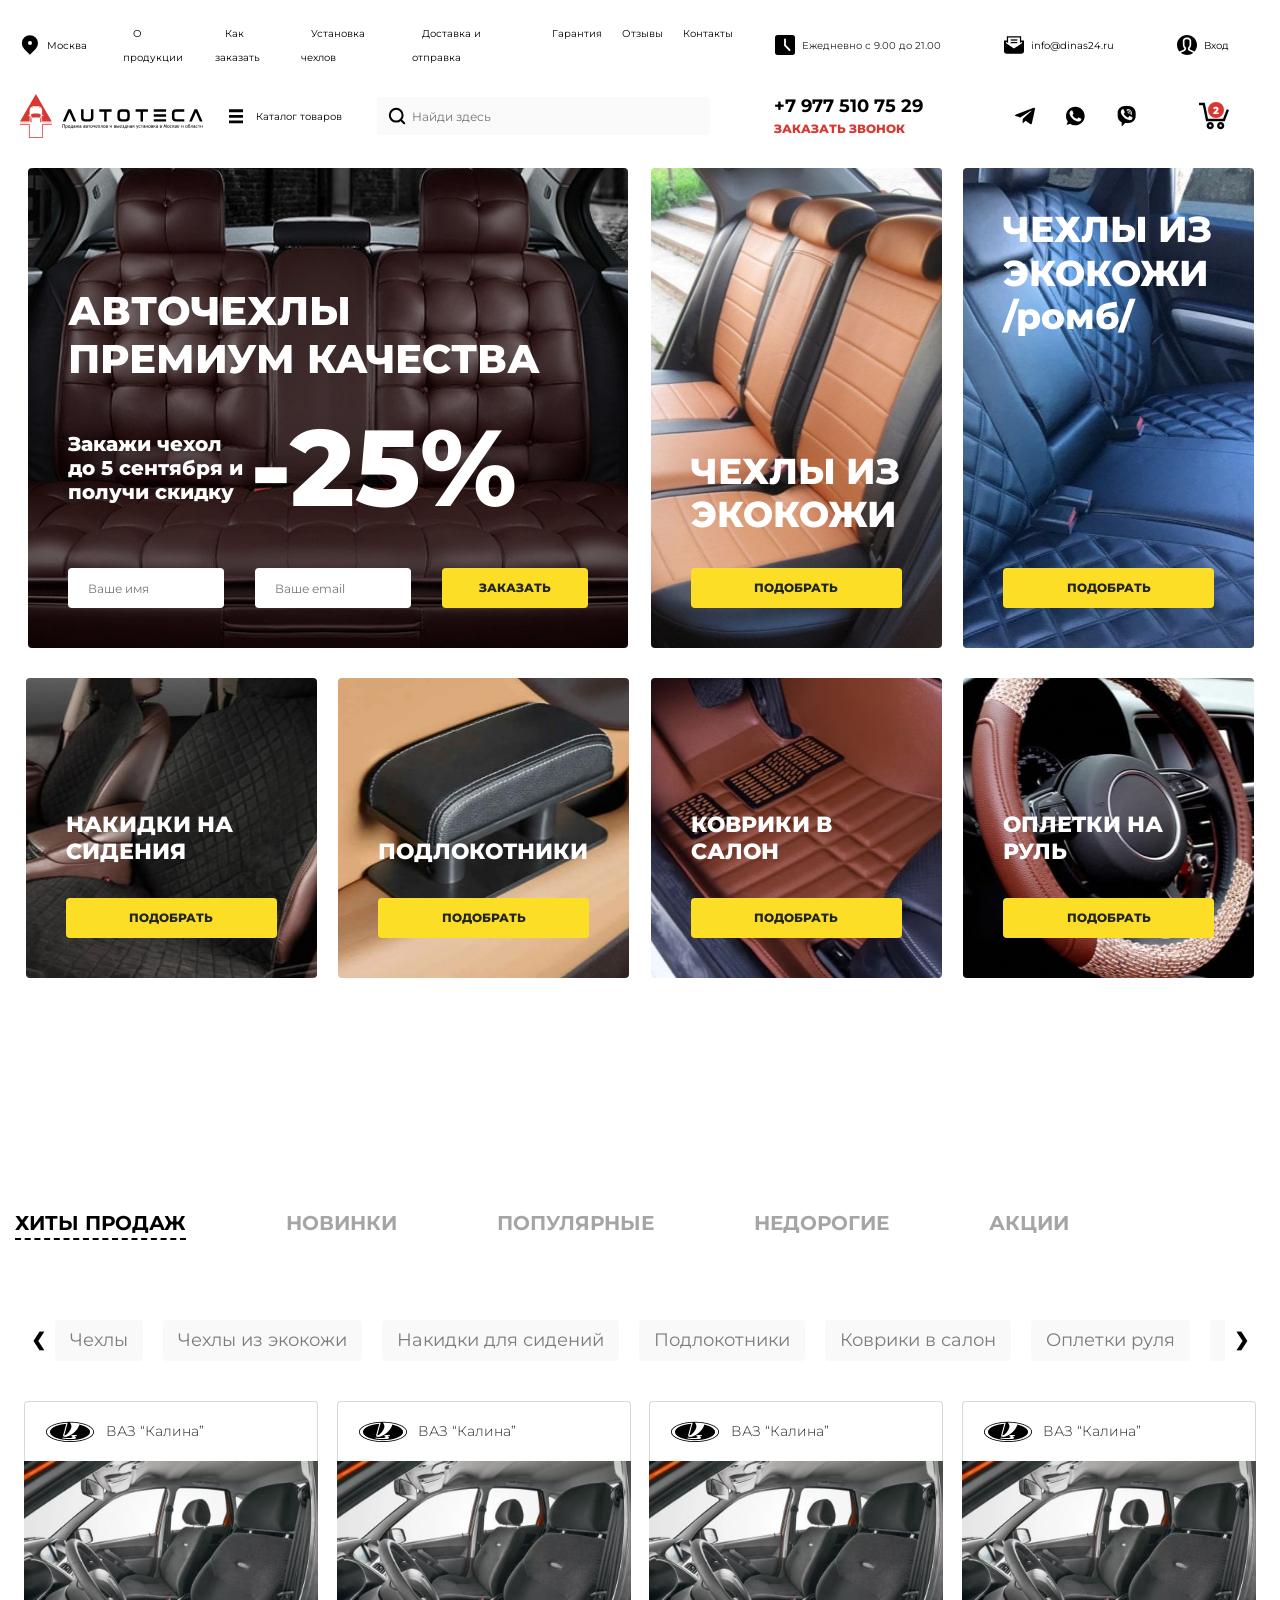
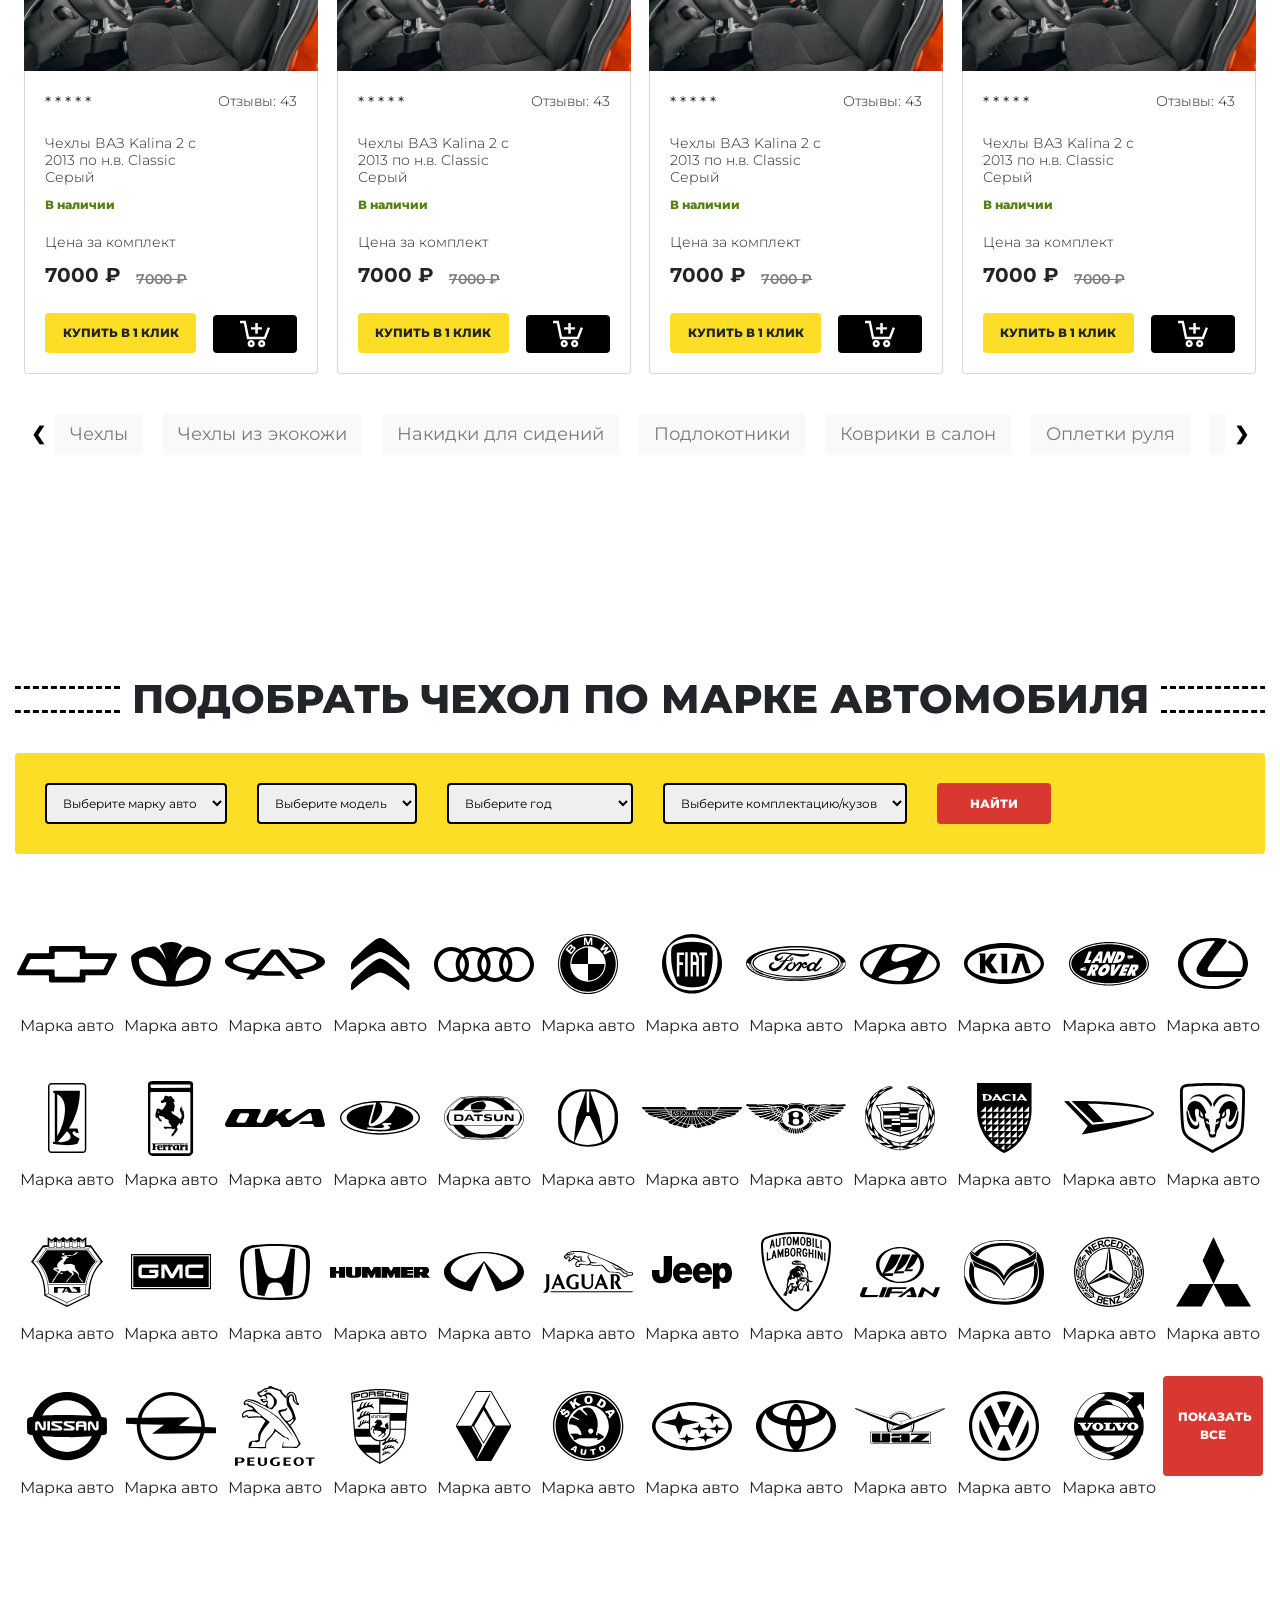
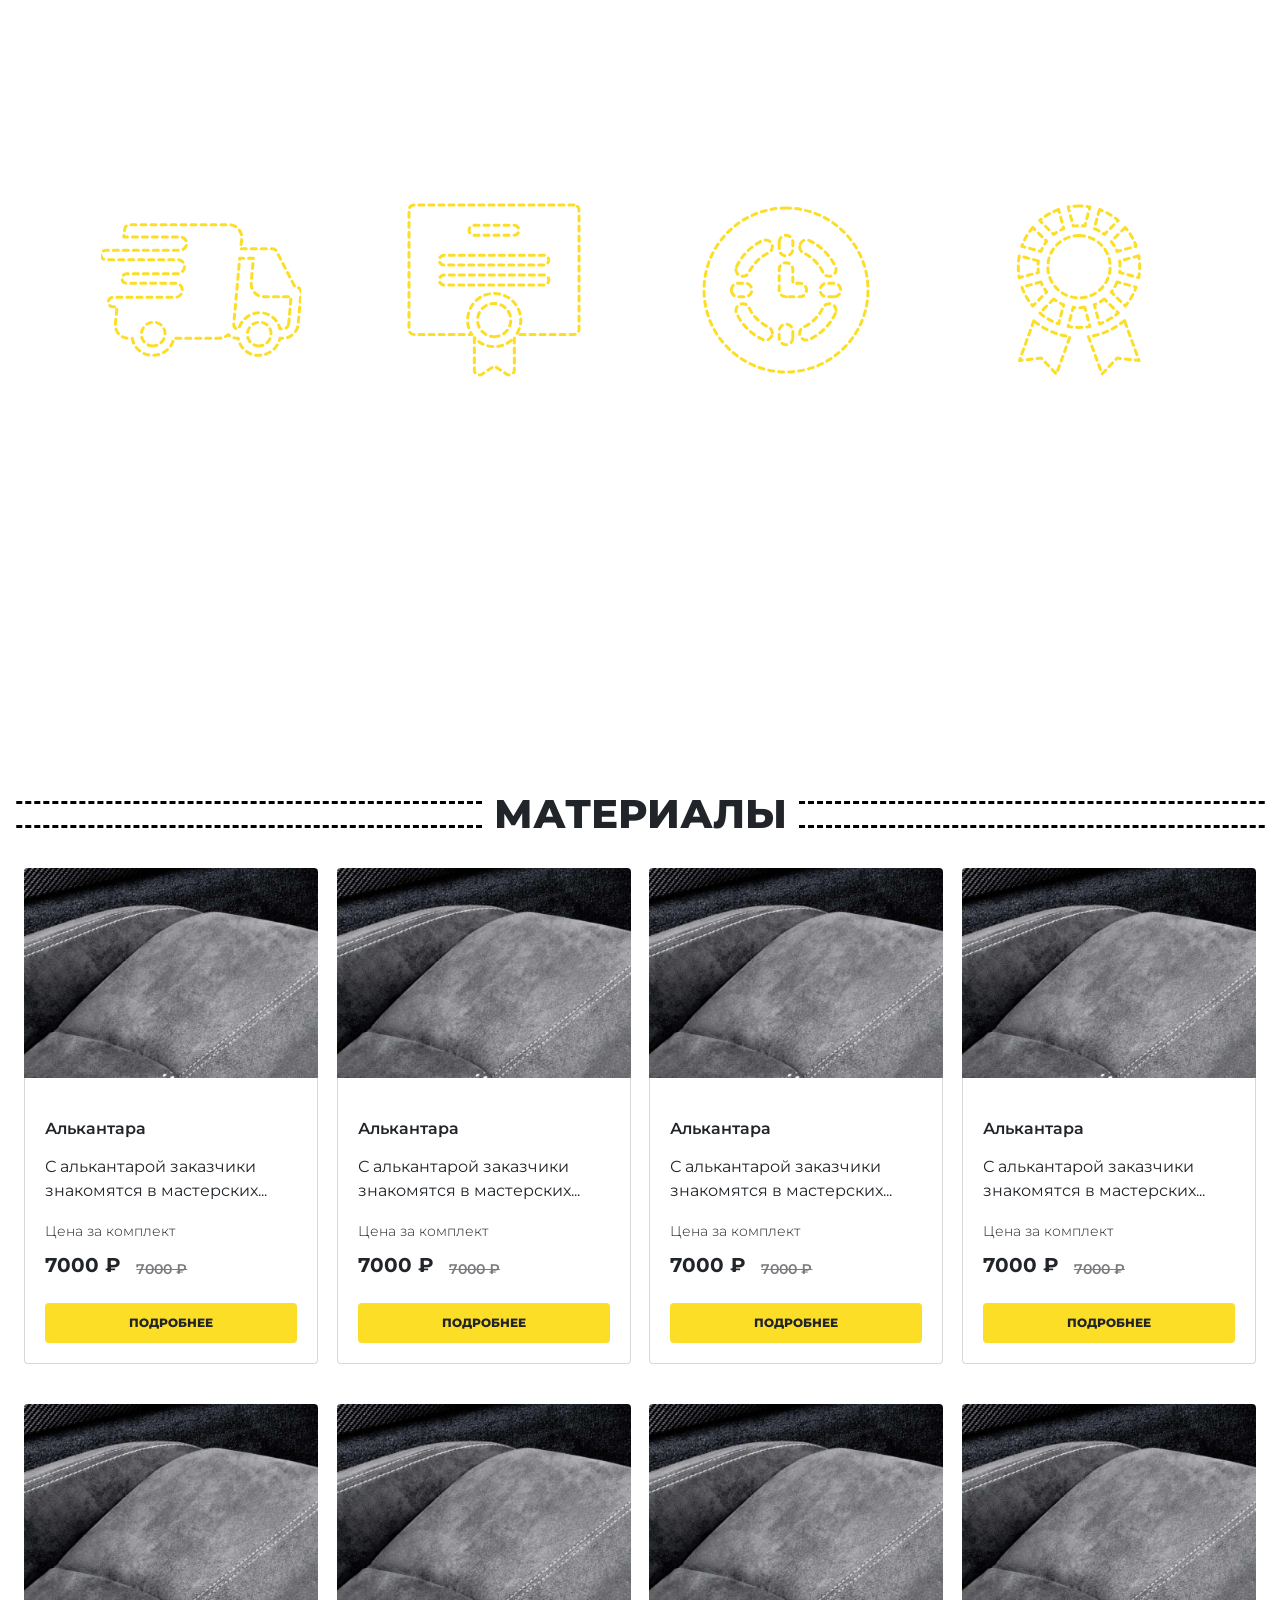
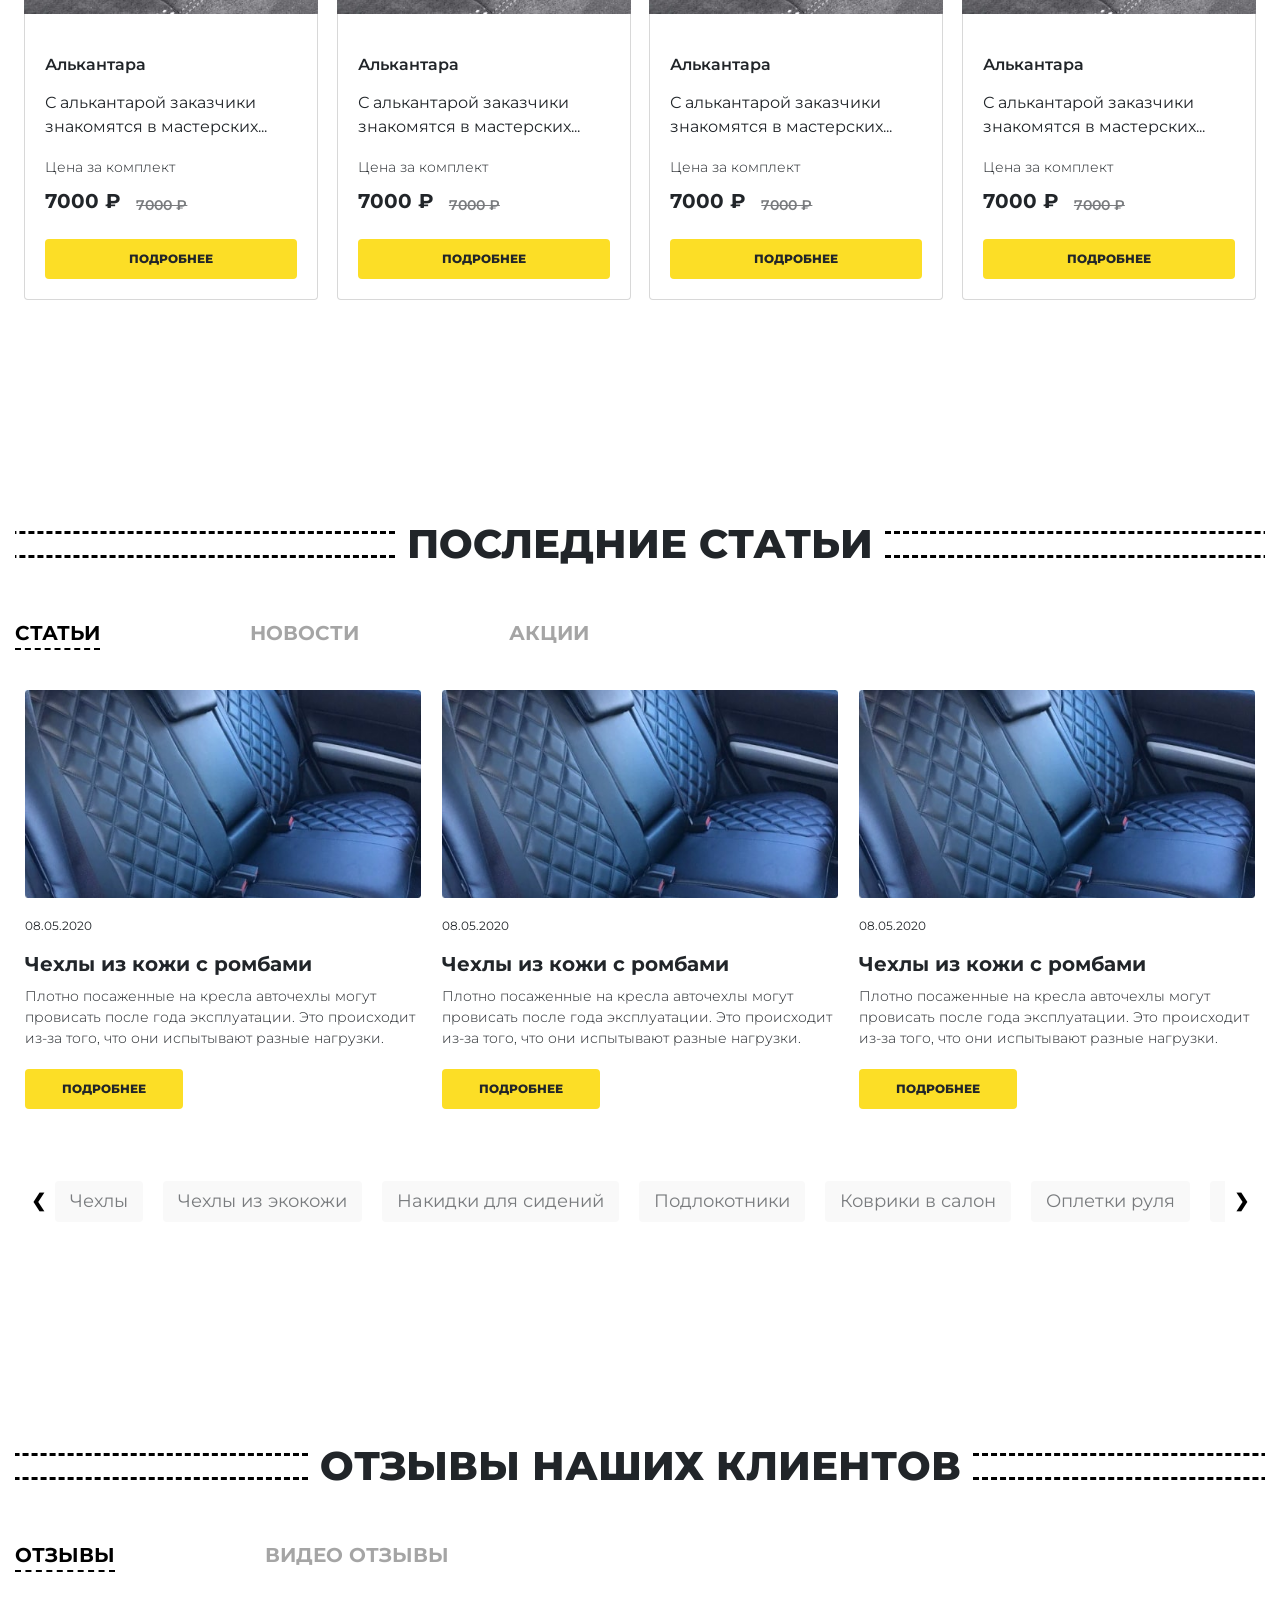
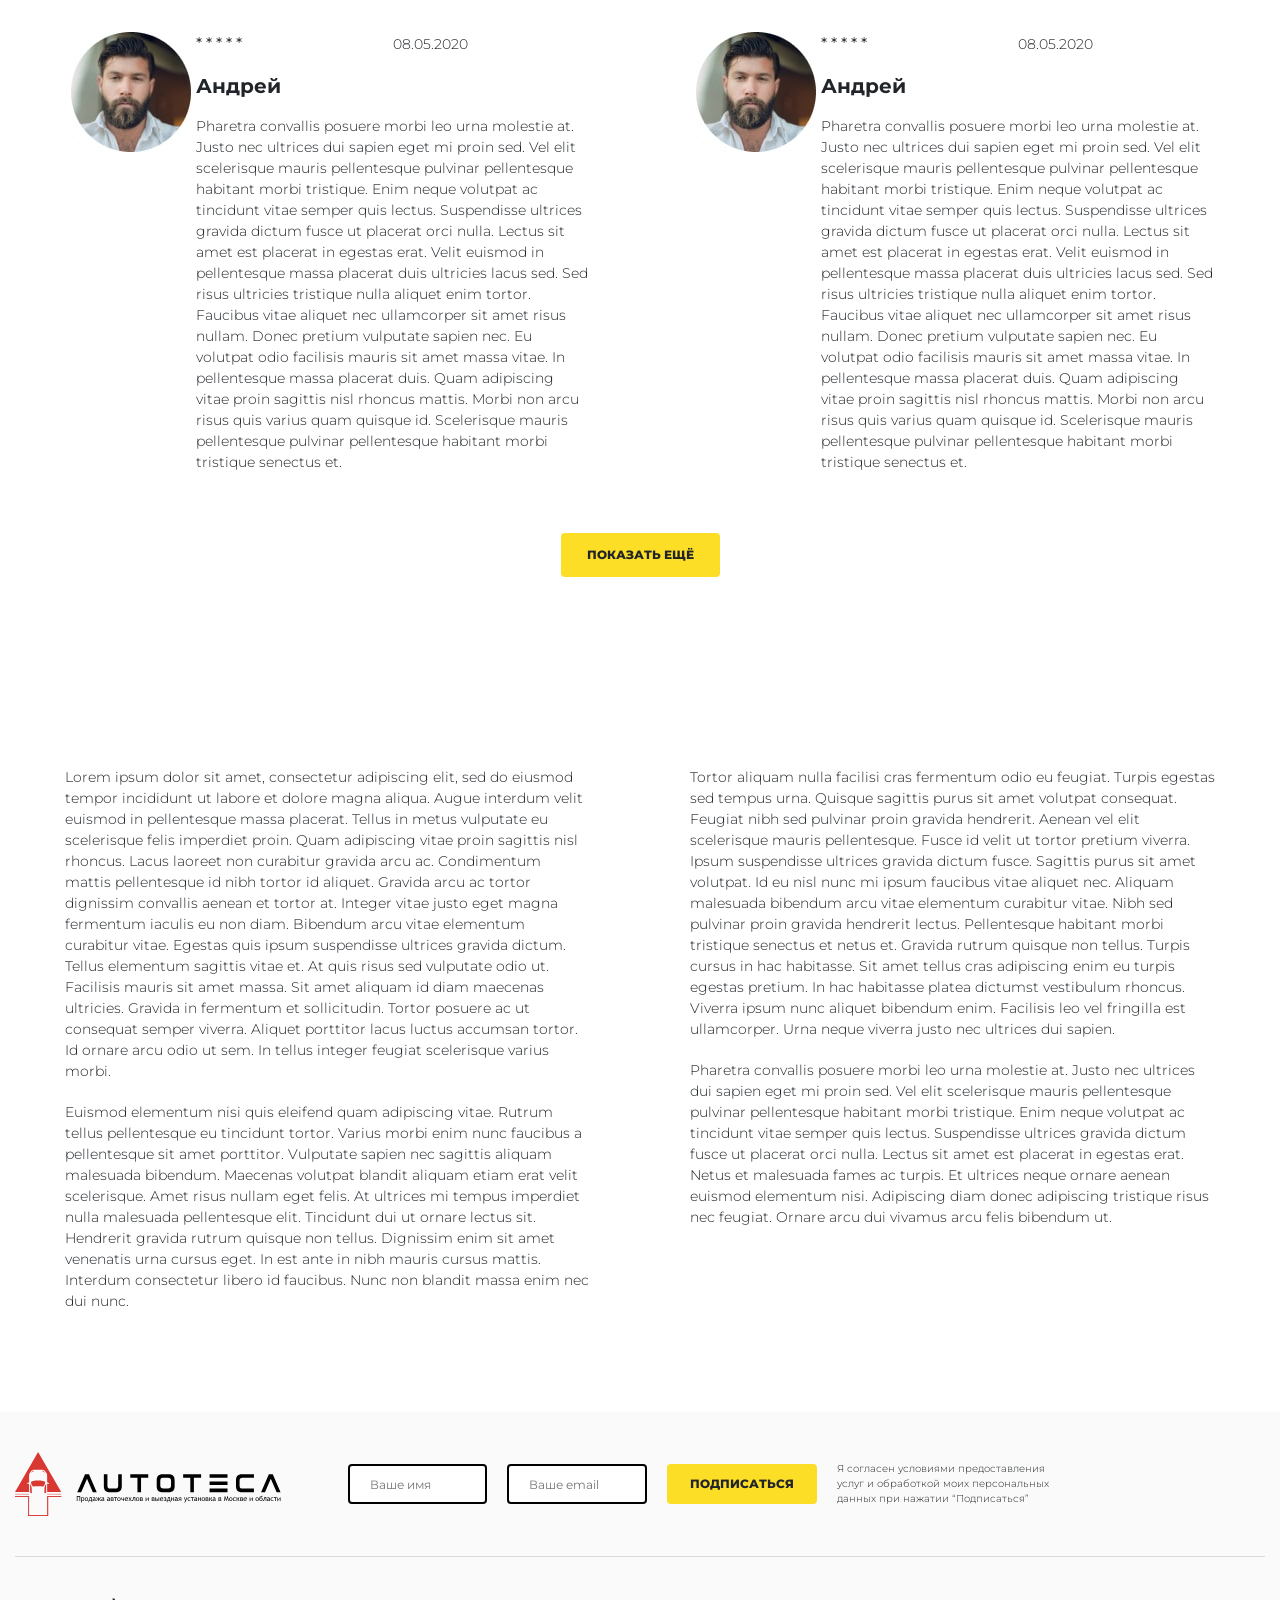
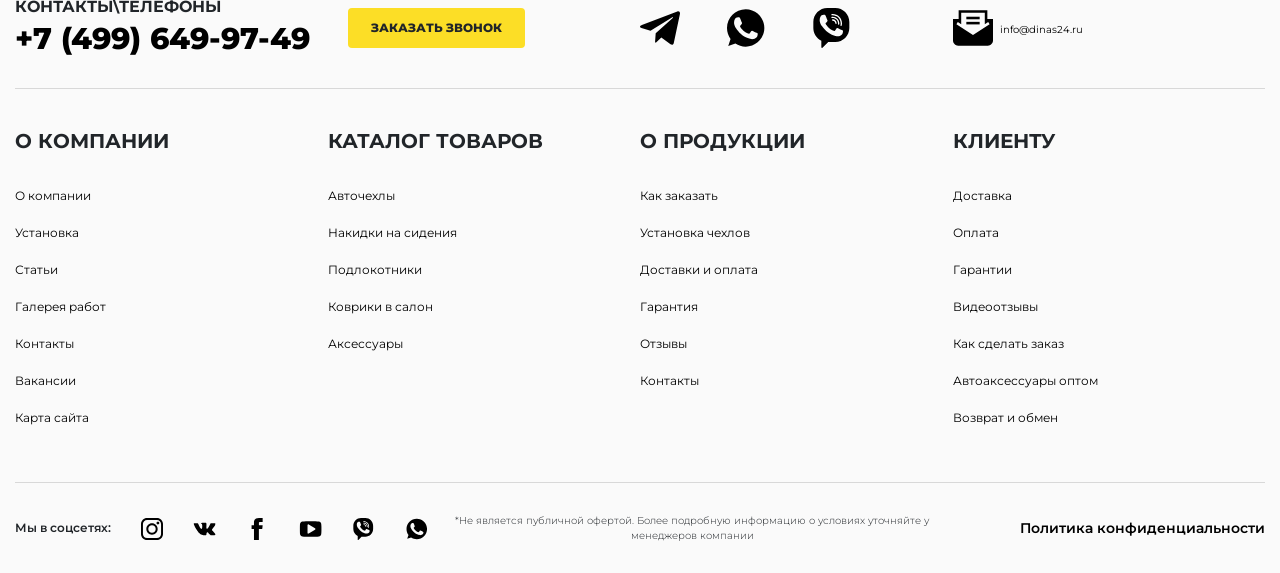
==== index.html @ cbc56b97 "optimization img" ====
<!doctype html>
<html lang="ru">

<head>
  <meta charset="UTF-8">
  <meta name="viewport" content="width=device-width,initial-scale=1">
  <meta http-equiv="X-UA-Compatible" content="ie=edge">
  <link rel="shortcut icon" href="img/favicon/favicon.ico">
  <link rel="icon" type="image/vnd.microsoft.icon" href="img/favicon/favicon.ico">
  <link rel="icon" type="image/x-icon" href="img/favicon/favicon.ico">
  <link rel="icon" href="img/favicon/favicon.ico">
  <title>Autoteca</title>
  <link href="vendors~main.css" rel="stylesheet">
  <link href="main.css" rel="stylesheet">
</head>

<body>
  <header class="header">
    <div class="container">

      <div class="row align-items-center header__top">

        <div class="col-1">
          <div class="icon-text">
            <div class="icon-text__img">
              <svg width="20" height="20" viewBox="0 0 20 20" fill="none" xmlns="http://www.w3.org/2000/svg">
                <path d="M4.88163 3.33141C7.65287 0.560167 12.146 0.560167 14.9172 3.33141C17.6884 6.10266 17.6884 10.5957 14.9172 13.367L9.89941 18.3848L4.88163 13.367C2.11038 10.5957 2.11038 6.10266 4.88163 3.33141Z" fill="black" stroke="black" stroke-width="2" />
                <circle cx="10" cy="8" r="2" fill="white" />
              </svg>
            </div>
            <div class="icon-text__text">
              <a href="#" class="icon-text__link">Москва</a>
            </div>
          </div>
        </div><!-- !col-1 -->

        <div class="col-6 d-flex justify-content-end">
          <nav class="header-menu">
            <ul class="header-menu__list">
              <li class="header-menu__item"><a href="#" class="header-menu__link">О продукции</a></li>
              <li class="header-menu__item"><a href="#" class="header-menu__link">Как заказать</a></li>
              <li class="header-menu__item"><a href="#" class="header-menu__link">Установка чехлов</a></li>
              <li class="header-menu__item"><a href="#" class="header-menu__link">Доставка и отправка</a></li>
              <li class="header-menu__item"><a href="#" class="header-menu__link">Гарантия</a></li>
              <li class="header-menu__item"><a href="#" class="header-menu__link">Отзывы</a></li>
              <li class="header-menu__item"><a href="#" class="header-menu__link">Контакты</a></li>
            </ul>
          </nav>
        </div><!-- !col-6 -->

        <div class="col-5">
          <div class="header-info d-flex justify-content-around">
            <div class="icon-text header-info__icon">

              <div class="icon-text__img">
                <svg width="20" height="20" viewBox="0 0 20 20" fill="none" xmlns="http://www.w3.org/2000/svg">
                  <g clip-path="url(#clip0)">
                    <path d="M17.5001 0H2.50006C1.12094 0 0 1.12094 0 2.50006V17.5001C0 18.8792 1.12094 19.9999 2.50006 19.9999H17.5001C18.8792 19.9999 19.9999 18.8792 19.9999 17.5001V2.50006C19.9999 1.12094 18.8792 0 17.5001 0V0ZM15.1881 15.6427C15.011 15.82 14.7781 15.909 14.5454 15.909C14.3127 15.909 14.08 15.82 13.9027 15.6427L9.35736 11.0972C9.1864 10.9272 9.09085 10.6964 9.09085 10.4545V4.31813C9.09085 3.81542 9.49735 3.40909 10.0001 3.40909C10.5028 3.40909 10.9091 3.81542 10.9091 4.31813V10.0781L15.1881 14.3573C15.5437 14.7127 15.5437 15.2873 15.1881 15.6427Z" fill="black" />
                  </g>
                  <defs>
                    <clipPath id="clip0">
                      <rect width="20" height="20" fill="white" />
                    </clipPath>
                  </defs>
                </svg>
              </div>

              <div class="icon-text__text">
                Ежедневно
                с 9.00 до 21.00
              </div>

            </div>

            <div class="icon-text header-info__icon">
              <div class="icon-text__img">
                <svg width="20" height="20" viewBox="0 0 20 20" fill="none" xmlns="http://www.w3.org/2000/svg">
                  <path d="M13.333 6.92355H6.6665V8.20546H13.333V6.92355Z" fill="black" />
                  <path d="M13.333 4.35895H6.6665V5.64085H13.333V4.35895Z" fill="black" />
                  <path d="M17.1792 5.51276V1.15381H2.82043V5.51276H0V16.2816C0 17.692 1.15379 18.8458 2.5642 18.8458H17.4358C18.8462 18.8458 20 17.692 20 16.2816V5.51276H17.1792ZM9.9998 13.4549L1.70392 8.10314L2.39921 7.0259L4.10273 8.12495V2.43571H15.8973V8.12416L17.6012 7.0251L18.2965 8.10235L9.9998 13.4549Z" fill="black" />
                </svg>
              </div>
              <div class="icon-text__text">
                <a class="icon-text__link" href="mailto:info@dinas24.ru">info@dinas24.ru</a>
              </div>
            </div>

            <div class="icon-text header-info__icon">
              <div class="icon-text__img">
                <svg width="20" height="20" viewBox="0 0 20 20" fill="none" xmlns="http://www.w3.org/2000/svg">
                  <g clip-path="url(#clip10)">
                    <path d="M10.0032 0C4.48914 0 0.00341797 4.48658 0.00341797 9.99979C0.00341797 12.5322 0.956718 14.8414 2.51418 16.6046L6.90827 14.458C7.17158 14.3138 7.45826 13.8522 7.49826 13.498C6.4516 12.5656 5.83661 11.1906 5.83661 9.75393V6.40568C5.80493 6.07901 5.74993 4.80322 6.66159 3.76242C7.39494 2.92494 8.51909 2.49995 10.0032 2.49995C11.4873 2.49995 12.6115 2.92494 13.3448 3.76242C14.2556 4.80322 14.2015 6.07905 14.1698 6.40568V9.75393C14.1698 11.1914 13.554 12.5672 12.5081 13.4989C12.5481 13.8522 12.8365 14.3147 13.1306 14.4755L17.6205 16.463C19.103 14.718 20.003 12.4639 20.003 9.99979C20.003 4.48658 15.5173 0 10.0032 0Z" fill="black" />
                    <path d="M10.8366 13.4185V12.6802L11.1816 12.4302C12.0299 11.776 12.5033 10.791 12.5033 9.75355L12.5108 6.24945C12.5108 6.24945 12.5974 5.42779 12.0808 4.84866C11.6774 4.39617 10.9783 4.16699 10.0033 4.16699C9.02833 4.16699 8.32916 4.39617 7.92585 4.84866C7.40918 5.42782 7.49586 6.24945 7.49668 6.25781L7.50336 6.3603V9.75355C7.50336 10.791 7.97667 11.776 8.76915 12.3893L9.11332 12.6385L9.17 13.4185C9.17 14.3893 8.52584 15.4734 7.67335 15.9384L3.80176 17.8301C5.5084 19.1842 7.66086 20 10.0033 20C12.4108 20 14.6224 19.1442 16.3498 17.7209L12.3941 15.9684C11.4799 15.4734 10.8366 14.3893 10.8366 13.4185Z" fill="black" />
                  </g>
                  <defs>
                    <clipPath id="clip10">
                      <rect width="20" height="20" fill="white" />
                    </clipPath>
                  </defs>
                </svg>
              </div>
              <div class="icon-text__text">
                <a class="icon-text__link" href="">Вход</a>
              </div>

            </div>
          </div>
        </div><!-- !col-5 -->
      </div><!-- !row-->

      <div class="row align-items-center header__bottom">

        <div class="col-7 d-flex align-items-center">
          <a class="logo" href="index.html">
            <svg width="183" height="44" viewBox="0 0 183 44" fill="none" xmlns="http://www.w3.org/2000/svg">
              <path d="M11.577 28.4238C11.1789 28.2784 10.7785 28.1352 10.3916 27.963V21.924C10.3916 21.924 11.5099 23.3912 11.5099 24.9457C11.5099 25.364 11.5345 26.3548 11.5524 27.5268C11.5681 27.8176 11.5726 28.1173 11.577 28.4238Z" fill="#D93732" />
              <path d="M11.9439 13.82C11.5909 13.9778 11.2625 14.1856 10.9688 14.437C11.4344 13.7038 12.1146 13.1317 12.9169 12.7983C12.9351 12.9168 12.9212 13.038 12.8766 13.1493C12.7223 13.516 12.3018 13.6613 11.9439 13.82Z" fill="#D93732" />
              <path d="M18.9062 13.1493C18.8628 13.0384 18.849 12.9183 18.8659 12.8005C19.6684 13.1326 20.3482 13.7051 20.8118 14.4392C20.5195 14.1864 20.1917 13.9778 19.8389 13.8199C19.481 13.6612 19.056 13.5159 18.9062 13.1493Z" fill="#D93732" />
              <path d="M20.7737 20.9085C20.6394 21.8224 20.2848 22.6898 19.7404 23.436C19.6907 23.5067 19.623 23.5628 19.5444 23.5986C19.4658 23.6343 19.379 23.6485 19.2931 23.6395C18.7205 23.5881 17.3248 23.4807 15.8777 23.4807C14.4306 23.4807 13.035 23.5881 12.4646 23.6395C12.3787 23.6482 12.292 23.634 12.2134 23.5982C12.1348 23.5625 12.0671 23.5065 12.0173 23.436C11.4729 22.6898 11.1182 21.8224 10.9839 20.9085C10.9689 20.8058 10.9852 20.7009 11.0307 20.6075C11.0762 20.5142 11.1487 20.4367 11.2389 20.3852C11.7466 20.0989 13.0282 19.6023 15.8755 19.6023C18.7227 19.6023 20.0021 20.0989 20.5143 20.3852C20.6051 20.4363 20.6784 20.5135 20.7247 20.6069C20.7709 20.7002 20.788 20.8053 20.7737 20.9085Z" fill="#D93732" />
              <path d="M21.3913 21.924V27.963C21.0043 28.1352 20.6062 28.2784 20.2036 28.4238C20.2036 28.1173 20.2036 27.8176 20.2193 27.5291C20.2372 26.3571 20.2618 25.3662 20.2618 24.9479C20.2618 23.3912 21.3913 21.924 21.3913 21.924Z" fill="#D93732" />
              <path d="M22.1002 21.6488C22.5699 21.8076 23.4847 22.0089 23.4847 22.0089C23.4847 22.0089 23.4847 21.1568 22.1002 20.8347V16.2808C22.1014 15.7375 21.9954 15.1994 21.7884 14.6971C21.5813 14.1949 21.2772 13.7384 20.8935 13.3539C20.5097 12.9693 20.0539 12.6642 19.5521 12.456C19.0503 12.2479 18.5124 12.1407 17.9692 12.1407H13.8135C13.2702 12.1407 12.7323 12.2479 12.2305 12.456C11.7287 12.6642 11.2729 12.9693 10.8892 13.3539C10.5055 13.7384 10.2014 14.1949 9.99431 14.6971C9.78723 15.1994 9.68124 15.7375 9.68242 16.2808V20.8392C8.29794 21.1612 8.29794 22.0134 8.29794 22.0134C8.29794 22.0134 9.21496 21.8121 9.68242 21.6533V27.5358H0L15.8913 0L31.7827 27.5268H22.1002V21.6488Z" fill="#D93732" />
              <path d="M9.68466 28.7972H0V29.1187H9.68466V28.7972Z" fill="#D93732" />
              <path d="M31.7848 28.7972H22.1001V29.1187H31.7848V28.7972Z" fill="#D93732" />
              <path d="M16.106 43.2396V43.7786H9.14339V30.7119H0V30.1751H9.68242V43.2396H16.106Z" fill="#D93732" />
              <path d="M15.8913 43.2396V43.5683H9.36705V30.4972H0V30.9266H8.93091V43.9933H16.3118V43.2396H15.8913Z" fill="#D93732" />
              <path d="M31.7828 30.1751V30.7119H22.6394V43.7786H15.6768V43.2396H22.1004V30.1751H31.7828Z" fill="#D93732" />
              <path d="M22.4223 30.4972V43.5684H15.8913V43.2463H15.4619V44H22.854V30.9266H31.7827V30.4972H22.4223Z" fill="#D93732" />
              <path d="M53.5141 27.6028L49.5015 18.3676L45.4979 27.6028H42.814L48.1663 15.2675H50.8502L56.2047 27.6028H53.5141Z" fill="black" />
              <path d="M70.9528 15.2675H73.4131V23.4918C73.4131 26.2325 72.042 27.6028 69.2999 27.6028H65.1957C62.4565 27.6028 61.0862 26.2325 61.0847 23.4918V15.2675H63.545V23.1541C63.545 24.4752 64.2026 25.1358 65.5177 25.1358H68.9644C70.284 25.1358 70.9446 24.4722 70.9461 23.1451L70.9528 15.2675Z" fill="black" />
              <path d="M84.1872 17.7347H79.2666V15.2743H91.6017V17.7347H86.6542V27.6029H84.1939L84.1872 17.7347Z" fill="black" />
              <path d="M105.645 27.6028H101.535C98.7954 27.6028 97.4251 26.2325 97.4236 23.4918V19.3808C97.4236 16.6386 98.7939 15.2675 101.535 15.2675H105.645C108.388 15.2675 109.759 16.6386 109.759 19.3808V23.4918C109.759 26.228 108.388 27.5984 105.645 27.6028ZM105.236 25.1425C106.605 25.1425 107.29 24.4573 107.292 23.087V19.7901C107.292 18.4213 106.606 17.7361 105.236 17.7346H101.535C100.439 17.7346 99.8906 18.4198 99.8906 19.7901V23.0803C99.8906 24.4506 100.576 25.1358 101.946 25.1358L105.236 25.1425Z" fill="black" />
              <path d="M120.528 17.7347H115.607V15.2743H127.943V17.7347H122.988V27.6029H120.528V17.7347Z" fill="black" />
              <path d="M133.762 15.2675H146.097V17.7279H133.762V15.2675ZM133.762 20.2017H146.097V22.662H133.762V20.2017ZM133.762 27.6028V25.1425H146.097V27.6028H133.762Z" fill="black" />
              <path d="M164.266 25.1358V27.5961H156.044C153.302 27.5961 151.931 26.2258 151.931 23.4851V19.3808C151.931 16.6386 153.302 15.2675 156.044 15.2675H164.266V17.7279H156.379C155.06 17.7279 154.399 18.3862 154.398 19.7029V23.1474C154.398 24.4685 155.061 25.1291 156.388 25.1291L164.266 25.1358Z" fill="black" />
              <path d="M179.878 27.6028L175.865 18.3676L171.861 27.6028H169.177L174.53 15.2675H177.214L182.568 27.6028H179.878Z" fill="black" />
              <path d="M44.8269 33.6979H44.3549V30.6962H42.9526V33.6979H42.4851V30.2735H44.8269V33.6979Z" fill="black" />
              <path d="M45.9361 33.5591V34.6775H45.4888V31.1927H45.9361V31.3985C46.0145 31.3165 46.109 31.2515 46.2137 31.2076C46.3184 31.1637 46.431 31.1419 46.5445 31.1435C46.6986 31.1351 46.8527 31.1608 46.9957 31.2188C47.1388 31.2768 47.2673 31.3657 47.372 31.479C47.5875 31.7566 47.6934 32.1037 47.6695 32.4542C47.6845 32.7913 47.5773 33.1226 47.3675 33.3869C47.2602 33.5082 47.1267 33.6034 46.9771 33.6654C46.8276 33.7274 46.6658 33.7546 46.5042 33.7448C46.3902 33.7434 46.277 33.7245 46.1687 33.6889C46.0798 33.6702 45.9987 33.625 45.9361 33.5591ZM45.9361 31.734V33.1946C45.9856 33.2507 46.0488 33.2931 46.1195 33.3176C46.2007 33.353 46.2881 33.372 46.3767 33.3735C46.9269 33.3735 47.2043 33.0604 47.2043 32.4319C47.2274 32.1815 47.1555 31.9316 47.003 31.7318C46.9199 31.653 46.8213 31.5924 46.7134 31.5539C46.6056 31.5154 46.4909 31.4998 46.3767 31.5081C46.298 31.5149 46.2218 31.5385 46.1531 31.5774C46.0715 31.6154 45.9979 31.6686 45.9361 31.734Z" fill="black" />
              <path d="M49.13 31.1435C49.2864 31.1348 49.4427 31.1617 49.5872 31.2221C49.7317 31.2826 49.8607 31.375 49.9643 31.4925C50.1737 31.761 50.2786 32.0964 50.2595 32.4363C50.2808 32.7843 50.1706 33.1275 49.9509 33.3981C49.848 33.5127 49.7211 33.6032 49.5792 33.6632C49.4373 33.7231 49.2839 33.751 49.13 33.7448C48.9734 33.7533 48.817 33.726 48.6725 33.6652C48.528 33.6044 48.3991 33.5115 48.2957 33.3936C48.0836 33.1211 47.9772 32.7812 47.996 32.4363C47.9811 32.0967 48.0927 31.7636 48.3092 31.5014C48.411 31.3848 48.5374 31.2922 48.6794 31.2303C48.8213 31.1684 48.9752 31.1388 49.13 31.1435ZM49.13 33.3802C49.2281 33.3849 49.3257 33.3636 49.4129 33.3185C49.5001 33.2733 49.5738 33.2059 49.6265 33.123C49.7515 32.9165 49.8122 32.6775 49.801 32.4363C49.801 31.819 49.5773 31.5081 49.13 31.5081C49.0333 31.5053 48.9375 31.5269 48.8514 31.5711C48.7654 31.6153 48.6919 31.6806 48.6379 31.7609C48.511 31.9609 48.4485 32.1952 48.459 32.4319C48.459 33.0656 48.6827 33.3825 49.13 33.3825V33.3802Z" fill="black" />
              <path d="M53.069 34.5164H52.6754V33.6978H50.904V34.5164H50.5215V33.3422H50.7138C50.9172 33.0985 51.0694 32.8163 51.1612 32.5124C51.265 32.1916 51.3178 31.8565 51.3177 31.5193V31.1927H52.7984V33.3422H53.0824L53.069 34.5164ZM52.3578 33.3422V31.5529H51.6756C51.6744 31.8845 51.6262 32.2144 51.5324 32.5325C51.4527 32.8279 51.3168 33.105 51.1321 33.3489L52.3578 33.3422Z" fill="black" />
              <path d="M54.8872 33.4093C54.7869 33.5246 54.6611 33.6149 54.5198 33.6732C54.3784 33.7314 54.2255 33.7559 54.0731 33.7448C53.9769 33.7445 53.8819 33.7246 53.7938 33.6861C53.7057 33.6476 53.6264 33.5915 53.5609 33.5211C53.4891 33.4525 53.4322 33.3698 53.3937 33.2782C53.3553 33.1866 53.336 33.0881 53.3372 32.9888C53.3373 32.8632 53.3675 32.7394 53.425 32.6278C53.4826 32.5161 53.566 32.4198 53.6682 32.3469C53.9131 32.1646 54.2132 32.0722 54.5182 32.0852C54.6277 32.0872 54.7364 32.1061 54.8402 32.1411C54.8402 31.7362 54.6591 31.5327 54.2945 31.5327C54.0594 31.5199 53.8288 31.6003 53.6526 31.7564L53.4669 31.3873C53.5693 31.3099 53.6843 31.2508 53.8069 31.2129C53.9502 31.1603 54.1016 31.133 54.2542 31.1323C54.5358 31.1092 54.8155 31.1958 55.0348 31.3739C55.1286 31.4835 55.1993 31.611 55.2427 31.7485C55.2861 31.8861 55.3014 32.031 55.2876 32.1746V33.0693C55.2751 33.1548 55.287 33.2421 55.3218 33.3212C55.3566 33.4003 55.4129 33.468 55.4844 33.5166V33.7403C55.3388 33.7514 55.1931 33.7211 55.0639 33.6531C54.9786 33.5947 54.9162 33.5085 54.8872 33.4093ZM54.8492 32.4676C54.7521 32.444 54.6534 32.4276 54.5539 32.4184C54.3552 32.4091 54.1599 32.4718 54.0037 32.5951C53.9391 32.6418 53.8862 32.7029 53.8493 32.7735C53.8124 32.8442 53.7925 32.9225 53.7912 33.0022C53.7912 33.2661 53.9433 33.3959 54.252 33.3959C54.3692 33.3912 54.4839 33.3599 54.5873 33.3045C54.6908 33.2491 54.7803 33.171 54.8492 33.076V32.4676Z" fill="black" />
              <path d="M58.9758 33.7112C58.9237 33.7152 58.8714 33.7152 58.8193 33.7112C58.7599 33.7142 58.7006 33.7054 58.6448 33.6853C58.5889 33.6651 58.5377 33.634 58.4939 33.5938C58.4502 33.5537 58.4149 33.5052 58.3901 33.4512C58.3654 33.3973 58.3516 33.3389 58.3496 33.2796C58.336 33.0742 58.2577 32.8784 58.1259 32.7204C58.0589 32.6608 57.9806 32.6153 57.8957 32.5865C57.8108 32.5577 57.721 32.5462 57.6316 32.5526V33.6911H57.2111V32.5526C57.0244 32.5389 56.8393 32.5955 56.6922 32.7115C56.5583 32.8718 56.4799 33.071 56.4685 33.2796C56.4669 33.3395 56.4531 33.3985 56.4282 33.453C56.4033 33.5075 56.3676 33.5565 56.3234 33.597C56.2791 33.6375 56.2272 33.6686 56.1707 33.6886C56.1142 33.7087 56.0542 33.7171 55.9944 33.7135C55.9437 33.7172 55.8929 33.7172 55.8423 33.7135V33.3243C55.8757 33.3278 55.9095 33.3278 55.9429 33.3243C56.0234 33.3243 56.0704 33.2773 56.0861 33.1856C56.1696 32.7383 56.3776 32.4654 56.7101 32.367C56.5594 32.3336 56.4223 32.2557 56.3165 32.1433C56.2061 32.0114 56.1355 31.8508 56.1129 31.6803C56.095 31.5886 56.0503 31.5417 55.981 31.5417C55.946 31.5389 55.9108 31.5389 55.8758 31.5417V31.1592C55.9287 31.1554 55.9818 31.1554 56.0346 31.1592C56.1522 31.1549 56.2667 31.1971 56.3533 31.2767C56.44 31.3562 56.4918 31.4667 56.4976 31.5842C56.5141 31.7629 56.5934 31.9301 56.7213 32.0561C56.8667 32.1541 57.0407 32.2005 57.2156 32.1881V31.1816H57.6361V32.1881C57.8102 32.2006 57.9831 32.1506 58.1237 32.0472C58.2468 31.9277 58.3257 31.77 58.3473 31.5998C58.352 31.482 58.403 31.3707 58.4893 31.2903C58.5756 31.2098 58.6902 31.1667 58.8081 31.1704C58.8587 31.1666 58.9095 31.1666 58.9602 31.1704V31.5528C58.9237 31.5502 58.887 31.5502 58.8506 31.5528C58.7835 31.5528 58.7387 31.6021 58.7208 31.696C58.7017 31.852 58.6369 31.9989 58.5347 32.1183C58.4324 32.2376 58.2972 32.3241 58.146 32.367C58.3019 32.4194 58.4394 32.5157 58.5419 32.6444C58.6545 32.8071 58.7273 32.9941 58.7544 33.1901C58.77 33.2796 58.8148 33.3243 58.8908 33.3243C58.9242 33.3287 58.9581 33.3287 58.9915 33.3243L58.9758 33.7112Z" fill="black" />
              <path d="M60.8726 33.4093C60.7722 33.5246 60.6464 33.6149 60.5051 33.6732C60.3638 33.7314 60.2109 33.7559 60.0584 33.7448C59.9626 33.7446 59.8678 33.7247 59.7801 33.6862C59.6923 33.6477 59.6135 33.5915 59.5485 33.5211C59.4764 33.4527 59.4193 33.3701 59.3808 33.2784C59.3423 33.1868 59.3232 33.0882 59.3248 32.9888C59.3255 32.8633 59.3558 32.7397 59.4133 32.6281C59.4709 32.5166 59.554 32.4202 59.6558 32.3469C59.9007 32.1646 60.2008 32.0722 60.5058 32.0852C60.6161 32.0872 60.7254 32.1061 60.8301 32.1411C60.8301 31.7362 60.6467 31.5327 60.2821 31.5327C60.047 31.5199 59.8164 31.6003 59.6402 31.7564L59.4545 31.3873C59.5569 31.3099 59.6719 31.2508 59.7945 31.2129C59.9379 31.1604 60.0892 31.1332 60.2418 31.1323C60.5234 31.1092 60.8031 31.1958 61.0224 31.3739C61.1162 31.4835 61.1869 31.611 61.2303 31.7485C61.2737 31.8861 61.289 32.031 61.2752 32.1746V33.0693C61.2627 33.1548 61.2746 33.2421 61.3094 33.3212C61.3442 33.4003 61.4005 33.468 61.472 33.5166V33.7403C61.3264 33.7514 61.1807 33.7211 61.0515 33.6531C60.9654 33.5951 60.9021 33.5089 60.8726 33.4093ZM60.8368 32.4676C60.7389 32.4441 60.6395 32.4277 60.5393 32.4184C60.3407 32.4095 60.1454 32.4722 59.9891 32.5951C59.9248 32.6421 59.8722 32.7033 59.8354 32.7739C59.7985 32.8445 59.7784 32.9226 59.7766 33.0022C59.7766 33.2661 59.9309 33.3959 60.2374 33.3959C60.3548 33.3909 60.4697 33.3595 60.5735 33.3041C60.6772 33.2488 60.7672 33.1708 60.8368 33.076V32.4676Z" fill="black" />
              <path d="M64.7732 33.4093C64.6729 33.5246 64.547 33.6149 64.4057 33.6732C64.2644 33.7314 64.1115 33.7559 63.959 33.7448C63.8629 33.7444 63.7679 33.7244 63.6798 33.6859C63.5917 33.6475 63.5125 33.5914 63.4469 33.5211C63.3751 33.4525 63.3182 33.3698 63.2797 33.2782C63.2412 33.1866 63.222 33.0881 63.2232 32.9888C63.2233 32.8632 63.2534 32.7394 63.311 32.6278C63.3686 32.5161 63.452 32.4198 63.5542 32.3469C63.7991 32.1646 64.0992 32.0722 64.4041 32.0852C64.5137 32.087 64.6224 32.1059 64.7262 32.1411C64.7262 31.7362 64.5451 31.5327 64.1805 31.5327C63.9454 31.5199 63.7148 31.6003 63.5386 31.7564L63.3529 31.3873C63.4553 31.3099 63.5703 31.2508 63.6929 31.2129C63.8362 31.1603 63.9876 31.133 64.1402 31.1323C64.4218 31.1092 64.7015 31.1958 64.9208 31.3739C65.0146 31.4835 65.0853 31.611 65.1287 31.7485C65.1721 31.8861 65.1874 32.031 65.1736 32.1746V33.0693C65.1611 33.1548 65.173 33.2421 65.2078 33.3212C65.2426 33.4003 65.2989 33.468 65.3704 33.5166V33.7403C65.2248 33.7514 65.0791 33.7211 64.9499 33.6531C64.8646 33.5947 64.8021 33.5085 64.7732 33.4093ZM64.7352 32.4676C64.6381 32.444 64.5394 32.4276 64.4399 32.4184C64.2412 32.4091 64.0458 32.4718 63.8897 32.5951C63.8254 32.6421 63.7728 32.7033 63.736 32.7739C63.6992 32.8445 63.679 32.9226 63.6772 33.0022C63.6772 33.2661 63.8293 33.3959 64.138 33.3959C64.2552 33.3912 64.3699 33.3599 64.4733 33.3045C64.5768 33.2491 64.6663 33.171 64.7352 33.076V32.4676Z" fill="black" />
              <path d="M67.3364 32.3536C67.4776 32.3856 67.6031 32.4664 67.6907 32.5817C67.7782 32.6971 67.8223 32.8397 67.815 32.9844C67.8172 33.0821 67.7967 33.179 67.7552 33.2674C67.7137 33.3559 67.6522 33.4336 67.5757 33.4943C67.3691 33.6455 67.1152 33.7177 66.86 33.6979H65.8423V31.1973C66.1934 31.1794 66.5133 31.1704 66.8197 31.1704C67.0517 31.1559 67.2822 31.2163 67.4773 31.3426C67.5526 31.4016 67.6124 31.478 67.6514 31.5654C67.6903 31.6527 67.7074 31.7482 67.7009 31.8437C67.7013 31.9533 67.6659 32.0601 67.6003 32.1478C67.5335 32.2399 67.442 32.3113 67.3364 32.3536ZM66.2628 32.2127C66.2874 32.2127 66.4663 32.2127 66.7996 32.2127C67.1328 32.2127 67.276 32.0897 67.276 31.8437C67.2781 31.7964 67.2691 31.7493 67.2496 31.7062C67.2302 31.6631 67.2009 31.6251 67.1641 31.5954C67.0736 31.5294 66.9629 31.497 66.851 31.5037C66.5938 31.5037 66.4037 31.5037 66.2628 31.5238V32.2127ZM66.2628 33.3422C66.4395 33.3534 66.6206 33.3579 66.8107 33.3579C67.182 33.3579 67.3677 33.2237 67.3677 32.9508C67.3706 32.8926 67.359 32.8345 67.334 32.7819C67.3091 32.7292 67.2714 32.6835 67.2245 32.6489C67.0976 32.5694 66.949 32.5318 66.7996 32.5415C66.5625 32.5415 66.3836 32.546 66.2628 32.5549V33.3422Z" fill="black" />
              <path d="M70.0229 31.5685H69.3094V33.6978H68.862V31.5685H68.1418V31.1927H70.0251L70.0229 31.5685Z" fill="black" />
              <path d="M71.4564 31.1435C71.6128 31.135 71.7691 31.1619 71.9136 31.2223C72.0581 31.2828 72.187 31.3751 72.2907 31.4924C72.5001 31.761 72.605 32.0963 72.5859 32.4363C72.6072 32.7843 72.497 33.1275 72.2773 33.3981C72.1743 33.5126 72.0474 33.603 71.9055 33.6629C71.7636 33.7228 71.6103 33.7508 71.4564 33.7448C71.2999 33.7534 71.1434 33.7262 70.9988 33.6654C70.8543 33.6046 70.7255 33.5116 70.6222 33.3936C70.409 33.1217 70.3024 32.7813 70.3225 32.4363C70.3075 32.0967 70.4191 31.7635 70.6356 31.5014C70.7372 31.3845 70.8636 31.2917 71.0056 31.2298C71.1476 31.1679 71.3016 31.1384 71.4564 31.1435ZM71.4564 33.3802C71.5533 33.3831 71.6492 33.3607 71.7347 33.3152C71.8202 33.2697 71.8923 33.2027 71.944 33.1207C72.069 32.9142 72.1297 32.6752 72.1185 32.4341C72.1185 31.8168 71.8948 31.5059 71.4475 31.5059C71.3508 31.5028 71.2549 31.5244 71.1688 31.5686C71.0827 31.6128 71.0093 31.6782 70.9554 31.7586C70.8274 31.9582 70.7648 32.1928 70.7765 32.4296C70.7825 33.0648 71.0091 33.3824 71.4564 33.3824V33.3802Z" fill="black" />
              <path d="M74.9655 33.6978H74.5182V32.7159C74.3067 32.7681 74.0896 32.7936 73.8718 32.7919C73.7545 32.8001 73.6368 32.7845 73.5257 32.7461C73.4147 32.7077 73.3125 32.6472 73.2254 32.5683C73.1447 32.4738 73.0834 32.3643 73.045 32.2461C73.0066 32.1279 72.9919 32.0033 73.0017 31.8794V31.2084H73.449V31.8794C73.4434 31.9558 73.4531 32.0326 73.4777 32.1053C73.5023 32.1779 73.5412 32.2448 73.5922 32.3021C73.6466 32.3534 73.7111 32.3928 73.7816 32.4179C73.852 32.4429 73.9269 32.453 74.0015 32.4475C74.1819 32.4477 74.3618 32.429 74.5383 32.3916V31.2128H74.9856L74.9655 33.6978Z" fill="black" />
              <path d="M77.7033 32.4923H75.8984C75.8939 32.6532 75.926 32.8131 75.9923 32.9598C76.0519 33.0842 76.1458 33.189 76.2629 33.2617C76.3917 33.3392 76.54 33.378 76.6901 33.3735C76.9224 33.3814 77.1492 33.3015 77.3254 33.1499L77.5088 33.51C77.3949 33.5998 77.2629 33.6639 77.1218 33.6979C76.9514 33.7349 76.7773 33.7522 76.6029 33.7493C76.4463 33.7541 76.2906 33.7254 76.1459 33.6652C76.0013 33.6051 75.8712 33.5148 75.7642 33.4004C75.5382 33.149 75.4201 32.8188 75.4354 32.4811C75.4207 32.1272 75.5443 31.7816 75.7798 31.5171C75.8834 31.4 76.0108 31.3065 76.1536 31.2428C76.2964 31.1792 76.4511 31.1469 76.6074 31.1481C76.9106 31.1333 77.2076 31.2376 77.4349 31.4388C77.5388 31.5401 77.62 31.6622 77.6732 31.7972C77.7264 31.9321 77.7504 32.0768 77.7436 32.2217C77.7394 32.313 77.7259 32.4037 77.7033 32.4923ZM76.6253 31.5193C76.4468 31.5165 76.2739 31.5817 76.1418 31.7018C76.0097 31.8219 75.9282 31.9878 75.914 32.1657H77.2963C77.2995 32.0799 77.285 31.9944 77.2539 31.9144C77.2227 31.8343 77.1755 31.7616 77.1151 31.7005C77.0497 31.6391 76.9727 31.5914 76.8885 31.5603C76.8044 31.5292 76.7149 31.5153 76.6253 31.5193Z" fill="black" />
              <path d="M80.2912 33.6978H79.7387L79.0968 32.7383L78.4795 33.6978H77.9517L78.8821 32.414L78.0322 31.1927H78.5533L79.1147 32.074L79.7074 31.1927H80.2107L79.3294 32.3961L80.2912 33.6978Z" fill="black" />
              <path d="M82.7288 33.6978H82.2814V31.5461H81.6104C81.6064 31.8747 81.5705 32.202 81.5031 32.5236C81.4543 32.7813 81.3668 33.0301 81.2436 33.2617C81.1674 33.4217 81.043 33.5538 80.888 33.6397C80.7423 33.701 80.5853 33.7307 80.4272 33.7269V33.3198C80.7068 33.3198 80.9037 33.0962 81.02 32.6712C81.1323 32.2661 81.191 31.848 81.1944 31.4276V31.1927H82.7288V33.6978Z" fill="black" />
              <path d="M84.3214 31.1435C84.4778 31.135 84.6341 31.1619 84.7786 31.2223C84.923 31.2828 85.052 31.3751 85.1557 31.4924C85.3651 31.761 85.47 32.0963 85.4509 32.4363C85.4722 32.7843 85.362 33.1275 85.1423 33.3981C85.0393 33.5126 84.9124 33.603 84.7705 33.6629C84.6286 33.7228 84.4753 33.7508 84.3214 33.7448C84.1648 33.7534 84.0083 33.7262 83.8638 33.6654C83.7193 33.6046 83.5905 33.5116 83.4872 33.3936C83.274 33.1217 83.1674 32.7813 83.1875 32.4363C83.1725 32.0967 83.2841 31.7635 83.5006 31.5014C83.6022 31.3845 83.7286 31.2917 83.8706 31.2298C84.0126 31.1679 84.1666 31.1384 84.3214 31.1435ZM84.3214 33.3802C84.4182 33.3831 84.5141 33.3607 84.5997 33.3152C84.6852 33.2697 84.7573 33.2027 84.809 33.1207C84.934 32.9142 84.9947 32.6752 84.9835 32.4341C84.9835 31.8168 84.7598 31.5059 84.3125 31.5059C84.2158 31.5028 84.1198 31.5244 84.0338 31.5686C83.9477 31.6128 83.8743 31.6782 83.8204 31.7586C83.6924 31.9582 83.6298 32.1928 83.6415 32.4296C83.6475 33.0648 83.8741 33.3824 84.3214 33.3824V33.3802Z" fill="black" />
              <path d="M87.4258 32.3536C87.5671 32.3856 87.6925 32.4664 87.7801 32.5817C87.8676 32.6971 87.9117 32.8397 87.9044 32.9844C87.9058 33.0848 87.8835 33.1842 87.8391 33.2744C87.7948 33.3646 87.7298 33.443 87.6494 33.5033C87.4425 33.6537 87.1889 33.7259 86.9337 33.7068H85.9138V31.1973C86.265 31.1794 86.5848 31.1704 86.8912 31.1704C87.1232 31.1559 87.3537 31.2163 87.5488 31.3426C87.6241 31.4016 87.6839 31.478 87.7229 31.5654C87.7619 31.6527 87.7789 31.7482 87.7725 31.8437C87.7728 31.9533 87.7375 32.0601 87.6718 32.1479C87.6099 32.2374 87.5248 32.3085 87.4258 32.3536ZM86.3522 32.2127C86.3768 32.2127 86.5557 32.2127 86.889 32.2127C87.2223 32.2127 87.3654 32.0897 87.3654 31.8437C87.3675 31.7964 87.3585 31.7493 87.339 31.7062C87.3196 31.6631 87.2903 31.6251 87.2536 31.5954C87.1637 31.5298 87.0538 31.4974 86.9427 31.5037C86.6832 31.5037 86.4953 31.5037 86.3522 31.5238V32.2127ZM86.3522 33.3422C86.5289 33.3534 86.7101 33.3579 86.9002 33.3579C87.2715 33.3579 87.4593 33.2237 87.4593 32.9508C87.4618 32.8924 87.4498 32.8343 87.4244 32.7816C87.3991 32.729 87.3611 32.6834 87.314 32.6489C87.1872 32.5691 87.0384 32.5315 86.889 32.5415C86.6519 32.5415 86.473 32.546 86.3522 32.5549V33.3422Z" fill="black" />
              <path d="M91.9417 33.6978H91.4944V31.9845L89.9288 33.7739H89.8281V31.2017H90.2755V32.9172L91.8411 31.1279H91.9417V33.6978Z" fill="black" />
              <path d="M95.5087 32.3536C95.65 32.3856 95.7755 32.4664 95.863 32.5817C95.9506 32.6971 95.9946 32.8397 95.9874 32.9844C95.9895 33.0818 95.9692 33.1785 95.9281 33.2669C95.887 33.3553 95.8262 33.4331 95.7503 33.4943C95.5435 33.6452 95.2898 33.7173 95.0346 33.6979H94.0146V31.1973C94.368 31.1794 94.6856 31.1704 94.9921 31.1704C95.2241 31.1559 95.4546 31.2163 95.6496 31.3426C95.7254 31.4012 95.7855 31.4776 95.8246 31.565C95.8636 31.6524 95.8803 31.7482 95.8733 31.8437C95.8736 31.9533 95.8383 32.0601 95.7727 32.1479C95.7068 32.2408 95.615 32.3124 95.5087 32.3536ZM94.4351 32.2127C94.4597 32.2127 94.6409 32.2127 94.9742 32.2127C95.3074 32.2127 95.4484 32.0897 95.4484 31.8437C95.4505 31.7964 95.4414 31.7493 95.422 31.7062C95.4026 31.6631 95.3733 31.6251 95.3365 31.5954C95.2468 31.5294 95.1368 31.497 95.0256 31.5037C94.7677 31.5037 94.5708 31.5104 94.4351 31.5238V32.2127ZM94.4351 33.3422C94.6118 33.3534 94.7952 33.3579 94.9831 33.3579C95.3566 33.3579 95.5423 33.2237 95.5423 32.9508C95.5447 32.8924 95.5328 32.8343 95.5074 32.7816C95.482 32.729 95.4441 32.6834 95.3969 32.6489C95.271 32.5691 95.1229 32.5315 94.9742 32.5415C94.7349 32.5415 94.5559 32.5415 94.4351 32.5549V33.3422Z" fill="black" />
              <path d="M96.9247 32.112C97.0656 32.0932 97.2076 32.0843 97.3497 32.0852C97.611 32.0664 97.8707 32.1401 98.0833 32.2932C98.1702 32.3691 98.2383 32.4642 98.2821 32.571C98.326 32.6777 98.3444 32.7932 98.336 32.9083C98.3345 33.0481 98.2951 33.1849 98.222 33.3042C98.1433 33.4344 98.026 33.5368 97.8865 33.5972C97.7139 33.6694 97.5277 33.7038 97.3407 33.6978H96.4863V31.1927H96.9337L96.9247 32.112ZM96.9247 33.3377C97.0298 33.3489 97.1707 33.3534 97.3497 33.3534C97.4914 33.3615 97.6316 33.3195 97.7456 33.2348C97.7939 33.1914 97.8326 33.1383 97.859 33.079C97.8855 33.0196 97.8992 32.9554 97.8992 32.8904C97.8992 32.8254 97.8855 32.7612 97.859 32.7018C97.8326 32.6425 97.7939 32.5894 97.7456 32.5459C97.625 32.4625 97.4805 32.4209 97.334 32.4274C97.1994 32.4308 97.065 32.4412 96.9314 32.4587L96.9247 33.3377ZM99.1367 33.6978H98.6894V31.1927H99.1367V33.6978Z" fill="black" />
              <path d="M101.874 32.4922H100.07C100.065 32.6529 100.097 32.8125 100.161 32.9597C100.221 33.0836 100.315 33.1882 100.432 33.2616C100.561 33.3388 100.709 33.3776 100.859 33.3735C101.091 33.3813 101.318 33.3014 101.494 33.1498L101.678 33.5099C101.564 33.6001 101.432 33.6643 101.291 33.6978C101.12 33.735 100.946 33.7522 100.772 33.7492C100.616 33.7543 100.46 33.7257 100.316 33.6655C100.171 33.6053 100.042 33.5149 99.9353 33.4003C99.7094 33.1489 99.5913 32.8187 99.6065 32.481C99.5895 32.1255 99.7132 31.7775 99.951 31.5126C100.054 31.3957 100.181 31.3022 100.324 31.2386C100.466 31.1749 100.62 31.1425 100.776 31.1435C101.08 31.1288 101.378 31.2331 101.606 31.4343C101.71 31.5356 101.791 31.6577 101.844 31.7926C101.898 31.9276 101.922 32.0722 101.915 32.2171C101.911 32.31 101.897 32.4022 101.874 32.4922ZM100.796 31.5193C100.618 31.5169 100.445 31.5823 100.313 31.7022C100.18 31.8221 100.098 31.9877 100.083 32.1657H101.467C101.471 32.0797 101.456 31.9939 101.425 31.9138C101.393 31.8337 101.345 31.7611 101.284 31.7004C101.219 31.6393 101.142 31.5918 101.058 31.5607C100.975 31.5296 100.886 31.5155 100.796 31.5193Z" fill="black" />
              <path d="M103.619 32.3849C103.755 32.4188 103.875 32.4977 103.96 32.6086C104.044 32.7195 104.089 32.8559 104.087 32.9955C104.091 33.1012 104.069 33.2064 104.023 33.3017C103.977 33.3969 103.908 33.4793 103.823 33.5413C103.613 33.6832 103.362 33.7523 103.109 33.7381C102.781 33.7397 102.461 33.6414 102.19 33.4563L102.414 33.1029C102.608 33.2826 102.865 33.3803 103.129 33.3758C103.258 33.3827 103.385 33.3456 103.489 33.2707C103.532 33.239 103.567 33.1974 103.59 33.1495C103.614 33.1017 103.625 33.0488 103.624 32.9955C103.624 32.6981 103.436 32.5482 103.062 32.5482C102.97 32.5475 102.877 32.552 102.785 32.5616V32.206C102.812 32.206 102.91 32.206 103.076 32.206C103.201 32.2139 103.326 32.1827 103.434 32.1165C103.474 32.0893 103.507 32.0523 103.529 32.0088C103.552 31.9654 103.562 31.917 103.561 31.8683C103.564 31.8169 103.555 31.7657 103.534 31.7184C103.514 31.6711 103.484 31.629 103.445 31.5954C103.352 31.5252 103.237 31.4903 103.12 31.497C102.888 31.5031 102.662 31.5694 102.463 31.6893L102.3 31.3292C102.564 31.2038 102.852 31.1366 103.145 31.1324C103.368 31.1247 103.587 31.1942 103.765 31.3292C103.845 31.3895 103.909 31.468 103.952 31.5584C103.995 31.6487 104.016 31.7481 104.013 31.8481C104.017 31.9688 103.981 32.0875 103.909 32.1849C103.838 32.2823 103.736 32.3528 103.619 32.3849Z" fill="black" />
              <path d="M106.898 34.5164H106.507V33.6978H104.733V34.5164H104.342V33.3422H104.532C104.735 33.0985 104.887 32.8162 104.979 32.5124C105.083 32.1916 105.136 31.8565 105.136 31.5193V31.1927H106.616V33.3422H106.898V34.5164ZM106.189 33.3422V31.5529H105.505C105.504 31.8844 105.457 32.2143 105.364 32.5325C105.284 32.8279 105.148 33.105 104.963 33.3489L106.189 33.3422Z" fill="black" />
              <path d="M109.376 33.6978H108.929V32.5683H107.779V33.6978H107.332V31.1927H107.779V32.1993H108.933V31.1927H109.381L109.376 33.6978Z" fill="black" />
              <path d="M111.396 33.4093C111.296 33.5246 111.17 33.6149 111.029 33.6731C110.887 33.7314 110.735 33.7559 110.582 33.7448C110.486 33.7445 110.391 33.7245 110.303 33.6861C110.215 33.6476 110.135 33.5914 110.07 33.5211C109.998 33.4524 109.941 33.3697 109.903 33.2782C109.864 33.1866 109.845 33.0881 109.846 32.9888C109.846 32.8631 109.876 32.7394 109.934 32.6277C109.992 32.5161 110.075 32.4198 110.177 32.3468C110.422 32.1642 110.722 32.0718 111.027 32.0851C111.141 32.0929 111.253 32.1186 111.358 32.1612C111.358 31.7563 111.177 31.5528 110.81 31.5528C110.694 31.5459 110.578 31.5621 110.468 31.6005C110.358 31.6389 110.257 31.6987 110.171 31.7765L109.983 31.4074C110.086 31.3309 110.2 31.2719 110.323 31.233C110.466 31.1806 110.617 31.1533 110.77 31.1524C111.052 31.1296 111.331 31.2161 111.551 31.394C111.644 31.5036 111.715 31.6311 111.758 31.7686C111.802 31.9062 111.817 32.0511 111.803 32.1947V33.0894C111.791 33.1747 111.803 33.2618 111.837 33.3408C111.871 33.4198 111.927 33.4877 111.998 33.5367V33.7604C111.853 33.7715 111.708 33.7413 111.58 33.6732C111.487 33.6121 111.421 33.5176 111.396 33.4093ZM111.358 32.4676C111.26 32.4438 111.161 32.4273 111.061 32.4184C110.863 32.4094 110.668 32.4722 110.513 32.5951C110.446 32.6407 110.391 32.7012 110.352 32.772C110.314 32.8427 110.292 32.9215 110.289 33.0022C110.289 33.2661 110.443 33.3958 110.75 33.3958C110.867 33.3913 110.982 33.3602 111.086 33.3048C111.19 33.2494 111.28 33.1711 111.349 33.076L111.358 32.4676Z" fill="black" />
              <path d="M114.342 33.6979H113.917V32.678H113.711C113.522 32.6654 113.334 32.7165 113.177 32.8233C113.038 32.9538 112.952 33.1304 112.935 33.3199C112.932 33.3768 112.918 33.4325 112.893 33.4839C112.868 33.5352 112.833 33.5811 112.791 33.619C112.748 33.6568 112.698 33.6859 112.644 33.7044C112.59 33.7229 112.533 33.7306 112.477 33.727C112.426 33.7308 112.375 33.7308 112.324 33.727V33.3244C112.354 33.3284 112.384 33.3284 112.414 33.3244C112.488 33.3244 112.53 33.2774 112.548 33.1857C112.572 33.0385 112.635 32.9006 112.731 32.7868C112.827 32.6729 112.953 32.5873 113.094 32.5393C112.923 32.5183 112.766 32.4394 112.647 32.3156C112.544 32.2156 112.483 32.0806 112.477 31.9376C112.472 31.777 112.522 31.6195 112.617 31.4903C112.707 31.3669 112.834 31.2764 112.98 31.2331C113.158 31.1844 113.341 31.1618 113.526 31.166C113.787 31.166 114.058 31.166 114.335 31.2017L114.342 33.6979ZM113.917 32.3559V31.5216C113.76 31.5059 113.613 31.497 113.47 31.497C113.322 31.486 113.175 31.528 113.056 31.6155C113.013 31.6506 112.979 31.6947 112.956 31.7446C112.933 31.7945 112.921 31.849 112.922 31.9041C112.918 31.9702 112.932 32.0362 112.963 32.0949C112.993 32.1537 113.039 32.2029 113.096 32.2373C113.232 32.3159 113.387 32.3554 113.543 32.3514L113.917 32.3559Z" fill="black" />
              <path d="M117.384 34.1095C117.313 34.2799 117.185 34.42 117.021 34.5053C116.833 34.6141 116.619 34.6697 116.402 34.6664V34.2683C116.569 34.2729 116.734 34.2278 116.876 34.1385C116.934 34.1079 116.984 34.0625 117.019 34.0067C117.054 33.951 117.074 33.8869 117.077 33.8209C117.078 33.682 117.054 33.544 117.006 33.4138L116.138 31.1772H116.585L117.316 33.1119L117.987 31.1772H118.435L117.384 34.1095Z" fill="black" />
              <path d="M120.687 31.3985L120.463 31.7094C120.39 31.6512 120.306 31.6066 120.217 31.5774C120.11 31.5384 119.998 31.5188 119.884 31.5193C119.774 31.5143 119.665 31.5349 119.565 31.5796C119.465 31.6242 119.376 31.6916 119.307 31.7765C119.151 31.974 119.072 32.2209 119.083 32.4721C119.069 32.7161 119.149 32.9562 119.307 33.1431C119.385 33.2243 119.48 33.2876 119.585 33.3285C119.69 33.3695 119.803 33.3871 119.915 33.3802C120.138 33.3711 120.352 33.2877 120.521 33.1431L120.694 33.5166C120.426 33.6832 120.114 33.7651 119.799 33.7515C119.642 33.7556 119.486 33.7271 119.341 33.6678C119.196 33.6085 119.065 33.5197 118.956 33.407C118.842 33.2818 118.754 33.1353 118.698 32.976C118.641 32.8167 118.616 32.6477 118.625 32.4788C118.615 32.3017 118.641 32.1245 118.702 31.9577C118.762 31.7909 118.855 31.638 118.976 31.5081C119.1 31.3865 119.249 31.2919 119.412 31.2304C119.574 31.1688 119.748 31.1415 119.922 31.1502C120.068 31.1529 120.213 31.1816 120.349 31.2352C120.47 31.2698 120.585 31.325 120.687 31.3985Z" fill="black" />
              <path d="M122.885 31.5685H122.168V33.6978H121.72V31.5685H121V31.1927H122.883L122.885 31.5685Z" fill="black" />
              <path d="M124.735 33.4093C124.635 33.5246 124.509 33.6149 124.368 33.6732C124.226 33.7314 124.073 33.7559 123.921 33.7448C123.825 33.7445 123.73 33.7246 123.642 33.6861C123.554 33.6476 123.474 33.5915 123.409 33.5211C123.337 33.4525 123.28 33.3698 123.242 33.2782C123.203 33.1866 123.184 33.0881 123.185 32.9888C123.185 32.8632 123.215 32.7394 123.273 32.6278C123.33 32.5161 123.414 32.4198 123.516 32.3469C123.761 32.1646 124.061 32.0722 124.366 32.0852C124.476 32.0872 124.584 32.1061 124.688 32.1411C124.688 31.7362 124.507 31.5327 124.142 31.5327C123.907 31.5199 123.677 31.6003 123.5 31.7564L123.315 31.3873C123.417 31.3099 123.532 31.2508 123.655 31.2129C123.798 31.1603 123.949 31.133 124.102 31.1323C124.384 31.1092 124.663 31.1958 124.883 31.3739C124.976 31.4835 125.047 31.611 125.091 31.7485C125.134 31.8861 125.149 32.031 125.135 32.1746V33.0693C125.123 33.1548 125.135 33.2421 125.17 33.3212C125.204 33.4003 125.261 33.468 125.332 33.5166V33.7403C125.187 33.7514 125.041 33.7211 124.912 33.6531C124.826 33.5947 124.764 33.5085 124.735 33.4093ZM124.697 32.4676C124.599 32.4438 124.5 32.4274 124.4 32.4184C124.202 32.4094 124.007 32.4722 123.852 32.5951C123.785 32.6406 123.73 32.7011 123.691 32.7719C123.652 32.8426 123.631 32.9215 123.628 33.0022C123.628 33.2661 123.78 33.3959 124.089 33.3959C124.206 33.3912 124.321 33.3599 124.424 33.3045C124.527 33.2491 124.617 33.171 124.686 33.076L124.697 32.4676Z" fill="black" />
              <path d="M127.849 33.6978H127.401V32.5683H126.247V33.6978H125.8V31.1927H126.247V32.1993H127.401V31.1927H127.849V33.6978Z" fill="black" />
              <path d="M129.455 31.1436C129.611 31.1349 129.767 31.1617 129.911 31.2222C130.055 31.2826 130.184 31.3751 130.287 31.4925C130.497 31.7608 130.602 32.0961 130.584 32.4364C130.605 32.7843 130.495 33.1275 130.276 33.3981C130.168 33.5086 130.039 33.5963 129.896 33.6562C129.754 33.7162 129.601 33.747 129.447 33.747C129.292 33.747 129.14 33.7162 128.997 33.6562C128.855 33.5963 128.726 33.5086 128.618 33.3981C128.407 33.1254 128.301 32.7854 128.321 32.4408C128.305 32.101 128.416 31.7675 128.634 31.5059C128.735 31.3881 128.861 31.2944 129.003 31.2317C129.145 31.169 129.299 31.1389 129.455 31.1436ZM129.455 33.3802C129.551 33.3831 129.647 33.3607 129.733 33.3152C129.818 33.2697 129.891 33.2027 129.942 33.1208C130.065 32.9136 130.125 32.6749 130.114 32.4341C130.114 31.8168 129.891 31.5059 129.443 31.5059C129.347 31.5028 129.251 31.5244 129.165 31.5686C129.079 31.6129 129.005 31.6782 128.951 31.7587C128.823 31.9582 128.761 32.1928 128.772 32.4297C128.78 33.0649 129.007 33.3825 129.455 33.3825V33.3802Z" fill="black" />
              <path d="M132.548 32.3536C132.689 32.3855 132.815 32.4663 132.902 32.5817C132.99 32.6971 133.034 32.8396 133.026 32.9843C133.028 33.0819 133.007 33.1787 132.966 33.267C132.924 33.3554 132.863 33.4332 132.787 33.4943C132.581 33.6454 132.327 33.7176 132.071 33.6978H131.054V31.1972C131.405 31.1793 131.725 31.1704 132.031 31.1704C132.262 31.1555 132.492 31.2159 132.686 31.3426C132.762 31.4012 132.822 31.4777 132.861 31.5651C132.9 31.6524 132.917 31.7481 132.91 31.8436C132.91 31.9532 132.875 32.06 132.809 32.1478C132.743 32.2395 132.653 32.3108 132.548 32.3536ZM131.474 32.2126C131.499 32.2126 131.678 32.2126 132.011 32.2126C132.344 32.2126 132.485 32.0896 132.485 31.8436C132.488 31.7965 132.479 31.7495 132.46 31.7063C132.441 31.6632 132.412 31.6252 132.376 31.5953C132.285 31.5294 132.174 31.4969 132.062 31.5036C131.805 31.5036 131.615 31.5036 131.474 31.5237V32.2126ZM131.474 33.3422C131.651 33.3534 131.832 33.3578 132.02 33.3578C132.393 33.3578 132.579 33.2236 132.579 32.9508C132.582 32.8925 132.57 32.8345 132.545 32.7818C132.521 32.7291 132.483 32.6834 132.436 32.6488C132.309 32.5693 132.16 32.5317 132.011 32.5414C131.774 32.5414 131.595 32.5459 131.474 32.5549V33.3422Z" fill="black" />
              <path d="M135.498 33.7112C135.444 33.7152 135.389 33.7152 135.335 33.7112C135.271 33.7192 135.207 33.7136 135.146 33.6947C135.085 33.6758 135.029 33.6441 134.982 33.6018C134.934 33.5594 134.896 33.5073 134.87 33.4491C134.844 33.3908 134.831 33.3277 134.831 33.2639C134.816 33.0568 134.726 32.8622 134.579 32.7159C134.416 32.5897 134.213 32.5276 134.008 32.5415H133.97V33.6799H133.523V31.1749H133.97V32.1769H134.033C134.222 32.1885 134.41 32.1374 134.567 32.0315C134.704 31.9198 134.79 31.7592 134.809 31.5842C134.811 31.5226 134.825 31.462 134.851 31.4062C134.877 31.3504 134.914 31.3005 134.96 31.2598C135.007 31.2191 135.061 31.1883 135.119 31.1695C135.178 31.1506 135.24 31.1441 135.301 31.1502C135.352 31.1468 135.404 31.1468 135.455 31.1502V31.5327H135.339C135.27 31.5327 135.225 31.5819 135.205 31.6759C135.179 31.8365 135.106 31.9858 134.995 32.1051C134.885 32.2244 134.741 32.3085 134.583 32.3469C134.761 32.4067 134.919 32.5158 135.038 32.6615C135.156 32.8071 135.231 32.9834 135.254 33.17C135.274 33.2594 135.319 33.3042 135.386 33.3042C135.425 33.3094 135.465 33.3094 135.505 33.3042L135.498 33.7112Z" fill="black" />
              <path d="M137.386 33.4093C137.286 33.5246 137.16 33.6149 137.019 33.6732C136.877 33.7314 136.724 33.7559 136.572 33.7448C136.476 33.7448 136.381 33.725 136.292 33.6865C136.204 33.648 136.125 33.5917 136.06 33.5211C135.988 33.4524 135.931 33.3698 135.893 33.2782C135.854 33.1866 135.835 33.0881 135.836 32.9888C135.836 32.8632 135.866 32.7394 135.924 32.6277C135.981 32.5161 136.065 32.4198 136.167 32.3469C136.412 32.1642 136.712 32.0718 137.017 32.0852C137.126 32.0874 137.235 32.1062 137.339 32.1411C137.339 31.7362 137.158 31.5327 136.791 31.5327C136.675 31.5258 136.559 31.542 136.449 31.5804C136.339 31.6188 136.238 31.6786 136.151 31.7564L135.963 31.3873C136.066 31.3103 136.181 31.2513 136.303 31.2129C136.447 31.1605 136.598 31.1332 136.751 31.1323C137.032 31.1095 137.312 31.196 137.531 31.3739C137.625 31.4835 137.696 31.611 137.739 31.7485C137.783 31.8861 137.798 32.031 137.784 32.1746V33.0693C137.772 33.1546 137.783 33.2416 137.818 33.3207C137.852 33.3997 137.908 33.4676 137.979 33.5166V33.7403C137.834 33.7514 137.689 33.7212 137.56 33.6531C137.475 33.5953 137.413 33.5088 137.386 33.4093ZM137.348 32.4676C137.25 32.4438 137.151 32.4274 137.05 32.4184C136.852 32.4094 136.658 32.4722 136.502 32.5951C136.436 32.6407 136.381 32.7013 136.342 32.772C136.303 32.8427 136.282 32.9216 136.279 33.0022C136.279 33.2661 136.433 33.3959 136.74 33.3959C136.857 33.3913 136.972 33.3602 137.076 33.3048C137.18 33.2494 137.27 33.1712 137.339 33.076L137.348 32.4676Z" fill="black" />
              <path d="M141.389 32.3536C141.531 32.3855 141.657 32.4662 141.744 32.5815C141.832 32.6968 141.877 32.8394 141.87 32.9843C141.872 33.0819 141.851 33.1787 141.81 33.2671C141.768 33.3554 141.707 33.4332 141.631 33.4943C141.424 33.6451 141.17 33.7173 140.915 33.6978H139.895V31.1972C140.249 31.1793 140.566 31.1704 140.873 31.1704C141.105 31.1555 141.335 31.2159 141.53 31.3426C141.608 31.4 141.67 31.4759 141.711 31.5634C141.752 31.6508 141.771 31.7472 141.765 31.8436C141.765 31.9532 141.73 32.06 141.664 32.1478C141.595 32.2418 141.499 32.3133 141.389 32.3536ZM140.318 32.2126C140.343 32.2126 140.522 32.2126 140.855 32.2126C141.188 32.2126 141.329 32.0896 141.329 31.8436C141.332 31.7965 141.323 31.7495 141.304 31.7063C141.285 31.6632 141.256 31.6252 141.219 31.5953C141.129 31.5294 141.018 31.497 140.906 31.5036C140.649 31.5036 140.459 31.5036 140.318 31.5238V32.2126ZM140.318 33.3422C140.492 33.3534 140.676 33.3578 140.864 33.3578C141.237 33.3578 141.423 33.2236 141.423 32.9508C141.425 32.8924 141.413 32.8342 141.388 32.7816C141.363 32.7289 141.325 32.6833 141.278 32.6488C141.152 32.5691 141.004 32.5315 140.855 32.5414C140.615 32.5414 140.436 32.5459 140.318 32.5549V33.3422Z" fill="black" />
              <path d="M146.493 33.6978L146.082 31.4902L145.323 33.7493H145.205L144.46 31.4902L144.057 33.7023H143.61L144.281 30.278H144.487L145.281 32.7741L146.07 30.278H146.272L146.943 33.7023L146.493 33.6978Z" fill="black" />
              <path d="M148.343 31.1436C148.499 31.1349 148.655 31.1617 148.799 31.2222C148.943 31.2826 149.072 31.3751 149.175 31.4925C149.385 31.7608 149.491 32.0961 149.472 32.4364C149.494 32.7843 149.383 33.1275 149.164 33.3981C149.061 33.5126 148.934 33.603 148.792 33.663C148.65 33.7229 148.497 33.7508 148.343 33.7448C148.186 33.7534 148.029 33.7263 147.884 33.6655C147.739 33.6046 147.61 33.5117 147.506 33.3937C147.295 33.1209 147.189 32.7809 147.209 32.4364C147.193 32.0966 147.305 31.763 147.522 31.5014C147.624 31.3844 147.75 31.2916 147.892 31.2296C148.034 31.1677 148.188 31.1383 148.343 31.1436ZM148.343 33.3802C148.44 33.3831 148.536 33.3607 148.621 33.3152C148.707 33.2697 148.779 33.2027 148.83 33.1208C148.954 32.9136 149.014 32.6749 149.003 32.4341C149.003 31.8168 148.779 31.5059 148.343 31.5059C148.246 31.5028 148.15 31.5244 148.064 31.5686C147.978 31.6128 147.905 31.6782 147.851 31.7587C147.723 31.9582 147.66 32.1928 147.672 32.4297C147.672 33.0649 147.896 33.3825 148.343 33.3825V33.3802Z" fill="black" />
              <path d="M151.841 31.3986L151.617 31.7139C151.544 31.6558 151.461 31.6111 151.371 31.582C151.265 31.543 151.152 31.5233 151.038 31.5238C150.929 31.5188 150.819 31.5395 150.719 31.5841C150.619 31.6288 150.531 31.6962 150.461 31.781C150.305 31.9785 150.226 32.2254 150.237 32.4766C150.223 32.7207 150.303 32.9609 150.461 33.1477C150.54 33.229 150.635 33.2924 150.74 33.3333C150.846 33.3743 150.959 33.3918 151.072 33.3847C151.294 33.3754 151.506 33.2919 151.676 33.1477L151.841 33.5033C151.573 33.6699 151.262 33.7517 150.946 33.7381C150.79 33.7428 150.634 33.7145 150.489 33.6552C150.345 33.5959 150.214 33.5068 150.105 33.3937C149.991 33.2689 149.903 33.1226 149.845 32.9632C149.788 32.8038 149.763 32.6346 149.772 32.4655C149.763 32.2884 149.789 32.1111 149.849 31.9443C149.909 31.7776 150.003 31.6246 150.123 31.4947C150.248 31.3731 150.396 31.2786 150.559 31.217C150.722 31.1554 150.896 31.1281 151.069 31.1369C151.216 31.1395 151.36 31.1683 151.497 31.2219C151.621 31.2599 151.738 31.3197 151.841 31.3986Z" fill="black" />
              <path d="M154.301 33.7112C154.247 33.7152 154.192 33.7152 154.138 33.7112C154.075 33.7192 154.011 33.7136 153.95 33.6947C153.889 33.6758 153.833 33.6441 153.785 33.6018C153.737 33.5594 153.699 33.5073 153.673 33.4491C153.647 33.3908 153.634 33.3277 153.635 33.2639C153.62 33.0566 153.53 32.8618 153.382 32.7159C153.22 32.5897 153.017 32.5276 152.812 32.5415H152.776V33.6799H152.329V31.1749H152.776V32.1769H152.836C153.026 32.1888 153.214 32.1377 153.371 32.0315C153.507 31.9198 153.594 31.7592 153.612 31.5842C153.616 31.5231 153.631 31.4633 153.657 31.4083C153.684 31.3532 153.721 31.304 153.767 31.2636C153.813 31.2232 153.866 31.1923 153.924 31.1728C153.982 31.1534 154.044 31.1457 154.105 31.1502C154.156 31.1468 154.207 31.1468 154.259 31.1502V31.5327H154.143C154.073 31.5327 154.028 31.5819 154.011 31.6759C153.983 31.8364 153.91 31.9855 153.799 32.1047C153.688 32.2239 153.545 32.3081 153.387 32.3469C153.565 32.4067 153.722 32.5158 153.841 32.6615C153.96 32.8071 154.035 32.9834 154.058 33.17C154.078 33.2594 154.122 33.3042 154.189 33.3042C154.229 33.3094 154.269 33.3094 154.308 33.3042L154.301 33.7112Z" fill="black" />
              <path d="M156.288 32.3536C156.429 32.3856 156.555 32.4664 156.642 32.5817C156.73 32.6971 156.774 32.8397 156.766 32.9844C156.771 33.0826 156.753 33.1806 156.713 33.2706C156.674 33.3606 156.614 33.4402 156.538 33.5033C156.331 33.6537 156.078 33.7259 155.823 33.7068H154.794V31.1973C155.145 31.1794 155.465 31.1704 155.771 31.1704C156.003 31.1559 156.234 31.2163 156.429 31.3426C156.504 31.4016 156.564 31.478 156.603 31.5654C156.642 31.6527 156.659 31.7482 156.652 31.8437C156.653 31.9533 156.617 32.0601 156.552 32.1479C156.485 32.2399 156.393 32.3113 156.288 32.3536ZM155.214 32.2127C155.239 32.2127 155.418 32.2127 155.751 32.2127C156.084 32.2127 156.227 32.0897 156.227 31.8437C156.23 31.7964 156.22 31.7493 156.201 31.7062C156.182 31.6631 156.152 31.6251 156.116 31.5954C156.026 31.5298 155.916 31.4974 155.805 31.5037C155.545 31.5037 155.357 31.5037 155.214 31.5238V32.2127ZM155.214 33.3422C155.391 33.3534 155.572 33.3579 155.762 33.3579C156.133 33.3579 156.321 33.2237 156.321 32.9508C156.324 32.8924 156.312 32.8343 156.286 32.7816C156.261 32.729 156.223 32.6834 156.176 32.6489C156.049 32.5691 155.9 32.5315 155.751 32.5415C155.514 32.5415 155.335 32.546 155.214 32.5549V33.3422Z" fill="black" />
              <path d="M159.372 32.4923H157.567C157.562 32.6532 157.594 32.8131 157.661 32.9597C157.72 33.0836 157.813 33.1882 157.929 33.2617C158.058 33.3386 158.206 33.3774 158.356 33.3735C158.589 33.3808 158.817 33.3011 158.994 33.1499L159.175 33.51C159.062 33.5998 158.931 33.6639 158.79 33.6979C158.619 33.7349 158.444 33.7522 158.269 33.7493C158.113 33.7539 157.958 33.7251 157.813 33.665C157.669 33.6048 157.539 33.5146 157.433 33.4004C157.207 33.1489 157.089 32.8188 157.104 32.4811C157.088 32.127 157.212 31.7809 157.448 31.5171C157.552 31.4 157.679 31.3065 157.822 31.2428C157.965 31.1792 158.12 31.1468 158.276 31.148C158.579 31.1337 158.876 31.238 159.103 31.4388C159.207 31.5401 159.288 31.6622 159.342 31.7971C159.395 31.9321 159.419 32.0768 159.412 32.2216C159.408 32.313 159.394 32.4037 159.372 32.4923ZM158.294 31.5193C158.115 31.517 157.942 31.5823 157.81 31.7023C157.678 31.8222 157.596 31.9878 157.58 32.1657H158.965C158.968 32.0797 158.953 31.9939 158.922 31.9139C158.89 31.8338 158.842 31.7611 158.781 31.7005C158.716 31.6394 158.64 31.5918 158.556 31.5607C158.472 31.5296 158.383 31.5155 158.294 31.5193Z" fill="black" />
              <path d="M163.433 33.6978H162.986V31.9845L161.42 33.7739H161.32V31.2017H161.767V32.9172L163.333 31.1279H163.433V33.6978Z" fill="black" />
              <path d="M166.48 31.1435C166.636 31.135 166.793 31.1619 166.937 31.2223C167.081 31.2828 167.21 31.3751 167.314 31.4924C167.524 31.761 167.628 32.0963 167.609 32.4363C167.631 32.7843 167.52 33.1275 167.301 33.3981C167.198 33.5126 167.071 33.603 166.929 33.6629C166.787 33.7228 166.634 33.7508 166.48 33.7448C166.323 33.7534 166.167 33.7262 166.022 33.6654C165.878 33.6046 165.749 33.5116 165.646 33.3936C165.432 33.1217 165.326 32.7813 165.346 32.4363C165.331 32.0967 165.443 31.7635 165.659 31.5014C165.761 31.3845 165.887 31.2917 166.029 31.2298C166.171 31.1679 166.325 31.1384 166.48 31.1435ZM166.48 33.3802C166.577 33.3831 166.673 33.3607 166.758 33.3152C166.844 33.2697 166.916 33.2027 166.967 33.1207C167.092 32.9142 167.153 32.6752 167.142 32.4341C167.142 31.8168 166.918 31.5059 166.471 31.5059C166.374 31.503 166.278 31.5247 166.192 31.5689C166.106 31.6131 166.033 31.6783 165.979 31.7586C165.851 31.9582 165.788 32.1928 165.8 32.4296C165.806 33.0648 166.033 33.3824 166.48 33.3824V33.3802Z" fill="black" />
              <path d="M168.298 31.8929C168.393 31.7241 168.528 31.5818 168.692 31.4791C168.844 31.3845 169.02 31.3349 169.2 31.3359C169.343 31.3286 169.486 31.3526 169.619 31.4063C169.752 31.46 169.871 31.5421 169.969 31.6468C170.164 31.8814 170.264 32.1808 170.249 32.4856C170.263 32.8172 170.154 33.1423 169.942 33.3982C169.837 33.514 169.708 33.6051 169.564 33.665C169.42 33.725 169.264 33.7522 169.108 33.7449C168.944 33.7521 168.781 33.7197 168.632 33.6504C168.483 33.5811 168.353 33.4769 168.254 33.3467C168.033 33.0313 167.924 32.6509 167.945 32.2664C167.942 31.9966 167.969 31.7272 168.025 31.4634C168.064 31.2604 168.14 31.0663 168.249 30.8909C168.352 30.745 168.486 30.623 168.64 30.533C168.836 30.4293 169.045 30.354 169.262 30.3093L170.065 30.1281L170.161 30.5397C169.58 30.6649 169.22 30.7455 169.086 30.7813C168.951 30.8169 168.823 30.8751 168.708 30.9535C168.586 31.0365 168.49 31.153 168.432 31.289C168.358 31.4826 168.313 31.6861 168.298 31.8929ZM169.128 33.378C169.22 33.3835 169.312 33.3659 169.396 33.3269C169.479 33.2878 169.552 33.2285 169.607 33.1544C169.727 32.9726 169.786 32.757 169.774 32.5393C169.789 32.3202 169.73 32.1025 169.609 31.9197C169.552 31.8488 169.479 31.7925 169.397 31.7556C169.314 31.7186 169.223 31.702 169.133 31.7072C169.034 31.7028 168.937 31.7213 168.847 31.7613C168.757 31.8013 168.678 31.8616 168.616 31.9376C168.482 32.104 168.412 32.3126 168.419 32.5259C168.409 32.7454 168.476 32.9616 168.609 33.1365C168.67 33.2148 168.749 33.2775 168.84 33.3195C168.93 33.3615 169.029 33.3815 169.128 33.378Z" fill="black" />
              <path d="M172.796 33.6978H172.349V31.5461H171.678C171.673 31.8746 171.637 32.2018 171.571 32.5236C171.521 32.781 171.433 33.0297 171.311 33.2617C171.235 33.4217 171.111 33.5538 170.956 33.6397C170.81 33.701 170.653 33.7307 170.495 33.7269V33.3198C170.774 33.3198 170.971 33.0962 171.088 32.6712C171.2 32.2661 171.259 31.848 171.262 31.4276V31.1927H172.794L172.796 33.6978Z" fill="black" />
              <path d="M174.802 33.4093C174.702 33.5246 174.576 33.615 174.435 33.6732C174.294 33.7314 174.141 33.756 173.988 33.7448C173.892 33.7448 173.797 33.725 173.709 33.6865C173.621 33.648 173.542 33.5917 173.476 33.5212C173.404 33.4525 173.347 33.3698 173.309 33.2782C173.271 33.1866 173.251 33.0881 173.252 32.9888C173.253 32.8632 173.283 32.7394 173.34 32.6278C173.398 32.5161 173.481 32.4198 173.584 32.3469C173.828 32.1643 174.128 32.0718 174.433 32.0852C174.543 32.0874 174.652 32.1063 174.756 32.1411C174.756 31.7363 174.572 31.5327 174.208 31.5327C174.091 31.5258 173.975 31.5421 173.865 31.5804C173.755 31.6188 173.654 31.6787 173.568 31.7564L173.38 31.3874C173.483 31.3104 173.598 31.2514 173.72 31.2129C173.863 31.1605 174.015 31.1332 174.167 31.1324C174.45 31.1091 174.73 31.1957 174.95 31.3739C175.043 31.4838 175.114 31.6112 175.157 31.7488C175.2 31.8864 175.215 32.0312 175.201 32.1747V33.0693C175.189 33.1548 175.201 33.2419 175.236 33.3209C175.27 33.3999 175.326 33.4677 175.397 33.5167V33.7403C175.253 33.7515 175.108 33.7212 174.979 33.6531C174.893 33.5957 174.83 33.5092 174.802 33.4093ZM174.764 32.4677C174.667 32.4439 174.567 32.4274 174.467 32.4185C174.268 32.4099 174.073 32.4726 173.917 32.5952C173.85 32.641 173.796 32.7016 173.757 32.7723C173.718 32.8429 173.696 32.9217 173.693 33.0022C173.693 33.2662 173.847 33.3959 174.154 33.3959C174.271 33.3912 174.386 33.36 174.49 33.3046C174.594 33.2492 174.684 33.1711 174.753 33.076L174.764 32.4677Z" fill="black" />
              <path d="M177.761 31.3986L177.538 31.7095C177.464 31.6513 177.381 31.6067 177.292 31.5775C177.185 31.5385 177.072 31.5188 176.958 31.5193C176.848 31.5145 176.739 31.5352 176.638 31.5799C176.538 31.6245 176.449 31.6918 176.379 31.7766C176.224 31.9745 176.145 32.2211 176.155 32.4722C176.142 32.7161 176.222 32.9558 176.379 33.1432C176.458 33.2242 176.553 33.2873 176.658 33.3282C176.764 33.3692 176.877 33.3869 176.99 33.3803C177.212 33.3712 177.426 33.2878 177.596 33.1432L177.786 33.5033C177.519 33.6712 177.206 33.7532 176.891 33.7381C176.734 33.7423 176.579 33.7138 176.433 33.6545C176.288 33.5952 176.157 33.5064 176.048 33.3937C175.934 33.2686 175.846 33.1222 175.789 32.9629C175.731 32.8036 175.706 32.6345 175.715 32.4655C175.705 32.2882 175.732 32.1109 175.793 31.9441C175.853 31.7773 175.947 31.6245 176.068 31.4947C176.193 31.3732 176.341 31.2786 176.504 31.217C176.667 31.1554 176.84 31.1281 177.014 31.1369C177.161 31.1395 177.305 31.1683 177.441 31.2219C177.557 31.2625 177.665 31.3222 177.761 31.3986Z" fill="black" />
              <path d="M179.96 31.5685H179.242V33.6978H178.795V31.5685H178.077V31.1927H179.96V31.5685Z" fill="black" />
              <path d="M182.528 33.6978H182.08V31.9845L180.515 33.7739H180.414V31.2017H180.861V32.9172L182.427 31.1279H182.528V33.6978Z" fill="black" />
            </svg>
          </a>
          <div id="catalogBtn" class="icon-text icon-text__pl">
            <div class="icon-text__img">
              <svg width="26" height="26" viewBox="0 0 26 26" fill="none" xmlns="http://www.w3.org/2000/svg">
                <path d="M6.00244 6.34949H20.0196V9.14534H6.00244V6.34949ZM6.00244 11.9564H20.0196V14.7523H6.00244V11.9564ZM6.00244 20.3669V17.571H20.0196V20.3669H6.00244Z" fill="black" />
              </svg>
            </div>
            <div class="icon-text__text">
              <a href="#" class="icon-text__link">
                Каталог товаров
              </a>
            </div>

          </div>
          <button class="btn header__btn d-none">
            ЧЕХЛЫ НА ЗАКАЗ
          </button>
          <form action="POST" class="header-form">
            <input type="search" class="header-form__input" placeholder="Найди здесь ">
          </form>
        </div><!-- !col-7 -->

        <div class="col-5 d-flex justify-content-around align-items-center">

          <div class="header__tel">
            <a href="tel:+79775107529" class="header__number">
              +7 977 510 75 29
            </a>
            <a href="#" class="header__order">
              ЗАКАЗАТЬ ЗВОНОК
            </a>
          </div>

          <div class="social">

            <a href="#" class="social__link">
              <svg width="20" height="20" viewBox="0 0 20 20" fill="none" xmlns="http://www.w3.org/2000/svg">
                <g clip-path="url(#clip11)">
                  <path class="c-t-y" d="M7.8474 12.6508L7.51657 17.3041C7.98991 17.3041 8.1949 17.1008 8.44074 16.8566L10.6599 14.7358L15.2582 18.1033C16.1016 18.5733 16.6957 18.3258 16.9232 17.3275L19.9416 3.18416L19.9424 3.18332C20.2099 1.93666 19.4916 1.44916 18.6699 1.75499L0.928237 8.54749C-0.282596 9.01748 -0.264263 9.69248 0.722404 9.99832L5.25824 11.4091L15.7941 4.81666C16.2899 4.48832 16.7407 4.66999 16.3699 4.99832L7.8474 12.6508Z" fill="black" />
                </g>
                <defs>
                  <clipPath id="clip11">
                    <rect width="20" height="20" fill="white" />
                  </clipPath>
                </defs>
              </svg>
            </a>

            <a href="#" class="social__link">
              <svg width="21" height="20" viewBox="0 0 21 20" fill="none" xmlns="http://www.w3.org/2000/svg">
                <path class="c-t-y" d="M10.3357 0.666656H10.331C5.18483 0.666656 1 4.85266 1 9.99999C1 12.0417 1.658 13.934 2.77683 15.4705L1.61367 18.9378L5.20117 17.791C6.677 18.7687 8.4375 19.3333 10.3357 19.3333C15.4818 19.3333 19.6667 15.1462 19.6667 9.99999C19.6667 4.85382 15.4818 0.666656 10.3357 0.666656Z" fill="black" />
                <path d="M16.1544 14.1213C15.9132 14.8025 14.9557 15.3675 14.1919 15.5325C13.6694 15.6438 12.9869 15.7325 10.6894 14.78C7.75069 13.5625 5.85819 10.5763 5.71069 10.3825C5.56944 10.1888 4.52319 8.80126 4.52319 7.36626C4.52319 5.93126 5.25194 5.23251 5.54569 4.93251C5.78694 4.68626 6.18569 4.57376 6.56819 4.57376C6.69194 4.57376 6.80319 4.58001 6.90319 4.58501C7.19694 4.59751 7.34444 4.61501 7.53819 5.07876C7.77944 5.66001 8.36694 7.09501 8.43694 7.24251C8.50819 7.39001 8.57944 7.59001 8.47944 7.78376C8.38569 7.98376 8.30319 8.07251 8.15569 8.24251C8.00819 8.41251 7.86819 8.54251 7.72069 8.72501C7.58569 8.88376 7.43319 9.05376 7.60319 9.34751C7.77319 9.63501 8.36069 10.5938 9.22569 11.3638C10.3419 12.3575 11.2469 12.675 11.5707 12.81C11.8119 12.91 12.0994 12.8863 12.2757 12.6988C12.4994 12.4575 12.7757 12.0575 13.0569 11.6638C13.2569 11.3813 13.5094 11.3463 13.7744 11.4463C14.0444 11.54 15.4732 12.2463 15.7669 12.3925C16.0607 12.54 16.2544 12.61 16.3257 12.7338C16.3957 12.8575 16.3957 13.4388 16.1544 14.1213Z" fill="#FAFAFA" />
              </svg>
            </a>

            <a href="#" class="social__link">
              <svg width="21" height="20" viewBox="0 0 21 20" fill="none" xmlns="http://www.w3.org/2000/svg">
                <g clip-path="url(#clip12)">
                  <path class="c-t-y" d="M12.6669 0H8.66643C4.80608 0 1.66553 3.14055 1.66553 7.0009V10.0013C1.66553 12.7115 3.22858 15.171 5.66604 16.3279V19.6692C5.66604 19.9593 6.02897 20.111 6.23514 19.9049L9.13784 17.0022H12.6669C16.5272 17.0022 19.6678 13.8616 19.6678 10.0013V7.0009C19.6678 3.14055 16.5272 0 12.6669 0Z" fill="black" />
                  <path d="M8.85307 7.18122L9.179 6.85524L9.17936 6.85489L8.85303 7.18118L8.85307 7.18122Z" fill="#E5E5E5" />
                  <path d="M12.4793 10.1551L12.1501 10.4843L12.1502 10.4843L12.4793 10.1552L12.4793 10.1551Z" fill="#E5E5E5" />
                  <path d="M11.3336 5.66733C11.1495 5.66733 11.0002 5.81659 11.0002 6.00069C11.0002 6.18479 11.1495 6.33405 11.3336 6.33405C12.0689 6.33405 12.6671 6.93225 12.6671 7.66756C12.6671 7.8492 12.8188 8.00092 13.0005 8.00092C13.1821 8.00092 13.3338 7.8492 13.3338 7.66756C13.3339 6.56459 12.4366 5.66733 11.3336 5.66733Z" fill="white" />
                  <path d="M11.3336 4.33383C11.2102 4.33383 11.0858 4.34067 10.9636 4.35414C10.7806 4.37434 10.6486 4.53907 10.6688 4.72211C10.689 4.90516 10.8541 5.0368 11.0368 5.01692C11.1347 5.0061 11.2346 5.00059 11.3336 5.00059C12.8041 5.00059 14.0006 6.197 14.0006 7.66758C14.0006 7.7666 13.995 7.86645 13.9842 7.96442C13.9643 8.14492 14.0984 8.3125 14.279 8.33239C14.4596 8.35227 14.627 8.21817 14.647 8.03758C14.6605 7.91539 14.6673 7.79094 14.6673 7.66758C14.6673 5.82938 13.1718 4.33383 11.3336 4.33383Z" fill="white" />
                  <path d="M11.334 3.00034C11.2149 3.00034 11.0942 3.00487 10.9755 3.01389C10.7919 3.0278 10.6543 3.18795 10.6682 3.37151C10.6821 3.5551 10.8428 3.69268 11.0258 3.67877C11.1279 3.671 11.2316 3.66709 11.334 3.66709C13.5399 3.66709 15.3345 5.4617 15.3345 7.6676C15.3345 7.97971 15.2985 8.29042 15.2275 8.59104C15.1868 8.76331 15.2929 8.94237 15.4637 8.98916C15.6434 9.03838 15.8336 8.92569 15.8764 8.7444C15.9593 8.39358 16.0013 8.03131 16.0013 7.6676C16.0013 5.09405 13.9076 3.00034 11.334 3.00034Z" fill="white" />
                  <path d="M16.2916 12.7145C16.054 13.3839 15.1107 13.9391 14.3583 14.1012C13.8436 14.2105 13.1713 14.2977 10.908 13.3618C8.01296 12.1655 6.14863 9.23129 6.00332 9.04091C5.86417 8.85054 4.8335 7.48721 4.8335 6.0772C4.8335 4.6672 5.5514 3.98062 5.84078 3.68584C6.07844 3.44388 6.47125 3.33334 6.84806 3.33334C6.96997 3.33334 7.07956 3.33948 7.17807 3.3444C7.46745 3.35668 7.61276 3.37388 7.80362 3.82955C8.04128 4.40067 8.62004 5.81068 8.689 5.95561C8.75919 6.10054 8.82938 6.29706 8.73086 6.48743C8.63851 6.68395 8.55724 6.77115 8.41193 6.93819C8.26663 7.10523 8.12871 7.23296 7.98341 7.41229C7.85042 7.56827 7.70019 7.73531 7.86765 8.02394C8.03512 8.30644 8.61388 9.24848 9.46601 10.0051C10.5656 10.9815 11.4572 11.2935 11.7761 11.4261C12.0138 11.5244 12.297 11.5011 12.4706 11.3168C12.691 11.0798 12.9632 10.6867 13.2402 10.2998C13.4373 10.0223 13.686 9.98788 13.9471 10.0861C14.213 10.1783 15.6205 10.8722 15.9099 11.0159C16.1993 11.1608 16.3901 11.2296 16.4603 11.3512C16.5293 11.4728 16.5293 12.0439 16.2916 12.7145Z" fill="#FAFAFA" />
                </g>
                <defs>
                  <clipPath id="clip12">
                    <rect width="20" height="20" fill="white" transform="translate(0.666748)" />
                  </clipPath>
                </defs>
              </svg>
            </a>

          </div>

          <div class="icon">
            <a href="#" class="icon__link">
              <svg width="30" height="30" viewBox="0 0 30 30" fill="none" xmlns="http://www.w3.org/2000/svg">
                <path class="c-t-r" d="M27.754 8.15093L24.04 17.8075H9.00779L5.7992 1.76474H0V4.17113H3.82646L7.035 20.2139H25.6927L30 9.01484L27.754 8.15093Z" fill="black" />
                <path class="c-t-r" d="M11.23 21.0161C9.2396 21.0161 7.62036 22.6352 7.62036 24.6257C7.62036 26.6161 9.23966 28.2353 11.23 28.2353C13.2203 28.2353 14.8396 26.6161 14.8396 24.6257C14.8396 22.6352 13.2203 21.0161 11.23 21.0161ZM11.23 25.8289C10.5665 25.8289 10.0267 25.2892 10.0267 24.6257C10.0267 23.9621 10.5665 23.4224 11.23 23.4224C11.8934 23.4224 12.4332 23.9621 12.4332 24.6257C12.4332 25.2892 11.8934 25.8289 11.23 25.8289Z" fill="black" />
                <path class="c-t-r" d="M21.6577 21.0161C19.6673 21.0161 18.0481 22.6352 18.0481 24.6257C18.0481 26.6161 19.6674 28.2353 21.6577 28.2353C23.6481 28.2353 25.2673 26.6161 25.2673 24.6257C25.2673 22.6352 23.648 21.0161 21.6577 21.0161ZM21.6577 25.8289C20.9942 25.8289 20.4545 25.2892 20.4545 24.6257C20.4545 23.9621 20.9942 23.4224 21.6577 23.4224C22.3212 23.4224 22.8609 23.9621 22.8609 24.6257C22.8609 25.2892 22.3212 25.8289 21.6577 25.8289Z" fill="black" />
                <circle cx="17" cy="9" r="8" fill="#D93732" />
                <path d="M19.7568 11.43V13H14.3068V11.76L16.9268 9.31C17.1802 9.07 17.3502 8.86667 17.4368 8.7C17.5235 8.52667 17.5668 8.35333 17.5668 8.18C17.5668 7.95333 17.4902 7.77667 17.3368 7.65C17.1835 7.52333 16.9602 7.46 16.6668 7.46C16.4068 7.46 16.1668 7.52 15.9468 7.64C15.7335 7.75333 15.5568 7.92 15.4168 8.14L13.9468 7.32C14.2202 6.86667 14.6035 6.51 15.0968 6.25C15.5902 5.99 16.1735 5.86 16.8468 5.86C17.3802 5.86 17.8502 5.94667 18.2568 6.12C18.6702 6.29333 18.9902 6.54333 19.2168 6.87C19.4502 7.19 19.5668 7.56333 19.5668 7.99C19.5668 8.37 19.4835 8.73 19.3168 9.07C19.1568 9.40333 18.8435 9.78333 18.3768 10.21L17.0568 11.43H19.7568Z" fill="white" />
              </svg>
            </a>
          </div>
        </div><!-- !col-5 -->
      </div><!-- !row-->
    </div>
    <aside class="menu-catalog">
      <div class="menu-catalog__wrapper">
        <nav class="menu-catalog__nav">
          <ul class="menu-catalog__list">
            <li class="menu-catalog__item">
              <a href="#" class="menu-catalog__link">
                <span>
                  <svg width="30" height="30" viewBox="0 0 30 30" fill="none" xmlns="http://www.w3.org/2000/svg">
                    <g clip-path="url(#clip25)">
                      <path d="M25.8204 23.139C25.4557 22.3155 24.7922 21.6834 23.952 21.359C23.5463 21.2023 23.1254 21.1289 22.71 21.1323V15.9601C22.71 14.8757 23.0082 13.8131 23.5725 12.8872C24.0059 12.176 24.235 11.36 24.235 10.5272C24.235 9.10734 23.5568 7.75107 22.4209 6.89912C21.8679 6.48434 21.4376 5.92676 21.1764 5.28668L20.5383 3.72246C19.6161 1.46115 17.4421 0 14.9998 0C12.5576 0 10.3836 1.46115 9.46126 3.72246L8.82323 5.28662C8.56214 5.9267 8.13182 6.48428 7.57876 6.89906C6.44286 7.75102 5.7647 9.10734 5.7647 10.5272C5.7647 11.3599 5.99374 12.176 6.4271 12.8871C6.99136 13.8131 7.28966 14.8757 7.28966 15.9601V21.1323C6.87429 21.1289 6.45329 21.2023 6.04759 21.3589C5.20747 21.6834 4.54389 22.3155 4.17927 23.139C3.81458 23.9624 3.79243 24.8786 4.11686 25.7187L4.5736 26.9016C4.92733 27.8177 5.54239 28.5954 6.35222 29.1509C7.16204 29.7064 8.10921 30 9.09118 30H20.9085C21.8905 30 22.8376 29.7064 23.6474 29.151C24.4573 28.5956 25.0723 27.8179 25.4261 26.9017L25.8828 25.7188C26.2072 24.8787 26.185 23.9625 25.8204 23.139ZM19.5488 5.95055C19.9301 6.88535 20.5586 7.69963 21.3662 8.30531C22.0618 8.82703 22.4772 9.65766 22.4772 10.5272C22.4772 11.0372 22.3368 11.5369 22.0715 11.9724C21.3393 13.174 20.9522 14.553 20.9522 15.9601V21.6443C20.5843 21.8739 20.2563 22.1766 19.9925 22.5466L19.6232 23.0644H19.1944V20.1462C19.1944 15.0472 18.9717 9.88629 18.5326 4.80697L18.4198 3.50127C18.6148 3.77139 18.7807 4.06734 18.9108 4.38627L19.5488 5.95055ZM12.8026 10.9836H17.1972C17.2466 11.9347 17.2884 12.8867 17.3225 13.8387H12.6772C12.7113 12.8867 12.7531 11.9347 12.8026 10.9836ZM12.6227 15.5964H17.377C17.4017 16.5491 17.4186 17.5011 17.4279 18.4515H12.5718C12.581 17.5011 12.598 16.5491 12.6227 15.5964ZM16.897 6.37072C16.9713 7.32035 17.038 8.27232 17.097 9.22576H12.9027C12.9618 8.27232 13.0284 7.32035 13.1027 6.37072H16.897ZM12.5631 20.2093H17.4365V23.0644H12.5631V20.2093ZM14.9998 1.75781C15.5348 1.75781 16.0514 1.85725 16.5292 2.04187L16.7514 4.61285H13.2482L13.4705 2.04187C13.9482 1.8573 14.4649 1.75781 14.9998 1.75781ZM7.92821 11.9724C7.66284 11.5369 7.52257 11.0372 7.52257 10.5272C7.52257 9.65766 7.93788 8.82703 8.6335 8.30531C9.44116 7.69957 10.0696 6.88529 10.4509 5.95049L11.0889 4.38633C11.219 4.0674 11.3849 3.77145 11.58 3.50133L11.4672 4.80691C11.028 9.88652 10.8054 15.0474 10.8054 20.1463V23.0643H10.3766L10.0073 22.5466C9.74345 22.1766 9.41538 21.8739 9.04759 21.6443V15.9601C9.04747 14.553 8.66046 13.174 7.92821 11.9724ZM24.243 25.0856L23.7863 26.2685C23.3305 27.449 22.1739 28.2422 20.9085 28.2422H9.09118C7.82573 28.2422 6.66927 27.4491 6.21341 26.2685L5.75661 25.0856C5.60134 24.6835 5.61194 24.245 5.78649 23.8508C5.96104 23.4567 6.27862 23.1541 6.68075 22.9987C6.87071 22.9254 7.06747 22.8902 7.26206 22.8902C7.77212 22.8902 8.26612 23.1327 8.57602 23.5672L9.47098 24.8221H20.5284L21.4235 23.5672C21.8517 22.9669 22.6309 22.7333 23.3187 22.9987C23.7209 23.154 24.0385 23.4566 24.2131 23.8508C24.3877 24.245 24.3983 24.6835 24.243 25.0856Z" fill="white" />
                    </g>
                    <defs>
                      <clipPath id="clip25">
                        <rect width="30" height="30" fill="white" />
                      </clipPath>
                    </defs>
                  </svg>
                </span>
                Авточехлы
              </a>
            </li>
            <li class="menu-catalog__item">
              <a href="#" class="menu-catalog__link">
                <span>
                  <svg width="30" height="30" viewBox="0 0 30 30" fill="none" xmlns="http://www.w3.org/2000/svg">
                    <path d="M3.57422 27.3047V30H26.4258V27.3047C26.4258 25.2244 24.9724 23.4785 23.0283 23.0255L24.4105 13.3488C24.6053 11.9868 24.1404 10.5929 23.1676 9.6199L20.1038 6.55609C20.7404 6.0743 21.1523 5.31097 21.1523 4.45312V2.63672C21.1523 1.18286 19.9695 0 18.5156 0H11.4844C10.0305 0 8.84766 1.18286 8.84766 2.63672V4.45312C8.84766 5.31097 9.25964 6.0743 9.89616 6.55632L6.83235 9.6199C5.8596 10.5929 5.39497 11.9868 5.58952 13.3488L6.97197 23.0257C5.02762 23.4785 3.57422 25.2244 3.57422 27.3047ZM22.6703 13.1003L21.2691 22.9102H19.3945V8.3329L21.9246 10.863C22.5085 11.4466 22.7872 12.2829 22.6703 13.1003ZM17.6367 17.6367H12.3633V7.08984H17.6367V17.6367ZM12.3633 19.3945H17.6367V22.9102H12.3633V19.3945ZM10.6055 2.63672C10.6055 2.15218 10.9998 1.75781 11.4844 1.75781H18.5156C19.0002 1.75781 19.3945 2.15218 19.3945 2.63672V4.45312C19.3945 4.93767 19.0002 5.33203 18.5156 5.33203H11.4844C10.9998 5.33203 10.6055 4.93767 10.6055 4.45312V2.63672ZM8.07541 10.863L10.6055 8.3329V22.9102H8.73093L7.32971 13.1003C7.21275 12.2829 7.49153 11.4466 8.07541 10.863ZM5.33203 27.3047C5.33203 25.8508 6.51489 24.668 7.96875 24.668H22.0312C23.4851 24.668 24.668 25.8508 24.668 27.3047V28.2422H5.33203V27.3047Z" fill="white" />
                  </svg>
                </span>
                Накидки на сидения
              </a>
            </li>
            <li class="menu-catalog__item">
              <a href="#" class="menu-catalog__link">
                <span>
                  <svg width="30" height="30" viewBox="0 0 30 30" fill="none" xmlns="http://www.w3.org/2000/svg">
                    <path fill-rule="evenodd" clip-rule="evenodd" d="M8.24107 1.33643C7.68661 0.430658 6.79528 0.0155155 5.92179 0.000429479C5.07503 -0.0141948 4.21808 0.345137 3.66189 1.00558C3.1058 1.66591 2.9464 2.41831 3.01492 3.21526C3.07946 3.96585 3.34964 4.79781 3.67797 5.69076C3.84189 6.13655 4.10849 6.49119 4.47187 6.73211C4.4784 6.73644 4.48495 6.74073 4.49151 6.74496C4.29457 6.99109 4.14 7.27037 4.03531 7.57444C3.79165 8.28209 3.84723 9.03925 4.19185 9.70638C4.28917 9.8948 4.39045 10.0873 4.49427 10.2846L4.50224 10.2997C5.55871 12.307 6.87361 14.8052 6.87361 18.5718V27.2076C6.87361 28.7473 8.16767 30 9.75826 30H23.2199C24.8105 30 26.1045 28.7473 26.1045 27.2076C26.1045 25.6679 24.8105 24.4153 23.2199 24.4153H8.79665V22.5537H9.7582C11.3488 22.5537 12.6428 21.301 12.6428 19.7613V18.8305H21.2968C21.827 18.8305 22.2583 19.2481 22.2583 19.7613C22.2583 20.2745 21.827 20.6921 21.2968 20.6921C20.7658 20.6921 20.3352 21.1088 20.3352 21.6229C20.3352 22.1369 20.7658 22.5537 21.2968 22.5537C22.8874 22.5537 24.1814 21.301 24.1814 19.7613C24.1814 18.2216 22.8874 16.9689 21.2968 16.9689H12.5806C12.2555 12.7468 10.7049 9.7886 9.63877 7.75706L9.62899 7.73841C9.53324 7.55591 9.44064 7.37943 9.35242 7.20857C9.08855 6.69771 8.68367 6.29926 8.20607 6.03526C8.26176 5.9343 8.30919 5.83139 8.34987 5.73088C8.52314 5.30284 8.62619 4.78745 8.67557 4.28469C8.72556 3.77564 8.72493 3.23427 8.66595 2.7385C8.60945 2.26356 8.48957 1.74238 8.24107 1.33643ZM4.95675 2.09604C5.16273 1.85145 5.52019 1.6866 5.89256 1.69303C6.23819 1.699 6.57069 1.85015 6.79725 2.22026C6.85755 2.31876 6.93932 2.55495 6.98495 2.93849C7.0281 3.30118 7.03009 3.71939 6.99082 4.11922C6.95093 4.52532 6.87283 4.8681 6.7807 5.09569C6.75762 5.15273 6.73689 5.19438 6.72049 5.2235L6.71802 5.22408C6.29394 5.32327 5.95192 5.40326 5.65618 5.38479C5.5151 5.37598 5.44375 5.34535 5.40731 5.32119C5.38046 5.30339 5.32237 5.2576 5.26683 5.10655C4.9369 4.20928 4.74451 3.56978 4.70155 3.07023C4.66259 2.61705 4.75077 2.34063 4.95675 2.09604ZM6.20319 9.43083L6.21572 9.45464C7.30489 11.524 8.79665 14.3583 8.79658 18.5719V20.6921H9.75813C10.2883 20.6921 10.7197 20.2746 10.7197 19.7614V18.5715C10.7197 13.9273 9.10396 10.8483 7.9242 8.60023L7.90842 8.57014C7.81293 8.3881 7.72051 8.21189 7.63234 8.0412C7.39522 7.58201 6.81637 7.39529 6.342 7.62482C6.11219 7.73602 5.94097 7.92721 5.85969 8.16313C5.77841 8.39906 5.797 8.65149 5.91187 8.87388C6.00565 9.05545 6.10321 9.24084 6.20319 9.43083ZM8.79665 26.2768V27.2076C8.79665 27.7209 9.228 28.1384 9.7582 28.1384H23.2199C23.7501 28.1384 24.1814 27.7209 24.1814 27.2076C24.1814 26.6944 23.7501 26.2768 23.2199 26.2768H8.79665Z" fill="white" />
                  </svg>
                </span>
                Подлокотники
              </a>
            </li>

            <li class="menu-catalog__item">
              <a href="#" class="menu-catalog__link">
                <span>
                  <svg width="30" height="30" viewBox="0 0 30 30" fill="none" xmlns="http://www.w3.org/2000/svg">
                    <path d="M19.82 28.26L19.1 28.8L19.82 28.26C19.2723 27.5298 18.4128 27.1 17.5 27.1H15H12.5C11.5872 27.1 10.7277 27.5298 10.18 28.26L10.9 28.8L10.18 28.26L9.88 28.66C9.67226 28.937 9.34623 29.1 9 29.1H7C6.39249 29.1 5.9 28.6075 5.9 28V15V8.43675C5.9 8.11029 6.04501 7.8007 6.2958 7.59171L8.0746 6.10937C8.54718 5.71556 8.88228 5.18167 9.03148 4.58488L9.4944 2.73321C9.61682 2.24353 10.0568 1.9 10.5616 1.9H15H19.4384C19.9432 1.9 20.3832 2.24353 20.5056 2.73321L20.9685 4.58488C21.1177 5.18167 21.4528 5.71556 21.9254 6.10937L23.7042 7.59171C23.955 7.8007 24.1 8.11029 24.1 8.43675V15V28C24.1 28.6075 23.6075 29.1 23 29.1H21C20.6538 29.1 20.3277 28.937 20.12 28.66L19.82 28.26Z" stroke="white" stroke-width="1.8" />
                    <path d="M17 6H13" stroke="white" stroke-width="1.8" stroke-linecap="round" stroke-linejoin="round" />
                    <path d="M17 11H13" stroke="white" stroke-width="1.8" stroke-linecap="round" stroke-linejoin="round" />
                    <path d="M17 16H13" stroke="white" stroke-width="1.8" stroke-linecap="round" stroke-linejoin="round" />
                    <path d="M17 21H13" stroke="white" stroke-width="1.8" stroke-linecap="round" stroke-linejoin="round" />
                    <path d="M11.8284 7.99994L9 10.8284" stroke="white" stroke-width="1.8" stroke-linecap="round" stroke-linejoin="round" />
                    <path d="M11.8284 12.9999L9 15.8284" stroke="white" stroke-width="1.8" stroke-linecap="round" stroke-linejoin="round" />
                    <path d="M11.8284 17.9999L9 20.8284" stroke="white" stroke-width="1.8" stroke-linecap="round" stroke-linejoin="round" />
                    <path d="M11.8284 22.9999L9 25.8284" stroke="white" stroke-width="1.8" stroke-linecap="round" stroke-linejoin="round" />
                    <path d="M18.0002 7.99994L20.8286 10.8284" stroke="white" stroke-width="1.8" stroke-linecap="round" stroke-linejoin="round" />
                    <path d="M18.0002 12.9999L20.8286 15.8284" stroke="white" stroke-width="1.8" stroke-linecap="round" stroke-linejoin="round" />
                    <path d="M18.0002 17.9999L20.8286 20.8284" stroke="white" stroke-width="1.8" stroke-linecap="round" stroke-linejoin="round" />
                    <path d="M18.0002 22.9999L20.8286 25.8284" stroke="white" stroke-width="1.8" stroke-linecap="round" stroke-linejoin="round" />
                  </svg>
                </span>
                Коврики в салон
              </a>
            </li>

            <li class="menu-catalog__item">
              <a href="#" class="menu-catalog__link">
                <span>
                  <svg width="30" height="30" viewBox="0 0 30 30" fill="none" xmlns="http://www.w3.org/2000/svg">
                    <path d="M14.9984 3.57532C8.69884 3.57532 3.57373 8.70042 3.57373 15C3.57373 21.2995 8.69884 26.4246 14.9984 26.4246C21.298 26.4246 26.4231 21.2995 26.4231 15C26.4231 8.70042 21.298 3.57532 14.9984 3.57532ZM14.9984 5.33296C19.7287 5.33296 23.6759 8.74823 24.5048 13.2423C23.953 13.1573 20.6879 13.7628 18.2032 11.115C16.7973 9.61662 14.9451 9.71569 14.998 9.727C13.7714 9.727 12.6333 10.22 11.7936 11.1149C10.525 12.4669 8.68899 13.2423 6.75658 13.2423H5.49196C6.32092 8.74823 10.2681 5.33296 14.9984 5.33296ZM6.03443 18.6179C9.44079 17.9009 12.706 20.7562 12.341 24.2955C9.47085 23.4738 7.14332 21.3554 6.03443 18.6179ZM14.0726 24.6225C14.669 19.7897 10.2167 15.8569 5.52541 16.9318C5.39834 16.3074 5.33137 15.6614 5.33137 15C5.91356 14.9074 9.9839 15.6119 13.0754 12.3176C14.1144 11.2102 15.8743 11.2016 16.9215 12.3177C20.0159 15.6152 24.0693 14.9051 24.6655 15C24.6655 15.6614 24.5985 16.3074 24.4714 16.9318C19.7706 15.8549 15.3291 19.7999 15.9243 24.6225C15.3257 24.6796 14.7181 24.6841 14.0726 24.6225ZM17.6558 24.2955C17.2904 20.7523 20.56 17.9017 23.9624 18.6179C22.8535 21.3554 20.5259 23.4738 17.6558 24.2955Z" fill="white" />
                    <path d="M17.6347 15.8789C17.6347 14.4251 16.4521 13.2424 14.9983 13.2424C13.5445 13.2424 12.3618 14.4251 12.3618 15.8789C12.3618 17.3326 13.5445 18.5154 14.9983 18.5154C16.4521 18.5154 17.6347 17.3327 17.6347 15.8789ZM14.9983 16.7577C14.5137 16.7577 14.1195 16.3635 14.1195 15.8789C14.1195 15.3943 14.5137 15.0001 14.9983 15.0001C15.4829 15.0001 15.8771 15.3943 15.8771 15.8789C15.8771 16.3635 15.4829 16.7577 14.9983 16.7577Z" fill="white" />
                    <path d="M25.592 4.40658C22.7513 1.56588 18.9891 0.00146484 14.9985 0.00146484C6.73997 0.00146484 0 6.74196 0 15C0 23.2586 6.74049 29.9985 14.9985 29.9985C18.9891 29.9985 22.7513 28.4341 25.592 25.5934C31.4683 19.717 31.4703 10.285 25.592 4.40658ZM14.9985 28.2409C7.69747 28.2409 1.75764 22.3011 1.75764 15C1.75764 7.69894 7.69747 1.75911 14.9985 1.75911C22.2996 1.75911 28.2394 7.69894 28.2394 15C28.2394 22.3011 22.2996 28.2409 14.9985 28.2409Z" fill="white" />
                  </svg>
                </span>
                Аксессуары
              </a>
            </li>

          </ul>
        </nav>

        <nav class="submenu submenu-item">
          <ul class="submenu__list">
            <li class="submenu__item"><a href="#" class="submenu__link">Чехлы из
                экокожи</a></li>
            <li class="submenu__item"><a href="#" class="submenu__link">Чехлы и экокожи /ромб/</a></li>
            <li class="submenu__item"><a href="#" class="submenu__link">Чехлы с алькантарой</a></li>
            <li class="submenu__item"><a href="#" class="submenu__link">Чехлы с велюром</a></li>
          </ul>
          <div class="submenu-content submenu-content-active">
            <div class="submenu-content__text">

              <ul class="submenu">
                <li>
                  <h3>Колонка 1</h3>
                  <ul>
                    <li><a href="">Элемент списка</a></li>
                    <li><a href="">Элемент списка</a></li>
                    <li><a href="">Элемент списка</a></li>
                    <li><a href="">Элемент списка</a></li>
                    <li><a href="">Элемент списка</a></li>
                    <li><a href="">Элемент списка</a></li>
                    <li><a href="">Элемент списка</a></li>
                    <li><a href="">Элемент списка</a></li>
                  </ul>
                </li>
                <li>
                  <h3>Колонка 2</h3>
                  <ul>
                    <li><a href="">Элемент списка</a></li>
                    <li><a href="">Элемент списка</a></li>
                    <li><a href="">Элемент списка</a></li>
                    <li><a href="">Элемент списка</a></li>
                    <li><a href="">Элемент списка</a></li>
                    <li><a href="">Элемент списка</a></li>
                  </ul>
                </li>
                <li>
                  <ul>

                  </ul>
                </li>
              </ul>

            </div>

            <div class="submenu-content__img">
              <img src="img/menu-min.jpg" alt="">
            </div>

          </div>
          <div class="submenu-content">
            <div class="submenu-content__text">
              asdfasdfasdfa
              dfa
              asdfasdf
              asdfas
              df
            </div>

            <div class="submenu-content__img">
              <img src="img/menu-min.jpg" alt="">
            </div>

          </div>
          <div class="submenu-content">

            <div class="submenu-content__text">
              asdfasdfasdfa
              asdf
              asd
              fas
              dfa
              sdf
              asdfasdf
              asdfas
              df
            </div>

            <div class="submenu-content__img">
              <img src="img/menu-min.jpg" alt="">
            </div>
          </div>

          <div class="submenu-content">

            <div class="submenu-content__text">
              asdfasdfasdfa
              asdf
              asd
              fas
              dfa
              sdf
              asdfasdf
              asdfas
              df
            </div>

            <div class="submenu-content__img">
              <img src="img/menu-min.jpg" alt="">
            </div>

          </div>
        </nav>

        <nav class="submenu submenu-item">
          <ul class="submenu__list">
            <li class="submenu__item"><a href="#" class="submenu__link">Чехлы из
                экокожи</a></li>
            <li class="submenu__item"><a href="#" class="submenu__link">Чехлы с алькантарой</a></li>
            <li class="submenu__item"><a href="#" class="submenu__link">Чехлы с велюром</a></li>
          </ul>
          <div class="submenu-content">

            <div class="submenu-content__text">
              asdfasdfasdfa
              asdf
              asd
              fas
              dfa
              sdf
              asdfasdf
              asdfas
              df
            </div>

            <div class="submenu-content__img">
              <img src="img/menu-min.jpg" alt="">
            </div>

          </div>
          <div class="submenu-content">

            <div class="submenu-content__text">
              asdfasdfasdfa
              asdf
              asd
              fas
              dfa
              sdf
              asdfasdf
              asdfas
              df
            </div>

            <div class="submenu-content__img">
              <img src="img/menu-min.jpg" alt="">
            </div>

          </div>
          <div class="submenu-content">

            <div class="submenu-content__text">
              asdfasdfasdfa
              asdf
              asd
              fas
              dfa
              sdf
              asdfasdf
              asdfas
              df
            </div>

            <div class="submenu-content__img">
              <img src="img/menu-min.jpg" alt="">
            </div>

          </div>
        </nav>

        <nav class="submenu submenu-item">
          <ul class="submenu__list">
            <li class="submenu__item"><a href="#" class="submenu__link">Чехлы из
                экокожи</a></li>
            <li class="submenu__item"><a href="#" class="submenu__link">Чехлы с велюром</a></li>
          </ul>

          <div class="submenu-content">

            <div class="submenu-content__text">
              asdfasdfasdfa
              asdf
              asd
              fas
              dfa
              sdf
              asdfasdf
              asdfas
              df
            </div>

            <div class="submenu-content__img">
              <img src="img/menu-min.jpg" alt="">
            </div>
          </div>


          <div class="submenu-content">

            <div class="submenu-content__text">
              asdfasdfasdfa
              asdf
              asd
              fas
              dfa
              sdf
              asdfasdf
              asdfas
              df
            </div>

            <div class="submenu-content__img">
              <img src="img/menu-min.jpg" alt="">
            </div>

          </div>
        </nav>

        <nav class="submenu submenu-item">
          <ul class="submenu__list">
            <li class="submenu__item"><a href="#" class="submenu__link">Чехлы из
                экокожи</a></li>
          </ul>
          <div class="submenu-content">

            <div class="submenu-content__text">
              asdfasdfasdfa
              asdf
              asd
              fas
              dfa
              sdf
              asdfasdf
              asdfas
              df
            </div>

            <div class="submenu-content__img">
              <img src="img/menu-min.jpg" alt="">
            </div>
          </div>


        </nav>

        <nav class="submenu submenu-item">
          <ul class="submenu__list">
            <li class="submenu__item"><a href="#" class="submenu__link">Чехлы с алькантарой</a></li>
            <li class="submenu__item"><a href="#" class="submenu__link">Чехлы с велюром</a></li>
          </ul>


          <div class="submenu-content">
            <div class="submenu-content__text">
              asdfasdfasdfa
              asdf
              asd
              fas
              dfa
              sdf
              asdfasdf
              asdfas
              df
            </div>

            <div class="submenu-content__img">
              <img src="img/menu-min.jpg" alt="">
            </div>

          </div>


          <div class="submenu-content">
            <div class="submenu-content__text">
              asdfasdfasdfa
              asdf
              asd
              fas
              dfa
              sdf
              asdfasdf
              asdfas
              df
            </div>

            <div class="submenu-content__img">
              <img src="img/menu-min.jpg" alt="">
            </div>
          </div>

        </nav>


      </div>

    </aside>
  </header>
  <main>
    <section class="dashboard">
      <div class="container">
        <div class="row">

          <div class="col-6">
            <div class="bigdashboard-m" style="background-image: url('img/image 30-min.jpg')">
              <h2 class="bigdashboard-m__title">
                АВТОЧЕХЛЫ
                ПРЕМИУМ КАЧЕСТВА
              </h2>
              <div class="bigdashboard-m__desc d-flex">
                <h3 class="bigdashboard-m__subtitle">
                  Закажи чехол
                  до 5 сентября
                  и получи скидку
                </h3>
                <h3 class="bigdashboard-m__subtitle">
                  <span>
                    -25%
                  </span>
                </h3>
              </div>

              <form action="POST" class="form-order">
                <input type="text" name="your-name" class="form-input form-order__input" placeholder="Ваше имя">
                <input type="email" name="your-email" class="form-input form-order__input" placeholder="Ваше email">
                <input type="submit" class="btn form-order__btn" value="заказать">
              </form>
            </div>
          </div><!-- !col-6 -->

          <div class="col-6">
            <div class="row d-flex justify-content-center">

              <div class="col-6">
                <div class="bigdashboard-s" style="background-image: url('img/image 32-min.jpg')">
                  <h2 class="bigdashboard-s__title">
                    ЧЕХЛЫ
                    ИЗ ЭКОКОЖИ
                  </h2>
                  <button class="btn bigdashboard-s__btn">подобрать</button>
                </div>
              </div>

              <div class="col-6">
                <div class="bigdashboard-s" style="background-image: url('img/image 31-min.jpg')">
                  <h2 class="bigdashboard-s__title bigdashboard-s__title-top">
                    ЧЕХЛЫ
                    ИЗ ЭКОКОЖИ
                    /ромб/
                  </h2>
                  <button class="btn bigdashboard-s__btn">подобрать</button>
                </div>
              </div>

            </div>
          </div><!-- !col-6 -->
        </div><!-- !row-->
        <div class="row">
          <div class="col-6">
            <div class="row">

              <div class="col-6">
                <div class="dashboard-s" style="background-image: url('img/image 33-min.jpg')">
                  <h3 class="dashboard-s__title">НАКИДКИ
                    НА СИДЕНИЯ</h3>
                  <button class="btn dashboard-s__btn">подобрать</button>
                </div>
              </div><!-- !col-6 -->

              <div class="col-6">
                <div class="dashboard-s" style="background-image: url('img/image 34-min.jpg')">
                  <h3 class="dashboard-s__title">ПОДЛОКОТНИКИ</h3>
                  <button class="btn dashboard-s__btn">подобрать</button>
                </div>
              </div><!-- !col-6 -->

            </div>
          </div><!-- !col-6 -->

          <div class="col-6">
            <div class="row">

              <div class="col-6">
                <div class="dashboard-s" style="background-image: url('img/image 35-min.jpg')">
                  <h3 class="dashboard-s__title">КОВРИКИ
                    В САЛОН</h3>
                  <button class="btn dashboard-s__btn">подобрать</button>
                </div>
              </div><!-- !col-6 -->

              <div class="col-6">
                <div class="dashboard-s" style="background-image: url('img/image 37-min.jpg')">
                  <h3 class="dashboard-s__title">ОПЛЕТКИ
                    НА РУЛЬ</h3>
                  <button class="btn dashboard-s__btn">подобрать</button>
                </div>
              </div><!-- !col-6 -->

            </div>
          </div><!-- !col-6 -->
        </div><!-- !row-->
      </div>
    </section>

    <section class="bestseller">
      <div class="container">

        <div class="row">
          <div class="col-12">
            <div class="sort">
              <a href="#" class="bestseller__sort">ХИТЫ ПРОДАЖ</a>
              <a href="#" class="bestseller__sort">НОВИНКИ</a>
              <a href="#" class="bestseller__sort">ПОПУЛЯРНЫЕ</a>
              <a href="#" class="bestseller__sort">НЕДОРОГИЕ</a>
              <a href="#" class="bestseller__sort">АКЦИИ</a>
            </div>
          </div><!-- !col-12 -->
        </div><!-- !row-->

        <div class="row">
          <div class="col-12">
            <div class="slider-category">
              <!-- Swiper -->
              <div class="swiper-container">
                <div class="swiper-wrapper">

                  <div class="swiper-slide">
                    <div class="slider-category__item">
                      Чехлы
                    </div>
                  </div>

                  <div class="swiper-slide">
                    <div class="slider-category__item">
                      Чехлы из экокожи
                    </div>
                  </div>

                  <div class="swiper-slide">
                    <div class="slider-category__item">
                      Накидки для сидений
                    </div>
                  </div>

                  <div class="swiper-slide">
                    <div class="slider-category__item">
                      Подлокотники
                    </div>
                  </div>

                  <div class="swiper-slide">
                    <div class="slider-category__item">
                      Коврики в салон
                    </div>
                  </div>

                  <div class="swiper-slide">
                    <div class="slider-category__item">
                      Оплетки руля
                    </div>
                  </div>

                  <div class="swiper-slide">
                    <div class="slider-category__item">
                      Чехлы
                    </div>
                  </div>

                  <div class="swiper-slide">
                    <div class="slider-category__item">
                      Чехлы из экокожи
                    </div>
                  </div>

                  <div class="swiper-slide">
                    <div class="slider-category__item">
                      Накидки для сидений
                    </div>
                  </div>

                  <div class="swiper-slide">
                    <div class="slider-category__item">
                      Чехлы
                    </div>
                  </div>

                  <div class="swiper-slide">
                    <div class="slider-category__item">
                      Чехлы из экокожи
                    </div>
                  </div>

                  <div class="swiper-slide">
                    <div class="slider-category__item">
                      Накидки для сидений
                    </div>
                  </div>

                  <div class="swiper-slide">
                    <div class="slider-category__item">
                      Подлокотники
                    </div>
                  </div>

                  <div class="swiper-slide">
                    <div class="slider-category__item">
                      Коврики в салон
                    </div>
                  </div>

                  <div class="swiper-slide">
                    <div class="slider-category__item">
                      Оплетки руля
                    </div>
                  </div>

                  <div class="swiper-slide">
                    <div class="slider-category__item">
                      Чехлы
                    </div>
                  </div>

                  <div class="swiper-slide">
                    <div class="slider-category__item">
                      Чехлы из экокожи
                    </div>
                  </div>

                  <div class="swiper-slide">
                    <div class="slider-category__item">
                      Накидки для сидений
                    </div>
                  </div>

                  <div class="swiper-slide">
                    <div class="slider-category__item">
                      Чехлы
                    </div>
                  </div>

                  <div class="swiper-slide">
                    <div class="slider-category__item">
                      Чехлы из экокожи
                    </div>
                  </div>

                  <div class="swiper-slide">
                    <div class="slider-category__item">
                      Накидки для сидений
                    </div>
                  </div>

                  <div class="swiper-slide">
                    <div class="slider-category__item">
                      Подлокотники
                    </div>
                  </div>

                  <div class="swiper-slide">
                    <div class="slider-category__item">
                      Коврики в салон
                    </div>
                  </div>

                  <div class="swiper-slide">
                    <div class="slider-category__item">
                      Оплетки руля
                    </div>
                  </div>

                  <div class="swiper-slide">
                    <div class="slider-category__item">
                      Чехлы
                    </div>
                  </div>

                  <div class="swiper-slide">
                    <div class="slider-category__item">
                      Чехлы из экокожи
                    </div>
                  </div>

                  <div class="swiper-slide">
                    <div class="slider-category__item">
                      Накидки для сидений
                    </div>
                  </div>


                </div>

                <!-- Add Arrows -->

              </div>
              <div class="swiper-button-next">&#10095;</div>
              <div class="swiper-button-prev">&#10094;</div>
            </div>
          </div>
        </div><!-- !row-->

        <div class="row bestseller__item">

          <div class="col-3">

            <div class="card-bestseller">

              <header class="card-bestseller__header">
                <div class="row align-items-center">
                  <div class="col-3">
                    <img src="img/lada.png" alt="logo lada">
                  </div>
                  <div class="col-9">
                    ВАЗ “Калина”
                  </div>
                </div>
              </header>

              <div class="card-bestseller__img">
                <img src="img/bestsellerimg-min.jpg" alt="best">
              </div>

              <div class="card-bestseller__desc">
                <div class="row">

                  <div class="col-8">
                    <div class="rating-star card-bestseller__rating">
                      * * * * *
                    </div>
                    <h4 class="card-bestseller__text">
                      Чехлы ВАЗ Kalina 2
                      с 2013 по н.в. Classic Серый
                    </h4>
                    <div class="card-bestseller__presence">
                      В наличии
                    </div>
                    <h4 class="card-bestseller__text">
                      Цена за комплект
                    </h4>
                    <div class="price">
                      <div class="price__new">
                        7000 ₽
                      </div>
                      <div class="price__old">
                        7000 ₽
                      </div>
                    </div>
                    <button class="btn card-bestseller__btn js-buy-one-click">
                      купить в 1 клик
                    </button>
                  </div><!-- !col-9 -->

                  <div class="col-4 d-flex flex-column justify-content-between align-items-end">
                    <div class="card-bestseller__reviews">
                      Отзывы: 43
                    </div>
                    <button class="btn-black card-bestseller__btn-b js-add-to-basket">
                      <svg class="js-add-to-basket" width="30" height="30" viewBox="0 0 30 30" fill="none" xmlns="http://www.w3.org/2000/svg">
                        <path class="js-add-to-basket" d="M27.754 8.15096L24.04 17.8075H9.00779L5.7992 1.76477H0V4.17116H3.82646L7.035 20.214H25.6927L30 9.01487L27.754 8.15096Z" fill="white" />
                        <path class="js-add-to-basket" d="M11.23 21.0161C9.2396 21.0161 7.62036 22.6353 7.62036 24.6257C7.62036 26.6162 9.23966 28.2353 11.23 28.2353C13.2203 28.2353 14.8396 26.6162 14.8396 24.6257C14.8396 22.6353 13.2203 21.0161 11.23 21.0161ZM11.23 25.8289C10.5665 25.8289 10.0267 25.2892 10.0267 24.6257C10.0267 23.9622 10.5665 23.4225 11.23 23.4225C11.8934 23.4225 12.4332 23.9622 12.4332 24.6257C12.4332 25.2892 11.8934 25.8289 11.23 25.8289Z" fill="white" />
                        <path class="js-add-to-basket" d="M21.6577 21.0161C19.6673 21.0161 18.0481 22.6353 18.0481 24.6257C18.0481 26.6162 19.6674 28.2353 21.6577 28.2353C23.6481 28.2353 25.2673 26.6162 25.2673 24.6257C25.2673 22.6353 23.648 21.0161 21.6577 21.0161ZM21.6577 25.8289C20.9942 25.8289 20.4545 25.2892 20.4545 24.6257C20.4545 23.9622 20.9942 23.4225 21.6577 23.4225C22.3212 23.4225 22.8609 23.9622 22.8609 24.6257C22.8609 25.2892 22.3212 25.8289 21.6577 25.8289Z" fill="white" />
                        <path class="js-add-to-basket" d="M22.064 10.6H17.816V14.8H15.248V10.6H11V8.2H15.248V4H17.816V8.2H22.064V10.6Z" fill="#F6F6F6" />
                      </svg>
                    </button>
                  </div><!-- !col-3 -->

                </div>
              </div>
            </div><!-- !card-bestseller-->

          </div>

          <div class="col-3">
            <div class="card-bestseller">

              <header class="card-bestseller__header">
                <div class="row align-items-center">
                  <div class="col-3">
                    <img src="img/lada.png" alt="logo lada">
                  </div>
                  <div class="col-9">
                    ВАЗ “Калина”
                  </div>
                </div>
              </header>

              <div class="card-bestseller__img">
                <img src="img/bestsellerimg-min.jpg" alt="best">
              </div>

              <div class="card-bestseller__desc">
                <div class="row">

                  <div class="col-8">
                    <div class="rating-star card-bestseller__rating">
                      * * * * *
                    </div>
                    <h4 class="card-bestseller__text">
                      Чехлы ВАЗ Kalina 2
                      с 2013 по н.в. Classic Серый
                    </h4>
                    <div class="card-bestseller__presence">
                      В наличии
                    </div>
                    <h4 class="card-bestseller__text">
                      Цена за комплект
                    </h4>
                    <div class="price">
                      <div class="price__new">
                        7000 ₽
                      </div>
                      <div class="price__old">
                        7000 ₽
                      </div>
                    </div>
                    <button class="btn card-bestseller__btn js-buy-one-click">
                      купить в 1 клик
                    </button>
                  </div><!-- !col-9 -->

                  <div class="col-4 d-flex flex-column justify-content-between align-items-end">
                    <div class="card-bestseller__reviews">
                      Отзывы: 43
                    </div>
                    <button class="btn-black card-bestseller__btn-b js-add-to-basket">
                      <svg class="js-add-to-basket" width="30" height="30" viewBox="0 0 30 30" fill="none" xmlns="http://www.w3.org/2000/svg">
                        <path class="js-add-to-basket" d="M27.754 8.15096L24.04 17.8075H9.00779L5.7992 1.76477H0V4.17116H3.82646L7.035 20.214H25.6927L30 9.01487L27.754 8.15096Z" fill="white" />
                        <path class="js-add-to-basket" d="M11.23 21.0161C9.2396 21.0161 7.62036 22.6353 7.62036 24.6257C7.62036 26.6162 9.23966 28.2353 11.23 28.2353C13.2203 28.2353 14.8396 26.6162 14.8396 24.6257C14.8396 22.6353 13.2203 21.0161 11.23 21.0161ZM11.23 25.8289C10.5665 25.8289 10.0267 25.2892 10.0267 24.6257C10.0267 23.9622 10.5665 23.4225 11.23 23.4225C11.8934 23.4225 12.4332 23.9622 12.4332 24.6257C12.4332 25.2892 11.8934 25.8289 11.23 25.8289Z" fill="white" />
                        <path class="js-add-to-basket" d="M21.6577 21.0161C19.6673 21.0161 18.0481 22.6353 18.0481 24.6257C18.0481 26.6162 19.6674 28.2353 21.6577 28.2353C23.6481 28.2353 25.2673 26.6162 25.2673 24.6257C25.2673 22.6353 23.648 21.0161 21.6577 21.0161ZM21.6577 25.8289C20.9942 25.8289 20.4545 25.2892 20.4545 24.6257C20.4545 23.9622 20.9942 23.4225 21.6577 23.4225C22.3212 23.4225 22.8609 23.9622 22.8609 24.6257C22.8609 25.2892 22.3212 25.8289 21.6577 25.8289Z" fill="white" />
                        <path class="js-add-to-basket" d="M22.064 10.6H17.816V14.8H15.248V10.6H11V8.2H15.248V4H17.816V8.2H22.064V10.6Z" fill="#F6F6F6" />
                      </svg>
                    </button>
                  </div><!-- !col-3 -->

                </div>
              </div>
            </div><!-- !card-bestseller-->
          </div>

          <div class="col-3">
            <div class="card-bestseller">

              <header class="card-bestseller__header">
                <div class="row align-items-center">
                  <div class="col-3">
                    <img src="img/lada.png" alt="logo lada">
                  </div>
                  <div class="col-9">
                    ВАЗ “Калина”
                  </div>
                </div>
              </header>

              <div class="card-bestseller__img">
                <img src="img/bestsellerimg-min.jpg" alt="best">
              </div>

              <div class="card-bestseller__desc">
                <div class="row">

                  <div class="col-8">
                    <div class="rating-star card-bestseller__rating">
                      * * * * *
                    </div>
                    <h4 class="card-bestseller__text">
                      Чехлы ВАЗ Kalina 2
                      с 2013 по н.в. Classic Серый
                    </h4>
                    <div class="card-bestseller__presence">
                      В наличии
                    </div>
                    <h4 class="card-bestseller__text">
                      Цена за комплект
                    </h4>
                    <div class="price">
                      <div class="price__new">
                        7000 ₽
                      </div>
                      <div class="price__old">
                        7000 ₽
                      </div>
                    </div>
                    <button class="btn card-bestseller__btn js-buy-one-click">
                      купить в 1 клик
                    </button>
                  </div><!-- !col-9 -->

                  <div class="col-4 d-flex flex-column justify-content-between align-items-end">
                    <div class="card-bestseller__reviews">
                      Отзывы: 43
                    </div>
                    <button class="btn-black card-bestseller__btn-b js-add-to-basket">
                      <svg class="js-add-to-basket" width="30" height="30" viewBox="0 0 30 30" fill="none" xmlns="http://www.w3.org/2000/svg">
                        <path class="js-add-to-basket" d="M27.754 8.15096L24.04 17.8075H9.00779L5.7992 1.76477H0V4.17116H3.82646L7.035 20.214H25.6927L30 9.01487L27.754 8.15096Z" fill="white" />
                        <path class="js-add-to-basket" d="M11.23 21.0161C9.2396 21.0161 7.62036 22.6353 7.62036 24.6257C7.62036 26.6162 9.23966 28.2353 11.23 28.2353C13.2203 28.2353 14.8396 26.6162 14.8396 24.6257C14.8396 22.6353 13.2203 21.0161 11.23 21.0161ZM11.23 25.8289C10.5665 25.8289 10.0267 25.2892 10.0267 24.6257C10.0267 23.9622 10.5665 23.4225 11.23 23.4225C11.8934 23.4225 12.4332 23.9622 12.4332 24.6257C12.4332 25.2892 11.8934 25.8289 11.23 25.8289Z" fill="white" />
                        <path class="js-add-to-basket" d="M21.6577 21.0161C19.6673 21.0161 18.0481 22.6353 18.0481 24.6257C18.0481 26.6162 19.6674 28.2353 21.6577 28.2353C23.6481 28.2353 25.2673 26.6162 25.2673 24.6257C25.2673 22.6353 23.648 21.0161 21.6577 21.0161ZM21.6577 25.8289C20.9942 25.8289 20.4545 25.2892 20.4545 24.6257C20.4545 23.9622 20.9942 23.4225 21.6577 23.4225C22.3212 23.4225 22.8609 23.9622 22.8609 24.6257C22.8609 25.2892 22.3212 25.8289 21.6577 25.8289Z" fill="white" />
                        <path class="js-add-to-basket" d="M22.064 10.6H17.816V14.8H15.248V10.6H11V8.2H15.248V4H17.816V8.2H22.064V10.6Z" fill="#F6F6F6" />
                      </svg>
                    </button>
                  </div><!-- !col-3 -->

                </div>
              </div>
            </div><!-- !card-bestseller-->
          </div>

          <div class="col-3">
            <div class="card-bestseller">

              <header class="card-bestseller__header">
                <div class="row align-items-center">
                  <div class="col-3">
                    <img src="img/lada.png" alt="logo lada">
                  </div>
                  <div class="col-9">
                    ВАЗ “Калина”
                  </div>
                </div>
              </header>

              <div class="card-bestseller__img">
                <img src="img/bestsellerimg-min.jpg" alt="best">
              </div>

              <div class="card-bestseller__desc">
                <div class="row">

                  <div class="col-8">
                    <div class="rating-star card-bestseller__rating">
                      * * * * *
                    </div>
                    <h4 class="card-bestseller__text">
                      Чехлы ВАЗ Kalina 2
                      с 2013 по н.в. Classic Серый
                    </h4>
                    <div class="card-bestseller__presence">
                      В наличии
                    </div>
                    <h4 class="card-bestseller__text">
                      Цена за комплект
                    </h4>
                    <div class="price">
                      <div class="price__new">
                        7000 ₽
                      </div>
                      <div class="price__old">
                        7000 ₽
                      </div>
                    </div>
                    <button class="btn card-bestseller__btn js-buy-one-click">
                      купить в 1 клик
                    </button>
                  </div><!-- !col-9 -->

                  <div class="col-4 d-flex flex-column justify-content-between align-items-end">
                    <div class="card-bestseller__reviews">
                      Отзывы: 43
                    </div>
                    <button class="btn-black card-bestseller__btn-b js-add-to-basket">
                      <svg class="js-add-to-basket" width="30" height="30" viewBox="0 0 30 30" fill="none" xmlns="http://www.w3.org/2000/svg">
                        <path class="js-add-to-basket" d="M27.754 8.15096L24.04 17.8075H9.00779L5.7992 1.76477H0V4.17116H3.82646L7.035 20.214H25.6927L30 9.01487L27.754 8.15096Z" fill="white" />
                        <path class="js-add-to-basket" d="M11.23 21.0161C9.2396 21.0161 7.62036 22.6353 7.62036 24.6257C7.62036 26.6162 9.23966 28.2353 11.23 28.2353C13.2203 28.2353 14.8396 26.6162 14.8396 24.6257C14.8396 22.6353 13.2203 21.0161 11.23 21.0161ZM11.23 25.8289C10.5665 25.8289 10.0267 25.2892 10.0267 24.6257C10.0267 23.9622 10.5665 23.4225 11.23 23.4225C11.8934 23.4225 12.4332 23.9622 12.4332 24.6257C12.4332 25.2892 11.8934 25.8289 11.23 25.8289Z" fill="white" />
                        <path class="js-add-to-basket" d="M21.6577 21.0161C19.6673 21.0161 18.0481 22.6353 18.0481 24.6257C18.0481 26.6162 19.6674 28.2353 21.6577 28.2353C23.6481 28.2353 25.2673 26.6162 25.2673 24.6257C25.2673 22.6353 23.648 21.0161 21.6577 21.0161ZM21.6577 25.8289C20.9942 25.8289 20.4545 25.2892 20.4545 24.6257C20.4545 23.9622 20.9942 23.4225 21.6577 23.4225C22.3212 23.4225 22.8609 23.9622 22.8609 24.6257C22.8609 25.2892 22.3212 25.8289 21.6577 25.8289Z" fill="white" />
                        <path class="js-add-to-basket" d="M22.064 10.6H17.816V14.8H15.248V10.6H11V8.2H15.248V4H17.816V8.2H22.064V10.6Z" fill="#F6F6F6" />
                      </svg>
                    </button>
                  </div><!-- !col-3 -->

                </div>
              </div>
            </div><!-- !card-bestseller-->
          </div>
        </div><!-- !row-->

        <div class="row bestseller__item">

          <div class="col-3">
            <div class="card-bestseller">

              <header class="card-bestseller__header">
                <div class="row align-items-center">
                  <div class="col-3">
                    <img src="img/lada.png" alt="logo lada">
                  </div>
                  <div class="col-9">
                    ВАЗ “Калина”
                  </div>
                </div>
              </header>

              <div class="card-bestseller__img">
                <img src="img/bestsellerimg-min.jpg" alt="best">
              </div>

              <div class="card-bestseller__desc">
                <div class="row">

                  <div class="col-8">
                    <div class="rating-star card-bestseller__rating">
                      * * * * *
                    </div>
                    <h4 class="card-bestseller__text">
                      Чехлы ВАЗ Kalina 2
                      с 2013 по н.в. Classic Серый
                    </h4>
                    <div class="card-bestseller__presence">
                      В наличии
                    </div>
                    <h4 class="card-bestseller__text">
                      Цена за комплект
                    </h4>
                    <div class="price">
                      <div class="price__new">
                        7000 ₽
                      </div>
                      <div class="price__old">
                        7000 ₽
                      </div>
                    </div>
                    <button class="btn card-bestseller__btn js-buy-one-click">
                      купить в 1 клик
                    </button>
                  </div><!-- !col-9 -->

                  <div class="col-4 d-flex flex-column justify-content-between align-items-end">
                    <div class="card-bestseller__reviews">
                      Отзывы: 43
                    </div>
                    <button class="btn-black card-bestseller__btn-b js-add-to-basket">
                      <svg class="js-add-to-basket" width="30" height="30" viewBox="0 0 30 30" fill="none" xmlns="http://www.w3.org/2000/svg">
                        <path class="js-add-to-basket" d="M27.754 8.15096L24.04 17.8075H9.00779L5.7992 1.76477H0V4.17116H3.82646L7.035 20.214H25.6927L30 9.01487L27.754 8.15096Z" fill="white" />
                        <path class="js-add-to-basket" d="M11.23 21.0161C9.2396 21.0161 7.62036 22.6353 7.62036 24.6257C7.62036 26.6162 9.23966 28.2353 11.23 28.2353C13.2203 28.2353 14.8396 26.6162 14.8396 24.6257C14.8396 22.6353 13.2203 21.0161 11.23 21.0161ZM11.23 25.8289C10.5665 25.8289 10.0267 25.2892 10.0267 24.6257C10.0267 23.9622 10.5665 23.4225 11.23 23.4225C11.8934 23.4225 12.4332 23.9622 12.4332 24.6257C12.4332 25.2892 11.8934 25.8289 11.23 25.8289Z" fill="white" />
                        <path class="js-add-to-basket" d="M21.6577 21.0161C19.6673 21.0161 18.0481 22.6353 18.0481 24.6257C18.0481 26.6162 19.6674 28.2353 21.6577 28.2353C23.6481 28.2353 25.2673 26.6162 25.2673 24.6257C25.2673 22.6353 23.648 21.0161 21.6577 21.0161ZM21.6577 25.8289C20.9942 25.8289 20.4545 25.2892 20.4545 24.6257C20.4545 23.9622 20.9942 23.4225 21.6577 23.4225C22.3212 23.4225 22.8609 23.9622 22.8609 24.6257C22.8609 25.2892 22.3212 25.8289 21.6577 25.8289Z" fill="white" />
                        <path class="js-add-to-basket" d="M22.064 10.6H17.816V14.8H15.248V10.6H11V8.2H15.248V4H17.816V8.2H22.064V10.6Z" fill="#F6F6F6" />
                      </svg>
                    </button>
                  </div><!-- !col-3 -->

                </div>
              </div>
            </div><!-- !card-bestseller-->
          </div>

          <div class="col-3">
            <div class="card-bestseller">

              <header class="card-bestseller__header">
                <div class="row align-items-center">
                  <div class="col-3">
                    <img src="img/lada.png" alt="logo lada">
                  </div>
                  <div class="col-9">
                    ВАЗ “Калина”
                  </div>
                </div>
              </header>

              <div class="card-bestseller__img">
                <img src="img/bestsellerimg-min.jpg" alt="best">
              </div>

              <div class="card-bestseller__desc">
                <div class="row">

                  <div class="col-8">
                    <div class="rating-star card-bestseller__rating">
                      * * * * *
                    </div>
                    <h4 class="card-bestseller__text">
                      Чехлы ВАЗ Kalina 2
                      с 2013 по н.в. Classic Серый
                    </h4>
                    <div class="card-bestseller__presence">
                      В наличии
                    </div>
                    <h4 class="card-bestseller__text">
                      Цена за комплект
                    </h4>
                    <div class="price">
                      <div class="price__new">
                        7000 ₽
                      </div>
                      <div class="price__old">
                        7000 ₽
                      </div>
                    </div>
                    <button class="btn card-bestseller__btn js-buy-one-click">
                      купить в 1 клик
                    </button>
                  </div><!-- !col-9 -->

                  <div class="col-4 d-flex flex-column justify-content-between align-items-end">
                    <div class="card-bestseller__reviews">
                      Отзывы: 43
                    </div>
                    <button class="btn-black card-bestseller__btn-b js-add-to-basket">
                      <svg class="js-add-to-basket" width="30" height="30" viewBox="0 0 30 30" fill="none" xmlns="http://www.w3.org/2000/svg">
                        <path class="js-add-to-basket" d="M27.754 8.15096L24.04 17.8075H9.00779L5.7992 1.76477H0V4.17116H3.82646L7.035 20.214H25.6927L30 9.01487L27.754 8.15096Z" fill="white" />
                        <path class="js-add-to-basket" d="M11.23 21.0161C9.2396 21.0161 7.62036 22.6353 7.62036 24.6257C7.62036 26.6162 9.23966 28.2353 11.23 28.2353C13.2203 28.2353 14.8396 26.6162 14.8396 24.6257C14.8396 22.6353 13.2203 21.0161 11.23 21.0161ZM11.23 25.8289C10.5665 25.8289 10.0267 25.2892 10.0267 24.6257C10.0267 23.9622 10.5665 23.4225 11.23 23.4225C11.8934 23.4225 12.4332 23.9622 12.4332 24.6257C12.4332 25.2892 11.8934 25.8289 11.23 25.8289Z" fill="white" />
                        <path class="js-add-to-basket" d="M21.6577 21.0161C19.6673 21.0161 18.0481 22.6353 18.0481 24.6257C18.0481 26.6162 19.6674 28.2353 21.6577 28.2353C23.6481 28.2353 25.2673 26.6162 25.2673 24.6257C25.2673 22.6353 23.648 21.0161 21.6577 21.0161ZM21.6577 25.8289C20.9942 25.8289 20.4545 25.2892 20.4545 24.6257C20.4545 23.9622 20.9942 23.4225 21.6577 23.4225C22.3212 23.4225 22.8609 23.9622 22.8609 24.6257C22.8609 25.2892 22.3212 25.8289 21.6577 25.8289Z" fill="white" />
                        <path class="js-add-to-basket" d="M22.064 10.6H17.816V14.8H15.248V10.6H11V8.2H15.248V4H17.816V8.2H22.064V10.6Z" fill="#F6F6F6" />
                      </svg>
                    </button>
                  </div><!-- !col-3 -->

                </div>
              </div>
            </div><!-- !card-bestseller-->
          </div>

          <div class="col-3">
            <div class="card-bestseller">

              <header class="card-bestseller__header">
                <div class="row align-items-center">
                  <div class="col-3">
                    <img src="img/lada.png" alt="logo lada">
                  </div>
                  <div class="col-9">
                    ВАЗ “Калина”
                  </div>
                </div>
              </header>

              <div class="card-bestseller__img">
                <img src="img/bestsellerimg-min.jpg" alt="best">
              </div>

              <div class="card-bestseller__desc">
                <div class="row">

                  <div class="col-8">
                    <div class="rating-star card-bestseller__rating">
                      * * * * *
                    </div>
                    <h4 class="card-bestseller__text">
                      Чехлы ВАЗ Kalina 2
                      с 2013 по н.в. Classic Серый
                    </h4>
                    <div class="card-bestseller__presence">
                      В наличии
                    </div>
                    <h4 class="card-bestseller__text">
                      Цена за комплект
                    </h4>
                    <div class="price">
                      <div class="price__new">
                        7000 ₽
                      </div>
                      <div class="price__old">
                        7000 ₽
                      </div>
                    </div>
                    <button class="btn card-bestseller__btn js-buy-one-click">
                      купить в 1 клик
                    </button>
                  </div><!-- !col-9 -->

                  <div class="col-4 d-flex flex-column justify-content-between align-items-end">
                    <div class="card-bestseller__reviews">
                      Отзывы: 43
                    </div>
                    <button class="btn-black card-bestseller__btn-b js-add-to-basket">
                      <svg class="js-add-to-basket" width="30" height="30" viewBox="0 0 30 30" fill="none" xmlns="http://www.w3.org/2000/svg">
                        <path class="js-add-to-basket" d="M27.754 8.15096L24.04 17.8075H9.00779L5.7992 1.76477H0V4.17116H3.82646L7.035 20.214H25.6927L30 9.01487L27.754 8.15096Z" fill="white" />
                        <path class="js-add-to-basket" d="M11.23 21.0161C9.2396 21.0161 7.62036 22.6353 7.62036 24.6257C7.62036 26.6162 9.23966 28.2353 11.23 28.2353C13.2203 28.2353 14.8396 26.6162 14.8396 24.6257C14.8396 22.6353 13.2203 21.0161 11.23 21.0161ZM11.23 25.8289C10.5665 25.8289 10.0267 25.2892 10.0267 24.6257C10.0267 23.9622 10.5665 23.4225 11.23 23.4225C11.8934 23.4225 12.4332 23.9622 12.4332 24.6257C12.4332 25.2892 11.8934 25.8289 11.23 25.8289Z" fill="white" />
                        <path class="js-add-to-basket" d="M21.6577 21.0161C19.6673 21.0161 18.0481 22.6353 18.0481 24.6257C18.0481 26.6162 19.6674 28.2353 21.6577 28.2353C23.6481 28.2353 25.2673 26.6162 25.2673 24.6257C25.2673 22.6353 23.648 21.0161 21.6577 21.0161ZM21.6577 25.8289C20.9942 25.8289 20.4545 25.2892 20.4545 24.6257C20.4545 23.9622 20.9942 23.4225 21.6577 23.4225C22.3212 23.4225 22.8609 23.9622 22.8609 24.6257C22.8609 25.2892 22.3212 25.8289 21.6577 25.8289Z" fill="white" />
                        <path class="js-add-to-basket" d="M22.064 10.6H17.816V14.8H15.248V10.6H11V8.2H15.248V4H17.816V8.2H22.064V10.6Z" fill="#F6F6F6" />
                      </svg>
                    </button>
                  </div><!-- !col-3 -->

                </div>
              </div>
            </div><!-- !card-bestseller-->
          </div>
        </div><!-- !row-->

        <div class="row bestseller__item">


          <div class="col-3">
            <div class="card-bestseller">

              <header class="card-bestseller__header">
                <div class="row align-items-center">
                  <div class="col-3">
                    <img src="img/lada.png" alt="logo lada">
                  </div>
                  <div class="col-9">
                    ВАЗ “Калина”
                  </div>
                </div>
              </header>

              <div class="card-bestseller__img">
                <img src="img/bestsellerimg-min.jpg" alt="best">
              </div>

              <div class="card-bestseller__desc">
                <div class="row">

                  <div class="col-8">
                    <div class="rating-star card-bestseller__rating">
                      * * * * *
                    </div>
                    <h4 class="card-bestseller__text">
                      Чехлы ВАЗ Kalina 2
                      с 2013 по н.в. Classic Серый
                    </h4>
                    <div class="card-bestseller__presence">
                      В наличии
                    </div>
                    <h4 class="card-bestseller__text">
                      Цена за комплект
                    </h4>
                    <div class="price">
                      <div class="price__new">
                        7000 ₽
                      </div>
                      <div class="price__old">
                        7000 ₽
                      </div>
                    </div>
                    <button class="btn card-bestseller__btn js-buy-one-click">
                      купить в 1 клик
                    </button>
                  </div><!-- !col-9 -->

                  <div class="col-4 d-flex flex-column justify-content-between align-items-end">
                    <div class="card-bestseller__reviews">
                      Отзывы: 43
                    </div>
                    <button class="btn-black card-bestseller__btn-b js-add-to-basket">
                      <svg class="js-add-to-basket" width="30" height="30" viewBox="0 0 30 30" fill="none" xmlns="http://www.w3.org/2000/svg">
                        <path class="js-add-to-basket" d="M27.754 8.15096L24.04 17.8075H9.00779L5.7992 1.76477H0V4.17116H3.82646L7.035 20.214H25.6927L30 9.01487L27.754 8.15096Z" fill="white" />
                        <path class="js-add-to-basket" d="M11.23 21.0161C9.2396 21.0161 7.62036 22.6353 7.62036 24.6257C7.62036 26.6162 9.23966 28.2353 11.23 28.2353C13.2203 28.2353 14.8396 26.6162 14.8396 24.6257C14.8396 22.6353 13.2203 21.0161 11.23 21.0161ZM11.23 25.8289C10.5665 25.8289 10.0267 25.2892 10.0267 24.6257C10.0267 23.9622 10.5665 23.4225 11.23 23.4225C11.8934 23.4225 12.4332 23.9622 12.4332 24.6257C12.4332 25.2892 11.8934 25.8289 11.23 25.8289Z" fill="white" />
                        <path class="js-add-to-basket" d="M21.6577 21.0161C19.6673 21.0161 18.0481 22.6353 18.0481 24.6257C18.0481 26.6162 19.6674 28.2353 21.6577 28.2353C23.6481 28.2353 25.2673 26.6162 25.2673 24.6257C25.2673 22.6353 23.648 21.0161 21.6577 21.0161ZM21.6577 25.8289C20.9942 25.8289 20.4545 25.2892 20.4545 24.6257C20.4545 23.9622 20.9942 23.4225 21.6577 23.4225C22.3212 23.4225 22.8609 23.9622 22.8609 24.6257C22.8609 25.2892 22.3212 25.8289 21.6577 25.8289Z" fill="white" />
                        <path class="js-add-to-basket" d="M22.064 10.6H17.816V14.8H15.248V10.6H11V8.2H15.248V4H17.816V8.2H22.064V10.6Z" fill="#F6F6F6" />
                      </svg>
                    </button>
                  </div><!-- !col-3 -->

                </div>
              </div>
            </div><!-- !card-bestseller-->
          </div>

          <div class="col-3">
            <div class="card-bestseller">

              <header class="card-bestseller__header">
                <div class="row align-items-center">
                  <div class="col-3">
                    <img src="img/lada.png" alt="logo lada">
                  </div>
                  <div class="col-9">
                    ВАЗ “Калина”
                  </div>
                </div>
              </header>

              <div class="card-bestseller__img">
                <img src="img/bestsellerimg-min.jpg" alt="best">
              </div>

              <div class="card-bestseller__desc">
                <div class="row">

                  <div class="col-8">
                    <div class="rating-star card-bestseller__rating">
                      * * * * *
                    </div>
                    <h4 class="card-bestseller__text">
                      Чехлы ВАЗ Kalina 2
                      с 2013 по н.в. Classic Серый
                    </h4>
                    <div class="card-bestseller__presence">
                      В наличии
                    </div>
                    <h4 class="card-bestseller__text">
                      Цена за комплект
                    </h4>
                    <div class="price">
                      <div class="price__new">
                        7000 ₽
                      </div>
                      <div class="price__old">
                        7000 ₽
                      </div>
                    </div>
                    <button class="btn card-bestseller__btn js-buy-one-click">
                      купить в 1 клик
                    </button>
                  </div><!-- !col-9 -->

                  <div class="col-4 d-flex flex-column justify-content-between align-items-end">
                    <div class="card-bestseller__reviews">
                      Отзывы: 43
                    </div>
                    <button class="btn-black card-bestseller__btn-b js-add-to-basket">
                      <svg class="js-add-to-basket" width="30" height="30" viewBox="0 0 30 30" fill="none" xmlns="http://www.w3.org/2000/svg">
                        <path class="js-add-to-basket" d="M27.754 8.15096L24.04 17.8075H9.00779L5.7992 1.76477H0V4.17116H3.82646L7.035 20.214H25.6927L30 9.01487L27.754 8.15096Z" fill="white" />
                        <path class="js-add-to-basket" d="M11.23 21.0161C9.2396 21.0161 7.62036 22.6353 7.62036 24.6257C7.62036 26.6162 9.23966 28.2353 11.23 28.2353C13.2203 28.2353 14.8396 26.6162 14.8396 24.6257C14.8396 22.6353 13.2203 21.0161 11.23 21.0161ZM11.23 25.8289C10.5665 25.8289 10.0267 25.2892 10.0267 24.6257C10.0267 23.9622 10.5665 23.4225 11.23 23.4225C11.8934 23.4225 12.4332 23.9622 12.4332 24.6257C12.4332 25.2892 11.8934 25.8289 11.23 25.8289Z" fill="white" />
                        <path class="js-add-to-basket" d="M21.6577 21.0161C19.6673 21.0161 18.0481 22.6353 18.0481 24.6257C18.0481 26.6162 19.6674 28.2353 21.6577 28.2353C23.6481 28.2353 25.2673 26.6162 25.2673 24.6257C25.2673 22.6353 23.648 21.0161 21.6577 21.0161ZM21.6577 25.8289C20.9942 25.8289 20.4545 25.2892 20.4545 24.6257C20.4545 23.9622 20.9942 23.4225 21.6577 23.4225C22.3212 23.4225 22.8609 23.9622 22.8609 24.6257C22.8609 25.2892 22.3212 25.8289 21.6577 25.8289Z" fill="white" />
                        <path class="js-add-to-basket" d="M22.064 10.6H17.816V14.8H15.248V10.6H11V8.2H15.248V4H17.816V8.2H22.064V10.6Z" fill="#F6F6F6" />
                      </svg>
                    </button>
                  </div><!-- !col-3 -->

                </div>
              </div>
            </div><!-- !card-bestseller-->
          </div>
        </div><!-- !row-->

        <div class="row bestseller__item">


          <div class="col-3">
            <div class="card-bestseller">

              <header class="card-bestseller__header">
                <div class="row align-items-center">
                  <div class="col-3">
                    <img src="img/lada.png" alt="logo lada">
                  </div>
                  <div class="col-9">
                    ВАЗ “Калина”
                  </div>
                </div>
              </header>

              <div class="card-bestseller__img">
                <img src="img/bestsellerimg-min.jpg" alt="best">
              </div>

              <div class="card-bestseller__desc">
                <div class="row">

                  <div class="col-8">
                    <div class="rating-star card-bestseller__rating">
                      * * * * *
                    </div>
                    <h4 class="card-bestseller__text">
                      Чехлы ВАЗ Kalina 2
                      с 2013 по н.в. Classic Серый
                    </h4>
                    <div class="card-bestseller__presence">
                      В наличии
                    </div>
                    <h4 class="card-bestseller__text">
                      Цена за комплект
                    </h4>
                    <div class="price">
                      <div class="price__new">
                        7000 ₽
                      </div>
                      <div class="price__old">
                        7000 ₽
                      </div>
                    </div>
                    <button class="btn card-bestseller__btn js-buy-one-click">
                      купить в 1 клик
                    </button>
                  </div><!-- !col-9 -->

                  <div class="col-4 d-flex flex-column justify-content-between align-items-end">
                    <div class="card-bestseller__reviews">
                      Отзывы: 43
                    </div>
                    <button class="btn-black card-bestseller__btn-b js-add-to-basket">
                      <svg class="js-add-to-basket" width="30" height="30" viewBox="0 0 30 30" fill="none" xmlns="http://www.w3.org/2000/svg">
                        <path class="js-add-to-basket" d="M27.754 8.15096L24.04 17.8075H9.00779L5.7992 1.76477H0V4.17116H3.82646L7.035 20.214H25.6927L30 9.01487L27.754 8.15096Z" fill="white" />
                        <path class="js-add-to-basket" d="M11.23 21.0161C9.2396 21.0161 7.62036 22.6353 7.62036 24.6257C7.62036 26.6162 9.23966 28.2353 11.23 28.2353C13.2203 28.2353 14.8396 26.6162 14.8396 24.6257C14.8396 22.6353 13.2203 21.0161 11.23 21.0161ZM11.23 25.8289C10.5665 25.8289 10.0267 25.2892 10.0267 24.6257C10.0267 23.9622 10.5665 23.4225 11.23 23.4225C11.8934 23.4225 12.4332 23.9622 12.4332 24.6257C12.4332 25.2892 11.8934 25.8289 11.23 25.8289Z" fill="white" />
                        <path class="js-add-to-basket" d="M21.6577 21.0161C19.6673 21.0161 18.0481 22.6353 18.0481 24.6257C18.0481 26.6162 19.6674 28.2353 21.6577 28.2353C23.6481 28.2353 25.2673 26.6162 25.2673 24.6257C25.2673 22.6353 23.648 21.0161 21.6577 21.0161ZM21.6577 25.8289C20.9942 25.8289 20.4545 25.2892 20.4545 24.6257C20.4545 23.9622 20.9942 23.4225 21.6577 23.4225C22.3212 23.4225 22.8609 23.9622 22.8609 24.6257C22.8609 25.2892 22.3212 25.8289 21.6577 25.8289Z" fill="white" />
                        <path class="js-add-to-basket" d="M22.064 10.6H17.816V14.8H15.248V10.6H11V8.2H15.248V4H17.816V8.2H22.064V10.6Z" fill="#F6F6F6" />
                      </svg>
                    </button>
                  </div><!-- !col-3 -->

                </div>
              </div>
            </div><!-- !card-bestseller-->
          </div>

          <div class="col-3">
            <div class="card-bestseller">

              <header class="card-bestseller__header">
                <div class="row align-items-center">
                  <div class="col-3">
                    <img src="img/lada.png" alt="logo lada">
                  </div>
                  <div class="col-9">
                    ВАЗ “Калина”
                  </div>
                </div>
              </header>

              <div class="card-bestseller__img">
                <img src="img/bestsellerimg-min.jpg" alt="best">
              </div>

              <div class="card-bestseller__desc">
                <div class="row">

                  <div class="col-8">
                    <div class="rating-star card-bestseller__rating">
                      * * * * *
                    </div>
                    <h4 class="card-bestseller__text">
                      Чехлы ВАЗ Kalina 2
                      с 2013 по н.в. Classic Серый
                    </h4>
                    <div class="card-bestseller__presence">
                      В наличии
                    </div>
                    <h4 class="card-bestseller__text">
                      Цена за комплект
                    </h4>
                    <div class="price">
                      <div class="price__new">
                        7000 ₽
                      </div>
                      <div class="price__old">
                        7000 ₽
                      </div>
                    </div>
                    <button class="btn card-bestseller__btn js-buy-one-click">
                      купить в 1 клик
                    </button>
                  </div><!-- !col-9 -->

                  <div class="col-4 d-flex flex-column justify-content-between align-items-end">
                    <div class="card-bestseller__reviews">
                      Отзывы: 43
                    </div>
                    <button class="btn-black card-bestseller__btn-b js-add-to-basket">
                      <svg class="js-add-to-basket" width="30" height="30" viewBox="0 0 30 30" fill="none" xmlns="http://www.w3.org/2000/svg">
                        <path class="js-add-to-basket" d="M27.754 8.15096L24.04 17.8075H9.00779L5.7992 1.76477H0V4.17116H3.82646L7.035 20.214H25.6927L30 9.01487L27.754 8.15096Z" fill="white" />
                        <path class="js-add-to-basket" d="M11.23 21.0161C9.2396 21.0161 7.62036 22.6353 7.62036 24.6257C7.62036 26.6162 9.23966 28.2353 11.23 28.2353C13.2203 28.2353 14.8396 26.6162 14.8396 24.6257C14.8396 22.6353 13.2203 21.0161 11.23 21.0161ZM11.23 25.8289C10.5665 25.8289 10.0267 25.2892 10.0267 24.6257C10.0267 23.9622 10.5665 23.4225 11.23 23.4225C11.8934 23.4225 12.4332 23.9622 12.4332 24.6257C12.4332 25.2892 11.8934 25.8289 11.23 25.8289Z" fill="white" />
                        <path class="js-add-to-basket" d="M21.6577 21.0161C19.6673 21.0161 18.0481 22.6353 18.0481 24.6257C18.0481 26.6162 19.6674 28.2353 21.6577 28.2353C23.6481 28.2353 25.2673 26.6162 25.2673 24.6257C25.2673 22.6353 23.648 21.0161 21.6577 21.0161ZM21.6577 25.8289C20.9942 25.8289 20.4545 25.2892 20.4545 24.6257C20.4545 23.9622 20.9942 23.4225 21.6577 23.4225C22.3212 23.4225 22.8609 23.9622 22.8609 24.6257C22.8609 25.2892 22.3212 25.8289 21.6577 25.8289Z" fill="white" />
                        <path class="js-add-to-basket" d="M22.064 10.6H17.816V14.8H15.248V10.6H11V8.2H15.248V4H17.816V8.2H22.064V10.6Z" fill="#F6F6F6" />
                      </svg>
                    </button>
                  </div><!-- !col-3 -->

                </div>
              </div>
            </div><!-- !card-bestseller-->
          </div>
        </div><!-- !row-->

        <div class="row bestseller__item">

          <div class="col-3">
            <div class="card-bestseller">

              <header class="card-bestseller__header">
                <div class="row align-items-center">
                  <div class="col-3">
                    <img src="img/lada.png" alt="logo lada">
                  </div>
                  <div class="col-9">
                    ВАЗ “Калина”
                  </div>
                </div>
              </header>

              <div class="card-bestseller__img">
                <img src="img/bestsellerimg-min.jpg" alt="best">
              </div>

              <div class="card-bestseller__desc">
                <div class="row">

                  <div class="col-8">
                    <div class="rating-star card-bestseller__rating">
                      * * * * *
                    </div>
                    <h4 class="card-bestseller__text">
                      Чехлы ВАЗ Kalina 2
                      с 2013 по н.в. Classic Серый
                    </h4>
                    <div class="card-bestseller__presence">
                      В наличии
                    </div>
                    <h4 class="card-bestseller__text">
                      Цена за комплект
                    </h4>
                    <div class="price">
                      <div class="price__new">
                        7000 ₽
                      </div>
                      <div class="price__old">
                        7000 ₽
                      </div>
                    </div>
                    <button class="btn card-bestseller__btn js-buy-one-click">
                      купить в 1 клик
                    </button>
                  </div><!-- !col-9 -->

                  <div class="col-4 d-flex flex-column justify-content-between align-items-end">
                    <div class="card-bestseller__reviews">
                      Отзывы: 43
                    </div>
                    <button class="btn-black card-bestseller__btn-b js-add-to-basket">
                      <svg class="js-add-to-basket" width="30" height="30" viewBox="0 0 30 30" fill="none" xmlns="http://www.w3.org/2000/svg">
                        <path class="js-add-to-basket" d="M27.754 8.15096L24.04 17.8075H9.00779L5.7992 1.76477H0V4.17116H3.82646L7.035 20.214H25.6927L30 9.01487L27.754 8.15096Z" fill="white" />
                        <path class="js-add-to-basket" d="M11.23 21.0161C9.2396 21.0161 7.62036 22.6353 7.62036 24.6257C7.62036 26.6162 9.23966 28.2353 11.23 28.2353C13.2203 28.2353 14.8396 26.6162 14.8396 24.6257C14.8396 22.6353 13.2203 21.0161 11.23 21.0161ZM11.23 25.8289C10.5665 25.8289 10.0267 25.2892 10.0267 24.6257C10.0267 23.9622 10.5665 23.4225 11.23 23.4225C11.8934 23.4225 12.4332 23.9622 12.4332 24.6257C12.4332 25.2892 11.8934 25.8289 11.23 25.8289Z" fill="white" />
                        <path class="js-add-to-basket" d="M21.6577 21.0161C19.6673 21.0161 18.0481 22.6353 18.0481 24.6257C18.0481 26.6162 19.6674 28.2353 21.6577 28.2353C23.6481 28.2353 25.2673 26.6162 25.2673 24.6257C25.2673 22.6353 23.648 21.0161 21.6577 21.0161ZM21.6577 25.8289C20.9942 25.8289 20.4545 25.2892 20.4545 24.6257C20.4545 23.9622 20.9942 23.4225 21.6577 23.4225C22.3212 23.4225 22.8609 23.9622 22.8609 24.6257C22.8609 25.2892 22.3212 25.8289 21.6577 25.8289Z" fill="white" />
                        <path class="js-add-to-basket" d="M22.064 10.6H17.816V14.8H15.248V10.6H11V8.2H15.248V4H17.816V8.2H22.064V10.6Z" fill="#F6F6F6" />
                      </svg>
                    </button>
                  </div><!-- !col-3 -->

                </div>
              </div>
            </div><!-- !card-bestseller-->
          </div>

          <div class="col-3">
            <div class="card-bestseller">

              <header class="card-bestseller__header">
                <div class="row align-items-center">
                  <div class="col-3">
                    <img src="img/lada.png" alt="logo lada">
                  </div>
                  <div class="col-9">
                    ВАЗ “Калина”
                  </div>
                </div>
              </header>

              <div class="card-bestseller__img">
                <img src="img/bestsellerimg-min.jpg" alt="best">
              </div>

              <div class="card-bestseller__desc">
                <div class="row">

                  <div class="col-8">
                    <div class="rating-star card-bestseller__rating">
                      * * * * *
                    </div>
                    <h4 class="card-bestseller__text">
                      Чехлы ВАЗ Kalina 2
                      с 2013 по н.в. Classic Серый
                    </h4>
                    <div class="card-bestseller__presence">
                      В наличии
                    </div>
                    <h4 class="card-bestseller__text">
                      Цена за комплект
                    </h4>
                    <div class="price">
                      <div class="price__new">
                        7000 ₽
                      </div>
                      <div class="price__old">
                        7000 ₽
                      </div>
                    </div>
                    <button class="btn card-bestseller__btn js-buy-one-click">
                      купить в 1 клик
                    </button>
                  </div><!-- !col-9 -->

                  <div class="col-4 d-flex flex-column justify-content-between align-items-end">
                    <div class="card-bestseller__reviews">
                      Отзывы: 43
                    </div>
                    <button class="btn-black card-bestseller__btn-b js-add-to-basket">
                      <svg class="js-add-to-basket" width="30" height="30" viewBox="0 0 30 30" fill="none" xmlns="http://www.w3.org/2000/svg">
                        <path class="js-add-to-basket" d="M27.754 8.15096L24.04 17.8075H9.00779L5.7992 1.76477H0V4.17116H3.82646L7.035 20.214H25.6927L30 9.01487L27.754 8.15096Z" fill="white" />
                        <path class="js-add-to-basket" d="M11.23 21.0161C9.2396 21.0161 7.62036 22.6353 7.62036 24.6257C7.62036 26.6162 9.23966 28.2353 11.23 28.2353C13.2203 28.2353 14.8396 26.6162 14.8396 24.6257C14.8396 22.6353 13.2203 21.0161 11.23 21.0161ZM11.23 25.8289C10.5665 25.8289 10.0267 25.2892 10.0267 24.6257C10.0267 23.9622 10.5665 23.4225 11.23 23.4225C11.8934 23.4225 12.4332 23.9622 12.4332 24.6257C12.4332 25.2892 11.8934 25.8289 11.23 25.8289Z" fill="white" />
                        <path class="js-add-to-basket" d="M21.6577 21.0161C19.6673 21.0161 18.0481 22.6353 18.0481 24.6257C18.0481 26.6162 19.6674 28.2353 21.6577 28.2353C23.6481 28.2353 25.2673 26.6162 25.2673 24.6257C25.2673 22.6353 23.648 21.0161 21.6577 21.0161ZM21.6577 25.8289C20.9942 25.8289 20.4545 25.2892 20.4545 24.6257C20.4545 23.9622 20.9942 23.4225 21.6577 23.4225C22.3212 23.4225 22.8609 23.9622 22.8609 24.6257C22.8609 25.2892 22.3212 25.8289 21.6577 25.8289Z" fill="white" />
                        <path class="js-add-to-basket" d="M22.064 10.6H17.816V14.8H15.248V10.6H11V8.2H15.248V4H17.816V8.2H22.064V10.6Z" fill="#F6F6F6" />
                      </svg>
                    </button>
                  </div><!-- !col-3 -->

                </div>
              </div>
            </div><!-- !card-bestseller-->
          </div>

        </div><!-- !row-->

        <div class="row">
          <div class="col-12">
            <div class="slider-category">
              <!-- Swiper -->
              <div class="swiper-container">
                <div class="swiper-wrapper">

                  <div class="swiper-slide">
                    <div class="slider-category__item">
                      Чехлы
                    </div>
                  </div>

                  <div class="swiper-slide">
                    <div class="slider-category__item">
                      Чехлы из экокожи
                    </div>
                  </div>

                  <div class="swiper-slide">
                    <div class="slider-category__item">
                      Накидки для сидений
                    </div>
                  </div>

                  <div class="swiper-slide">
                    <div class="slider-category__item">
                      Подлокотники
                    </div>
                  </div>

                  <div class="swiper-slide">
                    <div class="slider-category__item">
                      Коврики в салон
                    </div>
                  </div>

                  <div class="swiper-slide">
                    <div class="slider-category__item">
                      Оплетки руля
                    </div>
                  </div>

                  <div class="swiper-slide">
                    <div class="slider-category__item">
                      Чехлы
                    </div>
                  </div>

                  <div class="swiper-slide">
                    <div class="slider-category__item">
                      Чехлы из экокожи
                    </div>
                  </div>

                  <div class="swiper-slide">
                    <div class="slider-category__item">
                      Накидки для сидений
                    </div>
                  </div>

                  <div class="swiper-slide">
                    <div class="slider-category__item">
                      Чехлы
                    </div>
                  </div>

                  <div class="swiper-slide">
                    <div class="slider-category__item">
                      Чехлы из экокожи
                    </div>
                  </div>

                  <div class="swiper-slide">
                    <div class="slider-category__item">
                      Накидки для сидений
                    </div>
                  </div>

                  <div class="swiper-slide">
                    <div class="slider-category__item">
                      Подлокотники
                    </div>
                  </div>

                  <div class="swiper-slide">
                    <div class="slider-category__item">
                      Коврики в салон
                    </div>
                  </div>

                  <div class="swiper-slide">
                    <div class="slider-category__item">
                      Оплетки руля
                    </div>
                  </div>

                  <div class="swiper-slide">
                    <div class="slider-category__item">
                      Чехлы
                    </div>
                  </div>

                  <div class="swiper-slide">
                    <div class="slider-category__item">
                      Чехлы из экокожи
                    </div>
                  </div>

                  <div class="swiper-slide">
                    <div class="slider-category__item">
                      Накидки для сидений
                    </div>
                  </div>

                  <div class="swiper-slide">
                    <div class="slider-category__item">
                      Чехлы
                    </div>
                  </div>

                  <div class="swiper-slide">
                    <div class="slider-category__item">
                      Чехлы из экокожи
                    </div>
                  </div>

                  <div class="swiper-slide">
                    <div class="slider-category__item">
                      Накидки для сидений
                    </div>
                  </div>

                  <div class="swiper-slide">
                    <div class="slider-category__item">
                      Подлокотники
                    </div>
                  </div>

                  <div class="swiper-slide">
                    <div class="slider-category__item">
                      Коврики в салон
                    </div>
                  </div>

                  <div class="swiper-slide">
                    <div class="slider-category__item">
                      Оплетки руля
                    </div>
                  </div>

                  <div class="swiper-slide">
                    <div class="slider-category__item">
                      Чехлы
                    </div>
                  </div>

                  <div class="swiper-slide">
                    <div class="slider-category__item">
                      Чехлы из экокожи
                    </div>
                  </div>

                  <div class="swiper-slide">
                    <div class="slider-category__item">
                      Накидки для сидений
                    </div>
                  </div>


                </div>

                <!-- Add Arrows -->

              </div>
              <div class="swiper-button-next">&#10095;</div>
              <div class="swiper-button-prev">&#10094;</div>
            </div>
          </div>
        </div><!-- !row-->


      </div><!-- !container-->
    </section>

    <section class="selection">
      <div class="container">
        <div class="row">
          <div class="col-12">
            <h1 class="title">
              ПОДОБРАТЬ ЧЕХОЛ по МАРКЕ АВТОМоБИЛЯ
            </h1>
          </div>
        </div><!-- !row-->

        <div class="row">
          <div class="col-12">
            <form action="POST" class="selection-form">
              <select name="your-mark" class="form-select selection-form__select">
                <option value="dis" selected="selected" disabled="disabled" class="form-option selection-form__option">Выберите
                  марку авто
                </option>
                <option value="111" class="form-option selection-form__option">111</option>
                <option value="2" class="form-option selection-form__option">2</option>
                <option value="3" class="form-option selection-form__option">1231</option>
                <option value="4" class="form-option selection-form__option">11213</option>
              </select>

              <select name="your-mark" class="form-select selection-form__select">
                <option value="dis" selected="selected" disabled="disabled" class="form-option selection-form__option">Выберите
                  модель
                </option>
                <option value="111" class="form-option selection-form__option">111</option>
                <option value="2" class="form-option selection-form__option">2</option>
                <option value="3" class="form-option selection-form__option">1231</option>
                <option value="4" class="form-option selection-form__option">11213</option>
              </select>

              <select name="your-mark" class="form-select selection-form__select">
                <option value="dis" selected="selected" disabled="disabled" class="form-option selection-form__option">Выберите
                  год
                </option>
                <option value="111" class="form-option selection-form__option">111</option>
                <option value="2" class="form-option selection-form__option">2</option>
                <option value="3" class="form-option selection-form__option">1231</option>
                <option value="4" class="form-option selection-form__option">112131121311213112131121311
                </option>
              </select>

              <select name="your-mark" class="form-select selection-form__select">
                <option value="dis" selected="selected" disabled="disabled" class="form-option selection-form__option">Выберите
                  комплектацию/кузов
                </option>
                <option value="111" class="form-option selection-form__option">111</option>
                <option value="2" class="form-option selection-form__option">2</option>
                <option value="3" class="form-option selection-form__option">1231</option>
                <option value="4" class="form-option selection-form__option">11213</option>
              </select>

              <input type="submit" class="btn btn-red selection-form__btn" value="НАЙТИ">
            </form>
          </div>
        </div><!-- !row-->

        <div class="row">

          <div class="col-1">
            <div class="mark-item">
              <div class="mark-item__img">
                <svg width="100" height="100" viewBox="0 0 100 100" fill="none" xmlns="http://www.w3.org/2000/svg">
                  <path fill-rule="evenodd" clip-rule="evenodd" d="M98.2597 39.334L69.6499 39.3372C68.9179 39.3372 68.4404 39.1197 68.4404 38.1158L68.4385 33.8719C68.4385 32.648 67.7805 32 66.5835 32L33.8351 32.0013C32.6106 32.0013 31.9814 32.6906 31.9814 33.8606L31.9795 38.1045C31.9795 39 31.5565 39.3259 30.77 39.3259L12.021 39.3315C10.5871 39.3315 9.74676 40.0165 9.31498 40.9145L0.186125 58.7592C0.0708154 58.9823 0 59.2481 0 59.5163C0 60.2244 0.46249 61.135 1.74092 61.135L30.7688 61.1319C31.6637 61.1319 31.9776 61.5398 31.9776 62.3533L31.9751 66.5971C31.9751 67.8756 32.7184 68.4565 33.8338 68.4565L66.5835 68.4546C67.699 68.4546 68.4423 67.9138 68.4423 66.6084L68.4391 62.3645C68.4391 61.4966 68.8076 61.1425 69.6486 61.1425L87.8512 61.1375C89.1064 61.1375 90.0095 60.8072 90.6387 59.6379L99.6647 42.0043C99.8615 41.6233 100 41.4065 100 40.9534C100.001 39.7558 98.9672 39.334 98.2597 39.334ZM91.0504 46.4418L86.6993 54.9528C86.4267 55.4454 85.9411 55.4679 85.6014 55.4679L64.0022 55.4685C63.1067 55.4685 62.779 55.8753 62.779 56.6887L62.7771 61.5837C62.7771 62.3971 62.4192 62.7875 61.5519 62.7875L38.8661 62.7888C38.1066 62.7888 37.6422 62.5225 37.6422 61.5724L37.639 56.6774C37.639 55.7825 37.2298 55.4635 36.4164 55.4635H9.93915C9.28865 55.4635 8.83807 55.0537 8.83807 54.4847C8.83807 54.3198 8.87881 54.1644 8.95088 54.0278L13.3019 45.5169C13.4686 45.2142 13.7412 45.0074 14.3992 45.0074L36.4176 45.0093C37.1772 45.0093 37.6491 44.7034 37.6491 43.7816L37.6478 38.886C37.6478 38.018 38.0263 37.6696 38.8673 37.6696L61.5544 37.6677C62.3679 37.6677 62.7733 38.0287 62.7733 38.8966L62.7714 43.7916C62.7714 44.632 63.1625 45.0055 64.0035 45.0055H90.0627C90.8925 45.0055 91.1638 45.5513 91.1638 45.9844C91.1626 46.1498 91.1225 46.3052 91.0504 46.4418Z" fill="black" />
                </svg>
              </div>
              <div class="mark-item__name">Марка авто</div>
            </div>
          </div><!-- !col-1 -->

          <div class="col-1">
            <div class="mark-item">
              <div class="mark-item__img">
                <svg width="100" height="100" viewBox="0 0 100 100" fill="none" xmlns="http://www.w3.org/2000/svg">
                  <path d="M17.9548 45.127V45.1285V45.1329C17.9563 52.4583 20.8454 57.8824 25.8456 61.4621C30.6695 64.9165 37.4762 66.7245 45.5884 66.9343C45.2052 59.1383 42.0423 53.2144 37.9512 49.1802C33.6227 44.9114 28.2888 42.7581 24.1482 42.7581H24.1468H24.1395C21.8565 42.7595 20.2029 43.2811 19.132 43.9527L19.1306 43.9484C18.3424 44.4423 17.9548 44.8837 17.9548 45.127ZM82.0466 45.1285V45.127C82.0452 44.8837 81.6591 44.4423 80.8709 43.9484L80.868 43.9527C79.7971 43.2811 78.145 42.7595 75.8605 42.7581H75.8532H75.8518C71.7126 42.7581 66.3788 44.9114 62.0488 49.1802C57.9578 53.2144 54.7962 59.1383 54.4116 66.9343C62.5252 66.7245 69.3305 64.9165 74.1559 61.4621C79.1561 57.8824 82.0452 52.4583 82.0466 45.1329V45.1285ZM10 43.6832V43.6817C10.0015 43.0436 10.252 42.4055 10.711 41.7805C10.9995 41.3856 11.3608 40.9966 11.7833 40.6193C13.7356 38.8724 17.509 36.7963 21.4194 35.233L21.434 35.2257V35.2228C21.973 35.0086 22.585 34.7799 23.2537 34.5453C23.8627 34.3312 24.4644 34.133 25.0545 33.9524C28.1694 32.9981 31.0934 32.4634 33.0209 32.4634H33.0253C34.0175 32.4663 35.0708 32.9005 36.1461 33.6814C37.0494 34.337 38.0124 35.268 38.9944 36.4088C41.3444 39.1376 43.8838 43.1806 46.0066 47.5004C45.9978 47.4523 45.9862 47.4027 45.976 47.3547C45.2592 46.6189 45.0581 45.8657 44.8366 45.0993C43.7163 41.2297 42.1719 37.9298 40.1643 34.2569C40.0841 34.1097 40.0055 33.9742 39.9355 33.8504C38.7496 31.7932 38.5063 31.3692 41.4493 29.8977L41.4507 29.8992C41.4522 29.8977 41.4537 29.8963 41.4537 29.8963C43.894 28.6783 46.7875 28.0431 49.7013 28.0023C52.8046 27.9571 55.9297 28.585 58.5507 29.8977C61.4952 31.3692 61.2504 31.7932 60.0659 33.8504C59.996 33.9742 59.9159 34.1097 59.8372 34.2569L59.8299 34.2758L59.8255 34.2831H59.8226C59.167 35.4807 58.5522 36.1786 57.9738 37.4577C57.3866 38.7617 56.8651 40.038 56.4105 41.2793C55.6558 43.3365 55.0308 45.4126 53.9935 47.4858C57.9519 39.5324 63.5232 32.4634 66.9805 32.4634H66.9849C68.3427 32.4648 70.1785 32.7256 72.2153 33.2064C72.4979 33.2734 72.8301 33.3579 73.2133 33.457C74.8989 33.9014 76.7055 34.4871 78.4873 35.1951C78.4815 35.1937 78.4553 35.1864 78.4393 35.182C78.4495 35.1849 78.4669 35.1922 78.4873 35.1995V35.1966C78.5194 35.2082 78.55 35.2199 78.5806 35.233C78.5835 35.2345 78.5864 35.2345 78.5864 35.2345C79.3382 35.5346 80.1075 35.8653 80.8782 36.2179C81.6518 36.5719 82.3832 36.9274 83.0548 37.2756H83.0606C87.0162 39.3299 90 41.795 90 43.6832C90 43.6861 89.9883 43.8289 89.9883 43.8318C89.1914 52.1072 87.3732 59.2461 81.5221 64.4109C75.7673 69.4883 66.2127 72.4838 50 72.4838C33.7887 72.4838 24.2327 69.4883 18.4793 64.4109C12.6283 59.2461 10.8086 52.1072 10.0131 43.8318C10.0131 43.8289 10 43.6861 10 43.6832Z" fill="black" />
                </svg>
              </div>
              <div class="mark-item__name">Марка авто</div>
            </div>
          </div><!-- !col-1 -->

          <div class="col-1">
            <div class="mark-item">
              <div class="mark-item__img">
                <svg width="100" height="100" viewBox="0 0 100 100" fill="none" xmlns="http://www.w3.org/2000/svg">
                  <path fill-rule="evenodd" clip-rule="evenodd" d="M63.1019 34C84.3579 35.6288 100 41.1228 100 47.6486C100 52.9135 89.819 57.5061 74.724 59.9398L78.9593 64.9566H71.0412L50.1713 40.2363L36.23 56.749C40.4452 57.083 44.9615 57.2644 49.6612 57.2644C51.8732 57.2644 54.0449 57.2241 56.1636 57.1467L60.3798 61.4827C57.0311 61.6831 53.5593 61.7891 50.0005 61.7891C43.9222 61.7891 38.0974 61.4816 32.7084 60.9196L28.9185 65.4094H21.0004L25.5761 59.9886C10.3167 57.5666 0 52.9485 0 47.6486C0 41.2522 15.0271 35.8472 35.6383 34.1018L33.0223 38.6117C18.2507 40.1101 7.91809 43.5416 7.91809 47.5362C7.91809 51.1522 16.3897 54.3079 28.9567 55.9845L46.2117 35.5471L46.2096 35.545H54.1319L54.1308 35.5471L71.2787 55.8583C83.3399 54.1521 91.4032 51.0641 91.4032 47.5362C91.4032 43.5236 80.9783 40.0793 66.1008 38.5916L63.1019 34V34Z" fill="black" />
                </svg>
              </div>
              <div class="mark-item__name">Марка авто</div>
            </div>
          </div><!-- !col-1 -->

          <div class="col-1">
            <div class="mark-item">
              <div class="mark-item__img">
                <svg width="100" height="100" viewBox="0 0 100 100" fill="none" xmlns="http://www.w3.org/2000/svg">
                  <path d="M50.2224 38.098C57.6905 38.098 75.7175 53.5758 77.9788 55.5426C78.1306 55.6763 78.3435 55.8462 78.7333 55.8031C79.2975 55.7374 79.3133 54.8764 79.3133 54.8764C79.3133 54.8764 79.447 52.9097 79.447 50.9294C79.447 48.4347 77.4984 46.255 77.4984 46.255C77.4984 46.255 57.2963 24 50.2224 24C43.1485 24 22.9463 46.255 22.9463 46.255C22.9463 46.255 21 48.4347 21 50.9294C21 52.9097 21.1314 54.8764 21.1314 54.8764C21.1314 54.8764 21.1495 55.7374 21.7115 55.8031C22.1035 55.8462 22.3142 55.6763 22.4683 55.5426C24.7296 53.5758 42.7542 38.098 50.2224 38.098Z" fill="black" />
                  <path d="M50.2224 58.572C57.6905 58.572 75.7175 74.0522 77.9788 76.0189C78.1306 76.1503 78.3435 76.3248 78.7333 76.2795C79.2975 76.2138 79.3133 75.3527 79.3133 75.3527C79.3133 75.3527 79.447 73.386 79.447 71.4057C79.447 68.911 77.4984 66.729 77.4984 66.729C77.4984 66.729 57.2963 44.4763 50.2224 44.4763C43.1485 44.4763 22.9463 66.729 22.9463 66.729C22.9463 66.729 21 68.911 21 71.4057C21 73.386 21.1314 75.3527 21.1314 75.3527C21.1314 75.3527 21.1495 76.2138 21.7115 76.2795C22.1035 76.3248 22.3142 76.1503 22.4683 76.0189C24.7296 74.0522 42.7542 58.572 50.2224 58.572Z" fill="black" />
                </svg>
              </div>
              <div class="mark-item__name">Марка авто</div>
            </div>
          </div><!-- !col-1 -->

          <div class="col-1">
            <div class="mark-item">
              <div class="mark-item__img">
                <svg width="100" height="100" viewBox="0 0 100 100" fill="none" xmlns="http://www.w3.org/2000/svg">
                  <path fill-rule="evenodd" clip-rule="evenodd" d="M82.5175 33C78.4233 33 74.6606 34.4083 71.6795 36.7651C68.6984 34.4083 64.9358 33 60.8392 33C56.745 33 52.9799 34.4083 49.9988 36.7651C47.0201 34.4083 43.2574 33 39.1608 33C35.0667 33 31.3016 34.4083 28.3205 36.7651C25.3394 34.4083 21.5767 33 17.4825 33C7.82539 33 0 40.8254 0 50.4825C0 60.1372 7.82539 67.9626 17.4825 67.9626C21.5767 67.9626 25.3418 66.5568 28.3205 64.1975C31.3016 66.5543 35.0667 67.9626 39.1608 67.9626C43.2574 67.9626 47.0201 66.5568 49.9988 64.1975C52.9799 66.5543 56.745 67.9626 60.8392 67.9626C64.9358 67.9626 68.6984 66.5568 71.6795 64.1975C74.6582 66.5568 78.4233 67.9626 82.5175 67.9626C92.1746 67.9626 100 60.1372 100 50.4825C100 40.8254 92.1746 33 82.5175 33V33ZM25.4604 61.3398C23.2318 62.9659 20.4491 63.958 17.4825 63.958C10.0322 63.958 4.00465 57.9304 4.00465 50.4825C4.00465 43.0322 10.0322 37.0046 17.4825 37.0046C20.4491 37.0046 23.2318 37.9967 25.4604 39.6228C23.089 42.6063 21.6783 46.3738 21.6783 50.4825C21.6783 54.5719 23.106 58.3636 25.4604 61.3398ZM28.3205 58.4894C26.663 56.2487 25.683 53.483 25.683 50.4825C25.683 47.4772 26.6581 44.7163 28.3205 42.4732C29.9828 44.7163 30.958 47.4772 30.958 50.4825C30.958 53.483 29.9804 56.2487 28.3205 58.4894ZM47.1387 61.3398C44.9028 62.9877 42.1419 63.9555 39.1512 63.9555C36.1628 63.9555 33.4164 62.9877 31.1806 61.3398C33.535 58.3636 34.9626 54.5719 34.9626 50.4825C34.9626 46.3738 33.5519 42.6063 31.1806 39.6228C33.4164 37.9774 36.1628 37.0095 39.1512 37.0095C42.1419 37.0095 44.9028 37.975 47.1387 39.6228C44.7698 42.6063 43.3591 46.3738 43.3591 50.4825C43.3591 54.5719 44.7843 58.3636 47.1387 61.3398ZM49.9988 58.4894C48.3413 56.2487 47.3637 53.483 47.3637 50.4825C47.3637 47.4772 48.3389 44.7163 49.9988 42.4732C51.6611 44.7163 52.6363 47.4772 52.6363 50.4825C52.6363 53.483 51.6587 56.2487 49.9988 58.4894ZM68.8194 61.3398C66.5812 62.9877 63.8203 63.9555 60.8295 63.9555C57.8411 63.9555 55.0947 62.9877 52.8589 61.3398C55.2133 58.3636 56.6409 54.5719 56.6409 50.4825C56.6409 46.3738 55.2302 42.6063 52.8589 39.6228C55.0947 37.9774 57.8411 37.0095 60.8295 37.0095C63.8203 37.0095 66.5812 37.975 68.8194 39.6228C66.4481 42.6063 65.0374 46.3738 65.0374 50.4825C65.0374 54.5719 66.4626 58.3636 68.8194 61.3398ZM71.6795 58.4894C70.0196 56.2487 69.042 53.483 69.042 50.4825C69.042 47.4772 70.0172 44.7163 71.6795 42.4732C73.3419 44.7163 74.317 47.4772 74.317 50.4825C74.317 53.483 73.3371 56.2487 71.6795 58.4894ZM82.5175 63.958C79.5485 63.958 76.7658 62.9659 74.5396 61.3398C76.894 58.3636 78.3217 54.5719 78.3217 50.4825C78.3217 46.3738 76.911 42.6063 74.5396 39.6228C76.7682 37.9967 79.5485 37.0046 82.5175 37.0046C89.9678 37.0046 95.9954 43.0322 95.9954 50.4825C95.9954 57.9304 89.9678 63.958 82.5175 63.958Z" fill="black" />
                </svg>
              </div>
              <div class="mark-item__name">Марка авто</div>
            </div>
          </div><!-- !col-1 -->

          <div class="col-1">
            <div class="mark-item">
              <div class="mark-item__img">
                <svg width="100" height="100" viewBox="0 0 100 100" fill="none" xmlns="http://www.w3.org/2000/svg">
                  <path d="M71.213 28.787C65.5467 23.1207 58.0131 20 49.9999 20C33.4579 20 20 33.4578 20 50C20 58.013 23.1206 65.5468 28.7869 71.213C34.4533 76.8794 41.9868 80 49.9999 80C58.0131 80 65.5466 76.8794 71.213 71.213C76.8794 65.5467 80 58.013 80 50C80 41.9869 76.8794 34.4533 71.213 28.787ZM49.9999 78.9619C42.264 78.9619 34.9911 75.9494 29.521 70.4791C24.0507 65.0087 21.038 57.7358 21.038 50C21.038 42.2642 24.0507 34.9912 29.521 29.521C34.9911 24.0505 42.2641 21.0381 49.9999 21.0381C57.736 21.0381 65.0088 24.0505 70.4791 29.521C75.9492 34.9911 78.9619 42.2641 78.9619 50C78.9619 65.9698 65.9696 78.9619 49.9999 78.9619Z" fill="black" />
                  <path d="M33.4036 50H49.9999V33.4034C40.8342 33.4034 33.4036 40.8341 33.4036 50Z" fill="black" />
                  <path d="M50 50V66.5964C59.1658 66.5964 66.5964 59.1657 66.5964 50H50Z" fill="black" />
                  <path d="M33.0244 32.5922C32.6636 32.2895 32.1028 32.2774 31.8546 32.5733L29.7124 35.1261L31.0376 36.2382L33.1556 33.7141C33.4221 33.3968 33.4209 32.925 33.0244 32.5922Z" fill="black" />
                  <path d="M50 22.2317C34.6642 22.2317 22.2317 34.6641 22.2317 50C22.2317 65.3359 34.6642 77.7684 50 77.7684C65.3359 77.7684 77.7683 65.3358 77.7683 50C77.7683 34.6641 65.336 22.2317 50 22.2317ZM45.9418 23.7477H48.1403L50.1299 28.9536L52.1191 23.7477H54.3178V31.0567H52.8545V25.9532L50.9292 31.0567H49.3307L47.4051 25.9532V31.0567H45.9418V23.7477ZM27.5087 35.7716L31.0753 31.5213C31.8134 30.6416 32.8456 29.9391 33.8262 30.762C34.1293 31.0162 34.2574 31.1002 34.625 31.7704C34.7117 32.0083 34.7782 32.4392 34.6152 32.8616C35.4685 32.3327 36.3773 32.5049 36.9652 33.0764C37.8685 33.9546 37.7358 34.9698 36.8763 35.9939L33.1152 40.4761L27.5087 35.7716ZM50 67.7373C40.2041 67.7373 32.2626 59.7959 32.2626 50C32.2626 40.204 40.2041 32.2626 50 32.2626C59.796 32.2626 67.7374 40.2041 67.7374 50C67.7374 59.796 59.7961 67.7373 50 67.7373ZM66.5275 40.6255L65.2003 38.9734L67.8446 35.1072L67.8291 35.0877L63.4973 36.8702L62.1571 35.2284L66.7425 29.3303L67.8736 30.7269L65.002 34.4831L69.39 32.5992L70.6034 34.0974L67.8484 37.9979L72.1196 35.9702L73.2503 37.3668L66.5275 40.6255Z" fill="black" />
                  <path d="M35.623 35.551C35.9196 35.1976 35.8767 34.6468 35.4441 34.284C35.0618 33.9632 34.4952 34.0514 34.2409 34.3543L31.9897 37.0372L33.39 38.2121L35.623 35.551Z" fill="black" />
                </svg>
              </div>
              <div class="mark-item__name">Марка авто</div>
            </div>
          </div><!-- !col-1 -->

          <div class="col-1">
            <div class="mark-item">
              <div class="mark-item__img">
                <svg width="100" height="100" viewBox="0 0 100 100" fill="none" xmlns="http://www.w3.org/2000/svg">
                  <path fill-rule="evenodd" clip-rule="evenodd" d="M34.8575 38.4392H42.0694V41.1008L37.3442 41.1074L37.352 48.3033L41.0615 48.3088L41.0738 51.0054L37.3551 50.9973L37.3402 62.5346H34.8575V38.4392ZM43.1925 38.3691H45.6753V62.5346H43.1925V38.3691ZM56.8477 62.4646H54.3649L54.3488 50.9764L50.9273 50.9758L50.8736 62.4669L48.6309 62.4646V38.3691H54.4864L56.8477 43.1377V62.4646ZM54.3655 47.7696H50.9365V41.0307L53.063 41.0239L54.3655 44.1827V47.7696ZM57.4 38.4392H65.0053L64.9795 41.1447L62.4913 41.1387L62.4634 62.4646H59.9807L59.8701 41.1533L57.3969 41.1375L57.4 38.4392ZM50 79.6133C33.4341 79.6133 20 66.2656 20 49.8065C20 33.3477 33.4341 20 50 20C66.5659 20 80 33.3477 80 49.8065C80 66.2656 66.5659 79.6133 50 79.6133ZM24.9365 37.8004C25.6152 33.6115 28.2946 30.5253 32.5946 28.0371C41.9816 21.8423 56.8787 21.7489 67.5995 28.2553C71.47 30.2741 73.7001 33.358 74.7471 37.3551C76.9101 48.721 75.0253 58.6491 70.2378 67.2351C65.0113 79.1987 37.3629 79.402 30.8675 68.6315C25.3657 61.1747 22.6849 48.744 24.9365 37.8004ZM65.45 68.9996C59.2566 75.2785 38.6849 73.9301 34.9097 68.9996C30.291 58.8492 28.6305 48.4523 29.1983 37.8696C29.0338 34.3525 30.1885 31.9817 32.6618 30.7575C41.2512 26.9013 58.4269 26.4776 66.3937 30.6022C69.6829 31.8743 70.8872 35.0415 70.7526 39.6559C71.0164 51.2342 68.647 60.8069 65.45 68.9996Z" fill="black" />
                </svg>
              </div>
              <div class="mark-item__name">Марка авто</div>
            </div>
          </div><!-- !col-1 -->

          <div class="col-1">
            <div class="mark-item">
              <div class="mark-item__img">
                <svg width="100" height="100" viewBox="0 0 100 100" fill="none" xmlns="http://www.w3.org/2000/svg">
                  <path fill-rule="evenodd" clip-rule="evenodd" d="M50.0514 32C22.6695 32 0 39.8532 0 49.5413C0 59.2283 22.6695 67.082 50.0514 67.082C77.4332 67.082 100 59.2283 100 49.5407C100 39.8532 77.4332 32 50.0514 32ZM96.546 48.6436C96.599 50.7872 95.3693 52.4934 94.1223 54.1677C92.2604 56.4525 89.6084 57.9234 86.9207 58.8465C89.3272 57.5632 92.1901 56.0296 93.7534 53.6355C94.7544 52.1332 95.756 50.6153 95.703 48.722C95.9485 48.675 96.2648 48.6906 96.546 48.6436ZM50 33.611C74.7845 33.611 94.8772 40.547 94.8772 49.1027C94.8772 57.6584 74.7845 64.5944 50 64.5944C25.2155 64.5944 5.12281 57.6584 5.12281 49.1027C5.12281 40.547 25.2155 33.611 50 33.611ZM4.27974 49.7857C4.70154 52.5399 6.79166 54.9031 9.44365 56.6244L11.3407 57.845C7.95055 56.5617 4.49064 53.6355 3.57726 50.4276L3.48966 49.6608L4.27974 49.7857ZM97.1079 53.9643C94.8772 56.2962 92.1722 57.8298 89.3796 59.0661C81.1598 62.6812 72.0433 64.3868 62.6991 65.5603C47.752 67.36 32.3652 65.7479 18.9111 62.1642C12.9041 60.4742 6.91442 58.2208 2.64658 53.2911C1.75105 52.0548 0.714371 50.8186 0.767367 49.2222L0.960426 48.6901C1.01342 48.9248 1.13618 49.1752 1.38223 49.3163C1.87434 49.5353 2.62927 49.3006 2.92778 49.8014C3.13869 50.3806 2.98024 51.1004 3.3669 51.6168C4.57879 53.98 7.0031 56.4211 9.65509 57.6573C16.7512 61.4758 24.8132 63.1971 33.0687 64.5117C44.9951 66.3736 58.7131 66.0767 70.3928 63.9482C77.1201 62.759 83.7241 61.3038 89.6608 58.3928C92.4713 57.1252 94.7896 54.59 96.1951 52.1646C96.7569 51.1317 97.2139 50.0523 97.1961 48.7847C97.2312 48.6436 97.3015 48.4403 97.5124 48.4246C98.0218 48.2683 98.8471 48.6279 98.9877 47.9395L99.0753 47.6578C100.304 49.9425 98.8114 52.2587 97.1079 53.9643Z" fill="black" />
                  <path fill-rule="evenodd" clip-rule="evenodd" d="M49.9535 63.3825C73.9511 63.3825 93.4062 57.0229 93.4062 49.1784C93.4062 41.3338 73.9517 34.9742 49.9535 34.9742C25.9558 34.9742 6.50122 41.3338 6.50122 49.1784C6.50122 57.0229 25.9558 63.3825 49.9535 63.3825ZM49.9535 36.1548C73.2194 36.1548 92.0813 41.986 92.0813 49.1784C92.0813 56.3708 73.2194 62.202 49.9535 62.202C26.6875 62.202 7.82613 56.3713 7.82613 49.1784C7.82613 41.986 26.6875 36.1548 49.9535 36.1548Z" fill="black" />
                  <path fill-rule="evenodd" clip-rule="evenodd" d="M57.5126 52.5123C56.9842 52.0272 57.2406 51.2712 57.4163 50.7288C57.5764 50.3291 57.9127 49.7873 58.4411 49.73C58.2329 50.0155 58.2329 50.5 58.4411 50.8002C58.6655 51.1425 59.0338 51.2993 59.434 51.342C59.9142 51.3848 60.2987 51.2139 60.6507 50.9424C61.1472 50.486 61.3873 49.8581 61.1953 49.2162C61.0352 48.6738 60.4106 48.2033 59.8022 48.1179C58.201 47.8897 56.9842 48.9453 56.0714 50.0296C56.1352 49.7013 56.1833 49.2735 56.0871 48.9312C55.9589 48.4175 55.4143 47.9611 54.8379 47.8897C52.5163 47.6042 51.1871 49.744 49.602 50.957C49.6502 50.7715 49.6339 50.572 49.6339 50.3719C49.602 49.6726 49.5058 48.974 48.9455 48.4602C48.7054 48.3034 48.3209 48.3888 48.0808 48.4889C47.7607 48.6316 47.36 48.9026 47.36 49.2589C47.52 49.7867 47.7445 50.2859 47.6963 50.8851C47.52 52.3544 46.8954 53.6528 45.6149 54.6943C44.9102 55.2221 43.8698 55.5644 42.9888 55.1648C42.2842 54.7938 42.0598 54.1092 42.1241 53.4246C42.268 51.7838 43.8698 50.2859 45.5186 49.6153C45.855 49.4726 46.2871 49.4726 46.5753 49.2162C46.6715 49.0524 46.5715 48.8382 46.479 48.7025C46.3828 48.5029 46.1746 48.3174 45.9345 48.3174C45.0698 48.3034 44.3013 48.4889 43.5804 48.7885C40.6662 49.9441 40.0897 52.7686 38.0883 54.6662C37.8163 54.9517 37.3517 55.094 37.2393 55.4649C37.3031 55.7645 37.3836 56.0641 37.6713 56.2783C37.7833 56.3069 37.9277 56.3069 38.0239 56.2783C38.7443 55.9219 39.2407 55.2227 39.8972 54.7235C39.9291 54.7376 39.9453 54.7803 39.9453 54.8236C40.2336 55.8932 41.1621 57.1203 42.5232 57.263C45.4056 57.7335 47.4714 55.4082 48.9764 53.5679C50.0974 52.2841 51.3461 50.7434 52.9635 49.9301C53.268 49.83 53.6844 49.6159 53.9883 49.8587C54.2928 50.3578 53.9402 50.8856 53.732 51.3139L49.8892 56.7493L49.8254 56.9488C49.8092 57.0062 49.8892 57.0489 49.9373 57.0775L52.3389 57.0916L56.0216 51.8985C56.0216 52.098 55.9578 52.3409 56.006 52.555C56.0541 53.2256 56.438 53.8961 57.1589 54.1957C58.6639 54.7663 59.9288 53.7534 61.066 53.0828C60.9379 53.4397 60.794 53.782 60.7297 54.153C60.6496 55.3087 61.0017 56.4356 62.1389 57.0348C64.0766 57.7908 65.806 56.6211 67.199 55.5228C67.1509 55.9652 67.199 56.4216 67.4873 56.7639C67.9193 57.263 68.5277 57.5058 69.2486 57.4631C71.939 57.2349 73.7803 54.8668 75.5735 53.1547L75.6055 53.026C75.5416 52.7551 75.2053 52.5696 74.9489 52.4842C74.7245 52.4414 74.5644 52.5983 74.3887 52.7124C73.4921 53.5111 72.6111 54.4099 71.6507 55.1232C71.1062 55.4655 70.5778 55.8365 69.8894 55.7797C69.7131 55.751 69.5849 55.6082 69.4892 55.4941C69.2973 55.1805 69.4892 54.8522 69.6012 54.5813L77.0147 44.1816L74.3249 44.0101L69.9532 50.0874C69.9051 49.8019 69.7931 49.5596 69.665 49.3027C69.3286 48.6895 68.6402 48.4326 67.9518 48.3612C64.1409 47.9476 62.2352 51.7709 59.0489 52.741C58.553 52.8119 57.8646 52.9687 57.5126 52.5123ZM63.373 53.782C63.8375 52.0986 65.3425 50.1015 67.424 49.7732C67.8404 49.7164 68.1762 49.8873 68.4006 50.1583C68.7208 50.7288 68.3844 51.3853 68.1286 51.899L68.6088 52.0559C67.6803 53.2683 66.7194 54.8376 65.07 55.38C64.7017 55.4941 64.1571 55.5228 63.837 55.3087C63.3087 54.9517 63.2605 54.3385 63.373 53.782Z" fill="black" />
                  <path fill-rule="evenodd" clip-rule="evenodd" d="M27.5371 57.1771C31.5881 57.6195 34.6149 54.4667 36.6325 51.7558L39.1947 48.1894L40.1395 46.991C41.6288 46.8769 43.1175 46.7482 44.5587 46.5486C44.9751 46.905 45.3272 47.4334 45.9199 47.4761C46.0962 47.462 46.2562 47.462 46.3844 47.3333C46.4482 47.2619 46.4807 47.1765 46.4644 47.0764C46.24 46.7909 45.8717 46.62 45.5835 46.3918L45.5673 46.3491C45.9837 46.2204 46.3682 46.0068 46.7202 45.7358C47.2323 45.2935 47.5211 44.6943 47.3448 44.0524C47.2486 43.7382 46.9446 43.4245 46.5921 43.3104C46.0956 43.1963 45.5673 43.3391 45.1509 43.5814C44.3824 44.1092 44.0623 44.8938 44.2224 45.7358C43.1175 45.95 41.9327 45.9927 40.7798 46.0354C41.9489 44.2379 43.8222 42.4403 45.8555 41.342C45.9837 41.1711 45.8874 40.9142 45.9356 40.7142H45.9512L51.1871 41.9412C54.4215 42.6118 58.6488 43.2823 61.6593 41.7416C62.2996 41.3993 63.1486 40.9288 63.3087 40.2296C63.3568 40.0441 63.3249 39.8727 63.1648 39.7445C62.8609 39.4736 62.3645 39.6164 61.98 39.6304C58.5536 40.4292 54.4382 40.3297 50.8994 39.8586L43.9817 38.9453L41.5158 38.6884C38.0412 38.3461 34.4223 38.517 31.5881 39.9722C29.7305 40.8569 28.3375 42.5404 28.5776 44.4948C28.6738 45.4649 29.4423 46.4778 30.5152 46.7774C32.5166 47.3479 34.3585 46.4491 35.7035 45.1226C36.36 44.3525 37.1127 43.596 37.0803 42.5831C37.0321 42.4977 36.9683 42.3689 36.8402 42.3408C36.6801 42.2981 36.5357 42.3695 36.4238 42.4409C35.3671 43.4537 34.2623 44.6667 32.661 44.6381C32.0845 44.6094 31.54 44.3385 31.2837 43.8534C31.0598 43.1974 31.3318 42.5409 31.732 42.0272C34.8225 38.4461 40.955 39.7159 45.1022 40.586C42.54 41.813 40.1546 44.0102 38.5052 46.1928C37.3523 46.3783 36.1512 46.4783 35.0788 46.8488C34.5186 47.0629 33.7015 47.3338 33.6214 47.9898C33.6534 48.1185 33.6696 48.2607 33.8134 48.3321C33.9254 48.3889 34.0854 48.3608 34.1817 48.3181C35.1421 47.6334 36.3432 47.4193 37.5605 47.3052C35.3828 49.816 32.933 53.0975 29.4899 54.1671C28.2088 54.5381 26.6237 54.3813 25.7753 53.3538C25.2307 52.6692 25.3751 51.599 25.8234 50.9144C26.368 50.0156 27.4409 49.6305 28.2255 48.96C28.3218 48.8599 28.3218 48.6744 28.2737 48.5322C28.1936 48.3608 28.0017 48.2326 27.8091 48.1899C26.9282 48.0899 26.1116 48.3613 25.4232 48.7891C23.5819 50.0588 22.3808 51.9986 23.1173 54.0963C23.6619 55.7652 25.6476 57.0062 27.5371 57.1771ZM45.802 43.881C45.9777 43.8182 46.2411 43.8182 46.3817 43.9437C46.5748 44.0843 46.5223 44.3504 46.4871 44.5386C46.2941 45.102 45.6441 45.3995 45.0817 45.5558C44.9589 44.8982 45.1347 44.2098 45.802 43.881Z" fill="black" />
                </svg>
              </div>
              <div class="mark-item__name">Марка авто</div>
            </div>
          </div><!-- !col-1 -->

          <div class="col-1">
            <div class="mark-item">
              <div class="mark-item__img">
                <svg width="100" height="100" viewBox="0 0 100 100" fill="none" xmlns="http://www.w3.org/2000/svg">
                  <path fill-rule="evenodd" clip-rule="evenodd" d="M50 70.3627C72.0406 70.3627 90 61.2925 90 50.2267C90 39.0702 72.0406 30 50 30C27.8685 30 10 39.0702 10 50.2267C10 61.2925 27.8685 70.3627 50 70.3627ZM57.3471 60.5665C56.3493 62.4713 54.0819 66.9159 50 67.0975C44.3766 67.2785 35.5783 66.0089 29.7733 64.2858C28.7755 64.0134 27.9593 63.5599 29.0479 62.6529C29.8641 61.927 33.8552 58.7526 42.3811 55.7593C45.0117 54.7615 48.3677 53.5821 51.8145 52.9476C53.9003 52.585 61.5192 51.5872 57.3471 60.5665ZM79.3877 40.1588C84.014 42.9705 86.644 46.4173 86.644 50.2267C86.644 57.1197 77.5738 63.1064 64.5125 65.7371C63.2429 66.0089 62.2451 65.8279 63.1521 64.8301C71.0435 56.3042 77.7555 40.6123 77.9365 40.3404C78.2083 39.9771 78.7526 39.7053 79.3877 40.1588ZM42.6529 39.7961C43.5599 37.8914 45.8279 33.4468 49.9092 33.356C55.5326 33.0835 64.3309 34.3538 70.1359 36.0769C71.1337 36.4395 71.9498 36.8022 70.8612 37.8C70.0451 38.5259 66.054 41.6094 57.5281 44.6027C54.8974 45.6005 51.5415 46.7799 48.0947 47.4144C46.0089 47.8685 38.39 48.7755 42.6529 39.7961ZM35.3966 34.7164C36.6663 34.4446 37.7548 34.6256 36.7571 35.5326C28.8663 44.0591 22.1543 59.7504 21.9727 60.1131C21.7911 60.3855 21.1566 60.6574 20.5214 60.2947C15.986 57.483 13.2652 53.9454 13.2652 50.1359C13.2652 43.2423 22.3354 37.2563 35.3966 34.7164Z" fill="black" />
                </svg>
              </div>
              <div class="mark-item__name">Марка авто</div>
            </div>
          </div><!-- !col-1 -->

          <div class="col-1">
            <div class="mark-item">
              <div class="mark-item__img">
                <svg width="100" height="100" viewBox="0 0 100 100" fill="none" xmlns="http://www.w3.org/2000/svg">
                  <path d="M50.0005 29C27.9075 29 10 38.193 10 49.5332C10 60.8734 27.9075 70.0673 50.0005 70.0673C72.0925 70.0673 90 60.8734 90 49.5332C90 38.193 72.092 29 50.0005 29ZM50.1683 65.368C29.9663 65.368 13.5907 58.3236 13.5907 49.6342C13.5907 40.9452 29.9663 33.9004 50.1683 33.9004C70.3716 33.9004 86.7478 40.9452 86.7478 49.6342C86.7478 58.3236 70.3712 65.368 50.1683 65.368Z" fill="black" />
                  <path d="M63.2258 41.3752C63.2487 41.3272 63.2725 41.2441 63.2725 41.1871C63.2725 40.9587 63.0875 40.7715 62.8613 40.7715L62.864 40.7684L62.3084 40.7715C62.2626 40.7715 62.2249 40.7356 62.2249 40.6898V39.7136C62.2249 39.6665 62.2626 39.6306 62.3084 39.6306L64.4026 39.6283H64.8707L69.8034 39.6248C70.0278 39.6248 70.2428 39.6714 70.3173 39.9017L76.82 58.8806C76.8272 58.9134 76.833 58.9538 76.833 58.9883C76.833 59.1903 76.6737 59.3523 76.4735 59.3523L76.4825 59.3546L71.79 59.3581C71.5655 59.3581 71.3236 59.1701 71.25 58.9394L67.2307 46.693C67.2024 46.5875 67.1378 46.4977 67.0247 46.4977C66.9107 46.4977 66.8452 46.5781 66.8196 46.693L62.8021 58.9394C62.7267 59.1701 62.4848 59.3581 62.2594 59.3581L57.5817 59.3537C57.3811 59.3537 57.2168 59.1903 57.2168 58.9883C57.2168 58.9538 57.2195 58.9196 57.2298 58.886L63.2258 41.3752Z" fill="black" />
                  <path d="M47.6064 41.3586V41.1778V41.1769C47.6064 40.948 47.4125 40.7693 47.1858 40.7693L46.5646 40.7689C46.518 40.7689 46.4807 40.7321 46.4807 40.6854V39.7074C46.4807 39.6638 46.518 39.6252 46.5646 39.6252H47.5274H48.0126H48.2868H52.7729C52.9982 39.6252 53.1831 39.8111 53.1831 40.04V58.9412C53.1831 59.1701 52.9982 59.3546 52.7729 59.3546H48.0144C47.7882 59.3546 47.6041 59.1701 47.6041 58.9412V41.8694V41.7693L47.6064 41.3586Z" fill="black" />
                  <path d="M43.5776 59.3537L38.0996 59.3524C37.872 59.3524 37.5538 59.1656 37.3886 58.9358L31.9191 51.421C31.8267 51.3353 31.8199 51.307 31.7566 51.2536C31.7171 51.2267 31.6552 51.2092 31.6027 51.2092C31.4627 51.2092 31.3778 51.316 31.3778 51.461V51.5615V51.5525L31.381 58.9412C31.381 59.1701 31.1974 59.3546 30.9712 59.3546H26.3563C26.1305 59.3546 25.9465 59.1701 25.9465 58.9412L25.9505 41.1769V41.1746C25.9505 40.9457 25.7701 40.7617 25.5439 40.7617H25.5551L24.9092 40.7662C24.8639 40.7662 24.8267 40.7276 24.8267 40.6827V39.7069C24.8267 39.6607 24.8639 39.6226 24.9092 39.6226H25.8724H26.3567L30.9712 39.6248C31.1974 39.6248 31.381 39.8106 31.381 40.0395L31.3796 44.9381V45.2954L31.381 46.2222V46.2132V46.3138C31.381 46.4578 31.4658 46.566 31.6063 46.566C31.6592 46.566 31.7203 46.5481 31.7634 46.5207C31.8235 46.4691 31.828 46.4403 31.9223 46.3524L32.679 45.3097L36.4564 40.0436C36.6233 39.8124 36.9416 39.6279 37.1687 39.6279H42.4137C42.6121 39.6279 42.7665 39.7913 42.7665 39.9928C42.7665 40.0674 42.7486 40.1374 42.7113 40.1966L36.9101 48.6302C36.8464 48.715 36.8136 48.7868 36.8136 48.886C36.8136 48.9857 36.8379 49.0427 36.9025 49.1279L43.8451 58.746C43.9088 58.8142 43.9321 58.8887 43.9321 58.9884C43.9326 59.1903 43.775 59.3537 43.5776 59.3537Z" fill="black" />
                </svg>
              </div>
              <div class="mark-item__name">Марка авто</div>
            </div>
          </div><!-- !col-1 -->

          <div class="col-1">
            <div class="mark-item">
              <div class="mark-item__img">
                <svg width="100" height="100" viewBox="0 0 100 100" fill="none" xmlns="http://www.w3.org/2000/svg">
                  <path fill-rule="evenodd" clip-rule="evenodd" d="M61.3773 44.2064C61.565 43.913 61.7408 43.5726 61.8934 43.1737C62.1868 42.4694 62.2222 41.9533 62.0225 41.6245C61.9169 41.4248 61.6941 41.296 61.3773 41.2139C61.131 41.1549 60.8257 41.1199 60.4618 41.1199L58.6782 45.5324C59.4761 45.5324 60.1214 45.3682 60.6144 45.0158C60.8962 44.8285 61.1425 44.5587 61.3773 44.2064Z" fill="black" />
                  <path fill-rule="evenodd" clip-rule="evenodd" d="M75.319 53.3481H74.7558H74.5916L73.6646 55.6012H74.2747C74.4509 55.6012 74.6032 55.5777 74.7558 55.5191C75.1783 55.3549 75.5187 54.9795 75.7534 54.3928C75.8706 54.111 75.8941 53.8647 75.812 53.6535C75.7414 53.4538 75.5772 53.3481 75.319 53.3481Z" fill="black" />
                  <path fill-rule="evenodd" clip-rule="evenodd" d="M40.2538 44.3475L40.5942 41.0613H40.5236L39.3973 42.7982L38.4583 44.2534L39.3973 44.3004L40.2538 44.3475Z" fill="black" />
                  <path fill-rule="evenodd" clip-rule="evenodd" d="M35.3016 53.3481H34.7385H34.5623L33.6353 55.6012H34.2455C34.4216 55.6012 34.5858 55.5777 34.7385 55.5191C35.161 55.3549 35.4894 54.9795 35.7361 54.3928C35.8533 54.111 35.8768 53.8647 35.7951 53.6535C35.7121 53.4538 35.5479 53.3481 35.3016 53.3481Z" fill="black" />
                  <path fill-rule="evenodd" clip-rule="evenodd" d="M45.9217 54.017C45.6283 54.017 45.335 54.0991 45.0297 54.2633C44.842 54.3689 44.6542 54.498 44.4665 54.6507C44.044 55.0142 43.7037 55.4251 43.4574 55.9061C43.4108 56.0002 43.3753 56.0939 43.3402 56.1879C43.0935 56.7862 43.0469 57.2912 43.2111 57.7132C43.2696 57.8774 43.3517 58.0066 43.4574 58.1122C43.6335 58.2648 43.8563 58.3469 44.1381 58.3469C44.4199 58.3469 44.7248 58.2648 45.0301 58.1006C45.2063 58.0066 45.394 57.8774 45.5817 57.7252C46.0867 57.3027 46.4617 56.7981 46.7085 56.1879C46.9668 55.5777 47.0134 55.0612 46.8492 54.6387C46.685 54.2286 46.3677 54.017 45.9217 54.017Z" fill="black" />
                  <path fill-rule="evenodd" clip-rule="evenodd" d="M74.7557 35.1351C73.0538 34.3607 71.1997 33.6564 69.24 33.0582C66.7872 32.2953 64.1467 31.6736 61.3771 31.2276C59.4995 30.9107 57.5513 30.676 55.5565 30.5237C53.7375 30.3831 51.8949 30.3125 50.0053 30.3125C48.3154 30.3125 46.661 30.3711 45.0296 30.4767C44.5015 30.5237 43.9734 30.5588 43.4569 30.6058C42.0838 30.735 40.7228 30.8992 39.3967 31.0989C37.8009 31.3456 36.2397 31.6389 34.738 31.9909C33.94 32.167 33.1537 32.3663 32.3908 32.5775C29.457 33.387 26.7459 34.3966 24.3287 35.5584C16.9353 39.1259 12.3 44.1957 12.3 49.8166C12.3 55.4259 16.9358 60.5077 24.3287 64.0632C26.7459 65.237 29.457 66.2342 32.3908 67.0441C33.1537 67.2553 33.94 67.4546 34.738 67.6423C36.2401 67.9827 37.8009 68.276 39.3967 68.5227C40.7228 68.722 42.0843 68.8866 43.4569 69.0154C43.9734 69.0624 44.5015 69.1094 45.0296 69.1445C46.661 69.2501 48.3154 69.3087 50.0053 69.3087C51.8949 69.3087 53.7375 69.2381 55.5565 69.0975C57.5517 68.9448 59.4995 68.7105 61.3771 68.4052C64.1467 67.9476 66.7872 67.3254 69.24 66.563C71.1997 65.9644 73.0538 65.2721 74.7557 64.4977C82.6771 60.9186 87.6998 55.6611 87.6998 49.817C87.6998 43.9716 82.6767 38.7142 74.7557 35.1351ZM68.5006 41.5894H69.24H74.2276V43.6547L69.24 45.3682L68.9817 45.4622L68.6648 44.8401L69.24 44.6288L72.0331 43.6547H69.24H68.5006V41.5894ZM61.2599 37.5994C61.295 37.5994 61.342 37.5994 61.3775 37.5994C62.4218 37.6109 63.2787 37.7285 63.9475 37.9633C64.6517 38.2096 65.1679 38.5735 65.5082 39.055C65.8366 39.536 65.9893 40.1347 65.9658 40.8385C65.9423 41.5428 65.731 42.3642 65.3556 43.3148C64.9096 44.406 64.358 45.3686 63.6772 46.2016C63.1021 46.9058 62.3392 47.5041 61.3771 47.9856C61.2129 48.0677 61.0487 48.1498 60.8725 48.2203C59.6637 48.7369 58.173 49.0067 56.3779 49.0067H55.5565H53.8196L55.5565 44.7114L58.4317 37.5998H61.2599V37.5994ZM47.7877 37.5994H50.7686L51.7777 43.5846L52.5286 41.4372L54.0894 37.5998H55.5565H57.2934L55.5565 41.8951L52.6813 49.0067H49.4071L48.6562 42.9629L46.1919 49.0067H45.0301H43.4573H43.1875L43.4573 48.3144L45.0301 44.442L47.7877 37.5994ZM39.3972 38.55L40.066 37.5994H43.4573H43.7391L43.4573 40.7094L42.718 49.0063H39.6666L39.7016 47.1641H39.3963H36.486L35.547 49.0063H34.7371H32.39H32.0389L32.3908 48.5017L34.738 45.1689L39.3972 38.55ZM29.6096 37.5994H32.3908H32.7427L32.3908 38.4678L29.3159 45.9784H32.1676L30.9707 49.0058H24.9979L29.6096 37.5994ZM27.1924 56.5754H24.3287H21.4654V54.51L24.3287 53.5244L26.7109 52.7029L27.0277 53.3247L24.3287 54.2753L23.6599 54.51H24.3287H27.1924V56.5754ZM36.0404 57.1856L36.7447 61.8328H34.738H32.7898L32.6136 58.0891L32.3908 58.6287L31.0763 61.8324H27.5909L32.2852 50.4255H32.3908H34.738H36.604C37.496 50.4255 38.1999 50.5662 38.7044 50.8364C39.0213 51.0006 39.2561 51.2354 39.3967 51.5287C39.4788 51.7049 39.5374 51.8926 39.5609 52.1039C39.6195 52.5148 39.5609 52.9958 39.3967 53.559C39.3262 53.8057 39.2325 54.0636 39.1269 54.3334C38.5287 55.7774 37.5076 56.728 36.0404 57.1856ZM50.3226 56.1529C49.8766 57.2326 49.2313 58.2302 48.3744 59.1453C47.5294 60.0608 46.5908 60.7766 45.5462 61.3163C45.37 61.4099 45.2058 61.4924 45.0296 61.5626C44.4896 61.7973 43.9734 61.95 43.4569 62.0436C43.1635 62.0907 42.8702 62.1137 42.5764 62.1137C41.6378 62.1137 40.8634 61.8439 40.2763 61.3158C39.8658 60.9519 39.5725 60.4944 39.3963 59.9428C39.3142 59.6965 39.2672 59.4262 39.2321 59.1449C39.1735 58.5347 39.2321 57.9009 39.3963 57.2322C39.49 56.8802 39.6076 56.5163 39.7602 56.1525C40.0886 55.3545 40.5346 54.5801 41.1217 53.8524C41.6969 53.1246 42.3306 52.4793 43.0464 51.9277C43.1871 51.8221 43.3162 51.7164 43.4569 51.6108C43.9734 51.2589 44.4896 50.9656 45.0296 50.7304C45.1002 50.6953 45.1703 50.6718 45.2409 50.6367C46.0037 50.3314 46.7546 50.1792 47.4939 50.1792C48.2453 50.1792 48.8785 50.3434 49.3835 50.6487C49.8881 50.954 50.2636 51.388 50.5218 51.9277C50.7801 52.4673 50.8857 53.101 50.8622 53.8404C50.8271 54.5806 50.6514 55.355 50.3226 56.1529ZM54.7231 61.8328H51.4489L52.3875 50.4259H55.5561H56.2133L55.5561 54.5096L55.5441 54.5801L54.9104 57.2792H54.9805L55.5556 56.3286L56.5648 54.6507L59.405 50.4259H61.3767H63.1722L61.3767 52.8552L55.5561 60.7061L54.7231 61.8328ZM66.2356 61.8328H61.3771H59.5816L61.3771 57.4554L64.2759 50.4259H69.24H70.8713L69.5923 53.5475H69.2404H66.4708L66.0248 54.6392H68.8414L67.6326 57.561H64.8279L64.3349 58.7579H67.5035L66.2356 61.8328ZM79.1447 54.3338C78.546 55.7774 77.5253 56.728 76.0697 57.1856L76.774 61.8328H74.7557H72.8195L72.6437 58.0891L71.0945 61.8328H69.2404H67.6091L69.2404 57.8663L72.3034 50.4259H74.7561H76.6338C77.5257 50.4259 78.218 50.5666 78.7226 50.8369C79.2272 51.1067 79.509 51.5292 79.5911 52.1043C79.6608 52.691 79.5201 53.4303 79.1447 54.3338Z" fill="black" />
                  <path fill-rule="evenodd" clip-rule="evenodd" d="M50.0058 28C27.9668 28 10 37.7991 10 49.8157C10 61.8208 27.9668 71.6199 50.0058 71.6199C72.0332 71.6199 90 61.8208 90 49.8157C90 37.7991 72.0332 28 50.0058 28ZM74.7558 65.7057C73.0423 66.4685 71.1998 67.1493 69.24 67.7479C66.7757 68.4988 64.1468 69.109 61.3772 69.555C59.4995 69.8719 57.5513 70.1066 55.5566 70.2593C53.7375 70.388 51.8949 70.4705 50.0053 70.4705C48.3154 70.4705 46.661 70.4119 45.0297 70.2948C44.5016 70.2597 43.985 70.2242 43.4569 70.1776C42.0839 70.0485 40.7228 69.8843 39.3968 69.6846C37.801 69.4378 36.2517 69.1449 34.738 68.8045C33.9401 68.6168 33.1657 68.4291 32.3909 68.2179C29.4686 67.4199 26.7695 66.4343 24.3287 65.2956C16.2551 61.504 11.1503 55.9652 11.1503 49.8157C11.1503 43.6547 16.2551 38.1155 24.3292 34.3367C26.77 33.1865 29.4694 32.2008 32.3913 31.4029C33.1657 31.2036 33.9405 31.0039 34.7384 30.8162C36.2522 30.4759 37.8014 30.1825 39.3972 29.9358C40.7232 29.7365 42.0847 29.5719 43.4574 29.4547C43.9855 29.4077 44.502 29.3607 45.0301 29.3256C46.6614 29.208 48.3159 29.1494 50.0058 29.1494C51.8954 29.1494 53.7379 29.2315 55.557 29.3722C57.5522 29.5249 59.5 29.7596 61.3776 30.0645C64.1472 30.5105 66.7757 31.1207 69.2405 31.8835C71.2002 32.4702 73.0428 33.151 74.7562 33.9138C83.358 37.7041 88.8502 43.4311 88.8502 49.8153C88.8497 56.1884 83.3575 61.9149 74.7558 65.7057Z" fill="black" />
                </svg>
              </div>
              <div class="mark-item__name">Марка авто</div>
            </div>
          </div><!-- !col-1 -->

          <div class="col-1">
            <div class="mark-item">
              <div class="mark-item__img">
                <svg width="100" height="100" viewBox="0 0 100 100" fill="none" xmlns="http://www.w3.org/2000/svg">
                  <path fill-rule="evenodd" clip-rule="evenodd" d="M51.4048 28.1372C47.7395 32.6562 37.2838 47.2501 36.0924 49.1396C33.7986 52.7599 33.596 54.5143 33.5294 55.6832C33.4619 56.8306 33.4619 58.8992 35.3278 60.585C38.4527 63.3731 42.8377 62.9238 46.7282 62.9238H78.7706C80.1422 62.9238 80.5475 62.5195 81.2896 61.5297C83.8526 57.6167 85 53.3669 85 49.5664C85 41.426 79.7164 31.1731 66.3365 26.5405L64.8298 28.6991C75.4431 33.7361 79.828 40.3247 79.828 49.5439C79.8955 52.0178 79.2435 54.6934 77.6243 57.1663H46.458C44.592 57.1663 44.3218 55.0527 44.9963 53.8602C47.762 48.9584 50.5952 44.6185 53.9228 40.166C57.0712 35.9613 60.1736 32.0257 63.4347 27.911C64.3119 26.7646 63.7264 25.6623 61.9731 25.303C58.3302 24.5394 54.5308 24 49.9207 24C24.3543 24 15 38.6839 15 49.5664C15 61.3721 24.4218 75.0652 49.9882 75.0652C64.1768 75.0652 73.4635 70.5002 78.8382 64.6321H73.4185C68.7183 68.972 60.6465 72.0529 49.9882 72.0529C28.3349 72.0529 20.3522 59.8879 20.3522 49.4098C20.5088 40.0555 29.077 27.1485 50.5276 26.7206C51.3373 26.6981 51.9668 27.4402 51.4048 28.1372Z" fill="black" />
                </svg>
              </div>
              <div class="mark-item__name">Марка авто</div>
            </div>
          </div><!-- !col-1 -->

        </div><!-- !row-->

        <div class="row">

          <div class="col-1">
            <div class="mark-item">
              <div class="mark-item__img">
                <svg width="100" height="100" viewBox="0 0 100 100" fill="none" xmlns="http://www.w3.org/2000/svg">
                  <path fill-rule="evenodd" clip-rule="evenodd" d="M65.8044 15H34.5122C32.5787 15 31 16.592 31 18.5372V81.4628C31 83.408 32.5787 85 34.5122 85H65.8044C67.7375 85 69.3166 83.408 69.3166 81.4628V18.5372C69.3166 16.592 67.7375 15 65.8044 15ZM67.8259 81.4628C67.8259 82.5868 66.9159 83.5094 65.8044 83.5094H34.5247C33.4128 83.5094 32.4906 82.5872 32.4906 81.4628V18.5372C32.4906 17.4132 33.4124 16.4906 34.5247 16.4906H65.8044C66.9163 16.4906 67.8259 17.4128 67.8259 18.5372V81.4628Z" fill="black" />
                  <path fill-rule="evenodd" clip-rule="evenodd" d="M44.0881 22.8324C41.4984 22.8324 38.8955 22.8324 36.2808 22.8324C36.2808 23.6032 36.2808 24.0703 36.2808 24.8536L37.7714 25.4346L37.8473 73.9341L35.9146 73.7572V75.6395C38.8579 76.1454 41.5743 76.5363 44.0881 76.789C51.0237 77.5214 56.4185 77.2694 60.5872 75.5382L62.6209 70.6112C59.2985 68.8303 55.7612 66.7962 55.5715 65.1917C55.3438 63.2844 57.4667 62.0207 59.1342 65.002H61.7113L60.4859 60.568L51.9963 60.53C59.2985 48.768 62.8866 36.1477 62.8987 22.832C56.5567 22.8324 50.3542 22.8324 44.0881 22.8324ZM40.2225 26.2558C41.7762 27.077 43.0524 28.0755 44.0881 29.2121C47.2974 32.7493 48.1687 37.6383 47.9539 42.8943C47.6762 49.2489 45.9829 55.3378 44.0881 60.1509C42.7617 63.5242 41.3341 66.2653 40.2225 68.0216V26.2558ZM51.4787 72.2787C49.5835 73.4787 46.7282 74.0976 44.0881 74.1356C42.8881 74.1606 41.7257 74.0726 40.7277 73.8578C41.8392 72.7205 42.9765 71.5459 44.0881 70.3331C46.1977 68.0592 48.2192 65.671 49.8491 63.2457C54.9275 67.529 54.2326 70.5228 51.4787 72.2787Z" fill="black" />
                </svg>
              </div>
              <div class="mark-item__name">Марка авто</div>
            </div>
          </div><!-- !col-1 -->

          <div class="col-1">
            <div class="mark-item">
              <div class="mark-item__img">
                <svg width="100" height="100" viewBox="0 0 100 100" fill="none" xmlns="http://www.w3.org/2000/svg">
                  <g clip-path="url(#clip1)">
                    <path fill-rule="evenodd" clip-rule="evenodd" d="M72.2785 16.8304C72.2785 13.9501 69.9922 13.1784 67.1123 13.1191L32.2255 13C29.3455 13 27 13.8018 27 16.6817L27.0297 82.7437C27.0297 85.5939 29.0188 87.9691 31.9585 87.9691L66.8157 87.9988C69.7253 88.0581 72.3085 85.7719 72.3085 82.9513L72.2785 16.8304ZM67.8844 85.2379L30.266 85.2676C29.7019 85.2676 29.3455 84.5845 29.3455 83.9612V25.2625C29.3455 24.5794 29.9096 24.045 30.5333 24.045H68.1514C68.8345 24.045 69.3689 24.7281 69.3689 25.4405L69.3985 83.8421C69.3985 84.4659 68.6264 85.2973 67.8844 85.2379ZM69.3689 18.9086C69.3689 19.5319 68.8938 19.8586 68.1514 19.8586L30.6817 19.918C30.0583 19.918 29.5239 19.3836 29.5239 18.7306V17.1868C29.5239 16.6227 30.0583 16.385 30.7414 16.385H68.2111C68.8938 16.385 69.4286 16.7711 69.4286 17.3648L69.3689 18.9086Z" fill="black" />
                    <path fill-rule="evenodd" clip-rule="evenodd" d="M35.432 78.023H34.2149V76.2415H63.3119C63.5793 76.2415 63.7572 76.1525 63.7572 75.9444C63.7572 75.6774 63.5496 75.3804 63.2822 75.3804H31.2753C31.2456 75.3804 31.1863 75.41 31.1269 75.5287L31.0083 75.7961C30.9786 75.9444 31.0676 76.0037 31.2456 76.0631C31.7206 76.1521 31.9287 76.3601 31.869 76.8055L31.8986 80.7249C31.8986 81.3482 31.4829 81.4673 31.2753 81.5266C31.1863 81.586 31.0676 81.586 31.0676 81.6754L30.9786 81.883C30.9193 82.0907 31.0083 82.1203 31.1269 82.1203H34.7493L35.0163 81.883C35.0459 81.794 35.0459 81.6156 34.8976 81.6156C34.3039 81.4673 34.1552 81.408 34.2149 80.8435V78.8247H34.9573C35.1056 78.8247 35.2243 78.7654 35.2544 78.6467L35.5214 78.1717C35.64 78.0823 35.521 78.023 35.432 78.023Z" fill="black" />
                    <path fill-rule="evenodd" clip-rule="evenodd" d="M35.3727 50.1433C35.5804 50.1433 36.3228 49.6089 36.5305 49.4903C36.5305 49.6089 38.4603 53.0232 38.787 53.3499C39.0841 53.5576 40.3011 53.4389 40.6872 53.4389C40.6872 53.1419 40.6872 52.2215 40.5384 52.0138C40.2117 51.5981 38.8756 50.5887 38.6679 50.1433C38.3412 49.6979 37.8662 47.9461 37.7772 47.3821C38.6679 47.649 41.6369 48.3915 42.5573 48.8072C42.8543 49.0746 43.5667 49.9356 43.8637 50.1433C44.0714 50.4107 44.8731 50.8853 45.1999 51.1231C45.6156 51.3307 47.3077 51.8951 47.6344 52.2808C47.8421 52.6075 47.5751 53.6169 47.5751 53.914C47.8425 54.6564 50.5736 58.13 50.5736 58.3974C50.366 59.3475 47.8124 58.8131 46.803 58.8131C46.0605 58.8131 44.4574 58.8724 42.7946 58.8724C42.7946 59.0801 42.7946 59.6742 42.9132 59.8819C43.2993 60.0895 44.2494 60.6243 44.6058 60.8913C44.6058 60.9803 44.6058 61.1879 44.7244 61.1879C44.9321 61.0989 45.6745 60.6239 46.0605 60.6239C46.5653 60.5052 50.5732 60.5645 51.1673 60.5645V61.2476C51.4941 61.1587 52.5035 61.04 52.8005 60.9209C52.9192 60.9209 53.1272 60.4459 53.2459 60.3569C54.3447 61.4557 53.3349 62.7914 52.5929 63.9199C51.0194 65.7607 50.277 66.0875 50.6927 68.5813C50.9597 68.4326 52.0288 68.1063 52.1772 67.7796C52.4445 67.6906 56.3042 62.2571 56.5716 61.9897C57.106 61.2472 55.7995 59.3471 55.7995 59.0208C55.7995 58.6945 58.5607 54.9234 58.8578 54.8344C59.0358 55.042 58.7688 57.2689 59.8672 57.3283C60.1939 56.4078 60.3423 55.3984 60.9957 54.9827C61.2033 54.8937 61.8271 54.9827 61.9458 54.8937C61.9458 54.5077 61.6788 51.9545 61.9458 51.6871C62.0644 51.5388 62.5691 51.1231 62.6882 50.8853C63.9057 48.4805 63.0149 44.7098 62.3615 42.5422C62.2725 42.6609 61.6788 42.869 61.4707 42.8986C61.4707 42.4236 61.6191 40.6717 61.6191 40.1967C61.3521 40.3154 60.8766 40.7904 60.669 40.7904C60.58 40.7904 60.3126 40.5827 60.3126 40.5827C60.4016 40.1077 60.9953 38.7716 61.0847 38.1482C59.8672 38.1482 58.7095 40.7908 58.8281 42.0079C59.1845 44.5611 62.0644 46.6693 60.1346 50.0242C60.0456 50.2319 59.1845 50.9447 58.8281 50.8557C58.2938 50.737 57.2843 49.3415 56.839 49.0148C55.5325 48.0054 52.1776 46.4616 51.0491 45.1552C50.752 44.7691 50.4257 43.7004 50.2177 43.344C50.5444 43.344 51.9695 43.5517 52.8603 43.908C52.9789 43.5517 53.454 39.4543 53.454 39.2466C53.454 39.039 53.929 38.6233 53.929 38.5042C53.7803 37.8215 53.2459 36.0697 53.0382 35.4756C52.9196 35.2679 52.3255 34.5255 52.1178 34.1394C52.4445 34.1394 53.3353 34.0504 53.5726 33.9318C53.6616 33.8428 53.6616 33.3974 53.5726 33.3084C53.454 33.1893 53.0382 33.1007 52.9196 33.1007C53.0382 32.8334 53.5726 32.388 53.5726 32.1803C53.454 30.8739 52.0288 30.8739 51.2864 29.9535C51.1084 29.8645 51.3754 29.4191 51.3754 29.3301C51.019 27.6376 48.1692 28.6173 47.0704 28.4097C46.7436 28.2613 45.8232 27.7266 45.5266 27.7266C45.1999 27.5782 44.3981 27.8456 44.1904 27.9342C44.0718 28.0533 44.1904 28.3796 44.0718 28.4686C43.9235 28.5877 43.5078 28.3796 43.3887 28.4686C43.2997 28.4686 42.9136 28.8843 42.9136 29.0623C42.9136 29.389 43.3887 30.2204 43.2404 30.6061C42.9137 31.0218 41.5775 32.1202 41.1618 32.4469C40.9542 32.566 40.2711 32.4469 40.0634 32.4469C40.0634 33.3673 39.7367 35.2082 41.1618 35.1192C41.8148 35.0005 45.1405 33.4563 45.2592 34.7925C45.3482 36.2176 43.7154 38.5631 43.7154 38.5631C42.9136 39.8993 41.8449 42.4228 40.0041 41.7401C39.529 41.5324 37.8069 40.404 37.2428 40.404C36.9754 40.315 35.9067 40.8493 35.6393 41.2057C35.5503 41.3244 35.6393 42.0668 35.491 42.4232C35.1049 43.878 33.8879 46.0455 34.6892 49.3411C34.69 49.5492 35.1057 50.1433 35.3727 50.1433ZM36.9762 43.7597C37.0652 43.6707 37.2733 43.4033 37.3919 43.2847C37.5407 43.4923 38.2827 44.2051 38.4908 44.4127C38.1937 44.4127 37.1843 44.3534 36.8576 44.4721C36.8572 44.2348 36.9762 43.8784 36.9762 43.7597Z" fill="black" />
                    <path fill-rule="evenodd" clip-rule="evenodd" d="M63.965 78.023L63.579 77.1619C63.49 76.9542 63.3116 76.7462 63.0149 76.7462C62.4212 76.7462 61.8868 77.2212 61.5305 77.7556V77.1026C61.5305 76.8949 61.3525 76.8652 61.2635 76.8652H58.9179C58.8586 76.8652 58.7696 76.8356 58.7103 76.9542L58.5916 77.2212C58.5323 77.4289 58.651 77.4886 58.7696 77.5479C59.304 77.6369 59.3336 77.6963 59.3336 78.231V80.8736C59.304 81.4673 59.126 81.6161 58.8586 81.6754C58.7993 81.6754 58.7696 81.6754 58.7099 81.7347C58.0569 81.6161 58.0569 81.5864 58.1162 80.933V78.0234C58.1162 77.2216 57.7895 77.2216 57.4331 77.014C56.958 76.836 56.4237 76.6873 55.4143 76.6873C53.128 76.6873 51.7623 78.0827 51.7623 79.8642C51.7029 81.2597 52.5343 82.3585 53.8705 82.3585C54.6722 82.3585 55.5333 81.7945 55.8893 81.1114V81.9428C55.8893 82.1504 56.0084 82.2992 56.2753 82.2398H62.2729L62.5699 82.0025C62.6293 81.8838 62.6293 81.7351 62.4216 81.7351C61.6792 81.5868 61.5309 81.5275 61.5309 80.9334V79.9239C61.5309 78.2314 61.8279 78.6471 62.0949 78.6471C62.3619 78.6471 63.0153 78.9141 63.1636 78.7658L63.9061 78.2314C63.965 78.1713 63.965 78.112 63.965 78.023ZM55.7406 79.8638C55.5622 80.6062 55.1469 80.9626 54.7312 80.9626C54.3155 80.9626 53.9887 80.3986 53.9887 79.3892C53.9887 78.3798 54.4044 77.5187 55.0875 77.5187C55.7406 77.5187 55.8893 78.053 55.8893 78.8548C55.8889 79.1214 55.8296 79.3888 55.7406 79.8638Z" fill="black" />
                    <path fill-rule="evenodd" clip-rule="evenodd" d="M41.0139 80.4279C40.6871 80.9623 40.3604 81.4373 39.5294 81.4373C38.609 81.4373 38.2827 80.6355 38.2827 79.5371H41.3109C41.4893 79.5371 41.5783 79.2998 41.5783 79.0918C41.5783 77.5183 40.8359 76.6572 39.1438 76.6572C36.7982 76.6572 36.0261 78.0527 36.0261 79.4185C36.0261 80.7546 36.6495 82.3281 39.2921 82.3281C39.8265 82.3281 40.4799 82.2984 40.7765 82.1204C40.8952 82.0314 40.9549 81.9128 41.0439 81.764L41.519 80.7546C41.5186 80.6359 41.0435 80.3686 41.0139 80.4279ZM39.1137 77.3103C39.4103 77.3103 39.7964 77.5179 39.7964 78.468C39.7964 78.7947 39.6777 78.7354 39.4103 78.7354H38.3119C38.3123 77.934 38.5793 77.3103 39.1137 77.3103Z" fill="black" />
                    <path fill-rule="evenodd" clip-rule="evenodd" d="M46.8334 77.9636L46.477 77.1025C46.4177 76.8948 46.2096 76.6868 45.8833 76.6868C45.3192 76.6868 44.7849 77.1618 44.3988 77.6962V77.0432C44.3988 76.8355 44.2505 76.8054 44.1314 76.8054H41.8452C41.7562 76.8054 41.6376 76.7758 41.5778 76.8944L41.5482 77.1618C41.4295 77.3695 41.5482 77.4288 41.6372 77.4885C42.1715 77.5775 42.2309 77.6369 42.2309 78.1712V80.8138C42.1715 81.4075 42.0232 81.5562 41.7558 81.6156C41.6965 81.6156 41.5778 81.6156 41.5482 81.7639L41.4888 82.0012C41.4295 82.2089 41.5778 82.1495 41.6965 82.1495H45.0811L45.4672 81.9419C45.5265 81.8232 45.5265 81.6749 45.3188 81.6749C44.5764 81.4965 44.3984 81.4672 44.3984 80.8731V79.8637C44.3984 78.1712 44.7251 78.5869 44.9921 78.5869C45.2591 78.5869 45.8829 78.8543 46.0609 78.7056L46.8033 78.1712C46.8334 78.1119 46.8334 78.0526 46.8334 77.9636Z" fill="black" />
                    <path fill-rule="evenodd" clip-rule="evenodd" d="M51.9107 77.9636L51.5543 77.1321C51.4356 76.9245 51.2276 76.6868 50.9606 76.6868C50.3669 76.6868 49.8325 77.1915 49.5058 77.6962V77.0728C49.5058 76.8652 49.3274 76.8355 49.2384 76.8355H46.9522C46.8929 76.8355 46.8039 76.8058 46.7445 76.9245L46.6259 77.1919C46.5962 77.3995 46.6852 77.4593 46.8043 77.4889C47.3386 77.6076 47.3386 77.6669 47.3386 78.2017V80.8443C47.2793 81.438 47.1602 81.5867 46.8933 81.646C46.8339 81.646 46.7449 81.646 46.6856 81.7944L46.6263 82.002C46.5966 82.2097 46.7449 82.2097 46.8339 82.2097H50.1592C50.3669 82.2097 50.3669 82.2097 50.4262 82.18L50.5449 81.9423C50.5745 81.8533 50.5745 81.705 50.3669 81.705C49.6838 81.5266 49.5058 81.4676 49.5058 80.9032V79.8938C49.5058 78.2013 49.8024 78.617 50.0698 78.617C50.3071 78.617 50.9606 78.884 51.1089 78.706L51.8513 78.2013C51.9107 78.1416 51.9107 78.0822 51.9107 77.9636Z" fill="black" />
                    <path fill-rule="evenodd" clip-rule="evenodd" d="M67.142 81.764C66.667 81.586 66.6077 81.5563 66.6077 80.9622V77.1322C66.6077 76.9246 66.5187 76.8652 66.3403 76.8652H64.0541C63.9651 76.8652 63.8464 76.8652 63.8464 76.9839L63.7574 77.2513C63.6981 77.4589 63.8168 77.5183 63.9057 77.5479C64.3808 77.667 64.4401 77.7259 64.4401 78.2607V80.9033C64.3808 81.497 64.2918 81.6457 64.0244 81.705C63.9057 81.705 63.846 81.705 63.8168 81.8534L63.7574 82.061C63.6981 82.2987 63.8464 82.239 63.9057 82.239L66.8153 82.2094L67.2607 82.031C67.32 81.9127 67.32 81.764 67.142 81.764Z" fill="black" />
                    <path fill-rule="evenodd" clip-rule="evenodd" d="M64.6774 76.3303H66.1619C66.4293 76.3303 66.5776 76.1816 66.5776 75.9146C66.5776 75.707 66.4293 75.5286 66.1619 75.5286H64.6774C64.4698 75.5286 64.2024 75.7659 64.2024 75.9739C64.2028 76.182 64.4104 76.3303 64.6774 76.3303Z" fill="black" />
                  </g>
                  <defs>
                    <clipPath id="clip1">
                      <rect width="45.3081" height="75" fill="white" transform="translate(27 13)" />
                    </clipPath>
                  </defs>
                </svg>

              </div>
              <div class="mark-item__name">Марка авто</div>
            </div>
          </div><!-- !col-1 -->

          <div class="col-1">
            <div class="mark-item">
              <div class="mark-item__img">
                <svg width="100" height="100" viewBox="0 0 100 100" fill="none" xmlns="http://www.w3.org/2000/svg">
                  <path fill-rule="evenodd" clip-rule="evenodd" d="M99.9721 56.4657L96.8707 44.0735C96.577 42.872 95.5012 41 94.1182 41H84.6181C81.5725 41 81.0136 42.1875 79.016 43.5007L67.8392 50.8631C66.4418 51.7854 63.648 52.8892 62.6978 51.5197L60.8956 48.9492C60.3646 48.1949 60.3228 46.7422 61.0631 46.1973L66.2464 42.383C66.6238 42.1177 66.7076 41 66.2464 41H60.3786L50.9766 47.8036L53.072 42.9977C53.8821 41.1256 52.8063 41 52.052 41H46.1563C44.9827 41 43.7952 42.006 43.2926 43.0675L38.6124 52.7077C38.1233 53.7272 37.1033 54.831 35.9716 54.831H33.7501C31.585 54.831 31.1936 53.1125 32.088 51.1847L35.5663 43.5705C36.4746 41.6007 34.8818 41 33.2615 41H17.7256H11.0756C8.6726 41 7.47112 41.335 6.3534 43.4588L0.5554 54.4396C-0.925278 58.2958 0.667545 59.0501 3.99232 59.0501H17.7256H38.6682C40.6379 59.0501 42.7896 58.8128 44.4099 57.6951L50.8226 53.2661C51.3396 52.9031 52.3596 52.8054 52.7365 53.3224L56.7881 59.0501H64.1087C64.8914 59.0501 65.6038 58.4913 66.2464 58.0301L82.8857 46.0293C85.0932 44.4369 86.0708 45.2331 86.2249 46.0856L87.3565 51.8133C87.552 52.7775 86.7977 53.1544 85.8335 53.1544H78.2891C77.6325 53.1544 76.8922 53.294 76.3752 53.7133L74.4613 55.2782C73.8885 55.7393 74.4613 56.0604 75.3133 56.0604H86.4063C87.0908 56.0604 88.055 56.1162 88.3761 56.7449L88.6557 57.3037C89.3682 58.7286 89.4519 59.0501 91.0168 59.0501H97.946C98.9102 59.0501 99.9581 57.8486 100 56.8426V56.717C100 56.6192 99.986 56.5355 99.9721 56.4657ZM23.9149 47.4546L21.0508 53.1963C20.6176 54.0767 19.7656 54.7472 18.7875 54.7472H17.7256H13.2412C11.7182 54.7472 10.8941 53.6714 11.5088 52.4839L14.666 46.281C15.0574 45.5267 16.1611 45.275 17.0132 45.275H17.7256H22.1825C23.7055 45.275 24.5994 46.0856 23.9149 47.4546Z" fill="black" />
                </svg>
              </div>
              <div class="mark-item__name">Марка авто</div>
            </div>
          </div><!-- !col-1 -->

          <div class="col-1">
            <div class="mark-item">
              <div class="mark-item__img">
                <svg width="100" height="100" viewBox="0 0 100 100" fill="none" xmlns="http://www.w3.org/2000/svg">
                  <path fill-rule="evenodd" clip-rule="evenodd" d="M10 49.8491C10 40.5437 27.9085 33 49.9994 33C72.0915 33 90 40.5437 90 49.8491C90 59.155 72.0915 66.6987 49.9994 66.6987C27.9085 66.6987 10 59.155 10 49.8491ZM40.7272 54.6031L46.1953 34.4849C26.4696 35.29 11.3861 41.872 11.3861 49.8367C11.3861 58.3584 28.6978 65.2918 49.9916 65.2918C71.2859 65.2918 88.5976 58.3584 88.5976 49.8367C88.5976 41.3151 71.2859 34.3822 49.9916 34.3822C49.7648 34.3822 49.5582 34.3822 49.3314 34.3822C59.6484 43.0072 39.2871 59.9011 40.7272 54.6031ZM38.7875 54.6031L43.7397 36.4252C28.4087 37.58 16.6477 43.1722 16.6477 49.8575C16.6477 57.2232 31.0293 63.538 49.9916 63.538C69.1194 63.538 83.3153 57.0379 83.3153 49.8575C83.3153 45.1113 77.0011 40.2007 65.4259 37.7248C61.3815 54.0664 36.2471 63.9293 38.7875 54.6031ZM57.007 61.4742C54.758 61.66 52.4056 61.7633 49.9916 61.7633C45.3903 61.7633 41.0781 61.3917 37.1162 60.6899L37.5086 59.3285C41.119 59.9887 45.7827 60.0303 49.9916 60.0303C51.0644 60.0303 56.5534 59.4312 53.1692 57.2036C48.9395 54.4173 58.3482 55.0988 61.2372 55.0988V56.8527C60.2053 56.8527 56.3058 56.522 58.0596 57.5747C63.1769 60.6489 57.007 61.4742 57.007 61.4742Z" fill="black" />
                </svg>
              </div>
              <div class="mark-item__name">Марка авто</div>
            </div>
          </div><!-- !col-1 -->

          <div class="col-1">
            <div class="mark-item">
              <div class="mark-item__img">
                <svg width="100" height="100" viewBox="0 0 100 100" fill="none" xmlns="http://www.w3.org/2000/svg">
                  <path fill-rule="evenodd" clip-rule="evenodd" d="M37.7723 36.3554C37.9009 36.2254 37.3187 36.4656 36.4778 36.8854C35.7768 37.2359 34.2829 38.1177 33.6201 38.5855C33.7106 38.4315 33.8985 38.3001 34.0469 38.1856C35.285 37.226 36.5922 36.5872 37.9759 35.8918C38.5779 35.6417 39.1771 35.3845 39.7764 35.1315C42.2581 34.1846 44.9391 33.6193 47.654 33.4285C47.8971 33.4115 48.1911 33.4044 48.3366 33.3931C48.8454 33.3522 51.5236 33.2038 51.8896 33.5062C51.3738 33.5062 49.0517 33.4539 48.7493 33.6701C55.0243 36.1787 49.9195 41.3951 49.6736 41.4178C49.203 41.4262 37.8091 41.439 37.3455 41.4828C37.1858 41.3824 36.2107 38.8569 37.7723 36.3554Z" fill="black" />
                  <path fill-rule="evenodd" clip-rule="evenodd" d="M37.8528 42.6968C37.8528 42.6968 32.2972 42.6898 29.9243 42.6996L30.2013 42.2629H70.1788C70.2863 42.4184 70.3696 42.5357 70.4657 42.6982L48.6758 42.6996C47.0519 44.0861 40.2455 46.1198 37.8528 42.6968Z" fill="black" />
                  <path fill-rule="evenodd" clip-rule="evenodd" d="M39.8765 46.4814H48.8466V47.8862H45.3572V52.9727L43.3376 52.9741V47.8862H39.8765V46.4814Z" fill="black" />
                  <path fill-rule="evenodd" clip-rule="evenodd" d="M66.5735 46.4814H68.7726L68.7669 50.3849C68.7641 52.7027 66.1962 53.2101 64.3985 53.2214C61.6468 53.2412 60.095 52.4752 60.0229 50.3849L60.0286 46.4814H62.2644L62.239 50.6351C62.3648 50.9601 62.4722 51.1099 62.7124 51.2612C63.5986 51.8166 65.4415 51.7162 66.1213 51.2668C66.3403 51.1227 66.5735 50.8414 66.5735 50.6351V46.4814Z" fill="black" />
                  <path fill-rule="evenodd" clip-rule="evenodd" d="M70.8445 46.4814L74.0187 46.4899L77.5887 51.6498V46.4913L79.498 46.4899V52.9727H76.5174L72.8429 47.8862V52.9727H70.8445V46.4814Z" fill="black" />
                  <path fill-rule="evenodd" clip-rule="evenodd" d="M40.4052 52.9727H38.1878L37.5391 51.6413L33.0025 51.5961L32.2718 52.9727H30.1392L33.9889 46.4814H36.5442L40.4052 52.9727ZM33.6328 50.4669L36.9922 50.4796L35.3132 47.4905L33.6328 50.4669Z" fill="black" />
                  <path fill-rule="evenodd" clip-rule="evenodd" d="M20.2405 46.4815C21.4559 46.5254 26.5663 46.4095 27.1034 46.5409C27.6221 46.6667 28.3343 46.9338 28.7075 47.3041C29.3618 47.9542 29.4424 48.4983 29.465 49.6558C29.5399 53.5296 26.832 52.9021 23.426 52.9727H20.3224L20.2405 46.4815ZM22.3194 51.6414L25.9063 51.6301C26.5734 51.6273 27.2108 51.3461 27.3337 50.6366C27.4341 50.0515 27.42 48.7414 27.0695 48.3683C26.7995 48.0814 26.3784 47.9146 25.83 47.9005L22.3208 47.9302L22.3194 51.6414Z" fill="black" />
                  <path fill-rule="evenodd" clip-rule="evenodd" d="M51.7129 48.2523C51.8867 48.8105 55.3577 49.0056 55.8354 49.1003C57.5554 49.438 58.4641 50.0952 58.1702 51.7601C57.937 53.1013 55.6884 53.1649 54.6129 53.2087C52.151 53.3076 50.6275 52.902 50.0113 52.7918V51.3163C51.3369 51.5495 55.4708 52.3706 56.265 51.5594C57.5441 50.2535 52.8788 50.2323 52.3573 50.1404C50.8847 49.8846 49.7795 49.4861 50.0113 47.7082C50.3971 45.543 56.4841 46.0914 57.7744 46.6708L57.766 48.0573C57.1936 47.9357 51.3072 46.9436 51.7129 48.2523Z" fill="black" />
                  <path fill-rule="evenodd" clip-rule="evenodd" d="M29.6642 57.474L29.6543 57.4641L29.6642 57.474ZM29.6218 41.1421C30.9319 39.5974 32.3452 38.2294 34.0497 37.1496L34.5584 36.8005L34.6008 36.7808L36.1894 35.8635L36.2303 35.8395L36.3053 35.7915C36.407 35.7293 36.5088 35.6713 36.6091 35.619C40.3204 33.6857 45.1863 32.5706 49.9745 32.5734C54.8857 32.5777 60.2081 33.721 63.9703 35.9059C64.4635 36.1928 64.9059 36.426 65.2295 36.6324L68.7274 39.3233C68.8291 39.425 68.8828 39.4632 68.9803 39.5593C69.0764 39.6525 69.1768 39.7444 69.2376 39.8094C69.3139 39.89 69.3648 39.9691 69.4566 40.0596C69.841 40.4327 70.0318 40.6701 70.388 41.1096C70.566 41.3301 70.6763 41.4729 70.8134 41.6608C70.9321 41.8234 71.0762 42.1399 71.243 42.1922C73.3643 42.1696 75.4956 42.2699 77.6197 42.2954C79.1178 42.3138 82.9789 42.3717 83.9484 42.4706C84.4289 43.385 84.949 44.1581 85.3744 45.1969C86.7637 48.5916 85.8931 52.7692 83.8481 56.1286C83.7393 56.3081 83.6714 56.3759 83.6389 56.5964C82.8899 56.5582 82.0504 56.6416 81.29 56.6699C81.0003 56.6798 80.7177 56.6854 80.4265 56.6868L79.2705 56.7109C76.4255 56.7829 73.558 56.7801 70.7243 56.8875C70.3738 57.2931 70.1124 57.7496 69.7718 58.168L67.1855 60.7698L66.11 61.5825C65.002 62.4333 63.7936 63.0537 62.5358 63.6812C59.1792 65.3531 54.6426 66.3763 50.219 66.3975C46.3212 66.4159 42.6438 65.7926 39.0965 64.3793L38.1072 63.9667C37.9546 63.9073 37.9602 63.8974 37.7906 63.8112C37.58 63.7052 37.3963 63.6261 37.156 63.5102L36.6063 63.2275L36.5653 63.2063L34.3662 61.8821L34.3309 61.8552L34.2221 61.7732L34.1104 61.6941L33.815 61.4962C33.2766 61.1571 32.1431 60.1706 31.6768 59.6844L30.2239 58.0719L30.1985 58.0365L30.1702 58.004L29.6642 57.474C29.6091 57.3977 29.5356 57.279 29.4734 57.1009C29.3985 56.9186 29.4833 56.9243 29.2756 56.879C28.9661 56.814 26.6511 56.8352 26.2964 56.8324L18.4838 56.66C18.2817 56.6558 18.2817 56.6501 18.1163 56.6402C17.8464 56.6247 17.5086 56.6331 17.2881 56.6119C17.0111 56.5837 16.72 56.5879 16.4359 56.5865C16.3539 56.3886 16.1094 55.976 15.9893 55.7626C13.957 50.6931 14.4319 47.6644 16.0981 42.4551L28.7979 42.1724C29.0523 42.0905 29.4254 41.3725 29.6218 41.1421ZM80.4675 41.5633C79.0556 38.2576 71.5652 31.8696 69.0199 30.8789C69.9894 30.7955 71.1059 30.5072 72.0613 30.3037C73.4378 31.1022 74.9783 31.9883 76.2545 32.8631L78.6599 34.5322L79.6591 35.3025L80.1933 35.7038L80.3643 35.513C79.3482 34.4799 73.3898 30.25 72.2493 30.1341C70.9307 29.9998 69.4891 29.8472 68.1606 29.7794C66.7813 29.7087 65.3426 29.5264 63.9519 29.4783C62.5683 29.4317 61.0985 29.3299 59.7276 29.248C55.3167 28.9837 50.838 28.8635 46.406 28.8508C45.4902 28.8847 42.029 29.0091 41.4765 29.0402C37.0585 29.2847 32.4795 29.6423 28.087 30.103C27.4652 30.168 27.5231 30.1454 27.0949 30.3927C23.7765 32.3105 20.7931 34.4488 17.9933 36.9122C17.1652 37.64 16.4769 38.4484 15.7293 39.2257L15.7406 39.237L15.9667 39.3996C16.2169 39.1226 15.8763 39.4985 16.3228 39.0265L18.6463 36.7709C18.8837 36.5532 19.1056 36.3511 19.3642 36.1462L22.3378 33.8623C23.3101 33.1204 24.4393 32.5437 25.4385 31.8314L26.2865 31.2916L27.704 30.4789C27.9556 30.3334 30.6182 30.7206 30.9362 30.8718C28.9774 31.9558 24.0945 35.9667 22.9935 37.4577C21.4333 39.1424 21.0418 39.1296 19.7656 41.0616C19.6822 41.2481 19.5946 41.4333 19.5494 41.569L16.0049 41.7004C14.4149 44.6768 12.7628 47.1557 12.6752 49.5568C12.5861 51.9849 14.0814 54.3366 15.978 57.2847L19.5225 57.4161C19.5677 57.5518 19.6554 57.7383 19.7388 57.9235C21.0149 59.8554 21.4333 60.4292 22.9935 62.1138C24.0945 63.6035 28.9774 67.6158 30.9362 68.6983C30.6182 68.8496 27.9556 69.2368 27.704 69.0926L26.2865 68.2786L25.4385 67.7387C24.4393 67.0264 23.3101 66.4498 22.3378 65.7078L19.3642 63.4254C19.1056 63.219 18.8837 63.0183 18.6463 62.7993L16.3228 60.5437C15.8763 60.0731 16.2169 60.449 15.9667 60.1706L15.7406 60.3331L15.7293 60.3458C16.4769 61.1217 17.1652 61.9301 17.9933 62.658C20.7931 65.1227 23.7765 67.2596 27.0949 69.1774C27.5231 69.4248 27.4652 69.4036 28.087 69.4686C29.5526 69.6212 30.9955 69.9406 32.4894 70.0706C35.4728 70.3307 38.5326 70.3674 41.4765 70.5314C42.029 70.561 45.5085 70.6967 46.3989 70.6359C50.831 70.6232 55.3605 70.7335 59.7714 70.4692C63.8544 70.2247 68.1663 69.8516 72.2493 69.4361C73.3898 69.3202 79.3482 65.0902 80.3643 64.0571L80.1933 63.8663L79.6591 64.2677L78.6599 65.0379L76.2545 66.707C74.9783 67.5818 73.4378 68.468 72.0613 69.2665C71.1059 69.063 69.9894 68.7761 69.0199 68.6927C71.5652 67.702 79.0288 60.7274 80.4407 57.4217L84.0544 57.296C89.3359 49.2106 89.4079 49.8437 84.0813 41.6891L80.4675 41.5633ZM33.7698 30.4577L32.6265 30.5878L30.0275 30.1313C31.192 30.1624 34.8792 29.6776 36.0551 29.5787C36.6727 29.5264 37.3822 29.5122 38.0408 29.4359L42.1605 29.2508C43.6331 29.2282 44.9984 29.183 46.4752 29.1801C46.5134 29.1844 46.6646 29.1504 46.8003 29.1504L51.7807 29.255C55.0496 29.2508 58.0811 29.3851 61.3246 29.6366C64.0876 29.8514 67.1798 29.7892 69.8156 30.4167C69.1415 30.4295 67.5331 30.3517 66.8364 30.4577C63.583 30.1977 45.6343 28.6431 33.7698 30.4577ZM33.7698 69.1124C45.6343 70.9285 63.583 69.3725 66.8364 69.1138C67.5331 69.2198 69.728 69.3753 70.4021 69.3894C69.075 69.7046 67.348 69.6735 65.963 69.7908C64.4183 69.9222 62.8792 69.9745 61.3246 70.0961C59.7728 70.2162 58.1461 70.1992 56.6127 70.3109C53.7833 70.342 49.0644 70.3194 46.4752 70.39C44.9984 70.3872 43.6331 70.3434 42.1605 70.3194L38.0408 70.1356C37.3822 70.0593 36.6727 70.0438 36.0551 69.9915C35.3767 69.935 34.6574 69.8813 33.9875 69.8502C33.0858 69.8063 30.5702 69.6269 30.132 69.4912C30.019 69.4559 30.0868 69.4714 30.0275 69.4389L32.6265 68.9838L33.7698 69.1124Z" fill="black" />
                  <path fill-rule="evenodd" clip-rule="evenodd" d="M14.901 60.3345L14.4728 59.7861C14.159 59.4201 13.9414 59.0894 13.6375 58.7022L13.5414 58.5905L13.4608 58.4577L13.4199 58.4124C13.3789 58.329 13.4283 58.3686 13.3379 58.2753L13.2983 58.2329C13.2305 58.1128 13.1838 58.0323 13.0948 57.9093L13.0538 57.8627C13.0171 57.7878 13.0552 57.816 12.9761 57.7256L12.9323 57.6747C12.8729 57.5517 12.8772 57.5418 12.791 57.4203L12.7486 57.3708C12.6878 57.2436 12.6977 57.2408 12.6058 57.115L12.5662 57.0613C12.4956 56.9214 12.4602 56.8267 12.3684 56.6882L12.3217 56.6303L12.3034 56.5667L12.261 56.513L11.8158 55.5901L11.772 55.5279C11.7366 55.3795 11.7536 55.4389 11.6886 55.2848L11.6504 55.2439C11.5953 55.1082 11.5699 55.0149 11.5035 54.858L11.4667 54.8043C11.4074 54.5301 11.3522 54.4934 11.2646 54.2673C11.2236 54.1613 11.218 54.0934 11.1855 53.9818C11.136 53.815 11.1205 53.8164 11.0823 53.6369L11.0399 53.5804C10.9918 53.367 10.9353 53.2144 10.8986 52.9656L10.8562 52.9077C10.8505 52.6053 10.7572 52.4781 10.7191 52.1728L10.6739 51.9452L10.6541 51.746L10.6131 51.5736C10.6131 50.881 10.4294 50.6464 10.4887 49.1795C10.4986 48.9166 10.5424 48.9321 10.5523 48.6325C10.5693 48.0757 10.794 47.027 10.7954 46.921L10.8364 46.8631L10.8562 46.6765L10.8972 46.6186C10.9933 46.0165 11.2321 45.6137 11.3452 45.0823L11.3876 45.0329C11.4568 44.8492 11.495 44.6993 11.5685 44.5241C11.6561 44.3206 11.7211 44.2782 11.772 44.0507L11.8115 43.9955L11.9557 43.6705L11.9939 43.6295L12.261 43.0656L12.3005 43.019L12.3217 42.9469L12.3613 42.896C12.4716 42.7462 12.4942 42.6713 12.5662 42.513L12.603 42.4692L12.627 42.4028L12.6708 42.3476C12.7825 42.1865 12.8531 42.0763 12.9323 41.9039L12.9704 41.8587C13.133 41.6424 13.2446 41.4516 13.3958 41.2241C13.5626 40.9739 13.7053 40.8058 13.8467 40.5641L13.8877 40.516L15.1285 38.9812L15.226 38.8696C16.0768 37.9509 17.3573 36.6295 18.3791 35.7731C18.5034 35.6685 18.5232 35.6812 18.6532 35.5582L19.2058 35.0735C19.3316 34.976 19.3952 34.9322 19.5224 34.8247L19.5733 34.7795L20.7181 33.9005C20.8029 33.8439 20.8721 33.8058 20.9371 33.7535C21.0233 33.6856 21.0346 33.656 21.1336 33.5825L22.7574 32.4391L22.8026 32.3995C23.0245 32.2978 22.9609 32.319 23.1475 32.1805C23.2789 32.0844 23.3595 32.0462 23.4895 31.9544L23.539 31.912C23.6125 31.8738 23.58 31.9176 23.6718 31.8314L23.7227 31.7904L23.8555 31.7099L23.9036 31.6675C24.1227 31.5643 24.3205 31.4286 24.5269 31.2845L24.5763 31.2407C24.7134 31.1587 24.8773 31.0767 25.0144 30.9764L25.0611 30.9354C25.2208 30.8619 25.4752 30.7206 25.625 30.6075L25.6702 30.5693C25.7437 30.534 25.7197 30.5693 25.8087 30.493L25.8624 30.4478C25.9854 30.387 26.0645 30.3531 26.1875 30.2768C26.3203 30.1934 26.4122 30.1538 26.5408 30.0592L26.5832 30.0196C26.716 29.9447 26.6863 29.9461 26.846 29.8768L26.8955 29.8373C27.0496 29.7638 27.116 29.6959 27.2616 29.6422C27.3873 29.5956 27.605 29.6097 27.8085 29.5786C28.0572 29.5419 28.5745 29.4797 28.86 29.4712C29.1455 29.4613 29.1243 29.426 29.3476 29.409L35.5109 28.9667L35.754 28.9215L38.7459 28.7787L39.0427 28.7391L41.6756 28.6162C41.9328 28.6176 42.3441 28.6402 42.5858 28.612L46.1911 28.4946C47.2595 28.4946 54.7626 28.4395 55.4198 28.5427C55.9441 28.6233 56.6932 28.4975 57.2316 28.5597C57.7362 28.619 58.4456 28.6134 58.9502 28.6727L62.5328 28.8126C63.0741 28.8974 63.703 28.8748 64.3164 28.9215C64.9736 28.9709 65.1983 29.0289 66.0265 29.0416C66.5805 29.0501 67.1642 29.166 67.8016 29.166L67.9782 29.2112C68.9817 29.3129 71.3334 29.4175 72.2138 29.5673C72.4809 29.614 72.6152 29.5801 72.8371 29.6762C72.9996 29.7454 72.9431 29.7355 73.0675 29.8118C73.1833 29.8839 73.2484 29.9065 73.3544 29.9588L73.4095 30.004C73.5706 30.1143 73.8038 30.2471 73.9705 30.3249L74.0186 30.3658C74.1726 30.4775 74.42 30.616 74.5825 30.6909L74.6291 30.7305C74.8595 30.9001 75.0757 31.0131 75.3118 31.1686C75.4404 31.252 75.5266 31.2901 75.6552 31.3735C75.8191 31.4809 75.8643 31.5205 76.0424 31.6067L76.0947 31.6505C76.2756 31.7777 76.4198 31.871 76.5993 31.9727L76.6431 32.0151C76.7674 32.1028 76.8466 32.1494 76.9667 32.2172L77.0091 32.2568C77.1843 32.3854 77.3398 32.4843 77.5136 32.5833L77.5589 32.6285L77.6847 32.7048L77.7412 32.7529C77.8627 32.8504 77.9065 32.8758 78.0351 32.9606C78.1821 33.0596 78.2316 33.1161 78.3715 33.1938L78.4125 33.232L82.3358 36.3666L82.3796 36.409C82.3909 36.4218 82.4078 36.4557 82.4135 36.4444L83.4325 37.404L83.5399 37.5114L84.4811 38.5021L84.6988 38.7339L85.8746 40.15L85.9199 40.1995C86.0103 40.3535 86.0541 40.4341 86.1884 40.5782L86.2859 40.6856C86.3735 40.8354 86.4272 40.9259 86.5473 41.0658L86.5912 41.1153L86.6703 41.2495L86.7127 41.2948C86.8187 41.5237 86.8286 41.4926 86.9572 41.6749L87.6469 42.8352L87.6893 42.8875L88.1415 43.8118L88.1769 43.8556L88.2574 44.0563L88.2998 44.1128C88.3493 44.2202 88.3761 44.3262 88.4129 44.4308C88.4694 44.5948 88.4963 44.616 88.5627 44.7686C88.6715 45.0202 88.7097 45.1997 88.8044 45.4597L88.8482 45.5148C88.9047 45.7664 88.9909 45.9713 89.0503 46.2525L89.0927 46.3077L89.3216 47.3662C89.3626 47.6051 89.3725 47.7082 89.4135 47.9457C89.4446 48.128 89.4488 48.3244 89.4771 48.5717L89.5195 48.8191V50.7143L89.4771 51.0125C89.4488 51.2626 89.446 51.4563 89.4135 51.6386C89.3725 51.8732 89.3372 51.9975 89.3372 52.2293L89.2934 52.2943C89.2566 52.6166 89.1746 52.7621 89.1534 53.0321L89.1139 53.0886C89.0333 53.4405 88.9217 53.7472 88.8482 54.0652L88.8015 54.1259C88.721 54.3577 88.6588 54.5952 88.5627 54.817C88.4708 55.0319 88.3521 55.2396 88.2998 55.47L88.2532 55.5293L88.2376 55.5972L88.1995 55.6509L88.1769 55.7244L88.1359 55.7738L87.8716 56.3391L87.8334 56.383L87.7501 56.5737L87.7062 56.6275C87.613 56.7617 87.6059 56.8084 87.5268 56.9539C87.4434 57.1051 87.401 57.149 87.3232 57.2988C87.1014 57.727 86.7339 58.2132 86.4569 58.6301C86.3071 58.8548 86.153 59.0456 85.9905 59.2618C85.3856 60.0646 85.0281 60.3924 84.5264 61.0327L80.5635 64.6973C80.3713 64.8782 80.1706 65.0252 79.9558 65.1877C79.7226 65.363 79.5502 65.4887 79.3283 65.6753L79.2788 65.7205C79.194 65.7643 79.2463 65.7036 79.146 65.8067L79.0372 65.9028C78.8393 66.0187 78.7545 66.1035 78.5609 66.2335C78.3673 66.365 78.2302 66.4554 78.0465 66.6038L77.9348 66.6971L76.8014 67.4659C76.7109 67.5253 76.6558 67.5451 76.5696 67.5988L75.6467 68.2022C75.4517 68.3153 75.3584 68.393 75.1591 68.5075L74.2023 69.0983L74.1543 69.1378C74.0214 69.2 74.0257 69.1859 73.8971 69.282L73.8518 69.3216C73.719 69.3823 73.7204 69.3696 73.5918 69.4629L73.5451 69.5039C73.3784 69.5816 73.1424 69.7145 72.9812 69.8247L72.9275 69.8699C72.3071 70.1512 68.1153 70.3165 67.1882 70.4239C63.4416 70.684 59.7897 70.8861 56.0289 71.0302C54.911 71.0302 53.9825 71.091 52.8434 71.091C47.121 71.0557 41.947 70.8832 36.3066 70.6614C35.9744 70.6486 35.8232 70.6571 35.5589 70.6161L30.9304 70.2967L30.8131 70.2529C30.6266 70.2331 30.5008 70.2444 30.3227 70.2388L27.9201 70.0169C27.4368 69.9349 27.4029 69.9915 27.0171 69.8091L26.9676 69.771C26.8432 69.6777 26.7768 69.6551 26.651 69.5774C26.5083 69.4883 26.4348 69.4544 26.2906 69.3823L26.2355 69.3399C26.0278 69.1915 25.8991 69.1237 25.6759 69.0163L25.625 68.9739C25.4907 68.8778 25.4059 68.8495 25.2702 68.7605C25.136 68.6715 25.0851 68.6347 24.9339 68.5471C24.6569 68.3888 24.4929 68.2347 24.2089 68.1005L24.1608 68.0595C24.0619 67.9676 24.1142 68.0228 24.0167 67.9789L23.9771 67.9408C23.7199 67.7458 23.4627 67.5945 23.197 67.4165C22.9115 67.2271 22.6641 67.0448 22.3744 66.8794L22.3292 66.8427L20.3605 65.4152L20.3167 65.3757C20.1527 65.2287 19.9888 65.0888 19.8093 64.9884L19.7669 64.9503C19.6171 64.8132 19.5606 64.7849 19.4178 64.6662L18.7451 64.1179C18.5854 63.9836 18.5995 63.9384 18.4088 63.8281L18.3028 63.7306C18.1953 63.6317 18.1416 63.5624 18.0413 63.4776C17.9183 63.3745 17.8957 63.3886 17.7671 63.2656C17.5834 63.0918 17.4633 62.9137 17.247 62.7908L17.2032 62.7441L16.0274 61.5867C15.8988 61.4552 15.9115 61.4439 15.8111 61.3153C15.6034 61.0496 15.3448 60.8885 15.1285 60.5945C15.0338 60.4645 15.0027 60.4532 14.901 60.3345ZM30.3044 70.7179C30.4372 70.7221 30.5729 70.7165 30.7057 70.7249L30.8287 70.7716L35.5066 71.0938C35.7723 71.132 36.0211 71.1306 36.2882 71.1405C41.8056 71.3581 47.3174 71.5418 52.8406 71.5701C53.9048 71.5757 54.9661 71.5093 56.0289 71.5093H56.0473C59.7755 71.3666 63.4995 71.1602 67.2221 70.903L67.2334 70.9016L67.2447 70.9002C68.1549 70.7942 69.1286 70.7673 70.0459 70.7023C70.7087 70.6543 72.5629 70.561 73.1254 70.3066L73.1848 70.2812L73.2696 70.2091C73.4165 70.1102 73.5904 70.0127 73.7472 69.9392L73.808 69.9109L73.8886 69.8402C73.9508 69.7964 73.9663 69.7964 74.0511 69.7569L74.1147 69.7286L74.1995 69.6551L74.2447 69.624C74.2801 69.6056 74.321 69.5901 74.3578 69.5731L74.4143 69.5463L74.4822 69.4897L75.4107 68.916C75.5647 68.8269 75.7188 68.7138 75.8855 68.6177L75.8983 68.6121L76.8324 68.0001C76.9059 67.9549 76.9893 67.9182 77.0713 67.8631L78.2231 67.0801L78.3531 66.9727C78.5029 66.8511 78.6641 66.7423 78.8294 66.6307C78.9806 66.5289 79.122 66.4102 79.2788 66.3169L79.3198 66.2929L79.4682 66.1615L79.4965 66.1487L79.5544 66.1191L79.6449 66.0357C79.8399 65.8732 80.042 65.7233 80.2441 65.5707C80.466 65.4039 80.6851 65.2386 80.89 65.0506L84.8811 61.3591L84.9051 61.328C85.38 60.7203 85.9057 60.172 86.3735 59.5501C86.5375 59.3325 86.7056 59.1219 86.8554 58.8944C87.1565 58.4421 87.4999 58.0012 87.7486 57.5192C87.808 57.4048 87.8843 57.2988 87.9465 57.1843C87.996 57.0953 88.0341 57.0006 88.0907 56.9158L88.1627 56.8267L88.2433 56.643L88.2786 56.6034L88.5429 56.0339L88.6079 55.9576L88.6348 55.8685L88.6842 55.8007L88.6984 55.7385L88.7436 55.6806L88.7662 55.5774C88.81 55.3908 88.9273 55.1845 89.0036 55.0064C89.0955 54.793 89.1577 54.574 89.2298 54.3563L89.2919 54.2772L89.316 54.1726C89.3838 53.8758 89.4841 53.5875 89.5576 53.2907L89.6212 53.2031L89.6311 53.0702C89.6467 52.878 89.7131 52.6759 89.7513 52.471L89.8163 52.3735V52.2293C89.8163 52.0512 89.8558 51.8958 89.8855 51.722C89.9237 51.5057 89.9293 51.2838 89.9534 51.0662L90 50.7496V48.7767L89.9519 48.5039C89.9279 48.2905 89.9223 48.0743 89.8855 47.8637C89.853 47.6715 89.8276 47.4779 89.7951 47.2857L89.7923 47.2758L89.5378 46.0999L89.4926 46.0406C89.4389 45.8286 89.364 45.6236 89.3174 45.4102L89.2919 45.3L89.2283 45.2208C89.1549 45.006 89.0955 44.7912 89.0036 44.5778C88.9584 44.4746 88.9033 44.3799 88.8651 44.2725C88.8227 44.1496 88.7902 44.0323 88.7351 43.9122L88.7153 43.8683L88.68 43.8217L88.5938 43.6083L88.5471 43.5504L88.0963 42.6303L88.0426 42.5625L87.36 41.4135L87.3487 41.3965C87.2526 41.2622 87.2158 41.2396 87.148 41.0941L87.1155 41.0234L87.0561 40.9598L86.9798 40.8326L86.9077 40.7492C86.8229 40.6503 86.7678 40.5598 86.7 40.444L86.6746 40.403L86.5389 40.2503C86.4442 40.15 86.4018 40.0723 86.3325 39.955L86.3071 39.9126L86.2364 39.8348L85.0578 38.4159L84.8302 38.1742L83.8876 37.1807L83.7674 37.0606L82.7428 36.0967L82.7329 36.0854L82.7244 36.0755L82.6538 36.0062L82.617 35.9766L82.2679 35.6487L82.251 35.6854L78.7262 32.8673L78.6556 32.8023L78.6033 32.7741C78.5001 32.7161 78.4012 32.6285 78.3008 32.5621C78.2118 32.5027 78.1298 32.4504 78.045 32.3812L77.9645 32.3133L77.8557 32.2483L77.8076 32.1989L77.7525 32.1678C77.6013 32.0801 77.4571 31.9883 77.3158 31.8879L77.2536 31.8272L77.2013 31.7989C77.1123 31.748 77.0317 31.7 76.9483 31.6434L76.8876 31.5855L76.8367 31.5558C76.6812 31.4668 76.5342 31.3721 76.3873 31.2703L76.3067 31.2011L76.2516 31.1742C76.1258 31.1149 76.0339 31.0485 75.9195 30.9735C75.8064 30.8986 75.6863 30.8407 75.5746 30.7672C75.3612 30.6259 75.1323 30.5043 74.9259 30.3531L74.8425 30.2839L74.7846 30.257C74.6334 30.1863 74.4525 30.086 74.314 29.9871L74.232 29.9178L74.1755 29.891C74.0172 29.8175 73.8448 29.7186 73.6978 29.621L73.6186 29.5546L73.5678 29.5292C73.4844 29.4882 73.3996 29.4543 73.319 29.4048C73.2116 29.3384 73.1565 29.2903 73.0279 29.2352C72.7382 29.1108 72.577 29.1433 72.2944 29.0953C71.5849 28.9738 70.7892 28.9356 70.0699 28.8861C69.4028 28.8395 68.7258 28.8042 68.0616 28.7363L67.8623 28.6854H67.8016C67.2094 28.6854 66.6257 28.571 66.035 28.5611C65.4555 28.5526 64.9255 28.4862 64.3517 28.4424C63.7779 28.4 63.1717 28.4268 62.6063 28.3392L62.5795 28.3349L58.9869 28.1936C58.423 28.13 57.8492 28.1498 57.2882 28.0834C56.6974 28.0141 56.0515 28.154 55.4933 28.0678C55.2983 28.0382 55.0651 28.0367 54.8672 28.0311C54.5054 28.0198 54.1422 28.0155 53.7804 28.0113C52.7755 28 51.7693 28 50.7644 28C49.2395 28.0014 47.716 28.0141 46.1911 28.0141H46.184L42.5504 28.1328L42.5307 28.1357C42.2664 28.1668 41.947 28.1385 41.677 28.1371L41.6657 28.1357L38.9989 28.26L38.7021 28.301L35.6989 28.4438L35.4515 28.489L29.3136 28.9314C29.1483 28.9427 29.0098 28.9865 28.8444 28.9907C28.4869 29.002 28.094 29.0515 27.7392 29.1052C27.5202 29.1363 27.3096 29.1123 27.0948 29.1928C26.9323 29.2522 26.8333 29.3356 26.6892 29.4034L26.6369 29.4288L26.5888 29.4684C26.5026 29.5094 26.4362 29.5518 26.3486 29.6012L26.2991 29.6295L26.2355 29.6875C26.1408 29.7553 26.032 29.8076 25.9331 29.8698C25.8412 29.9277 25.7465 29.9687 25.649 30.0168L25.5967 30.0436L25.5119 30.1157L25.4624 30.1369L25.4087 30.1623L25.3268 30.2316C25.1967 30.3277 25.006 30.4323 24.8604 30.5001L24.7954 30.5298L24.7148 30.6004C24.5947 30.6852 24.4562 30.7531 24.3304 30.8294L24.2937 30.8506L24.2301 30.9057C24.0619 31.0244 23.8866 31.146 23.6987 31.2336L23.6407 31.2619L23.5729 31.3198L23.4457 31.3975L23.3651 31.464L23.3213 31.4837L23.269 31.5106L23.1941 31.5756C23.0853 31.6519 22.9708 31.7155 22.862 31.7947C22.8111 31.8328 22.7645 31.8738 22.7136 31.9106C22.6811 31.9303 22.6373 31.9473 22.602 31.9643L22.5398 31.9925L22.462 32.0604L20.8467 33.1981C20.7689 33.256 20.711 33.321 20.6389 33.3775C20.5824 33.4228 20.5103 33.4623 20.4495 33.5033L20.4368 33.5104L19.2666 34.4107L19.203 34.4672C19.1154 34.5407 19.0108 34.617 18.9091 34.6975L18.8992 34.7046L18.3367 35.1978L18.3254 35.2092C18.2462 35.2826 18.1544 35.3349 18.071 35.4056C16.9502 36.3454 15.8705 37.469 14.8741 38.5431L14.7611 38.6717L13.5202 40.2079L13.4552 40.2828L13.4326 40.3224C13.304 40.5429 13.1386 40.745 12.9959 40.9584C12.863 41.1591 12.7387 41.3654 12.5959 41.559L12.5238 41.6424L12.4956 41.7046C12.4348 41.8375 12.367 41.9434 12.285 42.0622L12.2016 42.1682L12.1818 42.2233L12.1564 42.2515L12.1281 42.3151C12.0772 42.4282 12.049 42.5116 11.9755 42.6105L11.8879 42.7222L11.8695 42.7858L11.8539 42.8027L11.5897 43.361L11.5473 43.4076L11.3932 43.7553L11.3254 43.85L11.3042 43.9461C11.2745 44.0803 11.1841 44.2061 11.1275 44.3361C11.0639 44.4845 11.0201 44.6343 10.9678 44.7856L10.9014 44.8605L10.876 44.982C10.7685 45.4823 10.5467 45.9119 10.4435 46.4306L10.3926 46.5027L10.3728 46.6878L10.3191 46.7627L10.3163 46.8956C10.281 47.2051 10.2004 47.5471 10.1538 47.8594C10.1156 48.1082 10.0803 48.3668 10.0718 48.6184C10.0661 48.8035 10.0167 48.9689 10.0096 49.1611C9.97993 49.8875 10.0209 50.433 10.1057 51.1425C10.1227 51.2867 10.1326 51.428 10.1326 51.5736V51.6287L10.1792 51.8251L10.199 52.0173L10.2456 52.2519C10.2767 52.471 10.3728 52.7112 10.3771 52.9176L10.3799 53.066L10.4449 53.1564C10.4802 53.3359 10.5311 53.5041 10.5721 53.6864L10.5947 53.7882L10.6414 53.8489C10.6668 53.9394 10.6965 54.0214 10.7247 54.1175C10.7572 54.2291 10.7728 54.328 10.8166 54.4411C10.883 54.6121 10.9593 54.7252 10.9989 54.9075L11.0187 55.0008L11.0795 55.0884C11.1247 55.1986 11.16 55.3131 11.2053 55.4233L11.2392 55.5081L11.283 55.5534L11.2886 55.5675L11.3056 55.641L11.3282 55.73L11.4017 55.8332L11.8525 56.7702L11.8695 56.7914L11.8865 56.8522L11.9783 56.9695C12.0419 57.067 12.0843 57.1716 12.1366 57.2747L12.155 57.3115L12.22 57.4005C12.2723 57.4726 12.2751 57.4924 12.3161 57.5772L12.3415 57.6323L12.4094 57.7129C12.4532 57.775 12.4631 57.8075 12.4998 57.8839L12.5281 57.9404L12.6016 58.0252L12.6228 58.0718L12.651 58.134L12.7203 58.2103C12.7796 58.2937 12.8291 58.3757 12.88 58.4676L12.9068 58.5156L12.9719 58.5877L12.9888 58.6216L13.0171 58.681L13.0736 58.7446L13.1542 58.8746L13.2672 59.006C13.5485 59.3664 13.8029 59.7409 14.1011 60.09L14.5222 60.6299L14.5349 60.6454C14.6028 60.7246 14.6805 60.7938 14.7413 60.8772C14.9547 61.1683 15.2275 61.3478 15.4338 61.6107C15.5228 61.7266 15.5779 61.8128 15.6868 61.9244L16.8612 63.0805L16.9474 63.1724L17.011 63.2077C17.1538 63.2897 17.3149 63.4974 17.4364 63.6133C17.5382 63.7108 17.6343 63.7617 17.7332 63.8451C17.818 63.9172 17.8943 64.0076 17.9777 64.0839L18.1233 64.2182L18.1699 64.245C18.2717 64.303 18.3423 64.4048 18.4356 64.4839L19.114 65.0379C19.2256 65.1284 19.3373 65.2075 19.4433 65.305L19.5267 65.3799L19.5747 65.4068C19.7259 65.4916 19.8673 65.6173 19.9945 65.7318L20.0595 65.7898L22.0338 67.22L22.0988 67.2751L22.137 67.2963C22.4112 67.4532 22.667 67.6412 22.9298 67.8164C23.1758 67.9804 23.4316 68.1302 23.6676 68.3082L23.7453 68.3831L23.8202 68.4156L23.8584 68.4326L23.9474 68.5075L24.0039 68.5344C24.2442 68.6474 24.4633 68.8297 24.695 68.964C24.8039 69.0262 24.9028 69.0926 25.0074 69.1619C25.1134 69.2311 25.2307 69.2848 25.3338 69.3555L25.4144 69.4219L25.4681 69.4473C25.6462 69.5336 25.7875 69.6113 25.95 69.7243L26.0334 69.7908L26.0758 69.812C26.1889 69.8671 26.2906 69.918 26.3966 69.9844C26.4899 70.0423 26.5931 70.089 26.6807 70.1554L26.7613 70.219L26.8121 70.243C27.2361 70.4437 27.4057 70.4169 27.8396 70.4903L27.8565 70.4932L30.2916 70.7179H30.3044Z" fill="black" />
                  <path fill-rule="evenodd" clip-rule="evenodd" d="M29.9243 56.9583L30.2013 57.395H68.1819C68.2893 57.2409 68.3741 57.1222 68.4688 56.9597C54.9112 56.9597 43.335 57.0148 29.9243 56.9583Z" fill="black" />
                </svg>
              </div>
              <div class="mark-item__name">Марка авто</div>
            </div>
          </div><!-- !col-1 -->

          <div class="col-1">
            <div class="mark-item">
              <div class="mark-item__img">
                <svg width="100" height="100" viewBox="0 0 100 100" fill="none" xmlns="http://www.w3.org/2000/svg">
                  <path d="M57.3855 21.35H51.3461L51.2148 21V21.35H48.5981L48.5956 21.0467L48.4867 21.35H42.5926C32.0692 22.7602 22.4077 29.5541 20 43.5955L20.1852 56.1421C20.7389 66.9756 27.946 72.9247 35.6091 75.9614L35.595 76.0971L35.648 75.977C40.9257 78.0614 46.4149 78.7663 50.0933 78.7347C56.1858 78.6142 61.1607 77.6857 65.1935 76.013L65.4312 76.5117L65.3524 75.9483C74.2391 72.1975 78.4984 64.7901 80 54.3824V46.2808C79.4337 35.3982 73.2343 24.972 57.3855 21.35ZM51.2153 23.5725V44.3364H48.7833L48.6165 23.5725H51.2153ZM23.3347 55.008V43.5955C26.0764 31.3216 33.9743 25.9107 43.1735 23.5725H47.6963L38.4947 49.3876L35.824 73.9951C30.1982 71.2627 25.3278 65.8687 23.3347 55.008ZM49.9091 76.8831C45.6629 76.6911 40.8314 76.258 36.4126 74.2722L48.2218 47.8908H51.7767L64.0744 73.665C60.4383 75.4714 55.8105 76.608 49.9091 76.8831ZM76.6449 54.0586C75.3105 62.1685 72.2985 69.1403 64.9679 73.192L61.5039 48.4518L52.1793 23.572H56.8294C70.5986 27.2616 76.0338 36.5756 76.6444 46.5812V54.0586H76.6449Z" fill="black" />
                </svg>
              </div>
              <div class="mark-item__name">Марка авто</div>
            </div>
          </div><!-- !col-1 -->

          <div class="col-1">
            <div class="mark-item">
              <div class="mark-item__img">
                <svg width="100" height="100" viewBox="0 0 100 100" fill="none" xmlns="http://www.w3.org/2000/svg">
                  <path d="M55.2051 41.3774C55.3485 40.7414 55.6228 40.22 56.0171 39.8255C56.5636 39.2788 57.3233 39.0008 58.2729 39.0008C58.2729 39.0008 67.4538 39.0008 77.129 39.0008C76.4809 39.4857 76.1402 40.0996 76.1176 40.1405C75.899 40.5494 75.6269 41.0287 75.3017 41.5649H55.1385C55.1797 41.4909 55.2051 41.3774 55.2051 41.3774ZM99.8522 39.9719C99.8417 39.9888 99.1159 41.1961 99.1159 41.1961C98.9778 41.4229 98.8927 41.5257 98.3271 41.5616C98.3241 41.5616 75.9971 41.5647 75.9971 41.5647C76.2463 41.142 76.4615 40.7582 76.6408 40.4239C76.6469 40.4123 77.4379 39.0028 78.8422 39.0028L99.2991 39.0008C99.5132 39.0099 99.7922 39.034 99.9398 39.2774C99.9575 39.3103 100 39.3782 100 39.5006C99.9997 39.6092 99.9652 39.7636 99.8522 39.9719ZM97.1209 42.399L96.3418 43.7677C96.2352 43.9702 96.0714 44.283 95.5503 44.4628C95.1149 44.5717 94.2485 44.5023 93.9482 44.4659L74.9547 43.2041C75.2001 42.8402 75.4277 42.4899 75.6355 42.1573H97.2853C97.2284 42.2297 97.1726 42.3079 97.1209 42.399ZM93.8918 45.4146C93.8971 45.4088 93.145 46.7324 92.9884 47.0073C92.9492 47.059 92.7361 47.2913 92.0396 47.1991L73.8391 44.7576C74.0886 44.4313 74.3254 44.1075 74.5469 43.7948L93.881 45.0778C93.9092 45.0811 93.9904 45.0902 94.1068 45.1007C94.028 45.1914 93.9559 45.2939 93.8918 45.4146ZM87.6317 48.9473C86.9468 49.1288 85.6068 48.9233 85.1408 48.8266C85.1408 48.8266 76.5798 47.0675 72.6343 46.2558C72.9078 45.9343 73.1702 45.6157 73.42 45.2999L91.6976 47.7533L87.6317 48.9473ZM81.4326 50.7666C80.5535 51.002 79.4055 50.6213 79.3945 50.6183L79.3812 50.6138C79.3812 50.6138 79.3793 50.6124 79.3774 50.6124L71.0065 48.0304C71.4214 47.6088 71.8162 47.1899 72.187 46.77L85.0214 49.4082C85.0499 49.4126 85.3123 49.4667 85.6817 49.5184L81.4326 50.7666ZM74.8937 52.6873C74.2997 52.8486 73.4236 52.5058 73.1329 52.3591C73.1329 52.3591 70.8932 51.3106 68.5929 50.2345C69.2841 49.6679 69.9293 49.0893 70.5302 48.5047L79.2108 51.1835C79.2276 51.1896 79.3856 51.241 79.6274 51.2957L74.8937 52.6873ZM73.5534 53.9974C73.3009 54.6455 73.0365 55.3133 71.2562 55.9824C70.5213 56.2109 69.6466 55.5608 69.6392 55.5537C69.6361 55.5506 67.6536 54.1319 65.3967 52.5163C66.3131 51.9502 67.2082 51.3272 68.0763 50.6475L72.8727 52.8928C72.8995 52.9061 73.394 53.1561 73.9933 53.2677C73.7071 53.5937 73.5767 53.9305 73.5534 53.9974ZM66.8446 57.2398L66.1763 57.421C65.6135 57.5556 64.9267 56.998 64.7071 56.7662C64.7071 56.7662 63.6282 55.644 62.2419 54.1963C63.1287 53.7946 63.9954 53.3459 64.8416 52.85L69.2869 56.0308C69.3043 56.0457 69.5585 56.2361 69.932 56.398C68.9441 56.667 66.8446 57.2395 66.8446 57.2398ZM60.9666 58.843C60.4977 58.917 59.9526 58.1465 59.7952 57.8586L58.4541 55.5893C59.549 55.2738 60.6198 54.8956 61.6606 54.4497L64.2755 57.1787C64.299 57.2016 64.5888 57.502 65.0077 57.739L60.9666 58.8424H60.9663V58.843H60.9666ZM56.5158 60.0559C56.1997 60.1288 55.9336 60.0965 55.7041 59.958C55.212 59.6569 55.0485 58.9648 55.0393 58.9242L54.3553 56.4565C55.5513 56.2905 56.7194 56.0562 57.8607 55.7542L59.2791 58.1556C59.328 58.2415 59.6159 58.743 60.0469 59.0939L56.5158 60.0559ZM53.6314 59.1604C53.6314 59.1604 51.7295 57.3456 51.0844 56.7317C51.9893 56.7002 52.8827 56.6336 53.7599 56.5308L54.4594 59.0538C54.479 59.1414 54.6188 59.6945 55.0067 60.1346C54.4716 59.9821 54.3091 59.8235 53.6314 59.1604ZM50.2971 56.1546V48.4672H51.5237L53.5986 55.9526C52.5189 56.0764 51.4187 56.1443 50.2971 56.1546ZM46.3999 55.9523L48.4756 48.4669H49.7028V56.1532C48.5792 56.1443 47.479 56.0753 46.3999 55.9523ZM45.8548 59.6481C45.5863 59.9092 45.2843 60.0561 44.9914 60.1351C45.3827 59.6934 45.5189 59.1392 45.5393 59.053L46.2386 56.5342C47.1157 56.6353 48.0087 56.7016 48.9137 56.732C48.1891 57.421 45.8548 59.6481 45.8548 59.6481ZM44.9591 58.9198C44.9591 58.9273 44.7981 59.65 44.2936 59.9586C44.0645 60.0967 43.7985 60.1288 43.4824 60.0564L39.9505 59.0944C40.3823 58.7422 40.673 58.2404 40.7227 58.1484C40.721 58.1498 41.3208 57.1359 42.1345 55.7567C43.2769 56.059 44.4464 56.2932 45.6424 56.4574L44.9591 58.9198ZM39.0316 58.843L34.9902 57.7393C35.4099 57.5008 35.7003 57.2 35.7224 57.1776C35.7224 57.1776 36.8775 55.9711 38.3373 54.4497C39.38 54.8939 40.4478 55.2749 41.5432 55.5907L40.208 57.8528C40.045 58.1462 39.5005 58.9168 39.0316 58.843ZM33.8213 57.421L30.0667 56.398C30.4408 56.2349 30.6969 56.0429 30.7176 56.0261C30.7146 56.0291 32.8159 54.5256 35.1571 52.8506C36.0033 53.3445 36.8697 53.7949 37.758 54.1966L35.2911 56.7665C35.072 56.998 34.3852 57.5556 33.8213 57.421ZM28.7376 55.9822C26.9644 55.313 26.6986 54.6469 26.4464 54.0001C26.4257 53.9427 26.2961 53.5982 26.0052 53.2675C26.6055 53.1539 27.102 52.9047 27.1346 52.8879C27.1296 52.8892 29.5332 51.767 31.9233 50.6473C32.7889 51.3269 33.6837 51.951 34.6012 52.516L30.3648 55.5473C30.3516 55.5608 29.4724 56.214 28.7376 55.9822ZM25.1062 52.6873C24.9274 52.634 22.9366 52.0494 20.3716 51.2957C20.6161 51.2413 20.7775 51.1868 20.7952 51.1805C20.7877 51.1835 27.8294 49.0109 29.4694 48.5047C30.0709 49.088 30.7157 49.6679 31.4067 50.2331L26.8741 52.3546C26.5743 52.5058 25.7002 52.8486 25.1062 52.6873ZM18.57 50.768C17.1746 50.3588 15.7031 49.9267 14.3154 49.5187C14.6856 49.467 14.95 49.4129 14.9776 49.4065C14.9765 49.4084 24.0384 47.5455 27.812 46.7703C28.1856 47.1886 28.5768 47.609 28.9915 48.0306L20.6112 50.616C20.5926 50.6213 19.4497 51.0006 18.57 50.768ZM12.3723 48.9493C10.487 48.3931 8.95423 47.9444 8.30028 47.7533L26.5809 45.2999C26.8304 45.6141 27.0918 45.9329 27.3653 46.2547L14.8577 48.8266C14.3927 48.9233 13.0589 49.1288 12.3723 48.9493ZM7.95963 47.1991C7.26839 47.2913 7.05096 47.0631 7.01118 47.0087L6.10168 45.4071C6.03979 45.2881 5.9663 45.1883 5.8906 45.1007C6.00719 45.09 25.4546 43.7951 25.4546 43.7951C25.6764 44.1075 25.9107 44.4294 26.1602 44.7576L7.95963 47.1991ZM4.4501 44.4628C3.92849 44.283 3.76355 43.9702 3.65691 43.7677C3.33781 43.2256 2.91842 42.4153 2.71259 42.157H24.366C24.5741 42.4896 24.7998 42.84 25.0468 43.2038L6.05029 44.4659C5.75219 44.5023 4.88523 44.5714 4.4501 44.4628ZM1.67794 41.5644C1.15578 41.5254 1.04527 41.4636 0.881157 41.1945C0.882815 41.1964 0.200412 40.0617 0.145986 39.9722C0.032989 39.7639 -0.00430844 39.6095 0.000388261 39.5006C0.013097 39.2227 0.20207 39.008 0.69992 39.0006L21.1582 39.0022C22.5429 39.0022 23.3596 40.4237 23.3596 40.4237C23.5397 40.7577 23.7541 41.1414 24.0049 41.5641L1.67794 41.5644ZM41.725 39.0003C42.676 39.0003 43.4346 39.2782 43.9808 39.8252C44.3756 40.2192 44.6494 40.7408 44.7947 41.3771C44.7947 41.3771 44.824 41.4857 44.8613 41.5641H24.6981C24.3903 41.0583 23.882 40.1396 23.882 40.1396C23.8599 40.099 23.519 39.4851 22.8708 39C32.5452 39.0003 41.725 39.0003 41.725 39.0003ZM70.9238 42.9383V42.157H74.9326C74.729 42.4769 74.5058 42.8129 74.2673 43.1588L70.9238 42.9383ZM70.9238 44.3672V43.5547L73.851 43.7481C73.6352 44.0484 73.404 44.3551 73.1631 44.6681L70.9238 44.3672ZM70.9238 45.9058V44.9659L72.7346 45.209C72.4909 45.5099 72.2356 45.8135 71.9696 46.1199C71.5021 46.0238 71.1427 45.9508 70.9238 45.9058ZM70.9238 46.512L71.5148 46.6324C71.3247 46.8427 71.1269 47.0557 70.9238 47.2659V46.512ZM64.8159 48.4672H69.7088C69.2104 48.9625 68.0334 49.922 67.9948 49.9538C66.8048 49.396 65.6442 48.8551 64.8159 48.4672ZM59.7374 48.4672H63.4152L67.4712 50.3649C66.628 51.01 65.7616 51.6023 64.8706 52.1416C62.9132 50.7395 60.8511 49.2631 59.7374 48.4672ZM56.7462 48.4672H58.7191L64.3101 52.4712C63.4953 52.9381 62.6582 53.3628 61.8048 53.7404C59.9634 51.8214 57.7455 49.5079 56.7462 48.4672ZM54.2467 48.4672H55.9223L61.2196 53.9913C60.2192 54.4082 59.1923 54.7629 58.1414 55.0611L54.2467 48.4672ZM53.5571 48.4672L57.5474 55.221C56.455 55.5053 55.3363 55.723 54.1948 55.8786L52.1398 48.4672H53.5571ZM46.4413 48.4672H47.8584L45.8034 55.8786C44.6596 55.723 43.5424 55.505 42.4503 55.2227C43.9457 52.6934 45.9413 49.3142 46.4413 48.4672ZM44.0761 48.4672H45.7515L41.8568 55.0611C40.8059 54.7649 39.7798 54.4082 38.7774 53.9894C40.902 51.7761 43.4584 49.1106 44.0761 48.4672ZM41.2799 48.4672H43.2528L38.1961 53.7402C37.3408 53.3622 36.5053 52.9379 35.6878 52.471C38.1144 50.7335 40.644 48.9219 41.2799 48.4672ZM32.0037 49.9535C31.9592 49.9173 30.7872 48.9324 30.2894 48.4669H35.1817L32.0037 49.9535ZM36.5841 48.4672H40.2599L35.1278 52.1403C34.2363 51.6021 33.3699 51.01 32.5283 50.3649C34.4551 49.4629 36.2393 48.6285 36.5841 48.4672ZM29.0705 46.512V47.2596C28.8693 47.0515 28.674 46.8413 28.4856 46.6321C28.7201 46.583 28.9171 46.5432 29.0705 46.512ZM29.0705 44.9659V45.9055L28.0289 46.1202C27.7631 45.8124 27.5092 45.5102 27.2661 45.2093L29.0705 44.9659ZM29.0705 43.5547V44.3672L26.8376 44.6681C26.5961 44.3551 26.3671 44.0484 26.1511 43.7481L29.0705 43.5547ZM29.0705 42.9383L25.7347 43.1588C25.4946 42.8129 25.273 42.4769 25.0692 42.157H29.0699V42.9383H29.0705Z" fill="black" />
                  <path fill-rule="evenodd" clip-rule="evenodd" d="M29.6682 47.8676C29.6699 47.8695 29.6716 47.8714 29.6739 47.8733L70.326 47.8719C70.3274 47.8702 70.3293 47.8702 70.3307 47.8672V42.1602H29.665V47.8642C29.6662 47.8653 29.6672 47.8664 29.6682 47.8676ZM39.5218 45.0566C39.5218 43.8885 40.3699 43.071 41.5825 43.071C42.6318 43.071 43.6919 43.6587 43.6919 44.9732C43.6919 46.2001 42.839 47.0254 41.5723 47.0254C40.3467 47.0254 39.5218 46.2352 39.5218 45.0566ZM41.5872 46.7776C41.9897 46.7776 42.3279 46.6322 42.5978 46.3468C42.941 45.98 43.0896 45.4617 43.0901 45.0964C43.0901 45.0723 43.0887 45.0468 43.0874 45.0237L43.0871 45.0191C43.0871 44.5704 43.0296 44.1955 42.7478 43.8358C42.4915 43.5125 42.0768 43.3191 41.6372 43.3191C40.7053 43.3191 40.1251 44.0098 40.1251 45.1235C40.1251 46.128 40.6992 46.7776 41.5872 46.7776ZM32.1974 43.071H32.367L34.0396 46.9585H33.3895L33.3821 46.9373C33.1829 46.3709 32.9969 45.8962 32.8154 45.4827H31.4716C31.4603 45.5125 31.4354 45.5749 31.4354 45.5749C31.2592 46.0098 31.0782 46.4632 30.9373 46.9362L30.9301 46.9588H30.4596L32.1974 43.071ZM32.1496 43.9054C32.0949 44.0322 31.6388 45.1006 31.6034 45.1865H32.7049C32.6912 45.1545 32.618 44.9859 32.5287 44.7805L32.5286 44.7803L32.5286 44.7801L32.5283 44.7796C32.3782 44.434 32.183 43.9847 32.1496 43.9054ZM34.2273 46.6827L34.2269 46.6822L34.2272 46.6834L34.2273 46.6827ZM34.2273 46.6827L34.2416 46.6972C34.4468 46.9212 34.9096 47.0257 35.1588 47.0257C35.9741 47.0257 36.5452 46.4996 36.5452 45.7446C36.5452 45.1215 36.0759 44.936 35.6201 44.7559L35.6136 44.7533L35.6031 44.7491C35.2 44.5891 34.8201 44.4382 34.8201 43.9797C34.8201 43.6288 35.0966 43.3752 35.4757 43.3752C35.7788 43.3752 36.0075 43.5352 36.1238 43.8283L36.1318 43.8496H36.2352L36.3976 43.3586L36.3797 43.3421C36.1584 43.1426 35.8174 43.0716 35.5749 43.0716C34.8146 43.0716 34.3247 43.4962 34.3247 44.1549C34.3247 44.8211 34.8182 45.0179 35.2557 45.1924L35.2652 45.1962C35.6636 45.3503 36.0371 45.4984 36.0371 45.9595C36.0371 46.3869 35.7185 46.724 35.3121 46.724C34.9397 46.724 34.6933 46.5637 34.4532 46.1709L34.4438 46.1559H34.3405L34.2273 46.6827ZM39.6126 43.1512H36.754V43.5518L36.791 43.5487C37.1193 43.5139 37.4359 43.4838 37.9531 43.4819V46.9707H38.5023V43.4835C38.8905 43.4835 39.2618 43.5059 39.6085 43.5484L39.6472 43.5529V43.1509L39.6126 43.1512ZM47.4995 43.1512H47.1589V45.9692H47.1528C47.1332 45.9462 44.5514 43.1512 44.5514 43.1512H44.2889V46.9588H44.6633V44.0123H44.671C44.6912 44.0352 47.0243 46.6176 47.0243 46.6176L47.3172 46.9588H47.3346H47.5338V43.1512H47.4995ZM53.5176 43.1512H53.6522H53.6525V43.1517H53.6829L53.6864 43.1835C53.8544 44.7759 53.9978 45.9982 54.1296 46.9218L54.1351 46.9594H53.5513L53.548 46.929C53.4842 46.178 53.3687 44.8682 53.2817 44.2123C52.6662 45.3122 52.2169 46.1482 51.8981 46.8792L51.8895 46.9005H51.7857L51.4765 46.2629C51.2326 45.7634 50.6375 44.6292 50.4649 44.3003L50.4645 44.2995L50.4643 44.2991L50.4642 44.2989L50.4641 44.2988L50.464 44.2986L50.422 44.2184C50.404 44.3679 50.3615 44.7425 50.3615 44.7425C50.2601 45.5901 50.165 46.3899 50.165 46.9262V46.9591H49.7036L49.7106 46.9215C49.8537 46.0374 50.1813 43.7454 50.2358 43.1832L50.2388 43.1514H50.4322L50.4413 43.1694C50.8775 44.0352 51.3892 45.034 51.9583 45.983C52.0119 45.8877 52.5952 44.8237 52.5952 44.8237L53.5176 43.1512ZM56.2627 43.071H56.0928L54.3539 46.9588H54.8275L54.8333 46.9361C54.9744 46.4585 55.1565 46.0037 55.3336 45.5655C55.3336 45.5655 55.3557 45.5114 55.3659 45.4827H56.7106C56.8957 45.9054 57.086 46.3919 57.2764 46.9375L57.2841 46.9585H57.9345L56.2627 43.071ZM55.4985 45.1865C55.5342 45.1006 55.9906 44.0322 56.045 43.9054C56.0994 44.0319 56.5636 45.1006 56.6012 45.1865H55.4985ZM60.705 44.0184C60.705 44.5475 60.2942 44.9389 59.6065 45.0776C59.6717 45.158 61.1136 46.9588 61.1133 46.9588H60.4146H60.3961L60.0422 46.4726C60.0422 46.4726 59.3951 45.6352 59.3971 45.6371C59.3971 45.6371 58.9879 45.1564 58.9705 45.134H58.8105V46.9588H58.263V43.1517H59.4559C60.2972 43.1517 60.705 43.4371 60.705 44.0184ZM58.8103 43.4216V44.8602C58.9495 44.8693 59.2368 44.8782 59.4747 44.8304C59.898 44.7453 60.1491 44.466 60.1491 44.0836C60.1491 43.7103 59.9557 43.4882 59.5761 43.4266C59.386 43.3962 59.0357 43.4109 58.8103 43.4216ZM63.8744 43.1512H61.0141V43.5518L61.0514 43.5487C61.3799 43.5139 61.6968 43.4838 62.2121 43.4819V46.9707H62.7643V43.4835C63.1508 43.4835 63.5227 43.5059 63.8697 43.5484L63.9087 43.5529V43.1509L63.8744 43.1512ZM64.8787 46.9588H64.3601V43.1512H64.8787V46.9588ZM68.5556 43.1512V45.9692H68.5515C68.5308 45.9462 65.9498 43.1512 65.9498 43.1512H65.6868V46.9588H66.0617V44.0123H66.0675C66.0874 44.0352 68.4236 46.6176 68.4236 46.6176L68.7164 46.9588H68.9294V43.1512H68.5556Z" fill="black" />
                </svg>
              </div>
              <div class="mark-item__name">Марка авто</div>
            </div>
          </div><!-- !col-1 -->

          <div class="col-1">
            <div class="mark-item">
              <div class="mark-item__img">
                <svg width="100" height="100" viewBox="0 0 100 100" fill="none" xmlns="http://www.w3.org/2000/svg">
                  <path d="M95.283 39.3382C94.5722 39.3393 93.8636 39.3419 93.1552 39.3419C91.9445 39.3976 90.6452 39.3638 89.395 39.3831C87.7488 39.4084 83.9592 39.4387 83.7668 39.4533C82.9811 39.4533 82.1941 39.4533 81.4097 39.4533C80.0726 39.4533 78.8923 39.4485 77.5563 39.4485C77.3298 39.4582 75.9754 39.4945 75.5476 39.492C75.3567 39.4871 75.0106 39.4642 74.8212 39.492C74.505 39.5404 73.9889 40.1986 74.6103 40.1986C74.6371 40.1924 74.6668 40.1877 74.6961 40.1841C74.7584 40.1755 74.8212 40.1658 74.8848 40.155C75.0586 40.1015 75.2856 40.1658 75.4631 40.1791C75.7945 40.2022 76.1287 40.2278 76.4611 40.2509C77.335 40.3102 78.2076 40.3684 79.0789 40.429C79.7052 40.4787 80.3338 40.5308 80.9601 40.5793C85.5477 40.8653 90.0804 41.2714 94.8344 41.2714C95.9343 41.2714 96.9158 40.795 97.2613 40.6862C97.4083 40.6389 97.7171 40.6049 97.8339 40.5019C98.0791 40.2899 97.7969 39.5203 97.5619 39.3799C97.4009 39.2824 95.4607 39.3285 95.283 39.3382Z" fill="black" />
                  <path d="M2.99679 39.6831C2.75656 39.7728 2.65124 39.8915 2.61923 40.1545C2.59372 40.3461 2.74067 40.7873 3.21152 41.0283C3.54714 41.1797 4.82315 41.7686 5.1517 41.8378C5.45552 41.902 24.6638 40.7918 24.6945 40.7871C24.9542 40.6694 25.659 40.4767 25.5982 40.0708C25.5809 39.9545 25.3958 39.8394 25.2927 39.7983C25.0757 39.7171 22.7092 39.9303 22.5326 39.9315C20.9012 39.9315 3.43828 39.6831 2.99679 39.6831Z" fill="black" />
                  <path d="M70.3205 39.9694C70.1088 39.9646 69.894 40.0909 69.811 40.3172C69.7411 40.504 69.7175 40.7583 69.8807 40.8879C70.0499 41.0213 70.312 41.0587 70.5243 41.1134C70.8662 41.2006 71.2093 41.2879 71.5488 41.3751C71.9434 41.4708 72.2717 41.5255 72.7291 41.5704C73.0823 41.6031 73.3886 41.5255 73.4803 41.2455C73.5823 40.9207 73.5455 40.7039 73.2892 40.5598C73.169 40.4929 72.6754 40.3548 71.9548 40.224C71.251 40.0966 70.5303 39.9827 70.3205 39.9694Z" fill="black" />
                  <path d="M29.1304 39.9543C28.4599 40.1592 27.7675 40.2599 27.069 40.388C26.7956 40.4352 26.4353 40.4497 26.2134 40.6026C26.1116 40.6728 26.0552 40.7797 26.0271 40.8922C26.0027 41.0051 26.0186 41.1384 26.0872 41.2183C26.189 41.3381 26.8347 41.6158 27.254 41.5443C27.9182 41.3853 28.4968 41.1759 29.1144 40.9783C29.3291 40.9163 29.6083 40.8814 29.763 40.7129C29.9322 40.5275 29.8206 40.3226 29.687 40.164C29.5486 40.004 29.3327 39.9072 29.1304 39.9543Z" fill="black" />
                  <path d="M74.5226 41.0085C74.4431 41.0437 74.3633 41.0668 74.2997 41.1322C74.0825 41.3504 74.0301 41.7102 74.4503 41.7102C74.6208 41.6593 75.0821 41.7284 75.2458 41.7541C75.5513 41.7989 75.8551 41.8462 76.1581 41.8932C77.3872 42.0848 78.618 42.2761 79.8471 42.4676C81.3312 42.7075 82.8216 42.9526 84.3301 43.1174C85.3892 43.2337 86.4433 43.4178 87.5134 43.5185C89.1631 43.6736 90.7909 43.9027 92.535 43.9027C92.6406 43.899 92.7473 43.8929 92.8523 43.8893C92.9137 43.8819 92.9776 43.8785 93.0399 43.8759C93.0829 43.8686 93.1295 43.865 93.1724 43.8603C93.219 43.8554 93.2667 43.8505 93.3161 43.8444C93.3677 43.8407 93.4214 43.8359 93.4741 43.8322C93.5194 43.8249 93.561 43.8226 93.6051 43.8177C93.6394 43.8103 93.6726 43.807 93.7044 43.802C93.7351 43.7984 93.7633 43.7923 93.794 43.7886C93.8234 43.7838 93.8506 43.779 93.8785 43.7742C93.9079 43.7693 93.9386 43.7657 93.9665 43.7597C94.1247 43.7196 94.2827 43.6785 94.4384 43.6372C94.991 43.4699 95.2726 43.241 95.4652 42.6992C95.5071 42.577 95.56 42.4047 95.463 42.2946C95.3757 42.1976 95.2412 42.1805 95.1089 42.1745C94.4152 42.1745 93.72 42.1723 93.0264 42.1723C92.0801 42.1382 91.1378 42.1033 90.1892 42.0691C86.6838 41.9068 83.2028 41.6292 79.7307 41.4087C78.5543 41.3189 77.3775 41.2294 76.1998 41.1384C75.7128 41.1008 75.0313 41.0085 74.5226 41.0085Z" fill="black" />
                  <path d="M29.9608 41.4863C29.3175 41.6099 28.7451 41.8828 28.1394 42.0837C27.8895 42.1649 27.5684 42.223 27.3834 42.4243C27.2706 42.5468 27.2413 42.7027 27.2816 42.8738C27.3073 42.9877 27.3588 43.1587 27.4396 43.2484C27.6016 43.43 28.0291 43.5998 28.3173 43.5998C28.4778 43.595 28.7254 43.5452 28.8296 43.5039C29.3027 43.2519 29.7735 43.0012 30.2466 42.749C30.4087 42.663 30.6168 42.6376 30.7492 42.5019C31.2 42.0426 30.3447 41.422 29.9608 41.4863Z" fill="black" />
                  <path d="M69.4363 41.7181C69.1664 41.8054 68.5538 42.135 68.8174 42.4294C68.9216 42.5482 69.2561 42.6596 69.3995 42.7082C69.5772 42.7844 69.5649 42.8062 69.7414 42.8826C69.941 42.9737 70.1371 43.0657 70.3359 43.1553C70.7059 43.3334 70.9033 43.5273 71.3692 43.5273C71.9182 43.5152 72.1641 43.5989 72.4364 43.0851C72.5101 42.9517 72.4611 42.8026 72.3824 42.7022C72.2541 42.5363 71.526 42.2744 71.2095 42.1679C70.5897 41.9592 69.6104 41.672 69.4363 41.7181Z" fill="black" />
                  <path d="M25.1886 41.5718C24.7547 41.6155 21.5841 41.9171 20.4294 41.9898C19.8116 42.0396 9.02832 42.7024 8.08826 42.7158C7.91416 42.729 5.63451 42.7049 5.39781 42.9037C5.27526 43.0065 5.41128 43.6161 5.52918 43.7276C5.74855 43.9374 6.14952 43.9991 6.43745 44.0779C7.27439 44.3106 8.02688 44.5746 8.99874 44.5746C9.06288 44.5697 25.923 42.4441 26.229 42.4441C26.2732 42.4018 26.3162 42.3714 26.3088 42.3034C26.2954 42.1519 25.7061 41.689 25.5586 41.6224C25.4497 41.5743 25.3235 41.5718 25.1886 41.5718Z" fill="black" />
                  <path d="M73.5253 42.2568C73.3599 42.3188 73.1625 42.4035 73.2041 42.6301C73.2324 42.7925 73.3034 43.0507 73.4394 43.1535C73.6724 43.3307 74.1943 43.3997 74.4924 43.476C75.3197 43.688 76.1504 43.8989 76.979 44.1085C78.2035 44.4201 79.4378 44.6769 80.6825 44.9677C82.1892 45.3216 83.7468 45.6317 85.2986 45.8804C86.1527 46.0147 87.0094 46.1677 87.8895 46.2803C88.343 46.3371 88.784 46.4195 89.2623 46.4195C89.3075 46.4158 89.3492 46.411 89.3948 46.405C89.4742 46.4012 89.5601 46.3966 89.6411 46.3916C89.6989 46.3868 89.7551 46.3831 89.8152 46.3771C89.8569 46.3723 89.9 46.3686 89.9438 46.3626C90.0074 46.359 90.0713 46.3541 90.1314 46.3493C90.1966 46.3434 90.2578 46.3385 90.32 46.336C90.3836 46.3289 90.4453 46.3252 90.5087 46.3204C90.5581 46.3154 90.6041 46.3106 90.6521 46.3058C90.6963 46.3009 90.7393 46.2961 90.7832 46.2924C90.826 46.2864 90.8704 46.2827 90.9131 46.278C90.9562 46.272 90.9989 46.2682 91.0441 46.262C91.0811 46.2584 91.1204 46.2534 91.1571 46.2486C91.1876 46.2449 91.2158 46.239 91.2465 46.2342C91.2744 46.2293 91.3041 46.2256 91.3337 46.2197C91.3631 46.2148 91.391 46.2112 91.4182 46.2052C91.4489 46.2015 91.4769 46.1955 91.5076 46.1907C91.6778 46.1131 91.8606 46.1168 92.0199 46.0113C92.2354 45.8671 92.7553 45.1558 92.4795 44.9305C92.2612 44.7497 91.0774 44.7861 90.7096 44.7571C89.5894 44.6698 88.4755 44.5353 87.3698 44.4299C85.7815 44.2821 84.2027 44.0045 82.6388 43.8058C80.7818 43.5695 78.9532 43.2702 77.1271 42.9684C76.2789 42.8243 75.4282 42.6825 74.5826 42.537C74.2142 42.4495 73.9396 42.2568 73.5253 42.2568Z" fill="black" />
                  <path d="M24.958 43.3346C24.0166 43.4982 23.0778 43.6594 22.1365 43.8218C20.6485 44.0908 14.7962 44.956 13.3532 45.1147C12.4195 45.2179 11.4879 45.3244 10.532 45.3995C8.78288 45.3159 8.47409 45.6008 8.696 46.0623C8.79138 46.2609 8.88578 46.5239 9.07721 46.6668C9.31137 46.8402 11.2589 47.2305 12.0125 47.2305C12.9194 47.2606 16.9409 46.6281 17.6065 46.4658C18.6423 46.2149 26.5294 44.1163 26.7314 43.9841C26.8872 43.8809 26.7597 43.4119 26.5658 43.1732C26.3969 42.9661 25.3918 43.257 24.958 43.3346Z" fill="black" />
                  <path d="M31.3215 43.13C31.0398 43.1432 29.1167 44.326 28.9793 44.5041C28.8851 44.6252 28.8875 44.7719 28.9338 44.9185C28.9708 45.0349 29.0037 45.1561 29.0946 45.2458C29.3052 45.4554 29.7761 45.4615 30.0936 45.4615C30.1794 45.4287 30.2664 45.3949 30.3533 45.3608C30.5225 45.2676 30.6587 45.1258 30.8167 45.0046C31.1414 44.7441 31.389 44.5598 31.7137 44.3006C31.8793 44.1854 32.2589 44.0909 32.3659 43.9104C32.6392 43.4425 31.6462 43.1227 31.3215 43.13Z" fill="black" />
                  <path d="M68.1865 43.1299C67.8665 43.1467 67.2794 43.3419 67.2256 43.7599C67.2108 43.8666 67.2292 43.9757 67.3088 44.0398C67.4522 44.1587 68.5859 44.7233 68.9475 44.9524C69.222 45.1247 69.4343 45.3319 69.7982 45.3319C70.2885 45.3162 70.4623 45.1974 70.5825 45.1259C70.7944 44.9962 71.0498 44.6762 70.8657 44.4263C70.7039 44.2036 70.3596 44.1078 70.124 44.0013C69.8643 43.8801 69.606 43.7587 69.3446 43.6377C69.1704 43.5516 68.4695 43.1299 68.1865 43.1299Z" fill="black" />
                  <path d="M72.8877 43.9597C72.7173 44.0335 72.5482 44.1087 72.3779 44.1826C72.1448 44.2747 71.5603 44.3983 71.7 44.7486C71.814 45.0356 74.5703 45.8416 75.415 46.1397C77.6137 46.8923 79.4953 47.5346 81.813 48.0399C83.4967 48.4071 85.2902 48.8216 87.1542 48.8216C87.2301 48.8178 87.3085 48.8142 87.3824 48.8082C87.4375 48.8033 87.4877 48.7985 87.5428 48.7949C87.5735 48.7885 87.6004 48.7853 87.63 48.7803C87.7573 48.716 87.8823 48.6882 88.0027 48.607C88.1889 48.4748 88.2931 48.2787 88.4377 48.1198C88.5715 47.9743 88.7714 47.8629 88.8509 47.6885C88.8849 47.6071 88.8888 47.5017 88.835 47.4292C88.7725 47.3502 88.6785 47.3274 88.585 47.3018C88.1572 47.245 87.7282 47.1879 87.2982 47.1299C86.4635 46.9965 85.6299 46.8632 84.794 46.73C83.6738 46.5446 82.5489 46.3034 81.4518 46.0672C79.6956 45.6903 77.971 45.3085 76.2601 44.8735C75.4645 44.6662 74.6679 44.4613 73.8723 44.2556C73.7045 44.2032 73.5353 44.1538 73.3662 44.1015C73.2052 44.0445 73.0728 43.9718 72.8877 43.9597Z" fill="black" />
                  <path d="M33.0111 44.4714C32.7243 44.4714 31.8884 45.315 31.5796 45.5622C31.4324 45.6834 31.0709 45.996 30.9961 46.1719C30.8551 46.5161 31.0731 46.7003 31.2999 46.8662C31.5085 47.02 32.147 46.9219 32.4303 46.7122C32.6371 46.5585 33.967 45.3805 34.0469 45.2422C34.4316 44.5697 33.4587 44.4714 33.0111 44.4714Z" fill="black" />
                  <path d="M27.6612 44.4751C27.5484 44.5056 27.4319 44.5382 27.3193 44.5695C27.0214 44.6943 20.1037 46.8151 16.8254 47.5046C15.879 47.7033 14.9216 47.8317 13.9462 47.9735C13.6473 48.0171 13.0136 47.976 12.8051 48.1506C12.6702 48.2705 13.0685 48.9032 13.1825 49.0751C13.4721 49.5006 16.8642 49.6422 18.3731 49.2485C18.9835 49.0717 27.9675 45.9621 28.1515 45.7305C28.3398 45.4918 28.2935 44.8967 28.2677 44.7889C28.2027 44.515 27.9356 44.4751 27.6612 44.4751Z" fill="black" />
                  <path d="M66.5495 44.5183C66.2788 44.5899 65.8599 44.4748 65.6904 44.7255C65.5974 44.86 65.578 45.0782 65.6647 45.21C65.7702 45.3663 67.2349 46.5527 67.409 46.6414C67.6393 46.7576 67.9396 46.7505 68.2276 46.7505C68.4703 46.7457 68.9716 46.5446 68.9116 46.1639C68.897 46.0633 68.8284 45.9738 68.7511 45.9033C68.5279 45.7035 68.2535 45.575 68.0107 45.4076C67.8037 45.2695 67.5709 45.095 67.3637 44.9568C67.1749 44.8162 67.0091 44.7108 66.8208 44.5704C66.7384 44.5305 66.6501 44.5244 66.5495 44.5183Z" fill="black" />
                  <path d="M64.3657 45.6623C64.1209 45.7217 63.8389 45.8235 63.8867 46.1469C63.8913 46.2089 64.2753 46.4983 64.4209 46.6388C64.7508 46.9661 64.9932 47.5333 65.4125 47.7562C65.7043 47.9125 66.1357 48.1028 66.4642 47.9367C66.8736 47.7391 66.7684 47.3416 66.7009 47.2558C66.4006 46.8704 65.9926 46.5748 65.6429 46.2291C65.474 46.0621 65.3147 45.8196 65.1039 45.7227C64.9013 45.632 64.6133 45.6623 64.3657 45.6623Z" fill="black" />
                  <path d="M34.6605 45.7144C34.4386 45.8417 34.1641 46.1919 33.9889 46.3784C33.8586 46.5154 33.7328 46.6524 33.6053 46.7869C33.3464 47.0474 32.8062 47.4946 33.2669 47.8142C33.4583 47.9464 33.7756 48.0545 33.9854 47.9937C34.1543 47.9161 34.3136 47.9016 34.4609 47.7779C34.6065 47.6568 34.7044 47.4786 34.8026 47.3247C34.9177 47.1526 35.3052 46.6157 35.402 46.5322C35.602 46.3577 35.8962 46.2256 35.7001 45.8729C35.6129 45.7132 34.8702 45.5958 34.6605 45.7144Z" fill="black" />
                  <path d="M71.3236 45.7334C71.1275 45.8169 70.4425 46.0545 70.4545 46.2484C70.4754 46.5296 70.8875 46.6531 71.1373 46.7381C71.326 46.8034 71.4952 46.9089 71.6694 46.9975C72.0247 47.184 72.3826 47.3695 72.7369 47.556C73.3018 47.8371 73.8668 48.1184 74.4319 48.3995C75.2505 48.8261 76.0853 49.2187 76.937 49.5691C77.812 49.9289 78.7068 50.3592 79.6727 50.5348C80.4926 50.684 81.4434 50.6403 82.3478 50.6403C82.4205 50.6344 82.494 50.6306 82.565 50.6258C82.6862 50.6209 82.8063 50.616 82.9277 50.6113C82.9917 50.6064 83.0525 50.6016 83.1153 50.5979C83.1532 50.5906 83.1926 50.5882 83.2316 50.5822C83.2697 50.5774 83.3086 50.5738 83.3478 50.5677C83.3763 50.5629 83.4032 50.5593 83.4326 50.5532C83.5184 50.5158 83.6067 50.4771 83.695 50.4407C83.8961 50.3 84.3677 49.8177 84.1692 49.5692C83.983 49.3413 83.1949 49.2867 82.885 49.2192C82.2068 49.0725 81.5342 48.916 80.8739 48.7524C78.4826 48.161 76.187 47.3891 73.9 46.622C73.3118 46.4085 72.7219 46.1953 72.1337 45.9809C71.8728 45.8849 71.6213 45.7431 71.3236 45.7334Z" fill="black" />
                  <path d="M28.9053 46.3055C28.4569 46.3248 26.8404 47.2482 26.1967 47.5136C24.3926 48.2723 22.5111 48.9156 20.6288 49.5362C20.1297 49.6865 19.6285 49.838 19.1285 49.9858C18.8161 50.0731 18.4421 50.1228 18.1637 50.2755C18.0816 50.3178 18.0114 50.3916 17.9983 50.4852C17.97 50.6511 18.111 50.7808 18.2287 50.868C18.3721 50.9723 18.5096 51.0934 18.6759 51.1553C18.9372 51.2485 19.2411 51.2426 19.5461 51.257C20.2583 51.2898 21.6741 51.5104 22.5982 51.1104C23.4486 50.7443 27.0448 48.8723 27.9934 48.3644C28.4409 48.116 30.4055 47.2093 30.3786 46.8506C30.3357 46.2849 29.414 46.3055 28.9053 46.3055Z" fill="black" />
                  <path d="M69.516 46.8929C69.3541 46.9983 68.9253 47.3206 68.9804 47.54C69.044 47.7836 69.8431 48.1483 69.9743 48.243C71.1951 49.1493 72.4125 50.0485 73.6857 50.8664C74.3866 51.315 75.099 51.7852 75.8785 52.0748C76.6397 52.3572 77.5452 52.4552 78.4438 52.4552C78.4952 52.4516 78.5492 52.4472 78.6029 52.443C78.6778 52.4102 78.7537 52.3814 78.8297 52.3509C79.0395 52.2226 79.538 51.8022 79.3861 51.534C79.3482 51.4698 79.2847 51.4238 79.2183 51.3936C79.0332 51.3321 78.8481 51.2689 78.663 51.2058C78.3433 51.0907 78.0221 50.973 77.7035 50.8591C76.7119 50.4653 75.745 50.0375 74.783 49.582C73.4639 48.9552 72.1671 48.2938 70.895 47.6006C70.4968 47.3764 70.1 47.1498 69.704 46.9244C69.6706 46.916 69.6365 46.9077 69.6031 46.8965C69.5724 46.8965 69.5466 46.894 69.5164 46.8928" fill="black" />
                  <path d="M67.6069 47.7227C67.5321 47.7602 67.4635 47.7978 67.4105 47.8705C67.3176 47.9989 67.2858 48.1735 67.2268 48.3201C67.1692 48.4522 67.1091 48.5806 67.0491 48.7103C67.0308 48.7831 67.0297 48.8703 67.0603 48.9357C67.1363 49.086 67.3373 49.0895 67.4719 49.1586C67.5868 49.2168 67.6922 49.2944 67.7903 49.384C68.6816 50.2141 69.5198 51.0889 70.4218 51.8743C70.7563 52.1691 71.0496 52.5321 71.4304 52.7334C71.7359 52.8972 72.1059 52.9759 72.4505 53.0642C72.9837 53.1989 73.5019 53.3855 74.1025 53.3855C74.3207 53.2775 74.969 53.08 74.8599 52.7312C74.8553 52.7178 74.849 52.7044 74.8418 52.691C74.8281 52.6704 74.8133 52.6476 74.799 52.6268C74.5793 52.3871 74.2497 52.2645 73.9851 52.1011C73.4887 51.797 73.0069 51.4769 72.5204 51.1605C71.3363 50.3898 70.2149 49.5053 69.0725 48.6581C68.6508 48.3455 68.3642 47.8593 67.8371 47.7384C67.8067 47.7347 67.7793 47.7324 67.7499 47.726C67.7266 47.7239 67.7035 47.7239 67.6791 47.7239C67.6535 47.7227 67.6327 47.7227 67.6069 47.7227Z" fill="black" />
                  <path d="M30.831 47.7352C30.5076 47.825 23.1082 51.8336 23.0015 52.007C22.8241 52.2908 23.3706 52.7302 23.6426 52.7896C24.0482 52.8782 26.29 52.6638 27.2622 52.0906C27.5452 51.8808 30.8949 49.2779 31.1585 49.0609C31.4796 48.7894 32.5263 48.2537 32.4101 48.0284C32.2775 47.7728 31.1365 47.6394 30.831 47.7352Z" fill="black" />
                  <path d="M32.9003 48.7518C32.6957 48.7263 31.5165 50.172 28.7071 52.1157C28.4661 52.2806 27.9178 52.6271 27.7977 52.8734C27.6225 53.353 28.4243 53.4731 28.7183 53.4731C28.7858 53.4671 30.3091 53.2743 31.0163 52.8682C31.341 52.6806 34.4988 49.5432 34.5964 49.4047C34.6405 49.3431 34.6737 49.0242 34.66 48.9964C34.4935 48.7466 33.9689 48.9188 33.6733 48.8813C33.4471 48.85 33.1235 48.7857 32.9003 48.7518Z" fill="black" />
                  <path d="M65.4069 48.7661C65.131 48.851 64.864 49.1746 64.9876 49.4968C65.0526 49.6701 65.2413 49.7065 65.3735 49.8156C65.4974 49.9223 65.5879 50.0433 65.6787 50.1707C66.2425 50.9415 66.8003 51.7231 67.4047 52.4693C67.6364 52.7531 67.8739 53.114 68.1914 53.3337C68.6022 53.6197 69.4222 53.9019 69.9797 53.9019C70.1793 53.8026 70.6746 53.7842 70.6845 53.4839C70.6845 53.4716 70.6845 53.4573 70.6821 53.4436C70.6488 53.1579 70.1158 52.7843 69.9052 52.5883C69.068 51.7944 68.2318 51.0006 67.3925 50.2071C67.2186 50.0313 67.0434 49.8569 66.8678 49.6824C66.7058 49.5007 66.57 49.2994 66.3715 49.1431C66.108 48.9322 65.7755 48.777 65.4067 48.7662" fill="black" />
                  <path d="M32.2116 54.8255C32.0843 54.8691 32.1284 55.0957 32.1641 55.2119C32.2264 55.4159 33.0487 56.7413 33.4129 57.2735C33.7253 57.7312 34.0244 58.2016 34.3957 58.631C35.7992 60.2594 37.494 61.7051 39.3181 62.632C39.5962 62.7702 41.1135 63.5506 41.4582 63.5189C41.5303 63.5131 41.5551 63.4443 41.5414 63.4032C41.5183 63.317 41.4421 63.2661 41.371 63.2211C41.0266 63.0615 40.6808 62.9003 40.3353 62.74C39.7407 62.4626 39.155 62.1269 38.5972 61.7704C37.2894 60.9318 36.0836 59.9391 34.973 58.7311C34.4654 58.1796 34.1262 57.6092 33.6663 56.9495C33.2328 56.3308 32.6566 55.1949 32.5107 54.9613C32.4348 54.8376 32.3281 54.7578 32.2116 54.8255Z" fill="black" />
                  <path d="M67.2597 54.959C67.1128 55.0368 66.2868 56.5489 65.5757 57.5707C64.7851 58.7025 63.7863 59.7934 62.682 60.673C61.7593 61.4096 60.857 61.9466 59.8297 62.4772C59.1864 62.7865 58.3763 63.1474 58.224 63.2747C58.0208 63.4408 58.1237 63.5692 58.3615 63.5692C58.5699 63.483 59.5159 63.0915 60.4698 62.5715C62.476 61.4789 64.5144 59.6718 65.9126 57.7886C66.5145 56.9755 67.3285 55.4568 67.4165 55.2446C67.4854 55.0791 67.4473 54.9773 67.2597 54.959Z" fill="black" />
                  <path d="M41.9832 36.8783C41.9832 36.8783 41.7784 36.5003 42.2247 36.2797C42.6756 36.058 46.0168 35 49.967 35C54.3061 35 58.0759 36.3898 58.2956 36.5668C58.5946 36.8067 58.3222 37.2541 57.9855 37.1874C57.6521 37.122 54.2326 35.6872 50.0126 35.6872C45.7928 35.6872 42.8451 36.7947 42.5849 36.9451C42.2763 37.122 41.9832 36.8783 41.9832 36.8783Z" fill="black" />
                  <path d="M70.4641 38.9808C70.4334 39.4619 71.827 39.3637 72.1663 39.3941C72.6703 39.4389 73.6509 39.7976 73.8383 39.6317C74.065 39.4316 74.3064 38.484 73.8994 38.4659C73.3088 38.4417 73.0858 38.5071 72.4277 38.5567C71.7508 38.598 70.4946 38.5119 70.4641 38.9808Z" fill="black" />
                  <path d="M29.2107 39.1478C29.2301 39.4799 27.805 39.4762 27.4666 39.5065C26.9639 39.5514 26.1588 39.893 25.8879 39.5975C25.6833 39.3755 25.4209 38.7286 25.8302 38.7115C26.4184 38.686 26.8342 38.7262 27.4899 38.7757C28.1703 38.817 29.1803 38.6668 29.2107 39.1478Z" fill="black" />
                  <path d="M69.4017 38.8173C69.5451 38.8536 69.7264 38.8572 69.7549 39.0307C69.7865 39.2463 69.6211 39.451 69.1787 39.4996C68.871 39.468 68.2496 38.9251 68.0082 39.4037C67.8009 39.8086 69.1037 39.9697 69.0448 40.371C68.9984 40.7066 68.8744 40.7612 68.5743 40.7612C68.4382 40.7683 68.1171 40.5744 68.0082 40.5347C67.709 40.3976 67.0005 39.8415 66.7333 40.2874C66.4698 40.7286 68.2693 41.3271 68.2213 41.6712C68.1736 41.9972 67.8426 42.2541 67.5925 42.1692C67.2469 42.0868 66.1401 40.8024 65.6377 41.3063C65.1743 41.7719 67.025 42.5874 66.9329 42.871C66.7764 43.3472 66.3545 43.4889 65.7674 43.0065C65.4611 42.7545 64.9782 42.2856 64.7026 42.6528C64.3628 43.106 65.3411 43.6767 65.4269 43.8282C65.6413 44.21 65.1485 44.651 64.8235 44.5783C64.5221 44.5383 64.0773 43.4138 63.6556 43.8004C63.3317 44.0948 64.1226 44.7965 64.04 45.0764C64.0071 45.337 63.3366 45.6802 63.0253 45.4388C62.5975 45.1577 63.6061 43.6963 62.6158 42.3184C62.1365 41.7332 61.7468 40.8243 61.7199 40.6643C61.6821 40.3843 61.7029 39.9031 61.8842 39.6632C62.578 38.7436 65.7254 38.8052 67.0698 38.7436C67.9714 38.7008 68.4786 38.8173 69.4017 38.8173Z" fill="black" />
                  <path d="M30.0627 38.9529C29.8812 38.9529 29.7243 38.9916 29.6974 39.1711C29.6631 39.3917 29.6961 39.7419 30.0733 39.7515C30.5183 39.7589 31.0614 39.1734 31.3211 39.5432C31.6153 39.9602 30.0955 40.2107 30.3383 40.7175C30.6511 41.3647 31.2674 40.7721 31.3803 40.732C31.6867 40.5902 32.6427 39.7481 33.0312 40.303C33.3756 40.7916 31.8054 41.5005 31.6156 41.7333C31.5616 41.8012 31.45 42.167 31.4931 42.2568C31.8361 43.0105 32.7027 42.2883 33.2835 41.6593C33.4996 41.4254 33.6562 41.297 33.8721 41.2412C34.1699 41.165 34.4296 41.2231 34.5094 41.4874C34.5571 41.6377 34.5118 41.8145 34.4002 41.9174C34.279 42.0326 32.9259 42.9983 32.971 43.2868C33.0645 43.8721 33.4221 43.9497 33.6845 43.8248C33.9664 43.7011 34.7581 42.372 35.2251 42.5475C35.3488 42.5947 35.5035 42.6155 35.5523 42.7331C35.621 42.8943 35.5942 43.1198 35.4911 43.2552C35.36 43.4298 35.1124 43.6588 34.9456 43.8043C34.8035 43.928 34.6456 44.0746 34.5609 44.2284C34.3401 44.6198 34.6673 44.7991 35.0293 44.7991C35.1566 44.7991 35.2254 44.7289 35.3134 44.6536C35.5342 44.4683 35.7628 43.6419 36.2106 43.8624C36.6787 44.0951 35.8121 44.7494 35.8979 45.2136C36.0252 45.5638 36.5879 45.6354 36.7436 45.3748C36.9147 44.9589 36.8135 44.318 36.986 43.5958C37.1538 42.9487 37.625 41.9585 37.8515 41.5685C37.9963 41.3383 38.1715 41.1575 38.2375 40.8826C38.2425 40.8633 38.246 40.8451 38.2496 40.8258C38.2876 40.5361 38.1028 40.2973 37.904 40.1203C37.578 39.8259 37.1378 39.6451 36.7298 39.5107C35.5264 39.1144 34.2378 39.0781 32.8579 39.015C31.9305 38.9698 31.0088 38.9529 30.0627 38.9529Z" fill="black" />
                  <path d="M62.5002 46.3655C62.6695 46.0273 63.4379 46.3981 63.5088 46.4624C63.7208 46.6467 63.7932 46.9485 63.9503 47.1689C64.1425 47.4403 64.6428 48.0147 64.6145 48.3225C64.5912 48.5722 63.619 49.3176 63.407 49.1419C63.401 49.1357 63.3961 49.1274 63.3865 49.12C63.2428 48.1919 62.933 47.3 62.478 46.4649C62.478 46.4283 62.4879 46.3945 62.5002 46.3655Z" fill="black" />
                  <path d="M63.5521 49.6104C63.8192 49.6104 64.2753 49.7132 64.4601 49.8746C64.6133 50.0067 64.6904 50.2055 64.7999 50.3691L65.3637 51.1556L66.6726 52.8947L67.2717 53.6592C67.3834 53.8471 67.3527 53.9862 67.1873 54.1161L67.0855 54.1295C66.4764 54.1295 65.5304 53.9052 65.1159 53.544C64.9086 53.3619 64.7984 53.1467 64.666 52.9297L64.0262 51.7599C63.9234 51.5853 63.5557 51.0511 63.4906 50.8607C63.4832 50.8389 63.4734 50.8097 63.4662 50.7757C63.4761 50.6242 63.4797 50.4727 63.4797 50.319C63.4797 50.1166 63.4723 49.9142 63.4575 49.7131C63.4797 49.6552 63.5105 49.6164 63.5521 49.6104Z" fill="black" />
                  <path d="M34.7242 50.194C35.0746 49.7143 35.5307 49.3178 35.9561 49.3821C36.0542 49.3857 36.1253 49.4221 36.1716 49.4765C36.14 49.7539 36.1252 50.0364 36.1252 50.32L36.1287 50.451L36.1178 50.48C35.9977 50.9054 35.9535 50.8072 35.6632 51.3633C35.2219 52.2057 34.7401 53.4104 34.4557 53.5398C34.0416 53.7288 33.4104 53.706 32.9546 53.8184C32.3023 53.9821 31.8394 53.8148 31.8394 53.5143C31.8416 53.1291 34.4631 50.5842 34.7242 50.194Z" fill="black" />
                  <path d="M34.8966 54.1725C35.2802 54.2088 35.4014 54.7144 35.8536 54.8211C36.1405 54.8889 36.4731 54.7361 36.6985 54.6077C36.8441 54.5238 37.0476 54.3593 37.2415 54.3798C38.5402 56.6315 40.8877 58.4647 43.823 59.5348C43.8293 59.5469 43.8343 59.5578 43.84 59.5702C43.8636 59.6829 43.8304 59.7761 43.7912 59.8233C43.6371 59.9979 42.1428 62.3223 41.8376 62.395C41.5702 62.4882 40.5443 61.8386 40.1755 61.6397C38.2279 60.5976 36.3859 59.2015 34.9602 57.3862C34.5093 56.8155 33.2358 55.3503 33.2506 54.7456C33.2628 54.3189 34.6712 54.1629 34.8966 54.1725Z" fill="black" />
                  <path d="M64.8202 54.5175C64.9817 54.4531 66.145 54.8784 66.1648 55.1609C66.1538 55.3937 65.4416 56.3802 64.6437 57.4381C63.2453 59.2944 61.5108 60.5511 59.5732 61.6187C59.1563 61.848 58.7141 62.0565 58.2728 62.2369L57.8988 62.3825C57.7825 62.3825 57.6768 62.352 57.6037 62.2744C57.4542 62.1219 55.9427 59.8944 55.8716 59.7987C55.814 59.7225 55.8298 59.5914 55.8839 59.5009C58.6378 58.472 60.865 56.7718 62.18 54.6849C62.4018 54.6245 62.7904 54.9542 62.9596 55.0359C63.2538 55.1796 63.6252 55.3233 63.988 55.224C64.368 55.1208 64.5223 54.6519 64.8202 54.5175Z" fill="black" />
                  <path d="M51.8529 60.45C52.0059 60.5397 52.0857 60.7107 52.1433 60.8259C52.2599 61.0612 52.6288 63.1804 52.821 64.008C52.8799 64.2833 52.957 64.7083 52.9117 64.9979C52.8725 65.2513 52.5761 65.605 52.2673 65.6462C52.0109 65.6841 51.4986 65.3009 51.4117 65.1095C51.299 64.8561 51.3171 64.5459 51.2903 64.2501C51.2228 63.3586 51.0903 61.21 51.0903 60.9799C51.0903 60.8439 51.1358 60.6344 51.2792 60.5044C51.4714 60.4889 51.6625 60.4722 51.8529 60.45Z" fill="black" />
                  <path d="M53.6187 60.1592C53.701 60.2305 53.7624 60.3191 53.8112 60.3833C53.9731 60.6016 54.7282 62.6775 55.0703 63.4832C55.1815 63.7486 55.336 64.1671 55.341 64.466C55.3472 64.7304 55.112 65.14 54.8095 65.2344C54.5545 65.3178 53.9698 65.0232 53.8483 64.8427C53.6865 64.6077 53.6495 64.2915 53.5675 63.9959C53.3396 63.106 52.8174 60.9591 52.7758 60.7277C52.756 60.6174 52.7577 60.4551 52.8211 60.313C53.092 60.268 53.3555 60.2159 53.6187 60.1592Z" fill="black" />
                  <path d="M55.232 59.7246C55.3373 59.7888 55.4207 59.8795 55.4868 59.9475C55.673 60.1439 56.6797 62.1141 57.1182 62.8716C57.2592 63.1225 57.4665 63.5176 57.5103 63.8143C57.546 64.0749 57.3636 64.509 57.074 64.6419C56.8327 64.7533 56.2151 64.5317 56.0715 64.3683C55.8828 64.1538 55.8082 63.8446 55.6903 63.561C55.3532 62.7056 54.5714 60.6369 54.5015 60.4117C54.4636 60.2917 54.4453 60.1013 54.5161 59.939C54.7579 59.8724 54.9978 59.8022 55.232 59.7246Z" fill="black" />
                  <path d="M50.0838 60.5613C50.2237 60.6715 50.2798 60.8489 50.324 60.9674C50.4112 61.217 50.5177 63.3653 50.6034 64.2115C50.6292 64.489 50.6547 64.9229 50.5738 65.2026C50.5018 65.4499 50.166 65.7653 49.8546 65.7696C49.5946 65.7734 49.1315 65.3348 49.0714 65.1335C48.9883 64.8686 49.0483 64.563 49.0555 64.2636C49.0999 63.3718 49.2296 61.223 49.259 60.9965C49.2752 60.8659 49.3412 60.674 49.4857 60.5616C49.5935 60.5641 49.6988 60.5641 49.8019 60.5641C49.8962 60.5638 49.9905 60.5638 50.0838 60.5613Z" fill="black" />
                  <path d="M48.4485 60.5149C48.5612 60.6418 48.5881 60.8226 48.6104 60.9427C48.6581 61.2029 48.423 63.3394 48.3764 64.19C48.3556 64.4675 48.3125 64.9 48.1889 65.1643C48.0772 65.3972 47.696 65.6563 47.3898 65.6128C47.1298 65.5776 46.7465 65.0698 46.7168 64.8628C46.6776 64.5864 46.7831 64.2957 46.8369 64.0022C47.0223 63.1271 47.4926 61.0246 47.5565 60.8054C47.5872 60.6963 47.6642 60.5505 47.7855 60.4539C48.0048 60.477 48.2269 60.4978 48.4485 60.5149Z" fill="black" />
                  <path d="M46.8013 60.3152C46.9395 60.4693 46.9332 60.6901 46.9359 60.8327C46.9359 61.0971 46.3291 63.1607 46.1319 63.9883C46.0633 64.2614 45.9456 64.6779 45.7765 64.9193C45.627 65.1277 45.2064 65.3177 44.9124 65.2223C44.6648 65.1422 44.3719 64.5784 44.3793 64.3678C44.3889 64.0906 44.5447 63.8213 44.6524 63.5413C44.9856 62.7112 45.8181 60.7225 45.9196 60.5166C45.9725 60.4151 46.0732 60.2813 46.2138 60.2051C46.405 60.2474 46.6025 60.2826 46.8013 60.3152Z" fill="black" />
                  <path d="M45.188 59.9658C45.2859 60.1353 45.2456 60.339 45.2261 60.4733C45.1865 60.733 44.2603 62.6804 43.9342 63.4679C43.8236 63.726 43.6399 64.12 43.4365 64.3296C43.255 64.5149 42.8076 64.6362 42.5321 64.4969C42.3018 64.3796 42.1029 63.777 42.1435 63.5698C42.1961 63.2983 42.3922 63.0562 42.543 62.7967C43.0037 62.0284 44.1398 60.1935 44.2736 60.0045C44.3287 59.9272 44.4204 59.8337 44.5361 59.7766C44.7503 59.8448 44.9697 59.9065 45.188 59.9658Z" fill="black" />
                  <path d="M36.4699 46.2892C36.6967 46.2334 37.1476 46.0626 37.2309 46.2819C36.748 47.1192 36.4137 48.0135 36.2467 48.9478C36.0715 49.0483 35.6302 48.7952 35.178 48.6073C34.5665 48.3492 35.4783 47.8366 35.7958 47.3735C35.9675 47.1229 36.2517 46.4612 36.4699 46.2892Z" fill="black" />
                  <path d="M36.1901 51.354C36.3137 52.2425 36.5822 53.0945 36.9842 53.899C36.8948 54.0628 35.9937 54.4008 35.5072 53.9948C35.233 53.6592 35.8785 51.3155 36.1901 51.354Z" fill="black" />
                  <path d="M98.4655 36.1643C98.6876 36.1643 98.8837 36.1643 99.0576 36.2527C99.2978 36.3739 100.007 37.0695 100 37.3495C99.9951 37.4984 99.1091 37.7724 98.7109 37.9216C98.4141 38.0538 97.7459 38.3178 97.6321 38.3542C97.5572 38.3808 97.0263 38.3857 96.9385 38.3832C96.8184 38.3869 95.9905 38.3954 95.6442 38.3954C95.5043 38.4002 92.9844 38.4656 92.1277 38.4656C91.1751 38.4656 90.24 38.4872 89.2914 38.4872C89.0791 38.4872 87.9957 38.5043 87.9321 38.5115H83.8669H82.9856L82.6387 38.5249L82.4218 38.5382H79.8037C79.6055 38.5382 78.2815 38.5769 77.6911 38.6106C76.8761 38.6775 75.6748 38.7778 75.6221 38.7815C75.4625 38.7815 75.1441 38.8409 75.0962 38.6653C75.0459 38.4774 75.4395 38.389 75.5632 38.366C77.0207 38.0824 78.4826 37.737 80.1326 37.5336C82.8768 37.193 84.1978 37.1518 84.6453 37.0208C84.9053 36.9421 84.8523 36.6076 84.6453 36.5819C81.7026 36.2393 75.1211 37.5151 74.1761 37.7092C72.4211 38.0835 71.1206 38.177 70.6877 38.1804H66.5951C64.319 38.1768 63.3337 38.424 63.178 38.4544C62.7378 38.5536 62.3227 38.6906 61.9316 38.8906C61.1029 39.3114 60.5761 39.83 60.9254 40.814C61.0491 41.026 61.1667 41.3181 61.2869 41.5302C61.5687 42.084 61.9316 42.7662 62.2247 43.3079C62.4365 43.6933 62.5675 44.1767 62.5675 44.6604L62.4501 45.2615C62.4427 45.3644 62.1877 45.8081 62.0541 45.7294C62.0407 45.7197 62.0174 45.6941 61.9867 45.6603C61.8263 45.4278 61.6559 45.1987 61.4744 44.9767C61.4155 44.8954 61.3691 44.83 61.3482 44.8059C61.1363 44.5319 61.7489 44.1575 61.6924 43.8098C61.5772 43.1202 60.5527 41.8006 59.7829 41.1717C59.3318 40.8033 58.9136 40.315 58.5129 39.864C58.3476 39.6398 58.1627 39.4545 57.9946 39.2324C57.8471 39.0362 57.7786 38.9139 57.7185 38.6738C57.6025 38.1951 57.8926 37.9044 58.2052 37.6583C58.3917 37.5116 58.7443 37.2936 59.0326 37.1772C59.8095 36.8608 61.632 36.5411 62.7108 36.4015C63.0689 36.3662 63.9437 36.2634 64.5983 36.25C65.3286 36.25 66.0248 36.2719 66.7087 36.3239C68.0422 36.4272 69.3452 36.673 70.7314 36.6923C72.7488 36.7238 74.6901 36.599 76.6476 36.5056C77.5204 36.4644 78.4405 36.4075 79.3745 36.3299C80.8074 36.2088 85.1755 36.2634 85.8202 36.3033C86.1375 36.3214 89.0303 36.439 90.4925 36.5505C90.8172 36.5747 91.0807 36.6051 91.2902 36.6414C91.9324 36.6281 92.5698 36.6559 93.1986 36.6184C94.3739 36.5445 95.5531 36.416 96.714 36.3239L98.4655 36.1643Z" fill="black" />
                  <path d="M17.5572 36.0512C19.4225 36.0512 21.0722 36.2063 22.874 36.2924C23.7994 36.3337 24.6953 36.353 25.6206 36.3954C26.5535 36.4389 27.5106 36.5093 28.4594 36.5093C30.1605 36.5093 31.7636 36.4003 33.4197 36.3238L34.693 36.3201C35.4874 36.3067 36.3647 36.2741 37.1676 36.3505C37.6678 36.3966 38.1727 36.4003 38.6569 36.456C39.3148 36.5309 40.4522 36.6642 40.9303 36.8777C41.3718 37.0716 41.6929 37.366 41.8618 37.5516C42.1865 37.9053 42.6705 38.458 42.3999 38.8748C42.2883 39.0845 41.9784 39.3898 41.8167 39.5741C41.6008 39.8128 39.9157 41.1967 39.4964 41.7856C39.1166 42.3102 39.0063 42.7053 38.7722 43.1174C38.4521 43.6469 38.804 44.0408 38.6864 44.3512C38.3384 44.7169 38.0183 45.0989 37.7328 45.4987C37.6704 45.5329 37.6149 45.5437 37.571 45.512C37.2816 45.3123 37.3379 44.8843 37.4078 44.3294C37.4385 43.9114 37.778 43.0473 37.9018 42.8245C38.1398 42.3808 38.9071 41.4503 38.9682 41.2817C39.46 39.9197 38.091 39.0774 37.0502 38.7417C36.7045 38.6303 36.3589 38.5031 35.9958 38.4377C34.6549 38.1974 33.2187 38.2243 31.7721 38.1795C30.7783 38.1492 29.7303 38.1104 28.7178 38.1104L26.5327 38.1055C25.8351 38.051 25.1296 38.0113 24.4785 37.8584C23.3633 37.5966 22.4282 37.3567 21.3126 37.1131C20.364 36.9071 19.3393 36.7276 18.3257 36.6647C17.6357 36.6223 16.4346 36.5471 15.7189 36.5471C15.1919 36.5471 11.2879 36.507 10.7107 36.6659C10.5111 36.7045 10.5429 37.0766 10.6778 37.1095C11.4279 37.3215 14.2124 37.382 16.0582 37.3192C17.143 37.3712 18.3552 37.5045 19.381 37.65C20.7086 37.8364 21.9343 38.0755 23.1648 38.4606L24.4786 38.8C24.6956 38.8667 24.9785 39.0098 24.6819 39.2107C23.8697 39.2107 23.1179 39.0544 22.2945 39.0423C20.2207 39.0423 17.2292 38.9803 15.1491 38.9803C14.932 38.967 4.84858 38.8603 3.64499 38.7924C2.30539 38.716 1.09828 38.0811 0.647182 37.8617C0.475509 37.7866 -0.029351 37.3987 0.00134032 37.3224C0.0978302 37.0764 0.647182 36.1495 1.07741 36.1154C1.98921 36.2003 3.11297 36.3203 4.05303 36.3615C4.05303 36.3615 10.7881 36.2875 10.9866 36.2731C12.0015 36.1944 14.4126 36.0912 15.4543 36.0733C16.0311 36.0632 17.0078 36.0269 17.5572 36.0512Z" fill="black" />
                  <path d="M63.5121 51.8149C63.8233 51.7762 64.4719 54.4313 64.06 54.6326C63.6432 54.8517 62.6519 54.3488 62.5367 54.2155C62.5148 54.1927 62.5025 54.1648 62.4998 54.1357C62.8788 53.4304 63.1543 52.6889 63.3147 51.9169C63.3689 51.8621 63.4298 51.8319 63.5121 51.8149Z" fill="black" />
                  <path d="M50.0366 36.2568C46.6636 36.2568 43.0468 37.1996 42.9116 37.4033C42.5993 37.8891 43.2708 37.8699 43.2538 38.5447C43.2328 39.3713 42.5834 39.9251 42.3576 40.1636C41.4985 41.0651 40.4026 41.5245 39.6455 42.5317C39.5877 42.6068 39.5311 42.9461 39.6085 43.0504C39.8081 43.3144 40.2779 43.0225 40.3906 42.9341C41.9839 41.7017 43.4793 41.2072 45.2859 40.6522C45.7345 40.5128 48.0103 40.0426 50.9471 40.1675C53.5429 40.2778 55.937 40.9491 58.0205 42.1584C58.8525 42.6408 59.5954 43.2407 60.3847 43.889C60.6715 44.1277 60.8958 43.7787 60.9054 43.6491C60.9167 43.4991 60.793 43.2868 60.7143 43.1609C60.1152 42.1707 58.7925 41.2766 57.8758 40.2124C57.4225 39.6852 57.1957 39.495 57.0254 39.1932C56.4651 38.2565 57.3218 38.2031 57.2141 37.7741C57.1306 37.4323 53.8078 36.2568 50.0366 36.2568Z" fill="black" />
                  <path d="M48.8722 42.8735C48.7753 42.9292 48.6114 42.8922 48.4962 42.9056C47.9949 42.9709 47.4939 43.0326 47.0083 43.1235C45.6025 43.3815 44.2498 43.9269 43.1052 44.7037C42.8145 44.9012 42.4811 45.1266 42.249 45.4089C42.2433 45.421 42.2361 45.4307 42.2263 45.4441C42.1431 45.5811 41.9975 45.6881 41.9413 45.8383C41.9191 45.8989 41.8986 45.9914 41.9219 46.0595C42.0003 46.2811 42.4169 46.6616 42.6253 46.7838C42.728 46.8455 42.9045 46.963 42.9204 47.0915C42.9423 47.288 42.8971 47.476 42.8847 47.6493C42.8823 47.8832 42.8814 48.1172 42.8814 48.3512V51.7971V53.1686C42.8779 53.3699 42.8745 53.5679 42.8683 53.7681C42.8417 53.8673 42.441 54.248 42.3464 54.3549C42.2213 54.4964 42.1577 54.6757 42.0549 54.826C42.0536 54.8382 42.0464 54.8469 42.0418 54.8578C42.1019 54.9138 42.0909 55.0204 42.1325 55.0885C42.254 55.2861 42.4556 55.4963 42.6481 55.6432C44.2156 56.8536 46.5723 57.522 48.6682 57.6879C49.4967 57.7523 50.3477 57.6911 51.1872 57.6911C51.2582 57.6195 51.7795 57.6206 51.923 57.6206C51.9904 57.5551 52.3565 57.5501 52.4739 57.5501C52.5426 57.4761 52.7714 57.4763 52.8795 57.4763C52.9212 57.4339 52.9998 57.4314 53.0674 57.4314C53.1348 57.3612 53.2972 57.3608 53.4011 57.3608C53.4505 57.3066 53.5821 57.2901 53.6608 57.2901C53.7085 57.2394 53.8321 57.2169 53.9071 57.2169C53.9551 57.1648 54.0917 57.1461 54.1662 57.1461C54.2414 57.0647 54.4576 57.0049 54.5715 57.0049C54.628 56.9276 54.7319 56.9164 54.8114 56.8801C55.0137 56.7831 55.2148 56.6852 55.4144 56.5886C56.1142 56.1795 56.743 55.6266 57.1129 54.9054C57.1866 54.7661 57.2914 54.6312 57.2914 54.4568C57.349 54.3997 57.3627 54.2889 57.3627 54.2004C57.4472 54.1178 57.434 53.9273 57.434 53.7998C57.527 53.6955 57.4821 53.378 57.4795 53.2293C57.4584 51.8127 56.3428 50.4473 55.1001 49.9211C55.0764 49.9115 55.0189 49.9099 55.0189 49.8796C55.1094 49.8176 55.2359 49.6937 55.3562 49.6937C55.448 49.5578 55.7481 49.4405 55.8877 49.3218C56.1805 49.0781 56.8861 48.392 56.8861 48.0236C56.9352 47.9775 56.9577 47.9059 56.9577 47.8345C57.0164 47.78 57.032 47.6745 57.032 47.5909C57.1347 47.4843 57.1035 47.2104 57.1035 47.0492C57.1951 46.9511 57.1325 46.7163 57.1128 46.6037C56.988 45.9288 56.7105 45.3634 56.241 44.8665C56.1344 44.7537 56.0156 44.6718 55.9103 44.5651C55.5782 44.2248 55.1436 44.0068 54.7366 43.8055C53.5944 43.2408 52.2655 42.9403 50.8818 42.8762C50.2092 42.8755 49.5415 42.8735 48.8722 42.8735ZM49.579 44.1044C50.3622 44.1044 51.135 44.1708 51.738 44.521C52.6746 45.064 52.9529 46.1856 52.8144 47.2521C52.7287 47.8882 52.5134 48.5003 52.0266 48.922C51.5511 49.3328 50.9352 49.4327 50.2891 49.5151C48.8588 49.6967 47.3795 49.2068 46.9726 47.8482C46.873 47.5199 46.796 47.1597 46.7911 46.7936C46.7996 46.6132 46.8083 46.4281 46.8172 46.2487C46.8783 46.1822 46.8885 46.0132 46.8885 45.9186C46.9373 45.8701 46.9628 45.7753 46.9628 45.7038C47.002 45.6687 47.0343 45.6037 47.0343 45.5469C47.0623 45.5213 47.0763 45.4886 47.0763 45.4474C47.1547 45.3868 47.2967 45.1762 47.2967 45.0757C47.4095 45.0127 47.4706 44.8894 47.5625 44.8033C47.8101 44.5742 48.2752 44.2905 48.626 44.2905C48.6602 44.2517 48.7145 44.2488 48.7683 44.2488C48.8435 44.1686 49.0606 44.1749 49.1772 44.1749C49.264 44.0816 49.4724 44.1624 49.579 44.1044ZM49.394 50.64C50.3552 50.64 51.2028 50.6545 51.9651 51.0021C53.5915 51.745 53.7418 54.4204 52.6167 55.6465C51.8017 56.5432 50.0458 56.7011 48.8398 56.3872C48.5642 56.3132 48.2878 56.2548 48.0424 56.1179C47.7177 55.9325 47.4602 55.6934 47.2383 55.3904C46.9249 54.9626 46.7433 54.3499 46.7165 53.7878C46.7019 53.4713 46.7455 53.1554 46.7455 52.8548C46.8056 52.7964 46.8171 52.6604 46.8171 52.5696C46.8694 52.5175 46.8884 52.418 46.8884 52.342C46.9361 52.3034 46.9627 52.2321 46.9627 52.169C47.0153 52.124 47.0762 52.0146 47.0762 51.9381C47.2048 51.8424 47.289 51.6521 47.3811 51.5245C47.4864 51.3791 47.9007 51.0405 48.0746 51.0405C48.1347 50.9643 48.2951 50.8965 48.3954 50.8965C48.4407 50.8444 48.5531 50.8259 48.6259 50.8259C48.682 50.7639 48.8247 50.7553 48.9143 50.7553C49.02 50.6439 49.2767 50.7394 49.394 50.64Z" fill="black" />
                </svg>
              </div>
              <div class="mark-item__name">Марка авто</div>
            </div>
          </div><!-- !col-1 -->

          <div class="col-1">
            <div class="mark-item">
              <div class="mark-item__img">
                <svg width="100" height="100" viewBox="0 0 100 100" fill="none" xmlns="http://www.w3.org/2000/svg">
                  <path fill-rule="evenodd" clip-rule="evenodd" d="M50.445 79.1079C51.4877 79.3292 52.5788 79.8724 53.6975 80.1298C55.0299 80.4365 55.4448 80.3301 56.5645 80.4099C56.7003 80.4194 56.912 80.4222 57.0773 80.4393C57.3384 80.4659 57.289 80.4536 57.4039 80.5808C56.8304 81.0139 51.2845 81.7508 50.3576 81.5855L50.445 79.1079ZM42.6077 80.5115C42.7245 80.3938 42.4985 80.4811 42.7701 80.4023L46.429 80.0728C47.618 79.899 48.6227 79.3093 49.6464 79.1241L49.6787 81.6539C48.4755 81.3985 47.1735 81.4175 45.9333 81.2266L43.3171 80.7708C42.7653 80.6597 42.7368 80.7527 42.6077 80.5115ZM56.2891 78.0776C56.3403 78.0045 56.2938 77.976 56.5597 77.9067L59.872 77.1204C60.3003 77.0596 63.4607 77.1726 64.2394 77.1584C65.2033 77.1413 65.9611 76.8763 66.8614 76.7908C66.7521 77.0064 66.7996 76.9637 66.5679 77.0729L64.4312 78.0634C61.2462 79.5514 61.8653 79.6416 59.0554 78.8734L56.4296 78.1726C56.329 78.1279 56.3441 78.1222 56.2891 78.0776ZM43.6637 78.0073C43.5545 78.2048 43.7463 78.0975 43.3645 78.202L42.3228 78.4831C40.8338 78.8867 39.0931 79.6227 37.9953 79.2134C37.568 79.0538 33.5653 77.3169 33.1056 76.7946C35.4987 76.9399 35.0571 77.3891 38.6411 77.1508C40.584 77.0207 40.8328 77.2267 42.5517 77.6531C42.8612 77.73 43.4595 77.8402 43.6637 78.0073ZM62.6212 76.6864C62.6991 76.4518 62.5301 76.5895 62.7865 76.4841L66.8955 75.9951C66.2745 76.391 65.7531 76.5221 64.889 76.712C64.4626 76.8051 62.9365 77.1242 62.6212 76.6864ZM50.3928 75.5658C50.6141 75.4471 59.1598 73.5678 59.5758 73.5649C59.4381 73.8394 58.9034 74.2496 58.6508 74.4357C58.4609 74.5772 58.3023 74.6959 58.1361 74.827C57.0649 75.6769 57.6841 75.223 56.8446 76.11C55.2787 77.7652 55.6794 77.5477 53.4725 77.9703C52.4839 78.1602 51.3595 78.2191 50.3007 78.3207C50.3054 77.7215 50.2171 75.9808 50.3928 75.5658ZM49.7442 78.2571C49.2741 78.3074 47.2894 77.9304 46.6731 77.8383C46.1565 77.7614 45.6636 77.6844 45.1679 77.6142C44.3151 77.4926 44.4595 77.5088 44.0017 77.0321C43.374 76.3797 42.8945 75.8327 42.3066 75.1784C41.4985 74.2791 40.9306 74.0303 40.4549 73.5592C41.0199 73.5127 48.2979 75.3692 49.709 75.6408L49.7442 78.2571ZM30.3251 72.0018C30.724 72.169 34.9679 74.5545 35.2661 74.8783C35.248 74.8887 35.2271 74.903 35.2119 74.9087C34.9346 75.0112 34.8805 74.9599 34.2594 74.9628C33.9328 74.9647 33.6925 74.9913 33.3582 74.9932C32.3032 74.9979 30.4657 75.2258 29.6157 74.7244C29.1533 74.4519 27.8133 73.3095 27.4192 72.9581L26.4107 72.018C26.0195 71.6856 24.5437 70.3884 24.4203 69.9905C24.8457 70.0883 25.4573 70.4074 25.8751 70.6078C27.1457 71.2174 28.8655 71.3893 30.3251 72.0018ZM64.6648 74.9324C64.7693 74.7016 66.7265 73.6343 67.095 73.4168L69.6048 71.9676C70.6941 71.4178 73.0359 71.1234 74.2182 70.6011C74.5676 70.4463 75.2979 70.0361 75.5695 69.9886C75.4375 70.415 72.5392 72.9496 71.8792 73.4776C71.5744 73.7216 71.4149 73.8451 71.1072 74.0967C70.4652 74.619 70.1309 75.0093 69.2449 75.0036L64.6648 74.9324ZM59.7078 76.3369C59.8597 75.7358 62.1958 74.185 63.2366 72.2753C63.3743 72.0227 63.4265 71.8489 63.6525 71.6495L68.2554 68.7408C68.4662 68.6116 68.6685 68.4008 68.8632 68.5024C68.6486 68.9972 68.396 69.434 68.1462 69.8823L66.6268 72.6789C66.2887 73.262 66.2593 73.4405 65.6363 73.772C64.7285 74.2544 63.6459 74.6542 62.7314 75.1033C62.0571 75.4348 60.457 76.242 59.7078 76.3369ZM39.7493 75.6513C40.0617 75.9153 40.1377 75.9713 40.2137 76.2913C39.1558 76.09 35.2699 74.2325 34.2594 73.6276C33.6669 73.2734 33.5596 73.1196 33.1959 72.5317C32.9527 72.1376 32.7153 71.6381 32.4722 71.1738C32.2386 70.7274 31.1181 68.6572 31.0896 68.3723C31.2852 68.4445 31.5188 68.6306 31.7505 68.7664L36.3059 71.6514C36.4522 71.7853 36.6193 72.0996 36.7399 72.3323C37.0913 73.0103 37.6107 73.5754 38.0855 74.1129L39.7493 75.6513ZM68.3124 71.8423C68.3665 71.508 68.4339 71.5033 68.6106 71.2535C68.9486 70.7749 70.5773 68.0779 70.8802 68.0286C70.9286 68.5015 70.1025 69.7892 69.8793 70.1567C69.4871 70.8015 69.0512 71.1396 68.7844 71.4976C68.6049 71.7388 68.6628 71.7863 68.3124 71.8423ZM29.1343 67.8035C29.3812 68.002 29.649 68.5585 29.8 68.7693C30.026 69.0865 31.5777 71.4359 31.7087 71.7929C31.0886 71.6191 30.4903 70.5888 30.1304 70.0389C29.8674 69.6391 29.0678 68.3647 29.1343 67.8035ZM26.6719 63.8302C28.1504 65.7779 27.7459 65.0211 28.4458 67.4094C28.6072 67.9573 29.3508 69.7123 29.3318 70.0693C28.9766 69.9905 28.5132 69.5261 28.2748 69.3163C27.914 68.9991 27.6433 68.7835 27.3015 68.4844C26.6396 67.9042 26.1752 67.2945 25.576 66.5937C24.9511 65.8615 24.8922 64.9793 24.6966 63.8644C24.6064 63.3507 24.143 61.0782 24.2531 60.8436C24.4421 60.9282 26.3034 63.345 26.6719 63.8302ZM70.5858 70.1928C70.5269 69.8177 70.8945 69.171 71.0388 68.813C71.8051 66.8966 71.8631 65.5101 72.9761 64.2823C73.1517 64.0876 73.2419 63.9651 73.3787 63.7808C73.6484 63.419 75.4574 60.9025 75.7832 60.7449C75.9209 61.0288 75.333 63.5453 75.2713 63.8682C75.0871 64.8302 74.9598 66.0172 74.4043 66.6858C74.0036 67.1672 71.0464 70.1168 70.5858 70.1928ZM24.2218 65.7912C24.5238 66.1559 25.9321 67.8196 26.0204 68.0969L22.8591 67.0827C21.2219 66.5861 21.6122 66.9241 20.5591 65.212C20.013 64.324 17.7586 60.478 17.7804 59.5911C17.9846 59.6927 18.1195 59.9348 18.3075 60.1561C19.0311 61.0108 18.9067 60.949 19.8915 61.7087C20.6255 62.2747 21.5305 62.7315 22.2855 63.4836L23.7631 65.2053C23.9711 65.4513 24.0433 65.5766 24.2218 65.7912ZM74.0501 68.0608C74.0653 67.7285 74.2695 67.6003 74.4822 67.3847L75.4366 66.1853C76.0595 65.4123 77.3928 63.5387 78.1867 63.0211L79.1354 62.3735C80.2465 61.6071 81.0935 60.893 81.9444 59.8275C82.1353 59.5882 82.1866 59.365 82.4601 59.2691C82.5598 59.5046 82.4173 59.7516 82.2682 60.0773C82.1391 60.3603 82.0593 60.553 81.9131 60.8408C81.3927 61.8683 81.01 62.6574 80.4031 63.6432L79.1496 65.6535C78.3766 66.8434 78.7042 66.5139 77.3064 67.0068C76.7689 67.1967 74.4081 68.0694 74.0501 68.0608ZM19.7471 60.3878C20.0339 60.8579 20.1422 60.9035 20.3055 61.1608L20.4394 61.3346C20.3093 61.4571 20.3634 61.4704 20.1821 61.3555C20.0861 61.2947 20.0064 61.2121 19.9105 61.1285C18.8469 60.2017 18.5914 59.932 17.845 58.5379C17.5981 58.0773 17.2572 57.537 17.43 57.2474C17.4452 57.2588 17.4652 57.2749 17.4747 57.2844C17.4841 57.2929 17.506 57.31 17.5174 57.3214C17.5278 57.3319 17.544 57.348 17.5554 57.3604L19.7471 60.3878ZM79.5371 61.5245C79.5912 61.2178 81.4924 58.5901 81.8257 58.1733C82.2587 57.631 82.3613 57.2445 82.6823 57.123C82.8418 57.9786 80.4981 61.233 79.5371 61.5245ZM77.9388 61.6841C77.7081 61.3716 77.8553 58.8693 77.8695 58.5332C77.8809 58.253 77.8895 57.9786 77.8914 57.6975C77.8942 57.1894 77.8192 57.3357 77.7537 57.0479C77.7024 56.8238 79.0395 52.2694 79.2797 51.3872C79.4583 50.73 79.388 50.9541 79.539 50.8829C79.8001 51.2276 80.1192 53.2133 80.2455 53.7897C80.5171 55.0338 80.6994 55.6349 80.2626 56.8238C79.9502 57.6728 79.5456 58.5493 79.1781 59.3527C79.0376 59.6623 78.2693 61.477 77.9388 61.6841ZM19.4812 55.0556C19.4793 54.2608 20.1412 51.0785 20.4897 50.6683C20.7338 50.8392 21.1592 52.8638 21.2286 53.1392C22.1677 56.839 22.3035 56.2246 21.9788 59.9681C21.9598 60.1884 21.9436 60.4229 21.9256 60.6347C21.9151 60.7648 21.9218 60.9253 21.9094 61.0412C21.8981 61.1504 21.899 61.1361 21.8715 61.2358L20.4622 58.423C20.0605 57.4306 19.485 56.1809 19.4812 55.0556ZM80.6652 57.5607C80.6709 57.16 81.9416 51.9892 82.1429 51.1213C82.6766 48.8241 82.9757 48.5744 83.6319 46.7045C83.7667 46.3209 83.8304 45.433 84.1333 45.2668C84.3223 45.564 84.3736 48.5402 84.3736 49.1441C84.3736 50.5999 84.1722 53.4678 83.7003 54.6928C83.4895 55.2389 82.8314 55.6748 82.2388 56.2265L81.0935 57.3091C80.9226 57.4781 80.9178 57.5275 80.6652 57.5607ZM15.5687 47.6143C15.5687 47.0359 15.6048 46.5013 15.6314 45.9458L15.7216 44.6941C15.7302 44.6191 15.7264 44.5963 15.7473 44.5232C15.8736 44.0892 15.7074 44.5659 15.8299 44.3808C16.0701 44.5954 16.7035 47.3807 16.789 47.7026C17.0863 48.826 17.3759 49.9371 17.6788 51.0538C17.8858 51.8136 19.4214 57.4449 19.4062 57.7298C19.334 57.593 19.1061 57.4876 18.9523 57.3585L16.6884 55.313C16.3959 55.0376 16.1395 54.7926 16.0284 54.2361C15.8042 53.1165 15.5687 48.8611 15.5687 47.6143ZM79.4184 39.3933L80.8713 41.5528C81.0688 41.9117 81.274 42.2906 81.4183 42.7369C81.9131 44.2659 81.8589 47.6769 81.5721 49.317L80.5864 46.7748C80.0442 45.2896 80.0632 46.3797 79.8258 45.7986C79.7621 45.6438 79.6159 44.5413 79.576 44.32C79.406 43.3742 78.5457 38.9489 78.5295 38.3971C78.8106 38.4645 78.6815 38.3382 79.0395 38.8643C79.162 39.0438 79.2655 39.1882 79.4184 39.3933ZM18.1935 47.544C18.1907 46.602 18.5117 42.6334 18.7851 41.945L20.3596 39.6278C20.7794 39.1046 21.0263 38.4949 21.4023 38.3591C21.4555 38.5794 20.5648 43.5983 20.409 44.5489C20.0786 46.5649 20.3739 46.0255 19.75 45.98C19.3986 46.3427 19.2571 46.9818 19.0453 47.562C18.902 47.9552 18.5819 48.9798 18.4034 49.2201C18.147 48.9438 18.1945 47.9248 18.1935 47.544ZM83.1704 40.1027C83.1105 40.4958 82.8532 41.1577 82.7269 41.5575C82.5863 42.0048 82.4335 42.4957 82.2939 42.9088C82.0308 42.8015 82.1961 43.0579 82.0527 42.6581L81.7944 41.6715C81.6861 41.2555 81.5693 40.831 81.4525 40.416C80.4316 36.8055 80.3414 36.5244 79.8875 32.9348C79.8552 32.6775 79.7916 32.4989 79.8865 32.2843C80.0356 32.3622 79.9587 32.2881 80.0603 32.4182C80.1182 32.4904 80.0993 32.4932 80.1306 32.554C81.0252 34.3194 83.4097 38.5272 83.1704 40.1027ZM17.6057 42.7132C16.6247 39.6297 16.4168 39.9393 17.5107 37.1237C17.8469 36.2576 19.5506 32.5103 20.1422 32.1267C20.2675 32.3688 19.8848 34.5568 19.8146 35.0658C19.5895 36.7068 19.0074 38.8444 18.5553 40.4578L18.0302 42.4378C17.8631 43.1026 17.9713 42.905 17.7776 43.0446L17.6057 42.7132ZM78.1573 35.2234C77.6122 34.741 77.2864 34.3583 76.7841 34.3631C76.3245 33.8579 73.4746 29.7023 73.4357 29.4031C73.7538 29.4183 75.1659 30.272 75.5828 30.4971C76.4764 30.9795 76.6929 31.2976 77.2361 32.0412C77.5466 32.4667 79.3832 35.7305 79.4516 36.1978C79.1734 36.1541 78.3899 35.4286 78.1573 35.2234ZM20.5857 36.1009C20.5676 35.6508 22.5941 32.3109 22.9455 31.7782C23.3899 31.103 24.0357 30.6832 24.7954 30.2227L26.9321 29.0708C26.7174 29.4126 26.5095 29.7412 26.2626 30.0831L23.4744 34.0449C22.9939 34.7638 22.9939 34.2206 22.446 34.6859C22.1336 34.9509 21.8601 35.1968 21.54 35.4495C21.3777 35.5786 21.2675 35.6945 21.1013 35.8454C20.8952 36.0316 20.7851 36.1588 20.5857 36.1009ZM76.9341 30.4002C76.6787 30.3879 76.3473 29.9235 76.1687 29.6985L74.805 28.1449C74.0083 27.1876 72.0511 24.7708 71.7957 23.8145C72.1651 23.8791 72.3132 24.0947 72.5326 24.2941L76.673 27.9312C76.6426 28.2664 76.559 28.2113 76.6198 28.6235C76.6844 29.0632 76.9674 30.084 76.9341 30.4002ZM23.463 27.7736L26.6405 24.9702C26.9928 24.7053 27.9662 23.7139 28.3736 23.6483C28.3252 23.9038 28.215 24.0358 28.1039 24.2096C26.5513 26.6254 26.4572 26.6767 24.5371 28.8466C24.2693 29.1486 23.3159 30.3005 23.049 30.3803L23.463 27.7736ZM30.0877 26.0993C29.7734 25.9531 29.9139 25.8809 29.4875 26.0082C29.0251 26.1468 27.2378 26.8078 28.2188 26.0623C29.799 24.862 30.403 24.0747 32.4874 23.1707C32.8663 23.0054 34.8216 22.2913 35.2661 22.4822C35.2632 22.5259 35.4114 22.4024 35.2053 22.6132L30.0877 26.0993ZM65.4834 23.07C64.982 22.7044 64.7997 22.6626 64.7332 22.4176C64.9507 22.2923 66.5869 22.8089 66.9525 22.9228C67.7768 23.1811 68.187 23.3606 68.8252 23.8326L71.2506 25.6435C71.5943 25.9018 71.9637 26.0566 71.9172 26.2921C71.6323 26.4004 71.1442 26.1801 70.7976 26.1069C70.3864 26.0205 69.8698 26.0965 69.5916 25.9132C68.4919 25.1867 66.9269 23.9826 65.9117 23.3369C65.755 23.2372 65.6534 23.1935 65.4834 23.07ZM58.384 19.2838C58.7106 19.1385 59.025 19.1965 59.3896 19.28C59.8768 19.3911 60.0952 19.3873 60.1721 19.6542C60.062 19.7102 58.3897 20.1955 58.384 19.2838ZM39.7892 19.5469C40.716 19.3218 41.5147 18.8964 41.6884 19.5155C41.4909 19.7757 41.2345 19.8584 40.8015 19.8697C40.6087 19.8745 40.395 19.8574 40.2146 19.827C40.1424 19.8156 39.9857 19.7881 39.9326 19.7539C39.6876 19.5972 39.8974 19.7833 39.7892 19.5469ZM32.1294 22.335C32.2823 22.0757 32.5406 21.6987 32.6831 21.4101C32.8132 21.1451 32.7324 21.0539 32.9243 20.8887C33.1294 20.713 35.2661 19.8944 35.6184 19.7624C36.3885 19.4737 37.1311 19.2287 37.8852 18.9657C38.5632 18.7302 39.6923 18.2848 40.3248 18.7501C40.0579 18.959 34.8739 21.1869 34.1474 21.487C33.722 21.6636 32.457 22.2894 32.1294 22.335ZM60.0183 18.8631C59.7144 18.7017 59.9347 18.8736 59.8379 18.6808C60.0933 17.7957 65.6506 20.2724 66.4986 20.6655C67.0541 20.9238 67.2517 20.9115 67.3504 21.2733C67.4739 21.7282 67.7388 22.0121 67.7626 22.2752C67.4064 22.2666 64.3581 20.8137 63.7598 20.5516C63.0657 20.2487 62.4285 19.9552 61.7495 19.6409L60.2633 18.9657C60.1987 18.9363 60.0506 18.8802 60.0183 18.8631ZM57.0963 20.072C57.5825 20.5962 58.5663 20.845 59.3175 21.1698C61.8938 22.2828 63.4579 23.0102 65.8405 24.4489C66.0418 24.5704 66.151 24.6806 66.3362 24.7879L67.7739 25.785C68.4339 26.2513 69.0056 26.785 69.5887 27.2389C71.9884 29.1049 74.0681 31.7782 75.5581 34.4134C76.371 35.8511 76.9816 37.2129 77.578 38.9375C79.3452 44.0541 79.1468 50.5857 77.0633 55.7118C76.5182 57.0508 75.9228 58.366 75.1688 59.5987L73.5867 62.0383C71.9694 64.1939 69.1737 67.0049 66.9079 68.4369C66.2327 68.8633 65.6259 69.3267 64.9212 69.7189C60.5472 72.1528 55.3337 74.3645 49.9797 74.3788C44.2145 74.394 37.2403 71.4928 32.5425 68.0419L31.2045 66.9479C31.0269 66.7978 30.9025 66.738 30.7354 66.5804C30.5758 66.4294 30.4657 66.3097 30.3137 66.1692C28.8788 64.8482 27.5047 63.515 26.3585 61.9186C23.9132 58.5132 22.2418 55.0224 21.5315 50.3834C20.9275 46.4377 21.2903 42.3125 22.5049 38.7808C23.2608 36.5833 24.4374 34.1655 25.8248 32.2938C26.7668 31.0223 27.6975 29.8305 28.7829 28.7108C29.8531 27.6074 31.0592 26.6378 32.3013 25.6958C34.834 23.7784 37.7826 22.3084 40.7198 21.0349L42.9942 20.1034C43.0018 20.0806 43.0236 20.0825 43.0379 20.072C42.7682 19.1727 41.716 18.6077 40.753 18.2354C39.5859 17.7834 38.5024 18.0578 37.4198 18.4263C35.512 19.0768 33.6004 19.9998 31.8227 20.9048C29.4201 22.127 28.8342 22.618 26.821 23.9684C25.8343 24.6312 24.3605 25.9227 23.5723 26.7707C23.2361 27.1335 22.9436 27.4583 22.5913 27.8049C22.0585 28.3281 21.673 28.9084 21.1915 29.4677C20.9684 29.7279 20.9294 29.7592 20.7509 30.0052C16.1281 36.3943 14.3086 44.187 15.2335 52.2276C15.7891 57.0489 17.3123 60.7601 19.2961 64.3858C19.5382 64.8292 19.7975 65.211 20.0672 65.6355C20.3454 66.0742 20.5714 66.4104 20.8781 66.8434L22.6226 69.1292C23.9967 70.7654 25.5276 72.2858 27.2454 73.62L29.555 75.3436C31.7752 76.9295 34.1711 78.201 36.6972 79.2561C40.1196 80.6843 46.0568 82.313 49.8401 82.2674C54.5655 82.2095 59.2652 80.9151 63.1578 79.3624C65.0798 78.5961 66.8689 77.617 68.4852 76.6228L70.3399 75.4167C70.9552 75.0416 71.4823 74.5677 72.0407 74.1271L76.2694 70.2839C76.6378 69.9278 76.8715 69.5651 77.201 69.1995L78.1316 68.115C79.0005 67.0049 80.3642 65.1103 80.991 63.8825C81.1011 63.6678 81.2255 63.4475 81.3328 63.25C82.0508 61.9357 82.7032 60.5426 83.2207 59.0878C83.9966 56.9055 84.4676 55.0376 84.7677 52.5571C85.3536 47.7149 84.8047 42.3694 83.4211 38.1056C83.0802 37.0572 82.6937 36.1256 82.2825 35.2006C81.4952 33.4248 80.4392 31.6747 79.275 30.1429C78.369 28.9511 77.5894 27.9445 76.5058 26.8619C75.692 26.05 74.2115 24.711 73.241 24.0719C72.4784 23.5695 71.7121 22.9171 70.8736 22.4081C68.338 20.8659 65.567 19.5032 62.6478 18.5336C61.4199 18.1262 60.6545 17.7967 59.2833 18.2525C58.4884 18.5165 57.0212 19.2487 57.0963 20.072Z" fill="black" />
                  <path fill-rule="evenodd" clip-rule="evenodd" d="M36.5159 60.7591C36.5957 60.7125 36.5055 60.7031 36.7609 60.6746L41.681 60.6556L41.6221 62.3507C40.983 62.2737 39.7304 61.8217 39.0334 61.6175C38.6184 61.496 38.1844 61.3735 37.7466 61.2443C37.5159 61.1769 37.2965 61.1133 37.0952 61.0544C36.3735 60.8464 36.6451 60.9889 36.5159 60.7591ZM50.7187 64.0344V59.0934L66.1398 59.0279C65.6232 60.8284 61.421 61.7647 59.2378 62.2842C56.4003 62.9603 53.5096 63.3554 50.7187 64.0344ZM50.1432 56.9548L41.699 56.8893L41.6316 58.7658L34.1599 58.7696L33.8531 56.8333L41.7066 56.8276L41.7142 54.9378L50.1774 54.9312L50.1432 56.9548ZM66.5424 54.6605L50.8288 54.6567L50.8298 51.6796L66.6032 51.6673L66.5424 54.6605ZM41.7038 51.0538L50.1147 51.0424L50.1707 53.0651L41.8329 52.9892L41.7038 51.0538ZM33.8332 47.4889H49.6228L49.6361 50.4527L33.9367 50.4328C33.838 50.1308 33.7781 47.8792 33.8332 47.4889ZM58.5531 51.1127L50.2647 51.0671L50.335 49.2372L58.5807 49.1802L58.5531 51.1127ZM51.4404 47.336L50.2362 47.3322L50.2106 45.3655L58.6529 45.3627L58.6614 47.2638C56.4573 47.354 53.7043 47.3161 51.4404 47.336ZM66.5709 45.3456L58.7288 45.4082L58.7279 43.4036L66.8283 43.376L66.5709 45.3456ZM67.8548 41.5337C67.2594 41.6097 60.6746 41.5328 59.2977 41.5518C58.9767 41.5565 58.8418 41.6306 58.7896 41.3609C58.7554 41.1862 58.8475 40.2232 58.8893 40.0475L68.7741 40.1454C68.5708 40.5888 68.134 41.1273 67.8548 41.5337ZM31.7032 40.0618C32.9434 39.9545 38.9356 40.0703 40.7295 40.0703L49.4889 40.1178C49.7548 40.1625 49.5174 40.1093 49.638 40.1748C49.7643 40.5176 49.7358 42.6097 49.7301 43.1187L33.4439 43.2317C33.2036 42.7236 32.8503 42.1339 32.5683 41.6524C32.2787 41.1567 31.9919 40.5869 31.7032 40.0618ZM50.5525 67.4094L50.5316 64.6621C53.4678 64.0467 63.5197 62.4523 65.8084 60.5198C66.3363 60.0734 66.6383 59.6974 66.8216 58.7591C67.1056 57.3072 67.1056 55.0508 67.1616 53.5314L67.3876 45.3873C67.4275 43.2687 67.6003 43.4539 68.813 41.2659C69.1387 40.6781 69.4663 40.0551 69.7854 39.4968L50.5173 39.3648L50.6294 35.4589L73.0436 38.0505C72.9971 38.2404 72.641 38.8282 72.5118 39.0561L70.7417 42.1538C69.3391 44.6409 69.5072 44.4472 69.3391 47.1936C69.2147 49.2277 69.0067 51.2266 68.8766 53.2456C68.7589 55.0717 68.5737 57.3584 68.1691 59.0573C67.738 60.8683 67.0096 61.8217 65.2794 62.6403C63.8939 63.2956 57.3813 65.2679 55.4934 65.8548C54.3035 66.2242 51.5268 67.1862 50.5525 67.4094ZM27.3311 37.9773C31.0992 37.5624 34.8056 37.1075 38.5719 36.7172C40.4655 36.5216 42.341 36.2841 44.2051 36.0847C45.0294 35.9964 49.4623 35.4371 49.8602 35.4884L49.8963 39.3657L30.7298 39.5822C30.725 39.8671 31.4895 41.0751 31.6367 41.3353C31.9957 41.9658 32.2881 42.5375 32.6215 43.1291C33.1514 44.0721 33.0678 44.2117 33.1105 45.4595C33.14 46.3256 33.1115 47.3113 33.1647 48.1736C33.3289 50.8164 33.3375 56.764 33.6556 58.7136C33.912 60.2852 34.9994 60.968 36.3716 61.5007C38.7029 62.4048 42.7189 63.1465 45.2962 63.7086C46.0588 63.8748 46.8233 64.0344 47.601 64.1939L49.7082 64.6402C49.8649 64.7001 49.8023 64.6858 49.8611 64.7238L49.8716 67.4065C49.1423 67.2698 48.1015 66.9023 47.3456 66.6611C44.3533 65.7086 37.4542 63.8036 35.1674 62.6327C34.5046 62.2937 33.6651 61.7087 33.2748 61.2624C32.7867 60.704 32.3983 60.0469 32.1875 59.0773C31.8295 57.4354 31.1885 49.3359 31.0375 47.1936C30.7934 43.7397 30.915 44.0911 29.0869 41.1007C28.8305 40.681 27.4393 38.305 27.3311 37.9773ZM25.7727 37.3031C25.9227 37.7143 26.1706 38.0305 26.3938 38.4417C27.1734 39.8757 28.1287 41.3656 28.9188 42.867C30.01 44.9401 29.8172 44.1072 30.0366 46.9723C30.2692 50.0178 30.6529 56.9093 31.2958 59.5549C31.8076 61.6641 32.7269 62.5263 34.4258 63.3772C36.025 64.1787 37.664 64.7323 39.3591 65.3259C41.0799 65.9279 42.7503 66.5414 44.5337 67.1064C49.8288 68.7844 50.297 68.906 55.7726 67.1131C58.0024 66.3838 64.1512 64.324 65.9717 63.4C67.6506 62.5472 68.6183 61.6859 69.1615 59.6347C69.6838 57.6595 70.2773 49.3872 70.3922 46.9846C70.4454 45.8736 70.4226 44.8802 70.8766 43.961C71.3409 43.0218 74.4719 37.7988 74.6333 37.2784C72.2915 36.8454 52.315 34.1845 50.1869 34.2101C49.4756 34.2187 45.0664 34.8094 44.0646 34.9442C42.0371 35.2168 39.9602 35.4542 37.9413 35.7125C35.8797 35.9765 33.8845 36.2557 31.8314 36.4997C29.8504 36.7362 27.7755 37.1151 25.7727 37.3031Z" fill="black" />
                </svg>
              </div>
              <div class="mark-item__name">Марка авто</div>
            </div>
          </div><!-- !col-1 -->

          <div class="col-1">
            <div class="mark-item">
              <div class="mark-item__img">
                <svg width="100" height="100" viewBox="0 0 100 100" fill="none" xmlns="http://www.w3.org/2000/svg">
                  <path fill-rule="evenodd" clip-rule="evenodd" d="M23.031 15L23 42.925C24.0309 66.9457 39.836 80.5023 50.394 85C50.4565 85 50.394 85 50.394 85C70.1972 75.7545 77.3502 56.7 77.5375 42.925C77.5375 38.2396 77.5375 15 77.5375 15H23.031V15ZM68.9793 38.2396V43.7686H63.5752L68.9793 38.2396ZM37.6186 30.6184C37.7117 30.2744 37.8059 29.8997 37.8059 29.4937C37.8059 29.0562 37.7117 28.6815 37.6186 28.3692C37.3684 27.8072 36.9934 27.3383 36.4003 26.9326C35.682 26.5261 34.7131 26.2449 33.4328 26.1514C31.6835 25.9323 29.8093 26.089 28.0597 26.0576L29.0286 27.2759V32.8673C30.4652 32.8673 31.9961 32.9922 33.4328 32.8359C34.807 32.742 35.8379 32.4922 36.4938 32.0237C37.0562 31.649 37.3684 31.1805 37.6186 30.6184ZM44.2092 31.087H41.0857L42.6472 28.7753L44.2092 31.087ZM57.9217 26.089L58.8277 27.1824V32.8673H61.5137V26.089H57.9217ZM48.2383 30.6491C48.4885 31.1805 48.8945 31.649 49.4566 32.0237C50.394 32.6796 51.7686 32.9608 53.5489 32.9608C54.0802 32.9608 54.5791 32.9297 55.2043 32.8673C55.7663 32.7734 56.2973 32.6796 56.6724 32.555V31.3054C56.2973 31.3989 55.7663 31.4931 55.2357 31.6176C54.6733 31.649 54.1734 31.7115 53.7362 31.7115C52.7057 31.7115 51.9242 31.4931 51.4242 31.087C50.956 30.6491 50.6745 30.1495 50.6745 29.4312C50.6745 28.7753 51.0188 28.2754 51.643 27.8379C52.2371 27.4632 52.9861 27.2759 53.8301 27.2759C54.3921 27.2759 54.8293 27.2759 55.1101 27.3697C55.3288 27.4632 55.6104 27.526 55.7977 27.6195V28.3068H56.485L56.8594 26.5261C56.4222 26.3388 55.9533 26.1828 55.3288 26.1514C54.7361 26.0576 54.2044 25.9951 53.7045 25.9951C51.9242 25.9951 50.4879 26.3702 49.5504 27.0257C48.8945 27.4632 48.4885 27.9321 48.2383 28.4941C48.1134 28.7753 48.0513 29.15 48.0513 29.4937C48.0513 29.8997 48.1134 30.2744 48.2383 30.6491ZM48.4885 32.8673L43.397 26.089L40.4919 26.1514L41.4604 27.3383L37.6186 32.6482L37.4309 32.8673H39.9613L40.6792 31.7425H44.6777L45.5209 32.8673C46.4894 32.8673 47.4889 32.8673 48.4885 32.8673ZM69.1042 31.087H66.0121L67.5737 28.7753L69.1042 31.087ZM69.6355 31.7425L70.447 32.8673H73.3842L68.3541 26.089L65.4497 26.1514L66.4496 27.3383L62.3576 32.8673H64.8877L65.6057 31.7425H69.6355ZM33.4328 27.3697C32.8393 27.2134 32.2145 27.2759 31.5897 27.2759V31.7115C32.2145 31.7115 32.8393 31.7425 33.4328 31.649C33.9013 31.5552 34.276 31.3678 34.5568 31.118C35.0257 30.8054 35.2131 30.2434 35.2131 29.4937C35.2131 28.7439 34.9947 28.1815 34.5258 27.8072C34.2449 27.6195 33.8699 27.4322 33.4328 27.3697ZM62.8262 38.2396V43.7686H57.4217L62.8262 38.2396ZM56.6099 38.2396V43.7686H51.2372L56.6099 38.2396ZM31.9643 38.2396V43.7686H26.6231L31.9643 38.2396ZM38.1495 43.7686H32.7765L38.1495 38.2396V43.7686ZM44.3341 43.7686H38.93L44.3341 38.2396V43.7686ZM50.4565 38.2396V43.7686H45.1462L50.4565 38.2396ZM62.8262 50.1411H57.4217L62.8262 44.6118V50.1411ZM74.4458 50.1411C74.8201 48.2977 75.0075 46.5174 75.1331 44.893V44.6118L69.7915 50.1411H74.4458ZM72.7272 56.513C73.1961 55.076 73.6329 53.5454 73.9459 52.1398L69.7915 56.513H72.7272ZM70.0098 62.9162C70.104 62.7289 70.1972 62.5726 70.2914 62.3856L69.7915 62.9162H70.0098ZM65.981 69.3198C67.1055 67.8514 68.0736 66.3519 68.9793 64.8528V63.7598L63.5752 69.3198H65.981ZM52.1115 81.252C53.7045 80.346 55.2043 79.3779 56.6099 78.3784V76.5352L52.1115 81.252ZM47.0828 80.1273C48.0513 80.7211 49.0819 81.3459 50.1749 81.9704C50.2691 82.0014 50.3626 82.0639 50.4565 82.0953V76.5352L47.0828 80.1273ZM59.9832 75.6917C60.9831 74.8481 61.9198 73.9738 62.8262 73.0367V70.1631L57.4217 75.6917H59.9832ZM68.9793 44.6118V50.1411H63.5752L68.9793 44.6118ZM56.6099 44.6118V50.1411H51.2372L56.6099 44.6118ZM38.1495 50.1411H32.7765L38.1495 44.6118V50.1411ZM44.3341 50.1411H38.93L44.3341 44.6118V50.1411ZM50.4565 44.6118V50.1411H45.1462L50.4565 44.6118ZM62.8262 56.513H57.4217L62.8262 50.984V56.513ZM68.9793 50.984V56.513H63.5752L68.9793 50.984ZM56.6099 50.984V56.513H51.2372L56.6099 50.984ZM38.1495 56.513H32.7765L38.1495 50.984V56.513ZM44.3341 56.513H38.93L44.3341 50.984V56.513ZM50.4565 50.984V56.513H45.1462L50.4565 50.984ZM62.8262 62.9162H57.4217L62.8262 57.3562V62.9162ZM68.9793 62.9162H63.5752L68.9793 57.3562V62.9162ZM56.6099 57.3562V62.9162H51.2372L56.6099 57.3562ZM38.1495 62.9162H32.7765L38.1495 57.3562V62.9162ZM44.3341 62.9162H38.93L44.3341 57.3562V62.9162ZM50.4565 57.3562V62.9162H45.1462L50.4565 57.3562ZM62.8262 69.3198H57.4217L62.8262 63.7598V69.3198ZM56.6099 63.7598V69.3198H51.2372L56.6099 63.7598ZM44.3341 69.3198H38.93L44.3341 63.7598V69.3198ZM50.4565 63.7598V69.3198H45.1462L50.4565 63.7598ZM56.6099 70.1631V75.6917H51.2372L56.6099 70.1631ZM50.4565 70.1631V75.6917H45.1462L50.4565 70.1631ZM36.9934 71.2875C37.3684 71.756 37.7435 72.1625 38.1495 72.5996V70.101L36.9934 71.2875ZM26.9357 49.8596C26.9357 49.9534 26.9978 50.0783 26.9978 50.1411H31.9643V44.6118L26.9357 49.8596ZM28.1539 54.92C28.3413 55.451 28.4976 56.013 28.6849 56.513H31.9643V50.984L28.1539 54.92ZM31.9643 57.3562V62.9162H31.4023C30.9962 62.104 30.6215 61.2612 30.2465 60.4172C30.0905 60.136 29.9653 59.8552 29.8718 59.574L31.9643 57.3562ZM34.276 67.7576C34.651 68.2889 35.0257 68.7888 35.4004 69.3198H38.1495V63.7598L34.276 67.7576ZM43.397 77.5037C43.7406 77.7221 44.0215 77.9719 44.3341 78.1907V76.5352L43.397 77.5037ZM40.0551 74.5676C40.4294 74.9419 40.8666 75.317 41.2727 75.6917H44.3341V70.1631L40.0551 74.5676ZM75.1331 43.7686H69.7915L75.1331 38.2396V43.7686Z" fill="black" />
                </svg>
              </div>
              <div class="mark-item__name">Марка авто</div>
            </div>
          </div><!-- !col-1 -->

          <div class="col-1">
            <div class="mark-item">
              <div class="mark-item__img">
                <svg width="100" height="100" viewBox="0 0 100 100" fill="none" xmlns="http://www.w3.org/2000/svg">
                  <path fill-rule="evenodd" clip-rule="evenodd" d="M5 33.3608L9.57233 33.0379L33.2324 56.6836C33.2324 56.6836 92.4328 51.2852 92.613 44.9503C92.7933 37.4289 28.6589 35.809 28.6589 35.809L45.3316 53.4083L34.3846 54.5594L12.5258 33.0379C12.5258 33.0379 86.7071 31.742 94.7018 44.3023C100.391 53.1927 22.7895 66.5802 22.7895 66.5802L28.6589 57.8347L5 33.3608Z" fill="black" />
                </svg>
              </div>
              <div class="mark-item__name">Марка авто</div>
            </div>
          </div><!-- !col-1 -->

          <div class="col-1">
            <div class="mark-item">
              <div class="mark-item__img">
                <svg width="100" height="100" viewBox="0 0 100 100" fill="none" xmlns="http://www.w3.org/2000/svg">
                  <path fill-rule="evenodd" clip-rule="evenodd" d="M75.048 16.0268C70.8807 15.6155 59.881 15 49.5068 15C39.1311 15 28.1323 15.615 23.967 16.0268C19.2109 16.5118 17 18.9274 17 23.6356C17 32.5731 17.3292 46.5001 17.9396 54.6805C18.4856 61.9727 18.911 67.7304 27.9907 73.2461C34.4864 77.1947 40.9463 80.5786 49.3576 84.9183L49.5022 85L49.6509 84.9183C58.0819 80.564 64.5539 77.18 71.0234 73.2461C80.1076 67.7253 80.5356 61.9727 81.0739 54.6805C81.6894 46.4613 82.0211 32.5489 82.0211 23.6356C82.0201 18.9279 79.8036 16.5118 75.048 16.0268ZM78.2565 54.4814C77.7378 61.46 77.3936 66.0754 69.5595 70.8336C63.4111 74.5699 57.9871 77.4185 49.7876 81.6765L49.5063 81.8116L49.2275 81.6765C41.2871 77.5601 35.6226 74.58 29.4561 70.8336C21.6185 66.0754 21.2702 61.4555 20.756 54.4738C20.1475 46.3363 19.8214 32.5126 19.8214 23.6351C19.8214 20.3837 20.9364 19.1774 24.2483 18.8376C28.3667 18.4319 39.249 17.8214 49.5068 17.8214C59.768 17.8214 70.6433 18.4319 74.7672 18.8376C78.0786 19.1769 79.1916 20.3837 79.1916 23.6351C79.1916 32.5081 78.8645 46.3272 78.2565 54.4814Z" fill="black" />
                  <path fill-rule="evenodd" clip-rule="evenodd" d="M49.0713 35.9062L48.0933 39.1918C44.5506 31.9511 40.3218 28.1512 35.2022 28.1512C29.6698 28.1512 26.9619 31.8553 26.1614 33.0253C27.5834 29.4563 31.3354 26.3179 36.3314 26.3179C43.1785 26.3179 47.0479 31.7247 49.0713 35.9062Z" fill="black" />
                  <path fill-rule="evenodd" clip-rule="evenodd" d="M23.4142 43.3279C23.457 55.3898 26.966 61.1918 32.205 61.1918C34.6322 61.1918 36.3723 59.6634 36.3723 57.1783C36.3723 55.0581 35.4519 53.3764 35.0773 52.7009C35.219 53.3956 35.349 54.184 35.349 55.0727C35.349 57.152 33.9451 57.8225 32.7963 57.8225C29.3115 57.8225 25.8273 51.0455 24.8418 43.3284C24.4022 43.3279 23.4021 43.3279 23.4142 43.3279Z" fill="black" />
                  <path fill-rule="evenodd" clip-rule="evenodd" d="M62.6883 26.3179C67.6863 26.3179 71.4312 29.4563 72.8613 33.0253C72.0608 31.8553 69.3524 28.1512 63.8134 28.1512C58.704 28.1512 54.4741 31.9511 50.9289 39.1918L49.9509 35.9062C51.9698 31.7247 55.8458 26.3179 62.6883 26.3179Z" fill="black" />
                  <path fill-rule="evenodd" clip-rule="evenodd" d="M74.18 43.3279C73.198 51.045 69.7107 57.822 66.2204 57.822C65.0751 57.822 63.6758 57.1516 63.6758 55.0722C63.6758 54.1835 63.8003 53.3951 63.9404 52.7004C63.5699 53.3759 62.6489 55.0576 62.6489 57.1778C62.6489 59.6629 64.3865 61.1913 66.8162 61.1913C72.0512 61.1913 75.5668 55.3898 75.6051 43.3274C75.6207 43.3279 74.6231 43.3279 74.18 43.3279Z" fill="black" />
                  <path fill-rule="evenodd" clip-rule="evenodd" d="M67.0648 32.9531C62.5895 32.9531 58.2155 36.5221 55.5987 44.7574L57.29 45.9375L56.4804 49.9874L53.3157 51.2965L52.7411 55.2763L54.2841 53.3854L55.9375 52.7004L55.4228 55.2717L52.5707 56.4563L51.5706 63.3377L52.2677 65.534L49.5114 66.6274L46.7525 65.534L47.4511 63.3377L46.449 56.4563L43.5938 55.2717L43.0852 52.7004L44.7356 53.3854L46.2832 55.2763L45.7014 51.2965L42.5408 49.9874L41.7262 45.9375L43.4204 44.7574C40.8057 36.5221 36.4342 32.9531 31.9544 32.9531C26.42 32.9531 24.1269 38.2068 24.4253 42.5349H25.7591C26.8666 48.6556 29.9794 53.8416 32.3204 53.8416C33.0362 53.8416 33.4112 53.2962 33.4112 52.4004C33.4112 50.2424 31.9383 47.9831 31.9383 43.8561C31.9383 41.9552 32.5583 40.7635 33.9859 40.7635C34.9593 40.7635 35.7552 41.7873 36.2286 42.9044C35.3636 45.9874 35.4931 48.5688 37.9541 49.6678C39.1699 50.2081 40.6358 50.8524 40.6358 50.8524C40.6358 50.8524 42.198 57.4706 42.3109 57.9439C42.4138 58.3764 42.6825 58.9677 42.8806 59.3327C43.1659 59.8302 45.2165 63.3417 45.2165 63.3417C45.2165 63.3417 45.9137 66.8436 46.0619 67.5882C46.4636 69.5924 47.8937 69.597 49.5109 69.5924C51.1234 69.5975 52.553 69.5924 52.9573 67.5882C53.106 66.8436 53.8057 63.3417 53.8057 63.3417C53.8057 63.3417 55.8508 59.8302 56.1437 59.3327C56.3387 58.9677 56.6054 58.3769 56.7037 57.9439C56.8166 57.4706 58.3813 50.8524 58.3813 50.8524C58.3813 50.8524 59.8492 50.2081 61.0681 49.6678C63.5271 48.5688 63.6592 45.9874 62.7911 42.9044C63.2645 41.7873 64.0629 40.7635 65.0358 40.7635C66.4634 40.7635 67.0809 41.9552 67.0809 43.8561C67.0809 47.9831 65.608 50.2419 65.608 52.4004C65.608 53.2962 65.983 53.8416 66.6988 53.8416C69.0348 53.8416 72.1521 48.6556 73.2641 42.5349H74.5934C74.8918 38.2068 72.6017 32.9531 67.0648 32.9531ZM38.9169 48.4756C37.1748 47.7351 36.9973 45.6728 37.5785 42.9291L39.4865 45.9279L40.1958 49.0215C40.1958 49.0215 39.5062 48.7256 38.9169 48.4756ZM60.1043 48.4756C59.511 48.7256 58.8209 49.0215 58.8209 49.0215L59.5276 45.9279L61.4376 42.9291C62.0204 45.6733 61.8439 47.7351 60.1043 48.4756Z" fill="black" />
                </svg>
              </div>
              <div class="mark-item__name">Марка авто</div>
            </div>
          </div><!-- !col-1 -->

        </div><!-- !row-->

        <div class="row">

          <div class="col-1">
            <div class="mark-item">
              <div class="mark-item__img">
                <svg width="100" height="100" viewBox="0 0 100 100" fill="none" xmlns="http://www.w3.org/2000/svg">
                  <path fill-rule="evenodd" clip-rule="evenodd" d="M49.9842 28.3068H69.9998L78.6496 39.6731C73.4931 44.8017 69.5564 52.3148 68.0041 60.992H50.012L32.0199 60.9642C30.4398 52.3148 26.5309 44.8017 21.3466 39.6731L29.9959 28.3068H49.9842ZM34.875 60.5208C35.0416 60.4929 35.2354 60.3821 35.4571 60.3543C35.8731 60.1326 36.3722 59.9387 36.7047 59.5505C36.6495 59.1901 36.6217 58.8298 36.7047 58.4694C36.8434 58.2751 37.0929 58.1642 37.3146 58.0812C37.3703 58.0255 37.3981 57.9982 37.4533 57.9147C37.675 57.4713 38.1467 57.0001 38.2297 56.4454C38.2575 56.4175 38.2575 56.3624 38.3684 56.3345C38.7009 55.3643 39.3386 54.5327 40.0594 53.7841C40.808 52.8969 41.0296 51.6771 42.1386 51.095C43.2475 51.5384 44.2735 52.0931 45.5206 51.8158C45.8536 51.6771 46.1031 51.6771 46.3248 51.5662C46.4078 51.5662 46.4078 51.5384 46.4357 51.5111C46.4357 51.4832 46.4357 51.4276 46.4357 51.3997C46.1031 51.0394 45.6314 50.7347 45.0772 50.7068C44.9385 50.6238 44.7168 50.679 44.5503 50.7068C44.4673 50.7347 44.3843 50.7625 44.2735 50.7898C43.7466 50.9842 43.2475 50.6238 42.7763 50.4573C42.7763 50.4573 42.7206 50.4295 42.7206 50.3743C42.7206 50.3743 42.7206 50.3186 42.7763 50.2913C43.3584 49.7922 43.8296 48.7663 44.7447 48.9601C46.1031 49.6257 47.5446 49.0158 48.8752 48.905C49.3186 48.6554 49.7898 48.6276 50.2889 48.4611C50.4554 48.4611 50.5941 48.4611 50.7606 48.4611C52.0077 49.7087 53.2832 50.679 54.7803 51.5111C55.002 51.6771 55.085 51.8158 55.2237 51.9266C55.002 53.5346 53.3388 54.477 52.2851 55.7246C51.0653 56.6671 50.4276 58.0255 49.4851 59.1623C49.3186 59.4948 49.1526 59.7722 48.9861 60.0496C48.9861 60.0774 48.9861 60.1047 48.9861 60.1604C49.4851 60.1882 50.0672 59.9109 50.4276 59.5505C50.4554 59.4948 50.4832 59.4675 50.4832 59.4675C50.5384 59.218 50.4832 58.9958 50.4832 58.7463C50.5941 58.6633 50.6771 58.6911 50.7049 58.6354C50.7606 58.6354 50.8158 58.5803 50.8436 58.5524C50.8988 58.4694 50.9823 58.4694 51.0096 58.4416C51.5922 58.0255 51.786 57.277 52.2299 56.7506C52.5903 56.0298 53.394 55.586 53.9482 55.0039C54.586 54.3662 55.085 53.8671 55.7784 53.3129C55.8893 53.2021 55.9444 53.1742 55.9723 53.1186C56.277 52.8139 56.5822 52.4535 56.8595 52.204C57.0812 51.3445 56.3326 50.679 55.9723 49.9582C55.7227 49.5149 55.3624 49.0988 55.2794 48.6276C55.2794 48.5724 55.3067 48.5724 55.3624 48.5724C55.4175 48.5724 55.4454 48.5724 55.501 48.6276C56.277 49.0715 57.0812 49.5149 57.8576 49.8752C58.6892 50.4021 59.8811 50.7068 60.3802 51.6492C60.3802 51.6771 60.3802 51.7049 60.4632 51.7327C60.491 51.9544 60.6849 52.1761 60.7127 52.3705C60.8236 52.703 60.9344 53.0077 61.0453 53.3407C61.1839 53.6454 61.2674 53.9228 61.4056 54.2832C61.517 54.6435 61.683 55.0317 61.8495 55.3643C61.8495 55.4199 61.8495 55.4473 61.8773 55.503C62.016 56.1128 62.5424 56.5841 62.8198 57.194C63.8457 58.1642 64.3447 59.384 65.398 60.2434L65.4258 60.2991C65.5367 60.3269 65.5645 60.3269 65.6475 60.3269C65.6754 60.3269 65.7584 60.2434 65.7584 60.1882C65.8692 59.5505 65.4258 58.9958 65.2593 58.3859C64.7603 58.0255 63.9839 57.8869 63.8179 57.2496C63.8179 57.1388 63.7622 57.0553 63.7622 56.9723C63.7622 56.9723 63.7344 56.9444 63.7344 56.8893C62.6259 55.9463 61.7387 54.5049 61.683 52.9804C61.4056 52.2318 61.9325 51.3997 61.6278 50.679C60.7127 49.8752 59.7981 49.0158 59.1047 48.0456C58.6892 47.4078 58.3288 46.8809 58.1066 46.188C57.8849 45.5782 57.4694 44.9404 57.885 44.3584C57.885 44.3027 57.9406 44.2197 57.9406 44.2197C57.9958 44.1918 58.0793 44.1919 58.1623 44.1088C58.1623 44.1088 58.218 44.0532 58.218 44.0258C57.1921 42.8891 55.7227 42.2792 54.1978 42.0296C53.0336 41.891 51.8417 41.891 50.7049 42.0018C50.1502 42.0575 49.6516 42.0575 49.0691 42.1962C48.3762 42.5009 47.5446 42.6117 46.8517 42.2792C46.4078 42.0296 46.4357 41.5584 46.4357 41.1981C46.5465 40.9207 46.713 40.699 46.7682 40.4495C46.9625 40.0613 47.1842 39.7009 47.4616 39.4514C48.1823 38.3981 49.0969 37.4557 49.7068 36.2354C49.9285 35.9859 50.2059 36.0137 50.4276 35.875C50.8436 35.9307 51.1483 35.792 51.5087 35.792C51.5643 35.792 51.62 35.7364 51.6752 35.7364C51.8417 35.6255 51.8969 35.4317 52.0077 35.2651C52.0077 35.1821 52.0077 35.1265 51.9247 35.1265C51.3705 35.0156 50.8158 35.0156 50.2337 34.9326C49.9842 34.7939 49.8733 34.5166 49.6516 34.3506C49.596 34.3227 49.5403 34.2675 49.4851 34.184C49.4851 34.1562 49.5403 34.0732 49.5403 34.0454C49.596 34.0454 49.6516 34.0454 49.6516 34.0175C50.4554 33.9624 51.287 34.184 52.1186 34.0454C53.5049 34.184 54.9463 33.7128 56.277 33.3525C56.9425 32.9921 57.6911 32.8812 58.301 32.4374C59.3543 31.8553 60.2972 31.2176 61.1566 30.2752C61.1566 30.2752 61.1566 30.2473 61.0731 30.1922L61.0453 30.1643C60.4632 30.1643 59.8811 30.2473 59.2434 30.2473C58.6057 30.9959 57.8576 31.578 57.109 32.1048C56.776 32.2992 56.5543 32.493 56.2218 32.6596C55.2237 32.9091 54.2813 33.4081 53.1723 33.3525C53.1723 33.3525 53.1445 33.2694 53.1445 33.2138C53.1445 33.1029 53.1723 32.9364 53.0615 32.8534C53.0615 32.8256 53.0336 32.7977 53.0058 32.7977C52.9506 32.7977 52.9228 32.7977 52.812 32.7977C52.4794 32.9364 52.0634 33.0473 51.6752 33.1586C50.3445 33.602 48.9304 33.4081 47.6833 32.9091C47.3503 32.9091 46.9069 32.7977 46.7682 32.4374C46.713 32.3544 46.713 32.2992 46.713 32.2435C46.7682 32.0497 46.9069 31.911 47.1012 31.8831C47.2394 31.8831 47.2673 31.8553 47.3229 31.8001C47.5446 31.6893 47.8771 31.6058 47.905 31.3011C47.905 31.2733 47.905 31.2454 47.8771 31.2176L47.8493 31.1902C47.1012 31.1902 46.214 31.3841 45.5206 31.0516C45.5206 31.0516 45.4932 31.0516 45.4097 31.0516C45.3267 31.1346 45.188 31.1624 45.0772 31.2454C44.9664 31.4398 44.8277 31.6893 44.8555 31.9662C45.9366 32.8812 47.1842 33.6298 48.5427 33.9624C48.5979 34.0175 48.5979 34.0454 48.5427 34.0732C48.487 34.1289 48.404 34.101 48.3762 34.1562C48.0158 34.1562 47.6833 34.2397 47.3229 34.2675C46.297 34.5166 45.1602 34.3227 44.2456 34.7109C44.1621 35.0156 44.1348 35.2651 44.1899 35.4873C44.1899 35.4873 44.2456 35.4873 44.2735 35.5147C44.8277 35.792 45.4097 35.792 45.9366 36.1802C45.9645 36.2354 45.9645 36.2354 45.9923 36.3189C44.606 38.5368 41.6117 39.6179 40.4754 42.0575C40.4754 42.1126 40.4754 42.1405 40.4754 42.1962C40.2259 42.5009 40.2532 42.8891 40.1981 43.2773C40.2532 43.7206 40.2259 44.1645 40.2532 44.6357C40.4476 44.9404 40.6971 45.3008 40.6971 45.7168C40.6971 45.7447 40.6693 45.7998 40.6693 45.7998C40.5863 45.8277 40.5863 45.8555 40.5584 45.8555C39.5325 45.7998 38.4236 45.5503 37.3703 45.6338C37.3146 45.6338 37.2873 45.6338 37.2594 45.6612C37.0929 45.7447 36.9269 45.7998 36.8434 45.9107C36.6495 46.1602 36.6495 46.4097 36.5939 46.6871C36.3722 46.9366 36.3165 47.297 36.3165 47.6017C37.4533 48.5724 39.0891 49.0988 40.3367 49.9304C40.3919 49.9304 40.3919 49.9304 40.4476 49.9304C40.5863 49.9861 40.8079 50.0413 40.891 50.1799C40.1981 52.2318 38.7287 54.0058 37.592 55.8633C36.8156 56.8614 36.3722 57.9982 35.6236 59.0236C35.2632 59.4948 34.9585 59.9387 34.709 60.4099C34.709 60.4378 34.7369 60.4929 34.7369 60.4929C34.8477 60.5208 34.8477 60.5208 34.875 60.5208ZM41.8334 48.4338C41.9169 48.2394 42.0277 47.9625 42.1107 47.796C42.1107 47.7682 42.1107 47.713 42.0556 47.6852C41.6952 47.5465 41.2513 47.6852 40.8358 47.4908C39.9207 47.4078 39.0891 47.0196 38.2297 46.9088C38.1467 46.9645 38.174 46.9366 38.1467 46.9923C38.1467 47.0475 38.1189 47.297 38.174 47.3248C39.1443 47.9899 40.1702 48.2951 41.0018 49.1823C41.1405 49.2097 41.3622 49.1823 41.4457 49.2375C41.8334 48.8771 41.7504 49.0158 41.8334 48.4338ZM36.9821 70.6673V65.0117H52.0912L54.8077 69.6692H59.992V68.006H58.6614V66.5367H55.8057V65.0117H63.3188V65.2891L62.6533 66.8971H63.3188V70.6673H51.703L51.0374 69.5305H47.2673L46.6022 70.6673H44.9107L47.4616 66.315H40.7249V70.6673H36.9821ZM47.7663 68.6432L49.1526 66.315L50.5662 68.6432H47.7663ZM50.012 17.6613L53.8652 15L57.7189 17.6613L61.6 15L65.481 17.6613L69.3347 15V23.3168H73.9922L86.0235 39.7839C76.0157 48.988 72.6889 60.3269 72.6889 73.6889L50.012 85L27.3346 73.6889C27.3346 60.3269 24.0078 48.988 14 39.7839L26.004 23.3168H30.6615V15L34.5425 17.6613L38.3962 15L42.2773 17.6613L46.1583 15L50.012 17.6613ZM49.7153 83.5212V80.7581C49.7153 80.7581 49.7153 80.7581 49.7153 80.7576L31.3598 71.9482L29.0127 73.17L49.7153 83.5212ZM28.6643 72.8081L31.0909 71.5456C31.3971 65.4377 30.4293 59.4571 28.5325 54.1062C26.5309 48.4581 23.4958 43.5119 19.834 39.8585H16.19C16.1866 39.8585 16.1831 39.8585 16.1796 39.8585C24.0411 47.8045 28.621 59.6241 28.6643 72.8081ZM16.2114 39.3768H19.9091L29.054 27.0487L26.688 25.1972C26.6482 25.1659 26.6084 25.1341 26.5866 25.0938L16.2114 39.3768ZM27.1895 24.98L29.4675 26.7629H70.5282L72.8067 24.98H68.273V25.6455C68.273 25.7663 68.1522 25.8871 68.0314 25.8871H62.8754C62.7542 25.8871 62.6334 25.7663 62.6334 25.6455V24.7498H60.5388V25.6455C60.5388 25.7663 60.418 25.8871 60.2972 25.8871H55.1407C55.0199 25.8871 54.8991 25.7663 54.8991 25.6455V24.7498H52.8318V25.6455C52.8318 25.7663 52.7111 25.8871 52.5903 25.8871H47.5168C47.396 25.8871 47.2752 25.7663 47.2752 25.6455V24.7498H45.0971V25.6455C45.0971 25.7663 44.9763 25.8871 44.8555 25.8871H39.6712C39.5504 25.8871 39.4296 25.7663 39.4296 25.6455V24.7498H37.3623V25.6455C37.3623 25.7663 37.2415 25.8871 37.1208 25.8871H31.9643C31.8435 25.8871 31.7227 25.7663 31.7227 25.6455V24.98H27.1895ZM73.4201 25.0704C73.4032 25.1221 73.3555 25.1599 73.3077 25.1972L70.9417 27.0487L80.0871 39.3768H83.7853L73.4201 25.0704ZM83.8171 39.8585C83.8131 39.8585 83.8096 39.8585 83.8056 39.8585H80.1622C76.5004 43.5119 73.4648 48.4581 71.4631 54.1062C69.5664 59.4576 68.5986 65.4387 68.9048 71.5466L71.3314 72.8225C71.3717 59.6325 75.9789 47.807 83.8171 39.8585ZM70.9711 73.1759L68.6359 71.9482L50.1974 80.7844V83.5764L70.9711 73.1759ZM68.872 62.5359H31.1237C31.5596 65.4581 31.7242 68.4723 31.5751 71.5177L49.9842 80.353L68.4201 71.5177C68.2715 68.4723 68.4361 65.4581 68.872 62.5359ZM31.0492 62.0542H68.9465C69.3959 59.2443 70.0962 56.5234 71.0098 53.9467C73.0115 48.2986 76.0381 43.3409 79.692 39.6502L70.4894 27.2446H29.5063L20.3037 39.6502C23.9581 43.3409 26.9847 48.2986 28.9864 53.9467C29.8995 56.5234 30.5993 59.2443 31.0492 62.0542ZM37.3623 20.0367V24.2682H39.4296V20.0367H37.3623ZM45.0971 20.0367V24.2682H47.2752V20.0367H45.0971ZM52.8318 20.0367V24.2682H54.8991V20.0367H52.8318ZM60.5388 20.0367V24.2682H62.6334V20.0367H60.5388ZM63.117 25.404H67.7899V19.2374L65.5829 20.6377C65.5243 20.6744 65.3826 20.6744 65.324 20.6377L63.117 19.2374V25.404ZM67.7899 18.6653V18.049L65.5834 19.4721C65.5243 19.5103 65.3826 19.5103 65.323 19.4721L63.117 18.049V18.6653L65.4532 20.1476L67.7899 18.6653ZM55.3823 25.404H60.0551V19.2374L57.8482 20.6377C57.7895 20.6744 57.6479 20.6744 57.5892 20.6377L55.3823 19.2374V25.404ZM60.0551 18.6653V18.049L57.8492 19.4721C57.7895 19.5103 57.6479 19.5103 57.5887 19.4721L55.3823 18.049V18.6653L57.7189 20.1476L60.0551 18.6653ZM47.7583 25.404H52.3482V19.2374L50.1412 20.6377C50.0826 20.6744 49.9409 20.6744 49.8823 20.6377L47.7583 19.2901V25.404ZM52.3482 18.6653V18.049L50.1422 19.4721C50.0791 19.5128 49.9345 19.5103 49.8728 19.4676L47.7583 17.9873V18.718L50.012 20.1476L52.3482 18.6653ZM39.9127 25.404H44.6139V19.234L42.3777 20.6377C42.3195 20.6739 42.1778 20.6739 42.1202 20.6377L39.9127 19.2374V25.404ZM44.6139 18.6653V18.047L42.3797 19.473C42.3205 19.5108 42.1783 19.5103 42.1192 19.4721L39.9127 18.049V18.6653L42.2504 20.1486L44.6139 18.6653ZM32.2058 25.404H36.8792V19.2374L34.6717 20.6377C34.6136 20.6744 34.4714 20.6744 34.4133 20.6377L32.2058 19.2374V25.404ZM36.8792 18.6653V18.049L34.6727 19.4721C34.6131 19.5103 34.4719 19.5103 34.4123 19.4721L32.2058 18.049V18.6653L34.5425 20.1476L36.8792 18.6653Z" fill="black" />
                </svg>
              </div>
              <div class="mark-item__name">Марка авто</div>
            </div>
          </div><!-- !col-1 -->

          <div class="col-1">
            <div class="mark-item">
              <div class="mark-item__img">
                <svg width="100" height="100" viewBox="0 0 100 100" fill="none" xmlns="http://www.w3.org/2000/svg">
                  <path fill-rule="evenodd" clip-rule="evenodd" d="M10 32V67.2522H90V32H10ZM88.8731 66.1248H11.1273V33.1273H88.8731V66.1248ZM12.2547 34.2547V64.9975H87.7458V34.2547H12.2547ZM37.4006 45.7768H21.6533C21.1742 45.7768 20.755 46.3757 20.755 46.7354V51.8865C20.755 52.9644 21.0544 53.0842 21.8329 53.0842H32.4891C34.2262 53.0842 34.1064 52.0657 34.1064 51.0476H28.2962V47.8133H37.4006V53.0842C37.4006 55.5399 34.885 56.3184 33.9268 56.3184H20.8149C18.7783 56.3184 17.4608 54.5219 17.4608 53.2638V45.7169C17.4608 44.3391 19.1376 42.5421 20.8149 42.5421H37.4006V45.7768ZM61.6386 56.3184H58.4043V46.196L52.4603 56.3184H49.5251L43.6305 45.8966V56.3184H40.3962V42.5421H45.6076L50.9628 52.3057L56.6073 42.5421H61.6386V56.3184ZM82.2717 45.7768H68.5163C68.0372 45.7768 67.6176 46.3757 67.6176 46.7354V51.8865C67.6176 52.9644 67.9174 53.0842 68.696 53.0842H82.2717V56.3184H67.6775C65.6409 56.3184 64.3234 54.5219 64.3234 53.2638V45.7169C64.3234 44.3391 66.0007 42.5421 67.6775 42.5421H82.2717V45.7768Z" fill="black" />
                </svg>
              </div>
              <div class="mark-item__name">Марка авто</div>
            </div>
          </div><!-- !col-1 -->

          <div class="col-1">
            <div class="mark-item">
              <div class="mark-item__img">
                <svg width="100" height="100" viewBox="0 0 100 100" fill="none" xmlns="http://www.w3.org/2000/svg">
                  <path fill-rule="evenodd" clip-rule="evenodd" d="M60.4719 73.994C59.4449 70.9157 58.3652 67.8531 57.4086 64.7528C56.6775 62.3827 54.994 60.9281 52.1307 60.5693C50.9551 60.4221 49.0434 60.4221 47.8693 60.5693C45.0064 60.9281 43.3229 62.3827 42.5918 64.7528C41.6352 67.8531 40.5554 70.9157 39.5281 73.994L32.6588 72.9737L29.7393 27.1146L34.4798 26.5079C36.1292 33.364 37.7341 40.2311 39.4386 47.0741C40.6157 51.7992 42.3936 54.5445 44.6479 55.2386C49.588 56.7603 50.4127 56.7599 55.3524 55.2386C57.6064 54.5445 59.3846 51.7992 60.5618 47.0741C62.2663 40.2311 63.8712 33.364 65.5206 26.5079L70.261 27.1146L67.3416 72.9737L60.4719 73.994ZM50 75.6284C40.545 75.6284 32.5169 75.0243 28.6015 74.0325C25.2341 73.1794 22.3993 70.7958 21.2476 65.9239C18.8614 55.8322 18.2723 45.458 19.3352 34.9382C19.8143 30.197 22.7659 26.5037 29.6311 25.3816C35.7045 24.3891 43.3603 24.0925 50 24.0925C56.6397 24.0925 64.2955 24.3891 70.3689 25.3816C77.2341 26.5037 80.1857 30.197 80.6648 34.9382C81.7277 45.458 81.1385 55.8322 78.7524 65.9239C77.6007 70.7958 74.7659 73.1794 71.3985 74.0325C67.4831 75.0243 59.4551 75.6284 50 75.6284ZM50 78.0048C43.3562 78.0048 36.642 77.7 30.0944 76.885C25.2588 76.2831 21.1978 74.4093 19.215 70.5531C17.933 68.0603 17.2689 65.2565 16.7517 62.47C15.7982 57.3333 15.4139 51.8869 15.1427 46.3494C14.8937 41.2562 14.7663 36.0112 16.5671 31.058C18.4809 25.7955 23.2966 23.7026 28.9802 23.112C35.2026 22.4655 42.4472 22 50 22C57.5528 22 64.7974 22.4655 71.0198 23.112C76.7034 23.7026 81.5191 25.7955 83.4329 31.058C85.2337 36.0112 85.1063 41.2562 84.8573 46.3494C84.5861 51.8869 84.2019 57.3333 83.2483 62.47C82.7311 65.2565 82.067 68.0603 80.785 70.5531C78.8022 74.4093 74.7412 76.2831 69.9056 76.885C63.358 77.7 56.6438 78.0048 50 78.0048Z" fill="black" />
                </svg>
              </div>
              <div class="mark-item__name">Марка авто</div>
            </div>
          </div><!-- !col-1 -->

          <div class="col-1">
            <div class="mark-item">
              <div class="mark-item__img">
                <svg width="100" height="100" viewBox="0 0 100 100" fill="none" xmlns="http://www.w3.org/2000/svg">
                  <path d="M9.04616 49.0807H6.09629V45H0V55.6687H6.09629V51.5388H9.04616V55.6687H15.1426V45H9.04616V49.0807Z" fill="black" />
                  <path d="M25.1708 52.1289C25.1708 52.8664 24.7283 53.7021 23.6466 53.7021C22.565 53.7021 22.1226 52.8664 22.1226 52.1289V45H16.0261V52.2271C16.0261 53.3086 16.9602 55.6685 20.4509 55.6685H26.8423C30.333 55.6685 31.2671 53.3086 31.2671 52.2271V45H25.1708V52.1289Z" fill="black" />
                  <path d="M41.4441 49.3265L39.0351 45H32.0537V55.6687H37.6585V51.0964L40.1659 55.6687H42.7224L45.2298 51.0964V55.6687H50.8346V45H43.8532L41.4441 49.3265Z" fill="black" />
                  <path d="M61.0115 49.3265L58.6025 45H51.6211V55.6687H57.2259V51.0964L59.7333 55.6687H62.2898L64.7971 51.0964V55.6687H70.4018V45H63.4206L61.0115 49.3265Z" fill="black" />
                  <path d="M71.0913 55.6687H82.9891V52.7188H77.3843V51.5388H82.9891V49.0807H77.3843V47.9499H82.9891V45H71.0913V55.6687Z" fill="black" />
                  <path d="M96.8042 51.8832C98.0825 51.9323 99.1149 49.8674 99.1149 48.5401C99.1149 47.2126 98.2792 45.0002 95.9192 45.0002H83.7756V55.6689H89.8721V52.5716L92.4778 55.6689H99.9999L96.8042 51.8832ZM91.5435 49.9165H89.8721V47.5075H91.7402C93.2644 47.5075 93.117 49.9165 91.5435 49.9165Z" fill="black" />
                </svg>
              </div>
              <div class="mark-item__name">Марка авто</div>
            </div>
          </div><!-- !col-1 -->

          <div class="col-1">
            <div class="mark-item">
              <div class="mark-item__img">
                <svg width="100" height="100" viewBox="0 0 100 100" fill="none" xmlns="http://www.w3.org/2000/svg">
                  <path d="M49.9997 30C27.9086 30 10 39.0289 10 50.1654C10 59.1828 21.7418 66.8188 37.9388 69.3983L50 40.5886L62.0612 69.3983C78.2585 66.8188 90 59.1828 90 50.1654C89.9994 39.0289 72.0908 30 49.9997 30ZM68.3669 60.287L49.9997 38.9563L31.7006 60.2271C22.6898 57.7112 16.7497 53.3078 16.7497 47.8953C16.7497 39.3098 31.5229 31.2591 49.9652 31.2591C68.4065 31.2591 83.5339 39.3098 83.5339 47.8953C83.5335 53.3502 77.4987 57.7808 68.3669 60.287Z" fill="black" />
                </svg>
              </div>
              <div class="mark-item__name">Марка авто</div>
            </div>
          </div><!-- !col-1 -->

          <div class="col-1">
            <div class="mark-item">
              <div class="mark-item__img">
                <svg width="100" height="100" viewBox="0 0 100 100" fill="none" xmlns="http://www.w3.org/2000/svg">
                  <path d="M26.9381 66.0115C26.6207 65.7494 26.1727 64.888 26.0233 64.5697L20.9451 52.3606H19.4701L14.8027 64.008C14.5973 64.5323 13.7509 66.0492 13.5891 66.2926C13.4398 66.5173 13.2157 66.8918 13.7759 66.8918H15.6056L17.0667 63.2215H22.4016L23.9325 66.8918H26.8636C27.2928 66.8916 27.3503 66.3519 26.9381 66.0115ZM17.8102 61.4272L19.6772 56.6709L21.6562 61.4272H17.8102Z" fill="black" />
                  <path d="M69.9098 66.0115C69.5924 65.7494 69.1444 64.888 68.995 64.5697L63.9168 52.3606H62.4418L57.7743 64.008C57.569 64.5323 56.7226 66.0492 56.5608 66.2926C56.4115 66.5173 56.1874 66.8918 56.7475 66.8918H58.5773L60.0383 63.2215H65.3732L66.9041 66.8918H69.8353C70.2645 66.8916 70.322 66.3519 69.9098 66.0115ZM60.7819 61.4272L62.6489 56.6709L64.6278 61.4272H60.7819Z" fill="black" />
                  <path d="M8.3606 54.2963V64.3332C8.3606 68.6776 5.44805 70.1756 5 70.7375H8.28592C10.1279 69.4939 11.2731 66.8128 11.2731 65.1572V52.3489H8.3606C8.0245 52.3489 7.83788 52.5736 7.98723 52.9481C8.13657 53.3226 8.32332 53.6596 8.3606 54.2963Z" fill="black" />
                  <path d="M37.6309 59.9252H40.5435V66.142C39.6846 66.7039 38.4897 67.2282 35.9133 67.2282C33.3368 67.2282 28.2212 65.9922 28.2212 59.5132C28.2212 53.0342 34.6063 52.1353 36.0252 52.1353C37.4442 52.1353 39.3112 52.4723 40.3193 52.8843V55.0191C39.5352 54.7569 38.3777 53.8955 36.212 53.8955C33.7475 53.8955 31.3205 55.918 31.2831 59.7379C31.2458 63.558 33.9343 66.5915 37.6309 65.2808V61.4608C37.6122 61.0488 37.5562 60.7493 37.3695 60.4871C37.2305 60.2918 37.1456 59.9252 37.6309 59.9252Z" fill="black" />
                  <path d="M55.0607 62.4714V54.3632C55.0795 53.9512 55.4155 53.1835 55.6022 52.9213C55.7412 52.7262 55.8263 52.3595 55.3408 52.3595H53.1377C52.6523 52.3595 52.7373 52.7262 52.8763 52.9213C53.063 53.1835 53.399 53.9513 53.4177 54.3632V61.4602C53.4177 63.5949 51.8868 65.5049 49.6837 65.5049C47.4806 65.5049 46.5471 63.2203 46.5471 62.0219V52.3594H43.6346C43.1491 52.3594 43.2343 52.726 43.3733 52.9212C43.56 53.1834 43.6161 53.4829 43.6346 53.8949V62.3214C43.6346 64.8682 46.4352 67.1901 49.6837 67.1901C52.9323 67.1903 55.0607 64.3438 55.0607 62.4714Z" fill="black" />
                  <path d="M75.7359 64.5507C75.7359 64.8317 75.9599 65.9364 76.1093 66.2923C76.2586 66.6481 76.0532 66.8915 75.7359 66.8915H72.8234V53.8959C72.8047 53.4839 72.7487 53.1844 72.5619 52.9222C72.4229 52.7271 72.3379 52.3604 72.8234 52.3604H77.0802C78.163 52.3604 81.8597 52.2481 81.897 56.4051C81.9344 57.5287 81.897 58.5399 80.1794 59.7008C79.8433 59.9256 79.6566 60.2251 79.9179 60.6745C80.1794 61.1239 82.2143 64.738 82.2143 64.738C82.5504 65.2623 83.1174 66.0455 83.3158 66.1986C83.5585 66.3858 83.6333 66.8915 83.2225 66.8915H80.2166L76.6506 60.4125C76.4266 60.0005 76.4266 59.626 76.9493 59.4762C77.6079 59.2875 79.0217 59.3641 79.0217 56.3302C79.0217 53.5027 77.0799 53.8398 76.4451 53.8398C75.8103 53.8398 75.7357 54.3079 75.7357 54.9821C75.7359 55.6561 75.7359 64.5507 75.7359 64.5507Z" fill="black" />
                  <path d="M94.6712 69.1533H12.6726V70.127H94.6712V69.1533Z" fill="black" />
                  <path d="M93.3012 49.8815H90.7434C89.3217 49.9172 88.615 49.1512 88.3035 48.8989C79.3734 42.4661 62.7198 35.1632 47.7091 30.1071C45.7674 29.5079 42.8921 29.0959 41.0998 29.0959C39.3075 29.0959 38.4487 28.9461 36.5817 29.021C34.7909 29.0928 32.9223 29.3954 31.8769 29.6951C30.8314 29.9947 28.479 30.594 28.3669 32.0171C27.4708 32.6912 26.556 33.6088 26.1826 33.9832C25.8092 34.3577 25.6785 35.0881 26.4252 35.912C27.1721 36.736 28.0682 37.5598 28.6656 37.1854C29.263 36.8109 29.1137 36.3614 29.3377 35.912C29.5617 35.4626 30.3086 34.7885 31.0553 35.6123C31.8021 36.4363 31.3354 36.7921 30.906 37.1852C30.5082 37.5495 29.711 38.2338 30.2339 38.908C30.7566 39.5821 31.3541 39.8068 32.1756 39.2077C32.7784 38.768 34.3907 37.8443 35.3248 37.3245C35.5549 37.1852 35.835 36.8482 36.8574 37.2616C37.9575 37.6838 39.6576 38.4398 40.3717 38.8331L38.8221 39.5446C38.0005 40.0689 37.2912 41.5483 37.2165 42.0726C37.1418 42.8966 37.4405 44.0762 38.5608 45.0499H40.9879L42.4441 42.9527L42.332 42.7281C44.1991 42.5033 49.2774 44.0388 51.667 43.1026C53.3099 43.7767 56.2225 44.1513 61.5994 43.6269C62.5703 43.5519 63.8959 43.3459 64.7173 44.4134C65.5662 45.5163 69.7395 49.9188 71.0838 50.3682C72.4281 50.8175 78.029 50.8175 79.4853 51.0797C80.7435 51.3063 81.2403 51.0797 82.2858 52.2781L84.5262 54.263C84.7876 54.5626 85.5718 55.1432 86.4678 55.1432H88.0175C88.9137 55.0683 89.399 54.4316 89.6231 53.6826H93.4317C94.6266 53.6826 95 52.6152 95 51.6415C95.0002 50.6679 94.3468 49.8815 93.3012 49.8815ZM93.3193 52.7839H89.716C89.5106 51.1923 88.3343 50.9686 87.6623 50.9301C87.0088 50.8927 86.5048 50.6305 86.2061 50.4432C86.2061 50.4432 83.779 48.2711 83.1069 47.5594C82.4348 46.8479 81.9866 46.6231 81.352 46.6231C81.352 46.6231 79.5971 46.6231 79.149 46.6231C78.701 46.6231 78.1781 46.6605 77.4313 45.6494C76.6845 44.6382 74.7801 43.0278 74.2947 42.6907C73.8092 42.3536 73.6973 42.7282 73.996 42.9904C74.2574 43.2525 75.4896 44.039 76.2363 45.2749C76.9831 46.5108 77.6179 47.1474 78.1407 47.4096C78.5888 47.7092 79.9704 47.6717 80.7919 47.6717C81.6133 47.6717 81.9121 47.7466 82.5842 48.4208C83.2562 49.0949 84.7872 50.4432 85.1979 50.8926C85.6087 51.342 86.3181 51.754 87.3263 51.754C88.3345 51.754 88.8199 52.3906 88.7826 52.9898C88.7476 53.5517 88.4465 54.1882 87.9985 54.1882H86.3928C86.1314 54.1882 85.534 53.8138 85.3846 53.6639C84.8619 53.2895 83.5549 52.1658 82.8082 51.3794C82.0614 50.5929 81.3146 50.3682 80.3064 50.2183C79.2982 50.0685 75.1161 49.8812 74.1826 49.8438C73.2491 49.8063 71.8302 49.8063 70.822 49.1697C69.8304 48.5434 65.8931 44.2262 65.2211 43.4396C64.4369 42.5407 63.2608 42.6532 62.5513 42.6344C55.5688 43.4021 53.0855 42.6906 52.3388 42.2412L53.067 40.9866C55.2515 41.4921 58.2386 41.0053 58.6493 40.8929C59.0601 40.7806 58.9854 40.3686 58.5746 40.4435C57.6412 40.5558 53.5711 40.069 53.1603 39.9941C53.123 38.9455 50.7706 35.7996 50.4719 35.2003C50.1732 34.6011 50.4346 34.2266 50.7332 33.9645C51.0319 33.7023 51.0319 33.3653 50.7706 33.3653C49.6878 33.4776 49.4263 34.3389 49.6504 35.3877C49.8744 36.4363 52.1894 39.4698 52.0401 40.1815C51.8907 40.893 51.1814 41.8855 50.7706 42.2975C48.7543 42.7844 44.2734 41.5859 41.697 41.6608C40.7072 41.6896 40.8754 42.541 41.2302 42.8405L40.4088 44.039H39.2325C38.5977 43.8517 38.3737 42.878 38.2616 42.3911C38.2902 42.0748 38.523 41.1553 39.3072 40.4811C40.8941 39.1169 47.2233 39.7321 47.7834 39.7321C48.3435 39.7321 48.1942 39.4699 47.8581 39.3576C47.2607 39.2078 45.4496 38.721 44.3854 38.6835C44.1427 37.9719 43.6946 37.4663 43.5452 36.7735C43.4178 36.1827 43.5826 35.444 43.7879 34.9946C44.0679 34.1332 43.4705 34.2643 43.2652 34.5077C42.9851 34.9197 42.2756 35.8372 42.2383 36.5113C42.2011 37.1855 42.8918 38.3839 43.0784 38.6835C42.7423 38.6835 42.1449 38.7209 41.8836 38.7209C40.0727 37.1854 36.824 36.1555 36.1892 35.9307C36.3013 35.6311 36.4693 35.3129 36.5814 34.9383C36.6933 34.5638 36.9174 34.6386 37.1787 34.7135C37.5521 34.9008 39.3072 35.5375 39.8673 35.7622C40.4274 35.9868 40.9501 35.8745 41.2115 35.6498C41.4728 35.4251 42.3317 34.6761 42.7052 34.1517C43.0785 33.6274 42.4811 33.59 42.2571 33.852C41.5476 34.5074 40.5022 34.8633 39.9421 34.7509C39.382 34.6386 37.5896 33.7397 37.1416 33.4402C36.1334 32.9908 35.7601 33.7023 35.648 34.1143C34.9942 36.0086 33.9306 36.9014 33.1648 37.4661C32.9408 37.6535 31.9302 38.2488 31.6339 38.44C31.3725 38.6084 31.2045 38.3275 31.3165 38.159C31.5406 37.9906 32.3621 37.1478 32.4181 36.8483C32.6048 35.7623 32.3061 35.4064 31.858 34.9195C31.4099 34.4326 30.831 34.2642 30.159 34.2642C29.4869 34.2642 28.8521 34.882 28.6281 35.1068C28.4041 35.3315 28.6841 35.7809 28.3106 36.0431C27.9373 36.3052 27.5078 35.6124 27.2838 35.3128C27.7693 34.7511 27.7319 34.4888 27.6199 33.9645C27.7807 33.8435 28.0339 33.5473 28.348 33.2716C28.6094 33.4214 29.1322 33.4963 29.4683 33.4214C31.2792 33.2716 31.5967 33.4776 32.0073 33.6648C32.4181 33.8522 32.5487 33.59 32.3993 33.3279C32.1989 32.9762 32.0446 32.841 31.6712 32.4665L32.3993 32.2417C33.2208 32.2417 34.0423 32.5413 34.4531 32.5788C34.8638 32.6162 35.1251 32.6162 35.2745 32.3165C35.5359 31.5301 36.0212 31.3802 36.3573 31.2679C36.6934 31.1556 36.9547 30.8559 36.656 30.781H35.9093C35.2745 30.8185 35.2371 31.0432 35.0505 31.2679C34.8637 31.4927 34.6397 31.7548 34.1542 31.6799C33.6688 31.605 32.642 31.4365 32.0446 31.4739C31.5777 31.5031 30.9057 31.9795 29.5989 31.9421C30.1216 30.6313 34.9758 30.107 35.9093 30.0695C42.1076 29.8073 43.4146 30.107 46.2525 30.7061C49.0904 31.3053 53.3578 32.6985 61.5352 35.9568C69.307 39.0534 84.3899 46.6559 87.8764 49.7589C88.0732 49.956 89.212 50.7613 90.5003 50.7613H93.1887C93.8607 50.7613 94.0475 51.3792 94.0475 51.6788C94.0475 51.9783 93.8793 52.7839 93.3193 52.7839Z" fill="black" />
                </svg>
              </div>
              <div class="mark-item__name">Марка авто</div>
            </div>
          </div><!-- !col-1 -->

          <div class="col-1">
            <div class="mark-item">
              <div class="mark-item__img">
                <svg width="100" height="100" viewBox="0 0 100 100" fill="none" xmlns="http://www.w3.org/2000/svg">
                  <path fill-rule="evenodd" clip-rule="evenodd" d="M30.0481 51.0462C30.0481 58.4069 26.6584 61.2154 19.8789 61.2154C13.0024 61.2154 10 57.4383 10 51.627V47.9468H17.4577V50.9492C17.4577 52.983 17.4577 54.9202 19.6854 54.9202C21.8161 54.9202 21.7192 52.3052 21.7192 51.1431V34H30.0486V51.0462H30.0481Z" fill="black" />
                  <path fill-rule="evenodd" clip-rule="evenodd" d="M37.506 48.722C37.7964 46.6883 38.9584 45.5257 40.8957 45.5257C42.6391 45.5257 43.8981 46.9787 43.8981 48.722H37.506ZM50.3872 52.5956C50.3872 45.0414 47.2879 40.7795 40.3144 40.7795C34.697 40.7795 31.0168 45.3318 31.0168 50.9492C31.0168 57.4383 35.2783 61.1185 40.8957 61.1185C44.9632 61.1185 48.6438 59.1813 49.9998 55.0168H43.7046C43.1234 55.8885 41.9613 56.3728 40.8957 56.3728C38.765 56.3728 37.6029 54.8233 37.409 52.5956H50.3872Z" fill="black" />
                  <path fill-rule="evenodd" clip-rule="evenodd" d="M57.3604 48.722C57.6509 46.6883 58.8134 45.5257 60.7502 45.5257C62.4936 45.5257 63.7526 46.9787 63.7526 48.722H57.3604ZM70.2417 52.5956C70.2417 45.0414 67.1424 40.7795 60.1689 40.7795C54.5515 40.7795 50.8713 45.3318 50.8713 50.9492C50.8713 57.4383 55.1328 61.1185 60.7502 61.1185C64.7212 61.1185 68.4983 59.1813 69.8543 55.0168H63.5587C62.9779 55.8885 61.8153 56.3728 60.7502 56.3728C58.6195 56.3728 57.4574 54.8233 57.2635 52.5956H70.2417Z" fill="black" />
                  <path fill-rule="evenodd" clip-rule="evenodd" d="M77.4092 50.9492C77.4092 48.6246 77.8935 46.2035 80.3147 46.2035C82.7358 46.2035 83.3171 48.6246 83.3171 50.9492C83.3171 53.1769 82.7358 55.695 80.3147 55.695C77.8931 55.695 77.4092 53.1769 77.4092 50.9492ZM70.9197 66.8333H77.6027V58.5039H77.6996C78.6683 60.1503 80.5086 61.119 82.5423 61.119C88.4502 61.119 90.0001 55.5985 90.0001 51.0462C90.0001 46.2035 87.6754 40.7795 82.6393 40.7795C79.3465 40.7795 78.2809 42.1355 77.4092 43.3946V41.2639H70.9201V66.8333H70.9197Z" fill="black" />
                </svg>
              </div>
              <div class="mark-item__name">Марка авто</div>
            </div>
          </div><!-- !col-1 -->

          <div class="col-1">
            <div class="mark-item">
              <div class="mark-item__img">
                <svg width="100" height="100" viewBox="0 0 100 100" fill="none" xmlns="http://www.w3.org/2000/svg">
                  <path d="M73.2169 26.1362L73.1972 24.8654L70.7904 24.4125L70.7792 16.9858L69.4463 16.7178L69.4494 25.4908L73.2169 26.1362Z" fill="black" />
                  <path d="M75.6851 26.8858L75.6817 18.135L74.3982 17.8831L74.4015 26.6338L75.6851 26.8858Z" fill="black" />
                  <path d="M45.3916 26.54C44.7608 27.231 44.4765 28.1559 44.3632 29.0655C44.2036 30.344 44.3007 31.9931 44.6567 32.8489C44.8117 33.2213 45.0215 33.6485 45.3481 33.9982C45.7202 34.3967 46.2178 34.6786 46.9042 34.6654L46.93 34.6647C47.603 34.6446 48.0961 34.3461 48.4682 33.9384C48.9145 33.4497 49.2205 32.7754 49.3712 32.1274C49.4243 31.8989 49.4661 31.658 49.4968 31.4129C49.6564 30.1344 49.5593 28.4852 49.2032 27.6295C49.0482 27.257 48.8386 26.83 48.512 26.4801C48.1398 26.0817 47.6423 25.7999 46.9559 25.8129L46.9302 25.8136C46.2569 25.834 45.7637 26.1323 45.3916 26.54ZM45.6374 29.1917C45.6645 28.9745 45.6979 28.7772 45.7371 28.6082C45.8363 28.1813 46.0341 27.7148 46.3303 27.3904C46.481 27.2253 46.6749 27.1041 46.9299 27.0938L46.9482 27.0932C47.2123 27.0881 47.4103 27.2036 47.5627 27.3667C47.7605 27.5785 47.9043 27.8774 48.0152 28.1441C48.2938 28.8137 48.3594 30.188 48.2221 31.2867C48.195 31.504 48.1616 31.7014 48.1224 31.8703C48.0238 32.2947 47.818 32.7718 47.5292 33.0881C47.3786 33.2532 47.1848 33.3744 46.9298 33.3848L46.9114 33.3853C46.6473 33.3903 46.4491 33.2748 46.2968 33.1118C46.099 32.9 45.9552 32.601 45.8443 32.3343C45.5658 31.6647 45.5001 30.2905 45.6374 29.1917Z" fill="black" />
                  <path d="M56.7792 23.6047H56.805C57.4779 23.6014 57.9711 23.3151 58.3432 22.9167C58.9745 22.2407 59.2592 21.3142 59.3714 20.4164C59.5311 19.1416 59.4339 17.4899 59.0779 16.6252C58.6729 15.6418 58.0012 14.759 56.8309 14.7522C56.8221 14.7522 56.8136 14.7523 56.805 14.7525C55.4407 14.7605 54.6442 16.0315 54.3643 17.2289C54.3111 17.4562 54.2693 17.6961 54.2387 17.9403C54.079 19.2151 54.1762 20.8669 54.5322 21.7315C54.9372 22.7152 55.6091 23.5977 56.7792 23.6047ZM55.5129 18.0984C55.54 17.8819 55.5734 17.6854 55.6126 17.5174C55.6457 17.3757 55.6859 17.2313 55.7441 17.0977C55.8582 16.8295 56.0054 16.5286 56.2057 16.3141C56.3563 16.1528 56.55 16.0365 56.805 16.0326L56.8234 16.0324C57.0875 16.0339 57.2855 16.1545 57.4378 16.3213C57.6356 16.538 57.7793 16.8407 57.8903 17.1102C58.1688 17.7868 58.2344 19.1629 58.0972 20.2584C58.0129 20.9332 57.704 22.3108 56.8048 22.3242C56.7987 22.3242 56.7927 22.3244 56.7866 22.3244C56.2009 22.321 55.9104 21.7097 55.7197 21.2466C55.4413 20.5701 55.3756 19.1941 55.5129 18.0984Z" fill="black" />
                  <path d="M48.1255 23.3087L48.1253 18.67L49.8501 23.7939L51.497 18.8428L51.498 23.3283L52.8104 23.3359L52.8053 14.856L51.474 14.8483L49.8437 19.7492L48.1876 14.8291L46.9298 14.8218L46.8356 14.8213L46.8132 23.3012L46.9298 23.3019L48.1255 23.3087Z" fill="black" />
                  <path d="M50.6138 34.5242L51.8801 34.5317L51.882 30.9845L52.8906 30.9903L53.0624 31.4849L54.1278 34.5522L55.4887 34.5601L54.1717 30.7683C54.4659 30.6271 54.7164 30.4252 54.9195 30.184C55.3123 29.7175 55.515 29.1116 55.5155 28.5051C55.5103 27.6282 55.2593 27.0118 54.7901 26.5833C54.346 26.1777 53.6672 25.9571 53.0624 25.9225C53.0119 25.9197 52.9619 25.9179 52.9126 25.9176L50.6264 25.9043L50.6138 34.5242ZM51.9041 27.1921L52.8623 27.1977C52.9315 27.203 52.9981 27.2097 53.0622 27.2176C53.4465 27.265 53.7396 27.3621 53.9259 27.5324C54.1928 27.7761 54.2347 28.1926 54.2351 28.5277C54.233 28.8302 54.1305 29.1341 53.94 29.3603C53.7673 29.5654 53.4395 29.7466 53.1626 29.707L53.0621 29.7064L51.8892 29.6996L51.9041 27.1921Z" fill="black" />
                  <path d="M41.0726 22.146C41.1926 22.363 41.338 22.5782 41.5195 22.7689C41.8916 23.1594 42.3894 23.4307 43.0757 23.4032L43.1016 23.4021C43.7747 23.3678 44.2678 23.0589 44.6401 22.6436C44.9709 22.2743 45.1856 21.8346 45.3449 21.4527L45.3452 21.4521C45.4218 21.2687 45.4877 21.0526 45.543 20.8136C45.5961 20.5838 45.6381 20.3422 45.6686 20.0966C45.8282 18.8149 45.7311 17.168 45.3749 16.3199C45.2199 15.9508 45.0101 15.5282 44.6835 15.1852C44.3114 14.7947 43.8137 14.5234 43.1273 14.551L43.1016 14.5522C42.4284 14.5864 41.9352 14.8953 41.563 15.3106C41.3607 15.5365 41.2019 15.7887 41.0725 16.0379C40.9902 16.1961 40.9199 16.3532 40.858 16.5015L40.8577 16.5021C40.7811 16.6855 40.7152 16.9016 40.6599 17.1406C40.6068 17.3704 40.565 17.612 40.5343 17.8576C40.3747 19.1393 40.4718 20.7862 40.828 21.6344C40.8969 21.7981 40.9767 21.9726 41.0726 22.146ZM41.8091 17.9568C41.8362 17.739 41.8696 17.5411 41.9088 17.3712C41.946 17.2108 41.9897 17.0668 42.0401 16.9461L42.0404 16.9457C42.1545 16.6722 42.3018 16.3646 42.5021 16.141C42.6529 15.9728 42.8467 15.8474 43.1019 15.8319L43.1201 15.8308C43.3842 15.8202 43.5824 15.9315 43.7348 16.0914C43.9326 16.299 44.0764 16.595 44.1873 16.8593C44.466 17.5229 44.5315 18.8955 44.3943 19.997C44.3672 20.2148 44.3339 20.4127 44.2946 20.5826C44.2575 20.743 44.2137 20.887 44.1633 21.0077L44.1631 21.0082C44.0489 21.2816 43.9015 21.5893 43.7013 21.8128C43.5507 21.981 43.3568 22.1064 43.1019 22.1222L43.0835 22.123C42.8194 22.1336 42.6212 22.0222 42.4689 21.8624C42.2711 21.6548 42.1273 21.3588 42.0163 21.0946C41.7373 20.431 41.6717 19.0583 41.8091 17.9568Z" fill="black" />
                  <path d="M62.8411 24.2037C62.9937 24.2147 63.1448 24.2211 63.2939 24.2218C63.7624 24.2237 64.2173 24.0388 64.5694 23.7078C64.9066 23.3907 65.1512 22.9405 65.2189 22.3979C65.2295 22.3127 65.2352 22.2147 65.2356 22.1035C65.2385 21.3973 65.1182 20.7997 64.8055 20.3042C64.7029 20.1416 64.4008 19.9422 64.5226 19.7961C64.8026 19.4604 64.9952 19.0181 65.0643 18.5509C65.0922 18.3623 65.0941 18.1817 65.088 17.9917C65.0086 16.7742 64.0583 15.7029 62.8411 15.5099C62.809 15.5049 62.7767 15.5001 62.7441 15.4963L60.5322 15.2437L60.5634 23.8953C61.2974 23.9873 62.0865 24.1495 62.8411 24.2037ZM61.8856 16.6865L62.5961 16.7708C62.6804 16.7808 62.7622 16.7992 62.8411 16.8249C63.2042 16.9431 63.5017 17.218 63.6686 17.5593C63.7473 17.7206 63.7967 17.8958 63.8076 18.0753C63.8139 18.1744 63.8095 18.2729 63.7954 18.368C63.7605 18.6043 63.6691 18.8208 63.5385 18.9773C63.437 19.0989 63.2964 19.1963 63.1323 19.1722C63.0284 19.1568 62.9321 19.1433 62.8411 19.1308C62.6495 19.1043 62.4811 19.083 62.3127 19.0617C62.1644 19.0429 62.0161 19.0243 61.872 19.0052L61.8856 16.6865ZM61.8645 20.299C61.9631 20.3118 62.0589 20.3238 62.1547 20.3359C62.3938 20.366 62.6328 20.3964 62.8411 20.4257L62.905 20.4348C63.3106 20.5629 63.571 20.7462 63.7222 20.9858C63.9387 21.3289 63.9941 21.8427 63.9448 22.2399C63.9162 22.4695 63.821 22.6522 63.6913 22.7741C63.5698 22.8883 63.4121 22.9571 63.2448 22.9363L62.8411 22.8859L61.85 22.7622L61.8645 20.299Z" fill="black" />
                  <path d="M58.0082 28.4302C58.2377 27.7862 59.084 27.3193 59.6381 27.9276C59.7799 28.0831 59.919 28.6455 59.918 28.8726L61.1981 28.8801C61.1981 28.8697 61.198 28.7067 61.1955 28.7067C61.167 28.0217 60.9531 27.4665 60.5869 27.0646C60.1474 26.5821 59.521 26.37 58.8832 26.3736C57.7504 26.3801 57.1366 27.0682 56.805 27.9904L56.801 28.0014C56.5267 28.7708 56.4723 29.6956 56.4559 30.4425C56.4292 31.6477 56.5463 32.573 56.805 33.2566C56.8684 33.4243 56.9405 33.5775 57.0209 33.7168C57.905 35.2473 60.2591 35.2824 61.0122 33.6252C61.3882 32.7973 61.3393 31.4187 61.3463 30.4928L59.0957 30.4992L59.0882 31.7843L60.0448 31.7899C60.0529 32.307 59.9965 32.7645 59.8456 33.0964C59.5249 33.8021 58.4878 33.6971 58.1291 33.0759C57.8402 32.5758 57.7079 31.7285 57.7357 30.4702C57.75 29.8233 57.794 29.0311 58.0082 28.4302Z" fill="black" />
                  <path d="M37.1859 23.7948L38.4715 23.7053L38.4599 16.3663L39.964 16.1596L39.9606 14.884L35.672 15.4771L35.6482 16.7525L37.1739 16.5226L37.1859 23.7948Z" fill="black" />
                  <path d="M66.1783 27.2397L66.1939 31.06L63.9065 30.6241L63.9094 26.8901L62.841 26.7265L62.6067 26.6907L62.6132 35.2521L62.841 35.2875L63.8971 35.4515L63.899 31.9053L66.1488 32.3223L66.1473 35.7822L67.4312 36.0005L67.4247 27.4391L66.1783 27.2397Z" fill="black" />
                  <path d="M68.9704 36.3266L70.2488 36.5998L70.2615 27.9909L68.9641 27.7175L68.9704 36.3266Z" fill="black" />
                  <path d="M66.5554 16.1162L66.5588 24.8942L67.8429 25.0725L67.8396 16.2944L66.5554 16.1162Z" fill="black" />
                  <path d="M75.4347 34.6477L73.269 28.8865L71.7744 28.5322L71.7864 36.8648L73.0455 37.2155L73.0508 31.9486L75.2543 37.9094L76.6994 38.3187L76.7098 29.8861L75.432 29.4687L75.4347 34.6477Z" fill="black" />
                  <path d="M78.1487 30.3865L78.1562 38.8122L79.4344 39.1617L79.4267 30.7737L78.1487 30.3865Z" fill="black" />
                  <path d="M28.0454 28.4666L27.3203 28.6176L26.3915 32.7602L25.3667 37.3311L26.3915 37.0668L26.7634 36.9709L27.2799 34.667L28.0454 34.4937L28.7892 34.3254L29.2525 36.3289L30.4967 36.0079L28.7203 28.3259L28.0454 28.4666ZM28.0454 33.1792L27.5904 33.2821L28.0454 31.2528L28.0617 31.1798L28.5003 33.0763L28.0454 33.1792Z" fill="black" />
                  <path d="M22.1028 30.2371L20.778 30.5671L20.7668 38.9272L24.7139 37.4821L24.7278 36.0895L22.1005 37.0818L22.1028 30.2371Z" fill="black" />
                  <path d="M43.3229 28.0917C43.3208 27.7554 43.2408 27.4644 43.1019 27.2103C42.9658 26.9613 42.7731 26.7477 42.5415 26.5618C42.1495 26.247 41.6421 26.071 41.0728 26.0914C41.0498 26.0923 41.0266 26.0934 41.0034 26.0947C40.939 26.0988 40.8754 26.1052 40.813 26.1136L38.7864 26.387L38.7924 34.8219C39.5369 34.723 40.3205 34.662 41.0729 34.5411C41.258 34.5114 41.4412 34.4779 41.6214 34.4397C41.9185 34.3769 42.1962 34.2446 42.4402 34.065C42.6954 33.877 42.9248 33.6279 43.102 33.3362C43.3278 32.9644 43.4689 32.5233 43.4709 32.0517C43.4736 31.4126 43.3687 30.8834 43.102 30.47C43.0734 30.4256 43.0428 30.3824 43.0103 30.3407C42.9189 30.2231 42.8156 30.1187 42.6992 30.028C42.8677 29.8132 43.0019 29.5675 43.1019 29.3072C43.2522 28.9157 43.3254 28.4916 43.3229 28.0917ZM40.1165 27.4737C40.4315 27.43 40.7554 27.3644 41.0728 27.3435L41.0863 27.3425C41.3444 27.3262 41.5658 27.3958 41.7274 27.5254C41.9238 27.6832 42.0258 27.9256 42.0423 28.1724C42.0732 28.6366 41.8549 29.1647 41.5104 29.4459C41.4652 29.4828 41.252 29.5931 41.2016 29.5908C41.1598 29.5954 41.1169 29.6004 41.0726 29.6056C40.8591 29.6308 40.6197 29.6621 40.3806 29.6935C40.2892 29.7055 40.1979 29.7177 40.1028 29.7297L40.1165 27.4737ZM41.312 33.2259L41.0726 33.2576L40.0809 33.3892L40.0953 30.9907C40.242 30.9722 40.3954 30.952 40.5488 30.9317C40.7158 30.9098 40.8829 30.888 41.0726 30.8653C41.1465 30.8564 41.2236 30.8474 41.3056 30.8383C41.6545 30.8577 41.8712 30.9447 41.9866 31.093C42.1353 31.2843 42.1925 31.6084 42.1906 32.0442C42.1886 32.5144 41.8304 33.1579 41.312 33.2259Z" fill="black" />
                  <path d="M30.4012 24.199C30.8448 24.7017 31.4946 24.8747 32.132 24.8005C32.9193 24.7085 33.5235 24.4157 33.9479 23.8567C34.3439 23.335 34.5994 22.6125 34.6051 21.6342L34.5853 15.7021L33.2608 15.9436L33.2655 21.6267C33.2615 22.3197 33.1491 22.7921 32.9284 23.0827C32.6792 23.4109 31.7299 23.7705 31.36 23.3512C31.2182 23.1906 31.1238 22.9193 31.0798 22.5424C31.0622 22.3922 31.0539 22.2261 31.055 22.0446L31.0618 16.4533L29.7885 16.7411L29.7699 22.0369C29.7685 22.2677 29.78 22.4856 29.8038 22.6903C29.8783 23.3285 30.0798 23.8347 30.4012 24.199Z" fill="black" />
                  <path d="M26.3916 23.5788L27.1968 23.3944L27.7248 25.5752L28.0453 25.4916L28.9912 25.2449L28.0453 21.3943L27.0743 17.4414L26.3915 17.5809L25.6455 17.7333L23.5806 26.6793L24.9816 26.306L25.5676 23.7676L26.3916 23.5788ZM26.3916 20.1977L26.4068 20.1319L26.8947 22.1467L26.3916 22.262L25.8885 22.3772L26.3916 20.1977Z" fill="black" />
                  <path d="M34.4993 31.8463L32.8372 27.3704L31.4927 27.6167L31.4965 35.7835L32.8019 35.531L32.791 30.9085L34.5654 35.8688L36.1833 30.7859L36.1958 35.095L37.4581 34.8853L37.4592 26.644L36.0998 26.8751L34.4993 31.8463Z" fill="black" />
                  <path d="M66.7493 58.8407C66.4333 59.1938 64.5739 59.0823 63.8489 58.413C63.1238 57.7436 62.2684 56.6281 61.5247 56.9441C61.5247 56.9441 61.4674 56.8632 61.3569 56.7383C60.9672 56.2974 59.9141 55.3058 58.364 55.3638C56.3746 55.4382 56.672 55.3638 56.672 55.3638C56.672 55.3638 56.6535 54.4527 55.6309 54.4342C55.3202 54.4286 55.0661 54.4245 54.8651 54.4159C54.4043 54.3965 54.2218 54.3534 54.2735 54.2111C54.3479 54.0065 54.3107 53.8764 54.3107 53.8764L54.8651 53.8629L55.073 53.8579C55.073 53.8579 55.2589 53.8207 55.2404 54.081L55.5937 54.0625C55.5937 54.0625 55.6494 53.5232 55.1103 53.356C55.0268 53.3301 54.9444 53.3121 54.8652 53.3002C54.4329 53.2364 54.0878 53.356 54.0878 53.356C54.0878 53.356 53.7903 53.2816 53.846 52.9841C53.9018 52.6866 54.0319 52.6494 54.4409 52.7795C54.5687 52.8201 54.7181 52.8371 54.8651 52.834C55.1886 52.8272 55.4994 52.7226 55.5378 52.5564C55.5937 52.3146 55.668 52.1287 55.668 52.1287C55.668 52.1287 56.1514 52.6308 56.356 53.4674C56.356 53.4674 56.6535 54.081 56.9882 54.1367C56.9882 54.1367 57.2485 54.1739 57.0439 53.3373C56.8472 52.5329 55.7739 50.2503 54.8651 48.9353C54.8287 48.8827 54.7928 48.8314 54.757 48.7821C54.2105 48.0279 53.5226 47.1519 53.0485 46.5578C52.716 46.1413 52.4887 45.863 52.4887 45.863C52.4887 45.863 52.4143 45.3983 52.7303 45.4911C52.7303 45.4911 52.8519 45.6299 53.0485 45.8574C53.4651 46.3399 54.2189 47.2221 54.8651 48.0301C55.1468 48.3823 55.4082 48.7204 55.6122 49.0052C56.5046 50.2509 56.8951 50.3624 57.5273 50.4182C58.1594 50.4741 58.3454 50.1951 58.1594 49.377C57.9735 48.559 57.6947 47.9082 57.6947 47.9082C57.6947 47.9082 57.3972 47.5363 57.1183 47.5363C56.8393 47.5363 56.8021 47.3319 57.2855 47.1273C57.7689 46.9227 58.2338 46.7554 58.5126 46.8483C58.5126 46.8483 60.1488 48.9679 60.7065 49.9719C61.2643 50.9759 61.413 51.7382 61.1899 52.7235C60.9668 53.709 60.9853 54.2296 61.2085 54.9918C61.2593 55.1656 61.3101 55.3344 61.3568 55.4957C61.5149 56.0418 61.6251 56.4998 61.5246 56.7582L62.5658 56.721C62.5658 56.721 62.5844 55.438 62.3985 54.4712C62.2126 53.5044 62.0453 53.1139 62.1567 52.1286C62.2683 51.1432 62.287 50.2508 61.6362 49.3582C61.5569 49.2495 61.4619 49.1189 61.3568 48.9736C60.5981 47.9255 59.2935 46.1046 59.2935 46.1046C59.2935 46.1046 60.2045 45.1563 59.3307 43.2971C58.4568 41.4379 56.2072 41.475 55.5006 41.4564C55.3673 41.4528 55.1471 41.4614 54.8651 41.4757C54.3937 41.4997 53.7496 41.5401 53.0485 41.5692C52.3695 41.5972 51.6372 41.6147 50.9573 41.5957C50.5341 41.584 50.1312 41.5581 49.774 41.5122C48.3406 41.3277 47.0049 41.1974 46.8912 40.8483C46.881 40.8169 46.8808 40.7836 46.8912 40.7484C46.9165 40.6624 47.0056 40.5646 47.1711 40.4524C48.1566 39.7831 48.454 39.8946 48.8072 40.2293C49.1025 40.5091 49.8265 40.9707 50.9573 41.1037C51.1794 41.1299 51.4171 41.1434 51.6705 41.1402C52.3262 41.1323 52.7667 41.1145 53.0484 41.0735C53.4296 41.0182 53.5195 40.9208 53.4553 40.7497C53.3615 40.4994 53.3069 40.3809 53.0484 40.3827C52.9996 40.3831 52.9439 40.3876 52.8789 40.3964C52.4699 40.4523 51.8191 40.2477 51.8563 39.9317C51.8934 39.6155 51.9493 39.5598 52.2096 39.8386C52.4699 40.1175 52.4699 40.0431 52.8974 40.0431C52.953 40.0431 53.0027 40.0425 53.0482 40.042C53.3535 40.0385 53.4639 40.0397 53.7712 40.2662C54.0096 40.4419 54.5187 40.4652 54.8648 40.3931C55.0315 40.3584 55.1605 40.3015 55.2029 40.229C55.2029 40.229 55.4584 39.8739 54.8648 39.5239C54.7793 39.4735 54.6762 39.4231 54.5522 39.3738C54.2478 39.2531 53.7122 39.0757 53.0482 38.9206C52.4343 38.777 51.7104 38.6525 50.957 38.6092C49.888 38.5479 48.7601 38.6502 47.803 39.0949C47.4398 39.2637 47.1394 39.425 46.8909 39.579C45.5242 40.4261 45.7406 41.0529 45.8507 41.4934C45.9203 41.7717 46.2131 42.1298 46.8909 42.3942C47.481 42.6244 48.3628 42.7837 49.6435 42.7577C50.0884 42.7487 50.5284 42.7378 50.957 42.7265C51.6999 42.7069 52.4084 42.6861 53.0482 42.6724C53.7524 42.6575 54.3732 42.6508 54.8648 42.6637C55.2621 42.6742 55.5752 42.6974 55.7793 42.7392C56.5974 42.9066 57.8245 42.8507 58.1778 43.9663C58.531 45.0818 58.5497 45.5839 57.0064 45.2864C56.2501 45.1405 55.5427 44.9681 54.8648 44.7642C54.2394 44.5761 53.639 44.3616 53.0482 44.1169C52.973 44.0857 52.898 44.0541 52.8231 44.022C51.8892 43.6218 51.4434 43.6715 50.9571 43.9445C50.7656 44.052 50.568 44.1939 50.3317 44.3567C49.4949 44.9331 49.3834 45.1562 49.1046 45.4722C48.8258 45.7882 48.5655 45.9743 47.9705 46.2718C47.7888 46.3626 47.3834 46.5559 46.8912 46.8249C45.771 47.4367 44.2005 48.4406 43.7871 49.5255C43.7871 49.5255 43.5455 50.6224 43.6756 51.5892C43.8058 52.556 43.6571 52.8907 43.3224 53.4113C42.9877 53.9318 42.3741 54.7686 42.0209 55.4564C41.8686 55.753 41.7683 55.9355 41.6853 56.1425C41.5759 56.4157 41.4971 56.7317 41.3701 57.4087C41.147 58.5986 41.3888 59.2308 41.4073 59.398C41.4258 59.5654 41.3144 60.5322 40.9983 60.9785C40.6823 61.4247 40.6264 62.3543 40.7194 63.1631C40.7989 63.8742 40.9615 64.6434 40.8404 65.1897C40.7566 65.7568 40.4965 66.0916 40.236 66.5378C39.9757 66.984 40.1245 68.1553 40.1989 68.7504C40.1989 68.7504 38.5255 69.8473 38.5627 71.1487C38.5627 71.1487 38.0421 71.409 37.6703 72.3015C37.2984 73.1939 37.5959 73.2683 37.7447 73.6588C37.8934 74.0492 38.1722 73.9377 38.1722 73.5472C38.1722 73.1568 38.2094 72.7663 38.2094 72.7663L38.4697 72.785L38.5812 73.1568L38.5069 73.8819C38.5069 73.8819 39.9199 73.9563 40.5892 73.6774C40.5892 73.6774 40.738 73.6216 40.738 73.2871C40.738 72.9524 40.7008 72.3574 40.9054 72.0785C41.11 71.7997 41.3329 71.8926 41.3516 71.1489C41.3701 70.4052 41.2772 69.8474 41.3144 69.5314C41.3516 69.2152 41.1657 69.3083 41.6491 68.9364L41.6854 68.9089C42.174 68.5417 42.9855 68.0678 42.8948 66.0547C42.8948 66.0547 44.0847 63.6562 44.8843 62.615C44.8843 62.615 44.9587 62.3547 45.2003 62.4663C45.4419 62.5778 45.3118 62.5591 45.3862 63.0799C45.4606 63.6005 45.5536 65.4969 45.5536 65.4969C45.5536 65.4969 45.721 65.6271 45.628 65.8129C45.5351 65.9988 45.5351 66.5938 45.5351 66.7797C45.5351 66.9656 45.4607 67.2259 44.9215 67.6163C44.3822 68.0068 43.1366 68.8249 42.8205 69.3455C42.5045 69.8661 42.4301 70.4053 42.4486 71.056C42.4673 71.7068 42.6345 71.6137 42.8576 71.558C43.0808 71.5022 43.2295 71.5022 43.2295 71.3164C43.2295 71.1305 43.3969 71.0376 43.527 71.242C43.6572 71.4466 43.5828 71.2792 43.5642 71.6882C43.5456 72.0973 43.5642 72.1717 44.1591 72.0601C44.7541 71.9485 45.4047 71.9485 45.8138 70.8702C46.1245 70.0509 46.4783 68.9742 46.8912 68.2595C47.0218 68.0334 47.1582 67.8435 47.3012 67.7095C47.8961 67.1517 48.268 67.1517 48.8072 65.7201C48.8072 65.7201 48.9746 65.3111 49.5323 65.1624C49.5323 65.1624 49.774 65.0508 49.6066 65.4413C49.4392 65.8317 49.3463 66.1665 48.7142 67.0031C48.0821 67.8398 47.171 68.3604 47.673 69.3085C47.673 69.3085 47.9518 69.513 48.1751 69.0111C48.3982 68.5091 48.4726 68.8066 48.5655 68.9739C48.6584 69.1413 48.5098 69.1598 48.3982 69.3644C48.2866 69.569 48.1751 69.8291 48.9188 69.7734C49.6625 69.7176 50.0715 69.5875 50.2946 69.569C50.5177 69.5503 51.0755 69.4946 50.9268 68.8438C50.778 68.193 50.5549 67.8583 50.7966 67.7468C50.8448 67.7246 50.9002 67.7089 50.9573 67.6931C51.1865 67.6301 51.44 67.5651 51.3358 67.0588C51.2056 66.4267 51.1314 65.8874 51.5217 65.7201C51.9121 65.5527 51.9865 65.5899 51.9865 65.5899C51.9865 65.5899 52.098 66.8914 52.5629 67.6536C52.6824 67.8495 52.8496 67.9948 53.0484 68.103C53.5432 68.3723 54.2331 68.4097 54.865 68.415C54.9671 68.4158 55.0678 68.416 55.1658 68.416C56.1141 68.416 57.1366 68.3231 57.304 66.9471C57.4714 65.5713 57.6201 64.1582 58.5126 63.3774C59.4051 62.5965 59.6654 62.5221 59.6654 62.5221C59.6654 62.5221 60.316 63.6377 60.7437 64.1582C61.1714 64.6788 61.0599 64.809 61.0599 65.3853C61.0599 65.9618 60.8181 66.5753 61.004 66.817C61.1899 67.0588 61.0969 67.3004 60.911 67.7467C60.7251 68.1929 60.4091 69.0481 61.2456 69.4758C61.285 69.496 61.3219 69.5146 61.3567 69.5321C62.0618 69.8857 61.8617 69.7036 61.915 69.4201C61.9708 69.1226 61.915 68.8995 62.2125 69.0854C62.5099 69.2714 62.324 69.5875 62.324 69.5875C62.324 69.5875 63.1236 69.9222 63.328 69.1971C63.5324 68.472 63.5139 68.286 63.3093 67.8957C63.1048 67.5052 62.8816 66.0549 62.8259 64.1213C62.7713 62.2287 62.7521 59.9445 61.3567 59.0813C61.3264 59.0625 61.2958 59.0443 61.2642 59.027C61.2642 59.027 60.7436 58.5436 60.5018 59.3988C60.2602 60.2541 60.3903 60.9606 59.8697 61.2768C59.3491 61.5929 57.025 63.0616 56.8577 64.828C56.6903 66.5942 56.5789 67.0777 55.7793 67.2635C55.4383 67.3428 55.1277 67.4118 54.8648 67.4507C54.5115 67.5028 54.2445 67.5004 54.106 67.3937C53.8642 67.2078 53.6598 66.9847 54.013 67.0219C54.3662 67.0591 54.6451 66.7988 54.4407 66.4826C54.2361 66.1666 53.6598 65.962 53.5296 66.3711C53.3994 66.7801 53.3437 66.9289 53.1763 66.5942C53.1351 66.5119 53.0895 66.4049 53.0482 66.279C52.9215 65.8927 52.8357 65.3285 53.0462 64.7535L53.0482 64.7479C53.3294 63.9839 54.2349 62.4842 53.7527 62.1132C53.4346 61.8686 53.2051 62.0101 53.0482 62.2309C52.9666 62.3457 52.9048 62.4821 52.8602 62.5966C52.73 62.9313 52.4326 63.489 52.2466 63.5077C52.0607 63.5262 52.0235 62.7453 52.1536 62.1876C52.2473 61.7858 52.7076 60.7859 53.0481 60.1537C53.1802 59.9083 53.2945 59.7184 53.362 59.6403C53.6038 59.3615 53.7524 58.7294 53.3806 58.2087C53.2896 58.0814 53.1742 57.9507 53.0479 57.8218C52.6578 57.4238 52.1641 57.0434 51.9675 56.8328C51.7072 56.554 51.6142 55.271 51.6142 55.271C51.6142 55.271 51.9861 55.0666 52.4323 55.2339C52.7027 55.3352 52.8706 55.4503 53.0479 55.4755C53.1632 55.492 53.2825 55.4705 53.4363 55.3826C53.6953 55.2347 54.3305 55.0538 54.8646 55.0357C55.1356 55.0266 55.3808 55.0592 55.5373 55.1595L55.6303 55.5128C55.6303 55.5128 55.2853 55.5158 54.8646 55.5659C54.2607 55.6377 53.5011 55.8063 53.3806 56.2008C53.176 56.8701 53.0459 57.8928 54.4217 58.934C54.5603 59.0388 54.7087 59.1336 54.8646 59.2189C56.2561 59.9809 58.2432 59.9671 59.1629 59.2314C60.1855 58.4134 59.6835 58.2461 59.2373 58.4877C58.791 58.7295 56.5413 58.4319 55.9278 58.1344C55.3142 57.8369 55.5374 57.6325 55.5746 57.3722L56.1324 57.3164C56.1324 57.3164 56.4485 57.3164 56.4857 57.0932C56.5229 56.8701 56.5229 56.8144 56.5229 56.8144L57.062 56.926C57.062 56.926 57.1736 57.428 57.9359 57.5953C58.6981 57.7627 58.8655 57.7069 58.8655 57.7069C58.8655 57.7069 59.0886 57.5395 58.8469 57.335C58.6052 57.1304 57.8987 56.8701 57.8987 56.61C57.8987 56.61 58.661 56.4241 59.442 56.8146C60.2229 57.2049 60.4832 57.3165 60.6134 57.2236L60.6319 58.2462C60.6319 58.2462 60.5575 58.5623 60.855 58.5994C61.0258 58.6208 61.166 58.6298 61.3565 58.7359C61.4978 58.8145 61.6667 58.9464 61.8962 59.1759C62.4353 59.7151 63.7554 60.5517 65.0756 60.3286C66.3957 60.1055 67.0278 59.306 67.1579 59.1015C67.1794 59.0676 67.1911 59.0279 67.1946 58.9874V58.9375C67.1794 58.7472 66.9917 58.5696 66.7493 58.8407ZM50.3877 40.118C50.5262 39.8962 50.6751 39.9225 50.9573 39.9732C51.0539 39.9906 51.166 40.0108 51.2986 40.025C51.8192 40.0808 51.5776 40.3038 51.5776 40.3038C51.6586 40.7579 51.3861 40.7311 50.9573 40.5934C50.8945 40.5732 50.8284 40.5506 50.7595 40.5269C50.2204 40.3411 50.2017 40.4155 50.3877 40.118ZM60.7853 61.7081C60.9894 61.3134 61.1827 60.9188 61.3569 60.7443C61.4035 60.6976 61.4489 60.6668 61.4926 60.6559C61.4926 60.6559 61.7341 60.5524 61.8032 61.2597C61.8722 61.9669 61.9584 63.071 61.9584 63.071C61.9584 63.071 62.0964 63.416 61.8376 63.4678C61.6566 63.504 61.4925 63.3628 61.3569 63.1863C61.2988 63.1104 61.2459 63.028 61.1993 62.9502C61.0441 62.6914 60.5265 62.2084 60.7853 61.7081ZM46.1339 53.4893L46.1151 52.5146L46.4713 52.5334C46.5778 53.0153 46.7284 53.3955 46.8912 53.6939C47.33 54.4982 47.8584 54.7078 47.8584 54.7078L48.0833 55.1389C48.0833 55.1389 48.1395 55.2138 46.9585 55.1952C46.9355 55.1948 46.9131 55.1942 46.8911 55.1935C45.7777 55.1591 45.7774 54.7266 45.7774 54.7266C45.459 53.9392 46.1339 53.4893 46.1339 53.4893ZM41.991 67.4176C41.9023 67.6266 41.7924 67.7541 41.6854 67.8316C41.4759 67.9834 41.2786 67.9425 41.2786 67.9425C41.1123 67.0467 41.4527 66.7275 41.6854 66.615C41.7936 66.5629 41.8786 66.5552 41.8786 66.5552L42.0848 66.7801C42.0848 66.7803 42.2534 66.7989 41.991 67.4176ZM47.1275 66.8177C47.0417 66.782 46.9506 66.7516 46.8913 66.6955C46.8174 66.6257 46.7931 66.5157 46.8913 66.3053C46.9209 66.242 46.9613 66.1698 47.015 66.0867C47.39 65.5056 47.7836 65.7867 47.7836 65.7867C48.1959 66.2928 47.3524 66.9114 47.1275 66.8177ZM51.6265 58.0447C51.666 58.3999 51.419 58.5888 50.9574 59.0458C50.7613 59.24 50.5263 59.4826 50.258 59.8068C49.3582 60.894 50.3893 62.2999 50.7641 62.7874C50.8321 62.8757 50.8968 62.978 50.9574 63.0865C51.2316 63.5773 51.4203 64.1934 51.4203 64.1934L50.9574 64.2124L46.8913 64.3798L46.865 64.3809C46.865 64.3809 46.5463 63.3686 46.5463 62.7125C46.5463 62.2476 46.5748 62.2344 46.8913 62.2263C47.0215 62.2229 47.2004 62.2204 47.4461 62.1877C48.2896 62.0752 48.0648 61.6816 48.0648 61.6816C47.9581 61.3235 47.4705 61.1542 46.8913 61.0846C46.0459 60.9829 45.0055 61.0934 44.6717 61.138C44.1093 61.2129 44.1469 61.6441 44.1469 61.6441C44.1469 61.6441 43.0034 63.3125 42.7409 63.6874C42.4784 64.0623 42.3285 64.3435 42.0473 64.1561C41.7662 63.9686 41.8599 63.0875 41.8599 63.0875C41.9911 61.7753 43.0034 59.2445 43.0034 59.2445C43.0034 59.2445 43.1159 59.0571 43.1159 58.5135C43.1159 57.9699 43.3221 57.8011 43.5846 57.4824C43.8471 57.1638 44.0719 57.6324 44.0719 57.6324C44.0719 57.6324 44.4093 58.026 44.8592 57.8948C45.3091 57.7635 45.3091 57.4636 45.5903 56.8451C45.8714 56.2264 46.3213 56.3201 46.6775 56.6202C46.7433 56.6755 46.8148 56.7263 46.8913 56.7715C47.2288 56.9709 47.6624 57.0577 48.121 56.9201C48.6834 56.7514 48.7397 56.3765 48.9459 55.9453C49.1521 55.5142 49.0209 55.5891 49.7708 55.2892C50.3883 55.0422 50.7768 55.9901 50.9576 56.5522C50.9962 56.6726 51.0257 56.7756 51.0455 56.8451C51.1578 57.2386 51.5702 57.5385 51.6265 58.0447ZM53.0485 50.6263L53.0324 50.6025C52.7137 50.1338 52.5263 50.2651 52.5263 50.2651C52.5263 50.2651 52.2638 50.3776 51.7952 50.3588C51.3265 50.3402 51.2891 50.4151 51.2891 49.8901C51.2891 49.3653 51.8327 49.5527 52.114 49.5527C52.3951 49.5527 52.7326 49.5714 52.7701 49.4214C52.8075 49.2715 52.9012 49.3277 52.6201 49.2152C52.339 49.1027 52.5264 48.9715 52.517 48.9247C52.5797 48.8202 52.6787 48.7934 53.0486 48.9173C53.1764 48.9601 53.3364 49.0209 53.5387 49.1027C54.326 49.4214 54.551 49.9463 54.7384 50.5087C54.926 51.0711 54.7198 51.6709 54.3073 51.7458C53.9017 51.8198 53.3691 51.0961 53.0485 50.6263Z" fill="black" />
                  <path d="M55.0234 61.4667C54.9625 61.3905 54.9099 61.306 54.8651 61.2206C54.7828 61.0638 54.7264 60.9039 54.6912 60.786C54.6172 60.5392 54.4675 60.4924 54.3678 60.8111C54.2816 61.0871 54.0746 61.4667 54.316 61.8635C54.4215 62.0366 54.6416 62.1767 54.8651 62.2541C55.1539 62.3541 55.4481 62.349 55.5064 62.174C55.61 61.8635 55.2993 61.8117 55.0234 61.4667Z" fill="black" />
                  <path d="M84.2488 18.8051C83.5567 17.2492 82.3082 15.9315 80.09 14.9863C72.3194 11.675 61.1364 10.0129 50 10.0001C48.6635 9.99857 47.3277 10.0205 45.9984 10.0664C43.5801 10.15 41.1907 10.311 38.8666 10.5493C31.6805 11.2857 25.017 12.7646 19.9109 14.9864L19.9106 14.986L19.9098 14.9863L19.9019 14.9902C17.6957 15.951 16.4495 17.2668 15.7561 18.8166C15.0863 20.3135 14.9722 21.9656 15.005 23.7058C15.3129 40.0156 18.8561 52.4477 24.1599 62.4295C29.4626 72.4095 36.5174 79.9248 43.8559 86.4146C45.9833 88.2961 47.969 89.2369 50 89.2369C52.031 89.2369 54.0166 88.2959 56.1441 86.4146C63.4826 79.9248 70.5372 72.4095 75.8401 62.4295C81.1439 52.4477 84.6871 40.0156 84.9949 23.7058C85.0276 21.9669 84.9171 20.3075 84.2488 18.8051ZM82.9623 23.6739C82.6614 39.6125 79.208 51.7444 74.0387 61.4731C68.8684 71.2037 61.9732 78.546 54.797 84.8923C53.0602 86.4284 51.5074 87.1964 50 87.1964C48.4926 87.1964 46.9398 86.4284 45.203 84.8923C38.0267 78.546 31.1316 71.2035 25.9612 61.4731C20.792 51.7444 17.3384 39.6125 17.0377 23.6739C17.0096 22.1879 17.0958 20.8024 17.6133 19.6455C18.1064 18.5433 19.032 17.59 20.7067 16.8591L20.7069 16.8595L20.7077 16.8593L20.7156 16.8553C25.6238 14.7181 32.0805 13.2906 39.0739 12.5739C41.3676 12.3388 43.7088 12.1804 46.0622 12.099C47.3707 12.0538 48.6853 12.032 50 12.0334C60.8798 12.0448 71.7689 13.6533 79.293 16.8595C80.974 17.576 81.8998 18.5288 82.3916 19.6341C82.9071 20.7932 82.9903 22.1866 82.9623 23.6739Z" fill="black" />
                </svg>
              </div>
              <div class="mark-item__name">Марка авто</div>
            </div>
          </div><!-- !col-1 -->

          <div class="col-1">
            <div class="mark-item">
              <div class="mark-item__img">
                <svg width="100" height="100" viewBox="0 0 100 100" fill="none" xmlns="http://www.w3.org/2000/svg">
                  <path d="M39.1069 65.3547C39.5735 65.2072 40.1138 65.2343 40.5923 65.2238C45.9908 65.2268 51.3892 65.2102 56.7892 65.2328C56.6733 65.6181 56.5679 66.0304 56.2669 66.3209C55.9132 66.6686 55.5265 67.1396 54.9771 67.0779L43.4323 67.0764C43.0289 67.1065 42.302 67.0072 42.1229 67.4647L41.3358 69.4814L53.0944 69.495C52.834 70.2249 52.3298 70.9518 51.5533 71.176C50.9001 71.2874 50.2364 71.2287 49.5802 71.2408L40.6089 71.2498L39.0813 75.1387L34.3315 75.1312L36.9186 68.5257C37.185 67.847 37.4138 67.1502 37.7524 66.503C38.0022 66.0259 38.5937 65.5172 39.1069 65.3547Z" fill="black" />
                  <path d="M70.9993 66.64C71.2461 65.8709 71.9399 65.159 72.7978 65.2042C73.3275 65.159 73.8212 65.3878 74.2426 65.6858L81.7645 70.8795C82.0761 71.0797 82.4072 71.3325 82.803 71.2904C83.0619 71.1354 83.1823 70.8344 83.2996 70.571L85.3449 65.2764L89.9999 65.2313L87.1163 72.8947C86.7687 73.7887 86.3006 74.7459 85.4097 75.2049C84.6857 75.4999 83.9062 75.1583 83.3252 74.7203L75.6136 69.2587C75.4345 69.1398 75.2464 69.0329 75.0402 68.9697C74.6459 69.1112 74.518 69.5446 74.363 69.8923L72.2861 75.1357L67.7048 75.1297L70.9993 66.64Z" fill="black" />
                  <path d="M66.3548 73.3493C66.5038 73.7903 66.7431 74.2538 66.6814 74.7354C66.4842 75.2351 65.8838 75.1102 65.4593 75.1327L57.0283 75.0951L56.7183 73.2199L60.7984 73.1371C61.2499 73.0212 61.0271 72.5396 60.9458 72.2371C60.6298 71.3386 60.4417 70.395 60.0519 69.5266C59.8096 69.0781 59.2452 69.3656 58.9442 69.5913C56.6084 71.2965 54.2712 73.0001 51.9625 74.7399C51.6961 74.9235 51.4297 75.1719 51.0806 75.1327L47.8779 75.1162L60.5756 65.5504C61.4064 64.8987 62.7458 64.8551 63.5209 65.6181C63.9634 65.9944 64.0823 66.5858 64.2674 67.1081L66.3548 73.3493Z" fill="black" />
                  <path d="M13.0704 65.2268H17.6938L15.0314 71.6938C14.9336 71.9527 14.8764 72.2326 14.9095 72.511C15.0886 73.0438 15.7373 72.9264 16.1767 72.9881L28.4846 73.0107C28.1821 73.9001 27.6208 74.8558 26.6651 75.1222L12.4338 75.1312C11.7084 75.1267 10.8656 75.0259 10.396 74.4013C9.8181 73.721 9.96108 72.7443 10.2666 71.9752L13.0704 65.2268Z" fill="black" />
                  <path d="M32.6037 65.269L37.1653 65.2344L33.308 75.1313H28.7358L32.6037 65.269Z" fill="black" />
                  <path d="M33.7792 51.2242L43.7032 51.1926L52.4412 32.4915L60.4102 32.4794C59.462 34.8047 58.3077 37.0411 57.2753 39.3302C55.978 42.3357 53.7039 44.8746 50.9678 46.649C49.4101 47.6965 47.6839 48.452 45.9456 49.1458L54.0787 49.1865C54.3556 49.2226 54.4384 48.899 54.5497 48.7139L62.171 32.4885L65.774 32.4539C62.3833 28.9863 57.6937 26.9982 52.9138 26.4023C48.6712 25.874 44.1156 26.5287 40.192 28.2007C36.8404 29.6862 33.7898 32.0084 31.8032 35.1237C29.7217 38.224 28.891 42.1747 29.6946 45.8348C30.1221 47.9403 31.0446 49.9359 32.345 51.6426L41.3494 32.4855L50.7902 32.484C49.669 35.0876 48.4063 37.6281 47.2339 40.2106C46.3655 42.1551 45.142 43.9415 43.6069 45.4209C40.8949 48.1646 37.3747 49.9329 33.7792 51.2242ZM53.3999 51.3175L43.634 51.4003L42.4586 54.022L34.5287 54.1213C37.5899 56.9191 41.4999 58.7131 45.5724 59.4174C51.168 60.3957 57.1534 59.4611 62.0386 56.5038C65.0215 54.7294 67.5635 52.1287 69.0173 48.9562C71.1604 44.542 70.6758 39.0202 67.8509 35.0169C67.0623 36.549 66.4588 38.1759 65.5468 39.6402C63.8566 42.6427 61.2379 45.1425 58.0955 46.5783C57.5417 46.8387 56.9487 47.0057 56.4039 47.2871L63.0154 47.3338L62.2087 49.2135L54.3977 49.2286L53.3999 51.3175ZM47.5409 25.0914C54.1885 24.5932 61.1296 26.1163 66.5973 30.0323C68.9752 31.7315 71.0355 33.9273 72.393 36.5279C73.6918 38.9976 74.2863 41.8616 73.9296 44.6414C73.6391 47.397 72.4186 49.9871 70.7059 52.1438C67.1962 56.5911 61.8685 59.2775 56.3994 60.4243C50.5299 61.6178 44.2916 61.1933 38.7156 58.9569C34.3285 57.187 30.244 54.2207 27.8811 50.0458C26.334 47.4015 25.6838 44.238 26.1022 41.2009C26.3791 39.0006 27.249 36.9087 28.4605 35.062C31.4766 30.6132 36.3166 27.674 41.4126 26.1946C43.4127 25.6227 45.4686 25.2645 47.5409 25.0914Z" fill="black" />
                </svg>
              </div>
              <div class="mark-item__name">Марка авто</div>
            </div>
          </div><!-- !col-1 -->

          <div class="col-1">
            <div class="mark-item">
              <div class="mark-item__img">
                <svg width="100" height="100" viewBox="0 0 100 100" fill="none" xmlns="http://www.w3.org/2000/svg">
                  <path d="M25.9238 69.9097C23.732 68.5619 23.0342 66.8512 19.7038 65.4787C16.3863 61.1332 15.0992 55.7264 15.0998 50.3165C15.0998 46.368 15.7859 42.4185 16.8681 38.8775L20.2132 45.5364C20.0131 47.0162 19.9247 48.6207 19.9247 50.3306C19.9247 72.3953 34.5615 76.8471 49.9998 76.7968C65.4382 76.8471 80.075 72.3953 80.075 50.3306C80.075 48.067 79.9209 45.9875 79.6276 44.0805L82.0201 39.1556C83.2802 42.292 83.9639 46.3097 83.8847 50.3546C83.7546 56.8747 81.6402 63.4643 76.7465 66.5663L75.9535 67.7448L75.1077 68.8183L74.2049 69.8169L73.248 70.74L72.2395 71.5907L71.182 72.3708L70.0816 73.084L68.9375 73.7322L67.7541 74.3183L66.5339 74.8424L65.2806 75.3107L63.9953 75.7238L62.6825 76.0848L61.3431 76.396L59.9817 76.6618L58.5989 76.8821L57.197 77.062L55.7791 77.2007L54.3478 77.305L52.906 77.3744L51.455 77.4124H48.5462L47.0952 77.3744L45.654 77.305L44.2221 77.2007L42.806 77.062L41.4035 76.8821L40.0207 76.6618L38.6575 76.396L37.3189 76.0848L36.0059 75.7238L34.722 75.3107L33.4673 74.8424L32.2483 74.3183L31.0643 73.7322L29.9202 73.084L28.8178 72.3708L27.7615 71.5907L26.753 70.74L25.9238 69.9097ZM16.8817 30.1768L16.422 29.7183C12.4803 34.4983 10 41.1419 10 50.3308C10 78.1503 32.7068 82.6615 49.9999 82.6615C67.2932 82.6615 90 78.1503 90 50.3308C90 41.1425 87.5197 34.4983 83.578 29.7188L83.1201 30.162C83.0361 32.5937 82.6162 35.1127 82.2664 37.4917C83.9923 41.2118 84.8087 45.6317 84.9252 50.3308C85.1781 64.15 78.1545 78.669 49.9999 79.6141C32.3005 79.4742 21.1782 74.0165 16.6338 62.6112C13.6251 60.6986 12.1557 57.1768 10.7611 53.7592L10.6893 52.8386L10.6236 50.3308L10.6893 47.8248L10.8802 45.4525L11.192 43.2116L11.6173 41.0984L12.1544 39.1098L12.7939 37.2402L13.5328 35.4879L14.3652 33.8455L15.2871 32.3134L16.1476 31.1142C16.476 33.4576 16.8829 36.5683 17.6078 37.1648C26.5653 44.6861 42.3303 43.7162 49.9159 58.8742C58.159 42.0646 72.7129 44.1883 81.6704 36.667L82.5039 29.4631C72.058 40.7548 57.8613 36.9249 49.9159 53.8136C41.3549 37.2327 27.3534 41.3242 16.8817 30.1768ZM23.8996 34.2117C29.2726 25.8988 39.4491 23.8303 49.9998 23.8647C60.3721 23.8309 70.3828 25.8294 75.8474 33.8889L82.3104 28.9952L82.3092 28.9928L82.6921 28.7025C74.5817 19.8837 61.1646 18 49.9999 18C38.6002 18 24.8516 19.9635 16.8025 29.2678L16.9541 29.3918L16.9529 29.393L17.1764 29.5721L17.2881 29.6636L17.2887 29.663C19.0257 31.3633 20.9462 33.1487 22.8943 34.1688C23.2092 34.3069 23.5645 34.3628 23.8996 34.2117ZM81.7164 28.5865L78.8021 30.4168C70.1632 22.8183 60.9589 20.9603 49.9999 21.0358C38.9275 20.9604 29.2132 22.9311 20.6871 31.0417L17.6998 29.2107L18.5376 28.3188L19.7682 27.1778L21.0633 26.1251L22.4197 25.1578L23.8314 24.2709L25.2964 23.4656L26.8076 22.734L28.3604 22.0755L29.9496 21.485L31.5706 20.9615L33.2179 20.5L34.8867 20.0992L36.5704 19.7536L38.2669 19.462L39.9676 19.2196L41.6696 19.0238L43.3656 18.8704L45.0529 18.7581L46.7248 18.6807L48.3759 18.6384L49.9999 18.6236L51.6259 18.6384L53.277 18.6807L54.9495 18.7581L56.6362 18.8704L58.3334 19.0238L60.0348 19.2196L61.7369 19.462L63.4315 19.7536L65.1164 20.0992L66.7846 20.5L68.4325 20.9615L70.053 21.485L71.6432 22.0755L73.1948 22.7334L74.706 23.4656L76.1698 24.2709L77.5839 25.1578L78.9398 26.1251L80.2355 27.1772L81.4649 28.3188L81.7164 28.5865ZM49.9159 63.9911C46.2185 56.0568 42.1805 52.4735 36.0096 49.914L20.5675 44.7098L18.4346 38.8231C22.2357 41.7367 27.8285 43.7125 33.166 45.7735C41.3937 48.9167 45.8682 52.913 49.916 61.0903V63.9911H49.9159ZM49.9159 63.9911C53.6133 56.0568 57.6514 51.9617 63.8223 49.4022L79.0936 43.9421L81.2167 38.2436C77.4156 41.1573 71.4061 43.3712 66.0686 45.4322C57.841 48.5754 53.9638 52.913 49.9158 61.0905V63.9911H49.9159ZM76.8294 39.0391L77.7733 38.545L78.6921 38.019L79.5816 37.4537L80.4415 36.846L81.0803 36.3383L81.6775 31.1777L80.9164 31.8804L79.8644 32.7594L78.7958 33.5653L77.7143 34.308L76.62 34.9923L75.5177 35.6251L74.4073 36.2125L73.2933 36.7625L71.0579 37.7765C69.2153 38.5603 67.366 39.3177 65.5235 40.1101L63.3709 41.1043L62.3152 41.6383L61.3448 42.1686C58.8179 44.3217 57.5529 46.4092 57.0355 48.6157L57.7223 48.0565L58.7707 47.2813L59.8343 46.5663L60.9084 45.9064L61.9942 45.2975L63.0849 44.7329L64.18 44.2075L65.2767 43.7152L67.4698 42.8142C69.5972 41.9911 71.7411 41.2135 73.8537 40.3689L74.867 39.946L75.8588 39.5041L76.8294 39.0391ZM58.3707 44.1009L58.2585 44.1815L57.2929 44.9498L56.3507 45.7858L55.4301 46.6948L55.1711 46.9808C54.2903 48.6405 53.8999 50.1596 53.9386 51.6296L54.6881 50.7986L55.6781 49.8105L56.1187 49.4127C56.3649 47.6634 57.1161 45.9116 58.3707 44.1009ZM36.0568 41.4869L36.0464 41.4819L33.8773 40.5349C32.0341 39.7837 30.1793 39.0625 28.3318 38.3093L26.0977 37.337L24.9837 36.8061L23.8764 36.2378L22.776 35.6222L21.684 34.9568L20.6025 34.2313L19.5358 33.442L18.4833 32.5802L17.4485 31.6399L16.7371 30.9224C16.8684 31.824 17.0022 32.7227 17.1452 33.6188L17.3116 34.5358L17.4951 35.3606L17.6915 36.0382L17.8855 36.4973L18.0574 36.725L18.843 37.3467L19.7134 37.9642L20.6206 38.5442L21.5609 39.0905L22.5338 39.6079L23.5348 40.0995L24.5616 40.5709L26.6841 41.4664C28.9158 42.3557 31.1629 43.2021 33.3878 44.1043L35.6612 45.0876L36.7917 45.6185L37.9161 46.1832L39.0283 46.784L40.1295 47.4286L40.7199 47.8047C39.4165 45.6396 37.7704 43.5608 36.0568 41.4869Z" fill="black" />
                </svg>
              </div>
              <div class="mark-item__name">Марка авто</div>
            </div>
          </div><!-- !col-1 -->

          <div class="col-1">
            <div class="mark-item">
              <div class="mark-item__img">
                <svg width="100" height="100" viewBox="0 0 100 100" fill="none" xmlns="http://www.w3.org/2000/svg">
                  <path fill-rule="evenodd" clip-rule="evenodd" d="M30.2697 62.5468C31.0416 63.5103 38.6593 73.4162 49.9994 73.4162C58.2451 73.4162 65.5172 69.1178 69.6915 62.6465L50.3173 55.2304V50.695L69.542 61.6453C70.0072 61.8778 70.1623 61.7615 69.7358 61.4127L52.7594 49.0281L54.4263 48.0978L70.4325 61.416C72.3308 58.0347 73.4162 54.1405 73.4162 49.9994C73.4162 37.2849 63.1925 26.8806 50.5455 26.5893L54.1162 47.2837L50.1623 49.6096L49.9407 26.8762C49.9407 26.6048 49.7469 26.6048 49.7082 26.8762L47.5263 48.3691L45.8971 47.4L49.2142 26.5971C36.6779 27.0146 26.5827 37.3646 26.5827 49.9994C26.5827 54.0951 27.6437 57.9494 29.5044 61.3041L45.4319 48.059L47.0988 49.0281L30.1324 61.3961C29.6672 61.7062 29.7835 61.8612 30.3262 61.5899L49.5808 50.6562V55.1916L30.3583 62.5191C30.2331 62.5678 30.3705 62.5113 30.2697 62.5468ZM49.9994 25.4076C63.5447 25.4076 74.5924 36.4553 74.5924 49.9994C74.5924 63.5447 63.5447 74.5913 49.9994 74.5913C36.4553 74.5913 25.4076 63.5447 25.4076 49.9994C25.4076 36.4553 36.4553 25.4076 49.9994 25.4076ZM49.9994 83.7407C68.5829 83.7407 83.7407 68.5829 83.7407 49.9994C83.7407 31.416 68.5829 16.2593 49.9994 16.2593C31.416 16.2593 16.2593 31.416 16.2593 49.9994C16.2593 68.5829 31.416 83.7407 49.9994 83.7407ZM49.9994 85C69.2773 85 85 69.2773 85 49.9994C85 30.7227 69.2773 15 49.9994 15C30.7227 15 15 30.7227 15 49.9994C15 69.2773 30.7227 85 49.9994 85ZM78.8864 36.5472C78.8188 36.4055 78.6549 36.4033 78.6106 36.5129C78.4511 37.0445 78.5187 37.451 78.8111 38.0834C79.3814 39.3294 79.8632 40.613 80.2032 41.9576C80.2531 42.1071 80.3649 42.1315 80.4524 42.0451C80.7858 41.4271 80.6673 40.5975 80.2287 39.4645C79.8222 38.4744 79.387 37.4964 78.8864 36.5472ZM76.0965 43.3542C76.1895 43.3896 76.2903 43.3088 76.256 43.1781C75.8384 42.0584 75.4209 40.9397 75.0044 39.82C74.8029 39.2884 74.3897 38.9329 73.9545 38.831C73.8282 38.7955 73.7274 38.8974 73.7895 38.9993C74.1704 39.8599 74.5293 40.7293 74.8516 41.6153C75.1562 42.4017 75.5881 43.1194 76.0965 43.3542ZM81.921 48.502C81.9133 48.3448 81.7638 48.2783 81.6807 48.3614C81.3241 48.7867 81.2277 49.1887 81.2487 49.8843C81.2831 51.2543 81.2222 52.6243 81.0073 53.9955C80.9951 54.1516 81.087 54.2181 81.2022 54.1727C81.7505 53.7352 81.9687 52.9267 82.0096 51.7117C82.0251 50.6418 82.0074 49.5719 81.921 48.502ZM76.6824 53.6654C76.7532 53.7352 76.8773 53.6997 76.8972 53.5668C76.9537 52.374 77.0091 51.1801 77.0645 49.9873C77.0888 49.4191 76.8474 48.9296 76.4885 48.6649C76.3855 48.5829 76.2537 48.6372 76.2704 48.7557C76.2825 49.696 76.2703 50.6374 76.2194 51.5777C76.1906 52.4205 76.3069 53.2501 76.6824 53.6654ZM80.0615 60.9143C80.1202 60.7692 80.0116 60.6462 79.9009 60.6872C79.4003 60.9265 79.1455 61.251 78.8753 61.8933C78.337 63.1537 77.7124 64.3742 76.9471 65.5316C76.8706 65.669 76.9271 65.7675 77.0512 65.7742C77.7312 65.6047 78.265 64.959 78.8077 63.8714C79.2663 62.9045 79.6949 61.9244 80.0615 60.9143ZM73.1493 63.4339C73.187 63.527 73.3143 63.5469 73.3874 63.4339C73.9345 62.3718 74.4806 61.3097 75.0266 60.2475C75.2846 59.7403 75.2702 59.1965 75.0521 58.8055C74.9934 58.6892 74.8505 58.6826 74.8161 58.7978C74.4374 59.6583 74.0353 60.5089 73.5967 61.3429C73.2213 62.0971 72.9821 62.9012 73.1493 63.4339ZM76.123 36.4088C76.1441 36.5483 76.0278 36.6458 75.9259 36.5794C75.0177 35.9337 74.5304 35.1362 74.403 33.9999C74.4019 33.8559 74.5304 33.805 74.6511 33.8703C75.5516 34.5813 76.0079 35.3699 76.123 36.4088ZM73.3642 71.6663C73.4716 71.5522 73.4162 71.3983 73.2988 71.3961C72.745 71.4337 72.3884 71.6408 71.9 72.137C70.9342 73.1094 69.902 74.0132 68.7634 74.8051C68.6416 74.9047 68.6582 75.0166 68.7701 75.0687C69.4656 75.1628 70.1999 74.7608 71.1059 73.95C71.89 73.2202 72.6498 72.4682 73.3642 71.6663ZM66.0101 71.4536C66.0101 71.5533 66.1208 71.6187 66.2316 71.5411C67.132 70.7559 68.0324 69.9706 68.9318 69.1854C69.3593 68.8099 69.5465 68.2983 69.4878 67.8552C69.4767 67.7246 69.346 67.6659 69.2729 67.76C68.6017 68.4201 67.9139 69.0614 67.1985 69.6749C66.5705 70.2365 66.0511 70.8954 66.0101 71.4536ZM79.0879 44.0165C79.2031 43.9445 79.3083 43.8792 79.4025 43.7573C79.6783 43.3597 79.6539 42.7727 79.4723 42.1425C79.0447 40.87 78.6527 39.6506 78.1199 38.4223C77.8342 37.801 77.6814 36.8762 77.812 36.4221C78.0158 35.7144 78.3304 35.0399 78.4865 34.3521C78.5441 34.1749 78.7933 34.2103 78.9296 34.423C79.7281 35.7697 80.3926 37.173 80.9962 38.6028C81.7084 40.1877 81.735 41.8922 81.0295 43.1493C80.582 43.888 79.8688 44.5625 79.2563 44.9767C79.1987 45.0155 79.171 45.0831 79.1821 45.144C79.2463 45.6191 79.3294 46.0976 79.3848 46.5805C79.3947 46.7001 79.4855 46.7134 79.5376 46.6735C79.9574 46.3501 80.335 45.9569 80.7105 45.5416C80.7902 45.4596 80.8168 45.3588 80.7847 45.2403C80.7659 45.1728 80.7559 45.1019 80.7559 45.0277C80.7559 44.5847 81.1181 44.2225 81.5611 44.2225C82.0052 44.2225 82.3674 44.5847 82.3674 45.0277C82.3674 45.4718 82.0052 45.834 81.5611 45.834C81.4725 45.834 81.3883 45.8196 81.3086 45.793C81.2222 45.762 81.0793 45.793 81.0095 45.8772C80.6828 46.1817 80.3694 46.5362 80.0825 46.8706C79.8189 47.1874 79.6771 47.5706 79.5952 47.9594C79.542 48.213 79.5365 48.3957 79.5476 48.6516C79.5664 49.0702 79.5752 49.4911 79.5752 49.9142C79.5752 51.7638 79.4025 53.5746 79.0724 55.3312C79.0536 55.4043 79.0935 55.463 79.1466 55.4541C79.2906 55.433 79.4257 55.3954 79.5642 55.3356C79.974 55.0775 80.1822 54.5282 80.2619 53.8769C80.3683 52.539 80.4868 51.2631 80.4801 49.9252C80.4602 49.2419 80.6828 48.3315 80.9818 47.966C81.447 47.3934 82.0008 46.8972 82.415 46.3257C82.5368 46.1851 82.7528 46.3158 82.7938 46.565C82.9998 48.1166 83.0596 49.6683 83.0529 51.22C83.0862 52.9577 82.4416 54.537 81.2986 55.4153C80.5975 55.9182 79.6771 56.2582 78.9506 56.3999C78.8997 56.4088 78.8343 56.462 78.8232 56.5195C78.7202 56.9603 78.6084 57.3967 78.4865 57.8298C78.4378 57.9715 78.4832 58.0612 78.6394 58.0103C79.1677 57.8552 79.7458 57.6448 80.2254 57.3823C80.3273 57.3314 80.386 57.245 80.3948 57.1232C80.3993 57.0523 80.4126 56.9825 80.4369 56.9127C80.5842 56.4941 81.045 56.2715 81.4636 56.4177C81.8834 56.5638 82.1049 57.0257 81.9587 57.4443C81.8125 57.863 81.3506 58.0856 80.932 57.9394C80.8489 57.9106 80.7736 57.8685 80.7072 57.8165C80.6363 57.76 80.4912 57.7423 80.397 57.7988C79.9873 57.9782 79.5752 58.2085 79.1943 58.4301C78.8155 58.656 78.3813 59.0658 78.0635 59.4734C77.9217 59.6561 77.8663 59.7746 77.7877 59.9884C77.0035 62.1226 75.9768 64.1428 74.743 66.0134C74.7142 66.0544 74.722 66.1064 74.7718 66.1186C74.8704 66.1419 74.9701 66.1507 75.0775 66.1507C75.5582 66.0876 75.9746 65.6734 76.3191 65.1152C76.9714 63.9412 77.6094 62.8314 78.1587 61.6109C78.4256 60.9818 79.0071 60.2453 79.4302 60.0371C80.0914 59.7093 80.8002 59.4889 81.416 59.1411C81.5843 59.0647 81.7261 59.2729 81.6608 59.5166C81.2033 61.014 80.613 62.4493 79.9618 63.8581C79.2696 65.453 78.0269 66.6203 76.6225 66.9448C75.8351 67.0988 74.9335 67.0467 74.2325 66.8994C74.1837 66.8884 74.125 66.9127 74.1018 66.9459C73.7895 67.3823 73.4649 67.8109 73.1283 68.2307C73.0939 68.2772 73.084 68.3193 73.1559 68.3304C73.7241 68.4057 74.3776 68.45 74.9524 68.3979C75.0664 68.3924 75.1539 68.3359 75.2104 68.2263C75.2425 68.1642 75.2835 68.1055 75.3334 68.0513C75.6346 67.7246 76.1463 67.7046 76.4719 68.0059C76.7986 68.3071 76.8186 68.8188 76.5173 69.1444C76.2161 69.47 75.7044 69.4911 75.3788 69.1898C75.3134 69.13 75.2614 69.0614 75.2204 68.9883C75.1783 68.9074 75.0532 68.8332 74.9435 68.8476C74.4972 68.8487 74.0265 68.8963 73.589 68.9484C73.2279 68.9949 72.7816 69.1411 72.3818 69.3305C72.0971 69.4656 72.0008 69.5575 71.7903 69.7857C70.1999 71.5101 68.4068 73.0452 66.4487 74.351C66.4044 74.3875 66.3955 74.444 66.4354 74.4772C66.5506 74.5681 66.6558 74.6301 66.7975 74.6899C67.2671 74.8084 67.8076 74.5769 68.3337 74.1848C69.3737 73.3365 70.3771 72.5401 71.3385 71.6087C71.8191 71.1236 72.631 70.654 73.1017 70.6175C73.836 70.5576 74.578 70.6152 75.278 70.5178C75.4629 70.51 75.5172 70.7559 75.3666 70.9586C74.3886 72.1791 73.3088 73.2955 72.1835 74.3643C70.9508 75.5892 69.3648 76.2161 67.9394 75.9979C67.091 75.8384 66.2072 75.4087 65.6025 74.9812C65.5626 74.9535 65.5117 74.9479 65.463 74.9812C64.9856 75.2725 64.4994 75.5504 64.0054 75.8151C63.9356 75.8594 63.8858 75.834 63.8537 75.762L63.7164 75.4884C63.6842 75.4131 63.7141 75.3522 63.7839 75.3123C64.2591 75.0576 64.7242 74.7896 65.1827 74.5094C65.2348 74.4739 65.2503 74.4285 65.2403 74.3831C65.1096 73.7208 65.1085 73.1748 65.1407 72.4394C65.165 71.3673 65.433 70.2752 66.1053 69.6162C67.0811 68.718 67.8541 68.2152 68.3891 67.6581C68.8465 67.1929 69.1998 66.7311 69.6018 66.236C69.7126 66.1164 69.9197 66.1164 69.9873 66.3014C70.7913 68.2584 70.2376 69.5099 69.0514 70.5145C68.2163 71.2033 67.3646 71.8734 66.5306 72.5612C66.1563 72.9145 65.9768 73.3553 66.0411 73.8282C66.0466 73.8947 66.0976 73.929 66.1385 73.8991C68.0612 72.6166 69.8233 71.1114 71.385 69.418C71.5799 69.2064 71.6242 69.0569 71.6873 68.8354C71.8657 68.1543 71.8867 67.4543 71.6674 66.7244C71.6397 66.6181 71.5245 66.5284 71.4348 66.5184C71.3506 66.5085 71.2676 66.4852 71.1878 66.4464C70.788 66.2548 70.6175 65.772 70.8102 65.371C71.0007 64.9712 71.4847 64.8006 71.8845 64.9934C72.2843 65.185 72.4549 65.6678 72.2633 66.0677C72.2311 66.1341 72.1913 66.1939 72.1459 66.2471C72.065 66.339 72.0451 66.442 72.0816 66.5506C72.2245 67.0334 72.3784 67.5019 72.5811 67.935C72.5944 67.9737 72.6365 67.9726 72.6586 67.9405C72.9832 67.5363 73.2789 67.122 73.6012 66.7001C73.6289 66.6702 73.6211 66.6059 73.6012 66.5683C73.1814 65.9481 72.9654 65.4186 72.7063 64.6722C72.333 63.6665 72.178 62.5523 72.559 61.6929C73.1338 60.4978 73.6665 59.7447 73.9567 59.0292C74.2103 58.4278 74.3687 57.8685 74.5592 57.2594C74.6179 57.1077 74.8095 57.0312 74.9413 57.1774C76.411 58.6992 76.3601 60.067 75.628 61.4381C75.1074 62.3873 74.5636 63.3243 74.0431 64.2723C73.8016 64.7896 73.8238 65.319 74.1417 65.7642C74.176 65.8118 74.2236 65.8085 74.2557 65.7686C75.6734 63.908 76.5838 61.7438 77.3701 59.5265C77.4178 59.3859 77.4266 59.2397 77.4045 59.078C77.2959 58.3846 77.0368 57.7367 76.5461 57.1553C76.4786 57.0689 76.3379 57.0312 76.2504 57.0589C76.1696 57.0833 76.0843 57.0944 75.9957 57.091C75.5527 57.0744 75.2038 56.699 75.2204 56.256C75.237 55.8118 75.6125 55.4641 76.0566 55.4807C76.4996 55.4973 76.8474 55.8716 76.8308 56.3158C76.8286 56.3889 76.8164 56.4597 76.7953 56.5273C76.7577 56.6436 76.7809 56.7455 76.8573 56.8308C77.152 57.1819 77.4488 57.5186 77.77 57.8143C77.853 57.8896 77.915 57.8619 77.9405 57.7434C78.0679 57.2937 78.1842 56.8407 78.2905 56.3833C78.3082 56.3279 78.2728 56.2604 78.2318 56.2272C77.6814 55.8694 77.2915 55.4973 76.7931 54.9756C76.0355 54.217 75.4308 53.2678 75.4209 52.3275C75.4463 51.0018 75.618 50.0947 75.5848 49.3238C75.566 48.6715 75.4762 48.0967 75.3965 47.4643C75.3876 47.3015 75.5305 47.152 75.7099 47.2295C77.6803 48.0037 78.2019 49.2685 78.1067 50.8201C78.0269 51.8989 77.9217 52.9787 77.842 54.0575C77.8375 54.5747 78.0358 55.0133 78.4289 55.2935C78.4876 55.3378 78.522 55.288 78.5308 55.2392C78.8554 53.5126 79.0259 51.7327 79.0259 49.9142C79.0259 49.7425 79.0237 49.5719 79.0215 49.4003C78.9993 48.2972 78.0878 47.0877 77.1619 46.5406C77.07 46.4808 76.9249 46.493 76.8518 46.5472C76.7831 46.5971 76.7056 46.6358 76.6214 46.6613C76.1973 46.792 75.7454 46.5528 75.6136 46.1286C75.4829 45.7044 75.7232 45.2525 76.1474 45.1218C76.5716 44.9911 77.0235 45.2304 77.1542 45.6534C77.1763 45.7243 77.1874 45.7952 77.1896 45.865C77.1929 45.9879 77.2483 46.0765 77.3491 46.1319C77.8143 46.4088 78.2783 46.6668 78.7579 46.8507C78.8354 46.8773 78.8631 46.8197 78.8498 46.7322C78.7933 46.2183 78.7224 45.7088 78.6394 45.2038C78.6283 45.1551 78.5851 45.113 78.5275 45.1008C77.8818 44.9878 77.3768 44.7995 76.7123 44.5149C75.7177 44.1151 74.7907 43.4782 74.4108 42.6177C73.9146 41.3894 73.7152 40.4879 73.383 39.7912C73.1083 39.1987 72.8015 38.7047 72.4792 38.1543C72.4061 38.0092 72.4792 37.8154 72.6764 37.8165C74.7907 37.7545 75.7675 38.7136 76.2892 40.1778C76.6392 41.2011 76.967 42.2345 77.317 43.2578C77.5185 43.7396 77.8774 44.0663 78.3536 44.1671C78.4101 44.1804 78.4345 44.1162 78.4245 44.0542C78.0313 42.1658 77.4521 40.3428 76.7067 38.6073C76.5616 38.2473 76.359 38.0203 76.0477 37.7755C74.403 36.4431 73.5292 35.2603 73.3575 32.5534C73.352 32.3807 73.445 32.3496 73.5956 32.4316C75.4641 33.3409 77.3114 34.2723 77.0567 37.4111C77.0257 37.801 77.0523 38.0402 77.214 38.3979C77.9726 40.1678 78.563 42.0251 78.9628 43.9512C78.9739 44.0265 79.0348 44.0553 79.0879 44.0165ZM68.1809 28.9528L69.212 29.861C68.9307 30.2342 68.7978 30.5864 68.8122 30.9187C68.8277 31.2476 68.9794 31.5699 69.2707 31.8823C69.5786 32.2134 69.882 32.3973 70.1789 32.4338C70.4757 32.4715 70.7171 32.4028 70.9043 32.2278C71.0261 32.116 71.0937 31.9853 71.1125 31.8358C71.1325 31.6862 71.0904 31.4946 70.9874 31.2598C70.9187 31.1003 70.736 30.757 70.4436 30.2298C70.0659 29.552 69.8743 29.0093 69.8665 28.6017C69.8544 28.028 70.0504 27.554 70.4524 27.1774C70.7127 26.936 71.0228 26.7831 71.3861 26.7189C71.7482 26.6569 72.1182 26.7078 72.4936 26.874C72.8691 27.0412 73.239 27.3192 73.6034 27.7113C74.2004 28.3503 74.5082 28.9606 74.5304 29.5454C74.5503 30.129 74.3344 30.6474 73.8825 31.1003L72.8791 30.1146C73.1006 29.8256 73.2002 29.5564 73.1792 29.305C73.1593 29.0536 73.0142 28.7834 72.7439 28.4943C72.4659 28.1964 72.1868 28.0169 71.9066 27.9649C71.7272 27.9283 71.5699 27.9715 71.4392 28.0945C71.3185 28.2074 71.262 28.3547 71.272 28.5364C71.2831 28.7668 71.4636 29.1876 71.8125 29.7979C72.1603 30.4081 72.3829 30.891 72.4803 31.2476C72.5767 31.6054 72.58 31.9531 72.4881 32.2943C72.3951 32.6332 72.1879 32.9522 71.8657 33.2523C71.5755 33.5236 71.2266 33.6986 70.8212 33.7728C70.4148 33.8482 70.0116 33.7961 69.6129 33.6156C69.212 33.435 68.8055 33.1227 68.3935 32.6797C67.7932 32.0373 67.4809 31.4049 67.4565 30.7825C67.4322 30.1611 67.6736 29.5498 68.1809 28.9528ZM62.3951 27.6426L66.4852 22.0119L70.6584 25.0443L69.9673 25.9979L66.9304 23.7906L66.0234 25.0388L68.8487 27.0921L68.1609 28.0402L65.3345 25.9868L64.2214 27.5185L67.3657 29.8034L66.6768 30.7526L62.3951 27.6426ZM60.3594 20.5167L58.6338 24.7896L59.6063 25.1816C59.9695 25.3289 60.2398 25.4153 60.4192 25.4386C60.6507 25.4707 60.8622 25.4541 61.0527 25.3843C61.2443 25.3145 61.4415 25.1506 61.6464 24.8981C61.8501 24.6456 62.055 24.2679 62.2566 23.7695C62.4571 23.27 62.5667 22.8713 62.5878 22.5689C62.6066 22.2655 62.5678 22.0063 62.4704 21.7937C62.3718 21.5799 62.2112 21.3983 61.9897 21.2465C61.8247 21.1314 61.4758 20.9685 60.9442 20.7526L60.3594 20.5167ZM59.4988 18.8985L61.8801 19.8599C62.4161 20.077 62.8082 20.283 63.0574 20.4801C63.3907 20.7437 63.6355 21.0738 63.7895 21.4669C63.9445 21.8601 64.0099 22.2921 63.9844 22.7605C63.9567 23.2301 63.8227 23.7662 63.5779 24.372C63.3642 24.9025 63.1127 25.3334 62.8248 25.6645C62.4748 26.0688 62.0916 26.3556 61.674 26.524C61.3595 26.6536 60.9852 26.7023 60.551 26.6702C60.2276 26.6458 59.8245 26.5351 59.3416 26.3412L56.8917 25.35L59.4988 18.8985ZM51.3994 24.4584L52.5457 17.595L57.6337 18.4445L57.4399 19.6063L53.7374 18.9883L53.4838 20.5089L56.9293 21.0848L56.7366 22.24L53.29 21.6641L52.9787 23.5325L56.8119 24.1727L56.6192 25.33L51.3994 24.4584ZM49.9452 21.8945L51.3385 22.2057C51.1967 22.9809 50.901 23.5724 50.4491 23.9822C49.9983 24.392 49.3992 24.629 48.6549 24.6943C47.7356 24.7752 46.9504 24.526 46.3036 23.95C45.6557 23.373 45.2835 22.5379 45.1883 21.4492C45.0875 20.2952 45.3079 19.3726 45.8473 18.6815C46.3877 17.9915 47.142 17.6038 48.1133 17.5186C48.9606 17.4443 49.6727 17.6348 50.2453 18.09C50.5876 18.3581 50.86 18.7634 51.0671 19.305L49.7104 19.7569C49.5974 19.4036 49.4014 19.1345 49.1223 18.9495C48.8443 18.7645 48.5187 18.6881 48.1476 18.7213C47.6337 18.7656 47.2317 18.986 46.9448 19.3837C46.658 19.7802 46.5494 20.3915 46.6225 21.2177C46.699 22.0938 46.9105 22.7052 47.2594 23.0485C47.606 23.3941 48.0324 23.5436 48.5364 23.4993C48.9085 23.4672 49.2186 23.321 49.4656 23.0607C49.7126 22.8015 49.8721 22.4117 49.9452 21.8945ZM40.3738 22.1005L41.3717 21.8147C42.0196 21.6286 42.4172 21.4858 42.5634 21.385C42.7085 21.2842 42.8071 21.1535 42.8613 20.9929C42.9134 20.8334 42.9123 20.6529 42.8536 20.4524C42.7893 20.2265 42.6764 20.0637 42.5169 19.9596C42.3574 19.8544 42.1625 19.8167 41.9321 19.8422C41.8191 19.8588 41.4891 19.9452 40.9397 20.1024L39.8876 20.4048L40.3738 22.1005ZM40.129 26.349L38.2108 19.6605L41.0549 18.8443C41.7693 18.6394 42.3053 18.5519 42.6642 18.5785C43.0219 18.6062 43.3442 18.7446 43.6266 18.996C43.9091 19.2485 44.1062 19.5708 44.2203 19.9662C44.3632 20.4679 44.3355 20.9265 44.1339 21.3374C43.9334 21.7471 43.5502 22.0816 42.9876 22.3341C43.3298 22.4216 43.6244 22.539 43.8725 22.6886C44.1217 22.8381 44.4806 23.126 44.9524 23.5535L46.1441 24.6245L44.5293 25.0875L43.1349 23.9113C42.6387 23.4904 42.3076 23.2324 42.1414 23.1327C41.9742 23.0341 41.8125 22.9809 41.6552 22.971C41.4968 22.9621 41.2643 23.002 40.953 23.0917L40.6806 23.1692L41.4813 25.9613L40.129 26.349ZM35.4009 29.1079L31.9221 23.0817L36.3889 20.5023L36.9781 21.5223L33.7274 23.3996L34.4983 24.7353L37.523 22.9887L38.1089 24.0021L35.0842 25.7498L36.0311 27.389L39.3969 25.4463L39.9839 26.462L35.4009 29.1079ZM30.2763 33.7474L25.4419 28.7413L26.9548 27.2804L31.1602 29.8189L28.7601 25.5372L30.2763 24.073L35.1108 29.078L34.1716 29.9839L30.3671 26.0444L33.1781 30.9442L32.2046 31.8845L27.4089 28.9008L31.2144 32.8403L30.2763 33.7474ZM21.2089 36.5472C21.2775 36.4055 21.4404 36.4033 21.4847 36.5129C21.6453 37.0445 21.5766 37.451 21.2842 38.0834C20.7149 39.3294 20.232 40.613 19.892 41.9576C19.8422 42.1071 19.7314 42.1315 19.6428 42.0451C19.3106 41.4271 19.428 40.5975 19.8665 39.4645C20.2741 38.4744 20.7094 37.4964 21.2089 36.5472ZM23.9999 43.3542C23.9057 43.3896 23.8061 43.3088 23.8393 43.1781C24.2568 42.0584 24.6744 40.9397 25.0919 39.82C25.2935 39.2884 25.7066 38.9329 26.1408 38.831C26.267 38.7955 26.3678 38.8974 26.3058 38.9993C25.9248 39.8599 25.566 40.7293 25.2448 41.6153C24.9402 42.4017 24.5071 43.1194 23.9999 43.3542ZM18.1753 48.502C18.182 48.3448 18.3315 48.2783 18.4146 48.3614C18.7712 48.7867 18.8686 49.1887 18.8476 49.8843C18.8122 51.2543 18.8731 52.6243 19.0879 53.9955C19.1012 54.1516 19.0093 54.2181 18.8941 54.1727C18.3448 53.7352 18.1277 52.9267 18.0856 51.7117C18.0712 50.6418 18.0878 49.5719 18.1753 48.502ZM23.414 53.6654C23.342 53.7352 23.218 53.6997 23.198 53.5668C23.1427 52.374 23.0862 51.1801 23.0308 49.9873C23.0075 49.4191 23.2479 48.9296 23.6078 48.6649C23.7097 48.5829 23.8426 48.6372 23.8249 48.7557C23.8127 49.696 23.8249 50.6374 23.8758 51.5777C23.9046 52.4205 23.7883 53.2501 23.414 53.6654ZM20.0338 60.9143C19.9762 60.7692 20.0836 60.6462 20.1944 60.6872C20.695 60.9265 20.9497 61.251 21.22 61.8933C21.7582 63.1537 22.3829 64.3742 23.1482 65.5316C23.2246 65.669 23.1692 65.7675 23.0452 65.7742C22.364 65.6047 21.8302 64.959 21.2875 63.8714C20.829 62.9045 20.4004 61.9244 20.0338 60.9143ZM26.946 63.4339C26.9083 63.527 26.782 63.5469 26.7078 63.4339C26.1618 62.3718 25.6147 61.3097 25.0687 60.2475C24.8106 59.7403 24.8261 59.1965 25.0432 58.8055C25.1019 58.6892 25.2448 58.6826 25.2791 58.7978C25.6579 59.6583 26.061 60.5089 26.4985 61.3429C26.8751 62.0971 27.1143 62.9012 26.946 63.4339ZM23.9722 36.4088C23.9512 36.5483 24.0686 36.6458 24.1693 36.5794C25.0775 35.9337 25.566 35.1362 25.6922 33.9999C25.6933 33.8559 25.566 33.805 25.4452 33.8703C24.5437 34.5813 24.0874 35.3699 23.9722 36.4088ZM26.7322 71.6663C26.6237 71.5522 26.679 71.3983 26.7964 71.3961C27.3502 71.4337 27.7068 71.6408 28.1953 72.137C29.161 73.1094 30.1933 74.0132 31.3318 74.8051C31.4536 74.9047 31.4381 75.0166 31.3252 75.0687C30.6296 75.1628 29.8953 74.7608 28.9894 73.95C28.2063 73.2202 27.4455 72.4682 26.7322 71.6663ZM34.0852 71.4536C34.0852 71.5533 33.9744 71.6187 33.8648 71.5411C32.9643 70.7559 32.0639 69.9706 31.1635 69.1854C30.736 68.8099 30.5488 68.2983 30.6075 67.8552C30.6186 67.7246 30.7493 67.6659 30.8223 67.76C31.4935 68.4201 32.1813 69.0614 32.8968 69.6749C33.5259 70.2365 34.0442 70.8954 34.0852 71.4536ZM21.0073 44.0165C20.8932 43.9445 20.7869 43.8792 20.6928 43.7573C20.417 43.3597 20.4414 42.7727 20.6241 42.1425C21.0516 40.87 21.4426 39.6506 21.9764 38.4223C22.261 37.801 22.4139 36.8762 22.2832 36.4221C22.0805 35.7144 21.766 35.0399 21.6087 34.3521C21.5511 34.1749 21.3019 34.2103 21.1668 34.423C20.3671 35.7697 19.7026 37.173 19.1001 38.6028C18.3869 40.1877 18.3603 41.8922 19.0669 43.1493C19.5132 43.888 20.2265 44.5625 20.839 44.9767C20.8966 45.0155 20.9242 45.0831 20.9143 45.144C20.8489 45.6191 20.767 46.0976 20.7105 46.5805C20.7016 46.7001 20.6108 46.7134 20.5576 46.6735C20.139 46.3501 19.7602 45.9569 19.3848 45.5416C19.305 45.4596 19.2784 45.3588 19.3117 45.2403C19.3294 45.1728 19.3405 45.1019 19.3405 45.0277C19.3405 44.5847 18.9783 44.2225 18.5342 44.2225C18.09 44.2225 17.729 44.5847 17.729 45.0277C17.729 45.4718 18.09 45.834 18.5342 45.834C18.6228 45.834 18.7081 45.8196 18.7867 45.793C18.8731 45.762 19.0159 45.793 19.0857 45.8772C19.4136 46.1817 19.727 46.5362 20.0138 46.8706C20.2774 47.1874 20.4181 47.5706 20.5001 47.9594C20.5543 48.213 20.5588 48.3957 20.5477 48.6516C20.5289 49.0702 20.52 49.4911 20.52 49.9142C20.52 51.7638 20.6939 53.5746 21.0239 55.3312C21.0416 55.4043 21.0018 55.463 20.9486 55.4541C20.8046 55.433 20.6695 55.3954 20.5322 55.3356C20.1213 55.0775 19.9142 54.5282 19.8333 53.8769C19.727 52.539 19.6085 51.2631 19.6162 49.9252C19.6351 49.2419 19.4124 48.3315 19.1145 47.966C18.6494 47.3934 18.0945 46.8972 17.6803 46.3257C17.5584 46.1851 17.3436 46.3158 17.3015 46.565C17.0955 48.1166 17.0357 49.6683 17.0423 51.22C17.0091 52.9577 17.6537 54.537 18.7967 55.4153C19.4977 55.9182 20.4181 56.2582 21.1446 56.3999C21.1967 56.4088 21.2609 56.462 21.2731 56.5195C21.375 56.9603 21.4869 57.3967 21.6087 57.8298C21.6574 57.9715 21.6131 58.0612 21.4559 58.0103C20.9276 57.8552 20.3494 57.6448 19.8699 57.3823C19.768 57.3314 19.7093 57.245 19.7015 57.1232C19.6971 57.0523 19.6827 56.9825 19.6583 56.9127C19.5121 56.4941 19.0503 56.2715 18.6316 56.4177C18.213 56.5638 17.9904 57.0257 18.1366 57.4443C18.2828 57.863 18.7446 58.0856 19.1633 57.9394C19.2463 57.9106 19.3227 57.8685 19.3881 57.8165C19.4601 57.76 19.6041 57.7423 19.6982 57.7988C20.108 57.9782 20.5211 58.2085 20.9021 58.4301C21.2798 58.656 21.7139 59.0658 22.0318 59.4734C22.1736 59.6561 22.23 59.7746 22.3076 59.9884C23.0928 62.1226 24.1184 64.1428 25.3522 66.0134C25.381 66.0544 25.3743 66.1064 25.3245 66.1186C25.2259 66.1419 25.1252 66.1507 25.0177 66.1507C24.5382 66.0876 24.1206 65.6734 23.7773 65.1152C23.1238 63.9412 22.4859 62.8314 21.9365 61.6109C21.6696 60.9818 21.0893 60.2453 20.6662 60.0371C20.005 59.7093 19.295 59.4889 18.6804 59.1411C18.5109 59.0647 18.3691 59.2729 18.4345 59.5166C18.893 61.014 19.4833 62.4493 20.1346 63.8581C20.8268 65.453 22.0683 66.6203 23.4738 66.9448C24.2602 67.0988 25.1617 67.0467 25.8628 66.8994C25.9126 66.8884 25.9713 66.9127 25.9935 66.9459C26.3069 67.3823 26.6314 67.8109 26.967 68.2307C27.0024 68.2772 27.0113 68.3193 26.9393 68.3304C26.3711 68.4057 25.7177 68.45 25.144 68.3979C25.0299 68.3924 24.9413 68.3359 24.8859 68.2263C24.8527 68.1642 24.8117 68.1055 24.7619 68.0513C24.4617 67.7246 23.9489 67.7046 23.6233 68.0059C23.2977 68.3071 23.2767 68.8188 23.5779 69.1444C23.8792 69.47 24.3909 69.4911 24.7165 69.1898C24.7818 69.13 24.835 69.0614 24.8748 68.9883C24.9169 68.9074 25.0432 68.8332 25.1517 68.8476C25.5981 68.8487 26.0699 68.8963 26.5074 68.9484C26.8673 68.9949 27.3137 69.1411 27.7146 69.3305C27.9992 69.4656 28.0945 69.5575 28.3049 69.7857C29.8953 71.5101 31.6896 73.0452 33.6477 74.351C33.692 74.3875 33.6997 74.444 33.661 74.4772C33.5447 74.5681 33.4395 74.6301 33.2977 74.6899C32.8281 74.8084 32.2876 74.5769 31.7615 74.1848C30.7216 73.3365 29.7181 72.5401 28.7568 71.6087C28.2772 71.1236 27.4643 70.654 26.9947 70.6175C26.2593 70.5576 25.5172 70.6152 24.8173 70.5178C24.6323 70.51 24.578 70.7559 24.7298 70.9586C25.7077 72.1791 26.7876 73.2955 27.9128 74.3643C29.1444 75.5892 30.7304 76.2161 32.1569 75.9979C33.0042 75.8384 33.8891 75.4087 34.4927 74.9812C34.5326 74.9535 34.5847 74.9479 34.6334 74.9812C35.1096 75.2725 35.5959 75.5504 36.0898 75.8151C36.1596 75.8594 36.2105 75.834 36.2416 75.762L36.3789 75.4884C36.4121 75.4131 36.3822 75.3522 36.3113 75.3123C35.8362 75.0576 35.371 74.7896 34.9125 74.5094C34.8604 74.4739 34.8449 74.4285 34.856 74.3831C34.9856 73.7208 34.9878 73.1748 34.9546 72.4394C34.9302 71.3673 34.6622 70.2752 33.991 69.6162C33.0153 68.718 32.2411 68.2152 31.7073 67.6581C31.2488 67.1929 30.8954 66.7311 30.4945 66.236C30.3827 66.1164 30.1767 66.1164 30.108 66.3014C29.305 68.2584 29.8577 69.5099 31.0439 70.5145C31.8789 71.2033 32.7306 71.8734 33.5646 72.5612C33.939 72.9145 34.1184 73.3553 34.0542 73.8282C34.0486 73.8947 33.9977 73.929 33.9567 73.8991C32.034 72.6166 30.273 71.1114 28.7114 69.418C28.5153 69.2064 28.4721 69.0569 28.4079 68.8354C28.2296 68.1543 28.2085 67.4543 28.429 66.7244C28.4555 66.6181 28.5707 66.5284 28.6615 66.5184C28.7446 66.5085 28.8277 66.4852 28.9074 66.4464C29.3072 66.2548 29.4778 65.772 29.2862 65.371C29.0946 64.9712 28.6117 64.8006 28.2119 64.9934C27.8109 65.185 27.6404 65.6678 27.832 66.0677C27.8641 66.1341 27.904 66.1939 27.9505 66.2471C28.0302 66.339 28.0502 66.442 28.0136 66.5506C27.8707 67.0334 27.7179 67.5019 27.5141 67.935C27.5008 67.9737 27.4587 67.9726 27.4366 67.9405C27.1121 67.5363 26.8164 67.122 26.4941 66.7001C26.4675 66.6702 26.4741 66.6059 26.4952 66.5683C26.9138 65.9481 27.1298 65.4186 27.389 64.6722C27.7633 63.6665 27.9173 62.5523 27.5363 61.6929C26.9615 60.4978 26.4298 59.7447 26.1386 59.0292C25.8849 58.4278 25.7265 57.8685 25.536 57.2594C25.4774 57.1077 25.2857 57.0312 25.1539 57.1774C23.6842 58.6992 23.7363 60.067 24.4673 61.4381C24.9878 62.3873 25.5316 63.3243 26.0533 64.2723C26.2936 64.7896 26.2726 65.319 25.9536 65.7642C25.9193 65.8118 25.8727 65.8085 25.8395 65.7686C24.4219 63.908 23.5115 61.7438 22.7251 59.5265C22.6775 59.3859 22.6686 59.2397 22.6908 59.078C22.7993 58.3846 23.0585 57.7367 23.5502 57.1553C23.6167 57.0689 23.7584 57.0312 23.8448 57.0589C23.9257 57.0833 24.011 57.0944 24.0996 57.091C24.5426 57.0744 24.8915 56.699 24.8748 56.256C24.8582 55.8118 24.4828 55.4641 24.0398 55.4807C23.5956 55.4973 23.2479 55.8716 23.2645 56.3158C23.2667 56.3889 23.28 56.4597 23.301 56.5273C23.3376 56.6436 23.3143 56.7455 23.2379 56.8308C22.9444 57.1819 22.6476 57.5186 22.3253 57.8143C22.2422 57.8896 22.1813 57.8619 22.1547 57.7434C22.0274 57.2937 21.9111 56.8407 21.8047 56.3833C21.787 56.3279 21.8225 56.2604 21.8634 56.2272C22.4139 55.8694 22.8037 55.4973 23.3032 54.9756C24.0608 54.217 24.6644 53.2678 24.6755 52.3275C24.6489 51.0018 24.4783 50.0947 24.5105 49.3238C24.5304 48.6715 24.619 48.0967 24.6987 47.4643C24.7087 47.3015 24.5658 47.152 24.3853 47.2295C22.4161 48.0037 21.8945 49.2685 21.9886 50.8201C22.0683 51.8989 22.1736 52.9787 22.2533 54.0575C22.2577 54.5747 22.0595 55.0133 21.6674 55.2935C21.6076 55.3378 21.5733 55.288 21.5655 55.2392C21.2399 53.5126 21.0693 51.7327 21.0693 49.9142C21.0693 49.7425 21.0715 49.5719 21.0749 49.4003C21.0959 48.2972 22.0074 47.0877 22.9344 46.5406C23.0264 46.4808 23.1714 46.493 23.2445 46.5472C23.3121 46.5971 23.3896 46.6358 23.4738 46.6613C23.898 46.792 24.351 46.5528 24.4817 46.1286C24.6124 45.7044 24.3731 45.2525 23.9489 45.1218C23.5248 44.9911 23.0718 45.2304 22.9411 45.6534C22.92 45.7243 22.9079 45.7952 22.9056 45.865C22.9023 45.9879 22.8469 46.0765 22.7473 46.1319C22.281 46.4088 21.8169 46.6668 21.3374 46.8507C21.2598 46.8773 21.2321 46.8197 21.2454 46.7322C21.303 46.2183 21.3728 45.7088 21.457 45.2038C21.468 45.1551 21.5101 45.113 21.5677 45.1008C22.2145 44.9878 22.7196 44.7995 23.383 44.5149C24.3776 44.1151 25.3057 43.4782 25.6845 42.6177C26.1817 41.3894 26.38 40.4879 26.7123 39.7912C26.9869 39.1987 27.2948 38.7047 27.616 38.1543C27.6891 38.0092 27.6171 37.8154 27.42 37.8165C25.3046 37.7545 24.3288 38.7136 23.8061 40.1778C23.4561 41.2011 23.1283 42.2345 22.7783 43.2578C22.5767 43.7396 22.219 44.0663 21.7416 44.1671C21.6862 44.1804 21.6619 44.1162 21.6707 44.0542C22.0639 42.1658 22.6443 40.3428 23.3896 38.6073C23.5336 38.2473 23.7374 38.0203 24.0475 37.7755C25.6922 36.4431 26.5661 35.2603 26.7388 32.5534C26.7433 32.3807 26.6502 32.3496 26.5007 32.4316C24.6312 33.3409 22.7838 34.2723 23.0385 37.4111C23.0707 37.801 23.0441 38.0402 22.8813 38.3979C22.1226 40.1678 21.5323 42.0251 21.1325 43.9512C21.1225 44.0265 21.0605 44.0553 21.0073 44.0165ZM43.9788 82.1492L44.6777 75.2259L49.8101 75.7432L49.6915 76.9149L45.9569 76.5384L45.8019 78.0734L49.2773 78.4234L49.1599 79.5885L45.6845 79.2386L45.4951 81.1225L49.3615 81.5123L49.2441 82.6797L43.9788 82.1492ZM57.7002 81.7604L57.3081 80.5554L59.3903 75.1329L56.3069 76.1352L55.9425 75.0144L60.7869 73.4406L61.1247 74.4795L58.9495 80.1213L62.7151 78.8974L63.0773 80.0127L57.7002 81.7604ZM51.0173 82.652L50.1877 75.7432L51.5456 75.5803L54.928 79.8544L54.3731 75.2414L55.6701 75.0853L56.4996 81.9941L55.0986 82.1625L51.7726 77.9915L52.3142 82.4969L51.0173 82.652ZM39.5941 73.5192L42.2167 74.4473C42.7362 74.6301 43.1172 74.7896 43.3564 74.9236C43.5967 75.0565 43.7917 75.227 43.9445 75.4364C44.0985 75.6446 44.2004 75.886 44.2535 76.1618C44.3078 76.4376 44.2834 76.7178 44.1837 77.0002C44.0752 77.307 43.8925 77.5606 43.6377 77.7589C43.3797 77.9571 43.0873 78.0701 42.7594 78.0978C43.1172 78.3547 43.3553 78.6626 43.4705 79.0182C43.5868 79.3748 43.5768 79.7425 43.4428 80.1213C43.3376 80.4192 43.1659 80.685 42.9267 80.9187C42.6886 81.1513 42.4194 81.3097 42.1204 81.3927C41.8202 81.4758 41.488 81.4758 41.1203 81.3905C40.8921 81.3351 40.3539 81.1624 39.5077 80.87L37.2738 80.0792L39.5941 73.5192ZM40.5344 75.0797L39.9972 76.5971L40.8655 76.9039C41.3817 77.0866 41.7051 77.1918 41.8358 77.2217C42.0705 77.2749 42.2777 77.2605 42.4527 77.1763C42.6287 77.0921 42.7528 76.9448 42.8281 76.7322C42.9001 76.5295 42.9034 76.3446 42.837 76.1784C42.7683 76.0112 42.6287 75.8761 42.4183 75.7731C42.2921 75.711 41.9177 75.5704 41.2942 75.3489L40.5344 75.0797ZM39.6118 77.6891L38.9916 79.4423L40.2165 79.8754C40.6939 80.0449 41.0007 80.1401 41.1391 80.1578C41.3484 80.1922 41.54 80.16 41.7128 80.067C41.8856 79.9718 42.0141 79.8067 42.096 79.5752C42.1658 79.3781 42.1758 79.1943 42.1292 79.0237C42.0816 78.852 41.9797 78.7025 41.8225 78.5763C41.6641 78.45 41.282 78.2805 40.6806 78.0668L39.6118 77.6891Z" fill="black" />
                </svg>
              </div>
              <div class="mark-item__name">Марка авто</div>
            </div>
          </div><!-- !col-1 -->

          <div class="col-1">
            <div class="mark-item">
              <div class="mark-item__img">
                <svg width="100" height="100" viewBox="0 0 100 100" fill="none" xmlns="http://www.w3.org/2000/svg">
                  <path fill-rule="evenodd" clip-rule="evenodd" d="M50.5075 15L39.6101 38.5269L50.5075 61.9644L61.4632 38.5269L50.5075 15V15ZM13 84.4632H38.6701L50.5075 61.9644H26.5844L13 84.4632ZM88 84.4632H62.3299L50.5075 61.9644H74.4156L88 84.4632Z" fill="black" />
                </svg>
              </div>
              <div class="mark-item__name">Марка авто</div>
            </div>
          </div><!-- !col-1 -->

        </div><!-- !row-->

        <div class="row">

          <div class="col-1">
            <div class="mark-item">
              <div class="mark-item__img">
                <svg width="100" height="100" viewBox="0 0 100 100" fill="none" xmlns="http://www.w3.org/2000/svg">
                  <path fill-rule="evenodd" clip-rule="evenodd" d="M18.8473 54.446C18.3238 54.5288 18.1419 54.258 18.1515 53.8422C18.198 51.6603 18.1823 49.5594 18.1631 47.4059C18.1571 46.8046 18.2814 46.1866 18.7841 45.8284C19.6426 45.2139 20.737 45.1397 21.7031 45.4913C22.3443 45.7243 22.7804 46.2488 23.0715 46.8708C23.842 48.5139 24.6469 49.8605 25.4862 51.623C25.7747 52.2303 26.5604 51.9701 26.521 51.3046C26.3917 49.189 26.5048 47.3786 26.4796 45.3165C27.3133 45.2887 27.9459 45.2862 28.7695 45.3165C28.7837 47.7196 28.7756 50.1394 28.7756 52.5365C28.7756 53.0443 28.5477 53.593 28.1586 53.8715C26.8166 54.8285 24.363 54.6855 23.6172 53.0857C22.8623 51.4714 22.0301 50.051 21.2853 48.4169C21.115 48.0455 20.4839 47.9879 20.4697 48.4083C20.3985 50.2855 20.448 51.9802 20.448 53.8411C20.448 54.2186 20.3748 54.5071 19.8968 54.45C19.4471 54.3965 19.2884 54.3772 18.8473 54.446ZM30.3773 54.4455C31.3702 54.3767 32.0529 54.4748 33.0094 54.3939C33.0195 51.3642 33.023 48.3336 33.0058 45.2978C32.0589 45.2554 31.3106 45.2518 30.3586 45.2978C30.3571 48.3462 30.3207 51.4082 30.3773 54.4455ZM34.2766 54.4283C37.3619 54.4111 40.4178 54.4384 43.499 54.4156C43.6875 54.4146 43.8431 54.4808 44.0675 54.3429C44.2918 54.2044 44.2873 54.3651 44.4808 54.1923C46.5398 52.3773 44.6521 50.3395 42.7628 49.9333C40.9792 49.5508 39.3683 48.5438 37.6004 48.0875C37.2987 48.0097 37.0213 47.5938 37.3219 47.3963C37.5013 47.2795 37.6554 47.2376 37.8454 47.2366C40.3415 47.2255 42.8154 47.2507 45.313 47.2214C45.3554 46.5297 45.3959 45.9805 45.2978 45.2721C43.4818 45.3039 41.4577 45.2119 39.668 45.2933C37.7484 45.3807 35.1098 44.5828 34.3226 46.889C34.1473 47.4038 34.265 47.703 34.3812 48.1759C34.5692 48.9404 35.1336 49.4416 35.8319 49.6766C37.7747 50.3315 39.4987 51.0833 41.484 51.723C41.9357 51.868 41.9746 52.5067 41.4875 52.5052C38.9621 52.4946 36.6929 52.4946 34.2155 52.5062C34.2498 53.1595 34.1407 53.8219 34.2766 54.4283ZM46.5994 54.4273C49.5943 54.4207 52.5739 54.4242 55.5596 54.4242C56.021 54.4242 56.5085 54.3929 56.8663 54.1069C57.3438 53.7264 57.701 53.113 57.6672 52.5592C57.6353 52.0388 57.6353 51.2384 57.1391 50.958C54.8694 49.6715 52.3713 49.095 49.8873 48.039C49.4088 47.8364 49.5973 47.2179 50.1283 47.2235C52.7316 47.2517 55.0857 47.231 57.6444 47.23C57.6581 46.5246 57.7238 45.986 57.6166 45.2726C55.8032 45.3049 53.778 45.2124 51.9883 45.2938C50.0702 45.3812 47.4286 44.5834 46.6454 46.8879C46.4711 47.4038 46.5843 47.6999 46.703 48.1764C46.8925 48.9434 47.4534 49.4401 48.1507 49.6766C50.095 50.3365 51.8185 51.0778 53.8083 51.725C54.2666 51.8736 54.301 52.5097 53.8083 52.5072C51.2804 52.493 49.0152 52.4961 46.5388 52.5072C46.5681 53.162 46.4615 53.828 46.5994 54.4273ZM66.782 48.8308C65.1135 48.8742 63.3329 48.8975 61.6144 48.8176C61.5543 46.8576 63.5466 47.2401 64.8053 47.1871C65.7269 47.1487 67.0892 47.4397 66.782 48.8308ZM59.659 54.4525C59.1881 54.5243 58.9056 54.257 58.9026 53.8507C58.8859 51.528 58.6883 49.1693 59.0198 46.8874C59.0936 46.366 59.4882 45.8673 59.9349 45.6379C60.382 45.4054 60.9475 45.2862 61.4649 45.2746C62.7867 45.2453 64.2692 45.2963 65.5506 45.264C66.9295 45.2306 68.9006 45.1488 69.3397 46.6424C69.7485 48.0304 69.4059 49.3613 69.4893 50.7428C69.562 51.9676 69.4807 53.1545 69.4852 54.3879C68.6005 54.4505 67.8314 54.4323 66.9719 54.402C66.8623 53.1853 67.0578 52.1186 66.8542 50.861C65.0953 50.7559 63.3728 50.7721 61.6048 50.8514C61.5078 51.9499 61.5391 52.7821 61.5664 53.8437C61.5765 54.2454 61.4093 54.4859 60.9667 54.449C60.4538 54.4076 60.1542 54.3772 59.659 54.4525ZM70.9389 54.4364C71.7853 54.3838 72.3754 54.4748 73.1778 54.3858C73.1975 52.5011 73.1647 50.5841 73.1834 48.6933C73.1864 48.4306 73.2905 48.133 73.5416 48.0516C73.769 47.9794 73.9267 48.2664 74.0398 48.4649C74.9337 50.0222 75.6461 51.7574 76.6112 53.3434C77.5278 54.8436 80.1093 54.7835 81.2472 53.6067C81.5433 53.2995 81.5812 52.728 81.5741 52.2717C81.5473 49.9838 81.5938 47.6393 81.5504 45.3327C80.7571 45.2589 80.0679 45.3034 79.2599 45.3059C79.2817 47.419 79.2306 49.3982 79.2741 51.5416C79.2842 52.0039 78.6167 52.1808 78.4141 51.7781C77.5617 50.0914 76.6587 48.515 75.8483 46.8404C75.5345 46.1881 75.0176 45.6217 74.3334 45.4307C73.2733 45.1356 71.9535 45.2579 71.2532 46.1614C70.658 46.9309 70.9677 48.0087 70.9389 48.954C70.8854 50.7584 70.9152 52.635 70.9389 54.4364ZM74.8453 39.9858C70.7282 30.776 61.1632 24.321 50.0182 24.321C39.0667 24.321 29.6467 30.5572 25.416 39.5118C34.5368 39.0505 55.2453 38.334 74.8453 39.9858ZM50.3618 61.1046C50.3618 61.1046 36.8692 61.0455 25.1653 60.1658C29.2682 69.4059 38.8509 75.8866 50.0182 75.8866C61.1374 75.8866 70.6822 69.4599 74.8155 60.283C68.3382 60.8171 59.8566 61.2587 50.3618 61.1046ZM89.8102 56.2074C89.8102 56.2291 89.7668 58.653 87.736 58.8283C87.736 58.8283 86.5411 59.0208 84.3911 59.2947C80.1912 73.6634 66.3984 84.2076 50.0187 84.2076C33.5798 84.2076 19.7467 73.5881 15.5998 59.1406C14.6009 58.9864 13.6666 58.8212 12.8334 58.6418C12.7202 58.5847 10.4854 58.8136 10.3136 56.0634C10.0837 53.4849 9.74108 45.8642 10.3136 43.5728C10.3136 43.4581 10.4838 41.682 13.0057 41.2242C13.9001 41.0358 14.7702 40.8569 15.7181 40.672C20.0014 26.4265 33.7309 16 50.0187 16C66.4363 16 80.2548 26.5933 84.4214 41.0115C85.5911 41.1671 86.7492 41.3319 87.8912 41.5092C87.8912 41.5092 89.8325 41.5577 89.8759 44.0902C89.8971 44.0902 90.1816 52.6709 89.8102 56.2074Z" fill="black" />
                </svg>
              </div>
              <div class="mark-item__name">Марка авто</div>
            </div>
          </div><!-- !col-1 -->

          <div class="col-1">
            <div class="mark-item">
              <div class="mark-item__img">
                <svg width="100" height="100" viewBox="0 0 100 100" fill="none" xmlns="http://www.w3.org/2000/svg">
                  <path fill-rule="evenodd" clip-rule="evenodd" d="M83.9265 50.9496C83.9344 50.6581 83.9381 50.3665 83.9381 50.0726C83.9375 31.2541 68.6828 16 49.8649 16C33.9282 16 20.5474 26.9403 16.8234 41.7207L5 41.8264V47.8704L15.8455 48.1559C15.8095 48.7903 15.7924 49.4296 15.7924 50.0732C15.7924 68.8911 31.047 84.1457 49.8649 84.1457C66.1977 84.1457 79.8462 72.6541 83.1662 57.3158L95 57.2094V51.4655L83.9265 50.9496ZM49.8649 80.5422C33.0365 80.5422 19.3947 66.901 19.3947 50.0726C19.3947 49.4608 19.4124 48.8532 19.4485 48.2506L43.0966 48.8734L31.0232 57.7815L79.4605 57.3475C76.1986 70.6635 64.1857 80.5422 49.8649 80.5422ZM80.3266 50.7821L57.7633 49.7321L69.1204 41.2531L20.5633 41.687C24.2054 28.937 35.9451 19.603 49.8649 19.603C66.6928 19.603 80.3339 33.2447 80.3339 50.0726C80.3345 50.3103 80.3321 50.5462 80.3266 50.7821Z" fill="black" />
                </svg>
              </div>
              <div class="mark-item__name">Марка авто</div>
            </div>
          </div><!-- !col-1 -->

          <div class="col-1">
            <div class="mark-item">
              <div class="mark-item__img">
                <svg width="100" height="100" viewBox="0 0 100 100" fill="none" xmlns="http://www.w3.org/2000/svg">
                  <path fill-rule="evenodd" clip-rule="evenodd" d="M78.9086 85.3666C78.9086 88.1613 76.9363 89.9307 73.7348 89.998C70.5747 90.0652 68.5913 88.4885 68.5173 85.835C68.4433 83.1926 70.5097 81.3717 73.6418 81.3056C76.7749 81.2394 78.9086 82.8845 78.9086 85.3666ZM71.0868 85.8585C71.1429 87.8666 72.1413 88.9973 73.7863 88.9962C75.9457 88.9928 76.3973 86.876 76.3637 85.677C76.3088 83.7204 75.484 82.3365 73.7381 82.3387C71.9923 82.3432 71.0252 83.6711 71.0868 85.8585ZM54.1356 82.8049L54.5099 81.8311C53.4868 81.4344 52.2071 81.2988 51.0943 81.2988C46.5145 81.2988 45.0095 83.9109 45.0095 85.6759C45.0095 87.9585 46.8025 89.998 50.6226 89.998C53.2582 89.998 54.7632 89.2382 54.7632 89.2382V85.7364H52.2374L52.2362 88.7743C52.2362 88.7743 52.2026 88.8012 52.1477 88.8225C51.825 88.9435 51.184 89.0119 50.5251 88.9323C48.8464 88.7317 47.7326 87.443 47.7326 85.7061C47.7326 83.6543 49.8718 82.5416 51.3017 82.4911C52.7349 82.4407 53.6807 82.6973 54.1356 82.8049ZM89.6192 82.7276H86.4401V89.6304H83.8672V82.7276H80.7755V81.607H89.6192V82.7276ZM10 81.607H15.027C16.9365 81.607 17.3701 81.663 18.0571 81.9152C18.9266 82.2222 19.5676 83.1624 19.5676 83.9367C19.5676 86.253 17.5999 86.6743 15.25 86.6743H12.7029V89.6304H10V81.607V81.607ZM12.6939 85.7621H14.6168C15.9302 85.7621 16.8322 85.0651 16.8322 84.181C16.8322 83.3047 15.9156 82.5987 14.7367 82.5987L12.6939 82.6066V85.7621ZM37.4859 89.998H37.5016C39.2183 89.998 40.2313 89.6125 41.1424 88.8393C41.6881 88.3754 42.0265 87.8117 42.0265 86.4984V81.607H39.513C39.513 81.607 39.5108 85.872 39.5108 87.108C39.5108 88.2039 38.6692 88.9076 37.5016 88.9076H37.4926C36.3216 88.9076 35.4442 88.2409 35.4442 87.0194C35.4442 85.7969 35.4419 81.607 35.4419 81.607H32.9284V86.4513C32.9284 87.8095 33.3206 88.4348 33.8664 88.8976C34.7763 89.6719 35.7759 89.998 37.4926 89.998H37.4859ZM24.8512 88.3384H29.5723V89.6304H22.2907V81.607H29.5723V82.7455H24.8512V84.7581H28.6657V85.7308H24.8512V88.3384ZM61.1068 88.3675H65.8268V89.6304H58.5463V81.607H65.8268V82.7746H61.1068V84.7861H64.9202V85.761H61.1068V88.3675Z" fill="black" />
                  <path fill-rule="evenodd" clip-rule="evenodd" d="M55.2965 36.4045C55.4018 35.9653 57.2889 35.5159 58.2862 35.3646C63.4544 34.5824 62.3125 31.2375 61.6278 31.8841C59.7609 34.2216 54.3272 32.5822 53.3265 35.3444C52.4199 37.8456 62.1052 47.6429 65.1386 52.0525C68.6494 57.1579 71.8588 61.5641 73.6775 67.3934C73.8658 68.7381 72.3037 69.3298 72.2353 69.4037L71.6325 70.6633C67.493 70.7619 62.5321 70.3988 58.0935 70.4246C57.8828 70.401 58.4991 66.8006 59.0146 65.7887C57.4435 66.7109 56.8474 72.0304 57.4648 71.9856C61.8295 71.6662 67.6622 71.9082 71.9272 72.0304C72.4707 72.0461 72.734 71.5653 72.8348 71.1137C73.6764 69.8564 75.7652 68.2405 75.6722 67.7699L74.0933 64.9438C73.2775 63.4825 68.701 53.9003 65.3571 49.4785C66.5797 48.6246 71.0105 44.1108 70.8514 42.6843C70.2687 37.4725 65.2563 28.399 64.2511 25.9718C62.8336 18.8773 68.2079 16.7191 67.809 23.7273C67.7294 25.1202 71.9765 29.0983 72.9604 29.0983C74.2233 29.0983 73.5913 28.8159 74.0092 28.6982C74.2804 27.3042 73.134 26.9736 72.3138 25.7589C71.5596 24.6428 72.446 15.8338 65.9141 15.7106C64.9896 15.6848 62.8761 16.495 62.029 18.2016C60.4019 20.3498 62.2587 25.9741 61.5964 27.5216C62.066 28.2421 62.2172 29.6362 62.4033 29.9779C62.512 30.0967 62.6655 30.5393 62.6823 30.6268C62.8627 30.7937 62.8683 30.7478 62.9008 30.8946L63.0498 31.0683C63.1115 31.1826 63.0263 31.1747 63.2874 31.3047C63.5384 32.1227 65.2081 34.0244 65.8928 35.6156C66.4396 36.8886 68.0746 40.4622 67.437 41.8618C67.0896 42.6261 64.5425 45.4623 61.3477 44.8112C61.0059 44.7417 55.2965 38.1493 55.2965 36.4045ZM64.77 48.7131L62.5893 46.259L65.4961 45.1698L68.1306 42.7168L68.5856 44.4425L66.1326 47.532L64.77 48.7131ZM67.7877 18.6824C69.1302 19.5127 69.1436 22.8398 69.3599 23.6701C69.7678 25.5303 70.959 26.5635 72.0224 27.0364C72.0695 26.9523 70.829 25.0978 70.6822 24.3044C70.2754 23.279 70.3617 20.5145 69.259 18.5501C66.285 14.8824 62.7787 18.5838 62.5949 19.7772C62.4414 19.9498 62.4391 21.5186 62.605 21.4626C63.2941 19.7413 65.393 17.3321 67.7877 18.6824Z" fill="black" />
                  <path fill-rule="evenodd" clip-rule="evenodd" d="M23.2141 40.6517C23.0886 39.2554 22.2291 39.2498 20.9539 39.354C19.8019 39.447 18.2936 41.7286 18.1076 39.8572C17.8588 37.3605 21.5343 35.3591 23.7329 35.3591C28.6557 35.3591 30.266 35.748 34.3483 38.3623C34.7416 38.6133 35.3042 38.9753 35.6874 39.2509C35.7445 39.9435 35.572 40.5811 34.866 40.5419C32.3211 40.4018 30.3455 40.292 27.7334 40.4511C26.5142 40.5262 25.3869 40.2628 24.1845 40.6259C24.0041 40.6427 23.1984 40.8836 23.1356 40.7716C23.1659 40.6943 23.2208 40.7268 23.2141 40.6517ZM63.3346 64.6604C63.9902 62.5772 60.1432 61.9093 59.5627 61.7905C59.5336 61.7065 51.4698 55.9612 50.6753 55.1925C49.5211 56.6694 48.0408 58.5475 47.7147 58.9767C46.128 61.0621 41.5089 66.0981 41.454 66.1967C41.2523 66.8646 41.0573 71.4052 41.1637 72.0787C37.4523 72.7196 31.5423 71.3234 23.5816 72.1481C23.6186 70.9446 23.6971 68.4087 24.1341 67.3274C24.7773 65.735 26.3327 64.7007 28.1301 64.7612C29.9208 64.8206 30.9114 64.6458 33.3196 63.8546C33.2714 61.8858 33.1571 58.4422 33.2983 58.0679C33.4944 56.963 37.5958 49.2208 40.5048 44.9189C39.3125 44.2701 38.3488 42.2552 36.8057 42.0042C32.1743 41.2523 27.3009 41.6311 22.73 42.1712C22.4465 39.5244 20.4742 40.8018 18.4381 41.9011C18.0616 41.8653 16.8133 41.5907 16.9556 38.9282C17.0228 37.6765 18.3048 36.1054 19.636 35.1933C22.2818 33.3824 27.5396 34.0402 27.7323 33.5191C28.473 31.5121 25.4273 31.8225 24.0176 30.6246C23.8248 30.461 22.8107 28.9168 21.8895 28.6445C20.8541 28.3364 20.6266 29.6598 19.6652 29.1275C19.5867 29.0838 18.4292 28.3588 18.5984 27.0712C18.8393 25.2514 20.7981 23.2758 23.5514 23.1671C30.4677 22.8993 37.1845 29.1342 39.9815 29.3427C39.0716 30.8846 30.8431 25.7086 25.3746 24.3997C22.9003 23.8081 21.4189 25.0104 21.2609 25.1606C20.481 25.9002 19.7335 26.4571 19.7716 26.8662C19.8736 27.9845 23.0707 27.6203 23.1457 27.5083C24.1386 30.0229 26.326 29.1566 27.237 29.9948C28.9358 31.1233 31.6376 35.5888 35.2011 38.1034C37.4333 40.4567 41.2612 43.6952 44.8281 45.9812C45.0118 45.9285 36.232 55.3236 35.5865 59.4362C35.117 62.4214 34.8268 65.3495 34.9803 65.2912C34.9444 65.3428 32.7167 65.856 31.1501 66.5093C30.9137 65.6633 27.9508 65.6947 27.3558 65.9871C26.7384 66.2919 27.0588 67.1794 27.0297 67.2433C26.8538 67.6299 26.7518 68.2373 26.4593 68.4435C26.4022 69.3231 26.4055 69.3153 26.4055 70.1669C24.9521 70.0997 25.4037 70.651 24.7 71.0253C27.9587 71.0802 38.9214 71.0791 40.2605 70.9951C40.3704 69.3814 40.1922 68.0871 40.59 65.8034C40.5508 64.9102 45.6607 59.686 46.4059 58.7201C48.1753 56.4262 49.6701 54.2142 49.5301 52.168C50.9185 54.2747 58.2438 59.2613 61.1047 61.5787C62.5256 61.479 63.124 62.1581 63.3795 62.4304C63.9711 62.8965 64.165 64.267 63.3346 64.6604Z" fill="black" />
                  <path fill-rule="evenodd" clip-rule="evenodd" d="M46.1704 31.6599C45.0711 31.6599 43.5751 32.1788 43.2513 30.6155C43.184 30.2883 43.0787 29.932 42.7616 29.8121C41.9895 28.9346 42.5218 27.9519 42.7717 27.0823C43.3443 26.429 42.4411 24.7257 42.4321 24.6372C42.3335 24.6024 42.3436 24.6237 42.3156 24.5374C40.7748 24.0242 36.8785 26.7898 38.166 23.5558C38.4798 23.6667 41.5962 23.6387 42.0926 22.7086C42.2831 21.9343 42.5677 19.9206 41.4841 19.8197C41.3373 19.5362 40.4218 19.1463 40.3624 19.0925C46.7453 15.4494 52.9601 27.0173 46.1704 31.6599ZM41.3227 22.7154C39.6295 23.0056 37.8175 22.9417 35.9271 22.6414C35.7545 22.9865 35.5819 23.3306 35.4094 23.6757C35.6313 24.1195 35.8531 24.5632 36.075 25.007C36.2958 25.0316 36.5176 25.0563 36.7395 25.0809C37.4701 27.3288 39.6004 27.0106 40.9541 25.7466C42.8131 26.2351 42.2058 27.6135 40.8801 27.8163C40.8555 28.3082 40.8308 28.8013 40.8061 29.2944C40.5103 29.2944 40.2145 29.2944 39.9186 29.2944C39.4256 29.4176 38.7106 29.1711 38.2187 29.2944C38.8586 29.5902 39.7214 30.2558 40.3624 30.5505C41.0527 30.9943 41.7418 31.438 42.4321 31.8818C42.4971 31.902 42.5632 31.9221 42.6282 31.9434C42.8725 32.0196 43.221 32.2594 43.8026 32.4701C44.011 32.4925 45.6673 33.1458 45.7558 33.2119C46.4494 33.4349 46.9795 33.2019 47.3851 33.138C48.6906 31.6106 49.9972 30.0832 51.3027 28.5548C51.4753 27.6684 51.6479 26.7809 51.8204 25.8934C51.9078 25.0764 51.8048 23.7855 51.0809 22.9372C49.3563 21.0143 47.6317 19.0925 45.906 17.1707C45.6606 16.9981 45.414 16.8255 45.1675 16.653C43.9348 16.6283 42.7033 16.6036 41.4707 16.579C40.9036 17.0967 40.3377 17.6144 39.7707 18.1321C38.9079 18.5759 38.0461 19.0185 37.1833 19.4623C36.7395 19.4623 36.2958 19.4623 35.8531 19.4623C35.2861 18.8706 34.7191 18.2801 34.1521 17.6884C34.2014 17.4419 34.2507 17.1953 34.3 16.9488C34.7684 16.9241 35.2368 16.8995 35.7052 16.8748C40.2526 13.7159 37.9408 13.8829 43.7623 13.0312C44.28 13.0312 44.7977 12.4395 45.3154 12.4395C49.0358 12.8172 50.8724 13.8694 54.9256 15.1749C55.3694 15.7173 55.738 16.7023 55.886 17.3186C57.5377 18.8706 58.8051 20.1279 60.0254 21.6799C61.9215 21.4995 61.6402 21.8021 61.2088 19.906C60.1364 19.5396 59.2018 18.6218 58.3255 17.4665C57.9064 17.0967 57.4884 16.7269 57.0693 16.3571C56.9707 15.7912 56.8721 15.2242 56.7735 14.6572C56.4283 14.312 56.0832 13.9669 55.738 13.6218C55.2943 13.6464 54.8516 13.6711 54.4079 13.6957C51.2803 11.7055 48.6929 12.1695 46.4237 10.2958C46.0046 10.1972 45.5866 10.0986 45.1675 10C44.6005 10.2465 44.0334 10.4931 43.4664 10.7396C43.3925 10.9603 43.3185 11.1833 43.2446 11.4041C42.9991 11.5027 42.7526 11.6013 42.5061 11.6999C38.2871 11.8635 38.1459 13.9187 34.7437 15.6186C34.3739 15.6186 34.0042 15.6186 33.6344 15.6186C32.7525 16.0366 32.4723 16.4557 32.3782 16.8748C32.3894 17.3925 32.4645 17.9103 32.674 18.4269C33.4136 19.2651 34.1521 20.1033 34.8917 20.9403C35.0642 21.0883 35.2368 21.2362 35.4094 21.3841C36.4829 21.467 35.7265 21.1107 37.5531 20.2019C38.0215 20.1279 38.4899 20.054 38.9572 19.98C40.6537 20.3789 41.6679 21.0793 41.3227 22.7154Z" fill="black" />
                  <path fill-rule="evenodd" clip-rule="evenodd" d="M40.9529 14.5922C39.7236 14.6707 37.497 16.4244 40.7647 15.835C41.2196 15.7532 41.8158 15.6052 42.2181 15.2713C42.422 14.2863 42.5285 13.8504 41.688 13.8941C40.9877 14.1574 41.1591 14.5799 40.9529 14.5922Z" fill="black" />
                  <path fill-rule="evenodd" clip-rule="evenodd" d="M21.2944 25.2758C23.2555 25.0327 24.9599 24.6965 26.4873 25.9247C47.5589 35.5382 57.3495 41.6947 69.1661 62.4358C56.8082 45.0834 52.0771 37.9038 25.3846 26.2384C24.1777 25.7106 22.6212 25.8081 21.2944 25.2758Z" fill="black" />
                </svg>
              </div>
              <div class="mark-item__name">Марка авто</div>
            </div>
          </div><!-- !col-1 -->

          <div class="col-1">
            <div class="mark-item">
              <div class="mark-item__img">
                <svg width="100" height="100" viewBox="0 0 100 100" fill="none" xmlns="http://www.w3.org/2000/svg">
                  <path fill-rule="evenodd" clip-rule="evenodd" d="M49.8129 88C36.0578 80.9054 24.7645 70.9151 24.1854 58.8977L21 16.9094C32.7277 14.2307 39.8225 13 49.8129 13C59.8029 13 66.8977 14.2307 78.6255 16.9094L75.44 58.8977C74.861 70.9151 63.5676 80.9054 49.8129 88ZM49.8129 38.0484H40.1119V54.554C40.1119 59.0424 43.8764 64.1823 49.8129 64.1823C55.7491 64.1823 59.5135 59.0424 59.5135 54.554V38.0484H49.8129ZM21 16.9094L24.0405 57.1603L21 16.9094ZM21 16.9094L24.0405 57.1603L21 16.9094ZM49.8129 14.1584C61.6853 14.1584 72.3996 16.6921 77.3948 17.9228L76.8609 25.1045C64.0743 21.9046 56.4731 21.3979 49.8129 21.3979C43.1526 21.3979 35.5511 21.9046 22.7645 25.1045L22.2307 17.9228C27.2259 16.6921 37.9402 14.1584 49.8129 14.1584ZM60.6719 44.7391L60.6468 52.7112L74.6949 52.7543L75.3217 44.698L60.6719 44.7391ZM75.9095 36.9833L76.539 28.6751L50.3919 28.5265V36.6314H60.6719V36.9826L75.9095 36.9833ZM38.9559 44.7737C38.6148 45.2042 38.2161 45.7778 38.1428 46.0858C38.3014 46.1706 38.6386 46.4553 38.9585 46.8491L38.9559 44.7737ZM35.4054 76.8746C39.6249 80.6946 44.61 83.873 49.2336 86.3169V76.8431L35.4054 76.8746ZM49.2333 68.6987V65.3277C45.2678 65.1463 42.4922 63.1141 40.8334 60.7202L25.5042 60.7372C25.9471 63.5518 27.0034 66.2114 28.4951 68.7015L49.2333 68.6987ZM56.4816 63.1586C59.3107 60.9827 60.6719 57.6342 60.6719 55.278V53.8747L74.6525 53.8318L74.137 60.6351C72.3996 72.0735 60.5269 80.9778 50.3919 86.3349L50.3922 65.3277C52.0908 65.25 53.5711 64.8327 54.839 64.1929L54.8083 64.4828C54.4685 65.4794 54.4871 65.8985 54.4677 66.1135C54.4098 66.5623 53.8595 66.6057 53.7615 66.5566C53.6419 66.4853 53.5021 66.4442 53.3528 66.4442C52.9117 66.4442 52.5541 66.8018 52.5541 67.2429C52.5541 67.3184 52.5647 67.3695 52.5843 67.4388C52.2975 67.5599 52.1706 67.7953 52.1706 68.1261C52.1706 68.5671 52.4557 68.9248 52.8967 68.9248C53.0797 68.9248 53.198 68.9457 53.3326 68.8423C53.4791 69.0082 53.6933 69.1129 53.9321 69.1129C54.3729 69.1129 54.5979 68.9948 54.6269 68.0971C57.5769 66.5352 62.0654 65.3407 64.0526 65.4476C66.2998 65.5683 67.9328 67.822 68.1067 67.9669C68.2804 68.1116 68.4253 68.1116 68.3964 67.8801C68.2514 66.9532 67.9654 65.558 65.7756 64.3616C65.9205 63.7534 66.9882 63.6394 67.1871 63.5508C67.337 63.4841 67.39 63.2901 67.1871 63.2901C65.7213 63.0965 64.6751 63.7534 64.4725 64.0141C64.2697 63.9562 63.278 63.8839 62.9883 63.9128C63.1514 63.1689 63.5857 62.626 64.2335 62.0811C64.1394 62.1601 64.4074 61.8496 64.2046 61.8496C62.5829 61.9943 61.5768 63.6738 61.461 64.1081C61.316 64.1371 59.5569 64.4267 59.2673 64.5135C59.5316 62.8069 61.4682 61.6467 61.6419 61.531C61.8155 61.4152 61.8736 61.2413 61.6419 61.2413C59.2058 61.323 57.4214 64.4701 57.3345 65.1363C56.9581 65.281 56.3788 65.4838 56.0894 65.6574C55.9883 64.5229 56.0098 64.172 56.3188 63.4952L56.4816 63.1586ZM54.1057 73.8442C54.0825 74.5623 53.9026 74.6568 53.5497 74.6568C53.3587 74.6568 53.1874 74.5729 53.0704 74.4403C52.9626 74.523 52.8678 74.5062 52.7215 74.5062C52.3686 74.5062 52.1407 74.2202 52.1407 73.8672C52.1407 73.6026 52.2422 73.4142 52.4714 73.3174C52.4559 73.2621 52.4476 73.221 52.4476 73.1608C52.4476 72.8078 52.7334 72.5218 53.0864 72.5218C53.2058 72.5218 53.3176 72.5546 53.4135 72.6119C53.4918 72.651 53.9321 72.6163 53.9783 72.2572C54.013 71.875 54.8049 69.0054 56.7741 68.7273C56.9826 68.6811 56.9131 68.8431 56.8203 68.9359C56.978 68.7782 55.1297 70.2505 55.2757 71.8923C55.5072 71.7533 56.1878 71.5187 56.4888 71.403C56.5583 70.8702 58.1671 68.4609 60.1158 68.3958C60.3011 68.3958 60.2548 68.5348 60.1158 68.6273C59.9768 68.7201 58.2828 69.6121 58.0715 70.9774C58.3032 70.9079 59.4572 70.6761 59.573 70.6529C59.6657 70.3056 60.8889 68.7795 62.3108 68.8098C62.4731 68.8098 62.2586 69.0583 62.3341 68.9953C61.8155 69.4309 60.8527 69.9741 60.7225 70.5689C60.9543 70.5459 61.7475 70.6038 61.9098 70.65C62.0718 70.4415 62.9811 69.8436 64.1539 69.9986C64.3162 69.9986 64.2738 70.1536 64.1539 70.2071C63.9947 70.2779 63.249 70.5138 63.1333 71.0004C64.4002 71.7476 64.8968 72.5308 65.0125 73.2721C65.0358 73.4577 64.92 73.4577 64.781 73.3416C64.642 73.2259 63.2994 71.9295 61.5016 71.8329C59.9117 71.7476 56.4658 72.5946 54.1057 73.8442ZM53.4724 78.7967C53.4564 79.2879 53.2249 79.389 52.9835 79.389C52.8528 79.389 52.7357 79.3316 52.6556 79.2406C52.5817 79.2975 52.5171 79.2859 52.4169 79.2859C52.1756 79.2859 52.0198 79.0903 52.0198 78.8489C52.0198 78.6678 52.0893 78.5391 52.2461 78.4727C52.2352 78.435 52.2296 78.4068 52.2296 78.3655C52.2296 78.1241 52.4252 77.9285 52.6665 77.9285C52.7481 77.9285 52.8249 77.951 52.8903 77.99C52.9437 78.0169 53.245 77.9931 53.2766 77.7477C53.3003 77.4862 53.4324 75.4759 54.646 75.2607C54.7886 75.2292 54.7411 75.34 54.6778 75.4033C54.7855 75.2956 53.9574 76.2542 54.1639 77.4438C54.3225 77.3487 54.6251 77.2425 54.831 77.1632C54.8786 76.7989 55.3274 75.1147 56.6601 75.0703C56.787 75.0703 56.7552 75.1653 56.6601 75.2286C56.5651 75.292 56.0038 75.8839 55.8591 76.8177C56.0387 76.7247 56.4912 76.6524 56.6689 76.596C56.7322 76.3583 57.6958 75.0612 58.6683 75.0819C58.7792 75.0819 58.6327 75.2519 58.6841 75.2088C58.3296 75.5067 57.8521 75.9868 57.7629 76.3937C57.9213 76.378 58.3012 76.3632 58.4123 76.395C58.5231 76.2524 58.9278 75.7529 59.7301 75.8589C59.8409 75.8589 59.812 75.9648 59.7301 76.0015C59.621 76.0498 59.3283 76.2475 59.2489 76.5803C60.183 77.0322 60.582 77.428 60.661 77.935C60.677 78.0619 60.5977 78.0619 60.5026 77.9825C60.4075 77.9035 59.5616 77.3244 58.3319 77.2583C57.2446 77.1999 55.1155 77.7924 53.4724 78.7967ZM41.777 52.7623C41.8674 52.4907 42.1571 52.1652 42.1933 52.0021C42.2294 51.8394 42.1752 51.7125 42.2837 51.5497C42.3925 51.3869 42.7 51.0792 42.8087 50.9707C42.9173 50.8619 43.2973 50.6991 43.4963 51.1334C43.6955 51.5678 44.0394 52.5269 44.727 52.8166C44.4557 52.9613 43.804 53.1967 43.4601 53.269C43.1162 53.3414 42.8449 53.3956 42.9896 54.2465C43.1346 55.0969 43.1707 55.4589 43.1162 55.7304C43.062 56.002 43.0439 56.581 43.5508 57.0335L44.003 57.667C44.1841 57.8298 44.6185 58.011 44.6547 57.649C44.6908 57.2869 44.7994 56.9249 44.4376 56.8888C44.3107 56.8707 43.9668 56.581 44.003 56.2552C44.0394 55.9296 43.9487 55.6581 43.804 55.3865C43.6593 55.1152 43.6051 54.8075 43.6774 54.5359C43.7498 54.2646 43.9487 54.1015 44.4012 54.192C44.7632 54.3188 46.4282 54.7713 46.9352 54.2101C47.2788 54.4635 49.3242 55.2237 50.5185 55.0969C50.7358 55.4769 51.1883 56.3097 51.4779 56.5449C51.713 56.7622 51.8037 57.4497 51.4056 57.8117C51.1702 57.9926 50.5547 58.6262 50.048 58.7709C49.5413 58.9158 49.3423 59.0063 49.1069 59.2417C48.8716 59.4768 48.7269 59.4768 48.5822 59.7845C48.4372 60.0923 48.1116 60.6351 48.6364 60.6351C49.1612 60.6351 49.3059 60.3819 49.3423 60.237C49.3785 60.0923 49.3423 59.7845 49.5413 59.7303C49.7405 59.676 50.3557 59.6398 50.772 59.1329C51.1883 58.6262 52.0208 58.3546 52.3466 58.3003C52.6722 58.2461 52.7084 57.9203 52.6722 57.7575C52.636 57.5947 52.6179 57.1784 52.8171 56.9611C53.1065 57.0335 54.0298 57.2327 54.4641 57.8298C54.5364 57.9926 54.5545 58.0833 54.6269 58.1918C54.5003 58.4091 54.2468 58.6081 54.1564 58.8254C54.0659 59.0424 53.9574 59.4044 53.5411 59.7303C53.1246 60.0561 52.7629 60.2551 52.5637 60.5447C52.3647 60.8344 52.2381 61.1418 52.2743 61.54C52.3104 61.9382 52.419 61.7392 52.5998 61.7392C52.781 61.7392 53.1972 61.54 53.2153 61.2687C53.2334 60.9971 53.1065 60.8703 53.4866 60.7075C53.8667 60.5447 54.5365 60.0018 54.6811 59.6579C54.8261 59.314 55.2605 58.6443 55.6044 58.4453C55.948 58.2461 55.8757 57.9564 55.7129 57.667C55.5498 57.3774 54.9889 56.5991 55.0974 56.0924C55.2059 55.5857 55.8033 55.278 55.9842 54.4997C56.1653 53.7215 56.0568 53.3595 55.948 53.0881C56.2558 52.9977 56.4366 53.0701 56.8351 53.2509C57.2332 53.4321 58.1381 53.3956 58.2466 53.1424C58.3552 52.8889 58.319 52.3822 58.2466 52.2737C58.4999 52.0564 58.681 51.5859 58.5363 51.3688C58.3913 51.1515 58.319 50.8619 58.3913 50.5725C58.1381 50.5363 57.8666 50.319 58.0474 50.1562C58.2286 49.9932 58.5906 49.6133 58.4275 49.1245C58.4818 48.817 58.4999 48.4369 57.9751 48.455C57.957 48.2558 57.7942 47.6044 56.9798 48.2015C56.8532 48.2919 56.7082 48.093 56.8893 48.0387C57.0702 47.9842 58.0113 47.6767 58.1562 47.3509C58.3009 47.0251 58.2466 46.8623 58.1924 46.7357C58.2647 46.5907 58.3371 46.3013 58.2647 46.1925C58.1924 46.084 57.9027 46.1021 57.7035 46.5907C57.5046 47.0793 57.5588 47.0793 57.034 47.17C56.5092 47.2605 56.1111 47.17 55.7672 47.7491C55.6586 47.8938 55.6044 48.0568 55.3509 48.2015C55.0974 48.3462 54.9527 48.5816 54.9165 48.7806C54.8804 48.9798 55.0612 49.3418 55.0251 49.595C54.9889 49.8485 54.8442 50.3913 55.5137 50.9707C55.8395 51.3324 56.3281 51.8032 55.9661 52.1652C55.6044 52.5269 55.2785 52.1471 55.007 51.966C54.7354 51.7851 53.8486 51.5135 53.2696 51.5497C52.6903 51.5859 50.7901 51.1153 50.3376 50.7353C49.8852 50.3552 50.1619 50.1627 50.3919 50.0474C50.5547 49.9751 50.6635 49.9027 50.7539 49.7219C50.8443 49.5407 50.9893 49.5046 51.1521 49.5046C51.3149 49.5046 51.4779 49.4684 51.6226 49.1245C51.7673 48.7806 51.9123 48.9074 52.075 48.8713C52.2381 48.8351 52.3466 48.4912 52.057 48.3826C51.7673 48.2739 51.6045 48.1653 51.6226 48.0568C51.6407 47.9483 51.8399 47.7129 52.1112 47.6948C52.3828 47.6767 52.4009 47.4958 52.3828 47.3509C52.3647 47.2062 52.3828 47.1158 52.5637 47.0251C52.7445 46.9346 52.7267 46.7176 52.419 46.6269C52.1112 46.5365 51.6588 46.4279 51.6588 46.283C51.6588 46.1383 51.858 45.8851 52.057 45.8125C52.2562 45.7401 52.3466 45.4324 51.8942 45.4504C51.4417 45.4685 51.1883 45.5231 51.0978 45.2334C51.0074 44.9437 50.9893 44.781 51.4598 44.6001C51.6588 44.5456 51.713 44.2743 51.351 44.2924C50.9893 44.3104 50.5728 44.4913 50.4462 44.3647C50.3196 44.2381 50.3557 44.1293 50.4281 44.075C50.5004 44.0208 50.5185 43.8399 50.3376 43.8399C50.1565 43.8399 49.4509 44.1112 49.2697 43.9123C49.0889 43.713 48.7992 43.6045 48.5641 43.7492C48.3287 43.8942 48.3287 44.1112 48.4553 44.2381C48.5822 44.3647 48.4191 44.5637 48.2744 44.4371C48.1297 44.3104 48.184 44.22 48.184 44.1655C48.184 44.1112 48.0752 43.9304 47.9486 43.858C47.822 43.7857 47.822 43.5864 47.8582 43.4598C47.8943 43.333 47.7496 43.2063 47.5323 43.333C47.3153 43.4598 47.1161 43.6769 47.2246 44.0027C46.9895 44.0208 46.3921 44.1655 46.374 44.3466C46.3559 44.5275 46.4466 44.7267 46.4104 44.7991C46.374 44.8714 46.175 44.8714 46.0665 44.9438C45.7587 45.2515 45.234 45.5411 45.1071 45.6678C44.9805 45.7944 44.89 45.9212 44.727 46.1202C44.5642 46.3013 44.5498 46.5088 44.6185 46.6088C44.8174 46.8985 44.9805 46.6995 45.089 46.8623C45.1975 47.0251 45.1975 47.0612 45.1794 47.1519C45.1614 47.2424 45.3787 47.4413 45.7045 47.17C46.0303 46.8985 46.2654 46.6088 46.5189 46.9165C46.7721 47.2243 46.537 47.4052 46.4282 47.6044C46.2112 47.8214 45.7045 48.4912 45.4691 48.6901C45.234 48.8893 45.0528 49.3599 44.9624 49.7942C44.872 50.2286 44.7632 50.319 44.6727 50.4275C44.2384 50.2647 43.7498 50.0658 43.4782 49.8485C43.2973 49.7038 42.8992 49.5226 42.6457 49.8846C42.5191 50.0296 41.8674 50.9164 41.7046 51.2965C41.5419 51.6763 41.2884 51.5316 41.2884 52.2556C41.2884 52.5088 41.0892 52.6176 40.9806 53.0158C40.9625 53.1243 40.6729 53.7938 40.9625 53.9207C41.2522 54.0473 41.5961 53.8845 41.6685 53.7034C41.7408 53.5225 41.7589 52.9613 41.777 52.7623ZM38.9536 36.8901H49.2336V22.6361C43.4958 22.7185 35.6938 23.0324 22.871 26.3912L24.8864 52.7571L38.9536 52.7543L38.9525 47.8723C38.559 47.5623 37.9526 47.0618 36.1439 47.063C35.0739 47.0641 32.0401 48.0749 30.2746 50.2376C30.2503 50.9949 29.8159 51.2779 29.4439 51.2779C29.2426 51.2779 29.0617 51.1895 28.9382 51.0495C28.8248 51.1368 28.6943 51.1799 28.5398 51.1799C28.1677 51.1799 27.8661 50.8784 27.8661 50.5063C27.8661 50.2273 28.0648 49.9676 28.3067 49.8653C28.2902 49.8069 28.2814 49.7637 28.2814 49.7002C28.2814 49.3281 28.5832 49.0263 28.9553 49.0263C29.0813 49.0263 29.1992 49.0609 29.3002 49.1211C29.3829 49.1627 29.6524 49.3454 29.7015 48.9666C29.7379 48.5635 29.6873 44.781 31.7097 44.2081C31.9298 44.1593 31.8564 44.3303 31.7588 44.428C31.6608 44.5257 30.7668 46.0703 30.8862 48.0196C31.1306 47.8731 31.6601 47.4757 31.9776 47.3537C32.0753 46.9382 32.7758 43.79 34.4481 43.7575C34.6437 43.7575 34.5948 43.904 34.4481 44.0019C34.3016 44.0996 33.5732 44.9611 33.4264 46.5003C33.6708 46.4269 34.2806 46.323 34.4029 46.2985C34.5005 45.9321 35.2217 43.8226 36.5901 43.7004C36.7612 43.7004 36.6878 43.8769 36.6144 43.9502C36.541 44.0236 35.8162 45.0298 35.6723 46.0124C35.9167 45.9882 36.4831 46.0062 36.6542 46.0551C36.8012 45.8662 37.9609 44.5936 38.9533 44.1771L38.9564 39.8884C38.7663 39.7155 38.4686 39.5315 37.5565 39.5287C36.1299 39.5246 33.745 40.1152 30.4547 42.2653C30.4221 43.2751 29.8433 43.6523 29.347 43.6523C29.0785 43.6523 28.8377 43.5345 28.6731 43.3477C28.5214 43.4642 28.3475 43.5221 28.1416 43.5221C27.6455 43.5221 27.2434 43.1198 27.2434 42.6237C27.2434 42.2513 27.5085 41.9054 27.831 41.7689C27.809 41.6912 27.7972 41.6333 27.7972 41.5485C27.7972 41.0524 28.1995 40.6501 28.6956 40.6501C28.8635 40.6501 29.0209 40.6964 29.1555 40.7767C29.2656 40.832 29.7216 41.0274 29.787 40.5225C29.8358 39.9848 30.6609 35.4857 33.43 35.0948C33.7233 35.0294 33.6256 35.2576 33.4951 35.3878C33.3649 35.5183 31.2076 37.2882 31.3668 39.8871C31.6926 39.6918 32.6879 39.2104 33.1114 39.0473C33.2419 38.4936 34.4654 35.1162 36.695 35.0731C36.9557 35.0731 36.8904 35.2684 36.695 35.3986C36.4994 35.5291 35.1421 36.4846 34.9468 38.537C35.2726 38.4393 36.2787 38.204 36.4415 38.1714C36.572 37.6828 37.4371 35.7389 39.2613 35.5761C39.4895 35.5761 39.3915 35.8113 39.2939 35.9092C39.1962 36.0069 38.2298 36.6727 38.0379 37.9833C38.2231 37.9647 38.6182 38.035 38.9593 38.1042L38.9536 36.8901ZM30.0493 34.3199C30.0131 35.442 29.3697 35.8611 28.8186 35.8611C28.5201 35.8611 28.2524 35.7304 28.0695 35.5229C27.9013 35.6521 27.708 35.7164 27.4793 35.7164C26.9279 35.7164 26.4812 35.2694 26.4812 34.7183C26.4812 34.3046 26.7755 33.9199 27.1339 33.7685C27.1096 33.6819 27.0964 33.6181 27.0964 33.5238C27.0964 32.9724 27.5434 32.5256 28.0946 32.5256C28.2814 32.5256 28.456 32.5768 28.6057 32.6659C28.7281 32.7274 29.2348 32.9445 29.3072 32.3835C29.3614 31.7861 30.1578 26.4654 33.2347 26.031C33.5605 25.9584 33.4517 26.2119 33.307 26.3569C33.1623 26.5016 30.7733 28.4198 31.0627 31.6776C31.4247 31.4605 32.6915 30.8451 33.1623 30.6642C33.2709 29.8317 34.4654 25.9584 37.1438 25.8861C37.4335 25.8861 37.3611 26.1034 37.1438 26.2481C36.9265 26.3928 35.2979 27.6961 35.0806 29.9764C35.4426 29.8678 36.601 29.6867 36.7818 29.6505C36.9265 29.1077 38.0487 26.4654 40.0758 26.2843C40.3292 26.2843 40.2205 26.4654 40.1119 26.5739C40.0034 26.6824 38.5554 27.9131 38.5554 29.3611C38.9174 29.325 39.9311 29.325 40.1843 29.3973C40.4378 29.0715 41.5238 27.877 43.08 27.7684C43.3335 27.7684 43.225 27.9493 43.08 28.0943C42.9353 28.239 41.9943 29.0715 41.8132 29.8317C42.3563 30.1211 43.9126 31.1709 44.0937 32.3292C44.1299 32.6186 43.9487 32.6186 43.7317 32.4378C43.5146 32.2569 41.8493 30.9174 39.7499 30.9174C37.6505 30.9174 33.7052 31.9311 30.0493 34.3199ZM45.8538 19.5243L45.852 20.3607L44.6014 20.4209L44.6022 19.6861C44.6004 18.9546 44.1994 18.4967 43.519 18.544L40.0634 18.7688L40.0975 20.7674L38.8526 20.8261L38.7159 15.8293L43.904 15.4836C44.8539 15.4071 45.6885 15.6009 45.6864 16.9032C45.6859 17.2753 45.5528 17.6533 45.352 17.9908C45.6138 18.1944 45.8582 18.737 45.8538 19.5243ZM23.6787 23.8955L23.3167 18.8639L28.4747 17.7058C29.1263 17.5608 30.0493 17.6515 30.0854 18.8096C30.1216 19.968 29.9046 20.4566 29.0901 20.6377L24.7645 21.6149L24.9275 23.6058L23.6787 23.8955ZM24.6559 19.7145L24.6921 20.4566L28.2938 19.6602C28.6015 19.5879 28.6555 19.3344 28.6377 19.1716C28.6235 19.0458 28.4927 18.8639 28.1307 18.9365C27.769 19.0088 24.6559 19.7145 24.6559 19.7145ZM30.8637 18.2667C30.8637 17.7962 30.8456 17.1084 32.1306 16.9094L36.3113 16.2216C36.818 16.1311 37.9583 16.4751 37.9583 17.4161L38.0125 19.8413C38.0306 20.348 37.9944 21.0178 36.6371 21.2167L32.7639 21.832C32.0763 21.9588 30.9541 21.8503 30.918 20.547L30.8637 18.2667ZM32.1306 18.8277C32.1306 18.8277 32.1306 19.2078 32.1306 18.8277C32.1306 18.4476 32.1125 18.0859 32.7822 17.959L35.9855 17.4161C36.3294 17.3619 36.6914 17.6151 36.6914 17.959L36.7276 19.4432C36.7276 19.6783 36.619 20.0584 36.094 20.1488L32.9269 20.6558C32.4926 20.7281 32.2029 20.7462 32.1668 20.1853L32.1306 18.8277ZM48.5096 17.3262C48.2692 17.3262 48.0747 17.1316 48.0747 16.8913C48.0747 16.651 48.2692 16.4562 48.5096 16.4562H53.6135V15.371H47.9124C47.6228 15.371 46.6455 15.4343 46.6546 16.9094C46.6636 18.3843 47.6951 18.4114 47.9124 18.4114L51.9123 18.4106C52.1526 18.4106 52.3474 18.6055 52.3474 18.8458C52.3474 19.0861 52.1526 19.2447 51.9123 19.2447H46.8083V20.33H52.4913C52.8533 20.33 53.8034 20.3842 53.8034 18.8186C53.8034 17.2531 52.7357 17.3257 52.4913 17.3257L48.5096 17.3262ZM62.554 15.9862L62.2462 21.1263L63.4408 21.2891L63.5857 19.0812L67.7845 19.8775L67.6396 21.9769L68.8341 22.194L69.1418 17.0722L67.9654 16.8549L67.8388 18.8458L63.64 18.0494L63.7485 16.1673L62.554 15.9862ZM69.9563 22.357L70.2459 17.2895L76.0013 18.5021L75.9289 19.5336L71.3859 18.5745L71.3498 19.5155L75.8563 20.4747L75.784 21.5064L71.2774 20.547L71.2232 21.5787L75.7116 22.5379L75.6212 23.5696L69.9563 22.357ZM61.4137 17.0179L61.4682 15.8958L56.1653 15.4795C55.7129 15.4433 54.8442 15.4071 54.7718 16.8913C54.6992 18.3752 54.6631 19.045 54.6631 19.045C54.645 19.5517 54.9527 20.4023 55.9118 20.4747L61.1967 20.8728L61.2509 19.7506L56.8351 19.4251C56.4188 19.407 55.9661 19.2801 56.0023 18.5202L56.0387 17.4342C56.0568 16.9998 56.2015 16.6017 56.8893 16.6559L61.4137 17.0179ZM43.7353 17.4505L40.029 17.6577L40.013 16.8637L43.7671 16.6663C44.0575 16.674 44.1777 16.7782 44.1898 17.0427C44.2022 17.3076 43.9924 17.4306 43.7353 17.4505ZM41.4491 41.2408C41.5036 41.5485 41.6447 41.6751 41.9307 41.6751C42.1697 41.6751 42.3361 41.5485 42.3361 41.3674C42.3361 41.2697 42.2819 41.2046 42.1442 41.1395L41.4819 40.8318C41.1923 40.6979 41.062 40.4987 41.062 40.1765C41.062 39.6951 41.3767 39.3765 41.8548 39.3765C42.3795 39.3765 42.6801 39.677 42.7018 40.2271H42.2674C42.224 39.9377 42.1044 39.8181 41.862 39.8181C41.6447 39.8181 41.4891 39.945 41.4891 40.1222C41.4891 40.2054 41.5434 40.2744 41.6411 40.3214L42.3217 40.6362C42.6294 40.7775 42.7633 40.9439 42.7633 41.2987C42.7633 41.5485 42.6692 41.7694 42.4919 41.9286C42.3434 42.0625 42.177 42.117 41.9163 42.117C41.5543 42.117 41.2972 41.9901 41.1488 41.7366C41.0656 41.6028 41.0367 41.4834 41.0222 41.2408H41.4491ZM44.6596 39.4272V39.9052H44.0188V42.0661H43.5736V39.9052H42.9183V39.4272H44.6596ZM46.7119 39.4272V41.056C46.7119 41.6571 46.5344 42.117 45.8394 42.117C45.1482 42.117 44.967 41.6643 44.967 41.056V39.4272H45.4123V41.0454C45.4123 41.4726 45.5316 41.639 45.8321 41.639C46.1507 41.639 46.2665 41.4798 46.2665 41.0454V39.4272H46.7119ZM48.6873 39.4272V39.9052H48.0468V42.0661H47.6016V39.9052H46.9463V39.4272H48.6873ZM51.6771 40.6362H52.575V42.0661H52.267L52.2239 41.733C52.0536 41.9973 51.8474 42.117 51.5758 42.117C50.9932 42.117 50.5803 41.5594 50.5803 40.7703C50.5803 39.9305 51.0004 39.3765 51.641 39.3765C52.1621 39.3765 52.5097 39.706 52.575 40.2672H52.1187C52.0319 39.9811 51.8872 39.8545 51.6446 39.8545C51.2717 39.8545 51.0402 40.1982 51.0402 40.7486C51.0402 41.2878 51.279 41.639 51.6446 41.639C51.9234 41.639 52.1079 41.4436 52.1657 41.0889H51.6771V40.6362ZM53.5954 39.4272H54.0985L54.8623 42.0661H54.3773L54.2287 41.5124H53.4432L53.2913 42.0661H52.8244L53.5954 39.4272ZM56.0633 39.4272C56.371 39.4272 56.4868 39.46 56.617 39.5794C56.7619 39.7168 56.8415 39.9269 56.8415 40.1873C56.8415 40.4915 56.7656 40.647 56.5338 40.7992C56.7439 40.9113 56.7692 40.9837 56.7873 41.4943C56.8017 41.9214 56.8126 41.9865 56.8813 42.0661H56.3891C56.3457 41.9214 56.3385 41.8852 56.3348 41.6498C56.324 41.2625 56.3782 41.0235 55.9656 41.0235H55.5566V42.0661H55.1111V39.4272H56.0633ZM58.8316 39.4272V39.9052H58.1908V42.0661H57.7456V39.9052H57.0904V39.4272H58.8316ZM50.642 39.4272V39.9052H50.0015V42.0661H49.556V39.9052H48.9007V39.4272H50.642ZM54.1093 41.0599L53.8378 40.0318L53.5665 41.0599H54.1093ZM55.5566 40.5783H55.9801C56.2839 40.5783 56.3819 40.4951 56.3819 40.238C56.3819 39.9811 56.2878 39.9052 55.9801 39.9052H55.5566V40.5783Z" fill="black" />
                </svg>
              </div>
              <div class="mark-item__name">Марка авто</div>
            </div>
          </div><!-- !col-1 -->

          <div class="col-1">
            <div class="mark-item">
              <div class="mark-item__img">
                <svg width="100" height="100" viewBox="0 0 100 100" fill="none" xmlns="http://www.w3.org/2000/svg">
                  <path fill-rule="evenodd" clip-rule="evenodd" d="M41.4625 84.3403C41.6785 84.7203 42.0299 84.9494 42.4646 84.9963L42.4906 84.9988C42.4959 85.0015 56.7129 84.9988 56.7129 84.9988C57.093 84.9884 57.486 84.788 57.6968 84.4653L76.8829 51.2079C76.9609 51.0361 77.0052 50.4557 77.0286 50.1746L76.9714 50.172C77.0234 50.0991 77.0546 50.0132 77.0599 49.9195C77.0807 49.4952 76.9844 49.0267 76.7761 48.6545L57.6083 15.4934C57.3923 15.1342 57.0123 14.9832 56.6114 15.0015H42.5453C42.1523 14.9885 41.7254 15.1576 41.4937 15.4908L41.4703 15.5247L22.4014 48.6571C22.1724 49.0683 22.0318 49.6149 22.0006 50.0835C21.9954 50.198 22.0266 50.3047 22.0891 50.3932C22.0865 50.4244 22.0865 50.4609 22.0891 50.4947C22.1021 50.6014 22.1307 50.7264 22.1697 50.8253L22.3181 51.1767L41.4625 84.3403ZM50.0078 70.839L43.4485 82.2033C43.2325 82.5703 42.6833 82.258 42.8264 81.878L48.2847 69.3424L37.4644 50.5962H39.4452L49.1593 67.3407C49.2946 67.5698 49.5888 67.6505 49.8204 67.5151C49.8959 67.4709 49.9532 67.4162 49.9974 67.3381L59.7089 50.4401C59.7193 50.4192 59.7297 50.401 59.7401 50.3776H61.8302L49.5758 71.5809L50.0078 70.839ZM61.6637 49.4093L50.833 30.6527L56.3563 18.0989C56.5021 17.7632 55.9138 17.4898 55.7212 17.823L37.3057 49.6305H23.0521C23.1016 49.4483 23.1589 49.2974 23.2474 49.1282L42.2902 16.04L42.3969 15.9802C42.436 15.9619 42.4906 15.9671 42.5323 15.9671C42.6 15.9697 56.6661 15.9671 56.6947 15.9645C56.7311 15.9593 56.7598 15.9724 56.7832 15.9984L75.9328 49.1308C75.9823 49.2245 76.0135 49.3078 76.0421 49.4093H61.6637ZM58.8395 50.0106L49.5758 66.1304L40.2574 50.0704L49.5784 33.9272L58.8395 50.0106Z" fill="black" />
                </svg>
              </div>
              <div class="mark-item__name">Марка авто</div>
            </div>
          </div><!-- !col-1 -->

          <div class="col-1">
            <div class="mark-item">
              <div class="mark-item__img">
                <svg width="100" height="100" viewBox="0 0 100 100" fill="none" xmlns="http://www.w3.org/2000/svg">
                  <path fill-rule="evenodd" clip-rule="evenodd" d="M50.2456 15C69.5393 15 85.363 30.7062 85.363 50C85.363 69.2938 69.5393 85 50.2456 85C30.8343 85 15 69.2938 15 50C15 30.7062 30.8343 15 50.2456 15ZM50.2456 16.2492C68.8347 16.2492 84.1031 31.4002 84.1031 50C84.1031 68.5998 68.8347 83.7508 50.2456 83.7508C31.5284 83.7508 16.2599 68.5998 16.2599 50C16.2599 31.4002 31.5284 16.2492 50.2456 16.2492ZM50.2456 17.6052C68.0979 17.6052 82.7684 32.1476 82.7684 50C82.7684 67.8523 68.0979 82.4054 50.2456 82.4054C32.2758 82.4054 17.6266 67.8523 17.6266 50C17.6266 32.1476 32.2758 17.6052 50.2456 17.6052ZM26.5848 40.8923L27.7593 38.7569C28.0796 38.9491 28.4213 39.0238 28.6455 38.9811C29.0406 38.9491 29.4036 38.7569 29.6385 38.3191C29.7773 38.0095 29.8841 37.6998 29.852 37.5076C29.852 37.23 29.6919 37.0378 29.5104 36.9204C29.3502 36.8456 29.158 36.8136 28.9231 36.8456C28.6989 36.9204 28.3038 37.198 27.8661 37.6998C27.0653 38.522 26.3499 39.0238 25.7306 39.184C25.1541 39.3334 24.5988 39.2587 24.065 38.9491C23.7447 38.7569 23.4777 38.4045 23.2428 38.0095C23.0933 37.6571 23.0293 37.1553 23.0933 36.6107C23.0933 36.4933 23.1254 36.3865 23.1681 36.2157L21.78 36.0662L22.4634 34.8276L23.3282 34.8917L23.4777 34.4326L23.0293 33.7386L23.7126 32.6602L24.5988 33.8133C24.9192 33.4716 25.2715 33.2367 25.6239 33.0766C26.2431 32.8096 26.9372 32.8417 27.6739 33.2367L26.5528 35.2547C26.2431 35.1693 25.9335 35.1052 25.6986 35.2227C25.4317 35.2974 25.1541 35.4789 25.0046 35.7672C24.8871 36.0235 24.791 36.2157 24.8444 36.3865C24.8871 36.5787 24.9619 36.7816 25.1113 36.8456C25.1968 36.9204 25.389 36.9204 25.4637 36.8777C25.6239 36.8456 25.8908 36.6534 26.2111 36.3118C26.9905 35.5323 27.6098 34.9878 28.0369 34.6995C28.496 34.4326 28.9765 34.3258 29.3075 34.3258C29.7453 34.3258 30.1724 34.4326 30.5567 34.6782C30.9838 34.9344 31.3362 35.3615 31.5284 35.7886C31.7312 36.2584 31.806 36.8456 31.7312 37.3475C31.6458 37.892 31.4109 38.522 30.9838 39.2053C30.2578 40.3478 29.5104 41.0525 28.763 41.1913C28.101 41.3621 27.3215 41.2447 26.6382 40.8923H26.5848ZM31.4109 26.0403L33.5891 24.759L35.18 27.3642L35.8099 23.435L38.6501 21.6733L37.7105 25.8588L42.9103 28.5601L40.273 30.151L37.166 28.2184L36.7709 30.0549L37.7532 31.6779L35.575 33.0018L31.4109 26.0403ZM46.3377 23.6379C46.4124 22.3353 46.8395 21.2996 47.5869 20.6269C48.3664 19.9115 49.4555 19.6339 50.7261 19.666C52.0393 19.7407 53.1071 20.1678 53.7904 20.9045C54.4951 21.6519 54.8048 22.741 54.7193 24.0116C54.6873 24.9619 54.4524 25.7306 54.1001 26.3072C53.7584 26.9372 53.2886 27.3642 52.68 27.6205C52.0393 27.9515 51.3133 28.101 50.4164 28.0262C49.4768 27.9835 48.7081 27.834 48.1315 27.5137C47.5442 27.1934 47.0744 26.6595 46.7648 26.0403C46.4552 25.3783 46.295 24.5561 46.3377 23.6592V23.6379ZM48.8682 23.7874C48.8255 24.5988 48.943 25.1861 49.1778 25.5384C49.4555 25.9228 49.9253 26.147 50.363 26.147C50.9076 26.2004 51.3774 26.0403 51.655 25.6879C51.9646 25.3783 52.2102 24.759 52.2102 23.8728C52.2315 23.1254 52.1141 22.5488 51.9005 22.1538C51.5802 21.8014 51.1531 21.5665 50.5979 21.5345C50.1388 21.5345 49.6904 21.7267 49.4021 22.079C49.1031 22.3353 48.9109 22.9759 48.8682 23.7874ZM62.8447 22.2285L66.0052 24.2145C66.6138 24.5988 67.0943 25.0259 67.3505 25.4317C67.6388 25.8588 67.7776 26.3072 67.8737 26.745C67.9057 27.1934 67.8737 27.7166 67.7456 28.1757C67.5961 28.6455 67.3185 29.1794 67.0409 29.6492C66.6138 30.3539 66.1226 30.8664 65.7276 31.1653C65.3005 31.4857 64.8307 31.6779 64.4036 31.7526C63.9338 31.8273 63.4854 31.8273 63.0796 31.6779C62.5458 31.5177 62.076 31.3255 61.7129 31.1013L58.5311 29.1153L62.8447 22.2285ZM63.9765 25.1113L61.6916 28.9124L62.1934 29.1794C62.6098 29.4677 62.9728 29.6065 63.1971 29.6492C63.3999 29.6919 63.6989 29.6065 63.9338 29.4677C64.2114 29.2755 64.5317 28.9124 64.9054 28.3679C65.3432 27.5991 65.5781 27.0012 65.4927 26.6275C65.4179 26.2004 65.0656 25.8054 64.5317 25.453L63.9765 25.1113ZM71.2477 39.3334L69.6888 36.9204L68.3649 37.3261L67.0409 35.1693L75.4973 33.3862L76.96 35.7672L71.7175 42.6007L70.2761 40.3905L71.2477 39.3334ZM72.4115 37.9347L74.4295 35.6711L71.5253 36.4506L72.4115 37.9347ZM36.3118 74.8459L34.6034 73.6928L33.824 74.3121L32.3398 73.2977L37.3902 69.6461L39.0238 70.7352L37.6251 76.8746L36.0021 75.7962L36.3118 74.8459ZM36.6855 73.5326L37.3261 71.4399L35.6071 72.8279L36.6855 73.5326ZM46.8182 73.2977L48.6013 73.5326L48.0461 77.0348C48.0461 77.3444 47.8966 77.6647 47.7257 77.9744C47.5869 78.1986 47.352 78.5189 47.1171 78.6577C46.8822 78.8926 46.5726 78.978 46.3377 79.0528C45.964 79.0528 45.4835 79.1382 45.0244 78.978C44.7895 78.978 44.4692 78.8926 44.0848 78.8179C43.7645 78.7538 43.5296 78.5936 43.3054 78.5189C43.0811 78.3481 42.9103 78.1132 42.7502 77.8996C42.6113 77.6647 42.5366 77.4298 42.5366 77.1202C42.4512 76.7999 42.4512 76.4155 42.5366 76.1059L43.0811 72.6785L44.8536 72.9134L44.309 76.4902C44.2343 76.7999 44.309 77.1202 44.4692 77.259C44.5439 77.4939 44.8536 77.5793 45.0885 77.6647C45.3981 77.6647 45.7184 77.6647 45.8679 77.4939C46.1028 77.3444 46.1775 77.1202 46.263 76.7999L46.8182 73.2977ZM52.018 73.4579L57.4527 72.5183L57.6769 74.0024L55.8191 74.3121L56.5131 78.5937L54.7193 78.8926L54.0253 74.547L52.2315 74.8459L52.018 73.4579ZM61.414 74.0772C60.9442 73.2977 60.8054 72.4542 60.9442 71.835C61.1791 71.0662 61.7129 70.4256 62.503 69.9558C63.3572 69.5073 64.1367 69.3365 64.8307 69.5073C65.6101 69.7315 66.2294 70.18 66.6992 71.0662C66.9982 71.6001 67.169 72.1446 67.2331 72.6785C67.2331 73.1483 67.0943 73.6181 66.8594 74.0024C66.5497 74.4722 66.144 74.8459 65.6101 75.1663C65.0656 75.4652 64.5317 75.7001 64.0512 75.7001C63.5067 75.7962 63.0369 75.6467 62.5778 75.4118C62.1934 75.0915 61.7129 74.6965 61.414 74.0772ZM62.9728 73.2337C63.2718 73.6928 63.5921 74.0024 63.9124 74.1519C64.2114 74.2373 64.5317 74.2373 64.8307 74.0024C65.2257 73.853 65.4713 73.5326 65.4713 73.2337C65.5247 72.9134 65.3752 72.4542 65.0656 71.9097C64.7559 71.4399 64.4463 71.1196 64.2114 71.0662C63.9124 70.8954 63.5067 70.9701 63.1971 71.1196C62.8874 71.3545 62.6525 71.6001 62.6525 71.9097C62.5778 72.2193 62.7379 72.6785 62.9728 73.2337ZM50.2242 29.4677C61.5207 29.4677 70.8206 38.6714 70.8206 50C70.8206 61.3286 61.5207 70.543 50.2242 70.543C38.8423 70.543 29.5424 61.3286 29.5424 50C29.5424 38.6714 38.8423 29.4677 50.2242 29.4677Z" fill="black" />
                  <path fill-rule="evenodd" clip-rule="evenodd" d="M35.4895 38.4794L39.6964 34.4006C40.8922 33.5038 42.0987 33.5678 43.4227 34.6355L47.8965 39.0239C48.9108 40.0382 49.8291 39.3335 49.1778 38.2445L45.6009 34.4327C44.1167 33.1194 44.405 32.1798 47.2772 31.6779L49.6903 31.5925C52.114 31.6352 53.9932 32.8845 55.1997 34.6783C59.5454 40.775 61.2644 47.9714 58.2214 57.2606C57.7516 58.7661 57.8797 59.2573 58.7339 59.1932C59.7055 59.1398 59.7375 58.9263 59.492 58.2216C58.9581 57.282 59.6628 57.0684 61.6061 57.6343C62.9728 58.1682 64.1686 59.0437 65.3431 60.0474C65.9197 60.5065 66.1866 61.0938 65.3004 61.681C63.592 62.9623 61.9264 63.6883 60.2394 64.0941C59.4706 64.1688 59.1183 63.8592 59.3532 63.2292C60.0579 62.375 59.5881 62.1828 58.1039 62.2576L42.5365 62.3003C41.1698 62.3003 39.9847 62.6526 39.1839 63.3466C38.5325 63.8805 37.7958 64.1154 36.931 64.0086C36.0768 64.0941 35.575 63.5495 35.4895 62.375C35.1585 61.051 34.3257 59.8125 32.8843 58.8088C31.9554 58.2963 32.2757 57.6343 33.7491 57.6343L37.988 57.6023C39.312 57.6877 40.3156 58.0934 41.298 58.8088C43.1024 59.7057 43.743 59.0437 43.3053 56.9723C41.298 50.4058 37.0484 48.3558 31.9127 48.5053C31.0585 48.2704 30.5566 47.2667 31.2186 45.4836L32.4252 42.7289C33.4715 41.4263 34.5606 41.0739 35.8312 42.0242L39.5362 43.7646C41.0097 44.48 41.6717 43.5297 40.1982 42.7289L36.4291 40.775C35.0624 40.3479 34.7848 39.5684 35.4895 38.4794ZM52.744 52.4559C54.1854 52.4559 55.3385 53.6304 55.3385 55.0611C55.3385 56.5025 54.1854 57.6877 52.744 57.6877C51.3132 57.6877 50.1387 56.5025 50.1387 55.0611C50.1387 53.6304 51.3132 52.4559 52.744 52.4559Z" fill="black" />
                </svg>
              </div>
              <div class="mark-item__name">Марка авто</div>
            </div>
          </div><!-- !col-1 -->

          <div class="col-1">
            <div class="mark-item">
              <div class="mark-item__img">
                <svg width="100" height="100" viewBox="0 0 100 100" fill="none" xmlns="http://www.w3.org/2000/svg">
                  <path fill-rule="evenodd" clip-rule="evenodd" d="M22.5631 33.0369C30.634 28.2576 40.5777 26 49.9067 26C59.2758 26 69.2654 28.2403 77.3852 33.0255C83.4743 36.6129 90 42.7221 90 50.345C90 57.9477 83.5117 63.9938 77.4283 67.5467C69.2913 72.3002 59.273 74.5003 49.9067 74.5003C40.5805 74.5003 30.6139 72.2801 22.5258 67.5323C16.4596 63.9708 10 57.9276 10 50.345C10 42.7422 16.4941 36.633 22.5631 33.0369ZM49.9067 29.53C41.2096 29.53 31.8892 31.6209 24.3611 36.0758C19.4697 38.971 13.5328 44.1323 13.5328 50.345C13.5328 56.5317 19.4324 61.6242 24.3094 64.4878C31.8547 68.9196 41.2096 70.9704 49.9067 70.9704C58.644 70.9704 68.0534 68.934 75.6475 64.4993C80.5389 61.6385 86.47 56.5461 86.47 50.345C86.47 44.118 80.5044 38.9566 75.5987 36.0643C68.0218 31.6008 58.6468 29.53 49.9067 29.53Z" fill="black" />
                  <path fill-rule="evenodd" clip-rule="evenodd" d="M40.6121 42.7134L57.3514 46.3525L40.7959 49.8078L37.1568 58.9041L33.5177 49.6268L18.2346 46.3525L33.5177 43.0782L36.973 34.3438L40.6121 42.7134Z" fill="black" />
                  <path fill-rule="evenodd" clip-rule="evenodd" d="M58.9887 51.2641L66.0831 52.7203L58.9887 54.3575L57.5325 58.1775L55.8953 54.1737L49.3467 52.7203L55.8953 51.2641L57.3516 47.625L58.9887 51.2641Z" fill="black" />
                  <path fill-rule="evenodd" clip-rule="evenodd" d="M76.2707 51.2641L83.3679 52.7203L76.2707 54.3575L74.8173 58.1775L73.1773 54.1737L66.8096 52.7203L73.1773 51.2641L74.8173 47.625L76.2707 51.2641Z" fill="black" />
                  <path fill-rule="evenodd" clip-rule="evenodd" d="M71.7241 40.5305L78.8185 41.9838L71.7241 43.44L70.2679 47.4439L68.6307 43.44L62.082 41.9838L68.6307 40.5305L70.0869 36.8914L71.7241 40.5305Z" fill="black" />
                  <path fill-rule="evenodd" clip-rule="evenodd" d="M64.9916 59.8146L72.2698 61.4518L65.1726 62.908L63.5354 66.728L61.8982 62.908L55.5305 61.4518L61.8982 59.9956L63.5354 56.3564L64.9916 59.8146Z" fill="black" />
                  <path fill-rule="evenodd" clip-rule="evenodd" d="M46.2531 61.0872L53.3475 62.7243L46.2531 64.1805L44.7969 68.0006L43.1597 63.9996L36.6111 62.7243L43.1597 61.2681L44.616 57.4509L46.2531 61.0872Z" fill="black" />
                </svg>
              </div>
              <div class="mark-item__name">Марка авто</div>
            </div>
          </div><!-- !col-1 -->

          <div class="col-1">
            <div class="mark-item">
              <div class="mark-item__img">
                <svg width="100" height="100" viewBox="0 0 100 100" fill="none" xmlns="http://www.w3.org/2000/svg">
                  <path fill-rule="evenodd" clip-rule="evenodd" d="M47.4807 73.4477C41.601 69.7733 39.2907 55.7061 40.2369 49.8265C28.5288 47.9879 20.1311 42.9493 19.9208 37.0184C17.0336 39.9569 15.4079 45.1007 15.4079 49.1444C15.4079 64.6808 34.5675 73.4477 47.4807 73.4477ZM10 50.0906C10 35.6517 27.9519 24 50.0526 24C72.0994 24 90 35.6517 90 50.0906C90 64.4731 72.0994 76.1247 50.0526 76.1247C27.9519 76.1247 10 64.4731 10 50.0906H10ZM50.0526 27.7258C54.2527 27.7258 57.9272 34.2362 59.2913 43.3186V43.2109C67.5326 41.9006 73.3584 39.0133 73.3584 35.4952C73.3584 30.8771 62.9145 27.0975 50.0526 27.0975C37.1393 27.0975 26.639 30.8771 26.639 35.4952C26.639 39.0133 32.4674 41.9006 40.76 43.2109V43.2647C42.1267 34.2362 45.7473 27.7258 50.0526 27.7258ZM52.5732 73.4477C70.525 72.5554 84.5921 62.0063 84.5921 49.1444C84.5921 44.734 82.9664 40.6416 80.1305 37.1235V37.0184C79.9202 42.9493 71.4686 47.9879 59.8144 49.8265C59.8144 56.2831 59.1324 69.3553 52.5193 73.4477H52.5732ZM50.0526 43.9468C51.8885 43.9468 53.727 43.8955 55.563 43.6852C54.6707 37.9107 52.5193 33.8695 50.0526 33.8695C46.2191 33.8695 44.855 41.3749 44.4883 43.6852C46.273 43.8955 48.0576 43.9468 49.9987 43.9468H50.0526ZM50.1039 65.3654C55.0912 65.2603 55.9835 52.8189 56.0374 50.2983C51.9937 50.6137 48.0576 50.6137 44.0165 50.2983C44.1729 58.5934 46.7961 65.2603 49.9474 65.3654C49.9987 65.3654 50.0526 65.3654 50.1039 65.3654Z" fill="black" />
                </svg>
              </div>
              <div class="mark-item__name">Марка авто</div>
            </div>
          </div><!-- !col-1 -->

          <div class="col-1">
            <div class="mark-item">
              <div class="mark-item__img">
                <svg width="100" height="100" viewBox="0 0 100 100" fill="none" xmlns="http://www.w3.org/2000/svg">
                  <path d="M60.7636 57.4113C66.8388 57.3887 72.9156 57.4101 78.9909 57.4002C78.9885 57.9432 79.0012 58.4872 78.9746 59.0302C76.3203 60.9332 73.715 62.9049 71.0731 64.8254C73.7122 64.8293 76.3517 64.8266 78.9897 64.8254C78.9909 65.3582 78.9885 65.89 78.9948 66.4228C72.9205 66.4304 66.8464 66.4265 60.7723 66.4253C60.7735 65.8861 60.7621 65.3482 60.7835 64.8103C63.4317 62.8886 66.0522 60.9292 68.6926 58.9964C66.0522 59 63.4115 58.9964 60.7711 58.9976C60.7723 58.4685 60.776 57.9393 60.7636 57.4113ZM50.1661 62.8032C49.8543 63.042 49.9814 63.4933 49.9448 63.8338C49.9814 64.1405 49.8642 64.6105 50.2238 64.7614C50.5631 64.8429 50.9177 64.8142 51.2631 64.8266C51.2607 64.1242 51.2619 63.4202 51.2619 62.7178C50.8963 62.7329 50.5205 62.6951 50.1661 62.8032ZM41.5869 58.3969C41.8045 57.7005 42.5788 57.3724 43.261 57.4014C48.2004 57.4038 53.1397 57.4002 58.0788 57.4038C58.5389 57.399 59.0327 57.5372 59.3282 57.9115C59.6838 58.3302 59.7279 58.9059 59.7179 59.4323C59.7116 61.7639 59.7203 64.0964 59.7077 66.4292C54.1791 66.4216 48.6489 66.4316 43.1191 66.424C42.4795 66.4491 41.8622 66.0419 41.6473 65.4361C41.3747 64.6847 41.5368 63.8588 41.5078 63.0758C41.4803 62.23 42.1438 61.4231 43.0099 61.3956C45.761 61.3706 48.5122 61.3929 51.2619 61.3842C51.2507 60.6968 51.2908 60.0068 51.2256 59.3206C51.2256 59.0906 50.9881 58.9738 50.7843 58.9976C50.5305 59.0127 50.19 58.921 50.0227 59.1673C49.9186 59.5443 49.9623 59.9428 49.9473 60.3298C47.1321 60.3285 44.3181 60.3285 41.503 60.3298C41.5241 59.6877 41.4248 59.0266 41.5869 58.3969ZM21.958 57.4014C24.7723 57.4053 27.5874 57.399 30.4026 57.4038C30.4038 59.5467 30.4014 61.6896 30.4038 63.8314C30.4101 64.1341 30.399 64.4508 30.5209 64.736C30.8563 64.8743 31.2635 64.8682 31.6043 64.7475C31.7561 64.4233 31.7136 64.0538 31.7275 63.7082C31.7223 61.6093 31.7374 59.5117 31.7199 57.4129C34.5414 57.3963 37.3641 57.3914 40.1856 57.4165C40.1582 59.9352 40.1956 62.4552 40.1669 64.9736C40.1718 65.8058 39.3963 66.4506 38.5894 66.424C33.6527 66.4316 28.7161 66.4216 23.7779 66.4292C23.4021 66.4328 23.0012 66.4065 22.6795 66.1892C22.1518 65.8508 21.9381 65.1873 21.9544 64.5866C21.9595 62.191 21.9532 59.797 21.958 57.4014ZM20.9063 56.3355C20.9012 59.4637 20.9063 62.5934 20.9036 65.7216C20.8873 66.2695 21.0569 66.8702 21.5194 67.2047C21.8777 67.4697 22.3414 67.4836 22.7688 67.486C41.9476 67.4772 61.1279 67.4963 80.3067 67.4772C80.3082 63.7634 80.3082 60.0496 80.3067 56.3355C60.507 56.3382 40.7061 56.3382 20.9063 56.3355ZM43.7727 49.5276C43.2284 50.4426 42.6793 51.3536 42.1323 52.2661C41.8685 52.7135 41.5304 53.1445 41.4803 53.6812C41.8574 53.5644 42.2129 53.3896 42.5713 53.2263C45.2832 52.0047 47.9918 50.7767 50.7052 49.5578C48.3951 49.5035 46.084 49.5412 43.7727 49.5276ZM39.2882 47.8523C38.935 50.6158 39.6139 53.5228 41.2539 55.784C43.6356 55.8429 46.0249 55.7916 48.409 55.8091C52.1768 55.8103 55.945 55.8067 59.7128 55.8103C61.2133 53.7075 61.9285 51.0798 61.7552 48.5058C58.2799 50.083 54.8275 51.7095 51.3612 53.3066C51.1967 53.3758 51.0207 53.4087 50.8447 53.4298C47.8949 53.7039 44.9478 53.9991 41.9992 54.2819C41.6687 54.3209 41.2337 54.2832 41.0767 53.9363C40.9186 53.4902 41.1371 53.0241 41.3557 52.6392C41.9881 51.5975 42.6377 50.5669 43.2649 49.5213C41.9313 48.9822 40.6282 48.37 39.2882 47.8523ZM62.0894 48.4907C62.278 51.0584 61.5765 53.6749 60.1363 55.8091C60.4982 55.8051 60.8614 55.8317 61.2221 55.7876C62.3849 53.9577 62.9916 51.7898 63.052 49.6281C63.0583 48.7684 63.0635 47.881 62.7655 47.0629C62.5545 47.5429 62.1775 47.9703 62.0894 48.4907ZM37.9851 48.869C37.8957 51.2959 38.5242 53.7567 39.8213 55.8154C40.1567 55.8091 40.4923 55.8079 40.828 55.8067C39.3299 53.562 38.6223 50.7982 38.9251 48.111C39.0534 47.5115 38.5758 47.0391 38.328 46.5425C38.0705 47.289 38.0165 48.0847 37.9851 48.869ZM47.7642 38.362C45.2998 38.9652 43.0588 40.4383 41.5241 42.4592C44.7416 43.3702 47.9338 44.3833 51.1589 45.2581C53.9816 44.4198 56.7932 43.5351 59.6135 42.6817C58.2448 40.7751 56.2513 39.3298 54.0233 38.5957C52.0147 37.931 49.8178 37.8492 47.7642 38.362ZM46.3805 36.3788C43.4095 37.3125 40.78 39.3108 39.1023 41.9376C39.3561 42.2002 39.6052 42.4704 39.8527 42.7393C41.7629 39.4919 45.2808 37.2787 49.0136 36.8488C51.8176 36.502 54.7321 37.144 57.1301 38.6422C58.8567 39.6905 60.2495 41.2062 61.3428 42.8927C61.5602 42.6277 61.7751 42.3611 61.9852 42.0897C60.5097 39.7696 58.3366 37.8945 55.8004 36.8262C52.8481 35.5593 49.4407 35.4011 46.3805 36.3788ZM93.3689 32.6511C91.1481 33.3925 88.8971 34.0373 86.6624 34.7349C78.6063 37.2032 70.5478 39.6616 62.4954 42.1374C62.0818 42.385 61.8732 42.8728 61.5188 43.1958C60.8578 43.1315 60.1777 42.7973 59.5229 43.0385C56.7856 43.8807 54.0508 44.7289 51.3071 45.5497C51.257 46.8051 51.2972 48.0633 51.2833 49.3202C64.1242 44.3733 76.9612 39.4189 89.8009 34.4695C91.4282 33.8187 93.0885 33.2455 94.6947 32.5479C94.25 32.46 93.7975 32.5165 93.3689 32.6511ZM5.38336 32.3194C6.24669 32.71 7.15922 32.9829 8.04398 33.3234C22.3528 38.5429 36.6617 43.7611 50.9718 48.977C50.9742 47.842 50.9754 46.7061 50.973 45.5699C47.8949 44.661 44.8159 43.7587 41.7402 42.8438C41.058 42.5736 40.3628 42.9721 39.683 43.0599C39.3398 42.7119 39.0609 42.3035 38.699 41.9753C38.4312 41.8395 38.1309 41.7894 37.8468 41.6976C27.3638 38.6096 16.8807 35.5179 6.39762 32.4274C6.0707 32.3194 5.72507 32.2904 5.38336 32.3194ZM5 32.4148C5.04136 32.0906 5.40087 32 5.67376 32C6.2491 32.0063 6.78853 32.24 7.33641 32.3885C17.8382 35.4925 28.3327 38.6247 38.8508 41.6762C40.6846 38.8809 43.549 36.7809 46.7777 35.9025C50.039 34.9963 53.6297 35.3292 56.6601 36.8437C58.9397 37.966 60.8916 39.7331 62.2502 41.8784C72.624 38.7605 82.9676 35.5466 93.3212 32.3643C93.7797 32.2364 94.2989 32.1005 94.7551 32.3055C94.97 32.387 95.0657 32.6535 94.9513 32.8546C94.7741 33.1727 94.4384 33.3575 94.1242 33.5144C84.1727 38.1193 74.2215 42.7243 64.2712 47.3307C64.676 50.2201 64.1556 53.2188 62.8069 55.8051C68.817 55.8154 74.827 55.8039 80.8371 55.8103C80.8422 59.8773 80.8386 63.9442 80.8398 68.0127C61.4409 68.014 42.0421 68.01 22.6444 68.014C22.1204 68.0203 21.5647 67.9273 21.1487 67.5865C20.5894 67.1467 20.3633 66.409 20.3708 65.7189C20.3696 62.4162 20.3708 59.1132 20.3708 55.8103C26.3066 55.8051 32.244 55.8103 38.1798 55.8091C36.7106 53.0528 36.2343 49.7978 36.8036 46.7312C26.6058 42.2769 16.4167 37.8051 6.20654 33.3813C5.73896 33.1776 5.13312 32.9729 5 32.4148H5Z" fill="black" />
                </svg>
              </div>
              <div class="mark-item__name">Марка авто</div>
            </div>
          </div><!-- !col-1 -->

          <div class="col-1">
            <div class="mark-item">
              <div class="mark-item__img">
                <svg width="100" height="100" viewBox="0 0 100 100" fill="none" xmlns="http://www.w3.org/2000/svg">
                  <path d="M50 15C30.67 15 15 30.6707 15 50C15 69.33 30.67 85 50 85C69.3293 85 85 69.33 85 50C85.0001 30.6707 69.3294 15 50 15ZM50 81.8617C32.403 81.8617 18.1383 67.597 18.1383 50C18.1383 32.4037 32.403 18.1383 50 18.1383C67.5963 18.1383 81.8617 32.4037 81.8617 50C81.8617 67.597 67.5964 81.8617 50 81.8617Z" fill="black" />
                  <path d="M43.0242 26.1953C45.2371 25.5481 47.5777 25.2012 50.0002 25.2012C52.4188 25.2012 54.7575 25.5474 56.9681 26.1934L50.0002 41.6386L43.0242 26.1953Z" fill="black" />
                  <path d="M63.3116 29.0728C65.9253 30.7388 68.2052 32.8807 70.0305 35.3761L58.5938 60.6843L54.1807 50.8716H45.8192L41.4062 60.6843L29.9863 35.3526C31.8085 32.8671 34.0822 30.7339 36.6873 29.0734L45.8194 49.3324H54.2094L63.3116 29.0728Z" fill="black" />
                  <path d="M26.0391 43.5815C25.4922 45.6292 25.2004 47.7809 25.2004 50.0001C25.2004 59.7187 30.7903 68.1309 38.9301 72.1984L26.0391 43.5815Z" fill="black" />
                  <path d="M43.1392 73.8385C45.3175 74.4647 47.6197 74.7997 49.9999 74.7997C52.3771 74.7997 54.6761 74.4653 56.8526 73.841L49.9999 58.623L43.1392 73.8385Z" fill="black" />
                  <path d="M61.0693 72.1983C69.2091 68.1308 74.799 59.7186 74.799 50C74.799 47.8 74.5128 45.6669 73.9752 43.636L61.0693 72.1983Z" fill="black" />
                </svg>
              </div>
              <div class="mark-item__name">Марка авто</div>
            </div>
          </div><!-- !col-1 -->

          <div class="col-1">
            <div class="mark-item">
              <div class="mark-item__img">
                <svg width="100" height="100" viewBox="0 0 100 100" fill="none" xmlns="http://www.w3.org/2000/svg">
                  <path fill-rule="evenodd" clip-rule="evenodd" d="M85 34.3098C83.8336 31.8385 82.5703 29.6017 81.1667 27.576L77.9927 30.855C80.205 34.0852 81.8767 37.7148 82.8764 41.6133L83.6344 41.6151C84.4404 44.8525 84.6749 47.1762 84.6749 50.1048C84.6749 53.3993 84.377 56.0074 83.3645 59.6098H82.6002C80.9792 65.2062 77.9637 70.2113 73.9538 74.2212C67.7814 80.3936 59.2554 84.2106 49.8375 84.2106C40.4195 84.2106 31.8935 80.3936 25.722 74.2212C21.6976 70.1977 18.6748 65.1718 17.0584 59.5518L16.2977 59.5509C15.2943 55.9702 15 53.3794 15 50.1048C15 47.1173 15.2463 44.7493 16.0867 41.4548L16.8392 41.4566C18.3923 35.5142 21.5084 30.203 25.722 25.9894C31.8935 19.817 40.4195 16 49.8375 16C57.936 16 65.3744 18.8245 71.2235 23.5398L74.3984 20.3178C72.4433 18.7792 70.269 17.4399 67.8267 16.2762L84.9665 16.2979L85 34.3098ZM54.5292 50.8157C54.5292 52.0754 53.534 53.1983 52.2743 53.1983L50.8354 53.1947C50.7014 53.1947 50.5936 53.0869 50.5936 52.9538L50.5945 52.511V48.7909L50.5999 48.291C50.5999 48.1524 50.7113 48.0401 50.8499 48.0401L52.2381 48.0447V46.6283H44.826V48.0392L46.2133 48.0401H46.293C46.4642 48.0401 46.6027 48.1787 46.6027 48.348L46.6036 53.0217C46.6036 53.1186 46.5249 53.1965 46.4298 53.1965L44.826 53.1956V54.6037H55.9582V50.8166L54.5292 50.8157ZM20.8129 48.0972C20.7767 48.0628 20.7296 48.041 20.678 48.041H19.0189V46.6283H27.0016V48.0447H25.6151L25.5527 48.0465C25.4585 48.0465 25.3833 48.1216 25.3833 48.2158L27.7668 52.2447L30.0135 48.1651C30.0135 48.0981 29.9583 48.0447 29.8931 48.0447H28.5827V46.6283H34.1927V48.0447H32.7194L32.5799 48.0465C32.5337 48.0465 32.4885 48.0573 32.4504 48.0782L28.9114 54.5974H24.5348L20.8129 48.0972ZM74.8847 52.9022C75.3529 52.395 75.6807 51.551 75.6807 50.6174C75.6807 49.8196 75.477 49.0634 75.0912 48.578C74.8141 48.2294 74.3758 47.993 73.8977 47.993C73.501 47.993 73.1343 48.1542 72.8608 48.406C72.8037 48.4594 72.7512 48.5174 72.7023 48.578C72.3156 49.0634 72.111 49.8196 72.111 50.6174C72.111 51.4877 72.4487 52.338 72.8689 52.8524C73.0817 53.115 73.5318 53.2671 73.8977 53.2671C74.2635 53.2671 74.6212 53.1195 74.8847 52.9022ZM68.2025 50.6174C68.2025 48.4042 70.7191 46.6102 73.8198 46.6102C76.9241 46.6102 79.4389 48.4042 79.4389 50.6174C79.4389 52.8306 76.9232 54.6246 73.8198 54.6246C70.7191 54.6246 68.2025 52.8306 68.2025 50.6174ZM39.9305 52.9221C40.4005 52.4168 40.7283 51.5719 40.7283 50.6382C40.7283 49.8404 40.5245 49.0852 40.1369 48.5989C39.8607 48.2502 39.4224 48.013 38.9434 48.013C38.5477 48.013 38.18 48.1751 37.9083 48.4277C37.8513 48.4811 37.7978 48.5382 37.7489 48.5989C37.3623 49.0852 37.1576 49.8404 37.1576 50.6382C37.1576 51.5085 37.4954 52.3588 37.9147 52.8741C38.1293 53.1367 38.5784 53.2879 38.9434 53.2879C39.3101 53.2879 39.6688 53.1403 39.9305 52.9221ZM33.2491 50.6382C33.2491 48.4259 35.7648 46.6311 38.8682 46.6311C41.9707 46.6311 44.4846 48.4259 44.4846 50.6382C44.4846 52.8514 41.9707 54.6454 38.8682 54.6454C35.7648 54.6454 33.2491 52.8514 33.2491 50.6382ZM55.7273 48.0972C55.6938 48.0628 55.6449 48.041 55.5915 48.041H53.9334V46.6283H61.916V48.0447H60.5305L60.4689 48.0465C60.3738 48.0465 60.2977 48.1216 60.2977 48.2158L62.683 52.2447L64.927 48.1651C64.927 48.0981 64.8745 48.0447 64.8075 48.0447H63.498V46.6283H69.109V48.0447H67.6347L67.4952 48.0465C67.4482 48.0465 67.4047 48.0573 67.3657 48.0782L63.8277 54.5974H59.4492L55.7273 48.0972ZM17.455 41.4584L24.6643 41.4756C26.7263 35.4228 30.7914 30.1568 36.1243 27.0897C41.4944 21.5955 52.7634 16.5895 39.9622 18.0747C34.6799 19.7011 29.9538 22.5989 26.1422 26.4105C22.0381 30.5145 18.9936 35.679 17.455 41.4584ZM30.4926 41.4892L69.2231 41.5816C68.1572 39.161 66.6522 36.9785 64.8084 35.1348C60.9769 31.3033 55.6838 28.9334 49.8375 28.9334C43.9911 28.9334 38.698 31.3033 34.8665 35.1339C33.0463 36.955 31.5557 39.1057 30.4926 41.4892ZM69.9512 41.5825L75.1229 41.5952C74.3296 39.3674 74.1259 38.9726 72.4777 36.1201L72.7059 35.9C70.9391 33.4966 68.9052 31.0117 66.1052 28.7858L65.3889 28.2434L65.3554 28.2778C57.9043 22.953 47.8289 22.0981 39.7276 25.4297C41.2064 24.909 42.7559 24.5477 44.3651 24.3693C46.4117 24.1139 51.6386 24.9706 54.2241 28.707C58.4947 29.5782 62.3126 31.6954 65.2802 34.663C67.2507 36.6335 68.8464 38.979 69.9512 41.5825ZM74.6574 59.6025L69.5111 59.598C68.4389 61.8157 67.0026 63.8252 65.2802 65.5476C62.7935 68.0343 59.71 69.9233 56.2634 70.9829C54.6578 73.0992 52.6719 76.9606 42.9189 75.6194C33.0418 73.3129 27.4 66.5582 24.8056 59.559L17.6787 59.5527C19.2788 65.0079 22.2283 69.8862 26.1422 73.801C32.2059 79.8647 40.5834 83.6147 49.8375 83.6147C50.1046 83.6147 50.3708 83.612 50.6362 83.6057C62.7029 80.4959 48.3342 79.1638 41.6447 75.4763C50.571 77.8607 66.8061 76.5585 74.6574 59.6025ZM68.7676 59.5971L31.025 59.5645C32.0656 61.564 33.4176 63.4041 35.0177 65.0043C38.8374 68.824 44.0689 71.2772 49.8375 71.2772C55.6838 71.2772 60.9769 68.9073 64.8084 65.0758C66.4031 63.4811 67.7443 61.6328 68.7676 59.5971ZM70.1024 23.4176L67.1765 26.4132L67.2444 27.5769L70.8033 23.9654C70.5724 23.7798 70.3387 23.5978 70.1024 23.4176Z" fill="black" />
                </svg>
              </div>
              <div class="mark-item__name">Марка авто</div>
            </div>
          </div><!-- !col-1 -->

          <div class="col-1">
            <div class="mark-item">
              <button class="btn btn-red mark-item__btn">показать все</button>
            </div>
          </div><!-- !col-1 -->

        </div><!-- !row-->

      </div><!-- !container-->
    </section>

    <section class="advantage" style="background-image: url('img/advantage-bg-min.jpg');">
      <div class="container">
        <div class="row">

          <div class="col-3">
            <div class="advantage__text">
              <div class="advantage__img">
                <svg width="200" height="200" viewBox="0 0 200 200" fill="none" xmlns="http://www.w3.org/2000/svg">
                  <g clip-path="url(#clip2)">
                    <path d="M199.997 101.972C199.997 101.934 199.995 101.897 199.995 101.859C199.94 99.353 197.927 97.3559 195.39 97.3559H194.182L175.511 61.259C174.723 59.7348 173.152 58.7857 171.418 58.7853L139.542 58.7786L140.758 49.1393C141.105 45.2871 139.914 41.6499 137.404 38.8969C134.899 36.1495 131.401 34.6362 127.554 34.6362H28.6231C26.1357 34.6362 24.0226 36.5609 23.7855 39.0422L22.7938 46.9841H79.1597C82.8196 46.9841 85.709 49.9511 85.6134 53.611C85.5173 57.271 82.4727 60.238 78.8127 60.238H60.0116C60.0149 60.2475 60.0182 60.2569 60.0216 60.2659H4.81065C2.22236 60.2659 0.0690799 62.3638 0.00139047 64.9521C-0.066299 67.5404 1.97669 69.6383 4.56498 69.6383H77.6582C81.0512 70.1609 83.586 73.0952 83.4928 76.6477C83.3905 80.5491 80.1608 83.7125 76.2661 83.7452H25.8739C23.2596 83.7452 21.085 85.8644 21.0164 88.4787C20.9477 91.093 23.0115 93.2122 25.6259 93.2122H75.4245C78.8672 93.6917 81.4526 96.6497 81.3589 100.237C81.2562 104.158 77.9938 107.337 74.0726 107.337H16.9422V107.342H12.1419C9.52761 107.342 7.35303 109.461 7.28439 112.076C7.21576 114.69 9.2791 116.809 11.8939 116.809H16.0367L14.4164 133.764C14.069 137.616 15.2599 141.253 17.7706 144.006C20.2756 146.754 23.7741 148.266 27.621 148.266H31.1949C32.898 158.005 41.3237 165.363 51.63 165.363C61.9363 165.363 70.7473 158.005 72.9592 148.267H117.558C121.164 148.267 124.578 146.888 127.255 144.631C129.703 146.98 132.949 148.267 136.492 148.267H137.226C138.929 158.005 147.354 165.363 157.661 165.363C167.967 165.363 176.778 158.005 178.99 148.267H181.934C189.603 148.267 196.404 142.032 197.095 134.369L199.98 102.415C199.983 102.372 199.982 102.329 199.984 102.286C199.989 102.22 199.998 102.156 200 102.089C200.001 102.05 199.997 102.011 199.997 101.972ZM51.878 155.896C45.3528 155.896 40.1829 150.588 40.3538 144.063C40.5246 137.537 45.9725 132.229 52.4976 132.229C59.0228 132.229 64.1923 137.537 64.0214 144.063C63.8505 150.588 58.4032 155.896 51.878 155.896ZM157.909 155.896C151.384 155.896 146.214 150.588 146.385 144.063C146.556 137.537 152.003 132.229 158.529 132.229C165.054 132.229 170.224 137.537 170.052 144.063C169.882 150.588 164.434 155.896 157.909 155.896ZM187.664 133.764C187.418 136.494 184.908 138.8 182.183 138.8H178.998C176.89 129.592 168.706 122.762 158.776 122.762C148.847 122.762 140.305 129.592 137.715 138.8H136.74C135.537 138.8 134.463 138.349 133.716 137.529C132.964 136.704 132.61 135.582 132.719 134.369L138.688 68.2457L152.395 68.2485L150.223 92.3195C149.875 96.1711 151.065 99.8084 153.575 102.561C156.08 105.31 159.58 106.823 163.427 106.823H190.095L187.664 133.764Z" stroke="#FCDE26" stroke-width="3" stroke-linecap="round" stroke-linejoin="round" stroke-dasharray="5 5" />
                  </g>
                  <defs>
                    <clipPath id="clip2">
                      <rect width="200" height="200" fill="white" />
                    </clipPath>
                  </defs>
                </svg>
              </div>
              <h2 class="advantage__text">ДОСТАВКА
                И ВЫЕЗДНАЯ УСТАНОВКА
              </h2>
            </div>
          </div><!-- !col-3 -->

          <div class="col-3">
            <div class="advantage__text">
              <div class="advantage__img">
                <svg width="200" height="200" viewBox="0 0 200 200" fill="none" xmlns="http://www.w3.org/2000/svg">
                  <path d="M100.166 146.655C109.335 146.655 116.768 139.222 116.768 130.054C116.768 120.885 109.335 113.453 100.166 113.453C90.9972 113.453 83.5645 120.885 83.5645 130.054C83.5645 139.222 90.9972 146.655 100.166 146.655Z" stroke="#FCDE26" stroke-width="3" stroke-linecap="round" stroke-linejoin="round" stroke-dasharray="5 5" />
                  <path d="M180.02 15H19.9805C17.2299 15 15 17.2296 15 19.9801V139.505C15 142.256 17.2299 144.486 19.9805 144.486H77.8841C66.4668 126.921 79.1318 103.492 100.166 103.492C121.2 103.492 133.865 126.92 122.448 144.486H180.02C182.77 144.486 185 142.256 185 139.505V19.9801C185 17.2296 182.77 15 180.02 15V15ZM80.0781 35.2529H119.922C122.672 35.2529 124.902 37.4825 124.902 40.233C124.902 42.9836 122.672 45.2132 119.922 45.2132H80.0781C77.3276 45.2132 75.0977 42.9836 75.0977 40.233C75.0977 37.4825 77.3276 35.2529 80.0781 35.2529V35.2529ZM149.805 95.0155H50.1953C47.4448 95.0155 45.2148 92.786 45.2148 90.0354C45.2148 87.2849 47.4448 85.0553 50.1953 85.0553H149.805C152.555 85.0553 154.785 87.2849 154.785 90.0354C154.785 92.786 152.555 95.0155 149.805 95.0155ZM149.805 75.0947H50.1953C47.4448 75.0947 45.2148 72.8651 45.2148 70.1145C45.2148 67.364 47.4448 65.1344 50.1953 65.1344H149.805C152.555 65.1344 154.785 67.364 154.785 70.1145C154.785 72.8651 152.555 75.0947 149.805 75.0947Z" stroke="#FCDE26" stroke-width="3" stroke-linecap="round" stroke-linejoin="round" stroke-dasharray="5 5" />
                  <path d="M80.3267 147.69V180.012C80.3267 183.961 84.736 186.365 88.059 184.162L100.332 176.026L112.605 184.162C115.877 186.332 120.337 184.007 120.337 180.012V147.307C109.845 159.555 91.0599 159.75 80.3267 147.69V147.69Z" stroke="#FCDE26" stroke-width="3" stroke-linecap="round" stroke-linejoin="round" stroke-dasharray="5 5" />
                </svg>
              </div>
              <h2 class="advantage__text">СЕТРТИФИЦИРОВАННАЯ
                ПРОДУКЦИЯ
              </h2>
            </div>
          </div><!-- !col-3 -->

          <div class="col-3">
            <div class="advantage__text">
              <div class="advantage__img">
                <svg width="200" height="200" viewBox="0 0 200 200" fill="none" xmlns="http://www.w3.org/2000/svg">
                  <path d="M100 18C54.7837 18 18 54.7837 18 100C18 145.216 54.7837 182 100 182C145.216 182 182 145.216 182 100C182 54.7837 145.216 18 100 18ZM114.302 53.834C115.915 50.4243 119.987 48.9688 123.404 50.5883C134.761 55.973 143.986 65.191 149.398 76.5413C151.018 79.9443 149.569 84.0238 146.159 85.6433C145.21 86.0943 144.212 86.313 143.228 86.313C140.672 86.313 138.226 84.8713 137.051 82.4113C132.998 73.8971 126.069 66.9748 117.541 62.9296C114.131 61.3165 112.676 57.2437 114.302 53.834ZM93.1668 52.1668C93.1668 48.3948 96.2213 45.3335 100 45.3335C103.779 45.3335 106.833 48.3948 106.833 52.1668V59C106.833 62.772 103.779 65.8332 100 65.8332C96.2213 65.8332 93.1668 62.772 93.1668 59V52.1668ZM50.6017 76.5618C55.9932 65.2115 65.2115 55.9935 76.5685 50.602C79.9853 48.9758 84.0577 50.4313 85.6705 53.841C87.2967 57.2508 85.8412 61.3235 82.4315 62.943C73.9102 66.9883 66.9883 73.9105 62.9427 82.4318C61.7742 84.8918 59.321 86.3335 56.7655 86.3335C55.7815 86.3335 54.7908 86.1218 53.8407 85.6708C50.431 84.051 48.9755 79.9715 50.6017 76.5618ZM45.3332 100C45.3332 96.228 48.3877 93.1668 52.1665 93.1668H59C62.7787 93.1668 65.8332 96.228 65.8332 100C65.8332 103.772 62.7787 106.833 59 106.833H52.1668C48.3877 106.833 45.3332 103.772 45.3332 100ZM85.6977 146.173C84.5292 148.633 82.083 150.074 79.5205 150.074C78.5365 150.074 77.5458 149.863 76.5957 149.412C65.225 144.02 55.9932 134.795 50.6017 123.431C48.9755 120.022 50.431 115.942 53.8407 114.329C57.2575 112.696 61.33 114.165 62.9427 117.568C66.988 126.096 73.924 133.019 82.4587 137.071C85.8688 138.684 87.3243 142.763 85.6977 146.173ZM106.833 147.833C106.833 151.605 103.779 154.666 100 154.666C96.2213 154.666 93.1668 151.605 93.1668 147.833V141C93.1668 137.228 96.2213 134.167 100 134.167C103.779 134.167 106.833 137.228 106.833 141V147.833ZM100 106.833C96.2213 106.833 93.1668 103.772 93.1668 100V79.5C93.1668 75.728 96.2213 72.6668 100 72.6668C103.779 72.6668 106.833 75.728 106.833 79.5V93.1668H113.666C117.445 93.1668 120.5 96.228 120.5 100C120.5 103.772 117.445 106.833 113.666 106.833H100ZM149.398 123.438C144.007 134.789 134.788 144.006 123.431 149.398C122.482 149.849 121.491 150.061 120.507 150.061C117.951 150.061 115.498 148.626 114.329 146.159C112.703 142.749 114.159 138.676 117.568 137.057C126.09 133.012 133.012 126.089 137.057 117.568C138.67 114.165 142.742 112.71 146.159 114.329C149.569 115.949 151.024 120.029 149.398 123.438ZM147.833 106.833H141C137.221 106.833 134.167 103.772 134.167 100C134.167 96.228 137.221 93.1668 141 93.1668H147.833C151.612 93.1668 154.666 96.228 154.666 100C154.666 103.772 151.612 106.833 147.833 106.833Z" stroke="#FCDE26" stroke-width="3" stroke-linecap="round" stroke-linejoin="round" stroke-dasharray="5 5" />
                </svg>
              </div>
              <h2 class="advantage__text">РАБОТАЕМ
                БЕЗ ПЕРЕРЫВА И ВЫХОДНЫХ
              </h2>
            </div>
          </div><!-- !col-3 -->

          <div class="col-3">
            <div class="advantage__text">
              <div class="advantage__img">
                <svg width="200" height="200" viewBox="0 0 200 200" fill="none" xmlns="http://www.w3.org/2000/svg">
                  <path d="M54.8486 130.865L40.4104 170.533L62.2773 168.017L77.4108 184L90.9951 146.678C77.3514 144.932 64.9161 139.271 54.8486 130.865Z" stroke="#FCDE26" stroke-width="3" stroke-linecap="round" stroke-linejoin="round" stroke-dasharray="5 5" />
                  <path d="M145.488 130.579C135.465 139.055 123.056 144.791 109.424 146.619L123.03 184L138.163 168.017L160.03 170.533L145.488 130.579Z" stroke="#FCDE26" stroke-width="3" stroke-linecap="round" stroke-linejoin="round" stroke-dasharray="5 5" />
                  <path d="M79.5863 19.5354C72.6242 22.0288 66.2471 25.7599 60.7195 30.4623L74.6989 44.4417C77.7229 42.0658 81.0885 40.1065 84.7074 38.647L79.5863 19.5354Z" stroke="#FCDE26" stroke-width="3" stroke-linecap="round" stroke-linejoin="round" stroke-dasharray="5 5" />
                  <path d="M61.9436 91.9961L42.8323 97.1168C45.3257 104.079 49.0568 110.456 53.7592 115.984L67.7386 102.004C65.3623 98.9806 63.4031 95.615 61.9436 91.9961Z" stroke="#FCDE26" stroke-width="3" stroke-linecap="round" stroke-linejoin="round" stroke-dasharray="5 5" />
                  <path d="M59.3942 70.9183L40.2803 65.7966C39.6355 69.3361 39.2969 72.9806 39.2969 76.7032C39.2969 80.4258 39.6355 84.0702 40.2803 87.6097L59.3942 82.488C59.1261 80.5974 58.9844 78.6667 58.9844 76.7032C58.9844 74.7397 59.1261 72.809 59.3942 70.9183Z" stroke="#FCDE26" stroke-width="3" stroke-linecap="round" stroke-linejoin="round" stroke-dasharray="5 5" />
                  <path d="M53.7594 37.4229C49.0567 42.9504 45.3259 49.3276 42.8325 56.2897L61.9442 61.4108C63.4033 57.7915 65.3622 54.426 67.7388 51.4023L53.7594 37.4229Z" stroke="#FCDE26" stroke-width="3" stroke-linecap="round" stroke-linejoin="round" stroke-dasharray="5 5" />
                  <path d="M100 16C96.2777 16 92.6329 16.3386 89.0938 16.9834L94.2155 36.0973C96.1061 35.8293 98.0365 35.6875 100 35.6875C101.963 35.6875 103.894 35.8293 105.784 36.0973L110.906 16.9834C107.367 16.3386 103.722 16 100 16Z" stroke="#FCDE26" stroke-width="3" stroke-linecap="round" stroke-linejoin="round" stroke-dasharray="5 5" />
                  <path d="M120.413 19.5356L115.292 38.6473C118.911 40.1068 122.277 42.0657 125.3 44.4423L139.28 30.4625C133.753 25.7598 127.375 22.0291 120.413 19.5356Z" stroke="#FCDE26" stroke-width="3" stroke-linecap="round" stroke-linejoin="round" stroke-dasharray="5 5" />
                  <path d="M105.784 117.309C103.894 117.577 101.963 117.719 100 117.719C98.0365 117.719 96.1061 117.577 94.2155 117.309L89.0938 136.423C92.6329 137.068 96.2777 137.406 100 137.406C103.722 137.406 107.367 137.068 110.906 136.423L105.784 117.309Z" stroke="#FCDE26" stroke-width="3" stroke-linecap="round" stroke-linejoin="round" stroke-dasharray="5 5" />
                  <path d="M100 45.5312C82.8118 45.5312 68.8281 59.515 68.8281 76.7031C68.8281 93.8913 82.8118 107.875 100 107.875C117.188 107.875 131.172 93.8913 131.172 76.7031C131.172 59.515 117.188 45.5312 100 45.5312Z" stroke="#FCDE26" stroke-width="3" stroke-linecap="round" stroke-linejoin="round" stroke-dasharray="5 5" />
                  <path d="M74.6992 108.964L60.7197 122.944C66.2473 127.646 72.6244 131.377 79.5866 133.871L84.7073 114.759C81.0884 113.3 77.7228 111.341 74.6992 108.964Z" stroke="#FCDE26" stroke-width="3" stroke-linecap="round" stroke-linejoin="round" stroke-dasharray="5 5" />
                  <path d="M125.301 108.964C122.277 111.341 118.912 113.3 115.293 114.759L120.414 133.871C127.376 131.377 133.753 127.646 139.28 122.944L125.301 108.964Z" stroke="#FCDE26" stroke-width="3" stroke-linecap="round" stroke-linejoin="round" stroke-dasharray="5 5" />
                  <path d="M146.241 37.4226L132.261 51.402C134.638 54.426 136.597 57.7916 138.056 61.4105L157.168 56.2895C154.674 49.3273 150.943 42.9502 146.241 37.4226Z" stroke="#FCDE26" stroke-width="3" stroke-linecap="round" stroke-linejoin="round" stroke-dasharray="5 5" />
                  <path d="M138.057 91.9958C136.597 95.6147 134.638 98.9803 132.262 102.004L146.241 115.983C150.944 110.456 154.674 104.079 157.168 97.1169L138.057 91.9958Z" stroke="#FCDE26" stroke-width="3" stroke-linecap="round" stroke-linejoin="round" stroke-dasharray="5 5" />
                  <path d="M159.72 65.7966L140.606 70.9183C140.874 72.809 141.016 74.7397 141.016 76.7032C141.016 78.6667 140.874 80.5974 140.606 82.488L159.72 87.6097C160.365 84.0702 160.703 80.4258 160.703 76.7032C160.703 72.9806 160.365 69.3361 159.72 65.7966Z" stroke="#FCDE26" stroke-width="3" stroke-linecap="round" stroke-linejoin="round" stroke-dasharray="5 5" />
                </svg>
              </div>
              <h2 class="advantage__text">ГАРАНТИЯ
                НА ВСЮ ПРОДУКЦИЮ И УСТАНОВКУ
              </h2>
            </div>
          </div><!-- !col-3 -->

        </div><!-- !row-->
      </div><!-- !container-->
    </section>

    <section class="materials">
      <div class="container">
        <div class="row">
          <div class="col-12">
            <h2 class="title">
              МАТЕРИАЛЫ
            </h2>
          </div>
        </div><!-- !row-->

        <div class="row">

          <div class="col-3">
            <div class="materials-item">
              <div class="materials-item__img">
                <img src="img/material-min.jpg" alt="material">
              </div>
              <div class="materials-item__description">
                <div class="materials-item__name">
                  Алькантара
                </div>
                <div class="materials-item__text">
                  С алькантарой заказчики знакомятся в мастерских...
                </div>
                <h4 class="card-bestseller__text">
                  Цена за комплект
                </h4>
                <div class="price">
                  <div class="price__new">
                    7000 ₽
                  </div>
                  <div class="price__old">
                    7000 ₽
                  </div>
                </div>
                <button class="btn materials-item__btn">
                  ПОДРОБНЕЕ
                </button>
              </div>
            </div>
          </div><!-- !col-3 -->

          <div class="col-3">
            <div class="materials-item">
              <div class="materials-item__img">
                <img src="img/material-min.jpg" alt="material">
              </div>
              <div class="materials-item__description">
                <div class="materials-item__name">
                  Алькантара
                </div>
                <div class="materials-item__text">
                  С алькантарой заказчики знакомятся в мастерских...
                </div>
                <h4 class="card-bestseller__text">
                  Цена за комплект
                </h4>
                <div class="price">
                  <div class="price__new">
                    7000 ₽
                  </div>
                  <div class="price__old">
                    7000 ₽
                  </div>
                </div>
                <button class="btn materials-item__btn">
                  ПОДРОБНЕЕ
                </button>
              </div>
            </div>
          </div><!-- !col-3 -->

          <div class="col-3">
            <div class="materials-item">
              <div class="materials-item__img">
                <img src="img/material-min.jpg" alt="material">
              </div>
              <div class="materials-item__description">
                <div class="materials-item__name">
                  Алькантара
                </div>
                <div class="materials-item__text">
                  С алькантарой заказчики знакомятся в мастерских...
                </div>
                <h4 class="card-bestseller__text">
                  Цена за комплект
                </h4>
                <div class="price">
                  <div class="price__new">
                    7000 ₽
                  </div>
                  <div class="price__old">
                    7000 ₽
                  </div>
                </div>
                <button class="btn materials-item__btn">
                  ПОДРОБНЕЕ
                </button>
              </div>
            </div>
          </div><!-- !col-3 -->

          <div class="col-3">
            <div class="materials-item">
              <div class="materials-item__img">
                <img src="img/material-min.jpg" alt="material">
              </div>
              <div class="materials-item__description">
                <div class="materials-item__name">
                  Алькантара
                </div>
                <div class="materials-item__text">
                  С алькантарой заказчики знакомятся в мастерских...
                </div>
                <h4 class="card-bestseller__text">
                  Цена за комплект
                </h4>
                <div class="price">
                  <div class="price__new">
                    7000 ₽
                  </div>
                  <div class="price__old">
                    7000 ₽
                  </div>
                </div>
                <button class="btn materials-item__btn">
                  ПОДРОБНЕЕ
                </button>
              </div>
            </div>
          </div><!-- !col-3 -->

        </div><!-- !row-->
        <div class="row">

          <div class="col-3">
            <div class="materials-item">
              <div class="materials-item__img">
                <img src="img/material-min.jpg" alt="material">
              </div>
              <div class="materials-item__description">
                <div class="materials-item__name">
                  Алькантара
                </div>
                <div class="materials-item__text">
                  С алькантарой заказчики знакомятся в мастерских...
                </div>
                <h4 class="card-bestseller__text">
                  Цена за комплект
                </h4>
                <div class="price">
                  <div class="price__new">
                    7000 ₽
                  </div>
                  <div class="price__old">
                    7000 ₽
                  </div>
                </div>
                <button class="btn materials-item__btn">
                  ПОДРОБНЕЕ
                </button>
              </div>
            </div>
          </div><!-- !col-3 -->

          <div class="col-3">
            <div class="materials-item">
              <div class="materials-item__img">
                <img src="img/material-min.jpg" alt="material">
              </div>
              <div class="materials-item__description">
                <div class="materials-item__name">
                  Алькантара
                </div>
                <div class="materials-item__text">
                  С алькантарой заказчики знакомятся в мастерских...
                </div>
                <h4 class="card-bestseller__text">
                  Цена за комплект
                </h4>
                <div class="price">
                  <div class="price__new">
                    7000 ₽
                  </div>
                  <div class="price__old">
                    7000 ₽
                  </div>
                </div>
                <button class="btn materials-item__btn">
                  ПОДРОБНЕЕ
                </button>
              </div>
            </div>
          </div><!-- !col-3 -->

          <div class="col-3">
            <div class="materials-item">
              <div class="materials-item__img">
                <img src="img/material-min.jpg" alt="material">
              </div>
              <div class="materials-item__description">
                <div class="materials-item__name">
                  Алькантара
                </div>
                <div class="materials-item__text">
                  С алькантарой заказчики знакомятся в мастерских...
                </div>
                <h4 class="card-bestseller__text">
                  Цена за комплект
                </h4>
                <div class="price">
                  <div class="price__new">
                    7000 ₽
                  </div>
                  <div class="price__old">
                    7000 ₽
                  </div>
                </div>
                <button class="btn materials-item__btn">
                  ПОДРОБНЕЕ
                </button>
              </div>
            </div>
          </div><!-- !col-3 -->

          <div class="col-3">
            <div class="materials-item">
              <div class="materials-item__img">
                <img src="img/material-min.jpg" alt="material">
              </div>
              <div class="materials-item__description">
                <div class="materials-item__name">
                  Алькантара
                </div>
                <div class="materials-item__text">
                  С алькантарой заказчики знакомятся в мастерских...
                </div>
                <h4 class="card-bestseller__text">
                  Цена за комплект
                </h4>
                <div class="price">
                  <div class="price__new">
                    7000 ₽
                  </div>
                  <div class="price__old">
                    7000 ₽
                  </div>
                </div>
                <button class="btn materials-item__btn">
                  ПОДРОБНЕЕ
                </button>
              </div>
            </div>
          </div><!-- !col-3 -->

        </div><!-- !row-->

      </div><!-- !container-->
    </section>

    <section class="articles">

      <div class="container">

        <div class="row">
          <div class="col-12">
            <h2 class="title">
              ПОСЛЕДНИЕ СТАТЬИ
            </h2>
          </div>
        </div><!-- !row-->

        <div class="row">
          <div class="col-12">
            <div class="sort">
              <a href="#" class="articles__sort">СТАТЬИ</a>
              <a href="#" class="articles__sort">НОВОСТИ</a>
              <a href="#" class="articles__sort">АКЦИИ</a>
            </div>
          </div><!-- !col-12 -->
        </div><!-- !row-->

        <div class="row articles__item">

          <div class="col-4">
            <div class="articles-item">
              <div class="articles-item__img">
                <img src="img/article-min.jpg" alt="article">
              </div>
              <time datetime="2012-12-23T08:23:11+07:00" class="articles-item__date">08.05.2020</time>
              <h4 class="articles-item__title">
                Чехлы из кожи с ромбами
              </h4>
              <p class="articles-item__text">
                Плотно посаженные на кресла авточехлы могут провисать после года эксплуатации. Это
                происходит из-за того, что они испытывают разные нагрузки.
              </p>
              <button class="btn articles-item__btn">ПОДРОБНЕЕ</button>
            </div>
          </div><!-- !col-4 -->

          <div class="col-4">
            <div class="articles-item">
              <div class="articles-item__img">
                <img src="img/article-min.jpg" alt="article">
              </div>
              <time datetime="2012-12-23T08:23:11+07:00" class="articles-item__date">08.05.2020</time>
              <h4 class="articles-item__title">
                Чехлы из кожи с ромбами
              </h4>
              <p class="articles-item__text">
                Плотно посаженные на кресла авточехлы могут провисать после года эксплуатации. Это
                происходит из-за того, что они испытывают разные нагрузки.
              </p>
              <button class="btn articles-item__btn">ПОДРОБНЕЕ</button>
            </div>
          </div><!-- !col-4 -->

          <div class="col-4">
            <div class="articles-item">
              <div class="articles-item__img">
                <img src="img/article-min.jpg" alt="article">
              </div>
              <time datetime="2012-12-23T08:23:11+07:00" class="articles-item__date">08.05.2020</time>
              <h4 class="articles-item__title">
                Чехлы из кожи с ромбами
              </h4>
              <p class="articles-item__text">
                Плотно посаженные на кресла авточехлы могут провисать после года эксплуатации. Это
                происходит из-за того, что они испытывают разные нагрузки.
              </p>
              <button class="btn articles-item__btn">ПОДРОБНЕЕ</button>
            </div>
          </div><!-- !col-4 -->

        </div>

        <div class="row articles__item">


          <div class="col-4">
            <div class="articles-item">
              <div class="articles-item__img">
                <img src="img/article-min.jpg" alt="article">
              </div>
              <time datetime="2012-12-23T08:23:11+07:00" class="articles-item__date">08.05.2020</time>
              <h4 class="articles-item__title">
                Чехлы из кожи с ромбами
              </h4>
              <p class="articles-item__text">
                Плотно посаженные на кресла авточехлы могут провисать после года эксплуатации. Это
                происходит из-за того, что они испытывают разные нагрузки.
              </p>
              <button class="btn articles-item__btn">ПОДРОБНЕЕ</button>
            </div>
          </div><!-- !col-4 -->

          <div class="col-4">
            <div class="articles-item">
              <div class="articles-item__img">
                <img src="img/article-min.jpg" alt="article">
              </div>
              <time datetime="2012-12-23T08:23:11+07:00" class="articles-item__date">08.05.2020</time>
              <h4 class="articles-item__title">
                Чехлы из кожи с ромбами
              </h4>
              <p class="articles-item__text">
                Плотно посаженные на кресла авточехлы могут провисать после года эксплуатации. Это
                происходит из-за того, что они испытывают разные нагрузки.
              </p>
              <button class="btn articles-item__btn">ПОДРОБНЕЕ</button>
            </div>
          </div><!-- !col-4 -->

        </div>

        <div class="row articles__item">


          <div class="col-4">
            <div class="articles-item">
              <div class="articles-item__img">
                <img src="img/article-min.jpg" alt="article">
              </div>
              <time datetime="2012-12-23T08:23:11+07:00" class="articles-item__date">08.05.2020</time>
              <h4 class="articles-item__title">
                Чехлы из кожи с ромбами
              </h4>
              <p class="articles-item__text">
                Плотно посаженные на кресла авточехлы могут провисать после года эксплуатации. Это
                происходит из-за того, что они испытывают разные нагрузки.
              </p>
              <button class="btn articles-item__btn">ПОДРОБНЕЕ</button>
            </div>
          </div><!-- !col-4 -->

        </div>

        <div class="row">
          <div class="col-12">
            <div class="slider-category">
              <!-- Swiper -->
              <div class="swiper-container">
                <div class="swiper-wrapper">

                  <div class="swiper-slide">
                    <div class="slider-category__item">
                      Чехлы
                    </div>
                  </div>

                  <div class="swiper-slide">
                    <div class="slider-category__item">
                      Чехлы из экокожи
                    </div>
                  </div>

                  <div class="swiper-slide">
                    <div class="slider-category__item">
                      Накидки для сидений
                    </div>
                  </div>

                  <div class="swiper-slide">
                    <div class="slider-category__item">
                      Подлокотники
                    </div>
                  </div>

                  <div class="swiper-slide">
                    <div class="slider-category__item">
                      Коврики в салон
                    </div>
                  </div>

                  <div class="swiper-slide">
                    <div class="slider-category__item">
                      Оплетки руля
                    </div>
                  </div>

                  <div class="swiper-slide">
                    <div class="slider-category__item">
                      Чехлы
                    </div>
                  </div>

                  <div class="swiper-slide">
                    <div class="slider-category__item">
                      Чехлы из экокожи
                    </div>
                  </div>

                  <div class="swiper-slide">
                    <div class="slider-category__item">
                      Накидки для сидений
                    </div>
                  </div>

                  <div class="swiper-slide">
                    <div class="slider-category__item">
                      Чехлы
                    </div>
                  </div>

                  <div class="swiper-slide">
                    <div class="slider-category__item">
                      Чехлы из экокожи
                    </div>
                  </div>

                  <div class="swiper-slide">
                    <div class="slider-category__item">
                      Накидки для сидений
                    </div>
                  </div>

                  <div class="swiper-slide">
                    <div class="slider-category__item">
                      Подлокотники
                    </div>
                  </div>

                  <div class="swiper-slide">
                    <div class="slider-category__item">
                      Коврики в салон
                    </div>
                  </div>

                  <div class="swiper-slide">
                    <div class="slider-category__item">
                      Оплетки руля
                    </div>
                  </div>

                  <div class="swiper-slide">
                    <div class="slider-category__item">
                      Чехлы
                    </div>
                  </div>

                  <div class="swiper-slide">
                    <div class="slider-category__item">
                      Чехлы из экокожи
                    </div>
                  </div>

                  <div class="swiper-slide">
                    <div class="slider-category__item">
                      Накидки для сидений
                    </div>
                  </div>

                  <div class="swiper-slide">
                    <div class="slider-category__item">
                      Чехлы
                    </div>
                  </div>

                  <div class="swiper-slide">
                    <div class="slider-category__item">
                      Чехлы из экокожи
                    </div>
                  </div>

                  <div class="swiper-slide">
                    <div class="slider-category__item">
                      Накидки для сидений
                    </div>
                  </div>

                  <div class="swiper-slide">
                    <div class="slider-category__item">
                      Подлокотники
                    </div>
                  </div>

                  <div class="swiper-slide">
                    <div class="slider-category__item">
                      Коврики в салон
                    </div>
                  </div>

                  <div class="swiper-slide">
                    <div class="slider-category__item">
                      Оплетки руля
                    </div>
                  </div>

                  <div class="swiper-slide">
                    <div class="slider-category__item">
                      Чехлы
                    </div>
                  </div>

                  <div class="swiper-slide">
                    <div class="slider-category__item">
                      Чехлы из экокожи
                    </div>
                  </div>

                  <div class="swiper-slide">
                    <div class="slider-category__item">
                      Накидки для сидений
                    </div>
                  </div>


                </div>

                <!-- Add Arrows -->

              </div>
              <div class="swiper-button-next">&#10095;</div>
              <div class="swiper-button-prev">&#10094;</div>
            </div>
          </div>
        </div><!-- !row-->

      </div><!-- !container-->
    </section>

    <section class="reviews">
      <div class="container">
        <div class="row">
          <div class="col-12">
            <h2 class="title">
              Отзывы наших клиентов
            </h2>
          </div><!-- !col-12-->
        </div><!-- !row-->

        <div class="row">
          <div class="col-12">
            <div class="sort">
              <a href="#" class="reviews__sort">ОТЗЫВЫ</a>
              <a href="#" class="reviews__sort">ВИДЕО ОТЗЫВЫ</a>
            </div>
          </div><!-- !col-12 -->
        </div><!-- !row-->

        <div class="row justify-content-center reviews__item">
          <div class="col-6">
            <div class="reviews-item">
              <div class="row">

                <div class="col-3">
                  <div class="reviews-item__img">
                    <img src="img/review-min.jpg" alt="review">
                  </div>
                </div><!-- !col-3-->

                <div class="col-9">
                  <header class="reviews-item__header">
                    <div class="row">
                      <div class="col-6">
                        <div class="rating-star reviews-item__rating">
                          * * * * *
                        </div>
                      </div>
                      <div class="col-6">
                        <time datetime="2012-12-23T08:23:11+07:00" class="reviews-item__date">
                          08.05.2020
                        </time>
                      </div>
                    </div>
                  </header>
                  <div class="reviews-item__name">
                    Андрей
                  </div>
                  <p class="reviews-item__text">
                    Pharetra convallis posuere morbi leo urna molestie at. Justo nec ultrices
                    dui sapien eget mi proin sed. Vel elit scelerisque mauris pellentesque
                    pulvinar pellentesque habitant morbi tristique. Enim neque volutpat ac
                    tincidunt vitae semper quis lectus. Suspendisse ultrices gravida dictum
                    fusce ut placerat orci nulla. Lectus sit amet est placerat in egestas erat.
                    Velit euismod in pellentesque massa placerat duis ultricies lacus sed. Sed
                    risus ultricies tristique nulla aliquet enim tortor. Faucibus vitae aliquet
                    nec ullamcorper sit amet risus nullam. Donec pretium vulputate sapien nec.
                    Eu volutpat odio facilisis mauris sit amet massa vitae. In pellentesque
                    massa placerat duis. Quam adipiscing vitae proin sagittis nisl rhoncus
                    mattis. Morbi non arcu risus quis varius quam quisque id. Scelerisque mauris
                    pellentesque pulvinar pellentesque habitant morbi tristique senectus et.
                  </p>
                </div><!-- !col-9-->
              </div>
            </div><!-- !reviews-item-->
          </div><!-- !col-6-->
          <div class="col-6">
            <div class="reviews-item">
              <div class="row">

                <div class="col-3">
                  <div class="reviews-item__img">
                    <img src="img/review-min.jpg" alt="review">
                  </div>
                </div><!-- !col-3-->

                <div class="col-9">
                  <header class="reviews-item__header">
                    <div class="row">
                      <div class="col-6">
                        <div class="rating-star reviews-item__rating">
                          * * * * *
                        </div>
                      </div>
                      <div class="col-6">
                        <time datetime="2012-12-23T08:23:11+07:00" class="reviews-item__date">
                          08.05.2020
                        </time>
                      </div>
                    </div>
                  </header>
                  <div class="reviews-item__name">
                    Андрей
                  </div>
                  <p class="reviews-item__text">
                    Pharetra convallis posuere morbi leo urna molestie at. Justo nec ultrices
                    dui sapien eget mi proin sed. Vel elit scelerisque mauris pellentesque
                    pulvinar pellentesque habitant morbi tristique. Enim neque volutpat ac
                    tincidunt vitae semper quis lectus. Suspendisse ultrices gravida dictum
                    fusce ut placerat orci nulla. Lectus sit amet est placerat in egestas erat.
                    Velit euismod in pellentesque massa placerat duis ultricies lacus sed. Sed
                    risus ultricies tristique nulla aliquet enim tortor. Faucibus vitae aliquet
                    nec ullamcorper sit amet risus nullam. Donec pretium vulputate sapien nec.
                    Eu volutpat odio facilisis mauris sit amet massa vitae. In pellentesque
                    massa placerat duis. Quam adipiscing vitae proin sagittis nisl rhoncus
                    mattis. Morbi non arcu risus quis varius quam quisque id. Scelerisque mauris
                    pellentesque pulvinar pellentesque habitant morbi tristique senectus et.
                  </p>
                </div><!-- !col-9-->
              </div>
            </div><!-- !reviews-item-->
          </div><!-- !col-6-->
          <div class="row justify-content-center">
            <button class="btn reviews__btn">ПОКАЗАТЬ ЕЩЁ</button>
          </div>
        </div>

        <div class="row justify-content-center reviews__item">
          <div class="col-4">
            <div class="reviews__video">
              <img src="img/video-min.jpg" alt="">
            </div>
          </div>

          <div class="col-4">
            <div class="reviews__video">
              <img src="img/video1-min.jpg" alt="">
            </div>
          </div>

          <div class="col-4">
            <div class="reviews__video">
              <img src="img/video2-min.jpg" alt="">
            </div>
          </div>

        </div>

      </div>
    </section>

    <section class="text-block">
      <div class="container">
        <div class="row">
          <div class="col-6">
            <p class="text-block__par">
              Lorem ipsum dolor sit amet, consectetur adipiscing elit, sed do eiusmod tempor
              incididunt ut labore et dolore magna aliqua. Augue interdum velit euismod in
              pellentesque massa placerat. Tellus in metus vulputate eu scelerisque felis imperdiet
              proin. Quam adipiscing vitae proin sagittis nisl rhoncus. Lacus laoreet non curabitur
              gravida arcu ac. Condimentum mattis pellentesque id nibh tortor id aliquet. Gravida arcu
              ac tortor dignissim convallis aenean et tortor at. Integer vitae justo eget magna
              fermentum iaculis eu non diam. Bibendum arcu vitae elementum curabitur vitae. Egestas
              quis ipsum suspendisse ultrices gravida dictum. Tellus elementum sagittis vitae et. At
              quis risus sed vulputate odio ut. Facilisis mauris sit amet massa. Sit amet aliquam id
              diam maecenas ultricies. Gravida in fermentum et sollicitudin. Tortor posuere ac ut
              consequat semper viverra. Aliquet porttitor lacus luctus accumsan tortor. Id ornare arcu
              odio ut sem. In tellus integer feugiat scelerisque varius morbi.
            </p>
            <p class="text-block__par">
              Euismod elementum nisi quis eleifend quam adipiscing vitae. Rutrum tellus pellentesque
              eu tincidunt tortor. Varius morbi enim nunc faucibus a pellentesque sit amet porttitor.
              Vulputate sapien nec sagittis aliquam malesuada bibendum. Maecenas volutpat blandit
              aliquam etiam erat velit scelerisque. Amet risus nullam eget felis. At ultrices mi
              tempus imperdiet nulla malesuada pellentesque elit. Tincidunt dui ut ornare lectus sit.
              Hendrerit gravida rutrum quisque non tellus. Dignissim enim sit amet venenatis urna
              cursus eget. In est ante in nibh mauris cursus mattis. Interdum consectetur libero id
              faucibus. Nunc non blandit massa enim nec dui nunc.
            </p>
          </div><!-- !col-6-->

          <div class="col-6">
            <p class="text-block__par">
              Tortor aliquam nulla facilisi cras fermentum odio eu feugiat. Turpis egestas sed tempus
              urna. Quisque sagittis purus sit amet volutpat consequat. Feugiat nibh sed pulvinar
              proin gravida hendrerit. Aenean vel elit scelerisque mauris pellentesque. Fusce id velit
              ut tortor pretium viverra. Ipsum suspendisse ultrices gravida dictum fusce. Sagittis
              purus sit amet volutpat. Id eu nisl nunc mi ipsum faucibus vitae aliquet nec. Aliquam
              malesuada bibendum arcu vitae elementum curabitur vitae. Nibh sed pulvinar proin gravida
              hendrerit lectus. Pellentesque habitant morbi tristique senectus et netus et. Gravida
              rutrum quisque non tellus. Turpis cursus in hac habitasse. Sit amet tellus cras
              adipiscing enim eu turpis egestas pretium. In hac habitasse platea dictumst vestibulum
              rhoncus. Viverra ipsum nunc aliquet bibendum enim. Facilisis leo vel fringilla est
              ullamcorper. Urna neque viverra justo nec ultrices dui sapien.
            </p>

            <p class="text-block__par">
              Pharetra convallis posuere morbi leo urna molestie at. Justo nec ultrices dui sapien
              eget mi proin sed. Vel elit scelerisque mauris pellentesque pulvinar pellentesque
              habitant morbi tristique. Enim neque volutpat ac tincidunt vitae semper quis lectus.
              Suspendisse ultrices gravida dictum fusce ut placerat orci nulla. Lectus sit amet est
              placerat in egestas erat. Netus et malesuada fames ac turpis. Et ultrices neque ornare
              aenean euismod elementum nisi. Adipiscing diam donec adipiscing tristique risus nec
              feugiat. Ornare arcu dui vivamus arcu felis bibendum ut.
            </p>
          </div>
        </div>

      </div>
    </section>

    <!-- MODAL -->
    <aside class="modal-basket">
      <div class="modal-basket__wrapper">

        <div class="modal-basket__item">

          <div class="modal-basket__img">
            <img src="img/modalbasket-min.jpg" alt="">
          </div>

          <div class="modal-info">
            <div class="modal-info__name">
              Чехлы ВАЗ Kalina 2 с 2013 по н.в. Classic Бежевый
            </div>
            <div class="modal-info__availability">
              В наличии на складе
            </div>
          </div>
          <div class="modal-price">
            <div class="modal-price__newprice">
              8000₽
            </div>
            <div class="modal-price__oldprice">
              16000₽
            </div>
          </div>
          <div class="modal-basket__exit">
            &#10006;
          </div>
        </div>

        <div class="modal-basket__item">

          <div class="modal-basket__img">
            <img src="img/modalbasket-min.jpg" alt="">
          </div>

          <div class="modal-info">
            <div class="modal-info__name">
              Чехлы ВАЗ Kalina 2 с 2013 по н.в. Classic Бежевый
            </div>
            <div class="modal-info__availability">
              В наличии на складе
            </div>
          </div>
          <div class="modal-price">
            <div class="modal-price__newprice">
              8000₽
            </div>
            <div class="modal-price__oldprice">
              16000₽
            </div>
          </div>
          <div class="modal-basket__exit">
            &#10006;
          </div>
        </div>

        <div class="modal-basket__item">

          <div class="modal-basket__img">
            <img src="img/modalbasket-min.jpg" alt="">
          </div>

          <div class="modal-info">
            <div class="modal-info__name">
              Чехлы ВАЗ Kalina 2 с 2013 по н.в. Classic Бежевый
            </div>
            <div class="modal-info__availability">
              В наличии на складе
            </div>
          </div>
          <div class="modal-price">
            <div class="modal-price__newprice">
              8000₽
            </div>
            <div class="modal-price__oldprice">
              16000₽
            </div>
          </div>
          <div class="modal-basket__exit">
            &#10006;
          </div>
        </div>

        <div class="modal-basket__item">

          <div class="modal-basket__img">
            <img src="img/modalbasket-min.jpg" alt="">
          </div>

          <div class="modal-info">
            <div class="modal-info__name">
              Чехлы ВАЗ Kalina 2 с 2013 по н.в. Classic Бежевый
            </div>
            <div class="modal-info__availability">
              В наличии на складе
            </div>
          </div>
          <div class="modal-price">
            <div class="modal-price__newprice">
              8000₽
            </div>
            <div class="modal-price__oldprice">
              16000₽
            </div>
          </div>
          <div class="modal-basket__exit">
            &#10006;
          </div>
        </div>

        <button class="btn modal-basket__btn">
          ПЕРЕЙТИ КОРЗИНУ
        </button>
      </div>
    </aside>

    <aside class="modal-buy">
      <div class="modal-buy__wrapper">
        <div class="modal-buy__item">
          <div class="modal-buy__title">
            Купить в 1 клик
          </div>
          <div class="modal-buy__text">
            Оставьте заявку. Менеджер свяжется с вами в ближайшее время
          </div>
          <form action="POST" class="form-order modal-buy__form">
            <input type="text" name="your-name" class="form-input form-order__input modal-buy__input" placeholder="Ваше имя">
            <input type="email" name="your-email" class="form-input form-order__input modal-buy__input" placeholder="Ваше email">
            <input type="submit" class="btn form-order__btn modal-buy__btn" value="отправить">
            <p class="modal-buy__agreement">
              Нажимая на кнопку Вы соглашаетесь
              с условиями политики конфиденциальности
            </p>
          </form>
          <div class="modal-buy__exit">
            <svg width="20" height="21" viewBox="0 0 20 21" fill="none" xmlns="http://www.w3.org/2000/svg">
              <path d="M12.9336 6.00793L8.93359 10.0099L12.9336 14.0119L14.0683 12.8766L11.2031 10.0099L14.0683 7.14328L12.9336 6.00793Z" fill="black" />
              <path d="M7.13277 6.00793L11.1328 10.0099L7.13277 14.0119L5.99807 12.8766L8.86333 10.0099L5.99807 7.14328L7.13277 6.00793Z" fill="black" />
              <rect x="1" y="1.005" width="18" height="18.0099" rx="3" stroke="black" stroke-width="2" />
            </svg>
          </div>
        </div>
      </div>
    </aside>
    <!-- !MODAL -->
  </main>
  <footer class="footer">
    <div class="container">

      <div class="footer__header">
        <div class="row align-items-center">
          <div class="col-3">
            <div class="logo footer__logo">
              <svg width="266" height="64" viewBox="0 0 266 64" fill="none" xmlns="http://www.w3.org/2000/svg">
                <g style="mix-blend-mode:multiply">
                  <g style="mix-blend-mode:multiply">
                    <path d="M36.8889 28.9971C36.8889 29.2443 36.8889 29.4721 36.8889 29.69C36.8758 29.4753 36.8824 29.2476 36.8889 28.9971Z" fill="#D93732" />
                  </g>
                </g>
                <path d="M16.8395 41.3434C16.2604 41.1319 15.6781 40.9237 15.1152 40.6732V31.8892C15.1152 31.8892 16.7419 34.0234 16.7419 36.2844C16.7419 36.8928 16.7777 38.3341 16.8037 40.0388C16.8265 40.4617 16.833 40.8977 16.8395 41.3434Z" fill="#D93732" />
                <path d="M17.373 20.1035C16.8595 20.3331 16.3818 20.6355 15.9546 21.0014C16.6319 19.9345 17.6213 19.1019 18.7882 18.6167C18.8147 18.7891 18.7945 18.9655 18.7297 19.1275C18.5052 19.661 17.8936 19.8725 17.373 20.1035Z" fill="#D93732" />
                <path d="M27.4999 19.1267C27.4369 18.9654 27.4167 18.7905 27.4414 18.6191C28.6086 19.1025 29.5974 19.9356 30.2717 21.0038C29.8465 20.636 29.3697 20.3324 28.8565 20.1027C28.336 19.8717 27.7179 19.6602 27.4999 19.1267Z" fill="#D93732" />
                <path d="M30.2163 30.4127C30.021 31.7419 29.5052 33.0036 28.7133 34.0889C28.641 34.1917 28.5426 34.2734 28.4282 34.3254C28.3138 34.3775 28.1876 34.398 28.0626 34.385C27.2298 34.3102 25.1997 34.154 23.0949 34.154C20.99 34.154 18.9599 34.3102 18.1303 34.385C18.0054 34.3977 17.8793 34.377 17.765 34.3249C17.6507 34.2729 17.5522 34.1915 17.4797 34.0889C16.6878 33.0036 16.172 31.7419 15.9767 30.4127C15.9548 30.2632 15.9785 30.1106 16.0447 29.9748C16.1108 29.839 16.2164 29.7263 16.3475 29.6514C17.086 29.2349 18.9502 28.5127 23.0916 28.5127C27.2331 28.5127 29.0939 29.2349 29.8389 29.6514C29.971 29.7257 30.0776 29.8381 30.1449 29.9739C30.2122 30.1096 30.2371 30.2625 30.2163 30.4127Z" fill="#D93732" />
                <path d="M31.1147 31.8892V40.6732C30.5519 40.9237 29.9728 41.1319 29.3872 41.3434C29.3872 40.8977 29.3872 40.4617 29.41 40.0421C29.436 38.3373 29.4718 36.8961 29.4718 36.2877C29.4718 34.0234 31.1147 31.8892 31.1147 31.8892Z" fill="#D93732" />
                <path d="M32.1458 31.4892C32.829 31.7202 34.1596 32.013 34.1596 32.013C34.1596 32.013 34.1596 30.7735 32.1458 30.305V23.6812C32.1475 22.891 31.9934 22.1082 31.6922 21.3776C31.391 20.6471 30.9486 19.9831 30.3905 19.4238C29.8323 18.8644 29.1693 18.4206 28.4395 18.1178C27.7096 17.8151 26.9272 17.6592 26.137 17.6592H20.0924C19.3022 17.6592 18.5197 17.8151 17.7899 18.1178C17.06 18.4206 16.397 18.8644 15.8389 19.4238C15.2807 19.9831 14.8384 20.6471 14.5372 21.3776C14.236 22.1082 14.0818 22.891 14.0835 23.6812V30.3115C12.0697 30.78 12.0697 32.0195 12.0697 32.0195C12.0697 32.0195 13.4036 31.7267 14.0835 31.4957V40.052H0L23.1147 0L46.2293 40.039H32.1458V31.4892Z" fill="#D93732" />
                <path d="M14.0868 41.8862H0V42.3547H14.0868V41.8862Z" fill="#D93732" />
                <path d="M46.2323 41.8862H32.1455V42.3547H46.2323V41.8862Z" fill="#D93732" />
                <path d="M23.427 62.8935V63.6775H13.2995V44.6714H0V43.8906H14.0835V62.8935H23.427Z" fill="#D93732" />
                <path d="M23.1147 62.8937V63.372H13.6248V44.3594H0V44.984H12.9904V63.9901H23.7263V62.8937H23.1147Z" fill="#D93732" />
                <path d="M46.2297 43.8906V44.6714H32.9302V63.6775H22.8027V62.8935H32.1462V43.8906H46.2297Z" fill="#D93732" />
                <path d="M32.6145 44.3594V63.372H23.1149V62.9035H22.4902V63.9999H33.2424V44.984H46.2295V44.3594H32.6145Z" fill="#D93732" />
                <path d="M77.8384 40.1498L72.002 26.7167L66.1786 40.1498H62.2747L70.0598 22.2075H73.9638L81.7521 40.1498H77.8384Z" fill="black" />
                <path d="M103.204 22.2075H106.783V34.1701C106.783 38.1565 104.788 40.1498 100.8 40.1498H94.8299C90.8457 40.1498 88.8525 38.1565 88.8503 34.1701V22.2075H92.429V33.6788C92.429 35.6005 93.3854 36.5613 95.2984 36.5613H100.312C102.231 36.5613 103.192 35.5962 103.194 33.6658L103.204 22.2075Z" fill="black" />
                <path d="M122.454 25.796H115.297V22.2173H133.239V25.796H126.042V40.1498H122.464L122.454 25.796Z" fill="black" />
                <path d="M153.666 40.1498H147.686C143.702 40.1498 141.709 38.1565 141.707 34.1701V28.1904C141.707 24.2018 143.7 22.2075 147.686 22.2075H153.666C157.654 22.2075 159.649 24.2018 159.649 28.1904V34.1701C159.649 38.15 157.654 40.1433 153.666 40.1498ZM153.071 36.5711C155.062 36.5711 156.058 35.5745 156.06 33.5812V28.7858C156.06 26.7947 155.064 25.7981 153.071 25.796H147.686C146.092 25.796 145.295 26.7926 145.295 28.7858V33.5715C145.295 35.5647 146.292 36.5613 148.285 36.5613L153.071 36.5711Z" fill="black" />
                <path d="M175.313 25.796H168.156V22.2173H186.098V25.796H178.892V40.1498H175.313V25.796Z" fill="black" />
                <path d="M194.563 22.2075H212.505V25.7862H194.563V22.2075ZM194.563 29.3844H212.505V32.9631H194.563V29.3844ZM194.563 40.1498V36.5711H212.505V40.1498H194.563Z" fill="black" />
                <path d="M238.932 36.5613V40.14H226.973C222.984 40.14 220.99 38.1468 220.99 34.1603V28.1904C220.99 24.2018 222.984 22.2075 226.973 22.2075H238.932V25.7862H227.461C225.541 25.7862 224.581 26.7438 224.578 28.6589V33.6691C224.578 35.5907 225.544 36.5516 227.474 36.5516L238.932 36.5613Z" fill="black" />
                <path d="M261.64 40.1498L255.804 26.7167L249.98 40.1498H246.076L253.861 22.2075H257.765L265.554 40.1498H261.64Z" fill="black" />
                <path d="M65.2026 49.0151H64.5161V44.6491H62.4763V49.0151H61.7964V44.0342H65.2026V49.0151Z" fill="black" />
                <path d="M66.8159 48.8128V50.4394H66.1653V45.3707H66.8159V45.67C66.93 45.5507 67.0675 45.4561 67.2197 45.3923C67.372 45.3285 67.5358 45.2968 67.7008 45.2991C67.925 45.2869 68.1491 45.3243 68.3572 45.4087C68.5653 45.493 68.7522 45.6222 68.9046 45.7871C69.218 46.1908 69.372 46.6957 69.3372 47.2056C69.3591 47.696 69.2032 48.1777 68.8981 48.5623C68.742 48.7386 68.5478 48.8772 68.3302 48.9673C68.1126 49.0575 67.8774 49.097 67.6423 49.0828C67.4764 49.0807 67.3118 49.0533 67.1543 49.0015C67.025 48.9744 66.9069 48.9086 66.8159 48.8128ZM66.8159 46.158V48.2825C66.8879 48.3641 66.9798 48.4258 67.0827 48.4614C67.2008 48.5129 67.328 48.5406 67.4568 48.5427C68.2572 48.5427 68.6606 48.0873 68.6606 47.1731C68.6942 46.8089 68.5897 46.4455 68.3678 46.1548C68.2469 46.0402 68.1035 45.952 67.9466 45.896C67.7898 45.84 67.623 45.8173 67.4568 45.8294C67.3424 45.8393 67.2315 45.8737 67.1315 45.9303C67.0129 45.9856 66.9058 46.0628 66.8159 46.158Z" fill="black" />
                <path d="M71.4616 45.2992C71.6891 45.2865 71.9165 45.3256 72.1267 45.4135C72.3369 45.5014 72.5244 45.6359 72.6751 45.8067C72.9797 46.1973 73.1322 46.6851 73.1045 47.1796C73.1354 47.6857 72.9752 48.185 72.6556 48.5786C72.5059 48.7453 72.3213 48.877 72.1149 48.9641C71.9085 49.0513 71.6855 49.0918 71.4616 49.0829C71.2339 49.0951 71.0063 49.0556 70.7961 48.9671C70.5859 48.8786 70.3985 48.7435 70.2481 48.5721C69.9396 48.1757 69.7848 47.6812 69.8122 47.1796C69.7904 46.6856 69.9527 46.201 70.2676 45.8198C70.4158 45.6501 70.5997 45.5154 70.8062 45.4254C71.0126 45.3353 71.2365 45.2923 71.4616 45.2992ZM71.4616 48.5526C71.6043 48.5594 71.7462 48.5284 71.8731 48.4627C71.9999 48.397 72.1071 48.2989 72.1838 48.1784C72.3656 47.878 72.4539 47.5304 72.4376 47.1796C72.4376 46.2817 72.1123 45.8295 71.4616 45.8295C71.321 45.8253 71.1816 45.8569 71.0564 45.9212C70.9312 45.9854 70.8244 46.0804 70.7459 46.1971C70.5612 46.4881 70.4703 46.8288 70.4856 47.1731C70.4856 48.0949 70.8109 48.5558 71.4616 48.5558V48.5526Z" fill="black" />
                <path d="M77.1911 50.2056H76.6185V49.0149H74.0419V50.2056H73.4856V48.4976H73.7654C74.0612 48.1431 74.2825 47.7326 74.416 47.2906C74.5671 46.824 74.6439 46.3365 74.6438 45.8461V45.3711H76.7975V48.4976H77.2106L77.1911 50.2056ZM76.1566 48.4976V45.8949H75.1643C75.1626 46.3773 75.0925 46.8571 74.9561 47.3199C74.8401 47.7494 74.6424 48.1526 74.3737 48.5073L76.1566 48.4976Z" fill="black" />
                <path d="M79.8359 48.5956C79.69 48.7633 79.507 48.8947 79.3014 48.9794C79.0959 49.0641 78.8734 49.0998 78.6517 49.0836C78.5119 49.0832 78.3736 49.0542 78.2455 48.9982C78.1173 48.9423 78.002 48.8606 77.9067 48.7582C77.8023 48.6584 77.7196 48.5381 77.6636 48.4049C77.6076 48.2717 77.5796 48.1284 77.5814 47.984C77.5816 47.8012 77.6254 47.6212 77.7091 47.4588C77.7928 47.2964 77.9141 47.1563 78.0629 47.0502C78.419 46.7851 78.8555 46.6507 79.2991 46.6696C79.4585 46.6726 79.6165 46.7 79.7676 46.7509C79.7676 46.1621 79.5041 45.866 78.9738 45.866C78.6319 45.8474 78.2964 45.9643 78.0401 46.1914L77.7701 45.6545C77.9189 45.5419 78.0862 45.456 78.2646 45.4008C78.473 45.3243 78.6932 45.2846 78.9152 45.2837C79.3248 45.25 79.7316 45.3759 80.0506 45.635C80.187 45.7945 80.2899 45.9798 80.353 46.18C80.4162 46.3801 80.4384 46.5909 80.4183 46.7997V48.1011C80.4002 48.2255 80.4174 48.3524 80.468 48.4675C80.5186 48.5826 80.6006 48.681 80.7045 48.7517V49.0771C80.4928 49.0932 80.2808 49.0492 80.0929 48.9502C79.9688 48.8652 79.878 48.7399 79.8359 48.5956ZM79.7806 47.2259C79.6394 47.1916 79.4959 47.1677 79.3512 47.1543C79.0621 47.1408 78.7779 47.232 78.5509 47.4114C78.4568 47.4792 78.3799 47.568 78.3263 47.6708C78.2726 47.7736 78.2437 47.8875 78.2418 48.0035C78.2418 48.3874 78.463 48.5761 78.912 48.5761C79.0825 48.5692 79.2493 48.5238 79.3997 48.4432C79.5502 48.3626 79.6804 48.249 79.7806 48.1108V47.2259Z" fill="black" />
                <path d="M85.783 49.0345C85.7072 49.0403 85.631 49.0403 85.5552 49.0345C85.469 49.0389 85.3827 49.0261 85.3015 48.9967C85.2202 48.9674 85.1456 48.9222 85.082 48.8638C85.0184 48.8053 84.9671 48.7348 84.9311 48.6563C84.895 48.5778 84.8749 48.493 84.872 48.4066C84.8523 48.1079 84.7384 47.8232 84.5467 47.5933C84.4492 47.5067 84.3354 47.4404 84.2119 47.3985C84.0884 47.3566 83.9578 47.3399 83.8277 47.3493V49.0053H83.2161V47.3493C82.9445 47.3293 82.6752 47.4117 82.4613 47.5803C82.2666 47.8135 82.1525 48.1033 82.136 48.4066C82.1336 48.4938 82.1136 48.5796 82.0773 48.6589C82.0411 48.7382 81.9892 48.8095 81.9249 48.8683C81.8605 48.9272 81.785 48.9725 81.7028 49.0017C81.6206 49.0308 81.5334 49.0431 81.4463 49.0378C81.3727 49.0432 81.2987 49.0432 81.2251 49.0378V48.4717C81.2738 48.4768 81.3228 48.4768 81.3715 48.4717C81.4886 48.4717 81.5569 48.4034 81.5797 48.27C81.7012 47.6193 82.0037 47.2224 82.4874 47.0793C82.2682 47.0307 82.0687 46.9174 81.9148 46.7539C81.7543 46.562 81.6517 46.3285 81.6187 46.0805C81.5927 45.9471 81.5277 45.8788 81.4268 45.8788C81.3759 45.8748 81.3248 45.8748 81.2739 45.8788V45.3225C81.3508 45.317 81.428 45.317 81.5049 45.3225C81.6758 45.3163 81.8424 45.3777 81.9684 45.4934C82.0945 45.609 82.1699 45.7697 82.1783 45.9406C82.2023 46.2006 82.3176 46.4438 82.5036 46.6271C82.7151 46.7695 82.9682 46.8371 83.2226 46.819V45.355H83.8342V46.819C84.0875 46.8372 84.339 46.7646 84.5434 46.614C84.7226 46.4403 84.8373 46.2109 84.8688 45.9634C84.8756 45.7919 84.9498 45.6301 85.0753 45.5131C85.2008 45.3961 85.3675 45.3335 85.539 45.3387C85.6126 45.3333 85.6865 45.3333 85.7602 45.3387V45.8951C85.7071 45.8912 85.6538 45.8912 85.6008 45.8951C85.5032 45.8951 85.4381 45.9666 85.4121 46.1033C85.3842 46.3302 85.2901 46.5438 85.1413 46.7175C84.9926 46.8911 84.7959 47.0169 84.576 47.0793C84.8028 47.1555 85.0027 47.2956 85.1518 47.4827C85.3156 47.7194 85.4214 47.9914 85.4609 48.2765C85.4837 48.4066 85.5487 48.4717 85.6593 48.4717C85.7079 48.4781 85.7571 48.4781 85.8057 48.4717L85.783 49.0345Z" fill="black" />
                <path d="M88.5417 48.5956C88.3958 48.7633 88.2128 48.8947 88.0072 48.9794C87.8017 49.0641 87.5792 49.0998 87.3575 49.0836C87.2181 49.0834 87.0803 49.0544 86.9527 48.9984C86.825 48.9424 86.7103 48.8606 86.6157 48.7582C86.5109 48.6587 86.4278 48.5385 86.3718 48.4052C86.3158 48.272 86.2881 48.1285 86.2904 47.984C86.2914 47.8014 86.3355 47.6216 86.4192 47.4594C86.5029 47.2971 86.6237 47.1569 86.7719 47.0502C87.128 46.7851 87.5646 46.6507 88.0082 46.6696C88.1686 46.6726 88.3277 46.7 88.4799 46.7509C88.4799 46.1621 88.2131 45.866 87.6828 45.866C87.3409 45.8474 87.0054 45.9643 86.7491 46.1914L86.4791 45.6545C86.628 45.5419 86.7953 45.456 86.9736 45.4008C87.1821 45.3245 87.4023 45.2849 87.6243 45.2837C88.0339 45.25 88.4407 45.3759 88.7597 45.635C88.8961 45.7945 88.9989 45.9798 89.0621 46.18C89.1252 46.3801 89.1474 46.5909 89.1273 46.7997V48.1011C89.1092 48.2255 89.1264 48.3524 89.1771 48.4675C89.2277 48.5826 89.3096 48.681 89.4136 48.7517V49.0771C89.2018 49.0932 88.9898 49.0492 88.802 48.9502C88.6767 48.8658 88.5847 48.7404 88.5417 48.5956ZM88.4897 47.2259C88.3473 47.1917 88.2027 47.1678 88.057 47.1543C87.768 47.1414 87.484 47.2326 87.2566 47.4114C87.1632 47.4797 87.0867 47.5687 87.0331 47.6714C86.9795 47.774 86.9502 47.8877 86.9476 48.0035C86.9476 48.3874 87.1721 48.5761 87.6178 48.5761C87.7887 48.5688 87.9557 48.5232 88.1066 48.4426C88.2576 48.3621 88.3884 48.2487 88.4897 48.1108V47.2259Z" fill="black" />
                <path d="M94.2153 48.5956C94.0694 48.7633 93.8864 48.8947 93.6808 48.9794C93.4753 49.0641 93.2528 49.0998 93.0311 49.0836C92.8913 49.083 92.7531 49.0539 92.625 48.998C92.4968 48.942 92.3815 48.8604 92.2861 48.7582C92.1817 48.6584 92.0989 48.5381 92.043 48.4049C91.987 48.2717 91.959 48.1284 91.9608 47.984C91.961 47.8012 92.0047 47.6212 92.0885 47.4588C92.1722 47.2964 92.2935 47.1563 92.4422 47.0502C92.7984 46.7851 93.2349 46.6507 93.6785 46.6696C93.8379 46.6723 93.996 46.6998 94.147 46.7509C94.147 46.1621 93.8835 45.866 93.3532 45.866C93.0113 45.8474 92.6758 45.9643 92.4195 46.1914L92.1495 45.6545C92.2983 45.5419 92.4656 45.456 92.644 45.4008C92.8524 45.3243 93.0726 45.2846 93.2946 45.2837C93.7042 45.25 94.111 45.3759 94.43 45.635C94.5664 45.7945 94.6692 45.9798 94.7324 46.18C94.7956 46.3801 94.8178 46.5909 94.7976 46.7997V48.1011C94.7795 48.2255 94.7968 48.3524 94.8474 48.4675C94.898 48.5826 94.98 48.681 95.0839 48.7517V49.0771C94.8722 49.0932 94.6602 49.0492 94.4723 48.9502C94.3482 48.8652 94.2574 48.7399 94.2153 48.5956ZM94.16 47.2259C94.0188 47.1916 93.8753 47.1677 93.7306 47.1543C93.4415 47.1408 93.1573 47.232 92.9302 47.4114C92.8368 47.4797 92.7603 47.5687 92.7067 47.6714C92.6531 47.774 92.6238 47.8877 92.6212 48.0035C92.6212 48.3874 92.8424 48.5761 93.2914 48.5761C93.4619 48.5692 93.6287 48.5238 93.7791 48.4432C93.9296 48.3626 94.0598 48.249 94.16 48.1108V47.2259Z" fill="black" />
                <path d="M97.9437 47.0596C98.1492 47.106 98.3317 47.2235 98.4591 47.3914C98.5864 47.5592 98.6505 47.7666 98.6399 47.977C98.6431 48.1191 98.6133 48.26 98.5529 48.3887C98.4925 48.5174 98.4032 48.6304 98.2918 48.7188C97.9913 48.9387 97.622 49.0437 97.2508 49.0148H95.7705V45.3776C96.2813 45.3515 96.7465 45.3385 97.1922 45.3385C97.5296 45.3174 97.8649 45.4052 98.1487 45.589C98.2582 45.6747 98.3452 45.786 98.4019 45.913C98.4586 46.04 98.4834 46.179 98.474 46.3178C98.4745 46.4772 98.4231 46.6325 98.3276 46.7602C98.2304 46.8942 98.0973 46.9979 97.9437 47.0596ZM96.3821 46.8546C96.4179 46.8546 96.6782 46.8546 97.1629 46.8546C97.6477 46.8546 97.8559 46.6757 97.8559 46.3178C97.8589 46.2491 97.8458 46.1806 97.8176 46.1179C97.7893 46.0551 97.7467 45.9999 97.6932 45.9567C97.5614 45.8607 97.4004 45.8136 97.2377 45.8233C96.8636 45.8233 96.5871 45.8233 96.3821 45.8526V46.8546ZM96.3821 48.4975C96.6391 48.5138 96.9026 48.5203 97.1792 48.5203C97.7192 48.5203 97.9893 48.3251 97.9893 47.9282C97.9935 47.8435 97.9767 47.7591 97.9403 47.6824C97.904 47.6058 97.8493 47.5393 97.781 47.489C97.5965 47.3734 97.3802 47.3187 97.1629 47.3328C96.8181 47.3328 96.5578 47.3393 96.3821 47.3524V48.4975Z" fill="black" />
                <path d="M101.851 45.9177H100.813V49.0148H100.163V45.9177H99.1152V45.3711H101.855L101.851 45.9177Z" fill="black" />
                <path d="M103.937 45.2991C104.164 45.2867 104.391 45.3259 104.602 45.4138C104.812 45.5017 104.999 45.636 105.15 45.8067C105.455 46.1972 105.607 46.685 105.58 47.1796C105.61 47.6857 105.45 48.1849 105.131 48.5785C104.981 48.7451 104.796 48.8766 104.59 48.9637C104.383 49.0509 104.16 49.0915 103.937 49.0828C103.709 49.0953 103.481 49.0558 103.271 48.9673C103.061 48.8788 102.873 48.7436 102.723 48.572C102.413 48.1765 102.258 47.6813 102.287 47.1796C102.265 46.6855 102.428 46.201 102.743 45.8197C102.89 45.6496 103.074 45.5147 103.281 45.4246C103.487 45.3346 103.711 45.2917 103.937 45.2991ZM103.937 48.5525C104.077 48.5567 104.217 48.5241 104.341 48.4579C104.466 48.3917 104.571 48.2942 104.646 48.1751C104.828 47.8747 104.916 47.527 104.9 47.1763C104.9 46.2784 104.574 45.8262 103.924 45.8262C103.783 45.8217 103.643 45.8531 103.518 45.9174C103.393 45.9817 103.286 46.0768 103.208 46.1938C103.022 46.4841 102.931 46.8253 102.948 47.1698C102.956 48.0938 103.286 48.5557 103.937 48.5557V48.5525Z" fill="black" />
                <path d="M109.041 49.0145H108.39V47.5863C108.082 47.6622 107.767 47.6994 107.45 47.6969C107.279 47.7088 107.108 47.6862 106.946 47.6303C106.785 47.5744 106.636 47.4864 106.51 47.3716C106.392 47.2341 106.303 47.0749 106.247 46.9029C106.191 46.731 106.17 46.5498 106.184 46.3696V45.3936H106.835V46.3696C106.827 46.4808 106.841 46.5925 106.877 46.6981C106.912 46.8037 106.969 46.9011 107.043 46.9844C107.122 47.0591 107.216 47.1164 107.319 47.1528C107.421 47.1892 107.53 47.2039 107.638 47.1959C107.901 47.1962 108.163 47.169 108.419 47.1146V45.4001H109.07L109.041 49.0145Z" fill="black" />
                <path d="M113.023 47.2615H110.398C110.391 47.4956 110.438 47.7281 110.534 47.9414C110.621 48.1224 110.757 48.2748 110.928 48.3806C111.115 48.4934 111.331 48.5498 111.549 48.5433C111.887 48.5547 112.217 48.4385 112.473 48.218L112.74 48.7418C112.574 48.8724 112.382 48.9657 112.177 49.015C111.929 49.0689 111.676 49.094 111.422 49.0899C111.195 49.0968 110.968 49.0551 110.758 48.9676C110.547 48.8801 110.358 48.7487 110.202 48.5823C109.874 48.2166 109.702 47.7364 109.724 47.2452C109.703 46.7305 109.882 46.2277 110.225 45.843C110.376 45.6727 110.561 45.5367 110.769 45.4441C110.976 45.3515 111.201 45.3045 111.429 45.3062C111.87 45.2847 112.302 45.4365 112.633 45.7292C112.784 45.8765 112.902 46.0541 112.979 46.2504C113.056 46.4466 113.091 46.6571 113.081 46.8678C113.075 47.0007 113.056 47.1326 113.023 47.2615ZM111.455 45.8463C111.195 45.8421 110.944 45.937 110.752 46.1117C110.559 46.2863 110.441 46.5276 110.42 46.7865H112.431C112.435 46.6617 112.414 46.5372 112.369 46.4209C112.324 46.3045 112.255 46.1986 112.167 46.1098C112.072 46.0205 111.96 45.9511 111.838 45.9059C111.715 45.8606 111.585 45.8403 111.455 45.8463Z" fill="black" />
                <path d="M116.787 49.0148H115.983L115.05 47.6192L114.152 49.0148H113.384L114.737 47.1474L113.501 45.3711H114.259L115.076 46.6529L115.938 45.3711H116.67L115.388 47.1214L116.787 49.0148Z" fill="black" />
                <path d="M120.333 49.0149H119.682V45.8851H118.706C118.7 46.363 118.648 46.8391 118.55 47.3068C118.479 47.6817 118.352 48.0437 118.172 48.3804C118.061 48.6132 117.881 48.8054 117.655 48.9303C117.443 49.0194 117.215 49.0627 116.985 49.0571V48.465C117.392 48.465 117.678 48.1397 117.847 47.5216C118.01 46.9323 118.096 46.3242 118.101 45.7127V45.3711H120.333V49.0149Z" fill="black" />
                <path d="M122.649 45.2991C122.877 45.2867 123.104 45.3259 123.314 45.4138C123.524 45.5017 123.712 45.636 123.863 45.8067C124.167 46.1972 124.32 46.685 124.292 47.1796C124.323 47.6857 124.163 48.1849 123.843 48.5785C123.693 48.7451 123.509 48.8766 123.302 48.9637C123.096 49.0509 122.873 49.0915 122.649 49.0828C122.421 49.0953 122.194 49.0558 121.984 48.9673C121.773 48.8788 121.586 48.7436 121.436 48.572C121.126 48.1765 120.971 47.6813 121 47.1796C120.978 46.6855 121.14 46.201 121.455 45.8197C121.603 45.6496 121.787 45.5147 121.994 45.4246C122.2 45.3346 122.424 45.2917 122.649 45.2991ZM122.649 48.5525C122.79 48.5567 122.93 48.5241 123.054 48.4579C123.178 48.3917 123.283 48.2942 123.358 48.1751C123.54 47.8747 123.629 47.527 123.612 47.1763C123.612 46.2784 123.287 45.8262 122.636 45.8262C122.496 45.8217 122.356 45.8531 122.231 45.9174C122.106 45.9817 121.999 46.0768 121.921 46.1938C121.734 46.4841 121.643 46.8253 121.66 47.1698C121.669 48.0938 121.999 48.5557 122.649 48.5557V48.5525Z" fill="black" />
                <path d="M127.165 47.0596C127.37 47.106 127.553 47.2235 127.68 47.3914C127.807 47.5592 127.871 47.7666 127.861 47.977C127.863 48.1231 127.83 48.2677 127.766 48.3989C127.701 48.53 127.607 48.6441 127.49 48.7318C127.189 48.9506 126.82 49.0555 126.449 49.0278H124.965V45.3776C125.476 45.3515 125.941 45.3385 126.387 45.3385C126.724 45.3174 127.06 45.4052 127.343 45.589C127.453 45.6747 127.54 45.786 127.597 45.913C127.653 46.04 127.678 46.179 127.669 46.3178C127.669 46.4772 127.618 46.6325 127.522 46.7602C127.432 46.8904 127.309 46.9939 127.165 47.0596ZM125.603 46.8546C125.639 46.8546 125.899 46.8546 126.384 46.8546C126.869 46.8546 127.077 46.6757 127.077 46.3178C127.08 46.2491 127.067 46.1806 127.038 46.1179C127.01 46.0551 126.968 45.9999 126.914 45.9567C126.783 45.8612 126.623 45.8141 126.462 45.8233C126.084 45.8233 125.811 45.8233 125.603 45.8526V46.8546ZM125.603 48.4975C125.86 48.5138 126.124 48.5203 126.4 48.5203C126.94 48.5203 127.213 48.3251 127.213 47.9282C127.217 47.8432 127.199 47.7587 127.163 47.6821C127.126 47.6055 127.071 47.5392 127.002 47.489C126.818 47.373 126.601 47.3183 126.384 47.3328C126.039 47.3328 125.779 47.3393 125.603 47.3524V48.4975Z" fill="black" />
                <path d="M133.733 49.0154H133.083V46.5234L130.805 49.1261H130.659V45.3847H131.31V47.88L133.587 45.2773H133.733V49.0154Z" fill="black" />
                <path d="M138.922 47.0596C139.127 47.106 139.31 47.2235 139.437 47.3914C139.564 47.5592 139.629 47.7666 139.618 47.977C139.621 48.1188 139.592 48.2594 139.532 48.388C139.472 48.5166 139.383 48.6297 139.273 48.7188C138.972 48.9381 138.603 49.0431 138.232 49.0148H136.749V45.3776C137.263 45.3515 137.725 45.3385 138.17 45.3385C138.508 45.3174 138.843 45.4052 139.127 45.589C139.237 45.6742 139.324 45.7853 139.381 45.9125C139.438 46.0396 139.462 46.1789 139.452 46.3178C139.452 46.4773 139.401 46.6325 139.306 46.7602C139.21 46.8955 139.076 46.9996 138.922 47.0596ZM137.36 46.8546C137.396 46.8546 137.659 46.8546 138.144 46.8546C138.629 46.8546 138.834 46.6757 138.834 46.3178C138.837 46.2491 138.824 46.1806 138.796 46.1179C138.767 46.0551 138.725 45.9999 138.671 45.9567C138.541 45.8607 138.381 45.8135 138.219 45.8233C137.844 45.8233 137.558 45.833 137.36 45.8526V46.8546ZM137.36 48.4975C137.617 48.5138 137.884 48.5203 138.157 48.5203C138.701 48.5203 138.971 48.3251 138.971 47.9282C138.974 47.8433 138.957 47.7587 138.92 47.6821C138.883 47.6055 138.828 47.5392 138.759 47.489C138.576 47.373 138.361 47.3183 138.144 47.3328C137.796 47.3328 137.536 47.3328 137.36 47.3524V48.4975Z" fill="black" />
                <path d="M140.981 46.7082C141.186 46.6809 141.393 46.6679 141.599 46.6692C141.979 46.6419 142.357 46.749 142.666 46.9717C142.793 47.0822 142.892 47.2205 142.956 47.3758C143.019 47.531 143.046 47.699 143.034 47.8664C143.032 48.0698 142.974 48.2688 142.868 48.4423C142.754 48.6316 142.583 48.7806 142.38 48.8684C142.129 48.9735 141.858 49.0235 141.586 49.0148H140.344V45.3711H140.994L140.981 46.7082ZM140.981 48.4911C141.134 48.5073 141.339 48.5138 141.599 48.5138C141.805 48.5256 142.009 48.4646 142.175 48.3414C142.245 48.2783 142.302 48.201 142.34 48.1147C142.379 48.0284 142.399 47.9349 142.399 47.8404C142.399 47.7459 142.379 47.6524 142.34 47.5661C142.302 47.4798 142.245 47.4025 142.175 47.3394C142 47.2181 141.79 47.1575 141.577 47.1669C141.381 47.1719 141.185 47.1871 140.991 47.2125L140.981 48.4911ZM144.199 49.0148H143.548V45.3711H144.199V49.0148Z" fill="black" />
                <path d="M148.181 47.2621H145.556C145.55 47.4958 145.595 47.7279 145.689 47.942C145.777 48.1223 145.913 48.2745 146.083 48.3812C146.27 48.4935 146.486 48.5499 146.704 48.5439C147.042 48.5553 147.372 48.4391 147.628 48.2186L147.895 48.7424C147.729 48.8736 147.537 48.9669 147.332 49.0157C147.084 49.0697 146.831 49.0948 146.577 49.0905C146.35 49.0978 146.124 49.0562 145.914 48.9687C145.704 48.8811 145.515 48.7496 145.36 48.583C145.032 48.2172 144.86 47.737 144.882 47.2458C144.857 46.7286 145.037 46.2225 145.383 45.8371C145.533 45.6671 145.718 45.5312 145.925 45.4386C146.132 45.346 146.357 45.2988 146.584 45.3003C147.026 45.279 147.459 45.4307 147.791 45.7233C147.942 45.8706 148.06 46.0482 148.137 46.2445C148.214 46.4408 148.249 46.6512 148.24 46.8619C148.234 46.997 148.214 47.1311 148.181 47.2621ZM146.613 45.8469C146.353 45.8435 146.102 45.9385 145.909 46.113C145.717 46.2874 145.597 46.5283 145.575 46.7871H147.589C147.594 46.662 147.572 46.5372 147.527 46.4208C147.481 46.3043 147.411 46.1986 147.322 46.1104C147.227 46.0215 147.116 45.9524 146.994 45.9071C146.872 45.8619 146.743 45.8414 146.613 45.8469Z" fill="black" />
                <path d="M150.719 47.1054C150.916 47.1547 151.09 47.2694 151.214 47.4307C151.337 47.592 151.402 47.7905 151.398 47.9936C151.405 48.1473 151.374 48.3003 151.307 48.4389C151.24 48.5774 151.139 48.6972 151.015 48.7874C150.709 48.9938 150.345 49.0943 149.977 49.0737C149.5 49.076 149.033 48.933 148.64 48.6638L148.965 48.1498C149.248 48.4111 149.621 48.5533 150.006 48.5467C150.193 48.5567 150.378 48.5028 150.53 48.3938C150.592 48.3477 150.642 48.2873 150.676 48.2176C150.71 48.1479 150.727 48.0711 150.725 47.9936C150.725 47.5609 150.452 47.3429 149.908 47.3429C149.774 47.3419 149.639 47.3484 149.505 47.3625V46.8452C149.544 46.8452 149.687 46.8452 149.928 46.8452C150.111 46.8567 150.293 46.8112 150.448 46.715C150.507 46.6754 150.555 46.6215 150.588 46.5584C150.62 46.4952 150.636 46.4249 150.634 46.3539C150.638 46.2792 150.625 46.2047 150.595 46.1359C150.566 46.0671 150.521 46.0059 150.465 45.957C150.329 45.8549 150.162 45.8042 149.993 45.8139C149.655 45.8228 149.326 45.9192 149.037 46.0936L148.799 45.5699C149.184 45.3874 149.603 45.2898 150.029 45.2836C150.353 45.2723 150.672 45.3734 150.93 45.5699C151.046 45.6575 151.14 45.7718 151.203 45.9032C151.266 46.0345 151.296 46.1791 151.291 46.3246C151.297 46.5002 151.244 46.6728 151.14 46.8145C151.037 46.9562 150.888 47.0587 150.719 47.1054Z" fill="black" />
                <path d="M155.488 50.2056H154.918V49.0149H152.339V50.2056H151.769V48.4976H152.046C152.342 48.143 152.563 47.7325 152.696 47.2906C152.848 46.824 152.924 46.3365 152.924 45.8461V45.3711H155.078V48.4976H155.488V50.2056ZM154.457 48.4976V45.8949H153.461C153.46 46.3772 153.391 46.857 153.256 47.3199C153.14 47.7494 152.942 48.1526 152.674 48.5073L154.457 48.4976Z" fill="black" />
                <path d="M159.092 49.0148H158.442V47.3719H156.77V49.0148H156.119V45.3711H156.77V46.8351H158.448V45.3711H159.099L159.092 49.0148Z" fill="black" />
                <path d="M162.031 48.595C161.885 48.7627 161.702 48.8941 161.496 48.9788C161.291 49.0636 161.068 49.0992 160.847 49.083C160.707 49.0827 160.568 49.0536 160.44 48.9976C160.312 48.9417 160.197 48.86 160.102 48.7577C159.997 48.6578 159.914 48.5375 159.858 48.4043C159.802 48.2711 159.774 48.1278 159.776 47.9834C159.776 47.8007 159.82 47.6206 159.904 47.4582C159.988 47.2958 160.109 47.1558 160.258 47.0497C160.614 46.7841 161.05 46.6496 161.494 46.669C161.659 46.6803 161.822 46.7177 161.975 46.7796C161.975 46.1908 161.712 45.8947 161.178 45.8947C161.009 45.8847 160.84 45.9083 160.681 45.9641C160.521 46.02 160.374 46.107 160.248 46.2201L159.975 45.6833C160.124 45.5719 160.291 45.4861 160.469 45.4295C160.678 45.3533 160.898 45.3137 161.12 45.3124C161.529 45.2791 161.936 45.4049 162.255 45.6637C162.392 45.8232 162.494 46.0085 162.558 46.2087C162.621 46.4088 162.643 46.6196 162.623 46.8284V48.1298C162.605 48.2538 162.622 48.3805 162.672 48.4954C162.722 48.6104 162.803 48.7091 162.906 48.7804V49.1058C162.695 49.122 162.484 49.078 162.298 48.9789C162.162 48.89 162.067 48.7525 162.031 48.595ZM161.975 47.2253C161.833 47.1907 161.689 47.1668 161.543 47.1538C161.255 47.1407 160.972 47.232 160.746 47.4108C160.649 47.4771 160.569 47.5652 160.512 47.668C160.456 47.7709 160.424 47.8856 160.42 48.0029C160.42 48.3868 160.645 48.5755 161.091 48.5755C161.262 48.5689 161.429 48.5236 161.58 48.443C161.731 48.3625 161.862 48.2487 161.962 48.1103L161.975 47.2253Z" fill="black" />
                <path d="M166.315 49.0146H165.697V47.531H165.398C165.122 47.5127 164.849 47.5872 164.62 47.7425C164.419 47.9322 164.294 48.1891 164.269 48.4647C164.264 48.5475 164.244 48.6286 164.207 48.7033C164.171 48.7779 164.121 48.8447 164.059 48.8998C163.997 48.9548 163.925 48.9971 163.846 49.024C163.768 49.051 163.685 49.0621 163.602 49.0569C163.528 49.0624 163.454 49.0624 163.381 49.0569V48.4712C163.424 48.4771 163.468 48.4771 163.511 48.4712C163.618 48.4712 163.68 48.4029 163.706 48.2695C163.741 48.0555 163.833 47.8549 163.973 47.6893C164.112 47.5237 164.295 47.3992 164.5 47.3293C164.252 47.2989 164.022 47.184 163.849 47.004C163.7 46.8586 163.612 46.6621 163.602 46.4542C163.596 46.2205 163.668 45.9914 163.807 45.8035C163.937 45.624 164.122 45.4924 164.334 45.4294C164.593 45.3586 164.86 45.3257 165.128 45.3318C165.509 45.3318 165.902 45.3318 166.306 45.3838L166.315 49.0146ZM165.697 47.0625V45.849C165.469 45.8263 165.255 45.8133 165.047 45.8133C164.832 45.7972 164.618 45.8584 164.445 45.9857C164.383 46.0366 164.333 46.1008 164.3 46.1734C164.266 46.246 164.249 46.3253 164.249 46.4054C164.244 46.5016 164.264 46.5976 164.309 46.683C164.354 46.7684 164.421 46.84 164.503 46.8901C164.701 47.0044 164.926 47.0618 165.154 47.056L165.697 47.0625Z" fill="black" />
                <path d="M170.74 49.6133C170.637 49.8612 170.45 50.0651 170.213 50.1891C169.939 50.3473 169.627 50.4283 169.311 50.4234V49.8443C169.555 49.8511 169.795 49.7854 170.001 49.6556C170.086 49.6111 170.158 49.545 170.209 49.4639C170.261 49.3828 170.29 49.2895 170.294 49.1936C170.296 48.9915 170.26 48.7908 170.19 48.6015L168.927 45.3481H169.578L170.642 48.1623L171.618 45.3481H172.269L170.74 49.6133Z" fill="black" />
                <path d="M175.544 45.6706L175.219 46.1228C175.112 46.0382 174.991 45.9732 174.861 45.9308C174.706 45.8741 174.542 45.8455 174.376 45.8462C174.217 45.839 174.058 45.869 173.913 45.934C173.767 45.9989 173.638 46.097 173.537 46.2204C173.311 46.5076 173.195 46.8668 173.212 47.2322C173.192 47.5871 173.308 47.9363 173.537 48.2082C173.651 48.3263 173.789 48.4183 173.942 48.4779C174.094 48.5374 174.258 48.5631 174.422 48.553C174.746 48.5399 175.057 48.4185 175.304 48.2082L175.554 48.7515C175.165 48.9938 174.711 49.1129 174.253 49.0931C174.025 49.0991 173.798 49.0577 173.587 48.9714C173.376 48.8852 173.185 48.756 173.026 48.5921C172.861 48.4099 172.733 48.1969 172.651 47.9651C172.568 47.7334 172.532 47.4876 172.545 47.2419C172.531 46.9843 172.569 46.7265 172.656 46.4839C172.744 46.2413 172.88 46.0189 173.056 45.83C173.237 45.6531 173.453 45.5156 173.689 45.426C173.926 45.3364 174.179 45.2967 174.432 45.3094C174.645 45.3133 174.855 45.3552 175.053 45.4331C175.229 45.4834 175.396 45.5638 175.544 45.6706Z" fill="black" />
                <path d="M178.742 45.9177H177.698V49.0148H177.047V45.9177H176V45.3711H178.739L178.742 45.9177Z" fill="black" />
                <path d="M181.433 48.5956C181.287 48.7633 181.104 48.8947 180.898 48.9794C180.693 49.0641 180.47 49.0998 180.249 49.0836C180.109 49.0832 179.971 49.0542 179.842 48.9982C179.714 48.9423 179.599 48.8606 179.504 48.7582C179.399 48.6584 179.316 48.5381 179.261 48.4049C179.205 48.2717 179.177 48.1284 179.178 47.984C179.178 47.8012 179.222 47.6212 179.306 47.4588C179.39 47.2964 179.511 47.1563 179.66 47.0502C180.016 46.7851 180.452 46.6507 180.896 46.6696C181.055 46.6726 181.213 46.7 181.364 46.7509C181.364 46.1621 181.101 45.866 180.571 45.866C180.229 45.8474 179.893 45.9643 179.637 46.1914L179.367 45.6545C179.516 45.5419 179.683 45.456 179.861 45.4008C180.07 45.3243 180.29 45.2846 180.512 45.2837C180.922 45.25 181.329 45.3759 181.648 45.635C181.784 45.7945 181.887 45.9798 181.95 46.18C182.013 46.3801 182.035 46.5909 182.015 46.7997V48.1011C181.997 48.2255 182.014 48.3524 182.065 48.4675C182.116 48.5826 182.198 48.681 182.301 48.7517V49.0771C182.09 49.0932 181.878 49.0492 181.69 48.9502C181.566 48.8652 181.475 48.7399 181.433 48.5956ZM181.378 47.2259C181.235 47.1913 181.091 47.1674 180.945 47.1543C180.657 47.1413 180.374 47.2325 180.148 47.4114C180.051 47.4774 179.971 47.5655 179.914 47.6684C179.858 47.7713 179.826 47.8861 179.822 48.0035C179.822 48.3874 180.044 48.5761 180.493 48.5761C180.663 48.5692 180.83 48.5238 180.98 48.4432C181.131 48.3626 181.261 48.249 181.361 48.1108L181.378 47.2259Z" fill="black" />
                <path d="M185.961 49.0148H185.311V47.3719H183.632V49.0148H182.981V45.3711H183.632V46.8351H185.311V45.3711H185.961V49.0148Z" fill="black" />
                <path d="M188.298 45.2992C188.525 45.2865 188.751 45.3256 188.961 45.4136C189.171 45.5015 189.358 45.6359 189.508 45.8067C189.813 46.197 189.967 46.6847 189.941 47.1796C189.971 47.6857 189.811 48.185 189.492 48.5786C189.335 48.7392 189.147 48.8669 188.94 48.954C188.733 49.0412 188.511 49.0861 188.286 49.0861C188.062 49.0861 187.839 49.0412 187.632 48.954C187.425 48.8669 187.238 48.7392 187.081 48.5786C186.773 48.1819 186.62 47.6873 186.648 47.1862C186.625 46.6919 186.787 46.2068 187.104 45.8263C187.251 45.6549 187.434 45.5185 187.641 45.4273C187.847 45.3361 188.072 45.2924 188.298 45.2992ZM188.298 48.5526C188.438 48.5568 188.578 48.5242 188.702 48.458C188.827 48.3918 188.932 48.2943 189.007 48.1752C189.186 47.8738 189.273 47.5266 189.257 47.1764C189.257 46.2785 188.932 45.8263 188.281 45.8263C188.141 45.8218 188.001 45.8532 187.876 45.9175C187.751 45.9818 187.644 46.0769 187.566 46.1939C187.379 46.4842 187.288 46.8254 187.305 47.1699C187.316 48.0938 187.647 48.5558 188.298 48.5558V48.5526Z" fill="black" />
                <path d="M192.797 47.0597C193.002 47.1061 193.185 47.2236 193.312 47.3915C193.439 47.5593 193.504 47.7667 193.493 47.9771C193.495 48.1191 193.465 48.2598 193.405 48.3884C193.345 48.517 193.256 48.63 193.145 48.7189C192.844 48.9388 192.475 49.0438 192.104 49.0149H190.624V45.3777C191.134 45.3517 191.6 45.3387 192.045 45.3387C192.382 45.3171 192.716 45.4049 192.998 45.5892C193.108 45.6745 193.196 45.7856 193.252 45.9128C193.309 46.0399 193.334 46.179 193.324 46.3179C193.324 46.4774 193.273 46.6327 193.177 46.7604C193.081 46.8938 192.949 46.9975 192.797 47.0597ZM191.235 46.8547C191.271 46.8547 191.531 46.8547 192.016 46.8547C192.501 46.8547 192.706 46.6758 192.706 46.3179C192.709 46.2494 192.697 46.181 192.669 46.1183C192.641 46.0555 192.599 46.0002 192.546 45.9568C192.414 45.8609 192.253 45.8137 192.091 45.8234C191.717 45.8234 191.44 45.8234 191.235 45.8527V46.8547ZM191.235 48.4977C191.492 48.5139 191.756 48.5204 192.029 48.5204C192.572 48.5204 192.842 48.3252 192.842 47.9283C192.847 47.8436 192.83 47.7592 192.793 47.6826C192.757 47.6059 192.702 47.5395 192.634 47.4891C192.45 47.3735 192.233 47.3189 192.016 47.333C191.671 47.333 191.411 47.3395 191.235 47.3525V48.4977Z" fill="black" />
                <path d="M197.088 49.0345C197.009 49.0402 196.929 49.0402 196.85 49.0345C196.758 49.0461 196.665 49.0379 196.576 49.0105C196.488 48.983 196.406 48.9369 196.337 48.8753C196.267 48.8137 196.212 48.738 196.174 48.6532C196.137 48.5684 196.118 48.4766 196.118 48.3839C196.096 48.0826 195.965 47.7996 195.751 47.5868C195.515 47.4032 195.219 47.3128 194.921 47.333H194.866V48.989H194.215V45.3452H194.866V46.8027H194.957C195.232 46.8196 195.505 46.7453 195.734 46.5913C195.932 46.4289 196.058 46.1952 196.086 45.9406C196.088 45.851 196.109 45.7629 196.147 45.6817C196.184 45.6005 196.239 45.5281 196.306 45.4688C196.373 45.4096 196.452 45.3648 196.537 45.3374C196.622 45.31 196.712 45.3005 196.801 45.3094C196.876 45.3044 196.951 45.3044 197.026 45.3094V45.8658H196.857C196.756 45.8658 196.691 45.9373 196.662 46.074C196.623 46.3076 196.517 46.5247 196.356 46.6983C196.196 46.8719 195.987 46.9942 195.757 47.05C196.016 47.1371 196.245 47.2957 196.418 47.5076C196.591 47.7194 196.7 47.9759 196.733 48.2472C196.762 48.3774 196.827 48.4424 196.925 48.4424C196.982 48.4501 197.04 48.4501 197.098 48.4424L197.088 49.0345Z" fill="black" />
                <path d="M199.834 48.5955C199.688 48.7632 199.505 48.8946 199.299 48.9793C199.094 49.064 198.871 49.0997 198.65 49.0835C198.51 49.0835 198.371 49.0547 198.243 48.9987C198.115 48.9427 198 48.8608 197.905 48.7582C197.8 48.6583 197.718 48.538 197.662 48.4048C197.606 48.2716 197.578 48.1283 197.579 47.9839C197.58 47.8011 197.623 47.6211 197.707 47.4587C197.791 47.2963 197.912 47.1563 198.061 47.0501C198.417 46.7845 198.853 46.6501 199.297 46.6695C199.457 46.6727 199.614 46.7002 199.766 46.7508C199.766 46.162 199.502 45.8659 198.969 45.8659C198.8 45.8559 198.63 45.8795 198.471 45.9353C198.311 45.9912 198.164 46.0782 198.038 46.1913L197.765 45.6545C197.914 45.5424 198.081 45.4566 198.259 45.4007C198.468 45.3245 198.688 45.2849 198.91 45.2836C199.32 45.2503 199.726 45.3761 200.045 45.6349C200.182 45.7944 200.285 45.9797 200.348 46.1799C200.411 46.38 200.433 46.5908 200.413 46.7996V48.101C200.395 48.225 200.412 48.3517 200.462 48.4666C200.512 48.5816 200.593 48.6803 200.696 48.7516V49.077C200.485 49.0932 200.274 49.0492 200.088 48.9501C199.963 48.866 199.873 48.7402 199.834 48.5955ZM199.779 47.2258C199.636 47.1912 199.492 47.1673 199.346 47.1543C199.058 47.1412 198.775 47.2324 198.549 47.4113C198.452 47.4775 198.372 47.5657 198.316 47.6685C198.259 47.7714 198.228 47.8861 198.224 48.0034C198.224 48.3873 198.448 48.576 198.894 48.576C199.065 48.5694 199.232 48.5241 199.383 48.4435C199.534 48.3629 199.665 48.2491 199.766 48.1107L199.779 47.2258Z" fill="black" />
                <path d="M205.657 47.0597C205.863 47.1061 206.046 47.2234 206.174 47.3912C206.302 47.559 206.366 47.7664 206.357 47.9771C206.359 48.1191 206.329 48.2598 206.269 48.3884C206.208 48.517 206.119 48.63 206.008 48.7189C205.708 48.9383 205.339 49.0432 204.967 49.0149H203.484V45.3777C203.998 45.3517 204.46 45.3387 204.906 45.3387C205.243 45.3171 205.578 45.4049 205.862 45.5892C205.975 45.6727 206.065 45.7831 206.125 45.9103C206.185 46.0375 206.212 46.1776 206.204 46.3179C206.204 46.4774 206.153 46.6327 206.057 46.7604C205.956 46.897 205.817 47.0011 205.657 47.0597ZM204.099 46.8547C204.135 46.8547 204.395 46.8547 204.88 46.8547C205.364 46.8547 205.569 46.6758 205.569 46.3179C205.573 46.2494 205.56 46.181 205.533 46.1183C205.505 46.0555 205.463 46.0002 205.41 45.9568C205.278 45.8609 205.117 45.8137 204.954 45.8234C204.58 45.8234 204.304 45.8234 204.099 45.8527V46.8547ZM204.099 48.4977C204.353 48.5139 204.619 48.5204 204.893 48.5204C205.436 48.5204 205.706 48.3252 205.706 47.9283C205.709 47.8434 205.692 47.7589 205.655 47.6823C205.618 47.6056 205.563 47.5393 205.494 47.4891C205.311 47.3731 205.096 47.3184 204.88 47.333C204.53 47.333 204.27 47.3395 204.099 47.3525V48.4977Z" fill="black" />
                <path d="M213.081 49.0159L212.482 45.8048L211.379 49.0907H211.207L210.123 45.8048L209.538 49.0224H208.887L209.863 44.0415H210.162L211.317 47.6722L212.466 44.0415H212.759L213.735 49.0224L213.081 49.0159Z" fill="black" />
                <path d="M215.771 45.2992C215.998 45.2865 216.225 45.3256 216.435 45.4136C216.644 45.5015 216.831 45.6359 216.981 45.8067C217.287 46.197 217.441 46.6847 217.414 47.1796C217.445 47.6857 217.285 48.185 216.965 48.5786C216.815 48.7451 216.631 48.8766 216.424 48.9638C216.218 49.0509 215.995 49.0916 215.771 49.0829C215.543 49.0954 215.315 49.0559 215.104 48.9675C214.893 48.879 214.705 48.7438 214.554 48.5721C214.247 48.1754 214.093 47.6808 214.122 47.1796C214.098 46.6854 214.261 46.2003 214.577 45.8197C214.725 45.6495 214.909 45.5145 215.115 45.4244C215.322 45.3343 215.546 45.2916 215.771 45.2992ZM215.771 48.5526C215.912 48.5568 216.052 48.5242 216.176 48.458C216.3 48.3918 216.405 48.2943 216.48 48.1752C216.66 47.8738 216.747 47.5266 216.731 47.1764C216.731 46.2785 216.406 45.8263 215.771 45.8263C215.631 45.8218 215.491 45.8532 215.366 45.9175C215.241 45.9818 215.134 46.0769 215.055 46.1939C214.869 46.4842 214.778 46.8254 214.795 47.1699C214.795 48.0938 215.121 48.5558 215.771 48.5558V48.5526Z" fill="black" />
                <path d="M220.86 45.6715L220.534 46.1302C220.427 46.0457 220.306 45.9807 220.176 45.9383C220.021 45.8816 219.857 45.853 219.692 45.8537C219.532 45.8464 219.373 45.8765 219.228 45.9414C219.082 46.0064 218.953 46.1045 218.852 46.2279C218.626 46.5151 218.51 46.8743 218.527 47.2396C218.507 47.5946 218.623 47.9439 218.852 48.2156C218.967 48.334 219.105 48.4262 219.258 48.4857C219.412 48.5453 219.576 48.5708 219.74 48.5605C220.064 48.5469 220.373 48.4255 220.619 48.2156L220.86 48.7329C220.47 48.9753 220.017 49.0943 219.558 49.0745C219.331 49.0813 219.104 49.0402 218.893 48.9539C218.683 48.8676 218.492 48.738 218.335 48.5735C218.168 48.392 218.04 48.1792 217.957 47.9473C217.873 47.7155 217.837 47.4694 217.85 47.2234C217.836 46.9658 217.874 46.708 217.962 46.4654C218.05 46.2228 218.185 46.0004 218.361 45.8114C218.542 45.6346 218.758 45.497 218.995 45.4075C219.232 45.3179 219.484 45.2782 219.737 45.2909C219.95 45.2947 220.16 45.3366 220.359 45.4145C220.54 45.4698 220.709 45.5568 220.86 45.6715Z" fill="black" />
                <path d="M224.438 49.0345C224.359 49.0403 224.28 49.0403 224.201 49.0345C224.109 49.0461 224.015 49.0379 223.927 49.0105C223.838 48.983 223.756 48.9369 223.687 48.8753C223.618 48.8137 223.562 48.738 223.525 48.6532C223.487 48.5684 223.468 48.4766 223.469 48.3839C223.447 48.0823 223.317 47.7989 223.101 47.5868C222.865 47.4032 222.57 47.3128 222.272 47.333H222.22V48.989H221.569V45.3452H222.22V46.8027H222.307C222.583 46.8201 222.856 46.7457 223.085 46.5913C223.283 46.4289 223.409 46.1952 223.436 45.9406C223.441 45.8518 223.463 45.7648 223.502 45.6847C223.54 45.6047 223.595 45.5331 223.661 45.4743C223.728 45.4155 223.806 45.3706 223.89 45.3423C223.974 45.314 224.063 45.3028 224.152 45.3094C224.227 45.3044 224.302 45.3044 224.376 45.3094V45.8658H224.207C224.106 45.8658 224.041 45.9373 224.015 46.074C223.976 46.3075 223.869 46.5243 223.707 46.6978C223.546 46.8712 223.338 46.9936 223.108 47.05C223.367 47.1371 223.596 47.2957 223.769 47.5076C223.941 47.7194 224.051 47.9759 224.084 48.2472C224.113 48.3774 224.178 48.4424 224.276 48.4424C224.333 48.4501 224.391 48.4501 224.448 48.4424L224.438 49.0345Z" fill="black" />
                <path d="M227.328 47.0596C227.533 47.106 227.715 47.2235 227.843 47.3914C227.97 47.5592 228.034 47.7666 228.024 47.977C228.03 48.1199 228.004 48.2624 227.946 48.3933C227.889 48.5242 227.802 48.6401 227.692 48.7318C227.391 48.9506 227.022 49.0555 226.651 49.0278H225.154V45.3776C225.665 45.3515 226.13 45.3385 226.576 45.3385C226.913 45.3174 227.249 45.4052 227.532 45.589C227.642 45.6747 227.729 45.786 227.786 45.913C227.842 46.04 227.867 46.179 227.858 46.3178C227.858 46.4772 227.807 46.6325 227.711 46.7602C227.614 46.8942 227.481 46.9979 227.328 47.0596ZM225.766 46.8546C225.802 46.8546 226.062 46.8546 226.547 46.8546C227.031 46.8546 227.24 46.6757 227.24 46.3178C227.243 46.2491 227.23 46.1806 227.201 46.1179C227.173 46.0551 227.13 45.9999 227.077 45.9567C226.946 45.8612 226.786 45.8141 226.625 45.8233C226.247 45.8233 225.974 45.8233 225.766 45.8526V46.8546ZM225.766 48.4975C226.023 48.5138 226.286 48.5203 226.563 48.5203C227.103 48.5203 227.376 48.3251 227.376 47.9282C227.38 47.8432 227.362 47.7587 227.326 47.6821C227.289 47.6055 227.233 47.5392 227.165 47.489C226.98 47.373 226.764 47.3183 226.547 47.3328C226.202 47.3328 225.942 47.3393 225.766 47.3524V48.4975Z" fill="black" />
                <path d="M231.813 47.2614H229.188C229.182 47.4954 229.228 47.7279 229.325 47.9413C229.411 48.1215 229.546 48.2737 229.715 48.3805C229.903 48.4924 230.118 48.5488 230.336 48.5432C230.675 48.5538 231.006 48.4378 231.264 48.2178L231.527 48.7416C231.363 48.8722 231.172 48.9655 230.968 49.0149C230.719 49.0688 230.464 49.0939 230.21 49.0897C229.982 49.0964 229.756 49.0546 229.547 48.9671C229.337 48.8796 229.148 48.7484 228.993 48.5822C228.664 48.2165 228.492 47.7363 228.515 47.2451C228.492 46.7301 228.671 46.2267 229.016 45.8429C229.166 45.6726 229.352 45.5366 229.559 45.444C229.767 45.3514 229.992 45.3044 230.219 45.3061C230.66 45.2853 231.092 45.437 231.423 45.729C231.574 45.8763 231.692 46.054 231.77 46.2503C231.847 46.4465 231.882 46.657 231.872 46.8677C231.866 47.0006 231.846 47.1325 231.813 47.2614ZM230.245 45.8462C229.986 45.8427 229.734 45.9378 229.542 46.1122C229.349 46.2867 229.23 46.5275 229.208 46.7864H231.221C231.226 46.6613 231.205 46.5365 231.159 46.42C231.113 46.3035 231.044 46.1979 230.955 46.1097C230.86 46.0208 230.748 45.9516 230.627 45.9064C230.505 45.8611 230.375 45.8407 230.245 45.8462Z" fill="black" />
                <path d="M237.721 49.0154H237.071V46.5234L234.793 49.1261H234.647V45.3847H235.298V47.88L237.575 45.2773H237.721V49.0154Z" fill="black" />
                <path d="M242.152 45.2991C242.38 45.2867 242.607 45.3259 242.817 45.4138C243.027 45.5017 243.215 45.636 243.366 45.8067C243.67 46.1972 243.823 46.685 243.795 47.1796C243.826 47.6857 243.666 48.1849 243.346 48.5785C243.197 48.7451 243.012 48.8766 242.806 48.9637C242.599 49.0509 242.376 49.0915 242.152 49.0828C241.925 49.0953 241.697 49.0558 241.487 48.9673C241.277 48.8788 241.089 48.7436 240.939 48.572C240.629 48.1765 240.474 47.6813 240.503 47.1796C240.481 46.6855 240.644 46.201 240.958 45.8197C241.106 45.6496 241.29 45.5147 241.497 45.4246C241.703 45.3346 241.927 45.2917 242.152 45.2991ZM242.152 48.5525C242.293 48.5567 242.433 48.5241 242.557 48.4579C242.681 48.3917 242.786 48.2942 242.862 48.1751C243.043 47.8747 243.132 47.527 243.115 47.1763C243.115 46.2784 242.79 45.8262 242.139 45.8262C241.999 45.822 241.859 45.8535 241.734 45.9178C241.609 45.9821 241.502 46.0771 241.424 46.1938C241.237 46.4841 241.146 46.8253 241.163 47.1698C241.172 48.0938 241.502 48.5557 242.152 48.5557V48.5525Z" fill="black" />
                <path d="M244.797 46.3896C244.935 46.1441 245.132 45.9372 245.37 45.7878C245.592 45.6503 245.848 45.5781 246.109 45.5796C246.317 45.5689 246.525 45.6038 246.718 45.6819C246.911 45.7601 247.085 45.8794 247.228 46.0318C247.512 46.3729 247.657 46.8085 247.634 47.2518C247.655 47.7341 247.496 48.207 247.189 48.5792C247.036 48.7476 246.848 48.8801 246.638 48.9673C246.429 49.0545 246.202 49.0942 245.975 49.0834C245.737 49.094 245.499 49.0469 245.283 48.9461C245.066 48.8452 244.878 48.6937 244.732 48.5043C244.411 48.0455 244.253 47.4922 244.283 46.933C244.279 46.5405 244.318 46.1487 244.401 45.765C244.457 45.4697 244.567 45.1873 244.726 44.9321C244.876 44.72 245.07 44.5425 245.295 44.4116C245.58 44.2608 245.884 44.1513 246.2 44.0863L247.368 43.8228L247.507 44.4214C246.662 44.6036 246.138 44.7207 245.943 44.7727C245.746 44.8245 245.561 44.9092 245.393 45.0232C245.215 45.144 245.076 45.3135 244.993 45.5112C244.885 45.7928 244.819 46.0888 244.797 46.3896ZM246.004 48.5499C246.138 48.5578 246.272 48.5322 246.394 48.4754C246.515 48.4186 246.621 48.3324 246.701 48.2245C246.876 47.9601 246.961 47.6465 246.945 47.3299C246.965 47.0112 246.881 46.6946 246.704 46.4287C246.621 46.3256 246.516 46.2437 246.395 46.1899C246.274 46.1361 246.143 46.112 246.011 46.1196C245.868 46.1131 245.726 46.14 245.596 46.1982C245.465 46.2564 245.35 46.3442 245.259 46.4547C245.065 46.6967 244.963 47.0001 244.973 47.3103C244.958 47.6297 245.056 47.9442 245.25 48.1985C245.339 48.3124 245.454 48.4037 245.585 48.4647C245.716 48.5258 245.86 48.555 246.004 48.5499Z" fill="black" />
                <path d="M251.34 49.0149H250.689V45.8851H249.713C249.706 46.3629 249.654 46.8389 249.557 47.3068C249.485 47.6813 249.358 48.043 249.18 48.3804C249.069 48.6132 248.888 48.8054 248.663 48.9303C248.451 49.0194 248.222 49.0627 247.992 49.0571V48.465C248.399 48.465 248.685 48.1397 248.855 47.5216C249.018 46.9323 249.103 46.3242 249.108 45.7127V45.3711H251.337L251.34 49.0149Z" fill="black" />
                <path d="M254.258 48.5956C254.112 48.7633 253.929 48.8948 253.724 48.9795C253.518 49.0642 253.296 49.0998 253.074 49.0836C252.934 49.0837 252.796 49.0548 252.667 48.9988C252.539 48.9428 252.424 48.8609 252.329 48.7583C252.224 48.6584 252.142 48.5382 252.086 48.405C252.03 48.2718 252.002 48.1285 252.003 47.984C252.004 47.8013 252.047 47.6213 252.131 47.4589C252.215 47.2965 252.336 47.1564 252.485 47.0503C252.841 46.7847 253.278 46.6502 253.721 46.6696C253.881 46.6729 254.039 46.7003 254.19 46.751C254.19 46.1621 253.923 45.8661 253.393 45.8661C253.224 45.856 253.055 45.8796 252.895 45.9355C252.735 45.9913 252.588 46.0783 252.462 46.1914L252.189 45.6546C252.338 45.5426 252.505 45.4568 252.683 45.4008C252.892 45.3246 253.112 45.285 253.334 45.2837C253.745 45.2499 254.153 45.3758 254.473 45.6351C254.609 45.7948 254.711 45.9803 254.773 46.1804C254.836 46.3805 254.858 46.5911 254.837 46.7998V48.1011C254.82 48.2255 254.837 48.3522 254.888 48.4671C254.938 48.582 255.02 48.6806 255.123 48.7518V49.0771C254.913 49.0933 254.702 49.0493 254.515 48.9502C254.39 48.8667 254.298 48.7409 254.258 48.5956ZM254.203 47.226C254.06 47.1913 253.916 47.1674 253.77 47.1544C253.481 47.142 253.197 47.2331 252.97 47.4114C252.873 47.4781 252.794 47.5663 252.737 47.669C252.681 47.7718 252.649 47.8863 252.644 48.0035C252.644 48.3874 252.869 48.5761 253.315 48.5761C253.486 48.5693 253.653 48.5239 253.804 48.4433C253.955 48.3628 254.086 48.2491 254.186 48.1109L254.203 47.226Z" fill="black" />
                <path d="M258.562 45.6715L258.236 46.1237C258.129 46.0392 258.008 45.9742 257.879 45.9318C257.723 45.8751 257.559 45.8465 257.394 45.8472C257.234 45.8402 257.075 45.8703 256.929 45.9352C256.782 46.0001 256.653 46.0981 256.551 46.2213C256.326 46.5093 256.211 46.8679 256.226 47.2331C256.207 47.5879 256.323 47.9366 256.551 48.2091C256.666 48.327 256.804 48.4188 256.958 48.4783C257.111 48.5378 257.275 48.5636 257.439 48.554C257.764 48.5408 258.074 48.4194 258.321 48.2091L258.598 48.7329C258.209 48.9772 257.755 49.0964 257.296 49.0745C257.068 49.0805 256.841 49.0391 256.63 48.9529C256.419 48.8666 256.228 48.7374 256.07 48.5735C255.904 48.3916 255.775 48.1787 255.692 47.9469C255.609 47.7152 255.573 47.4693 255.585 47.2234C255.571 46.9656 255.61 46.7076 255.698 46.465C255.786 46.2224 255.923 46.0001 256.099 45.8114C256.28 45.6346 256.496 45.497 256.733 45.4075C256.97 45.3179 257.222 45.2782 257.475 45.2909C257.688 45.2947 257.898 45.3366 258.097 45.4145C258.265 45.4735 258.422 45.5604 258.562 45.6715Z" fill="black" />
                <path d="M261.76 45.9177H260.715V49.0148H260.065V45.9177H259.021V45.3711H261.76V45.9177Z" fill="black" />
                <path d="M265.495 49.0154H264.844V46.5234L262.567 49.1261H262.42V45.3847H263.071V47.88L265.348 45.2773H265.495V49.0154Z" fill="black" />
              </svg>
            </div>
          </div>
          <div class="col-7">
            <form action="POST" class="form-order footer__form">
              <input type="text" name="your-name" class="form-input form-order__input footer__input" placeholder="Ваше имя">
              <input type="email" name="your-email" class="form-input form-order__input footer__input" placeholder="Ваше email">
              <input type="submit" class="btn form-order__btn footer__btn" value="подписаться">
              <p class="footer__agreement">
                Я согласен условиями предоставления услуг и обработкой моих персональных данных при нажатии
                “Подписаться”
              </p>
            </form>
          </div>
        </div>
      </div>

      <div class="footer__row">
        <div class="row align-items-end">
          <div class="col-3">
            <div class="footer-contacts">
              <h3 class="footer-contacts__title">
                КОНТАКТЫ\ТЕЛЕФОНЫ
              </h3>
              <a href="tel:+74996499749" class="footer-contacts__tel">+7 (499) 649-97-49</a>
            </div>
          </div>
          <div class="col-3">
            <button class="btn footer__btn">ЗАКАЗАТЬ звонок</button>
          </div>
          <div class="col-3">
            <div class="social footer-social">
              <a href="#" class="social__link footer-social__link">
                <svg width="40" height="40" viewBox="0 0 40 40" fill="none" xmlns="http://www.w3.org/2000/svg">
                  <g clip-path="url(#clip20)">
                    <path class="c-t-y" d="M15.6948 25.302L15.0331 34.6087C15.9798 34.6087 16.3898 34.202 16.8815 33.7137L21.3198 29.472L30.5165 36.207C32.2031 37.147 33.3915 36.652 33.8465 34.6553L39.8831 6.36868L39.8848 6.36701C40.4198 3.87368 38.9831 2.89868 37.3398 3.51035L1.85647 17.0953C-0.565192 18.0353 -0.528525 19.3853 1.44481 19.997L10.5165 22.8187L31.5881 9.63368C32.5798 8.97701 33.4815 9.34034 32.7398 9.99701L15.6948 25.302Z" fill="black" />
                  </g>
                  <defs>
                    <clipPath id="clip20">
                      <rect width="40" height="40" fill="white" />
                    </clipPath>
                  </defs>
                </svg>
              </a>

              <a href="#" class="social__link footer-social__link">
                <svg width="41" height="40" viewBox="0 0 41 40" fill="none" xmlns="http://www.w3.org/2000/svg">
                  <path class="c-t-y" d="M20.6713 1.33301H20.662C10.3697 1.33301 2 9.70501 2 19.9997C2 24.083 3.316 27.8677 5.55367 30.9407L3.22733 37.8753L10.4023 35.5817C13.354 37.537 16.875 38.6663 20.6713 38.6663C30.9637 38.6663 39.3333 30.292 39.3333 19.9997C39.3333 9.70734 30.9637 1.33301 20.6713 1.33301Z" fill="black" />
                  <path d="M32.3089 28.2424C31.8264 29.6049 29.9114 30.7349 28.3839 31.0649C27.3389 31.2874 25.9739 31.4649 21.3789 29.5599C15.5014 27.1249 11.7164 21.1524 11.4214 20.7649C11.1389 20.3774 9.04639 17.6025 9.04639 14.7325C9.04639 11.8625 10.5039 10.465 11.0914 9.86496C11.5739 9.37246 12.3714 9.14746 13.1364 9.14746C13.3839 9.14746 13.6064 9.15996 13.8064 9.16996C14.3939 9.19496 14.6889 9.22996 15.0764 10.1575C15.5589 11.32 16.7339 14.19 16.8739 14.485C17.0164 14.78 17.1589 15.18 16.9589 15.5675C16.7714 15.9675 16.6064 16.145 16.3114 16.485C16.0164 16.825 15.7364 17.085 15.4414 17.45C15.1714 17.7675 14.8664 18.1075 15.2064 18.695C15.5464 19.27 16.7214 21.1874 18.4514 22.7274C20.6839 24.7149 22.4939 25.3499 23.1414 25.6199C23.6239 25.8199 24.1989 25.7724 24.5514 25.3974C24.9989 24.9149 25.5514 24.1149 26.1139 23.3274C26.5139 22.7624 27.0189 22.6924 27.5489 22.8924C28.0889 23.0799 30.9464 24.4924 31.5339 24.7849C32.1214 25.0799 32.5089 25.2199 32.6514 25.4674C32.7914 25.7149 32.7914 26.8774 32.3089 28.2424Z" fill="#FAFAFA" />
                </svg>
              </a>

              <a href="#" class="social__link footer-social__link">
                <svg width="41" height="40" viewBox="0 0 41 40" fill="none" xmlns="http://www.w3.org/2000/svg">
                  <g clip-path="url(#clip19)">
                    <path class="c-t-y" d="M24.3339 0H16.3329C8.61215 0 2.33105 6.28109 2.33105 14.0018V20.0026C2.33105 25.423 5.45715 30.342 10.3321 32.6558V39.3384C10.3321 39.9186 11.0579 40.222 11.4703 39.8098L17.2757 34.0044H24.3338C32.0544 34.0044 38.3356 27.7233 38.3356 20.0026V14.0018C38.3356 6.28109 32.0544 0 24.3339 0Z" fill="black" />
                    <path d="M16.7061 14.3626L17.358 13.7107L17.3587 13.71L16.7061 14.3625L16.7061 14.3626Z" fill="#E5E5E5" />
                    <path d="M23.9586 20.3105L23.3003 20.9688L23.3004 20.9689L23.9587 20.3106L23.9586 20.3105Z" fill="#E5E5E5" />
                    <path d="M21.6672 11.335C21.299 11.335 21.0005 11.6335 21.0005 12.0017C21.0005 12.3699 21.299 12.6684 21.6672 12.6684C23.1378 12.6684 24.3342 13.8648 24.3342 15.3354C24.3342 15.6987 24.6377 16.0021 25.001 16.0021C25.3642 16.0021 25.6677 15.6987 25.6677 15.3354C25.6678 13.1295 23.8731 11.335 21.6672 11.335Z" fill="white" />
                    <path d="M21.6671 8.66797C21.4205 8.66797 21.1716 8.68164 20.9272 8.70859C20.5612 8.74898 20.2972 9.07844 20.3376 9.44453C20.378 9.81063 20.7081 10.0739 21.0735 10.0341C21.2695 10.0125 21.4691 10.0015 21.6671 10.0015C24.6083 10.0015 27.0011 12.3943 27.0011 15.3355C27.0011 15.5335 26.9901 15.7332 26.9684 15.9291C26.9286 16.2902 27.1969 16.6253 27.5581 16.6651C27.9192 16.7048 28.2541 16.4366 28.294 16.0755C28.321 15.8311 28.3346 15.5822 28.3346 15.3355C28.3346 11.6591 25.3436 8.66797 21.6671 8.66797Z" fill="white" />
                    <path d="M21.6676 6.00098C21.4293 6.00098 21.188 6.01004 20.9505 6.02809C20.5833 6.0559 20.3081 6.37621 20.3359 6.74332C20.3637 7.11051 20.6851 7.38566 21.0512 7.35785C21.2553 7.34231 21.4627 7.33449 21.6676 7.33449C26.0794 7.33449 29.6686 10.9237 29.6686 15.3355C29.6686 15.9597 29.5965 16.5811 29.4545 17.1824C29.373 17.5269 29.5852 17.885 29.9269 17.9786C30.2863 18.0771 30.6666 17.8517 30.7522 17.4891C30.918 16.7875 31.0021 16.0629 31.0021 15.3355C31.0021 10.1884 26.8147 6.00098 21.6676 6.00098Z" fill="white" />
                    <path d="M31.5833 25.4294C31.1079 26.7682 29.2214 27.8785 27.7167 28.2027C26.6872 28.4214 25.3426 28.5958 20.8159 26.7239C15.0259 24.3314 11.2973 18.4629 11.0066 18.0821C10.7283 17.7014 8.66699 14.9747 8.66699 12.1547C8.66699 9.3347 10.1028 7.96154 10.6816 7.37199C11.1569 6.88807 11.9425 6.66699 12.6961 6.66699C12.9399 6.66699 13.1591 6.67927 13.3561 6.6891C13.9349 6.71366 14.2255 6.74806 14.6072 7.6594C15.0826 8.80165 16.2401 11.6217 16.378 11.9115C16.5184 12.2014 16.6588 12.5944 16.4617 12.9752C16.277 13.3682 16.1145 13.5426 15.8239 13.8767C15.5333 14.2108 15.2574 14.4662 14.9668 14.8249C14.7008 15.1368 14.4004 15.4709 14.7353 16.0482C15.0702 16.6132 16.2278 18.4973 17.932 20.0104C20.1313 21.9633 21.9143 22.5873 22.5522 22.8526C23.0275 23.0491 23.594 23.0024 23.9412 22.6339C24.3821 22.1598 24.9263 21.3738 25.4805 20.6C25.8745 20.0448 26.372 19.9761 26.8941 20.1726C27.4261 20.3568 30.241 21.7447 30.8198 22.0321C31.3986 22.322 31.7803 22.4595 31.9207 22.7027C32.0586 22.9459 32.0586 24.0882 31.5833 25.4294Z" fill="#FAFAFA" />
                  </g>
                  <defs>
                    <clipPath id="clip19">
                      <rect width="40" height="40" fill="white" transform="translate(0.333496)" />
                    </clipPath>
                  </defs>
                </svg>
              </a>
            </div>
          </div>
          <div class="col-3">
            <div class="icon-text">
              <svg width="40" height="40" viewBox="0 0 40 40" fill="none" xmlns="http://www.w3.org/2000/svg">
                <path d="M26.6661 13.8467H13.333V16.4105H26.6661V13.8467Z" fill="black" />
                <path d="M26.6661 8.71777H13.333V11.2816H26.6661V8.71777Z" fill="black" />
                <path d="M34.3584 11.0255V2.30762H5.64085V11.0255H0V32.5632C0 35.3841 2.30759 37.6917 5.12841 37.6917H34.8716C37.6924 37.6917 40 35.3841 40 32.5632V11.0255H34.3584ZM19.9996 26.9097L3.40783 16.2063L4.79841 14.0518L8.20545 16.2499V4.87142H31.7945V16.2483L35.2024 14.0502L36.593 16.2047L19.9996 26.9097Z" fill="black" />
              </svg>
              <div class="icon-text__text">
                <a href="mailto:info@dinas24.ru" class="icon-text__link">
                  info@dinas24.ru
                </a>
              </div>
            </div>
          </div>
        </div>
      </div>

      <div class="footer__row">
        <div class="row">
          <div class="col-3">
            <nav class="footer-nav">
              <h4 class="footer-nav__title">О КОМПАНИИ</h4>
              <ul class="footer-nav__list">
                <li class="footer-nav__item"><a href="#" class="footer-nav__link">О компании</a></li>
                <li class="footer-nav__item"><a href="#" class="footer-nav__link">Установка</a></li>
                <li class="footer-nav__item"><a href="#" class="footer-nav__link">Статьи</a></li>
                <li class="footer-nav__item"><a href="#" class="footer-nav__link">Галерея работ</a></li>
                <li class="footer-nav__item"><a href="#" class="footer-nav__link">Контакты</a></li>
                <li class="footer-nav__item"><a href="#" class="footer-nav__link">Вакансии</a></li>
                <li class="footer-nav__item"><a href="#" class="footer-nav__link">Карта сайта</a></li>
              </ul>
            </nav>
          </div>
          <div class="col-3">
            <nav class="footer-nav">
              <h4 class="footer-nav__title">КАТАЛОГ ТОВАРОВ</h4>
              <ul class="footer-nav__list">
                <li class="footer-nav__item"><a href="#" class="footer-nav__link">Авточехлы</a></li>
                <li class="footer-nav__item"><a href="#" class="footer-nav__link">Накидки на сидения</a>
                </li>
                <li class="footer-nav__item"><a href="#" class="footer-nav__link">Подлокотники</a></li>
                <li class="footer-nav__item"><a href="#" class="footer-nav__link">Коврики в салон</a></li>
                <li class="footer-nav__item"><a href="#" class="footer-nav__link">Аксессуары</a></li>
              </ul>
            </nav>
          </div>
          <div class="col-3">
            <nav class="footer-nav">
              <h4 class="footer-nav__title">О ПРОДУКЦИИ </h4>
              <ul class="footer-nav__list">
                <li class="footer-nav__item"><a href="#" class="footer-nav__link">Как заказать</a></li>
                <li class="footer-nav__item"><a href="#" class="footer-nav__link">Установка чехлов</a></li>
                <li class="footer-nav__item"><a href="#" class="footer-nav__link">Доставки и оплата</a></li>
                <li class="footer-nav__item"><a href="#" class="footer-nav__link">Гарантия</a></li>
                <li class="footer-nav__item"><a href="#" class="footer-nav__link">Отзывы</a></li>
                <li class="footer-nav__item"><a href="#" class="footer-nav__link">Контакты</a></li>
              </ul>
            </nav>
          </div>
          <div class="col-3">
            <nav class="footer-nav">
              <h4 class="footer-nav__title">КЛИЕНТУ</h4>
              <ul class="footer-nav__list">
                <li class="footer-nav__item"><a href="#" class="footer-nav__link">Доставка</a></li>
                <li class="footer-nav__item"><a href="#" class="footer-nav__link">Оплата</a></li>
                <li class="footer-nav__item"><a href="#" class="footer-nav__link">Гарантии</a></li>
                <li class="footer-nav__item"><a href="#" class="footer-nav__link">Видеоотзывы</a></li>
                <li class="footer-nav__item"><a href="#" class="footer-nav__link">Как сделать заказ</a></li>
                <li class="footer-nav__item"><a href="#" class="footer-nav__link">Автоаксессуары оптом</a>
                </li>
                <li class="footer-nav__item"><a href="#" class="footer-nav__link">Возврат и обмен</a></li>
              </ul>
            </nav>
          </div>
        </div>

      </div>

      <div class="footer__footer">
        <div class="row align-items-center">
          <div class="col-4">
            <div class="social footer-social d-flex align-items-center">
              <h6 class="footer-social__title">
                Мы в соцсетях:
              </h6>
              <a href="#" class="social__link">
                <svg width="22" height="22" viewBox="0 0 22 22" fill="none" xmlns="http://www.w3.org/2000/svg">
                  <path class="c-t-y" d="M15.9286 0H6.07104C2.72347 0 0 2.7236 0 6.07117V15.9287C0 19.2764 2.72347 21.9999 6.07104 21.9999H15.9286C19.2764 21.9999 21.9999 19.2763 21.9999 15.9287V6.07117C22 2.7236 19.2764 0 15.9286 0ZM20.0481 15.9287C20.0481 18.2001 18.2001 20.0479 15.9287 20.0479H6.07104C3.79977 20.0481 1.95193 18.2001 1.95193 15.9287V6.07117C1.95193 3.7999 3.79977 1.95193 6.07104 1.95193H15.9286C18.2 1.95193 20.0479 3.7999 20.0479 6.07117V15.9287H20.0481Z" fill="black" />
                  <path class="c-t-y" d="M10.9999 5.33154C7.87404 5.33154 5.33105 7.87452 5.33105 11.0004C5.33105 14.126 7.87404 16.6689 10.9999 16.6689C14.1257 16.6689 16.6687 14.126 16.6687 11.0004C16.6687 7.87452 14.1257 5.33154 10.9999 5.33154ZM10.9999 14.7168C8.95046 14.7168 7.28299 13.0496 7.28299 11.0002C7.28299 8.95069 8.95033 7.28335 10.9999 7.28335C13.0494 7.28335 14.7167 8.95069 14.7167 11.0002C14.7167 13.0496 13.0493 14.7168 10.9999 14.7168Z" fill="black" />
                  <path class="c-t-y" d="M16.9065 3.67627C16.5304 3.67627 16.161 3.82852 15.8954 4.09529C15.6285 4.36075 15.4751 4.73031 15.4751 5.10769C15.4751 5.48389 15.6287 5.85333 15.8954 6.12009C16.1609 6.38556 16.5304 6.53911 16.9065 6.53911C17.2839 6.53911 17.6522 6.38556 17.9189 6.12009C18.1857 5.85333 18.3379 5.48376 18.3379 5.10769C18.3379 4.73031 18.1857 4.36075 17.9189 4.09529C17.6535 3.82852 17.2839 3.67627 16.9065 3.67627Z" fill="black" />
                </svg>
              </a>

              <a href="#" class="social__link">
                <svg width="23" height="22" viewBox="0 0 23 22" fill="none" xmlns="http://www.w3.org/2000/svg">
                  <g clip-path="url(#clip15)">
                    <path class="c-t-y" d="M22.439 16.0599C22.4124 16.0025 22.3876 15.9549 22.3645 15.9168C21.9828 15.2293 21.2534 14.3855 20.1767 13.3851L20.1539 13.3622L20.1425 13.351L20.131 13.3395H20.1195C19.6308 12.8736 19.3214 12.5604 19.1918 12.4001C18.9547 12.0946 18.9016 11.7854 19.0311 11.4721C19.1227 11.2354 19.4666 10.7355 20.0621 9.97173C20.3753 9.56696 20.6233 9.24256 20.8065 8.99815C22.1277 7.2417 22.7005 6.11931 22.5248 5.63053L22.4565 5.51631C22.4107 5.44755 22.2923 5.38464 22.1016 5.32727C21.9105 5.27002 21.6662 5.26055 21.3683 5.2987L18.0695 5.32149C18.0161 5.30255 17.9398 5.30432 17.8403 5.32727C17.7411 5.35022 17.6914 5.36173 17.6914 5.36173L17.634 5.39042L17.5884 5.42488C17.5502 5.44767 17.5082 5.48775 17.4623 5.54504C17.4167 5.60213 17.3786 5.66913 17.3481 5.74548C16.9889 6.66947 16.5806 7.52856 16.1223 8.32269C15.8397 8.79622 15.5802 9.20661 15.3433 9.55409C15.1066 9.90144 14.908 10.1574 14.7478 10.3214C14.5873 10.4856 14.4425 10.6172 14.3124 10.7166C14.1825 10.816 14.0834 10.858 14.0148 10.8426C13.946 10.8272 13.8812 10.812 13.8198 10.7968C13.713 10.728 13.627 10.6345 13.5623 10.5161C13.4972 10.3978 13.4534 10.2488 13.4305 10.0693C13.4077 9.88977 13.3942 9.73531 13.3903 9.60544C13.3868 9.47573 13.3884 9.29226 13.3962 9.05556C13.4041 8.81873 13.4077 8.65849 13.4077 8.57448C13.4077 8.28426 13.4133 7.96927 13.4247 7.62946C13.4362 7.28965 13.4456 7.0204 13.4534 6.82205C13.4612 6.6235 13.4648 6.41343 13.4648 6.19197C13.4648 5.97051 13.4513 5.79683 13.4247 5.67077C13.3984 5.54488 13.358 5.42267 13.3047 5.3042C13.2512 5.18584 13.1728 5.09429 13.0699 5.0293C12.9668 4.96438 12.8387 4.91287 12.6862 4.8746C12.2814 4.783 11.766 4.73345 11.1397 4.72575C9.71942 4.71051 8.80682 4.80222 8.40209 5.00077C8.24173 5.08466 8.09662 5.19928 7.96687 5.34428C7.82938 5.51234 7.8102 5.60405 7.90946 5.61914C8.36771 5.68778 8.69212 5.85199 8.88305 6.11161L8.95185 6.24918C9.00537 6.34844 9.05881 6.52416 9.11229 6.77611C9.16569 7.02806 9.20015 7.30678 9.21532 7.61209C9.25343 8.16963 9.25343 8.6469 9.21532 9.04392C9.17708 9.44111 9.14098 9.75031 9.10651 9.97177C9.07205 10.1932 9.02054 10.3727 8.95185 10.5101C8.88305 10.6476 8.83727 10.7316 8.81432 10.7621C8.79141 10.7925 8.77232 10.8118 8.75715 10.8193C8.65789 10.8573 8.55467 10.8767 8.44783 10.8767C8.34083 10.8767 8.21108 10.8232 8.05838 10.7162C7.90573 10.6093 7.74729 10.4624 7.58308 10.2752C7.41887 10.0881 7.23368 9.82654 7.02743 9.49058C6.82133 9.15461 6.60749 8.75755 6.38603 8.29938L6.2028 7.96711C6.08826 7.75335 5.93179 7.4421 5.73324 7.03364C5.53457 6.62502 5.35896 6.22976 5.20631 5.84794C5.14529 5.68758 5.05361 5.5655 4.93145 5.48149L4.87412 5.44702C4.836 5.41653 4.77482 5.38416 4.69089 5.34965C4.60684 5.31519 4.51914 5.29048 4.42742 5.27527L1.28889 5.29806C0.968176 5.29806 0.750566 5.37072 0.635984 5.51583L0.590127 5.58447C0.567219 5.62271 0.555664 5.68377 0.555664 5.76782C0.555664 5.85183 0.578572 5.95494 0.624429 6.07703C1.0826 7.15384 1.58084 8.19234 2.11917 9.19269C2.6575 10.193 3.1253 10.9988 3.52228 11.6094C3.91935 12.2204 4.32407 12.797 4.73647 13.339C5.14886 13.8812 5.42183 14.2287 5.55539 14.3814C5.68911 14.5343 5.79414 14.6487 5.87049 14.725L6.15691 14.9999C6.34017 15.1832 6.6093 15.4027 6.9644 15.6585C7.31958 15.9144 7.71279 16.1663 8.14424 16.4147C8.57577 16.6627 9.07779 16.8651 9.65058 17.0216C10.2233 17.1782 10.7807 17.2411 11.3229 17.2108H12.6402C12.9074 17.1877 13.1098 17.1037 13.2474 16.9587L13.2929 16.9013C13.3236 16.8557 13.3523 16.7849 13.3787 16.6896C13.4055 16.5942 13.4189 16.489 13.4189 16.3747C13.411 16.0463 13.436 15.7505 13.4932 15.487C13.5503 15.2237 13.6153 15.0251 13.6881 14.8914C13.7608 14.7578 13.8429 14.6451 13.9343 14.5537C14.0258 14.4621 14.0911 14.4066 14.1293 14.3875C14.1674 14.3683 14.1978 14.3553 14.2207 14.3474C14.4039 14.2864 14.6196 14.3455 14.868 14.5251C15.1163 14.7046 15.3491 14.9262 15.5668 15.1895C15.7845 15.4531 16.046 15.7488 16.3514 16.0771C16.657 16.4055 16.9242 16.6497 17.1532 16.8103L17.3822 16.9477C17.5351 17.0394 17.7337 17.1234 17.9781 17.1998C18.222 17.2761 18.4358 17.2952 18.6194 17.257L21.5516 17.2113C21.8416 17.2113 22.0673 17.1633 22.2274 17.068C22.3878 16.9726 22.483 16.8674 22.5138 16.753C22.5444 16.6385 22.5461 16.5086 22.5196 16.3634C22.4924 16.2185 22.4657 16.1172 22.439 16.0599Z" fill="black" />
                  </g>
                  <defs>
                    <clipPath id="clip15">
                      <rect width="22" height="22" fill="white" transform="translate(0.555664)" />
                    </clipPath>
                  </defs>
                </svg>
              </a>

              <a href="#" class="social__link">
                <svg width="23" height="22" viewBox="0 0 23 22" fill="none" xmlns="http://www.w3.org/2000/svg">
                  <path class="c-t-y" d="M7.97543 4.24553C7.97543 4.10839 7.99448 3.81222 8.03257 3.3589C8.07352 2.90464 8.24494 2.42942 8.55255 1.93039C8.8573 1.43327 9.35156 0.986624 10.0392 0.591403C10.7239 0.198087 11.7134 0 13.0047 0H16.6427V3.96459H13.979C13.7152 3.96459 13.4695 4.06363 13.2476 4.25886C13.0276 4.45409 12.9143 4.6398 12.9143 4.81217V7.27873H16.6417C16.6027 7.76157 16.5598 8.23107 16.5103 8.68439L16.3627 9.88243C16.3036 10.2872 16.2436 10.6624 16.1846 11.0081H12.8876V22H7.97543V11.0071H5.57935V7.27873H7.97543V4.24553Z" fill="black" />
                </svg>
              </a>

              <a href="#" class="social__link">
                <svg width="23" height="22" viewBox="0 0 23 22" fill="none" xmlns="http://www.w3.org/2000/svg">
                  <g clip-path="url(#clip16)">
                    <path class="c-t-y" d="M22.6544 9.15824C22.6464 8.71633 22.6114 8.15759 22.5502 7.48253C22.4886 6.80708 22.4006 6.20345 22.2862 5.67158C22.1552 5.07418 21.8707 4.57078 21.4329 4.16155C20.9952 3.75223 20.4856 3.51496 19.9043 3.44938C18.0872 3.24492 15.3414 3.14258 11.6667 3.14258C7.99194 3.14258 5.24604 3.24492 3.42907 3.44938C2.84788 3.51492 2.34035 3.75223 1.9067 4.16155C1.47287 4.57065 1.19049 5.07405 1.05951 5.67158C0.936874 6.20362 0.844682 6.80721 0.783321 7.48253C0.722046 8.15759 0.687216 8.71611 0.679089 9.15824C0.67079 9.60019 0.666748 10.214 0.666748 10.9998C0.666748 11.7855 0.67079 12.3994 0.679132 12.8413C0.687259 13.2835 0.722089 13.8419 0.783364 14.5169C0.844725 15.1923 0.932746 15.796 1.04734 16.3279C1.17832 16.9255 1.46268 17.4288 1.90055 17.8379C2.3385 18.2471 2.8481 18.4844 3.42912 18.55C5.24608 18.7546 7.99181 18.8569 11.6667 18.8569C15.3418 18.8569 18.0873 18.7546 19.9044 18.55C20.4857 18.4845 20.993 18.2471 21.4268 17.8379C21.8606 17.4288 22.1428 16.9252 22.2738 16.3279C22.3965 15.796 22.4886 15.1923 22.5502 14.5169C22.6114 13.842 22.6461 13.2832 22.6544 12.8413C22.6626 12.3994 22.6667 11.7855 22.6667 10.9998C22.6667 10.214 22.6626 9.60019 22.6544 9.15824ZM16.0127 11.6627L9.72712 15.5912C9.61248 15.673 9.47321 15.7139 9.30959 15.7139C9.18691 15.7139 9.06006 15.681 8.92913 15.6156C8.65909 15.4684 8.52411 15.2392 8.52411 14.9282V7.07132C8.52411 6.76047 8.65913 6.5312 8.92913 6.38392C9.20747 6.23639 9.47338 6.24464 9.72712 6.40847L16.0128 10.337C16.2582 10.4758 16.381 10.697 16.381 10.9998C16.381 11.3025 16.2582 11.5237 16.0127 11.6627Z" fill="black" />
                  </g>
                  <defs>
                    <clipPath id="clip16">
                      <rect width="22" height="22" fill="white" transform="translate(0.666748)" />
                    </clipPath>
                  </defs>
                </svg>
              </a>

              <a href="#" class="social__link">
                <svg width="23" height="22" viewBox="0 0 23 22" fill="none" xmlns="http://www.w3.org/2000/svg">
                  <g clip-path="url(#clip17)">
                    <path class="c-t-y" d="M13.4224 0H9.02179C4.7754 0 1.3208 3.4546 1.3208 7.70099V11.0014C1.3208 13.9826 3.04015 16.6881 5.72136 17.9607V21.6361C5.72136 21.9552 6.12058 22.1221 6.34737 21.8954L9.54034 18.7024H13.4223C17.6687 18.7024 21.1233 15.2478 21.1233 11.0014V7.70099C21.1233 3.4546 17.6687 0 13.4224 0Z" fill="black" />
                    <path d="M9.22709 7.89949L9.58562 7.54091L9.58601 7.54053L9.22705 7.89945L9.22709 7.89949Z" fill="#E5E5E5" />
                    <path d="M13.2158 11.1707L12.8538 11.5327L12.8538 11.5328L13.2159 11.1707L13.2158 11.1707Z" fill="#E5E5E5" />
                    <path d="M11.9556 6.23389C11.7531 6.23389 11.5889 6.39807 11.5889 6.60058C11.5889 6.80309 11.7531 6.96728 11.9556 6.96728C12.7644 6.96728 13.4224 7.6253 13.4224 8.43414C13.4224 8.63395 13.5893 8.80084 13.7891 8.80084C13.9889 8.80084 14.1558 8.63395 14.1558 8.43414C14.1559 7.22088 13.1688 6.23389 11.9556 6.23389Z" fill="white" />
                    <path d="M11.9557 4.76709C11.82 4.76709 11.6831 4.77461 11.5487 4.78943C11.3474 4.81165 11.2022 4.99285 11.2244 5.1942C11.2466 5.39555 11.4282 5.54036 11.6292 5.51848C11.7369 5.50658 11.8468 5.50052 11.9557 5.50052C13.5733 5.50052 14.8894 6.81657 14.8894 8.43421C14.8894 8.54314 14.8833 8.65297 14.8714 8.76073C14.8495 8.95929 14.997 9.14363 15.1957 9.1655C15.3943 9.18737 15.5785 9.03986 15.6004 8.84121C15.6153 8.70681 15.6228 8.56991 15.6228 8.43421C15.6228 6.41219 13.9777 4.76709 11.9557 4.76709Z" fill="white" />
                    <path d="M11.9561 3.30029C11.8251 3.30029 11.6923 3.30528 11.5617 3.3152C11.3598 3.3305 11.2084 3.50667 11.2237 3.70858C11.239 3.91054 11.4157 4.06187 11.6171 4.04657C11.7294 4.03802 11.8435 4.03373 11.9561 4.03373C14.3826 4.03373 16.3567 6.0078 16.3567 8.43429C16.3567 8.77761 16.3171 9.11938 16.2389 9.45007C16.1941 9.63956 16.3108 9.83653 16.4987 9.888C16.6964 9.94214 16.9056 9.81818 16.9527 9.61876C17.0439 9.23286 17.0901 8.83437 17.0901 8.43429C17.0901 5.60338 14.787 3.30029 11.9561 3.30029Z" fill="white" />
                    <path d="M17.4094 13.9858C17.1479 14.7221 16.1104 15.3328 15.2827 15.5112C14.7166 15.6314 13.977 15.7273 11.4873 14.6978C8.30283 13.3819 6.25206 10.1542 6.09223 9.94483C5.93917 9.73542 4.80542 8.23575 4.80542 6.68475C4.80542 5.13374 5.59511 4.37851 5.91343 4.05426C6.17485 3.7881 6.60695 3.6665 7.02144 3.6665C7.15554 3.6665 7.27609 3.67326 7.38445 3.67866C7.70277 3.69217 7.86261 3.71109 8.07256 4.21233C8.33398 4.84057 8.97061 6.39157 9.04647 6.551C9.12368 6.71042 9.20089 6.92659 9.09252 7.136C8.99093 7.35217 8.90153 7.44809 8.7417 7.63183C8.58186 7.81558 8.43016 7.95609 8.27032 8.15334C8.12403 8.32492 7.95878 8.50867 8.14299 8.82616C8.32721 9.1369 8.96384 10.1732 9.90118 11.0054C11.1108 12.0795 12.0915 12.4227 12.4423 12.5686C12.7037 12.6767 13.0153 12.651 13.2062 12.4483C13.4487 12.1876 13.7481 11.7552 14.0528 11.3297C14.2696 11.0243 14.5432 10.9865 14.8303 11.0946C15.1229 11.1959 16.6711 11.9592 16.9895 12.1173C17.3078 12.2767 17.5177 12.3524 17.5949 12.4862C17.6708 12.6199 17.6708 13.2481 17.4094 13.9858Z" fill="#FAFAFA" />
                  </g>
                  <defs>
                    <clipPath id="clip17">
                      <rect width="22" height="22" fill="white" transform="translate(0.222168)" />
                    </clipPath>
                  </defs>
                </svg>
              </a>

              <a href="#" class="social__link">
                <svg width="23" height="22" viewBox="0 0 23 22" fill="none" xmlns="http://www.w3.org/2000/svg">
                  <g clip-path="url(#clip18)">
                    <path class="c-t-y" d="M11.7805 0.733398H11.7753C6.11455 0.733398 1.51123 5.338 1.51123 11.0001C1.51123 13.2459 2.23503 15.3275 3.46575 17.0176L2.18626 20.8317L6.13251 19.5702C7.75593 20.6456 9.69248 21.2667 11.7805 21.2667C17.4412 21.2667 22.0446 16.6608 22.0446 11.0001C22.0446 5.33928 17.4412 0.733398 11.7805 0.733398Z" fill="black" />
                    <path d="M18.1811 15.5335C17.9157 16.2829 16.8625 16.9044 16.0223 17.0859C15.4476 17.2082 14.6968 17.3059 12.1696 16.2581C8.93697 14.9189 6.85522 11.634 6.69297 11.4209C6.53759 11.2077 5.38672 9.6815 5.38672 8.103C5.38672 6.5245 6.18834 5.75587 6.51147 5.42587C6.77684 5.155 7.21547 5.03125 7.63622 5.03125C7.77234 5.03125 7.89472 5.03813 8.00472 5.04363C8.32784 5.05738 8.49009 5.07663 8.70322 5.58675C8.96859 6.22612 9.61484 7.80462 9.69184 7.96687C9.77022 8.12912 9.84859 8.34912 9.73859 8.56225C9.63547 8.78225 9.54472 8.87987 9.38247 9.06687C9.22022 9.25387 9.06622 9.39687 8.90397 9.59762C8.75547 9.77225 8.58772 9.95925 8.77472 10.2824C8.96172 10.5986 9.60797 11.6532 10.5595 12.5002C11.7873 13.5934 12.7828 13.9426 13.139 14.0911C13.4043 14.2011 13.7206 14.175 13.9145 13.9687C14.1606 13.7034 14.4645 13.2634 14.7738 12.8302C14.9938 12.5195 15.2716 12.481 15.5631 12.591C15.8601 12.6941 17.4317 13.471 17.7548 13.6319C18.078 13.7941 18.2911 13.8711 18.3695 14.0072C18.4465 14.1434 18.4465 14.7827 18.1811 15.5335Z" fill="#FAFAFA" />
                  </g>
                  <defs>
                    <clipPath id="clip18">
                      <rect width="22" height="22" fill="white" transform="translate(0.777832)" />
                    </clipPath>
                  </defs>
                </svg>
              </a>

            </div>
          </div>
          <div class="col-5">
            <p class="footer__text">
              *Не является публичной офертой. Более подробную информацию о условиях уточняйте у менеджеров
              компании
            </p>
          </div>
          <div class="col-3 d-flex justify-content-end">
            <a href="#" class="footer__politics">Политика конфиденциальности</a>
          </div>
        </div>
      </div>

    </div>
  </footer>
  <script src="vendors~main.js"></script>
  <script src="main.js"></script>
</body>

</html>
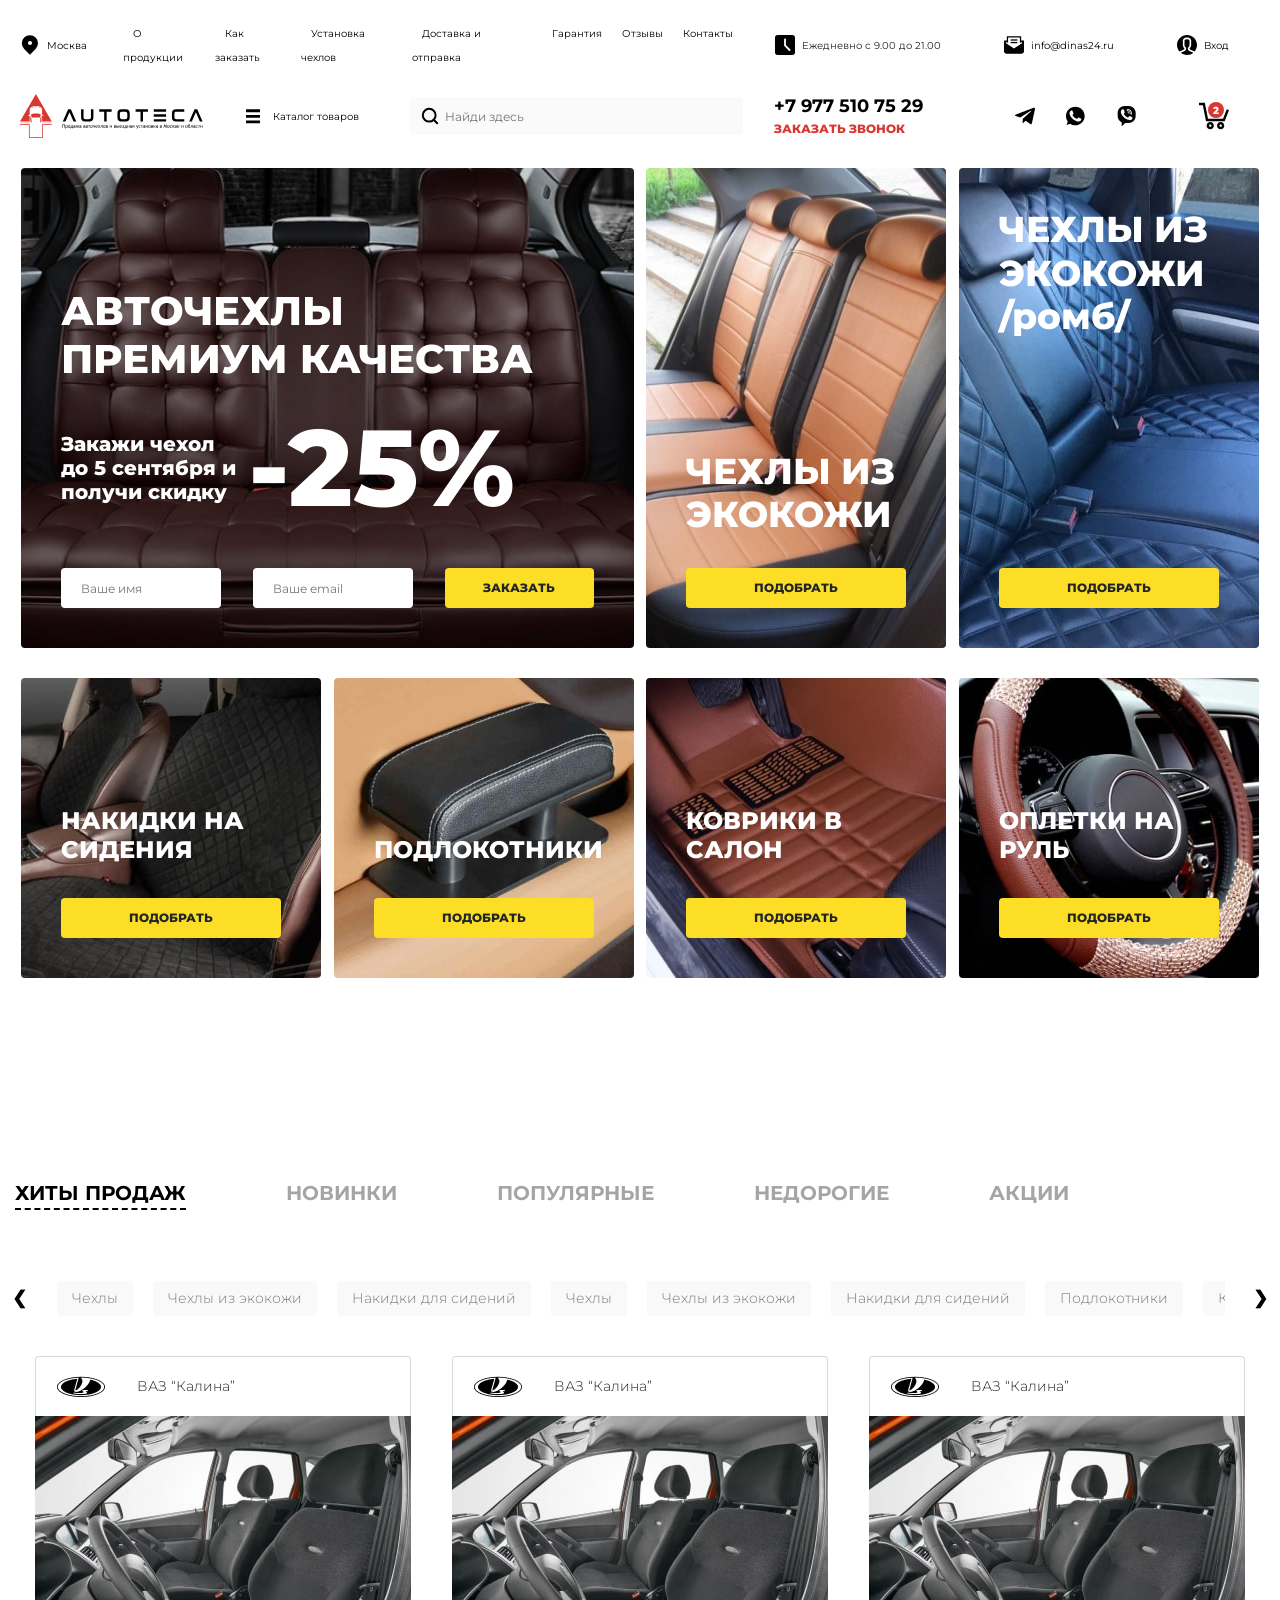
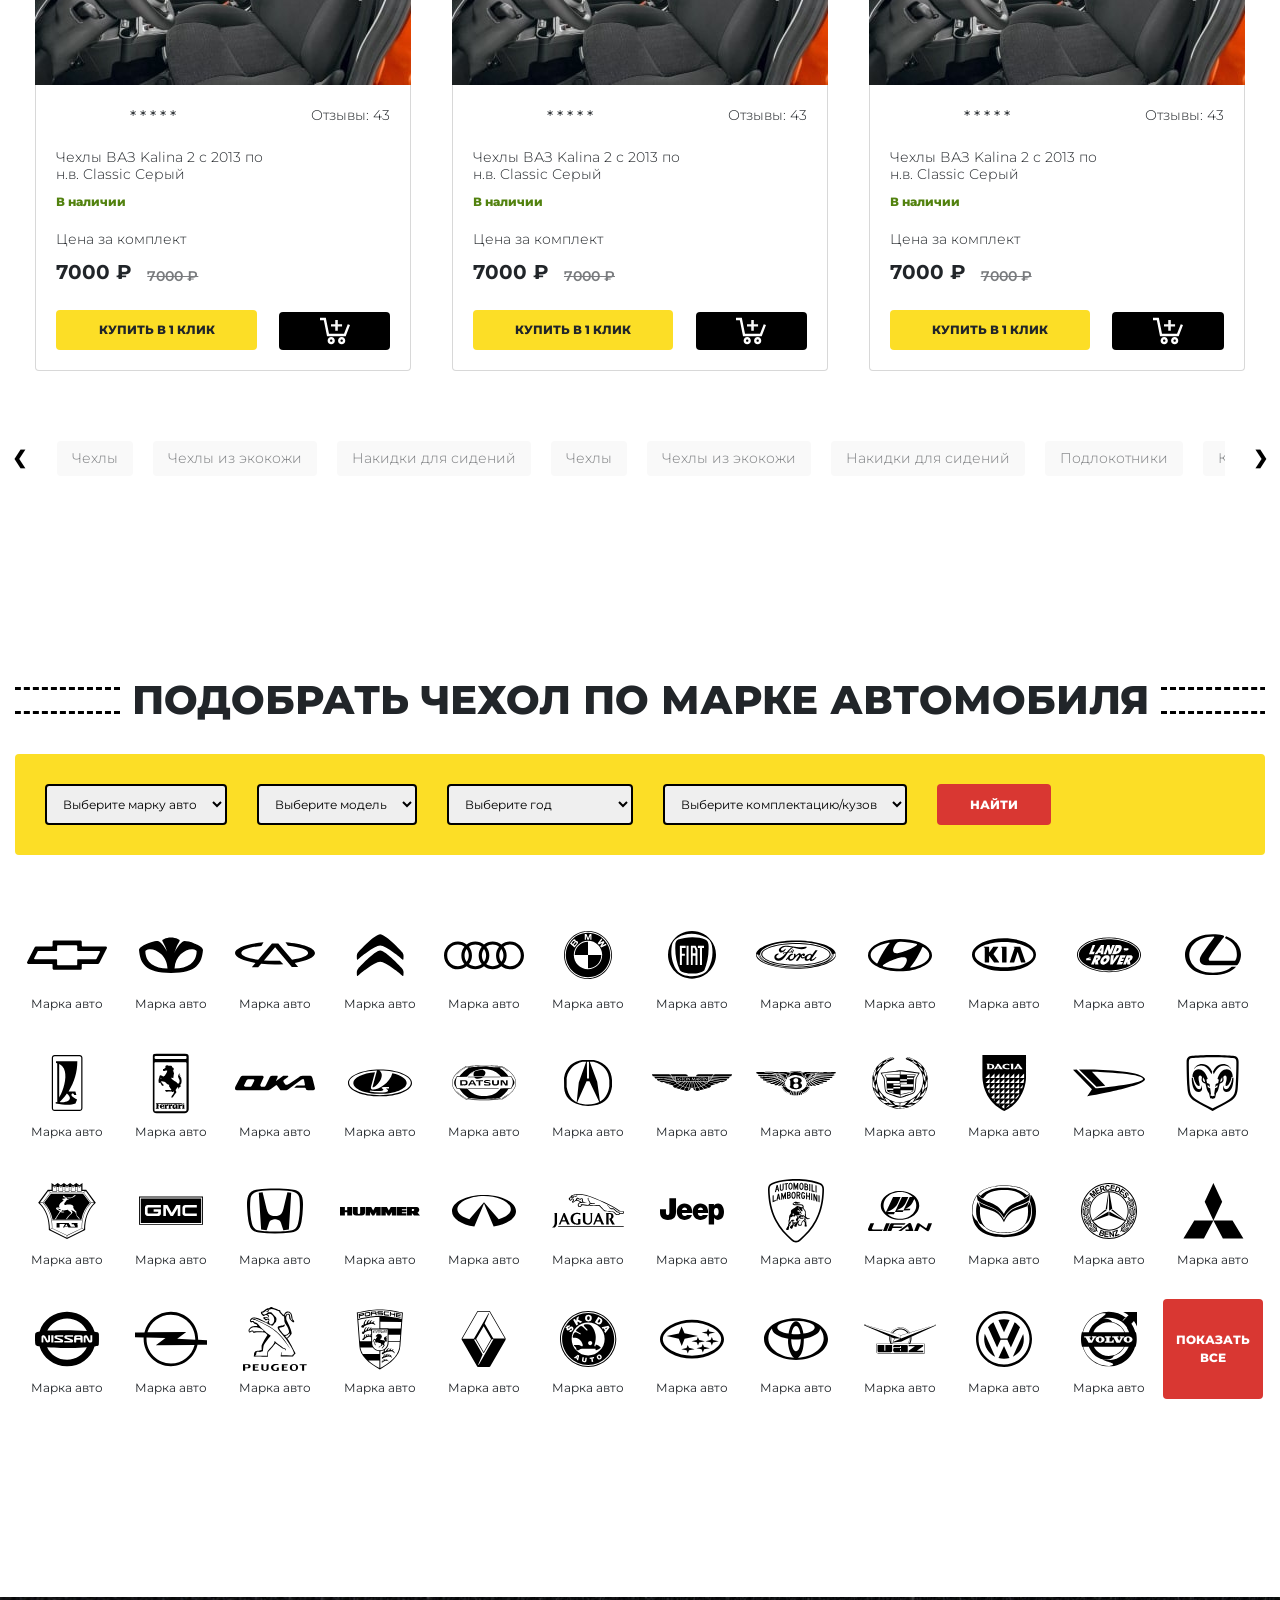
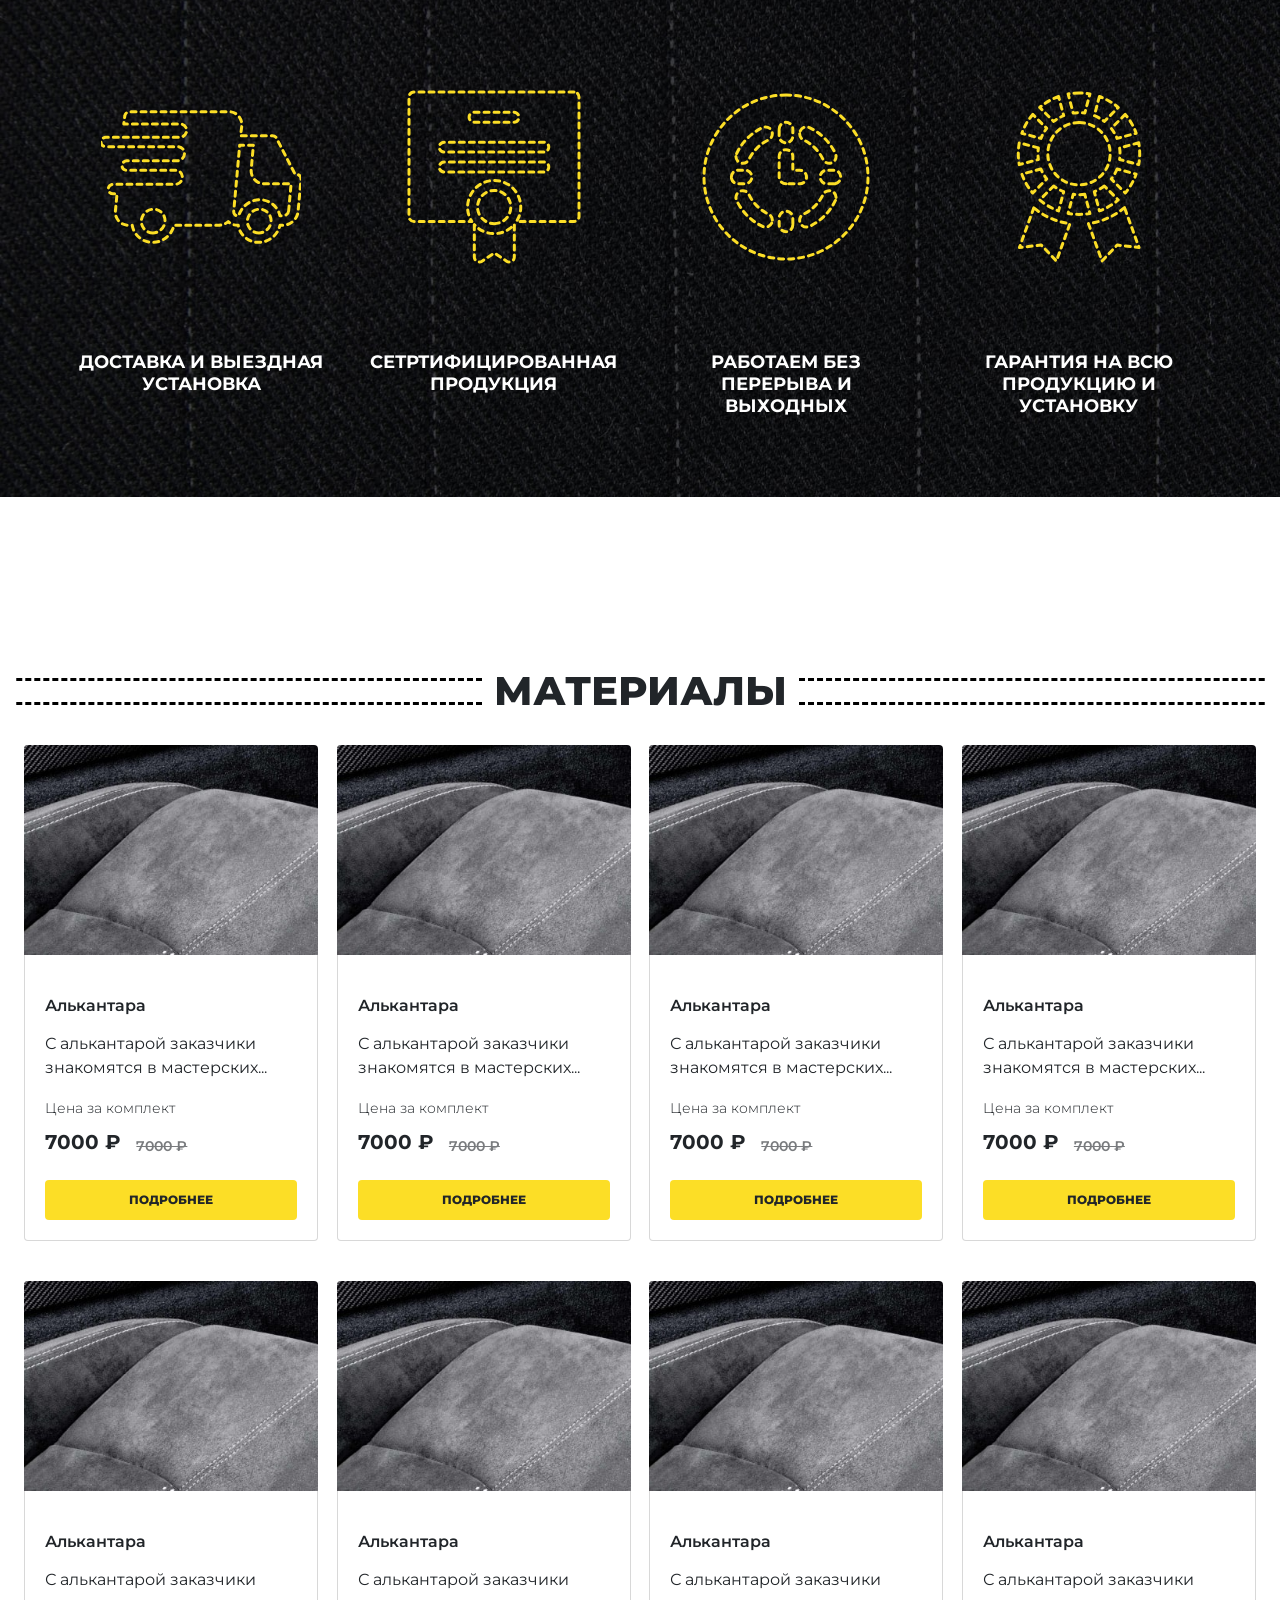
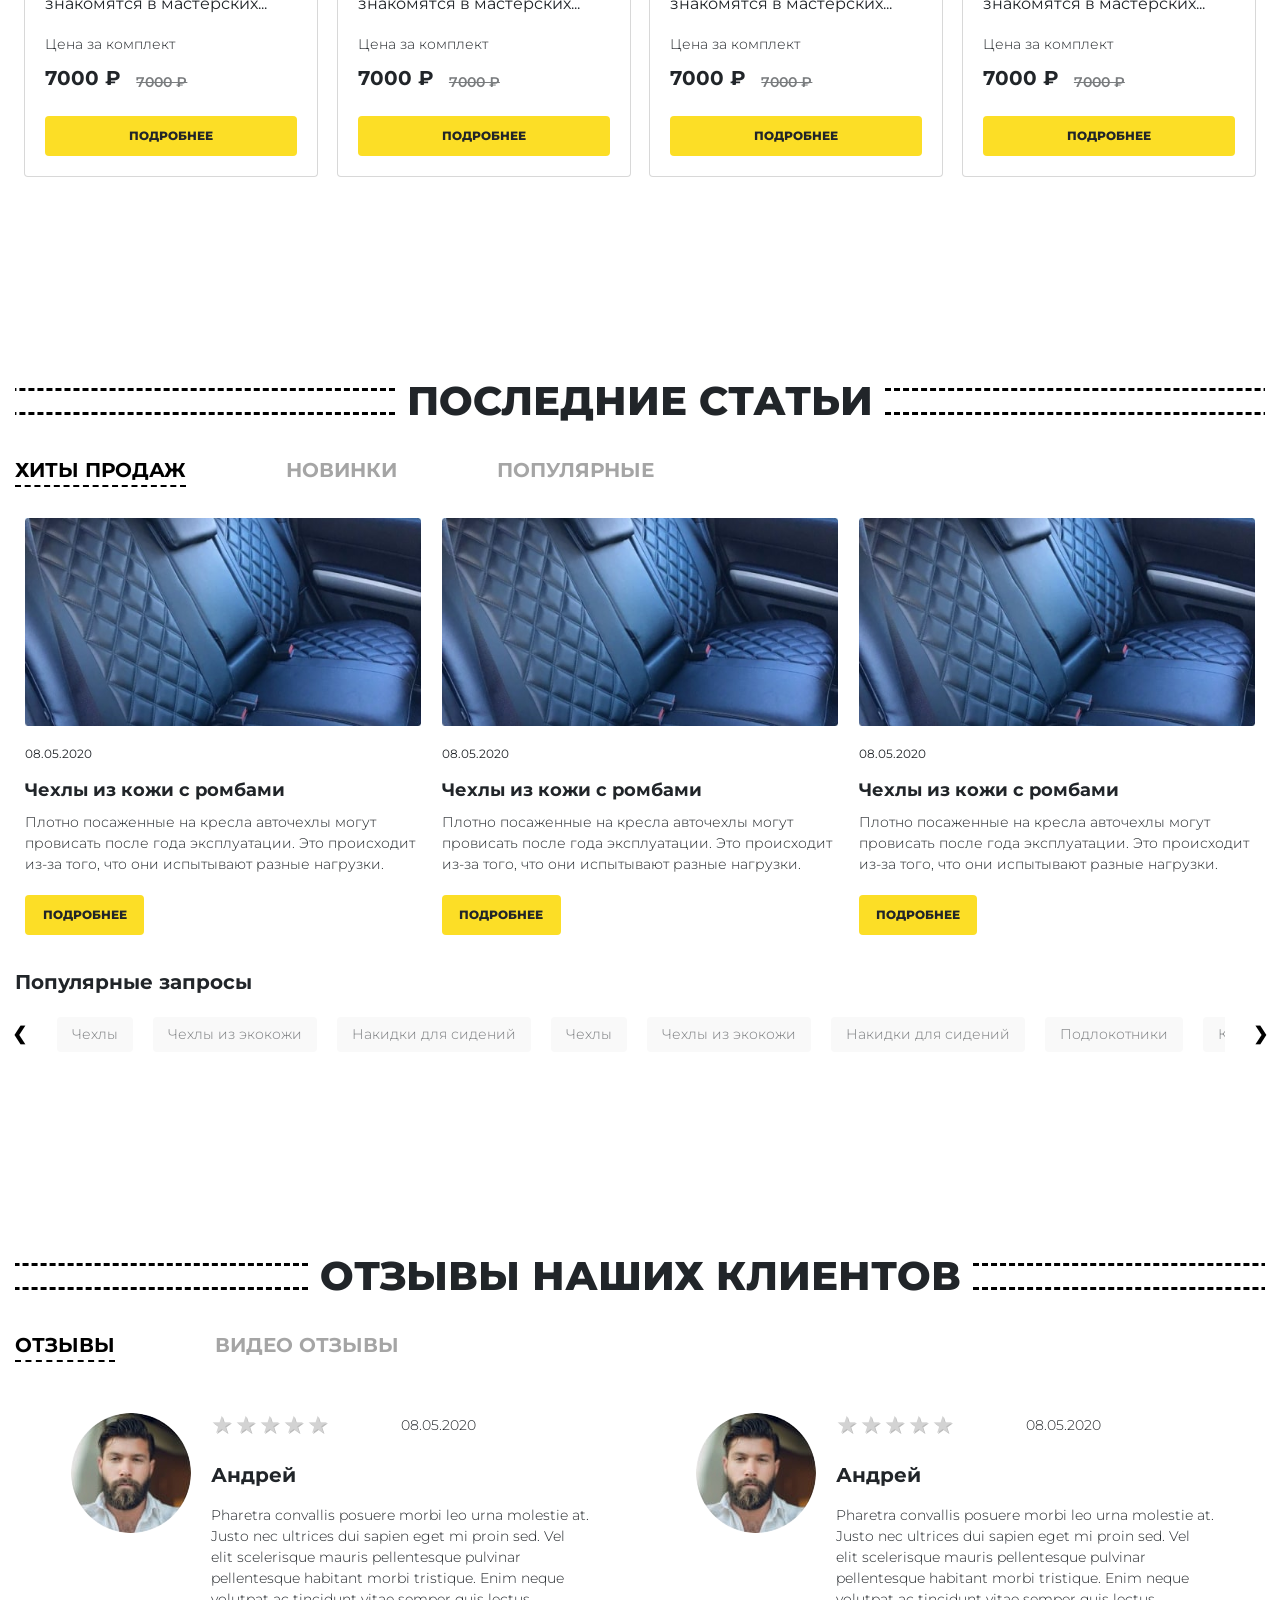
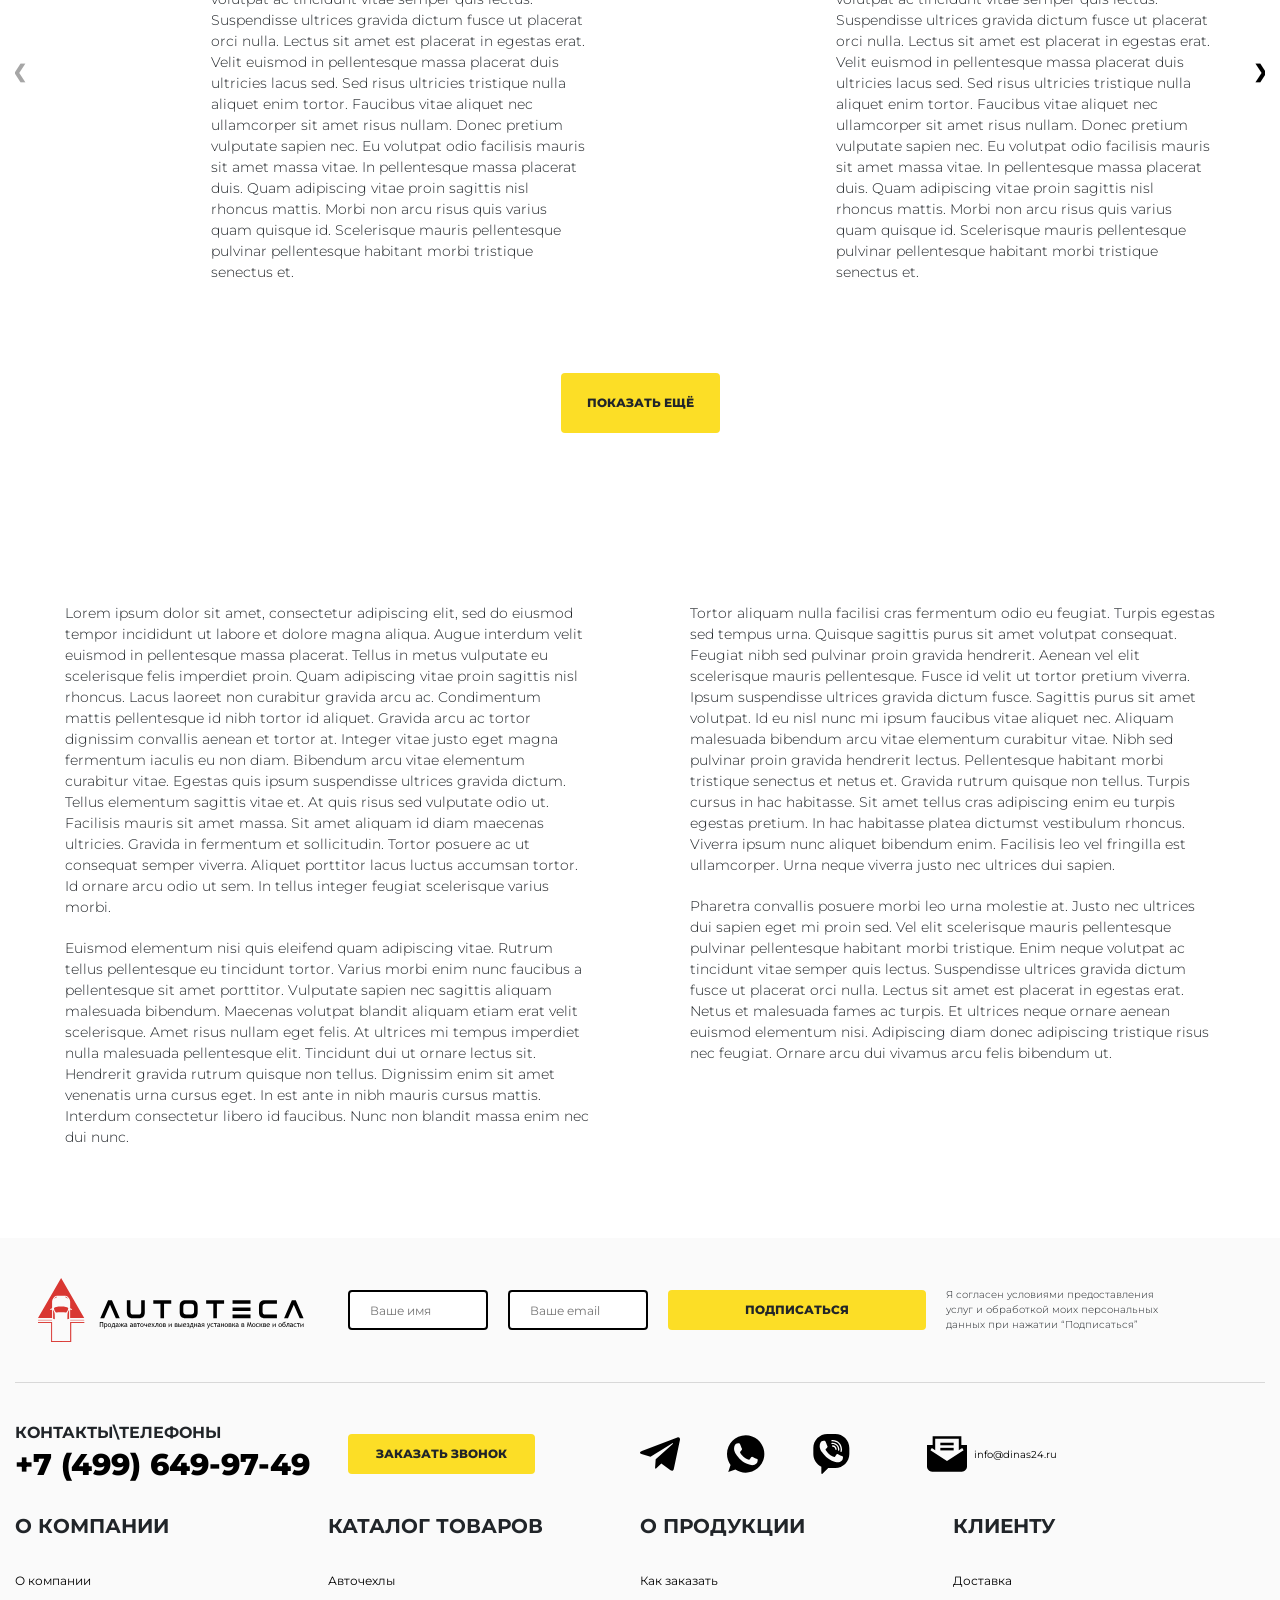
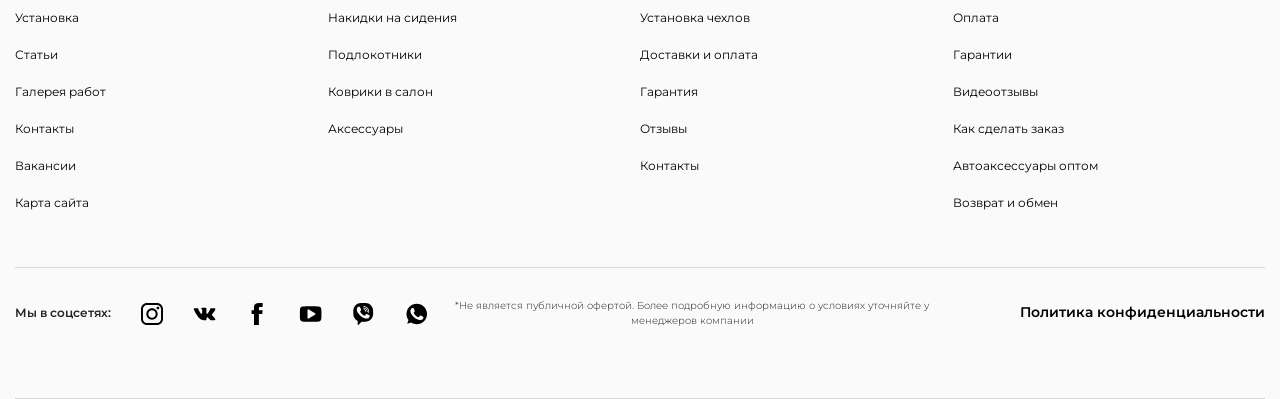
==== commit ce96607f: "update" ====
--- a/index.html
+++ b/index.html
@@ -15,764 +15,1321 @@
 </head>
 
 <body>
-  <header class="header">
-    <div class="container">
-
-      <div class="row align-items-center header__top">
-
-        <div class="col-1">
-          <div class="icon-text">
-            <div class="icon-text__img">
-              <svg width="20" height="20" viewBox="0 0 20 20" fill="none" xmlns="http://www.w3.org/2000/svg">
-                <path d="M4.88163 3.33141C7.65287 0.560167 12.146 0.560167 14.9172 3.33141C17.6884 6.10266 17.6884 10.5957 14.9172 13.367L9.89941 18.3848L4.88163 13.367C2.11038 10.5957 2.11038 6.10266 4.88163 3.33141Z" fill="black" stroke="black" stroke-width="2" />
-                <circle cx="10" cy="8" r="2" fill="white" />
-              </svg>
-            </div>
-            <div class="icon-text__text">
-              <a href="#" class="icon-text__link">Москва</a>
-            </div>
-          </div>
-        </div><!-- !col-1 -->
-
-        <div class="col-6 d-flex justify-content-end">
-          <nav class="header-menu">
-            <ul class="header-menu__list">
-              <li class="header-menu__item"><a href="#" class="header-menu__link">О продукции</a></li>
-              <li class="header-menu__item"><a href="#" class="header-menu__link">Как заказать</a></li>
-              <li class="header-menu__item"><a href="#" class="header-menu__link">Установка чехлов</a></li>
-              <li class="header-menu__item"><a href="#" class="header-menu__link">Доставка и отправка</a></li>
-              <li class="header-menu__item"><a href="#" class="header-menu__link">Гарантия</a></li>
-              <li class="header-menu__item"><a href="#" class="header-menu__link">Отзывы</a></li>
-              <li class="header-menu__item"><a href="#" class="header-menu__link">Контакты</a></li>
-            </ul>
-          </nav>
-        </div><!-- !col-6 -->
-
-        <div class="col-5">
-          <div class="header-info d-flex justify-content-around">
-            <div class="icon-text header-info__icon">
-
-              <div class="icon-text__img">
-                <svg width="20" height="20" viewBox="0 0 20 20" fill="none" xmlns="http://www.w3.org/2000/svg">
-                  <g clip-path="url(#clip0)">
-                    <path d="M17.5001 0H2.50006C1.12094 0 0 1.12094 0 2.50006V17.5001C0 18.8792 1.12094 19.9999 2.50006 19.9999H17.5001C18.8792 19.9999 19.9999 18.8792 19.9999 17.5001V2.50006C19.9999 1.12094 18.8792 0 17.5001 0V0ZM15.1881 15.6427C15.011 15.82 14.7781 15.909 14.5454 15.909C14.3127 15.909 14.08 15.82 13.9027 15.6427L9.35736 11.0972C9.1864 10.9272 9.09085 10.6964 9.09085 10.4545V4.31813C9.09085 3.81542 9.49735 3.40909 10.0001 3.40909C10.5028 3.40909 10.9091 3.81542 10.9091 4.31813V10.0781L15.1881 14.3573C15.5437 14.7127 15.5437 15.2873 15.1881 15.6427Z" fill="black" />
-                  </g>
-                  <defs>
-                    <clipPath id="clip0">
-                      <rect width="20" height="20" fill="white" />
-                    </clipPath>
-                  </defs>
-                </svg>
-              </div>
-
-              <div class="icon-text__text">
-                Ежедневно
-                с 9.00 до 21.00
-              </div>
-
-            </div>
-
-            <div class="icon-text header-info__icon">
-              <div class="icon-text__img">
-                <svg width="20" height="20" viewBox="0 0 20 20" fill="none" xmlns="http://www.w3.org/2000/svg">
-                  <path d="M13.333 6.92355H6.6665V8.20546H13.333V6.92355Z" fill="black" />
-                  <path d="M13.333 4.35895H6.6665V5.64085H13.333V4.35895Z" fill="black" />
-                  <path d="M17.1792 5.51276V1.15381H2.82043V5.51276H0V16.2816C0 17.692 1.15379 18.8458 2.5642 18.8458H17.4358C18.8462 18.8458 20 17.692 20 16.2816V5.51276H17.1792ZM9.9998 13.4549L1.70392 8.10314L2.39921 7.0259L4.10273 8.12495V2.43571H15.8973V8.12416L17.6012 7.0251L18.2965 8.10235L9.9998 13.4549Z" fill="black" />
-                </svg>
-              </div>
-              <div class="icon-text__text">
-                <a class="icon-text__link" href="mailto:info@dinas24.ru">info@dinas24.ru</a>
-              </div>
-            </div>
-
-            <div class="icon-text header-info__icon">
-              <div class="icon-text__img">
-                <svg width="20" height="20" viewBox="0 0 20 20" fill="none" xmlns="http://www.w3.org/2000/svg">
-                  <g clip-path="url(#clip10)">
-                    <path d="M10.0032 0C4.48914 0 0.00341797 4.48658 0.00341797 9.99979C0.00341797 12.5322 0.956718 14.8414 2.51418 16.6046L6.90827 14.458C7.17158 14.3138 7.45826 13.8522 7.49826 13.498C6.4516 12.5656 5.83661 11.1906 5.83661 9.75393V6.40568C5.80493 6.07901 5.74993 4.80322 6.66159 3.76242C7.39494 2.92494 8.51909 2.49995 10.0032 2.49995C11.4873 2.49995 12.6115 2.92494 13.3448 3.76242C14.2556 4.80322 14.2015 6.07905 14.1698 6.40568V9.75393C14.1698 11.1914 13.554 12.5672 12.5081 13.4989C12.5481 13.8522 12.8365 14.3147 13.1306 14.4755L17.6205 16.463C19.103 14.718 20.003 12.4639 20.003 9.99979C20.003 4.48658 15.5173 0 10.0032 0Z" fill="black" />
-                    <path d="M10.8366 13.4185V12.6802L11.1816 12.4302C12.0299 11.776 12.5033 10.791 12.5033 9.75355L12.5108 6.24945C12.5108 6.24945 12.5974 5.42779 12.0808 4.84866C11.6774 4.39617 10.9783 4.16699 10.0033 4.16699C9.02833 4.16699 8.32916 4.39617 7.92585 4.84866C7.40918 5.42782 7.49586 6.24945 7.49668 6.25781L7.50336 6.3603V9.75355C7.50336 10.791 7.97667 11.776 8.76915 12.3893L9.11332 12.6385L9.17 13.4185C9.17 14.3893 8.52584 15.4734 7.67335 15.9384L3.80176 17.8301C5.5084 19.1842 7.66086 20 10.0033 20C12.4108 20 14.6224 19.1442 16.3498 17.7209L12.3941 15.9684C11.4799 15.4734 10.8366 14.3893 10.8366 13.4185Z" fill="black" />
-                  </g>
-                  <defs>
-                    <clipPath id="clip10">
-                      <rect width="20" height="20" fill="white" />
-                    </clipPath>
-                  </defs>
-                </svg>
-              </div>
-              <div class="icon-text__text">
-                <a class="icon-text__link" href="">Вход</a>
-              </div>
-
-            </div>
-          </div>
-        </div><!-- !col-5 -->
-      </div><!-- !row-->
-
-      <div class="row align-items-center header__bottom">
-
-        <div class="col-7 d-flex align-items-center">
-          <a class="logo" href="index.html">
-            <svg width="183" height="44" viewBox="0 0 183 44" fill="none" xmlns="http://www.w3.org/2000/svg">
-              <path d="M11.577 28.4238C11.1789 28.2784 10.7785 28.1352 10.3916 27.963V21.924C10.3916 21.924 11.5099 23.3912 11.5099 24.9457C11.5099 25.364 11.5345 26.3548 11.5524 27.5268C11.5681 27.8176 11.5726 28.1173 11.577 28.4238Z" fill="#D93732" />
-              <path d="M11.9439 13.82C11.5909 13.9778 11.2625 14.1856 10.9688 14.437C11.4344 13.7038 12.1146 13.1317 12.9169 12.7983C12.9351 12.9168 12.9212 13.038 12.8766 13.1493C12.7223 13.516 12.3018 13.6613 11.9439 13.82Z" fill="#D93732" />
-              <path d="M18.9062 13.1493C18.8628 13.0384 18.849 12.9183 18.8659 12.8005C19.6684 13.1326 20.3482 13.7051 20.8118 14.4392C20.5195 14.1864 20.1917 13.9778 19.8389 13.8199C19.481 13.6612 19.056 13.5159 18.9062 13.1493Z" fill="#D93732" />
-              <path d="M20.7737 20.9085C20.6394 21.8224 20.2848 22.6898 19.7404 23.436C19.6907 23.5067 19.623 23.5628 19.5444 23.5986C19.4658 23.6343 19.379 23.6485 19.2931 23.6395C18.7205 23.5881 17.3248 23.4807 15.8777 23.4807C14.4306 23.4807 13.035 23.5881 12.4646 23.6395C12.3787 23.6482 12.292 23.634 12.2134 23.5982C12.1348 23.5625 12.0671 23.5065 12.0173 23.436C11.4729 22.6898 11.1182 21.8224 10.9839 20.9085C10.9689 20.8058 10.9852 20.7009 11.0307 20.6075C11.0762 20.5142 11.1487 20.4367 11.2389 20.3852C11.7466 20.0989 13.0282 19.6023 15.8755 19.6023C18.7227 19.6023 20.0021 20.0989 20.5143 20.3852C20.6051 20.4363 20.6784 20.5135 20.7247 20.6069C20.7709 20.7002 20.788 20.8053 20.7737 20.9085Z" fill="#D93732" />
-              <path d="M21.3913 21.924V27.963C21.0043 28.1352 20.6062 28.2784 20.2036 28.4238C20.2036 28.1173 20.2036 27.8176 20.2193 27.5291C20.2372 26.3571 20.2618 25.3662 20.2618 24.9479C20.2618 23.3912 21.3913 21.924 21.3913 21.924Z" fill="#D93732" />
-              <path d="M22.1002 21.6488C22.5699 21.8076 23.4847 22.0089 23.4847 22.0089C23.4847 22.0089 23.4847 21.1568 22.1002 20.8347V16.2808C22.1014 15.7375 21.9954 15.1994 21.7884 14.6971C21.5813 14.1949 21.2772 13.7384 20.8935 13.3539C20.5097 12.9693 20.0539 12.6642 19.5521 12.456C19.0503 12.2479 18.5124 12.1407 17.9692 12.1407H13.8135C13.2702 12.1407 12.7323 12.2479 12.2305 12.456C11.7287 12.6642 11.2729 12.9693 10.8892 13.3539C10.5055 13.7384 10.2014 14.1949 9.99431 14.6971C9.78723 15.1994 9.68124 15.7375 9.68242 16.2808V20.8392C8.29794 21.1612 8.29794 22.0134 8.29794 22.0134C8.29794 22.0134 9.21496 21.8121 9.68242 21.6533V27.5358H0L15.8913 0L31.7827 27.5268H22.1002V21.6488Z" fill="#D93732" />
-              <path d="M9.68466 28.7972H0V29.1187H9.68466V28.7972Z" fill="#D93732" />
-              <path d="M31.7848 28.7972H22.1001V29.1187H31.7848V28.7972Z" fill="#D93732" />
-              <path d="M16.106 43.2396V43.7786H9.14339V30.7119H0V30.1751H9.68242V43.2396H16.106Z" fill="#D93732" />
-              <path d="M15.8913 43.2396V43.5683H9.36705V30.4972H0V30.9266H8.93091V43.9933H16.3118V43.2396H15.8913Z" fill="#D93732" />
-              <path d="M31.7828 30.1751V30.7119H22.6394V43.7786H15.6768V43.2396H22.1004V30.1751H31.7828Z" fill="#D93732" />
-              <path d="M22.4223 30.4972V43.5684H15.8913V43.2463H15.4619V44H22.854V30.9266H31.7827V30.4972H22.4223Z" fill="#D93732" />
-              <path d="M53.5141 27.6028L49.5015 18.3676L45.4979 27.6028H42.814L48.1663 15.2675H50.8502L56.2047 27.6028H53.5141Z" fill="black" />
-              <path d="M70.9528 15.2675H73.4131V23.4918C73.4131 26.2325 72.042 27.6028 69.2999 27.6028H65.1957C62.4565 27.6028 61.0862 26.2325 61.0847 23.4918V15.2675H63.545V23.1541C63.545 24.4752 64.2026 25.1358 65.5177 25.1358H68.9644C70.284 25.1358 70.9446 24.4722 70.9461 23.1451L70.9528 15.2675Z" fill="black" />
-              <path d="M84.1872 17.7347H79.2666V15.2743H91.6017V17.7347H86.6542V27.6029H84.1939L84.1872 17.7347Z" fill="black" />
-              <path d="M105.645 27.6028H101.535C98.7954 27.6028 97.4251 26.2325 97.4236 23.4918V19.3808C97.4236 16.6386 98.7939 15.2675 101.535 15.2675H105.645C108.388 15.2675 109.759 16.6386 109.759 19.3808V23.4918C109.759 26.228 108.388 27.5984 105.645 27.6028ZM105.236 25.1425C106.605 25.1425 107.29 24.4573 107.292 23.087V19.7901C107.292 18.4213 106.606 17.7361 105.236 17.7346H101.535C100.439 17.7346 99.8906 18.4198 99.8906 19.7901V23.0803C99.8906 24.4506 100.576 25.1358 101.946 25.1358L105.236 25.1425Z" fill="black" />
-              <path d="M120.528 17.7347H115.607V15.2743H127.943V17.7347H122.988V27.6029H120.528V17.7347Z" fill="black" />
-              <path d="M133.762 15.2675H146.097V17.7279H133.762V15.2675ZM133.762 20.2017H146.097V22.662H133.762V20.2017ZM133.762 27.6028V25.1425H146.097V27.6028H133.762Z" fill="black" />
-              <path d="M164.266 25.1358V27.5961H156.044C153.302 27.5961 151.931 26.2258 151.931 23.4851V19.3808C151.931 16.6386 153.302 15.2675 156.044 15.2675H164.266V17.7279H156.379C155.06 17.7279 154.399 18.3862 154.398 19.7029V23.1474C154.398 24.4685 155.061 25.1291 156.388 25.1291L164.266 25.1358Z" fill="black" />
-              <path d="M179.878 27.6028L175.865 18.3676L171.861 27.6028H169.177L174.53 15.2675H177.214L182.568 27.6028H179.878Z" fill="black" />
-              <path d="M44.8269 33.6979H44.3549V30.6962H42.9526V33.6979H42.4851V30.2735H44.8269V33.6979Z" fill="black" />
-              <path d="M45.9361 33.5591V34.6775H45.4888V31.1927H45.9361V31.3985C46.0145 31.3165 46.109 31.2515 46.2137 31.2076C46.3184 31.1637 46.431 31.1419 46.5445 31.1435C46.6986 31.1351 46.8527 31.1608 46.9957 31.2188C47.1388 31.2768 47.2673 31.3657 47.372 31.479C47.5875 31.7566 47.6934 32.1037 47.6695 32.4542C47.6845 32.7913 47.5773 33.1226 47.3675 33.3869C47.2602 33.5082 47.1267 33.6034 46.9771 33.6654C46.8276 33.7274 46.6658 33.7546 46.5042 33.7448C46.3902 33.7434 46.277 33.7245 46.1687 33.6889C46.0798 33.6702 45.9987 33.625 45.9361 33.5591ZM45.9361 31.734V33.1946C45.9856 33.2507 46.0488 33.2931 46.1195 33.3176C46.2007 33.353 46.2881 33.372 46.3767 33.3735C46.9269 33.3735 47.2043 33.0604 47.2043 32.4319C47.2274 32.1815 47.1555 31.9316 47.003 31.7318C46.9199 31.653 46.8213 31.5924 46.7134 31.5539C46.6056 31.5154 46.4909 31.4998 46.3767 31.5081C46.298 31.5149 46.2218 31.5385 46.1531 31.5774C46.0715 31.6154 45.9979 31.6686 45.9361 31.734Z" fill="black" />
-              <path d="M49.13 31.1435C49.2864 31.1348 49.4427 31.1617 49.5872 31.2221C49.7317 31.2826 49.8607 31.375 49.9643 31.4925C50.1737 31.761 50.2786 32.0964 50.2595 32.4363C50.2808 32.7843 50.1706 33.1275 49.9509 33.3981C49.848 33.5127 49.7211 33.6032 49.5792 33.6632C49.4373 33.7231 49.2839 33.751 49.13 33.7448C48.9734 33.7533 48.817 33.726 48.6725 33.6652C48.528 33.6044 48.3991 33.5115 48.2957 33.3936C48.0836 33.1211 47.9772 32.7812 47.996 32.4363C47.9811 32.0967 48.0927 31.7636 48.3092 31.5014C48.411 31.3848 48.5374 31.2922 48.6794 31.2303C48.8213 31.1684 48.9752 31.1388 49.13 31.1435ZM49.13 33.3802C49.2281 33.3849 49.3257 33.3636 49.4129 33.3185C49.5001 33.2733 49.5738 33.2059 49.6265 33.123C49.7515 32.9165 49.8122 32.6775 49.801 32.4363C49.801 31.819 49.5773 31.5081 49.13 31.5081C49.0333 31.5053 48.9375 31.5269 48.8514 31.5711C48.7654 31.6153 48.6919 31.6806 48.6379 31.7609C48.511 31.9609 48.4485 32.1952 48.459 32.4319C48.459 33.0656 48.6827 33.3825 49.13 33.3825V33.3802Z" fill="black" />
-              <path d="M53.069 34.5164H52.6754V33.6978H50.904V34.5164H50.5215V33.3422H50.7138C50.9172 33.0985 51.0694 32.8163 51.1612 32.5124C51.265 32.1916 51.3178 31.8565 51.3177 31.5193V31.1927H52.7984V33.3422H53.0824L53.069 34.5164ZM52.3578 33.3422V31.5529H51.6756C51.6744 31.8845 51.6262 32.2144 51.5324 32.5325C51.4527 32.8279 51.3168 33.105 51.1321 33.3489L52.3578 33.3422Z" fill="black" />
-              <path d="M54.8872 33.4093C54.7869 33.5246 54.6611 33.6149 54.5198 33.6732C54.3784 33.7314 54.2255 33.7559 54.0731 33.7448C53.9769 33.7445 53.8819 33.7246 53.7938 33.6861C53.7057 33.6476 53.6264 33.5915 53.5609 33.5211C53.4891 33.4525 53.4322 33.3698 53.3937 33.2782C53.3553 33.1866 53.336 33.0881 53.3372 32.9888C53.3373 32.8632 53.3675 32.7394 53.425 32.6278C53.4826 32.5161 53.566 32.4198 53.6682 32.3469C53.9131 32.1646 54.2132 32.0722 54.5182 32.0852C54.6277 32.0872 54.7364 32.1061 54.8402 32.1411C54.8402 31.7362 54.6591 31.5327 54.2945 31.5327C54.0594 31.5199 53.8288 31.6003 53.6526 31.7564L53.4669 31.3873C53.5693 31.3099 53.6843 31.2508 53.8069 31.2129C53.9502 31.1603 54.1016 31.133 54.2542 31.1323C54.5358 31.1092 54.8155 31.1958 55.0348 31.3739C55.1286 31.4835 55.1993 31.611 55.2427 31.7485C55.2861 31.8861 55.3014 32.031 55.2876 32.1746V33.0693C55.2751 33.1548 55.287 33.2421 55.3218 33.3212C55.3566 33.4003 55.4129 33.468 55.4844 33.5166V33.7403C55.3388 33.7514 55.1931 33.7211 55.0639 33.6531C54.9786 33.5947 54.9162 33.5085 54.8872 33.4093ZM54.8492 32.4676C54.7521 32.444 54.6534 32.4276 54.5539 32.4184C54.3552 32.4091 54.1599 32.4718 54.0037 32.5951C53.9391 32.6418 53.8862 32.7029 53.8493 32.7735C53.8124 32.8442 53.7925 32.9225 53.7912 33.0022C53.7912 33.2661 53.9433 33.3959 54.252 33.3959C54.3692 33.3912 54.4839 33.3599 54.5873 33.3045C54.6908 33.2491 54.7803 33.171 54.8492 33.076V32.4676Z" fill="black" />
-              <path d="M58.9758 33.7112C58.9237 33.7152 58.8714 33.7152 58.8193 33.7112C58.7599 33.7142 58.7006 33.7054 58.6448 33.6853C58.5889 33.6651 58.5377 33.634 58.4939 33.5938C58.4502 33.5537 58.4149 33.5052 58.3901 33.4512C58.3654 33.3973 58.3516 33.3389 58.3496 33.2796C58.336 33.0742 58.2577 32.8784 58.1259 32.7204C58.0589 32.6608 57.9806 32.6153 57.8957 32.5865C57.8108 32.5577 57.721 32.5462 57.6316 32.5526V33.6911H57.2111V32.5526C57.0244 32.5389 56.8393 32.5955 56.6922 32.7115C56.5583 32.8718 56.4799 33.071 56.4685 33.2796C56.4669 33.3395 56.4531 33.3985 56.4282 33.453C56.4033 33.5075 56.3676 33.5565 56.3234 33.597C56.2791 33.6375 56.2272 33.6686 56.1707 33.6886C56.1142 33.7087 56.0542 33.7171 55.9944 33.7135C55.9437 33.7172 55.8929 33.7172 55.8423 33.7135V33.3243C55.8757 33.3278 55.9095 33.3278 55.9429 33.3243C56.0234 33.3243 56.0704 33.2773 56.0861 33.1856C56.1696 32.7383 56.3776 32.4654 56.7101 32.367C56.5594 32.3336 56.4223 32.2557 56.3165 32.1433C56.2061 32.0114 56.1355 31.8508 56.1129 31.6803C56.095 31.5886 56.0503 31.5417 55.981 31.5417C55.946 31.5389 55.9108 31.5389 55.8758 31.5417V31.1592C55.9287 31.1554 55.9818 31.1554 56.0346 31.1592C56.1522 31.1549 56.2667 31.1971 56.3533 31.2767C56.44 31.3562 56.4918 31.4667 56.4976 31.5842C56.5141 31.7629 56.5934 31.9301 56.7213 32.0561C56.8667 32.1541 57.0407 32.2005 57.2156 32.1881V31.1816H57.6361V32.1881C57.8102 32.2006 57.9831 32.1506 58.1237 32.0472C58.2468 31.9277 58.3257 31.77 58.3473 31.5998C58.352 31.482 58.403 31.3707 58.4893 31.2903C58.5756 31.2098 58.6902 31.1667 58.8081 31.1704C58.8587 31.1666 58.9095 31.1666 58.9602 31.1704V31.5528C58.9237 31.5502 58.887 31.5502 58.8506 31.5528C58.7835 31.5528 58.7387 31.6021 58.7208 31.696C58.7017 31.852 58.6369 31.9989 58.5347 32.1183C58.4324 32.2376 58.2972 32.3241 58.146 32.367C58.3019 32.4194 58.4394 32.5157 58.5419 32.6444C58.6545 32.8071 58.7273 32.9941 58.7544 33.1901C58.77 33.2796 58.8148 33.3243 58.8908 33.3243C58.9242 33.3287 58.9581 33.3287 58.9915 33.3243L58.9758 33.7112Z" fill="black" />
-              <path d="M60.8726 33.4093C60.7722 33.5246 60.6464 33.6149 60.5051 33.6732C60.3638 33.7314 60.2109 33.7559 60.0584 33.7448C59.9626 33.7446 59.8678 33.7247 59.7801 33.6862C59.6923 33.6477 59.6135 33.5915 59.5485 33.5211C59.4764 33.4527 59.4193 33.3701 59.3808 33.2784C59.3423 33.1868 59.3232 33.0882 59.3248 32.9888C59.3255 32.8633 59.3558 32.7397 59.4133 32.6281C59.4709 32.5166 59.554 32.4202 59.6558 32.3469C59.9007 32.1646 60.2008 32.0722 60.5058 32.0852C60.6161 32.0872 60.7254 32.1061 60.8301 32.1411C60.8301 31.7362 60.6467 31.5327 60.2821 31.5327C60.047 31.5199 59.8164 31.6003 59.6402 31.7564L59.4545 31.3873C59.5569 31.3099 59.6719 31.2508 59.7945 31.2129C59.9379 31.1604 60.0892 31.1332 60.2418 31.1323C60.5234 31.1092 60.8031 31.1958 61.0224 31.3739C61.1162 31.4835 61.1869 31.611 61.2303 31.7485C61.2737 31.8861 61.289 32.031 61.2752 32.1746V33.0693C61.2627 33.1548 61.2746 33.2421 61.3094 33.3212C61.3442 33.4003 61.4005 33.468 61.472 33.5166V33.7403C61.3264 33.7514 61.1807 33.7211 61.0515 33.6531C60.9654 33.5951 60.9021 33.5089 60.8726 33.4093ZM60.8368 32.4676C60.7389 32.4441 60.6395 32.4277 60.5393 32.4184C60.3407 32.4095 60.1454 32.4722 59.9891 32.5951C59.9248 32.6421 59.8722 32.7033 59.8354 32.7739C59.7985 32.8445 59.7784 32.9226 59.7766 33.0022C59.7766 33.2661 59.9309 33.3959 60.2374 33.3959C60.3548 33.3909 60.4697 33.3595 60.5735 33.3041C60.6772 33.2488 60.7672 33.1708 60.8368 33.076V32.4676Z" fill="black" />
-              <path d="M64.7732 33.4093C64.6729 33.5246 64.547 33.6149 64.4057 33.6732C64.2644 33.7314 64.1115 33.7559 63.959 33.7448C63.8629 33.7444 63.7679 33.7244 63.6798 33.6859C63.5917 33.6475 63.5125 33.5914 63.4469 33.5211C63.3751 33.4525 63.3182 33.3698 63.2797 33.2782C63.2412 33.1866 63.222 33.0881 63.2232 32.9888C63.2233 32.8632 63.2534 32.7394 63.311 32.6278C63.3686 32.5161 63.452 32.4198 63.5542 32.3469C63.7991 32.1646 64.0992 32.0722 64.4041 32.0852C64.5137 32.087 64.6224 32.1059 64.7262 32.1411C64.7262 31.7362 64.5451 31.5327 64.1805 31.5327C63.9454 31.5199 63.7148 31.6003 63.5386 31.7564L63.3529 31.3873C63.4553 31.3099 63.5703 31.2508 63.6929 31.2129C63.8362 31.1603 63.9876 31.133 64.1402 31.1323C64.4218 31.1092 64.7015 31.1958 64.9208 31.3739C65.0146 31.4835 65.0853 31.611 65.1287 31.7485C65.1721 31.8861 65.1874 32.031 65.1736 32.1746V33.0693C65.1611 33.1548 65.173 33.2421 65.2078 33.3212C65.2426 33.4003 65.2989 33.468 65.3704 33.5166V33.7403C65.2248 33.7514 65.0791 33.7211 64.9499 33.6531C64.8646 33.5947 64.8021 33.5085 64.7732 33.4093ZM64.7352 32.4676C64.6381 32.444 64.5394 32.4276 64.4399 32.4184C64.2412 32.4091 64.0458 32.4718 63.8897 32.5951C63.8254 32.6421 63.7728 32.7033 63.736 32.7739C63.6992 32.8445 63.679 32.9226 63.6772 33.0022C63.6772 33.2661 63.8293 33.3959 64.138 33.3959C64.2552 33.3912 64.3699 33.3599 64.4733 33.3045C64.5768 33.2491 64.6663 33.171 64.7352 33.076V32.4676Z" fill="black" />
-              <path d="M67.3364 32.3536C67.4776 32.3856 67.6031 32.4664 67.6907 32.5817C67.7782 32.6971 67.8223 32.8397 67.815 32.9844C67.8172 33.0821 67.7967 33.179 67.7552 33.2674C67.7137 33.3559 67.6522 33.4336 67.5757 33.4943C67.3691 33.6455 67.1152 33.7177 66.86 33.6979H65.8423V31.1973C66.1934 31.1794 66.5133 31.1704 66.8197 31.1704C67.0517 31.1559 67.2822 31.2163 67.4773 31.3426C67.5526 31.4016 67.6124 31.478 67.6514 31.5654C67.6903 31.6527 67.7074 31.7482 67.7009 31.8437C67.7013 31.9533 67.6659 32.0601 67.6003 32.1478C67.5335 32.2399 67.442 32.3113 67.3364 32.3536ZM66.2628 32.2127C66.2874 32.2127 66.4663 32.2127 66.7996 32.2127C67.1328 32.2127 67.276 32.0897 67.276 31.8437C67.2781 31.7964 67.2691 31.7493 67.2496 31.7062C67.2302 31.6631 67.2009 31.6251 67.1641 31.5954C67.0736 31.5294 66.9629 31.497 66.851 31.5037C66.5938 31.5037 66.4037 31.5037 66.2628 31.5238V32.2127ZM66.2628 33.3422C66.4395 33.3534 66.6206 33.3579 66.8107 33.3579C67.182 33.3579 67.3677 33.2237 67.3677 32.9508C67.3706 32.8926 67.359 32.8345 67.334 32.7819C67.3091 32.7292 67.2714 32.6835 67.2245 32.6489C67.0976 32.5694 66.949 32.5318 66.7996 32.5415C66.5625 32.5415 66.3836 32.546 66.2628 32.5549V33.3422Z" fill="black" />
-              <path d="M70.0229 31.5685H69.3094V33.6978H68.862V31.5685H68.1418V31.1927H70.0251L70.0229 31.5685Z" fill="black" />
-              <path d="M71.4564 31.1435C71.6128 31.135 71.7691 31.1619 71.9136 31.2223C72.0581 31.2828 72.187 31.3751 72.2907 31.4924C72.5001 31.761 72.605 32.0963 72.5859 32.4363C72.6072 32.7843 72.497 33.1275 72.2773 33.3981C72.1743 33.5126 72.0474 33.603 71.9055 33.6629C71.7636 33.7228 71.6103 33.7508 71.4564 33.7448C71.2999 33.7534 71.1434 33.7262 70.9988 33.6654C70.8543 33.6046 70.7255 33.5116 70.6222 33.3936C70.409 33.1217 70.3024 32.7813 70.3225 32.4363C70.3075 32.0967 70.4191 31.7635 70.6356 31.5014C70.7372 31.3845 70.8636 31.2917 71.0056 31.2298C71.1476 31.1679 71.3016 31.1384 71.4564 31.1435ZM71.4564 33.3802C71.5533 33.3831 71.6492 33.3607 71.7347 33.3152C71.8202 33.2697 71.8923 33.2027 71.944 33.1207C72.069 32.9142 72.1297 32.6752 72.1185 32.4341C72.1185 31.8168 71.8948 31.5059 71.4475 31.5059C71.3508 31.5028 71.2549 31.5244 71.1688 31.5686C71.0827 31.6128 71.0093 31.6782 70.9554 31.7586C70.8274 31.9582 70.7648 32.1928 70.7765 32.4296C70.7825 33.0648 71.0091 33.3824 71.4564 33.3824V33.3802Z" fill="black" />
-              <path d="M74.9655 33.6978H74.5182V32.7159C74.3067 32.7681 74.0896 32.7936 73.8718 32.7919C73.7545 32.8001 73.6368 32.7845 73.5257 32.7461C73.4147 32.7077 73.3125 32.6472 73.2254 32.5683C73.1447 32.4738 73.0834 32.3643 73.045 32.2461C73.0066 32.1279 72.9919 32.0033 73.0017 31.8794V31.2084H73.449V31.8794C73.4434 31.9558 73.4531 32.0326 73.4777 32.1053C73.5023 32.1779 73.5412 32.2448 73.5922 32.3021C73.6466 32.3534 73.7111 32.3928 73.7816 32.4179C73.852 32.4429 73.9269 32.453 74.0015 32.4475C74.1819 32.4477 74.3618 32.429 74.5383 32.3916V31.2128H74.9856L74.9655 33.6978Z" fill="black" />
-              <path d="M77.7033 32.4923H75.8984C75.8939 32.6532 75.926 32.8131 75.9923 32.9598C76.0519 33.0842 76.1458 33.189 76.2629 33.2617C76.3917 33.3392 76.54 33.378 76.6901 33.3735C76.9224 33.3814 77.1492 33.3015 77.3254 33.1499L77.5088 33.51C77.3949 33.5998 77.2629 33.6639 77.1218 33.6979C76.9514 33.7349 76.7773 33.7522 76.6029 33.7493C76.4463 33.7541 76.2906 33.7254 76.1459 33.6652C76.0013 33.6051 75.8712 33.5148 75.7642 33.4004C75.5382 33.149 75.4201 32.8188 75.4354 32.4811C75.4207 32.1272 75.5443 31.7816 75.7798 31.5171C75.8834 31.4 76.0108 31.3065 76.1536 31.2428C76.2964 31.1792 76.4511 31.1469 76.6074 31.1481C76.9106 31.1333 77.2076 31.2376 77.4349 31.4388C77.5388 31.5401 77.62 31.6622 77.6732 31.7972C77.7264 31.9321 77.7504 32.0768 77.7436 32.2217C77.7394 32.313 77.7259 32.4037 77.7033 32.4923ZM76.6253 31.5193C76.4468 31.5165 76.2739 31.5817 76.1418 31.7018C76.0097 31.8219 75.9282 31.9878 75.914 32.1657H77.2963C77.2995 32.0799 77.285 31.9944 77.2539 31.9144C77.2227 31.8343 77.1755 31.7616 77.1151 31.7005C77.0497 31.6391 76.9727 31.5914 76.8885 31.5603C76.8044 31.5292 76.7149 31.5153 76.6253 31.5193Z" fill="black" />
-              <path d="M80.2912 33.6978H79.7387L79.0968 32.7383L78.4795 33.6978H77.9517L78.8821 32.414L78.0322 31.1927H78.5533L79.1147 32.074L79.7074 31.1927H80.2107L79.3294 32.3961L80.2912 33.6978Z" fill="black" />
-              <path d="M82.7288 33.6978H82.2814V31.5461H81.6104C81.6064 31.8747 81.5705 32.202 81.5031 32.5236C81.4543 32.7813 81.3668 33.0301 81.2436 33.2617C81.1674 33.4217 81.043 33.5538 80.888 33.6397C80.7423 33.701 80.5853 33.7307 80.4272 33.7269V33.3198C80.7068 33.3198 80.9037 33.0962 81.02 32.6712C81.1323 32.2661 81.191 31.848 81.1944 31.4276V31.1927H82.7288V33.6978Z" fill="black" />
-              <path d="M84.3214 31.1435C84.4778 31.135 84.6341 31.1619 84.7786 31.2223C84.923 31.2828 85.052 31.3751 85.1557 31.4924C85.3651 31.761 85.47 32.0963 85.4509 32.4363C85.4722 32.7843 85.362 33.1275 85.1423 33.3981C85.0393 33.5126 84.9124 33.603 84.7705 33.6629C84.6286 33.7228 84.4753 33.7508 84.3214 33.7448C84.1648 33.7534 84.0083 33.7262 83.8638 33.6654C83.7193 33.6046 83.5905 33.5116 83.4872 33.3936C83.274 33.1217 83.1674 32.7813 83.1875 32.4363C83.1725 32.0967 83.2841 31.7635 83.5006 31.5014C83.6022 31.3845 83.7286 31.2917 83.8706 31.2298C84.0126 31.1679 84.1666 31.1384 84.3214 31.1435ZM84.3214 33.3802C84.4182 33.3831 84.5141 33.3607 84.5997 33.3152C84.6852 33.2697 84.7573 33.2027 84.809 33.1207C84.934 32.9142 84.9947 32.6752 84.9835 32.4341C84.9835 31.8168 84.7598 31.5059 84.3125 31.5059C84.2158 31.5028 84.1198 31.5244 84.0338 31.5686C83.9477 31.6128 83.8743 31.6782 83.8204 31.7586C83.6924 31.9582 83.6298 32.1928 83.6415 32.4296C83.6475 33.0648 83.8741 33.3824 84.3214 33.3824V33.3802Z" fill="black" />
-              <path d="M87.4258 32.3536C87.5671 32.3856 87.6925 32.4664 87.7801 32.5817C87.8676 32.6971 87.9117 32.8397 87.9044 32.9844C87.9058 33.0848 87.8835 33.1842 87.8391 33.2744C87.7948 33.3646 87.7298 33.443 87.6494 33.5033C87.4425 33.6537 87.1889 33.7259 86.9337 33.7068H85.9138V31.1973C86.265 31.1794 86.5848 31.1704 86.8912 31.1704C87.1232 31.1559 87.3537 31.2163 87.5488 31.3426C87.6241 31.4016 87.6839 31.478 87.7229 31.5654C87.7619 31.6527 87.7789 31.7482 87.7725 31.8437C87.7728 31.9533 87.7375 32.0601 87.6718 32.1479C87.6099 32.2374 87.5248 32.3085 87.4258 32.3536ZM86.3522 32.2127C86.3768 32.2127 86.5557 32.2127 86.889 32.2127C87.2223 32.2127 87.3654 32.0897 87.3654 31.8437C87.3675 31.7964 87.3585 31.7493 87.339 31.7062C87.3196 31.6631 87.2903 31.6251 87.2536 31.5954C87.1637 31.5298 87.0538 31.4974 86.9427 31.5037C86.6832 31.5037 86.4953 31.5037 86.3522 31.5238V32.2127ZM86.3522 33.3422C86.5289 33.3534 86.7101 33.3579 86.9002 33.3579C87.2715 33.3579 87.4593 33.2237 87.4593 32.9508C87.4618 32.8924 87.4498 32.8343 87.4244 32.7816C87.3991 32.729 87.3611 32.6834 87.314 32.6489C87.1872 32.5691 87.0384 32.5315 86.889 32.5415C86.6519 32.5415 86.473 32.546 86.3522 32.5549V33.3422Z" fill="black" />
-              <path d="M91.9417 33.6978H91.4944V31.9845L89.9288 33.7739H89.8281V31.2017H90.2755V32.9172L91.8411 31.1279H91.9417V33.6978Z" fill="black" />
-              <path d="M95.5087 32.3536C95.65 32.3856 95.7755 32.4664 95.863 32.5817C95.9506 32.6971 95.9946 32.8397 95.9874 32.9844C95.9895 33.0818 95.9692 33.1785 95.9281 33.2669C95.887 33.3553 95.8262 33.4331 95.7503 33.4943C95.5435 33.6452 95.2898 33.7173 95.0346 33.6979H94.0146V31.1973C94.368 31.1794 94.6856 31.1704 94.9921 31.1704C95.2241 31.1559 95.4546 31.2163 95.6496 31.3426C95.7254 31.4012 95.7855 31.4776 95.8246 31.565C95.8636 31.6524 95.8803 31.7482 95.8733 31.8437C95.8736 31.9533 95.8383 32.0601 95.7727 32.1479C95.7068 32.2408 95.615 32.3124 95.5087 32.3536ZM94.4351 32.2127C94.4597 32.2127 94.6409 32.2127 94.9742 32.2127C95.3074 32.2127 95.4484 32.0897 95.4484 31.8437C95.4505 31.7964 95.4414 31.7493 95.422 31.7062C95.4026 31.6631 95.3733 31.6251 95.3365 31.5954C95.2468 31.5294 95.1368 31.497 95.0256 31.5037C94.7677 31.5037 94.5708 31.5104 94.4351 31.5238V32.2127ZM94.4351 33.3422C94.6118 33.3534 94.7952 33.3579 94.9831 33.3579C95.3566 33.3579 95.5423 33.2237 95.5423 32.9508C95.5447 32.8924 95.5328 32.8343 95.5074 32.7816C95.482 32.729 95.4441 32.6834 95.3969 32.6489C95.271 32.5691 95.1229 32.5315 94.9742 32.5415C94.7349 32.5415 94.5559 32.5415 94.4351 32.5549V33.3422Z" fill="black" />
-              <path d="M96.9247 32.112C97.0656 32.0932 97.2076 32.0843 97.3497 32.0852C97.611 32.0664 97.8707 32.1401 98.0833 32.2932C98.1702 32.3691 98.2383 32.4642 98.2821 32.571C98.326 32.6777 98.3444 32.7932 98.336 32.9083C98.3345 33.0481 98.2951 33.1849 98.222 33.3042C98.1433 33.4344 98.026 33.5368 97.8865 33.5972C97.7139 33.6694 97.5277 33.7038 97.3407 33.6978H96.4863V31.1927H96.9337L96.9247 32.112ZM96.9247 33.3377C97.0298 33.3489 97.1707 33.3534 97.3497 33.3534C97.4914 33.3615 97.6316 33.3195 97.7456 33.2348C97.7939 33.1914 97.8326 33.1383 97.859 33.079C97.8855 33.0196 97.8992 32.9554 97.8992 32.8904C97.8992 32.8254 97.8855 32.7612 97.859 32.7018C97.8326 32.6425 97.7939 32.5894 97.7456 32.5459C97.625 32.4625 97.4805 32.4209 97.334 32.4274C97.1994 32.4308 97.065 32.4412 96.9314 32.4587L96.9247 33.3377ZM99.1367 33.6978H98.6894V31.1927H99.1367V33.6978Z" fill="black" />
-              <path d="M101.874 32.4922H100.07C100.065 32.6529 100.097 32.8125 100.161 32.9597C100.221 33.0836 100.315 33.1882 100.432 33.2616C100.561 33.3388 100.709 33.3776 100.859 33.3735C101.091 33.3813 101.318 33.3014 101.494 33.1498L101.678 33.5099C101.564 33.6001 101.432 33.6643 101.291 33.6978C101.12 33.735 100.946 33.7522 100.772 33.7492C100.616 33.7543 100.46 33.7257 100.316 33.6655C100.171 33.6053 100.042 33.5149 99.9353 33.4003C99.7094 33.1489 99.5913 32.8187 99.6065 32.481C99.5895 32.1255 99.7132 31.7775 99.951 31.5126C100.054 31.3957 100.181 31.3022 100.324 31.2386C100.466 31.1749 100.62 31.1425 100.776 31.1435C101.08 31.1288 101.378 31.2331 101.606 31.4343C101.71 31.5356 101.791 31.6577 101.844 31.7926C101.898 31.9276 101.922 32.0722 101.915 32.2171C101.911 32.31 101.897 32.4022 101.874 32.4922ZM100.796 31.5193C100.618 31.5169 100.445 31.5823 100.313 31.7022C100.18 31.8221 100.098 31.9877 100.083 32.1657H101.467C101.471 32.0797 101.456 31.9939 101.425 31.9138C101.393 31.8337 101.345 31.7611 101.284 31.7004C101.219 31.6393 101.142 31.5918 101.058 31.5607C100.975 31.5296 100.886 31.5155 100.796 31.5193Z" fill="black" />
-              <path d="M103.619 32.3849C103.755 32.4188 103.875 32.4977 103.96 32.6086C104.044 32.7195 104.089 32.8559 104.087 32.9955C104.091 33.1012 104.069 33.2064 104.023 33.3017C103.977 33.3969 103.908 33.4793 103.823 33.5413C103.613 33.6832 103.362 33.7523 103.109 33.7381C102.781 33.7397 102.461 33.6414 102.19 33.4563L102.414 33.1029C102.608 33.2826 102.865 33.3803 103.129 33.3758C103.258 33.3827 103.385 33.3456 103.489 33.2707C103.532 33.239 103.567 33.1974 103.59 33.1495C103.614 33.1017 103.625 33.0488 103.624 32.9955C103.624 32.6981 103.436 32.5482 103.062 32.5482C102.97 32.5475 102.877 32.552 102.785 32.5616V32.206C102.812 32.206 102.91 32.206 103.076 32.206C103.201 32.2139 103.326 32.1827 103.434 32.1165C103.474 32.0893 103.507 32.0523 103.529 32.0088C103.552 31.9654 103.562 31.917 103.561 31.8683C103.564 31.8169 103.555 31.7657 103.534 31.7184C103.514 31.6711 103.484 31.629 103.445 31.5954C103.352 31.5252 103.237 31.4903 103.12 31.497C102.888 31.5031 102.662 31.5694 102.463 31.6893L102.3 31.3292C102.564 31.2038 102.852 31.1366 103.145 31.1324C103.368 31.1247 103.587 31.1942 103.765 31.3292C103.845 31.3895 103.909 31.468 103.952 31.5584C103.995 31.6487 104.016 31.7481 104.013 31.8481C104.017 31.9688 103.981 32.0875 103.909 32.1849C103.838 32.2823 103.736 32.3528 103.619 32.3849Z" fill="black" />
-              <path d="M106.898 34.5164H106.507V33.6978H104.733V34.5164H104.342V33.3422H104.532C104.735 33.0985 104.887 32.8162 104.979 32.5124C105.083 32.1916 105.136 31.8565 105.136 31.5193V31.1927H106.616V33.3422H106.898V34.5164ZM106.189 33.3422V31.5529H105.505C105.504 31.8844 105.457 32.2143 105.364 32.5325C105.284 32.8279 105.148 33.105 104.963 33.3489L106.189 33.3422Z" fill="black" />
-              <path d="M109.376 33.6978H108.929V32.5683H107.779V33.6978H107.332V31.1927H107.779V32.1993H108.933V31.1927H109.381L109.376 33.6978Z" fill="black" />
-              <path d="M111.396 33.4093C111.296 33.5246 111.17 33.6149 111.029 33.6731C110.887 33.7314 110.735 33.7559 110.582 33.7448C110.486 33.7445 110.391 33.7245 110.303 33.6861C110.215 33.6476 110.135 33.5914 110.07 33.5211C109.998 33.4524 109.941 33.3697 109.903 33.2782C109.864 33.1866 109.845 33.0881 109.846 32.9888C109.846 32.8631 109.876 32.7394 109.934 32.6277C109.992 32.5161 110.075 32.4198 110.177 32.3468C110.422 32.1642 110.722 32.0718 111.027 32.0851C111.141 32.0929 111.253 32.1186 111.358 32.1612C111.358 31.7563 111.177 31.5528 110.81 31.5528C110.694 31.5459 110.578 31.5621 110.468 31.6005C110.358 31.6389 110.257 31.6987 110.171 31.7765L109.983 31.4074C110.086 31.3309 110.2 31.2719 110.323 31.233C110.466 31.1806 110.617 31.1533 110.77 31.1524C111.052 31.1296 111.331 31.2161 111.551 31.394C111.644 31.5036 111.715 31.6311 111.758 31.7686C111.802 31.9062 111.817 32.0511 111.803 32.1947V33.0894C111.791 33.1747 111.803 33.2618 111.837 33.3408C111.871 33.4198 111.927 33.4877 111.998 33.5367V33.7604C111.853 33.7715 111.708 33.7413 111.58 33.6732C111.487 33.6121 111.421 33.5176 111.396 33.4093ZM111.358 32.4676C111.26 32.4438 111.161 32.4273 111.061 32.4184C110.863 32.4094 110.668 32.4722 110.513 32.5951C110.446 32.6407 110.391 32.7012 110.352 32.772C110.314 32.8427 110.292 32.9215 110.289 33.0022C110.289 33.2661 110.443 33.3958 110.75 33.3958C110.867 33.3913 110.982 33.3602 111.086 33.3048C111.19 33.2494 111.28 33.1711 111.349 33.076L111.358 32.4676Z" fill="black" />
-              <path d="M114.342 33.6979H113.917V32.678H113.711C113.522 32.6654 113.334 32.7165 113.177 32.8233C113.038 32.9538 112.952 33.1304 112.935 33.3199C112.932 33.3768 112.918 33.4325 112.893 33.4839C112.868 33.5352 112.833 33.5811 112.791 33.619C112.748 33.6568 112.698 33.6859 112.644 33.7044C112.59 33.7229 112.533 33.7306 112.477 33.727C112.426 33.7308 112.375 33.7308 112.324 33.727V33.3244C112.354 33.3284 112.384 33.3284 112.414 33.3244C112.488 33.3244 112.53 33.2774 112.548 33.1857C112.572 33.0385 112.635 32.9006 112.731 32.7868C112.827 32.6729 112.953 32.5873 113.094 32.5393C112.923 32.5183 112.766 32.4394 112.647 32.3156C112.544 32.2156 112.483 32.0806 112.477 31.9376C112.472 31.777 112.522 31.6195 112.617 31.4903C112.707 31.3669 112.834 31.2764 112.98 31.2331C113.158 31.1844 113.341 31.1618 113.526 31.166C113.787 31.166 114.058 31.166 114.335 31.2017L114.342 33.6979ZM113.917 32.3559V31.5216C113.76 31.5059 113.613 31.497 113.47 31.497C113.322 31.486 113.175 31.528 113.056 31.6155C113.013 31.6506 112.979 31.6947 112.956 31.7446C112.933 31.7945 112.921 31.849 112.922 31.9041C112.918 31.9702 112.932 32.0362 112.963 32.0949C112.993 32.1537 113.039 32.2029 113.096 32.2373C113.232 32.3159 113.387 32.3554 113.543 32.3514L113.917 32.3559Z" fill="black" />
-              <path d="M117.384 34.1095C117.313 34.2799 117.185 34.42 117.021 34.5053C116.833 34.6141 116.619 34.6697 116.402 34.6664V34.2683C116.569 34.2729 116.734 34.2278 116.876 34.1385C116.934 34.1079 116.984 34.0625 117.019 34.0067C117.054 33.951 117.074 33.8869 117.077 33.8209C117.078 33.682 117.054 33.544 117.006 33.4138L116.138 31.1772H116.585L117.316 33.1119L117.987 31.1772H118.435L117.384 34.1095Z" fill="black" />
-              <path d="M120.687 31.3985L120.463 31.7094C120.39 31.6512 120.306 31.6066 120.217 31.5774C120.11 31.5384 119.998 31.5188 119.884 31.5193C119.774 31.5143 119.665 31.5349 119.565 31.5796C119.465 31.6242 119.376 31.6916 119.307 31.7765C119.151 31.974 119.072 32.2209 119.083 32.4721C119.069 32.7161 119.149 32.9562 119.307 33.1431C119.385 33.2243 119.48 33.2876 119.585 33.3285C119.69 33.3695 119.803 33.3871 119.915 33.3802C120.138 33.3711 120.352 33.2877 120.521 33.1431L120.694 33.5166C120.426 33.6832 120.114 33.7651 119.799 33.7515C119.642 33.7556 119.486 33.7271 119.341 33.6678C119.196 33.6085 119.065 33.5197 118.956 33.407C118.842 33.2818 118.754 33.1353 118.698 32.976C118.641 32.8167 118.616 32.6477 118.625 32.4788C118.615 32.3017 118.641 32.1245 118.702 31.9577C118.762 31.7909 118.855 31.638 118.976 31.5081C119.1 31.3865 119.249 31.2919 119.412 31.2304C119.574 31.1688 119.748 31.1415 119.922 31.1502C120.068 31.1529 120.213 31.1816 120.349 31.2352C120.47 31.2698 120.585 31.325 120.687 31.3985Z" fill="black" />
-              <path d="M122.885 31.5685H122.168V33.6978H121.72V31.5685H121V31.1927H122.883L122.885 31.5685Z" fill="black" />
-              <path d="M124.735 33.4093C124.635 33.5246 124.509 33.6149 124.368 33.6732C124.226 33.7314 124.073 33.7559 123.921 33.7448C123.825 33.7445 123.73 33.7246 123.642 33.6861C123.554 33.6476 123.474 33.5915 123.409 33.5211C123.337 33.4525 123.28 33.3698 123.242 33.2782C123.203 33.1866 123.184 33.0881 123.185 32.9888C123.185 32.8632 123.215 32.7394 123.273 32.6278C123.33 32.5161 123.414 32.4198 123.516 32.3469C123.761 32.1646 124.061 32.0722 124.366 32.0852C124.476 32.0872 124.584 32.1061 124.688 32.1411C124.688 31.7362 124.507 31.5327 124.142 31.5327C123.907 31.5199 123.677 31.6003 123.5 31.7564L123.315 31.3873C123.417 31.3099 123.532 31.2508 123.655 31.2129C123.798 31.1603 123.949 31.133 124.102 31.1323C124.384 31.1092 124.663 31.1958 124.883 31.3739C124.976 31.4835 125.047 31.611 125.091 31.7485C125.134 31.8861 125.149 32.031 125.135 32.1746V33.0693C125.123 33.1548 125.135 33.2421 125.17 33.3212C125.204 33.4003 125.261 33.468 125.332 33.5166V33.7403C125.187 33.7514 125.041 33.7211 124.912 33.6531C124.826 33.5947 124.764 33.5085 124.735 33.4093ZM124.697 32.4676C124.599 32.4438 124.5 32.4274 124.4 32.4184C124.202 32.4094 124.007 32.4722 123.852 32.5951C123.785 32.6406 123.73 32.7011 123.691 32.7719C123.652 32.8426 123.631 32.9215 123.628 33.0022C123.628 33.2661 123.78 33.3959 124.089 33.3959C124.206 33.3912 124.321 33.3599 124.424 33.3045C124.527 33.2491 124.617 33.171 124.686 33.076L124.697 32.4676Z" fill="black" />
-              <path d="M127.849 33.6978H127.401V32.5683H126.247V33.6978H125.8V31.1927H126.247V32.1993H127.401V31.1927H127.849V33.6978Z" fill="black" />
-              <path d="M129.455 31.1436C129.611 31.1349 129.767 31.1617 129.911 31.2222C130.055 31.2826 130.184 31.3751 130.287 31.4925C130.497 31.7608 130.602 32.0961 130.584 32.4364C130.605 32.7843 130.495 33.1275 130.276 33.3981C130.168 33.5086 130.039 33.5963 129.896 33.6562C129.754 33.7162 129.601 33.747 129.447 33.747C129.292 33.747 129.14 33.7162 128.997 33.6562C128.855 33.5963 128.726 33.5086 128.618 33.3981C128.407 33.1254 128.301 32.7854 128.321 32.4408C128.305 32.101 128.416 31.7675 128.634 31.5059C128.735 31.3881 128.861 31.2944 129.003 31.2317C129.145 31.169 129.299 31.1389 129.455 31.1436ZM129.455 33.3802C129.551 33.3831 129.647 33.3607 129.733 33.3152C129.818 33.2697 129.891 33.2027 129.942 33.1208C130.065 32.9136 130.125 32.6749 130.114 32.4341C130.114 31.8168 129.891 31.5059 129.443 31.5059C129.347 31.5028 129.251 31.5244 129.165 31.5686C129.079 31.6129 129.005 31.6782 128.951 31.7587C128.823 31.9582 128.761 32.1928 128.772 32.4297C128.78 33.0649 129.007 33.3825 129.455 33.3825V33.3802Z" fill="black" />
-              <path d="M132.548 32.3536C132.689 32.3855 132.815 32.4663 132.902 32.5817C132.99 32.6971 133.034 32.8396 133.026 32.9843C133.028 33.0819 133.007 33.1787 132.966 33.267C132.924 33.3554 132.863 33.4332 132.787 33.4943C132.581 33.6454 132.327 33.7176 132.071 33.6978H131.054V31.1972C131.405 31.1793 131.725 31.1704 132.031 31.1704C132.262 31.1555 132.492 31.2159 132.686 31.3426C132.762 31.4012 132.822 31.4777 132.861 31.5651C132.9 31.6524 132.917 31.7481 132.91 31.8436C132.91 31.9532 132.875 32.06 132.809 32.1478C132.743 32.2395 132.653 32.3108 132.548 32.3536ZM131.474 32.2126C131.499 32.2126 131.678 32.2126 132.011 32.2126C132.344 32.2126 132.485 32.0896 132.485 31.8436C132.488 31.7965 132.479 31.7495 132.46 31.7063C132.441 31.6632 132.412 31.6252 132.376 31.5953C132.285 31.5294 132.174 31.4969 132.062 31.5036C131.805 31.5036 131.615 31.5036 131.474 31.5237V32.2126ZM131.474 33.3422C131.651 33.3534 131.832 33.3578 132.02 33.3578C132.393 33.3578 132.579 33.2236 132.579 32.9508C132.582 32.8925 132.57 32.8345 132.545 32.7818C132.521 32.7291 132.483 32.6834 132.436 32.6488C132.309 32.5693 132.16 32.5317 132.011 32.5414C131.774 32.5414 131.595 32.5459 131.474 32.5549V33.3422Z" fill="black" />
-              <path d="M135.498 33.7112C135.444 33.7152 135.389 33.7152 135.335 33.7112C135.271 33.7192 135.207 33.7136 135.146 33.6947C135.085 33.6758 135.029 33.6441 134.982 33.6018C134.934 33.5594 134.896 33.5073 134.87 33.4491C134.844 33.3908 134.831 33.3277 134.831 33.2639C134.816 33.0568 134.726 32.8622 134.579 32.7159C134.416 32.5897 134.213 32.5276 134.008 32.5415H133.97V33.6799H133.523V31.1749H133.97V32.1769H134.033C134.222 32.1885 134.41 32.1374 134.567 32.0315C134.704 31.9198 134.79 31.7592 134.809 31.5842C134.811 31.5226 134.825 31.462 134.851 31.4062C134.877 31.3504 134.914 31.3005 134.96 31.2598C135.007 31.2191 135.061 31.1883 135.119 31.1695C135.178 31.1506 135.24 31.1441 135.301 31.1502C135.352 31.1468 135.404 31.1468 135.455 31.1502V31.5327H135.339C135.27 31.5327 135.225 31.5819 135.205 31.6759C135.179 31.8365 135.106 31.9858 134.995 32.1051C134.885 32.2244 134.741 32.3085 134.583 32.3469C134.761 32.4067 134.919 32.5158 135.038 32.6615C135.156 32.8071 135.231 32.9834 135.254 33.17C135.274 33.2594 135.319 33.3042 135.386 33.3042C135.425 33.3094 135.465 33.3094 135.505 33.3042L135.498 33.7112Z" fill="black" />
-              <path d="M137.386 33.4093C137.286 33.5246 137.16 33.6149 137.019 33.6732C136.877 33.7314 136.724 33.7559 136.572 33.7448C136.476 33.7448 136.381 33.725 136.292 33.6865C136.204 33.648 136.125 33.5917 136.06 33.5211C135.988 33.4524 135.931 33.3698 135.893 33.2782C135.854 33.1866 135.835 33.0881 135.836 32.9888C135.836 32.8632 135.866 32.7394 135.924 32.6277C135.981 32.5161 136.065 32.4198 136.167 32.3469C136.412 32.1642 136.712 32.0718 137.017 32.0852C137.126 32.0874 137.235 32.1062 137.339 32.1411C137.339 31.7362 137.158 31.5327 136.791 31.5327C136.675 31.5258 136.559 31.542 136.449 31.5804C136.339 31.6188 136.238 31.6786 136.151 31.7564L135.963 31.3873C136.066 31.3103 136.181 31.2513 136.303 31.2129C136.447 31.1605 136.598 31.1332 136.751 31.1323C137.032 31.1095 137.312 31.196 137.531 31.3739C137.625 31.4835 137.696 31.611 137.739 31.7485C137.783 31.8861 137.798 32.031 137.784 32.1746V33.0693C137.772 33.1546 137.783 33.2416 137.818 33.3207C137.852 33.3997 137.908 33.4676 137.979 33.5166V33.7403C137.834 33.7514 137.689 33.7212 137.56 33.6531C137.475 33.5953 137.413 33.5088 137.386 33.4093ZM137.348 32.4676C137.25 32.4438 137.151 32.4274 137.05 32.4184C136.852 32.4094 136.658 32.4722 136.502 32.5951C136.436 32.6407 136.381 32.7013 136.342 32.772C136.303 32.8427 136.282 32.9216 136.279 33.0022C136.279 33.2661 136.433 33.3959 136.74 33.3959C136.857 33.3913 136.972 33.3602 137.076 33.3048C137.18 33.2494 137.27 33.1712 137.339 33.076L137.348 32.4676Z" fill="black" />
-              <path d="M141.389 32.3536C141.531 32.3855 141.657 32.4662 141.744 32.5815C141.832 32.6968 141.877 32.8394 141.87 32.9843C141.872 33.0819 141.851 33.1787 141.81 33.2671C141.768 33.3554 141.707 33.4332 141.631 33.4943C141.424 33.6451 141.17 33.7173 140.915 33.6978H139.895V31.1972C140.249 31.1793 140.566 31.1704 140.873 31.1704C141.105 31.1555 141.335 31.2159 141.53 31.3426C141.608 31.4 141.67 31.4759 141.711 31.5634C141.752 31.6508 141.771 31.7472 141.765 31.8436C141.765 31.9532 141.73 32.06 141.664 32.1478C141.595 32.2418 141.499 32.3133 141.389 32.3536ZM140.318 32.2126C140.343 32.2126 140.522 32.2126 140.855 32.2126C141.188 32.2126 141.329 32.0896 141.329 31.8436C141.332 31.7965 141.323 31.7495 141.304 31.7063C141.285 31.6632 141.256 31.6252 141.219 31.5953C141.129 31.5294 141.018 31.497 140.906 31.5036C140.649 31.5036 140.459 31.5036 140.318 31.5238V32.2126ZM140.318 33.3422C140.492 33.3534 140.676 33.3578 140.864 33.3578C141.237 33.3578 141.423 33.2236 141.423 32.9508C141.425 32.8924 141.413 32.8342 141.388 32.7816C141.363 32.7289 141.325 32.6833 141.278 32.6488C141.152 32.5691 141.004 32.5315 140.855 32.5414C140.615 32.5414 140.436 32.5459 140.318 32.5549V33.3422Z" fill="black" />
-              <path d="M146.493 33.6978L146.082 31.4902L145.323 33.7493H145.205L144.46 31.4902L144.057 33.7023H143.61L144.281 30.278H144.487L145.281 32.7741L146.07 30.278H146.272L146.943 33.7023L146.493 33.6978Z" fill="black" />
-              <path d="M148.343 31.1436C148.499 31.1349 148.655 31.1617 148.799 31.2222C148.943 31.2826 149.072 31.3751 149.175 31.4925C149.385 31.7608 149.491 32.0961 149.472 32.4364C149.494 32.7843 149.383 33.1275 149.164 33.3981C149.061 33.5126 148.934 33.603 148.792 33.663C148.65 33.7229 148.497 33.7508 148.343 33.7448C148.186 33.7534 148.029 33.7263 147.884 33.6655C147.739 33.6046 147.61 33.5117 147.506 33.3937C147.295 33.1209 147.189 32.7809 147.209 32.4364C147.193 32.0966 147.305 31.763 147.522 31.5014C147.624 31.3844 147.75 31.2916 147.892 31.2296C148.034 31.1677 148.188 31.1383 148.343 31.1436ZM148.343 33.3802C148.44 33.3831 148.536 33.3607 148.621 33.3152C148.707 33.2697 148.779 33.2027 148.83 33.1208C148.954 32.9136 149.014 32.6749 149.003 32.4341C149.003 31.8168 148.779 31.5059 148.343 31.5059C148.246 31.5028 148.15 31.5244 148.064 31.5686C147.978 31.6128 147.905 31.6782 147.851 31.7587C147.723 31.9582 147.66 32.1928 147.672 32.4297C147.672 33.0649 147.896 33.3825 148.343 33.3825V33.3802Z" fill="black" />
-              <path d="M151.841 31.3986L151.617 31.7139C151.544 31.6558 151.461 31.6111 151.371 31.582C151.265 31.543 151.152 31.5233 151.038 31.5238C150.929 31.5188 150.819 31.5395 150.719 31.5841C150.619 31.6288 150.531 31.6962 150.461 31.781C150.305 31.9785 150.226 32.2254 150.237 32.4766C150.223 32.7207 150.303 32.9609 150.461 33.1477C150.54 33.229 150.635 33.2924 150.74 33.3333C150.846 33.3743 150.959 33.3918 151.072 33.3847C151.294 33.3754 151.506 33.2919 151.676 33.1477L151.841 33.5033C151.573 33.6699 151.262 33.7517 150.946 33.7381C150.79 33.7428 150.634 33.7145 150.489 33.6552C150.345 33.5959 150.214 33.5068 150.105 33.3937C149.991 33.2689 149.903 33.1226 149.845 32.9632C149.788 32.8038 149.763 32.6346 149.772 32.4655C149.763 32.2884 149.789 32.1111 149.849 31.9443C149.909 31.7776 150.003 31.6246 150.123 31.4947C150.248 31.3731 150.396 31.2786 150.559 31.217C150.722 31.1554 150.896 31.1281 151.069 31.1369C151.216 31.1395 151.36 31.1683 151.497 31.2219C151.621 31.2599 151.738 31.3197 151.841 31.3986Z" fill="black" />
-              <path d="M154.301 33.7112C154.247 33.7152 154.192 33.7152 154.138 33.7112C154.075 33.7192 154.011 33.7136 153.95 33.6947C153.889 33.6758 153.833 33.6441 153.785 33.6018C153.737 33.5594 153.699 33.5073 153.673 33.4491C153.647 33.3908 153.634 33.3277 153.635 33.2639C153.62 33.0566 153.53 32.8618 153.382 32.7159C153.22 32.5897 153.017 32.5276 152.812 32.5415H152.776V33.6799H152.329V31.1749H152.776V32.1769H152.836C153.026 32.1888 153.214 32.1377 153.371 32.0315C153.507 31.9198 153.594 31.7592 153.612 31.5842C153.616 31.5231 153.631 31.4633 153.657 31.4083C153.684 31.3532 153.721 31.304 153.767 31.2636C153.813 31.2232 153.866 31.1923 153.924 31.1728C153.982 31.1534 154.044 31.1457 154.105 31.1502C154.156 31.1468 154.207 31.1468 154.259 31.1502V31.5327H154.143C154.073 31.5327 154.028 31.5819 154.011 31.6759C153.983 31.8364 153.91 31.9855 153.799 32.1047C153.688 32.2239 153.545 32.3081 153.387 32.3469C153.565 32.4067 153.722 32.5158 153.841 32.6615C153.96 32.8071 154.035 32.9834 154.058 33.17C154.078 33.2594 154.122 33.3042 154.189 33.3042C154.229 33.3094 154.269 33.3094 154.308 33.3042L154.301 33.7112Z" fill="black" />
-              <path d="M156.288 32.3536C156.429 32.3856 156.555 32.4664 156.642 32.5817C156.73 32.6971 156.774 32.8397 156.766 32.9844C156.771 33.0826 156.753 33.1806 156.713 33.2706C156.674 33.3606 156.614 33.4402 156.538 33.5033C156.331 33.6537 156.078 33.7259 155.823 33.7068H154.794V31.1973C155.145 31.1794 155.465 31.1704 155.771 31.1704C156.003 31.1559 156.234 31.2163 156.429 31.3426C156.504 31.4016 156.564 31.478 156.603 31.5654C156.642 31.6527 156.659 31.7482 156.652 31.8437C156.653 31.9533 156.617 32.0601 156.552 32.1479C156.485 32.2399 156.393 32.3113 156.288 32.3536ZM155.214 32.2127C155.239 32.2127 155.418 32.2127 155.751 32.2127C156.084 32.2127 156.227 32.0897 156.227 31.8437C156.23 31.7964 156.22 31.7493 156.201 31.7062C156.182 31.6631 156.152 31.6251 156.116 31.5954C156.026 31.5298 155.916 31.4974 155.805 31.5037C155.545 31.5037 155.357 31.5037 155.214 31.5238V32.2127ZM155.214 33.3422C155.391 33.3534 155.572 33.3579 155.762 33.3579C156.133 33.3579 156.321 33.2237 156.321 32.9508C156.324 32.8924 156.312 32.8343 156.286 32.7816C156.261 32.729 156.223 32.6834 156.176 32.6489C156.049 32.5691 155.9 32.5315 155.751 32.5415C155.514 32.5415 155.335 32.546 155.214 32.5549V33.3422Z" fill="black" />
-              <path d="M159.372 32.4923H157.567C157.562 32.6532 157.594 32.8131 157.661 32.9597C157.72 33.0836 157.813 33.1882 157.929 33.2617C158.058 33.3386 158.206 33.3774 158.356 33.3735C158.589 33.3808 158.817 33.3011 158.994 33.1499L159.175 33.51C159.062 33.5998 158.931 33.6639 158.79 33.6979C158.619 33.7349 158.444 33.7522 158.269 33.7493C158.113 33.7539 157.958 33.7251 157.813 33.665C157.669 33.6048 157.539 33.5146 157.433 33.4004C157.207 33.1489 157.089 32.8188 157.104 32.4811C157.088 32.127 157.212 31.7809 157.448 31.5171C157.552 31.4 157.679 31.3065 157.822 31.2428C157.965 31.1792 158.12 31.1468 158.276 31.148C158.579 31.1337 158.876 31.238 159.103 31.4388C159.207 31.5401 159.288 31.6622 159.342 31.7971C159.395 31.9321 159.419 32.0768 159.412 32.2216C159.408 32.313 159.394 32.4037 159.372 32.4923ZM158.294 31.5193C158.115 31.517 157.942 31.5823 157.81 31.7023C157.678 31.8222 157.596 31.9878 157.58 32.1657H158.965C158.968 32.0797 158.953 31.9939 158.922 31.9139C158.89 31.8338 158.842 31.7611 158.781 31.7005C158.716 31.6394 158.64 31.5918 158.556 31.5607C158.472 31.5296 158.383 31.5155 158.294 31.5193Z" fill="black" />
-              <path d="M163.433 33.6978H162.986V31.9845L161.42 33.7739H161.32V31.2017H161.767V32.9172L163.333 31.1279H163.433V33.6978Z" fill="black" />
-              <path d="M166.48 31.1435C166.636 31.135 166.793 31.1619 166.937 31.2223C167.081 31.2828 167.21 31.3751 167.314 31.4924C167.524 31.761 167.628 32.0963 167.609 32.4363C167.631 32.7843 167.52 33.1275 167.301 33.3981C167.198 33.5126 167.071 33.603 166.929 33.6629C166.787 33.7228 166.634 33.7508 166.48 33.7448C166.323 33.7534 166.167 33.7262 166.022 33.6654C165.878 33.6046 165.749 33.5116 165.646 33.3936C165.432 33.1217 165.326 32.7813 165.346 32.4363C165.331 32.0967 165.443 31.7635 165.659 31.5014C165.761 31.3845 165.887 31.2917 166.029 31.2298C166.171 31.1679 166.325 31.1384 166.48 31.1435ZM166.48 33.3802C166.577 33.3831 166.673 33.3607 166.758 33.3152C166.844 33.2697 166.916 33.2027 166.967 33.1207C167.092 32.9142 167.153 32.6752 167.142 32.4341C167.142 31.8168 166.918 31.5059 166.471 31.5059C166.374 31.503 166.278 31.5247 166.192 31.5689C166.106 31.6131 166.033 31.6783 165.979 31.7586C165.851 31.9582 165.788 32.1928 165.8 32.4296C165.806 33.0648 166.033 33.3824 166.48 33.3824V33.3802Z" fill="black" />
-              <path d="M168.298 31.8929C168.393 31.7241 168.528 31.5818 168.692 31.4791C168.844 31.3845 169.02 31.3349 169.2 31.3359C169.343 31.3286 169.486 31.3526 169.619 31.4063C169.752 31.46 169.871 31.5421 169.969 31.6468C170.164 31.8814 170.264 32.1808 170.249 32.4856C170.263 32.8172 170.154 33.1423 169.942 33.3982C169.837 33.514 169.708 33.6051 169.564 33.665C169.42 33.725 169.264 33.7522 169.108 33.7449C168.944 33.7521 168.781 33.7197 168.632 33.6504C168.483 33.5811 168.353 33.4769 168.254 33.3467C168.033 33.0313 167.924 32.6509 167.945 32.2664C167.942 31.9966 167.969 31.7272 168.025 31.4634C168.064 31.2604 168.14 31.0663 168.249 30.8909C168.352 30.745 168.486 30.623 168.64 30.533C168.836 30.4293 169.045 30.354 169.262 30.3093L170.065 30.1281L170.161 30.5397C169.58 30.6649 169.22 30.7455 169.086 30.7813C168.951 30.8169 168.823 30.8751 168.708 30.9535C168.586 31.0365 168.49 31.153 168.432 31.289C168.358 31.4826 168.313 31.6861 168.298 31.8929ZM169.128 33.378C169.22 33.3835 169.312 33.3659 169.396 33.3269C169.479 33.2878 169.552 33.2285 169.607 33.1544C169.727 32.9726 169.786 32.757 169.774 32.5393C169.789 32.3202 169.73 32.1025 169.609 31.9197C169.552 31.8488 169.479 31.7925 169.397 31.7556C169.314 31.7186 169.223 31.702 169.133 31.7072C169.034 31.7028 168.937 31.7213 168.847 31.7613C168.757 31.8013 168.678 31.8616 168.616 31.9376C168.482 32.104 168.412 32.3126 168.419 32.5259C168.409 32.7454 168.476 32.9616 168.609 33.1365C168.67 33.2148 168.749 33.2775 168.84 33.3195C168.93 33.3615 169.029 33.3815 169.128 33.378Z" fill="black" />
-              <path d="M172.796 33.6978H172.349V31.5461H171.678C171.673 31.8746 171.637 32.2018 171.571 32.5236C171.521 32.781 171.433 33.0297 171.311 33.2617C171.235 33.4217 171.111 33.5538 170.956 33.6397C170.81 33.701 170.653 33.7307 170.495 33.7269V33.3198C170.774 33.3198 170.971 33.0962 171.088 32.6712C171.2 32.2661 171.259 31.848 171.262 31.4276V31.1927H172.794L172.796 33.6978Z" fill="black" />
-              <path d="M174.802 33.4093C174.702 33.5246 174.576 33.615 174.435 33.6732C174.294 33.7314 174.141 33.756 173.988 33.7448C173.892 33.7448 173.797 33.725 173.709 33.6865C173.621 33.648 173.542 33.5917 173.476 33.5212C173.404 33.4525 173.347 33.3698 173.309 33.2782C173.271 33.1866 173.251 33.0881 173.252 32.9888C173.253 32.8632 173.283 32.7394 173.34 32.6278C173.398 32.5161 173.481 32.4198 173.584 32.3469C173.828 32.1643 174.128 32.0718 174.433 32.0852C174.543 32.0874 174.652 32.1063 174.756 32.1411C174.756 31.7363 174.572 31.5327 174.208 31.5327C174.091 31.5258 173.975 31.5421 173.865 31.5804C173.755 31.6188 173.654 31.6787 173.568 31.7564L173.38 31.3874C173.483 31.3104 173.598 31.2514 173.72 31.2129C173.863 31.1605 174.015 31.1332 174.167 31.1324C174.45 31.1091 174.73 31.1957 174.95 31.3739C175.043 31.4838 175.114 31.6112 175.157 31.7488C175.2 31.8864 175.215 32.0312 175.201 32.1747V33.0693C175.189 33.1548 175.201 33.2419 175.236 33.3209C175.27 33.3999 175.326 33.4677 175.397 33.5167V33.7403C175.253 33.7515 175.108 33.7212 174.979 33.6531C174.893 33.5957 174.83 33.5092 174.802 33.4093ZM174.764 32.4677C174.667 32.4439 174.567 32.4274 174.467 32.4185C174.268 32.4099 174.073 32.4726 173.917 32.5952C173.85 32.641 173.796 32.7016 173.757 32.7723C173.718 32.8429 173.696 32.9217 173.693 33.0022C173.693 33.2662 173.847 33.3959 174.154 33.3959C174.271 33.3912 174.386 33.36 174.49 33.3046C174.594 33.2492 174.684 33.1711 174.753 33.076L174.764 32.4677Z" fill="black" />
-              <path d="M177.761 31.3986L177.538 31.7095C177.464 31.6513 177.381 31.6067 177.292 31.5775C177.185 31.5385 177.072 31.5188 176.958 31.5193C176.848 31.5145 176.739 31.5352 176.638 31.5799C176.538 31.6245 176.449 31.6918 176.379 31.7766C176.224 31.9745 176.145 32.2211 176.155 32.4722C176.142 32.7161 176.222 32.9558 176.379 33.1432C176.458 33.2242 176.553 33.2873 176.658 33.3282C176.764 33.3692 176.877 33.3869 176.99 33.3803C177.212 33.3712 177.426 33.2878 177.596 33.1432L177.786 33.5033C177.519 33.6712 177.206 33.7532 176.891 33.7381C176.734 33.7423 176.579 33.7138 176.433 33.6545C176.288 33.5952 176.157 33.5064 176.048 33.3937C175.934 33.2686 175.846 33.1222 175.789 32.9629C175.731 32.8036 175.706 32.6345 175.715 32.4655C175.705 32.2882 175.732 32.1109 175.793 31.9441C175.853 31.7773 175.947 31.6245 176.068 31.4947C176.193 31.3732 176.341 31.2786 176.504 31.217C176.667 31.1554 176.84 31.1281 177.014 31.1369C177.161 31.1395 177.305 31.1683 177.441 31.2219C177.557 31.2625 177.665 31.3222 177.761 31.3986Z" fill="black" />
-              <path d="M179.96 31.5685H179.242V33.6978H178.795V31.5685H178.077V31.1927H179.96V31.5685Z" fill="black" />
-              <path d="M182.528 33.6978H182.08V31.9845L180.515 33.7739H180.414V31.2017H180.861V32.9172L182.427 31.1279H182.528V33.6978Z" fill="black" />
-            </svg>
-          </a>
-          <div id="catalogBtn" class="icon-text icon-text__pl">
-            <div class="icon-text__img">
-              <svg width="26" height="26" viewBox="0 0 26 26" fill="none" xmlns="http://www.w3.org/2000/svg">
-                <path d="M6.00244 6.34949H20.0196V9.14534H6.00244V6.34949ZM6.00244 11.9564H20.0196V14.7523H6.00244V11.9564ZM6.00244 20.3669V17.571H20.0196V20.3669H6.00244Z" fill="black" />
-              </svg>
-            </div>
-            <div class="icon-text__text">
-              <a href="#" class="icon-text__link">
-                Каталог товаров
+  <div class="wrapper">
+    <header class="header">
+      <div class="container">
+        <div class="header__body">
+
+          <div class="row align-items-center header__top">
+
+            <div class="col-1">
+              <div class="icon-text">
+                <div class="icon-text__img">
+                  <svg width="20" height="20" viewBox="0 0 20 20" fill="none" xmlns="http://www.w3.org/2000/svg">
+                    <path d="M4.88163 3.33141C7.65287 0.560167 12.146 0.560167 14.9172 3.33141C17.6884 6.10266 17.6884 10.5957 14.9172 13.367L9.89941 18.3848L4.88163 13.367C2.11038 10.5957 2.11038 6.10266 4.88163 3.33141Z" fill="black" stroke="black" stroke-width="2" />
+                    <circle cx="10" cy="8" r="2" fill="white" />
+                  </svg>
+                </div>
+                <div class="icon-text__text">
+                  <a href="#" class="icon-text__link">Москва</a>
+                </div>
+              </div>
+            </div><!-- !col-1 -->
+
+            <div class="col-9 col-lg-6 d-flex justify-content-center justify-content-lg-end">
+              <nav class="header-menu">
+                <ul class="header-menu__list">
+                  <li class="header-menu__item"><a href="gallery.html" class="header-menu__link">О продукции</a></li>
+                  <li class="header-menu__item"><a href="how-to-place-an-order.html" class="header-menu__link">Как заказать</a>
+                  </li>
+                  <li class="header-menu__item"><a href="installation-of-covers.html" class="header-menu__link">Установка чехлов</a>
+                  </li>
+                  <li class="header-menu__item"><a href="delivery.html" class="header-menu__link">Доставка и
+                      отправка</a></li>
+                  <li class="header-menu__item"><a href="guearantees.html" class="header-menu__link">Гарантия</a></li>
+                  <li class="header-menu__item"><a href="reviews.html" class="header-menu__link">Отзывы</a></li>
+                  <li class="header-menu__item"><a href="contacts.html" class="header-menu__link">Контакты</a></li>
+                </ul>
+              </nav>
+            </div><!-- !col-6 -->
+
+            <div class="col-2 col-lg-5">
+              <div class="header-info d-flex justify-content-around">
+                <div class="d-none d-lg-flex icon-text header-info__icon">
+
+                  <div class="icon-text__img">
+                    <svg width="20" height="20" viewBox="0 0 20 20" fill="none" xmlns="http://www.w3.org/2000/svg">
+                      <g clip-path="url(#clip0)">
+                        <path d="M17.5001 0H2.50006C1.12094 0 0 1.12094 0 2.50006V17.5001C0 18.8792 1.12094 19.9999 2.50006 19.9999H17.5001C18.8792 19.9999 19.9999 18.8792 19.9999 17.5001V2.50006C19.9999 1.12094 18.8792 0 17.5001 0V0ZM15.1881 15.6427C15.011 15.82 14.7781 15.909 14.5454 15.909C14.3127 15.909 14.08 15.82 13.9027 15.6427L9.35736 11.0972C9.1864 10.9272 9.09085 10.6964 9.09085 10.4545V4.31813C9.09085 3.81542 9.49735 3.40909 10.0001 3.40909C10.5028 3.40909 10.9091 3.81542 10.9091 4.31813V10.0781L15.1881 14.3573C15.5437 14.7127 15.5437 15.2873 15.1881 15.6427Z" fill="black" />
+                      </g>
+                      <defs>
+                        <clipPath id="clip0">
+                          <rect width="20" height="20" fill="white" />
+                        </clipPath>
+                      </defs>
+                    </svg>
+                  </div>
+
+                  <div class="icon-text__text">
+                    Ежедневно
+                    с 9.00 до 21.00
+                  </div>
+
+                </div>
+
+                <div class="d-none d-lg-flex icon-text header-info__icon">
+                  <div class="icon-text__img">
+                    <svg width="20" height="20" viewBox="0 0 20 20" fill="none" xmlns="http://www.w3.org/2000/svg">
+                      <path d="M13.333 6.92355H6.6665V8.20546H13.333V6.92355Z" fill="black" />
+                      <path d="M13.333 4.35895H6.6665V5.64085H13.333V4.35895Z" fill="black" />
+                      <path d="M17.1792 5.51276V1.15381H2.82043V5.51276H0V16.2816C0 17.692 1.15379 18.8458 2.5642 18.8458H17.4358C18.8462 18.8458 20 17.692 20 16.2816V5.51276H17.1792ZM9.9998 13.4549L1.70392 8.10314L2.39921 7.0259L4.10273 8.12495V2.43571H15.8973V8.12416L17.6012 7.0251L18.2965 8.10235L9.9998 13.4549Z" fill="black" />
+                    </svg>
+                  </div>
+                  <div class="icon-text__text">
+                    <a class="icon-text__link" href="mailto:info@dinas24.ru">info@dinas24.ru</a>
+                  </div>
+                </div>
+
+                <div class="icon-text header-info__icon">
+                  <div class="icon-text__img">
+                    <svg width="20" height="20" viewBox="0 0 20 20" fill="none" xmlns="http://www.w3.org/2000/svg">
+                      <g clip-path="url(#clip10)">
+                        <path d="M10.0032 0C4.48914 0 0.00341797 4.48658 0.00341797 9.99979C0.00341797 12.5322 0.956718 14.8414 2.51418 16.6046L6.90827 14.458C7.17158 14.3138 7.45826 13.8522 7.49826 13.498C6.4516 12.5656 5.83661 11.1906 5.83661 9.75393V6.40568C5.80493 6.07901 5.74993 4.80322 6.66159 3.76242C7.39494 2.92494 8.51909 2.49995 10.0032 2.49995C11.4873 2.49995 12.6115 2.92494 13.3448 3.76242C14.2556 4.80322 14.2015 6.07905 14.1698 6.40568V9.75393C14.1698 11.1914 13.554 12.5672 12.5081 13.4989C12.5481 13.8522 12.8365 14.3147 13.1306 14.4755L17.6205 16.463C19.103 14.718 20.003 12.4639 20.003 9.99979C20.003 4.48658 15.5173 0 10.0032 0Z" fill="black" />
+                        <path d="M10.8366 13.4185V12.6802L11.1816 12.4302C12.0299 11.776 12.5033 10.791 12.5033 9.75355L12.5108 6.24945C12.5108 6.24945 12.5974 5.42779 12.0808 4.84866C11.6774 4.39617 10.9783 4.16699 10.0033 4.16699C9.02833 4.16699 8.32916 4.39617 7.92585 4.84866C7.40918 5.42782 7.49586 6.24945 7.49668 6.25781L7.50336 6.3603V9.75355C7.50336 10.791 7.97667 11.776 8.76915 12.3893L9.11332 12.6385L9.17 13.4185C9.17 14.3893 8.52584 15.4734 7.67335 15.9384L3.80176 17.8301C5.5084 19.1842 7.66086 20 10.0033 20C12.4108 20 14.6224 19.1442 16.3498 17.7209L12.3941 15.9684C11.4799 15.4734 10.8366 14.3893 10.8366 13.4185Z" fill="black" />
+                      </g>
+                      <defs>
+                        <clipPath id="clip10">
+                          <rect width="20" height="20" fill="white" />
+                        </clipPath>
+                      </defs>
+                    </svg>
+                  </div>
+                  <div class="icon-text__text">
+                    <a class="icon-text__link" href="user-profile.html">Вход</a>
+                  </div>
+
+                </div>
+              </div>
+            </div><!-- !col-5 -->
+          </div><!-- !row-->
+
+          <div class="row align-items-center header__bottom">
+
+            <div class="col-9 col-lg-7 d-flex align-items-center justify-content-between">
+              <a class="logo" href="index.html">
+                <svg width="183" height="44" viewBox="0 0 183 44" fill="none" xmlns="http://www.w3.org/2000/svg">
+                  <path d="M11.577 28.4238C11.1789 28.2784 10.7785 28.1352 10.3916 27.963V21.924C10.3916 21.924 11.5099 23.3912 11.5099 24.9457C11.5099 25.364 11.5345 26.3548 11.5524 27.5268C11.5681 27.8176 11.5726 28.1173 11.577 28.4238Z" fill="#D93732" />
+                  <path d="M11.9439 13.82C11.5909 13.9778 11.2625 14.1856 10.9688 14.437C11.4344 13.7038 12.1146 13.1317 12.9169 12.7983C12.9351 12.9168 12.9212 13.038 12.8766 13.1493C12.7223 13.516 12.3018 13.6613 11.9439 13.82Z" fill="#D93732" />
+                  <path d="M18.9062 13.1493C18.8628 13.0384 18.849 12.9183 18.8659 12.8005C19.6684 13.1326 20.3482 13.7051 20.8118 14.4392C20.5195 14.1864 20.1917 13.9778 19.8389 13.8199C19.481 13.6612 19.056 13.5159 18.9062 13.1493Z" fill="#D93732" />
+                  <path d="M20.7737 20.9085C20.6394 21.8224 20.2848 22.6898 19.7404 23.436C19.6907 23.5067 19.623 23.5628 19.5444 23.5986C19.4658 23.6343 19.379 23.6485 19.2931 23.6395C18.7205 23.5881 17.3248 23.4807 15.8777 23.4807C14.4306 23.4807 13.035 23.5881 12.4646 23.6395C12.3787 23.6482 12.292 23.634 12.2134 23.5982C12.1348 23.5625 12.0671 23.5065 12.0173 23.436C11.4729 22.6898 11.1182 21.8224 10.9839 20.9085C10.9689 20.8058 10.9852 20.7009 11.0307 20.6075C11.0762 20.5142 11.1487 20.4367 11.2389 20.3852C11.7466 20.0989 13.0282 19.6023 15.8755 19.6023C18.7227 19.6023 20.0021 20.0989 20.5143 20.3852C20.6051 20.4363 20.6784 20.5135 20.7247 20.6069C20.7709 20.7002 20.788 20.8053 20.7737 20.9085Z" fill="#D93732" />
+                  <path d="M21.3913 21.924V27.963C21.0043 28.1352 20.6062 28.2784 20.2036 28.4238C20.2036 28.1173 20.2036 27.8176 20.2193 27.5291C20.2372 26.3571 20.2618 25.3662 20.2618 24.9479C20.2618 23.3912 21.3913 21.924 21.3913 21.924Z" fill="#D93732" />
+                  <path d="M22.1002 21.6488C22.5699 21.8076 23.4847 22.0089 23.4847 22.0089C23.4847 22.0089 23.4847 21.1568 22.1002 20.8347V16.2808C22.1014 15.7375 21.9954 15.1994 21.7884 14.6971C21.5813 14.1949 21.2772 13.7384 20.8935 13.3539C20.5097 12.9693 20.0539 12.6642 19.5521 12.456C19.0503 12.2479 18.5124 12.1407 17.9692 12.1407H13.8135C13.2702 12.1407 12.7323 12.2479 12.2305 12.456C11.7287 12.6642 11.2729 12.9693 10.8892 13.3539C10.5055 13.7384 10.2014 14.1949 9.99431 14.6971C9.78723 15.1994 9.68124 15.7375 9.68242 16.2808V20.8392C8.29794 21.1612 8.29794 22.0134 8.29794 22.0134C8.29794 22.0134 9.21496 21.8121 9.68242 21.6533V27.5358H0L15.8913 0L31.7827 27.5268H22.1002V21.6488Z" fill="#D93732" />
+                  <path d="M9.68466 28.7972H0V29.1187H9.68466V28.7972Z" fill="#D93732" />
+                  <path d="M31.7848 28.7972H22.1001V29.1187H31.7848V28.7972Z" fill="#D93732" />
+                  <path d="M16.106 43.2396V43.7786H9.14339V30.7119H0V30.1751H9.68242V43.2396H16.106Z" fill="#D93732" />
+                  <path d="M15.8913 43.2396V43.5683H9.36705V30.4972H0V30.9266H8.93091V43.9933H16.3118V43.2396H15.8913Z" fill="#D93732" />
+                  <path d="M31.7828 30.1751V30.7119H22.6394V43.7786H15.6768V43.2396H22.1004V30.1751H31.7828Z" fill="#D93732" />
+                  <path d="M22.4223 30.4972V43.5684H15.8913V43.2463H15.4619V44H22.854V30.9266H31.7827V30.4972H22.4223Z" fill="#D93732" />
+                  <path d="M53.5141 27.6028L49.5015 18.3676L45.4979 27.6028H42.814L48.1663 15.2675H50.8502L56.2047 27.6028H53.5141Z" fill="black" />
+                  <path d="M70.9528 15.2675H73.4131V23.4918C73.4131 26.2325 72.042 27.6028 69.2999 27.6028H65.1957C62.4565 27.6028 61.0862 26.2325 61.0847 23.4918V15.2675H63.545V23.1541C63.545 24.4752 64.2026 25.1358 65.5177 25.1358H68.9644C70.284 25.1358 70.9446 24.4722 70.9461 23.1451L70.9528 15.2675Z" fill="black" />
+                  <path d="M84.1872 17.7347H79.2666V15.2743H91.6017V17.7347H86.6542V27.6029H84.1939L84.1872 17.7347Z" fill="black" />
+                  <path d="M105.645 27.6028H101.535C98.7954 27.6028 97.4251 26.2325 97.4236 23.4918V19.3808C97.4236 16.6386 98.7939 15.2675 101.535 15.2675H105.645C108.388 15.2675 109.759 16.6386 109.759 19.3808V23.4918C109.759 26.228 108.388 27.5984 105.645 27.6028ZM105.236 25.1425C106.605 25.1425 107.29 24.4573 107.292 23.087V19.7901C107.292 18.4213 106.606 17.7361 105.236 17.7346H101.535C100.439 17.7346 99.8906 18.4198 99.8906 19.7901V23.0803C99.8906 24.4506 100.576 25.1358 101.946 25.1358L105.236 25.1425Z" fill="black" />
+                  <path d="M120.528 17.7347H115.607V15.2743H127.943V17.7347H122.988V27.6029H120.528V17.7347Z" fill="black" />
+                  <path d="M133.762 15.2675H146.097V17.7279H133.762V15.2675ZM133.762 20.2017H146.097V22.662H133.762V20.2017ZM133.762 27.6028V25.1425H146.097V27.6028H133.762Z" fill="black" />
+                  <path d="M164.266 25.1358V27.5961H156.044C153.302 27.5961 151.931 26.2258 151.931 23.4851V19.3808C151.931 16.6386 153.302 15.2675 156.044 15.2675H164.266V17.7279H156.379C155.06 17.7279 154.399 18.3862 154.398 19.7029V23.1474C154.398 24.4685 155.061 25.1291 156.388 25.1291L164.266 25.1358Z" fill="black" />
+                  <path d="M179.878 27.6028L175.865 18.3676L171.861 27.6028H169.177L174.53 15.2675H177.214L182.568 27.6028H179.878Z" fill="black" />
+                  <path d="M44.8269 33.6979H44.3549V30.6962H42.9526V33.6979H42.4851V30.2735H44.8269V33.6979Z" fill="black" />
+                  <path d="M45.9361 33.5591V34.6775H45.4888V31.1927H45.9361V31.3985C46.0145 31.3165 46.109 31.2515 46.2137 31.2076C46.3184 31.1637 46.431 31.1419 46.5445 31.1435C46.6986 31.1351 46.8527 31.1608 46.9957 31.2188C47.1388 31.2768 47.2673 31.3657 47.372 31.479C47.5875 31.7566 47.6934 32.1037 47.6695 32.4542C47.6845 32.7913 47.5773 33.1226 47.3675 33.3869C47.2602 33.5082 47.1267 33.6034 46.9771 33.6654C46.8276 33.7274 46.6658 33.7546 46.5042 33.7448C46.3902 33.7434 46.277 33.7245 46.1687 33.6889C46.0798 33.6702 45.9987 33.625 45.9361 33.5591ZM45.9361 31.734V33.1946C45.9856 33.2507 46.0488 33.2931 46.1195 33.3176C46.2007 33.353 46.2881 33.372 46.3767 33.3735C46.9269 33.3735 47.2043 33.0604 47.2043 32.4319C47.2274 32.1815 47.1555 31.9316 47.003 31.7318C46.9199 31.653 46.8213 31.5924 46.7134 31.5539C46.6056 31.5154 46.4909 31.4998 46.3767 31.5081C46.298 31.5149 46.2218 31.5385 46.1531 31.5774C46.0715 31.6154 45.9979 31.6686 45.9361 31.734Z" fill="black" />
+                  <path d="M49.13 31.1435C49.2864 31.1348 49.4427 31.1617 49.5872 31.2221C49.7317 31.2826 49.8607 31.375 49.9643 31.4925C50.1737 31.761 50.2786 32.0964 50.2595 32.4363C50.2808 32.7843 50.1706 33.1275 49.9509 33.3981C49.848 33.5127 49.7211 33.6032 49.5792 33.6632C49.4373 33.7231 49.2839 33.751 49.13 33.7448C48.9734 33.7533 48.817 33.726 48.6725 33.6652C48.528 33.6044 48.3991 33.5115 48.2957 33.3936C48.0836 33.1211 47.9772 32.7812 47.996 32.4363C47.9811 32.0967 48.0927 31.7636 48.3092 31.5014C48.411 31.3848 48.5374 31.2922 48.6794 31.2303C48.8213 31.1684 48.9752 31.1388 49.13 31.1435ZM49.13 33.3802C49.2281 33.3849 49.3257 33.3636 49.4129 33.3185C49.5001 33.2733 49.5738 33.2059 49.6265 33.123C49.7515 32.9165 49.8122 32.6775 49.801 32.4363C49.801 31.819 49.5773 31.5081 49.13 31.5081C49.0333 31.5053 48.9375 31.5269 48.8514 31.5711C48.7654 31.6153 48.6919 31.6806 48.6379 31.7609C48.511 31.9609 48.4485 32.1952 48.459 32.4319C48.459 33.0656 48.6827 33.3825 49.13 33.3825V33.3802Z" fill="black" />
+                  <path d="M53.069 34.5164H52.6754V33.6978H50.904V34.5164H50.5215V33.3422H50.7138C50.9172 33.0985 51.0694 32.8163 51.1612 32.5124C51.265 32.1916 51.3178 31.8565 51.3177 31.5193V31.1927H52.7984V33.3422H53.0824L53.069 34.5164ZM52.3578 33.3422V31.5529H51.6756C51.6744 31.8845 51.6262 32.2144 51.5324 32.5325C51.4527 32.8279 51.3168 33.105 51.1321 33.3489L52.3578 33.3422Z" fill="black" />
+                  <path d="M54.8872 33.4093C54.7869 33.5246 54.6611 33.6149 54.5198 33.6732C54.3784 33.7314 54.2255 33.7559 54.0731 33.7448C53.9769 33.7445 53.8819 33.7246 53.7938 33.6861C53.7057 33.6476 53.6264 33.5915 53.5609 33.5211C53.4891 33.4525 53.4322 33.3698 53.3937 33.2782C53.3553 33.1866 53.336 33.0881 53.3372 32.9888C53.3373 32.8632 53.3675 32.7394 53.425 32.6278C53.4826 32.5161 53.566 32.4198 53.6682 32.3469C53.9131 32.1646 54.2132 32.0722 54.5182 32.0852C54.6277 32.0872 54.7364 32.1061 54.8402 32.1411C54.8402 31.7362 54.6591 31.5327 54.2945 31.5327C54.0594 31.5199 53.8288 31.6003 53.6526 31.7564L53.4669 31.3873C53.5693 31.3099 53.6843 31.2508 53.8069 31.2129C53.9502 31.1603 54.1016 31.133 54.2542 31.1323C54.5358 31.1092 54.8155 31.1958 55.0348 31.3739C55.1286 31.4835 55.1993 31.611 55.2427 31.7485C55.2861 31.8861 55.3014 32.031 55.2876 32.1746V33.0693C55.2751 33.1548 55.287 33.2421 55.3218 33.3212C55.3566 33.4003 55.4129 33.468 55.4844 33.5166V33.7403C55.3388 33.7514 55.1931 33.7211 55.0639 33.6531C54.9786 33.5947 54.9162 33.5085 54.8872 33.4093ZM54.8492 32.4676C54.7521 32.444 54.6534 32.4276 54.5539 32.4184C54.3552 32.4091 54.1599 32.4718 54.0037 32.5951C53.9391 32.6418 53.8862 32.7029 53.8493 32.7735C53.8124 32.8442 53.7925 32.9225 53.7912 33.0022C53.7912 33.2661 53.9433 33.3959 54.252 33.3959C54.3692 33.3912 54.4839 33.3599 54.5873 33.3045C54.6908 33.2491 54.7803 33.171 54.8492 33.076V32.4676Z" fill="black" />
+                  <path d="M58.9758 33.7112C58.9237 33.7152 58.8714 33.7152 58.8193 33.7112C58.7599 33.7142 58.7006 33.7054 58.6448 33.6853C58.5889 33.6651 58.5377 33.634 58.4939 33.5938C58.4502 33.5537 58.4149 33.5052 58.3901 33.4512C58.3654 33.3973 58.3516 33.3389 58.3496 33.2796C58.336 33.0742 58.2577 32.8784 58.1259 32.7204C58.0589 32.6608 57.9806 32.6153 57.8957 32.5865C57.8108 32.5577 57.721 32.5462 57.6316 32.5526V33.6911H57.2111V32.5526C57.0244 32.5389 56.8393 32.5955 56.6922 32.7115C56.5583 32.8718 56.4799 33.071 56.4685 33.2796C56.4669 33.3395 56.4531 33.3985 56.4282 33.453C56.4033 33.5075 56.3676 33.5565 56.3234 33.597C56.2791 33.6375 56.2272 33.6686 56.1707 33.6886C56.1142 33.7087 56.0542 33.7171 55.9944 33.7135C55.9437 33.7172 55.8929 33.7172 55.8423 33.7135V33.3243C55.8757 33.3278 55.9095 33.3278 55.9429 33.3243C56.0234 33.3243 56.0704 33.2773 56.0861 33.1856C56.1696 32.7383 56.3776 32.4654 56.7101 32.367C56.5594 32.3336 56.4223 32.2557 56.3165 32.1433C56.2061 32.0114 56.1355 31.8508 56.1129 31.6803C56.095 31.5886 56.0503 31.5417 55.981 31.5417C55.946 31.5389 55.9108 31.5389 55.8758 31.5417V31.1592C55.9287 31.1554 55.9818 31.1554 56.0346 31.1592C56.1522 31.1549 56.2667 31.1971 56.3533 31.2767C56.44 31.3562 56.4918 31.4667 56.4976 31.5842C56.5141 31.7629 56.5934 31.9301 56.7213 32.0561C56.8667 32.1541 57.0407 32.2005 57.2156 32.1881V31.1816H57.6361V32.1881C57.8102 32.2006 57.9831 32.1506 58.1237 32.0472C58.2468 31.9277 58.3257 31.77 58.3473 31.5998C58.352 31.482 58.403 31.3707 58.4893 31.2903C58.5756 31.2098 58.6902 31.1667 58.8081 31.1704C58.8587 31.1666 58.9095 31.1666 58.9602 31.1704V31.5528C58.9237 31.5502 58.887 31.5502 58.8506 31.5528C58.7835 31.5528 58.7387 31.6021 58.7208 31.696C58.7017 31.852 58.6369 31.9989 58.5347 32.1183C58.4324 32.2376 58.2972 32.3241 58.146 32.367C58.3019 32.4194 58.4394 32.5157 58.5419 32.6444C58.6545 32.8071 58.7273 32.9941 58.7544 33.1901C58.77 33.2796 58.8148 33.3243 58.8908 33.3243C58.9242 33.3287 58.9581 33.3287 58.9915 33.3243L58.9758 33.7112Z" fill="black" />
+                  <path d="M60.8726 33.4093C60.7722 33.5246 60.6464 33.6149 60.5051 33.6732C60.3638 33.7314 60.2109 33.7559 60.0584 33.7448C59.9626 33.7446 59.8678 33.7247 59.7801 33.6862C59.6923 33.6477 59.6135 33.5915 59.5485 33.5211C59.4764 33.4527 59.4193 33.3701 59.3808 33.2784C59.3423 33.1868 59.3232 33.0882 59.3248 32.9888C59.3255 32.8633 59.3558 32.7397 59.4133 32.6281C59.4709 32.5166 59.554 32.4202 59.6558 32.3469C59.9007 32.1646 60.2008 32.0722 60.5058 32.0852C60.6161 32.0872 60.7254 32.1061 60.8301 32.1411C60.8301 31.7362 60.6467 31.5327 60.2821 31.5327C60.047 31.5199 59.8164 31.6003 59.6402 31.7564L59.4545 31.3873C59.5569 31.3099 59.6719 31.2508 59.7945 31.2129C59.9379 31.1604 60.0892 31.1332 60.2418 31.1323C60.5234 31.1092 60.8031 31.1958 61.0224 31.3739C61.1162 31.4835 61.1869 31.611 61.2303 31.7485C61.2737 31.8861 61.289 32.031 61.2752 32.1746V33.0693C61.2627 33.1548 61.2746 33.2421 61.3094 33.3212C61.3442 33.4003 61.4005 33.468 61.472 33.5166V33.7403C61.3264 33.7514 61.1807 33.7211 61.0515 33.6531C60.9654 33.5951 60.9021 33.5089 60.8726 33.4093ZM60.8368 32.4676C60.7389 32.4441 60.6395 32.4277 60.5393 32.4184C60.3407 32.4095 60.1454 32.4722 59.9891 32.5951C59.9248 32.6421 59.8722 32.7033 59.8354 32.7739C59.7985 32.8445 59.7784 32.9226 59.7766 33.0022C59.7766 33.2661 59.9309 33.3959 60.2374 33.3959C60.3548 33.3909 60.4697 33.3595 60.5735 33.3041C60.6772 33.2488 60.7672 33.1708 60.8368 33.076V32.4676Z" fill="black" />
+                  <path d="M64.7732 33.4093C64.6729 33.5246 64.547 33.6149 64.4057 33.6732C64.2644 33.7314 64.1115 33.7559 63.959 33.7448C63.8629 33.7444 63.7679 33.7244 63.6798 33.6859C63.5917 33.6475 63.5125 33.5914 63.4469 33.5211C63.3751 33.4525 63.3182 33.3698 63.2797 33.2782C63.2412 33.1866 63.222 33.0881 63.2232 32.9888C63.2233 32.8632 63.2534 32.7394 63.311 32.6278C63.3686 32.5161 63.452 32.4198 63.5542 32.3469C63.7991 32.1646 64.0992 32.0722 64.4041 32.0852C64.5137 32.087 64.6224 32.1059 64.7262 32.1411C64.7262 31.7362 64.5451 31.5327 64.1805 31.5327C63.9454 31.5199 63.7148 31.6003 63.5386 31.7564L63.3529 31.3873C63.4553 31.3099 63.5703 31.2508 63.6929 31.2129C63.8362 31.1603 63.9876 31.133 64.1402 31.1323C64.4218 31.1092 64.7015 31.1958 64.9208 31.3739C65.0146 31.4835 65.0853 31.611 65.1287 31.7485C65.1721 31.8861 65.1874 32.031 65.1736 32.1746V33.0693C65.1611 33.1548 65.173 33.2421 65.2078 33.3212C65.2426 33.4003 65.2989 33.468 65.3704 33.5166V33.7403C65.2248 33.7514 65.0791 33.7211 64.9499 33.6531C64.8646 33.5947 64.8021 33.5085 64.7732 33.4093ZM64.7352 32.4676C64.6381 32.444 64.5394 32.4276 64.4399 32.4184C64.2412 32.4091 64.0458 32.4718 63.8897 32.5951C63.8254 32.6421 63.7728 32.7033 63.736 32.7739C63.6992 32.8445 63.679 32.9226 63.6772 33.0022C63.6772 33.2661 63.8293 33.3959 64.138 33.3959C64.2552 33.3912 64.3699 33.3599 64.4733 33.3045C64.5768 33.2491 64.6663 33.171 64.7352 33.076V32.4676Z" fill="black" />
+                  <path d="M67.3364 32.3536C67.4776 32.3856 67.6031 32.4664 67.6907 32.5817C67.7782 32.6971 67.8223 32.8397 67.815 32.9844C67.8172 33.0821 67.7967 33.179 67.7552 33.2674C67.7137 33.3559 67.6522 33.4336 67.5757 33.4943C67.3691 33.6455 67.1152 33.7177 66.86 33.6979H65.8423V31.1973C66.1934 31.1794 66.5133 31.1704 66.8197 31.1704C67.0517 31.1559 67.2822 31.2163 67.4773 31.3426C67.5526 31.4016 67.6124 31.478 67.6514 31.5654C67.6903 31.6527 67.7074 31.7482 67.7009 31.8437C67.7013 31.9533 67.6659 32.0601 67.6003 32.1478C67.5335 32.2399 67.442 32.3113 67.3364 32.3536ZM66.2628 32.2127C66.2874 32.2127 66.4663 32.2127 66.7996 32.2127C67.1328 32.2127 67.276 32.0897 67.276 31.8437C67.2781 31.7964 67.2691 31.7493 67.2496 31.7062C67.2302 31.6631 67.2009 31.6251 67.1641 31.5954C67.0736 31.5294 66.9629 31.497 66.851 31.5037C66.5938 31.5037 66.4037 31.5037 66.2628 31.5238V32.2127ZM66.2628 33.3422C66.4395 33.3534 66.6206 33.3579 66.8107 33.3579C67.182 33.3579 67.3677 33.2237 67.3677 32.9508C67.3706 32.8926 67.359 32.8345 67.334 32.7819C67.3091 32.7292 67.2714 32.6835 67.2245 32.6489C67.0976 32.5694 66.949 32.5318 66.7996 32.5415C66.5625 32.5415 66.3836 32.546 66.2628 32.5549V33.3422Z" fill="black" />
+                  <path d="M70.0229 31.5685H69.3094V33.6978H68.862V31.5685H68.1418V31.1927H70.0251L70.0229 31.5685Z" fill="black" />
+                  <path d="M71.4564 31.1435C71.6128 31.135 71.7691 31.1619 71.9136 31.2223C72.0581 31.2828 72.187 31.3751 72.2907 31.4924C72.5001 31.761 72.605 32.0963 72.5859 32.4363C72.6072 32.7843 72.497 33.1275 72.2773 33.3981C72.1743 33.5126 72.0474 33.603 71.9055 33.6629C71.7636 33.7228 71.6103 33.7508 71.4564 33.7448C71.2999 33.7534 71.1434 33.7262 70.9988 33.6654C70.8543 33.6046 70.7255 33.5116 70.6222 33.3936C70.409 33.1217 70.3024 32.7813 70.3225 32.4363C70.3075 32.0967 70.4191 31.7635 70.6356 31.5014C70.7372 31.3845 70.8636 31.2917 71.0056 31.2298C71.1476 31.1679 71.3016 31.1384 71.4564 31.1435ZM71.4564 33.3802C71.5533 33.3831 71.6492 33.3607 71.7347 33.3152C71.8202 33.2697 71.8923 33.2027 71.944 33.1207C72.069 32.9142 72.1297 32.6752 72.1185 32.4341C72.1185 31.8168 71.8948 31.5059 71.4475 31.5059C71.3508 31.5028 71.2549 31.5244 71.1688 31.5686C71.0827 31.6128 71.0093 31.6782 70.9554 31.7586C70.8274 31.9582 70.7648 32.1928 70.7765 32.4296C70.7825 33.0648 71.0091 33.3824 71.4564 33.3824V33.3802Z" fill="black" />
+                  <path d="M74.9655 33.6978H74.5182V32.7159C74.3067 32.7681 74.0896 32.7936 73.8718 32.7919C73.7545 32.8001 73.6368 32.7845 73.5257 32.7461C73.4147 32.7077 73.3125 32.6472 73.2254 32.5683C73.1447 32.4738 73.0834 32.3643 73.045 32.2461C73.0066 32.1279 72.9919 32.0033 73.0017 31.8794V31.2084H73.449V31.8794C73.4434 31.9558 73.4531 32.0326 73.4777 32.1053C73.5023 32.1779 73.5412 32.2448 73.5922 32.3021C73.6466 32.3534 73.7111 32.3928 73.7816 32.4179C73.852 32.4429 73.9269 32.453 74.0015 32.4475C74.1819 32.4477 74.3618 32.429 74.5383 32.3916V31.2128H74.9856L74.9655 33.6978Z" fill="black" />
+                  <path d="M77.7033 32.4923H75.8984C75.8939 32.6532 75.926 32.8131 75.9923 32.9598C76.0519 33.0842 76.1458 33.189 76.2629 33.2617C76.3917 33.3392 76.54 33.378 76.6901 33.3735C76.9224 33.3814 77.1492 33.3015 77.3254 33.1499L77.5088 33.51C77.3949 33.5998 77.2629 33.6639 77.1218 33.6979C76.9514 33.7349 76.7773 33.7522 76.6029 33.7493C76.4463 33.7541 76.2906 33.7254 76.1459 33.6652C76.0013 33.6051 75.8712 33.5148 75.7642 33.4004C75.5382 33.149 75.4201 32.8188 75.4354 32.4811C75.4207 32.1272 75.5443 31.7816 75.7798 31.5171C75.8834 31.4 76.0108 31.3065 76.1536 31.2428C76.2964 31.1792 76.4511 31.1469 76.6074 31.1481C76.9106 31.1333 77.2076 31.2376 77.4349 31.4388C77.5388 31.5401 77.62 31.6622 77.6732 31.7972C77.7264 31.9321 77.7504 32.0768 77.7436 32.2217C77.7394 32.313 77.7259 32.4037 77.7033 32.4923ZM76.6253 31.5193C76.4468 31.5165 76.2739 31.5817 76.1418 31.7018C76.0097 31.8219 75.9282 31.9878 75.914 32.1657H77.2963C77.2995 32.0799 77.285 31.9944 77.2539 31.9144C77.2227 31.8343 77.1755 31.7616 77.1151 31.7005C77.0497 31.6391 76.9727 31.5914 76.8885 31.5603C76.8044 31.5292 76.7149 31.5153 76.6253 31.5193Z" fill="black" />
+                  <path d="M80.2912 33.6978H79.7387L79.0968 32.7383L78.4795 33.6978H77.9517L78.8821 32.414L78.0322 31.1927H78.5533L79.1147 32.074L79.7074 31.1927H80.2107L79.3294 32.3961L80.2912 33.6978Z" fill="black" />
+                  <path d="M82.7288 33.6978H82.2814V31.5461H81.6104C81.6064 31.8747 81.5705 32.202 81.5031 32.5236C81.4543 32.7813 81.3668 33.0301 81.2436 33.2617C81.1674 33.4217 81.043 33.5538 80.888 33.6397C80.7423 33.701 80.5853 33.7307 80.4272 33.7269V33.3198C80.7068 33.3198 80.9037 33.0962 81.02 32.6712C81.1323 32.2661 81.191 31.848 81.1944 31.4276V31.1927H82.7288V33.6978Z" fill="black" />
+                  <path d="M84.3214 31.1435C84.4778 31.135 84.6341 31.1619 84.7786 31.2223C84.923 31.2828 85.052 31.3751 85.1557 31.4924C85.3651 31.761 85.47 32.0963 85.4509 32.4363C85.4722 32.7843 85.362 33.1275 85.1423 33.3981C85.0393 33.5126 84.9124 33.603 84.7705 33.6629C84.6286 33.7228 84.4753 33.7508 84.3214 33.7448C84.1648 33.7534 84.0083 33.7262 83.8638 33.6654C83.7193 33.6046 83.5905 33.5116 83.4872 33.3936C83.274 33.1217 83.1674 32.7813 83.1875 32.4363C83.1725 32.0967 83.2841 31.7635 83.5006 31.5014C83.6022 31.3845 83.7286 31.2917 83.8706 31.2298C84.0126 31.1679 84.1666 31.1384 84.3214 31.1435ZM84.3214 33.3802C84.4182 33.3831 84.5141 33.3607 84.5997 33.3152C84.6852 33.2697 84.7573 33.2027 84.809 33.1207C84.934 32.9142 84.9947 32.6752 84.9835 32.4341C84.9835 31.8168 84.7598 31.5059 84.3125 31.5059C84.2158 31.5028 84.1198 31.5244 84.0338 31.5686C83.9477 31.6128 83.8743 31.6782 83.8204 31.7586C83.6924 31.9582 83.6298 32.1928 83.6415 32.4296C83.6475 33.0648 83.8741 33.3824 84.3214 33.3824V33.3802Z" fill="black" />
+                  <path d="M87.4258 32.3536C87.5671 32.3856 87.6925 32.4664 87.7801 32.5817C87.8676 32.6971 87.9117 32.8397 87.9044 32.9844C87.9058 33.0848 87.8835 33.1842 87.8391 33.2744C87.7948 33.3646 87.7298 33.443 87.6494 33.5033C87.4425 33.6537 87.1889 33.7259 86.9337 33.7068H85.9138V31.1973C86.265 31.1794 86.5848 31.1704 86.8912 31.1704C87.1232 31.1559 87.3537 31.2163 87.5488 31.3426C87.6241 31.4016 87.6839 31.478 87.7229 31.5654C87.7619 31.6527 87.7789 31.7482 87.7725 31.8437C87.7728 31.9533 87.7375 32.0601 87.6718 32.1479C87.6099 32.2374 87.5248 32.3085 87.4258 32.3536ZM86.3522 32.2127C86.3768 32.2127 86.5557 32.2127 86.889 32.2127C87.2223 32.2127 87.3654 32.0897 87.3654 31.8437C87.3675 31.7964 87.3585 31.7493 87.339 31.7062C87.3196 31.6631 87.2903 31.6251 87.2536 31.5954C87.1637 31.5298 87.0538 31.4974 86.9427 31.5037C86.6832 31.5037 86.4953 31.5037 86.3522 31.5238V32.2127ZM86.3522 33.3422C86.5289 33.3534 86.7101 33.3579 86.9002 33.3579C87.2715 33.3579 87.4593 33.2237 87.4593 32.9508C87.4618 32.8924 87.4498 32.8343 87.4244 32.7816C87.3991 32.729 87.3611 32.6834 87.314 32.6489C87.1872 32.5691 87.0384 32.5315 86.889 32.5415C86.6519 32.5415 86.473 32.546 86.3522 32.5549V33.3422Z" fill="black" />
+                  <path d="M91.9417 33.6978H91.4944V31.9845L89.9288 33.7739H89.8281V31.2017H90.2755V32.9172L91.8411 31.1279H91.9417V33.6978Z" fill="black" />
+                  <path d="M95.5087 32.3536C95.65 32.3856 95.7755 32.4664 95.863 32.5817C95.9506 32.6971 95.9946 32.8397 95.9874 32.9844C95.9895 33.0818 95.9692 33.1785 95.9281 33.2669C95.887 33.3553 95.8262 33.4331 95.7503 33.4943C95.5435 33.6452 95.2898 33.7173 95.0346 33.6979H94.0146V31.1973C94.368 31.1794 94.6856 31.1704 94.9921 31.1704C95.2241 31.1559 95.4546 31.2163 95.6496 31.3426C95.7254 31.4012 95.7855 31.4776 95.8246 31.565C95.8636 31.6524 95.8803 31.7482 95.8733 31.8437C95.8736 31.9533 95.8383 32.0601 95.7727 32.1479C95.7068 32.2408 95.615 32.3124 95.5087 32.3536ZM94.4351 32.2127C94.4597 32.2127 94.6409 32.2127 94.9742 32.2127C95.3074 32.2127 95.4484 32.0897 95.4484 31.8437C95.4505 31.7964 95.4414 31.7493 95.422 31.7062C95.4026 31.6631 95.3733 31.6251 95.3365 31.5954C95.2468 31.5294 95.1368 31.497 95.0256 31.5037C94.7677 31.5037 94.5708 31.5104 94.4351 31.5238V32.2127ZM94.4351 33.3422C94.6118 33.3534 94.7952 33.3579 94.9831 33.3579C95.3566 33.3579 95.5423 33.2237 95.5423 32.9508C95.5447 32.8924 95.5328 32.8343 95.5074 32.7816C95.482 32.729 95.4441 32.6834 95.3969 32.6489C95.271 32.5691 95.1229 32.5315 94.9742 32.5415C94.7349 32.5415 94.5559 32.5415 94.4351 32.5549V33.3422Z" fill="black" />
+                  <path d="M96.9247 32.112C97.0656 32.0932 97.2076 32.0843 97.3497 32.0852C97.611 32.0664 97.8707 32.1401 98.0833 32.2932C98.1702 32.3691 98.2383 32.4642 98.2821 32.571C98.326 32.6777 98.3444 32.7932 98.336 32.9083C98.3345 33.0481 98.2951 33.1849 98.222 33.3042C98.1433 33.4344 98.026 33.5368 97.8865 33.5972C97.7139 33.6694 97.5277 33.7038 97.3407 33.6978H96.4863V31.1927H96.9337L96.9247 32.112ZM96.9247 33.3377C97.0298 33.3489 97.1707 33.3534 97.3497 33.3534C97.4914 33.3615 97.6316 33.3195 97.7456 33.2348C97.7939 33.1914 97.8326 33.1383 97.859 33.079C97.8855 33.0196 97.8992 32.9554 97.8992 32.8904C97.8992 32.8254 97.8855 32.7612 97.859 32.7018C97.8326 32.6425 97.7939 32.5894 97.7456 32.5459C97.625 32.4625 97.4805 32.4209 97.334 32.4274C97.1994 32.4308 97.065 32.4412 96.9314 32.4587L96.9247 33.3377ZM99.1367 33.6978H98.6894V31.1927H99.1367V33.6978Z" fill="black" />
+                  <path d="M101.874 32.4922H100.07C100.065 32.6529 100.097 32.8125 100.161 32.9597C100.221 33.0836 100.315 33.1882 100.432 33.2616C100.561 33.3388 100.709 33.3776 100.859 33.3735C101.091 33.3813 101.318 33.3014 101.494 33.1498L101.678 33.5099C101.564 33.6001 101.432 33.6643 101.291 33.6978C101.12 33.735 100.946 33.7522 100.772 33.7492C100.616 33.7543 100.46 33.7257 100.316 33.6655C100.171 33.6053 100.042 33.5149 99.9353 33.4003C99.7094 33.1489 99.5913 32.8187 99.6065 32.481C99.5895 32.1255 99.7132 31.7775 99.951 31.5126C100.054 31.3957 100.181 31.3022 100.324 31.2386C100.466 31.1749 100.62 31.1425 100.776 31.1435C101.08 31.1288 101.378 31.2331 101.606 31.4343C101.71 31.5356 101.791 31.6577 101.844 31.7926C101.898 31.9276 101.922 32.0722 101.915 32.2171C101.911 32.31 101.897 32.4022 101.874 32.4922ZM100.796 31.5193C100.618 31.5169 100.445 31.5823 100.313 31.7022C100.18 31.8221 100.098 31.9877 100.083 32.1657H101.467C101.471 32.0797 101.456 31.9939 101.425 31.9138C101.393 31.8337 101.345 31.7611 101.284 31.7004C101.219 31.6393 101.142 31.5918 101.058 31.5607C100.975 31.5296 100.886 31.5155 100.796 31.5193Z" fill="black" />
+                  <path d="M103.619 32.3849C103.755 32.4188 103.875 32.4977 103.96 32.6086C104.044 32.7195 104.089 32.8559 104.087 32.9955C104.091 33.1012 104.069 33.2064 104.023 33.3017C103.977 33.3969 103.908 33.4793 103.823 33.5413C103.613 33.6832 103.362 33.7523 103.109 33.7381C102.781 33.7397 102.461 33.6414 102.19 33.4563L102.414 33.1029C102.608 33.2826 102.865 33.3803 103.129 33.3758C103.258 33.3827 103.385 33.3456 103.489 33.2707C103.532 33.239 103.567 33.1974 103.59 33.1495C103.614 33.1017 103.625 33.0488 103.624 32.9955C103.624 32.6981 103.436 32.5482 103.062 32.5482C102.97 32.5475 102.877 32.552 102.785 32.5616V32.206C102.812 32.206 102.91 32.206 103.076 32.206C103.201 32.2139 103.326 32.1827 103.434 32.1165C103.474 32.0893 103.507 32.0523 103.529 32.0088C103.552 31.9654 103.562 31.917 103.561 31.8683C103.564 31.8169 103.555 31.7657 103.534 31.7184C103.514 31.6711 103.484 31.629 103.445 31.5954C103.352 31.5252 103.237 31.4903 103.12 31.497C102.888 31.5031 102.662 31.5694 102.463 31.6893L102.3 31.3292C102.564 31.2038 102.852 31.1366 103.145 31.1324C103.368 31.1247 103.587 31.1942 103.765 31.3292C103.845 31.3895 103.909 31.468 103.952 31.5584C103.995 31.6487 104.016 31.7481 104.013 31.8481C104.017 31.9688 103.981 32.0875 103.909 32.1849C103.838 32.2823 103.736 32.3528 103.619 32.3849Z" fill="black" />
+                  <path d="M106.898 34.5164H106.507V33.6978H104.733V34.5164H104.342V33.3422H104.532C104.735 33.0985 104.887 32.8162 104.979 32.5124C105.083 32.1916 105.136 31.8565 105.136 31.5193V31.1927H106.616V33.3422H106.898V34.5164ZM106.189 33.3422V31.5529H105.505C105.504 31.8844 105.457 32.2143 105.364 32.5325C105.284 32.8279 105.148 33.105 104.963 33.3489L106.189 33.3422Z" fill="black" />
+                  <path d="M109.376 33.6978H108.929V32.5683H107.779V33.6978H107.332V31.1927H107.779V32.1993H108.933V31.1927H109.381L109.376 33.6978Z" fill="black" />
+                  <path d="M111.396 33.4093C111.296 33.5246 111.17 33.6149 111.029 33.6731C110.887 33.7314 110.735 33.7559 110.582 33.7448C110.486 33.7445 110.391 33.7245 110.303 33.6861C110.215 33.6476 110.135 33.5914 110.07 33.5211C109.998 33.4524 109.941 33.3697 109.903 33.2782C109.864 33.1866 109.845 33.0881 109.846 32.9888C109.846 32.8631 109.876 32.7394 109.934 32.6277C109.992 32.5161 110.075 32.4198 110.177 32.3468C110.422 32.1642 110.722 32.0718 111.027 32.0851C111.141 32.0929 111.253 32.1186 111.358 32.1612C111.358 31.7563 111.177 31.5528 110.81 31.5528C110.694 31.5459 110.578 31.5621 110.468 31.6005C110.358 31.6389 110.257 31.6987 110.171 31.7765L109.983 31.4074C110.086 31.3309 110.2 31.2719 110.323 31.233C110.466 31.1806 110.617 31.1533 110.77 31.1524C111.052 31.1296 111.331 31.2161 111.551 31.394C111.644 31.5036 111.715 31.6311 111.758 31.7686C111.802 31.9062 111.817 32.0511 111.803 32.1947V33.0894C111.791 33.1747 111.803 33.2618 111.837 33.3408C111.871 33.4198 111.927 33.4877 111.998 33.5367V33.7604C111.853 33.7715 111.708 33.7413 111.58 33.6732C111.487 33.6121 111.421 33.5176 111.396 33.4093ZM111.358 32.4676C111.26 32.4438 111.161 32.4273 111.061 32.4184C110.863 32.4094 110.668 32.4722 110.513 32.5951C110.446 32.6407 110.391 32.7012 110.352 32.772C110.314 32.8427 110.292 32.9215 110.289 33.0022C110.289 33.2661 110.443 33.3958 110.75 33.3958C110.867 33.3913 110.982 33.3602 111.086 33.3048C111.19 33.2494 111.28 33.1711 111.349 33.076L111.358 32.4676Z" fill="black" />
+                  <path d="M114.342 33.6979H113.917V32.678H113.711C113.522 32.6654 113.334 32.7165 113.177 32.8233C113.038 32.9538 112.952 33.1304 112.935 33.3199C112.932 33.3768 112.918 33.4325 112.893 33.4839C112.868 33.5352 112.833 33.5811 112.791 33.619C112.748 33.6568 112.698 33.6859 112.644 33.7044C112.59 33.7229 112.533 33.7306 112.477 33.727C112.426 33.7308 112.375 33.7308 112.324 33.727V33.3244C112.354 33.3284 112.384 33.3284 112.414 33.3244C112.488 33.3244 112.53 33.2774 112.548 33.1857C112.572 33.0385 112.635 32.9006 112.731 32.7868C112.827 32.6729 112.953 32.5873 113.094 32.5393C112.923 32.5183 112.766 32.4394 112.647 32.3156C112.544 32.2156 112.483 32.0806 112.477 31.9376C112.472 31.777 112.522 31.6195 112.617 31.4903C112.707 31.3669 112.834 31.2764 112.98 31.2331C113.158 31.1844 113.341 31.1618 113.526 31.166C113.787 31.166 114.058 31.166 114.335 31.2017L114.342 33.6979ZM113.917 32.3559V31.5216C113.76 31.5059 113.613 31.497 113.47 31.497C113.322 31.486 113.175 31.528 113.056 31.6155C113.013 31.6506 112.979 31.6947 112.956 31.7446C112.933 31.7945 112.921 31.849 112.922 31.9041C112.918 31.9702 112.932 32.0362 112.963 32.0949C112.993 32.1537 113.039 32.2029 113.096 32.2373C113.232 32.3159 113.387 32.3554 113.543 32.3514L113.917 32.3559Z" fill="black" />
+                  <path d="M117.384 34.1095C117.313 34.2799 117.185 34.42 117.021 34.5053C116.833 34.6141 116.619 34.6697 116.402 34.6664V34.2683C116.569 34.2729 116.734 34.2278 116.876 34.1385C116.934 34.1079 116.984 34.0625 117.019 34.0067C117.054 33.951 117.074 33.8869 117.077 33.8209C117.078 33.682 117.054 33.544 117.006 33.4138L116.138 31.1772H116.585L117.316 33.1119L117.987 31.1772H118.435L117.384 34.1095Z" fill="black" />
+                  <path d="M120.687 31.3985L120.463 31.7094C120.39 31.6512 120.306 31.6066 120.217 31.5774C120.11 31.5384 119.998 31.5188 119.884 31.5193C119.774 31.5143 119.665 31.5349 119.565 31.5796C119.465 31.6242 119.376 31.6916 119.307 31.7765C119.151 31.974 119.072 32.2209 119.083 32.4721C119.069 32.7161 119.149 32.9562 119.307 33.1431C119.385 33.2243 119.48 33.2876 119.585 33.3285C119.69 33.3695 119.803 33.3871 119.915 33.3802C120.138 33.3711 120.352 33.2877 120.521 33.1431L120.694 33.5166C120.426 33.6832 120.114 33.7651 119.799 33.7515C119.642 33.7556 119.486 33.7271 119.341 33.6678C119.196 33.6085 119.065 33.5197 118.956 33.407C118.842 33.2818 118.754 33.1353 118.698 32.976C118.641 32.8167 118.616 32.6477 118.625 32.4788C118.615 32.3017 118.641 32.1245 118.702 31.9577C118.762 31.7909 118.855 31.638 118.976 31.5081C119.1 31.3865 119.249 31.2919 119.412 31.2304C119.574 31.1688 119.748 31.1415 119.922 31.1502C120.068 31.1529 120.213 31.1816 120.349 31.2352C120.47 31.2698 120.585 31.325 120.687 31.3985Z" fill="black" />
+                  <path d="M122.885 31.5685H122.168V33.6978H121.72V31.5685H121V31.1927H122.883L122.885 31.5685Z" fill="black" />
+                  <path d="M124.735 33.4093C124.635 33.5246 124.509 33.6149 124.368 33.6732C124.226 33.7314 124.073 33.7559 123.921 33.7448C123.825 33.7445 123.73 33.7246 123.642 33.6861C123.554 33.6476 123.474 33.5915 123.409 33.5211C123.337 33.4525 123.28 33.3698 123.242 33.2782C123.203 33.1866 123.184 33.0881 123.185 32.9888C123.185 32.8632 123.215 32.7394 123.273 32.6278C123.33 32.5161 123.414 32.4198 123.516 32.3469C123.761 32.1646 124.061 32.0722 124.366 32.0852C124.476 32.0872 124.584 32.1061 124.688 32.1411C124.688 31.7362 124.507 31.5327 124.142 31.5327C123.907 31.5199 123.677 31.6003 123.5 31.7564L123.315 31.3873C123.417 31.3099 123.532 31.2508 123.655 31.2129C123.798 31.1603 123.949 31.133 124.102 31.1323C124.384 31.1092 124.663 31.1958 124.883 31.3739C124.976 31.4835 125.047 31.611 125.091 31.7485C125.134 31.8861 125.149 32.031 125.135 32.1746V33.0693C125.123 33.1548 125.135 33.2421 125.17 33.3212C125.204 33.4003 125.261 33.468 125.332 33.5166V33.7403C125.187 33.7514 125.041 33.7211 124.912 33.6531C124.826 33.5947 124.764 33.5085 124.735 33.4093ZM124.697 32.4676C124.599 32.4438 124.5 32.4274 124.4 32.4184C124.202 32.4094 124.007 32.4722 123.852 32.5951C123.785 32.6406 123.73 32.7011 123.691 32.7719C123.652 32.8426 123.631 32.9215 123.628 33.0022C123.628 33.2661 123.78 33.3959 124.089 33.3959C124.206 33.3912 124.321 33.3599 124.424 33.3045C124.527 33.2491 124.617 33.171 124.686 33.076L124.697 32.4676Z" fill="black" />
+                  <path d="M127.849 33.6978H127.401V32.5683H126.247V33.6978H125.8V31.1927H126.247V32.1993H127.401V31.1927H127.849V33.6978Z" fill="black" />
+                  <path d="M129.455 31.1436C129.611 31.1349 129.767 31.1617 129.911 31.2222C130.055 31.2826 130.184 31.3751 130.287 31.4925C130.497 31.7608 130.602 32.0961 130.584 32.4364C130.605 32.7843 130.495 33.1275 130.276 33.3981C130.168 33.5086 130.039 33.5963 129.896 33.6562C129.754 33.7162 129.601 33.747 129.447 33.747C129.292 33.747 129.14 33.7162 128.997 33.6562C128.855 33.5963 128.726 33.5086 128.618 33.3981C128.407 33.1254 128.301 32.7854 128.321 32.4408C128.305 32.101 128.416 31.7675 128.634 31.5059C128.735 31.3881 128.861 31.2944 129.003 31.2317C129.145 31.169 129.299 31.1389 129.455 31.1436ZM129.455 33.3802C129.551 33.3831 129.647 33.3607 129.733 33.3152C129.818 33.2697 129.891 33.2027 129.942 33.1208C130.065 32.9136 130.125 32.6749 130.114 32.4341C130.114 31.8168 129.891 31.5059 129.443 31.5059C129.347 31.5028 129.251 31.5244 129.165 31.5686C129.079 31.6129 129.005 31.6782 128.951 31.7587C128.823 31.9582 128.761 32.1928 128.772 32.4297C128.78 33.0649 129.007 33.3825 129.455 33.3825V33.3802Z" fill="black" />
+                  <path d="M132.548 32.3536C132.689 32.3855 132.815 32.4663 132.902 32.5817C132.99 32.6971 133.034 32.8396 133.026 32.9843C133.028 33.0819 133.007 33.1787 132.966 33.267C132.924 33.3554 132.863 33.4332 132.787 33.4943C132.581 33.6454 132.327 33.7176 132.071 33.6978H131.054V31.1972C131.405 31.1793 131.725 31.1704 132.031 31.1704C132.262 31.1555 132.492 31.2159 132.686 31.3426C132.762 31.4012 132.822 31.4777 132.861 31.5651C132.9 31.6524 132.917 31.7481 132.91 31.8436C132.91 31.9532 132.875 32.06 132.809 32.1478C132.743 32.2395 132.653 32.3108 132.548 32.3536ZM131.474 32.2126C131.499 32.2126 131.678 32.2126 132.011 32.2126C132.344 32.2126 132.485 32.0896 132.485 31.8436C132.488 31.7965 132.479 31.7495 132.46 31.7063C132.441 31.6632 132.412 31.6252 132.376 31.5953C132.285 31.5294 132.174 31.4969 132.062 31.5036C131.805 31.5036 131.615 31.5036 131.474 31.5237V32.2126ZM131.474 33.3422C131.651 33.3534 131.832 33.3578 132.02 33.3578C132.393 33.3578 132.579 33.2236 132.579 32.9508C132.582 32.8925 132.57 32.8345 132.545 32.7818C132.521 32.7291 132.483 32.6834 132.436 32.6488C132.309 32.5693 132.16 32.5317 132.011 32.5414C131.774 32.5414 131.595 32.5459 131.474 32.5549V33.3422Z" fill="black" />
+                  <path d="M135.498 33.7112C135.444 33.7152 135.389 33.7152 135.335 33.7112C135.271 33.7192 135.207 33.7136 135.146 33.6947C135.085 33.6758 135.029 33.6441 134.982 33.6018C134.934 33.5594 134.896 33.5073 134.87 33.4491C134.844 33.3908 134.831 33.3277 134.831 33.2639C134.816 33.0568 134.726 32.8622 134.579 32.7159C134.416 32.5897 134.213 32.5276 134.008 32.5415H133.97V33.6799H133.523V31.1749H133.97V32.1769H134.033C134.222 32.1885 134.41 32.1374 134.567 32.0315C134.704 31.9198 134.79 31.7592 134.809 31.5842C134.811 31.5226 134.825 31.462 134.851 31.4062C134.877 31.3504 134.914 31.3005 134.96 31.2598C135.007 31.2191 135.061 31.1883 135.119 31.1695C135.178 31.1506 135.24 31.1441 135.301 31.1502C135.352 31.1468 135.404 31.1468 135.455 31.1502V31.5327H135.339C135.27 31.5327 135.225 31.5819 135.205 31.6759C135.179 31.8365 135.106 31.9858 134.995 32.1051C134.885 32.2244 134.741 32.3085 134.583 32.3469C134.761 32.4067 134.919 32.5158 135.038 32.6615C135.156 32.8071 135.231 32.9834 135.254 33.17C135.274 33.2594 135.319 33.3042 135.386 33.3042C135.425 33.3094 135.465 33.3094 135.505 33.3042L135.498 33.7112Z" fill="black" />
+                  <path d="M137.386 33.4093C137.286 33.5246 137.16 33.6149 137.019 33.6732C136.877 33.7314 136.724 33.7559 136.572 33.7448C136.476 33.7448 136.381 33.725 136.292 33.6865C136.204 33.648 136.125 33.5917 136.06 33.5211C135.988 33.4524 135.931 33.3698 135.893 33.2782C135.854 33.1866 135.835 33.0881 135.836 32.9888C135.836 32.8632 135.866 32.7394 135.924 32.6277C135.981 32.5161 136.065 32.4198 136.167 32.3469C136.412 32.1642 136.712 32.0718 137.017 32.0852C137.126 32.0874 137.235 32.1062 137.339 32.1411C137.339 31.7362 137.158 31.5327 136.791 31.5327C136.675 31.5258 136.559 31.542 136.449 31.5804C136.339 31.6188 136.238 31.6786 136.151 31.7564L135.963 31.3873C136.066 31.3103 136.181 31.2513 136.303 31.2129C136.447 31.1605 136.598 31.1332 136.751 31.1323C137.032 31.1095 137.312 31.196 137.531 31.3739C137.625 31.4835 137.696 31.611 137.739 31.7485C137.783 31.8861 137.798 32.031 137.784 32.1746V33.0693C137.772 33.1546 137.783 33.2416 137.818 33.3207C137.852 33.3997 137.908 33.4676 137.979 33.5166V33.7403C137.834 33.7514 137.689 33.7212 137.56 33.6531C137.475 33.5953 137.413 33.5088 137.386 33.4093ZM137.348 32.4676C137.25 32.4438 137.151 32.4274 137.05 32.4184C136.852 32.4094 136.658 32.4722 136.502 32.5951C136.436 32.6407 136.381 32.7013 136.342 32.772C136.303 32.8427 136.282 32.9216 136.279 33.0022C136.279 33.2661 136.433 33.3959 136.74 33.3959C136.857 33.3913 136.972 33.3602 137.076 33.3048C137.18 33.2494 137.27 33.1712 137.339 33.076L137.348 32.4676Z" fill="black" />
+                  <path d="M141.389 32.3536C141.531 32.3855 141.657 32.4662 141.744 32.5815C141.832 32.6968 141.877 32.8394 141.87 32.9843C141.872 33.0819 141.851 33.1787 141.81 33.2671C141.768 33.3554 141.707 33.4332 141.631 33.4943C141.424 33.6451 141.17 33.7173 140.915 33.6978H139.895V31.1972C140.249 31.1793 140.566 31.1704 140.873 31.1704C141.105 31.1555 141.335 31.2159 141.53 31.3426C141.608 31.4 141.67 31.4759 141.711 31.5634C141.752 31.6508 141.771 31.7472 141.765 31.8436C141.765 31.9532 141.73 32.06 141.664 32.1478C141.595 32.2418 141.499 32.3133 141.389 32.3536ZM140.318 32.2126C140.343 32.2126 140.522 32.2126 140.855 32.2126C141.188 32.2126 141.329 32.0896 141.329 31.8436C141.332 31.7965 141.323 31.7495 141.304 31.7063C141.285 31.6632 141.256 31.6252 141.219 31.5953C141.129 31.5294 141.018 31.497 140.906 31.5036C140.649 31.5036 140.459 31.5036 140.318 31.5238V32.2126ZM140.318 33.3422C140.492 33.3534 140.676 33.3578 140.864 33.3578C141.237 33.3578 141.423 33.2236 141.423 32.9508C141.425 32.8924 141.413 32.8342 141.388 32.7816C141.363 32.7289 141.325 32.6833 141.278 32.6488C141.152 32.5691 141.004 32.5315 140.855 32.5414C140.615 32.5414 140.436 32.5459 140.318 32.5549V33.3422Z" fill="black" />
+                  <path d="M146.493 33.6978L146.082 31.4902L145.323 33.7493H145.205L144.46 31.4902L144.057 33.7023H143.61L144.281 30.278H144.487L145.281 32.7741L146.07 30.278H146.272L146.943 33.7023L146.493 33.6978Z" fill="black" />
+                  <path d="M148.343 31.1436C148.499 31.1349 148.655 31.1617 148.799 31.2222C148.943 31.2826 149.072 31.3751 149.175 31.4925C149.385 31.7608 149.491 32.0961 149.472 32.4364C149.494 32.7843 149.383 33.1275 149.164 33.3981C149.061 33.5126 148.934 33.603 148.792 33.663C148.65 33.7229 148.497 33.7508 148.343 33.7448C148.186 33.7534 148.029 33.7263 147.884 33.6655C147.739 33.6046 147.61 33.5117 147.506 33.3937C147.295 33.1209 147.189 32.7809 147.209 32.4364C147.193 32.0966 147.305 31.763 147.522 31.5014C147.624 31.3844 147.75 31.2916 147.892 31.2296C148.034 31.1677 148.188 31.1383 148.343 31.1436ZM148.343 33.3802C148.44 33.3831 148.536 33.3607 148.621 33.3152C148.707 33.2697 148.779 33.2027 148.83 33.1208C148.954 32.9136 149.014 32.6749 149.003 32.4341C149.003 31.8168 148.779 31.5059 148.343 31.5059C148.246 31.5028 148.15 31.5244 148.064 31.5686C147.978 31.6128 147.905 31.6782 147.851 31.7587C147.723 31.9582 147.66 32.1928 147.672 32.4297C147.672 33.0649 147.896 33.3825 148.343 33.3825V33.3802Z" fill="black" />
+                  <path d="M151.841 31.3986L151.617 31.7139C151.544 31.6558 151.461 31.6111 151.371 31.582C151.265 31.543 151.152 31.5233 151.038 31.5238C150.929 31.5188 150.819 31.5395 150.719 31.5841C150.619 31.6288 150.531 31.6962 150.461 31.781C150.305 31.9785 150.226 32.2254 150.237 32.4766C150.223 32.7207 150.303 32.9609 150.461 33.1477C150.54 33.229 150.635 33.2924 150.74 33.3333C150.846 33.3743 150.959 33.3918 151.072 33.3847C151.294 33.3754 151.506 33.2919 151.676 33.1477L151.841 33.5033C151.573 33.6699 151.262 33.7517 150.946 33.7381C150.79 33.7428 150.634 33.7145 150.489 33.6552C150.345 33.5959 150.214 33.5068 150.105 33.3937C149.991 33.2689 149.903 33.1226 149.845 32.9632C149.788 32.8038 149.763 32.6346 149.772 32.4655C149.763 32.2884 149.789 32.1111 149.849 31.9443C149.909 31.7776 150.003 31.6246 150.123 31.4947C150.248 31.3731 150.396 31.2786 150.559 31.217C150.722 31.1554 150.896 31.1281 151.069 31.1369C151.216 31.1395 151.36 31.1683 151.497 31.2219C151.621 31.2599 151.738 31.3197 151.841 31.3986Z" fill="black" />
+                  <path d="M154.301 33.7112C154.247 33.7152 154.192 33.7152 154.138 33.7112C154.075 33.7192 154.011 33.7136 153.95 33.6947C153.889 33.6758 153.833 33.6441 153.785 33.6018C153.737 33.5594 153.699 33.5073 153.673 33.4491C153.647 33.3908 153.634 33.3277 153.635 33.2639C153.62 33.0566 153.53 32.8618 153.382 32.7159C153.22 32.5897 153.017 32.5276 152.812 32.5415H152.776V33.6799H152.329V31.1749H152.776V32.1769H152.836C153.026 32.1888 153.214 32.1377 153.371 32.0315C153.507 31.9198 153.594 31.7592 153.612 31.5842C153.616 31.5231 153.631 31.4633 153.657 31.4083C153.684 31.3532 153.721 31.304 153.767 31.2636C153.813 31.2232 153.866 31.1923 153.924 31.1728C153.982 31.1534 154.044 31.1457 154.105 31.1502C154.156 31.1468 154.207 31.1468 154.259 31.1502V31.5327H154.143C154.073 31.5327 154.028 31.5819 154.011 31.6759C153.983 31.8364 153.91 31.9855 153.799 32.1047C153.688 32.2239 153.545 32.3081 153.387 32.3469C153.565 32.4067 153.722 32.5158 153.841 32.6615C153.96 32.8071 154.035 32.9834 154.058 33.17C154.078 33.2594 154.122 33.3042 154.189 33.3042C154.229 33.3094 154.269 33.3094 154.308 33.3042L154.301 33.7112Z" fill="black" />
+                  <path d="M156.288 32.3536C156.429 32.3856 156.555 32.4664 156.642 32.5817C156.73 32.6971 156.774 32.8397 156.766 32.9844C156.771 33.0826 156.753 33.1806 156.713 33.2706C156.674 33.3606 156.614 33.4402 156.538 33.5033C156.331 33.6537 156.078 33.7259 155.823 33.7068H154.794V31.1973C155.145 31.1794 155.465 31.1704 155.771 31.1704C156.003 31.1559 156.234 31.2163 156.429 31.3426C156.504 31.4016 156.564 31.478 156.603 31.5654C156.642 31.6527 156.659 31.7482 156.652 31.8437C156.653 31.9533 156.617 32.0601 156.552 32.1479C156.485 32.2399 156.393 32.3113 156.288 32.3536ZM155.214 32.2127C155.239 32.2127 155.418 32.2127 155.751 32.2127C156.084 32.2127 156.227 32.0897 156.227 31.8437C156.23 31.7964 156.22 31.7493 156.201 31.7062C156.182 31.6631 156.152 31.6251 156.116 31.5954C156.026 31.5298 155.916 31.4974 155.805 31.5037C155.545 31.5037 155.357 31.5037 155.214 31.5238V32.2127ZM155.214 33.3422C155.391 33.3534 155.572 33.3579 155.762 33.3579C156.133 33.3579 156.321 33.2237 156.321 32.9508C156.324 32.8924 156.312 32.8343 156.286 32.7816C156.261 32.729 156.223 32.6834 156.176 32.6489C156.049 32.5691 155.9 32.5315 155.751 32.5415C155.514 32.5415 155.335 32.546 155.214 32.5549V33.3422Z" fill="black" />
+                  <path d="M159.372 32.4923H157.567C157.562 32.6532 157.594 32.8131 157.661 32.9597C157.72 33.0836 157.813 33.1882 157.929 33.2617C158.058 33.3386 158.206 33.3774 158.356 33.3735C158.589 33.3808 158.817 33.3011 158.994 33.1499L159.175 33.51C159.062 33.5998 158.931 33.6639 158.79 33.6979C158.619 33.7349 158.444 33.7522 158.269 33.7493C158.113 33.7539 157.958 33.7251 157.813 33.665C157.669 33.6048 157.539 33.5146 157.433 33.4004C157.207 33.1489 157.089 32.8188 157.104 32.4811C157.088 32.127 157.212 31.7809 157.448 31.5171C157.552 31.4 157.679 31.3065 157.822 31.2428C157.965 31.1792 158.12 31.1468 158.276 31.148C158.579 31.1337 158.876 31.238 159.103 31.4388C159.207 31.5401 159.288 31.6622 159.342 31.7971C159.395 31.9321 159.419 32.0768 159.412 32.2216C159.408 32.313 159.394 32.4037 159.372 32.4923ZM158.294 31.5193C158.115 31.517 157.942 31.5823 157.81 31.7023C157.678 31.8222 157.596 31.9878 157.58 32.1657H158.965C158.968 32.0797 158.953 31.9939 158.922 31.9139C158.89 31.8338 158.842 31.7611 158.781 31.7005C158.716 31.6394 158.64 31.5918 158.556 31.5607C158.472 31.5296 158.383 31.5155 158.294 31.5193Z" fill="black" />
+                  <path d="M163.433 33.6978H162.986V31.9845L161.42 33.7739H161.32V31.2017H161.767V32.9172L163.333 31.1279H163.433V33.6978Z" fill="black" />
+                  <path d="M166.48 31.1435C166.636 31.135 166.793 31.1619 166.937 31.2223C167.081 31.2828 167.21 31.3751 167.314 31.4924C167.524 31.761 167.628 32.0963 167.609 32.4363C167.631 32.7843 167.52 33.1275 167.301 33.3981C167.198 33.5126 167.071 33.603 166.929 33.6629C166.787 33.7228 166.634 33.7508 166.48 33.7448C166.323 33.7534 166.167 33.7262 166.022 33.6654C165.878 33.6046 165.749 33.5116 165.646 33.3936C165.432 33.1217 165.326 32.7813 165.346 32.4363C165.331 32.0967 165.443 31.7635 165.659 31.5014C165.761 31.3845 165.887 31.2917 166.029 31.2298C166.171 31.1679 166.325 31.1384 166.48 31.1435ZM166.48 33.3802C166.577 33.3831 166.673 33.3607 166.758 33.3152C166.844 33.2697 166.916 33.2027 166.967 33.1207C167.092 32.9142 167.153 32.6752 167.142 32.4341C167.142 31.8168 166.918 31.5059 166.471 31.5059C166.374 31.503 166.278 31.5247 166.192 31.5689C166.106 31.6131 166.033 31.6783 165.979 31.7586C165.851 31.9582 165.788 32.1928 165.8 32.4296C165.806 33.0648 166.033 33.3824 166.48 33.3824V33.3802Z" fill="black" />
+                  <path d="M168.298 31.8929C168.393 31.7241 168.528 31.5818 168.692 31.4791C168.844 31.3845 169.02 31.3349 169.2 31.3359C169.343 31.3286 169.486 31.3526 169.619 31.4063C169.752 31.46 169.871 31.5421 169.969 31.6468C170.164 31.8814 170.264 32.1808 170.249 32.4856C170.263 32.8172 170.154 33.1423 169.942 33.3982C169.837 33.514 169.708 33.6051 169.564 33.665C169.42 33.725 169.264 33.7522 169.108 33.7449C168.944 33.7521 168.781 33.7197 168.632 33.6504C168.483 33.5811 168.353 33.4769 168.254 33.3467C168.033 33.0313 167.924 32.6509 167.945 32.2664C167.942 31.9966 167.969 31.7272 168.025 31.4634C168.064 31.2604 168.14 31.0663 168.249 30.8909C168.352 30.745 168.486 30.623 168.64 30.533C168.836 30.4293 169.045 30.354 169.262 30.3093L170.065 30.1281L170.161 30.5397C169.58 30.6649 169.22 30.7455 169.086 30.7813C168.951 30.8169 168.823 30.8751 168.708 30.9535C168.586 31.0365 168.49 31.153 168.432 31.289C168.358 31.4826 168.313 31.6861 168.298 31.8929ZM169.128 33.378C169.22 33.3835 169.312 33.3659 169.396 33.3269C169.479 33.2878 169.552 33.2285 169.607 33.1544C169.727 32.9726 169.786 32.757 169.774 32.5393C169.789 32.3202 169.73 32.1025 169.609 31.9197C169.552 31.8488 169.479 31.7925 169.397 31.7556C169.314 31.7186 169.223 31.702 169.133 31.7072C169.034 31.7028 168.937 31.7213 168.847 31.7613C168.757 31.8013 168.678 31.8616 168.616 31.9376C168.482 32.104 168.412 32.3126 168.419 32.5259C168.409 32.7454 168.476 32.9616 168.609 33.1365C168.67 33.2148 168.749 33.2775 168.84 33.3195C168.93 33.3615 169.029 33.3815 169.128 33.378Z" fill="black" />
+                  <path d="M172.796 33.6978H172.349V31.5461H171.678C171.673 31.8746 171.637 32.2018 171.571 32.5236C171.521 32.781 171.433 33.0297 171.311 33.2617C171.235 33.4217 171.111 33.5538 170.956 33.6397C170.81 33.701 170.653 33.7307 170.495 33.7269V33.3198C170.774 33.3198 170.971 33.0962 171.088 32.6712C171.2 32.2661 171.259 31.848 171.262 31.4276V31.1927H172.794L172.796 33.6978Z" fill="black" />
+                  <path d="M174.802 33.4093C174.702 33.5246 174.576 33.615 174.435 33.6732C174.294 33.7314 174.141 33.756 173.988 33.7448C173.892 33.7448 173.797 33.725 173.709 33.6865C173.621 33.648 173.542 33.5917 173.476 33.5212C173.404 33.4525 173.347 33.3698 173.309 33.2782C173.271 33.1866 173.251 33.0881 173.252 32.9888C173.253 32.8632 173.283 32.7394 173.34 32.6278C173.398 32.5161 173.481 32.4198 173.584 32.3469C173.828 32.1643 174.128 32.0718 174.433 32.0852C174.543 32.0874 174.652 32.1063 174.756 32.1411C174.756 31.7363 174.572 31.5327 174.208 31.5327C174.091 31.5258 173.975 31.5421 173.865 31.5804C173.755 31.6188 173.654 31.6787 173.568 31.7564L173.38 31.3874C173.483 31.3104 173.598 31.2514 173.72 31.2129C173.863 31.1605 174.015 31.1332 174.167 31.1324C174.45 31.1091 174.73 31.1957 174.95 31.3739C175.043 31.4838 175.114 31.6112 175.157 31.7488C175.2 31.8864 175.215 32.0312 175.201 32.1747V33.0693C175.189 33.1548 175.201 33.2419 175.236 33.3209C175.27 33.3999 175.326 33.4677 175.397 33.5167V33.7403C175.253 33.7515 175.108 33.7212 174.979 33.6531C174.893 33.5957 174.83 33.5092 174.802 33.4093ZM174.764 32.4677C174.667 32.4439 174.567 32.4274 174.467 32.4185C174.268 32.4099 174.073 32.4726 173.917 32.5952C173.85 32.641 173.796 32.7016 173.757 32.7723C173.718 32.8429 173.696 32.9217 173.693 33.0022C173.693 33.2662 173.847 33.3959 174.154 33.3959C174.271 33.3912 174.386 33.36 174.49 33.3046C174.594 33.2492 174.684 33.1711 174.753 33.076L174.764 32.4677Z" fill="black" />
+                  <path d="M177.761 31.3986L177.538 31.7095C177.464 31.6513 177.381 31.6067 177.292 31.5775C177.185 31.5385 177.072 31.5188 176.958 31.5193C176.848 31.5145 176.739 31.5352 176.638 31.5799C176.538 31.6245 176.449 31.6918 176.379 31.7766C176.224 31.9745 176.145 32.2211 176.155 32.4722C176.142 32.7161 176.222 32.9558 176.379 33.1432C176.458 33.2242 176.553 33.2873 176.658 33.3282C176.764 33.3692 176.877 33.3869 176.99 33.3803C177.212 33.3712 177.426 33.2878 177.596 33.1432L177.786 33.5033C177.519 33.6712 177.206 33.7532 176.891 33.7381C176.734 33.7423 176.579 33.7138 176.433 33.6545C176.288 33.5952 176.157 33.5064 176.048 33.3937C175.934 33.2686 175.846 33.1222 175.789 32.9629C175.731 32.8036 175.706 32.6345 175.715 32.4655C175.705 32.2882 175.732 32.1109 175.793 31.9441C175.853 31.7773 175.947 31.6245 176.068 31.4947C176.193 31.3732 176.341 31.2786 176.504 31.217C176.667 31.1554 176.84 31.1281 177.014 31.1369C177.161 31.1395 177.305 31.1683 177.441 31.2219C177.557 31.2625 177.665 31.3222 177.761 31.3986Z" fill="black" />
+                  <path d="M179.96 31.5685H179.242V33.6978H178.795V31.5685H178.077V31.1927H179.96V31.5685Z" fill="black" />
+                  <path d="M182.528 33.6978H182.08V31.9845L180.515 33.7739H180.414V31.2017H180.861V32.9172L182.427 31.1279H182.528V33.6978Z" fill="black" />
+                </svg>
               </a>
-            </div>
-
-          </div>
-          <button class="btn header__btn d-none">
-            ЧЕХЛЫ НА ЗАКАЗ
-          </button>
-          <form action="POST" class="header-form">
-            <input type="search" class="header-form__input" placeholder="Найди здесь ">
-          </form>
-        </div><!-- !col-7 -->
-
-        <div class="col-5 d-flex justify-content-around align-items-center">
-
-          <div class="header__tel">
-            <a href="tel:+79775107529" class="header__number">
-              +7 977 510 75 29
-            </a>
-            <a href="#" class="header__order">
-              ЗАКАЗАТЬ ЗВОНОК
-            </a>
-          </div>
-
-          <div class="social">
-
-            <a href="#" class="social__link">
-              <svg width="20" height="20" viewBox="0 0 20 20" fill="none" xmlns="http://www.w3.org/2000/svg">
-                <g clip-path="url(#clip11)">
-                  <path class="c-t-y" d="M7.8474 12.6508L7.51657 17.3041C7.98991 17.3041 8.1949 17.1008 8.44074 16.8566L10.6599 14.7358L15.2582 18.1033C16.1016 18.5733 16.6957 18.3258 16.9232 17.3275L19.9416 3.18416L19.9424 3.18332C20.2099 1.93666 19.4916 1.44916 18.6699 1.75499L0.928237 8.54749C-0.282596 9.01748 -0.264263 9.69248 0.722404 9.99832L5.25824 11.4091L15.7941 4.81666C16.2899 4.48832 16.7407 4.66999 16.3699 4.99832L7.8474 12.6508Z" fill="black" />
-                </g>
-                <defs>
-                  <clipPath id="clip11">
-                    <rect width="20" height="20" fill="white" />
-                  </clipPath>
-                </defs>
-              </svg>
-            </a>
-
-            <a href="#" class="social__link">
-              <svg width="21" height="20" viewBox="0 0 21 20" fill="none" xmlns="http://www.w3.org/2000/svg">
-                <path class="c-t-y" d="M10.3357 0.666656H10.331C5.18483 0.666656 1 4.85266 1 9.99999C1 12.0417 1.658 13.934 2.77683 15.4705L1.61367 18.9378L5.20117 17.791C6.677 18.7687 8.4375 19.3333 10.3357 19.3333C15.4818 19.3333 19.6667 15.1462 19.6667 9.99999C19.6667 4.85382 15.4818 0.666656 10.3357 0.666656Z" fill="black" />
-                <path d="M16.1544 14.1213C15.9132 14.8025 14.9557 15.3675 14.1919 15.5325C13.6694 15.6438 12.9869 15.7325 10.6894 14.78C7.75069 13.5625 5.85819 10.5763 5.71069 10.3825C5.56944 10.1888 4.52319 8.80126 4.52319 7.36626C4.52319 5.93126 5.25194 5.23251 5.54569 4.93251C5.78694 4.68626 6.18569 4.57376 6.56819 4.57376C6.69194 4.57376 6.80319 4.58001 6.90319 4.58501C7.19694 4.59751 7.34444 4.61501 7.53819 5.07876C7.77944 5.66001 8.36694 7.09501 8.43694 7.24251C8.50819 7.39001 8.57944 7.59001 8.47944 7.78376C8.38569 7.98376 8.30319 8.07251 8.15569 8.24251C8.00819 8.41251 7.86819 8.54251 7.72069 8.72501C7.58569 8.88376 7.43319 9.05376 7.60319 9.34751C7.77319 9.63501 8.36069 10.5938 9.22569 11.3638C10.3419 12.3575 11.2469 12.675 11.5707 12.81C11.8119 12.91 12.0994 12.8863 12.2757 12.6988C12.4994 12.4575 12.7757 12.0575 13.0569 11.6638C13.2569 11.3813 13.5094 11.3463 13.7744 11.4463C14.0444 11.54 15.4732 12.2463 15.7669 12.3925C16.0607 12.54 16.2544 12.61 16.3257 12.7338C16.3957 12.8575 16.3957 13.4388 16.1544 14.1213Z" fill="#FAFAFA" />
-              </svg>
-            </a>
-
-            <a href="#" class="social__link">
-              <svg width="21" height="20" viewBox="0 0 21 20" fill="none" xmlns="http://www.w3.org/2000/svg">
-                <g clip-path="url(#clip12)">
-                  <path class="c-t-y" d="M12.6669 0H8.66643C4.80608 0 1.66553 3.14055 1.66553 7.0009V10.0013C1.66553 12.7115 3.22858 15.171 5.66604 16.3279V19.6692C5.66604 19.9593 6.02897 20.111 6.23514 19.9049L9.13784 17.0022H12.6669C16.5272 17.0022 19.6678 13.8616 19.6678 10.0013V7.0009C19.6678 3.14055 16.5272 0 12.6669 0Z" fill="black" />
-                  <path d="M8.85307 7.18122L9.179 6.85524L9.17936 6.85489L8.85303 7.18118L8.85307 7.18122Z" fill="#E5E5E5" />
-                  <path d="M12.4793 10.1551L12.1501 10.4843L12.1502 10.4843L12.4793 10.1552L12.4793 10.1551Z" fill="#E5E5E5" />
-                  <path d="M11.3336 5.66733C11.1495 5.66733 11.0002 5.81659 11.0002 6.00069C11.0002 6.18479 11.1495 6.33405 11.3336 6.33405C12.0689 6.33405 12.6671 6.93225 12.6671 7.66756C12.6671 7.8492 12.8188 8.00092 13.0005 8.00092C13.1821 8.00092 13.3338 7.8492 13.3338 7.66756C13.3339 6.56459 12.4366 5.66733 11.3336 5.66733Z" fill="white" />
-                  <path d="M11.3336 4.33383C11.2102 4.33383 11.0858 4.34067 10.9636 4.35414C10.7806 4.37434 10.6486 4.53907 10.6688 4.72211C10.689 4.90516 10.8541 5.0368 11.0368 5.01692C11.1347 5.0061 11.2346 5.00059 11.3336 5.00059C12.8041 5.00059 14.0006 6.197 14.0006 7.66758C14.0006 7.7666 13.995 7.86645 13.9842 7.96442C13.9643 8.14492 14.0984 8.3125 14.279 8.33239C14.4596 8.35227 14.627 8.21817 14.647 8.03758C14.6605 7.91539 14.6673 7.79094 14.6673 7.66758C14.6673 5.82938 13.1718 4.33383 11.3336 4.33383Z" fill="white" />
-                  <path d="M11.334 3.00034C11.2149 3.00034 11.0942 3.00487 10.9755 3.01389C10.7919 3.0278 10.6543 3.18795 10.6682 3.37151C10.6821 3.5551 10.8428 3.69268 11.0258 3.67877C11.1279 3.671 11.2316 3.66709 11.334 3.66709C13.5399 3.66709 15.3345 5.4617 15.3345 7.6676C15.3345 7.97971 15.2985 8.29042 15.2275 8.59104C15.1868 8.76331 15.2929 8.94237 15.4637 8.98916C15.6434 9.03838 15.8336 8.92569 15.8764 8.7444C15.9593 8.39358 16.0013 8.03131 16.0013 7.6676C16.0013 5.09405 13.9076 3.00034 11.334 3.00034Z" fill="white" />
-                  <path d="M16.2916 12.7145C16.054 13.3839 15.1107 13.9391 14.3583 14.1012C13.8436 14.2105 13.1713 14.2977 10.908 13.3618C8.01296 12.1655 6.14863 9.23129 6.00332 9.04091C5.86417 8.85054 4.8335 7.48721 4.8335 6.0772C4.8335 4.6672 5.5514 3.98062 5.84078 3.68584C6.07844 3.44388 6.47125 3.33334 6.84806 3.33334C6.96997 3.33334 7.07956 3.33948 7.17807 3.3444C7.46745 3.35668 7.61276 3.37388 7.80362 3.82955C8.04128 4.40067 8.62004 5.81068 8.689 5.95561C8.75919 6.10054 8.82938 6.29706 8.73086 6.48743C8.63851 6.68395 8.55724 6.77115 8.41193 6.93819C8.26663 7.10523 8.12871 7.23296 7.98341 7.41229C7.85042 7.56827 7.70019 7.73531 7.86765 8.02394C8.03512 8.30644 8.61388 9.24848 9.46601 10.0051C10.5656 10.9815 11.4572 11.2935 11.7761 11.4261C12.0138 11.5244 12.297 11.5011 12.4706 11.3168C12.691 11.0798 12.9632 10.6867 13.2402 10.2998C13.4373 10.0223 13.686 9.98788 13.9471 10.0861C14.213 10.1783 15.6205 10.8722 15.9099 11.0159C16.1993 11.1608 16.3901 11.2296 16.4603 11.3512C16.5293 11.4728 16.5293 12.0439 16.2916 12.7145Z" fill="#FAFAFA" />
-                </g>
-                <defs>
-                  <clipPath id="clip12">
-                    <rect width="20" height="20" fill="white" transform="translate(0.666748)" />
-                  </clipPath>
-                </defs>
-              </svg>
-            </a>
-
-          </div>
-
-          <div class="icon">
-            <a href="#" class="icon__link">
-              <svg width="30" height="30" viewBox="0 0 30 30" fill="none" xmlns="http://www.w3.org/2000/svg">
-                <path class="c-t-r" d="M27.754 8.15093L24.04 17.8075H9.00779L5.7992 1.76474H0V4.17113H3.82646L7.035 20.2139H25.6927L30 9.01484L27.754 8.15093Z" fill="black" />
-                <path class="c-t-r" d="M11.23 21.0161C9.2396 21.0161 7.62036 22.6352 7.62036 24.6257C7.62036 26.6161 9.23966 28.2353 11.23 28.2353C13.2203 28.2353 14.8396 26.6161 14.8396 24.6257C14.8396 22.6352 13.2203 21.0161 11.23 21.0161ZM11.23 25.8289C10.5665 25.8289 10.0267 25.2892 10.0267 24.6257C10.0267 23.9621 10.5665 23.4224 11.23 23.4224C11.8934 23.4224 12.4332 23.9621 12.4332 24.6257C12.4332 25.2892 11.8934 25.8289 11.23 25.8289Z" fill="black" />
-                <path class="c-t-r" d="M21.6577 21.0161C19.6673 21.0161 18.0481 22.6352 18.0481 24.6257C18.0481 26.6161 19.6674 28.2353 21.6577 28.2353C23.6481 28.2353 25.2673 26.6161 25.2673 24.6257C25.2673 22.6352 23.648 21.0161 21.6577 21.0161ZM21.6577 25.8289C20.9942 25.8289 20.4545 25.2892 20.4545 24.6257C20.4545 23.9621 20.9942 23.4224 21.6577 23.4224C22.3212 23.4224 22.8609 23.9621 22.8609 24.6257C22.8609 25.2892 22.3212 25.8289 21.6577 25.8289Z" fill="black" />
-                <circle cx="17" cy="9" r="8" fill="#D93732" />
-                <path d="M19.7568 11.43V13H14.3068V11.76L16.9268 9.31C17.1802 9.07 17.3502 8.86667 17.4368 8.7C17.5235 8.52667 17.5668 8.35333 17.5668 8.18C17.5668 7.95333 17.4902 7.77667 17.3368 7.65C17.1835 7.52333 16.9602 7.46 16.6668 7.46C16.4068 7.46 16.1668 7.52 15.9468 7.64C15.7335 7.75333 15.5568 7.92 15.4168 8.14L13.9468 7.32C14.2202 6.86667 14.6035 6.51 15.0968 6.25C15.5902 5.99 16.1735 5.86 16.8468 5.86C17.3802 5.86 17.8502 5.94667 18.2568 6.12C18.6702 6.29333 18.9902 6.54333 19.2168 6.87C19.4502 7.19 19.5668 7.56333 19.5668 7.99C19.5668 8.37 19.4835 8.73 19.3168 9.07C19.1568 9.40333 18.8435 9.78333 18.3768 10.21L17.0568 11.43H19.7568Z" fill="white" />
-              </svg>
-            </a>
-          </div>
-        </div><!-- !col-5 -->
-      </div><!-- !row-->
-    </div>
-    <aside class="menu-catalog">
-      <div class="menu-catalog__wrapper">
-        <nav class="menu-catalog__nav">
-          <ul class="menu-catalog__list">
-            <li class="menu-catalog__item">
-              <a href="#" class="menu-catalog__link">
-                <span>
-                  <svg width="30" height="30" viewBox="0 0 30 30" fill="none" xmlns="http://www.w3.org/2000/svg">
-                    <g clip-path="url(#clip25)">
-                      <path d="M25.8204 23.139C25.4557 22.3155 24.7922 21.6834 23.952 21.359C23.5463 21.2023 23.1254 21.1289 22.71 21.1323V15.9601C22.71 14.8757 23.0082 13.8131 23.5725 12.8872C24.0059 12.176 24.235 11.36 24.235 10.5272C24.235 9.10734 23.5568 7.75107 22.4209 6.89912C21.8679 6.48434 21.4376 5.92676 21.1764 5.28668L20.5383 3.72246C19.6161 1.46115 17.4421 0 14.9998 0C12.5576 0 10.3836 1.46115 9.46126 3.72246L8.82323 5.28662C8.56214 5.9267 8.13182 6.48428 7.57876 6.89906C6.44286 7.75102 5.7647 9.10734 5.7647 10.5272C5.7647 11.3599 5.99374 12.176 6.4271 12.8871C6.99136 13.8131 7.28966 14.8757 7.28966 15.9601V21.1323C6.87429 21.1289 6.45329 21.2023 6.04759 21.3589C5.20747 21.6834 4.54389 22.3155 4.17927 23.139C3.81458 23.9624 3.79243 24.8786 4.11686 25.7187L4.5736 26.9016C4.92733 27.8177 5.54239 28.5954 6.35222 29.1509C7.16204 29.7064 8.10921 30 9.09118 30H20.9085C21.8905 30 22.8376 29.7064 23.6474 29.151C24.4573 28.5956 25.0723 27.8179 25.4261 26.9017L25.8828 25.7188C26.2072 24.8787 26.185 23.9625 25.8204 23.139ZM19.5488 5.95055C19.9301 6.88535 20.5586 7.69963 21.3662 8.30531C22.0618 8.82703 22.4772 9.65766 22.4772 10.5272C22.4772 11.0372 22.3368 11.5369 22.0715 11.9724C21.3393 13.174 20.9522 14.553 20.9522 15.9601V21.6443C20.5843 21.8739 20.2563 22.1766 19.9925 22.5466L19.6232 23.0644H19.1944V20.1462C19.1944 15.0472 18.9717 9.88629 18.5326 4.80697L18.4198 3.50127C18.6148 3.77139 18.7807 4.06734 18.9108 4.38627L19.5488 5.95055ZM12.8026 10.9836H17.1972C17.2466 11.9347 17.2884 12.8867 17.3225 13.8387H12.6772C12.7113 12.8867 12.7531 11.9347 12.8026 10.9836ZM12.6227 15.5964H17.377C17.4017 16.5491 17.4186 17.5011 17.4279 18.4515H12.5718C12.581 17.5011 12.598 16.5491 12.6227 15.5964ZM16.897 6.37072C16.9713 7.32035 17.038 8.27232 17.097 9.22576H12.9027C12.9618 8.27232 13.0284 7.32035 13.1027 6.37072H16.897ZM12.5631 20.2093H17.4365V23.0644H12.5631V20.2093ZM14.9998 1.75781C15.5348 1.75781 16.0514 1.85725 16.5292 2.04187L16.7514 4.61285H13.2482L13.4705 2.04187C13.9482 1.8573 14.4649 1.75781 14.9998 1.75781ZM7.92821 11.9724C7.66284 11.5369 7.52257 11.0372 7.52257 10.5272C7.52257 9.65766 7.93788 8.82703 8.6335 8.30531C9.44116 7.69957 10.0696 6.88529 10.4509 5.95049L11.0889 4.38633C11.219 4.0674 11.3849 3.77145 11.58 3.50133L11.4672 4.80691C11.028 9.88652 10.8054 15.0474 10.8054 20.1463V23.0643H10.3766L10.0073 22.5466C9.74345 22.1766 9.41538 21.8739 9.04759 21.6443V15.9601C9.04747 14.553 8.66046 13.174 7.92821 11.9724ZM24.243 25.0856L23.7863 26.2685C23.3305 27.449 22.1739 28.2422 20.9085 28.2422H9.09118C7.82573 28.2422 6.66927 27.4491 6.21341 26.2685L5.75661 25.0856C5.60134 24.6835 5.61194 24.245 5.78649 23.8508C5.96104 23.4567 6.27862 23.1541 6.68075 22.9987C6.87071 22.9254 7.06747 22.8902 7.26206 22.8902C7.77212 22.8902 8.26612 23.1327 8.57602 23.5672L9.47098 24.8221H20.5284L21.4235 23.5672C21.8517 22.9669 22.6309 22.7333 23.3187 22.9987C23.7209 23.154 24.0385 23.4566 24.2131 23.8508C24.3877 24.245 24.3983 24.6835 24.243 25.0856Z" fill="white" />
+              <div class="header__burger">
+                <span></span>
+              </div>
+              <div id="catalogBtn" class="icon-text icon-text__pl">
+                <div class="icon-text__img">
+                  <svg width="26" height="26" viewBox="0 0 26 26" fill="none" xmlns="http://www.w3.org/2000/svg">
+                    <path d="M6.00244 6.34949H20.0196V9.14534H6.00244V6.34949ZM6.00244 11.9564H20.0196V14.7523H6.00244V11.9564ZM6.00244 20.3669V17.571H20.0196V20.3669H6.00244Z" fill="black" />
+                  </svg>
+                </div>
+                <div class="icon-text__text">
+                  <a href="#" class="icon-text__link">
+                    Каталог товаров
+                  </a>
+                </div>
+
+              </div>
+              <a class="btn header__btn d-none">
+                ЧЕХЛЫ НА ЗАКАЗ
+              </a>
+              <form action="POST" class="header-form">
+                <input type="search" class="header-form__input" placeholder="Найди здесь ">
+              </form>
+            </div><!-- !col-7 -->
+
+            <div class="col-3 col-lg-5 d-flex justify-content-around align-items-center">
+
+              <div class="header__tel">
+                <a href="tel:+79775107529" class="header__number">
+                  +7 977 510 75 29
+                </a>
+                <a href="#" class="header__order">
+                  ЗАКАЗАТЬ ЗВОНОК
+                </a>
+              </div>
+
+              <div class="social d-none d-lg-flex">
+
+                <a href="#" class="social__link">
+                  <svg width="20" height="20" viewBox="0 0 20 20" fill="none" xmlns="http://www.w3.org/2000/svg">
+                    <g clip-path="url(#clip11)">
+                      <path class="c-t-y" d="M7.8474 12.6508L7.51657 17.3041C7.98991 17.3041 8.1949 17.1008 8.44074 16.8566L10.6599 14.7358L15.2582 18.1033C16.1016 18.5733 16.6957 18.3258 16.9232 17.3275L19.9416 3.18416L19.9424 3.18332C20.2099 1.93666 19.4916 1.44916 18.6699 1.75499L0.928237 8.54749C-0.282596 9.01748 -0.264263 9.69248 0.722404 9.99832L5.25824 11.4091L15.7941 4.81666C16.2899 4.48832 16.7407 4.66999 16.3699 4.99832L7.8474 12.6508Z" fill="black" />
                     </g>
                     <defs>
-                      <clipPath id="clip25">
-                        <rect width="30" height="30" fill="white" />
+                      <clipPath id="clip11">
+                        <rect width="20" height="20" fill="white" />
                       </clipPath>
                     </defs>
                   </svg>
-                </span>
-                Авточехлы
-              </a>
-            </li>
-            <li class="menu-catalog__item">
-              <a href="#" class="menu-catalog__link">
-                <span>
+                </a>
+
+                <a href="#" class="social__link">
+                  <svg width="21" height="20" viewBox="0 0 21 20" fill="none" xmlns="http://www.w3.org/2000/svg">
+                    <path class="c-t-y" d="M10.3357 0.666656H10.331C5.18483 0.666656 1 4.85266 1 9.99999C1 12.0417 1.658 13.934 2.77683 15.4705L1.61367 18.9378L5.20117 17.791C6.677 18.7687 8.4375 19.3333 10.3357 19.3333C15.4818 19.3333 19.6667 15.1462 19.6667 9.99999C19.6667 4.85382 15.4818 0.666656 10.3357 0.666656Z" fill="black" />
+                    <path d="M16.1544 14.1213C15.9132 14.8025 14.9557 15.3675 14.1919 15.5325C13.6694 15.6438 12.9869 15.7325 10.6894 14.78C7.75069 13.5625 5.85819 10.5763 5.71069 10.3825C5.56944 10.1888 4.52319 8.80126 4.52319 7.36626C4.52319 5.93126 5.25194 5.23251 5.54569 4.93251C5.78694 4.68626 6.18569 4.57376 6.56819 4.57376C6.69194 4.57376 6.80319 4.58001 6.90319 4.58501C7.19694 4.59751 7.34444 4.61501 7.53819 5.07876C7.77944 5.66001 8.36694 7.09501 8.43694 7.24251C8.50819 7.39001 8.57944 7.59001 8.47944 7.78376C8.38569 7.98376 8.30319 8.07251 8.15569 8.24251C8.00819 8.41251 7.86819 8.54251 7.72069 8.72501C7.58569 8.88376 7.43319 9.05376 7.60319 9.34751C7.77319 9.63501 8.36069 10.5938 9.22569 11.3638C10.3419 12.3575 11.2469 12.675 11.5707 12.81C11.8119 12.91 12.0994 12.8863 12.2757 12.6988C12.4994 12.4575 12.7757 12.0575 13.0569 11.6638C13.2569 11.3813 13.5094 11.3463 13.7744 11.4463C14.0444 11.54 15.4732 12.2463 15.7669 12.3925C16.0607 12.54 16.2544 12.61 16.3257 12.7338C16.3957 12.8575 16.3957 13.4388 16.1544 14.1213Z" fill="#FAFAFA" />
+                  </svg>
+                </a>
+
+                <a href="#" class="social__link">
+                  <svg width="21" height="20" viewBox="0 0 21 20" fill="none" xmlns="http://www.w3.org/2000/svg">
+                    <g clip-path="url(#clip12)">
+                      <path class="c-t-y" d="M12.6669 0H8.66643C4.80608 0 1.66553 3.14055 1.66553 7.0009V10.0013C1.66553 12.7115 3.22858 15.171 5.66604 16.3279V19.6692C5.66604 19.9593 6.02897 20.111 6.23514 19.9049L9.13784 17.0022H12.6669C16.5272 17.0022 19.6678 13.8616 19.6678 10.0013V7.0009C19.6678 3.14055 16.5272 0 12.6669 0Z" fill="black" />
+                      <path d="M8.85307 7.18122L9.179 6.85524L9.17936 6.85489L8.85303 7.18118L8.85307 7.18122Z" fill="#E5E5E5" />
+                      <path d="M12.4793 10.1551L12.1501 10.4843L12.1502 10.4843L12.4793 10.1552L12.4793 10.1551Z" fill="#E5E5E5" />
+                      <path d="M11.3336 5.66733C11.1495 5.66733 11.0002 5.81659 11.0002 6.00069C11.0002 6.18479 11.1495 6.33405 11.3336 6.33405C12.0689 6.33405 12.6671 6.93225 12.6671 7.66756C12.6671 7.8492 12.8188 8.00092 13.0005 8.00092C13.1821 8.00092 13.3338 7.8492 13.3338 7.66756C13.3339 6.56459 12.4366 5.66733 11.3336 5.66733Z" fill="white" />
+                      <path d="M11.3336 4.33383C11.2102 4.33383 11.0858 4.34067 10.9636 4.35414C10.7806 4.37434 10.6486 4.53907 10.6688 4.72211C10.689 4.90516 10.8541 5.0368 11.0368 5.01692C11.1347 5.0061 11.2346 5.00059 11.3336 5.00059C12.8041 5.00059 14.0006 6.197 14.0006 7.66758C14.0006 7.7666 13.995 7.86645 13.9842 7.96442C13.9643 8.14492 14.0984 8.3125 14.279 8.33239C14.4596 8.35227 14.627 8.21817 14.647 8.03758C14.6605 7.91539 14.6673 7.79094 14.6673 7.66758C14.6673 5.82938 13.1718 4.33383 11.3336 4.33383Z" fill="white" />
+                      <path d="M11.334 3.00034C11.2149 3.00034 11.0942 3.00487 10.9755 3.01389C10.7919 3.0278 10.6543 3.18795 10.6682 3.37151C10.6821 3.5551 10.8428 3.69268 11.0258 3.67877C11.1279 3.671 11.2316 3.66709 11.334 3.66709C13.5399 3.66709 15.3345 5.4617 15.3345 7.6676C15.3345 7.97971 15.2985 8.29042 15.2275 8.59104C15.1868 8.76331 15.2929 8.94237 15.4637 8.98916C15.6434 9.03838 15.8336 8.92569 15.8764 8.7444C15.9593 8.39358 16.0013 8.03131 16.0013 7.6676C16.0013 5.09405 13.9076 3.00034 11.334 3.00034Z" fill="white" />
+                      <path d="M16.2916 12.7145C16.054 13.3839 15.1107 13.9391 14.3583 14.1012C13.8436 14.2105 13.1713 14.2977 10.908 13.3618C8.01296 12.1655 6.14863 9.23129 6.00332 9.04091C5.86417 8.85054 4.8335 7.48721 4.8335 6.0772C4.8335 4.6672 5.5514 3.98062 5.84078 3.68584C6.07844 3.44388 6.47125 3.33334 6.84806 3.33334C6.96997 3.33334 7.07956 3.33948 7.17807 3.3444C7.46745 3.35668 7.61276 3.37388 7.80362 3.82955C8.04128 4.40067 8.62004 5.81068 8.689 5.95561C8.75919 6.10054 8.82938 6.29706 8.73086 6.48743C8.63851 6.68395 8.55724 6.77115 8.41193 6.93819C8.26663 7.10523 8.12871 7.23296 7.98341 7.41229C7.85042 7.56827 7.70019 7.73531 7.86765 8.02394C8.03512 8.30644 8.61388 9.24848 9.46601 10.0051C10.5656 10.9815 11.4572 11.2935 11.7761 11.4261C12.0138 11.5244 12.297 11.5011 12.4706 11.3168C12.691 11.0798 12.9632 10.6867 13.2402 10.2998C13.4373 10.0223 13.686 9.98788 13.9471 10.0861C14.213 10.1783 15.6205 10.8722 15.9099 11.0159C16.1993 11.1608 16.3901 11.2296 16.4603 11.3512C16.5293 11.4728 16.5293 12.0439 16.2916 12.7145Z" fill="#FAFAFA" />
+                    </g>
+                    <defs>
+                      <clipPath id="clip12">
+                        <rect width="20" height="20" fill="white" transform="translate(0.666748)" />
+                      </clipPath>
+                    </defs>
+                  </svg>
+                </a>
+
+              </div>
+
+              <div class="icon">
+                <a href="basket.html" class="icon__link">
                   <svg width="30" height="30" viewBox="0 0 30 30" fill="none" xmlns="http://www.w3.org/2000/svg">
-                    <path d="M3.57422 27.3047V30H26.4258V27.3047C26.4258 25.2244 24.9724 23.4785 23.0283 23.0255L24.4105 13.3488C24.6053 11.9868 24.1404 10.5929 23.1676 9.6199L20.1038 6.55609C20.7404 6.0743 21.1523 5.31097 21.1523 4.45312V2.63672C21.1523 1.18286 19.9695 0 18.5156 0H11.4844C10.0305 0 8.84766 1.18286 8.84766 2.63672V4.45312C8.84766 5.31097 9.25964 6.0743 9.89616 6.55632L6.83235 9.6199C5.8596 10.5929 5.39497 11.9868 5.58952 13.3488L6.97197 23.0257C5.02762 23.4785 3.57422 25.2244 3.57422 27.3047ZM22.6703 13.1003L21.2691 22.9102H19.3945V8.3329L21.9246 10.863C22.5085 11.4466 22.7872 12.2829 22.6703 13.1003ZM17.6367 17.6367H12.3633V7.08984H17.6367V17.6367ZM12.3633 19.3945H17.6367V22.9102H12.3633V19.3945ZM10.6055 2.63672C10.6055 2.15218 10.9998 1.75781 11.4844 1.75781H18.5156C19.0002 1.75781 19.3945 2.15218 19.3945 2.63672V4.45312C19.3945 4.93767 19.0002 5.33203 18.5156 5.33203H11.4844C10.9998 5.33203 10.6055 4.93767 10.6055 4.45312V2.63672ZM8.07541 10.863L10.6055 8.3329V22.9102H8.73093L7.32971 13.1003C7.21275 12.2829 7.49153 11.4466 8.07541 10.863ZM5.33203 27.3047C5.33203 25.8508 6.51489 24.668 7.96875 24.668H22.0312C23.4851 24.668 24.668 25.8508 24.668 27.3047V28.2422H5.33203V27.3047Z" fill="white" />
+                    <path class="c-t-r" d="M27.754 8.15093L24.04 17.8075H9.00779L5.7992 1.76474H0V4.17113H3.82646L7.035 20.2139H25.6927L30 9.01484L27.754 8.15093Z" fill="black" />
+                    <path class="c-t-r" d="M11.23 21.0161C9.2396 21.0161 7.62036 22.6352 7.62036 24.6257C7.62036 26.6161 9.23966 28.2353 11.23 28.2353C13.2203 28.2353 14.8396 26.6161 14.8396 24.6257C14.8396 22.6352 13.2203 21.0161 11.23 21.0161ZM11.23 25.8289C10.5665 25.8289 10.0267 25.2892 10.0267 24.6257C10.0267 23.9621 10.5665 23.4224 11.23 23.4224C11.8934 23.4224 12.4332 23.9621 12.4332 24.6257C12.4332 25.2892 11.8934 25.8289 11.23 25.8289Z" fill="black" />
+                    <path class="c-t-r" d="M21.6577 21.0161C19.6673 21.0161 18.0481 22.6352 18.0481 24.6257C18.0481 26.6161 19.6674 28.2353 21.6577 28.2353C23.6481 28.2353 25.2673 26.6161 25.2673 24.6257C25.2673 22.6352 23.648 21.0161 21.6577 21.0161ZM21.6577 25.8289C20.9942 25.8289 20.4545 25.2892 20.4545 24.6257C20.4545 23.9621 20.9942 23.4224 21.6577 23.4224C22.3212 23.4224 22.8609 23.9621 22.8609 24.6257C22.8609 25.2892 22.3212 25.8289 21.6577 25.8289Z" fill="black" />
+                    <circle cx="17" cy="9" r="8" fill="#D93732" />
+                    <path d="M19.7568 11.43V13H14.3068V11.76L16.9268 9.31C17.1802 9.07 17.3502 8.86667 17.4368 8.7C17.5235 8.52667 17.5668 8.35333 17.5668 8.18C17.5668 7.95333 17.4902 7.77667 17.3368 7.65C17.1835 7.52333 16.9602 7.46 16.6668 7.46C16.4068 7.46 16.1668 7.52 15.9468 7.64C15.7335 7.75333 15.5568 7.92 15.4168 8.14L13.9468 7.32C14.2202 6.86667 14.6035 6.51 15.0968 6.25C15.5902 5.99 16.1735 5.86 16.8468 5.86C17.3802 5.86 17.8502 5.94667 18.2568 6.12C18.6702 6.29333 18.9902 6.54333 19.2168 6.87C19.4502 7.19 19.5668 7.56333 19.5668 7.99C19.5668 8.37 19.4835 8.73 19.3168 9.07C19.1568 9.40333 18.8435 9.78333 18.3768 10.21L17.0568 11.43H19.7568Z" fill="white" />
                   </svg>
-                </span>
-                Накидки на сидения
-              </a>
-            </li>
-            <li class="menu-catalog__item">
-              <a href="#" class="menu-catalog__link">
-                <span>
-                  <svg width="30" height="30" viewBox="0 0 30 30" fill="none" xmlns="http://www.w3.org/2000/svg">
-                    <path fill-rule="evenodd" clip-rule="evenodd" d="M8.24107 1.33643C7.68661 0.430658 6.79528 0.0155155 5.92179 0.000429479C5.07503 -0.0141948 4.21808 0.345137 3.66189 1.00558C3.1058 1.66591 2.9464 2.41831 3.01492 3.21526C3.07946 3.96585 3.34964 4.79781 3.67797 5.69076C3.84189 6.13655 4.10849 6.49119 4.47187 6.73211C4.4784 6.73644 4.48495 6.74073 4.49151 6.74496C4.29457 6.99109 4.14 7.27037 4.03531 7.57444C3.79165 8.28209 3.84723 9.03925 4.19185 9.70638C4.28917 9.8948 4.39045 10.0873 4.49427 10.2846L4.50224 10.2997C5.55871 12.307 6.87361 14.8052 6.87361 18.5718V27.2076C6.87361 28.7473 8.16767 30 9.75826 30H23.2199C24.8105 30 26.1045 28.7473 26.1045 27.2076C26.1045 25.6679 24.8105 24.4153 23.2199 24.4153H8.79665V22.5537H9.7582C11.3488 22.5537 12.6428 21.301 12.6428 19.7613V18.8305H21.2968C21.827 18.8305 22.2583 19.2481 22.2583 19.7613C22.2583 20.2745 21.827 20.6921 21.2968 20.6921C20.7658 20.6921 20.3352 21.1088 20.3352 21.6229C20.3352 22.1369 20.7658 22.5537 21.2968 22.5537C22.8874 22.5537 24.1814 21.301 24.1814 19.7613C24.1814 18.2216 22.8874 16.9689 21.2968 16.9689H12.5806C12.2555 12.7468 10.7049 9.7886 9.63877 7.75706L9.62899 7.73841C9.53324 7.55591 9.44064 7.37943 9.35242 7.20857C9.08855 6.69771 8.68367 6.29926 8.20607 6.03526C8.26176 5.9343 8.30919 5.83139 8.34987 5.73088C8.52314 5.30284 8.62619 4.78745 8.67557 4.28469C8.72556 3.77564 8.72493 3.23427 8.66595 2.7385C8.60945 2.26356 8.48957 1.74238 8.24107 1.33643ZM4.95675 2.09604C5.16273 1.85145 5.52019 1.6866 5.89256 1.69303C6.23819 1.699 6.57069 1.85015 6.79725 2.22026C6.85755 2.31876 6.93932 2.55495 6.98495 2.93849C7.0281 3.30118 7.03009 3.71939 6.99082 4.11922C6.95093 4.52532 6.87283 4.8681 6.7807 5.09569C6.75762 5.15273 6.73689 5.19438 6.72049 5.2235L6.71802 5.22408C6.29394 5.32327 5.95192 5.40326 5.65618 5.38479C5.5151 5.37598 5.44375 5.34535 5.40731 5.32119C5.38046 5.30339 5.32237 5.2576 5.26683 5.10655C4.9369 4.20928 4.74451 3.56978 4.70155 3.07023C4.66259 2.61705 4.75077 2.34063 4.95675 2.09604ZM6.20319 9.43083L6.21572 9.45464C7.30489 11.524 8.79665 14.3583 8.79658 18.5719V20.6921H9.75813C10.2883 20.6921 10.7197 20.2746 10.7197 19.7614V18.5715C10.7197 13.9273 9.10396 10.8483 7.9242 8.60023L7.90842 8.57014C7.81293 8.3881 7.72051 8.21189 7.63234 8.0412C7.39522 7.58201 6.81637 7.39529 6.342 7.62482C6.11219 7.73602 5.94097 7.92721 5.85969 8.16313C5.77841 8.39906 5.797 8.65149 5.91187 8.87388C6.00565 9.05545 6.10321 9.24084 6.20319 9.43083ZM8.79665 26.2768V27.2076C8.79665 27.7209 9.228 28.1384 9.7582 28.1384H23.2199C23.7501 28.1384 24.1814 27.7209 24.1814 27.2076C24.1814 26.6944 23.7501 26.2768 23.2199 26.2768H8.79665Z" fill="white" />
-                  </svg>
-                </span>
-                Подлокотники
-              </a>
-            </li>
-
-            <li class="menu-catalog__item">
-              <a href="#" class="menu-catalog__link">
-                <span>
-                  <svg width="30" height="30" viewBox="0 0 30 30" fill="none" xmlns="http://www.w3.org/2000/svg">
-                    <path d="M19.82 28.26L19.1 28.8L19.82 28.26C19.2723 27.5298 18.4128 27.1 17.5 27.1H15H12.5C11.5872 27.1 10.7277 27.5298 10.18 28.26L10.9 28.8L10.18 28.26L9.88 28.66C9.67226 28.937 9.34623 29.1 9 29.1H7C6.39249 29.1 5.9 28.6075 5.9 28V15V8.43675C5.9 8.11029 6.04501 7.8007 6.2958 7.59171L8.0746 6.10937C8.54718 5.71556 8.88228 5.18167 9.03148 4.58488L9.4944 2.73321C9.61682 2.24353 10.0568 1.9 10.5616 1.9H15H19.4384C19.9432 1.9 20.3832 2.24353 20.5056 2.73321L20.9685 4.58488C21.1177 5.18167 21.4528 5.71556 21.9254 6.10937L23.7042 7.59171C23.955 7.8007 24.1 8.11029 24.1 8.43675V15V28C24.1 28.6075 23.6075 29.1 23 29.1H21C20.6538 29.1 20.3277 28.937 20.12 28.66L19.82 28.26Z" stroke="white" stroke-width="1.8" />
-                    <path d="M17 6H13" stroke="white" stroke-width="1.8" stroke-linecap="round" stroke-linejoin="round" />
-                    <path d="M17 11H13" stroke="white" stroke-width="1.8" stroke-linecap="round" stroke-linejoin="round" />
-                    <path d="M17 16H13" stroke="white" stroke-width="1.8" stroke-linecap="round" stroke-linejoin="round" />
-                    <path d="M17 21H13" stroke="white" stroke-width="1.8" stroke-linecap="round" stroke-linejoin="round" />
-                    <path d="M11.8284 7.99994L9 10.8284" stroke="white" stroke-width="1.8" stroke-linecap="round" stroke-linejoin="round" />
-                    <path d="M11.8284 12.9999L9 15.8284" stroke="white" stroke-width="1.8" stroke-linecap="round" stroke-linejoin="round" />
-                    <path d="M11.8284 17.9999L9 20.8284" stroke="white" stroke-width="1.8" stroke-linecap="round" stroke-linejoin="round" />
-                    <path d="M11.8284 22.9999L9 25.8284" stroke="white" stroke-width="1.8" stroke-linecap="round" stroke-linejoin="round" />
-                    <path d="M18.0002 7.99994L20.8286 10.8284" stroke="white" stroke-width="1.8" stroke-linecap="round" stroke-linejoin="round" />
-                    <path d="M18.0002 12.9999L20.8286 15.8284" stroke="white" stroke-width="1.8" stroke-linecap="round" stroke-linejoin="round" />
-                    <path d="M18.0002 17.9999L20.8286 20.8284" stroke="white" stroke-width="1.8" stroke-linecap="round" stroke-linejoin="round" />
-                    <path d="M18.0002 22.9999L20.8286 25.8284" stroke="white" stroke-width="1.8" stroke-linecap="round" stroke-linejoin="round" />
-                  </svg>
-                </span>
-                Коврики в салон
-              </a>
-            </li>
-
-            <li class="menu-catalog__item">
-              <a href="#" class="menu-catalog__link">
-                <span>
-                  <svg width="30" height="30" viewBox="0 0 30 30" fill="none" xmlns="http://www.w3.org/2000/svg">
-                    <path d="M14.9984 3.57532C8.69884 3.57532 3.57373 8.70042 3.57373 15C3.57373 21.2995 8.69884 26.4246 14.9984 26.4246C21.298 26.4246 26.4231 21.2995 26.4231 15C26.4231 8.70042 21.298 3.57532 14.9984 3.57532ZM14.9984 5.33296C19.7287 5.33296 23.6759 8.74823 24.5048 13.2423C23.953 13.1573 20.6879 13.7628 18.2032 11.115C16.7973 9.61662 14.9451 9.71569 14.998 9.727C13.7714 9.727 12.6333 10.22 11.7936 11.1149C10.525 12.4669 8.68899 13.2423 6.75658 13.2423H5.49196C6.32092 8.74823 10.2681 5.33296 14.9984 5.33296ZM6.03443 18.6179C9.44079 17.9009 12.706 20.7562 12.341 24.2955C9.47085 23.4738 7.14332 21.3554 6.03443 18.6179ZM14.0726 24.6225C14.669 19.7897 10.2167 15.8569 5.52541 16.9318C5.39834 16.3074 5.33137 15.6614 5.33137 15C5.91356 14.9074 9.9839 15.6119 13.0754 12.3176C14.1144 11.2102 15.8743 11.2016 16.9215 12.3177C20.0159 15.6152 24.0693 14.9051 24.6655 15C24.6655 15.6614 24.5985 16.3074 24.4714 16.9318C19.7706 15.8549 15.3291 19.7999 15.9243 24.6225C15.3257 24.6796 14.7181 24.6841 14.0726 24.6225ZM17.6558 24.2955C17.2904 20.7523 20.56 17.9017 23.9624 18.6179C22.8535 21.3554 20.5259 23.4738 17.6558 24.2955Z" fill="white" />
-                    <path d="M17.6347 15.8789C17.6347 14.4251 16.4521 13.2424 14.9983 13.2424C13.5445 13.2424 12.3618 14.4251 12.3618 15.8789C12.3618 17.3326 13.5445 18.5154 14.9983 18.5154C16.4521 18.5154 17.6347 17.3327 17.6347 15.8789ZM14.9983 16.7577C14.5137 16.7577 14.1195 16.3635 14.1195 15.8789C14.1195 15.3943 14.5137 15.0001 14.9983 15.0001C15.4829 15.0001 15.8771 15.3943 15.8771 15.8789C15.8771 16.3635 15.4829 16.7577 14.9983 16.7577Z" fill="white" />
-                    <path d="M25.592 4.40658C22.7513 1.56588 18.9891 0.00146484 14.9985 0.00146484C6.73997 0.00146484 0 6.74196 0 15C0 23.2586 6.74049 29.9985 14.9985 29.9985C18.9891 29.9985 22.7513 28.4341 25.592 25.5934C31.4683 19.717 31.4703 10.285 25.592 4.40658ZM14.9985 28.2409C7.69747 28.2409 1.75764 22.3011 1.75764 15C1.75764 7.69894 7.69747 1.75911 14.9985 1.75911C22.2996 1.75911 28.2394 7.69894 28.2394 15C28.2394 22.3011 22.2996 28.2409 14.9985 28.2409Z" fill="white" />
-                  </svg>
-                </span>
-                Аксессуары
-              </a>
-            </li>
-
-          </ul>
-        </nav>
-
-        <nav class="submenu submenu-item">
-          <ul class="submenu__list">
-            <li class="submenu__item"><a href="#" class="submenu__link">Чехлы из
-                экокожи</a></li>
-            <li class="submenu__item"><a href="#" class="submenu__link">Чехлы и экокожи /ромб/</a></li>
-            <li class="submenu__item"><a href="#" class="submenu__link">Чехлы с алькантарой</a></li>
-            <li class="submenu__item"><a href="#" class="submenu__link">Чехлы с велюром</a></li>
-          </ul>
-          <div class="submenu-content submenu-content-active">
-            <div class="submenu-content__text">
-
-              <ul class="submenu">
-                <li>
-                  <h3>Колонка 1</h3>
-                  <ul>
-                    <li><a href="">Элемент списка</a></li>
-                    <li><a href="">Элемент списка</a></li>
-                    <li><a href="">Элемент списка</a></li>
-                    <li><a href="">Элемент списка</a></li>
-                    <li><a href="">Элемент списка</a></li>
-                    <li><a href="">Элемент списка</a></li>
-                    <li><a href="">Элемент списка</a></li>
-                    <li><a href="">Элемент списка</a></li>
-                  </ul>
-                </li>
-                <li>
-                  <h3>Колонка 2</h3>
-                  <ul>
-                    <li><a href="">Элемент списка</a></li>
-                    <li><a href="">Элемент списка</a></li>
-                    <li><a href="">Элемент списка</a></li>
-                    <li><a href="">Элемент списка</a></li>
-                    <li><a href="">Элемент списка</a></li>
-                    <li><a href="">Элемент списка</a></li>
-                  </ul>
-                </li>
-                <li>
-                  <ul>
-
-                  </ul>
-                </li>
-              </ul>
-
-            </div>
-
-            <div class="submenu-content__img">
-              <img src="img/menu-min.jpg" alt="">
-            </div>
-
-          </div>
-          <div class="submenu-content">
-            <div class="submenu-content__text">
-              asdfasdfasdfa
-              dfa
-              asdfasdf
-              asdfas
-              df
-            </div>
-
-            <div class="submenu-content__img">
-              <img src="img/menu-min.jpg" alt="">
-            </div>
-
-          </div>
-          <div class="submenu-content">
-
-            <div class="submenu-content__text">
-              asdfasdfasdfa
-              asdf
-              asd
-              fas
-              dfa
-              sdf
-              asdfasdf
-              asdfas
-              df
-            </div>
-
-            <div class="submenu-content__img">
-              <img src="img/menu-min.jpg" alt="">
-            </div>
-          </div>
-
-          <div class="submenu-content">
-
-            <div class="submenu-content__text">
-              asdfasdfasdfa
-              asdf
-              asd
-              fas
-              dfa
-              sdf
-              asdfasdf
-              asdfas
-              df
-            </div>
-
-            <div class="submenu-content__img">
-              <img src="img/menu-min.jpg" alt="">
-            </div>
-
-          </div>
-        </nav>
-
-        <nav class="submenu submenu-item">
-          <ul class="submenu__list">
-            <li class="submenu__item"><a href="#" class="submenu__link">Чехлы из
-                экокожи</a></li>
-            <li class="submenu__item"><a href="#" class="submenu__link">Чехлы с алькантарой</a></li>
-            <li class="submenu__item"><a href="#" class="submenu__link">Чехлы с велюром</a></li>
-          </ul>
-          <div class="submenu-content">
-
-            <div class="submenu-content__text">
-              asdfasdfasdfa
-              asdf
-              asd
-              fas
-              dfa
-              sdf
-              asdfasdf
-              asdfas
-              df
-            </div>
-
-            <div class="submenu-content__img">
-              <img src="img/menu-min.jpg" alt="">
-            </div>
-
-          </div>
-          <div class="submenu-content">
-
-            <div class="submenu-content__text">
-              asdfasdfasdfa
-              asdf
-              asd
-              fas
-              dfa
-              sdf
-              asdfasdf
-              asdfas
-              df
-            </div>
-
-            <div class="submenu-content__img">
-              <img src="img/menu-min.jpg" alt="">
-            </div>
-
-          </div>
-          <div class="submenu-content">
-
-            <div class="submenu-content__text">
-              asdfasdfasdfa
-              asdf
-              asd
-              fas
-              dfa
-              sdf
-              asdfasdf
-              asdfas
-              df
-            </div>
-
-            <div class="submenu-content__img">
-              <img src="img/menu-min.jpg" alt="">
-            </div>
-
-          </div>
-        </nav>
-
-        <nav class="submenu submenu-item">
-          <ul class="submenu__list">
-            <li class="submenu__item"><a href="#" class="submenu__link">Чехлы из
-                экокожи</a></li>
-            <li class="submenu__item"><a href="#" class="submenu__link">Чехлы с велюром</a></li>
-          </ul>
-
-          <div class="submenu-content">
-
-            <div class="submenu-content__text">
-              asdfasdfasdfa
-              asdf
-              asd
-              fas
-              dfa
-              sdf
-              asdfasdf
-              asdfas
-              df
-            </div>
-
-            <div class="submenu-content__img">
-              <img src="img/menu-min.jpg" alt="">
-            </div>
-          </div>
-
-
-          <div class="submenu-content">
-
-            <div class="submenu-content__text">
-              asdfasdfasdfa
-              asdf
-              asd
-              fas
-              dfa
-              sdf
-              asdfasdf
-              asdfas
-              df
-            </div>
-
-            <div class="submenu-content__img">
-              <img src="img/menu-min.jpg" alt="">
-            </div>
-
-          </div>
-        </nav>
-
-        <nav class="submenu submenu-item">
-          <ul class="submenu__list">
-            <li class="submenu__item"><a href="#" class="submenu__link">Чехлы из
-                экокожи</a></li>
-          </ul>
-          <div class="submenu-content">
-
-            <div class="submenu-content__text">
-              asdfasdfasdfa
-              asdf
-              asd
-              fas
-              dfa
-              sdf
-              asdfasdf
-              asdfas
-              df
-            </div>
-
-            <div class="submenu-content__img">
-              <img src="img/menu-min.jpg" alt="">
-            </div>
-          </div>
-
-
-        </nav>
-
-        <nav class="submenu submenu-item">
-          <ul class="submenu__list">
-            <li class="submenu__item"><a href="#" class="submenu__link">Чехлы с алькантарой</a></li>
-            <li class="submenu__item"><a href="#" class="submenu__link">Чехлы с велюром</a></li>
-          </ul>
-
-
-          <div class="submenu-content">
-            <div class="submenu-content__text">
-              asdfasdfasdfa
-              asdf
-              asd
-              fas
-              dfa
-              sdf
-              asdfasdf
-              asdfas
-              df
-            </div>
-
-            <div class="submenu-content__img">
-              <img src="img/menu-min.jpg" alt="">
-            </div>
-
-          </div>
-
-
-          <div class="submenu-content">
-            <div class="submenu-content__text">
-              asdfasdfasdfa
-              asdf
-              asd
-              fas
-              dfa
-              sdf
-              asdfasdf
-              asdfas
-              df
-            </div>
-
-            <div class="submenu-content__img">
-              <img src="img/menu-min.jpg" alt="">
-            </div>
-          </div>
-
-        </nav>
-
+                </a>
+              </div>
+            </div><!-- !col-5 -->
+          </div><!-- !row-->
+        </div>
 
       </div>
-
-    </aside>
-  </header>
+      <aside class="menu-catalog">
+        <div class="menu-catalog__wrapper">
+          <nav class="menu-catalog__nav">
+            <ul class="menu-catalog__list">
+              <li class="menu-catalog__item">
+                <a href="#" class="menu-catalog__link">
+                  <span>
+                    <svg width="30" height="30" viewBox="0 0 30 30" fill="none" xmlns="http://www.w3.org/2000/svg">
+                      <g clip-path="url(#clip25)">
+                        <path d="M25.8204 23.139C25.4557 22.3155 24.7922 21.6834 23.952 21.359C23.5463 21.2023 23.1254 21.1289 22.71 21.1323V15.9601C22.71 14.8757 23.0082 13.8131 23.5725 12.8872C24.0059 12.176 24.235 11.36 24.235 10.5272C24.235 9.10734 23.5568 7.75107 22.4209 6.89912C21.8679 6.48434 21.4376 5.92676 21.1764 5.28668L20.5383 3.72246C19.6161 1.46115 17.4421 0 14.9998 0C12.5576 0 10.3836 1.46115 9.46126 3.72246L8.82323 5.28662C8.56214 5.9267 8.13182 6.48428 7.57876 6.89906C6.44286 7.75102 5.7647 9.10734 5.7647 10.5272C5.7647 11.3599 5.99374 12.176 6.4271 12.8871C6.99136 13.8131 7.28966 14.8757 7.28966 15.9601V21.1323C6.87429 21.1289 6.45329 21.2023 6.04759 21.3589C5.20747 21.6834 4.54389 22.3155 4.17927 23.139C3.81458 23.9624 3.79243 24.8786 4.11686 25.7187L4.5736 26.9016C4.92733 27.8177 5.54239 28.5954 6.35222 29.1509C7.16204 29.7064 8.10921 30 9.09118 30H20.9085C21.8905 30 22.8376 29.7064 23.6474 29.151C24.4573 28.5956 25.0723 27.8179 25.4261 26.9017L25.8828 25.7188C26.2072 24.8787 26.185 23.9625 25.8204 23.139ZM19.5488 5.95055C19.9301 6.88535 20.5586 7.69963 21.3662 8.30531C22.0618 8.82703 22.4772 9.65766 22.4772 10.5272C22.4772 11.0372 22.3368 11.5369 22.0715 11.9724C21.3393 13.174 20.9522 14.553 20.9522 15.9601V21.6443C20.5843 21.8739 20.2563 22.1766 19.9925 22.5466L19.6232 23.0644H19.1944V20.1462C19.1944 15.0472 18.9717 9.88629 18.5326 4.80697L18.4198 3.50127C18.6148 3.77139 18.7807 4.06734 18.9108 4.38627L19.5488 5.95055ZM12.8026 10.9836H17.1972C17.2466 11.9347 17.2884 12.8867 17.3225 13.8387H12.6772C12.7113 12.8867 12.7531 11.9347 12.8026 10.9836ZM12.6227 15.5964H17.377C17.4017 16.5491 17.4186 17.5011 17.4279 18.4515H12.5718C12.581 17.5011 12.598 16.5491 12.6227 15.5964ZM16.897 6.37072C16.9713 7.32035 17.038 8.27232 17.097 9.22576H12.9027C12.9618 8.27232 13.0284 7.32035 13.1027 6.37072H16.897ZM12.5631 20.2093H17.4365V23.0644H12.5631V20.2093ZM14.9998 1.75781C15.5348 1.75781 16.0514 1.85725 16.5292 2.04187L16.7514 4.61285H13.2482L13.4705 2.04187C13.9482 1.8573 14.4649 1.75781 14.9998 1.75781ZM7.92821 11.9724C7.66284 11.5369 7.52257 11.0372 7.52257 10.5272C7.52257 9.65766 7.93788 8.82703 8.6335 8.30531C9.44116 7.69957 10.0696 6.88529 10.4509 5.95049L11.0889 4.38633C11.219 4.0674 11.3849 3.77145 11.58 3.50133L11.4672 4.80691C11.028 9.88652 10.8054 15.0474 10.8054 20.1463V23.0643H10.3766L10.0073 22.5466C9.74345 22.1766 9.41538 21.8739 9.04759 21.6443V15.9601C9.04747 14.553 8.66046 13.174 7.92821 11.9724ZM24.243 25.0856L23.7863 26.2685C23.3305 27.449 22.1739 28.2422 20.9085 28.2422H9.09118C7.82573 28.2422 6.66927 27.4491 6.21341 26.2685L5.75661 25.0856C5.60134 24.6835 5.61194 24.245 5.78649 23.8508C5.96104 23.4567 6.27862 23.1541 6.68075 22.9987C6.87071 22.9254 7.06747 22.8902 7.26206 22.8902C7.77212 22.8902 8.26612 23.1327 8.57602 23.5672L9.47098 24.8221H20.5284L21.4235 23.5672C21.8517 22.9669 22.6309 22.7333 23.3187 22.9987C23.7209 23.154 24.0385 23.4566 24.2131 23.8508C24.3877 24.245 24.3983 24.6835 24.243 25.0856Z" fill="white" />
+                      </g>
+                      <defs>
+                        <clipPath id="clip25">
+                          <rect width="30" height="30" fill="white" />
+                        </clipPath>
+                      </defs>
+                    </svg>
+                  </span>
+                  Авточехлы
+                </a>
+              </li>
+              <li class="menu-catalog__item">
+                <a href="#" class="menu-catalog__link">
+                  <span>
+                    <svg width="30" height="30" viewBox="0 0 30 30" fill="none" xmlns="http://www.w3.org/2000/svg">
+                      <path d="M3.57422 27.3047V30H26.4258V27.3047C26.4258 25.2244 24.9724 23.4785 23.0283 23.0255L24.4105 13.3488C24.6053 11.9868 24.1404 10.5929 23.1676 9.6199L20.1038 6.55609C20.7404 6.0743 21.1523 5.31097 21.1523 4.45312V2.63672C21.1523 1.18286 19.9695 0 18.5156 0H11.4844C10.0305 0 8.84766 1.18286 8.84766 2.63672V4.45312C8.84766 5.31097 9.25964 6.0743 9.89616 6.55632L6.83235 9.6199C5.8596 10.5929 5.39497 11.9868 5.58952 13.3488L6.97197 23.0257C5.02762 23.4785 3.57422 25.2244 3.57422 27.3047ZM22.6703 13.1003L21.2691 22.9102H19.3945V8.3329L21.9246 10.863C22.5085 11.4466 22.7872 12.2829 22.6703 13.1003ZM17.6367 17.6367H12.3633V7.08984H17.6367V17.6367ZM12.3633 19.3945H17.6367V22.9102H12.3633V19.3945ZM10.6055 2.63672C10.6055 2.15218 10.9998 1.75781 11.4844 1.75781H18.5156C19.0002 1.75781 19.3945 2.15218 19.3945 2.63672V4.45312C19.3945 4.93767 19.0002 5.33203 18.5156 5.33203H11.4844C10.9998 5.33203 10.6055 4.93767 10.6055 4.45312V2.63672ZM8.07541 10.863L10.6055 8.3329V22.9102H8.73093L7.32971 13.1003C7.21275 12.2829 7.49153 11.4466 8.07541 10.863ZM5.33203 27.3047C5.33203 25.8508 6.51489 24.668 7.96875 24.668H22.0312C23.4851 24.668 24.668 25.8508 24.668 27.3047V28.2422H5.33203V27.3047Z" fill="white" />
+                    </svg>
+                  </span>
+                  Накидки на сидения
+                </a>
+              </li>
+              <li class="menu-catalog__item">
+                <a href="#" class="menu-catalog__link">
+                  <span>
+                    <svg width="30" height="30" viewBox="0 0 30 30" fill="none" xmlns="http://www.w3.org/2000/svg">
+                      <path fill-rule="evenodd" clip-rule="evenodd" d="M8.24107 1.33643C7.68661 0.430658 6.79528 0.0155155 5.92179 0.000429479C5.07503 -0.0141948 4.21808 0.345137 3.66189 1.00558C3.1058 1.66591 2.9464 2.41831 3.01492 3.21526C3.07946 3.96585 3.34964 4.79781 3.67797 5.69076C3.84189 6.13655 4.10849 6.49119 4.47187 6.73211C4.4784 6.73644 4.48495 6.74073 4.49151 6.74496C4.29457 6.99109 4.14 7.27037 4.03531 7.57444C3.79165 8.28209 3.84723 9.03925 4.19185 9.70638C4.28917 9.8948 4.39045 10.0873 4.49427 10.2846L4.50224 10.2997C5.55871 12.307 6.87361 14.8052 6.87361 18.5718V27.2076C6.87361 28.7473 8.16767 30 9.75826 30H23.2199C24.8105 30 26.1045 28.7473 26.1045 27.2076C26.1045 25.6679 24.8105 24.4153 23.2199 24.4153H8.79665V22.5537H9.7582C11.3488 22.5537 12.6428 21.301 12.6428 19.7613V18.8305H21.2968C21.827 18.8305 22.2583 19.2481 22.2583 19.7613C22.2583 20.2745 21.827 20.6921 21.2968 20.6921C20.7658 20.6921 20.3352 21.1088 20.3352 21.6229C20.3352 22.1369 20.7658 22.5537 21.2968 22.5537C22.8874 22.5537 24.1814 21.301 24.1814 19.7613C24.1814 18.2216 22.8874 16.9689 21.2968 16.9689H12.5806C12.2555 12.7468 10.7049 9.7886 9.63877 7.75706L9.62899 7.73841C9.53324 7.55591 9.44064 7.37943 9.35242 7.20857C9.08855 6.69771 8.68367 6.29926 8.20607 6.03526C8.26176 5.9343 8.30919 5.83139 8.34987 5.73088C8.52314 5.30284 8.62619 4.78745 8.67557 4.28469C8.72556 3.77564 8.72493 3.23427 8.66595 2.7385C8.60945 2.26356 8.48957 1.74238 8.24107 1.33643ZM4.95675 2.09604C5.16273 1.85145 5.52019 1.6866 5.89256 1.69303C6.23819 1.699 6.57069 1.85015 6.79725 2.22026C6.85755 2.31876 6.93932 2.55495 6.98495 2.93849C7.0281 3.30118 7.03009 3.71939 6.99082 4.11922C6.95093 4.52532 6.87283 4.8681 6.7807 5.09569C6.75762 5.15273 6.73689 5.19438 6.72049 5.2235L6.71802 5.22408C6.29394 5.32327 5.95192 5.40326 5.65618 5.38479C5.5151 5.37598 5.44375 5.34535 5.40731 5.32119C5.38046 5.30339 5.32237 5.2576 5.26683 5.10655C4.9369 4.20928 4.74451 3.56978 4.70155 3.07023C4.66259 2.61705 4.75077 2.34063 4.95675 2.09604ZM6.20319 9.43083L6.21572 9.45464C7.30489 11.524 8.79665 14.3583 8.79658 18.5719V20.6921H9.75813C10.2883 20.6921 10.7197 20.2746 10.7197 19.7614V18.5715C10.7197 13.9273 9.10396 10.8483 7.9242 8.60023L7.90842 8.57014C7.81293 8.3881 7.72051 8.21189 7.63234 8.0412C7.39522 7.58201 6.81637 7.39529 6.342 7.62482C6.11219 7.73602 5.94097 7.92721 5.85969 8.16313C5.77841 8.39906 5.797 8.65149 5.91187 8.87388C6.00565 9.05545 6.10321 9.24084 6.20319 9.43083ZM8.79665 26.2768V27.2076C8.79665 27.7209 9.228 28.1384 9.7582 28.1384H23.2199C23.7501 28.1384 24.1814 27.7209 24.1814 27.2076C24.1814 26.6944 23.7501 26.2768 23.2199 26.2768H8.79665Z" fill="white" />
+                    </svg>
+                  </span>
+                  Подлокотники
+                </a>
+              </li>
+
+              <li class="menu-catalog__item">
+                <a href="#" class="menu-catalog__link">
+                  <span>
+                    <svg width="30" height="30" viewBox="0 0 30 30" fill="none" xmlns="http://www.w3.org/2000/svg">
+                      <path d="M19.82 28.26L19.1 28.8L19.82 28.26C19.2723 27.5298 18.4128 27.1 17.5 27.1H15H12.5C11.5872 27.1 10.7277 27.5298 10.18 28.26L10.9 28.8L10.18 28.26L9.88 28.66C9.67226 28.937 9.34623 29.1 9 29.1H7C6.39249 29.1 5.9 28.6075 5.9 28V15V8.43675C5.9 8.11029 6.04501 7.8007 6.2958 7.59171L8.0746 6.10937C8.54718 5.71556 8.88228 5.18167 9.03148 4.58488L9.4944 2.73321C9.61682 2.24353 10.0568 1.9 10.5616 1.9H15H19.4384C19.9432 1.9 20.3832 2.24353 20.5056 2.73321L20.9685 4.58488C21.1177 5.18167 21.4528 5.71556 21.9254 6.10937L23.7042 7.59171C23.955 7.8007 24.1 8.11029 24.1 8.43675V15V28C24.1 28.6075 23.6075 29.1 23 29.1H21C20.6538 29.1 20.3277 28.937 20.12 28.66L19.82 28.26Z" stroke="white" stroke-width="1.8" />
+                      <path d="M17 6H13" stroke="white" stroke-width="1.8" stroke-linecap="round" stroke-linejoin="round" />
+                      <path d="M17 11H13" stroke="white" stroke-width="1.8" stroke-linecap="round" stroke-linejoin="round" />
+                      <path d="M17 16H13" stroke="white" stroke-width="1.8" stroke-linecap="round" stroke-linejoin="round" />
+                      <path d="M17 21H13" stroke="white" stroke-width="1.8" stroke-linecap="round" stroke-linejoin="round" />
+                      <path d="M11.8284 7.99994L9 10.8284" stroke="white" stroke-width="1.8" stroke-linecap="round" stroke-linejoin="round" />
+                      <path d="M11.8284 12.9999L9 15.8284" stroke="white" stroke-width="1.8" stroke-linecap="round" stroke-linejoin="round" />
+                      <path d="M11.8284 17.9999L9 20.8284" stroke="white" stroke-width="1.8" stroke-linecap="round" stroke-linejoin="round" />
+                      <path d="M11.8284 22.9999L9 25.8284" stroke="white" stroke-width="1.8" stroke-linecap="round" stroke-linejoin="round" />
+                      <path d="M18.0002 7.99994L20.8286 10.8284" stroke="white" stroke-width="1.8" stroke-linecap="round" stroke-linejoin="round" />
+                      <path d="M18.0002 12.9999L20.8286 15.8284" stroke="white" stroke-width="1.8" stroke-linecap="round" stroke-linejoin="round" />
+                      <path d="M18.0002 17.9999L20.8286 20.8284" stroke="white" stroke-width="1.8" stroke-linecap="round" stroke-linejoin="round" />
+                      <path d="M18.0002 22.9999L20.8286 25.8284" stroke="white" stroke-width="1.8" stroke-linecap="round" stroke-linejoin="round" />
+                    </svg>
+                  </span>
+                  Коврики в салон
+                </a>
+              </li>
+
+              <li class="menu-catalog__item">
+                <a href="#" class="menu-catalog__link">
+                  <span>
+                    <svg width="30" height="30" viewBox="0 0 30 30" fill="none" xmlns="http://www.w3.org/2000/svg">
+                      <path d="M14.9984 3.57532C8.69884 3.57532 3.57373 8.70042 3.57373 15C3.57373 21.2995 8.69884 26.4246 14.9984 26.4246C21.298 26.4246 26.4231 21.2995 26.4231 15C26.4231 8.70042 21.298 3.57532 14.9984 3.57532ZM14.9984 5.33296C19.7287 5.33296 23.6759 8.74823 24.5048 13.2423C23.953 13.1573 20.6879 13.7628 18.2032 11.115C16.7973 9.61662 14.9451 9.71569 14.998 9.727C13.7714 9.727 12.6333 10.22 11.7936 11.1149C10.525 12.4669 8.68899 13.2423 6.75658 13.2423H5.49196C6.32092 8.74823 10.2681 5.33296 14.9984 5.33296ZM6.03443 18.6179C9.44079 17.9009 12.706 20.7562 12.341 24.2955C9.47085 23.4738 7.14332 21.3554 6.03443 18.6179ZM14.0726 24.6225C14.669 19.7897 10.2167 15.8569 5.52541 16.9318C5.39834 16.3074 5.33137 15.6614 5.33137 15C5.91356 14.9074 9.9839 15.6119 13.0754 12.3176C14.1144 11.2102 15.8743 11.2016 16.9215 12.3177C20.0159 15.6152 24.0693 14.9051 24.6655 15C24.6655 15.6614 24.5985 16.3074 24.4714 16.9318C19.7706 15.8549 15.3291 19.7999 15.9243 24.6225C15.3257 24.6796 14.7181 24.6841 14.0726 24.6225ZM17.6558 24.2955C17.2904 20.7523 20.56 17.9017 23.9624 18.6179C22.8535 21.3554 20.5259 23.4738 17.6558 24.2955Z" fill="white" />
+                      <path d="M17.6347 15.8789C17.6347 14.4251 16.4521 13.2424 14.9983 13.2424C13.5445 13.2424 12.3618 14.4251 12.3618 15.8789C12.3618 17.3326 13.5445 18.5154 14.9983 18.5154C16.4521 18.5154 17.6347 17.3327 17.6347 15.8789ZM14.9983 16.7577C14.5137 16.7577 14.1195 16.3635 14.1195 15.8789C14.1195 15.3943 14.5137 15.0001 14.9983 15.0001C15.4829 15.0001 15.8771 15.3943 15.8771 15.8789C15.8771 16.3635 15.4829 16.7577 14.9983 16.7577Z" fill="white" />
+                      <path d="M25.592 4.40658C22.7513 1.56588 18.9891 0.00146484 14.9985 0.00146484C6.73997 0.00146484 0 6.74196 0 15C0 23.2586 6.74049 29.9985 14.9985 29.9985C18.9891 29.9985 22.7513 28.4341 25.592 25.5934C31.4683 19.717 31.4703 10.285 25.592 4.40658ZM14.9985 28.2409C7.69747 28.2409 1.75764 22.3011 1.75764 15C1.75764 7.69894 7.69747 1.75911 14.9985 1.75911C22.2996 1.75911 28.2394 7.69894 28.2394 15C28.2394 22.3011 22.2996 28.2409 14.9985 28.2409Z" fill="white" />
+                    </svg>
+                  </span>
+                  Аксессуары
+                </a>
+              </li>
+
+            </ul>
+          </nav>
+
+          <nav class="submenu submenu-item">
+            <ul class="submenu__list">
+              <li class="submenu__item"><a href="#" class="submenu__link">Чехлы из
+                  экокожи</a></li>
+              <li class="submenu__item"><a href="#" class="submenu__link">Чехлы и экокожи /ромб/</a></li>
+              <li class="submenu__item"><a href="#" class="submenu__link">Чехлы с алькантарой</a></li>
+              <li class="submenu__item"><a href="#" class="submenu__link">Чехлы с велюром</a></li>
+            </ul>
+            <div class="submenu-content">
+              <div class="submenu-content__text">
+                <div class="container">
+                  <div class="row">
+
+                    <div class="col-4">
+
+                      <ul class="submenu-list">
+                        <li class="submenu-list__title">A
+                          <ul class="submenu-list__submenu">
+                            <li class="submenu-list__item">
+                              <a href="#" class="submenu-list__link">AUDI</a>
+                            </li>
+                          </ul>
+                        </li>
+                      </ul>
+
+                      <ul class="submenu-list">
+                        <li class="submenu-list__title">B
+                          <ul class="submenu-list__submenu">
+                            <li class="submenu-list__item">
+                              <a href="#" class="submenu-list__link">BMW</a>
+                            </li>
+                            <li class="submenu-list__item">
+                              <a href="#" class="submenu-list__link">BRILLIANCE</a>
+                            </li>
+                            <li class="submenu-list__item">
+                              <a href="#" class="submenu-list__link">BYD</a>
+                            </li>
+
+                          </ul>
+                        </li>
+                      </ul>
+
+                      <ul class="submenu-list">
+                        <li class="submenu-list__title">C
+                          <ul class="submenu-list__submenu">
+                            <li class="submenu-list__item">
+                              <a href="#" class="submenu-list__link">CHANGAN</a>
+                            </li>
+                            <li class="submenu-list__item">
+                              <a href="#" class="submenu-list__link">CHERY</a>
+                            </li>
+                            <li class="submenu-list__item">
+                              <a href="#" class="submenu-list__link">CHEVROLET</a>
+                            </li>
+                            <li class="submenu-list__item">
+                              <a href="#" class="submenu-list__link">CHRYSLER</a>
+                            </li>
+                            <li class="submenu-list__item">
+                              <a href="#" class="submenu-list__link">CITROEN</a>
+                            </li>
+
+                          </ul>
+                        </li>
+                      </ul>
+
+                      <ul class="submenu-list">
+                        <li class="submenu-list__title">D
+                          <ul class="submenu-list__submenu">
+                            <li class="submenu-list__item">
+                              <a href="#" class="submenu-list__link">DAEWOO</a>
+                            </li>
+                            <li class="submenu-list__item">
+                              <a href="#" class="submenu-list__link">DATSUN</a>
+                            </li>
+                            <li class="submenu-list__item">
+                              <a href="#" class="submenu-list__link">DODGE</a>
+                            </li>
+                          </ul>
+                        </li>
+                      </ul>
+
+                      <ul class="submenu-list">
+                        <li class="submenu-list__title">F
+                          <ul class="submenu-list__submenu">
+                            <li class="submenu-list__item">
+                              <a href="#" class="submenu-list__link">FAW</a>
+                            </li>
+                            <li class="submenu-list__item">
+                              <a href="#" class="submenu-list__link">FIAT</a>
+                            </li>
+                            <li class="submenu-list__item">
+                              <a href="#" class="submenu-list__link">FORD</a>
+                            </li>
+                          </ul>
+                        </li>
+                      </ul>
+
+                    </div>
+
+                    <div class="col-4">
+
+                      <ul class="submenu-list">
+                        <li class="submenu-list__title">G
+                          <ul class="submenu-list__submenu">
+                            <li class="submenu-list__item">
+                              <a href="#" class="submenu-list__link">GEELY</a>
+                            </li>
+                            <li class="submenu-list__item">
+                              <a href="#" class="submenu-list__link">GREAT WALL</a>
+                            </li>
+                          </ul>
+                        </li>
+                      </ul>
+
+                      <ul class="submenu-list">
+                        <li class="submenu-list__title">H
+                          <ul class="submenu-list__submenu">
+                            <li class="submenu-list__item">
+                              <a href="#" class="submenu-list__link">HAVAL</a>
+                            </li>
+                            <li class="submenu-list__item">
+                              <a href="#" class="submenu-list__link">HONDA</a>
+                            </li>
+                            <li class="submenu-list__item">
+                              <a href="#" class="submenu-list__link">HYUNDAI</a>
+                            </li>
+                          </ul>
+                        </li>
+                      </ul>
+
+                      <ul class="submenu-list">
+                        <li class="submenu-list__title">K
+                          <ul class="submenu-list__submenu">
+                            <li class="submenu-list__item">
+                              <a href="#" class="submenu-list__link">KIA</a>
+                            </li>
+                          </ul>
+                        </li>
+                      </ul>
+
+                      <ul class="submenu-list">
+                        <li class="submenu-list__title">L
+                          <ul class="submenu-list__submenu">
+                            <li class="submenu-list__item">
+                              <a href="#" class="submenu-list__link">LAND ROVER</a>
+                            </li>
+                            <li class="submenu-list__item">
+                              <a href="#" class="submenu-list__link">LEXUS</a>
+                            </li>
+                            <li class="submenu-list__item">
+                              <a href="#" class="submenu-list__link">LIFAN</a>
+                            </li>
+                          </ul>
+                        </li>
+                      </ul>
+
+                      <ul class="submenu-list">
+                        <li class="submenu-list__title">N
+                          <ul class="submenu-list__submenu">
+                            <li class="submenu-list__item">
+                              <a href="#" class="submenu-list__link">NISSAN</a>
+                            </li>
+                          </ul>
+                        </li>
+                      </ul>
+
+                      <ul class="submenu-list">
+                        <li class="submenu-list__title">O
+                          <ul class="submenu-list__submenu">
+                            <li class="submenu-list__item">
+                              <a href="#" class="submenu-list__link">OPEL</a>
+                            </li>
+                          </ul>
+                        </li>
+                      </ul>
+
+                      <ul class="submenu-list">
+                        <li class="submenu-list__title">P
+                          <ul class="submenu-list__submenu">
+                            <li class="submenu-list__item">
+                              <a href="#" class="submenu-list__link">PEUGEOT</a>
+                            </li>
+                            <li class="submenu-list__item">
+                              <a href="#" class="submenu-list__link">PORSHE</a>
+                            </li>
+                            <li class="submenu-list__item">
+                              <a href="#" class="submenu-list__link">PONTIAC</a>
+                            </li>
+                          </ul>
+                        </li>
+                      </ul>
+
+                      <ul class="submenu-list">
+                        <li class="submenu-list__title">R
+                          <ul class="submenu-list__submenu">
+                            <li class="submenu-list__item">
+                              <a href="#" class="submenu-list__link">RENAULT</a>
+                            </li>
+                          </ul>
+                        </li>
+                      </ul>
+
+                    </div>
+
+                    <div class="col-4">
+
+                      <ul class="submenu-list">
+                        <li class="submenu-list__title">S
+                          <ul class="submenu-list__submenu">
+                            <li class="submenu-list__item">
+                              <a href="#" class="submenu-list__link">SEAT</a>
+                            </li>
+                            <li class="submenu-list__item">
+                              <a href="#" class="submenu-list__link">SKODA</a>
+                            </li>
+                            <li class="submenu-list__item">
+                              <a href="#" class="submenu-list__link">SMART</a>
+                            </li>
+                            <li class="submenu-list__item">
+                              <a href="#" class="submenu-list__link">SANGYONG</a>
+                            </li>
+                            <li class="submenu-list__item">
+                              <a href="#" class="submenu-list__link">SUBARU</a>
+                            </li>
+                            <li class="submenu-list__item">
+                              <a href="#" class="submenu-list__link">SUZUKI</a>
+                            </li>
+                          </ul>
+                        </li>
+                      </ul>
+
+                      <ul class="submenu-list">
+                        <li class="submenu-list__title">T
+                          <ul class="submenu-list__submenu">
+                            <li class="submenu-list__item">
+                              <a href="#" class="submenu-list__link">TOYOTA</a>
+                            </li>
+                          </ul>
+                        </li>
+                      </ul>
+
+                      <ul class="submenu-list">
+                        <li class="submenu-list__title">V
+                          <ul class="submenu-list__submenu">
+                            <li class="submenu-list__item">
+                              <a href="#" class="submenu-list__link">VOLKSWAGEN</a>
+                            </li>
+                            <li class="submenu-list__item">
+                              <a href="#" class="submenu-list__link">VOLVO</a>
+                            </li>
+                          </ul>
+                        </li>
+                      </ul>
+
+                      <ul class="submenu-list">
+                        <li class="submenu-list__title">В
+                          <ul class="submenu-list__submenu">
+                            <li class="submenu-list__item">
+                              <a href="#" class="submenu-list__link">ВАЗ (LADA)</a>
+                            </li>
+                          </ul>
+                        </li>
+                      </ul>
+
+                      <ul class="submenu-list">
+                        <li class="submenu-list__title">Г
+                          <ul class="submenu-list__submenu">
+                            <li class="submenu-list__item">
+                              <a href="#" class="submenu-list__link">ГАЗ</a>
+                            </li>
+                          </ul>
+                        </li>
+                      </ul>
+
+                      <ul class="submenu-list">
+                        <li class="submenu-list__title">Н
+                          <ul class="submenu-list__submenu">
+                            <li class="submenu-list__item">
+                              <a href="#" class="submenu-list__link">НИВА</a>
+                            </li>
+                          </ul>
+                        </li>
+                      </ul>
+
+                      <ul class="submenu-list">
+                        <li class="submenu-list__title">Т
+                          <ul class="submenu-list__submenu">
+                            <li class="submenu-list__item">
+                              <a href="#" class="submenu-list__link">ТАГАЗ</a>
+                            </li>
+                          </ul>
+                        </li>
+                      </ul>
+
+                      <ul class="submenu-list">
+                        <li class="submenu-list__title">У
+                          <ul class="submenu-list__submenu">
+                            <li class="submenu-list__item">
+                              <a href="#" class="submenu-list__link">УАЗ</a>
+                            </li>
+                          </ul>
+                        </li>
+                      </ul>
+
+                    </div>
+
+                  </div>
+                </div>
+
+              </div>
+
+              <div class="submenu-content__img">
+                <img src="img/menu-min.jpg" alt="">
+              </div>
+
+            </div>
+            <div class="submenu-content">
+              <div class="submenu-content__text">
+                <div class="container">
+                  <div class="row">
+
+                    <div class="col-4">
+
+                      <ul class="submenu-list">
+                        <li class="submenu-list__title">A
+                          <ul class="submenu-list__submenu">
+                            <li class="submenu-list__item">
+                              <a href="#" class="submenu-list__link">AUDI</a>
+                            </li>
+                          </ul>
+                        </li>
+                      </ul>
+
+                      <ul class="submenu-list">
+                        <li class="submenu-list__title">B
+                          <ul class="submenu-list__submenu">
+                            <li class="submenu-list__item">
+                              <a href="#" class="submenu-list__link">BMW</a>
+                            </li>
+                            <li class="submenu-list__item">
+                              <a href="#" class="submenu-list__link">BRILLIANCE</a>
+                            </li>
+                            <li class="submenu-list__item">
+                              <a href="#" class="submenu-list__link">BYD</a>
+                            </li>
+
+                          </ul>
+                        </li>
+                      </ul>
+
+                      <ul class="submenu-list">
+                        <li class="submenu-list__title">C
+                          <ul class="submenu-list__submenu">
+                            <li class="submenu-list__item">
+                              <a href="#" class="submenu-list__link">CHANGAN</a>
+                            </li>
+                            <li class="submenu-list__item">
+                              <a href="#" class="submenu-list__link">CHERY</a>
+                            </li>
+                            <li class="submenu-list__item">
+                              <a href="#" class="submenu-list__link">CHEVROLET</a>
+                            </li>
+                            <li class="submenu-list__item">
+                              <a href="#" class="submenu-list__link">CHRYSLER</a>
+                            </li>
+                            <li class="submenu-list__item">
+                              <a href="#" class="submenu-list__link">CITROEN</a>
+                            </li>
+
+                          </ul>
+                        </li>
+                      </ul>
+
+                      <ul class="submenu-list">
+                        <li class="submenu-list__title">D
+                          <ul class="submenu-list__submenu">
+                            <li class="submenu-list__item">
+                              <a href="#" class="submenu-list__link">DAEWOO</a>
+                            </li>
+                            <li class="submenu-list__item">
+                              <a href="#" class="submenu-list__link">DATSUN</a>
+                            </li>
+                            <li class="submenu-list__item">
+                              <a href="#" class="submenu-list__link">DODGE</a>
+                            </li>
+                          </ul>
+                        </li>
+                      </ul>
+
+                      <ul class="submenu-list">
+                        <li class="submenu-list__title">F
+                          <ul class="submenu-list__submenu">
+                            <li class="submenu-list__item">
+                              <a href="#" class="submenu-list__link">FAW</a>
+                            </li>
+                            <li class="submenu-list__item">
+                              <a href="#" class="submenu-list__link">FIAT</a>
+                            </li>
+                            <li class="submenu-list__item">
+                              <a href="#" class="submenu-list__link">FORD</a>
+                            </li>
+                          </ul>
+                        </li>
+                      </ul>
+
+                    </div>
+
+                    <div class="col-4">
+
+                      <ul class="submenu-list">
+                        <li class="submenu-list__title">G
+                          <ul class="submenu-list__submenu">
+                            <li class="submenu-list__item">
+                              <a href="#" class="submenu-list__link">GEELY</a>
+                            </li>
+                            <li class="submenu-list__item">
+                              <a href="#" class="submenu-list__link">GREAT WALL</a>
+                            </li>
+                          </ul>
+                        </li>
+                      </ul>
+
+                      <ul class="submenu-list">
+                        <li class="submenu-list__title">H
+                          <ul class="submenu-list__submenu">
+                            <li class="submenu-list__item">
+                              <a href="#" class="submenu-list__link">HAVAL</a>
+                            </li>
+                            <li class="submenu-list__item">
+                              <a href="#" class="submenu-list__link">HONDA</a>
+                            </li>
+                            <li class="submenu-list__item">
+                              <a href="#" class="submenu-list__link">HYUNDAI</a>
+                            </li>
+                          </ul>
+                        </li>
+                      </ul>
+
+                      <ul class="submenu-list">
+                        <li class="submenu-list__title">K
+                          <ul class="submenu-list__submenu">
+                            <li class="submenu-list__item">
+                              <a href="#" class="submenu-list__link">KIA</a>
+                            </li>
+                          </ul>
+                        </li>
+                      </ul>
+
+                      <ul class="submenu-list">
+                        <li class="submenu-list__title">L
+                          <ul class="submenu-list__submenu">
+                            <li class="submenu-list__item">
+                              <a href="#" class="submenu-list__link">LAND ROVER</a>
+                            </li>
+                            <li class="submenu-list__item">
+                              <a href="#" class="submenu-list__link">LEXUS</a>
+                            </li>
+                            <li class="submenu-list__item">
+                              <a href="#" class="submenu-list__link">LIFAN</a>
+                            </li>
+                          </ul>
+                        </li>
+                      </ul>
+
+                      <ul class="submenu-list">
+                        <li class="submenu-list__title">N
+                          <ul class="submenu-list__submenu">
+                            <li class="submenu-list__item">
+                              <a href="#" class="submenu-list__link">NISSAN</a>
+                            </li>
+                          </ul>
+                        </li>
+                      </ul>
+
+                      <ul class="submenu-list">
+                        <li class="submenu-list__title">O
+                          <ul class="submenu-list__submenu">
+                            <li class="submenu-list__item">
+                              <a href="#" class="submenu-list__link">OPEL</a>
+                            </li>
+                          </ul>
+                        </li>
+                      </ul>
+
+                      <ul class="submenu-list">
+                        <li class="submenu-list__title">P
+                          <ul class="submenu-list__submenu">
+                            <li class="submenu-list__item">
+                              <a href="#" class="submenu-list__link">PEUGEOT</a>
+                            </li>
+                            <li class="submenu-list__item">
+                              <a href="#" class="submenu-list__link">PORSHE</a>
+                            </li>
+                            <li class="submenu-list__item">
+                              <a href="#" class="submenu-list__link">PONTIAC</a>
+                            </li>
+                          </ul>
+                        </li>
+                      </ul>
+
+                      <ul class="submenu-list">
+                        <li class="submenu-list__title">R
+                          <ul class="submenu-list__submenu">
+                            <li class="submenu-list__item">
+                              <a href="#" class="submenu-list__link">RENAULT</a>
+                            </li>
+                          </ul>
+                        </li>
+                      </ul>
+
+                    </div>
+
+                    <div class="col-4">
+
+                      <ul class="submenu-list">
+                        <li class="submenu-list__title">S
+                          <ul class="submenu-list__submenu">
+                            <li class="submenu-list__item">
+                              <a href="#" class="submenu-list__link">SEAT</a>
+                            </li>
+                            <li class="submenu-list__item">
+                              <a href="#" class="submenu-list__link">SKODA</a>
+                            </li>
+                            <li class="submenu-list__item">
+                              <a href="#" class="submenu-list__link">SMART</a>
+                            </li>
+                            <li class="submenu-list__item">
+                              <a href="#" class="submenu-list__link">SANGYONG</a>
+                            </li>
+                            <li class="submenu-list__item">
+                              <a href="#" class="submenu-list__link">SUBARU</a>
+                            </li>
+                            <li class="submenu-list__item">
+                              <a href="#" class="submenu-list__link">SUZUKI</a>
+                            </li>
+                          </ul>
+                        </li>
+                      </ul>
+
+                      <ul class="submenu-list">
+                        <li class="submenu-list__title">T
+                          <ul class="submenu-list__submenu">
+                            <li class="submenu-list__item">
+                              <a href="#" class="submenu-list__link">TOYOTA</a>
+                            </li>
+                          </ul>
+                        </li>
+                      </ul>
+
+                      <ul class="submenu-list">
+                        <li class="submenu-list__title">V
+                          <ul class="submenu-list__submenu">
+                            <li class="submenu-list__item">
+                              <a href="#" class="submenu-list__link">VOLKSWAGEN</a>
+                            </li>
+                            <li class="submenu-list__item">
+                              <a href="#" class="submenu-list__link">VOLVO</a>
+                            </li>
+                          </ul>
+                        </li>
+                      </ul>
+
+                      <ul class="submenu-list">
+                        <li class="submenu-list__title">В
+                          <ul class="submenu-list__submenu">
+                            <li class="submenu-list__item">
+                              <a href="#" class="submenu-list__link">ВАЗ (LADA)</a>
+                            </li>
+                          </ul>
+                        </li>
+                      </ul>
+
+                      <ul class="submenu-list">
+                        <li class="submenu-list__title">Г
+                          <ul class="submenu-list__submenu">
+                            <li class="submenu-list__item">
+                              <a href="#" class="submenu-list__link">ГАЗ</a>
+                            </li>
+                          </ul>
+                        </li>
+                      </ul>
+
+                      <ul class="submenu-list">
+                        <li class="submenu-list__title">Н
+                          <ul class="submenu-list__submenu">
+                            <li class="submenu-list__item">
+                              <a href="#" class="submenu-list__link">НИВА</a>
+                            </li>
+                          </ul>
+                        </li>
+                      </ul>
+
+                      <ul class="submenu-list">
+                        <li class="submenu-list__title">Т
+                          <ul class="submenu-list__submenu">
+                            <li class="submenu-list__item">
+                              <a href="#" class="submenu-list__link">ТАГАЗ</a>
+                            </li>
+                          </ul>
+                        </li>
+                      </ul>
+
+                      <ul class="submenu-list">
+                        <li class="submenu-list__title">У
+                          <ul class="submenu-list__submenu">
+                            <li class="submenu-list__item">
+                              <a href="#" class="submenu-list__link">УАЗ</a>
+                            </li>
+                          </ul>
+                        </li>
+                      </ul>
+
+                    </div>
+
+                  </div>
+                </div>
+
+              </div>
+
+              <div class="submenu-content__img">
+                <img src="img/menu-min.jpg" alt="">
+              </div>
+
+            </div>
+            <div class="submenu-content">
+
+              <div class="submenu-content__text">
+                asdfasdfasdfa
+                asdf
+                asd
+                fas
+                dfa
+                sdf
+                asdfasdf
+                asdfas
+                df
+              </div>
+
+              <div class="submenu-content__img">
+                <img src="img/menu-min.jpg" alt="">
+              </div>
+            </div>
+
+            <div class="submenu-content">
+
+              <div class="submenu-content__text">
+                asdfasdfasdfa
+                asdf
+                asd
+                fas
+                dfa
+                sdf
+                asdfasdf
+                asdfas
+                df
+              </div>
+
+              <div class="submenu-content__img">
+                <img src="img/menu-min.jpg" alt="">
+              </div>
+
+            </div>
+          </nav>
+
+          <nav class="submenu submenu-item">
+            <ul class="submenu__list">
+              <li class="submenu__item"><a href="#" class="submenu__link">Чехлы из
+                  экокожи</a></li>
+              <li class="submenu__item"><a href="#" class="submenu__link">Чехлы с алькантарой</a></li>
+              <li class="submenu__item"><a href="#" class="submenu__link">Чехлы с велюром</a></li>
+            </ul>
+            <div class="submenu-content">
+
+              <div class="submenu-content__text">
+                asdfasdfasdfa
+                asdf
+                asd
+                fas
+                dfa
+                sdf
+                asdfasdf
+                asdfas
+                df
+              </div>
+
+              <div class="submenu-content__img">
+                <img src="img/menu-min.jpg" alt="">
+              </div>
+
+            </div>
+            <div class="submenu-content">
+
+              <div class="submenu-content__text">
+                asdfasdfasdfa
+                asdf
+                asd
+                fas
+                dfa
+                sdf
+                asdfasdf
+                asdfas
+                df
+              </div>
+
+              <div class="submenu-content__img">
+                <img src="img/menu-min.jpg" alt="">
+              </div>
+
+            </div>
+            <div class="submenu-content">
+
+              <div class="submenu-content__text">
+                asdfasdfasdfa
+                asdf
+                asd
+                fas
+                dfa
+                sdf
+                asdfasdf
+                asdfas
+                df
+              </div>
+
+              <div class="submenu-content__img">
+                <img src="img/menu-min.jpg" alt="">
+              </div>
+
+            </div>
+          </nav>
+
+          <nav class="submenu submenu-item">
+            <ul class="submenu__list">
+              <li class="submenu__item"><a href="#" class="submenu__link">Чехлы из экокожи</a></li>
+              <li class="submenu__item"><a href="#" class="submenu__link">Чехлы с велюром</a></li>
+            </ul>
+
+            <div class="submenu-content">
+
+              <div class="submenu-content__text">
+                asdfasdfasdfa
+                asdf
+                asd
+                fas
+                dfa
+                sdf
+                asdfasdf
+                asdfas
+                df
+              </div>
+
+              <div class="submenu-content__img">
+                <img src="img/menu-min.jpg" alt="">
+              </div>
+            </div>
+
+
+            <div class="submenu-content">
+
+              <div class="submenu-content__text">
+                asdfasdfasdfa
+                asdf
+                asd
+                fas
+                dfa
+                sdf
+                asdfasdf
+                asdfas
+                df
+              </div>
+
+              <div class="submenu-content__img">
+                <img src="img/menu-min.jpg" alt="">
+              </div>
+
+            </div>
+          </nav>
+
+          <nav class="submenu submenu-item">
+            <ul class="submenu__list">
+              <li class="submenu__item"><a href="#" class="submenu__link">Чехлы из
+                  экокожи</a></li>
+            </ul>
+            <div class="submenu-content">
+
+              <div class="submenu-content__text">
+                asdfasdfasdfa
+                asdf
+                asd
+                fas
+                dfa
+                sdf
+                asdfasdf
+                asdfas
+                df
+              </div>
+
+              <div class="submenu-content__img">
+                <img src="img/menu-min.jpg" alt="">
+              </div>
+            </div>
+
+
+          </nav>
+
+          <nav class="submenu submenu-item">
+            <ul class="submenu__list">
+              <li class="submenu__item"><a href="#" class="submenu__link">Чехлы с алькантарой</a></li>
+              <li class="submenu__item"><a href="#" class="submenu__link">Чехлы с велюром</a></li>
+            </ul>
+
+
+            <div class="submenu-content">
+              <div class="submenu-content__text">
+                asdfasdfasdfa
+                asdf
+                asd
+                fas
+                dfa
+                sdf
+                asdfasdf
+                asdfas
+                df
+              </div>
+
+              <div class="submenu-content__img">
+                <img src="img/menu-min.jpg" alt="">
+              </div>
+
+            </div>
+
+
+            <div class="submenu-content">
+              <div class="submenu-content__text">
+                asdfasdfasdfa
+                asdf
+                asd
+                fas
+                dfa
+                sdf
+                asdfasdf
+                asdfas
+                df
+              </div>
+
+              <div class="submenu-content__img">
+                <img src="img/menu-min.jpg" alt="">
+              </div>
+            </div>
+
+          </nav>
+
+
+        </div>
+
+      </aside>
+    </header>
+  </div>
+
+
   <main>
+
     <section class="dashboard">
       <div class="container">
         <div class="row">
-
-          <div class="col-6">
-            <div class="bigdashboard-m" style="background-image: url('img/image 30-min.jpg')">
-              <h2 class="bigdashboard-m__title">
-                АВТОЧЕХЛЫ
-                ПРЕМИУМ КАЧЕСТВА
-              </h2>
-              <div class="bigdashboard-m__desc d-flex">
-                <h3 class="bigdashboard-m__subtitle">
-                  Закажи чехол
-                  до 5 сентября
-                  и получи скидку
-                </h3>
-                <h3 class="bigdashboard-m__subtitle">
-                  <span>
-                    -25%
-                  </span>
-                </h3>
-              </div>
-
-              <form action="POST" class="form-order">
-                <input type="text" name="your-name" class="form-input form-order__input" placeholder="Ваше имя">
-                <input type="email" name="your-email" class="form-input form-order__input" placeholder="Ваше email">
-                <input type="submit" class="btn form-order__btn" value="заказать">
-              </form>
-            </div>
-          </div><!-- !col-6 -->
-
-          <div class="col-6">
-            <div class="row d-flex justify-content-center">
-
-              <div class="col-6">
+          <div class="swiper-container6">
+            <div class="swiper-wrapper">
+
+              <div class="swiper-slide">
+                <div class="bigdashboard-m" style="background-image: url('img/image 30-min.jpg')">
+                  <h2 class="bigdashboard-m__title">
+                    АВТОЧЕХЛЫ
+                    ПРЕМИУМ КАЧЕСТВА
+                  </h2>
+                  <div class="bigdashboard-m__desc d-flex">
+                    <h3 class="bigdashboard-m__subtitle">
+                      Закажи чехол
+                      до 5 сентября
+                      и получи скидку
+                    </h3>
+                    <h3 class="bigdashboard-m__subtitle">
+                      <span>
+                        -25%
+                      </span>
+                    </h3>
+                  </div>
+
+                  <form action="POST" class="form-order">
+                    <input type="text" name="your-name" class="form-input form-order__input" placeholder="Ваше имя">
+                    <input type="email" name="your-email" class="form-input form-order__input" placeholder="Ваше email">
+                    <input type="submit" class="btn form-order__btn" value="заказать">
+                  </form>
+                </div>
+              </div>
+
+              <div class="swiper-slide">
                 <div class="bigdashboard-s" style="background-image: url('img/image 32-min.jpg')">
                   <h2 class="bigdashboard-s__title">
                     ЧЕХЛЫ
                     ИЗ ЭКОКОЖИ
                   </h2>
-                  <button class="btn bigdashboard-s__btn">подобрать</button>
+                  <a class="btn bigdashboard-s__btn">подобрать</a>
                 </div>
-              </div>
-
-              <div class="col-6">
                 <div class="bigdashboard-s" style="background-image: url('img/image 31-min.jpg')">
                   <h2 class="bigdashboard-s__title bigdashboard-s__title-top">
                     ЧЕХЛЫ
                     ИЗ ЭКОКОЖИ
                     /ромб/
                   </h2>
-                  <button class="btn bigdashboard-s__btn">подобрать</button>
+                  <a class="btn bigdashboard-s__btn">подобрать</a>
                 </div>
               </div>
 
-            </div>
-          </div><!-- !col-6 -->
-        </div><!-- !row-->
-        <div class="row">
-          <div class="col-6">
-            <div class="row">
-
-              <div class="col-6">
+              <div class="swiper-slide">
                 <div class="dashboard-s" style="background-image: url('img/image 33-min.jpg')">
                   <h3 class="dashboard-s__title">НАКИДКИ
                     НА СИДЕНИЯ</h3>
-                  <button class="btn dashboard-s__btn">подобрать</button>
+                  <a class="btn dashboard-s__btn">подобрать</a>
                 </div>
-              </div><!-- !col-6 -->
-
-              <div class="col-6">
                 <div class="dashboard-s" style="background-image: url('img/image 34-min.jpg')">
                   <h3 class="dashboard-s__title">ПОДЛОКОТНИКИ</h3>
-                  <button class="btn dashboard-s__btn">подобрать</button>
+                  <a class="btn dashboard-s__btn">подобрать</a>
                 </div>
-              </div><!-- !col-6 -->
-
-            </div>
-          </div><!-- !col-6 -->
-
-          <div class="col-6">
-            <div class="row">
-
-              <div class="col-6">
+              </div>
+
+              <div class="swiper-slide">
                 <div class="dashboard-s" style="background-image: url('img/image 35-min.jpg')">
                   <h3 class="dashboard-s__title">КОВРИКИ
                     В САЛОН</h3>
-                  <button class="btn dashboard-s__btn">подобрать</button>
+                  <a class="btn dashboard-s__btn">подобрать</a>
                 </div>
-              </div><!-- !col-6 -->
-
-              <div class="col-6">
                 <div class="dashboard-s" style="background-image: url('img/image 37-min.jpg')">
                   <h3 class="dashboard-s__title">ОПЛЕТКИ
                     НА РУЛЬ</h3>
-                  <button class="btn dashboard-s__btn">подобрать</button>
+                  <a class="btn dashboard-s__btn">подобрать</a>
                 </div>
-              </div><!-- !col-6 -->
-
-            </div>
-          </div><!-- !col-6 -->
-        </div><!-- !row-->
+              </div>
+
+
+            </div>
+          </div>
+        </div>
+
       </div>
     </section>
 
     <section class="bestseller">
+
       <div class="container">
-
-        <div class="row">
-          <div class="col-12">
-            <div class="sort">
-              <a href="#" class="bestseller__sort">ХИТЫ ПРОДАЖ</a>
-              <a href="#" class="bestseller__sort">НОВИНКИ</a>
-              <a href="#" class="bestseller__sort">ПОПУЛЯРНЫЕ</a>
-              <a href="#" class="bestseller__sort">НЕДОРОГИЕ</a>
-              <a href="#" class="bestseller__sort">АКЦИИ</a>
-            </div>
-          </div><!-- !col-12 -->
-        </div><!-- !row-->
-
+        <ul class="nav mb-3" role="tablist">
+          <li class="nav-item">
+            <a class="nav-link bestseller__sort active" id="pills-hit-tab" data-toggle="pill" href="#pills-hit" role="tab" aria-selected="true">ХИТЫ ПРОДАЖ</a>
+          </li>
+          <li class="nav-item">
+            <a class="nav-link bestseller__sort" id="pills-new-tab" data-toggle="pill" href="#pills-new" role="tab" aria-selected="false">НОВИНКИ</a>
+          </li>
+          <li class="nav-item">
+            <a class="nav-link bestseller__sort" id="pills-popular-tab" data-toggle="pill" href="#pills-popular" role="tab" aria-selected="false">ПОПУЛЯРНЫЕ</a>
+          </li>
+          <li class="nav-item">
+            <a class="nav-link bestseller__sort" id="pills-inexpensive-tab" data-toggle="pill" href="#pills-inexpensive" role="tab" aria-selected="false">НЕДОРОГИЕ</a>
+          </li>
+          <li class="nav-item">
+            <a class="nav-link bestseller__sort" id="pills-action-tab" data-toggle="pill" href="#pills-action" role="tab" aria-selected="false">АКЦИИ</a>
+          </li>
+        </ul>
         <div class="row">
           <div class="col-12">
             <div class="slider-category">
@@ -780,163 +1337,163 @@
               <div class="swiper-container">
                 <div class="swiper-wrapper">
 
-                  <div class="swiper-slide">
+                  <div class="swiper-slide swiper-slide__wauto">
                     <div class="slider-category__item">
                       Чехлы
                     </div>
                   </div>
 
-                  <div class="swiper-slide">
+                  <div class="swiper-slide swiper-slide__wauto">
                     <div class="slider-category__item">
                       Чехлы из экокожи
                     </div>
                   </div>
 
-                  <div class="swiper-slide">
+                  <div class="swiper-slide swiper-slide__wauto">
                     <div class="slider-category__item">
                       Накидки для сидений
                     </div>
                   </div>
 
-                  <div class="swiper-slide">
+                  <div class="swiper-slide swiper-slide__wauto">
                     <div class="slider-category__item">
                       Подлокотники
                     </div>
                   </div>
 
-                  <div class="swiper-slide">
+                  <div class="swiper-slide swiper-slide__wauto">
                     <div class="slider-category__item">
                       Коврики в салон
                     </div>
                   </div>
 
-                  <div class="swiper-slide">
+                  <div class="swiper-slide swiper-slide__wauto">
                     <div class="slider-category__item">
                       Оплетки руля
                     </div>
                   </div>
 
-                  <div class="swiper-slide">
+                  <div class="swiper-slide swiper-slide__wauto">
                     <div class="slider-category__item">
                       Чехлы
                     </div>
                   </div>
 
-                  <div class="swiper-slide">
+                  <div class="swiper-slide swiper-slide__wauto">
                     <div class="slider-category__item">
                       Чехлы из экокожи
                     </div>
                   </div>
 
-                  <div class="swiper-slide">
+                  <div class="swiper-slide swiper-slide__wauto">
                     <div class="slider-category__item">
                       Накидки для сидений
                     </div>
                   </div>
 
-                  <div class="swiper-slide">
+                  <div class="swiper-slide swiper-slide__wauto">
                     <div class="slider-category__item">
                       Чехлы
                     </div>
                   </div>
 
-                  <div class="swiper-slide">
+                  <div class="swiper-slide swiper-slide__wauto">
                     <div class="slider-category__item">
                       Чехлы из экокожи
                     </div>
                   </div>
 
-                  <div class="swiper-slide">
+                  <div class="swiper-slide swiper-slide__wauto">
                     <div class="slider-category__item">
                       Накидки для сидений
                     </div>
                   </div>
 
-                  <div class="swiper-slide">
+                  <div class="swiper-slide swiper-slide__wauto">
                     <div class="slider-category__item">
                       Подлокотники
                     </div>
                   </div>
 
-                  <div class="swiper-slide">
+                  <div class="swiper-slide swiper-slide__wauto">
                     <div class="slider-category__item">
                       Коврики в салон
                     </div>
                   </div>
 
-                  <div class="swiper-slide">
+                  <div class="swiper-slide swiper-slide__wauto">
                     <div class="slider-category__item">
                       Оплетки руля
                     </div>
                   </div>
 
-                  <div class="swiper-slide">
+                  <div class="swiper-slide swiper-slide__wauto">
                     <div class="slider-category__item">
                       Чехлы
                     </div>
                   </div>
 
-                  <div class="swiper-slide">
+                  <div class="swiper-slide swiper-slide__wauto">
                     <div class="slider-category__item">
                       Чехлы из экокожи
                     </div>
                   </div>
 
-                  <div class="swiper-slide">
+                  <div class="swiper-slide swiper-slide__wauto">
                     <div class="slider-category__item">
                       Накидки для сидений
                     </div>
                   </div>
 
-                  <div class="swiper-slide">
+                  <div class="swiper-slide swiper-slide__wauto">
                     <div class="slider-category__item">
                       Чехлы
                     </div>
                   </div>
 
-                  <div class="swiper-slide">
+                  <div class="swiper-slide swiper-slide__wauto">
                     <div class="slider-category__item">
                       Чехлы из экокожи
                     </div>
                   </div>
 
-                  <div class="swiper-slide">
+                  <div class="swiper-slide swiper-slide__wauto">
                     <div class="slider-category__item">
                       Накидки для сидений
                     </div>
                   </div>
 
-                  <div class="swiper-slide">
+                  <div class="swiper-slide swiper-slide__wauto">
                     <div class="slider-category__item">
                       Подлокотники
                     </div>
                   </div>
 
-                  <div class="swiper-slide">
+                  <div class="swiper-slide swiper-slide__wauto">
                     <div class="slider-category__item">
                       Коврики в салон
                     </div>
                   </div>
 
-                  <div class="swiper-slide">
+                  <div class="swiper-slide swiper-slide__wauto">
                     <div class="slider-category__item">
                       Оплетки руля
                     </div>
                   </div>
 
-                  <div class="swiper-slide">
+                  <div class="swiper-slide swiper-slide__wauto">
                     <div class="slider-category__item">
                       Чехлы
                     </div>
                   </div>
 
-                  <div class="swiper-slide">
+                  <div class="swiper-slide swiper-slide__wauto">
                     <div class="slider-category__item">
                       Чехлы из экокожи
                     </div>
                   </div>
 
-                  <div class="swiper-slide">
+                  <div class="swiper-slide swiper-slide__wauto">
                     <div class="slider-category__item">
                       Накидки для сидений
                     </div>
@@ -948,902 +1505,1140 @@
                 <!-- Add Arrows -->
 
               </div>
+
               <div class="swiper-button-next">&#10095;</div>
               <div class="swiper-button-prev">&#10094;</div>
             </div>
           </div>
         </div><!-- !row-->
 
-        <div class="row bestseller__item">
-
-          <div class="col-3">
-
-            <div class="card-bestseller">
-
-              <header class="card-bestseller__header">
-                <div class="row align-items-center">
-                  <div class="col-3">
-                    <img src="img/lada.png" alt="logo lada">
-                  </div>
-                  <div class="col-9">
-                    ВАЗ “Калина”
-                  </div>
+        <div class="tab-content" id="pills-tabContent">
+
+          <div class="tab-pane fade show active" id="pills-hit" role="tabpanel">
+            <div class="row">
+              <div class="swiper-container2">
+                <div class="swiper-wrapper">
+
+                  <div class="swiper-slide">
+                    <div class="card-bestseller">
+
+                      <header class="card-bestseller__header">
+                        <div class="row align-items-center">
+                          <div class="col-3">
+                            <img src="img/lada.png" alt="logo lada">
+                          </div>
+                          <div class="col-9">
+                            ВАЗ “Калина”
+                          </div>
+                        </div>
+                      </header>
+
+                      <div class="card-bestseller__img">
+                        <a href="img/bestsellerimg-min.jpg" class="fresco"><img src="img/bestsellerimg-min.jpg" alt="best"></a>
+                      </div>
+
+                      <div class="card-bestseller__desc">
+                        <div class="row">
+
+                          <div class="col-8 d-flex flex-column align-items-start">
+                            <div class="rating-star card-bestseller__rating">
+                              * * * * *
+                            </div>
+                            <h4 class="card-bestseller__text">
+                              Чехлы ВАЗ Kalina 2
+                              с 2013 по н.в. Classic Серый
+                            </h4>
+                            <div class="card-bestseller__presence">
+                              В наличии
+                            </div>
+                            <h4 class="card-bestseller__text">
+                              Цена за комплект
+                            </h4>
+                            <div class="price">
+                              <div class="price__new">
+                                7000 ₽
+                              </div>
+                              <div class="price__old">
+                                7000 ₽
+                              </div>
+                            </div>
+                            <a class="btn card-bestseller__btn js-buy-one-click">
+                              купить в 1 клик
+                            </a>
+                          </div><!-- !col-9 -->
+
+                          <div class="col-4 d-flex flex-column justify-content-between align-items-end">
+                            <div class="card-bestseller__reviews">
+                              Отзывы: 43
+                            </div>
+                            <a class="btn-black card-bestseller__btn-b js-add-to-basket">
+                              <svg class="js-add-to-basket" width="30" height="30" viewBox="0 0 30 30" fill="none" xmlns="http://www.w3.org/2000/svg">
+                                <path class="js-add-to-basket" d="M27.754 8.15096L24.04 17.8075H9.00779L5.7992 1.76477H0V4.17116H3.82646L7.035 20.214H25.6927L30 9.01487L27.754 8.15096Z" fill="white" />
+                                <path class="js-add-to-basket" d="M11.23 21.0161C9.2396 21.0161 7.62036 22.6353 7.62036 24.6257C7.62036 26.6162 9.23966 28.2353 11.23 28.2353C13.2203 28.2353 14.8396 26.6162 14.8396 24.6257C14.8396 22.6353 13.2203 21.0161 11.23 21.0161ZM11.23 25.8289C10.5665 25.8289 10.0267 25.2892 10.0267 24.6257C10.0267 23.9622 10.5665 23.4225 11.23 23.4225C11.8934 23.4225 12.4332 23.9622 12.4332 24.6257C12.4332 25.2892 11.8934 25.8289 11.23 25.8289Z" fill="white" />
+                                <path class="js-add-to-basket" d="M21.6577 21.0161C19.6673 21.0161 18.0481 22.6353 18.0481 24.6257C18.0481 26.6162 19.6674 28.2353 21.6577 28.2353C23.6481 28.2353 25.2673 26.6162 25.2673 24.6257C25.2673 22.6353 23.648 21.0161 21.6577 21.0161ZM21.6577 25.8289C20.9942 25.8289 20.4545 25.2892 20.4545 24.6257C20.4545 23.9622 20.9942 23.4225 21.6577 23.4225C22.3212 23.4225 22.8609 23.9622 22.8609 24.6257C22.8609 25.2892 22.3212 25.8289 21.6577 25.8289Z" fill="white" />
+                                <path class="js-add-to-basket" d="M22.064 10.6H17.816V14.8H15.248V10.6H11V8.2H15.248V4H17.816V8.2H22.064V10.6Z" fill="#F6F6F6" />
+                              </svg>
+                            </a>
+                          </div><!-- !col-3 -->
+
+                        </div>
+                      </div>
+                    </div><!-- !card-bestseller-->
+                  </div>
+
+                  <div class="swiper-slide">
+                    <div class="card-bestseller">
+
+                      <header class="card-bestseller__header">
+                        <div class="row align-items-center">
+                          <div class="col-3">
+                            <img src="img/lada.png" alt="logo lada">
+                          </div>
+                          <div class="col-9">
+                            ВАЗ “Калина”
+                          </div>
+                        </div>
+                      </header>
+
+                      <div class="card-bestseller__img">
+                        <a href="img/bestsellerimg-min.jpg" class="fresco">
+                          <img src="img/bestsellerimg-min.jpg" alt="best">
+                        </a>
+                      </div>
+
+                      <div class="card-bestseller__desc">
+                        <div class="row">
+
+                          <div class="col-8">
+                            <div class="rating-star card-bestseller__rating">
+                              * * * * *
+                            </div>
+                            <h4 class="card-bestseller__text">
+                              Чехлы ВАЗ Kalina 2
+                              с 2013 по н.в. Classic Серый
+                            </h4>
+                            <div class="card-bestseller__presence">
+                              В наличии
+                            </div>
+                            <h4 class="card-bestseller__text">
+                              Цена за комплект
+                            </h4>
+                            <div class="price">
+                              <div class="price__new">
+                                7000 ₽
+                              </div>
+                              <div class="price__old">
+                                7000 ₽
+                              </div>
+                            </div>
+                            <a class="btn card-bestseller__btn js-buy-one-click">
+                              купить в 1 клик
+                            </a>
+                          </div><!-- !col-9 -->
+
+                          <div class="col-4 d-flex flex-column justify-content-between align-items-end">
+                            <div class="card-bestseller__reviews">
+                              Отзывы: 43
+                            </div>
+                            <a class="btn-black card-bestseller__btn-b js-add-to-basket">
+                              <svg class="js-add-to-basket" width="30" height="30" viewBox="0 0 30 30" fill="none" xmlns="http://www.w3.org/2000/svg">
+                                <path class="js-add-to-basket" d="M27.754 8.15096L24.04 17.8075H9.00779L5.7992 1.76477H0V4.17116H3.82646L7.035 20.214H25.6927L30 9.01487L27.754 8.15096Z" fill="white" />
+                                <path class="js-add-to-basket" d="M11.23 21.0161C9.2396 21.0161 7.62036 22.6353 7.62036 24.6257C7.62036 26.6162 9.23966 28.2353 11.23 28.2353C13.2203 28.2353 14.8396 26.6162 14.8396 24.6257C14.8396 22.6353 13.2203 21.0161 11.23 21.0161ZM11.23 25.8289C10.5665 25.8289 10.0267 25.2892 10.0267 24.6257C10.0267 23.9622 10.5665 23.4225 11.23 23.4225C11.8934 23.4225 12.4332 23.9622 12.4332 24.6257C12.4332 25.2892 11.8934 25.8289 11.23 25.8289Z" fill="white" />
+                                <path class="js-add-to-basket" d="M21.6577 21.0161C19.6673 21.0161 18.0481 22.6353 18.0481 24.6257C18.0481 26.6162 19.6674 28.2353 21.6577 28.2353C23.6481 28.2353 25.2673 26.6162 25.2673 24.6257C25.2673 22.6353 23.648 21.0161 21.6577 21.0161ZM21.6577 25.8289C20.9942 25.8289 20.4545 25.2892 20.4545 24.6257C20.4545 23.9622 20.9942 23.4225 21.6577 23.4225C22.3212 23.4225 22.8609 23.9622 22.8609 24.6257C22.8609 25.2892 22.3212 25.8289 21.6577 25.8289Z" fill="white" />
+                                <path class="js-add-to-basket" d="M22.064 10.6H17.816V14.8H15.248V10.6H11V8.2H15.248V4H17.816V8.2H22.064V10.6Z" fill="#F6F6F6" />
+                              </svg>
+                            </a>
+                          </div><!-- !col-3 -->
+
+                        </div>
+                      </div>
+                    </div><!-- !card-bestseller-->
+                  </div>
+
+                  <div class="swiper-slide">
+                    <div class="card-bestseller">
+
+                      <header class="card-bestseller__header">
+                        <div class="row align-items-center">
+                          <div class="col-3">
+                            <img src="img/lada.png" alt="logo lada">
+                          </div>
+                          <div class="col-9">
+                            ВАЗ “Калина”
+                          </div>
+                        </div>
+                      </header>
+
+                      <div class="card-bestseller__img">
+                        <a href="img/bestsellerimg-min.jpg" class="fresco"><img src="img/bestsellerimg-min.jpg" alt="best"></a>
+                      </div>
+
+                      <div class="card-bestseller__desc">
+                        <div class="row">
+
+                          <div class="col-8">
+                            <div class="rating-star card-bestseller__rating">
+                              * * * * *
+                            </div>
+                            <h4 class="card-bestseller__text">
+                              Чехлы ВАЗ Kalina 2
+                              с 2013 по н.в. Classic Серый
+                            </h4>
+                            <div class="card-bestseller__presence">
+                              В наличии
+                            </div>
+                            <h4 class="card-bestseller__text">
+                              Цена за комплект
+                            </h4>
+                            <div class="price">
+                              <div class="price__new">
+                                7000 ₽
+                              </div>
+                              <div class="price__old">
+                                7000 ₽
+                              </div>
+                            </div>
+                            <a class="btn card-bestseller__btn js-buy-one-click">
+                              купить в 1 клик
+                            </a>
+                          </div><!-- !col-9 -->
+
+                          <div class="col-4 d-flex flex-column justify-content-between align-items-end">
+                            <div class="card-bestseller__reviews">
+                              Отзывы: 43
+                            </div>
+                            <a class="btn-black card-bestseller__btn-b js-add-to-basket">
+                              <svg class="js-add-to-basket" width="30" height="30" viewBox="0 0 30 30" fill="none" xmlns="http://www.w3.org/2000/svg">
+                                <path class="js-add-to-basket" d="M27.754 8.15096L24.04 17.8075H9.00779L5.7992 1.76477H0V4.17116H3.82646L7.035 20.214H25.6927L30 9.01487L27.754 8.15096Z" fill="white" />
+                                <path class="js-add-to-basket" d="M11.23 21.0161C9.2396 21.0161 7.62036 22.6353 7.62036 24.6257C7.62036 26.6162 9.23966 28.2353 11.23 28.2353C13.2203 28.2353 14.8396 26.6162 14.8396 24.6257C14.8396 22.6353 13.2203 21.0161 11.23 21.0161ZM11.23 25.8289C10.5665 25.8289 10.0267 25.2892 10.0267 24.6257C10.0267 23.9622 10.5665 23.4225 11.23 23.4225C11.8934 23.4225 12.4332 23.9622 12.4332 24.6257C12.4332 25.2892 11.8934 25.8289 11.23 25.8289Z" fill="white" />
+                                <path class="js-add-to-basket" d="M21.6577 21.0161C19.6673 21.0161 18.0481 22.6353 18.0481 24.6257C18.0481 26.6162 19.6674 28.2353 21.6577 28.2353C23.6481 28.2353 25.2673 26.6162 25.2673 24.6257C25.2673 22.6353 23.648 21.0161 21.6577 21.0161ZM21.6577 25.8289C20.9942 25.8289 20.4545 25.2892 20.4545 24.6257C20.4545 23.9622 20.9942 23.4225 21.6577 23.4225C22.3212 23.4225 22.8609 23.9622 22.8609 24.6257C22.8609 25.2892 22.3212 25.8289 21.6577 25.8289Z" fill="white" />
+                                <path class="js-add-to-basket" d="M22.064 10.6H17.816V14.8H15.248V10.6H11V8.2H15.248V4H17.816V8.2H22.064V10.6Z" fill="#F6F6F6" />
+                              </svg>
+                            </a>
+                          </div><!-- !col-3 -->
+
+                        </div>
+                      </div>
+                    </div><!-- !card-bestseller-->
+                  </div>
+
+                  <div class="swiper-slide">
+                    <div class="card-bestseller">
+
+                      <header class="card-bestseller__header">
+                        <div class="row align-items-center">
+                          <div class="col-3">
+                            <img src="img/lada.png" alt="logo lada">
+                          </div>
+                          <div class="col-9">
+                            ВАЗ “Калина”
+                          </div>
+                        </div>
+                      </header>
+
+                      <div class="card-bestseller__img">
+                        <a href="img/bestsellerimg-min.jpg" class="fresco"><img src="img/bestsellerimg-min.jpg" alt="best"></a>
+                      </div>
+
+                      <div class="card-bestseller__desc">
+                        <div class="row">
+
+                          <div class="col-8">
+                            <div class="rating-star card-bestseller__rating">
+                              * * * * *
+                            </div>
+                            <h4 class="card-bestseller__text">
+                              Чехлы ВАЗ Kalina 2
+                              с 2013 по н.в. Classic Серый
+                            </h4>
+                            <div class="card-bestseller__presence">
+                              В наличии
+                            </div>
+                            <h4 class="card-bestseller__text">
+                              Цена за комплект
+                            </h4>
+                            <div class="price">
+                              <div class="price__new">
+                                7000 ₽
+                              </div>
+                              <div class="price__old">
+                                7000 ₽
+                              </div>
+                            </div>
+                            <a class="btn card-bestseller__btn js-buy-one-click">
+                              купить в 1 клик
+                            </a>
+                          </div><!-- !col-9 -->
+
+                          <div class="col-4 d-flex flex-column justify-content-between align-items-end">
+                            <div class="card-bestseller__reviews">
+                              Отзывы: 43
+                            </div>
+                            <a class="btn-black card-bestseller__btn-b js-add-to-basket">
+                              <svg class="js-add-to-basket" width="30" height="30" viewBox="0 0 30 30" fill="none" xmlns="http://www.w3.org/2000/svg">
+                                <path class="js-add-to-basket" d="M27.754 8.15096L24.04 17.8075H9.00779L5.7992 1.76477H0V4.17116H3.82646L7.035 20.214H25.6927L30 9.01487L27.754 8.15096Z" fill="white" />
+                                <path class="js-add-to-basket" d="M11.23 21.0161C9.2396 21.0161 7.62036 22.6353 7.62036 24.6257C7.62036 26.6162 9.23966 28.2353 11.23 28.2353C13.2203 28.2353 14.8396 26.6162 14.8396 24.6257C14.8396 22.6353 13.2203 21.0161 11.23 21.0161ZM11.23 25.8289C10.5665 25.8289 10.0267 25.2892 10.0267 24.6257C10.0267 23.9622 10.5665 23.4225 11.23 23.4225C11.8934 23.4225 12.4332 23.9622 12.4332 24.6257C12.4332 25.2892 11.8934 25.8289 11.23 25.8289Z" fill="white" />
+                                <path class="js-add-to-basket" d="M21.6577 21.0161C19.6673 21.0161 18.0481 22.6353 18.0481 24.6257C18.0481 26.6162 19.6674 28.2353 21.6577 28.2353C23.6481 28.2353 25.2673 26.6162 25.2673 24.6257C25.2673 22.6353 23.648 21.0161 21.6577 21.0161ZM21.6577 25.8289C20.9942 25.8289 20.4545 25.2892 20.4545 24.6257C20.4545 23.9622 20.9942 23.4225 21.6577 23.4225C22.3212 23.4225 22.8609 23.9622 22.8609 24.6257C22.8609 25.2892 22.3212 25.8289 21.6577 25.8289Z" fill="white" />
+                                <path class="js-add-to-basket" d="M22.064 10.6H17.816V14.8H15.248V10.6H11V8.2H15.248V4H17.816V8.2H22.064V10.6Z" fill="#F6F6F6" />
+                              </svg>
+                            </a>
+                          </div><!-- !col-3 -->
+
+                        </div>
+                      </div>
+                    </div><!-- !card-bestseller-->
+                  </div>
+
                 </div>
-              </header>
-
-              <div class="card-bestseller__img">
-                <img src="img/bestsellerimg-min.jpg" alt="best">
-              </div>
-
-              <div class="card-bestseller__desc">
-                <div class="row">
-
-                  <div class="col-8">
-                    <div class="rating-star card-bestseller__rating">
-                      * * * * *
-                    </div>
-                    <h4 class="card-bestseller__text">
-                      Чехлы ВАЗ Kalina 2
-                      с 2013 по н.в. Classic Серый
-                    </h4>
-                    <div class="card-bestseller__presence">
-                      В наличии
-                    </div>
-                    <h4 class="card-bestseller__text">
-                      Цена за комплект
-                    </h4>
-                    <div class="price">
-                      <div class="price__new">
-                        7000 ₽
-                      </div>
-                      <div class="price__old">
-                        7000 ₽
-                      </div>
-                    </div>
-                    <button class="btn card-bestseller__btn js-buy-one-click">
-                      купить в 1 клик
-                    </button>
-                  </div><!-- !col-9 -->
-
-                  <div class="col-4 d-flex flex-column justify-content-between align-items-end">
-                    <div class="card-bestseller__reviews">
-                      Отзывы: 43
-                    </div>
-                    <button class="btn-black card-bestseller__btn-b js-add-to-basket">
-                      <svg class="js-add-to-basket" width="30" height="30" viewBox="0 0 30 30" fill="none" xmlns="http://www.w3.org/2000/svg">
-                        <path class="js-add-to-basket" d="M27.754 8.15096L24.04 17.8075H9.00779L5.7992 1.76477H0V4.17116H3.82646L7.035 20.214H25.6927L30 9.01487L27.754 8.15096Z" fill="white" />
-                        <path class="js-add-to-basket" d="M11.23 21.0161C9.2396 21.0161 7.62036 22.6353 7.62036 24.6257C7.62036 26.6162 9.23966 28.2353 11.23 28.2353C13.2203 28.2353 14.8396 26.6162 14.8396 24.6257C14.8396 22.6353 13.2203 21.0161 11.23 21.0161ZM11.23 25.8289C10.5665 25.8289 10.0267 25.2892 10.0267 24.6257C10.0267 23.9622 10.5665 23.4225 11.23 23.4225C11.8934 23.4225 12.4332 23.9622 12.4332 24.6257C12.4332 25.2892 11.8934 25.8289 11.23 25.8289Z" fill="white" />
-                        <path class="js-add-to-basket" d="M21.6577 21.0161C19.6673 21.0161 18.0481 22.6353 18.0481 24.6257C18.0481 26.6162 19.6674 28.2353 21.6577 28.2353C23.6481 28.2353 25.2673 26.6162 25.2673 24.6257C25.2673 22.6353 23.648 21.0161 21.6577 21.0161ZM21.6577 25.8289C20.9942 25.8289 20.4545 25.2892 20.4545 24.6257C20.4545 23.9622 20.9942 23.4225 21.6577 23.4225C22.3212 23.4225 22.8609 23.9622 22.8609 24.6257C22.8609 25.2892 22.3212 25.8289 21.6577 25.8289Z" fill="white" />
-                        <path class="js-add-to-basket" d="M22.064 10.6H17.816V14.8H15.248V10.6H11V8.2H15.248V4H17.816V8.2H22.064V10.6Z" fill="#F6F6F6" />
-                      </svg>
-                    </button>
-                  </div><!-- !col-3 -->
+              </div>
+            </div>
+          </div>
+
+          <div class="tab-pane fade" id="pills-new" role="tabpanel">
+            <div class="row">
+              <div class="swiper-container2">
+                <div class="swiper-wrapper">
+
+                  <div class="swiper-slide">
+                    <div class="card-bestseller">
+
+                      <header class="card-bestseller__header">
+                        <div class="row align-items-center">
+                          <div class="col-3">
+                            <img src="img/lada.png" alt="logo lada">
+                          </div>
+                          <div class="col-9">
+                            ВАЗ “Калина”
+                          </div>
+                        </div>
+                      </header>
+
+                      <div class="card-bestseller__img">
+                        <a href="img/bestsellerimg-min.jpg" class="fresco"><img src="img/bestsellerimg-min.jpg" alt="best"></a>
+                      </div>
+
+                      <div class="card-bestseller__desc">
+                        <div class="row">
+
+                          <div class="col-8">
+                            <div class="rating-star card-bestseller__rating">
+                              * * * * *
+                            </div>
+                            <h4 class="card-bestseller__text">
+                              Чехлы ВАЗ Kalina 2
+                              с 2013 по н.в. Classic Серый
+                            </h4>
+                            <div class="card-bestseller__presence">
+                              В наличии
+                            </div>
+                            <h4 class="card-bestseller__text">
+                              Цена за комплект
+                            </h4>
+                            <div class="price">
+                              <div class="price__new">
+                                7000 ₽
+                              </div>
+                              <div class="price__old">
+                                7000 ₽
+                              </div>
+                            </div>
+                            <a class="btn card-bestseller__btn js-buy-one-click">
+                              купить в 1 клик
+                            </a>
+                          </div><!-- !col-9 -->
+
+                          <div class="col-4 d-flex flex-column justify-content-between align-items-end">
+                            <div class="card-bestseller__reviews">
+                              Отзывы: 43
+                            </div>
+                            <a class="btn-black card-bestseller__btn-b js-add-to-basket">
+                              <svg class="js-add-to-basket" width="30" height="30" viewBox="0 0 30 30" fill="none" xmlns="http://www.w3.org/2000/svg">
+                                <path class="js-add-to-basket" d="M27.754 8.15096L24.04 17.8075H9.00779L5.7992 1.76477H0V4.17116H3.82646L7.035 20.214H25.6927L30 9.01487L27.754 8.15096Z" fill="white" />
+                                <path class="js-add-to-basket" d="M11.23 21.0161C9.2396 21.0161 7.62036 22.6353 7.62036 24.6257C7.62036 26.6162 9.23966 28.2353 11.23 28.2353C13.2203 28.2353 14.8396 26.6162 14.8396 24.6257C14.8396 22.6353 13.2203 21.0161 11.23 21.0161ZM11.23 25.8289C10.5665 25.8289 10.0267 25.2892 10.0267 24.6257C10.0267 23.9622 10.5665 23.4225 11.23 23.4225C11.8934 23.4225 12.4332 23.9622 12.4332 24.6257C12.4332 25.2892 11.8934 25.8289 11.23 25.8289Z" fill="white" />
+                                <path class="js-add-to-basket" d="M21.6577 21.0161C19.6673 21.0161 18.0481 22.6353 18.0481 24.6257C18.0481 26.6162 19.6674 28.2353 21.6577 28.2353C23.6481 28.2353 25.2673 26.6162 25.2673 24.6257C25.2673 22.6353 23.648 21.0161 21.6577 21.0161ZM21.6577 25.8289C20.9942 25.8289 20.4545 25.2892 20.4545 24.6257C20.4545 23.9622 20.9942 23.4225 21.6577 23.4225C22.3212 23.4225 22.8609 23.9622 22.8609 24.6257C22.8609 25.2892 22.3212 25.8289 21.6577 25.8289Z" fill="white" />
+                                <path class="js-add-to-basket" d="M22.064 10.6H17.816V14.8H15.248V10.6H11V8.2H15.248V4H17.816V8.2H22.064V10.6Z" fill="#F6F6F6" />
+                              </svg>
+                            </a>
+                          </div><!-- !col-3 -->
+
+                        </div>
+                      </div>
+                    </div><!-- !card-bestseller-->
+                  </div>
+
+                  <div class="swiper-slide">
+                    <div class="card-bestseller">
+
+                      <header class="card-bestseller__header">
+                        <div class="row align-items-center">
+                          <div class="col-3">
+                            <img src="img/lada.png" alt="logo lada">
+                          </div>
+                          <div class="col-9">
+                            ВАЗ “Калина”
+                          </div>
+                        </div>
+                      </header>
+
+                      <div class="card-bestseller__img">
+                        <a href="img/bestsellerimg-min.jpg" class="fresco"><img src="img/bestsellerimg-min.jpg" alt="best"></a>
+                      </div>
+
+                      <div class="card-bestseller__desc">
+                        <div class="row">
+
+                          <div class="col-8">
+                            <div class="rating-star card-bestseller__rating">
+                              * * * * *
+                            </div>
+                            <h4 class="card-bestseller__text">
+                              Чехлы ВАЗ Kalina 2
+                              с 2013 по н.в. Classic Серый
+                            </h4>
+                            <div class="card-bestseller__presence">
+                              В наличии
+                            </div>
+                            <h4 class="card-bestseller__text">
+                              Цена за комплект
+                            </h4>
+                            <div class="price">
+                              <div class="price__new">
+                                7000 ₽
+                              </div>
+                              <div class="price__old">
+                                7000 ₽
+                              </div>
+                            </div>
+                            <a class="btn card-bestseller__btn js-buy-one-click">
+                              купить в 1 клик
+                            </a>
+                          </div><!-- !col-9 -->
+
+                          <div class="col-4 d-flex flex-column justify-content-between align-items-end">
+                            <div class="card-bestseller__reviews">
+                              Отзывы: 43
+                            </div>
+                            <a class="btn-black card-bestseller__btn-b js-add-to-basket">
+                              <svg class="js-add-to-basket" width="30" height="30" viewBox="0 0 30 30" fill="none" xmlns="http://www.w3.org/2000/svg">
+                                <path class="js-add-to-basket" d="M27.754 8.15096L24.04 17.8075H9.00779L5.7992 1.76477H0V4.17116H3.82646L7.035 20.214H25.6927L30 9.01487L27.754 8.15096Z" fill="white" />
+                                <path class="js-add-to-basket" d="M11.23 21.0161C9.2396 21.0161 7.62036 22.6353 7.62036 24.6257C7.62036 26.6162 9.23966 28.2353 11.23 28.2353C13.2203 28.2353 14.8396 26.6162 14.8396 24.6257C14.8396 22.6353 13.2203 21.0161 11.23 21.0161ZM11.23 25.8289C10.5665 25.8289 10.0267 25.2892 10.0267 24.6257C10.0267 23.9622 10.5665 23.4225 11.23 23.4225C11.8934 23.4225 12.4332 23.9622 12.4332 24.6257C12.4332 25.2892 11.8934 25.8289 11.23 25.8289Z" fill="white" />
+                                <path class="js-add-to-basket" d="M21.6577 21.0161C19.6673 21.0161 18.0481 22.6353 18.0481 24.6257C18.0481 26.6162 19.6674 28.2353 21.6577 28.2353C23.6481 28.2353 25.2673 26.6162 25.2673 24.6257C25.2673 22.6353 23.648 21.0161 21.6577 21.0161ZM21.6577 25.8289C20.9942 25.8289 20.4545 25.2892 20.4545 24.6257C20.4545 23.9622 20.9942 23.4225 21.6577 23.4225C22.3212 23.4225 22.8609 23.9622 22.8609 24.6257C22.8609 25.2892 22.3212 25.8289 21.6577 25.8289Z" fill="white" />
+                                <path class="js-add-to-basket" d="M22.064 10.6H17.816V14.8H15.248V10.6H11V8.2H15.248V4H17.816V8.2H22.064V10.6Z" fill="#F6F6F6" />
+                              </svg>
+                            </a>
+                          </div><!-- !col-3 -->
+
+                        </div>
+                      </div>
+                    </div><!-- !card-bestseller-->
+                  </div>
+
+                  <div class="swiper-slide">
+                    <div class="card-bestseller">
+
+                      <header class="card-bestseller__header">
+                        <div class="row align-items-center">
+                          <div class="col-3">
+                            <img src="img/lada.png" alt="logo lada">
+                          </div>
+                          <div class="col-9">
+                            ВАЗ “Калина”
+                          </div>
+                        </div>
+                      </header>
+
+                      <div class="card-bestseller__img">
+                        <a href="img/bestsellerimg-min.jpg" class="fresco"><img src="img/bestsellerimg-min.jpg" alt="best"></a>
+                      </div>
+
+                      <div class="card-bestseller__desc">
+                        <div class="row">
+
+                          <div class="col-8">
+                            <div class="rating-star card-bestseller__rating">
+                              * * * * *
+                            </div>
+                            <h4 class="card-bestseller__text">
+                              Чехлы ВАЗ Kalina 2
+                              с 2013 по н.в. Classic Серый
+                            </h4>
+                            <div class="card-bestseller__presence">
+                              В наличии
+                            </div>
+                            <h4 class="card-bestseller__text">
+                              Цена за комплект
+                            </h4>
+                            <div class="price">
+                              <div class="price__new">
+                                7000 ₽
+                              </div>
+                              <div class="price__old">
+                                7000 ₽
+                              </div>
+                            </div>
+                            <a class="btn card-bestseller__btn js-buy-one-click">
+                              купить в 1 клик
+                            </a>
+                          </div><!-- !col-9 -->
+
+                          <div class="col-4 d-flex flex-column justify-content-between align-items-end">
+                            <div class="card-bestseller__reviews">
+                              Отзывы: 43
+                            </div>
+                            <a class="btn-black card-bestseller__btn-b js-add-to-basket">
+                              <svg class="js-add-to-basket" width="30" height="30" viewBox="0 0 30 30" fill="none" xmlns="http://www.w3.org/2000/svg">
+                                <path class="js-add-to-basket" d="M27.754 8.15096L24.04 17.8075H9.00779L5.7992 1.76477H0V4.17116H3.82646L7.035 20.214H25.6927L30 9.01487L27.754 8.15096Z" fill="white" />
+                                <path class="js-add-to-basket" d="M11.23 21.0161C9.2396 21.0161 7.62036 22.6353 7.62036 24.6257C7.62036 26.6162 9.23966 28.2353 11.23 28.2353C13.2203 28.2353 14.8396 26.6162 14.8396 24.6257C14.8396 22.6353 13.2203 21.0161 11.23 21.0161ZM11.23 25.8289C10.5665 25.8289 10.0267 25.2892 10.0267 24.6257C10.0267 23.9622 10.5665 23.4225 11.23 23.4225C11.8934 23.4225 12.4332 23.9622 12.4332 24.6257C12.4332 25.2892 11.8934 25.8289 11.23 25.8289Z" fill="white" />
+                                <path class="js-add-to-basket" d="M21.6577 21.0161C19.6673 21.0161 18.0481 22.6353 18.0481 24.6257C18.0481 26.6162 19.6674 28.2353 21.6577 28.2353C23.6481 28.2353 25.2673 26.6162 25.2673 24.6257C25.2673 22.6353 23.648 21.0161 21.6577 21.0161ZM21.6577 25.8289C20.9942 25.8289 20.4545 25.2892 20.4545 24.6257C20.4545 23.9622 20.9942 23.4225 21.6577 23.4225C22.3212 23.4225 22.8609 23.9622 22.8609 24.6257C22.8609 25.2892 22.3212 25.8289 21.6577 25.8289Z" fill="white" />
+                                <path class="js-add-to-basket" d="M22.064 10.6H17.816V14.8H15.248V10.6H11V8.2H15.248V4H17.816V8.2H22.064V10.6Z" fill="#F6F6F6" />
+                              </svg>
+                            </a>
+                          </div><!-- !col-3 -->
+
+                        </div>
+                      </div>
+                    </div><!-- !card-bestseller-->
+                  </div>
 
                 </div>
               </div>
-            </div><!-- !card-bestseller-->
-
+            </div>
           </div>
 
-          <div class="col-3">
-            <div class="card-bestseller">
-
-              <header class="card-bestseller__header">
-                <div class="row align-items-center">
-                  <div class="col-3">
-                    <img src="img/lada.png" alt="logo lada">
-                  </div>
-                  <div class="col-9">
-                    ВАЗ “Калина”
-                  </div>
+          <div class="tab-pane fade" id="pills-popular" role="tabpanel">
+            <div class="row">
+              <div class="swiper-container2">
+                <div class="swiper-wrapper">
+
+                  <div class="swiper-slide">
+                    <div class="card-bestseller">
+
+                      <header class="card-bestseller__header">
+                        <div class="row align-items-center">
+                          <div class="col-3">
+                            <img src="img/lada.png" alt="logo lada">
+                          </div>
+                          <div class="col-9">
+                            ВАЗ “Калина”
+                          </div>
+                        </div>
+                      </header>
+
+                      <div class="card-bestseller__img">
+                        <a href="img/bestsellerimg-min.jpg" class="fresco"><img src="img/bestsellerimg-min.jpg" alt="best"></a>
+                      </div>
+
+                      <div class="card-bestseller__desc">
+                        <div class="row">
+
+                          <div class="col-8">
+                            <div class="rating-star card-bestseller__rating">
+                              * * * * *
+                            </div>
+                            <h4 class="card-bestseller__text">
+                              Чехлы ВАЗ Kalina 2
+                              с 2013 по н.в. Classic Серый
+                            </h4>
+                            <div class="card-bestseller__presence">
+                              В наличии
+                            </div>
+                            <h4 class="card-bestseller__text">
+                              Цена за комплект
+                            </h4>
+                            <div class="price">
+                              <div class="price__new">
+                                7000 ₽
+                              </div>
+                              <div class="price__old">
+                                7000 ₽
+                              </div>
+                            </div>
+                            <a class="btn card-bestseller__btn js-buy-one-click">
+                              купить в 1 клик
+                            </a>
+                          </div><!-- !col-9 -->
+
+                          <div class="col-4 d-flex flex-column justify-content-between align-items-end">
+                            <div class="card-bestseller__reviews">
+                              Отзывы: 43
+                            </div>
+                            <a class="btn-black card-bestseller__btn-b js-add-to-basket">
+                              <svg class="js-add-to-basket" width="30" height="30" viewBox="0 0 30 30" fill="none" xmlns="http://www.w3.org/2000/svg">
+                                <path class="js-add-to-basket" d="M27.754 8.15096L24.04 17.8075H9.00779L5.7992 1.76477H0V4.17116H3.82646L7.035 20.214H25.6927L30 9.01487L27.754 8.15096Z" fill="white" />
+                                <path class="js-add-to-basket" d="M11.23 21.0161C9.2396 21.0161 7.62036 22.6353 7.62036 24.6257C7.62036 26.6162 9.23966 28.2353 11.23 28.2353C13.2203 28.2353 14.8396 26.6162 14.8396 24.6257C14.8396 22.6353 13.2203 21.0161 11.23 21.0161ZM11.23 25.8289C10.5665 25.8289 10.0267 25.2892 10.0267 24.6257C10.0267 23.9622 10.5665 23.4225 11.23 23.4225C11.8934 23.4225 12.4332 23.9622 12.4332 24.6257C12.4332 25.2892 11.8934 25.8289 11.23 25.8289Z" fill="white" />
+                                <path class="js-add-to-basket" d="M21.6577 21.0161C19.6673 21.0161 18.0481 22.6353 18.0481 24.6257C18.0481 26.6162 19.6674 28.2353 21.6577 28.2353C23.6481 28.2353 25.2673 26.6162 25.2673 24.6257C25.2673 22.6353 23.648 21.0161 21.6577 21.0161ZM21.6577 25.8289C20.9942 25.8289 20.4545 25.2892 20.4545 24.6257C20.4545 23.9622 20.9942 23.4225 21.6577 23.4225C22.3212 23.4225 22.8609 23.9622 22.8609 24.6257C22.8609 25.2892 22.3212 25.8289 21.6577 25.8289Z" fill="white" />
+                                <path class="js-add-to-basket" d="M22.064 10.6H17.816V14.8H15.248V10.6H11V8.2H15.248V4H17.816V8.2H22.064V10.6Z" fill="#F6F6F6" />
+                              </svg>
+                            </a>
+                          </div><!-- !col-3 -->
+
+                        </div>
+                      </div>
+                    </div><!-- !card-bestseller-->
+                  </div>
+
+                  <div class="swiper-slide">
+                    <div class="card-bestseller">
+
+                      <header class="card-bestseller__header">
+                        <div class="row align-items-center">
+                          <div class="col-3">
+                            <img src="img/lada.png" alt="logo lada">
+                          </div>
+                          <div class="col-9">
+                            ВАЗ “Калина”
+                          </div>
+                        </div>
+                      </header>
+
+                      <div class="card-bestseller__img">
+                        <a href="img/bestsellerimg-min.jpg" class="fresco"><img src="img/bestsellerimg-min.jpg" alt="best"></a>
+                      </div>
+
+                      <div class="card-bestseller__desc">
+                        <div class="row">
+
+                          <div class="col-8">
+                            <div class="rating-star card-bestseller__rating">
+                              * * * * *
+                            </div>
+                            <h4 class="card-bestseller__text">
+                              Чехлы ВАЗ Kalina 2
+                              с 2013 по н.в. Classic Серый
+                            </h4>
+                            <div class="card-bestseller__presence">
+                              В наличии
+                            </div>
+                            <h4 class="card-bestseller__text">
+                              Цена за комплект
+                            </h4>
+                            <div class="price">
+                              <div class="price__new">
+                                7000 ₽
+                              </div>
+                              <div class="price__old">
+                                7000 ₽
+                              </div>
+                            </div>
+                            <a class="btn card-bestseller__btn js-buy-one-click">
+                              купить в 1 клик
+                            </a>
+                          </div><!-- !col-9 -->
+
+                          <div class="col-4 d-flex flex-column justify-content-between align-items-end">
+                            <div class="card-bestseller__reviews">
+                              Отзывы: 43
+                            </div>
+                            <a class="btn-black card-bestseller__btn-b js-add-to-basket">
+                              <svg class="js-add-to-basket" width="30" height="30" viewBox="0 0 30 30" fill="none" xmlns="http://www.w3.org/2000/svg">
+                                <path class="js-add-to-basket" d="M27.754 8.15096L24.04 17.8075H9.00779L5.7992 1.76477H0V4.17116H3.82646L7.035 20.214H25.6927L30 9.01487L27.754 8.15096Z" fill="white" />
+                                <path class="js-add-to-basket" d="M11.23 21.0161C9.2396 21.0161 7.62036 22.6353 7.62036 24.6257C7.62036 26.6162 9.23966 28.2353 11.23 28.2353C13.2203 28.2353 14.8396 26.6162 14.8396 24.6257C14.8396 22.6353 13.2203 21.0161 11.23 21.0161ZM11.23 25.8289C10.5665 25.8289 10.0267 25.2892 10.0267 24.6257C10.0267 23.9622 10.5665 23.4225 11.23 23.4225C11.8934 23.4225 12.4332 23.9622 12.4332 24.6257C12.4332 25.2892 11.8934 25.8289 11.23 25.8289Z" fill="white" />
+                                <path class="js-add-to-basket" d="M21.6577 21.0161C19.6673 21.0161 18.0481 22.6353 18.0481 24.6257C18.0481 26.6162 19.6674 28.2353 21.6577 28.2353C23.6481 28.2353 25.2673 26.6162 25.2673 24.6257C25.2673 22.6353 23.648 21.0161 21.6577 21.0161ZM21.6577 25.8289C20.9942 25.8289 20.4545 25.2892 20.4545 24.6257C20.4545 23.9622 20.9942 23.4225 21.6577 23.4225C22.3212 23.4225 22.8609 23.9622 22.8609 24.6257C22.8609 25.2892 22.3212 25.8289 21.6577 25.8289Z" fill="white" />
+                                <path class="js-add-to-basket" d="M22.064 10.6H17.816V14.8H15.248V10.6H11V8.2H15.248V4H17.816V8.2H22.064V10.6Z" fill="#F6F6F6" />
+                              </svg>
+                            </a>
+                          </div><!-- !col-3 -->
+
+                        </div>
+                      </div>
+                    </div><!-- !card-bestseller-->
+                  </div>
+
                 </div>
-              </header>
-
-              <div class="card-bestseller__img">
-                <img src="img/bestsellerimg-min.jpg" alt="best">
-              </div>
-
-              <div class="card-bestseller__desc">
-                <div class="row">
-
-                  <div class="col-8">
-                    <div class="rating-star card-bestseller__rating">
-                      * * * * *
-                    </div>
-                    <h4 class="card-bestseller__text">
-                      Чехлы ВАЗ Kalina 2
-                      с 2013 по н.в. Classic Серый
-                    </h4>
-                    <div class="card-bestseller__presence">
-                      В наличии
-                    </div>
-                    <h4 class="card-bestseller__text">
-                      Цена за комплект
-                    </h4>
-                    <div class="price">
-                      <div class="price__new">
-                        7000 ₽
-                      </div>
-                      <div class="price__old">
-                        7000 ₽
-                      </div>
-                    </div>
-                    <button class="btn card-bestseller__btn js-buy-one-click">
-                      купить в 1 клик
-                    </button>
-                  </div><!-- !col-9 -->
-
-                  <div class="col-4 d-flex flex-column justify-content-between align-items-end">
-                    <div class="card-bestseller__reviews">
-                      Отзывы: 43
-                    </div>
-                    <button class="btn-black card-bestseller__btn-b js-add-to-basket">
-                      <svg class="js-add-to-basket" width="30" height="30" viewBox="0 0 30 30" fill="none" xmlns="http://www.w3.org/2000/svg">
-                        <path class="js-add-to-basket" d="M27.754 8.15096L24.04 17.8075H9.00779L5.7992 1.76477H0V4.17116H3.82646L7.035 20.214H25.6927L30 9.01487L27.754 8.15096Z" fill="white" />
-                        <path class="js-add-to-basket" d="M11.23 21.0161C9.2396 21.0161 7.62036 22.6353 7.62036 24.6257C7.62036 26.6162 9.23966 28.2353 11.23 28.2353C13.2203 28.2353 14.8396 26.6162 14.8396 24.6257C14.8396 22.6353 13.2203 21.0161 11.23 21.0161ZM11.23 25.8289C10.5665 25.8289 10.0267 25.2892 10.0267 24.6257C10.0267 23.9622 10.5665 23.4225 11.23 23.4225C11.8934 23.4225 12.4332 23.9622 12.4332 24.6257C12.4332 25.2892 11.8934 25.8289 11.23 25.8289Z" fill="white" />
-                        <path class="js-add-to-basket" d="M21.6577 21.0161C19.6673 21.0161 18.0481 22.6353 18.0481 24.6257C18.0481 26.6162 19.6674 28.2353 21.6577 28.2353C23.6481 28.2353 25.2673 26.6162 25.2673 24.6257C25.2673 22.6353 23.648 21.0161 21.6577 21.0161ZM21.6577 25.8289C20.9942 25.8289 20.4545 25.2892 20.4545 24.6257C20.4545 23.9622 20.9942 23.4225 21.6577 23.4225C22.3212 23.4225 22.8609 23.9622 22.8609 24.6257C22.8609 25.2892 22.3212 25.8289 21.6577 25.8289Z" fill="white" />
-                        <path class="js-add-to-basket" d="M22.064 10.6H17.816V14.8H15.248V10.6H11V8.2H15.248V4H17.816V8.2H22.064V10.6Z" fill="#F6F6F6" />
-                      </svg>
-                    </button>
-                  </div><!-- !col-3 -->
+              </div>
+            </div>
+          </div>
+
+          <div class="tab-pane fade" id="pills-inexpensive" role="tabpanel">
+            <div class="row">
+              <div class="swiper-container2">
+                <div class="swiper-wrapper">
+
+                  <div class="swiper-slide">
+                    <div class="card-bestseller">
+
+                      <header class="card-bestseller__header">
+                        <div class="row align-items-center">
+                          <div class="col-3">
+                            <img src="img/lada.png" alt="logo lada">
+                          </div>
+                          <div class="col-9">
+                            ВАЗ “Калина”
+                          </div>
+                        </div>
+                      </header>
+
+                      <div class="card-bestseller__img">
+                        <a href="img/bestsellerimg-min.jpg" class="fresco"><img src="img/bestsellerimg-min.jpg" alt="best"></a>
+                      </div>
+
+                      <div class="card-bestseller__desc">
+                        <div class="row">
+
+                          <div class="col-8 d-flex flex-column align-items-start">
+                            <div class="rating-star card-bestseller__rating">
+                              * * * * *
+                            </div>
+                            <h4 class="card-bestseller__text">
+                              Чехлы ВАЗ Kalina 2
+                              с 2013 по н.в. Classic Серый
+                            </h4>
+                            <div class="card-bestseller__presence">
+                              В наличии
+                            </div>
+                            <h4 class="card-bestseller__text">
+                              Цена за комплект
+                            </h4>
+                            <div class="price">
+                              <div class="price__new">
+                                7000 ₽
+                              </div>
+                              <div class="price__old">
+                                7000 ₽
+                              </div>
+                            </div>
+                            <a class="btn card-bestseller__btn js-buy-one-click">
+                              купить в 1 клик
+                            </a>
+                          </div><!-- !col-9 -->
+
+                          <div class="col-4 d-flex flex-column justify-content-between align-items-end">
+                            <div class="card-bestseller__reviews">
+                              Отзывы: 43
+                            </div>
+                            <a class="btn-black card-bestseller__btn-b js-add-to-basket">
+                              <svg class="js-add-to-basket" width="30" height="30" viewBox="0 0 30 30" fill="none" xmlns="http://www.w3.org/2000/svg">
+                                <path class="js-add-to-basket" d="M27.754 8.15096L24.04 17.8075H9.00779L5.7992 1.76477H0V4.17116H3.82646L7.035 20.214H25.6927L30 9.01487L27.754 8.15096Z" fill="white" />
+                                <path class="js-add-to-basket" d="M11.23 21.0161C9.2396 21.0161 7.62036 22.6353 7.62036 24.6257C7.62036 26.6162 9.23966 28.2353 11.23 28.2353C13.2203 28.2353 14.8396 26.6162 14.8396 24.6257C14.8396 22.6353 13.2203 21.0161 11.23 21.0161ZM11.23 25.8289C10.5665 25.8289 10.0267 25.2892 10.0267 24.6257C10.0267 23.9622 10.5665 23.4225 11.23 23.4225C11.8934 23.4225 12.4332 23.9622 12.4332 24.6257C12.4332 25.2892 11.8934 25.8289 11.23 25.8289Z" fill="white" />
+                                <path class="js-add-to-basket" d="M21.6577 21.0161C19.6673 21.0161 18.0481 22.6353 18.0481 24.6257C18.0481 26.6162 19.6674 28.2353 21.6577 28.2353C23.6481 28.2353 25.2673 26.6162 25.2673 24.6257C25.2673 22.6353 23.648 21.0161 21.6577 21.0161ZM21.6577 25.8289C20.9942 25.8289 20.4545 25.2892 20.4545 24.6257C20.4545 23.9622 20.9942 23.4225 21.6577 23.4225C22.3212 23.4225 22.8609 23.9622 22.8609 24.6257C22.8609 25.2892 22.3212 25.8289 21.6577 25.8289Z" fill="white" />
+                                <path class="js-add-to-basket" d="M22.064 10.6H17.816V14.8H15.248V10.6H11V8.2H15.248V4H17.816V8.2H22.064V10.6Z" fill="#F6F6F6" />
+                              </svg>
+                            </a>
+                          </div><!-- !col-3 -->
+
+                        </div>
+                      </div>
+                    </div><!-- !card-bestseller-->
+                  </div>
+
+                  <div class="swiper-slide">
+                    <div class="card-bestseller">
+
+                      <header class="card-bestseller__header">
+                        <div class="row align-items-center">
+                          <div class="col-3">
+                            <img src="img/lada.png" alt="logo lada">
+                          </div>
+                          <div class="col-9">
+                            ВАЗ “Калина”
+                          </div>
+                        </div>
+                      </header>
+
+                      <div class="card-bestseller__img">
+                        <a href="img/bestsellerimg-min.jpg" class="fresco"><img src="img/bestsellerimg-min.jpg" alt="best"></a>
+                      </div>
+
+                      <div class="card-bestseller__desc">
+                        <div class="row">
+
+                          <div class="col-8">
+                            <div class="rating-star card-bestseller__rating">
+                              * * * * *
+                            </div>
+                            <h4 class="card-bestseller__text">
+                              Чехлы ВАЗ Kalina 2
+                              с 2013 по н.в. Classic Серый
+                            </h4>
+                            <div class="card-bestseller__presence">
+                              В наличии
+                            </div>
+                            <h4 class="card-bestseller__text">
+                              Цена за комплект
+                            </h4>
+                            <div class="price">
+                              <div class="price__new">
+                                7000 ₽
+                              </div>
+                              <div class="price__old">
+                                7000 ₽
+                              </div>
+                            </div>
+                            <a class="btn card-bestseller__btn js-buy-one-click">
+                              купить в 1 клик
+                            </a>
+                          </div><!-- !col-9 -->
+
+                          <div class="col-4 d-flex flex-column justify-content-between align-items-end">
+                            <div class="card-bestseller__reviews">
+                              Отзывы: 43
+                            </div>
+                            <a class="btn-black card-bestseller__btn-b js-add-to-basket">
+                              <svg class="js-add-to-basket" width="30" height="30" viewBox="0 0 30 30" fill="none" xmlns="http://www.w3.org/2000/svg">
+                                <path class="js-add-to-basket" d="M27.754 8.15096L24.04 17.8075H9.00779L5.7992 1.76477H0V4.17116H3.82646L7.035 20.214H25.6927L30 9.01487L27.754 8.15096Z" fill="white" />
+                                <path class="js-add-to-basket" d="M11.23 21.0161C9.2396 21.0161 7.62036 22.6353 7.62036 24.6257C7.62036 26.6162 9.23966 28.2353 11.23 28.2353C13.2203 28.2353 14.8396 26.6162 14.8396 24.6257C14.8396 22.6353 13.2203 21.0161 11.23 21.0161ZM11.23 25.8289C10.5665 25.8289 10.0267 25.2892 10.0267 24.6257C10.0267 23.9622 10.5665 23.4225 11.23 23.4225C11.8934 23.4225 12.4332 23.9622 12.4332 24.6257C12.4332 25.2892 11.8934 25.8289 11.23 25.8289Z" fill="white" />
+                                <path class="js-add-to-basket" d="M21.6577 21.0161C19.6673 21.0161 18.0481 22.6353 18.0481 24.6257C18.0481 26.6162 19.6674 28.2353 21.6577 28.2353C23.6481 28.2353 25.2673 26.6162 25.2673 24.6257C25.2673 22.6353 23.648 21.0161 21.6577 21.0161ZM21.6577 25.8289C20.9942 25.8289 20.4545 25.2892 20.4545 24.6257C20.4545 23.9622 20.9942 23.4225 21.6577 23.4225C22.3212 23.4225 22.8609 23.9622 22.8609 24.6257C22.8609 25.2892 22.3212 25.8289 21.6577 25.8289Z" fill="white" />
+                                <path class="js-add-to-basket" d="M22.064 10.6H17.816V14.8H15.248V10.6H11V8.2H15.248V4H17.816V8.2H22.064V10.6Z" fill="#F6F6F6" />
+                              </svg>
+                            </a>
+                          </div><!-- !col-3 -->
+
+                        </div>
+                      </div>
+                    </div><!-- !card-bestseller-->
+                  </div>
+
+                  <div class="swiper-slide">
+                    <div class="card-bestseller">
+
+                      <header class="card-bestseller__header">
+                        <div class="row align-items-center">
+                          <div class="col-3">
+                            <img src="img/lada.png" alt="logo lada">
+                          </div>
+                          <div class="col-9">
+                            ВАЗ “Калина”
+                          </div>
+                        </div>
+                      </header>
+
+                      <div class="card-bestseller__img">
+                        <a href="img/bestsellerimg-min.jpg" class="fresco"><img src="img/bestsellerimg-min.jpg" alt="best"></a>
+                      </div>
+
+                      <div class="card-bestseller__desc">
+                        <div class="row">
+
+                          <div class="col-8">
+                            <div class="rating-star card-bestseller__rating">
+                              * * * * *
+                            </div>
+                            <h4 class="card-bestseller__text">
+                              Чехлы ВАЗ Kalina 2
+                              с 2013 по н.в. Classic Серый
+                            </h4>
+                            <div class="card-bestseller__presence">
+                              В наличии
+                            </div>
+                            <h4 class="card-bestseller__text">
+                              Цена за комплект
+                            </h4>
+                            <div class="price">
+                              <div class="price__new">
+                                7000 ₽
+                              </div>
+                              <div class="price__old">
+                                7000 ₽
+                              </div>
+                            </div>
+                            <a class="btn card-bestseller__btn js-buy-one-click">
+                              купить в 1 клик
+                            </a>
+                          </div><!-- !col-9 -->
+
+                          <div class="col-4 d-flex flex-column justify-content-between align-items-end">
+                            <div class="card-bestseller__reviews">
+                              Отзывы: 43
+                            </div>
+                            <a class="btn-black card-bestseller__btn-b js-add-to-basket">
+                              <svg class="js-add-to-basket" width="30" height="30" viewBox="0 0 30 30" fill="none" xmlns="http://www.w3.org/2000/svg">
+                                <path class="js-add-to-basket" d="M27.754 8.15096L24.04 17.8075H9.00779L5.7992 1.76477H0V4.17116H3.82646L7.035 20.214H25.6927L30 9.01487L27.754 8.15096Z" fill="white" />
+                                <path class="js-add-to-basket" d="M11.23 21.0161C9.2396 21.0161 7.62036 22.6353 7.62036 24.6257C7.62036 26.6162 9.23966 28.2353 11.23 28.2353C13.2203 28.2353 14.8396 26.6162 14.8396 24.6257C14.8396 22.6353 13.2203 21.0161 11.23 21.0161ZM11.23 25.8289C10.5665 25.8289 10.0267 25.2892 10.0267 24.6257C10.0267 23.9622 10.5665 23.4225 11.23 23.4225C11.8934 23.4225 12.4332 23.9622 12.4332 24.6257C12.4332 25.2892 11.8934 25.8289 11.23 25.8289Z" fill="white" />
+                                <path class="js-add-to-basket" d="M21.6577 21.0161C19.6673 21.0161 18.0481 22.6353 18.0481 24.6257C18.0481 26.6162 19.6674 28.2353 21.6577 28.2353C23.6481 28.2353 25.2673 26.6162 25.2673 24.6257C25.2673 22.6353 23.648 21.0161 21.6577 21.0161ZM21.6577 25.8289C20.9942 25.8289 20.4545 25.2892 20.4545 24.6257C20.4545 23.9622 20.9942 23.4225 21.6577 23.4225C22.3212 23.4225 22.8609 23.9622 22.8609 24.6257C22.8609 25.2892 22.3212 25.8289 21.6577 25.8289Z" fill="white" />
+                                <path class="js-add-to-basket" d="M22.064 10.6H17.816V14.8H15.248V10.6H11V8.2H15.248V4H17.816V8.2H22.064V10.6Z" fill="#F6F6F6" />
+                              </svg>
+                            </a>
+                          </div><!-- !col-3 -->
+
+                        </div>
+                      </div>
+                    </div><!-- !card-bestseller-->
+                  </div>
+
+                  <div class="swiper-slide">
+                    <div class="card-bestseller">
+
+                      <header class="card-bestseller__header">
+                        <div class="row align-items-center">
+                          <div class="col-3">
+                            <img src="img/lada.png" alt="logo lada">
+                          </div>
+                          <div class="col-9">
+                            ВАЗ “Калина”
+                          </div>
+                        </div>
+                      </header>
+
+                      <div class="card-bestseller__img">
+                        <a href="img/bestsellerimg-min.jpg" class="fresco"><img src="img/bestsellerimg-min.jpg" alt="best"></a>
+                      </div>
+
+                      <div class="card-bestseller__desc">
+                        <div class="row">
+
+                          <div class="col-8">
+                            <div class="rating-star card-bestseller__rating">
+                              * * * * *
+                            </div>
+                            <h4 class="card-bestseller__text">
+                              Чехлы ВАЗ Kalina 2
+                              с 2013 по н.в. Classic Серый
+                            </h4>
+                            <div class="card-bestseller__presence">
+                              В наличии
+                            </div>
+                            <h4 class="card-bestseller__text">
+                              Цена за комплект
+                            </h4>
+                            <div class="price">
+                              <div class="price__new">
+                                7000 ₽
+                              </div>
+                              <div class="price__old">
+                                7000 ₽
+                              </div>
+                            </div>
+                            <a class="btn card-bestseller__btn js-buy-one-click">
+                              купить в 1 клик
+                            </a>
+                          </div><!-- !col-9 -->
+
+                          <div class="col-4 d-flex flex-column justify-content-between align-items-end">
+                            <div class="card-bestseller__reviews">
+                              Отзывы: 43
+                            </div>
+                            <a class="btn-black card-bestseller__btn-b js-add-to-basket">
+                              <svg class="js-add-to-basket" width="30" height="30" viewBox="0 0 30 30" fill="none" xmlns="http://www.w3.org/2000/svg">
+                                <path class="js-add-to-basket" d="M27.754 8.15096L24.04 17.8075H9.00779L5.7992 1.76477H0V4.17116H3.82646L7.035 20.214H25.6927L30 9.01487L27.754 8.15096Z" fill="white" />
+                                <path class="js-add-to-basket" d="M11.23 21.0161C9.2396 21.0161 7.62036 22.6353 7.62036 24.6257C7.62036 26.6162 9.23966 28.2353 11.23 28.2353C13.2203 28.2353 14.8396 26.6162 14.8396 24.6257C14.8396 22.6353 13.2203 21.0161 11.23 21.0161ZM11.23 25.8289C10.5665 25.8289 10.0267 25.2892 10.0267 24.6257C10.0267 23.9622 10.5665 23.4225 11.23 23.4225C11.8934 23.4225 12.4332 23.9622 12.4332 24.6257C12.4332 25.2892 11.8934 25.8289 11.23 25.8289Z" fill="white" />
+                                <path class="js-add-to-basket" d="M21.6577 21.0161C19.6673 21.0161 18.0481 22.6353 18.0481 24.6257C18.0481 26.6162 19.6674 28.2353 21.6577 28.2353C23.6481 28.2353 25.2673 26.6162 25.2673 24.6257C25.2673 22.6353 23.648 21.0161 21.6577 21.0161ZM21.6577 25.8289C20.9942 25.8289 20.4545 25.2892 20.4545 24.6257C20.4545 23.9622 20.9942 23.4225 21.6577 23.4225C22.3212 23.4225 22.8609 23.9622 22.8609 24.6257C22.8609 25.2892 22.3212 25.8289 21.6577 25.8289Z" fill="white" />
+                                <path class="js-add-to-basket" d="M22.064 10.6H17.816V14.8H15.248V10.6H11V8.2H15.248V4H17.816V8.2H22.064V10.6Z" fill="#F6F6F6" />
+                              </svg>
+                            </a>
+                          </div><!-- !col-3 -->
+
+                        </div>
+                      </div>
+                    </div><!-- !card-bestseller-->
+                  </div>
 
                 </div>
               </div>
-            </div><!-- !card-bestseller-->
+            </div>
           </div>
 
-          <div class="col-3">
-            <div class="card-bestseller">
-
-              <header class="card-bestseller__header">
-                <div class="row align-items-center">
-                  <div class="col-3">
-                    <img src="img/lada.png" alt="logo lada">
-                  </div>
-                  <div class="col-9">
-                    ВАЗ “Калина”
-                  </div>
+          <div class="tab-pane fade" id="pills-action" role="tabpanel">
+            <div class="row">
+              <div class="swiper-container2">
+                <div class="swiper-wrapper">
+
+                  <div class="swiper-slide">
+                    <div class="card-bestseller">
+
+                      <header class="card-bestseller__header">
+                        <div class="row align-items-center">
+                          <div class="col-3">
+                            <img src="img/lada.png" alt="logo lada">
+                          </div>
+                          <div class="col-9">
+                            ВАЗ “Калина”
+                          </div>
+                        </div>
+                      </header>
+
+                      <div class="card-bestseller__img">
+                        <a href="img/bestsellerimg-min.jpg" class="fresco"><img src="img/bestsellerimg-min.jpg" alt="best"></a>
+                      </div>
+
+                      <div class="card-bestseller__desc">
+                        <div class="row">
+
+                          <div class="col-8">
+                            <div class="rating-star card-bestseller__rating">
+                              * * * * *
+                            </div>
+                            <h4 class="card-bestseller__text">
+                              Чехлы ВАЗ Kalina 2
+                              с 2013 по н.в. Classic Серый
+                            </h4>
+                            <div class="card-bestseller__presence">
+                              В наличии
+                            </div>
+                            <h4 class="card-bestseller__text">
+                              Цена за комплект
+                            </h4>
+                            <div class="price">
+                              <div class="price__new">
+                                7000 ₽
+                              </div>
+                              <div class="price__old">
+                                7000 ₽
+                              </div>
+                            </div>
+                            <a class="btn card-bestseller__btn js-buy-one-click">
+                              купить в 1 клик
+                            </a>
+                          </div><!-- !col-9 -->
+
+                          <div class="col-4 d-flex flex-column justify-content-between align-items-end">
+                            <div class="card-bestseller__reviews">
+                              Отзывы: 43
+                            </div>
+                            <a class="btn-black card-bestseller__btn-b js-add-to-basket">
+                              <svg class="js-add-to-basket" width="30" height="30" viewBox="0 0 30 30" fill="none" xmlns="http://www.w3.org/2000/svg">
+                                <path class="js-add-to-basket" d="M27.754 8.15096L24.04 17.8075H9.00779L5.7992 1.76477H0V4.17116H3.82646L7.035 20.214H25.6927L30 9.01487L27.754 8.15096Z" fill="white" />
+                                <path class="js-add-to-basket" d="M11.23 21.0161C9.2396 21.0161 7.62036 22.6353 7.62036 24.6257C7.62036 26.6162 9.23966 28.2353 11.23 28.2353C13.2203 28.2353 14.8396 26.6162 14.8396 24.6257C14.8396 22.6353 13.2203 21.0161 11.23 21.0161ZM11.23 25.8289C10.5665 25.8289 10.0267 25.2892 10.0267 24.6257C10.0267 23.9622 10.5665 23.4225 11.23 23.4225C11.8934 23.4225 12.4332 23.9622 12.4332 24.6257C12.4332 25.2892 11.8934 25.8289 11.23 25.8289Z" fill="white" />
+                                <path class="js-add-to-basket" d="M21.6577 21.0161C19.6673 21.0161 18.0481 22.6353 18.0481 24.6257C18.0481 26.6162 19.6674 28.2353 21.6577 28.2353C23.6481 28.2353 25.2673 26.6162 25.2673 24.6257C25.2673 22.6353 23.648 21.0161 21.6577 21.0161ZM21.6577 25.8289C20.9942 25.8289 20.4545 25.2892 20.4545 24.6257C20.4545 23.9622 20.9942 23.4225 21.6577 23.4225C22.3212 23.4225 22.8609 23.9622 22.8609 24.6257C22.8609 25.2892 22.3212 25.8289 21.6577 25.8289Z" fill="white" />
+                                <path class="js-add-to-basket" d="M22.064 10.6H17.816V14.8H15.248V10.6H11V8.2H15.248V4H17.816V8.2H22.064V10.6Z" fill="#F6F6F6" />
+                              </svg>
+                            </a>
+                          </div><!-- !col-3 -->
+
+                        </div>
+                      </div>
+                    </div><!-- !card-bestseller-->
+                  </div>
+
+                  <div class="swiper-slide">
+                    <div class="card-bestseller">
+
+                      <header class="card-bestseller__header">
+                        <div class="row align-items-center">
+                          <div class="col-3">
+                            <img src="img/lada.png" alt="logo lada">
+                          </div>
+                          <div class="col-9">
+                            ВАЗ “Калина”
+                          </div>
+                        </div>
+                      </header>
+
+                      <div class="card-bestseller__img">
+                        <a href="img/bestsellerimg-min.jpg" class="fresco"><img src="img/bestsellerimg-min.jpg" alt="best"></a>
+                      </div>
+
+                      <div class="card-bestseller__desc">
+                        <div class="row">
+
+                          <div class="col-8">
+                            <div class="rating-star card-bestseller__rating">
+                              * * * * *
+                            </div>
+                            <h4 class="card-bestseller__text">
+                              Чехлы ВАЗ Kalina 2
+                              с 2013 по н.в. Classic Серый
+                            </h4>
+                            <div class="card-bestseller__presence">
+                              В наличии
+                            </div>
+                            <h4 class="card-bestseller__text">
+                              Цена за комплект
+                            </h4>
+                            <div class="price">
+                              <div class="price__new">
+                                7000 ₽
+                              </div>
+                              <div class="price__old">
+                                7000 ₽
+                              </div>
+                            </div>
+                            <a class="btn card-bestseller__btn js-buy-one-click">
+                              купить в 1 клик
+                            </a>
+                          </div><!-- !col-9 -->
+
+                          <div class="col-4 d-flex flex-column justify-content-between align-items-end">
+                            <div class="card-bestseller__reviews">
+                              Отзывы: 43
+                            </div>
+                            <a class="btn-black card-bestseller__btn-b js-add-to-basket">
+                              <svg class="js-add-to-basket" width="30" height="30" viewBox="0 0 30 30" fill="none" xmlns="http://www.w3.org/2000/svg">
+                                <path class="js-add-to-basket" d="M27.754 8.15096L24.04 17.8075H9.00779L5.7992 1.76477H0V4.17116H3.82646L7.035 20.214H25.6927L30 9.01487L27.754 8.15096Z" fill="white" />
+                                <path class="js-add-to-basket" d="M11.23 21.0161C9.2396 21.0161 7.62036 22.6353 7.62036 24.6257C7.62036 26.6162 9.23966 28.2353 11.23 28.2353C13.2203 28.2353 14.8396 26.6162 14.8396 24.6257C14.8396 22.6353 13.2203 21.0161 11.23 21.0161ZM11.23 25.8289C10.5665 25.8289 10.0267 25.2892 10.0267 24.6257C10.0267 23.9622 10.5665 23.4225 11.23 23.4225C11.8934 23.4225 12.4332 23.9622 12.4332 24.6257C12.4332 25.2892 11.8934 25.8289 11.23 25.8289Z" fill="white" />
+                                <path class="js-add-to-basket" d="M21.6577 21.0161C19.6673 21.0161 18.0481 22.6353 18.0481 24.6257C18.0481 26.6162 19.6674 28.2353 21.6577 28.2353C23.6481 28.2353 25.2673 26.6162 25.2673 24.6257C25.2673 22.6353 23.648 21.0161 21.6577 21.0161ZM21.6577 25.8289C20.9942 25.8289 20.4545 25.2892 20.4545 24.6257C20.4545 23.9622 20.9942 23.4225 21.6577 23.4225C22.3212 23.4225 22.8609 23.9622 22.8609 24.6257C22.8609 25.2892 22.3212 25.8289 21.6577 25.8289Z" fill="white" />
+                                <path class="js-add-to-basket" d="M22.064 10.6H17.816V14.8H15.248V10.6H11V8.2H15.248V4H17.816V8.2H22.064V10.6Z" fill="#F6F6F6" />
+                              </svg>
+                            </a>
+                          </div><!-- !col-3 -->
+
+                        </div>
+                      </div>
+                    </div><!-- !card-bestseller-->
+                  </div>
+
+                  <div class="swiper-slide">
+                    <div class="card-bestseller">
+
+                      <header class="card-bestseller__header">
+                        <div class="row align-items-center">
+                          <div class="col-3">
+                            <img src="img/lada.png" alt="logo lada">
+                          </div>
+                          <div class="col-9">
+                            ВАЗ “Калина”
+                          </div>
+                        </div>
+                      </header>
+
+                      <div class="card-bestseller__img">
+                        <a href="img/bestsellerimg-min.jpg" class="fresco"><img src="img/bestsellerimg-min.jpg" alt="best"></a>
+                      </div>
+
+                      <div class="card-bestseller__desc">
+                        <div class="row">
+
+                          <div class="col-8">
+                            <div class="rating-star card-bestseller__rating">
+                              * * * * *
+                            </div>
+                            <h4 class="card-bestseller__text">
+                              Чехлы ВАЗ Kalina 2
+                              с 2013 по н.в. Classic Серый
+                            </h4>
+                            <div class="card-bestseller__presence">
+                              В наличии
+                            </div>
+                            <h4 class="card-bestseller__text">
+                              Цена за комплект
+                            </h4>
+                            <div class="price">
+                              <div class="price__new">
+                                7000 ₽
+                              </div>
+                              <div class="price__old">
+                                7000 ₽
+                              </div>
+                            </div>
+                            <a class="btn card-bestseller__btn js-buy-one-click">
+                              купить в 1 клик
+                            </a>
+                          </div><!-- !col-9 -->
+
+                          <div class="col-4 d-flex flex-column justify-content-between align-items-end">
+                            <div class="card-bestseller__reviews">
+                              Отзывы: 43
+                            </div>
+                            <a class="btn-black card-bestseller__btn-b js-add-to-basket">
+                              <svg class="js-add-to-basket" width="30" height="30" viewBox="0 0 30 30" fill="none" xmlns="http://www.w3.org/2000/svg">
+                                <path class="js-add-to-basket" d="M27.754 8.15096L24.04 17.8075H9.00779L5.7992 1.76477H0V4.17116H3.82646L7.035 20.214H25.6927L30 9.01487L27.754 8.15096Z" fill="white" />
+                                <path class="js-add-to-basket" d="M11.23 21.0161C9.2396 21.0161 7.62036 22.6353 7.62036 24.6257C7.62036 26.6162 9.23966 28.2353 11.23 28.2353C13.2203 28.2353 14.8396 26.6162 14.8396 24.6257C14.8396 22.6353 13.2203 21.0161 11.23 21.0161ZM11.23 25.8289C10.5665 25.8289 10.0267 25.2892 10.0267 24.6257C10.0267 23.9622 10.5665 23.4225 11.23 23.4225C11.8934 23.4225 12.4332 23.9622 12.4332 24.6257C12.4332 25.2892 11.8934 25.8289 11.23 25.8289Z" fill="white" />
+                                <path class="js-add-to-basket" d="M21.6577 21.0161C19.6673 21.0161 18.0481 22.6353 18.0481 24.6257C18.0481 26.6162 19.6674 28.2353 21.6577 28.2353C23.6481 28.2353 25.2673 26.6162 25.2673 24.6257C25.2673 22.6353 23.648 21.0161 21.6577 21.0161ZM21.6577 25.8289C20.9942 25.8289 20.4545 25.2892 20.4545 24.6257C20.4545 23.9622 20.9942 23.4225 21.6577 23.4225C22.3212 23.4225 22.8609 23.9622 22.8609 24.6257C22.8609 25.2892 22.3212 25.8289 21.6577 25.8289Z" fill="white" />
+                                <path class="js-add-to-basket" d="M22.064 10.6H17.816V14.8H15.248V10.6H11V8.2H15.248V4H17.816V8.2H22.064V10.6Z" fill="#F6F6F6" />
+                              </svg>
+                            </a>
+                          </div><!-- !col-3 -->
+
+                        </div>
+                      </div>
+                    </div><!-- !card-bestseller-->
+                  </div>
+
                 </div>
-              </header>
-
-              <div class="card-bestseller__img">
-                <img src="img/bestsellerimg-min.jpg" alt="best">
-              </div>
-
-              <div class="card-bestseller__desc">
-                <div class="row">
-
-                  <div class="col-8">
-                    <div class="rating-star card-bestseller__rating">
-                      * * * * *
-                    </div>
-                    <h4 class="card-bestseller__text">
-                      Чехлы ВАЗ Kalina 2
-                      с 2013 по н.в. Classic Серый
-                    </h4>
-                    <div class="card-bestseller__presence">
-                      В наличии
-                    </div>
-                    <h4 class="card-bestseller__text">
-                      Цена за комплект
-                    </h4>
-                    <div class="price">
-                      <div class="price__new">
-                        7000 ₽
-                      </div>
-                      <div class="price__old">
-                        7000 ₽
-                      </div>
-                    </div>
-                    <button class="btn card-bestseller__btn js-buy-one-click">
-                      купить в 1 клик
-                    </button>
-                  </div><!-- !col-9 -->
-
-                  <div class="col-4 d-flex flex-column justify-content-between align-items-end">
-                    <div class="card-bestseller__reviews">
-                      Отзывы: 43
-                    </div>
-                    <button class="btn-black card-bestseller__btn-b js-add-to-basket">
-                      <svg class="js-add-to-basket" width="30" height="30" viewBox="0 0 30 30" fill="none" xmlns="http://www.w3.org/2000/svg">
-                        <path class="js-add-to-basket" d="M27.754 8.15096L24.04 17.8075H9.00779L5.7992 1.76477H0V4.17116H3.82646L7.035 20.214H25.6927L30 9.01487L27.754 8.15096Z" fill="white" />
-                        <path class="js-add-to-basket" d="M11.23 21.0161C9.2396 21.0161 7.62036 22.6353 7.62036 24.6257C7.62036 26.6162 9.23966 28.2353 11.23 28.2353C13.2203 28.2353 14.8396 26.6162 14.8396 24.6257C14.8396 22.6353 13.2203 21.0161 11.23 21.0161ZM11.23 25.8289C10.5665 25.8289 10.0267 25.2892 10.0267 24.6257C10.0267 23.9622 10.5665 23.4225 11.23 23.4225C11.8934 23.4225 12.4332 23.9622 12.4332 24.6257C12.4332 25.2892 11.8934 25.8289 11.23 25.8289Z" fill="white" />
-                        <path class="js-add-to-basket" d="M21.6577 21.0161C19.6673 21.0161 18.0481 22.6353 18.0481 24.6257C18.0481 26.6162 19.6674 28.2353 21.6577 28.2353C23.6481 28.2353 25.2673 26.6162 25.2673 24.6257C25.2673 22.6353 23.648 21.0161 21.6577 21.0161ZM21.6577 25.8289C20.9942 25.8289 20.4545 25.2892 20.4545 24.6257C20.4545 23.9622 20.9942 23.4225 21.6577 23.4225C22.3212 23.4225 22.8609 23.9622 22.8609 24.6257C22.8609 25.2892 22.3212 25.8289 21.6577 25.8289Z" fill="white" />
-                  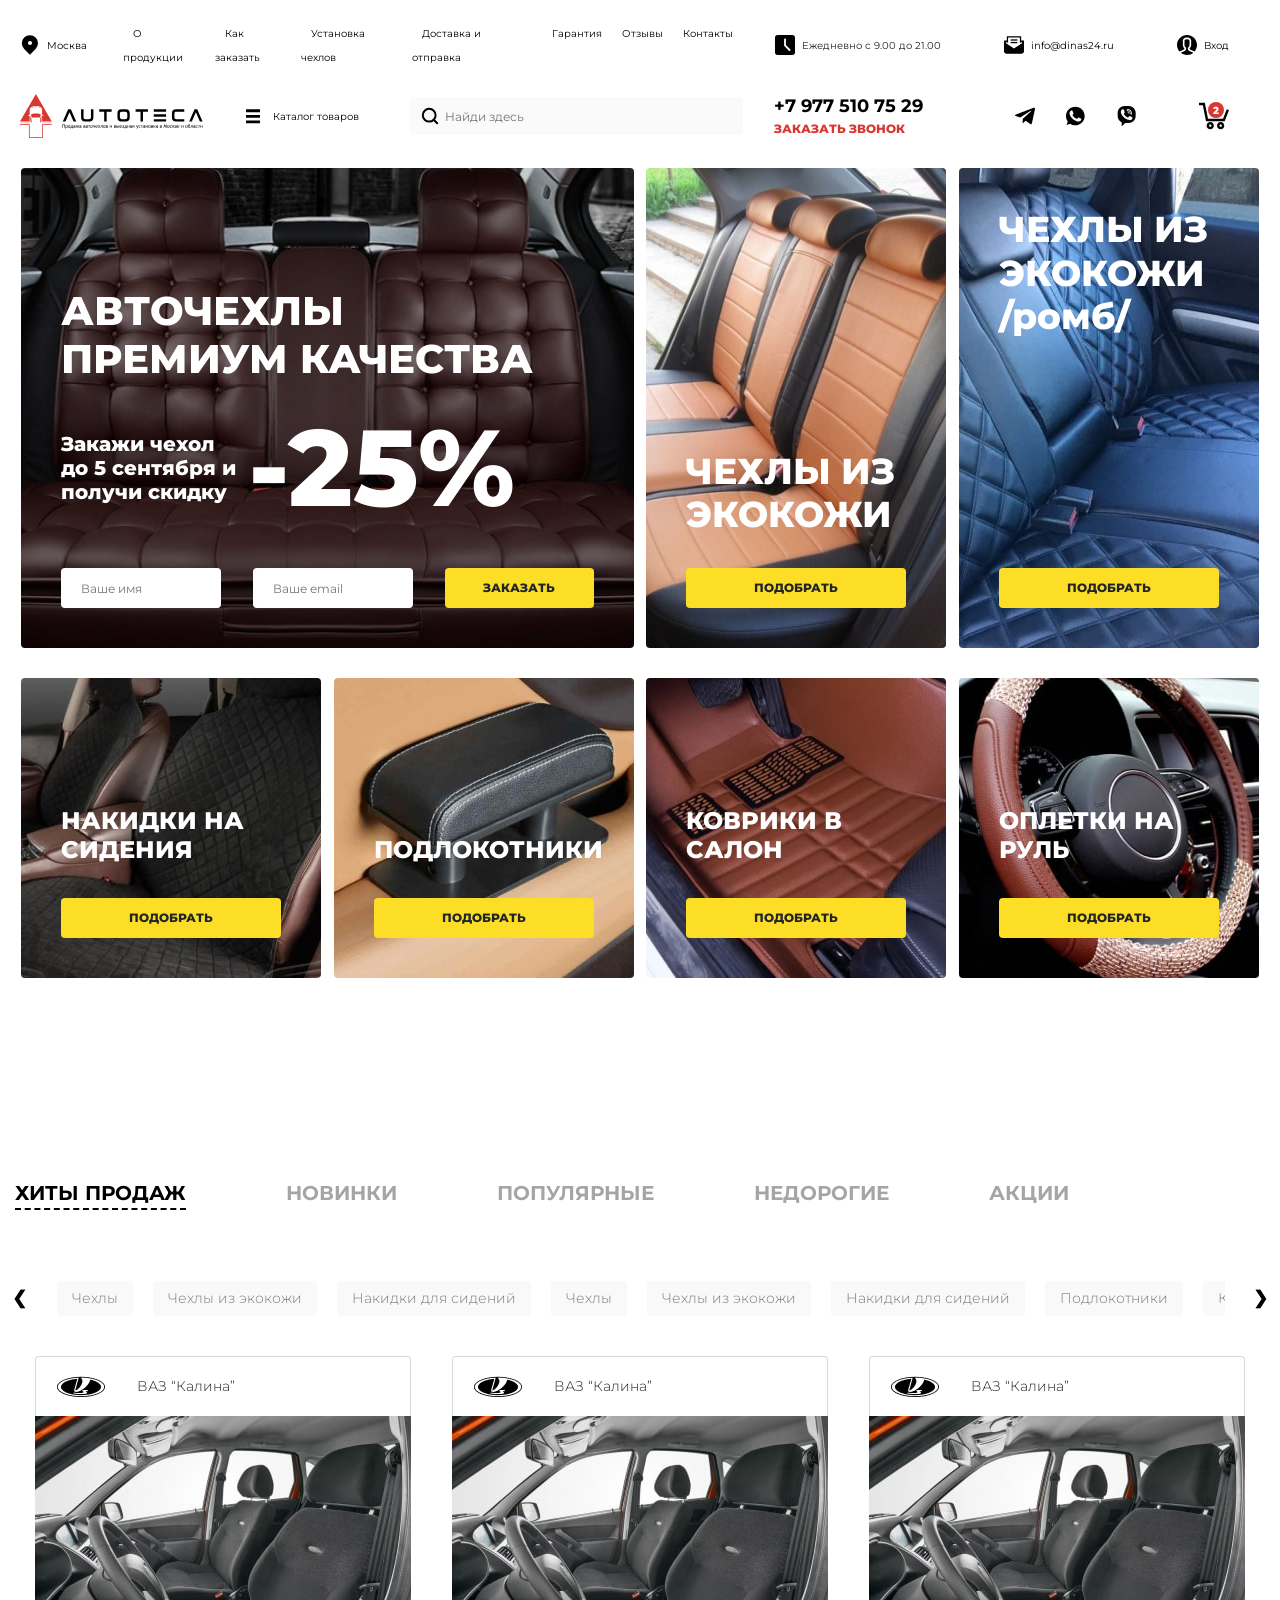
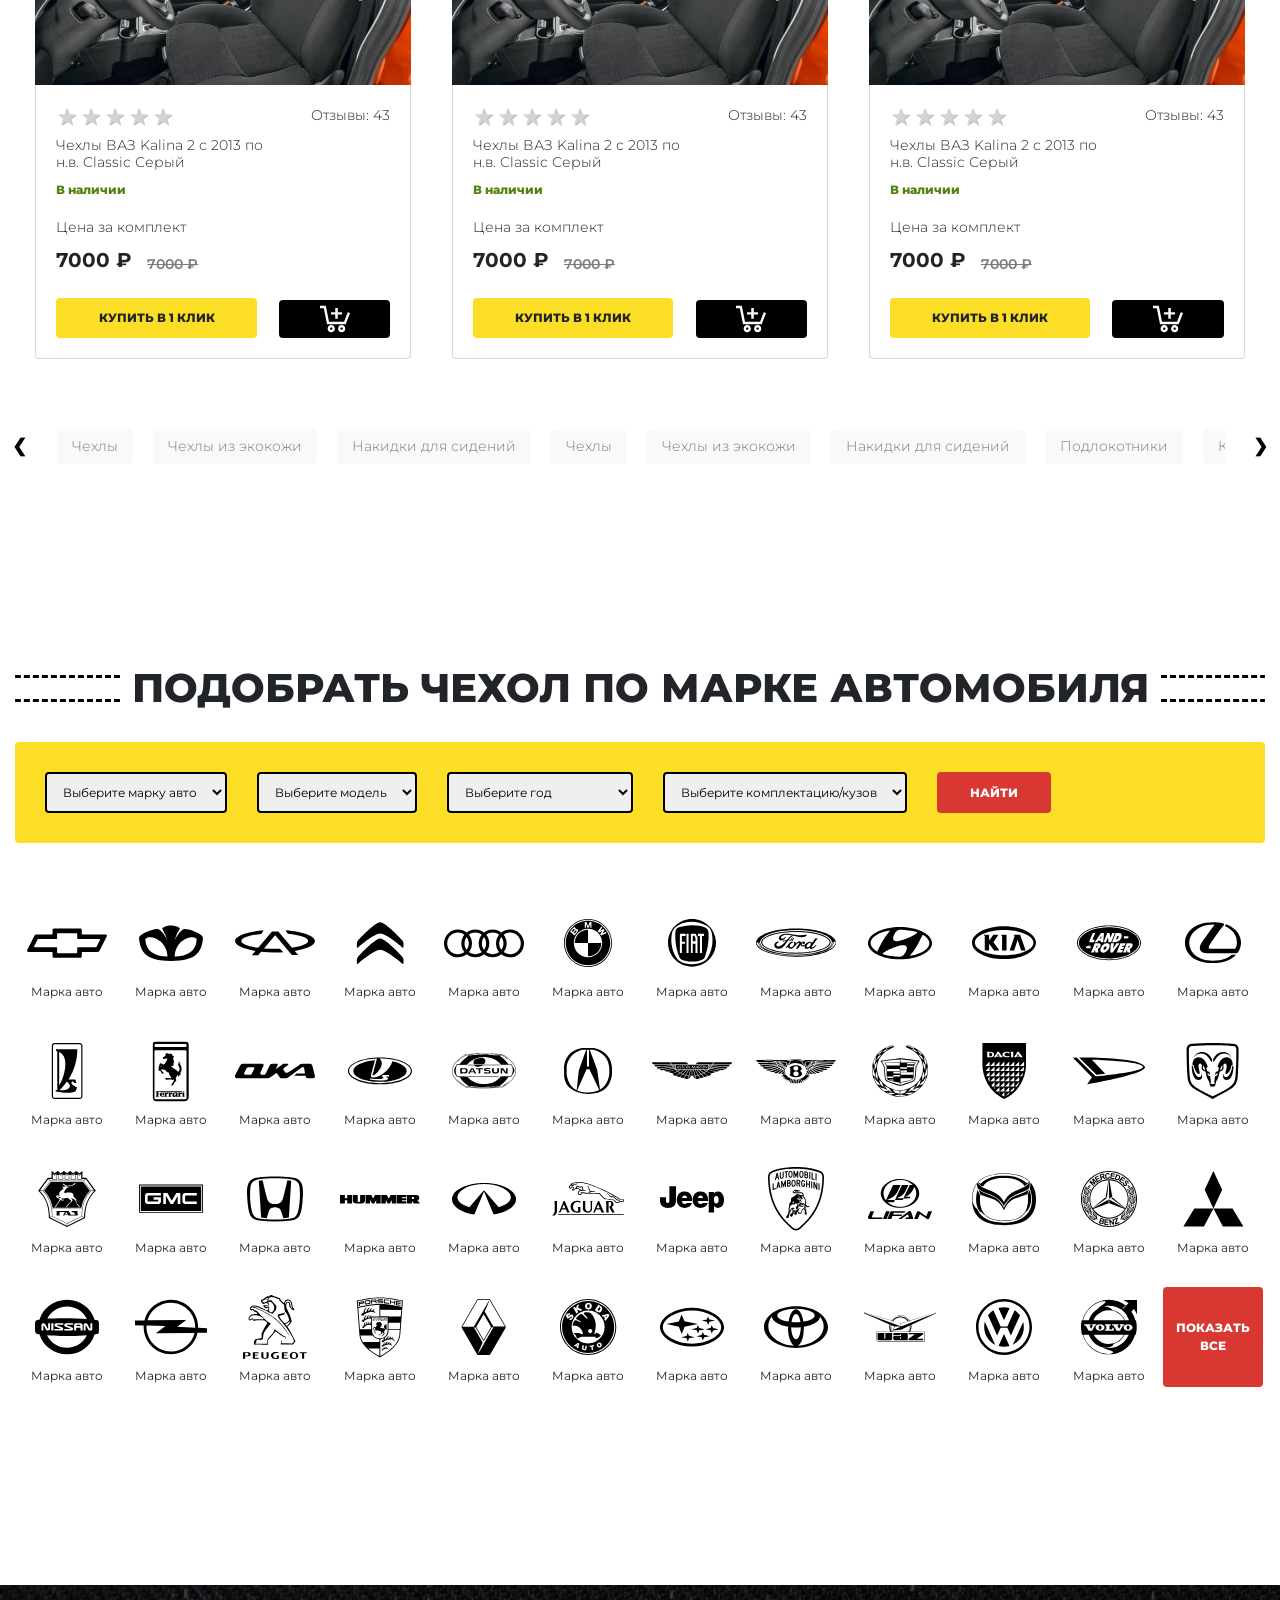
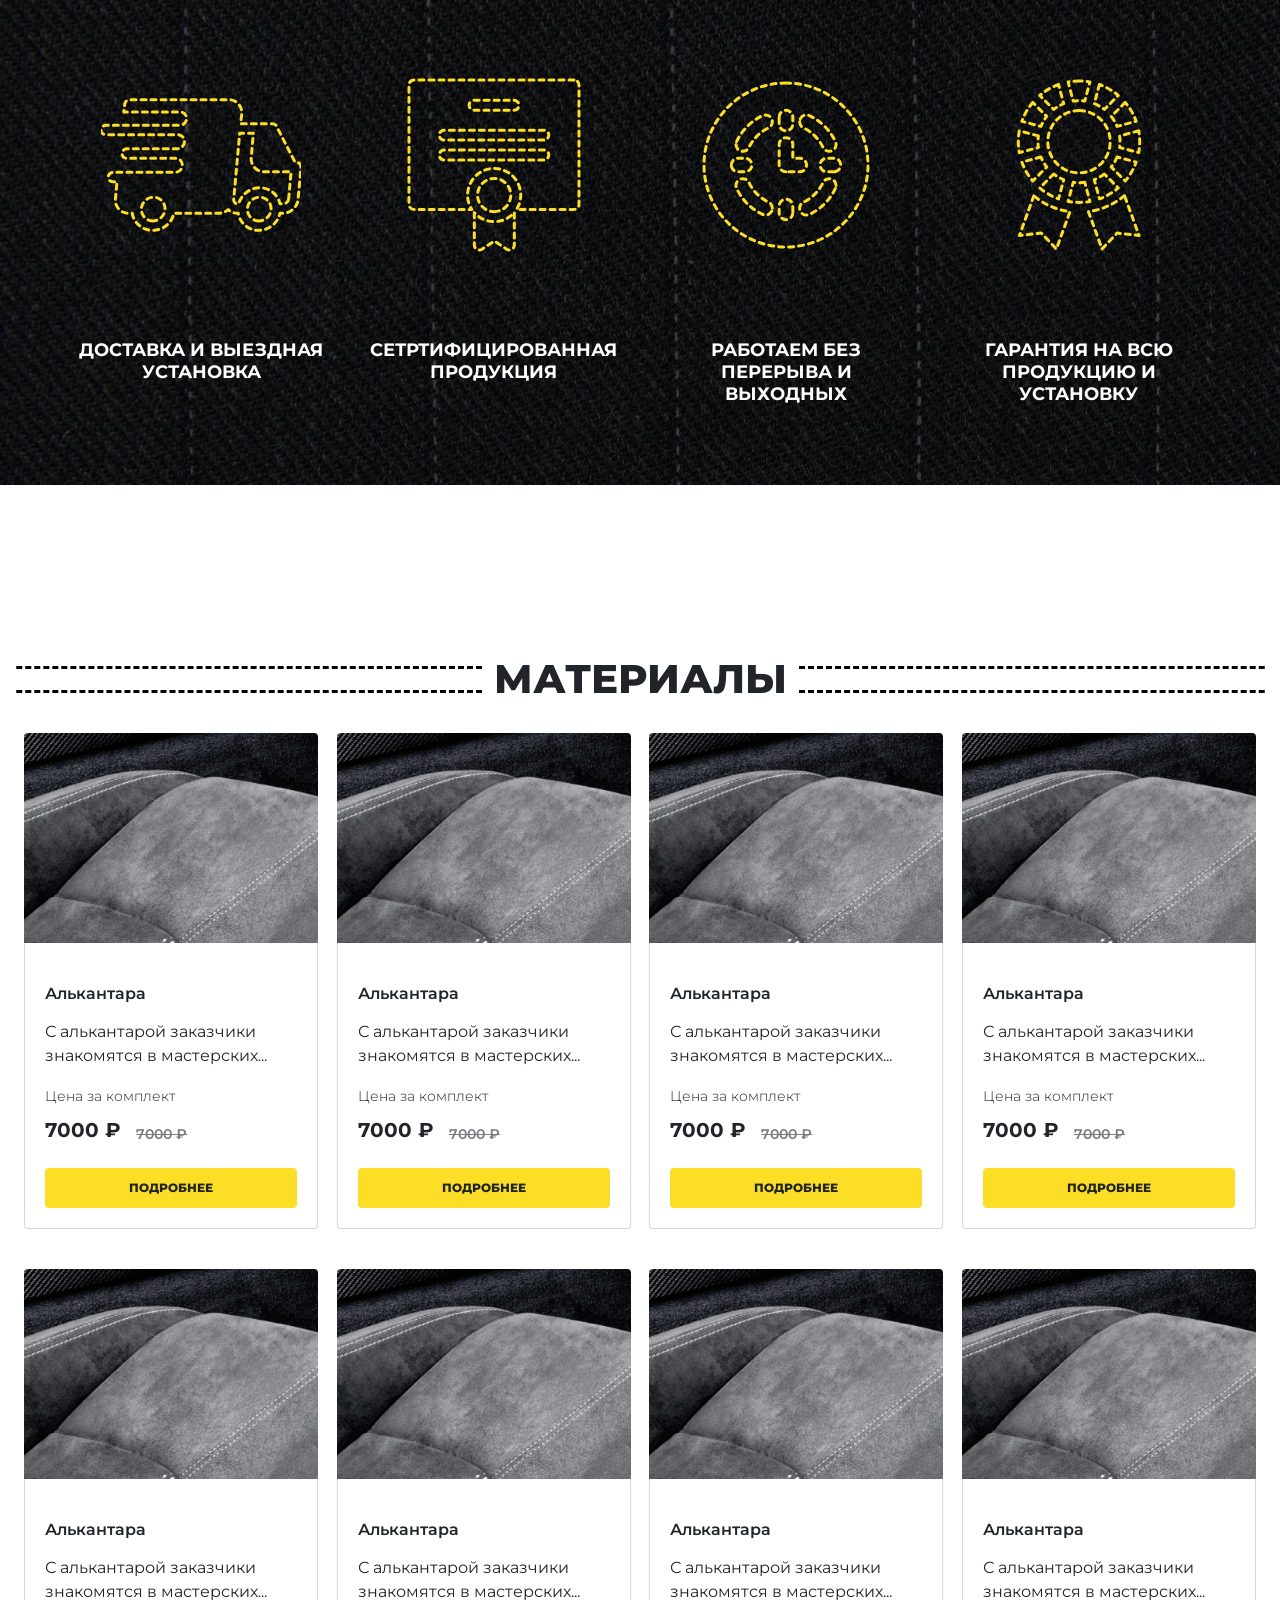
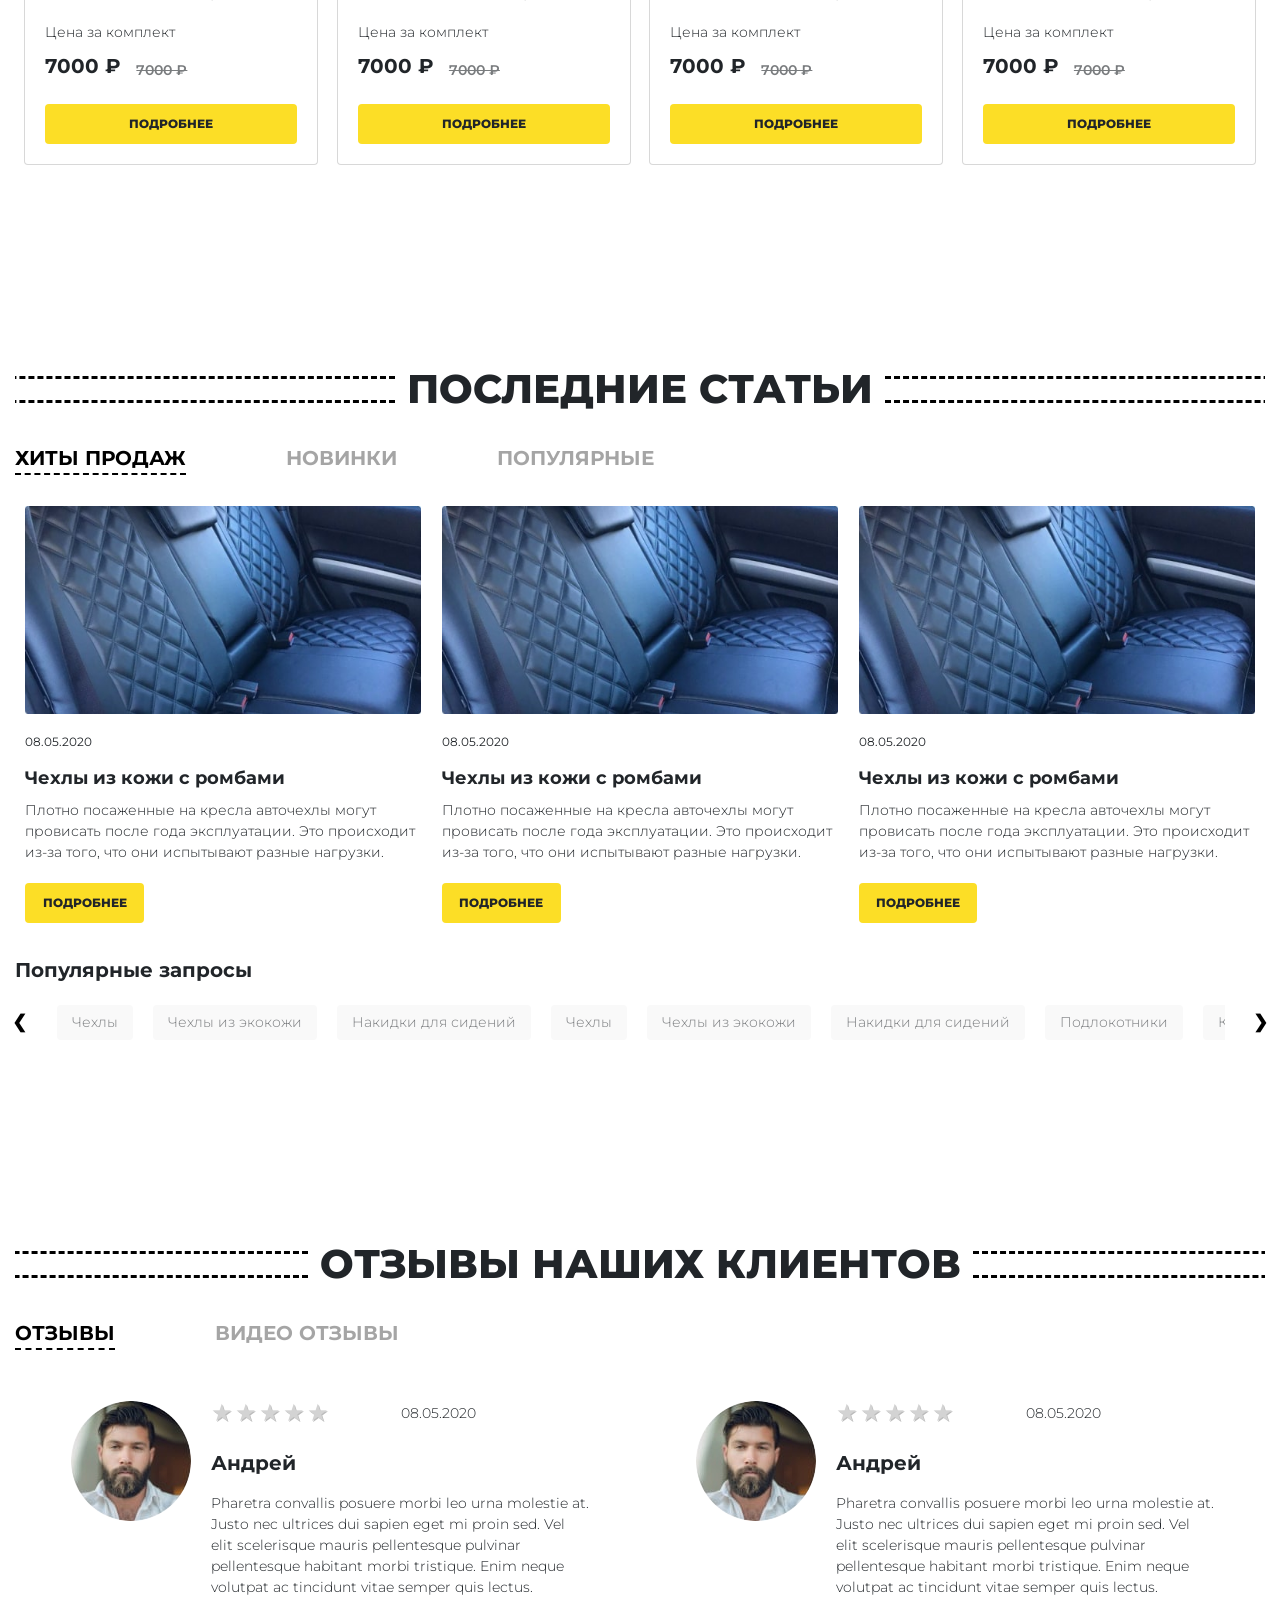
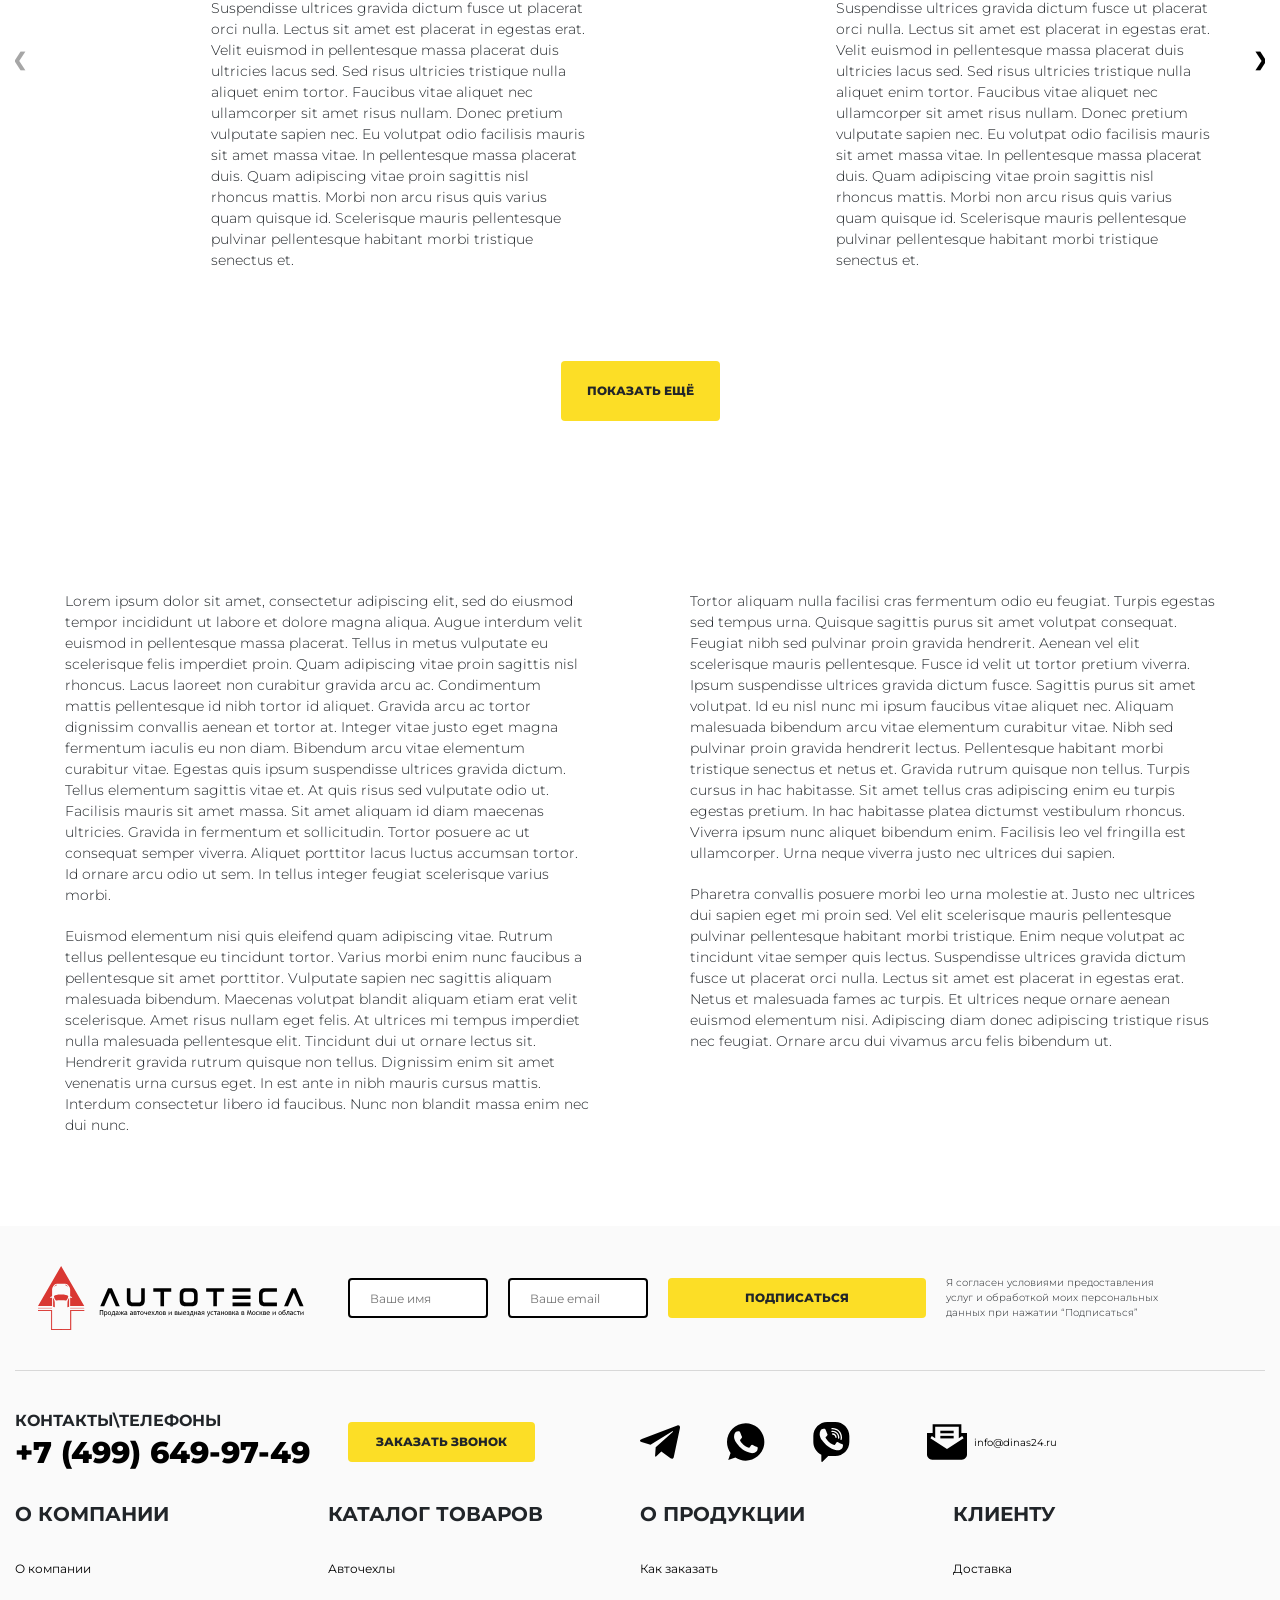
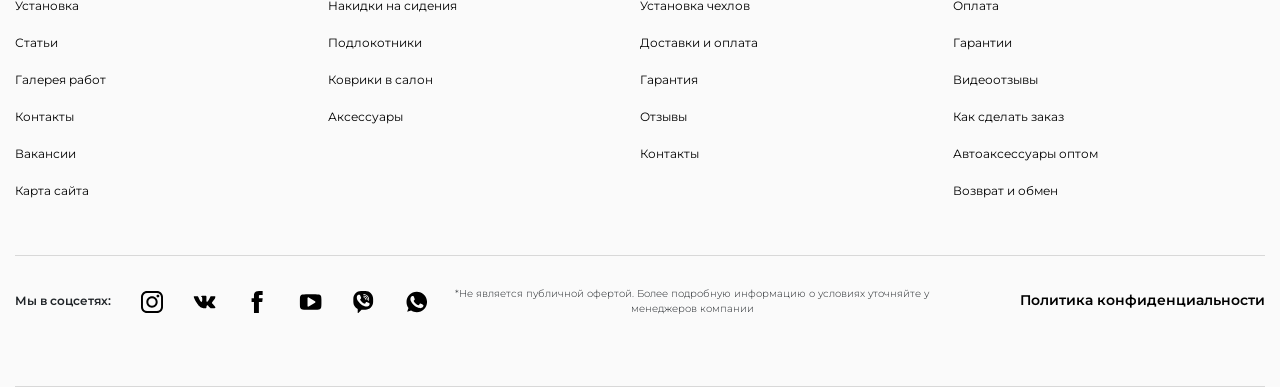
==== commit 3df0c6ec: "update" ====
--- a/index.html
+++ b/index.html
@@ -1541,8 +1541,17 @@
                         <div class="row">
 
                           <div class="col-8 d-flex flex-column align-items-start">
-                            <div class="rating-star card-bestseller__rating">
-                              * * * * *
+                            <div class="rating-star reviews-item__rating">
+                              <input type="radio" id="star-5" name="rating" value="5">
+                              <label for="star-5" title="Оценка «5»"></label>
+                              <input type="radio" id="star-4" name="rating" value="4">
+                              <label for="star-4" title="Оценка «4»"></label>
+                              <input type="radio" id="star-3" name="rating" value="3">
+                              <label for="star-3" title="Оценка «3»"></label>
+                              <input type="radio" id="star-2" name="rating" value="2">
+                              <label for="star-2" title="Оценка «2»"></label>
+                              <input type="radio" id="star-1" name="rating" value="1">
+                              <label for="star-1" title="Оценка «1»"></label>
                             </div>
                             <h4 class="card-bestseller__text">
                               Чехлы ВАЗ Kalina 2
@@ -1610,8 +1619,17 @@
                         <div class="row">
 
                           <div class="col-8">
-                            <div class="rating-star card-bestseller__rating">
-                              * * * * *
+                            <div class="rating-star reviews-item__rating">
+                              <input type="radio" id="star-5" name="rating" value="5">
+                              <label for="star-5" title="Оценка «5»"></label>
+                              <input type="radio" id="star-4" name="rating" value="4">
+                              <label for="star-4" title="Оценка «4»"></label>
+                              <input type="radio" id="star-3" name="rating" value="3">
+                              <label for="star-3" title="Оценка «3»"></label>
+                              <input type="radio" id="star-2" name="rating" value="2">
+                              <label for="star-2" title="Оценка «2»"></label>
+                              <input type="radio" id="star-1" name="rating" value="1">
+                              <label for="star-1" title="Оценка «1»"></label>
                             </div>
                             <h4 class="card-bestseller__text">
                               Чехлы ВАЗ Kalina 2
@@ -1677,8 +1695,17 @@
                         <div class="row">
 
                           <div class="col-8">
-                            <div class="rating-star card-bestseller__rating">
-                              * * * * *
+                            <div class="rating-star reviews-item__rating">
+                              <input type="radio" id="star-5" name="rating" value="5">
+                              <label for="star-5" title="Оценка «5»"></label>
+                              <input type="radio" id="star-4" name="rating" value="4">
+                              <label for="star-4" title="Оценка «4»"></label>
+                              <input type="radio" id="star-3" name="rating" value="3">
+                              <label for="star-3" title="Оценка «3»"></label>
+                              <input type="radio" id="star-2" name="rating" value="2">
+                              <label for="star-2" title="Оценка «2»"></label>
+                              <input type="radio" id="star-1" name="rating" value="1">
+                              <label for="star-1" title="Оценка «1»"></label>
                             </div>
                             <h4 class="card-bestseller__text">
                               Чехлы ВАЗ Kalina 2
@@ -1744,8 +1771,17 @@
                         <div class="row">
 
                           <div class="col-8">
-                            <div class="rating-star card-bestseller__rating">
-                              * * * * *
+                            <div class="rating-star reviews-item__rating">
+                              <input type="radio" id="star-5" name="rating" value="5">
+                              <label for="star-5" title="Оценка «5»"></label>
+                              <input type="radio" id="star-4" name="rating" value="4">
+                              <label for="star-4" title="Оценка «4»"></label>
+                              <input type="radio" id="star-3" name="rating" value="3">
+                              <label for="star-3" title="Оценка «3»"></label>
+                              <input type="radio" id="star-2" name="rating" value="2">
+                              <label for="star-2" title="Оценка «2»"></label>
+                              <input type="radio" id="star-1" name="rating" value="1">
+                              <label for="star-1" title="Оценка «1»"></label>
                             </div>
                             <h4 class="card-bestseller__text">
                               Чехлы ВАЗ Kalina 2
@@ -1821,8 +1857,17 @@
                         <div class="row">
 
                           <div class="col-8">
-                            <div class="rating-star card-bestseller__rating">
-                              * * * * *
+                            <div class="rating-star reviews-item__rating">
+                              <input type="radio" id="star-5" name="rating" value="5">
+                              <label for="star-5" title="Оценка «5»"></label>
+                              <input type="radio" id="star-4" name="rating" value="4">
+                              <label for="star-4" title="Оценка «4»"></label>
+                              <input type="radio" id="star-3" name="rating" value="3">
+                              <label for="star-3" title="Оценка «3»"></label>
+                              <input type="radio" id="star-2" name="rating" value="2">
+                              <label for="star-2" title="Оценка «2»"></label>
+                              <input type="radio" id="star-1" name="rating" value="1">
+                              <label for="star-1" title="Оценка «1»"></label>
                             </div>
                             <h4 class="card-bestseller__text">
                               Чехлы ВАЗ Kalina 2
@@ -1888,8 +1933,17 @@
                         <div class="row">
 
                           <div class="col-8">
-                            <div class="rating-star card-bestseller__rating">
-                              * * * * *
+                            <div class="rating-star reviews-item__rating">
+                              <input type="radio" id="star-5" name="rating" value="5">
+                              <label for="star-5" title="Оценка «5»"></label>
+                              <input type="radio" id="star-4" name="rating" value="4">
+                              <label for="star-4" title="Оценка «4»"></label>
+                              <input type="radio" id="star-3" name="rating" value="3">
+                              <label for="star-3" title="Оценка «3»"></label>
+                              <input type="radio" id="star-2" name="rating" value="2">
+                              <label for="star-2" title="Оценка «2»"></label>
+                              <input type="radio" id="star-1" name="rating" value="1">
+                              <label for="star-1" title="Оценка «1»"></label>
                             </div>
                             <h4 class="card-bestseller__text">
                               Чехлы ВАЗ Kalina 2
@@ -1955,8 +2009,17 @@
                         <div class="row">
 
                           <div class="col-8">
-                            <div class="rating-star card-bestseller__rating">
-                              * * * * *
+                            <div class="rating-star reviews-item__rating">
+                              <input type="radio" id="star-5" name="rating" value="5">
+                              <label for="star-5" title="Оценка «5»"></label>
+                              <input type="radio" id="star-4" name="rating" value="4">
+                              <label for="star-4" title="Оценка «4»"></label>
+                              <input type="radio" id="star-3" name="rating" value="3">
+                              <label for="star-3" title="Оценка «3»"></label>
+                              <input type="radio" id="star-2" name="rating" value="2">
+                              <label for="star-2" title="Оценка «2»"></label>
+                              <input type="radio" id="star-1" name="rating" value="1">
+                              <label for="star-1" title="Оценка «1»"></label>
                             </div>
                             <h4 class="card-bestseller__text">
                               Чехлы ВАЗ Kalina 2
@@ -2032,8 +2095,17 @@
                         <div class="row">
 
                           <div class="col-8">
-                            <div class="rating-star card-bestseller__rating">
-                              * * * * *
+                            <div class="rating-star reviews-item__rating">
+                              <input type="radio" id="star-5" name="rating" value="5">
+                              <label for="star-5" title="Оценка «5»"></label>
+                              <input type="radio" id="star-4" name="rating" value="4">
+                              <label for="star-4" title="Оценка «4»"></label>
+                              <input type="radio" id="star-3" name="rating" value="3">
+                              <label for="star-3" title="Оценка «3»"></label>
+                              <input type="radio" id="star-2" name="rating" value="2">
+                              <label for="star-2" title="Оценка «2»"></label>
+                              <input type="radio" id="star-1" name="rating" value="1">
+                              <label for="star-1" title="Оценка «1»"></label>
                             </div>
                             <h4 class="card-bestseller__text">
                               Чехлы ВАЗ Kalina 2
@@ -2099,8 +2171,17 @@
                         <div class="row">
 
                           <div class="col-8">
-                            <div class="rating-star card-bestseller__rating">
-                              * * * * *
+                            <div class="rating-star reviews-item__rating">
+                              <input type="radio" id="star-5" name="rating" value="5">
+                              <label for="star-5" title="Оценка «5»"></label>
+                              <input type="radio" id="star-4" name="rating" value="4">
+                              <label for="star-4" title="Оценка «4»"></label>
+                              <input type="radio" id="star-3" name="rating" value="3">
+                              <label for="star-3" title="Оценка «3»"></label>
+                              <input type="radio" id="star-2" name="rating" value="2">
+                              <label for="star-2" title="Оценка «2»"></label>
+                              <input type="radio" id="star-1" name="rating" value="1">
+                              <label for="star-1" title="Оценка «1»"></label>
                             </div>
                             <h4 class="card-bestseller__text">
                               Чехлы ВАЗ Kalina 2
@@ -2176,8 +2257,17 @@
                         <div class="row">
 
                           <div class="col-8 d-flex flex-column align-items-start">
-                            <div class="rating-star card-bestseller__rating">
-                              * * * * *
+                            <div class="rating-star reviews-item__rating">
+                              <input type="radio" id="star-5" name="rating" value="5">
+                              <label for="star-5" title="Оценка «5»"></label>
+                              <input type="radio" id="star-4" name="rating" value="4">
+                              <label for="star-4" title="Оценка «4»"></label>
+                              <input type="radio" id="star-3" name="rating" value="3">
+                              <label for="star-3" title="Оценка «3»"></label>
+                              <input type="radio" id="star-2" name="rating" value="2">
+                              <label for="star-2" title="Оценка «2»"></label>
+                              <input type="radio" id="star-1" name="rating" value="1">
+                              <label for="star-1" title="Оценка «1»"></label>
                             </div>
                             <h4 class="card-bestseller__text">
                               Чехлы ВАЗ Kalina 2
@@ -2243,8 +2333,17 @@
                         <div class="row">
 
                           <div class="col-8">
-                            <div class="rating-star card-bestseller__rating">
-                              * * * * *
+                            <div class="rating-star reviews-item__rating">
+                              <input type="radio" id="star-5" name="rating" value="5">
+                              <label for="star-5" title="Оценка «5»"></label>
+                              <input type="radio" id="star-4" name="rating" value="4">
+                              <label for="star-4" title="Оценка «4»"></label>
+                              <input type="radio" id="star-3" name="rating" value="3">
+                              <label for="star-3" title="Оценка «3»"></label>
+                              <input type="radio" id="star-2" name="rating" value="2">
+                              <label for="star-2" title="Оценка «2»"></label>
+                              <input type="radio" id="star-1" name="rating" value="1">
+                              <label for="star-1" title="Оценка «1»"></label>
                             </div>
                             <h4 class="card-bestseller__text">
                               Чехлы ВАЗ Kalina 2
@@ -2310,8 +2409,17 @@
                         <div class="row">
 
                           <div class="col-8">
-                            <div class="rating-star card-bestseller__rating">
-                              * * * * *
+                            <div class="rating-star reviews-item__rating">
+                              <input type="radio" id="star-5" name="rating" value="5">
+                              <label for="star-5" title="Оценка «5»"></label>
+                              <input type="radio" id="star-4" name="rating" value="4">
+                              <label for="star-4" title="Оценка «4»"></label>
+                              <input type="radio" id="star-3" name="rating" value="3">
+                              <label for="star-3" title="Оценка «3»"></label>
+                              <input type="radio" id="star-2" name="rating" value="2">
+                              <label for="star-2" title="Оценка «2»"></label>
+                              <input type="radio" id="star-1" name="rating" value="1">
+                              <label for="star-1" title="Оценка «1»"></label>
                             </div>
                             <h4 class="card-bestseller__text">
                               Чехлы ВАЗ Kalina 2
@@ -2377,8 +2485,17 @@
                         <div class="row">
 
                           <div class="col-8">
-                            <div class="rating-star card-bestseller__rating">
-                              * * * * *
+                            <div class="rating-star reviews-item__rating">
+                              <input type="radio" id="star-5" name="rating" value="5">
+                              <label for="star-5" title="Оценка «5»"></label>
+                              <input type="radio" id="star-4" name="rating" value="4">
+                              <label for="star-4" title="Оценка «4»"></label>
+                              <input type="radio" id="star-3" name="rating" value="3">
+                              <label for="star-3" title="Оценка «3»"></label>
+                              <input type="radio" id="star-2" name="rating" value="2">
+                              <label for="star-2" title="Оценка «2»"></label>
+                              <input type="radio" id="star-1" name="rating" value="1">
+                              <label for="star-1" title="Оценка «1»"></label>
                             </div>
                             <h4 class="card-bestseller__text">
                               Чехлы ВАЗ Kalina 2
@@ -2454,8 +2571,17 @@
                         <div class="row">
 
                           <div class="col-8">
-                            <div class="rating-star card-bestseller__rating">
-                              * * * * *
+                            <div class="rating-star reviews-item__rating">
+                              <input type="radio" id="star-5" name="rating" value="5">
+                              <label for="star-5" title="Оценка «5»"></label>
+                              <input type="radio" id="star-4" name="rating" value="4">
+                              <label for="star-4" title="Оценка «4»"></label>
+                              <input type="radio" id="star-3" name="rating" value="3">
+                              <label for="star-3" title="Оценка «3»"></label>
+                              <input type="radio" id="star-2" name="rating" value="2">
+                              <label for="star-2" title="Оценка «2»"></label>
+                              <input type="radio" id="star-1" name="rating" value="1">
+                              <label for="star-1" title="Оценка «1»"></label>
                             </div>
                             <h4 class="card-bestseller__text">
                               Чехлы ВАЗ Kalina 2
@@ -2521,8 +2647,17 @@
                         <div class="row">
 
                           <div class="col-8">
-                            <div class="rating-star card-bestseller__rating">
-                              * * * * *
+                            <div class="rating-star reviews-item__rating">
+                              <input type="radio" id="star-5" name="rating" value="5">
+                              <label for="star-5" title="Оценка «5»"></label>
+                              <input type="radio" id="star-4" name="rating" value="4">
+                              <label for="star-4" title="Оценка «4»"></label>
+                              <input type="radio" id="star-3" name="rating" value="3">
+                              <label for="star-3" title="Оценка «3»"></label>
+                              <input type="radio" id="star-2" name="rating" value="2">
+                              <label for="star-2" title="Оценка «2»"></label>
+                              <input type="radio" id="star-1" name="rating" value="1">
+                              <label for="star-1" title="Оценка «1»"></label>
                             </div>
                             <h4 class="card-bestseller__text">
                               Чехлы ВАЗ Kalina 2
@@ -2588,8 +2723,17 @@
                         <div class="row">
 
                           <div class="col-8">
-                            <div class="rating-star card-bestseller__rating">
-                              * * * * *
+                            <div class="rating-star reviews-item__rating">
+                              <input type="radio" id="star-5" name="rating" value="5">
+                              <label for="star-5" title="Оценка «5»"></label>
+                              <input type="radio" id="star-4" name="rating" value="4">
+                              <label for="star-4" title="Оценка «4»"></label>
+                              <input type="radio" id="star-3" name="rating" value="3">
+                              <label for="star-3" title="Оценка «3»"></label>
+                              <input type="radio" id="star-2" name="rating" value="2">
+                              <label for="star-2" title="Оценка «2»"></label>
+                              <input type="radio" id="star-1" name="rating" value="1">
+                              <label for="star-1" title="Оценка «1»"></label>
                             </div>
                             <h4 class="card-bestseller__text">
                               Чехлы ВАЗ Kalina 2
--- a/main.css
+++ b/main.css
@@ -1 +1 @@
-@import url(https://fonts.googleapis.com/css2?family=Montserrat:wght@300;400;500;600;700;800&display=swap);*,:after,:before{box-sizing:border-box}ol[class],ul[class]{padding:0}blockquote,body,dd,dl,figcaption,figure,h1,h2,h3,h4,h5,h6,li,ol[class],p,ul[class]{margin:0}body,html{min-height:100vh;scroll-behavior:smooth;text-rendering:optimizeSpeed;line-height:1.5;font-family:Montserrat,sans-serif;overflow-x:hidden}section{padding:80px 0}section:first-child{padding:0 0 90px}@media(max-width:767px){section{padding:30px 0}section:first-child{padding:0 0 30px}}ol[class],ul[class]{list-style:none}a,a:hover{color:#000;text-decoration:none}a:not([class]){text-decoration-skip-ink:auto}img{max-width:100%;display:block}button,input,select,textarea{font:inherit}button,button:active,button:focus,button:hover,input,input:active,input:focus,input:hover,textarea,textarea:active,textarea:focus,textarea:hover{cursor:pointer;border:none;outline:none}textarea{resize:none}@media(prefers-reduced-motion:reduce){*{animation-duration:.01ms!important;animation-iteration-count:1!important;transition-duration:.01ms!important;scroll-behavior:auto!important}}.animationShow{animation:showTabs .6s}.animationHide{animation:hideTabs .6s}@keyframes showTabs{0%{opacity:0}to{opacity:1}}@keyframes hideTabs{0%{opacity:1}to{opacity:0}}.advantage{background-size:cover;background-repeat:no-repeat;padding:80px;margin:90px 0}.advantage__item{display:flex;flex-direction:column;justify-content:center;align-items:center}.advantage__img{margin-bottom:75px}.advantage__text{word-wrap:break-word;font-size:20px;text-transform:uppercase;font-weight:700;color:#fff;text-align:center;padding:0 30px}@media(max-width:1629px){.advantage{padding:80px 40px}.advantage__text{font-size:18px;padding:0 10px}}@media(max-width:768px){.advantage{padding:80px 40px}.advantage__img{margin-bottom:10px}.advantage__text{margin-bottom:80px}}.articles__sort{font-weight:700;font-size:20px;margin-right:150px;opacity:.35;transition:all .3s}.articles__sort:hover{opacity:.6}.articles__sort-active{opacity:1;border-bottom:2px dashed #000}.articles__item{display:flex}.articles-item{width:95%;margin:0 auto;padding-bottom:32px;cursor:pointer;display:block}.articles-item__img{padding-bottom:15px}.articles-item__date{font-size:12px}.articles-item__title{padding-top:15px;font-size:18px;font-weight:700;padding-bottom:10px}.articles-item__text{font-size:14px;font-weight:300;padding-bottom:20px}.articles-item__btn{min-height:40px;padding:6px 36px;width:30%}.articles-item__info{display:flex;justify-content:space-between;align-items:center;font-size:12px}.articles-item__author{position:relative}.articles-item__author:before{content:url(img/pen/ 1.svg);display:block;position:absolute;top:0;left:-30px}.articles-item__view{position:relative;margin-right:15px}.articles-item__view:before{content:url(img/enable/ 1.svg);display:block;position:absolute;top:0;left:-30px}.articles-item:hover .articles-item__title{color:#d93732}@media screen and (min-width:991px)and (max-width:1200px){.articles-item__title{font-size:16px}}.btn{background-color:#fcde26}.btn,.btn-black{font-size:12px;font-weight:800;border-radius:4px;transition:all .3s;text-transform:uppercase;display:flex;justify-content:center;align-items:center}.btn-black{background-color:#000;color:#fff}.btn-black:hover{background-color:#27969d;color:#fff;-webkit-box-shadow:0 0 15px 10px rgba(39,150,157,.43);-moz-box-shadow:0 0 15px 10px rgba(39,150,157,.43);box-shadow:0 0 15px 10px rgba(39,150,157,.43)}.btn-transparent{background-color:transparent;border:2px dashed #fff;color:#fff}.btn-transparent:hover{border:2px solid #fff;background-color:transparent!important}.btn-red{display:flex;justify-content:center;align-items:center}.btn-red,.btn:hover{background-color:#d93732}.btn:hover{color:#fff;-webkit-box-shadow:0 0 15px 10px rgba(217,55,50,.43);-moz-box-shadow:0 0 15px 10px rgba(217,55,50,.43);box-shadow:0 0 15px 10px rgba(217,55,50,.43)}@media(max-width:1279px){.btn{font-size:10px}}.bigdashboard-m{height:480px;width:98%;padding:40px;border-radius:4px;background-repeat:no-repeat;background-size:cover;background-position:50%;margin:0 auto 30px;display:flex;flex-direction:column;justify-content:flex-end;max-width:784px}.bigdashboard-m__title{font-weight:800;font-size:50px;width:95%;padding-bottom:20px}.bigdashboard-m__subtitle{font-size:25px;font-weight:800;width:35%;padding-right:5px;padding-bottom:35px;display:flex;align-items:center}.bigdashboard-m__subtitle span{font-size:108px;font-weight:800}@media(max-width:1629px){.bigdashboard-m__title{font-size:40px}.bigdashboard-m__subtitle{font-size:20px}}@media(max-width:1279px){.bigdashboard-m__title{font-size:34px}.bigdashboard-m__subtitle{font-size:16px}.bigdashboard-m span{font-size:88px}}@media(max-width:1200px){.bigdashboard-m__title{font-size:29px}.bigdashboard-m__subtitle{font-size:14px}.bigdashboard-m span{font-size:70px}}@media(max-width:767px){.bigdashboard-m{padding:20px}}@media(max-width:500px){.bigdashboard-m{padding:15px}}.bigdashboard-s{height:480px;width:48%;border-radius:4px;background-repeat:no-repeat;background-size:cover;background-position:50%;margin:0 auto 30px;padding:40px;display:flex;flex-direction:column;justify-content:flex-end;max-width:784px}.bigdashboard-s__title{font-weight:800;font-size:40px;padding-bottom:32px}.bigdashboard-s__title-top{padding-bottom:230px}.bigdashboard-s__btn{width:100%;min-height:40px;display:flex;justify-content:center;align-items:center;font-size:12px;font-weight:800;text-transform:uppercase}@media(max-width:1629px){.bigdashboard-s__title{font-weight:800;font-size:36px}}@media(max-width:1279px){.bigdashboard-s__title{font-size:30px}}@media(max-width:1200px){.bigdashboard-s__title{font-size:23px}}@media(max-width:500px){.bigdashboard-s{padding:15px}}.bestseller__sort{font-weight:700;font-size:20px;margin-right:150px;opacity:.35;transition:all .3s;border-bottom:2px dashed transparent;margin-bottom:15px}.bestseller__sort:hover{opacity:.6}.bestseller__sort-active{opacity:1;border-bottom:2px dashed #000}.nav-item:last-child .bestseller__sort{margin-right:0}.nav-link.bestseller__sort{padding:0}.nav-link.bestseller__sort.active{opacity:1;border-bottom:2px dashed #000}@media(max-width:1629px){.bestseller__sort{margin-right:100px}}@media(max-width:1279px){.bestseller__sort{margin-right:50px}}@media(max-width:1200px){.bestseller__sort{font-size:16px}}@media(max-width:991px){.bestseller__sort{font-size:14px;margin-right:25px}}@media(max-width:767px){.bestseller__sort{font-size:12px;margin-right:15px;margin-bottom:15px}}.block-reviews__item{padding:15px 10px!important}.block-reviews__img{display:flex;justify-content:flex-end;padding:15px 0 0 15px}.basket-item{border:1px solid #d8d8d8;border-radius:4px;padding:15px;margin-bottom:20px}.basket-item__name{font-weight:300;font-size:14px}.basket-item__availability,.basket-item__name{padding-bottom:10px;padding-right:15px;padding-left:40px}.basket-item__availability{color:#52820f;font-size:12px}.basket-item__count{display:flex;align-items:center;justify-content:space-between;width:100px}.basket-item__num{font-weight:600;font-size:16px;padding:10px 20px;border:2px solid #000;border-radius:4px}.col,.col-1,.col-2,.col-3,.col-4,.col-5,.col-6,.col-7,.col-8,.col-9,.col-10,.col-11,.col-12,.col-auto,.col-lg,.col-lg-1,.col-lg-2,.col-lg-3,.col-lg-4,.col-lg-5,.col-lg-6,.col-lg-7,.col-lg-8,.col-lg-9,.col-lg-10,.col-lg-11,.col-lg-12,.col-lg-auto,.col-md,.col-md-1,.col-md-2,.col-md-3,.col-md-4,.col-md-5,.col-md-6,.col-md-7,.col-md-8,.col-md-9,.col-md-10,.col-md-11,.col-md-12,.col-md-auto,.col-sm,.col-sm-1,.col-sm-2,.col-sm-3,.col-sm-4,.col-sm-5,.col-sm-6,.col-sm-7,.col-sm-8,.col-sm-9,.col-sm-10,.col-sm-11,.col-sm-12,.col-sm-auto,.col-xl,.col-xl-1,.col-xl-2,.col-xl-3,.col-xl-4,.col-xl-5,.col-xl-6,.col-xl-7,.col-xl-8,.col-xl-9,.col-xl-10,.col-xl-11,.col-xl-12,.col-xl-auto{padding-right:0;padding-left:0}.row{margin-right:0;margin-left:0;width:100%}@media(min-width:1280px){.container,.container-lg,.container-md,.container-sm,.container-xl{max-width:1280px}.col-xl-1{-ms-flex:0 0 8.333333%;flex:0 0 8.333333%;max-width:8.333333%}}@media(min-width:1630px){.container,.container-lg,.container-md,.container-sm,.container-xl{max-width:1630px}}.card-bestseller{width:94%;margin:0 auto 30px;max-width:376px}.card-bestseller__header{border-top:1px solid #d8d8d8;border-left:1px solid #d8d8d8;border-right:1px solid #d8d8d8;border-top-left-radius:4px;border-top-right-radius:4px;display:flex;align-items:center;height:60px;padding:15px;font-size:14px;font-weight:300}.card-bestseller__rating{padding-bottom:20px}.card-bestseller__desc{border-bottom:1px solid #d8d8d8;border-left:1px solid #d8d8d8;border-right:1px solid #d8d8d8;border-bottom-left-radius:4px;border-bottom-right-radius:4px;padding:20px}.card-bestseller__text{font-size:14px;font-weight:300;padding-bottom:10px}.card-bestseller__presence{color:#52820f;font-size:12px;font-weight:800;padding-bottom:20px}.card-bestseller__reviews{font-size:14px;font-weight:300}.card-bestseller__btn{min-height:40px;width:90%}.card-bestseller__btn-b{max-height:40px;padding:4px;width:100%;margin:0 auto}@media(max-width:1279px){.card-bestseller__reviews{font-size:12px}}.contacts__subtitle{font-weight:700;font-size:20px}.contacts__text{font-weight:300;font-size:14px}.contacts__map{padding:0 20px}@media(max-width:1629px){.contacts__subtitle{font-weight:700;font-size:18px}.contacts__text{font-weight:300;font-size:12px}.contacts__map{padding:0 20px}}.contacts-item{display:flex;padding-bottom:45px;align-items:center}.contacts-item__text{padding-left:40px;font-weight:300;font-size:20px}.contacts-item__text span{font-size:20px;font-weight:700}@media(max-width:1629px){.contacts-item{display:flex;padding-bottom:25px;align-items:center}.contacts-item__text{padding-left:30px;font-size:16px}.contacts-item__text span{font-size:18px;font-weight:700}}.contacts-social{padding-bottom:60px}.contacts-social__link{margin-left:0!important;margin-right:20px}@media(max-width:1629px){.contacts-social__link svg{width:30px;height:30px}}@media(max-width:1200px){.contacts-social__link{margin-left:0!important;margin-right:10px}}@media(max-width:767px){.contacts-social__link{margin-left:0!important;margin-right:5px}}.category-select__item{margin-bottom:30px;width:90%}.category-select__link{display:block;border-bottom:2px dashed #000;opacity:1;font-size:16px;font-weight:600;position:relative;margin-bottom:20px}.category-select__link:after{content:url(img/arrowtop.svg);display:block;position:absolute;top:0;right:10px}.category-select__link.collapsed{display:block;border:none;border-bottom:2px dashed #000;opacity:.6;border-radius:0}.category-select__link.collapsed:after{content:url(img/arrowbottom.svg);display:block;position:absolute;top:0;right:10px}.category-select__checkbox{display:flex;position:relative}.category-select__checkbox input{margin-right:15px}.category-select__checkbox label{display:flex!important;align-items:center;padding-left:35px!important;font-size:14px;font-weight:300}.category-select__checkbox span{margin-right:15px}.category-select__color{display:inline-block;width:16px;height:16px;border-radius:50%;margin-top:-2px}.category-select__more{padding-left:35px;font-weight:600;font-size:14px}.category-select__more.collapsed{display:block;border:none}.category-select__img{margin-top:80px}.category-select__price{display:flex;align-items:center}.category-select__num{margin:0 10px;padding:11px 20px;font-weight:300;font-size:14px;max-width:100px}.category-select__num:active,.category-select__num:focus,.category-select__num:hover{border:2px solid #000}.category-select__accept{position:absolute;top:0;right:0}@media screen and (min-width:992px)and (max-width:1280px){.category-select__price{display:flex;align-items:center;flex-direction:column}.category-select__num{margin:0 10px;padding:11px 20px;font-weight:300;font-size:14px;max-width:100px}.category-select__num:active,.category-select__num:focus,.category-select__num:hover{border:2px solid #000}}.checkbox input[type=checkbox]{opacity:0;display:none}.checkbox label{position:relative;display:inline-block;padding-left:22px}.checkbox label:after,.checkbox label:before{position:absolute;content:"";display:inline-block}.checkbox label:before{height:16px;width:16px;background-color:rgba(0,0,0,.2);border-radius:4px;left:0;top:3px}.checkbox label:after{height:5px;width:9px;border-left:2px solid;border-bottom:2px solid;transform:rotate(-45deg);left:4px;top:7px}.checkbox input[type=checkbox]+label:after{content:none}.checkbox input[type=checkbox]:checked+label:after{content:""}.checkbox input[type=checkbox]:checked+label:before{background-color:#fcde26}.category__subtitle{font-weight:800;font-size:12px;margin-bottom:40px}.category__sort{display:flex;justify-content:space-between}.category__select{width:220px;border:2px solid #000;height:40px;border-radius:4px;display:flex;align-items:center;padding:5px;font-weight:300;font-size:14px;margin-bottom:20px}.category__select:active,.category__select:focus,.category__select:hover{border:2px solid #000}.category__page{padding:11px 12px 10px;border-radius:4px;border:2px solid #000;color:#000;font-size:14px;font-weight:300;margin-right:20px;margin-bottom:20px;cursor:pointer}.category__page:hover{background-color:#f1b5b3}.category__page-active{background-color:#d93732;border:2px solid #d93732;color:#fff}.category__page-active:hover{background-color:#d93732!important}@media screen and (max-width:575px){.category__subtitle{font-weight:800;font-size:10px;margin-bottom:20px}.category__sort{flex-direction:column}}.dashboard{color:#fff}.dashboard-s{height:300px;width:48%;border-radius:4px;background-repeat:no-repeat;background-size:cover;background-position:50%;margin:0 auto 30px;display:flex;flex-direction:column;justify-content:flex-end;padding:40px}.dashboard-s__title{font-size:30px;font-weight:800;padding-bottom:33px}.dashboard-s__btn{width:100%;height:40px;display:flex;justify-content:center;align-items:center;font-size:12px;font-weight:800;text-transform:uppercase}@media(max-width:1629px){.dashboard-s__title{font-size:24px}}@media(max-width:1279px){.dashboard-s{padding:30px}.dashboard-s__title{font-size:20px}}@media(max-width:1200px){.dashboard-s{padding:20px}.dashboard-s__title{font-size:18px}}@media(max-width:991px){.dashboard-s{height:480px;padding:20px}.dashboard-s__title{font-size:18px}}@media(max-width:500px){.dashboard-s{padding:15px}.dashboard-s__title{font-size:14px}}.delivery__item{display:flex;padding-bottom:60px}.delivery__img{display:flex;justify-content:center}.delivery__descr{padding-left:60px}.delivery__title{font-size:18px;font-weight:700;padding:7px 0}.delivery__text{font-weight:300;font-size:14px}.delivery__text span{font-weight:600;font-size:16px}.district__title{font-weight:600;font-size:30px}.district__item{padding-bottom:20px}.district__link{font-weight:300;font-size:14px}.district__link-active{font-weight:600;font-size:16px}@media(max-width:574px){.district__title{font-weight:600;font-size:20px}.district__item{padding-bottom:10px}}.form-order{display:flex;justify-content:space-between;align-items:center}.form-order__input{width:30%}.form-order__btn{height:40px;display:flex;justify-content:center;align-items:center;font-size:12px;font-weight:800;text-transform:uppercase;width:28%}@media(max-width:767px){.form-order{display:flex;flex-wrap:wrap;justify-content:space-between;align-items:center}.form-order__input{width:100%;margin-bottom:20px}.form-order__btn{height:40px;display:flex;justify-content:center;align-items:center;font-size:12px;font-weight:800;text-transform:uppercase;width:100%}}.form-input{border-radius:4px;padding:8px 20px;transition:all .3s;max-height:40px}.form-input::placeholder{font-size:12px;font-weight:400;line-height:14}.form-input:hover{background-color:#e1e1e1}.form-input:active,.form-input:focus{background-color:#d93732;color:#fff;font-weight:500}.form-input:active::placeholder,.form-input:focus::placeholder{color:#fff}.form-option{padding-top:5px;word-wrap:break-word}.form-option:hover{background-color:#fcde26}.form-select{border:2px solid #000;border-radius:4px;padding:10px 12px;font-size:12px;transition:all .3s;margin-right:30px;max-width:300px;cursor:pointer}.footer{background:#fafafa}.footer__header{padding:40px 0;border-bottom:1px solid #d8d8d8}.footer__input{margin-left:20px}.footer__input,.footer__input:active,.footer__input:focus,.footer__input:hover{border:2px solid #000}.footer-form__btn,.footer__btn{margin-left:20px;padding:10px 22px;max-height:40px;width:60%}.footer__agreement{font-size:10px;font-weight:300;margin-left:20px;width:55%}.footer__row{padding:40px 0;border-bottom:1px solid #d8d8d8}.footer__footer{padding:30px 0}.footer__text{font-weight:300;font-size:10px;padding:0 15px;text-align:center}.footer__politics{transition:all .3s;font-size:14px;font-weight:600}.footer__politics:hover{color:#d93732}@media screen and (max-width:1200px){.footer__text{font-size:9px}.footer__politics{font-size:11px}.footer__logo svg{width:200px}.footer__form{justify-content:space-around;flex-wrap:wrap}.footer__input{width:40%;margin-bottom:20px}.footer-form__btn,.footer__agreement{width:40%}.footer__btn{width:80%}}@media screen and (max-width:991px){.footer__btn,.footer__logo{margin-bottom:20px}.footer__politics{margin-top:20px}}@media screen and (max-width:767px){.footer__footer,.footer__header,.footer__row{padding:25px 0}.footer__btn{margin-bottom:20px}.footer__politics{margin-top:20px}.footer__form{justify-content:space-around;flex-wrap:wrap}.footer-form__btn{margin-left:0;width:80%}.footer__input{margin-left:0}.footer-form__btn,.footer__input{width:90%;margin-bottom:20px}.footer__agreement{margin-left:0;width:90%;text-align:center}.footer__btn{margin-left:0;width:80%}}.footer-nav__title{font-weight:700;font-size:20px;padding-bottom:30px}.footer-nav__item{padding-bottom:13px}.footer-nav__link{font-size:12px;transition:all .3s}.footer-nav__link:hover{color:#d93732}@media screen and (max-width:1200px){.footer-nav__title{font-size:18px}}.footer-contacts{display:flex;flex-direction:column;justify-content:flex-end;margin-bottom:-13px}.footer-contacts__title{font-weight:700;font-size:20px}.footer-contacts__tel{font-size:40px;font-weight:800;transition:all .3s}.footer-contacts__tel:hover{color:#d93732}@media(max-width:1629px){.footer-contacts__title{font-size:16px}.footer-contacts__tel{font-size:30px}}@media(max-width:1279px){.footer-contacts__tel{font-size:26px}}@media screen and (max-width:1200px){.footer-contacts__title{font-size:14px}.footer-contacts__tel{font-size:22px}}@media screen and (max-width:991px){.footer-contacts{margin-bottom:20px}}.footer-social__title{font-weight:600;font-size:14px}.footer-social__link{margin-left:0!important;margin-right:55px}@media(max-width:1629px){.footer-social__title{font-size:12px}.footer-social__link{margin-right:45px}}@media(max-width:1200px){.footer-social__title{font-size:10px}.footer-social__link svg{width:30px;height:30px}}@media(max-width:991px){.footer-social{margin-bottom:20px}}.faq__btn{transition:all .3s;display:flex;padding:20px;border:2px solid;border-color:#000 #000 transparent;border-top-left-radius:4px;border-top-right-radius:4px;border-bottom-right-radius:0;border-bottom-left-radius:0;border-bottom-right-radius:4px;border-bottom-left-radius:4px;font-weight:600;font-size:16px;margin-bottom:10px}.collapsed{border:2px solid rgba(0,0,0,.2);border-bottom-right-radius:4px;border-bottom-left-radius:4px}.card,.collapsed{transition:all .3s}.card{position:relative;display:-ms-flexbox;display:flex;-ms-flex-direction:column;flex-direction:column;min-width:0;word-wrap:break-word;background-color:#fff;background-clip:border-box;border:2px solid #000;border-top:none;margin-top:-30px;margin-bottom:15px;border-top-left-radius:0;border-top-right-radius:0;border-bottom-left-radius:4px;border-bottom-right-radius:4px;font-weight:300;font-size:14px}@media screen and (max-width:575px){.faq__btn{font-size:14px}.card{font-size:10px}}.gallery__form{background-color:transparent!important}.guearantees__subtitle{font-weight:600;font-size:14px;padding:40px 0}.guearantees__title{font-weight:700;font-size:20px;padding-bottom:20px}.guearantees__text{padding-right:120px;font-weight:300;font-size:14px;padding-bottom:20px}.guearantees__text span{font-weight:600;font-size:16px}.green-form{display:flex;padding:40px 50px;flex-direction:column;background-color:#27969d;color:#fff;max-width:510px;margin:0 auto}.green-form,.green-form__rating{justify-content:center;align-items:center;border-radius:4px}.green-form__rating{width:100%!important;min-height:40px;background-color:#fff}.green-form__title{font-weight:600;font-size:30px;padding-bottom:20px}.green-form__subtitle{font-size:16px;font-weight:600;padding-bottom:30px}.green-form__input{margin-bottom:20px;width:100%}.green-form__select{width:90%}.green-form__par{padding-bottom:10px;font-weight:600;font-size:16px}.green-form__area{height:100px;margin-bottom:20px;width:100%;border-radius:4px;padding:8px 20px;transition:all .3s}.green-form__area::placeholder{font-size:12px;font-weight:400}.green-form__area:hover{background-color:#e1e1e1}.green-form__area:active,.green-form__area:focus{background-color:#d93732;color:#fff;font-weight:500}.green-form__area:active::placeholder,.green-form__area:focus::placeholder{color:#fff}.green-form__btn{height:60px;margin-bottom:20px;width:100%}.green-form__agreement{padding-bottom:10px;font-size:12px;text-align:center}@media screen and (max-width:575px){.green-form{padding:20px 25px}.green-form__title{font-size:20px}.green-form__subtitle{font-size:14px}.green-form__btn{height:40px}.green-form__select{width:100%}.green-form__par{padding-bottom:10px;font-weight:600;font-size:12px}.green-form__agreement{font-size:10px}}.header__top{padding:20px 5px}.header__burger{display:none}.header__bottom{padding:5px 5px 30px}.header__tel{display:flex;flex-direction:column}.header__number{font-size:18px;font-weight:700;transition:all .3s}.header__number:hover{color:#d93732}.header__order{color:#d93732;font-size:12px;font-weight:800;transition:all .3s}.header__btn{padding:7.5px 14px;margin:0 40px}@media(max-width:1200px){.header__number{font-size:14px}.header__order{font-size:10px}}@media screen and (min-width:768px)and (max-width:991px){.header__number{font-size:11px}.header__order{font-size:8px}}.header-form{position:relative;margin-left:35px}.header-form__input{background-color:#fafafa;border-radius:4px;width:333px;padding:7px 35px;transition:all .3s}.header-form__input::placeholder{font-size:12px;font-weight:400;line-height:14}.header-form__input:hover{background-color:#e1e1e1}.header-form__input:active,.header-form__input:focus{background-color:#d93732;color:#fff;font-weight:500}.header-form__input:active::placeholder,.header-form__input:focus::placeholder{color:#fff}.header-form:before{content:url(img/search.svg);display:block;width:20px;height:20px;position:absolute;top:10px;left:11px}@media(max-width:1279px){.header-form{margin-left:20px}.header-form__input{width:295px}}@media(max-width:1200px){.header-form__input{width:220px;padding:2px 35px}.header-form__input::placeholder{font-size:10px}.header-form:before{top:6px}}.header-info,.header-menu__list{display:flex}.header-menu__link{font-size:12px;padding:10px;transition:all .3s;border-radius:4px}.header-menu__link:hover{background-color:#fcde26}@media(max-width:1629px){.header-menu__link{font-size:10px}}@media(max-width:1279px){.header-menu__link{padding:5px}}@media(max-width:1200px){.header-menu__link{font-size:8px}}.headcrumbs{max-width:1630px;width:100%;margin:0 auto -40px;justify-content:center}.headcrumbs,.headcrumbs__list{display:flex}.headcrumbs__item{padding-right:30px;position:relative}.headcrumbs__item:after{content:url(img/arrowright.svg);display:block;position:absolute;top:0;right:11px}.headcrumbs__item:last-child a{opacity:1}.headcrumbs__item:last-child:after{content:"";display:none}.headcrumbs__link{font-size:12px;opacity:.5;transition:all .3s}.headcrumbs__link:hover{color:#d93732}@media screen and (max-width:767px){.headcrumbs{margin-bottom:0}}.how-order__item{padding:0 15px}.how-order__title{font-weight:600;font-size:16px;padding-bottom:20px}.how-order__text{font-weight:300;font-size:14px;padding-bottom:30px}.how-order__img{padding-bottom:50px}.how-order__form{margin-top:80px;display:flex;justify-content:space-between;align-items:center}.how-order__input{width:24%;margin-left:0}.how-order__input,.how-order__input:active,.how-order__input:focus,.how-order__input:hover{border:2px solid #000}.how-order__btn{width:20%;height:40px;color:#fff}.how-order__agreement{width:24%;font-weight:300;font-size:10px;line-height:14px}@media screen and (max-width:1630px){.how-order__btn{width:22%}}@media screen and (max-width:991px){.how-order__form{flex-wrap:wrap}.how-order__input{margin-left:0}.how-order__agreement,.how-order__btn,.how-order__input{width:100%;margin-bottom:20px}.how-order__agreement{text-align:center;line-height:12px}}.icon svg circle.c-t-b,.icon svg path.c-t-r{transition:all .3s}.icon:hover svg path.c-t-r{fill:#d93732}.icon:hover svg circle.c-t-b{fill:#000}.icon-text{display:flex;align-items:center}.icon-text__pl{padding-left:55px}.icon-text__text{padding-top:2px;padding-left:7px;font-size:12px}.icon-text__link{transition:all .3s}.icon-text__link:hover{color:#d93732}@media(max-width:1629px){.icon-text__pl{padding-left:20px}.icon-text__link,.icon-text__text{font-size:10px}}@media(max-width:1199px){.icon-text svg{width:30px;height:30px}.icon-text__img svg{width:15px;height:15px}.icon-text .icon-text__link,.icon-text .icon-text__text{font-size:8px}}.logo{transition:all .3s}.logo:hover{transform:scale(1.1)}.mark-item{display:flex;flex-direction:column;align-items:center;justify-content:center;cursor:pointer;transition:all .3s}.mark-item:active{transform:scale(1.1)}.mark-item__img path{transition:all .3s}.mark-item:hover path{fill:#d93732}.mark-item__name{margin-bottom:30px;text-align:center;font-size:14px}.mark-item__btn{width:100px;height:100px;padding:14px;color:#fff;font-size:12px;font-weight:800}.mark-item__btn:hover{color:#000}@media screen and (min-width:1200px)and (max-width:1280px){.mark-item__img svg{width:80px;height:80px}.mark-item__name{font-size:12px}}@media screen and (max-width:1200px)and (max-width:1280px){.mark-item__name{margin-bottom:15px}}.materials-item{width:94%;margin:0 auto 40px;border-radius:4px;max-width:376px}.materials-item__img img{border-top-left-radius:4px;border-top-right-radius:4px}.materials-item__description{border-bottom:1px solid #d8d8d8;border-left:1px solid #d8d8d8;border-right:1px solid #d8d8d8;border-bottom-left-radius:4px;border-bottom-right-radius:4px;padding:20px}.materials-item__name{font-weight:600;font-size:16px;padding-top:19px;padding-bottom:14px}.materials-item__text{padding-bottom:20px}.materials-item__btn{min-height:40px;width:100%}.menu-catalog{position:fixed;top:0;height:100%;margin-left:0;overflow:auto;transition:all .3s;z-index:100;display:none}.menu-catalog-active{display:block}.menu-catalog__wrapper{min-height:100%;height:auto;display:flex}.menu-catalog__nav{width:320px;padding:30px;background-color:#27969d}.menu-catalog__item{padding:12px 0;cursor:pointer}.menu-catalog__item path{transition:all .3s}.menu-catalog__item:hover a{color:#000}.menu-catalog__item:hover path{fill:#000}.menu-catalog__link{font-size:14px;font-weight:300;color:#fff;transition:all .3s;opacity:.6}.menu-catalog__link-active{opacity:1;display:block;font-weight:600;position:relative}.menu-catalog__link-active:after{content:url(img/left-arrow.svg);display:block;position:absolute;top:7px;right:0}.menu-catalog__link span{margin-right:30px}.modal-basket{position:fixed;top:0;height:100%;right:0;padding:30px;overflow:auto;transition:all .3s;z-index:10;display:none}.modal-basket-active{display:block}.modal-basket__wrapper{padding:20px;background-color:#fff;border-radius:4px;width:320px;height:auto;-webkit-box-shadow:0 5px 20px 0 rgba(0,0,0,.2);-moz-box-shadow:0 5px 20px 0 rgba(0,0,0,.2);box-shadow:0 5px 20px 0 rgba(0,0,0,.2)}.modal-basket__item{display:flex;justify-content:space-between;position:relative;border:1px solid #d0d0d0;border-radius:4px;padding:7px;align-items:center;margin-bottom:10px;transition:all .3s;cursor:pointer}.modal-basket__item:hover{transform:scale(1.1)}.modal-basket__img{width:30%;display:flex;justify-content:center;align-items:center}.modal-basket__exit{z-index:1000;position:absolute;top:0;right:4px;cursor:pointer;transition:all .3s}.modal-basket__exit:hover{color:#d93732}.modal-basket__btn{width:100%;padding:10px}.modal-price__oldprice{font-size:10px;font-weight:600;opacity:.6;text-decoration:line-through}.modal-price__newprice{font-size:14px;font-weight:600}.modal-info{font-size:8px;font-weight:500}.modal-info__name{padding-bottom:10px}.modal-info__availability{color:#52820f}.modal-buy{position:fixed;top:0;height:100%;left:0;padding:30px;overflow:auto;transition:all .3s;z-index:10;display:none}.modal-buy-active{display:block}.modal-buy__wrapper{padding:40px;background-color:#fff;border-radius:4px;width:360px;height:auto;-webkit-box-shadow:0 5px 20px 0 rgba(0,0,0,.2);-moz-box-shadow:0 5px 20px 0 rgba(0,0,0,.2);box-shadow:0 5px 20px 0 rgba(0,0,0,.2)}.modal-buy__title{font-weight:700;font-size:20px;padding-bottom:20px}.modal-buy__text{font-weight:300;font-size:14px;padding-bottom:20px}.modal-buy__form{flex-direction:column}.modal-buy__input{width:100%;text-align:center;border:2px solid #000;margin-bottom:20px}.modal-buy__agreement{margin-top:15px;font-size:10px;font-weight:300;text-align:center}.modal-buy__exit{position:absolute;top:60px;right:60px;cursor:pointer}.modal-buy__exit path,.modal-buy__exit rect{transition:all .3s}.modal-buy__exit:hover path{fill:#d93732;stroke:#d93732}.modal-buy__btn{width:100%;padding:10px}.map-block__item,.map-block__title{padding-bottom:40px}.map-block__title{font-weight:600;font-size:30px}.map-block__header{display:flex;justify-content:space-between}.map-block__address{padding-bottom:20px;font-weight:300;font-size:14px}.map-block__price{font-weight:700;font-size:20px}.map-info{padding:0 60px}.map-info__item{padding-bottom:40px;display:flex}.map-info__info{padding-left:20px}.map-info__text{font-weight:300;font-size:14px;padding-bottom:10px}.map-info__text-b{font-weight:700;font-size:12px;padding-bottom:5px}.map-info__price{font-weight:700;font-size:20px;padding-bottom:10px}@media(max-width:574px){.map-info{padding:0 30px}.map-info__item{padding-bottom:30px}.map-info__info{padding-left:20px}.map-info__text{font-size:12px}.map-info__text-b{font-size:11px;padding-bottom:5px}.map-info__price{font-size:16px}}.more-product__title{font-weight:600;font-size:30px}.more-product__info{border-bottom:1px solid #d8d8d8;border-left:1px solid #d8d8d8;border-right:1px solid #d8d8d8;border-bottom-left-radius:4px;border-bottom-right-radius:4px;padding:15px}.more-product__name{font-weight:400;font-size:12px;padding-bottom:10px}.more-product__price{font-weight:300;font-size:10px;padding-bottom:5px}.more-product__btn{height:40px;margin-top:15px}.news-aside{padding-left:30px;padding-bottom:100px;max-width:360px;margin:0 auto}.news-aside__item{padding-bottom:30px;display:flex}.news-aside__text{font-weight:600;font-size:14px;padding:0 20px}@media screen and (max-width:991px){.news-aside{padding-bottom:40px}}.news-post__title{font-weight:600;font-size:30px;padding-bottom:25px}.news-post__date{padding-bottom:20px;font-weight:300;font-size:14px}.news-post__author{margin-left:30px}.news-post__header{display:flex;justify-content:space-between;font-size:14px;padding-bottom:30px;padding-top:20px}.news-post__img{padding-bottom:20px}.news-post__text{max-width:600px;font-weight:300;font-size:14px;padding-bottom:100px}@media screen and (max-width:991px){.news-post__text{padding-bottom:40px}}.order-results{border:2px solid #000;border-radius:4px;margin-bottom:30px}.order-results__item{border-bottom:1px solid rgba(0,0,0,.2)}.order-results__item,.order-results__item-green{display:flex;justify-content:space-between;padding:15px}.order-results__item-green{background-color:#27969d;color:#fff;align-items:center}.order-results__price{display:flex;font-size:14px;font-weight:300;align-items:center}.order-results__price-old{font-size:12px;text-decoration:line-through;padding-right:15px}.order-results__price-b{font-size:20px;font-weight:700}.order-results__price-green{display:flex;align-items:center;font-weight:600;font-size:14px}.order-results__price-green svg{margin-right:20px}.order-results__text{font-size:14px;font-weight:300}.order-results__text-b{font-size:20px;font-weight:700}.order-results__text-green{font-weight:600;font-size:14px}@media screen and (max-width:575px){.order-results__item{padding:10px}.order-results__item-green{padding:15px}.order-results__price,.order-results__price-old{font-size:12px}.order-results__price-b{font-size:16px}.order-results__price-green{font-size:10px}.order-results__price-green svg{margin-right:15px}.order-results__text{font-size:12px}.order-results__text-b{font-size:16px}.order-results__text-green{font-size:10px}}.order__title{font-weight:700;text-align:center;font-size:20px;padding-bottom:30px}.order__form{padding-bottom:10px}.order__input{width:100%;height:40px;padding:0 15px;display:flex;justify-content:center;align-items:center;border:2px solid #000;border-radius:4px;margin-bottom:30px}.order__input:active,.order__input:focus,.order__input:hover{border:2px solid #000}.order__input::placeholder{font-size:14px;font-weight:300;text-align:center}.order__subtext{margin-top:-20px;font-size:10px;font-weight:300;padding-bottom:40px;width:100%}.order__radio{padding-bottom:30px}.order__radio,.order__radio label{display:flex;align-items:center;width:100%}.order__radio label{padding-left:15px}.order__icon{padding-right:15px}.order__radiotext{font-weight:300;font-size:14px}.order__price{font-weight:600;font-size:16px}.order__info{padding:0;margin:0;list-style-type:none;width:100%}.order__info li{border-bottom:1px dotted #c2c2c2;position:relative;padding:0;margin-bottom:5px}.order__info li span{background-color:#fff;margin:0}.order__info li span.order__radiotext{position:relative;margin-right:7em;padding-right:2px;bottom:-5px}.order__info li span.order__price{position:absolute;right:0;padding-left:2px;bottom:-5px;padding-right:10px;margin-top:2px}.order__date{padding:10px 25px;border-radius:4px;background-color:#27969d;text-align:center;color:#fff;font-size:14px;font-weight:600;width:100%;margin-bottom:40px}.order__area{width:100%;height:120px;padding:15px;display:flex;justify-content:center;align-items:center;border:2px solid #000;border-radius:4px;margin-bottom:60px;font-size:14px;font-weight:400}.order__area:active,.order__area:focus,.order__area:hover{border:2px solid #000}.order__area::placeholder{font-size:14px;font-weight:300;text-align:left;color:#000}.order__btn{width:100%;padding:20px;height:60px;margin-bottom:20px}.order__agreement{width:100%;max-width:420px;margin:0 auto;display:flex;align-items:center;font-size:12px}.order__agreement input{margin-right:10px}.order__agreement label{margin-bottom:0}.price{display:flex;align-items:flex-end;padding-bottom:23px}.price__item.faq__btn{display:flex;justify-content:space-between;align-items:center;padding:13px}.price__name{font-size:16px;font-weight:300}.price__new,.price__price{font-weight:700;font-size:20px}.price__new{padding-right:15px}.price__old{font-size:14px;font-weight:600;opacity:.6;text-decoration:line-through}@media(max-width:1200px){.price{padding-bottom:23px}.price__new{font-size:20px;font-weight:700;padding-right:15px}.price__old{font-size:14px;font-weight:600;opacity:.6;text-decoration:line-through}}@media(max-width:575px){.price{padding-bottom:20px}.price__new{font-size:16px}.price__old{font-size:12px}.price__item.faq__btn{padding:10px}.price__name{font-size:12px;font-weight:300}.price__price{font-weight:700;font-size:14px}}.payment__item{display:flex;padding-bottom:60px}.payment__img{display:flex;justify-content:center}.payment__descr{padding-left:60px}.payment__title{font-size:18px;font-weight:700;padding:7px 0}.payment__text{font-weight:300;font-size:14px}.page404{color:#000;display:flex;flex-direction:column;align-items:center;justify-content:center}.page404__title{font-size:100px;font-weight:800;color:#000}.page404__subtitle{color:#000;font-size:30px;font-weight:600;text-align:center}.pagination{display:flex;justify-content:center;align-items:center;margin-bottom:50px}.pagination__end,.pagination__start{font-size:14px;font-weight:600;padding:0 30px}.pagination__list{display:flex;justify-content:center}.pagination__item{padding-right:20px;cursor:pointer;transition:all .3s}.pagination__item:last-child{padding-right:0}.pagination__link{font-size:14px;font-weight:300}.pagination__link-active,.post-description__title{font-weight:600;font-size:16px}.post-description__title{padding-bottom:15px}.post-description__text{font-weight:300;font-size:14px;padding-bottom:25px}.post-description__sort{margin-right:75px}.post-description__list{padding:0;margin:0 0 30px!important;list-style-type:none;width:90%}.post-description__list-dot{list-style:disc!important}.post-description__list-dot li{margin-left:15px;font-weight:300;font-size:14px;padding-bottom:15px}.post-description__list li{border-bottom:1px dotted #c2c2c2;position:relative;padding:0;margin-bottom:5px}.post-description__list li span{background-color:#fff;margin:0}.post-description__list li span.post-description__text{position:relative;margin-right:7em;padding-right:2px;bottom:-5px;font-size:14px;font-weight:300}.post-description__list li span.post-description__page{position:absolute;right:0;padding-left:2px;bottom:-5px;font-size:14px;font-weight:300}@media(max-width:1629px){.post-description__sort{margin-right:50px}}@media(max-width:1279px){.post-description__sort{margin-right:35px;font-size:16px}}@media screen and (min-width:1280px)and (max-width:1630px){.post-description__list{width:100%}.post-description__list li span.post-description__page,.post-description__list li span.post-description__text{font-size:12px}}@media screen and (min-width:1200px)and (max-width:1279px){.post-description__list{width:100%}.post-description__list li span.post-description__page,.post-description__list li span.post-description__text{font-size:10px}}@media screen and (min-width:992px)and (max-width:1199px){.post-description__list{width:100%}.post-description__list li span.post-description__text{font-size:10px}.post-description__list li span.post-description__page{font-size:8px}}@media(max-width:991px){.post-description__sort{font-size:14px;margin-right:20px}.post-description__list{width:100%}.post-description__list li span.post-description__page,.post-description__list li span.post-description__text{font-size:12px}}@media(max-width:767px){.post-description__sort{font-size:12px;margin-right:15px;margin-bottom:10px}.post-description__list{list-style:disc!important;width:90%}.post-description__list li{list-style:disc!important;margin-left:15px;display:flex;flex-direction:column;position:relative;padding:0;margin-bottom:5px}.post-description__list li span{background-color:#fff;margin:0}.post-description__list li span.post-description__text{position:relative;font-size:14px;padding-bottom:5px;font-weight:600}.post-description__list li span.post-description__text:before{content:"*";position:absolute;top:0;left:-10px;font-weight:600;font-size:14px}.post-description__list li span.post-description__page{position:relative;padding-left:0;padding-bottom:10px;font-size:14px;font-weight:300}}.rating-star{overflow:hidden;width:120px;display:flex;flex-direction:row-reverse}.rating-star:not(:checked)>input{display:none}.rating-star:not(:checked)>label{width:26px;padding:0;cursor:pointer;font-size:24px;line-height:24px;color:#d3d3d3;text-shadow:1px 1px #bbb}.rating-star:not(:checked)>label:before{content:"★"}.rating-star:not(:checked)>label:hover,.rating-star:not(:checked)>label:hover~label,.rating-star>input:checked+label:hover,.rating-star>input:checked+label:hover~label,.rating-star>input:checked~label,.rating-star>input:checked~label:hover,.rating-star>input:checked~label:hover~label,.rating-star>label:hover~input:checked~label{color:#d93732}.rate-area>label:active{position:relative}.reviews__item{display:flex}.reviews__sort{font-weight:700;font-size:20px;margin-right:150px;opacity:.35;transition:all .3s}.reviews__sort:hover{opacity:.6}.reviews__sort-active{opacity:1;border-bottom:2px dashed #000}.reviews__btn{margin-top:20px;padding:12px 25px;min-height:60px}.reviews__btn-transparent{width:90%;min-height:60px;margin-top:20px}.reviews__video{padding:15px;cursor:pointer}.reviews__video img{transition:all .3s;border-radius:4px}.reviews__video img:hover{transform:scale(1.05)}@media screen and (max-width:575px){.reviews__btn-transparent{width:100%;min-height:60px;margin-top:20px}}.reviews-item{padding:20px 50px;margin-bottom:50px}.reviews-item__img{display:flex;justify-content:center;margin-bottom:20px}.reviews-item__img img{border-radius:50%}.reviews-item__header{padding-left:15px}.reviews-item__date{font-weight:300;font-size:14px}.reviews-item__name{font-size:20px;font-weight:700;padding:15px}.reviews-item__content{display:flex;justify-content:space-between}.reviews-item__text{font-weight:300;font-size:14px;padding-left:15px}@media(max-width:1279px){.reviews-item{padding:20px 25px}}@media(max-width:575px){.reviews-item{padding:15px 20px;margin-bottom:30px}.reviews-item__img{margin-bottom:15px}.reviews-item__date{font-size:12px;padding-left:10px}.reviews-item__name{font-size:16px;font-weight:700;padding:15px}.reviews-item__text{font-size:12px}}.reviews-comments{display:flex;padding-top:40px}.reviews-comments__img img{border-radius:50%}.reviews-comments__name{font-size:20px;font-weight:700;padding-bottom:15px}.reviews-comments__text{font-weight:300;font-size:14px;padding-bottom:15px}@media(max-width:575px){.reviews-comments{padding-top:20px}.reviews-comments__name{font-size:16px;font-weight:700;padding-bottom:10px}.reviews-comments__text{font-size:12px}}.social{display:flex}.social__link{cursor:pointer;margin-left:30px}.social__link path{transition:all .3s}.social__link:hover path.c-t-y{fill:#d93732}@media(max-width:1200px){.social__link{margin-left:15px}}@media(max-width:767px){.social__link{margin-left:5px}}.slider-category{padding:40px}.slider-category__title{font-weight:700;font-size:20px;margin-bottom:-20px}.slider-category__item{background:#f6f6f6;opacity:.6;padding:7px 15px;border-radius:4px;transition:all .3s;cursor:grab;font-weight:300;font-size:14px}.slider-category__item:hover{opacity:1;background-color:#fcde26}.swiper-container,.swiper-container2,.swiper-container3,.swiper-container4,.swiper-container5,.swiper-container6,.swiper-container7{margin-left:auto;margin-right:auto;position:relative;overflow:hidden;list-style:none;padding:0;z-index:1;width:100%;height:100%}.swiper-container-vertical>.swiper-wrapper{flex-direction:column}.swiper-container-multirow-column>.swiper-wrapper{flex-wrap:wrap;flex-direction:row}.swiper-wrapper{position:relative;width:100%;height:100%;z-index:1;display:flex;transition-property:transform;box-sizing:content-box}.swiper-slide{background:#fff;display:-webkit-box;display:-ms-flexbox;display:-webkit-flex;display:flex;-webkit-box-pack:center;-ms-flex-pack:center;-webkit-justify-content:center;justify-content:center;-webkit-box-align:center;-ms-flex-align:center;-webkit-align-items:center;align-items:center;position:relative}.swiper-slide__wauto{text-align:center;width:auto!important}.swiper-button-next,.swiper-button-prev{z-index:20;color:#000;font-size:18px;font-weight:800}.swiper-button-next{right:-9px}.swiper-button-prev{left:-9px}@media(max-width:991px){.slider-category{padding:40px}.slider-category__item{font-size:10px}}@media(max-width:767px){.slider-category{padding:20px}}.sort{display:flex;padding-top:20px;padding-bottom:40px}.selection-form{width:100%;padding:30px;background-color:#fcde26;display:flex;border-radius:4px;margin-bottom:60px}.selection-form__btn{color:#fff;padding-left:32px;padding-right:32px;font-size:12px;font-weight:800}.selection-form__btn:hover{color:#000}@media screen and (max-width:1200px){.selection-form{flex-wrap:wrap;align-items:center;justify-content:space-around}.selection-form__select{width:40%;margin-bottom:15px;max-width:40%;margin-right:0}.selection-form__btn{width:60%;margin:0 auto}}@media screen and (max-width:991px){.selection-form{flex-direction:column}.selection-form__select{width:100%;margin-bottom:15px;max-width:100%}}.submenu{display:flex}.submenu__list{background-color:#fff;min-width:280px}.submenu-item{display:none}.submenu-item-active{display:flex}.submenu__item{padding:12px 30px}.submenu__link{transition:all .3s;font-weight:400;opacity:.6}.submenu__link-active{font-weight:600;opacity:1}.submenu__link:hover{opacity:.9}ul.submenu__list{padding-top:30px}.submenu-content{display:none;background-color:#fafafa;margin-left:-1px}.submenu-content-active{display:flex}.submenu-content__text{padding:42px 30px;width:50%}.submenu-content__img{width:50%;background-color:#fff;display:flex;justify-content:center;align-items:center;padding:0 150px}.submenu-list__submenu{list-style-type:none}.submenu-list__title{text-transform:uppercase;display:flex;font-weight:600;font-size:15px}.submenu-list__item{padding:0 10px 15px;margin-right:40px;width:100%}.submenu-list__link{text-transform:uppercase;font-size:14px;font-weight:300}.subtext{position:relative;font-size:12px;font-weight:400;padding-bottom:20px}.subtext:before{content:"*";display:block;position:absolute;font-weight:600;font-size:16px;left:-10px;top:0}.slider-mark{padding:40px 5px}.title{font-size:40px;font-weight:800;overflow:hidden;text-transform:uppercase;margin:0 auto 30px;text-align:center}.title:after,.title:before{content:"";display:inline-block;border-bottom:3px dashed #000;border-top:3px dashed #000;vertical-align:baseline;box-sizing:border-box;width:100%;height:27px}.title:before{margin-left:-100%}.title:after{margin-right:-100%}.title__left{font-size:40px;font-weight:800;overflow:hidden;text-transform:uppercase;margin:0 0 30px;text-align:left}.title__left:after{content:"";display:inline-block;border-bottom:3px dashed #000;border-top:3px dashed #000;vertical-align:baseline;box-sizing:border-box;width:100%;height:27px;margin-right:-100%}@media screen and (max-width:1200px){.title,.title__left{font-size:30px}.title:after,.title:before,.title__left:after,.title__left:before{height:21px}}@media screen and (max-width:991px){.title.title__left{break-word:break-word;font-size:28px}.title.title__left:after,.title.title__left:before{height:20px}}@media screen and (max-width:767px){.title,.title__left{break-word:break-word;font-size:22px}.title:after,.title:before,.title__left:after,.title__left:before{height:14px}}.text-block{font-size:14px;font-weight:300}.text-block__par{padding:10px 50px}@media screen and (max-width:767px){.text-block__par{padding:10px 5px}}.user-account{padding-bottom:180px}.user-account__header{display:flex}.user-account__header svg{margin-right:20px}.user-account__title{font-weight:600;font-size:30px;padding-bottom:30px;max-width:360px}.user-account__subtitle{font-weight:700;font-size:20px;padding-bottom:30px}.user-account__list{display:block}.user-account__listitem{font-weight:300;font-size:14px;margin-bottom:20px}.user-account__listitem-active{display:inline-block;font-weight:600;font-size:14px;border-bottom:2px dashed #000;margin-bottom:20px}.user-account__text{padding-bottom:20px;font-weight:300;font-size:14px}.user-account__text-b,.user-account__text-r{font-weight:600;font-size:14px;padding-bottom:15px}.user-account__text-r{color:#d93732}.user-account__text span{font-weight:700;font-size:20px}.user-account__btn{width:auto;height:40px}.user-account__img{display:flex;justify-content:center;margin-bottom:20px}.user-account__img img{border-radius:50%}@media screen and (max-width:991px){.user-account{padding-bottom:90px}.user-account__header{display:flex}.user-account__header svg{margin-right:20px}.user-account__title{font-weight:600;font-size:30px;padding-bottom:30px;max-width:360px}.user-account__list{display:flex;margin-left:20px;align-items:center}.user-account__listitem{font-weight:300;font-size:14px;margin-left:20px;padding-top:15px}.user-account__listitem-active{padding-top:15px;display:block;font-weight:600;font-size:14px;border-bottom:2px dashed #000;margin-left:20px}.user-account__text{padding-bottom:20px;font-weight:300;font-size:14px}.user-account__text-b{font-weight:600;padding-bottom:15px}.user-account__text span{font-weight:700;font-size:20px}.user-account__btn{width:80%}}+@import url(https://fonts.googleapis.com/css2?family=Montserrat:wght@300;400;500;600;700;800&display=swap);*,:after,:before{box-sizing:border-box}ol[class],ul[class]{padding:0}blockquote,body,dd,dl,figcaption,figure,h1,h2,h3,h4,h5,h6,li,ol[class],p,ul[class]{margin:0}body,html{min-height:100vh;scroll-behavior:smooth;text-rendering:optimizeSpeed;line-height:1.5;font-family:Montserrat,sans-serif;overflow-x:hidden}section{padding:80px 0}section:first-child{padding:0 0 90px}@media(max-width:767px){section{padding:30px 0}section:first-child{padding:0 0 30px}}ol[class],ul[class]{list-style:none}a,a:hover{color:#000;text-decoration:none}a:not([class]){text-decoration-skip-ink:auto}img{max-width:100%;display:block}button,input,select,textarea{font:inherit}button,button:active,button:focus,button:hover,input,input:active,input:focus,input:hover,textarea,textarea:active,textarea:focus,textarea:hover{cursor:pointer;border:none;outline:none}textarea{resize:none}@media(prefers-reduced-motion:reduce){*{animation-duration:.01ms!important;animation-iteration-count:1!important;transition-duration:.01ms!important;scroll-behavior:auto!important}}.animationShow{animation:showTabs .6s}.animationHide{animation:hideTabs .6s}@keyframes showTabs{0%{opacity:0}to{opacity:1}}@keyframes hideTabs{0%{opacity:1}to{opacity:0}}.advantage{background-size:cover;background-repeat:no-repeat;padding:80px;margin:90px 0}.advantage__item{display:flex;flex-direction:column;justify-content:center;align-items:center}.advantage__img{margin-bottom:75px}.advantage__text{word-wrap:break-word;font-size:20px;text-transform:uppercase;font-weight:700;color:#fff;text-align:center;padding:0 30px}@media(max-width:1629px){.advantage{padding:80px 40px}.advantage__text{font-size:18px;padding:0 10px}}@media(max-width:768px){.advantage{padding:80px 40px}.advantage__img{margin-bottom:10px}.advantage__text{margin-bottom:80px}}.articles__sort{font-weight:700;font-size:20px;margin-right:150px;opacity:.35;transition:all .3s}.articles__sort:hover{opacity:.6}.articles__sort-active{opacity:1;border-bottom:2px dashed #000}.articles__item{display:flex}.articles-item{width:95%;margin:0 auto;padding-bottom:32px;cursor:pointer;display:block}.articles-item__img{padding-bottom:15px}.articles-item__date{font-size:12px}.articles-item__title{padding-top:15px;font-size:18px;font-weight:700;padding-bottom:10px}.articles-item__text{font-size:14px;font-weight:300;padding-bottom:20px}.articles-item__btn{min-height:40px;padding:6px 36px;width:30%}.articles-item__info{display:flex;justify-content:space-between;align-items:center;font-size:12px}.articles-item__author{position:relative}.articles-item__author:before{content:url(img/pen/ 1.svg);display:block;position:absolute;top:0;left:-30px}.articles-item__view{position:relative;margin-right:15px}.articles-item__view:before{content:url(img/enable/ 1.svg);display:block;position:absolute;top:0;left:-30px}.articles-item:hover .articles-item__title{color:#d93732}@media screen and (min-width:991px)and (max-width:1200px){.articles-item__title{font-size:16px}}.btn{background-color:#fcde26}.btn,.btn-black{font-size:12px;font-weight:800;border-radius:4px;transition:all .3s;text-transform:uppercase;display:flex;justify-content:center;align-items:center}.btn-black{background-color:#000;color:#fff}.btn-black:hover{background-color:#27969d;color:#fff;-webkit-box-shadow:0 0 15px 10px rgba(39,150,157,.43);-moz-box-shadow:0 0 15px 10px rgba(39,150,157,.43);box-shadow:0 0 15px 10px rgba(39,150,157,.43)}.btn-transparent{background-color:transparent;border:2px dashed #fff;color:#fff}.btn-transparent:hover{border:2px solid #fff;background-color:transparent!important}.btn-red{display:flex;justify-content:center;align-items:center}.btn-red,.btn:hover{background-color:#d93732}.btn:hover{color:#fff;-webkit-box-shadow:0 0 15px 10px rgba(217,55,50,.43);-moz-box-shadow:0 0 15px 10px rgba(217,55,50,.43);box-shadow:0 0 15px 10px rgba(217,55,50,.43)}@media(max-width:1279px){.btn{font-size:10px}}.bigdashboard-m{height:480px;width:98%;padding:40px;border-radius:4px;background-repeat:no-repeat;background-size:cover;background-position:50%;margin:0 auto 30px;display:flex;flex-direction:column;justify-content:flex-end;max-width:784px}.bigdashboard-m__title{font-weight:800;font-size:50px;width:95%;padding-bottom:20px}.bigdashboard-m__subtitle{font-size:25px;font-weight:800;width:35%;padding-right:5px;padding-bottom:35px;display:flex;align-items:center}.bigdashboard-m__subtitle span{font-size:108px;font-weight:800}@media(max-width:1629px){.bigdashboard-m__title{font-size:40px}.bigdashboard-m__subtitle{font-size:20px}}@media(max-width:1279px){.bigdashboard-m__title{font-size:34px}.bigdashboard-m__subtitle{font-size:16px}.bigdashboard-m span{font-size:88px}}@media(max-width:1200px){.bigdashboard-m__title{font-size:29px}.bigdashboard-m__subtitle{font-size:14px}.bigdashboard-m span{font-size:70px}}@media(max-width:767px){.bigdashboard-m{padding:20px}}@media(max-width:500px){.bigdashboard-m{padding:15px}}.bigdashboard-s{height:480px;width:48%;border-radius:4px;background-repeat:no-repeat;background-size:cover;background-position:50%;margin:0 auto 30px;padding:40px;display:flex;flex-direction:column;justify-content:flex-end;max-width:784px}.bigdashboard-s__title{font-weight:800;font-size:40px;padding-bottom:32px}.bigdashboard-s__title-top{padding-bottom:230px}.bigdashboard-s__btn{width:100%;min-height:40px;display:flex;justify-content:center;align-items:center;font-size:12px;font-weight:800;text-transform:uppercase}@media(max-width:1629px){.bigdashboard-s__title{font-weight:800;font-size:36px}}@media(max-width:1279px){.bigdashboard-s__title{font-size:30px}}@media(max-width:1200px){.bigdashboard-s__title{font-size:23px}}@media(max-width:500px){.bigdashboard-s{padding:15px}}.bestseller__sort{font-weight:700;font-size:20px;margin-right:150px;opacity:.35;transition:all .3s;border-bottom:2px dashed transparent;margin-bottom:15px}.bestseller__sort:hover{opacity:.6}.bestseller__sort-active{opacity:1;border-bottom:2px dashed #000}.nav-item:last-child .bestseller__sort{margin-right:0}.nav-link.bestseller__sort{padding:0}.nav-link.bestseller__sort.active{opacity:1;border-bottom:2px dashed #000}@media(max-width:1629px){.bestseller__sort{margin-right:100px}}@media(max-width:1279px){.bestseller__sort{margin-right:50px}}@media(max-width:1200px){.bestseller__sort{font-size:16px}}@media(max-width:991px){.bestseller__sort{font-size:14px;margin-right:25px}}@media(max-width:767px){.bestseller__sort{font-size:12px;margin-right:15px;margin-bottom:15px}}.block-reviews__item{padding:15px 10px!important}.block-reviews__img{display:flex;justify-content:flex-end;padding:15px 0 0 15px}.basket-item{border:1px solid #d8d8d8;border-radius:4px;padding:15px;margin-bottom:20px}.basket-item__name{font-weight:300;font-size:14px}.basket-item__availability,.basket-item__name{padding-bottom:10px;padding-right:15px;padding-left:40px}.basket-item__availability{color:#52820f;font-size:12px}.basket-item__count{display:flex;align-items:center;justify-content:space-between;width:100px}.basket-item__num{font-weight:600;font-size:16px;padding:10px 20px;border:2px solid #000;border-radius:4px}.col,.col-1,.col-2,.col-3,.col-4,.col-5,.col-6,.col-7,.col-8,.col-9,.col-10,.col-11,.col-12,.col-auto,.col-lg,.col-lg-1,.col-lg-2,.col-lg-3,.col-lg-4,.col-lg-5,.col-lg-6,.col-lg-7,.col-lg-8,.col-lg-9,.col-lg-10,.col-lg-11,.col-lg-12,.col-lg-auto,.col-md,.col-md-1,.col-md-2,.col-md-3,.col-md-4,.col-md-5,.col-md-6,.col-md-7,.col-md-8,.col-md-9,.col-md-10,.col-md-11,.col-md-12,.col-md-auto,.col-sm,.col-sm-1,.col-sm-2,.col-sm-3,.col-sm-4,.col-sm-5,.col-sm-6,.col-sm-7,.col-sm-8,.col-sm-9,.col-sm-10,.col-sm-11,.col-sm-12,.col-sm-auto,.col-xl,.col-xl-1,.col-xl-2,.col-xl-3,.col-xl-4,.col-xl-5,.col-xl-6,.col-xl-7,.col-xl-8,.col-xl-9,.col-xl-10,.col-xl-11,.col-xl-12,.col-xl-auto{padding-right:0;padding-left:0}.row{margin-right:0;margin-left:0;width:100%}@media(min-width:1280px){.container,.container-lg,.container-md,.container-sm,.container-xl{max-width:1280px}.col-xl-1{-ms-flex:0 0 8.333333%;flex:0 0 8.333333%;max-width:8.333333%}}@media(min-width:1630px){.container,.container-lg,.container-md,.container-sm,.container-xl{max-width:1630px}}.card-bestseller{width:94%;margin:0 auto 30px;max-width:376px}.card-bestseller__header{border-top:1px solid #d8d8d8;border-left:1px solid #d8d8d8;border-right:1px solid #d8d8d8;border-top-left-radius:4px;border-top-right-radius:4px;display:flex;align-items:center;height:60px;padding:15px;font-size:14px;font-weight:300}.card-bestseller__rating{padding-bottom:20px}.card-bestseller__desc{border-bottom:1px solid #d8d8d8;border-left:1px solid #d8d8d8;border-right:1px solid #d8d8d8;border-bottom-left-radius:4px;border-bottom-right-radius:4px;padding:20px}.card-bestseller__text{font-size:14px;font-weight:300;padding-bottom:10px}.card-bestseller__presence{color:#52820f;font-size:12px;font-weight:800;padding-bottom:20px}.card-bestseller__reviews{font-size:14px;font-weight:300}.card-bestseller__btn{min-height:40px;width:90%}.card-bestseller__btn-b{max-height:40px;padding:4px;width:100%;margin:0 auto}@media(max-width:1279px){.card-bestseller__reviews{font-size:12px}}.contacts__subtitle{font-weight:700;font-size:20px}.contacts__text{font-weight:300;font-size:14px}.contacts__map{padding:0 20px}@media(max-width:1629px){.contacts__subtitle{font-weight:700;font-size:18px}.contacts__text{font-weight:300;font-size:12px}.contacts__map{padding:0 20px}}.contacts-item{display:flex;padding-bottom:45px;align-items:center}.contacts-item__text{padding-left:40px;font-weight:300;font-size:20px}.contacts-item__text span{font-size:20px;font-weight:700}@media(max-width:1629px){.contacts-item{display:flex;padding-bottom:25px;align-items:center}.contacts-item__text{padding-left:30px;font-size:16px}.contacts-item__text span{font-size:18px;font-weight:700}}.contacts-social{padding-bottom:60px}.contacts-social__link{margin-left:0!important;margin-right:20px}@media(max-width:1629px){.contacts-social__link svg{width:30px;height:30px}}@media(max-width:1200px){.contacts-social__link{margin-left:0!important;margin-right:10px}}@media(max-width:767px){.contacts-social__link{margin-left:0!important;margin-right:5px}}.category-select__item{margin-bottom:30px;width:90%}.category-select__link{display:block;border-bottom:2px dashed #000;opacity:1;font-size:16px;font-weight:600;position:relative;margin-bottom:20px}.category-select__link:after{content:url(img/arrowtop.svg);display:block;position:absolute;top:0;right:10px}.category-select__link.collapsed{display:block;border:none;border-bottom:2px dashed #000;opacity:.6;border-radius:0}.category-select__link.collapsed:after{content:url(img/arrowbottom.svg);display:block;position:absolute;top:0;right:10px}.category-select__checkbox{display:flex;position:relative}.category-select__checkbox input{margin-right:15px}.category-select__checkbox label{display:flex!important;align-items:center;padding-left:35px!important;font-size:14px;font-weight:300}.category-select__checkbox span{margin-right:15px}.category-select__color{display:inline-block;width:16px;height:16px;border-radius:50%;margin-top:-2px}.category-select__more{padding-left:35px;font-weight:600;font-size:14px}.category-select__more.collapsed{display:block;border:none}.category-select__img{margin-top:80px}.category-select__price{display:flex;align-items:center}.category-select__num{margin:0 10px;padding:11px 20px;font-weight:300;font-size:14px;max-width:100px}.category-select__num:active,.category-select__num:focus,.category-select__num:hover{border:2px solid #000}.category-select__accept{position:absolute;top:0;right:0}@media screen and (min-width:992px)and (max-width:1280px){.category-select__price{display:flex;align-items:center;flex-direction:column}.category-select__num{margin:0 10px;padding:11px 20px;font-weight:300;font-size:14px;max-width:100px}.category-select__num:active,.category-select__num:focus,.category-select__num:hover{border:2px solid #000}}.checkbox input[type=checkbox]{opacity:0;display:none}.checkbox label{position:relative;display:inline-block;padding-left:22px}.checkbox label:after,.checkbox label:before{position:absolute;content:"";display:inline-block}.checkbox label:before{height:16px;width:16px;background-color:rgba(0,0,0,.2);border-radius:4px;left:0;top:3px}.checkbox label:after{height:5px;width:9px;border-left:2px solid;border-bottom:2px solid;transform:rotate(-45deg);left:4px;top:7px}.checkbox input[type=checkbox]+label:after{content:none}.checkbox input[type=checkbox]:checked+label:after{content:""}.checkbox input[type=checkbox]:checked+label:before{background-color:#fcde26}.category__subtitle{font-weight:800;font-size:12px;margin-bottom:40px}.category__sort{display:flex;justify-content:space-between}.category__select{width:220px;border:2px solid #000;height:40px;border-radius:4px;display:flex;align-items:center;padding:5px;font-weight:300;font-size:14px;margin-bottom:20px}.category__select:active,.category__select:focus,.category__select:hover{border:2px solid #000}.category__page{padding:11px 12px 10px;border-radius:4px;border:2px solid #000;color:#000;font-size:14px;font-weight:300;margin-right:20px;margin-bottom:20px;cursor:pointer}.category__page:hover{background-color:#f1b5b3}.category__page-active{background-color:#d93732;border:2px solid #d93732;color:#fff}.category__page-active:hover{background-color:#d93732!important}@media screen and (max-width:575px){.category__subtitle{font-weight:800;font-size:10px;margin-bottom:20px}.category__sort{flex-direction:column}}.dashboard{color:#fff}.dashboard-s{height:300px;width:48%;border-radius:4px;background-repeat:no-repeat;background-size:cover;background-position:50%;margin:0 auto 30px;display:flex;flex-direction:column;justify-content:flex-end;padding:40px}.dashboard-s__title{font-size:30px;font-weight:800;padding-bottom:33px}.dashboard-s__btn{width:100%;height:40px;display:flex;justify-content:center;align-items:center;font-size:12px;font-weight:800;text-transform:uppercase}@media(max-width:1629px){.dashboard-s__title{font-size:24px}}@media(max-width:1279px){.dashboard-s{padding:30px}.dashboard-s__title{font-size:20px}}@media(max-width:1200px){.dashboard-s{padding:20px}.dashboard-s__title{font-size:18px}}@media(max-width:991px){.dashboard-s{height:480px;padding:20px}.dashboard-s__title{font-size:18px}}@media(max-width:500px){.dashboard-s{padding:15px}.dashboard-s__title{font-size:14px}}.delivery__item{display:flex;padding-bottom:60px}.delivery__img{display:flex;justify-content:center}.delivery__descr{padding-left:60px}.delivery__title{font-size:18px;font-weight:700;padding:7px 0}.delivery__text{font-weight:300;font-size:14px}.delivery__text span{font-weight:600;font-size:16px}.district__title{font-weight:600;font-size:30px}.district__item{padding-bottom:20px}.district__link{font-weight:300;font-size:14px}.district__link-active{font-weight:600;font-size:16px}@media(max-width:574px){.district__title{font-weight:600;font-size:20px}.district__item{padding-bottom:10px}}.form-order{display:flex;justify-content:space-between;align-items:center}.form-order__input{width:30%}.form-order__btn{height:40px;display:flex;justify-content:center;align-items:center;font-size:12px;font-weight:800;text-transform:uppercase;width:28%}@media(max-width:767px){.form-order{display:flex;flex-wrap:wrap;justify-content:space-between;align-items:center}.form-order__input{width:100%;margin-bottom:20px}.form-order__btn{height:40px;display:flex;justify-content:center;align-items:center;font-size:12px;font-weight:800;text-transform:uppercase;width:100%}}.form-input{border-radius:4px;padding:8px 20px;transition:all .3s;max-height:40px}.form-input::placeholder{font-size:12px;font-weight:400;line-height:14}.form-input:hover{background-color:#e1e1e1}.form-input:active,.form-input:focus{background-color:#d93732;color:#fff;font-weight:500}.form-input:active::placeholder,.form-input:focus::placeholder{color:#fff}.form-option{padding-top:5px;word-wrap:break-word}.form-option:hover{background-color:#fcde26}.form-select{border:2px solid #000;border-radius:4px;padding:10px 12px;font-size:12px;transition:all .3s;margin-right:30px;max-width:300px;cursor:pointer}.footer{background:#fafafa}.footer__header{padding:40px 0;border-bottom:1px solid #d8d8d8}.footer__input{margin-left:20px}.footer__input,.footer__input:active,.footer__input:focus,.footer__input:hover{border:2px solid #000}.footer-form__btn,.footer__btn{margin-left:20px;padding:10px 22px;max-height:40px;width:60%}.footer__agreement{font-size:10px;font-weight:300;margin-left:20px;width:55%}.footer__row{padding:40px 0;border-bottom:1px solid #d8d8d8}.footer__footer{padding:30px 0}.footer__text{font-weight:300;font-size:10px;padding:0 15px;text-align:center}.footer__politics{transition:all .3s;font-size:14px;font-weight:600}.footer__politics:hover{color:#d93732}@media screen and (max-width:1200px){.footer__text{font-size:9px}.footer__politics{font-size:11px}.footer__logo svg{width:200px}.footer__form{justify-content:space-around;flex-wrap:wrap}.footer__input{width:40%;margin-bottom:20px}.footer-form__btn,.footer__agreement{width:40%}.footer__btn{width:80%}}@media screen and (max-width:991px){.footer__btn,.footer__logo{margin-bottom:20px}.footer__politics{margin-top:20px}}@media screen and (max-width:767px){.footer__footer,.footer__header,.footer__row{padding:25px 0}.footer__btn{margin-bottom:20px}.footer__politics{margin-top:20px}.footer__form{justify-content:space-around;flex-wrap:wrap}.footer-form__btn{margin-left:0;width:80%}.footer__input{margin-left:0}.footer-form__btn,.footer__input{width:90%;margin-bottom:20px}.footer__agreement{margin-left:0;width:90%;text-align:center}.footer__btn{margin-left:0;width:80%}}.footer-nav__title{font-weight:700;font-size:20px;padding-bottom:30px}.footer-nav__item{padding-bottom:13px}.footer-nav__link{font-size:12px;transition:all .3s}.footer-nav__link:hover{color:#d93732}@media screen and (max-width:1200px){.footer-nav__title{font-size:18px}}.footer-contacts{display:flex;flex-direction:column;justify-content:flex-end;margin-bottom:-13px}.footer-contacts__title{font-weight:700;font-size:20px}.footer-contacts__tel{font-size:40px;font-weight:800;transition:all .3s}.footer-contacts__tel:hover{color:#d93732}@media(max-width:1629px){.footer-contacts__title{font-size:16px}.footer-contacts__tel{font-size:30px}}@media(max-width:1279px){.footer-contacts__tel{font-size:26px}}@media screen and (max-width:1200px){.footer-contacts__title{font-size:14px}.footer-contacts__tel{font-size:22px}}@media screen and (max-width:991px){.footer-contacts{margin-bottom:20px}}.footer-social__title{font-weight:600;font-size:14px}.footer-social__link{margin-left:0!important;margin-right:55px}@media(max-width:1629px){.footer-social__title{font-size:12px}.footer-social__link{margin-right:45px}}@media(max-width:1200px){.footer-social__title{font-size:10px}.footer-social__link svg{width:30px;height:30px}}@media(max-width:991px){.footer-social{margin-bottom:20px}}.faq__btn{transition:all .3s;display:flex;padding:20px;border:2px solid;border-color:#000 #000 transparent;border-top-left-radius:4px;border-top-right-radius:4px;border-bottom-right-radius:0;border-bottom-left-radius:0;border-bottom-right-radius:4px;border-bottom-left-radius:4px;font-weight:600;font-size:16px;margin-bottom:10px}.collapsed{border:2px solid rgba(0,0,0,.2);border-bottom-right-radius:4px;border-bottom-left-radius:4px}.card,.collapsed{transition:all .3s}.card{position:relative;display:-ms-flexbox;display:flex;-ms-flex-direction:column;flex-direction:column;min-width:0;word-wrap:break-word;background-color:#fff;background-clip:border-box;border:2px solid #000;border-top:none;margin-top:-30px;margin-bottom:15px;border-top-left-radius:0;border-top-right-radius:0;border-bottom-left-radius:4px;border-bottom-right-radius:4px;font-weight:300;font-size:14px}@media screen and (max-width:575px){.faq__btn{font-size:14px}.card{font-size:10px}}.gallery__form{background-color:transparent!important}.guearantees__subtitle{font-weight:600;font-size:14px;padding:40px 0}.guearantees__title{font-weight:700;font-size:20px;padding-bottom:20px}.guearantees__text{padding-right:120px;font-weight:300;font-size:14px;padding-bottom:20px}.guearantees__text span{font-weight:600;font-size:16px}.green-form{display:flex;padding:40px 50px;flex-direction:column;background-color:#27969d;color:#fff;max-width:510px;margin:0 auto}.green-form,.green-form__rating{justify-content:center;align-items:center;border-radius:4px}.green-form__rating{width:100%!important;min-height:40px;background-color:#fff}.green-form__title{font-weight:600;font-size:30px;padding-bottom:20px}.green-form__subtitle{font-size:16px;font-weight:600;padding-bottom:30px}.green-form__input{margin-bottom:20px;width:100%}.green-form__select{width:90%}.green-form__par{padding-bottom:10px;font-weight:600;font-size:16px}.green-form__area{height:100px;margin-bottom:20px;width:100%;border-radius:4px;padding:8px 20px;transition:all .3s}.green-form__area::placeholder{font-size:12px;font-weight:400}.green-form__area:hover{background-color:#e1e1e1}.green-form__area:active,.green-form__area:focus{background-color:#d93732;color:#fff;font-weight:500}.green-form__area:active::placeholder,.green-form__area:focus::placeholder{color:#fff}.green-form__btn{height:60px;margin-bottom:20px;width:100%}.green-form__agreement{padding-bottom:10px;font-size:12px;text-align:center}@media screen and (max-width:575px){.green-form{padding:20px 25px}.green-form__title{font-size:20px}.green-form__subtitle{font-size:14px}.green-form__btn{height:40px}.green-form__select{width:100%}.green-form__par{padding-bottom:10px;font-weight:600;font-size:12px}.green-form__agreement{font-size:10px}}.header__top{padding:20px 5px}.header__burger{display:none}.header__bottom{padding:5px 5px 30px}.header__tel{display:flex;flex-direction:column}.header__number{font-size:18px;font-weight:700;transition:all .3s}.header__number:hover{color:#d93732}.header__order{color:#d93732;font-size:12px;font-weight:800;transition:all .3s}.header__btn{padding:7.5px 14px;margin:0 40px}@media(max-width:1200px){.header__number{font-size:14px}.header__order{font-size:10px}}@media screen and (min-width:768px)and (max-width:991px){.header__number{font-size:11px}.header__order{font-size:8px}}.header-form{position:relative;margin-left:35px}.header-form__input{background-color:#fafafa;border-radius:4px;width:333px;padding:7px 35px;transition:all .3s}.header-form__input::placeholder{font-size:12px;font-weight:400;line-height:14}.header-form__input:hover{background-color:#e1e1e1}.header-form__input:active,.header-form__input:focus{background-color:#d93732;color:#fff;font-weight:500}.header-form__input:active::placeholder,.header-form__input:focus::placeholder{color:#fff}.header-form:before{content:url(img/search.svg);display:block;width:20px;height:20px;position:absolute;top:10px;left:11px}@media(max-width:1279px){.header-form{margin-left:20px}.header-form__input{width:295px}}@media(max-width:1200px){.header-form__input{width:220px;padding:2px 35px}.header-form__input::placeholder{font-size:10px}.header-form:before{top:6px}}.header-info,.header-menu__list{display:flex}.header-menu__link{font-size:12px;padding:10px;transition:all .3s;border-radius:4px}.header-menu__link:hover{background-color:#fcde26}@media(max-width:1629px){.header-menu__link{font-size:10px}}@media(max-width:1279px){.header-menu__link{padding:5px}}@media(max-width:1200px){.header-menu__link{font-size:8px}}.headcrumbs{max-width:1630px;width:100%;margin:0 auto -40px;justify-content:center}.headcrumbs,.headcrumbs__list{display:flex}.headcrumbs__item{padding-right:30px;position:relative}.headcrumbs__item:after{content:url(img/arrowright.svg);display:block;position:absolute;top:0;right:11px}.headcrumbs__item:last-child a{opacity:1}.headcrumbs__item:last-child:after{content:"";display:none}.headcrumbs__link{font-size:12px;opacity:.5;transition:all .3s}.headcrumbs__link:hover{color:#d93732}@media screen and (max-width:767px){.headcrumbs{margin-bottom:0}}.how-order__item{padding:0 15px}.how-order__title{font-weight:600;font-size:16px;padding-bottom:20px}.how-order__text{font-weight:300;font-size:14px;padding-bottom:30px}.how-order__img{padding-bottom:50px}.how-order__form{margin-top:80px;display:flex;justify-content:space-between;align-items:center}.how-order__input{width:24%;margin-left:0}.how-order__input,.how-order__input:active,.how-order__input:focus,.how-order__input:hover{border:2px solid #000}.how-order__btn{width:20%;height:40px;color:#fff}.how-order__agreement{width:24%;font-weight:300;font-size:10px;line-height:14px}@media screen and (max-width:1630px){.how-order__btn{width:22%}}@media screen and (max-width:991px){.how-order__form{flex-wrap:wrap}.how-order__input{margin-left:0}.how-order__agreement,.how-order__btn,.how-order__input{width:100%;margin-bottom:20px}.how-order__agreement{text-align:center;line-height:12px}}.icon svg circle.c-t-b,.icon svg path.c-t-r{transition:all .3s}.icon:hover svg path.c-t-r{fill:#d93732}.icon:hover svg circle.c-t-b{fill:#000}.icon-text{display:flex;align-items:center}.icon-text__pl{padding-left:55px}.icon-text__text{padding-top:2px;padding-left:7px;font-size:12px}.icon-text__link{transition:all .3s}.icon-text__link:hover{color:#d93732}@media(max-width:1629px){.icon-text__pl{padding-left:20px}.icon-text__link,.icon-text__text{font-size:10px}}@media(max-width:1199px){.icon-text svg{width:30px;height:30px}.icon-text__img svg{width:15px;height:15px}.icon-text .icon-text__link,.icon-text .icon-text__text{font-size:8px}}.logo{transition:all .3s}.logo:hover{transform:scale(1.1)}.mark-item{display:flex;flex-direction:column;align-items:center;justify-content:center;cursor:pointer;transition:all .3s}.mark-item:active{transform:scale(1.1)}.mark-item__img path{transition:all .3s}.mark-item:hover path{fill:#d93732}.mark-item__name{margin-bottom:30px;text-align:center;font-size:14px}.mark-item__btn{width:100px;height:100px;padding:14px;color:#fff;font-size:12px;font-weight:800}.mark-item__btn:hover{color:#000}@media screen and (min-width:1200px)and (max-width:1280px){.mark-item__img svg{width:80px;height:80px}.mark-item__name{font-size:12px}}@media screen and (max-width:1200px)and (max-width:1280px){.mark-item__name{margin-bottom:15px}}.materials-item{width:94%;margin:0 auto 40px;border-radius:4px;max-width:376px}.materials-item__img img{border-top-left-radius:4px;border-top-right-radius:4px}.materials-item__description{border-bottom:1px solid #d8d8d8;border-left:1px solid #d8d8d8;border-right:1px solid #d8d8d8;border-bottom-left-radius:4px;border-bottom-right-radius:4px;padding:20px}.materials-item__name{font-weight:600;font-size:16px;padding-top:19px;padding-bottom:14px}.materials-item__text{padding-bottom:20px}.materials-item__btn{min-height:40px;width:100%}.menu-catalog{position:fixed;top:0;height:100%;margin-left:0;overflow:auto;transition:all .3s;z-index:100;display:none}.menu-catalog-active{display:block}.menu-catalog__wrapper{min-height:100%;height:auto;display:flex}.menu-catalog__nav{width:320px;padding:30px;background-color:#27969d}.menu-catalog__item{padding:12px 0;cursor:pointer}.menu-catalog__item path{transition:all .3s}.menu-catalog__item:hover a{color:#000}.menu-catalog__item:hover path{fill:#000}.menu-catalog__link{font-size:14px;font-weight:300;color:#fff;transition:all .3s;opacity:.6}.menu-catalog__link-active{opacity:1;display:block;font-weight:600;position:relative}.menu-catalog__link-active:after{content:url(img/left-arrow.svg);display:block;position:absolute;top:7px;right:0}.menu-catalog__link span{margin-right:30px}.modal-basket{position:fixed;top:0;height:100%;right:0;padding:30px;overflow:auto;transition:all .3s;z-index:10;display:none}.modal-basket-active{display:block}.modal-basket__wrapper{padding:20px;background-color:#fff;border-radius:4px;width:320px;height:auto;-webkit-box-shadow:0 5px 20px 0 rgba(0,0,0,.2);-moz-box-shadow:0 5px 20px 0 rgba(0,0,0,.2);box-shadow:0 5px 20px 0 rgba(0,0,0,.2)}.modal-basket__item{display:flex;justify-content:space-between;position:relative;border:1px solid #d0d0d0;border-radius:4px;padding:7px;align-items:center;margin-bottom:10px;transition:all .3s;cursor:pointer}.modal-basket__item:hover{transform:scale(1.1)}.modal-basket__img{width:30%;display:flex;justify-content:center;align-items:center}.modal-basket__exit{z-index:1000;position:absolute;top:0;right:4px;cursor:pointer;transition:all .3s}.modal-basket__exit:hover{color:#d93732}.modal-basket__btn{width:100%;padding:10px}.modal-price__oldprice{font-size:10px;font-weight:600;opacity:.6;text-decoration:line-through}.modal-price__newprice{font-size:14px;font-weight:600}.modal-info{font-size:8px;font-weight:500}.modal-info__name{padding-bottom:10px}.modal-info__availability{color:#52820f}.modal-buy{position:fixed;top:0;height:100%;left:0;padding:30px;overflow:auto;transition:all .3s;z-index:10;display:none}.modal-buy-active{display:block}.modal-buy__wrapper{padding:40px;background-color:#fff;border-radius:4px;width:360px;height:auto;-webkit-box-shadow:0 5px 20px 0 rgba(0,0,0,.2);-moz-box-shadow:0 5px 20px 0 rgba(0,0,0,.2);box-shadow:0 5px 20px 0 rgba(0,0,0,.2)}.modal-buy__title{font-weight:700;font-size:20px;padding-bottom:20px}.modal-buy__text{font-weight:300;font-size:14px;padding-bottom:20px}.modal-buy__form{flex-direction:column}.modal-buy__input{width:100%;text-align:center;border:2px solid #000;margin-bottom:20px}.modal-buy__agreement{margin-top:15px;font-size:10px;font-weight:300;text-align:center}.modal-buy__exit{position:absolute;top:60px;right:60px;cursor:pointer}.modal-buy__exit path,.modal-buy__exit rect{transition:all .3s}.modal-buy__exit:hover path{fill:#d93732;stroke:#d93732}.modal-buy__btn{width:100%;padding:10px}.map-block__item,.map-block__title{padding-bottom:40px}.map-block__title{font-weight:600;font-size:30px}.map-block__header{display:flex;justify-content:space-between}.map-block__address{padding-bottom:20px;font-weight:300;font-size:14px}.map-block__price{font-weight:700;font-size:20px}.map-info{padding:0 60px}.map-info__item{padding-bottom:40px;display:flex}.map-info__info{padding-left:20px}.map-info__text{font-weight:300;font-size:14px;padding-bottom:10px}.map-info__text-b{font-weight:700;font-size:12px;padding-bottom:5px}.map-info__price{font-weight:700;font-size:20px;padding-bottom:10px}@media(max-width:574px){.map-info{padding:0 30px}.map-info__item{padding-bottom:30px}.map-info__info{padding-left:20px}.map-info__text{font-size:12px}.map-info__text-b{font-size:11px;padding-bottom:5px}.map-info__price{font-size:16px}}.more-product__title{font-weight:600;font-size:30px}.more-product__info{border-bottom:1px solid #d8d8d8;border-left:1px solid #d8d8d8;border-right:1px solid #d8d8d8;border-bottom-left-radius:4px;border-bottom-right-radius:4px;padding:15px}.more-product__name{font-weight:400;font-size:12px;padding-bottom:10px}.more-product__price{font-weight:300;font-size:10px;padding-bottom:5px}.more-product__btn{height:40px;margin-top:15px}.news-aside{padding-left:30px;padding-bottom:100px;max-width:360px;margin:0 auto}.news-aside__item{padding-bottom:30px;display:flex}.news-aside__text{font-weight:600;font-size:14px;padding:0 20px}@media screen and (max-width:991px){.news-aside{padding-bottom:40px}}.news-post__title{font-weight:600;font-size:30px;padding-bottom:25px}.news-post__date{padding-bottom:20px;font-weight:300;font-size:14px}.news-post__author{margin-left:30px}.news-post__header{display:flex;justify-content:space-between;font-size:14px;padding-bottom:30px;padding-top:20px}.news-post__img{padding-bottom:20px}.news-post__text{max-width:600px;font-weight:300;font-size:14px;padding-bottom:100px}@media screen and (max-width:991px){.news-post__text{padding-bottom:40px}}.order-results{border:2px solid #000;border-radius:4px;margin-bottom:30px}.order-results__item{border-bottom:1px solid rgba(0,0,0,.2)}.order-results__item,.order-results__item-green{display:flex;justify-content:space-between;padding:15px}.order-results__item-green{background-color:#27969d;color:#fff;align-items:center}.order-results__price{display:flex;font-size:14px;font-weight:300;align-items:center}.order-results__price-old{font-size:12px;text-decoration:line-through;padding-right:15px}.order-results__price-b{font-size:20px;font-weight:700}.order-results__price-green{display:flex;align-items:center;font-weight:600;font-size:14px}.order-results__price-green svg{margin-right:20px}.order-results__text{font-size:14px;font-weight:300}.order-results__text-b{font-size:20px;font-weight:700}.order-results__text-green{font-weight:600;font-size:14px}@media screen and (max-width:575px){.order-results__item{padding:10px}.order-results__item-green{padding:15px}.order-results__price,.order-results__price-old{font-size:12px}.order-results__price-b{font-size:16px}.order-results__price-green{font-size:10px}.order-results__price-green svg{margin-right:15px}.order-results__text{font-size:12px}.order-results__text-b{font-size:16px}.order-results__text-green{font-size:10px}}.order__title{font-weight:700;text-align:center;font-size:20px;padding-bottom:30px}.order__form{padding-bottom:10px}.order__input{width:100%;height:40px;padding:0 15px;display:flex;justify-content:center;align-items:center;border:2px solid #000;border-radius:4px;margin-bottom:30px}.order__input:active,.order__input:focus,.order__input:hover{border:2px solid #000}.order__input::placeholder{font-size:14px;font-weight:300;text-align:center}.order__subtext{margin-top:-20px;font-size:10px;font-weight:300;padding-bottom:40px;width:100%}.order__radio{padding-bottom:30px}.order__radio,.order__radio label{display:flex;align-items:center;width:100%}.order__radio label{padding-left:15px}.order__icon{padding-right:15px}.order__radiotext{font-weight:300;font-size:14px}.order__price{font-weight:600;font-size:16px}.order__info{padding:0;margin:0;list-style-type:none;width:100%}.order__info li{border-bottom:1px dotted #c2c2c2;position:relative;padding:0;margin-bottom:5px}.order__info li span{background-color:#fff;margin:0}.order__info li span.order__radiotext{position:relative;margin-right:7em;padding-right:2px;bottom:-5px}.order__info li span.order__price{position:absolute;right:0;padding-left:2px;bottom:-5px;padding-right:10px;margin-top:2px}.order__date{padding:10px 25px;border-radius:4px;background-color:#27969d;text-align:center;color:#fff;font-size:14px;font-weight:600;width:100%;margin-bottom:40px}.order__area{width:100%;height:120px;padding:15px;display:flex;justify-content:center;align-items:center;border:2px solid #000;border-radius:4px;margin-bottom:60px;font-size:14px;font-weight:400}.order__area:active,.order__area:focus,.order__area:hover{border:2px solid #000}.order__area::placeholder{font-size:14px;font-weight:300;text-align:left;color:#000}.order__btn{width:100%;padding:20px;height:60px;margin-bottom:20px}.order__agreement{width:100%;max-width:420px;margin:0 auto;display:flex;align-items:center;font-size:12px}.order__agreement input{margin-right:10px}.order__agreement label{margin-bottom:0}.price{display:flex;align-items:flex-end;padding-bottom:23px}.price__item.faq__btn{display:flex;justify-content:space-between;align-items:center;padding:13px}.price__name{font-size:16px;font-weight:300}.price__new,.price__price{font-weight:700;font-size:20px}.price__new{padding-right:15px}.price__old{font-size:14px;font-weight:600;opacity:.6;text-decoration:line-through}@media(max-width:1200px){.price{padding-bottom:23px}.price__new{font-size:20px;font-weight:700;padding-right:15px}.price__old{font-size:14px;font-weight:600;opacity:.6;text-decoration:line-through}}@media(max-width:575px){.price{padding-bottom:20px}.price__new{font-size:16px}.price__old{font-size:12px}.price__item.faq__btn{padding:10px}.price__name{font-size:12px;font-weight:300}.price__price{font-weight:700;font-size:14px}}.payment__item{display:flex;padding-bottom:60px}.payment__img{display:flex;justify-content:center}.payment__descr{padding-left:60px}.payment__title{font-size:18px;font-weight:700;padding:7px 0}.payment__text{font-weight:300;font-size:14px}.page404{color:#000;display:flex;flex-direction:column;align-items:center;justify-content:center}.page404__title{font-size:100px;font-weight:800;color:#000}.page404__subtitle{color:#000;font-size:30px;font-weight:600;text-align:center}@media screen and (max-width:1630px){.page404__img svg{height:160px}.page404__title{font-size:80px;font-weight:800;color:#000}.page404__subtitle{color:#000;font-size:28px;font-weight:600;text-align:center}}.pagination{display:flex;justify-content:center;align-items:center;margin-bottom:50px}.pagination__end,.pagination__start{font-size:14px;font-weight:600;padding:0 30px}.pagination__list{display:flex;justify-content:center}.pagination__item{padding-right:20px;cursor:pointer;transition:all .3s}.pagination__item:last-child{padding-right:0}.pagination__link{font-size:14px;font-weight:300}.pagination__link-active{font-weight:600;font-size:16px}.post-description{padding:30px 0 90px}.post-description__title{font-size:16px;font-weight:600;padding-bottom:15px}.post-description__text{font-weight:300;font-size:14px;padding-bottom:25px}.post-description__sort{margin-right:75px}.post-description__list{padding:0;margin:0 0 30px!important;list-style-type:none;width:90%}.post-description__list-dot{list-style:disc!important}.post-description__list-dot li{margin-left:15px;font-weight:300;font-size:14px;padding-bottom:15px}.post-description__list li{border-bottom:1px dotted #c2c2c2;position:relative;padding:0;margin-bottom:5px}.post-description__list li span{background-color:#fff;margin:0}.post-description__list li span.post-description__text{position:relative;margin-right:7em;padding-right:2px;bottom:-5px;font-size:14px;font-weight:300}.post-description__list li span.post-description__page{position:absolute;right:0;padding-left:2px;bottom:-5px;font-size:14px;font-weight:300}@media(max-width:1629px){.post-description__sort{margin-right:50px}}@media(max-width:1279px){.post-description__sort{margin-right:35px;font-size:16px}}@media screen and (min-width:1280px)and (max-width:1630px){.post-description__list{width:100%}.post-description__list li span.post-description__page,.post-description__list li span.post-description__text{font-size:12px}}@media screen and (min-width:1200px)and (max-width:1279px){.post-description__list{width:100%}.post-description__list li span.post-description__page,.post-description__list li span.post-description__text{font-size:10px}}@media screen and (min-width:992px)and (max-width:1199px){.post-description__list{width:100%}.post-description__list li span.post-description__text{font-size:10px}.post-description__list li span.post-description__page{font-size:8px}}@media(max-width:991px){.post-description__sort{font-size:14px;margin-right:20px}.post-description__list{width:100%}.post-description__list li span.post-description__page,.post-description__list li span.post-description__text{font-size:12px}}@media(max-width:767px){.post-description__sort{font-size:12px;margin-right:15px;margin-bottom:10px}.post-description__list{list-style:disc!important;width:90%}.post-description__list li{list-style:disc!important;margin-left:15px;display:flex;flex-direction:column;position:relative;padding:0;margin-bottom:5px}.post-description__list li span{background-color:#fff;margin:0}.post-description__list li span.post-description__text{position:relative;font-size:14px;padding-bottom:5px;font-weight:600}.post-description__list li span.post-description__text:before{content:"*";position:absolute;top:0;left:-10px;font-weight:600;font-size:14px}.post-description__list li span.post-description__page{position:relative;padding-left:0;padding-bottom:10px;font-size:14px;font-weight:300}}.post-info{padding:90px 0 30px}.post-info__title{font-size:30px;font-weight:600;padding-bottom:20px}.post-info__subtitle{font-weight:600;font-size:16px;padding-bottom:15px}.post-info__text{font-size:14px;font-weight:300;padding-bottom:10px}.post-info__text span{font-weight:600}.post-info__price{display:flex;padding-bottom:25px;align-items:center}.post-info__price-title{font-size:12px;padding-bottom:8px;width:100%}.post-info__price-title-t2{padding:10px 0!important}.post-info__price-new{font-weight:600;font-size:30px;padding-right:20px}.post-info__price-old{font-size:20px;font-weight:600;text-decoration-line:line-through;opacity:.5}.post-info__reviews{padding-bottom:40px;font-weight:300;font-size:13px}.post-info__info,.post-info__info-nocheck{padding:0;margin:0;list-style-type:none;width:100%}.post-info__info-nocheck li,.post-info__info li{border-bottom:1px dotted #c2c2c2;position:relative;padding:0;margin-bottom:5px}.post-info__info-nocheck li span,.post-info__info li span{background-color:#fff;margin:0;padding-left:15px}.post-info__info-nocheck li span.post-info__radiotext-nocheck,.post-info__info li span.post-info__radiotext-nocheck{padding-left:45px}.post-info__info-nocheck li span.post-info__radiotext,.post-info__info li span.post-info__radiotext{position:relative;margin-right:7em;padding-right:2px;bottom:-5px;font-weight:300;font-size:14px}.post-info__info-nocheck li span.post-info__price,.post-info__info li span.post-info__price{font-weight:600;font-size:16px;position:absolute;padding-left:2px;bottom:-30px;left:72%;width:100%;padding-right:10px;margin-top:2px}.post-info__info-nocheck li span.post-info__price a,.post-info__info li span.post-info__price a{font-size:14px;margin-left:20px;border-bottom:1px dotted #c2c2c2}.post-info__info-nocheck li span.post-info__price-nocheck,.post-info__info li span.post-info__price-nocheck{left:59%}.post-info__check{display:flex;align-items:center;width:80%;padding-bottom:0}.post-info__check label{padding-left:30px;display:flex;align-items:center;width:100%}.post-info__check label:before{top:8px}.post-info__check label:after{top:12px}.post-info__icon{padding-right:15px}.post-info__radiotext{font-weight:300;font-size:14px}.post-info__subtext{font-weight:300;font-size:10px;width:70%}@media screen and (min-width:1200px)and (max-width:1279px){.post-info{padding:80px 0 20px}.post-info__title{font-size:22px}.post-info__subtitle{font-size:14px}.post-info__text{font-size:12px}.post-info__price-title{font-size:11px}.post-info__price-new{font-size:24px}.post-info__price-old{font-size:16px}.post-info__reviews{font-size:11px}.post-info__info-nocheck li span.post-info__radiotext,.post-info__info li span.post-info__radiotext{font-size:12px}.post-info__info-nocheck li span.post-info__price,.post-info__info li span.post-info__price{font-size:14px}.post-info__info-nocheck li span.post-info__price a,.post-info__info li span.post-info__price a{font-size:12px;margin-left:15px}.post-info__icon{padding-right:10px}.post-info__radiotext{font-size:12px}.post-info__subtext{width:90%}}@media screen and (min-width:992px)and (max-width:1199px){.post-info{padding:70px 0 20px}.post-info__title{font-size:18px}.post-info__subtitle{font-size:12px}.post-info__text{font-size:10px}.post-info__price-title{font-size:9px}.post-info__price-new{font-size:18px}.post-info__price-old{font-size:13px}.post-info__reviews{font-size:9px}.post-info__info-nocheck li span.post-info__radiotext,.post-info__info li span.post-info__radiotext{font-size:10px}.post-info__info-nocheck li span.post-info__price,.post-info__info li span.post-info__price{font-size:12px}.post-info__info-nocheck li span.post-info__price a,.post-info__info li span.post-info__price a{font-size:10px;margin-left:15px}.post-info__icon{padding-right:10px}.post-info__radiotext{font-size:10px}.post-info__subtext{width:90%}}@media screen and (max-width:575px){.post-info{padding:70px 0 20px}.post-info__title{font-size:18px}.post-info__subtitle{font-size:12px}.post-info__text{font-size:10px}.post-info__price-title{font-size:9px}.post-info__price-new{font-size:18px}.post-info__price-old{font-size:13px}.post-info__reviews{font-size:9px}.post-info__info-nocheck li span.post-info__radiotext,.post-info__info li span.post-info__radiotext{font-size:10px}.post-info__info-nocheck li span.post-info__price,.post-info__info li span.post-info__price{font-size:12px}.post-info__info-nocheck li span.post-info__price a,.post-info__info li span.post-info__price a{font-size:10px;margin-left:15px}.post-info__icon{padding-right:10px}.post-info__radiotext{font-size:10px}.post-info__subtext{width:90%}}.post-info-materialblock{display:flex;flex-wrap:wrap;padding-bottom:25px}.post-info-materialblock__text{font-weight:600;font-size:14px;padding-bottom:15px}.post-info-materialblock__item{width:33%;padding:5px;display:flex;flex-direction:column;align-items:center;justify-content:center}.post-info-materialblock__material{width:42px;height:42px;display:block;border-radius:50%}.post-info-materialblock__name{padding:2px 2px 3px;font-weight:500;font-size:8px;text-align:center}.post-info-materialblock-t2{align-items:center}.post-info-materialblock-t2 .post-info-materialblock__item{width:90px}.post-info-moreblock{display:flex}.post-info-moreblock__item{padding-right:50px;display:flex;flex-direction:column;justify-content:center;align-items:center}.post-info-moreblock__item p{text-align:center;padding:8px 2px 25px;font-size:12px}.post-info-colorblock{padding-bottom:20px;display:flex;flex-wrap:wrap;width:90%}.post-info-colorblock__text{font-weight:600;font-size:14px;padding-bottom:15px}.post-info-colorblock__item{width:20%}.post-info-colorblock__color{width:30px;height:30px;border-radius:50%;margin-left:10px;margin-bottom:10px}.post-info-colorblock-t2{align-items:center;width:100%}.post-info-colorblock-t2 .post-info-colorblock__item{width:40px}.post-info-countblock{display:flex;padding-bottom:25px}.post-info-countblock__text{width:100%;padding:10px;font-size:12px}.post-info-countblock__count{display:flex;align-items:center;justify-content:space-between;width:10%;margin-right:30px}.post-info-countblock__btn{display:flex;align-items:center;justify-content:center;max-height:40px;width:30%;margin:0 15px}.post-info-countblock__btn-b{max-height:40px;padding:4px;width:30%;margin:0 15px}.post-info-countblock__num{border:2px solid #000;border-radius:4px;margin:0 10px;font-weight:600;font-size:14px;max-width:50px;text-align:center;height:40px}.post-info-countblock__num::placeholder{text-align:center}.post-info-countblock__num:active,.post-info-countblock__num:focus,.post-info-countblock__num:hover{border:2px solid #000}.post-info-countblock-t2 .post-info-countblock__btn{margin:0 30px 0 0;height:40px}@media screen and (max-width:1279px){.post-info-countblock{justify-content:space-between}.post-info-countblock__text{width:100%;padding:10px;font-size:12px}.post-info-countblock__count{display:flex;align-items:center;justify-content:space-between;width:10%;margin-right:40px}.post-info-countblock__btn{display:flex;align-items:center;justify-content:center;max-height:40px;width:30%;margin:0 15px;font-size:9px}.post-info-countblock__btn-b{max-height:40px;padding:4px;width:20%;margin:0 15px}.post-info-countblock__num{border:2px solid #000;border-radius:4px;margin:0 10px;font-weight:600;font-size:14px;max-width:50px;text-align:center;height:40px}.post-info-countblock__num::placeholder{text-align:center}.post-info-countblock__num:active,.post-info-countblock__num:focus,.post-info-countblock__num:hover{border:2px solid #000}.post-info-countblock-t2 .post-info-countblock__btn,.post-info-countblock-t2 .post-info-countblock__btn-b{width:40%}}.post-info-countblock-t2{align-items:center;width:100%}.post-info-countblock-t2 .post-info-countblock__item{width:40px}.post-info-paymentblock{display:flex}.post-info-paymentblock input{position:absolute;right:25%;top:20px}.post-info-paymentblock__item{display:flex;width:30%;position:relative}.post-info-paymentblock__radiotext{padding:10px 0;font-size:12px;width:90%}.rating-star{overflow:hidden;width:120px;display:flex;flex-direction:row-reverse}.rating-star:not(:checked)>input{display:none}.rating-star:not(:checked)>label{width:26px;padding:0;cursor:pointer;font-size:24px;line-height:24px;color:#d3d3d3;text-shadow:1px 1px #bbb}.rating-star:not(:checked)>label:before{content:"★"}.rating-star:not(:checked)>label:hover,.rating-star:not(:checked)>label:hover~label,.rating-star>input:checked+label:hover,.rating-star>input:checked+label:hover~label,.rating-star>input:checked~label,.rating-star>input:checked~label:hover,.rating-star>input:checked~label:hover~label,.rating-star>label:hover~input:checked~label{color:#d93732}.rate-area>label:active{position:relative}.reviews__item{display:flex}.reviews__sort{font-weight:700;font-size:20px;margin-right:150px;opacity:.35;transition:all .3s}.reviews__sort:hover{opacity:.6}.reviews__sort-active{opacity:1;border-bottom:2px dashed #000}.reviews__btn{margin-top:20px;padding:12px 25px;min-height:60px}.reviews__btn-transparent{width:90%;min-height:60px;margin-top:20px}.reviews__video{padding:15px;cursor:pointer}.reviews__video img{transition:all .3s;border-radius:4px}.reviews__video img:hover{transform:scale(1.05)}@media screen and (max-width:575px){.reviews__btn-transparent{width:100%;min-height:60px;margin-top:20px}}.reviews-item{padding:20px 50px;margin-bottom:50px}.reviews-item__img{display:flex;justify-content:center;margin-bottom:20px}.reviews-item__img img{border-radius:50%}.reviews-item__header{padding-left:15px}.reviews-item__date{font-weight:300;font-size:14px}.reviews-item__name{font-size:20px;font-weight:700;padding:15px}.reviews-item__content{display:flex;justify-content:space-between}.reviews-item__text{font-weight:300;font-size:14px;padding-left:15px}@media(max-width:1279px){.reviews-item{padding:20px 25px}}@media(max-width:575px){.reviews-item{padding:15px 20px;margin-bottom:30px}.reviews-item__img{margin-bottom:15px}.reviews-item__date{font-size:12px;padding-left:10px}.reviews-item__name{font-size:16px;font-weight:700;padding:15px}.reviews-item__text{font-size:12px}}.reviews-comments{display:flex;padding-top:40px}.reviews-comments__img img{border-radius:50%}.reviews-comments__name{font-size:20px;font-weight:700;padding-bottom:15px}.reviews-comments__text{font-weight:300;font-size:14px;padding-bottom:15px}@media(max-width:575px){.reviews-comments{padding-top:20px}.reviews-comments__name{font-size:16px;font-weight:700;padding-bottom:10px}.reviews-comments__text{font-size:12px}}.social{display:flex}.social__link{cursor:pointer;margin-left:30px}.social__link path{transition:all .3s}.social__link:hover path.c-t-y{fill:#d93732}@media(max-width:1200px){.social__link{margin-left:15px}}@media(max-width:767px){.social__link{margin-left:5px}}.slider-category{padding:40px}.slider-category__title{font-weight:700;font-size:20px;margin-bottom:-20px}.slider-category__item{background:#f6f6f6;opacity:.6;padding:7px 15px;border-radius:4px;transition:all .3s;cursor:grab;font-weight:300;font-size:14px}.slider-category__item:hover{opacity:1;background-color:#fcde26}.swiper-container,.swiper-container2,.swiper-container3,.swiper-container4,.swiper-container5,.swiper-container6,.swiper-container7,.swiper-container-post{margin-left:auto;margin-right:auto;position:relative;overflow:hidden;list-style:none;padding:0;z-index:1;width:100%;height:100%}.swiper-container-vertical>.swiper-wrapper{flex-direction:column}.swiper-container-multirow-column>.swiper-wrapper{flex-wrap:wrap;flex-direction:row}.swiper-wrapper{position:relative;width:100%;height:100%;z-index:1;display:flex;transition-property:transform;box-sizing:content-box}.swiper-slide{background:#fff;display:-webkit-box;display:-ms-flexbox;display:-webkit-flex;display:flex;-webkit-box-pack:center;-ms-flex-pack:center;-webkit-justify-content:center;justify-content:center;-webkit-box-align:center;-ms-flex-align:center;-webkit-align-items:center;align-items:center;position:relative}.swiper-slide__wauto{text-align:center;width:auto!important}.swiper-button-next,.swiper-button-prev{z-index:20;color:#000;font-size:18px;font-weight:800}.swiper-button-next{right:-9px}.swiper-button-prev{left:-9px}@media(max-width:991px){.slider-category{padding:40px}.slider-category__item{font-size:10px}}@media(max-width:767px){.slider-category{padding:20px}}.sort{display:flex;padding-top:20px;padding-bottom:40px}.selection-form{width:100%;padding:30px;background-color:#fcde26;display:flex;border-radius:4px;margin-bottom:60px}.selection-form__btn{color:#fff;padding-left:32px;padding-right:32px;font-size:12px;font-weight:800}.selection-form__btn:hover{color:#000}@media screen and (max-width:1200px){.selection-form{flex-wrap:wrap;align-items:center;justify-content:space-around}.selection-form__select{width:40%;margin-bottom:15px;max-width:40%;margin-right:0}.selection-form__btn{width:60%;margin:0 auto}}@media screen and (max-width:991px){.selection-form{flex-direction:column}.selection-form__select{width:100%;margin-bottom:15px;max-width:100%}}.submenu{display:flex}.submenu__list{background-color:#fff;min-width:280px}.submenu-item{display:none}.submenu-item-active{display:flex}.submenu__item{padding:12px 30px}.submenu__link{transition:all .3s;font-weight:400;opacity:.6}.submenu__link-active{font-weight:600;opacity:1}.submenu__link:hover{opacity:.9}ul.submenu__list{padding-top:30px}.submenu-content{display:none;background-color:#fafafa;margin-left:-1px}.submenu-content-active{display:flex}.submenu-content__text{padding:42px 30px;width:50%}.submenu-content__img{width:50%;background-color:#fff;display:flex;justify-content:center;align-items:center;padding:0 150px}.submenu-list__submenu{list-style-type:none}.submenu-list__title{text-transform:uppercase;display:flex;font-weight:600;font-size:15px}.submenu-list__item{padding:0 10px 15px;margin-right:40px;width:100%}.submenu-list__link{text-transform:uppercase;font-size:14px;font-weight:300}.subtext{position:relative;font-size:12px;font-weight:400;padding-bottom:20px}.subtext:before{content:"*";display:block;position:absolute;font-weight:600;font-size:16px;left:-10px;top:0}.slider-mark{padding:40px 5px}.title{font-size:40px;font-weight:800;overflow:hidden;text-transform:uppercase;margin:0 auto 30px;text-align:center}.title:after,.title:before{content:"";display:inline-block;border-bottom:3px dashed #000;border-top:3px dashed #000;vertical-align:baseline;box-sizing:border-box;width:100%;height:27px}.title:before{margin-left:-100%}.title:after{margin-right:-100%}.title__left{font-size:40px;font-weight:800;overflow:hidden;text-transform:uppercase;margin:0 0 30px;text-align:left}.title__left:after{content:"";display:inline-block;border-bottom:3px dashed #000;border-top:3px dashed #000;vertical-align:baseline;box-sizing:border-box;width:100%;height:27px;margin-right:-100%}@media screen and (max-width:1200px){.title,.title__left{font-size:30px}.title:after,.title:before,.title__left:after,.title__left:before{height:21px}}@media screen and (max-width:991px){.title.title__left{break-word:break-word;font-size:28px}.title.title__left:after,.title.title__left:before{height:20px}}@media screen and (max-width:767px){.title,.title__left{break-word:break-word;font-size:22px}.title:after,.title:before,.title__left:after,.title__left:before{height:14px}}.text-block{font-size:14px;font-weight:300}.text-block__par{padding:10px 50px}@media screen and (max-width:767px){.text-block__par{padding:10px 5px}}.user-account{padding-bottom:180px}.user-account__header{display:flex}.user-account__header svg{margin-right:20px}.user-account__title{font-weight:600;font-size:30px;padding-bottom:30px;max-width:360px}.user-account__subtitle{font-weight:700;font-size:20px;padding-bottom:30px}.user-account__list{display:block}.user-account__listitem{font-weight:300;font-size:14px;margin-bottom:20px}.user-account__listitem-active{display:inline-block;font-weight:600;font-size:14px;border-bottom:2px dashed #000;margin-bottom:20px}.user-account__text{padding-bottom:20px;font-weight:300;font-size:14px}.user-account__text-b,.user-account__text-r{font-weight:600;font-size:14px;padding-bottom:15px}.user-account__text-r{color:#d93732}.user-account__text span{font-weight:700;font-size:20px}.user-account__btn{width:auto;height:40px}.user-account__img{display:flex;justify-content:center;margin-bottom:20px}.user-account__img img{border-radius:50%}@media screen and (max-width:991px){.user-account{padding-bottom:90px}.user-account__header{display:flex}.user-account__header svg{margin-right:20px}.user-account__title{font-weight:600;font-size:30px;padding-bottom:30px;max-width:360px}.user-account__list{display:flex;margin-left:20px;align-items:center}.user-account__listitem{font-weight:300;font-size:14px;margin-left:20px;padding-top:15px}.user-account__listitem-active{padding-top:15px;display:block;font-weight:600;font-size:14px;border-bottom:2px dashed #000;margin-left:20px}.user-account__text{padding-bottom:20px;font-weight:300;font-size:14px}.user-account__text-b{font-weight:600;padding-bottom:15px}.user-account__text span{font-weight:700;font-size:20px}.user-account__btn{width:80%}}
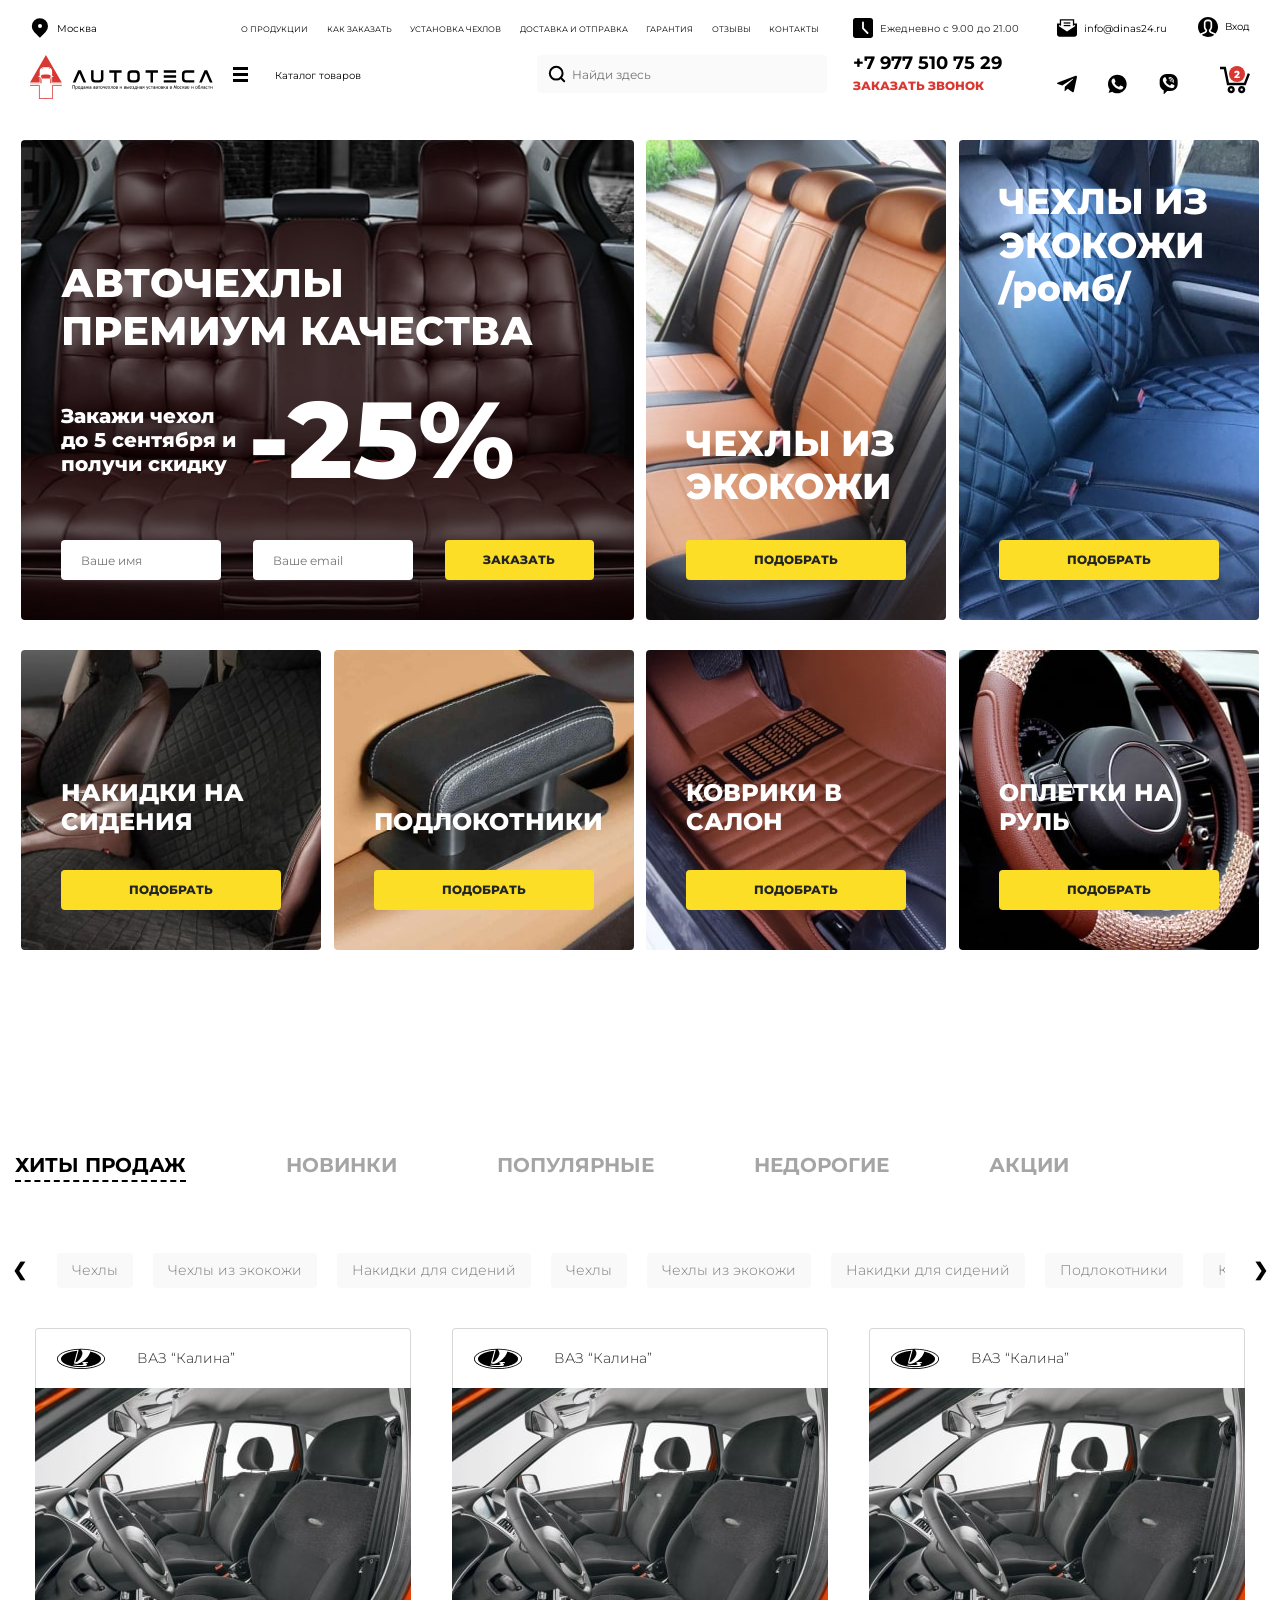
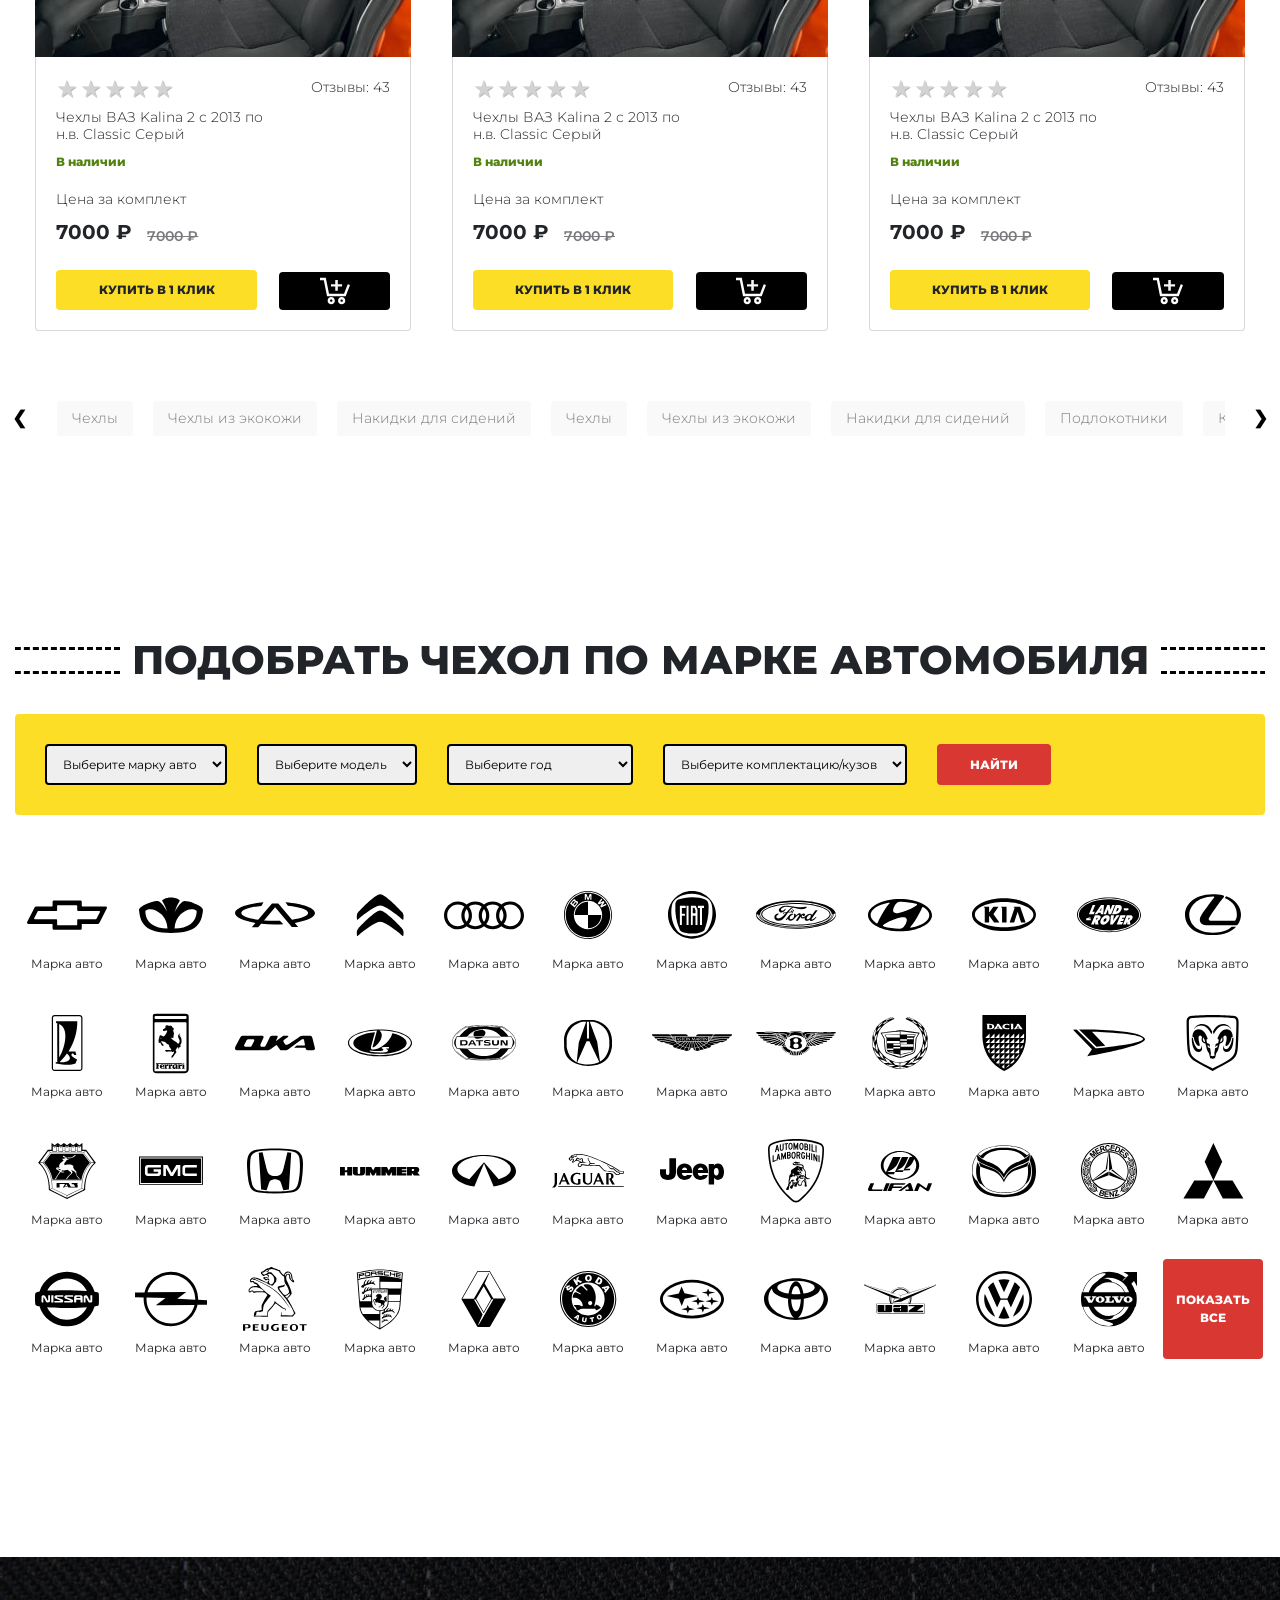
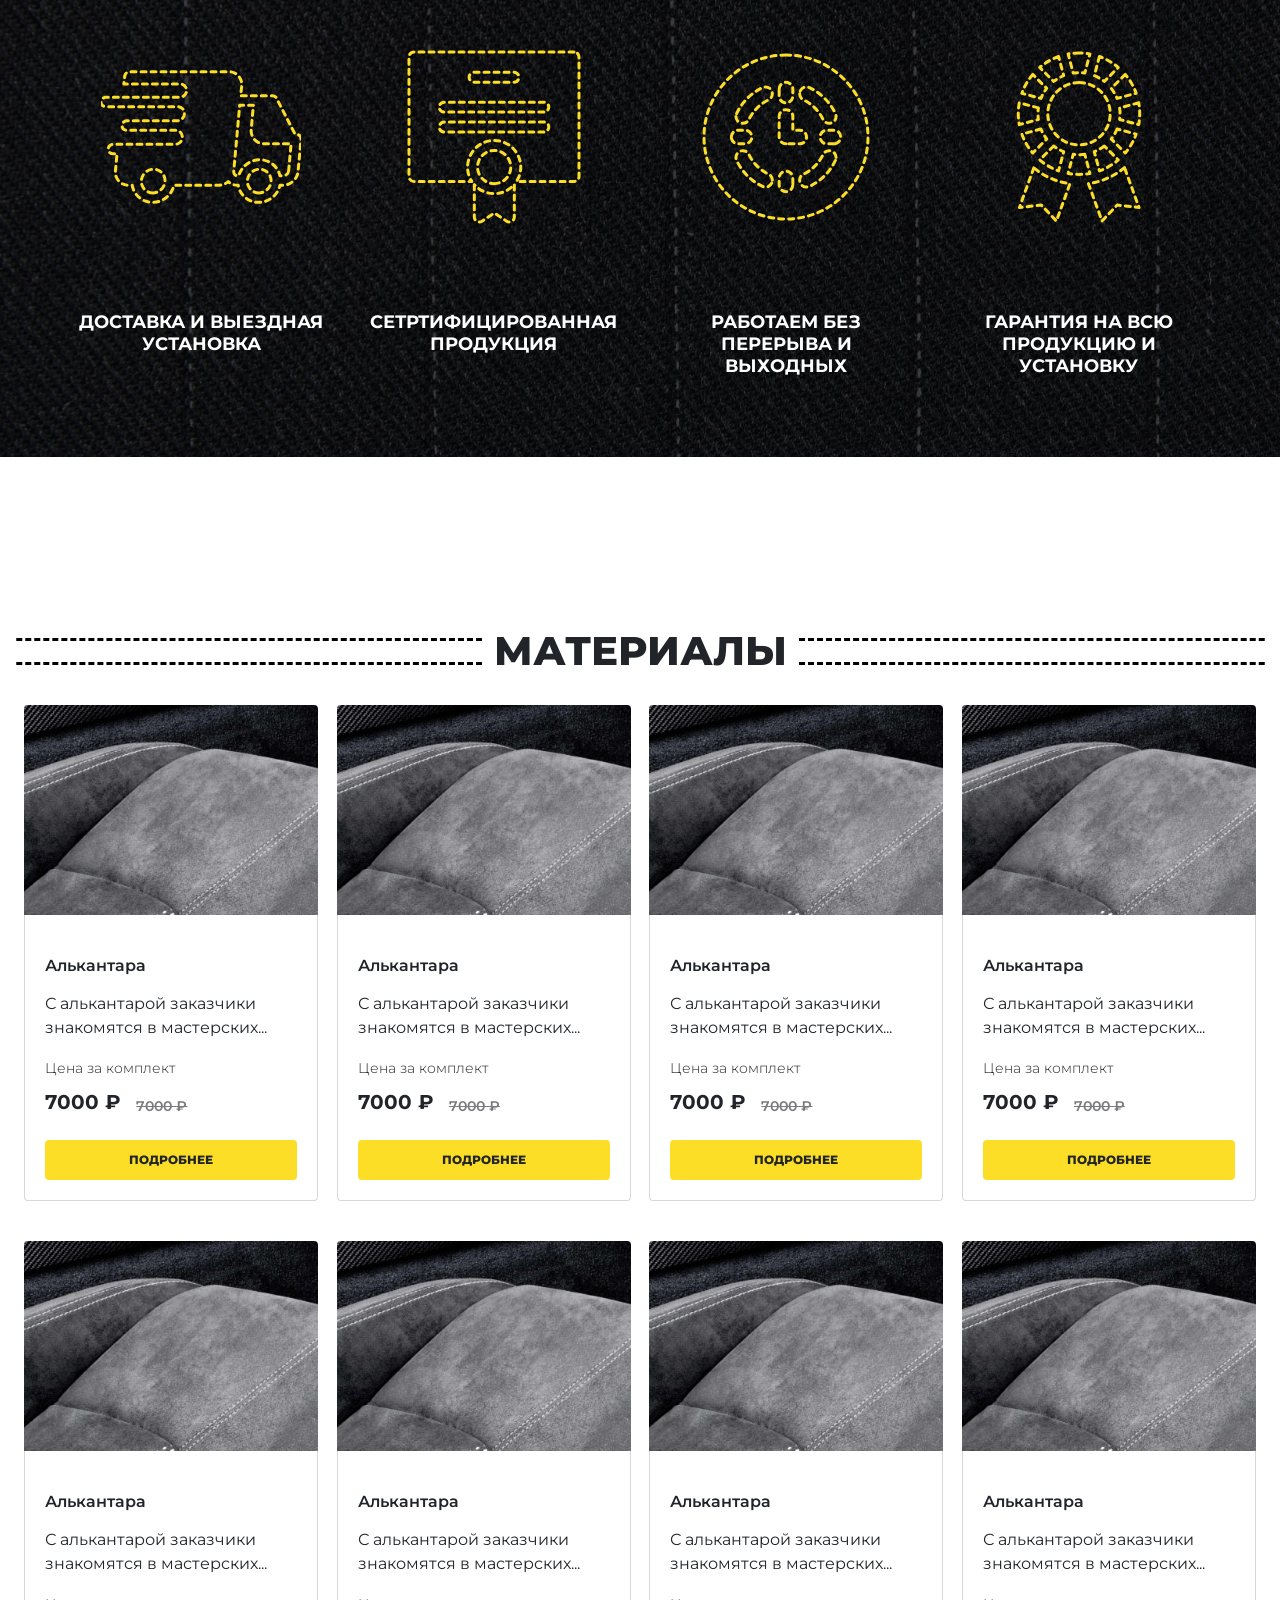
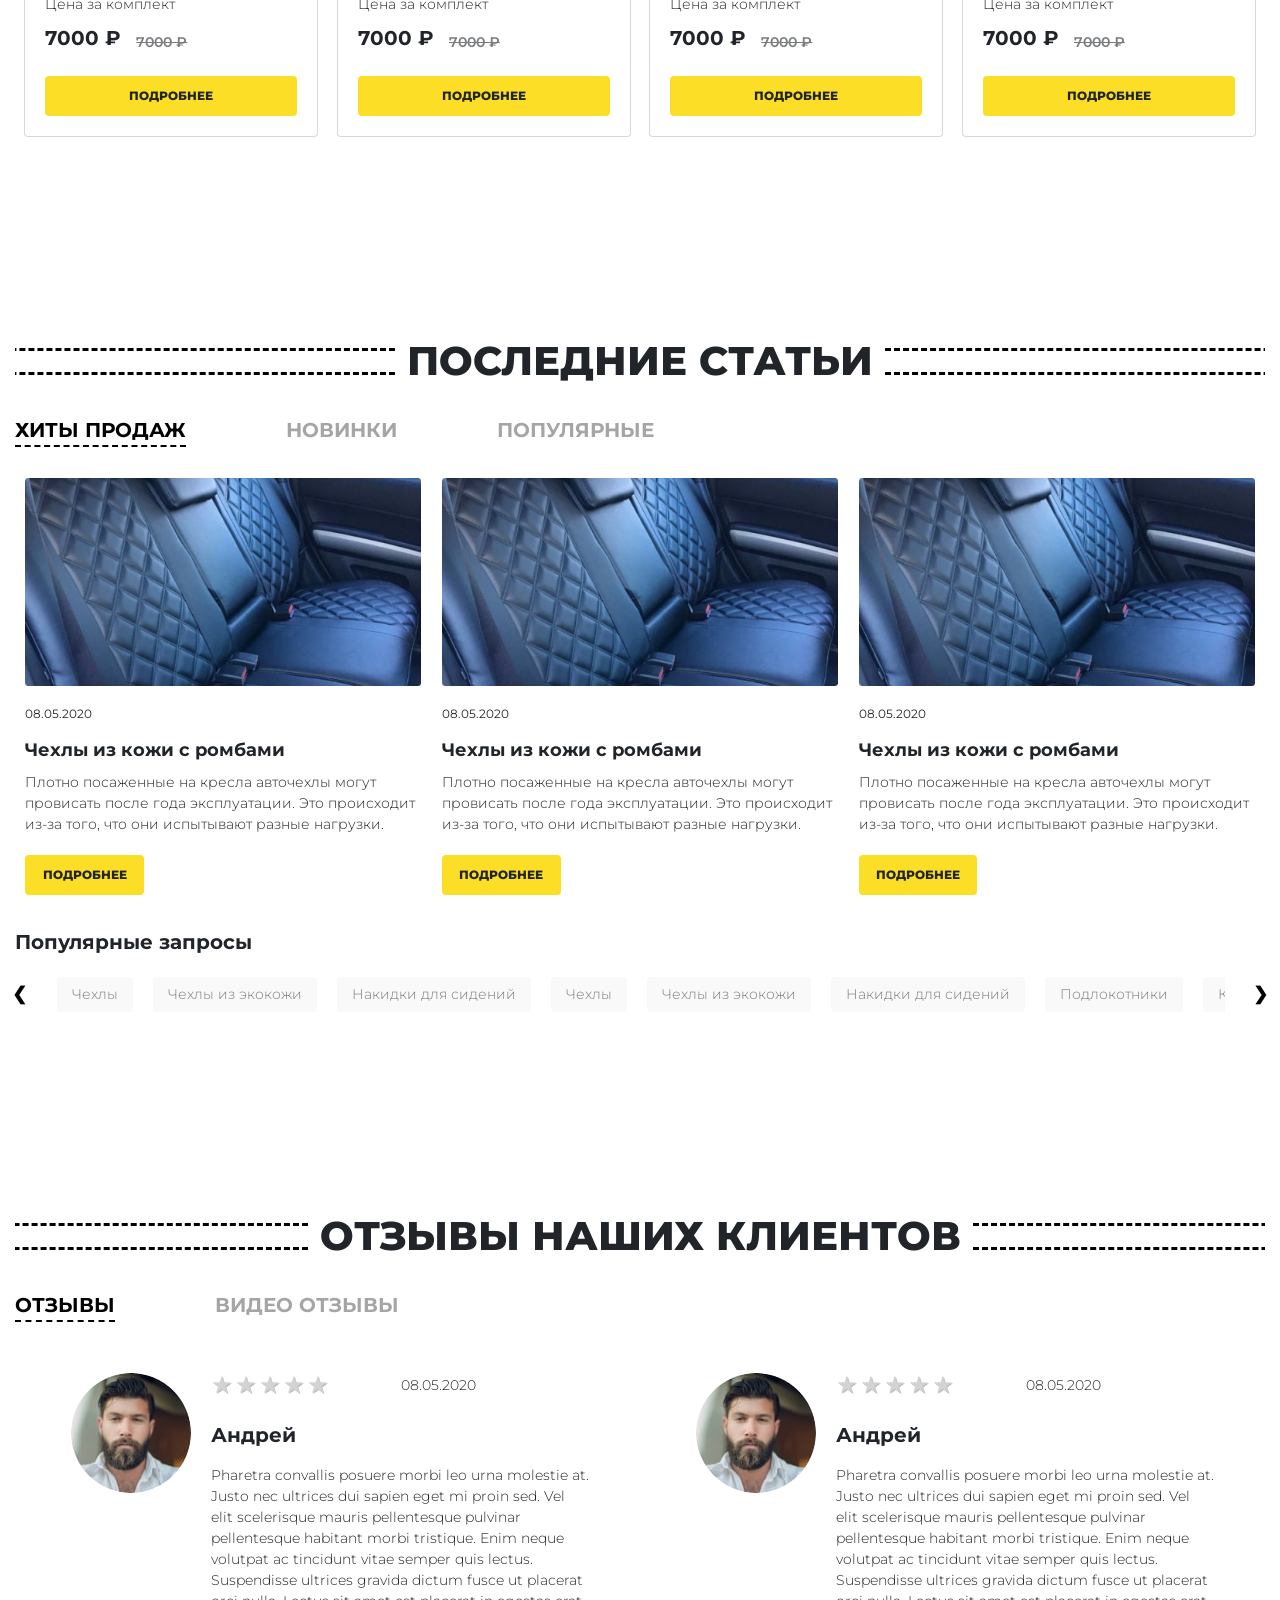
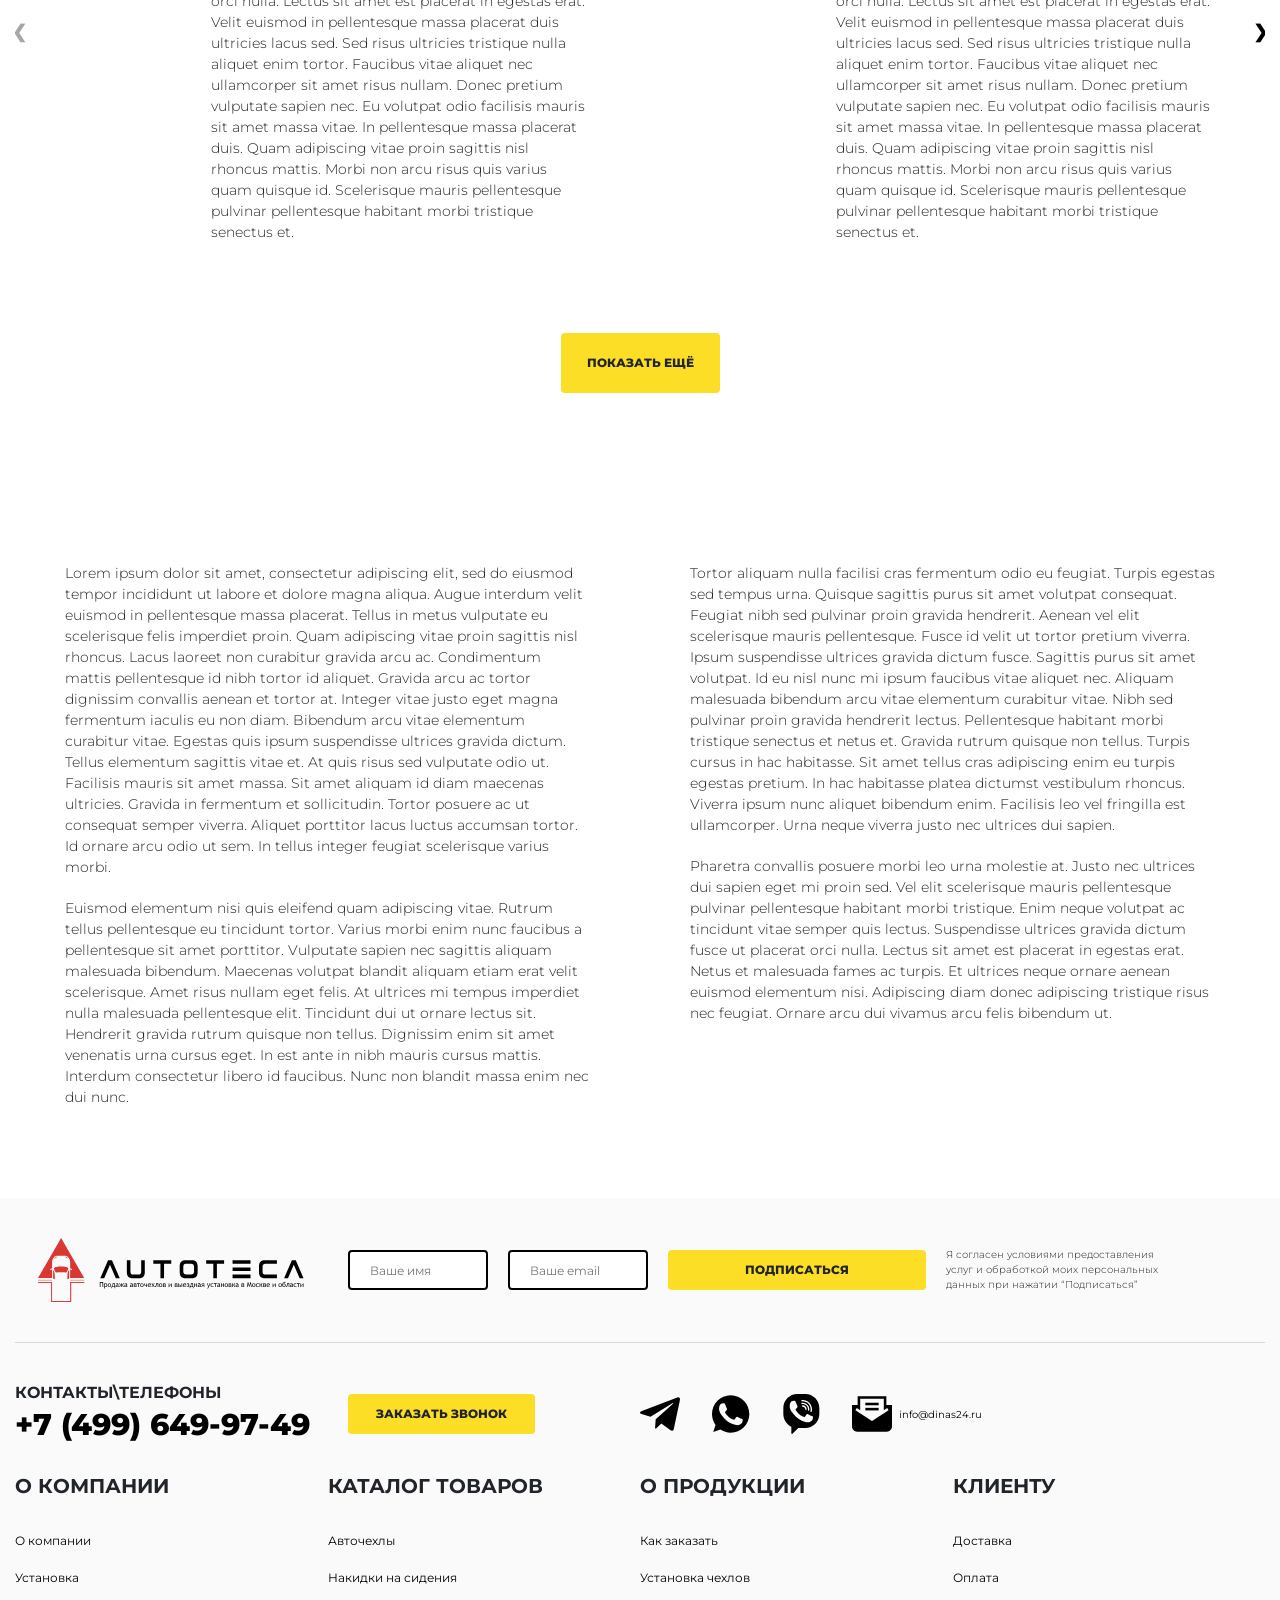
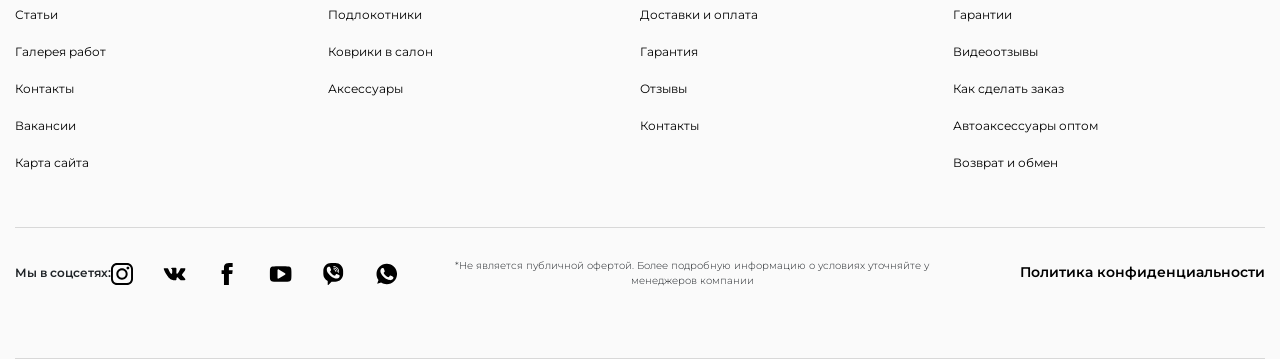
==== commit 418c151e: "header" ====
--- a/index.html
+++ b/index.html
@@ -15,1214 +15,1389 @@
 </head>
 
 <body>
-  <div class="wrapper">
-    <header class="header">
-      <div class="container">
-        <div class="header__body">
-
-          <div class="row align-items-center header__top">
-
-            <div class="col-1">
-              <div class="icon-text">
+
+  <header class="header">
+    <div class="container">
+      <div class="row justify-content-between justify-content-lg-center">
+
+        <div class="col-7 col-lg-2 header__leftblock">
+          <div class="icon-text d-none d-lg-flex" style="z-index: 4;">
+            <div class="icon-text__img">
+              <svg width="20" height="20" viewBox="0 0 20 20" fill="none" xmlns="http://www.w3.org/2000/svg">
+                <path d="M4.88163 3.33141C7.65287 0.560167 12.146 0.560167 14.9172 3.33141C17.6884 6.10266 17.6884 10.5957 14.9172 13.367L9.89941 18.3848L4.88163 13.367C2.11038 10.5957 2.11038 6.10266 4.88163 3.33141Z" fill="black" stroke="black" stroke-width="2" />
+                <circle cx="10" cy="8" r="2" fill="white" />
+              </svg>
+            </div>
+            <div class="icon-text__text">
+              <a href="#" class="icon-text__link">Москва</a>
+            </div>
+          </div>
+          <div class="header__burger" style="z-index: 5;">
+            <span></span>
+          </div>
+          <a href="index.html" class="header__logo">
+            <svg class="mt-lg-3" width="183" height="44" viewBox="0 0 183 44" fill="none" xmlns="http://www.w3.org/2000/svg">
+              <path d="M11.577 28.4238C11.1789 28.2784 10.7785 28.1352 10.3916 27.963V21.924C10.3916 21.924 11.5099 23.3912 11.5099 24.9457C11.5099 25.364 11.5345 26.3548 11.5524 27.5268C11.5681 27.8176 11.5726 28.1173 11.577 28.4238Z" fill="#D93732" />
+              <path d="M11.9439 13.82C11.5909 13.9778 11.2625 14.1856 10.9688 14.437C11.4344 13.7038 12.1146 13.1317 12.9169 12.7983C12.9351 12.9168 12.9212 13.038 12.8766 13.1493C12.7223 13.516 12.3018 13.6613 11.9439 13.82Z" fill="#D93732" />
+              <path d="M18.9062 13.1493C18.8628 13.0384 18.849 12.9183 18.8659 12.8005C19.6684 13.1326 20.3482 13.7051 20.8118 14.4392C20.5195 14.1864 20.1917 13.9778 19.8389 13.8199C19.481 13.6612 19.056 13.5159 18.9062 13.1493Z" fill="#D93732" />
+              <path d="M20.7737 20.9085C20.6394 21.8224 20.2848 22.6898 19.7404 23.436C19.6907 23.5067 19.623 23.5628 19.5444 23.5986C19.4658 23.6343 19.379 23.6485 19.2931 23.6395C18.7205 23.5881 17.3248 23.4807 15.8777 23.4807C14.4306 23.4807 13.035 23.5881 12.4646 23.6395C12.3787 23.6482 12.292 23.634 12.2134 23.5982C12.1348 23.5625 12.0671 23.5065 12.0173 23.436C11.4729 22.6898 11.1182 21.8224 10.9839 20.9085C10.9689 20.8058 10.9852 20.7009 11.0307 20.6075C11.0762 20.5142 11.1487 20.4367 11.2389 20.3852C11.7466 20.0989 13.0282 19.6023 15.8755 19.6023C18.7227 19.6023 20.0021 20.0989 20.5143 20.3852C20.6051 20.4363 20.6784 20.5135 20.7247 20.6069C20.7709 20.7002 20.788 20.8053 20.7737 20.9085Z" fill="#D93732" />
+              <path d="M21.3913 21.924V27.963C21.0043 28.1352 20.6062 28.2784 20.2036 28.4238C20.2036 28.1173 20.2036 27.8176 20.2193 27.5291C20.2372 26.3571 20.2618 25.3662 20.2618 24.9479C20.2618 23.3912 21.3913 21.924 21.3913 21.924Z" fill="#D93732" />
+              <path d="M22.1002 21.6488C22.5699 21.8076 23.4847 22.0089 23.4847 22.0089C23.4847 22.0089 23.4847 21.1568 22.1002 20.8347V16.2808C22.1014 15.7375 21.9954 15.1994 21.7884 14.6971C21.5813 14.1949 21.2772 13.7384 20.8935 13.3539C20.5097 12.9693 20.0539 12.6642 19.5521 12.456C19.0503 12.2479 18.5124 12.1407 17.9692 12.1407H13.8135C13.2702 12.1407 12.7323 12.2479 12.2305 12.456C11.7287 12.6642 11.2729 12.9693 10.8892 13.3539C10.5055 13.7384 10.2014 14.1949 9.99431 14.6971C9.78723 15.1994 9.68124 15.7375 9.68242 16.2808V20.8392C8.29794 21.1612 8.29794 22.0134 8.29794 22.0134C8.29794 22.0134 9.21496 21.8121 9.68242 21.6533V27.5358H0L15.8913 0L31.7827 27.5268H22.1002V21.6488Z" fill="#D93732" />
+              <path d="M9.68466 28.7972H0V29.1187H9.68466V28.7972Z" fill="#D93732" />
+              <path d="M31.7848 28.7972H22.1001V29.1187H31.7848V28.7972Z" fill="#D93732" />
+              <path d="M16.106 43.2396V43.7786H9.14339V30.7119H0V30.1751H9.68242V43.2396H16.106Z" fill="#D93732" />
+              <path d="M15.8913 43.2396V43.5683H9.36705V30.4972H0V30.9266H8.93091V43.9933H16.3118V43.2396H15.8913Z" fill="#D93732" />
+              <path d="M31.7828 30.1751V30.7119H22.6394V43.7786H15.6768V43.2396H22.1004V30.1751H31.7828Z" fill="#D93732" />
+              <path d="M22.4223 30.4972V43.5684H15.8913V43.2463H15.4619V44H22.854V30.9266H31.7827V30.4972H22.4223Z" fill="#D93732" />
+              <path d="M53.5141 27.6028L49.5015 18.3676L45.4979 27.6028H42.814L48.1663 15.2675H50.8502L56.2047 27.6028H53.5141Z" fill="black" />
+              <path d="M70.9528 15.2675H73.4131V23.4918C73.4131 26.2325 72.042 27.6028 69.2999 27.6028H65.1957C62.4565 27.6028 61.0862 26.2325 61.0847 23.4918V15.2675H63.545V23.1541C63.545 24.4752 64.2026 25.1358 65.5177 25.1358H68.9644C70.284 25.1358 70.9446 24.4722 70.9461 23.1451L70.9528 15.2675Z" fill="black" />
+              <path d="M84.1872 17.7347H79.2666V15.2743H91.6017V17.7347H86.6542V27.6029H84.1939L84.1872 17.7347Z" fill="black" />
+              <path d="M105.645 27.6028H101.535C98.7954 27.6028 97.4251 26.2325 97.4236 23.4918V19.3808C97.4236 16.6386 98.7939 15.2675 101.535 15.2675H105.645C108.388 15.2675 109.759 16.6386 109.759 19.3808V23.4918C109.759 26.228 108.388 27.5984 105.645 27.6028ZM105.236 25.1425C106.605 25.1425 107.29 24.4573 107.292 23.087V19.7901C107.292 18.4213 106.606 17.7361 105.236 17.7346H101.535C100.439 17.7346 99.8906 18.4198 99.8906 19.7901V23.0803C99.8906 24.4506 100.576 25.1358 101.946 25.1358L105.236 25.1425Z" fill="black" />
+              <path d="M120.528 17.7347H115.607V15.2743H127.943V17.7347H122.988V27.6029H120.528V17.7347Z" fill="black" />
+              <path d="M133.762 15.2675H146.097V17.7279H133.762V15.2675ZM133.762 20.2017H146.097V22.662H133.762V20.2017ZM133.762 27.6028V25.1425H146.097V27.6028H133.762Z" fill="black" />
+              <path d="M164.266 25.1358V27.5961H156.044C153.302 27.5961 151.931 26.2258 151.931 23.4851V19.3808C151.931 16.6386 153.302 15.2675 156.044 15.2675H164.266V17.7279H156.379C155.06 17.7279 154.399 18.3862 154.398 19.7029V23.1474C154.398 24.4685 155.061 25.1291 156.388 25.1291L164.266 25.1358Z" fill="black" />
+              <path d="M179.878 27.6028L175.865 18.3676L171.861 27.6028H169.177L174.53 15.2675H177.214L182.568 27.6028H179.878Z" fill="black" />
+              <path d="M44.8269 33.6979H44.3549V30.6962H42.9526V33.6979H42.4851V30.2735H44.8269V33.6979Z" fill="black" />
+              <path d="M45.9361 33.5591V34.6775H45.4888V31.1927H45.9361V31.3985C46.0145 31.3165 46.109 31.2515 46.2137 31.2076C46.3184 31.1637 46.431 31.1419 46.5445 31.1435C46.6986 31.1351 46.8527 31.1608 46.9957 31.2188C47.1388 31.2768 47.2673 31.3657 47.372 31.479C47.5875 31.7566 47.6934 32.1037 47.6695 32.4542C47.6845 32.7913 47.5773 33.1226 47.3675 33.3869C47.2602 33.5082 47.1267 33.6034 46.9771 33.6654C46.8276 33.7274 46.6658 33.7546 46.5042 33.7448C46.3902 33.7434 46.277 33.7245 46.1687 33.6889C46.0798 33.6702 45.9987 33.625 45.9361 33.5591ZM45.9361 31.734V33.1946C45.9856 33.2507 46.0488 33.2931 46.1195 33.3176C46.2007 33.353 46.2881 33.372 46.3767 33.3735C46.9269 33.3735 47.2043 33.0604 47.2043 32.4319C47.2274 32.1815 47.1555 31.9316 47.003 31.7318C46.9199 31.653 46.8213 31.5924 46.7134 31.5539C46.6056 31.5154 46.4909 31.4998 46.3767 31.5081C46.298 31.5149 46.2218 31.5385 46.1531 31.5774C46.0715 31.6154 45.9979 31.6686 45.9361 31.734Z" fill="black" />
+              <path d="M49.13 31.1435C49.2864 31.1348 49.4427 31.1617 49.5872 31.2221C49.7317 31.2826 49.8607 31.375 49.9643 31.4925C50.1737 31.761 50.2786 32.0964 50.2595 32.4363C50.2808 32.7843 50.1706 33.1275 49.9509 33.3981C49.848 33.5127 49.7211 33.6032 49.5792 33.6632C49.4373 33.7231 49.2839 33.751 49.13 33.7448C48.9734 33.7533 48.817 33.726 48.6725 33.6652C48.528 33.6044 48.3991 33.5115 48.2957 33.3936C48.0836 33.1211 47.9772 32.7812 47.996 32.4363C47.9811 32.0967 48.0927 31.7636 48.3092 31.5014C48.411 31.3848 48.5374 31.2922 48.6794 31.2303C48.8213 31.1684 48.9752 31.1388 49.13 31.1435ZM49.13 33.3802C49.2281 33.3849 49.3257 33.3636 49.4129 33.3185C49.5001 33.2733 49.5738 33.2059 49.6265 33.123C49.7515 32.9165 49.8122 32.6775 49.801 32.4363C49.801 31.819 49.5773 31.5081 49.13 31.5081C49.0333 31.5053 48.9375 31.5269 48.8514 31.5711C48.7654 31.6153 48.6919 31.6806 48.6379 31.7609C48.511 31.9609 48.4485 32.1952 48.459 32.4319C48.459 33.0656 48.6827 33.3825 49.13 33.3825V33.3802Z" fill="black" />
+              <path d="M53.069 34.5164H52.6754V33.6978H50.904V34.5164H50.5215V33.3422H50.7138C50.9172 33.0985 51.0694 32.8163 51.1612 32.5124C51.265 32.1916 51.3178 31.8565 51.3177 31.5193V31.1927H52.7984V33.3422H53.0824L53.069 34.5164ZM52.3578 33.3422V31.5529H51.6756C51.6744 31.8845 51.6262 32.2144 51.5324 32.5325C51.4527 32.8279 51.3168 33.105 51.1321 33.3489L52.3578 33.3422Z" fill="black" />
+              <path d="M54.8872 33.4093C54.7869 33.5246 54.6611 33.6149 54.5198 33.6732C54.3784 33.7314 54.2255 33.7559 54.0731 33.7448C53.9769 33.7445 53.8819 33.7246 53.7938 33.6861C53.7057 33.6476 53.6264 33.5915 53.5609 33.5211C53.4891 33.4525 53.4322 33.3698 53.3937 33.2782C53.3553 33.1866 53.336 33.0881 53.3372 32.9888C53.3373 32.8632 53.3675 32.7394 53.425 32.6278C53.4826 32.5161 53.566 32.4198 53.6682 32.3469C53.9131 32.1646 54.2132 32.0722 54.5182 32.0852C54.6277 32.0872 54.7364 32.1061 54.8402 32.1411C54.8402 31.7362 54.6591 31.5327 54.2945 31.5327C54.0594 31.5199 53.8288 31.6003 53.6526 31.7564L53.4669 31.3873C53.5693 31.3099 53.6843 31.2508 53.8069 31.2129C53.9502 31.1603 54.1016 31.133 54.2542 31.1323C54.5358 31.1092 54.8155 31.1958 55.0348 31.3739C55.1286 31.4835 55.1993 31.611 55.2427 31.7485C55.2861 31.8861 55.3014 32.031 55.2876 32.1746V33.0693C55.2751 33.1548 55.287 33.2421 55.3218 33.3212C55.3566 33.4003 55.4129 33.468 55.4844 33.5166V33.7403C55.3388 33.7514 55.1931 33.7211 55.0639 33.6531C54.9786 33.5947 54.9162 33.5085 54.8872 33.4093ZM54.8492 32.4676C54.7521 32.444 54.6534 32.4276 54.5539 32.4184C54.3552 32.4091 54.1599 32.4718 54.0037 32.5951C53.9391 32.6418 53.8862 32.7029 53.8493 32.7735C53.8124 32.8442 53.7925 32.9225 53.7912 33.0022C53.7912 33.2661 53.9433 33.3959 54.252 33.3959C54.3692 33.3912 54.4839 33.3599 54.5873 33.3045C54.6908 33.2491 54.7803 33.171 54.8492 33.076V32.4676Z" fill="black" />
+              <path d="M58.9758 33.7112C58.9237 33.7152 58.8714 33.7152 58.8193 33.7112C58.7599 33.7142 58.7006 33.7054 58.6448 33.6853C58.5889 33.6651 58.5377 33.634 58.4939 33.5938C58.4502 33.5537 58.4149 33.5052 58.3901 33.4512C58.3654 33.3973 58.3516 33.3389 58.3496 33.2796C58.336 33.0742 58.2577 32.8784 58.1259 32.7204C58.0589 32.6608 57.9806 32.6153 57.8957 32.5865C57.8108 32.5577 57.721 32.5462 57.6316 32.5526V33.6911H57.2111V32.5526C57.0244 32.5389 56.8393 32.5955 56.6922 32.7115C56.5583 32.8718 56.4799 33.071 56.4685 33.2796C56.4669 33.3395 56.4531 33.3985 56.4282 33.453C56.4033 33.5075 56.3676 33.5565 56.3234 33.597C56.2791 33.6375 56.2272 33.6686 56.1707 33.6886C56.1142 33.7087 56.0542 33.7171 55.9944 33.7135C55.9437 33.7172 55.8929 33.7172 55.8423 33.7135V33.3243C55.8757 33.3278 55.9095 33.3278 55.9429 33.3243C56.0234 33.3243 56.0704 33.2773 56.0861 33.1856C56.1696 32.7383 56.3776 32.4654 56.7101 32.367C56.5594 32.3336 56.4223 32.2557 56.3165 32.1433C56.2061 32.0114 56.1355 31.8508 56.1129 31.6803C56.095 31.5886 56.0503 31.5417 55.981 31.5417C55.946 31.5389 55.9108 31.5389 55.8758 31.5417V31.1592C55.9287 31.1554 55.9818 31.1554 56.0346 31.1592C56.1522 31.1549 56.2667 31.1971 56.3533 31.2767C56.44 31.3562 56.4918 31.4667 56.4976 31.5842C56.5141 31.7629 56.5934 31.9301 56.7213 32.0561C56.8667 32.1541 57.0407 32.2005 57.2156 32.1881V31.1816H57.6361V32.1881C57.8102 32.2006 57.9831 32.1506 58.1237 32.0472C58.2468 31.9277 58.3257 31.77 58.3473 31.5998C58.352 31.482 58.403 31.3707 58.4893 31.2903C58.5756 31.2098 58.6902 31.1667 58.8081 31.1704C58.8587 31.1666 58.9095 31.1666 58.9602 31.1704V31.5528C58.9237 31.5502 58.887 31.5502 58.8506 31.5528C58.7835 31.5528 58.7387 31.6021 58.7208 31.696C58.7017 31.852 58.6369 31.9989 58.5347 32.1183C58.4324 32.2376 58.2972 32.3241 58.146 32.367C58.3019 32.4194 58.4394 32.5157 58.5419 32.6444C58.6545 32.8071 58.7273 32.9941 58.7544 33.1901C58.77 33.2796 58.8148 33.3243 58.8908 33.3243C58.9242 33.3287 58.9581 33.3287 58.9915 33.3243L58.9758 33.7112Z" fill="black" />
+              <path d="M60.8726 33.4093C60.7722 33.5246 60.6464 33.6149 60.5051 33.6732C60.3638 33.7314 60.2109 33.7559 60.0584 33.7448C59.9626 33.7446 59.8678 33.7247 59.7801 33.6862C59.6923 33.6477 59.6135 33.5915 59.5485 33.5211C59.4764 33.4527 59.4193 33.3701 59.3808 33.2784C59.3423 33.1868 59.3232 33.0882 59.3248 32.9888C59.3255 32.8633 59.3558 32.7397 59.4133 32.6281C59.4709 32.5166 59.554 32.4202 59.6558 32.3469C59.9007 32.1646 60.2008 32.0722 60.5058 32.0852C60.6161 32.0872 60.7254 32.1061 60.8301 32.1411C60.8301 31.7362 60.6467 31.5327 60.2821 31.5327C60.047 31.5199 59.8164 31.6003 59.6402 31.7564L59.4545 31.3873C59.5569 31.3099 59.6719 31.2508 59.7945 31.2129C59.9379 31.1604 60.0892 31.1332 60.2418 31.1323C60.5234 31.1092 60.8031 31.1958 61.0224 31.3739C61.1162 31.4835 61.1869 31.611 61.2303 31.7485C61.2737 31.8861 61.289 32.031 61.2752 32.1746V33.0693C61.2627 33.1548 61.2746 33.2421 61.3094 33.3212C61.3442 33.4003 61.4005 33.468 61.472 33.5166V33.7403C61.3264 33.7514 61.1807 33.7211 61.0515 33.6531C60.9654 33.5951 60.9021 33.5089 60.8726 33.4093ZM60.8368 32.4676C60.7389 32.4441 60.6395 32.4277 60.5393 32.4184C60.3407 32.4095 60.1454 32.4722 59.9891 32.5951C59.9248 32.6421 59.8722 32.7033 59.8354 32.7739C59.7985 32.8445 59.7784 32.9226 59.7766 33.0022C59.7766 33.2661 59.9309 33.3959 60.2374 33.3959C60.3548 33.3909 60.4697 33.3595 60.5735 33.3041C60.6772 33.2488 60.7672 33.1708 60.8368 33.076V32.4676Z" fill="black" />
+              <path d="M64.7732 33.4093C64.6729 33.5246 64.547 33.6149 64.4057 33.6732C64.2644 33.7314 64.1115 33.7559 63.959 33.7448C63.8629 33.7444 63.7679 33.7244 63.6798 33.6859C63.5917 33.6475 63.5125 33.5914 63.4469 33.5211C63.3751 33.4525 63.3182 33.3698 63.2797 33.2782C63.2412 33.1866 63.222 33.0881 63.2232 32.9888C63.2233 32.8632 63.2534 32.7394 63.311 32.6278C63.3686 32.5161 63.452 32.4198 63.5542 32.3469C63.7991 32.1646 64.0992 32.0722 64.4041 32.0852C64.5137 32.087 64.6224 32.1059 64.7262 32.1411C64.7262 31.7362 64.5451 31.5327 64.1805 31.5327C63.9454 31.5199 63.7148 31.6003 63.5386 31.7564L63.3529 31.3873C63.4553 31.3099 63.5703 31.2508 63.6929 31.2129C63.8362 31.1603 63.9876 31.133 64.1402 31.1323C64.4218 31.1092 64.7015 31.1958 64.9208 31.3739C65.0146 31.4835 65.0853 31.611 65.1287 31.7485C65.1721 31.8861 65.1874 32.031 65.1736 32.1746V33.0693C65.1611 33.1548 65.173 33.2421 65.2078 33.3212C65.2426 33.4003 65.2989 33.468 65.3704 33.5166V33.7403C65.2248 33.7514 65.0791 33.7211 64.9499 33.6531C64.8646 33.5947 64.8021 33.5085 64.7732 33.4093ZM64.7352 32.4676C64.6381 32.444 64.5394 32.4276 64.4399 32.4184C64.2412 32.4091 64.0458 32.4718 63.8897 32.5951C63.8254 32.6421 63.7728 32.7033 63.736 32.7739C63.6992 32.8445 63.679 32.9226 63.6772 33.0022C63.6772 33.2661 63.8293 33.3959 64.138 33.3959C64.2552 33.3912 64.3699 33.3599 64.4733 33.3045C64.5768 33.2491 64.6663 33.171 64.7352 33.076V32.4676Z" fill="black" />
+              <path d="M67.3364 32.3536C67.4776 32.3856 67.6031 32.4664 67.6907 32.5817C67.7782 32.6971 67.8223 32.8397 67.815 32.9844C67.8172 33.0821 67.7967 33.179 67.7552 33.2674C67.7137 33.3559 67.6522 33.4336 67.5757 33.4943C67.3691 33.6455 67.1152 33.7177 66.86 33.6979H65.8423V31.1973C66.1934 31.1794 66.5133 31.1704 66.8197 31.1704C67.0517 31.1559 67.2822 31.2163 67.4773 31.3426C67.5526 31.4016 67.6124 31.478 67.6514 31.5654C67.6903 31.6527 67.7074 31.7482 67.7009 31.8437C67.7013 31.9533 67.6659 32.0601 67.6003 32.1478C67.5335 32.2399 67.442 32.3113 67.3364 32.3536ZM66.2628 32.2127C66.2874 32.2127 66.4663 32.2127 66.7996 32.2127C67.1328 32.2127 67.276 32.0897 67.276 31.8437C67.2781 31.7964 67.2691 31.7493 67.2496 31.7062C67.2302 31.6631 67.2009 31.6251 67.1641 31.5954C67.0736 31.5294 66.9629 31.497 66.851 31.5037C66.5938 31.5037 66.4037 31.5037 66.2628 31.5238V32.2127ZM66.2628 33.3422C66.4395 33.3534 66.6206 33.3579 66.8107 33.3579C67.182 33.3579 67.3677 33.2237 67.3677 32.9508C67.3706 32.8926 67.359 32.8345 67.334 32.7819C67.3091 32.7292 67.2714 32.6835 67.2245 32.6489C67.0976 32.5694 66.949 32.5318 66.7996 32.5415C66.5625 32.5415 66.3836 32.546 66.2628 32.5549V33.3422Z" fill="black" />
+              <path d="M70.0229 31.5685H69.3094V33.6978H68.862V31.5685H68.1418V31.1927H70.0251L70.0229 31.5685Z" fill="black" />
+              <path d="M71.4564 31.1435C71.6128 31.135 71.7691 31.1619 71.9136 31.2223C72.0581 31.2828 72.187 31.3751 72.2907 31.4924C72.5001 31.761 72.605 32.0963 72.5859 32.4363C72.6072 32.7843 72.497 33.1275 72.2773 33.3981C72.1743 33.5126 72.0474 33.603 71.9055 33.6629C71.7636 33.7228 71.6103 33.7508 71.4564 33.7448C71.2999 33.7534 71.1434 33.7262 70.9988 33.6654C70.8543 33.6046 70.7255 33.5116 70.6222 33.3936C70.409 33.1217 70.3024 32.7813 70.3225 32.4363C70.3075 32.0967 70.4191 31.7635 70.6356 31.5014C70.7372 31.3845 70.8636 31.2917 71.0056 31.2298C71.1476 31.1679 71.3016 31.1384 71.4564 31.1435ZM71.4564 33.3802C71.5533 33.3831 71.6492 33.3607 71.7347 33.3152C71.8202 33.2697 71.8923 33.2027 71.944 33.1207C72.069 32.9142 72.1297 32.6752 72.1185 32.4341C72.1185 31.8168 71.8948 31.5059 71.4475 31.5059C71.3508 31.5028 71.2549 31.5244 71.1688 31.5686C71.0827 31.6128 71.0093 31.6782 70.9554 31.7586C70.8274 31.9582 70.7648 32.1928 70.7765 32.4296C70.7825 33.0648 71.0091 33.3824 71.4564 33.3824V33.3802Z" fill="black" />
+              <path d="M74.9655 33.6978H74.5182V32.7159C74.3067 32.7681 74.0896 32.7936 73.8718 32.7919C73.7545 32.8001 73.6368 32.7845 73.5257 32.7461C73.4147 32.7077 73.3125 32.6472 73.2254 32.5683C73.1447 32.4738 73.0834 32.3643 73.045 32.2461C73.0066 32.1279 72.9919 32.0033 73.0017 31.8794V31.2084H73.449V31.8794C73.4434 31.9558 73.4531 32.0326 73.4777 32.1053C73.5023 32.1779 73.5412 32.2448 73.5922 32.3021C73.6466 32.3534 73.7111 32.3928 73.7816 32.4179C73.852 32.4429 73.9269 32.453 74.0015 32.4475C74.1819 32.4477 74.3618 32.429 74.5383 32.3916V31.2128H74.9856L74.9655 33.6978Z" fill="black" />
+              <path d="M77.7033 32.4923H75.8984C75.8939 32.6532 75.926 32.8131 75.9923 32.9598C76.0519 33.0842 76.1458 33.189 76.2629 33.2617C76.3917 33.3392 76.54 33.378 76.6901 33.3735C76.9224 33.3814 77.1492 33.3015 77.3254 33.1499L77.5088 33.51C77.3949 33.5998 77.2629 33.6639 77.1218 33.6979C76.9514 33.7349 76.7773 33.7522 76.6029 33.7493C76.4463 33.7541 76.2906 33.7254 76.1459 33.6652C76.0013 33.6051 75.8712 33.5148 75.7642 33.4004C75.5382 33.149 75.4201 32.8188 75.4354 32.4811C75.4207 32.1272 75.5443 31.7816 75.7798 31.5171C75.8834 31.4 76.0108 31.3065 76.1536 31.2428C76.2964 31.1792 76.4511 31.1469 76.6074 31.1481C76.9106 31.1333 77.2076 31.2376 77.4349 31.4388C77.5388 31.5401 77.62 31.6622 77.6732 31.7972C77.7264 31.9321 77.7504 32.0768 77.7436 32.2217C77.7394 32.313 77.7259 32.4037 77.7033 32.4923ZM76.6253 31.5193C76.4468 31.5165 76.2739 31.5817 76.1418 31.7018C76.0097 31.8219 75.9282 31.9878 75.914 32.1657H77.2963C77.2995 32.0799 77.285 31.9944 77.2539 31.9144C77.2227 31.8343 77.1755 31.7616 77.1151 31.7005C77.0497 31.6391 76.9727 31.5914 76.8885 31.5603C76.8044 31.5292 76.7149 31.5153 76.6253 31.5193Z" fill="black" />
+              <path d="M80.2912 33.6978H79.7387L79.0968 32.7383L78.4795 33.6978H77.9517L78.8821 32.414L78.0322 31.1927H78.5533L79.1147 32.074L79.7074 31.1927H80.2107L79.3294 32.3961L80.2912 33.6978Z" fill="black" />
+              <path d="M82.7288 33.6978H82.2814V31.5461H81.6104C81.6064 31.8747 81.5705 32.202 81.5031 32.5236C81.4543 32.7813 81.3668 33.0301 81.2436 33.2617C81.1674 33.4217 81.043 33.5538 80.888 33.6397C80.7423 33.701 80.5853 33.7307 80.4272 33.7269V33.3198C80.7068 33.3198 80.9037 33.0962 81.02 32.6712C81.1323 32.2661 81.191 31.848 81.1944 31.4276V31.1927H82.7288V33.6978Z" fill="black" />
+              <path d="M84.3214 31.1435C84.4778 31.135 84.6341 31.1619 84.7786 31.2223C84.923 31.2828 85.052 31.3751 85.1557 31.4924C85.3651 31.761 85.47 32.0963 85.4509 32.4363C85.4722 32.7843 85.362 33.1275 85.1423 33.3981C85.0393 33.5126 84.9124 33.603 84.7705 33.6629C84.6286 33.7228 84.4753 33.7508 84.3214 33.7448C84.1648 33.7534 84.0083 33.7262 83.8638 33.6654C83.7193 33.6046 83.5905 33.5116 83.4872 33.3936C83.274 33.1217 83.1674 32.7813 83.1875 32.4363C83.1725 32.0967 83.2841 31.7635 83.5006 31.5014C83.6022 31.3845 83.7286 31.2917 83.8706 31.2298C84.0126 31.1679 84.1666 31.1384 84.3214 31.1435ZM84.3214 33.3802C84.4182 33.3831 84.5141 33.3607 84.5997 33.3152C84.6852 33.2697 84.7573 33.2027 84.809 33.1207C84.934 32.9142 84.9947 32.6752 84.9835 32.4341C84.9835 31.8168 84.7598 31.5059 84.3125 31.5059C84.2158 31.5028 84.1198 31.5244 84.0338 31.5686C83.9477 31.6128 83.8743 31.6782 83.8204 31.7586C83.6924 31.9582 83.6298 32.1928 83.6415 32.4296C83.6475 33.0648 83.8741 33.3824 84.3214 33.3824V33.3802Z" fill="black" />
+              <path d="M87.4258 32.3536C87.5671 32.3856 87.6925 32.4664 87.7801 32.5817C87.8676 32.6971 87.9117 32.8397 87.9044 32.9844C87.9058 33.0848 87.8835 33.1842 87.8391 33.2744C87.7948 33.3646 87.7298 33.443 87.6494 33.5033C87.4425 33.6537 87.1889 33.7259 86.9337 33.7068H85.9138V31.1973C86.265 31.1794 86.5848 31.1704 86.8912 31.1704C87.1232 31.1559 87.3537 31.2163 87.5488 31.3426C87.6241 31.4016 87.6839 31.478 87.7229 31.5654C87.7619 31.6527 87.7789 31.7482 87.7725 31.8437C87.7728 31.9533 87.7375 32.0601 87.6718 32.1479C87.6099 32.2374 87.5248 32.3085 87.4258 32.3536ZM86.3522 32.2127C86.3768 32.2127 86.5557 32.2127 86.889 32.2127C87.2223 32.2127 87.3654 32.0897 87.3654 31.8437C87.3675 31.7964 87.3585 31.7493 87.339 31.7062C87.3196 31.6631 87.2903 31.6251 87.2536 31.5954C87.1637 31.5298 87.0538 31.4974 86.9427 31.5037C86.6832 31.5037 86.4953 31.5037 86.3522 31.5238V32.2127ZM86.3522 33.3422C86.5289 33.3534 86.7101 33.3579 86.9002 33.3579C87.2715 33.3579 87.4593 33.2237 87.4593 32.9508C87.4618 32.8924 87.4498 32.8343 87.4244 32.7816C87.3991 32.729 87.3611 32.6834 87.314 32.6489C87.1872 32.5691 87.0384 32.5315 86.889 32.5415C86.6519 32.5415 86.473 32.546 86.3522 32.5549V33.3422Z" fill="black" />
+              <path d="M91.9417 33.6978H91.4944V31.9845L89.9288 33.7739H89.8281V31.2017H90.2755V32.9172L91.8411 31.1279H91.9417V33.6978Z" fill="black" />
+              <path d="M95.5087 32.3536C95.65 32.3856 95.7755 32.4664 95.863 32.5817C95.9506 32.6971 95.9946 32.8397 95.9874 32.9844C95.9895 33.0818 95.9692 33.1785 95.9281 33.2669C95.887 33.3553 95.8262 33.4331 95.7503 33.4943C95.5435 33.6452 95.2898 33.7173 95.0346 33.6979H94.0146V31.1973C94.368 31.1794 94.6856 31.1704 94.9921 31.1704C95.2241 31.1559 95.4546 31.2163 95.6496 31.3426C95.7254 31.4012 95.7855 31.4776 95.8246 31.565C95.8636 31.6524 95.8803 31.7482 95.8733 31.8437C95.8736 31.9533 95.8383 32.0601 95.7727 32.1479C95.7068 32.2408 95.615 32.3124 95.5087 32.3536ZM94.4351 32.2127C94.4597 32.2127 94.6409 32.2127 94.9742 32.2127C95.3074 32.2127 95.4484 32.0897 95.4484 31.8437C95.4505 31.7964 95.4414 31.7493 95.422 31.7062C95.4026 31.6631 95.3733 31.6251 95.3365 31.5954C95.2468 31.5294 95.1368 31.497 95.0256 31.5037C94.7677 31.5037 94.5708 31.5104 94.4351 31.5238V32.2127ZM94.4351 33.3422C94.6118 33.3534 94.7952 33.3579 94.9831 33.3579C95.3566 33.3579 95.5423 33.2237 95.5423 32.9508C95.5447 32.8924 95.5328 32.8343 95.5074 32.7816C95.482 32.729 95.4441 32.6834 95.3969 32.6489C95.271 32.5691 95.1229 32.5315 94.9742 32.5415C94.7349 32.5415 94.5559 32.5415 94.4351 32.5549V33.3422Z" fill="black" />
+              <path d="M96.9247 32.112C97.0656 32.0932 97.2076 32.0843 97.3497 32.0852C97.611 32.0664 97.8707 32.1401 98.0833 32.2932C98.1702 32.3691 98.2383 32.4642 98.2821 32.571C98.326 32.6777 98.3444 32.7932 98.336 32.9083C98.3345 33.0481 98.2951 33.1849 98.222 33.3042C98.1433 33.4344 98.026 33.5368 97.8865 33.5972C97.7139 33.6694 97.5277 33.7038 97.3407 33.6978H96.4863V31.1927H96.9337L96.9247 32.112ZM96.9247 33.3377C97.0298 33.3489 97.1707 33.3534 97.3497 33.3534C97.4914 33.3615 97.6316 33.3195 97.7456 33.2348C97.7939 33.1914 97.8326 33.1383 97.859 33.079C97.8855 33.0196 97.8992 32.9554 97.8992 32.8904C97.8992 32.8254 97.8855 32.7612 97.859 32.7018C97.8326 32.6425 97.7939 32.5894 97.7456 32.5459C97.625 32.4625 97.4805 32.4209 97.334 32.4274C97.1994 32.4308 97.065 32.4412 96.9314 32.4587L96.9247 33.3377ZM99.1367 33.6978H98.6894V31.1927H99.1367V33.6978Z" fill="black" />
+              <path d="M101.874 32.4922H100.07C100.065 32.6529 100.097 32.8125 100.161 32.9597C100.221 33.0836 100.315 33.1882 100.432 33.2616C100.561 33.3388 100.709 33.3776 100.859 33.3735C101.091 33.3813 101.318 33.3014 101.494 33.1498L101.678 33.5099C101.564 33.6001 101.432 33.6643 101.291 33.6978C101.12 33.735 100.946 33.7522 100.772 33.7492C100.616 33.7543 100.46 33.7257 100.316 33.6655C100.171 33.6053 100.042 33.5149 99.9353 33.4003C99.7094 33.1489 99.5913 32.8187 99.6065 32.481C99.5895 32.1255 99.7132 31.7775 99.951 31.5126C100.054 31.3957 100.181 31.3022 100.324 31.2386C100.466 31.1749 100.62 31.1425 100.776 31.1435C101.08 31.1288 101.378 31.2331 101.606 31.4343C101.71 31.5356 101.791 31.6577 101.844 31.7926C101.898 31.9276 101.922 32.0722 101.915 32.2171C101.911 32.31 101.897 32.4022 101.874 32.4922ZM100.796 31.5193C100.618 31.5169 100.445 31.5823 100.313 31.7022C100.18 31.8221 100.098 31.9877 100.083 32.1657H101.467C101.471 32.0797 101.456 31.9939 101.425 31.9138C101.393 31.8337 101.345 31.7611 101.284 31.7004C101.219 31.6393 101.142 31.5918 101.058 31.5607C100.975 31.5296 100.886 31.5155 100.796 31.5193Z" fill="black" />
+              <path d="M103.619 32.3849C103.755 32.4188 103.875 32.4977 103.96 32.6086C104.044 32.7195 104.089 32.8559 104.087 32.9955C104.091 33.1012 104.069 33.2064 104.023 33.3017C103.977 33.3969 103.908 33.4793 103.823 33.5413C103.613 33.6832 103.362 33.7523 103.109 33.7381C102.781 33.7397 102.461 33.6414 102.19 33.4563L102.414 33.1029C102.608 33.2826 102.865 33.3803 103.129 33.3758C103.258 33.3827 103.385 33.3456 103.489 33.2707C103.532 33.239 103.567 33.1974 103.59 33.1495C103.614 33.1017 103.625 33.0488 103.624 32.9955C103.624 32.6981 103.436 32.5482 103.062 32.5482C102.97 32.5475 102.877 32.552 102.785 32.5616V32.206C102.812 32.206 102.91 32.206 103.076 32.206C103.201 32.2139 103.326 32.1827 103.434 32.1165C103.474 32.0893 103.507 32.0523 103.529 32.0088C103.552 31.9654 103.562 31.917 103.561 31.8683C103.564 31.8169 103.555 31.7657 103.534 31.7184C103.514 31.6711 103.484 31.629 103.445 31.5954C103.352 31.5252 103.237 31.4903 103.12 31.497C102.888 31.5031 102.662 31.5694 102.463 31.6893L102.3 31.3292C102.564 31.2038 102.852 31.1366 103.145 31.1324C103.368 31.1247 103.587 31.1942 103.765 31.3292C103.845 31.3895 103.909 31.468 103.952 31.5584C103.995 31.6487 104.016 31.7481 104.013 31.8481C104.017 31.9688 103.981 32.0875 103.909 32.1849C103.838 32.2823 103.736 32.3528 103.619 32.3849Z" fill="black" />
+              <path d="M106.898 34.5164H106.507V33.6978H104.733V34.5164H104.342V33.3422H104.532C104.735 33.0985 104.887 32.8162 104.979 32.5124C105.083 32.1916 105.136 31.8565 105.136 31.5193V31.1927H106.616V33.3422H106.898V34.5164ZM106.189 33.3422V31.5529H105.505C105.504 31.8844 105.457 32.2143 105.364 32.5325C105.284 32.8279 105.148 33.105 104.963 33.3489L106.189 33.3422Z" fill="black" />
+              <path d="M109.376 33.6978H108.929V32.5683H107.779V33.6978H107.332V31.1927H107.779V32.1993H108.933V31.1927H109.381L109.376 33.6978Z" fill="black" />
+              <path d="M111.396 33.4093C111.296 33.5246 111.17 33.6149 111.029 33.6731C110.887 33.7314 110.735 33.7559 110.582 33.7448C110.486 33.7445 110.391 33.7245 110.303 33.6861C110.215 33.6476 110.135 33.5914 110.07 33.5211C109.998 33.4524 109.941 33.3697 109.903 33.2782C109.864 33.1866 109.845 33.0881 109.846 32.9888C109.846 32.8631 109.876 32.7394 109.934 32.6277C109.992 32.5161 110.075 32.4198 110.177 32.3468C110.422 32.1642 110.722 32.0718 111.027 32.0851C111.141 32.0929 111.253 32.1186 111.358 32.1612C111.358 31.7563 111.177 31.5528 110.81 31.5528C110.694 31.5459 110.578 31.5621 110.468 31.6005C110.358 31.6389 110.257 31.6987 110.171 31.7765L109.983 31.4074C110.086 31.3309 110.2 31.2719 110.323 31.233C110.466 31.1806 110.617 31.1533 110.77 31.1524C111.052 31.1296 111.331 31.2161 111.551 31.394C111.644 31.5036 111.715 31.6311 111.758 31.7686C111.802 31.9062 111.817 32.0511 111.803 32.1947V33.0894C111.791 33.1747 111.803 33.2618 111.837 33.3408C111.871 33.4198 111.927 33.4877 111.998 33.5367V33.7604C111.853 33.7715 111.708 33.7413 111.58 33.6732C111.487 33.6121 111.421 33.5176 111.396 33.4093ZM111.358 32.4676C111.26 32.4438 111.161 32.4273 111.061 32.4184C110.863 32.4094 110.668 32.4722 110.513 32.5951C110.446 32.6407 110.391 32.7012 110.352 32.772C110.314 32.8427 110.292 32.9215 110.289 33.0022C110.289 33.2661 110.443 33.3958 110.75 33.3958C110.867 33.3913 110.982 33.3602 111.086 33.3048C111.19 33.2494 111.28 33.1711 111.349 33.076L111.358 32.4676Z" fill="black" />
+              <path d="M114.342 33.6979H113.917V32.678H113.711C113.522 32.6654 113.334 32.7165 113.177 32.8233C113.038 32.9538 112.952 33.1304 112.935 33.3199C112.932 33.3768 112.918 33.4325 112.893 33.4839C112.868 33.5352 112.833 33.5811 112.791 33.619C112.748 33.6568 112.698 33.6859 112.644 33.7044C112.59 33.7229 112.533 33.7306 112.477 33.727C112.426 33.7308 112.375 33.7308 112.324 33.727V33.3244C112.354 33.3284 112.384 33.3284 112.414 33.3244C112.488 33.3244 112.53 33.2774 112.548 33.1857C112.572 33.0385 112.635 32.9006 112.731 32.7868C112.827 32.6729 112.953 32.5873 113.094 32.5393C112.923 32.5183 112.766 32.4394 112.647 32.3156C112.544 32.2156 112.483 32.0806 112.477 31.9376C112.472 31.777 112.522 31.6195 112.617 31.4903C112.707 31.3669 112.834 31.2764 112.98 31.2331C113.158 31.1844 113.341 31.1618 113.526 31.166C113.787 31.166 114.058 31.166 114.335 31.2017L114.342 33.6979ZM113.917 32.3559V31.5216C113.76 31.5059 113.613 31.497 113.47 31.497C113.322 31.486 113.175 31.528 113.056 31.6155C113.013 31.6506 112.979 31.6947 112.956 31.7446C112.933 31.7945 112.921 31.849 112.922 31.9041C112.918 31.9702 112.932 32.0362 112.963 32.0949C112.993 32.1537 113.039 32.2029 113.096 32.2373C113.232 32.3159 113.387 32.3554 113.543 32.3514L113.917 32.3559Z" fill="black" />
+              <path d="M117.384 34.1095C117.313 34.2799 117.185 34.42 117.021 34.5053C116.833 34.6141 116.619 34.6697 116.402 34.6664V34.2683C116.569 34.2729 116.734 34.2278 116.876 34.1385C116.934 34.1079 116.984 34.0625 117.019 34.0067C117.054 33.951 117.074 33.8869 117.077 33.8209C117.078 33.682 117.054 33.544 117.006 33.4138L116.138 31.1772H116.585L117.316 33.1119L117.987 31.1772H118.435L117.384 34.1095Z" fill="black" />
+              <path d="M120.687 31.3985L120.463 31.7094C120.39 31.6512 120.306 31.6066 120.217 31.5774C120.11 31.5384 119.998 31.5188 119.884 31.5193C119.774 31.5143 119.665 31.5349 119.565 31.5796C119.465 31.6242 119.376 31.6916 119.307 31.7765C119.151 31.974 119.072 32.2209 119.083 32.4721C119.069 32.7161 119.149 32.9562 119.307 33.1431C119.385 33.2243 119.48 33.2876 119.585 33.3285C119.69 33.3695 119.803 33.3871 119.915 33.3802C120.138 33.3711 120.352 33.2877 120.521 33.1431L120.694 33.5166C120.426 33.6832 120.114 33.7651 119.799 33.7515C119.642 33.7556 119.486 33.7271 119.341 33.6678C119.196 33.6085 119.065 33.5197 118.956 33.407C118.842 33.2818 118.754 33.1353 118.698 32.976C118.641 32.8167 118.616 32.6477 118.625 32.4788C118.615 32.3017 118.641 32.1245 118.702 31.9577C118.762 31.7909 118.855 31.638 118.976 31.5081C119.1 31.3865 119.249 31.2919 119.412 31.2304C119.574 31.1688 119.748 31.1415 119.922 31.1502C120.068 31.1529 120.213 31.1816 120.349 31.2352C120.47 31.2698 120.585 31.325 120.687 31.3985Z" fill="black" />
+              <path d="M122.885 31.5685H122.168V33.6978H121.72V31.5685H121V31.1927H122.883L122.885 31.5685Z" fill="black" />
+              <path d="M124.735 33.4093C124.635 33.5246 124.509 33.6149 124.368 33.6732C124.226 33.7314 124.073 33.7559 123.921 33.7448C123.825 33.7445 123.73 33.7246 123.642 33.6861C123.554 33.6476 123.474 33.5915 123.409 33.5211C123.337 33.4525 123.28 33.3698 123.242 33.2782C123.203 33.1866 123.184 33.0881 123.185 32.9888C123.185 32.8632 123.215 32.7394 123.273 32.6278C123.33 32.5161 123.414 32.4198 123.516 32.3469C123.761 32.1646 124.061 32.0722 124.366 32.0852C124.476 32.0872 124.584 32.1061 124.688 32.1411C124.688 31.7362 124.507 31.5327 124.142 31.5327C123.907 31.5199 123.677 31.6003 123.5 31.7564L123.315 31.3873C123.417 31.3099 123.532 31.2508 123.655 31.2129C123.798 31.1603 123.949 31.133 124.102 31.1323C124.384 31.1092 124.663 31.1958 124.883 31.3739C124.976 31.4835 125.047 31.611 125.091 31.7485C125.134 31.8861 125.149 32.031 125.135 32.1746V33.0693C125.123 33.1548 125.135 33.2421 125.17 33.3212C125.204 33.4003 125.261 33.468 125.332 33.5166V33.7403C125.187 33.7514 125.041 33.7211 124.912 33.6531C124.826 33.5947 124.764 33.5085 124.735 33.4093ZM124.697 32.4676C124.599 32.4438 124.5 32.4274 124.4 32.4184C124.202 32.4094 124.007 32.4722 123.852 32.5951C123.785 32.6406 123.73 32.7011 123.691 32.7719C123.652 32.8426 123.631 32.9215 123.628 33.0022C123.628 33.2661 123.78 33.3959 124.089 33.3959C124.206 33.3912 124.321 33.3599 124.424 33.3045C124.527 33.2491 124.617 33.171 124.686 33.076L124.697 32.4676Z" fill="black" />
+              <path d="M127.849 33.6978H127.401V32.5683H126.247V33.6978H125.8V31.1927H126.247V32.1993H127.401V31.1927H127.849V33.6978Z" fill="black" />
+              <path d="M129.455 31.1436C129.611 31.1349 129.767 31.1617 129.911 31.2222C130.055 31.2826 130.184 31.3751 130.287 31.4925C130.497 31.7608 130.602 32.0961 130.584 32.4364C130.605 32.7843 130.495 33.1275 130.276 33.3981C130.168 33.5086 130.039 33.5963 129.896 33.6562C129.754 33.7162 129.601 33.747 129.447 33.747C129.292 33.747 129.14 33.7162 128.997 33.6562C128.855 33.5963 128.726 33.5086 128.618 33.3981C128.407 33.1254 128.301 32.7854 128.321 32.4408C128.305 32.101 128.416 31.7675 128.634 31.5059C128.735 31.3881 128.861 31.2944 129.003 31.2317C129.145 31.169 129.299 31.1389 129.455 31.1436ZM129.455 33.3802C129.551 33.3831 129.647 33.3607 129.733 33.3152C129.818 33.2697 129.891 33.2027 129.942 33.1208C130.065 32.9136 130.125 32.6749 130.114 32.4341C130.114 31.8168 129.891 31.5059 129.443 31.5059C129.347 31.5028 129.251 31.5244 129.165 31.5686C129.079 31.6129 129.005 31.6782 128.951 31.7587C128.823 31.9582 128.761 32.1928 128.772 32.4297C128.78 33.0649 129.007 33.3825 129.455 33.3825V33.3802Z" fill="black" />
+              <path d="M132.548 32.3536C132.689 32.3855 132.815 32.4663 132.902 32.5817C132.99 32.6971 133.034 32.8396 133.026 32.9843C133.028 33.0819 133.007 33.1787 132.966 33.267C132.924 33.3554 132.863 33.4332 132.787 33.4943C132.581 33.6454 132.327 33.7176 132.071 33.6978H131.054V31.1972C131.405 31.1793 131.725 31.1704 132.031 31.1704C132.262 31.1555 132.492 31.2159 132.686 31.3426C132.762 31.4012 132.822 31.4777 132.861 31.5651C132.9 31.6524 132.917 31.7481 132.91 31.8436C132.91 31.9532 132.875 32.06 132.809 32.1478C132.743 32.2395 132.653 32.3108 132.548 32.3536ZM131.474 32.2126C131.499 32.2126 131.678 32.2126 132.011 32.2126C132.344 32.2126 132.485 32.0896 132.485 31.8436C132.488 31.7965 132.479 31.7495 132.46 31.7063C132.441 31.6632 132.412 31.6252 132.376 31.5953C132.285 31.5294 132.174 31.4969 132.062 31.5036C131.805 31.5036 131.615 31.5036 131.474 31.5237V32.2126ZM131.474 33.3422C131.651 33.3534 131.832 33.3578 132.02 33.3578C132.393 33.3578 132.579 33.2236 132.579 32.9508C132.582 32.8925 132.57 32.8345 132.545 32.7818C132.521 32.7291 132.483 32.6834 132.436 32.6488C132.309 32.5693 132.16 32.5317 132.011 32.5414C131.774 32.5414 131.595 32.5459 131.474 32.5549V33.3422Z" fill="black" />
+              <path d="M135.498 33.7112C135.444 33.7152 135.389 33.7152 135.335 33.7112C135.271 33.7192 135.207 33.7136 135.146 33.6947C135.085 33.6758 135.029 33.6441 134.982 33.6018C134.934 33.5594 134.896 33.5073 134.87 33.4491C134.844 33.3908 134.831 33.3277 134.831 33.2639C134.816 33.0568 134.726 32.8622 134.579 32.7159C134.416 32.5897 134.213 32.5276 134.008 32.5415H133.97V33.6799H133.523V31.1749H133.97V32.1769H134.033C134.222 32.1885 134.41 32.1374 134.567 32.0315C134.704 31.9198 134.79 31.7592 134.809 31.5842C134.811 31.5226 134.825 31.462 134.851 31.4062C134.877 31.3504 134.914 31.3005 134.96 31.2598C135.007 31.2191 135.061 31.1883 135.119 31.1695C135.178 31.1506 135.24 31.1441 135.301 31.1502C135.352 31.1468 135.404 31.1468 135.455 31.1502V31.5327H135.339C135.27 31.5327 135.225 31.5819 135.205 31.6759C135.179 31.8365 135.106 31.9858 134.995 32.1051C134.885 32.2244 134.741 32.3085 134.583 32.3469C134.761 32.4067 134.919 32.5158 135.038 32.6615C135.156 32.8071 135.231 32.9834 135.254 33.17C135.274 33.2594 135.319 33.3042 135.386 33.3042C135.425 33.3094 135.465 33.3094 135.505 33.3042L135.498 33.7112Z" fill="black" />
+              <path d="M137.386 33.4093C137.286 33.5246 137.16 33.6149 137.019 33.6732C136.877 33.7314 136.724 33.7559 136.572 33.7448C136.476 33.7448 136.381 33.725 136.292 33.6865C136.204 33.648 136.125 33.5917 136.06 33.5211C135.988 33.4524 135.931 33.3698 135.893 33.2782C135.854 33.1866 135.835 33.0881 135.836 32.9888C135.836 32.8632 135.866 32.7394 135.924 32.6277C135.981 32.5161 136.065 32.4198 136.167 32.3469C136.412 32.1642 136.712 32.0718 137.017 32.0852C137.126 32.0874 137.235 32.1062 137.339 32.1411C137.339 31.7362 137.158 31.5327 136.791 31.5327C136.675 31.5258 136.559 31.542 136.449 31.5804C136.339 31.6188 136.238 31.6786 136.151 31.7564L135.963 31.3873C136.066 31.3103 136.181 31.2513 136.303 31.2129C136.447 31.1605 136.598 31.1332 136.751 31.1323C137.032 31.1095 137.312 31.196 137.531 31.3739C137.625 31.4835 137.696 31.611 137.739 31.7485C137.783 31.8861 137.798 32.031 137.784 32.1746V33.0693C137.772 33.1546 137.783 33.2416 137.818 33.3207C137.852 33.3997 137.908 33.4676 137.979 33.5166V33.7403C137.834 33.7514 137.689 33.7212 137.56 33.6531C137.475 33.5953 137.413 33.5088 137.386 33.4093ZM137.348 32.4676C137.25 32.4438 137.151 32.4274 137.05 32.4184C136.852 32.4094 136.658 32.4722 136.502 32.5951C136.436 32.6407 136.381 32.7013 136.342 32.772C136.303 32.8427 136.282 32.9216 136.279 33.0022C136.279 33.2661 136.433 33.3959 136.74 33.3959C136.857 33.3913 136.972 33.3602 137.076 33.3048C137.18 33.2494 137.27 33.1712 137.339 33.076L137.348 32.4676Z" fill="black" />
+              <path d="M141.389 32.3536C141.531 32.3855 141.657 32.4662 141.744 32.5815C141.832 32.6968 141.877 32.8394 141.87 32.9843C141.872 33.0819 141.851 33.1787 141.81 33.2671C141.768 33.3554 141.707 33.4332 141.631 33.4943C141.424 33.6451 141.17 33.7173 140.915 33.6978H139.895V31.1972C140.249 31.1793 140.566 31.1704 140.873 31.1704C141.105 31.1555 141.335 31.2159 141.53 31.3426C141.608 31.4 141.67 31.4759 141.711 31.5634C141.752 31.6508 141.771 31.7472 141.765 31.8436C141.765 31.9532 141.73 32.06 141.664 32.1478C141.595 32.2418 141.499 32.3133 141.389 32.3536ZM140.318 32.2126C140.343 32.2126 140.522 32.2126 140.855 32.2126C141.188 32.2126 141.329 32.0896 141.329 31.8436C141.332 31.7965 141.323 31.7495 141.304 31.7063C141.285 31.6632 141.256 31.6252 141.219 31.5953C141.129 31.5294 141.018 31.497 140.906 31.5036C140.649 31.5036 140.459 31.5036 140.318 31.5238V32.2126ZM140.318 33.3422C140.492 33.3534 140.676 33.3578 140.864 33.3578C141.237 33.3578 141.423 33.2236 141.423 32.9508C141.425 32.8924 141.413 32.8342 141.388 32.7816C141.363 32.7289 141.325 32.6833 141.278 32.6488C141.152 32.5691 141.004 32.5315 140.855 32.5414C140.615 32.5414 140.436 32.5459 140.318 32.5549V33.3422Z" fill="black" />
+              <path d="M146.493 33.6978L146.082 31.4902L145.323 33.7493H145.205L144.46 31.4902L144.057 33.7023H143.61L144.281 30.278H144.487L145.281 32.7741L146.07 30.278H146.272L146.943 33.7023L146.493 33.6978Z" fill="black" />
+              <path d="M148.343 31.1436C148.499 31.1349 148.655 31.1617 148.799 31.2222C148.943 31.2826 149.072 31.3751 149.175 31.4925C149.385 31.7608 149.491 32.0961 149.472 32.4364C149.494 32.7843 149.383 33.1275 149.164 33.3981C149.061 33.5126 148.934 33.603 148.792 33.663C148.65 33.7229 148.497 33.7508 148.343 33.7448C148.186 33.7534 148.029 33.7263 147.884 33.6655C147.739 33.6046 147.61 33.5117 147.506 33.3937C147.295 33.1209 147.189 32.7809 147.209 32.4364C147.193 32.0966 147.305 31.763 147.522 31.5014C147.624 31.3844 147.75 31.2916 147.892 31.2296C148.034 31.1677 148.188 31.1383 148.343 31.1436ZM148.343 33.3802C148.44 33.3831 148.536 33.3607 148.621 33.3152C148.707 33.2697 148.779 33.2027 148.83 33.1208C148.954 32.9136 149.014 32.6749 149.003 32.4341C149.003 31.8168 148.779 31.5059 148.343 31.5059C148.246 31.5028 148.15 31.5244 148.064 31.5686C147.978 31.6128 147.905 31.6782 147.851 31.7587C147.723 31.9582 147.66 32.1928 147.672 32.4297C147.672 33.0649 147.896 33.3825 148.343 33.3825V33.3802Z" fill="black" />
+              <path d="M151.841 31.3986L151.617 31.7139C151.544 31.6558 151.461 31.6111 151.371 31.582C151.265 31.543 151.152 31.5233 151.038 31.5238C150.929 31.5188 150.819 31.5395 150.719 31.5841C150.619 31.6288 150.531 31.6962 150.461 31.781C150.305 31.9785 150.226 32.2254 150.237 32.4766C150.223 32.7207 150.303 32.9609 150.461 33.1477C150.54 33.229 150.635 33.2924 150.74 33.3333C150.846 33.3743 150.959 33.3918 151.072 33.3847C151.294 33.3754 151.506 33.2919 151.676 33.1477L151.841 33.5033C151.573 33.6699 151.262 33.7517 150.946 33.7381C150.79 33.7428 150.634 33.7145 150.489 33.6552C150.345 33.5959 150.214 33.5068 150.105 33.3937C149.991 33.2689 149.903 33.1226 149.845 32.9632C149.788 32.8038 149.763 32.6346 149.772 32.4655C149.763 32.2884 149.789 32.1111 149.849 31.9443C149.909 31.7776 150.003 31.6246 150.123 31.4947C150.248 31.3731 150.396 31.2786 150.559 31.217C150.722 31.1554 150.896 31.1281 151.069 31.1369C151.216 31.1395 151.36 31.1683 151.497 31.2219C151.621 31.2599 151.738 31.3197 151.841 31.3986Z" fill="black" />
+              <path d="M154.301 33.7112C154.247 33.7152 154.192 33.7152 154.138 33.7112C154.075 33.7192 154.011 33.7136 153.95 33.6947C153.889 33.6758 153.833 33.6441 153.785 33.6018C153.737 33.5594 153.699 33.5073 153.673 33.4491C153.647 33.3908 153.634 33.3277 153.635 33.2639C153.62 33.0566 153.53 32.8618 153.382 32.7159C153.22 32.5897 153.017 32.5276 152.812 32.5415H152.776V33.6799H152.329V31.1749H152.776V32.1769H152.836C153.026 32.1888 153.214 32.1377 153.371 32.0315C153.507 31.9198 153.594 31.7592 153.612 31.5842C153.616 31.5231 153.631 31.4633 153.657 31.4083C153.684 31.3532 153.721 31.304 153.767 31.2636C153.813 31.2232 153.866 31.1923 153.924 31.1728C153.982 31.1534 154.044 31.1457 154.105 31.1502C154.156 31.1468 154.207 31.1468 154.259 31.1502V31.5327H154.143C154.073 31.5327 154.028 31.5819 154.011 31.6759C153.983 31.8364 153.91 31.9855 153.799 32.1047C153.688 32.2239 153.545 32.3081 153.387 32.3469C153.565 32.4067 153.722 32.5158 153.841 32.6615C153.96 32.8071 154.035 32.9834 154.058 33.17C154.078 33.2594 154.122 33.3042 154.189 33.3042C154.229 33.3094 154.269 33.3094 154.308 33.3042L154.301 33.7112Z" fill="black" />
+              <path d="M156.288 32.3536C156.429 32.3856 156.555 32.4664 156.642 32.5817C156.73 32.6971 156.774 32.8397 156.766 32.9844C156.771 33.0826 156.753 33.1806 156.713 33.2706C156.674 33.3606 156.614 33.4402 156.538 33.5033C156.331 33.6537 156.078 33.7259 155.823 33.7068H154.794V31.1973C155.145 31.1794 155.465 31.1704 155.771 31.1704C156.003 31.1559 156.234 31.2163 156.429 31.3426C156.504 31.4016 156.564 31.478 156.603 31.5654C156.642 31.6527 156.659 31.7482 156.652 31.8437C156.653 31.9533 156.617 32.0601 156.552 32.1479C156.485 32.2399 156.393 32.3113 156.288 32.3536ZM155.214 32.2127C155.239 32.2127 155.418 32.2127 155.751 32.2127C156.084 32.2127 156.227 32.0897 156.227 31.8437C156.23 31.7964 156.22 31.7493 156.201 31.7062C156.182 31.6631 156.152 31.6251 156.116 31.5954C156.026 31.5298 155.916 31.4974 155.805 31.5037C155.545 31.5037 155.357 31.5037 155.214 31.5238V32.2127ZM155.214 33.3422C155.391 33.3534 155.572 33.3579 155.762 33.3579C156.133 33.3579 156.321 33.2237 156.321 32.9508C156.324 32.8924 156.312 32.8343 156.286 32.7816C156.261 32.729 156.223 32.6834 156.176 32.6489C156.049 32.5691 155.9 32.5315 155.751 32.5415C155.514 32.5415 155.335 32.546 155.214 32.5549V33.3422Z" fill="black" />
+              <path d="M159.372 32.4923H157.567C157.562 32.6532 157.594 32.8131 157.661 32.9597C157.72 33.0836 157.813 33.1882 157.929 33.2617C158.058 33.3386 158.206 33.3774 158.356 33.3735C158.589 33.3808 158.817 33.3011 158.994 33.1499L159.175 33.51C159.062 33.5998 158.931 33.6639 158.79 33.6979C158.619 33.7349 158.444 33.7522 158.269 33.7493C158.113 33.7539 157.958 33.7251 157.813 33.665C157.669 33.6048 157.539 33.5146 157.433 33.4004C157.207 33.1489 157.089 32.8188 157.104 32.4811C157.088 32.127 157.212 31.7809 157.448 31.5171C157.552 31.4 157.679 31.3065 157.822 31.2428C157.965 31.1792 158.12 31.1468 158.276 31.148C158.579 31.1337 158.876 31.238 159.103 31.4388C159.207 31.5401 159.288 31.6622 159.342 31.7971C159.395 31.9321 159.419 32.0768 159.412 32.2216C159.408 32.313 159.394 32.4037 159.372 32.4923ZM158.294 31.5193C158.115 31.517 157.942 31.5823 157.81 31.7023C157.678 31.8222 157.596 31.9878 157.58 32.1657H158.965C158.968 32.0797 158.953 31.9939 158.922 31.9139C158.89 31.8338 158.842 31.7611 158.781 31.7005C158.716 31.6394 158.64 31.5918 158.556 31.5607C158.472 31.5296 158.383 31.5155 158.294 31.5193Z" fill="black" />
+              <path d="M163.433 33.6978H162.986V31.9845L161.42 33.7739H161.32V31.2017H161.767V32.9172L163.333 31.1279H163.433V33.6978Z" fill="black" />
+              <path d="M166.48 31.1435C166.636 31.135 166.793 31.1619 166.937 31.2223C167.081 31.2828 167.21 31.3751 167.314 31.4924C167.524 31.761 167.628 32.0963 167.609 32.4363C167.631 32.7843 167.52 33.1275 167.301 33.3981C167.198 33.5126 167.071 33.603 166.929 33.6629C166.787 33.7228 166.634 33.7508 166.48 33.7448C166.323 33.7534 166.167 33.7262 166.022 33.6654C165.878 33.6046 165.749 33.5116 165.646 33.3936C165.432 33.1217 165.326 32.7813 165.346 32.4363C165.331 32.0967 165.443 31.7635 165.659 31.5014C165.761 31.3845 165.887 31.2917 166.029 31.2298C166.171 31.1679 166.325 31.1384 166.48 31.1435ZM166.48 33.3802C166.577 33.3831 166.673 33.3607 166.758 33.3152C166.844 33.2697 166.916 33.2027 166.967 33.1207C167.092 32.9142 167.153 32.6752 167.142 32.4341C167.142 31.8168 166.918 31.5059 166.471 31.5059C166.374 31.503 166.278 31.5247 166.192 31.5689C166.106 31.6131 166.033 31.6783 165.979 31.7586C165.851 31.9582 165.788 32.1928 165.8 32.4296C165.806 33.0648 166.033 33.3824 166.48 33.3824V33.3802Z" fill="black" />
+              <path d="M168.298 31.8929C168.393 31.7241 168.528 31.5818 168.692 31.4791C168.844 31.3845 169.02 31.3349 169.2 31.3359C169.343 31.3286 169.486 31.3526 169.619 31.4063C169.752 31.46 169.871 31.5421 169.969 31.6468C170.164 31.8814 170.264 32.1808 170.249 32.4856C170.263 32.8172 170.154 33.1423 169.942 33.3982C169.837 33.514 169.708 33.6051 169.564 33.665C169.42 33.725 169.264 33.7522 169.108 33.7449C168.944 33.7521 168.781 33.7197 168.632 33.6504C168.483 33.5811 168.353 33.4769 168.254 33.3467C168.033 33.0313 167.924 32.6509 167.945 32.2664C167.942 31.9966 167.969 31.7272 168.025 31.4634C168.064 31.2604 168.14 31.0663 168.249 30.8909C168.352 30.745 168.486 30.623 168.64 30.533C168.836 30.4293 169.045 30.354 169.262 30.3093L170.065 30.1281L170.161 30.5397C169.58 30.6649 169.22 30.7455 169.086 30.7813C168.951 30.8169 168.823 30.8751 168.708 30.9535C168.586 31.0365 168.49 31.153 168.432 31.289C168.358 31.4826 168.313 31.6861 168.298 31.8929ZM169.128 33.378C169.22 33.3835 169.312 33.3659 169.396 33.3269C169.479 33.2878 169.552 33.2285 169.607 33.1544C169.727 32.9726 169.786 32.757 169.774 32.5393C169.789 32.3202 169.73 32.1025 169.609 31.9197C169.552 31.8488 169.479 31.7925 169.397 31.7556C169.314 31.7186 169.223 31.702 169.133 31.7072C169.034 31.7028 168.937 31.7213 168.847 31.7613C168.757 31.8013 168.678 31.8616 168.616 31.9376C168.482 32.104 168.412 32.3126 168.419 32.5259C168.409 32.7454 168.476 32.9616 168.609 33.1365C168.67 33.2148 168.749 33.2775 168.84 33.3195C168.93 33.3615 169.029 33.3815 169.128 33.378Z" fill="black" />
+              <path d="M172.796 33.6978H172.349V31.5461H171.678C171.673 31.8746 171.637 32.2018 171.571 32.5236C171.521 32.781 171.433 33.0297 171.311 33.2617C171.235 33.4217 171.111 33.5538 170.956 33.6397C170.81 33.701 170.653 33.7307 170.495 33.7269V33.3198C170.774 33.3198 170.971 33.0962 171.088 32.6712C171.2 32.2661 171.259 31.848 171.262 31.4276V31.1927H172.794L172.796 33.6978Z" fill="black" />
+              <path d="M174.802 33.4093C174.702 33.5246 174.576 33.615 174.435 33.6732C174.294 33.7314 174.141 33.756 173.988 33.7448C173.892 33.7448 173.797 33.725 173.709 33.6865C173.621 33.648 173.542 33.5917 173.476 33.5212C173.404 33.4525 173.347 33.3698 173.309 33.2782C173.271 33.1866 173.251 33.0881 173.252 32.9888C173.253 32.8632 173.283 32.7394 173.34 32.6278C173.398 32.5161 173.481 32.4198 173.584 32.3469C173.828 32.1643 174.128 32.0718 174.433 32.0852C174.543 32.0874 174.652 32.1063 174.756 32.1411C174.756 31.7363 174.572 31.5327 174.208 31.5327C174.091 31.5258 173.975 31.5421 173.865 31.5804C173.755 31.6188 173.654 31.6787 173.568 31.7564L173.38 31.3874C173.483 31.3104 173.598 31.2514 173.72 31.2129C173.863 31.1605 174.015 31.1332 174.167 31.1324C174.45 31.1091 174.73 31.1957 174.95 31.3739C175.043 31.4838 175.114 31.6112 175.157 31.7488C175.2 31.8864 175.215 32.0312 175.201 32.1747V33.0693C175.189 33.1548 175.201 33.2419 175.236 33.3209C175.27 33.3999 175.326 33.4677 175.397 33.5167V33.7403C175.253 33.7515 175.108 33.7212 174.979 33.6531C174.893 33.5957 174.83 33.5092 174.802 33.4093ZM174.764 32.4677C174.667 32.4439 174.567 32.4274 174.467 32.4185C174.268 32.4099 174.073 32.4726 173.917 32.5952C173.85 32.641 173.796 32.7016 173.757 32.7723C173.718 32.8429 173.696 32.9217 173.693 33.0022C173.693 33.2662 173.847 33.3959 174.154 33.3959C174.271 33.3912 174.386 33.36 174.49 33.3046C174.594 33.2492 174.684 33.1711 174.753 33.076L174.764 32.4677Z" fill="black" />
+              <path d="M177.761 31.3986L177.538 31.7095C177.464 31.6513 177.381 31.6067 177.292 31.5775C177.185 31.5385 177.072 31.5188 176.958 31.5193C176.848 31.5145 176.739 31.5352 176.638 31.5799C176.538 31.6245 176.449 31.6918 176.379 31.7766C176.224 31.9745 176.145 32.2211 176.155 32.4722C176.142 32.7161 176.222 32.9558 176.379 33.1432C176.458 33.2242 176.553 33.2873 176.658 33.3282C176.764 33.3692 176.877 33.3869 176.99 33.3803C177.212 33.3712 177.426 33.2878 177.596 33.1432L177.786 33.5033C177.519 33.6712 177.206 33.7532 176.891 33.7381C176.734 33.7423 176.579 33.7138 176.433 33.6545C176.288 33.5952 176.157 33.5064 176.048 33.3937C175.934 33.2686 175.846 33.1222 175.789 32.9629C175.731 32.8036 175.706 32.6345 175.715 32.4655C175.705 32.2882 175.732 32.1109 175.793 31.9441C175.853 31.7773 175.947 31.6245 176.068 31.4947C176.193 31.3732 176.341 31.2786 176.504 31.217C176.667 31.1554 176.84 31.1281 177.014 31.1369C177.161 31.1395 177.305 31.1683 177.441 31.2219C177.557 31.2625 177.665 31.3222 177.761 31.3986Z" fill="black" />
+              <path d="M179.96 31.5685H179.242V33.6978H178.795V31.5685H178.077V31.1927H179.96V31.5685Z" fill="black" />
+              <path d="M182.528 33.6978H182.08V31.9845L180.515 33.7739H180.414V31.2017H180.861V32.9172L182.427 31.1279H182.528V33.6978Z" fill="black" />
+            </svg>
+          </a>
+        </div>
+
+
+        <div class="col-1 col-lg-6 pr-xl-3">
+          <div class="header__nav">
+            <div class="header__bottomblock">
+              <div id="catalogBtn" class="icon-text d-none d-lg-flex mt-lg-3 js-catalog-btn">
                 <div class="icon-text__img">
-                  <svg width="20" height="20" viewBox="0 0 20 20" fill="none" xmlns="http://www.w3.org/2000/svg">
-                    <path d="M4.88163 3.33141C7.65287 0.560167 12.146 0.560167 14.9172 3.33141C17.6884 6.10266 17.6884 10.5957 14.9172 13.367L9.89941 18.3848L4.88163 13.367C2.11038 10.5957 2.11038 6.10266 4.88163 3.33141Z" fill="black" stroke="black" stroke-width="2" />
-                    <circle cx="10" cy="8" r="2" fill="white" />
-                  </svg>
+                  <div class="header__burger-catalog">
+                    <span></span>
+                  </div>
                 </div>
-                <div class="icon-text__text">
-                  <a href="#" class="icon-text__link">Москва</a>
-                </div>
-              </div>
-            </div><!-- !col-1 -->
-
-            <div class="col-9 col-lg-6 d-flex justify-content-center justify-content-lg-end">
-              <nav class="header-menu">
-                <ul class="header-menu__list">
-                  <li class="header-menu__item"><a href="gallery.html" class="header-menu__link">О продукции</a></li>
-                  <li class="header-menu__item"><a href="how-to-place-an-order.html" class="header-menu__link">Как заказать</a>
-                  </li>
-                  <li class="header-menu__item"><a href="installation-of-covers.html" class="header-menu__link">Установка чехлов</a>
-                  </li>
-                  <li class="header-menu__item"><a href="delivery.html" class="header-menu__link">Доставка и
-                      отправка</a></li>
-                  <li class="header-menu__item"><a href="guearantees.html" class="header-menu__link">Гарантия</a></li>
-                  <li class="header-menu__item"><a href="reviews.html" class="header-menu__link">Отзывы</a></li>
-                  <li class="header-menu__item"><a href="contacts.html" class="header-menu__link">Контакты</a></li>
-                </ul>
-              </nav>
-            </div><!-- !col-6 -->
-
-            <div class="col-2 col-lg-5">
-              <div class="header-info d-flex justify-content-around">
-                <div class="d-none d-lg-flex icon-text header-info__icon">
-
-                  <div class="icon-text__img">
-                    <svg width="20" height="20" viewBox="0 0 20 20" fill="none" xmlns="http://www.w3.org/2000/svg">
-                      <g clip-path="url(#clip0)">
-                        <path d="M17.5001 0H2.50006C1.12094 0 0 1.12094 0 2.50006V17.5001C0 18.8792 1.12094 19.9999 2.50006 19.9999H17.5001C18.8792 19.9999 19.9999 18.8792 19.9999 17.5001V2.50006C19.9999 1.12094 18.8792 0 17.5001 0V0ZM15.1881 15.6427C15.011 15.82 14.7781 15.909 14.5454 15.909C14.3127 15.909 14.08 15.82 13.9027 15.6427L9.35736 11.0972C9.1864 10.9272 9.09085 10.6964 9.09085 10.4545V4.31813C9.09085 3.81542 9.49735 3.40909 10.0001 3.40909C10.5028 3.40909 10.9091 3.81542 10.9091 4.31813V10.0781L15.1881 14.3573C15.5437 14.7127 15.5437 15.2873 15.1881 15.6427Z" fill="black" />
-                      </g>
-                      <defs>
-                        <clipPath id="clip0">
-                          <rect width="20" height="20" fill="white" />
-                        </clipPath>
-                      </defs>
-                    </svg>
-                  </div>
-
-                  <div class="icon-text__text">
-                    Ежедневно
-                    с 9.00 до 21.00
-                  </div>
-
-                </div>
-
-                <div class="d-none d-lg-flex icon-text header-info__icon">
-                  <div class="icon-text__img">
-                    <svg width="20" height="20" viewBox="0 0 20 20" fill="none" xmlns="http://www.w3.org/2000/svg">
-                      <path d="M13.333 6.92355H6.6665V8.20546H13.333V6.92355Z" fill="black" />
-                      <path d="M13.333 4.35895H6.6665V5.64085H13.333V4.35895Z" fill="black" />
-                      <path d="M17.1792 5.51276V1.15381H2.82043V5.51276H0V16.2816C0 17.692 1.15379 18.8458 2.5642 18.8458H17.4358C18.8462 18.8458 20 17.692 20 16.2816V5.51276H17.1792ZM9.9998 13.4549L1.70392 8.10314L2.39921 7.0259L4.10273 8.12495V2.43571H15.8973V8.12416L17.6012 7.0251L18.2965 8.10235L9.9998 13.4549Z" fill="black" />
-                    </svg>
-                  </div>
-                  <div class="icon-text__text">
-                    <a class="icon-text__link" href="mailto:info@dinas24.ru">info@dinas24.ru</a>
-                  </div>
-                </div>
-
-                <div class="icon-text header-info__icon">
-                  <div class="icon-text__img">
-                    <svg width="20" height="20" viewBox="0 0 20 20" fill="none" xmlns="http://www.w3.org/2000/svg">
-                      <g clip-path="url(#clip10)">
-                        <path d="M10.0032 0C4.48914 0 0.00341797 4.48658 0.00341797 9.99979C0.00341797 12.5322 0.956718 14.8414 2.51418 16.6046L6.90827 14.458C7.17158 14.3138 7.45826 13.8522 7.49826 13.498C6.4516 12.5656 5.83661 11.1906 5.83661 9.75393V6.40568C5.80493 6.07901 5.74993 4.80322 6.66159 3.76242C7.39494 2.92494 8.51909 2.49995 10.0032 2.49995C11.4873 2.49995 12.6115 2.92494 13.3448 3.76242C14.2556 4.80322 14.2015 6.07905 14.1698 6.40568V9.75393C14.1698 11.1914 13.554 12.5672 12.5081 13.4989C12.5481 13.8522 12.8365 14.3147 13.1306 14.4755L17.6205 16.463C19.103 14.718 20.003 12.4639 20.003 9.99979C20.003 4.48658 15.5173 0 10.0032 0Z" fill="black" />
-                        <path d="M10.8366 13.4185V12.6802L11.1816 12.4302C12.0299 11.776 12.5033 10.791 12.5033 9.75355L12.5108 6.24945C12.5108 6.24945 12.5974 5.42779 12.0808 4.84866C11.6774 4.39617 10.9783 4.16699 10.0033 4.16699C9.02833 4.16699 8.32916 4.39617 7.92585 4.84866C7.40918 5.42782 7.49586 6.24945 7.49668 6.25781L7.50336 6.3603V9.75355C7.50336 10.791 7.97667 11.776 8.76915 12.3893L9.11332 12.6385L9.17 13.4185C9.17 14.3893 8.52584 15.4734 7.67335 15.9384L3.80176 17.8301C5.5084 19.1842 7.66086 20 10.0033 20C12.4108 20 14.6224 19.1442 16.3498 17.7209L12.3941 15.9684C11.4799 15.4734 10.8366 14.3893 10.8366 13.4185Z" fill="black" />
-                      </g>
-                      <defs>
-                        <clipPath id="clip10">
-                          <rect width="20" height="20" fill="white" />
-                        </clipPath>
-                      </defs>
-                    </svg>
-                  </div>
-                  <div class="icon-text__text">
-                    <a class="icon-text__link" href="user-profile.html">Вход</a>
-                  </div>
-
-                </div>
-              </div>
-            </div><!-- !col-5 -->
-          </div><!-- !row-->
-
-          <div class="row align-items-center header__bottom">
-
-            <div class="col-9 col-lg-7 d-flex align-items-center justify-content-between">
-              <a class="logo" href="index.html">
-                <svg width="183" height="44" viewBox="0 0 183 44" fill="none" xmlns="http://www.w3.org/2000/svg">
-                  <path d="M11.577 28.4238C11.1789 28.2784 10.7785 28.1352 10.3916 27.963V21.924C10.3916 21.924 11.5099 23.3912 11.5099 24.9457C11.5099 25.364 11.5345 26.3548 11.5524 27.5268C11.5681 27.8176 11.5726 28.1173 11.577 28.4238Z" fill="#D93732" />
-                  <path d="M11.9439 13.82C11.5909 13.9778 11.2625 14.1856 10.9688 14.437C11.4344 13.7038 12.1146 13.1317 12.9169 12.7983C12.9351 12.9168 12.9212 13.038 12.8766 13.1493C12.7223 13.516 12.3018 13.6613 11.9439 13.82Z" fill="#D93732" />
-                  <path d="M18.9062 13.1493C18.8628 13.0384 18.849 12.9183 18.8659 12.8005C19.6684 13.1326 20.3482 13.7051 20.8118 14.4392C20.5195 14.1864 20.1917 13.9778 19.8389 13.8199C19.481 13.6612 19.056 13.5159 18.9062 13.1493Z" fill="#D93732" />
-                  <path d="M20.7737 20.9085C20.6394 21.8224 20.2848 22.6898 19.7404 23.436C19.6907 23.5067 19.623 23.5628 19.5444 23.5986C19.4658 23.6343 19.379 23.6485 19.2931 23.6395C18.7205 23.5881 17.3248 23.4807 15.8777 23.4807C14.4306 23.4807 13.035 23.5881 12.4646 23.6395C12.3787 23.6482 12.292 23.634 12.2134 23.5982C12.1348 23.5625 12.0671 23.5065 12.0173 23.436C11.4729 22.6898 11.1182 21.8224 10.9839 20.9085C10.9689 20.8058 10.9852 20.7009 11.0307 20.6075C11.0762 20.5142 11.1487 20.4367 11.2389 20.3852C11.7466 20.0989 13.0282 19.6023 15.8755 19.6023C18.7227 19.6023 20.0021 20.0989 20.5143 20.3852C20.6051 20.4363 20.6784 20.5135 20.7247 20.6069C20.7709 20.7002 20.788 20.8053 20.7737 20.9085Z" fill="#D93732" />
-                  <path d="M21.3913 21.924V27.963C21.0043 28.1352 20.6062 28.2784 20.2036 28.4238C20.2036 28.1173 20.2036 27.8176 20.2193 27.5291C20.2372 26.3571 20.2618 25.3662 20.2618 24.9479C20.2618 23.3912 21.3913 21.924 21.3913 21.924Z" fill="#D93732" />
-                  <path d="M22.1002 21.6488C22.5699 21.8076 23.4847 22.0089 23.4847 22.0089C23.4847 22.0089 23.4847 21.1568 22.1002 20.8347V16.2808C22.1014 15.7375 21.9954 15.1994 21.7884 14.6971C21.5813 14.1949 21.2772 13.7384 20.8935 13.3539C20.5097 12.9693 20.0539 12.6642 19.5521 12.456C19.0503 12.2479 18.5124 12.1407 17.9692 12.1407H13.8135C13.2702 12.1407 12.7323 12.2479 12.2305 12.456C11.7287 12.6642 11.2729 12.9693 10.8892 13.3539C10.5055 13.7384 10.2014 14.1949 9.99431 14.6971C9.78723 15.1994 9.68124 15.7375 9.68242 16.2808V20.8392C8.29794 21.1612 8.29794 22.0134 8.29794 22.0134C8.29794 22.0134 9.21496 21.8121 9.68242 21.6533V27.5358H0L15.8913 0L31.7827 27.5268H22.1002V21.6488Z" fill="#D93732" />
-                  <path d="M9.68466 28.7972H0V29.1187H9.68466V28.7972Z" fill="#D93732" />
-                  <path d="M31.7848 28.7972H22.1001V29.1187H31.7848V28.7972Z" fill="#D93732" />
-                  <path d="M16.106 43.2396V43.7786H9.14339V30.7119H0V30.1751H9.68242V43.2396H16.106Z" fill="#D93732" />
-                  <path d="M15.8913 43.2396V43.5683H9.36705V30.4972H0V30.9266H8.93091V43.9933H16.3118V43.2396H15.8913Z" fill="#D93732" />
-                  <path d="M31.7828 30.1751V30.7119H22.6394V43.7786H15.6768V43.2396H22.1004V30.1751H31.7828Z" fill="#D93732" />
-                  <path d="M22.4223 30.4972V43.5684H15.8913V43.2463H15.4619V44H22.854V30.9266H31.7827V30.4972H22.4223Z" fill="#D93732" />
-                  <path d="M53.5141 27.6028L49.5015 18.3676L45.4979 27.6028H42.814L48.1663 15.2675H50.8502L56.2047 27.6028H53.5141Z" fill="black" />
-                  <path d="M70.9528 15.2675H73.4131V23.4918C73.4131 26.2325 72.042 27.6028 69.2999 27.6028H65.1957C62.4565 27.6028 61.0862 26.2325 61.0847 23.4918V15.2675H63.545V23.1541C63.545 24.4752 64.2026 25.1358 65.5177 25.1358H68.9644C70.284 25.1358 70.9446 24.4722 70.9461 23.1451L70.9528 15.2675Z" fill="black" />
-                  <path d="M84.1872 17.7347H79.2666V15.2743H91.6017V17.7347H86.6542V27.6029H84.1939L84.1872 17.7347Z" fill="black" />
-                  <path d="M105.645 27.6028H101.535C98.7954 27.6028 97.4251 26.2325 97.4236 23.4918V19.3808C97.4236 16.6386 98.7939 15.2675 101.535 15.2675H105.645C108.388 15.2675 109.759 16.6386 109.759 19.3808V23.4918C109.759 26.228 108.388 27.5984 105.645 27.6028ZM105.236 25.1425C106.605 25.1425 107.29 24.4573 107.292 23.087V19.7901C107.292 18.4213 106.606 17.7361 105.236 17.7346H101.535C100.439 17.7346 99.8906 18.4198 99.8906 19.7901V23.0803C99.8906 24.4506 100.576 25.1358 101.946 25.1358L105.236 25.1425Z" fill="black" />
-                  <path d="M120.528 17.7347H115.607V15.2743H127.943V17.7347H122.988V27.6029H120.528V17.7347Z" fill="black" />
-                  <path d="M133.762 15.2675H146.097V17.7279H133.762V15.2675ZM133.762 20.2017H146.097V22.662H133.762V20.2017ZM133.762 27.6028V25.1425H146.097V27.6028H133.762Z" fill="black" />
-                  <path d="M164.266 25.1358V27.5961H156.044C153.302 27.5961 151.931 26.2258 151.931 23.4851V19.3808C151.931 16.6386 153.302 15.2675 156.044 15.2675H164.266V17.7279H156.379C155.06 17.7279 154.399 18.3862 154.398 19.7029V23.1474C154.398 24.4685 155.061 25.1291 156.388 25.1291L164.266 25.1358Z" fill="black" />
-                  <path d="M179.878 27.6028L175.865 18.3676L171.861 27.6028H169.177L174.53 15.2675H177.214L182.568 27.6028H179.878Z" fill="black" />
-                  <path d="M44.8269 33.6979H44.3549V30.6962H42.9526V33.6979H42.4851V30.2735H44.8269V33.6979Z" fill="black" />
-                  <path d="M45.9361 33.5591V34.6775H45.4888V31.1927H45.9361V31.3985C46.0145 31.3165 46.109 31.2515 46.2137 31.2076C46.3184 31.1637 46.431 31.1419 46.5445 31.1435C46.6986 31.1351 46.8527 31.1608 46.9957 31.2188C47.1388 31.2768 47.2673 31.3657 47.372 31.479C47.5875 31.7566 47.6934 32.1037 47.6695 32.4542C47.6845 32.7913 47.5773 33.1226 47.3675 33.3869C47.2602 33.5082 47.1267 33.6034 46.9771 33.6654C46.8276 33.7274 46.6658 33.7546 46.5042 33.7448C46.3902 33.7434 46.277 33.7245 46.1687 33.6889C46.0798 33.6702 45.9987 33.625 45.9361 33.5591ZM45.9361 31.734V33.1946C45.9856 33.2507 46.0488 33.2931 46.1195 33.3176C46.2007 33.353 46.2881 33.372 46.3767 33.3735C46.9269 33.3735 47.2043 33.0604 47.2043 32.4319C47.2274 32.1815 47.1555 31.9316 47.003 31.7318C46.9199 31.653 46.8213 31.5924 46.7134 31.5539C46.6056 31.5154 46.4909 31.4998 46.3767 31.5081C46.298 31.5149 46.2218 31.5385 46.1531 31.5774C46.0715 31.6154 45.9979 31.6686 45.9361 31.734Z" fill="black" />
-                  <path d="M49.13 31.1435C49.2864 31.1348 49.4427 31.1617 49.5872 31.2221C49.7317 31.2826 49.8607 31.375 49.9643 31.4925C50.1737 31.761 50.2786 32.0964 50.2595 32.4363C50.2808 32.7843 50.1706 33.1275 49.9509 33.3981C49.848 33.5127 49.7211 33.6032 49.5792 33.6632C49.4373 33.7231 49.2839 33.751 49.13 33.7448C48.9734 33.7533 48.817 33.726 48.6725 33.6652C48.528 33.6044 48.3991 33.5115 48.2957 33.3936C48.0836 33.1211 47.9772 32.7812 47.996 32.4363C47.9811 32.0967 48.0927 31.7636 48.3092 31.5014C48.411 31.3848 48.5374 31.2922 48.6794 31.2303C48.8213 31.1684 48.9752 31.1388 49.13 31.1435ZM49.13 33.3802C49.2281 33.3849 49.3257 33.3636 49.4129 33.3185C49.5001 33.2733 49.5738 33.2059 49.6265 33.123C49.7515 32.9165 49.8122 32.6775 49.801 32.4363C49.801 31.819 49.5773 31.5081 49.13 31.5081C49.0333 31.5053 48.9375 31.5269 48.8514 31.5711C48.7654 31.6153 48.6919 31.6806 48.6379 31.7609C48.511 31.9609 48.4485 32.1952 48.459 32.4319C48.459 33.0656 48.6827 33.3825 49.13 33.3825V33.3802Z" fill="black" />
-                  <path d="M53.069 34.5164H52.6754V33.6978H50.904V34.5164H50.5215V33.3422H50.7138C50.9172 33.0985 51.0694 32.8163 51.1612 32.5124C51.265 32.1916 51.3178 31.8565 51.3177 31.5193V31.1927H52.7984V33.3422H53.0824L53.069 34.5164ZM52.3578 33.3422V31.5529H51.6756C51.6744 31.8845 51.6262 32.2144 51.5324 32.5325C51.4527 32.8279 51.3168 33.105 51.1321 33.3489L52.3578 33.3422Z" fill="black" />
-                  <path d="M54.8872 33.4093C54.7869 33.5246 54.6611 33.6149 54.5198 33.6732C54.3784 33.7314 54.2255 33.7559 54.0731 33.7448C53.9769 33.7445 53.8819 33.7246 53.7938 33.6861C53.7057 33.6476 53.6264 33.5915 53.5609 33.5211C53.4891 33.4525 53.4322 33.3698 53.3937 33.2782C53.3553 33.1866 53.336 33.0881 53.3372 32.9888C53.3373 32.8632 53.3675 32.7394 53.425 32.6278C53.4826 32.5161 53.566 32.4198 53.6682 32.3469C53.9131 32.1646 54.2132 32.0722 54.5182 32.0852C54.6277 32.0872 54.7364 32.1061 54.8402 32.1411C54.8402 31.7362 54.6591 31.5327 54.2945 31.5327C54.0594 31.5199 53.8288 31.6003 53.6526 31.7564L53.4669 31.3873C53.5693 31.3099 53.6843 31.2508 53.8069 31.2129C53.9502 31.1603 54.1016 31.133 54.2542 31.1323C54.5358 31.1092 54.8155 31.1958 55.0348 31.3739C55.1286 31.4835 55.1993 31.611 55.2427 31.7485C55.2861 31.8861 55.3014 32.031 55.2876 32.1746V33.0693C55.2751 33.1548 55.287 33.2421 55.3218 33.3212C55.3566 33.4003 55.4129 33.468 55.4844 33.5166V33.7403C55.3388 33.7514 55.1931 33.7211 55.0639 33.6531C54.9786 33.5947 54.9162 33.5085 54.8872 33.4093ZM54.8492 32.4676C54.7521 32.444 54.6534 32.4276 54.5539 32.4184C54.3552 32.4091 54.1599 32.4718 54.0037 32.5951C53.9391 32.6418 53.8862 32.7029 53.8493 32.7735C53.8124 32.8442 53.7925 32.9225 53.7912 33.0022C53.7912 33.2661 53.9433 33.3959 54.252 33.3959C54.3692 33.3912 54.4839 33.3599 54.5873 33.3045C54.6908 33.2491 54.7803 33.171 54.8492 33.076V32.4676Z" fill="black" />
-                  <path d="M58.9758 33.7112C58.9237 33.7152 58.8714 33.7152 58.8193 33.7112C58.7599 33.7142 58.7006 33.7054 58.6448 33.6853C58.5889 33.6651 58.5377 33.634 58.4939 33.5938C58.4502 33.5537 58.4149 33.5052 58.3901 33.4512C58.3654 33.3973 58.3516 33.3389 58.3496 33.2796C58.336 33.0742 58.2577 32.8784 58.1259 32.7204C58.0589 32.6608 57.9806 32.6153 57.8957 32.5865C57.8108 32.5577 57.721 32.5462 57.6316 32.5526V33.6911H57.2111V32.5526C57.0244 32.5389 56.8393 32.5955 56.6922 32.7115C56.5583 32.8718 56.4799 33.071 56.4685 33.2796C56.4669 33.3395 56.4531 33.3985 56.4282 33.453C56.4033 33.5075 56.3676 33.5565 56.3234 33.597C56.2791 33.6375 56.2272 33.6686 56.1707 33.6886C56.1142 33.7087 56.0542 33.7171 55.9944 33.7135C55.9437 33.7172 55.8929 33.7172 55.8423 33.7135V33.3243C55.8757 33.3278 55.9095 33.3278 55.9429 33.3243C56.0234 33.3243 56.0704 33.2773 56.0861 33.1856C56.1696 32.7383 56.3776 32.4654 56.7101 32.367C56.5594 32.3336 56.4223 32.2557 56.3165 32.1433C56.2061 32.0114 56.1355 31.8508 56.1129 31.6803C56.095 31.5886 56.0503 31.5417 55.981 31.5417C55.946 31.5389 55.9108 31.5389 55.8758 31.5417V31.1592C55.9287 31.1554 55.9818 31.1554 56.0346 31.1592C56.1522 31.1549 56.2667 31.1971 56.3533 31.2767C56.44 31.3562 56.4918 31.4667 56.4976 31.5842C56.5141 31.7629 56.5934 31.9301 56.7213 32.0561C56.8667 32.1541 57.0407 32.2005 57.2156 32.1881V31.1816H57.6361V32.1881C57.8102 32.2006 57.9831 32.1506 58.1237 32.0472C58.2468 31.9277 58.3257 31.77 58.3473 31.5998C58.352 31.482 58.403 31.3707 58.4893 31.2903C58.5756 31.2098 58.6902 31.1667 58.8081 31.1704C58.8587 31.1666 58.9095 31.1666 58.9602 31.1704V31.5528C58.9237 31.5502 58.887 31.5502 58.8506 31.5528C58.7835 31.5528 58.7387 31.6021 58.7208 31.696C58.7017 31.852 58.6369 31.9989 58.5347 32.1183C58.4324 32.2376 58.2972 32.3241 58.146 32.367C58.3019 32.4194 58.4394 32.5157 58.5419 32.6444C58.6545 32.8071 58.7273 32.9941 58.7544 33.1901C58.77 33.2796 58.8148 33.3243 58.8908 33.3243C58.9242 33.3287 58.9581 33.3287 58.9915 33.3243L58.9758 33.7112Z" fill="black" />
-                  <path d="M60.8726 33.4093C60.7722 33.5246 60.6464 33.6149 60.5051 33.6732C60.3638 33.7314 60.2109 33.7559 60.0584 33.7448C59.9626 33.7446 59.8678 33.7247 59.7801 33.6862C59.6923 33.6477 59.6135 33.5915 59.5485 33.5211C59.4764 33.4527 59.4193 33.3701 59.3808 33.2784C59.3423 33.1868 59.3232 33.0882 59.3248 32.9888C59.3255 32.8633 59.3558 32.7397 59.4133 32.6281C59.4709 32.5166 59.554 32.4202 59.6558 32.3469C59.9007 32.1646 60.2008 32.0722 60.5058 32.0852C60.6161 32.0872 60.7254 32.1061 60.8301 32.1411C60.8301 31.7362 60.6467 31.5327 60.2821 31.5327C60.047 31.5199 59.8164 31.6003 59.6402 31.7564L59.4545 31.3873C59.5569 31.3099 59.6719 31.2508 59.7945 31.2129C59.9379 31.1604 60.0892 31.1332 60.2418 31.1323C60.5234 31.1092 60.8031 31.1958 61.0224 31.3739C61.1162 31.4835 61.1869 31.611 61.2303 31.7485C61.2737 31.8861 61.289 32.031 61.2752 32.1746V33.0693C61.2627 33.1548 61.2746 33.2421 61.3094 33.3212C61.3442 33.4003 61.4005 33.468 61.472 33.5166V33.7403C61.3264 33.7514 61.1807 33.7211 61.0515 33.6531C60.9654 33.5951 60.9021 33.5089 60.8726 33.4093ZM60.8368 32.4676C60.7389 32.4441 60.6395 32.4277 60.5393 32.4184C60.3407 32.4095 60.1454 32.4722 59.9891 32.5951C59.9248 32.6421 59.8722 32.7033 59.8354 32.7739C59.7985 32.8445 59.7784 32.9226 59.7766 33.0022C59.7766 33.2661 59.9309 33.3959 60.2374 33.3959C60.3548 33.3909 60.4697 33.3595 60.5735 33.3041C60.6772 33.2488 60.7672 33.1708 60.8368 33.076V32.4676Z" fill="black" />
-                  <path d="M64.7732 33.4093C64.6729 33.5246 64.547 33.6149 64.4057 33.6732C64.2644 33.7314 64.1115 33.7559 63.959 33.7448C63.8629 33.7444 63.7679 33.7244 63.6798 33.6859C63.5917 33.6475 63.5125 33.5914 63.4469 33.5211C63.3751 33.4525 63.3182 33.3698 63.2797 33.2782C63.2412 33.1866 63.222 33.0881 63.2232 32.9888C63.2233 32.8632 63.2534 32.7394 63.311 32.6278C63.3686 32.5161 63.452 32.4198 63.5542 32.3469C63.7991 32.1646 64.0992 32.0722 64.4041 32.0852C64.5137 32.087 64.6224 32.1059 64.7262 32.1411C64.7262 31.7362 64.5451 31.5327 64.1805 31.5327C63.9454 31.5199 63.7148 31.6003 63.5386 31.7564L63.3529 31.3873C63.4553 31.3099 63.5703 31.2508 63.6929 31.2129C63.8362 31.1603 63.9876 31.133 64.1402 31.1323C64.4218 31.1092 64.7015 31.1958 64.9208 31.3739C65.0146 31.4835 65.0853 31.611 65.1287 31.7485C65.1721 31.8861 65.1874 32.031 65.1736 32.1746V33.0693C65.1611 33.1548 65.173 33.2421 65.2078 33.3212C65.2426 33.4003 65.2989 33.468 65.3704 33.5166V33.7403C65.2248 33.7514 65.0791 33.7211 64.9499 33.6531C64.8646 33.5947 64.8021 33.5085 64.7732 33.4093ZM64.7352 32.4676C64.6381 32.444 64.5394 32.4276 64.4399 32.4184C64.2412 32.4091 64.0458 32.4718 63.8897 32.5951C63.8254 32.6421 63.7728 32.7033 63.736 32.7739C63.6992 32.8445 63.679 32.9226 63.6772 33.0022C63.6772 33.2661 63.8293 33.3959 64.138 33.3959C64.2552 33.3912 64.3699 33.3599 64.4733 33.3045C64.5768 33.2491 64.6663 33.171 64.7352 33.076V32.4676Z" fill="black" />
-                  <path d="M67.3364 32.3536C67.4776 32.3856 67.6031 32.4664 67.6907 32.5817C67.7782 32.6971 67.8223 32.8397 67.815 32.9844C67.8172 33.0821 67.7967 33.179 67.7552 33.2674C67.7137 33.3559 67.6522 33.4336 67.5757 33.4943C67.3691 33.6455 67.1152 33.7177 66.86 33.6979H65.8423V31.1973C66.1934 31.1794 66.5133 31.1704 66.8197 31.1704C67.0517 31.1559 67.2822 31.2163 67.4773 31.3426C67.5526 31.4016 67.6124 31.478 67.6514 31.5654C67.6903 31.6527 67.7074 31.7482 67.7009 31.8437C67.7013 31.9533 67.6659 32.0601 67.6003 32.1478C67.5335 32.2399 67.442 32.3113 67.3364 32.3536ZM66.2628 32.2127C66.2874 32.2127 66.4663 32.2127 66.7996 32.2127C67.1328 32.2127 67.276 32.0897 67.276 31.8437C67.2781 31.7964 67.2691 31.7493 67.2496 31.7062C67.2302 31.6631 67.2009 31.6251 67.1641 31.5954C67.0736 31.5294 66.9629 31.497 66.851 31.5037C66.5938 31.5037 66.4037 31.5037 66.2628 31.5238V32.2127ZM66.2628 33.3422C66.4395 33.3534 66.6206 33.3579 66.8107 33.3579C67.182 33.3579 67.3677 33.2237 67.3677 32.9508C67.3706 32.8926 67.359 32.8345 67.334 32.7819C67.3091 32.7292 67.2714 32.6835 67.2245 32.6489C67.0976 32.5694 66.949 32.5318 66.7996 32.5415C66.5625 32.5415 66.3836 32.546 66.2628 32.5549V33.3422Z" fill="black" />
-                  <path d="M70.0229 31.5685H69.3094V33.6978H68.862V31.5685H68.1418V31.1927H70.0251L70.0229 31.5685Z" fill="black" />
-                  <path d="M71.4564 31.1435C71.6128 31.135 71.7691 31.1619 71.9136 31.2223C72.0581 31.2828 72.187 31.3751 72.2907 31.4924C72.5001 31.761 72.605 32.0963 72.5859 32.4363C72.6072 32.7843 72.497 33.1275 72.2773 33.3981C72.1743 33.5126 72.0474 33.603 71.9055 33.6629C71.7636 33.7228 71.6103 33.7508 71.4564 33.7448C71.2999 33.7534 71.1434 33.7262 70.9988 33.6654C70.8543 33.6046 70.7255 33.5116 70.6222 33.3936C70.409 33.1217 70.3024 32.7813 70.3225 32.4363C70.3075 32.0967 70.4191 31.7635 70.6356 31.5014C70.7372 31.3845 70.8636 31.2917 71.0056 31.2298C71.1476 31.1679 71.3016 31.1384 71.4564 31.1435ZM71.4564 33.3802C71.5533 33.3831 71.6492 33.3607 71.7347 33.3152C71.8202 33.2697 71.8923 33.2027 71.944 33.1207C72.069 32.9142 72.1297 32.6752 72.1185 32.4341C72.1185 31.8168 71.8948 31.5059 71.4475 31.5059C71.3508 31.5028 71.2549 31.5244 71.1688 31.5686C71.0827 31.6128 71.0093 31.6782 70.9554 31.7586C70.8274 31.9582 70.7648 32.1928 70.7765 32.4296C70.7825 33.0648 71.0091 33.3824 71.4564 33.3824V33.3802Z" fill="black" />
-                  <path d="M74.9655 33.6978H74.5182V32.7159C74.3067 32.7681 74.0896 32.7936 73.8718 32.7919C73.7545 32.8001 73.6368 32.7845 73.5257 32.7461C73.4147 32.7077 73.3125 32.6472 73.2254 32.5683C73.1447 32.4738 73.0834 32.3643 73.045 32.2461C73.0066 32.1279 72.9919 32.0033 73.0017 31.8794V31.2084H73.449V31.8794C73.4434 31.9558 73.4531 32.0326 73.4777 32.1053C73.5023 32.1779 73.5412 32.2448 73.5922 32.3021C73.6466 32.3534 73.7111 32.3928 73.7816 32.4179C73.852 32.4429 73.9269 32.453 74.0015 32.4475C74.1819 32.4477 74.3618 32.429 74.5383 32.3916V31.2128H74.9856L74.9655 33.6978Z" fill="black" />
-                  <path d="M77.7033 32.4923H75.8984C75.8939 32.6532 75.926 32.8131 75.9923 32.9598C76.0519 33.0842 76.1458 33.189 76.2629 33.2617C76.3917 33.3392 76.54 33.378 76.6901 33.3735C76.9224 33.3814 77.1492 33.3015 77.3254 33.1499L77.5088 33.51C77.3949 33.5998 77.2629 33.6639 77.1218 33.6979C76.9514 33.7349 76.7773 33.7522 76.6029 33.7493C76.4463 33.7541 76.2906 33.7254 76.1459 33.6652C76.0013 33.6051 75.8712 33.5148 75.7642 33.4004C75.5382 33.149 75.4201 32.8188 75.4354 32.4811C75.4207 32.1272 75.5443 31.7816 75.7798 31.5171C75.8834 31.4 76.0108 31.3065 76.1536 31.2428C76.2964 31.1792 76.4511 31.1469 76.6074 31.1481C76.9106 31.1333 77.2076 31.2376 77.4349 31.4388C77.5388 31.5401 77.62 31.6622 77.6732 31.7972C77.7264 31.9321 77.7504 32.0768 77.7436 32.2217C77.7394 32.313 77.7259 32.4037 77.7033 32.4923ZM76.6253 31.5193C76.4468 31.5165 76.2739 31.5817 76.1418 31.7018C76.0097 31.8219 75.9282 31.9878 75.914 32.1657H77.2963C77.2995 32.0799 77.285 31.9944 77.2539 31.9144C77.2227 31.8343 77.1755 31.7616 77.1151 31.7005C77.0497 31.6391 76.9727 31.5914 76.8885 31.5603C76.8044 31.5292 76.7149 31.5153 76.6253 31.5193Z" fill="black" />
-                  <path d="M80.2912 33.6978H79.7387L79.0968 32.7383L78.4795 33.6978H77.9517L78.8821 32.414L78.0322 31.1927H78.5533L79.1147 32.074L79.7074 31.1927H80.2107L79.3294 32.3961L80.2912 33.6978Z" fill="black" />
-                  <path d="M82.7288 33.6978H82.2814V31.5461H81.6104C81.6064 31.8747 81.5705 32.202 81.5031 32.5236C81.4543 32.7813 81.3668 33.0301 81.2436 33.2617C81.1674 33.4217 81.043 33.5538 80.888 33.6397C80.7423 33.701 80.5853 33.7307 80.4272 33.7269V33.3198C80.7068 33.3198 80.9037 33.0962 81.02 32.6712C81.1323 32.2661 81.191 31.848 81.1944 31.4276V31.1927H82.7288V33.6978Z" fill="black" />
-                  <path d="M84.3214 31.1435C84.4778 31.135 84.6341 31.1619 84.7786 31.2223C84.923 31.2828 85.052 31.3751 85.1557 31.4924C85.3651 31.761 85.47 32.0963 85.4509 32.4363C85.4722 32.7843 85.362 33.1275 85.1423 33.3981C85.0393 33.5126 84.9124 33.603 84.7705 33.6629C84.6286 33.7228 84.4753 33.7508 84.3214 33.7448C84.1648 33.7534 84.0083 33.7262 83.8638 33.6654C83.7193 33.6046 83.5905 33.5116 83.4872 33.3936C83.274 33.1217 83.1674 32.7813 83.1875 32.4363C83.1725 32.0967 83.2841 31.7635 83.5006 31.5014C83.6022 31.3845 83.7286 31.2917 83.8706 31.2298C84.0126 31.1679 84.1666 31.1384 84.3214 31.1435ZM84.3214 33.3802C84.4182 33.3831 84.5141 33.3607 84.5997 33.3152C84.6852 33.2697 84.7573 33.2027 84.809 33.1207C84.934 32.9142 84.9947 32.6752 84.9835 32.4341C84.9835 31.8168 84.7598 31.5059 84.3125 31.5059C84.2158 31.5028 84.1198 31.5244 84.0338 31.5686C83.9477 31.6128 83.8743 31.6782 83.8204 31.7586C83.6924 31.9582 83.6298 32.1928 83.6415 32.4296C83.6475 33.0648 83.8741 33.3824 84.3214 33.3824V33.3802Z" fill="black" />
-                  <path d="M87.4258 32.3536C87.5671 32.3856 87.6925 32.4664 87.7801 32.5817C87.8676 32.6971 87.9117 32.8397 87.9044 32.9844C87.9058 33.0848 87.8835 33.1842 87.8391 33.2744C87.7948 33.3646 87.7298 33.443 87.6494 33.5033C87.4425 33.6537 87.1889 33.7259 86.9337 33.7068H85.9138V31.1973C86.265 31.1794 86.5848 31.1704 86.8912 31.1704C87.1232 31.1559 87.3537 31.2163 87.5488 31.3426C87.6241 31.4016 87.6839 31.478 87.7229 31.5654C87.7619 31.6527 87.7789 31.7482 87.7725 31.8437C87.7728 31.9533 87.7375 32.0601 87.6718 32.1479C87.6099 32.2374 87.5248 32.3085 87.4258 32.3536ZM86.3522 32.2127C86.3768 32.2127 86.5557 32.2127 86.889 32.2127C87.2223 32.2127 87.3654 32.0897 87.3654 31.8437C87.3675 31.7964 87.3585 31.7493 87.339 31.7062C87.3196 31.6631 87.2903 31.6251 87.2536 31.5954C87.1637 31.5298 87.0538 31.4974 86.9427 31.5037C86.6832 31.5037 86.4953 31.5037 86.3522 31.5238V32.2127ZM86.3522 33.3422C86.5289 33.3534 86.7101 33.3579 86.9002 33.3579C87.2715 33.3579 87.4593 33.2237 87.4593 32.9508C87.4618 32.8924 87.4498 32.8343 87.4244 32.7816C87.3991 32.729 87.3611 32.6834 87.314 32.6489C87.1872 32.5691 87.0384 32.5315 86.889 32.5415C86.6519 32.5415 86.473 32.546 86.3522 32.5549V33.3422Z" fill="black" />
-                  <path d="M91.9417 33.6978H91.4944V31.9845L89.9288 33.7739H89.8281V31.2017H90.2755V32.9172L91.8411 31.1279H91.9417V33.6978Z" fill="black" />
-                  <path d="M95.5087 32.3536C95.65 32.3856 95.7755 32.4664 95.863 32.5817C95.9506 32.6971 95.9946 32.8397 95.9874 32.9844C95.9895 33.0818 95.9692 33.1785 95.9281 33.2669C95.887 33.3553 95.8262 33.4331 95.7503 33.4943C95.5435 33.6452 95.2898 33.7173 95.0346 33.6979H94.0146V31.1973C94.368 31.1794 94.6856 31.1704 94.9921 31.1704C95.2241 31.1559 95.4546 31.2163 95.6496 31.3426C95.7254 31.4012 95.7855 31.4776 95.8246 31.565C95.8636 31.6524 95.8803 31.7482 95.8733 31.8437C95.8736 31.9533 95.8383 32.0601 95.7727 32.1479C95.7068 32.2408 95.615 32.3124 95.5087 32.3536ZM94.4351 32.2127C94.4597 32.2127 94.6409 32.2127 94.9742 32.2127C95.3074 32.2127 95.4484 32.0897 95.4484 31.8437C95.4505 31.7964 95.4414 31.7493 95.422 31.7062C95.4026 31.6631 95.3733 31.6251 95.3365 31.5954C95.2468 31.5294 95.1368 31.497 95.0256 31.5037C94.7677 31.5037 94.5708 31.5104 94.4351 31.5238V32.2127ZM94.4351 33.3422C94.6118 33.3534 94.7952 33.3579 94.9831 33.3579C95.3566 33.3579 95.5423 33.2237 95.5423 32.9508C95.5447 32.8924 95.5328 32.8343 95.5074 32.7816C95.482 32.729 95.4441 32.6834 95.3969 32.6489C95.271 32.5691 95.1229 32.5315 94.9742 32.5415C94.7349 32.5415 94.5559 32.5415 94.4351 32.5549V33.3422Z" fill="black" />
-                  <path d="M96.9247 32.112C97.0656 32.0932 97.2076 32.0843 97.3497 32.0852C97.611 32.0664 97.8707 32.1401 98.0833 32.2932C98.1702 32.3691 98.2383 32.4642 98.2821 32.571C98.326 32.6777 98.3444 32.7932 98.336 32.9083C98.3345 33.0481 98.2951 33.1849 98.222 33.3042C98.1433 33.4344 98.026 33.5368 97.8865 33.5972C97.7139 33.6694 97.5277 33.7038 97.3407 33.6978H96.4863V31.1927H96.9337L96.9247 32.112ZM96.9247 33.3377C97.0298 33.3489 97.1707 33.3534 97.3497 33.3534C97.4914 33.3615 97.6316 33.3195 97.7456 33.2348C97.7939 33.1914 97.8326 33.1383 97.859 33.079C97.8855 33.0196 97.8992 32.9554 97.8992 32.8904C97.8992 32.8254 97.8855 32.7612 97.859 32.7018C97.8326 32.6425 97.7939 32.5894 97.7456 32.5459C97.625 32.4625 97.4805 32.4209 97.334 32.4274C97.1994 32.4308 97.065 32.4412 96.9314 32.4587L96.9247 33.3377ZM99.1367 33.6978H98.6894V31.1927H99.1367V33.6978Z" fill="black" />
-                  <path d="M101.874 32.4922H100.07C100.065 32.6529 100.097 32.8125 100.161 32.9597C100.221 33.0836 100.315 33.1882 100.432 33.2616C100.561 33.3388 100.709 33.3776 100.859 33.3735C101.091 33.3813 101.318 33.3014 101.494 33.1498L101.678 33.5099C101.564 33.6001 101.432 33.6643 101.291 33.6978C101.12 33.735 100.946 33.7522 100.772 33.7492C100.616 33.7543 100.46 33.7257 100.316 33.6655C100.171 33.6053 100.042 33.5149 99.9353 33.4003C99.7094 33.1489 99.5913 32.8187 99.6065 32.481C99.5895 32.1255 99.7132 31.7775 99.951 31.5126C100.054 31.3957 100.181 31.3022 100.324 31.2386C100.466 31.1749 100.62 31.1425 100.776 31.1435C101.08 31.1288 101.378 31.2331 101.606 31.4343C101.71 31.5356 101.791 31.6577 101.844 31.7926C101.898 31.9276 101.922 32.0722 101.915 32.2171C101.911 32.31 101.897 32.4022 101.874 32.4922ZM100.796 31.5193C100.618 31.5169 100.445 31.5823 100.313 31.7022C100.18 31.8221 100.098 31.9877 100.083 32.1657H101.467C101.471 32.0797 101.456 31.9939 101.425 31.9138C101.393 31.8337 101.345 31.7611 101.284 31.7004C101.219 31.6393 101.142 31.5918 101.058 31.5607C100.975 31.5296 100.886 31.5155 100.796 31.5193Z" fill="black" />
-                  <path d="M103.619 32.3849C103.755 32.4188 103.875 32.4977 103.96 32.6086C104.044 32.7195 104.089 32.8559 104.087 32.9955C104.091 33.1012 104.069 33.2064 104.023 33.3017C103.977 33.3969 103.908 33.4793 103.823 33.5413C103.613 33.6832 103.362 33.7523 103.109 33.7381C102.781 33.7397 102.461 33.6414 102.19 33.4563L102.414 33.1029C102.608 33.2826 102.865 33.3803 103.129 33.3758C103.258 33.3827 103.385 33.3456 103.489 33.2707C103.532 33.239 103.567 33.1974 103.59 33.1495C103.614 33.1017 103.625 33.0488 103.624 32.9955C103.624 32.6981 103.436 32.5482 103.062 32.5482C102.97 32.5475 102.877 32.552 102.785 32.5616V32.206C102.812 32.206 102.91 32.206 103.076 32.206C103.201 32.2139 103.326 32.1827 103.434 32.1165C103.474 32.0893 103.507 32.0523 103.529 32.0088C103.552 31.9654 103.562 31.917 103.561 31.8683C103.564 31.8169 103.555 31.7657 103.534 31.7184C103.514 31.6711 103.484 31.629 103.445 31.5954C103.352 31.5252 103.237 31.4903 103.12 31.497C102.888 31.5031 102.662 31.5694 102.463 31.6893L102.3 31.3292C102.564 31.2038 102.852 31.1366 103.145 31.1324C103.368 31.1247 103.587 31.1942 103.765 31.3292C103.845 31.3895 103.909 31.468 103.952 31.5584C103.995 31.6487 104.016 31.7481 104.013 31.8481C104.017 31.9688 103.981 32.0875 103.909 32.1849C103.838 32.2823 103.736 32.3528 103.619 32.3849Z" fill="black" />
-                  <path d="M106.898 34.5164H106.507V33.6978H104.733V34.5164H104.342V33.3422H104.532C104.735 33.0985 104.887 32.8162 104.979 32.5124C105.083 32.1916 105.136 31.8565 105.136 31.5193V31.1927H106.616V33.3422H106.898V34.5164ZM106.189 33.3422V31.5529H105.505C105.504 31.8844 105.457 32.2143 105.364 32.5325C105.284 32.8279 105.148 33.105 104.963 33.3489L106.189 33.3422Z" fill="black" />
-                  <path d="M109.376 33.6978H108.929V32.5683H107.779V33.6978H107.332V31.1927H107.779V32.1993H108.933V31.1927H109.381L109.376 33.6978Z" fill="black" />
-                  <path d="M111.396 33.4093C111.296 33.5246 111.17 33.6149 111.029 33.6731C110.887 33.7314 110.735 33.7559 110.582 33.7448C110.486 33.7445 110.391 33.7245 110.303 33.6861C110.215 33.6476 110.135 33.5914 110.07 33.5211C109.998 33.4524 109.941 33.3697 109.903 33.2782C109.864 33.1866 109.845 33.0881 109.846 32.9888C109.846 32.8631 109.876 32.7394 109.934 32.6277C109.992 32.5161 110.075 32.4198 110.177 32.3468C110.422 32.1642 110.722 32.0718 111.027 32.0851C111.141 32.0929 111.253 32.1186 111.358 32.1612C111.358 31.7563 111.177 31.5528 110.81 31.5528C110.694 31.5459 110.578 31.5621 110.468 31.6005C110.358 31.6389 110.257 31.6987 110.171 31.7765L109.983 31.4074C110.086 31.3309 110.2 31.2719 110.323 31.233C110.466 31.1806 110.617 31.1533 110.77 31.1524C111.052 31.1296 111.331 31.2161 111.551 31.394C111.644 31.5036 111.715 31.6311 111.758 31.7686C111.802 31.9062 111.817 32.0511 111.803 32.1947V33.0894C111.791 33.1747 111.803 33.2618 111.837 33.3408C111.871 33.4198 111.927 33.4877 111.998 33.5367V33.7604C111.853 33.7715 111.708 33.7413 111.58 33.6732C111.487 33.6121 111.421 33.5176 111.396 33.4093ZM111.358 32.4676C111.26 32.4438 111.161 32.4273 111.061 32.4184C110.863 32.4094 110.668 32.4722 110.513 32.5951C110.446 32.6407 110.391 32.7012 110.352 32.772C110.314 32.8427 110.292 32.9215 110.289 33.0022C110.289 33.2661 110.443 33.3958 110.75 33.3958C110.867 33.3913 110.982 33.3602 111.086 33.3048C111.19 33.2494 111.28 33.1711 111.349 33.076L111.358 32.4676Z" fill="black" />
-                  <path d="M114.342 33.6979H113.917V32.678H113.711C113.522 32.6654 113.334 32.7165 113.177 32.8233C113.038 32.9538 112.952 33.1304 112.935 33.3199C112.932 33.3768 112.918 33.4325 112.893 33.4839C112.868 33.5352 112.833 33.5811 112.791 33.619C112.748 33.6568 112.698 33.6859 112.644 33.7044C112.59 33.7229 112.533 33.7306 112.477 33.727C112.426 33.7308 112.375 33.7308 112.324 33.727V33.3244C112.354 33.3284 112.384 33.3284 112.414 33.3244C112.488 33.3244 112.53 33.2774 112.548 33.1857C112.572 33.0385 112.635 32.9006 112.731 32.7868C112.827 32.6729 112.953 32.5873 113.094 32.5393C112.923 32.5183 112.766 32.4394 112.647 32.3156C112.544 32.2156 112.483 32.0806 112.477 31.9376C112.472 31.777 112.522 31.6195 112.617 31.4903C112.707 31.3669 112.834 31.2764 112.98 31.2331C113.158 31.1844 113.341 31.1618 113.526 31.166C113.787 31.166 114.058 31.166 114.335 31.2017L114.342 33.6979ZM113.917 32.3559V31.5216C113.76 31.5059 113.613 31.497 113.47 31.497C113.322 31.486 113.175 31.528 113.056 31.6155C113.013 31.6506 112.979 31.6947 112.956 31.7446C112.933 31.7945 112.921 31.849 112.922 31.9041C112.918 31.9702 112.932 32.0362 112.963 32.0949C112.993 32.1537 113.039 32.2029 113.096 32.2373C113.232 32.3159 113.387 32.3554 113.543 32.3514L113.917 32.3559Z" fill="black" />
-                  <path d="M117.384 34.1095C117.313 34.2799 117.185 34.42 117.021 34.5053C116.833 34.6141 116.619 34.6697 116.402 34.6664V34.2683C116.569 34.2729 116.734 34.2278 116.876 34.1385C116.934 34.1079 116.984 34.0625 117.019 34.0067C117.054 33.951 117.074 33.8869 117.077 33.8209C117.078 33.682 117.054 33.544 117.006 33.4138L116.138 31.1772H116.585L117.316 33.1119L117.987 31.1772H118.435L117.384 34.1095Z" fill="black" />
-                  <path d="M120.687 31.3985L120.463 31.7094C120.39 31.6512 120.306 31.6066 120.217 31.5774C120.11 31.5384 119.998 31.5188 119.884 31.5193C119.774 31.5143 119.665 31.5349 119.565 31.5796C119.465 31.6242 119.376 31.6916 119.307 31.7765C119.151 31.974 119.072 32.2209 119.083 32.4721C119.069 32.7161 119.149 32.9562 119.307 33.1431C119.385 33.2243 119.48 33.2876 119.585 33.3285C119.69 33.3695 119.803 33.3871 119.915 33.3802C120.138 33.3711 120.352 33.2877 120.521 33.1431L120.694 33.5166C120.426 33.6832 120.114 33.7651 119.799 33.7515C119.642 33.7556 119.486 33.7271 119.341 33.6678C119.196 33.6085 119.065 33.5197 118.956 33.407C118.842 33.2818 118.754 33.1353 118.698 32.976C118.641 32.8167 118.616 32.6477 118.625 32.4788C118.615 32.3017 118.641 32.1245 118.702 31.9577C118.762 31.7909 118.855 31.638 118.976 31.5081C119.1 31.3865 119.249 31.2919 119.412 31.2304C119.574 31.1688 119.748 31.1415 119.922 31.1502C120.068 31.1529 120.213 31.1816 120.349 31.2352C120.47 31.2698 120.585 31.325 120.687 31.3985Z" fill="black" />
-                  <path d="M122.885 31.5685H122.168V33.6978H121.72V31.5685H121V31.1927H122.883L122.885 31.5685Z" fill="black" />
-                  <path d="M124.735 33.4093C124.635 33.5246 124.509 33.6149 124.368 33.6732C124.226 33.7314 124.073 33.7559 123.921 33.7448C123.825 33.7445 123.73 33.7246 123.642 33.6861C123.554 33.6476 123.474 33.5915 123.409 33.5211C123.337 33.4525 123.28 33.3698 123.242 33.2782C123.203 33.1866 123.184 33.0881 123.185 32.9888C123.185 32.8632 123.215 32.7394 123.273 32.6278C123.33 32.5161 123.414 32.4198 123.516 32.3469C123.761 32.1646 124.061 32.0722 124.366 32.0852C124.476 32.0872 124.584 32.1061 124.688 32.1411C124.688 31.7362 124.507 31.5327 124.142 31.5327C123.907 31.5199 123.677 31.6003 123.5 31.7564L123.315 31.3873C123.417 31.3099 123.532 31.2508 123.655 31.2129C123.798 31.1603 123.949 31.133 124.102 31.1323C124.384 31.1092 124.663 31.1958 124.883 31.3739C124.976 31.4835 125.047 31.611 125.091 31.7485C125.134 31.8861 125.149 32.031 125.135 32.1746V33.0693C125.123 33.1548 125.135 33.2421 125.17 33.3212C125.204 33.4003 125.261 33.468 125.332 33.5166V33.7403C125.187 33.7514 125.041 33.7211 124.912 33.6531C124.826 33.5947 124.764 33.5085 124.735 33.4093ZM124.697 32.4676C124.599 32.4438 124.5 32.4274 124.4 32.4184C124.202 32.4094 124.007 32.4722 123.852 32.5951C123.785 32.6406 123.73 32.7011 123.691 32.7719C123.652 32.8426 123.631 32.9215 123.628 33.0022C123.628 33.2661 123.78 33.3959 124.089 33.3959C124.206 33.3912 124.321 33.3599 124.424 33.3045C124.527 33.2491 124.617 33.171 124.686 33.076L124.697 32.4676Z" fill="black" />
-                  <path d="M127.849 33.6978H127.401V32.5683H126.247V33.6978H125.8V31.1927H126.247V32.1993H127.401V31.1927H127.849V33.6978Z" fill="black" />
-                  <path d="M129.455 31.1436C129.611 31.1349 129.767 31.1617 129.911 31.2222C130.055 31.2826 130.184 31.3751 130.287 31.4925C130.497 31.7608 130.602 32.0961 130.584 32.4364C130.605 32.7843 130.495 33.1275 130.276 33.3981C130.168 33.5086 130.039 33.5963 129.896 33.6562C129.754 33.7162 129.601 33.747 129.447 33.747C129.292 33.747 129.14 33.7162 128.997 33.6562C128.855 33.5963 128.726 33.5086 128.618 33.3981C128.407 33.1254 128.301 32.7854 128.321 32.4408C128.305 32.101 128.416 31.7675 128.634 31.5059C128.735 31.3881 128.861 31.2944 129.003 31.2317C129.145 31.169 129.299 31.1389 129.455 31.1436ZM129.455 33.3802C129.551 33.3831 129.647 33.3607 129.733 33.3152C129.818 33.2697 129.891 33.2027 129.942 33.1208C130.065 32.9136 130.125 32.6749 130.114 32.4341C130.114 31.8168 129.891 31.5059 129.443 31.5059C129.347 31.5028 129.251 31.5244 129.165 31.5686C129.079 31.6129 129.005 31.6782 128.951 31.7587C128.823 31.9582 128.761 32.1928 128.772 32.4297C128.78 33.0649 129.007 33.3825 129.455 33.3825V33.3802Z" fill="black" />
-                  <path d="M132.548 32.3536C132.689 32.3855 132.815 32.4663 132.902 32.5817C132.99 32.6971 133.034 32.8396 133.026 32.9843C133.028 33.0819 133.007 33.1787 132.966 33.267C132.924 33.3554 132.863 33.4332 132.787 33.4943C132.581 33.6454 132.327 33.7176 132.071 33.6978H131.054V31.1972C131.405 31.1793 131.725 31.1704 132.031 31.1704C132.262 31.1555 132.492 31.2159 132.686 31.3426C132.762 31.4012 132.822 31.4777 132.861 31.5651C132.9 31.6524 132.917 31.7481 132.91 31.8436C132.91 31.9532 132.875 32.06 132.809 32.1478C132.743 32.2395 132.653 32.3108 132.548 32.3536ZM131.474 32.2126C131.499 32.2126 131.678 32.2126 132.011 32.2126C132.344 32.2126 132.485 32.0896 132.485 31.8436C132.488 31.7965 132.479 31.7495 132.46 31.7063C132.441 31.6632 132.412 31.6252 132.376 31.5953C132.285 31.5294 132.174 31.4969 132.062 31.5036C131.805 31.5036 131.615 31.5036 131.474 31.5237V32.2126ZM131.474 33.3422C131.651 33.3534 131.832 33.3578 132.02 33.3578C132.393 33.3578 132.579 33.2236 132.579 32.9508C132.582 32.8925 132.57 32.8345 132.545 32.7818C132.521 32.7291 132.483 32.6834 132.436 32.6488C132.309 32.5693 132.16 32.5317 132.011 32.5414C131.774 32.5414 131.595 32.5459 131.474 32.5549V33.3422Z" fill="black" />
-                  <path d="M135.498 33.7112C135.444 33.7152 135.389 33.7152 135.335 33.7112C135.271 33.7192 135.207 33.7136 135.146 33.6947C135.085 33.6758 135.029 33.6441 134.982 33.6018C134.934 33.5594 134.896 33.5073 134.87 33.4491C134.844 33.3908 134.831 33.3277 134.831 33.2639C134.816 33.0568 134.726 32.8622 134.579 32.7159C134.416 32.5897 134.213 32.5276 134.008 32.5415H133.97V33.6799H133.523V31.1749H133.97V32.1769H134.033C134.222 32.1885 134.41 32.1374 134.567 32.0315C134.704 31.9198 134.79 31.7592 134.809 31.5842C134.811 31.5226 134.825 31.462 134.851 31.4062C134.877 31.3504 134.914 31.3005 134.96 31.2598C135.007 31.2191 135.061 31.1883 135.119 31.1695C135.178 31.1506 135.24 31.1441 135.301 31.1502C135.352 31.1468 135.404 31.1468 135.455 31.1502V31.5327H135.339C135.27 31.5327 135.225 31.5819 135.205 31.6759C135.179 31.8365 135.106 31.9858 134.995 32.1051C134.885 32.2244 134.741 32.3085 134.583 32.3469C134.761 32.4067 134.919 32.5158 135.038 32.6615C135.156 32.8071 135.231 32.9834 135.254 33.17C135.274 33.2594 135.319 33.3042 135.386 33.3042C135.425 33.3094 135.465 33.3094 135.505 33.3042L135.498 33.7112Z" fill="black" />
-                  <path d="M137.386 33.4093C137.286 33.5246 137.16 33.6149 137.019 33.6732C136.877 33.7314 136.724 33.7559 136.572 33.7448C136.476 33.7448 136.381 33.725 136.292 33.6865C136.204 33.648 136.125 33.5917 136.06 33.5211C135.988 33.4524 135.931 33.3698 135.893 33.2782C135.854 33.1866 135.835 33.0881 135.836 32.9888C135.836 32.8632 135.866 32.7394 135.924 32.6277C135.981 32.5161 136.065 32.4198 136.167 32.3469C136.412 32.1642 136.712 32.0718 137.017 32.0852C137.126 32.0874 137.235 32.1062 137.339 32.1411C137.339 31.7362 137.158 31.5327 136.791 31.5327C136.675 31.5258 136.559 31.542 136.449 31.5804C136.339 31.6188 136.238 31.6786 136.151 31.7564L135.963 31.3873C136.066 31.3103 136.181 31.2513 136.303 31.2129C136.447 31.1605 136.598 31.1332 136.751 31.1323C137.032 31.1095 137.312 31.196 137.531 31.3739C137.625 31.4835 137.696 31.611 137.739 31.7485C137.783 31.8861 137.798 32.031 137.784 32.1746V33.0693C137.772 33.1546 137.783 33.2416 137.818 33.3207C137.852 33.3997 137.908 33.4676 137.979 33.5166V33.7403C137.834 33.7514 137.689 33.7212 137.56 33.6531C137.475 33.5953 137.413 33.5088 137.386 33.4093ZM137.348 32.4676C137.25 32.4438 137.151 32.4274 137.05 32.4184C136.852 32.4094 136.658 32.4722 136.502 32.5951C136.436 32.6407 136.381 32.7013 136.342 32.772C136.303 32.8427 136.282 32.9216 136.279 33.0022C136.279 33.2661 136.433 33.3959 136.74 33.3959C136.857 33.3913 136.972 33.3602 137.076 33.3048C137.18 33.2494 137.27 33.1712 137.339 33.076L137.348 32.4676Z" fill="black" />
-                  <path d="M141.389 32.3536C141.531 32.3855 141.657 32.4662 141.744 32.5815C141.832 32.6968 141.877 32.8394 141.87 32.9843C141.872 33.0819 141.851 33.1787 141.81 33.2671C141.768 33.3554 141.707 33.4332 141.631 33.4943C141.424 33.6451 141.17 33.7173 140.915 33.6978H139.895V31.1972C140.249 31.1793 140.566 31.1704 140.873 31.1704C141.105 31.1555 141.335 31.2159 141.53 31.3426C141.608 31.4 141.67 31.4759 141.711 31.5634C141.752 31.6508 141.771 31.7472 141.765 31.8436C141.765 31.9532 141.73 32.06 141.664 32.1478C141.595 32.2418 141.499 32.3133 141.389 32.3536ZM140.318 32.2126C140.343 32.2126 140.522 32.2126 140.855 32.2126C141.188 32.2126 141.329 32.0896 141.329 31.8436C141.332 31.7965 141.323 31.7495 141.304 31.7063C141.285 31.6632 141.256 31.6252 141.219 31.5953C141.129 31.5294 141.018 31.497 140.906 31.5036C140.649 31.5036 140.459 31.5036 140.318 31.5238V32.2126ZM140.318 33.3422C140.492 33.3534 140.676 33.3578 140.864 33.3578C141.237 33.3578 141.423 33.2236 141.423 32.9508C141.425 32.8924 141.413 32.8342 141.388 32.7816C141.363 32.7289 141.325 32.6833 141.278 32.6488C141.152 32.5691 141.004 32.5315 140.855 32.5414C140.615 32.5414 140.436 32.5459 140.318 32.5549V33.3422Z" fill="black" />
-                  <path d="M146.493 33.6978L146.082 31.4902L145.323 33.7493H145.205L144.46 31.4902L144.057 33.7023H143.61L144.281 30.278H144.487L145.281 32.7741L146.07 30.278H146.272L146.943 33.7023L146.493 33.6978Z" fill="black" />
-                  <path d="M148.343 31.1436C148.499 31.1349 148.655 31.1617 148.799 31.2222C148.943 31.2826 149.072 31.3751 149.175 31.4925C149.385 31.7608 149.491 32.0961 149.472 32.4364C149.494 32.7843 149.383 33.1275 149.164 33.3981C149.061 33.5126 148.934 33.603 148.792 33.663C148.65 33.7229 148.497 33.7508 148.343 33.7448C148.186 33.7534 148.029 33.7263 147.884 33.6655C147.739 33.6046 147.61 33.5117 147.506 33.3937C147.295 33.1209 147.189 32.7809 147.209 32.4364C147.193 32.0966 147.305 31.763 147.522 31.5014C147.624 31.3844 147.75 31.2916 147.892 31.2296C148.034 31.1677 148.188 31.1383 148.343 31.1436ZM148.343 33.3802C148.44 33.3831 148.536 33.3607 148.621 33.3152C148.707 33.2697 148.779 33.2027 148.83 33.1208C148.954 32.9136 149.014 32.6749 149.003 32.4341C149.003 31.8168 148.779 31.5059 148.343 31.5059C148.246 31.5028 148.15 31.5244 148.064 31.5686C147.978 31.6128 147.905 31.6782 147.851 31.7587C147.723 31.9582 147.66 32.1928 147.672 32.4297C147.672 33.0649 147.896 33.3825 148.343 33.3825V33.3802Z" fill="black" />
-                  <path d="M151.841 31.3986L151.617 31.7139C151.544 31.6558 151.461 31.6111 151.371 31.582C151.265 31.543 151.152 31.5233 151.038 31.5238C150.929 31.5188 150.819 31.5395 150.719 31.5841C150.619 31.6288 150.531 31.6962 150.461 31.781C150.305 31.9785 150.226 32.2254 150.237 32.4766C150.223 32.7207 150.303 32.9609 150.461 33.1477C150.54 33.229 150.635 33.2924 150.74 33.3333C150.846 33.3743 150.959 33.3918 151.072 33.3847C151.294 33.3754 151.506 33.2919 151.676 33.1477L151.841 33.5033C151.573 33.6699 151.262 33.7517 150.946 33.7381C150.79 33.7428 150.634 33.7145 150.489 33.6552C150.345 33.5959 150.214 33.5068 150.105 33.3937C149.991 33.2689 149.903 33.1226 149.845 32.9632C149.788 32.8038 149.763 32.6346 149.772 32.4655C149.763 32.2884 149.789 32.1111 149.849 31.9443C149.909 31.7776 150.003 31.6246 150.123 31.4947C150.248 31.3731 150.396 31.2786 150.559 31.217C150.722 31.1554 150.896 31.1281 151.069 31.1369C151.216 31.1395 151.36 31.1683 151.497 31.2219C151.621 31.2599 151.738 31.3197 151.841 31.3986Z" fill="black" />
-                  <path d="M154.301 33.7112C154.247 33.7152 154.192 33.7152 154.138 33.7112C154.075 33.7192 154.011 33.7136 153.95 33.6947C153.889 33.6758 153.833 33.6441 153.785 33.6018C153.737 33.5594 153.699 33.5073 153.673 33.4491C153.647 33.3908 153.634 33.3277 153.635 33.2639C153.62 33.0566 153.53 32.8618 153.382 32.7159C153.22 32.5897 153.017 32.5276 152.812 32.5415H152.776V33.6799H152.329V31.1749H152.776V32.1769H152.836C153.026 32.1888 153.214 32.1377 153.371 32.0315C153.507 31.9198 153.594 31.7592 153.612 31.5842C153.616 31.5231 153.631 31.4633 153.657 31.4083C153.684 31.3532 153.721 31.304 153.767 31.2636C153.813 31.2232 153.866 31.1923 153.924 31.1728C153.982 31.1534 154.044 31.1457 154.105 31.1502C154.156 31.1468 154.207 31.1468 154.259 31.1502V31.5327H154.143C154.073 31.5327 154.028 31.5819 154.011 31.6759C153.983 31.8364 153.91 31.9855 153.799 32.1047C153.688 32.2239 153.545 32.3081 153.387 32.3469C153.565 32.4067 153.722 32.5158 153.841 32.6615C153.96 32.8071 154.035 32.9834 154.058 33.17C154.078 33.2594 154.122 33.3042 154.189 33.3042C154.229 33.3094 154.269 33.3094 154.308 33.3042L154.301 33.7112Z" fill="black" />
-                  <path d="M156.288 32.3536C156.429 32.3856 156.555 32.4664 156.642 32.5817C156.73 32.6971 156.774 32.8397 156.766 32.9844C156.771 33.0826 156.753 33.1806 156.713 33.2706C156.674 33.3606 156.614 33.4402 156.538 33.5033C156.331 33.6537 156.078 33.7259 155.823 33.7068H154.794V31.1973C155.145 31.1794 155.465 31.1704 155.771 31.1704C156.003 31.1559 156.234 31.2163 156.429 31.3426C156.504 31.4016 156.564 31.478 156.603 31.5654C156.642 31.6527 156.659 31.7482 156.652 31.8437C156.653 31.9533 156.617 32.0601 156.552 32.1479C156.485 32.2399 156.393 32.3113 156.288 32.3536ZM155.214 32.2127C155.239 32.2127 155.418 32.2127 155.751 32.2127C156.084 32.2127 156.227 32.0897 156.227 31.8437C156.23 31.7964 156.22 31.7493 156.201 31.7062C156.182 31.6631 156.152 31.6251 156.116 31.5954C156.026 31.5298 155.916 31.4974 155.805 31.5037C155.545 31.5037 155.357 31.5037 155.214 31.5238V32.2127ZM155.214 33.3422C155.391 33.3534 155.572 33.3579 155.762 33.3579C156.133 33.3579 156.321 33.2237 156.321 32.9508C156.324 32.8924 156.312 32.8343 156.286 32.7816C156.261 32.729 156.223 32.6834 156.176 32.6489C156.049 32.5691 155.9 32.5315 155.751 32.5415C155.514 32.5415 155.335 32.546 155.214 32.5549V33.3422Z" fill="black" />
-                  <path d="M159.372 32.4923H157.567C157.562 32.6532 157.594 32.8131 157.661 32.9597C157.72 33.0836 157.813 33.1882 157.929 33.2617C158.058 33.3386 158.206 33.3774 158.356 33.3735C158.589 33.3808 158.817 33.3011 158.994 33.1499L159.175 33.51C159.062 33.5998 158.931 33.6639 158.79 33.6979C158.619 33.7349 158.444 33.7522 158.269 33.7493C158.113 33.7539 157.958 33.7251 157.813 33.665C157.669 33.6048 157.539 33.5146 157.433 33.4004C157.207 33.1489 157.089 32.8188 157.104 32.4811C157.088 32.127 157.212 31.7809 157.448 31.5171C157.552 31.4 157.679 31.3065 157.822 31.2428C157.965 31.1792 158.12 31.1468 158.276 31.148C158.579 31.1337 158.876 31.238 159.103 31.4388C159.207 31.5401 159.288 31.6622 159.342 31.7971C159.395 31.9321 159.419 32.0768 159.412 32.2216C159.408 32.313 159.394 32.4037 159.372 32.4923ZM158.294 31.5193C158.115 31.517 157.942 31.5823 157.81 31.7023C157.678 31.8222 157.596 31.9878 157.58 32.1657H158.965C158.968 32.0797 158.953 31.9939 158.922 31.9139C158.89 31.8338 158.842 31.7611 158.781 31.7005C158.716 31.6394 158.64 31.5918 158.556 31.5607C158.472 31.5296 158.383 31.5155 158.294 31.5193Z" fill="black" />
-                  <path d="M163.433 33.6978H162.986V31.9845L161.42 33.7739H161.32V31.2017H161.767V32.9172L163.333 31.1279H163.433V33.6978Z" fill="black" />
-                  <path d="M166.48 31.1435C166.636 31.135 166.793 31.1619 166.937 31.2223C167.081 31.2828 167.21 31.3751 167.314 31.4924C167.524 31.761 167.628 32.0963 167.609 32.4363C167.631 32.7843 167.52 33.1275 167.301 33.3981C167.198 33.5126 167.071 33.603 166.929 33.6629C166.787 33.7228 166.634 33.7508 166.48 33.7448C166.323 33.7534 166.167 33.7262 166.022 33.6654C165.878 33.6046 165.749 33.5116 165.646 33.3936C165.432 33.1217 165.326 32.7813 165.346 32.4363C165.331 32.0967 165.443 31.7635 165.659 31.5014C165.761 31.3845 165.887 31.2917 166.029 31.2298C166.171 31.1679 166.325 31.1384 166.48 31.1435ZM166.48 33.3802C166.577 33.3831 166.673 33.3607 166.758 33.3152C166.844 33.2697 166.916 33.2027 166.967 33.1207C167.092 32.9142 167.153 32.6752 167.142 32.4341C167.142 31.8168 166.918 31.5059 166.471 31.5059C166.374 31.503 166.278 31.5247 166.192 31.5689C166.106 31.6131 166.033 31.6783 165.979 31.7586C165.851 31.9582 165.788 32.1928 165.8 32.4296C165.806 33.0648 166.033 33.3824 166.48 33.3824V33.3802Z" fill="black" />
-                  <path d="M168.298 31.8929C168.393 31.7241 168.528 31.5818 168.692 31.4791C168.844 31.3845 169.02 31.3349 169.2 31.3359C169.343 31.3286 169.486 31.3526 169.619 31.4063C169.752 31.46 169.871 31.5421 169.969 31.6468C170.164 31.8814 170.264 32.1808 170.249 32.4856C170.263 32.8172 170.154 33.1423 169.942 33.3982C169.837 33.514 169.708 33.6051 169.564 33.665C169.42 33.725 169.264 33.7522 169.108 33.7449C168.944 33.7521 168.781 33.7197 168.632 33.6504C168.483 33.5811 168.353 33.4769 168.254 33.3467C168.033 33.0313 167.924 32.6509 167.945 32.2664C167.942 31.9966 167.969 31.7272 168.025 31.4634C168.064 31.2604 168.14 31.0663 168.249 30.8909C168.352 30.745 168.486 30.623 168.64 30.533C168.836 30.4293 169.045 30.354 169.262 30.3093L170.065 30.1281L170.161 30.5397C169.58 30.6649 169.22 30.7455 169.086 30.7813C168.951 30.8169 168.823 30.8751 168.708 30.9535C168.586 31.0365 168.49 31.153 168.432 31.289C168.358 31.4826 168.313 31.6861 168.298 31.8929ZM169.128 33.378C169.22 33.3835 169.312 33.3659 169.396 33.3269C169.479 33.2878 169.552 33.2285 169.607 33.1544C169.727 32.9726 169.786 32.757 169.774 32.5393C169.789 32.3202 169.73 32.1025 169.609 31.9197C169.552 31.8488 169.479 31.7925 169.397 31.7556C169.314 31.7186 169.223 31.702 169.133 31.7072C169.034 31.7028 168.937 31.7213 168.847 31.7613C168.757 31.8013 168.678 31.8616 168.616 31.9376C168.482 32.104 168.412 32.3126 168.419 32.5259C168.409 32.7454 168.476 32.9616 168.609 33.1365C168.67 33.2148 168.749 33.2775 168.84 33.3195C168.93 33.3615 169.029 33.3815 169.128 33.378Z" fill="black" />
-                  <path d="M172.796 33.6978H172.349V31.5461H171.678C171.673 31.8746 171.637 32.2018 171.571 32.5236C171.521 32.781 171.433 33.0297 171.311 33.2617C171.235 33.4217 171.111 33.5538 170.956 33.6397C170.81 33.701 170.653 33.7307 170.495 33.7269V33.3198C170.774 33.3198 170.971 33.0962 171.088 32.6712C171.2 32.2661 171.259 31.848 171.262 31.4276V31.1927H172.794L172.796 33.6978Z" fill="black" />
-                  <path d="M174.802 33.4093C174.702 33.5246 174.576 33.615 174.435 33.6732C174.294 33.7314 174.141 33.756 173.988 33.7448C173.892 33.7448 173.797 33.725 173.709 33.6865C173.621 33.648 173.542 33.5917 173.476 33.5212C173.404 33.4525 173.347 33.3698 173.309 33.2782C173.271 33.1866 173.251 33.0881 173.252 32.9888C173.253 32.8632 173.283 32.7394 173.34 32.6278C173.398 32.5161 173.481 32.4198 173.584 32.3469C173.828 32.1643 174.128 32.0718 174.433 32.0852C174.543 32.0874 174.652 32.1063 174.756 32.1411C174.756 31.7363 174.572 31.5327 174.208 31.5327C174.091 31.5258 173.975 31.5421 173.865 31.5804C173.755 31.6188 173.654 31.6787 173.568 31.7564L173.38 31.3874C173.483 31.3104 173.598 31.2514 173.72 31.2129C173.863 31.1605 174.015 31.1332 174.167 31.1324C174.45 31.1091 174.73 31.1957 174.95 31.3739C175.043 31.4838 175.114 31.6112 175.157 31.7488C175.2 31.8864 175.215 32.0312 175.201 32.1747V33.0693C175.189 33.1548 175.201 33.2419 175.236 33.3209C175.27 33.3999 175.326 33.4677 175.397 33.5167V33.7403C175.253 33.7515 175.108 33.7212 174.979 33.6531C174.893 33.5957 174.83 33.5092 174.802 33.4093ZM174.764 32.4677C174.667 32.4439 174.567 32.4274 174.467 32.4185C174.268 32.4099 174.073 32.4726 173.917 32.5952C173.85 32.641 173.796 32.7016 173.757 32.7723C173.718 32.8429 173.696 32.9217 173.693 33.0022C173.693 33.2662 173.847 33.3959 174.154 33.3959C174.271 33.3912 174.386 33.36 174.49 33.3046C174.594 33.2492 174.684 33.1711 174.753 33.076L174.764 32.4677Z" fill="black" />
-                  <path d="M177.761 31.3986L177.538 31.7095C177.464 31.6513 177.381 31.6067 177.292 31.5775C177.185 31.5385 177.072 31.5188 176.958 31.5193C176.848 31.5145 176.739 31.5352 176.638 31.5799C176.538 31.6245 176.449 31.6918 176.379 31.7766C176.224 31.9745 176.145 32.2211 176.155 32.4722C176.142 32.7161 176.222 32.9558 176.379 33.1432C176.458 33.2242 176.553 33.2873 176.658 33.3282C176.764 33.3692 176.877 33.3869 176.99 33.3803C177.212 33.3712 177.426 33.2878 177.596 33.1432L177.786 33.5033C177.519 33.6712 177.206 33.7532 176.891 33.7381C176.734 33.7423 176.579 33.7138 176.433 33.6545C176.288 33.5952 176.157 33.5064 176.048 33.3937C175.934 33.2686 175.846 33.1222 175.789 32.9629C175.731 32.8036 175.706 32.6345 175.715 32.4655C175.705 32.2882 175.732 32.1109 175.793 31.9441C175.853 31.7773 175.947 31.6245 176.068 31.4947C176.193 31.3732 176.341 31.2786 176.504 31.217C176.667 31.1554 176.84 31.1281 177.014 31.1369C177.161 31.1395 177.305 31.1683 177.441 31.2219C177.557 31.2625 177.665 31.3222 177.761 31.3986Z" fill="black" />
-                  <path d="M179.96 31.5685H179.242V33.6978H178.795V31.5685H178.077V31.1927H179.96V31.5685Z" fill="black" />
-                  <path d="M182.528 33.6978H182.08V31.9845L180.515 33.7739H180.414V31.2017H180.861V32.9172L182.427 31.1279H182.528V33.6978Z" fill="black" />
-                </svg>
-              </a>
-              <div class="header__burger">
-                <span></span>
-              </div>
-              <div id="catalogBtn" class="icon-text icon-text__pl">
-                <div class="icon-text__img">
-                  <svg width="26" height="26" viewBox="0 0 26 26" fill="none" xmlns="http://www.w3.org/2000/svg">
-                    <path d="M6.00244 6.34949H20.0196V9.14534H6.00244V6.34949ZM6.00244 11.9564H20.0196V14.7523H6.00244V11.9564ZM6.00244 20.3669V17.571H20.0196V20.3669H6.00244Z" fill="black" />
-                  </svg>
-                </div>
-                <div class="icon-text__text">
-                  <a href="#" class="icon-text__link">
+                <div class="icon-text__text js-catalog-btn">
+                  <a href="#" class="icon-text__link js-catalog-btn">
                     Каталог товаров
                   </a>
                 </div>
-
-              </div>
-              <a class="btn header__btn d-none">
-                ЧЕХЛЫ НА ЗАКАЗ
-              </a>
-              <form action="POST" class="header-form">
+              </div>
+              <form action="POST" class="header-form header__search mt-lg-3">
                 <input type="search" class="header-form__input" placeholder="Найди здесь ">
               </form>
-            </div><!-- !col-7 -->
-
-            <div class="col-3 col-lg-5 d-flex justify-content-around align-items-center">
-
-              <div class="header__tel">
-                <a href="tel:+79775107529" class="header__number">
-                  +7 977 510 75 29
-                </a>
-                <a href="#" class="header__order">
-                  ЗАКАЗАТЬ ЗВОНОК
-                </a>
-              </div>
-
-              <div class="social d-none d-lg-flex">
-
-                <a href="#" class="social__link">
-                  <svg width="20" height="20" viewBox="0 0 20 20" fill="none" xmlns="http://www.w3.org/2000/svg">
-                    <g clip-path="url(#clip11)">
-                      <path class="c-t-y" d="M7.8474 12.6508L7.51657 17.3041C7.98991 17.3041 8.1949 17.1008 8.44074 16.8566L10.6599 14.7358L15.2582 18.1033C16.1016 18.5733 16.6957 18.3258 16.9232 17.3275L19.9416 3.18416L19.9424 3.18332C20.2099 1.93666 19.4916 1.44916 18.6699 1.75499L0.928237 8.54749C-0.282596 9.01748 -0.264263 9.69248 0.722404 9.99832L5.25824 11.4091L15.7941 4.81666C16.2899 4.48832 16.7407 4.66999 16.3699 4.99832L7.8474 12.6508Z" fill="black" />
-                    </g>
-                    <defs>
-                      <clipPath id="clip11">
-                        <rect width="20" height="20" fill="white" />
-                      </clipPath>
-                    </defs>
-                  </svg>
-                </a>
-
-                <a href="#" class="social__link">
-                  <svg width="21" height="20" viewBox="0 0 21 20" fill="none" xmlns="http://www.w3.org/2000/svg">
-                    <path class="c-t-y" d="M10.3357 0.666656H10.331C5.18483 0.666656 1 4.85266 1 9.99999C1 12.0417 1.658 13.934 2.77683 15.4705L1.61367 18.9378L5.20117 17.791C6.677 18.7687 8.4375 19.3333 10.3357 19.3333C15.4818 19.3333 19.6667 15.1462 19.6667 9.99999C19.6667 4.85382 15.4818 0.666656 10.3357 0.666656Z" fill="black" />
-                    <path d="M16.1544 14.1213C15.9132 14.8025 14.9557 15.3675 14.1919 15.5325C13.6694 15.6438 12.9869 15.7325 10.6894 14.78C7.75069 13.5625 5.85819 10.5763 5.71069 10.3825C5.56944 10.1888 4.52319 8.80126 4.52319 7.36626C4.52319 5.93126 5.25194 5.23251 5.54569 4.93251C5.78694 4.68626 6.18569 4.57376 6.56819 4.57376C6.69194 4.57376 6.80319 4.58001 6.90319 4.58501C7.19694 4.59751 7.34444 4.61501 7.53819 5.07876C7.77944 5.66001 8.36694 7.09501 8.43694 7.24251C8.50819 7.39001 8.57944 7.59001 8.47944 7.78376C8.38569 7.98376 8.30319 8.07251 8.15569 8.24251C8.00819 8.41251 7.86819 8.54251 7.72069 8.72501C7.58569 8.88376 7.43319 9.05376 7.60319 9.34751C7.77319 9.63501 8.36069 10.5938 9.22569 11.3638C10.3419 12.3575 11.2469 12.675 11.5707 12.81C11.8119 12.91 12.0994 12.8863 12.2757 12.6988C12.4994 12.4575 12.7757 12.0575 13.0569 11.6638C13.2569 11.3813 13.5094 11.3463 13.7744 11.4463C14.0444 11.54 15.4732 12.2463 15.7669 12.3925C16.0607 12.54 16.2544 12.61 16.3257 12.7338C16.3957 12.8575 16.3957 13.4388 16.1544 14.1213Z" fill="#FAFAFA" />
-                  </svg>
-                </a>
-
-                <a href="#" class="social__link">
-                  <svg width="21" height="20" viewBox="0 0 21 20" fill="none" xmlns="http://www.w3.org/2000/svg">
-                    <g clip-path="url(#clip12)">
-                      <path class="c-t-y" d="M12.6669 0H8.66643C4.80608 0 1.66553 3.14055 1.66553 7.0009V10.0013C1.66553 12.7115 3.22858 15.171 5.66604 16.3279V19.6692C5.66604 19.9593 6.02897 20.111 6.23514 19.9049L9.13784 17.0022H12.6669C16.5272 17.0022 19.6678 13.8616 19.6678 10.0013V7.0009C19.6678 3.14055 16.5272 0 12.6669 0Z" fill="black" />
-                      <path d="M8.85307 7.18122L9.179 6.85524L9.17936 6.85489L8.85303 7.18118L8.85307 7.18122Z" fill="#E5E5E5" />
-                      <path d="M12.4793 10.1551L12.1501 10.4843L12.1502 10.4843L12.4793 10.1552L12.4793 10.1551Z" fill="#E5E5E5" />
-                      <path d="M11.3336 5.66733C11.1495 5.66733 11.0002 5.81659 11.0002 6.00069C11.0002 6.18479 11.1495 6.33405 11.3336 6.33405C12.0689 6.33405 12.6671 6.93225 12.6671 7.66756C12.6671 7.8492 12.8188 8.00092 13.0005 8.00092C13.1821 8.00092 13.3338 7.8492 13.3338 7.66756C13.3339 6.56459 12.4366 5.66733 11.3336 5.66733Z" fill="white" />
-                      <path d="M11.3336 4.33383C11.2102 4.33383 11.0858 4.34067 10.9636 4.35414C10.7806 4.37434 10.6486 4.53907 10.6688 4.72211C10.689 4.90516 10.8541 5.0368 11.0368 5.01692C11.1347 5.0061 11.2346 5.00059 11.3336 5.00059C12.8041 5.00059 14.0006 6.197 14.0006 7.66758C14.0006 7.7666 13.995 7.86645 13.9842 7.96442C13.9643 8.14492 14.0984 8.3125 14.279 8.33239C14.4596 8.35227 14.627 8.21817 14.647 8.03758C14.6605 7.91539 14.6673 7.79094 14.6673 7.66758C14.6673 5.82938 13.1718 4.33383 11.3336 4.33383Z" fill="white" />
-                      <path d="M11.334 3.00034C11.2149 3.00034 11.0942 3.00487 10.9755 3.01389C10.7919 3.0278 10.6543 3.18795 10.6682 3.37151C10.6821 3.5551 10.8428 3.69268 11.0258 3.67877C11.1279 3.671 11.2316 3.66709 11.334 3.66709C13.5399 3.66709 15.3345 5.4617 15.3345 7.6676C15.3345 7.97971 15.2985 8.29042 15.2275 8.59104C15.1868 8.76331 15.2929 8.94237 15.4637 8.98916C15.6434 9.03838 15.8336 8.92569 15.8764 8.7444C15.9593 8.39358 16.0013 8.03131 16.0013 7.6676C16.0013 5.09405 13.9076 3.00034 11.334 3.00034Z" fill="white" />
-                      <path d="M16.2916 12.7145C16.054 13.3839 15.1107 13.9391 14.3583 14.1012C13.8436 14.2105 13.1713 14.2977 10.908 13.3618C8.01296 12.1655 6.14863 9.23129 6.00332 9.04091C5.86417 8.85054 4.8335 7.48721 4.8335 6.0772C4.8335 4.6672 5.5514 3.98062 5.84078 3.68584C6.07844 3.44388 6.47125 3.33334 6.84806 3.33334C6.96997 3.33334 7.07956 3.33948 7.17807 3.3444C7.46745 3.35668 7.61276 3.37388 7.80362 3.82955C8.04128 4.40067 8.62004 5.81068 8.689 5.95561C8.75919 6.10054 8.82938 6.29706 8.73086 6.48743C8.63851 6.68395 8.55724 6.77115 8.41193 6.93819C8.26663 7.10523 8.12871 7.23296 7.98341 7.41229C7.85042 7.56827 7.70019 7.73531 7.86765 8.02394C8.03512 8.30644 8.61388 9.24848 9.46601 10.0051C10.5656 10.9815 11.4572 11.2935 11.7761 11.4261C12.0138 11.5244 12.297 11.5011 12.4706 11.3168C12.691 11.0798 12.9632 10.6867 13.2402 10.2998C13.4373 10.0223 13.686 9.98788 13.9471 10.0861C14.213 10.1783 15.6205 10.8722 15.9099 11.0159C16.1993 11.1608 16.3901 11.2296 16.4603 11.3512C16.5293 11.4728 16.5293 12.0439 16.2916 12.7145Z" fill="#FAFAFA" />
-                    </g>
-                    <defs>
-                      <clipPath id="clip12">
-                        <rect width="20" height="20" fill="white" transform="translate(0.666748)" />
-                      </clipPath>
-                    </defs>
-                  </svg>
-                </a>
-
-              </div>
-
-              <div class="icon">
-                <a href="basket.html" class="icon__link">
-                  <svg width="30" height="30" viewBox="0 0 30 30" fill="none" xmlns="http://www.w3.org/2000/svg">
-                    <path class="c-t-r" d="M27.754 8.15093L24.04 17.8075H9.00779L5.7992 1.76474H0V4.17113H3.82646L7.035 20.2139H25.6927L30 9.01484L27.754 8.15093Z" fill="black" />
-                    <path class="c-t-r" d="M11.23 21.0161C9.2396 21.0161 7.62036 22.6352 7.62036 24.6257C7.62036 26.6161 9.23966 28.2353 11.23 28.2353C13.2203 28.2353 14.8396 26.6161 14.8396 24.6257C14.8396 22.6352 13.2203 21.0161 11.23 21.0161ZM11.23 25.8289C10.5665 25.8289 10.0267 25.2892 10.0267 24.6257C10.0267 23.9621 10.5665 23.4224 11.23 23.4224C11.8934 23.4224 12.4332 23.9621 12.4332 24.6257C12.4332 25.2892 11.8934 25.8289 11.23 25.8289Z" fill="black" />
-                    <path class="c-t-r" d="M21.6577 21.0161C19.6673 21.0161 18.0481 22.6352 18.0481 24.6257C18.0481 26.6161 19.6674 28.2353 21.6577 28.2353C23.6481 28.2353 25.2673 26.6161 25.2673 24.6257C25.2673 22.6352 23.648 21.0161 21.6577 21.0161ZM21.6577 25.8289C20.9942 25.8289 20.4545 25.2892 20.4545 24.6257C20.4545 23.9621 20.9942 23.4224 21.6577 23.4224C22.3212 23.4224 22.8609 23.9621 22.8609 24.6257C22.8609 25.2892 22.3212 25.8289 21.6577 25.8289Z" fill="black" />
-                    <circle cx="17" cy="9" r="8" fill="#D93732" />
-                    <path d="M19.7568 11.43V13H14.3068V11.76L16.9268 9.31C17.1802 9.07 17.3502 8.86667 17.4368 8.7C17.5235 8.52667 17.5668 8.35333 17.5668 8.18C17.5668 7.95333 17.4902 7.77667 17.3368 7.65C17.1835 7.52333 16.9602 7.46 16.6668 7.46C16.4068 7.46 16.1668 7.52 15.9468 7.64C15.7335 7.75333 15.5568 7.92 15.4168 8.14L13.9468 7.32C14.2202 6.86667 14.6035 6.51 15.0968 6.25C15.5902 5.99 16.1735 5.86 16.8468 5.86C17.3802 5.86 17.8502 5.94667 18.2568 6.12C18.6702 6.29333 18.9902 6.54333 19.2168 6.87C19.4502 7.19 19.5668 7.56333 19.5668 7.99C19.5668 8.37 19.4835 8.73 19.3168 9.07C19.1568 9.40333 18.8435 9.78333 18.3768 10.21L17.0568 11.43H19.7568Z" fill="white" />
-                  </svg>
-                </a>
-              </div>
-            </div><!-- !col-5 -->
-          </div><!-- !row-->
+            </div>
+            <nav class="header__catalog">
+              <ul class="menu-catalog__list">
+                <li class="menu-catalog__item">
+                  <a href="#" class="menu-catalog__link">
+                    <span>
+                      <svg width="30" height="30" viewBox="0 0 30 30" fill="none" xmlns="http://www.w3.org/2000/svg">
+                        <g clip-path="url(#clip25)">
+                          <path d="M25.8204 23.139C25.4557 22.3155 24.7922 21.6834 23.952 21.359C23.5463 21.2023 23.1254 21.1289 22.71 21.1323V15.9601C22.71 14.8757 23.0082 13.8131 23.5725 12.8872C24.0059 12.176 24.235 11.36 24.235 10.5272C24.235 9.10734 23.5568 7.75107 22.4209 6.89912C21.8679 6.48434 21.4376 5.92676 21.1764 5.28668L20.5383 3.72246C19.6161 1.46115 17.4421 0 14.9998 0C12.5576 0 10.3836 1.46115 9.46126 3.72246L8.82323 5.28662C8.56214 5.9267 8.13182 6.48428 7.57876 6.89906C6.44286 7.75102 5.7647 9.10734 5.7647 10.5272C5.7647 11.3599 5.99374 12.176 6.4271 12.8871C6.99136 13.8131 7.28966 14.8757 7.28966 15.9601V21.1323C6.87429 21.1289 6.45329 21.2023 6.04759 21.3589C5.20747 21.6834 4.54389 22.3155 4.17927 23.139C3.81458 23.9624 3.79243 24.8786 4.11686 25.7187L4.5736 26.9016C4.92733 27.8177 5.54239 28.5954 6.35222 29.1509C7.16204 29.7064 8.10921 30 9.09118 30H20.9085C21.8905 30 22.8376 29.7064 23.6474 29.151C24.4573 28.5956 25.0723 27.8179 25.4261 26.9017L25.8828 25.7188C26.2072 24.8787 26.185 23.9625 25.8204 23.139ZM19.5488 5.95055C19.9301 6.88535 20.5586 7.69963 21.3662 8.30531C22.0618 8.82703 22.4772 9.65766 22.4772 10.5272C22.4772 11.0372 22.3368 11.5369 22.0715 11.9724C21.3393 13.174 20.9522 14.553 20.9522 15.9601V21.6443C20.5843 21.8739 20.2563 22.1766 19.9925 22.5466L19.6232 23.0644H19.1944V20.1462C19.1944 15.0472 18.9717 9.88629 18.5326 4.80697L18.4198 3.50127C18.6148 3.77139 18.7807 4.06734 18.9108 4.38627L19.5488 5.95055ZM12.8026 10.9836H17.1972C17.2466 11.9347 17.2884 12.8867 17.3225 13.8387H12.6772C12.7113 12.8867 12.7531 11.9347 12.8026 10.9836ZM12.6227 15.5964H17.377C17.4017 16.5491 17.4186 17.5011 17.4279 18.4515H12.5718C12.581 17.5011 12.598 16.5491 12.6227 15.5964ZM16.897 6.37072C16.9713 7.32035 17.038 8.27232 17.097 9.22576H12.9027C12.9618 8.27232 13.0284 7.32035 13.1027 6.37072H16.897ZM12.5631 20.2093H17.4365V23.0644H12.5631V20.2093ZM14.9998 1.75781C15.5348 1.75781 16.0514 1.85725 16.5292 2.04187L16.7514 4.61285H13.2482L13.4705 2.04187C13.9482 1.8573 14.4649 1.75781 14.9998 1.75781ZM7.92821 11.9724C7.66284 11.5369 7.52257 11.0372 7.52257 10.5272C7.52257 9.65766 7.93788 8.82703 8.6335 8.30531C9.44116 7.69957 10.0696 6.88529 10.4509 5.95049L11.0889 4.38633C11.219 4.0674 11.3849 3.77145 11.58 3.50133L11.4672 4.80691C11.028 9.88652 10.8054 15.0474 10.8054 20.1463V23.0643H10.3766L10.0073 22.5466C9.74345 22.1766 9.41538 21.8739 9.04759 21.6443V15.9601C9.04747 14.553 8.66046 13.174 7.92821 11.9724ZM24.243 25.0856L23.7863 26.2685C23.3305 27.449 22.1739 28.2422 20.9085 28.2422H9.09118C7.82573 28.2422 6.66927 27.4491 6.21341 26.2685L5.75661 25.0856C5.60134 24.6835 5.61194 24.245 5.78649 23.8508C5.96104 23.4567 6.27862 23.1541 6.68075 22.9987C6.87071 22.9254 7.06747 22.8902 7.26206 22.8902C7.77212 22.8902 8.26612 23.1327 8.57602 23.5672L9.47098 24.8221H20.5284L21.4235 23.5672C21.8517 22.9669 22.6309 22.7333 23.3187 22.9987C23.7209 23.154 24.0385 23.4566 24.2131 23.8508C24.3877 24.245 24.3983 24.6835 24.243 25.0856Z" fill="white" />
+                        </g>
+                        <defs>
+                          <clipPath id="clip25">
+                            <rect width="30" height="30" fill="white" />
+                          </clipPath>
+                        </defs>
+                      </svg>
+                    </span>
+                    Авточехлы
+                  </a>
+                  <div class="lvl2-wrap">
+                    <ul class="lvl2">
+                      <li><a href="#" class="menu-catalog__sublink">Чехлы из экокожи</a>
+                        <div class="lvl3-wrap">
+                          <ul class="lvl3">
+                            <li><a href="#" class="menu-catalog__sublink-sub">AUDI</a></li>
+                            <li><a href="#" class="menu-catalog__sublink-sub">BMW</a></li>
+                            <li><a href="#" class="menu-catalog__sublink-sub">BRILLIANCE</a></li>
+                            <li><a href="#" class="menu-catalog__sublink-sub">BYD</a></li>
+                            <li><a href="#" class="menu-catalog__sublink-sub">CHANGAN</a></li>
+                            <li><a href="#" class="menu-catalog__sublink-sub">CHERY</a></li>
+                            <li><a href="#" class="menu-catalog__sublink-sub">CHEVROLET</a></li>
+                            <li><a href="#" class="menu-catalog__sublink-sub">CHRYSLER</a></li>
+                            <li><a href="#" class="menu-catalog__sublink-sub">CITROEN</a></li>
+                            <li><a href="#" class="menu-catalog__sublink-sub">DAEWOO</a></li>
+                            <li><a href="#" class="menu-catalog__sublink-sub">DATSUN</a></li>
+                            <li><a href="#" class="menu-catalog__sublink-sub">DODGE</a></li>
+                            <li><a href="#" class="menu-catalog__sublink-sub">FAW</a></li>
+                            <li><a href="#" class="menu-catalog__sublink-sub">FIAT</a></li>
+                            <li><a href="#" class="menu-catalog__sublink-sub">FORD</a></li>
+                            <li><a href="#" class="menu-catalog__sublink-sub">GEELY</a></li>
+                            <li><a href="#" class="menu-catalog__sublink-sub">GREAT WALL</a></li>
+                            <li><a href="#" class="menu-catalog__sublink-sub">HAVAL</a></li>
+                            <li><a href="#" class="menu-catalog__sublink-sub">HONDA</a></li>
+                            <li><a href="#" class="menu-catalog__sublink-sub">HYUNDAI</a></li>
+                            <li><a href="#" class="menu-catalog__sublink-sub">KIA</a></li>
+                            <li><a href="#" class="menu-catalog__sublink-sub">LAND ROVER</a></li>
+                            <li><a href="#" class="menu-catalog__sublink-sub">LEXUS</a></li>
+                            <li><a href="#" class="menu-catalog__sublink-sub">LIFAN</a></li>
+                            <li><a href="#" class="menu-catalog__sublink-sub">NISSAN</a></li>
+                            <li><a href="#" class="menu-catalog__sublink-sub">OPEL</a></li>
+                            <li><a href="#" class="menu-catalog__sublink-sub">PEUGEOT</a></li>
+                            <li><a href="#" class="menu-catalog__sublink-sub">PORSHE</a></li>
+                            <li><a href="#" class="menu-catalog__sublink-sub">PONTIAC</a></li>
+                            <li><a href="#" class="menu-catalog__sublink-sub">RENAULT</a></li>
+                            <li><a href="#" class="menu-catalog__sublink-sub">SEAT</a></li>
+                            <li><a href="#" class="menu-catalog__sublink-sub">SKODA</a></li>
+                            <li><a href="#" class="menu-catalog__sublink-sub">SMART</a></li>
+                            <li><a href="#" class="menu-catalog__sublink-sub">SSANGYONG</a></li>
+                            <li><a href="#" class="menu-catalog__sublink-sub">SUBARU</a></li>
+                            <li><a href="#" class="menu-catalog__sublink-sub">SUZUKI</a></li>
+                            <li><a href="#" class="menu-catalog__sublink-sub">TOYOTA</a></li>
+                            <li><a href="#" class="menu-catalog__sublink-sub">VOLKSWAGEN</a></li>
+                            <li><a href="#" class="menu-catalog__sublink-sub">VOLVO</a></li>
+                            <li><a href="#" class="menu-catalog__sublink-sub">ВАЗ (LADA)</a></li>
+                            <li><a href="#" class="menu-catalog__sublink-sub">ГАЗ</a></li>
+                            <li><a href="#" class="menu-catalog__sublink-sub">НИВА</a></li>
+                            <li><a href="#" class="menu-catalog__sublink-sub">ТАГАЗ</a></li>
+                            <li><a href="#" class="menu-catalog__sublink-sub">УАЗ</a></li>
+
+                          </ul>
+                        </div>
+                      </li>
+                      <li><a href="#" class="menu-catalog__sublink"> Чехлы и экокожи /ромб/</a>
+                        <div class="lvl3-wrap">
+                          <ul class="lvl3">
+                            <li><a href="#" class="menu-catalog__sublink-sub">AUDI</a></li>
+                            <li><a href="#" class="menu-catalog__sublink-sub">BMW</a></li>
+                            <li><a href="#" class="menu-catalog__sublink-sub">BRILLIANCE</a></li>
+                            <li><a href="#" class="menu-catalog__sublink-sub">BYD</a></li>
+                            <li><a href="#" class="menu-catalog__sublink-sub">CHANGAN</a></li>
+                            <li><a href="#" class="menu-catalog__sublink-sub">CHERY</a></li>
+                            <li><a href="#" class="menu-catalog__sublink-sub">CHEVROLET</a></li>
+                            <li><a href="#" class="menu-catalog__sublink-sub">CHRYSLER</a></li>
+                            <li><a href="#" class="menu-catalog__sublink-sub">CITROEN</a></li>
+                            <li><a href="#" class="menu-catalog__sublink-sub">DAEWOO</a></li>
+                            <li><a href="#" class="menu-catalog__sublink-sub">DATSUN</a></li>
+                            <li><a href="#" class="menu-catalog__sublink-sub">DODGE</a></li>
+                            <li><a href="#" class="menu-catalog__sublink-sub">FAW</a></li>
+                            <li><a href="#" class="menu-catalog__sublink-sub">FIAT</a></li>
+                            <li><a href="#" class="menu-catalog__sublink-sub">FORD</a></li>
+                            <li><a href="#" class="menu-catalog__sublink-sub">GEELY</a></li>
+                            <li><a href="#" class="menu-catalog__sublink-sub">GREAT WALL</a></li>
+                            <li><a href="#" class="menu-catalog__sublink-sub">HAVAL</a></li>
+                            <li><a href="#" class="menu-catalog__sublink-sub">HONDA</a></li>
+                            <li><a href="#" class="menu-catalog__sublink-sub">HYUNDAI</a></li>
+                            <li><a href="#" class="menu-catalog__sublink-sub">KIA</a></li>
+                            <li><a href="#" class="menu-catalog__sublink-sub">LAND ROVER</a></li>
+                            <li><a href="#" class="menu-catalog__sublink-sub">LEXUS</a></li>
+                            <li><a href="#" class="menu-catalog__sublink-sub">LIFAN</a></li>
+                            <li><a href="#" class="menu-catalog__sublink-sub">NISSAN</a></li>
+                            <li><a href="#" class="menu-catalog__sublink-sub">OPEL</a></li>
+                            <li><a href="#" class="menu-catalog__sublink-sub">PEUGEOT</a></li>
+                            <li><a href="#" class="menu-catalog__sublink-sub">PORSHE</a></li>
+                            <li><a href="#" class="menu-catalog__sublink-sub">PONTIAC</a></li>
+                            <li><a href="#" class="menu-catalog__sublink-sub">RENAULT</a></li>
+                            <li><a href="#" class="menu-catalog__sublink-sub">SEAT</a></li>
+                            <li><a href="#" class="menu-catalog__sublink-sub">SKODA</a></li>
+                            <li><a href="#" class="menu-catalog__sublink-sub">SMART</a></li>
+                            <li><a href="#" class="menu-catalog__sublink-sub">SSANGYONG</a></li>
+                            <li><a href="#" class="menu-catalog__sublink-sub">SUBARU</a></li>
+                            <li><a href="#" class="menu-catalog__sublink-sub">SUZUKI</a></li>
+                            <li><a href="#" class="menu-catalog__sublink-sub">TOYOTA</a></li>
+                            <li><a href="#" class="menu-catalog__sublink-sub">VOLKSWAGEN</a></li>
+                            <li><a href="#" class="menu-catalog__sublink-sub">VOLVO</a></li>
+                            <li><a href="#" class="menu-catalog__sublink-sub">ВАЗ (LADA)</a></li>
+                            <li><a href="#" class="menu-catalog__sublink-sub">ГАЗ</a></li>
+                            <li><a href="#" class="menu-catalog__sublink-sub">НИВА</a></li>
+                            <li><a href="#" class="menu-catalog__sublink-sub">ТАГАЗ</a></li>
+                            <li><a href="#" class="menu-catalog__sublink-sub">УАЗ</a></li>
+
+                          </ul>
+                        </div>
+                      </li>
+                      <li><a href="#" class="menu-catalog__sublink">Чехлы с алькантарой</a>
+                        <div class="lvl3-wrap">
+                          <ul class="lvl3">
+                            <li><a href="#" class="menu-catalog__sublink-sub">AUDI</a></li>
+                            <li><a href="#" class="menu-catalog__sublink-sub">BMW</a></li>
+                            <li><a href="#" class="menu-catalog__sublink-sub">BRILLIANCE</a></li>
+                            <li><a href="#" class="menu-catalog__sublink-sub">BYD</a></li>
+                            <li><a href="#" class="menu-catalog__sublink-sub">CHANGAN</a></li>
+                            <li><a href="#" class="menu-catalog__sublink-sub">CHERY</a></li>
+                            <li><a href="#" class="menu-catalog__sublink-sub">CHEVROLET</a></li>
+                            <li><a href="#" class="menu-catalog__sublink-sub">CHRYSLER</a></li>
+                            <li><a href="#" class="menu-catalog__sublink-sub">CITROEN</a></li>
+                            <li><a href="#" class="menu-catalog__sublink-sub">DAEWOO</a></li>
+                            <li><a href="#" class="menu-catalog__sublink-sub">DATSUN</a></li>
+                            <li><a href="#" class="menu-catalog__sublink-sub">DODGE</a></li>
+                            <li><a href="#" class="menu-catalog__sublink-sub">FAW</a></li>
+                            <li><a href="#" class="menu-catalog__sublink-sub">FIAT</a></li>
+                            <li><a href="#" class="menu-catalog__sublink-sub">FORD</a></li>
+                            <li><a href="#" class="menu-catalog__sublink-sub">GEELY</a></li>
+                            <li><a href="#" class="menu-catalog__sublink-sub">GREAT WALL</a></li>
+                            <li><a href="#" class="menu-catalog__sublink-sub">HAVAL</a></li>
+                            <li><a href="#" class="menu-catalog__sublink-sub">HONDA</a></li>
+                            <li><a href="#" class="menu-catalog__sublink-sub">HYUNDAI</a></li>
+                            <li><a href="#" class="menu-catalog__sublink-sub">KIA</a></li>
+                            <li><a href="#" class="menu-catalog__sublink-sub">LAND ROVER</a></li>
+                            <li><a href="#" class="menu-catalog__sublink-sub">LEXUS</a></li>
+                            <li><a href="#" class="menu-catalog__sublink-sub">LIFAN</a></li>
+                            <li><a href="#" class="menu-catalog__sublink-sub">NISSAN</a></li>
+                            <li><a href="#" class="menu-catalog__sublink-sub">OPEL</a></li>
+                            <li><a href="#" class="menu-catalog__sublink-sub">PEUGEOT</a></li>
+                            <li><a href="#" class="menu-catalog__sublink-sub">PORSHE</a></li>
+                            <li><a href="#" class="menu-catalog__sublink-sub">PONTIAC</a></li>
+                            <li><a href="#" class="menu-catalog__sublink-sub">RENAULT</a></li>
+                            <li><a href="#" class="menu-catalog__sublink-sub">SEAT</a></li>
+                            <li><a href="#" class="menu-catalog__sublink-sub">SKODA</a></li>
+                            <li><a href="#" class="menu-catalog__sublink-sub">SMART</a></li>
+                            <li><a href="#" class="menu-catalog__sublink-sub">SSANGYONG</a></li>
+                            <li><a href="#" class="menu-catalog__sublink-sub">SUBARU</a></li>
+                            <li><a href="#" class="menu-catalog__sublink-sub">SUZUKI</a></li>
+                            <li><a href="#" class="menu-catalog__sublink-sub">TOYOTA</a></li>
+                            <li><a href="#" class="menu-catalog__sublink-sub">VOLKSWAGEN</a></li>
+                            <li><a href="#" class="menu-catalog__sublink-sub">VOLVO</a></li>
+                            <li><a href="#" class="menu-catalog__sublink-sub">ВАЗ (LADA)</a></li>
+                            <li><a href="#" class="menu-catalog__sublink-sub">ГАЗ</a></li>
+                            <li><a href="#" class="menu-catalog__sublink-sub">НИВА</a></li>
+                            <li><a href="#" class="menu-catalog__sublink-sub">ТАГАЗ</a></li>
+                            <li><a href="#" class="menu-catalog__sublink-sub">УАЗ</a></li>
+
+                          </ul>
+                        </div>
+                      </li>
+                      <li><a href="#" class="menu-catalog__sublink">Чехлы с велюром</a>
+                        <div class="lvl3-wrap">
+                          <ul class="lvl3">
+                            <li><a href="#" class="menu-catalog__sublink-sub">AUDI</a></li>
+                            <li><a href="#" class="menu-catalog__sublink-sub">BMW</a></li>
+                            <li><a href="#" class="menu-catalog__sublink-sub">BRILLIANCE</a></li>
+                            <li><a href="#" class="menu-catalog__sublink-sub">BYD</a></li>
+                            <li><a href="#" class="menu-catalog__sublink-sub">CHANGAN</a></li>
+                            <li><a href="#" class="menu-catalog__sublink-sub">CHERY</a></li>
+                            <li><a href="#" class="menu-catalog__sublink-sub">CHEVROLET</a></li>
+                            <li><a href="#" class="menu-catalog__sublink-sub">CHRYSLER</a></li>
+                            <li><a href="#" class="menu-catalog__sublink-sub">CITROEN</a></li>
+                            <li><a href="#" class="menu-catalog__sublink-sub">DAEWOO</a></li>
+                            <li><a href="#" class="menu-catalog__sublink-sub">DATSUN</a></li>
+                            <li><a href="#" class="menu-catalog__sublink-sub">DODGE</a></li>
+                            <li><a href="#" class="menu-catalog__sublink-sub">FAW</a></li>
+                            <li><a href="#" class="menu-catalog__sublink-sub">FIAT</a></li>
+                            <li><a href="#" class="menu-catalog__sublink-sub">FORD</a></li>
+                            <li><a href="#" class="menu-catalog__sublink-sub">GEELY</a></li>
+                            <li><a href="#" class="menu-catalog__sublink-sub">GREAT WALL</a></li>
+                            <li><a href="#" class="menu-catalog__sublink-sub">HAVAL</a></li>
+                            <li><a href="#" class="menu-catalog__sublink-sub">HONDA</a></li>
+                            <li><a href="#" class="menu-catalog__sublink-sub">HYUNDAI</a></li>
+                            <li><a href="#" class="menu-catalog__sublink-sub">KIA</a></li>
+                            <li><a href="#" class="menu-catalog__sublink-sub">LAND ROVER</a></li>
+                            <li><a href="#" class="menu-catalog__sublink-sub">LEXUS</a></li>
+                            <li><a href="#" class="menu-catalog__sublink-sub">LIFAN</a></li>
+                            <li><a href="#" class="menu-catalog__sublink-sub">NISSAN</a></li>
+                            <li><a href="#" class="menu-catalog__sublink-sub">OPEL</a></li>
+                            <li><a href="#" class="menu-catalog__sublink-sub">PEUGEOT</a></li>
+                            <li><a href="#" class="menu-catalog__sublink-sub">PORSHE</a></li>
+                            <li><a href="#" class="menu-catalog__sublink-sub">PONTIAC</a></li>
+                            <li><a href="#" class="menu-catalog__sublink-sub">RENAULT</a></li>
+                            <li><a href="#" class="menu-catalog__sublink-sub">SEAT</a></li>
+                            <li><a href="#" class="menu-catalog__sublink-sub">SKODA</a></li>
+                            <li><a href="#" class="menu-catalog__sublink-sub">SMART</a></li>
+                            <li><a href="#" class="menu-catalog__sublink-sub">SSANGYONG</a></li>
+                            <li><a href="#" class="menu-catalog__sublink-sub">SUBARU</a></li>
+                            <li><a href="#" class="menu-catalog__sublink-sub">SUZUKI</a></li>
+                            <li><a href="#" class="menu-catalog__sublink-sub">TOYOTA</a></li>
+                            <li><a href="#" class="menu-catalog__sublink-sub">VOLKSWAGEN</a></li>
+                            <li><a href="#" class="menu-catalog__sublink-sub">VOLVO</a></li>
+                            <li><a href="#" class="menu-catalog__sublink-sub">ВАЗ (LADA)</a></li>
+                            <li><a href="#" class="menu-catalog__sublink-sub">ГАЗ</a></li>
+                            <li><a href="#" class="menu-catalog__sublink-sub">НИВА</a></li>
+                            <li><a href="#" class="menu-catalog__sublink-sub">ТАГАЗ</a></li>
+                            <li><a href="#" class="menu-catalog__sublink-sub">УАЗ</a></li>
+
+                          </ul>
+                        </div>
+                      </li>
+                    </ul>
+                  </div>
+                </li>
+
+                <li class="menu-catalog__item">
+                  <a href="#" class="menu-catalog__link">
+                    <span>
+                      <svg width="30" height="30" viewBox="0 0 30 30" fill="none" xmlns="http://www.w3.org/2000/svg">
+                        <path d="M3.57422 27.3047V30H26.4258V27.3047C26.4258 25.2244 24.9724 23.4785 23.0283 23.0255L24.4105 13.3488C24.6053 11.9868 24.1404 10.5929 23.1676 9.6199L20.1038 6.55609C20.7404 6.0743 21.1523 5.31097 21.1523 4.45312V2.63672C21.1523 1.18286 19.9695 0 18.5156 0H11.4844C10.0305 0 8.84766 1.18286 8.84766 2.63672V4.45312C8.84766 5.31097 9.25964 6.0743 9.89616 6.55632L6.83235 9.6199C5.8596 10.5929 5.39497 11.9868 5.58952 13.3488L6.97197 23.0257C5.02762 23.4785 3.57422 25.2244 3.57422 27.3047ZM22.6703 13.1003L21.2691 22.9102H19.3945V8.3329L21.9246 10.863C22.5085 11.4466 22.7872 12.2829 22.6703 13.1003ZM17.6367 17.6367H12.3633V7.08984H17.6367V17.6367ZM12.3633 19.3945H17.6367V22.9102H12.3633V19.3945ZM10.6055 2.63672C10.6055 2.15218 10.9998 1.75781 11.4844 1.75781H18.5156C19.0002 1.75781 19.3945 2.15218 19.3945 2.63672V4.45312C19.3945 4.93767 19.0002 5.33203 18.5156 5.33203H11.4844C10.9998 5.33203 10.6055 4.93767 10.6055 4.45312V2.63672ZM8.07541 10.863L10.6055 8.3329V22.9102H8.73093L7.32971 13.1003C7.21275 12.2829 7.49153 11.4466 8.07541 10.863ZM5.33203 27.3047C5.33203 25.8508 6.51489 24.668 7.96875 24.668H22.0312C23.4851 24.668 24.668 25.8508 24.668 27.3047V28.2422H5.33203V27.3047Z" fill="white" />
+                      </svg>
+                    </span>
+                    Накидки на сидения
+                  </a>
+                  <div class="lvl2-wrap">
+                    <ul class="lvl2">
+                      <li><a href="#" class="menu-catalog__sublink">Чехлы из экокожи</a>
+                        <div class="lvl3-wrap">
+                          <ul class="lvl3">
+                            <li><a href="#" class="menu-catalog__sublink-sub">AUDI</a></li>
+                            <li><a href="#" class="menu-catalog__sublink-sub">BMW</a></li>
+                            <li><a href="#" class="menu-catalog__sublink-sub">BRILLIANCE</a></li>
+                            <li><a href="#" class="menu-catalog__sublink-sub">BYD</a></li>
+                            <li><a href="#" class="menu-catalog__sublink-sub">CHANGAN</a></li>
+                            <li><a href="#" class="menu-catalog__sublink-sub">CHERY</a></li>
+                            <li><a href="#" class="menu-catalog__sublink-sub">CHEVROLET</a></li>
+                            <li><a href="#" class="menu-catalog__sublink-sub">CHRYSLER</a></li>
+                            <li><a href="#" class="menu-catalog__sublink-sub">CITROEN</a></li>
+                            <li><a href="#" class="menu-catalog__sublink-sub">DAEWOO</a></li>
+                            <li><a href="#" class="menu-catalog__sublink-sub">DATSUN</a></li>
+                            <li><a href="#" class="menu-catalog__sublink-sub">DODGE</a></li>
+                            <li><a href="#" class="menu-catalog__sublink-sub">FAW</a></li>
+                            <li><a href="#" class="menu-catalog__sublink-sub">FIAT</a></li>
+                            <li><a href="#" class="menu-catalog__sublink-sub">FORD</a></li>
+                            <li><a href="#" class="menu-catalog__sublink-sub">GEELY</a></li>
+                            <li><a href="#" class="menu-catalog__sublink-sub">GREAT WALL</a></li>
+                            <li><a href="#" class="menu-catalog__sublink-sub">HAVAL</a></li>
+                            <li><a href="#" class="menu-catalog__sublink-sub">HONDA</a></li>
+                            <li><a href="#" class="menu-catalog__sublink-sub">HYUNDAI</a></li>
+                            <li><a href="#" class="menu-catalog__sublink-sub">KIA</a></li>
+                            <li><a href="#" class="menu-catalog__sublink-sub">LAND ROVER</a></li>
+                            <li><a href="#" class="menu-catalog__sublink-sub">LEXUS</a></li>
+                            <li><a href="#" class="menu-catalog__sublink-sub">LIFAN</a></li>
+                            <li><a href="#" class="menu-catalog__sublink-sub">NISSAN</a></li>
+                            <li><a href="#" class="menu-catalog__sublink-sub">OPEL</a></li>
+                            <li><a href="#" class="menu-catalog__sublink-sub">PEUGEOT</a></li>
+                            <li><a href="#" class="menu-catalog__sublink-sub">PORSHE</a></li>
+                            <li><a href="#" class="menu-catalog__sublink-sub">PONTIAC</a></li>
+                            <li><a href="#" class="menu-catalog__sublink-sub">RENAULT</a></li>
+                            <li><a href="#" class="menu-catalog__sublink-sub">SEAT</a></li>
+                            <li><a href="#" class="menu-catalog__sublink-sub">SKODA</a></li>
+                            <li><a href="#" class="menu-catalog__sublink-sub">SMART</a></li>
+                            <li><a href="#" class="menu-catalog__sublink-sub">SSANGYONG</a></li>
+                            <li><a href="#" class="menu-catalog__sublink-sub">SUBARU</a></li>
+                            <li><a href="#" class="menu-catalog__sublink-sub">SUZUKI</a></li>
+                            <li><a href="#" class="menu-catalog__sublink-sub">TOYOTA</a></li>
+                            <li><a href="#" class="menu-catalog__sublink-sub">VOLKSWAGEN</a></li>
+                            <li><a href="#" class="menu-catalog__sublink-sub">VOLVO</a></li>
+                            <li><a href="#" class="menu-catalog__sublink-sub">ВАЗ (LADA)</a></li>
+                            <li><a href="#" class="menu-catalog__sublink-sub">ГАЗ</a></li>
+                            <li><a href="#" class="menu-catalog__sublink-sub">НИВА</a></li>
+                            <li><a href="#" class="menu-catalog__sublink-sub">ТАГАЗ</a></li>
+                            <li><a href="#" class="menu-catalog__sublink-sub">УАЗ</a></li>
+
+                          </ul>
+                        </div>
+                      </li>
+                      <li><a href="#" class="menu-catalog__sublink"> Чехлы и экокожи /ромб/</a>
+                        <div class="lvl3-wrap">
+                          <ul class="lvl3">
+                            <li><a href="#" class="menu-catalog__sublink-sub">AUDI</a></li>
+                            <li><a href="#" class="menu-catalog__sublink-sub">BMW</a></li>
+                            <li><a href="#" class="menu-catalog__sublink-sub">BRILLIANCE</a></li>
+                            <li><a href="#" class="menu-catalog__sublink-sub">BYD</a></li>
+                            <li><a href="#" class="menu-catalog__sublink-sub">CHANGAN</a></li>
+                            <li><a href="#" class="menu-catalog__sublink-sub">CHERY</a></li>
+                            <li><a href="#" class="menu-catalog__sublink-sub">CHEVROLET</a></li>
+                            <li><a href="#" class="menu-catalog__sublink-sub">CHRYSLER</a></li>
+                            <li><a href="#" class="menu-catalog__sublink-sub">CITROEN</a></li>
+                            <li><a href="#" class="menu-catalog__sublink-sub">DAEWOO</a></li>
+                            <li><a href="#" class="menu-catalog__sublink-sub">DATSUN</a></li>
+                            <li><a href="#" class="menu-catalog__sublink-sub">DODGE</a></li>
+                            <li><a href="#" class="menu-catalog__sublink-sub">FAW</a></li>
+                            <li><a href="#" class="menu-catalog__sublink-sub">FIAT</a></li>
+                            <li><a href="#" class="menu-catalog__sublink-sub">FORD</a></li>
+                            <li><a href="#" class="menu-catalog__sublink-sub">GEELY</a></li>
+                            <li><a href="#" class="menu-catalog__sublink-sub">GREAT WALL</a></li>
+                            <li><a href="#" class="menu-catalog__sublink-sub">HAVAL</a></li>
+                            <li><a href="#" class="menu-catalog__sublink-sub">HONDA</a></li>
+                            <li><a href="#" class="menu-catalog__sublink-sub">HYUNDAI</a></li>
+                            <li><a href="#" class="menu-catalog__sublink-sub">KIA</a></li>
+                            <li><a href="#" class="menu-catalog__sublink-sub">LAND ROVER</a></li>
+                            <li><a href="#" class="menu-catalog__sublink-sub">LEXUS</a></li>
+                            <li><a href="#" class="menu-catalog__sublink-sub">LIFAN</a></li>
+                            <li><a href="#" class="menu-catalog__sublink-sub">NISSAN</a></li>
+                            <li><a href="#" class="menu-catalog__sublink-sub">OPEL</a></li>
+                            <li><a href="#" class="menu-catalog__sublink-sub">PEUGEOT</a></li>
+                            <li><a href="#" class="menu-catalog__sublink-sub">PORSHE</a></li>
+                            <li><a href="#" class="menu-catalog__sublink-sub">PONTIAC</a></li>
+                            <li><a href="#" class="menu-catalog__sublink-sub">RENAULT</a></li>
+                            <li><a href="#" class="menu-catalog__sublink-sub">SEAT</a></li>
+                            <li><a href="#" class="menu-catalog__sublink-sub">SKODA</a></li>
+                            <li><a href="#" class="menu-catalog__sublink-sub">SMART</a></li>
+                            <li><a href="#" class="menu-catalog__sublink-sub">SSANGYONG</a></li>
+                            <li><a href="#" class="menu-catalog__sublink-sub">SUBARU</a></li>
+                            <li><a href="#" class="menu-catalog__sublink-sub">SUZUKI</a></li>
+                            <li><a href="#" class="menu-catalog__sublink-sub">TOYOTA</a></li>
+                            <li><a href="#" class="menu-catalog__sublink-sub">VOLKSWAGEN</a></li>
+                            <li><a href="#" class="menu-catalog__sublink-sub">VOLVO</a></li>
+                            <li><a href="#" class="menu-catalog__sublink-sub">ВАЗ (LADA)</a></li>
+                            <li><a href="#" class="menu-catalog__sublink-sub">ГАЗ</a></li>
+                            <li><a href="#" class="menu-catalog__sublink-sub">НИВА</a></li>
+                            <li><a href="#" class="menu-catalog__sublink-sub">ТАГАЗ</a></li>
+                            <li><a href="#" class="menu-catalog__sublink-sub">УАЗ</a></li>
+
+                          </ul>
+                        </div>
+                      </li>
+                      <li><a href="#" class="menu-catalog__sublink">Чехлы с алькантарой</a>
+                        <div class="lvl3-wrap">
+                          <ul class="lvl3">
+                            <li><a href="#" class="menu-catalog__sublink-sub">AUDI</a></li>
+                            <li><a href="#" class="menu-catalog__sublink-sub">BMW</a></li>
+                            <li><a href="#" class="menu-catalog__sublink-sub">BRILLIANCE</a></li>
+                            <li><a href="#" class="menu-catalog__sublink-sub">BYD</a></li>
+                            <li><a href="#" class="menu-catalog__sublink-sub">CHANGAN</a></li>
+                            <li><a href="#" class="menu-catalog__sublink-sub">CHERY</a></li>
+                            <li><a href="#" class="menu-catalog__sublink-sub">CHEVROLET</a></li>
+                            <li><a href="#" class="menu-catalog__sublink-sub">CHRYSLER</a></li>
+                            <li><a href="#" class="menu-catalog__sublink-sub">CITROEN</a></li>
+                            <li><a href="#" class="menu-catalog__sublink-sub">DAEWOO</a></li>
+                            <li><a href="#" class="menu-catalog__sublink-sub">DATSUN</a></li>
+                            <li><a href="#" class="menu-catalog__sublink-sub">DODGE</a></li>
+                            <li><a href="#" class="menu-catalog__sublink-sub">FAW</a></li>
+                            <li><a href="#" class="menu-catalog__sublink-sub">FIAT</a></li>
+                            <li><a href="#" class="menu-catalog__sublink-sub">FORD</a></li>
+                            <li><a href="#" class="menu-catalog__sublink-sub">GEELY</a></li>
+                            <li><a href="#" class="menu-catalog__sublink-sub">GREAT WALL</a></li>
+                            <li><a href="#" class="menu-catalog__sublink-sub">HAVAL</a></li>
+                            <li><a href="#" class="menu-catalog__sublink-sub">HONDA</a></li>
+                            <li><a href="#" class="menu-catalog__sublink-sub">HYUNDAI</a></li>
+                            <li><a href="#" class="menu-catalog__sublink-sub">KIA</a></li>
+                            <li><a href="#" class="menu-catalog__sublink-sub">LAND ROVER</a></li>
+                            <li><a href="#" class="menu-catalog__sublink-sub">LEXUS</a></li>
+                            <li><a href="#" class="menu-catalog__sublink-sub">LIFAN</a></li>
+                            <li><a href="#" class="menu-catalog__sublink-sub">NISSAN</a></li>
+                            <li><a href="#" class="menu-catalog__sublink-sub">OPEL</a></li>
+                            <li><a href="#" class="menu-catalog__sublink-sub">PEUGEOT</a></li>
+                            <li><a href="#" class="menu-catalog__sublink-sub">PORSHE</a></li>
+                            <li><a href="#" class="menu-catalog__sublink-sub">PONTIAC</a></li>
+                            <li><a href="#" class="menu-catalog__sublink-sub">RENAULT</a></li>
+                            <li><a href="#" class="menu-catalog__sublink-sub">SEAT</a></li>
+                            <li><a href="#" class="menu-catalog__sublink-sub">SKODA</a></li>
+                            <li><a href="#" class="menu-catalog__sublink-sub">SMART</a></li>
+                            <li><a href="#" class="menu-catalog__sublink-sub">SSANGYONG</a></li>
+                            <li><a href="#" class="menu-catalog__sublink-sub">SUBARU</a></li>
+                            <li><a href="#" class="menu-catalog__sublink-sub">SUZUKI</a></li>
+                            <li><a href="#" class="menu-catalog__sublink-sub">TOYOTA</a></li>
+                            <li><a href="#" class="menu-catalog__sublink-sub">VOLKSWAGEN</a></li>
+                            <li><a href="#" class="menu-catalog__sublink-sub">VOLVO</a></li>
+                            <li><a href="#" class="menu-catalog__sublink-sub">ВАЗ (LADA)</a></li>
+                            <li><a href="#" class="menu-catalog__sublink-sub">ГАЗ</a></li>
+                            <li><a href="#" class="menu-catalog__sublink-sub">НИВА</a></li>
+                            <li><a href="#" class="menu-catalog__sublink-sub">ТАГАЗ</a></li>
+                            <li><a href="#" class="menu-catalog__sublink-sub">УАЗ</a></li>
+
+                          </ul>
+                        </div>
+                      </li>
+                      <li><a href="#" class="menu-catalog__sublink">Чехлы с велюром</a>
+                        <div class="lvl3-wrap">
+                          <ul class="lvl3">
+                            <li><a href="#" class="menu-catalog__sublink-sub">AUDI</a></li>
+                            <li><a href="#" class="menu-catalog__sublink-sub">BMW</a></li>
+                            <li><a href="#" class="menu-catalog__sublink-sub">BRILLIANCE</a></li>
+                            <li><a href="#" class="menu-catalog__sublink-sub">BYD</a></li>
+                            <li><a href="#" class="menu-catalog__sublink-sub">CHANGAN</a></li>
+                            <li><a href="#" class="menu-catalog__sublink-sub">CHERY</a></li>
+                            <li><a href="#" class="menu-catalog__sublink-sub">CHEVROLET</a></li>
+                            <li><a href="#" class="menu-catalog__sublink-sub">CHRYSLER</a></li>
+                            <li><a href="#" class="menu-catalog__sublink-sub">CITROEN</a></li>
+                            <li><a href="#" class="menu-catalog__sublink-sub">DAEWOO</a></li>
+                            <li><a href="#" class="menu-catalog__sublink-sub">DATSUN</a></li>
+                            <li><a href="#" class="menu-catalog__sublink-sub">DODGE</a></li>
+                            <li><a href="#" class="menu-catalog__sublink-sub">FAW</a></li>
+                            <li><a href="#" class="menu-catalog__sublink-sub">FIAT</a></li>
+                            <li><a href="#" class="menu-catalog__sublink-sub">FORD</a></li>
+                            <li><a href="#" class="menu-catalog__sublink-sub">GEELY</a></li>
+                            <li><a href="#" class="menu-catalog__sublink-sub">GREAT WALL</a></li>
+                            <li><a href="#" class="menu-catalog__sublink-sub">HAVAL</a></li>
+                            <li><a href="#" class="menu-catalog__sublink-sub">HONDA</a></li>
+                            <li><a href="#" class="menu-catalog__sublink-sub">HYUNDAI</a></li>
+                            <li><a href="#" class="menu-catalog__sublink-sub">KIA</a></li>
+                            <li><a href="#" class="menu-catalog__sublink-sub">LAND ROVER</a></li>
+                            <li><a href="#" class="menu-catalog__sublink-sub">LEXUS</a></li>
+                            <li><a href="#" class="menu-catalog__sublink-sub">LIFAN</a></li>
+                            <li><a href="#" class="menu-catalog__sublink-sub">NISSAN</a></li>
+                            <li><a href="#" class="menu-catalog__sublink-sub">OPEL</a></li>
+                            <li><a href="#" class="menu-catalog__sublink-sub">PEUGEOT</a></li>
+                            <li><a href="#" class="menu-catalog__sublink-sub">PORSHE</a></li>
+                            <li><a href="#" class="menu-catalog__sublink-sub">PONTIAC</a></li>
+                            <li><a href="#" class="menu-catalog__sublink-sub">RENAULT</a></li>
+                            <li><a href="#" class="menu-catalog__sublink-sub">SEAT</a></li>
+                            <li><a href="#" class="menu-catalog__sublink-sub">SKODA</a></li>
+                            <li><a href="#" class="menu-catalog__sublink-sub">SMART</a></li>
+                            <li><a href="#" class="menu-catalog__sublink-sub">SSANGYONG</a></li>
+                            <li><a href="#" class="menu-catalog__sublink-sub">SUBARU</a></li>
+                            <li><a href="#" class="menu-catalog__sublink-sub">SUZUKI</a></li>
+                            <li><a href="#" class="menu-catalog__sublink-sub">TOYOTA</a></li>
+                            <li><a href="#" class="menu-catalog__sublink-sub">VOLKSWAGEN</a></li>
+                            <li><a href="#" class="menu-catalog__sublink-sub">VOLVO</a></li>
+                            <li><a href="#" class="menu-catalog__sublink-sub">ВАЗ (LADA)</a></li>
+                            <li><a href="#" class="menu-catalog__sublink-sub">ГАЗ</a></li>
+                            <li><a href="#" class="menu-catalog__sublink-sub">НИВА</a></li>
+                            <li><a href="#" class="menu-catalog__sublink-sub">ТАГАЗ</a></li>
+                            <li><a href="#" class="menu-catalog__sublink-sub">УАЗ</a></li>
+
+                          </ul>
+                        </div>
+                      </li>
+                    </ul>
+                  </div>
+                </li>
+
+                <li class="menu-catalog__item">
+                  <a href="#" class="menu-catalog__link">
+                    <span>
+                      <svg width="30" height="30" viewBox="0 0 30 30" fill="none" xmlns="http://www.w3.org/2000/svg">
+                        <path fill-rule="evenodd" clip-rule="evenodd" d="M8.24107 1.33643C7.68661 0.430658 6.79528 0.0155155 5.92179 0.000429479C5.07503 -0.0141948 4.21808 0.345137 3.66189 1.00558C3.1058 1.66591 2.9464 2.41831 3.01492 3.21526C3.07946 3.96585 3.34964 4.79781 3.67797 5.69076C3.84189 6.13655 4.10849 6.49119 4.47187 6.73211C4.4784 6.73644 4.48495 6.74073 4.49151 6.74496C4.29457 6.99109 4.14 7.27037 4.03531 7.57444C3.79165 8.28209 3.84723 9.03925 4.19185 9.70638C4.28917 9.8948 4.39045 10.0873 4.49427 10.2846L4.50224 10.2997C5.55871 12.307 6.87361 14.8052 6.87361 18.5718V27.2076C6.87361 28.7473 8.16767 30 9.75826 30H23.2199C24.8105 30 26.1045 28.7473 26.1045 27.2076C26.1045 25.6679 24.8105 24.4153 23.2199 24.4153H8.79665V22.5537H9.7582C11.3488 22.5537 12.6428 21.301 12.6428 19.7613V18.8305H21.2968C21.827 18.8305 22.2583 19.2481 22.2583 19.7613C22.2583 20.2745 21.827 20.6921 21.2968 20.6921C20.7658 20.6921 20.3352 21.1088 20.3352 21.6229C20.3352 22.1369 20.7658 22.5537 21.2968 22.5537C22.8874 22.5537 24.1814 21.301 24.1814 19.7613C24.1814 18.2216 22.8874 16.9689 21.2968 16.9689H12.5806C12.2555 12.7468 10.7049 9.7886 9.63877 7.75706L9.62899 7.73841C9.53324 7.55591 9.44064 7.37943 9.35242 7.20857C9.08855 6.69771 8.68367 6.29926 8.20607 6.03526C8.26176 5.9343 8.30919 5.83139 8.34987 5.73088C8.52314 5.30284 8.62619 4.78745 8.67557 4.28469C8.72556 3.77564 8.72493 3.23427 8.66595 2.7385C8.60945 2.26356 8.48957 1.74238 8.24107 1.33643ZM4.95675 2.09604C5.16273 1.85145 5.52019 1.6866 5.89256 1.69303C6.23819 1.699 6.57069 1.85015 6.79725 2.22026C6.85755 2.31876 6.93932 2.55495 6.98495 2.93849C7.0281 3.30118 7.03009 3.71939 6.99082 4.11922C6.95093 4.52532 6.87283 4.8681 6.7807 5.09569C6.75762 5.15273 6.73689 5.19438 6.72049 5.2235L6.71802 5.22408C6.29394 5.32327 5.95192 5.40326 5.65618 5.38479C5.5151 5.37598 5.44375 5.34535 5.40731 5.32119C5.38046 5.30339 5.32237 5.2576 5.26683 5.10655C4.9369 4.20928 4.74451 3.56978 4.70155 3.07023C4.66259 2.61705 4.75077 2.34063 4.95675 2.09604ZM6.20319 9.43083L6.21572 9.45464C7.30489 11.524 8.79665 14.3583 8.79658 18.5719V20.6921H9.75813C10.2883 20.6921 10.7197 20.2746 10.7197 19.7614V18.5715C10.7197 13.9273 9.10396 10.8483 7.9242 8.60023L7.90842 8.57014C7.81293 8.3881 7.72051 8.21189 7.63234 8.0412C7.39522 7.58201 6.81637 7.39529 6.342 7.62482C6.11219 7.73602 5.94097 7.92721 5.85969 8.16313C5.77841 8.39906 5.797 8.65149 5.91187 8.87388C6.00565 9.05545 6.10321 9.24084 6.20319 9.43083ZM8.79665 26.2768V27.2076C8.79665 27.7209 9.228 28.1384 9.7582 28.1384H23.2199C23.7501 28.1384 24.1814 27.7209 24.1814 27.2076C24.1814 26.6944 23.7501 26.2768 23.2199 26.2768H8.79665Z" fill="white" />
+                      </svg>
+                    </span>
+                    Подлокотники
+                  </a>
+                  <div class="lvl2-wrap">
+                    <ul class="lvl2">
+                      <li><a href="#" class="menu-catalog__sublink">Чехлы из экокожи</a>
+                        <div class="lvl3-wrap">
+                          <ul class="lvl3">
+                            <li><a href="#" class="menu-catalog__sublink-sub">AUDI</a></li>
+                            <li><a href="#" class="menu-catalog__sublink-sub">BMW</a></li>
+                            <li><a href="#" class="menu-catalog__sublink-sub">BRILLIANCE</a></li>
+                            <li><a href="#" class="menu-catalog__sublink-sub">BYD</a></li>
+                            <li><a href="#" class="menu-catalog__sublink-sub">CHANGAN</a></li>
+                            <li><a href="#" class="menu-catalog__sublink-sub">CHERY</a></li>
+                            <li><a href="#" class="menu-catalog__sublink-sub">CHEVROLET</a></li>
+                            <li><a href="#" class="menu-catalog__sublink-sub">CHRYSLER</a></li>
+                            <li><a href="#" class="menu-catalog__sublink-sub">CITROEN</a></li>
+                            <li><a href="#" class="menu-catalog__sublink-sub">DAEWOO</a></li>
+                            <li><a href="#" class="menu-catalog__sublink-sub">DATSUN</a></li>
+                            <li><a href="#" class="menu-catalog__sublink-sub">DODGE</a></li>
+                            <li><a href="#" class="menu-catalog__sublink-sub">FAW</a></li>
+                            <li><a href="#" class="menu-catalog__sublink-sub">FIAT</a></li>
+                            <li><a href="#" class="menu-catalog__sublink-sub">FORD</a></li>
+                            <li><a href="#" class="menu-catalog__sublink-sub">GEELY</a></li>
+                            <li><a href="#" class="menu-catalog__sublink-sub">GREAT WALL</a></li>
+                            <li><a href="#" class="menu-catalog__sublink-sub">HAVAL</a></li>
+                            <li><a href="#" class="menu-catalog__sublink-sub">HONDA</a></li>
+                            <li><a href="#" class="menu-catalog__sublink-sub">HYUNDAI</a></li>
+                            <li><a href="#" class="menu-catalog__sublink-sub">KIA</a></li>
+                            <li><a href="#" class="menu-catalog__sublink-sub">LAND ROVER</a></li>
+                            <li><a href="#" class="menu-catalog__sublink-sub">LEXUS</a></li>
+                            <li><a href="#" class="menu-catalog__sublink-sub">LIFAN</a></li>
+                            <li><a href="#" class="menu-catalog__sublink-sub">NISSAN</a></li>
+                            <li><a href="#" class="menu-catalog__sublink-sub">OPEL</a></li>
+                            <li><a href="#" class="menu-catalog__sublink-sub">PEUGEOT</a></li>
+                            <li><a href="#" class="menu-catalog__sublink-sub">PORSHE</a></li>
+                            <li><a href="#" class="menu-catalog__sublink-sub">PONTIAC</a></li>
+                            <li><a href="#" class="menu-catalog__sublink-sub">RENAULT</a></li>
+                            <li><a href="#" class="menu-catalog__sublink-sub">SEAT</a></li>
+                            <li><a href="#" class="menu-catalog__sublink-sub">SKODA</a></li>
+                            <li><a href="#" class="menu-catalog__sublink-sub">SMART</a></li>
+                            <li><a href="#" class="menu-catalog__sublink-sub">SSANGYONG</a></li>
+                            <li><a href="#" class="menu-catalog__sublink-sub">SUBARU</a></li>
+                            <li><a href="#" class="menu-catalog__sublink-sub">SUZUKI</a></li>
+                            <li><a href="#" class="menu-catalog__sublink-sub">TOYOTA</a></li>
+                            <li><a href="#" class="menu-catalog__sublink-sub">VOLKSWAGEN</a></li>
+                            <li><a href="#" class="menu-catalog__sublink-sub">VOLVO</a></li>
+                            <li><a href="#" class="menu-catalog__sublink-sub">ВАЗ (LADA)</a></li>
+                            <li><a href="#" class="menu-catalog__sublink-sub">ГАЗ</a></li>
+                            <li><a href="#" class="menu-catalog__sublink-sub">НИВА</a></li>
+                            <li><a href="#" class="menu-catalog__sublink-sub">ТАГАЗ</a></li>
+                            <li><a href="#" class="menu-catalog__sublink-sub">УАЗ</a></li>
+
+                          </ul>
+                        </div>
+                      </li>
+                      <li><a href="#" class="menu-catalog__sublink"> Чехлы и экокожи /ромб/</a>
+                        <div class="lvl3-wrap">
+                          <ul class="lvl3">
+                            <li><a href="#" class="menu-catalog__sublink-sub">AUDI</a></li>
+                            <li><a href="#" class="menu-catalog__sublink-sub">BMW</a></li>
+                            <li><a href="#" class="menu-catalog__sublink-sub">BRILLIANCE</a></li>
+                            <li><a href="#" class="menu-catalog__sublink-sub">BYD</a></li>
+                            <li><a href="#" class="menu-catalog__sublink-sub">CHANGAN</a></li>
+                            <li><a href="#" class="menu-catalog__sublink-sub">CHERY</a></li>
+                            <li><a href="#" class="menu-catalog__sublink-sub">CHEVROLET</a></li>
+                            <li><a href="#" class="menu-catalog__sublink-sub">CHRYSLER</a></li>
+                            <li><a href="#" class="menu-catalog__sublink-sub">CITROEN</a></li>
+                            <li><a href="#" class="menu-catalog__sublink-sub">DAEWOO</a></li>
+                            <li><a href="#" class="menu-catalog__sublink-sub">DATSUN</a></li>
+                            <li><a href="#" class="menu-catalog__sublink-sub">DODGE</a></li>
+                            <li><a href="#" class="menu-catalog__sublink-sub">FAW</a></li>
+                            <li><a href="#" class="menu-catalog__sublink-sub">FIAT</a></li>
+                            <li><a href="#" class="menu-catalog__sublink-sub">FORD</a></li>
+                            <li><a href="#" class="menu-catalog__sublink-sub">GEELY</a></li>
+                            <li><a href="#" class="menu-catalog__sublink-sub">GREAT WALL</a></li>
+                            <li><a href="#" class="menu-catalog__sublink-sub">HAVAL</a></li>
+                            <li><a href="#" class="menu-catalog__sublink-sub">HONDA</a></li>
+                            <li><a href="#" class="menu-catalog__sublink-sub">HYUNDAI</a></li>
+                            <li><a href="#" class="menu-catalog__sublink-sub">KIA</a></li>
+                            <li><a href="#" class="menu-catalog__sublink-sub">LAND ROVER</a></li>
+                            <li><a href="#" class="menu-catalog__sublink-sub">LEXUS</a></li>
+                            <li><a href="#" class="menu-catalog__sublink-sub">LIFAN</a></li>
+                            <li><a href="#" class="menu-catalog__sublink-sub">NISSAN</a></li>
+                            <li><a href="#" class="menu-catalog__sublink-sub">OPEL</a></li>
+                            <li><a href="#" class="menu-catalog__sublink-sub">PEUGEOT</a></li>
+                            <li><a href="#" class="menu-catalog__sublink-sub">PORSHE</a></li>
+                            <li><a href="#" class="menu-catalog__sublink-sub">PONTIAC</a></li>
+                            <li><a href="#" class="menu-catalog__sublink-sub">RENAULT</a></li>
+                            <li><a href="#" class="menu-catalog__sublink-sub">SEAT</a></li>
+                            <li><a href="#" class="menu-catalog__sublink-sub">SKODA</a></li>
+                            <li><a href="#" class="menu-catalog__sublink-sub">SMART</a></li>
+                            <li><a href="#" class="menu-catalog__sublink-sub">SSANGYONG</a></li>
+                            <li><a href="#" class="menu-catalog__sublink-sub">SUBARU</a></li>
+                            <li><a href="#" class="menu-catalog__sublink-sub">SUZUKI</a></li>
+                            <li><a href="#" class="menu-catalog__sublink-sub">TOYOTA</a></li>
+                            <li><a href="#" class="menu-catalog__sublink-sub">VOLKSWAGEN</a></li>
+                            <li><a href="#" class="menu-catalog__sublink-sub">VOLVO</a></li>
+                            <li><a href="#" class="menu-catalog__sublink-sub">ВАЗ (LADA)</a></li>
+                            <li><a href="#" class="menu-catalog__sublink-sub">ГАЗ</a></li>
+                            <li><a href="#" class="menu-catalog__sublink-sub">НИВА</a></li>
+                            <li><a href="#" class="menu-catalog__sublink-sub">ТАГАЗ</a></li>
+                            <li><a href="#" class="menu-catalog__sublink-sub">УАЗ</a></li>
+
+                          </ul>
+                        </div>
+                      </li>
+                      <li><a href="#" class="menu-catalog__sublink">Чехлы с алькантарой</a>
+                        <div class="lvl3-wrap">
+                          <ul class="lvl3">
+                            <li><a href="#" class="menu-catalog__sublink-sub">AUDI</a></li>
+                            <li><a href="#" class="menu-catalog__sublink-sub">BMW</a></li>
+                            <li><a href="#" class="menu-catalog__sublink-sub">BRILLIANCE</a></li>
+                            <li><a href="#" class="menu-catalog__sublink-sub">BYD</a></li>
+                            <li><a href="#" class="menu-catalog__sublink-sub">CHANGAN</a></li>
+                            <li><a href="#" class="menu-catalog__sublink-sub">CHERY</a></li>
+                            <li><a href="#" class="menu-catalog__sublink-sub">CHEVROLET</a></li>
+                            <li><a href="#" class="menu-catalog__sublink-sub">CHRYSLER</a></li>
+                            <li><a href="#" class="menu-catalog__sublink-sub">CITROEN</a></li>
+                            <li><a href="#" class="menu-catalog__sublink-sub">DAEWOO</a></li>
+                            <li><a href="#" class="menu-catalog__sublink-sub">DATSUN</a></li>
+                            <li><a href="#" class="menu-catalog__sublink-sub">DODGE</a></li>
+                            <li><a href="#" class="menu-catalog__sublink-sub">FAW</a></li>
+                            <li><a href="#" class="menu-catalog__sublink-sub">FIAT</a></li>
+                            <li><a href="#" class="menu-catalog__sublink-sub">FORD</a></li>
+                            <li><a href="#" class="menu-catalog__sublink-sub">GEELY</a></li>
+                            <li><a href="#" class="menu-catalog__sublink-sub">GREAT WALL</a></li>
+                            <li><a href="#" class="menu-catalog__sublink-sub">HAVAL</a></li>
+                            <li><a href="#" class="menu-catalog__sublink-sub">HONDA</a></li>
+                            <li><a href="#" class="menu-catalog__sublink-sub">HYUNDAI</a></li>
+                            <li><a href="#" class="menu-catalog__sublink-sub">KIA</a></li>
+                            <li><a href="#" class="menu-catalog__sublink-sub">LAND ROVER</a></li>
+                            <li><a href="#" class="menu-catalog__sublink-sub">LEXUS</a></li>
+                            <li><a href="#" class="menu-catalog__sublink-sub">LIFAN</a></li>
+                            <li><a href="#" class="menu-catalog__sublink-sub">NISSAN</a></li>
+                            <li><a href="#" class="menu-catalog__sublink-sub">OPEL</a></li>
+                            <li><a href="#" class="menu-catalog__sublink-sub">PEUGEOT</a></li>
+                            <li><a href="#" class="menu-catalog__sublink-sub">PORSHE</a></li>
+                            <li><a href="#" class="menu-catalog__sublink-sub">PONTIAC</a></li>
+                            <li><a href="#" class="menu-catalog__sublink-sub">RENAULT</a></li>
+                            <li><a href="#" class="menu-catalog__sublink-sub">SEAT</a></li>
+                            <li><a href="#" class="menu-catalog__sublink-sub">SKODA</a></li>
+                            <li><a href="#" class="menu-catalog__sublink-sub">SMART</a></li>
+                            <li><a href="#" class="menu-catalog__sublink-sub">SSANGYONG</a></li>
+                            <li><a href="#" class="menu-catalog__sublink-sub">SUBARU</a></li>
+                            <li><a href="#" class="menu-catalog__sublink-sub">SUZUKI</a></li>
+                            <li><a href="#" class="menu-catalog__sublink-sub">TOYOTA</a></li>
+                            <li><a href="#" class="menu-catalog__sublink-sub">VOLKSWAGEN</a></li>
+                            <li><a href="#" class="menu-catalog__sublink-sub">VOLVO</a></li>
+                            <li><a href="#" class="menu-catalog__sublink-sub">ВАЗ (LADA)</a></li>
+                            <li><a href="#" class="menu-catalog__sublink-sub">ГАЗ</a></li>
+                            <li><a href="#" class="menu-catalog__sublink-sub">НИВА</a></li>
+                            <li><a href="#" class="menu-catalog__sublink-sub">ТАГАЗ</a></li>
+                            <li><a href="#" class="menu-catalog__sublink-sub">УАЗ</a></li>
+
+                          </ul>
+                        </div>
+                      </li>
+                      <li><a href="#" class="menu-catalog__sublink">Чехлы с велюром</a>
+                        <div class="lvl3-wrap">
+                          <ul class="lvl3">
+                            <li><a href="#" class="menu-catalog__sublink-sub">AUDI</a></li>
+                            <li><a href="#" class="menu-catalog__sublink-sub">BMW</a></li>
+                            <li><a href="#" class="menu-catalog__sublink-sub">BRILLIANCE</a></li>
+                            <li><a href="#" class="menu-catalog__sublink-sub">BYD</a></li>
+                            <li><a href="#" class="menu-catalog__sublink-sub">CHANGAN</a></li>
+                            <li><a href="#" class="menu-catalog__sublink-sub">CHERY</a></li>
+                            <li><a href="#" class="menu-catalog__sublink-sub">CHEVROLET</a></li>
+                            <li><a href="#" class="menu-catalog__sublink-sub">CHRYSLER</a></li>
+                            <li><a href="#" class="menu-catalog__sublink-sub">CITROEN</a></li>
+                            <li><a href="#" class="menu-catalog__sublink-sub">DAEWOO</a></li>
+                            <li><a href="#" class="menu-catalog__sublink-sub">DATSUN</a></li>
+                            <li><a href="#" class="menu-catalog__sublink-sub">DODGE</a></li>
+                            <li><a href="#" class="menu-catalog__sublink-sub">FAW</a></li>
+                            <li><a href="#" class="menu-catalog__sublink-sub">FIAT</a></li>
+                            <li><a href="#" class="menu-catalog__sublink-sub">FORD</a></li>
+                            <li><a href="#" class="menu-catalog__sublink-sub">GEELY</a></li>
+                            <li><a href="#" class="menu-catalog__sublink-sub">GREAT WALL</a></li>
+                            <li><a href="#" class="menu-catalog__sublink-sub">HAVAL</a></li>
+                            <li><a href="#" class="menu-catalog__sublink-sub">HONDA</a></li>
+                            <li><a href="#" class="menu-catalog__sublink-sub">HYUNDAI</a></li>
+                            <li><a href="#" class="menu-catalog__sublink-sub">KIA</a></li>
+                            <li><a href="#" class="menu-catalog__sublink-sub">LAND ROVER</a></li>
+                            <li><a href="#" class="menu-catalog__sublink-sub">LEXUS</a></li>
+                            <li><a href="#" class="menu-catalog__sublink-sub">LIFAN</a></li>
+                            <li><a href="#" class="menu-catalog__sublink-sub">NISSAN</a></li>
+                            <li><a href="#" class="menu-catalog__sublink-sub">OPEL</a></li>
+                            <li><a href="#" class="menu-catalog__sublink-sub">PEUGEOT</a></li>
+                            <li><a href="#" class="menu-catalog__sublink-sub">PORSHE</a></li>
+                            <li><a href="#" class="menu-catalog__sublink-sub">PONTIAC</a></li>
+                            <li><a href="#" class="menu-catalog__sublink-sub">RENAULT</a></li>
+                            <li><a href="#" class="menu-catalog__sublink-sub">SEAT</a></li>
+                            <li><a href="#" class="menu-catalog__sublink-sub">SKODA</a></li>
+                            <li><a href="#" class="menu-catalog__sublink-sub">SMART</a></li>
+                            <li><a href="#" class="menu-catalog__sublink-sub">SSANGYONG</a></li>
+                            <li><a href="#" class="menu-catalog__sublink-sub">SUBARU</a></li>
+                            <li><a href="#" class="menu-catalog__sublink-sub">SUZUKI</a></li>
+                            <li><a href="#" class="menu-catalog__sublink-sub">TOYOTA</a></li>
+                            <li><a href="#" class="menu-catalog__sublink-sub">VOLKSWAGEN</a></li>
+                            <li><a href="#" class="menu-catalog__sublink-sub">VOLVO</a></li>
+                            <li><a href="#" class="menu-catalog__sublink-sub">ВАЗ (LADA)</a></li>
+                            <li><a href="#" class="menu-catalog__sublink-sub">ГАЗ</a></li>
+                            <li><a href="#" class="menu-catalog__sublink-sub">НИВА</a></li>
+                            <li><a href="#" class="menu-catalog__sublink-sub">ТАГАЗ</a></li>
+                            <li><a href="#" class="menu-catalog__sublink-sub">УАЗ</a></li>
+
+                          </ul>
+                        </div>
+                      </li>
+                    </ul>
+                  </div>
+                </li>
+
+                <li class="menu-catalog__item">
+                  <a href="#" class="menu-catalog__link">
+                    <span>
+                      <svg width="30" height="30" viewBox="0 0 30 30" fill="none" xmlns="http://www.w3.org/2000/svg">
+                        <path d="M19.82 28.26L19.1 28.8L19.82 28.26C19.2723 27.5298 18.4128 27.1 17.5 27.1H15H12.5C11.5872 27.1 10.7277 27.5298 10.18 28.26L10.9 28.8L10.18 28.26L9.88 28.66C9.67226 28.937 9.34623 29.1 9 29.1H7C6.39249 29.1 5.9 28.6075 5.9 28V15V8.43675C5.9 8.11029 6.04501 7.8007 6.2958 7.59171L8.0746 6.10937C8.54718 5.71556 8.88228 5.18167 9.03148 4.58488L9.4944 2.73321C9.61682 2.24353 10.0568 1.9 10.5616 1.9H15H19.4384C19.9432 1.9 20.3832 2.24353 20.5056 2.73321L20.9685 4.58488C21.1177 5.18167 21.4528 5.71556 21.9254 6.10937L23.7042 7.59171C23.955 7.8007 24.1 8.11029 24.1 8.43675V15V28C24.1 28.6075 23.6075 29.1 23 29.1H21C20.6538 29.1 20.3277 28.937 20.12 28.66L19.82 28.26Z" stroke="white" stroke-width="1.8" />
+                        <path d="M17 6H13" stroke="white" stroke-width="1.8" stroke-linecap="round" stroke-linejoin="round" />
+                        <path d="M17 11H13" stroke="white" stroke-width="1.8" stroke-linecap="round" stroke-linejoin="round" />
+                        <path d="M17 16H13" stroke="white" stroke-width="1.8" stroke-linecap="round" stroke-linejoin="round" />
+                        <path d="M17 21H13" stroke="white" stroke-width="1.8" stroke-linecap="round" stroke-linejoin="round" />
+                        <path d="M11.8284 7.99994L9 10.8284" stroke="white" stroke-width="1.8" stroke-linecap="round" stroke-linejoin="round" />
+                        <path d="M11.8284 12.9999L9 15.8284" stroke="white" stroke-width="1.8" stroke-linecap="round" stroke-linejoin="round" />
+                        <path d="M11.8284 17.9999L9 20.8284" stroke="white" stroke-width="1.8" stroke-linecap="round" stroke-linejoin="round" />
+                        <path d="M11.8284 22.9999L9 25.8284" stroke="white" stroke-width="1.8" stroke-linecap="round" stroke-linejoin="round" />
+                        <path d="M18.0002 7.99994L20.8286 10.8284" stroke="white" stroke-width="1.8" stroke-linecap="round" stroke-linejoin="round" />
+                        <path d="M18.0002 12.9999L20.8286 15.8284" stroke="white" stroke-width="1.8" stroke-linecap="round" stroke-linejoin="round" />
+                        <path d="M18.0002 17.9999L20.8286 20.8284" stroke="white" stroke-width="1.8" stroke-linecap="round" stroke-linejoin="round" />
+                        <path d="M18.0002 22.9999L20.8286 25.8284" stroke="white" stroke-width="1.8" stroke-linecap="round" stroke-linejoin="round" />
+                      </svg>
+                    </span>
+                    Коврики в салон
+                  </a>
+                  <div class="lvl2-wrap">
+                    <ul class="lvl2">
+                      <li><a href="#" class="menu-catalog__sublink">Чехлы из экокожи</a>
+                        <div class="lvl3-wrap">
+                          <ul class="lvl3">
+                            <li><a href="#" class="menu-catalog__sublink-sub">AUDI</a></li>
+                            <li><a href="#" class="menu-catalog__sublink-sub">BMW</a></li>
+                            <li><a href="#" class="menu-catalog__sublink-sub">BRILLIANCE</a></li>
+                            <li><a href="#" class="menu-catalog__sublink-sub">BYD</a></li>
+                            <li><a href="#" class="menu-catalog__sublink-sub">CHANGAN</a></li>
+                            <li><a href="#" class="menu-catalog__sublink-sub">CHERY</a></li>
+                            <li><a href="#" class="menu-catalog__sublink-sub">CHEVROLET</a></li>
+                            <li><a href="#" class="menu-catalog__sublink-sub">CHRYSLER</a></li>
+                            <li><a href="#" class="menu-catalog__sublink-sub">CITROEN</a></li>
+                            <li><a href="#" class="menu-catalog__sublink-sub">DAEWOO</a></li>
+                            <li><a href="#" class="menu-catalog__sublink-sub">DATSUN</a></li>
+                            <li><a href="#" class="menu-catalog__sublink-sub">DODGE</a></li>
+                            <li><a href="#" class="menu-catalog__sublink-sub">FAW</a></li>
+                            <li><a href="#" class="menu-catalog__sublink-sub">FIAT</a></li>
+                            <li><a href="#" class="menu-catalog__sublink-sub">FORD</a></li>
+                            <li><a href="#" class="menu-catalog__sublink-sub">GEELY</a></li>
+                            <li><a href="#" class="menu-catalog__sublink-sub">GREAT WALL</a></li>
+                            <li><a href="#" class="menu-catalog__sublink-sub">HAVAL</a></li>
+                            <li><a href="#" class="menu-catalog__sublink-sub">HONDA</a></li>
+                            <li><a href="#" class="menu-catalog__sublink-sub">HYUNDAI</a></li>
+                            <li><a href="#" class="menu-catalog__sublink-sub">KIA</a></li>
+                            <li><a href="#" class="menu-catalog__sublink-sub">LAND ROVER</a></li>
+                            <li><a href="#" class="menu-catalog__sublink-sub">LEXUS</a></li>
+                            <li><a href="#" class="menu-catalog__sublink-sub">LIFAN</a></li>
+                            <li><a href="#" class="menu-catalog__sublink-sub">NISSAN</a></li>
+                            <li><a href="#" class="menu-catalog__sublink-sub">OPEL</a></li>
+                            <li><a href="#" class="menu-catalog__sublink-sub">PEUGEOT</a></li>
+                            <li><a href="#" class="menu-catalog__sublink-sub">PORSHE</a></li>
+                            <li><a href="#" class="menu-catalog__sublink-sub">PONTIAC</a></li>
+                            <li><a href="#" class="menu-catalog__sublink-sub">RENAULT</a></li>
+                            <li><a href="#" class="menu-catalog__sublink-sub">SEAT</a></li>
+                            <li><a href="#" class="menu-catalog__sublink-sub">SKODA</a></li>
+                            <li><a href="#" class="menu-catalog__sublink-sub">SMART</a></li>
+                            <li><a href="#" class="menu-catalog__sublink-sub">SSANGYONG</a></li>
+                            <li><a href="#" class="menu-catalog__sublink-sub">SUBARU</a></li>
+                            <li><a href="#" class="menu-catalog__sublink-sub">SUZUKI</a></li>
+                            <li><a href="#" class="menu-catalog__sublink-sub">TOYOTA</a></li>
+                            <li><a href="#" class="menu-catalog__sublink-sub">VOLKSWAGEN</a></li>
+                            <li><a href="#" class="menu-catalog__sublink-sub">VOLVO</a></li>
+                            <li><a href="#" class="menu-catalog__sublink-sub">ВАЗ (LADA)</a></li>
+                            <li><a href="#" class="menu-catalog__sublink-sub">ГАЗ</a></li>
+                            <li><a href="#" class="menu-catalog__sublink-sub">НИВА</a></li>
+                            <li><a href="#" class="menu-catalog__sublink-sub">ТАГАЗ</a></li>
+                            <li><a href="#" class="menu-catalog__sublink-sub">УАЗ</a></li>
+
+                          </ul>
+                        </div>
+                      </li>
+                      <li><a href="#" class="menu-catalog__sublink"> Чехлы и экокожи /ромб/</a>
+                        <div class="lvl3-wrap">
+                          <ul class="lvl3">
+                            <li><a href="#" class="menu-catalog__sublink-sub">AUDI</a></li>
+                            <li><a href="#" class="menu-catalog__sublink-sub">BMW</a></li>
+                            <li><a href="#" class="menu-catalog__sublink-sub">BRILLIANCE</a></li>
+                            <li><a href="#" class="menu-catalog__sublink-sub">BYD</a></li>
+                            <li><a href="#" class="menu-catalog__sublink-sub">CHANGAN</a></li>
+                            <li><a href="#" class="menu-catalog__sublink-sub">CHERY</a></li>
+                            <li><a href="#" class="menu-catalog__sublink-sub">CHEVROLET</a></li>
+                            <li><a href="#" class="menu-catalog__sublink-sub">CHRYSLER</a></li>
+                            <li><a href="#" class="menu-catalog__sublink-sub">CITROEN</a></li>
+                            <li><a href="#" class="menu-catalog__sublink-sub">DAEWOO</a></li>
+                            <li><a href="#" class="menu-catalog__sublink-sub">DATSUN</a></li>
+                            <li><a href="#" class="menu-catalog__sublink-sub">DODGE</a></li>
+                            <li><a href="#" class="menu-catalog__sublink-sub">FAW</a></li>
+                            <li><a href="#" class="menu-catalog__sublink-sub">FIAT</a></li>
+                            <li><a href="#" class="menu-catalog__sublink-sub">FORD</a></li>
+                            <li><a href="#" class="menu-catalog__sublink-sub">GEELY</a></li>
+                            <li><a href="#" class="menu-catalog__sublink-sub">GREAT WALL</a></li>
+                            <li><a href="#" class="menu-catalog__sublink-sub">HAVAL</a></li>
+                            <li><a href="#" class="menu-catalog__sublink-sub">HONDA</a></li>
+                            <li><a href="#" class="menu-catalog__sublink-sub">HYUNDAI</a></li>
+                            <li><a href="#" class="menu-catalog__sublink-sub">KIA</a></li>
+                            <li><a href="#" class="menu-catalog__sublink-sub">LAND ROVER</a></li>
+                            <li><a href="#" class="menu-catalog__sublink-sub">LEXUS</a></li>
+                            <li><a href="#" class="menu-catalog__sublink-sub">LIFAN</a></li>
+                            <li><a href="#" class="menu-catalog__sublink-sub">NISSAN</a></li>
+                            <li><a href="#" class="menu-catalog__sublink-sub">OPEL</a></li>
+                            <li><a href="#" class="menu-catalog__sublink-sub">PEUGEOT</a></li>
+                            <li><a href="#" class="menu-catalog__sublink-sub">PORSHE</a></li>
+                            <li><a href="#" class="menu-catalog__sublink-sub">PONTIAC</a></li>
+                            <li><a href="#" class="menu-catalog__sublink-sub">RENAULT</a></li>
+                            <li><a href="#" class="menu-catalog__sublink-sub">SEAT</a></li>
+                            <li><a href="#" class="menu-catalog__sublink-sub">SKODA</a></li>
+                            <li><a href="#" class="menu-catalog__sublink-sub">SMART</a></li>
+                            <li><a href="#" class="menu-catalog__sublink-sub">SSANGYONG</a></li>
+                            <li><a href="#" class="menu-catalog__sublink-sub">SUBARU</a></li>
+                            <li><a href="#" class="menu-catalog__sublink-sub">SUZUKI</a></li>
+                            <li><a href="#" class="menu-catalog__sublink-sub">TOYOTA</a></li>
+                            <li><a href="#" class="menu-catalog__sublink-sub">VOLKSWAGEN</a></li>
+                            <li><a href="#" class="menu-catalog__sublink-sub">VOLVO</a></li>
+                            <li><a href="#" class="menu-catalog__sublink-sub">ВАЗ (LADA)</a></li>
+                            <li><a href="#" class="menu-catalog__sublink-sub">ГАЗ</a></li>
+                            <li><a href="#" class="menu-catalog__sublink-sub">НИВА</a></li>
+                            <li><a href="#" class="menu-catalog__sublink-sub">ТАГАЗ</a></li>
+                            <li><a href="#" class="menu-catalog__sublink-sub">УАЗ</a></li>
+
+                          </ul>
+                        </div>
+                      </li>
+                      <li><a href="#" class="menu-catalog__sublink">Чехлы с алькантарой</a>
+                        <div class="lvl3-wrap">
+                          <ul class="lvl3">
+                            <li><a href="#" class="menu-catalog__sublink-sub">AUDI</a></li>
+                            <li><a href="#" class="menu-catalog__sublink-sub">BMW</a></li>
+                            <li><a href="#" class="menu-catalog__sublink-sub">BRILLIANCE</a></li>
+                            <li><a href="#" class="menu-catalog__sublink-sub">BYD</a></li>
+                            <li><a href="#" class="menu-catalog__sublink-sub">CHANGAN</a></li>
+                            <li><a href="#" class="menu-catalog__sublink-sub">CHERY</a></li>
+                            <li><a href="#" class="menu-catalog__sublink-sub">CHEVROLET</a></li>
+                            <li><a href="#" class="menu-catalog__sublink-sub">CHRYSLER</a></li>
+                            <li><a href="#" class="menu-catalog__sublink-sub">CITROEN</a></li>
+                            <li><a href="#" class="menu-catalog__sublink-sub">DAEWOO</a></li>
+                            <li><a href="#" class="menu-catalog__sublink-sub">DATSUN</a></li>
+                            <li><a href="#" class="menu-catalog__sublink-sub">DODGE</a></li>
+                            <li><a href="#" class="menu-catalog__sublink-sub">FAW</a></li>
+                            <li><a href="#" class="menu-catalog__sublink-sub">FIAT</a></li>
+                            <li><a href="#" class="menu-catalog__sublink-sub">FORD</a></li>
+                            <li><a href="#" class="menu-catalog__sublink-sub">GEELY</a></li>
+                            <li><a href="#" class="menu-catalog__sublink-sub">GREAT WALL</a></li>
+                            <li><a href="#" class="menu-catalog__sublink-sub">HAVAL</a></li>
+                            <li><a href="#" class="menu-catalog__sublink-sub">HONDA</a></li>
+                            <li><a href="#" class="menu-catalog__sublink-sub">HYUNDAI</a></li>
+                            <li><a href="#" class="menu-catalog__sublink-sub">KIA</a></li>
+                            <li><a href="#" class="menu-catalog__sublink-sub">LAND ROVER</a></li>
+                            <li><a href="#" class="menu-catalog__sublink-sub">LEXUS</a></li>
+                            <li><a href="#" class="menu-catalog__sublink-sub">LIFAN</a></li>
+                            <li><a href="#" class="menu-catalog__sublink-sub">NISSAN</a></li>
+                            <li><a href="#" class="menu-catalog__sublink-sub">OPEL</a></li>
+                            <li><a href="#" class="menu-catalog__sublink-sub">PEUGEOT</a></li>
+                            <li><a href="#" class="menu-catalog__sublink-sub">PORSHE</a></li>
+                            <li><a href="#" class="menu-catalog__sublink-sub">PONTIAC</a></li>
+                            <li><a href="#" class="menu-catalog__sublink-sub">RENAULT</a></li>
+                            <li><a href="#" class="menu-catalog__sublink-sub">SEAT</a></li>
+                            <li><a href="#" class="menu-catalog__sublink-sub">SKODA</a></li>
+                            <li><a href="#" class="menu-catalog__sublink-sub">SMART</a></li>
+                            <li><a href="#" class="menu-catalog__sublink-sub">SSANGYONG</a></li>
+                            <li><a href="#" class="menu-catalog__sublink-sub">SUBARU</a></li>
+                            <li><a href="#" class="menu-catalog__sublink-sub">SUZUKI</a></li>
+                            <li><a href="#" class="menu-catalog__sublink-sub">TOYOTA</a></li>
+                            <li><a href="#" class="menu-catalog__sublink-sub">VOLKSWAGEN</a></li>
+                            <li><a href="#" class="menu-catalog__sublink-sub">VOLVO</a></li>
+                            <li><a href="#" class="menu-catalog__sublink-sub">ВАЗ (LADA)</a></li>
+                            <li><a href="#" class="menu-catalog__sublink-sub">ГАЗ</a></li>
+                            <li><a href="#" class="menu-catalog__sublink-sub">НИВА</a></li>
+                            <li><a href="#" class="menu-catalog__sublink-sub">ТАГАЗ</a></li>
+                            <li><a href="#" class="menu-catalog__sublink-sub">УАЗ</a></li>
+
+                          </ul>
+                        </div>
+                      </li>
+                      <li><a href="#" class="menu-catalog__sublink">Чехлы с велюром</a>
+                        <div class="lvl3-wrap">
+                          <ul class="lvl3">
+                            <li><a href="#" class="menu-catalog__sublink-sub">AUDI</a></li>
+                            <li><a href="#" class="menu-catalog__sublink-sub">BMW</a></li>
+                            <li><a href="#" class="menu-catalog__sublink-sub">BRILLIANCE</a></li>
+                            <li><a href="#" class="menu-catalog__sublink-sub">BYD</a></li>
+                            <li><a href="#" class="menu-catalog__sublink-sub">CHANGAN</a></li>
+                            <li><a href="#" class="menu-catalog__sublink-sub">CHERY</a></li>
+                            <li><a href="#" class="menu-catalog__sublink-sub">CHEVROLET</a></li>
+                            <li><a href="#" class="menu-catalog__sublink-sub">CHRYSLER</a></li>
+                            <li><a href="#" class="menu-catalog__sublink-sub">CITROEN</a></li>
+                            <li><a href="#" class="menu-catalog__sublink-sub">DAEWOO</a></li>
+                            <li><a href="#" class="menu-catalog__sublink-sub">DATSUN</a></li>
+                            <li><a href="#" class="menu-catalog__sublink-sub">DODGE</a></li>
+                            <li><a href="#" class="menu-catalog__sublink-sub">FAW</a></li>
+                            <li><a href="#" class="menu-catalog__sublink-sub">FIAT</a></li>
+                            <li><a href="#" class="menu-catalog__sublink-sub">FORD</a></li>
+                            <li><a href="#" class="menu-catalog__sublink-sub">GEELY</a></li>
+                            <li><a href="#" class="menu-catalog__sublink-sub">GREAT WALL</a></li>
+                            <li><a href="#" class="menu-catalog__sublink-sub">HAVAL</a></li>
+                            <li><a href="#" class="menu-catalog__sublink-sub">HONDA</a></li>
+                            <li><a href="#" class="menu-catalog__sublink-sub">HYUNDAI</a></li>
+                            <li><a href="#" class="menu-catalog__sublink-sub">KIA</a></li>
+                            <li><a href="#" class="menu-catalog__sublink-sub">LAND ROVER</a></li>
+                            <li><a href="#" class="menu-catalog__sublink-sub">LEXUS</a></li>
+                            <li><a href="#" class="menu-catalog__sublink-sub">LIFAN</a></li>
+                            <li><a href="#" class="menu-catalog__sublink-sub">NISSAN</a></li>
+                            <li><a href="#" class="menu-catalog__sublink-sub">OPEL</a></li>
+                            <li><a href="#" class="menu-catalog__sublink-sub">PEUGEOT</a></li>
+                            <li><a href="#" class="menu-catalog__sublink-sub">PORSHE</a></li>
+                            <li><a href="#" class="menu-catalog__sublink-sub">PONTIAC</a></li>
+                            <li><a href="#" class="menu-catalog__sublink-sub">RENAULT</a></li>
+                            <li><a href="#" class="menu-catalog__sublink-sub">SEAT</a></li>
+                            <li><a href="#" class="menu-catalog__sublink-sub">SKODA</a></li>
+                            <li><a href="#" class="menu-catalog__sublink-sub">SMART</a></li>
+                            <li><a href="#" class="menu-catalog__sublink-sub">SSANGYONG</a></li>
+                            <li><a href="#" class="menu-catalog__sublink-sub">SUBARU</a></li>
+                            <li><a href="#" class="menu-catalog__sublink-sub">SUZUKI</a></li>
+                            <li><a href="#" class="menu-catalog__sublink-sub">TOYOTA</a></li>
+                            <li><a href="#" class="menu-catalog__sublink-sub">VOLKSWAGEN</a></li>
+                            <li><a href="#" class="menu-catalog__sublink-sub">VOLVO</a></li>
+                            <li><a href="#" class="menu-catalog__sublink-sub">ВАЗ (LADA)</a></li>
+                            <li><a href="#" class="menu-catalog__sublink-sub">ГАЗ</a></li>
+                            <li><a href="#" class="menu-catalog__sublink-sub">НИВА</a></li>
+                            <li><a href="#" class="menu-catalog__sublink-sub">ТАГАЗ</a></li>
+                            <li><a href="#" class="menu-catalog__sublink-sub">УАЗ</a></li>
+
+                          </ul>
+                        </div>
+                      </li>
+                    </ul>
+                  </div>
+                </li>
+
+                <li class="menu-catalog__item">
+                  <a href="#" class="menu-catalog__link">
+                    <span>
+                      <svg width="30" height="30" viewBox="0 0 30 30" fill="none" xmlns="http://www.w3.org/2000/svg">
+                        <path d="M14.9984 3.57532C8.69884 3.57532 3.57373 8.70042 3.57373 15C3.57373 21.2995 8.69884 26.4246 14.9984 26.4246C21.298 26.4246 26.4231 21.2995 26.4231 15C26.4231 8.70042 21.298 3.57532 14.9984 3.57532ZM14.9984 5.33296C19.7287 5.33296 23.6759 8.74823 24.5048 13.2423C23.953 13.1573 20.6879 13.7628 18.2032 11.115C16.7973 9.61662 14.9451 9.71569 14.998 9.727C13.7714 9.727 12.6333 10.22 11.7936 11.1149C10.525 12.4669 8.68899 13.2423 6.75658 13.2423H5.49196C6.32092 8.74823 10.2681 5.33296 14.9984 5.33296ZM6.03443 18.6179C9.44079 17.9009 12.706 20.7562 12.341 24.2955C9.47085 23.4738 7.14332 21.3554 6.03443 18.6179ZM14.0726 24.6225C14.669 19.7897 10.2167 15.8569 5.52541 16.9318C5.39834 16.3074 5.33137 15.6614 5.33137 15C5.91356 14.9074 9.9839 15.6119 13.0754 12.3176C14.1144 11.2102 15.8743 11.2016 16.9215 12.3177C20.0159 15.6152 24.0693 14.9051 24.6655 15C24.6655 15.6614 24.5985 16.3074 24.4714 16.9318C19.7706 15.8549 15.3291 19.7999 15.9243 24.6225C15.3257 24.6796 14.7181 24.6841 14.0726 24.6225ZM17.6558 24.2955C17.2904 20.7523 20.56 17.9017 23.9624 18.6179C22.8535 21.3554 20.5259 23.4738 17.6558 24.2955Z" fill="white" />
+                        <path d="M17.6347 15.8789C17.6347 14.4251 16.4521 13.2424 14.9983 13.2424C13.5445 13.2424 12.3618 14.4251 12.3618 15.8789C12.3618 17.3326 13.5445 18.5154 14.9983 18.5154C16.4521 18.5154 17.6347 17.3327 17.6347 15.8789ZM14.9983 16.7577C14.5137 16.7577 14.1195 16.3635 14.1195 15.8789C14.1195 15.3943 14.5137 15.0001 14.9983 15.0001C15.4829 15.0001 15.8771 15.3943 15.8771 15.8789C15.8771 16.3635 15.4829 16.7577 14.9983 16.7577Z" fill="white" />
+                        <path d="M25.592 4.40658C22.7513 1.56588 18.9891 0.00146484 14.9985 0.00146484C6.73997 0.00146484 0 6.74196 0 15C0 23.2586 6.74049 29.9985 14.9985 29.9985C18.9891 29.9985 22.7513 28.4341 25.592 25.5934C31.4683 19.717 31.4703 10.285 25.592 4.40658ZM14.9985 28.2409C7.69747 28.2409 1.75764 22.3011 1.75764 15C1.75764 7.69894 7.69747 1.75911 14.9985 1.75911C22.2996 1.75911 28.2394 7.69894 28.2394 15C28.2394 22.3011 22.2996 28.2409 14.9985 28.2409Z" fill="white" />
+                      </svg>
+                    </span>
+                    Аксессуары
+                  </a>
+                  <div class="lvl2-wrap">
+                    <ul class="lvl2">
+                      <li><a href="#" class="menu-catalog__sublink">Чехлы из экокожи</a>
+                        <div class="lvl3-wrap">
+                          <ul class="lvl3">
+                            <li><a href="#" class="menu-catalog__sublink-sub">AUDI</a></li>
+                            <li><a href="#" class="menu-catalog__sublink-sub">BMW</a></li>
+                            <li><a href="#" class="menu-catalog__sublink-sub">BRILLIANCE</a></li>
+                            <li><a href="#" class="menu-catalog__sublink-sub">BYD</a></li>
+                            <li><a href="#" class="menu-catalog__sublink-sub">CHANGAN</a></li>
+                            <li><a href="#" class="menu-catalog__sublink-sub">CHERY</a></li>
+                            <li><a href="#" class="menu-catalog__sublink-sub">CHEVROLET</a></li>
+                            <li><a href="#" class="menu-catalog__sublink-sub">CHRYSLER</a></li>
+                            <li><a href="#" class="menu-catalog__sublink-sub">CITROEN</a></li>
+                            <li><a href="#" class="menu-catalog__sublink-sub">DAEWOO</a></li>
+                            <li><a href="#" class="menu-catalog__sublink-sub">DATSUN</a></li>
+                            <li><a href="#" class="menu-catalog__sublink-sub">DODGE</a></li>
+                            <li><a href="#" class="menu-catalog__sublink-sub">FAW</a></li>
+                            <li><a href="#" class="menu-catalog__sublink-sub">FIAT</a></li>
+                            <li><a href="#" class="menu-catalog__sublink-sub">FORD</a></li>
+                            <li><a href="#" class="menu-catalog__sublink-sub">GEELY</a></li>
+                            <li><a href="#" class="menu-catalog__sublink-sub">GREAT WALL</a></li>
+                            <li><a href="#" class="menu-catalog__sublink-sub">HAVAL</a></li>
+                            <li><a href="#" class="menu-catalog__sublink-sub">HONDA</a></li>
+                            <li><a href="#" class="menu-catalog__sublink-sub">HYUNDAI</a></li>
+                            <li><a href="#" class="menu-catalog__sublink-sub">KIA</a></li>
+                            <li><a href="#" class="menu-catalog__sublink-sub">LAND ROVER</a></li>
+                            <li><a href="#" class="menu-catalog__sublink-sub">LEXUS</a></li>
+                            <li><a href="#" class="menu-catalog__sublink-sub">LIFAN</a></li>
+                            <li><a href="#" class="menu-catalog__sublink-sub">NISSAN</a></li>
+                            <li><a href="#" class="menu-catalog__sublink-sub">OPEL</a></li>
+                            <li><a href="#" class="menu-catalog__sublink-sub">PEUGEOT</a></li>
+                            <li><a href="#" class="menu-catalog__sublink-sub">PORSHE</a></li>
+                            <li><a href="#" class="menu-catalog__sublink-sub">PONTIAC</a></li>
+                            <li><a href="#" class="menu-catalog__sublink-sub">RENAULT</a></li>
+                            <li><a href="#" class="menu-catalog__sublink-sub">SEAT</a></li>
+                            <li><a href="#" class="menu-catalog__sublink-sub">SKODA</a></li>
+                            <li><a href="#" class="menu-catalog__sublink-sub">SMART</a></li>
+                            <li><a href="#" class="menu-catalog__sublink-sub">SSANGYONG</a></li>
+                            <li><a href="#" class="menu-catalog__sublink-sub">SUBARU</a></li>
+                            <li><a href="#" class="menu-catalog__sublink-sub">SUZUKI</a></li>
+                            <li><a href="#" class="menu-catalog__sublink-sub">TOYOTA</a></li>
+                            <li><a href="#" class="menu-catalog__sublink-sub">VOLKSWAGEN</a></li>
+                            <li><a href="#" class="menu-catalog__sublink-sub">VOLVO</a></li>
+                            <li><a href="#" class="menu-catalog__sublink-sub">ВАЗ (LADA)</a></li>
+                            <li><a href="#" class="menu-catalog__sublink-sub">ГАЗ</a></li>
+                            <li><a href="#" class="menu-catalog__sublink-sub">НИВА</a></li>
+                            <li><a href="#" class="menu-catalog__sublink-sub">ТАГАЗ</a></li>
+                            <li><a href="#" class="menu-catalog__sublink-sub">УАЗ</a></li>
+
+                          </ul>
+                        </div>
+                      </li>
+                      <li><a href="#" class="menu-catalog__sublink"> Чехлы и экокожи /ромб/</a>
+                        <div class="lvl3-wrap">
+                          <ul class="lvl3">
+                            <li><a href="#" class="menu-catalog__sublink-sub">AUDI</a></li>
+                            <li><a href="#" class="menu-catalog__sublink-sub">BMW</a></li>
+                            <li><a href="#" class="menu-catalog__sublink-sub">BRILLIANCE</a></li>
+                            <li><a href="#" class="menu-catalog__sublink-sub">BYD</a></li>
+                            <li><a href="#" class="menu-catalog__sublink-sub">CHANGAN</a></li>
+                            <li><a href="#" class="menu-catalog__sublink-sub">CHERY</a></li>
+                            <li><a href="#" class="menu-catalog__sublink-sub">CHEVROLET</a></li>
+                            <li><a href="#" class="menu-catalog__sublink-sub">CHRYSLER</a></li>
+                            <li><a href="#" class="menu-catalog__sublink-sub">CITROEN</a></li>
+                            <li><a href="#" class="menu-catalog__sublink-sub">DAEWOO</a></li>
+                            <li><a href="#" class="menu-catalog__sublink-sub">DATSUN</a></li>
+                            <li><a href="#" class="menu-catalog__sublink-sub">DODGE</a></li>
+                            <li><a href="#" class="menu-catalog__sublink-sub">FAW</a></li>
+                            <li><a href="#" class="menu-catalog__sublink-sub">FIAT</a></li>
+                            <li><a href="#" class="menu-catalog__sublink-sub">FORD</a></li>
+                            <li><a href="#" class="menu-catalog__sublink-sub">GEELY</a></li>
+                            <li><a href="#" class="menu-catalog__sublink-sub">GREAT WALL</a></li>
+                            <li><a href="#" class="menu-catalog__sublink-sub">HAVAL</a></li>
+                            <li><a href="#" class="menu-catalog__sublink-sub">HONDA</a></li>
+                            <li><a href="#" class="menu-catalog__sublink-sub">HYUNDAI</a></li>
+                            <li><a href="#" class="menu-catalog__sublink-sub">KIA</a></li>
+                            <li><a href="#" class="menu-catalog__sublink-sub">LAND ROVER</a></li>
+                            <li><a href="#" class="menu-catalog__sublink-sub">LEXUS</a></li>
+                            <li><a href="#" class="menu-catalog__sublink-sub">LIFAN</a></li>
+                            <li><a href="#" class="menu-catalog__sublink-sub">NISSAN</a></li>
+                            <li><a href="#" class="menu-catalog__sublink-sub">OPEL</a></li>
+                            <li><a href="#" class="menu-catalog__sublink-sub">PEUGEOT</a></li>
+                            <li><a href="#" class="menu-catalog__sublink-sub">PORSHE</a></li>
+                            <li><a href="#" class="menu-catalog__sublink-sub">PONTIAC</a></li>
+                            <li><a href="#" class="menu-catalog__sublink-sub">RENAULT</a></li>
+                            <li><a href="#" class="menu-catalog__sublink-sub">SEAT</a></li>
+                            <li><a href="#" class="menu-catalog__sublink-sub">SKODA</a></li>
+                            <li><a href="#" class="menu-catalog__sublink-sub">SMART</a></li>
+                            <li><a href="#" class="menu-catalog__sublink-sub">SSANGYONG</a></li>
+                            <li><a href="#" class="menu-catalog__sublink-sub">SUBARU</a></li>
+                            <li><a href="#" class="menu-catalog__sublink-sub">SUZUKI</a></li>
+                            <li><a href="#" class="menu-catalog__sublink-sub">TOYOTA</a></li>
+                            <li><a href="#" class="menu-catalog__sublink-sub">VOLKSWAGEN</a></li>
+                            <li><a href="#" class="menu-catalog__sublink-sub">VOLVO</a></li>
+                            <li><a href="#" class="menu-catalog__sublink-sub">ВАЗ (LADA)</a></li>
+                            <li><a href="#" class="menu-catalog__sublink-sub">ГАЗ</a></li>
+                            <li><a href="#" class="menu-catalog__sublink-sub">НИВА</a></li>
+                            <li><a href="#" class="menu-catalog__sublink-sub">ТАГАЗ</a></li>
+                            <li><a href="#" class="menu-catalog__sublink-sub">УАЗ</a></li>
+
+                          </ul>
+                        </div>
+                      </li>
+                      <li><a href="#" class="menu-catalog__sublink">Чехлы с алькантарой</a>
+                        <div class="lvl3-wrap">
+                          <ul class="lvl3">
+                            <li><a href="#" class="menu-catalog__sublink-sub">AUDI</a></li>
+                            <li><a href="#" class="menu-catalog__sublink-sub">BMW</a></li>
+                            <li><a href="#" class="menu-catalog__sublink-sub">BRILLIANCE</a></li>
+                            <li><a href="#" class="menu-catalog__sublink-sub">BYD</a></li>
+                            <li><a href="#" class="menu-catalog__sublink-sub">CHANGAN</a></li>
+                            <li><a href="#" class="menu-catalog__sublink-sub">CHERY</a></li>
+                            <li><a href="#" class="menu-catalog__sublink-sub">CHEVROLET</a></li>
+                            <li><a href="#" class="menu-catalog__sublink-sub">CHRYSLER</a></li>
+                            <li><a href="#" class="menu-catalog__sublink-sub">CITROEN</a></li>
+                            <li><a href="#" class="menu-catalog__sublink-sub">DAEWOO</a></li>
+                            <li><a href="#" class="menu-catalog__sublink-sub">DATSUN</a></li>
+                            <li><a href="#" class="menu-catalog__sublink-sub">DODGE</a></li>
+                            <li><a href="#" class="menu-catalog__sublink-sub">FAW</a></li>
+                            <li><a href="#" class="menu-catalog__sublink-sub">FIAT</a></li>
+                            <li><a href="#" class="menu-catalog__sublink-sub">FORD</a></li>
+                            <li><a href="#" class="menu-catalog__sublink-sub">GEELY</a></li>
+                            <li><a href="#" class="menu-catalog__sublink-sub">GREAT WALL</a></li>
+                            <li><a href="#" class="menu-catalog__sublink-sub">HAVAL</a></li>
+                            <li><a href="#" class="menu-catalog__sublink-sub">HONDA</a></li>
+                            <li><a href="#" class="menu-catalog__sublink-sub">HYUNDAI</a></li>
+                            <li><a href="#" class="menu-catalog__sublink-sub">KIA</a></li>
+                            <li><a href="#" class="menu-catalog__sublink-sub">LAND ROVER</a></li>
+                            <li><a href="#" class="menu-catalog__sublink-sub">LEXUS</a></li>
+                            <li><a href="#" class="menu-catalog__sublink-sub">LIFAN</a></li>
+                            <li><a href="#" class="menu-catalog__sublink-sub">NISSAN</a></li>
+                            <li><a href="#" class="menu-catalog__sublink-sub">OPEL</a></li>
+                            <li><a href="#" class="menu-catalog__sublink-sub">PEUGEOT</a></li>
+                            <li><a href="#" class="menu-catalog__sublink-sub">PORSHE</a></li>
+                            <li><a href="#" class="menu-catalog__sublink-sub">PONTIAC</a></li>
+                            <li><a href="#" class="menu-catalog__sublink-sub">RENAULT</a></li>
+                            <li><a href="#" class="menu-catalog__sublink-sub">SEAT</a></li>
+                            <li><a href="#" class="menu-catalog__sublink-sub">SKODA</a></li>
+                            <li><a href="#" class="menu-catalog__sublink-sub">SMART</a></li>
+                            <li><a href="#" class="menu-catalog__sublink-sub">SSANGYONG</a></li>
+                            <li><a href="#" class="menu-catalog__sublink-sub">SUBARU</a></li>
+                            <li><a href="#" class="menu-catalog__sublink-sub">SUZUKI</a></li>
+                            <li><a href="#" class="menu-catalog__sublink-sub">TOYOTA</a></li>
+                            <li><a href="#" class="menu-catalog__sublink-sub">VOLKSWAGEN</a></li>
+                            <li><a href="#" class="menu-catalog__sublink-sub">VOLVO</a></li>
+                            <li><a href="#" class="menu-catalog__sublink-sub">ВАЗ (LADA)</a></li>
+                            <li><a href="#" class="menu-catalog__sublink-sub">ГАЗ</a></li>
+                            <li><a href="#" class="menu-catalog__sublink-sub">НИВА</a></li>
+                            <li><a href="#" class="menu-catalog__sublink-sub">ТАГАЗ</a></li>
+                            <li><a href="#" class="menu-catalog__sublink-sub">УАЗ</a></li>
+
+                          </ul>
+                        </div>
+                      </li>
+                      <li><a href="#" class="menu-catalog__sublink">Чехлы с велюром</a>
+                        <div class="lvl3-wrap">
+                          <ul class="lvl3">
+                            <li><a href="#" class="menu-catalog__sublink-sub">AUDI</a></li>
+                            <li><a href="#" class="menu-catalog__sublink-sub">BMW</a></li>
+                            <li><a href="#" class="menu-catalog__sublink-sub">BRILLIANCE</a></li>
+                            <li><a href="#" class="menu-catalog__sublink-sub">BYD</a></li>
+                            <li><a href="#" class="menu-catalog__sublink-sub">CHANGAN</a></li>
+                            <li><a href="#" class="menu-catalog__sublink-sub">CHERY</a></li>
+                            <li><a href="#" class="menu-catalog__sublink-sub">CHEVROLET</a></li>
+                            <li><a href="#" class="menu-catalog__sublink-sub">CHRYSLER</a></li>
+                            <li><a href="#" class="menu-catalog__sublink-sub">CITROEN</a></li>
+                            <li><a href="#" class="menu-catalog__sublink-sub">DAEWOO</a></li>
+                            <li><a href="#" class="menu-catalog__sublink-sub">DATSUN</a></li>
+                            <li><a href="#" class="menu-catalog__sublink-sub">DODGE</a></li>
+                            <li><a href="#" class="menu-catalog__sublink-sub">FAW</a></li>
+                            <li><a href="#" class="menu-catalog__sublink-sub">FIAT</a></li>
+                            <li><a href="#" class="menu-catalog__sublink-sub">FORD</a></li>
+                            <li><a href="#" class="menu-catalog__sublink-sub">GEELY</a></li>
+                            <li><a href="#" class="menu-catalog__sublink-sub">GREAT WALL</a></li>
+                            <li><a href="#" class="menu-catalog__sublink-sub">HAVAL</a></li>
+                            <li><a href="#" class="menu-catalog__sublink-sub">HONDA</a></li>
+                            <li><a href="#" class="menu-catalog__sublink-sub">HYUNDAI</a></li>
+                            <li><a href="#" class="menu-catalog__sublink-sub">KIA</a></li>
+                            <li><a href="#" class="menu-catalog__sublink-sub">LAND ROVER</a></li>
+                            <li><a href="#" class="menu-catalog__sublink-sub">LEXUS</a></li>
+                            <li><a href="#" class="menu-catalog__sublink-sub">LIFAN</a></li>
+                            <li><a href="#" class="menu-catalog__sublink-sub">NISSAN</a></li>
+                            <li><a href="#" class="menu-catalog__sublink-sub">OPEL</a></li>
+                            <li><a href="#" class="menu-catalog__sublink-sub">PEUGEOT</a></li>
+                            <li><a href="#" class="menu-catalog__sublink-sub">PORSHE</a></li>
+                            <li><a href="#" class="menu-catalog__sublink-sub">PONTIAC</a></li>
+                            <li><a href="#" class="menu-catalog__sublink-sub">RENAULT</a></li>
+                            <li><a href="#" class="menu-catalog__sublink-sub">SEAT</a></li>
+                            <li><a href="#" class="menu-catalog__sublink-sub">SKODA</a></li>
+                            <li><a href="#" class="menu-catalog__sublink-sub">SMART</a></li>
+                            <li><a href="#" class="menu-catalog__sublink-sub">SSANGYONG</a></li>
+                            <li><a href="#" class="menu-catalog__sublink-sub">SUBARU</a></li>
+                            <li><a href="#" class="menu-catalog__sublink-sub">SUZUKI</a></li>
+                            <li><a href="#" class="menu-catalog__sublink-sub">TOYOTA</a></li>
+                            <li><a href="#" class="menu-catalog__sublink-sub">VOLKSWAGEN</a></li>
+                            <li><a href="#" class="menu-catalog__sublink-sub">VOLVO</a></li>
+                            <li><a href="#" class="menu-catalog__sublink-sub">ВАЗ (LADA)</a></li>
+                            <li><a href="#" class="menu-catalog__sublink-sub">ГАЗ</a></li>
+                            <li><a href="#" class="menu-catalog__sublink-sub">НИВА</a></li>
+                            <li><a href="#" class="menu-catalog__sublink-sub">ТАГАЗ</a></li>
+                            <li><a href="#" class="menu-catalog__sublink-sub">УАЗ</a></li>
+
+                          </ul>
+                        </div>
+                      </li>
+                    </ul>
+                  </div>
+                </li>
+
+              </ul>
+            </nav>
+            <nav class="header__menu">
+              <ul class="header__list">
+                <li><a href="gallery.html" class="header__link">О продукции</a></li>
+                <li><a href="how-to-place-an-order.html" class="header__link">Как заказать</a></li>
+                <li><a href="installation-of-covers.html" class="header__link">Установка чехлов</a></li>
+                <li><a href="delivery.html" class="header__link">Доставка и отправка </a></li>
+                <li><a href="guearantees.html" class="header__link">Гарантия</a></li>
+                <li><a href="reviews.html" class="header__link">Отзывы</a></li>
+                <li><a href="contacts.html" class="header__link">Контакты</a></li>
+              </ul>
+            </nav>
+
+          </div>
         </div>
 
+
+
+        <div class="d-none d-lg-block col-lg-2" style="z-index: 2;">
+          <div class="header__block">
+            <div class="d-none d-lg-flex icon-text header-info__icon">
+
+              <div class="icon-text__img">
+                <svg width="20" height="20" viewBox="0 0 20 20" fill="none" xmlns="http://www.w3.org/2000/svg">
+                  <g clip-path="url(#clip0)">
+                    <path d="M17.5001 0H2.50006C1.12094 0 0 1.12094 0 2.50006V17.5001C0 18.8792 1.12094 19.9999 2.50006 19.9999H17.5001C18.8792 19.9999 19.9999 18.8792 19.9999 17.5001V2.50006C19.9999 1.12094 18.8792 0 17.5001 0V0ZM15.1881 15.6427C15.011 15.82 14.7781 15.909 14.5454 15.909C14.3127 15.909 14.08 15.82 13.9027 15.6427L9.35736 11.0972C9.1864 10.9272 9.09085 10.6964 9.09085 10.4545V4.31813C9.09085 3.81542 9.49735 3.40909 10.0001 3.40909C10.5028 3.40909 10.9091 3.81542 10.9091 4.31813V10.0781L15.1881 14.3573C15.5437 14.7127 15.5437 15.2873 15.1881 15.6427Z" fill="black" />
+                  </g>
+                  <defs>
+                    <clipPath id="clip0">
+                      <rect width="20" height="20" fill="white" />
+                    </clipPath>
+                  </defs>
+                </svg>
+              </div>
+
+              <div class="icon-text__text">
+                Ежедневно
+                с 9.00 до 21.00
+              </div>
+
+            </div>
+            <div class="header__tel">
+              <a href="tel:+79775107529" class="header__number">
+                +7 977 510 75 29
+              </a>
+              <a href="#" class="header__order">
+                ЗАКАЗАТЬ ЗВОНОК
+              </a>
+            </div>
+          </div>
+
+        </div>
+        <div class="d-none d-lg-block col-lg-1" style="z-index: 2;">
+          <div class="header__block">
+            <div class="d-none d-lg-flex icon-text header-info__icon">
+              <div class="icon-text__img">
+                <svg width="20" height="20" viewBox="0 0 20 20" fill="none" xmlns="http://www.w3.org/2000/svg">
+                  <path d="M13.333 6.92355H6.6665V8.20546H13.333V6.92355Z" fill="black" />
+                  <path d="M13.333 4.35895H6.6665V5.64085H13.333V4.35895Z" fill="black" />
+                  <path d="M17.1792 5.51276V1.15381H2.82043V5.51276H0V16.2816C0 17.692 1.15379 18.8458 2.5642 18.8458H17.4358C18.8462 18.8458 20 17.692 20 16.2816V5.51276H17.1792ZM9.9998 13.4549L1.70392 8.10314L2.39921 7.0259L4.10273 8.12495V2.43571H15.8973V8.12416L17.6012 7.0251L18.2965 8.10235L9.9998 13.4549Z" fill="black" />
+                </svg>
+              </div>
+              <div class="icon-text__text">
+                <a class="icon-text__link" href="mailto:info@dinas24.ru">info@dinas24.ru</a>
+              </div>
+            </div>
+            <div class="social d-none d-lg-flex">
+
+              <a href="#" class="social__link">
+                <svg width="20" height="20" viewBox="0 0 20 20" fill="none" xmlns="http://www.w3.org/2000/svg">
+                  <g clip-path="url(#clip11)">
+                    <path class="c-t-y" d="M7.8474 12.6508L7.51657 17.3041C7.98991 17.3041 8.1949 17.1008 8.44074 16.8566L10.6599 14.7358L15.2582 18.1033C16.1016 18.5733 16.6957 18.3258 16.9232 17.3275L19.9416 3.18416L19.9424 3.18332C20.2099 1.93666 19.4916 1.44916 18.6699 1.75499L0.928237 8.54749C-0.282596 9.01748 -0.264263 9.69248 0.722404 9.99832L5.25824 11.4091L15.7941 4.81666C16.2899 4.48832 16.7407 4.66999 16.3699 4.99832L7.8474 12.6508Z" fill="black" />
+                  </g>
+                  <defs>
+                    <clipPath id="clip11">
+                      <rect width="20" height="20" fill="white" />
+                    </clipPath>
+                  </defs>
+                </svg>
+              </a>
+
+              <a href="#" class="social__link">
+                <svg width="21" height="20" viewBox="0 0 21 20" fill="none" xmlns="http://www.w3.org/2000/svg">
+                  <path class="c-t-y" d="M10.3357 0.666656H10.331C5.18483 0.666656 1 4.85266 1 9.99999C1 12.0417 1.658 13.934 2.77683 15.4705L1.61367 18.9378L5.20117 17.791C6.677 18.7687 8.4375 19.3333 10.3357 19.3333C15.4818 19.3333 19.6667 15.1462 19.6667 9.99999C19.6667 4.85382 15.4818 0.666656 10.3357 0.666656Z" fill="black" />
+                  <path d="M16.1544 14.1213C15.9132 14.8025 14.9557 15.3675 14.1919 15.5325C13.6694 15.6438 12.9869 15.7325 10.6894 14.78C7.75069 13.5625 5.85819 10.5763 5.71069 10.3825C5.56944 10.1888 4.52319 8.80126 4.52319 7.36626C4.52319 5.93126 5.25194 5.23251 5.54569 4.93251C5.78694 4.68626 6.18569 4.57376 6.56819 4.57376C6.69194 4.57376 6.80319 4.58001 6.90319 4.58501C7.19694 4.59751 7.34444 4.61501 7.53819 5.07876C7.77944 5.66001 8.36694 7.09501 8.43694 7.24251C8.50819 7.39001 8.57944 7.59001 8.47944 7.78376C8.38569 7.98376 8.30319 8.07251 8.15569 8.24251C8.00819 8.41251 7.86819 8.54251 7.72069 8.72501C7.58569 8.88376 7.43319 9.05376 7.60319 9.34751C7.77319 9.63501 8.36069 10.5938 9.22569 11.3638C10.3419 12.3575 11.2469 12.675 11.5707 12.81C11.8119 12.91 12.0994 12.8863 12.2757 12.6988C12.4994 12.4575 12.7757 12.0575 13.0569 11.6638C13.2569 11.3813 13.5094 11.3463 13.7744 11.4463C14.0444 11.54 15.4732 12.2463 15.7669 12.3925C16.0607 12.54 16.2544 12.61 16.3257 12.7338C16.3957 12.8575 16.3957 13.4388 16.1544 14.1213Z" fill="#FAFAFA" />
+                </svg>
+              </a>
+
+              <a href="#" class="social__link">
+                <svg width="21" height="20" viewBox="0 0 21 20" fill="none" xmlns="http://www.w3.org/2000/svg">
+                  <g clip-path="url(#clip12)">
+                    <path class="c-t-y" d="M12.6669 0H8.66643C4.80608 0 1.66553 3.14055 1.66553 7.0009V10.0013C1.66553 12.7115 3.22858 15.171 5.66604 16.3279V19.6692C5.66604 19.9593 6.02897 20.111 6.23514 19.9049L9.13784 17.0022H12.6669C16.5272 17.0022 19.6678 13.8616 19.6678 10.0013V7.0009C19.6678 3.14055 16.5272 0 12.6669 0Z" fill="black" />
+                    <path d="M8.85307 7.18122L9.179 6.85524L9.17936 6.85489L8.85303 7.18118L8.85307 7.18122Z" fill="#E5E5E5" />
+                    <path d="M12.4793 10.1551L12.1501 10.4843L12.1502 10.4843L12.4793 10.1552L12.4793 10.1551Z" fill="#E5E5E5" />
+                    <path d="M11.3336 5.66733C11.1495 5.66733 11.0002 5.81659 11.0002 6.00069C11.0002 6.18479 11.1495 6.33405 11.3336 6.33405C12.0689 6.33405 12.6671 6.93225 12.6671 7.66756C12.6671 7.8492 12.8188 8.00092 13.0005 8.00092C13.1821 8.00092 13.3338 7.8492 13.3338 7.66756C13.3339 6.56459 12.4366 5.66733 11.3336 5.66733Z" fill="white" />
+                    <path d="M11.3336 4.33383C11.2102 4.33383 11.0858 4.34067 10.9636 4.35414C10.7806 4.37434 10.6486 4.53907 10.6688 4.72211C10.689 4.90516 10.8541 5.0368 11.0368 5.01692C11.1347 5.0061 11.2346 5.00059 11.3336 5.00059C12.8041 5.00059 14.0006 6.197 14.0006 7.66758C14.0006 7.7666 13.995 7.86645 13.9842 7.96442C13.9643 8.14492 14.0984 8.3125 14.279 8.33239C14.4596 8.35227 14.627 8.21817 14.647 8.03758C14.6605 7.91539 14.6673 7.79094 14.6673 7.66758C14.6673 5.82938 13.1718 4.33383 11.3336 4.33383Z" fill="white" />
+                    <path d="M11.334 3.00034C11.2149 3.00034 11.0942 3.00487 10.9755 3.01389C10.7919 3.0278 10.6543 3.18795 10.6682 3.37151C10.6821 3.5551 10.8428 3.69268 11.0258 3.67877C11.1279 3.671 11.2316 3.66709 11.334 3.66709C13.5399 3.66709 15.3345 5.4617 15.3345 7.6676C15.3345 7.97971 15.2985 8.29042 15.2275 8.59104C15.1868 8.76331 15.2929 8.94237 15.4637 8.98916C15.6434 9.03838 15.8336 8.92569 15.8764 8.7444C15.9593 8.39358 16.0013 8.03131 16.0013 7.6676C16.0013 5.09405 13.9076 3.00034 11.334 3.00034Z" fill="white" />
+                    <path d="M16.2916 12.7145C16.054 13.3839 15.1107 13.9391 14.3583 14.1012C13.8436 14.2105 13.1713 14.2977 10.908 13.3618C8.01296 12.1655 6.14863 9.23129 6.00332 9.04091C5.86417 8.85054 4.8335 7.48721 4.8335 6.0772C4.8335 4.6672 5.5514 3.98062 5.84078 3.68584C6.07844 3.44388 6.47125 3.33334 6.84806 3.33334C6.96997 3.33334 7.07956 3.33948 7.17807 3.3444C7.46745 3.35668 7.61276 3.37388 7.80362 3.82955C8.04128 4.40067 8.62004 5.81068 8.689 5.95561C8.75919 6.10054 8.82938 6.29706 8.73086 6.48743C8.63851 6.68395 8.55724 6.77115 8.41193 6.93819C8.26663 7.10523 8.12871 7.23296 7.98341 7.41229C7.85042 7.56827 7.70019 7.73531 7.86765 8.02394C8.03512 8.30644 8.61388 9.24848 9.46601 10.0051C10.5656 10.9815 11.4572 11.2935 11.7761 11.4261C12.0138 11.5244 12.297 11.5011 12.4706 11.3168C12.691 11.0798 12.9632 10.6867 13.2402 10.2998C13.4373 10.0223 13.686 9.98788 13.9471 10.0861C14.213 10.1783 15.6205 10.8722 15.9099 11.0159C16.1993 11.1608 16.3901 11.2296 16.4603 11.3512C16.5293 11.4728 16.5293 12.0439 16.2916 12.7145Z" fill="#FAFAFA" />
+                  </g>
+                  <defs>
+                    <clipPath id="clip12">
+                      <rect width="20" height="20" fill="white" transform="translate(0.666748)" />
+                    </clipPath>
+                  </defs>
+                </svg>
+              </a>
+
+            </div>
+          </div>
+
+
+        </div>
+
+
+        <div class="col-4 col-lg-1" style="z-index: 2;">
+          <div class="header__rightblock">
+            <div class="header-info__icon mr-4 mr-lg-0">
+              <svg width="20" height="20" viewBox="0 0 20 20" fill="none" xmlns="http://www.w3.org/2000/svg">
+                <g clip-path="url(#clip10)">
+                  <path d="M10.0032 0C4.48914 0 0.00341797 4.48658 0.00341797 9.99979C0.00341797 12.5322 0.956718 14.8414 2.51418 16.6046L6.90827 14.458C7.17158 14.3138 7.45826 13.8522 7.49826 13.498C6.4516 12.5656 5.83661 11.1906 5.83661 9.75393V6.40568C5.80493 6.07901 5.74993 4.80322 6.66159 3.76242C7.39494 2.92494 8.51909 2.49995 10.0032 2.49995C11.4873 2.49995 12.6115 2.92494 13.3448 3.76242C14.2556 4.80322 14.2015 6.07905 14.1698 6.40568V9.75393C14.1698 11.1914 13.554 12.5672 12.5081 13.4989C12.5481 13.8522 12.8365 14.3147 13.1306 14.4755L17.6205 16.463C19.103 14.718 20.003 12.4639 20.003 9.99979C20.003 4.48658 15.5173 0 10.0032 0Z" fill="black" />
+                  <path d="M10.8366 13.4185V12.6802L11.1816 12.4302C12.0299 11.776 12.5033 10.791 12.5033 9.75355L12.5108 6.24945C12.5108 6.24945 12.5974 5.42779 12.0808 4.84866C11.6774 4.39617 10.9783 4.16699 10.0033 4.16699C9.02833 4.16699 8.32916 4.39617 7.92585 4.84866C7.40918 5.42782 7.49586 6.24945 7.49668 6.25781L7.50336 6.3603V9.75355C7.50336 10.791 7.97667 11.776 8.76915 12.3893L9.11332 12.6385L9.17 13.4185C9.17 14.3893 8.52584 15.4734 7.67335 15.9384L3.80176 17.8301C5.5084 19.1842 7.66086 20 10.0033 20C12.4108 20 14.6224 19.1442 16.3498 17.7209L12.3941 15.9684C11.4799 15.4734 10.8366 14.3893 10.8366 13.4185Z" fill="black" />
+                </g>
+                <defs>
+                  <clipPath id="clip10">
+                    <rect width="20" height="20" fill="white" />
+                  </clipPath>
+                </defs>
+              </svg>
+              <div class="icon-text__text d-none d-lg-flex">
+                <a class="icon-text__link" href="user-profile.html">Вход</a>
+              </div>
+            </div>
+            <div class="header__icon">
+              <svg width="30" height="30" viewBox="0 0 30 30" fill="none" xmlns="http://www.w3.org/2000/svg">
+                <path d="M27.754 8.15093L24.04 17.8075H9.00779L5.7992 1.76474H0V4.17113H3.82646L7.035 20.2139H25.6927L30 9.01484L27.754 8.15093Z" fill="black" />
+                <path d="M11.23 21.0161C9.2396 21.0161 7.62036 22.6352 7.62036 24.6257C7.62036 26.6161 9.23966 28.2353 11.23 28.2353C13.2203 28.2353 14.8396 26.6161 14.8396 24.6257C14.8396 22.6352 13.2203 21.0161 11.23 21.0161ZM11.23 25.8289C10.5665 25.8289 10.0267 25.2892 10.0267 24.6257C10.0267 23.9621 10.5665 23.4224 11.23 23.4224C11.8934 23.4224 12.4332 23.9621 12.4332 24.6257C12.4332 25.2892 11.8934 25.8289 11.23 25.8289Z" fill="black" />
+                <path d="M21.6577 21.0161C19.6673 21.0161 18.0481 22.6352 18.0481 24.6257C18.0481 26.6161 19.6674 28.2353 21.6577 28.2353C23.6481 28.2353 25.2673 26.6161 25.2673 24.6257C25.2673 22.6352 23.648 21.0161 21.6577 21.0161ZM21.6577 25.8289C20.9942 25.8289 20.4545 25.2892 20.4545 24.6257C20.4545 23.9621 20.9942 23.4224 21.6577 23.4224C22.3212 23.4224 22.8609 23.9621 22.8609 24.6257C22.8609 25.2892 22.3212 25.8289 21.6577 25.8289Z" fill="black" />
+                <circle cx="17" cy="9" r="8" fill="#D93732" />
+                <path d="M19.7568 11.43V13H14.3068V11.76L16.9268 9.31C17.1802 9.07 17.3502 8.86667 17.4368 8.7C17.5235 8.52667 17.5668 8.35333 17.5668 8.18C17.5668 7.95333 17.4902 7.77667 17.3368 7.65C17.1835 7.52333 16.9602 7.46 16.6668 7.46C16.4068 7.46 16.1668 7.52 15.9468 7.64C15.7335 7.75333 15.5568 7.92 15.4168 8.14L13.9468 7.32C14.2202 6.86667 14.6035 6.51 15.0968 6.25C15.5902 5.99 16.1735 5.86 16.8468 5.86C17.3802 5.86 17.8502 5.94667 18.2568 6.12C18.6702 6.29333 18.9902 6.54333 19.2168 6.87C19.4502 7.19 19.5668 7.56333 19.5668 7.99C19.5668 8.37 19.4835 8.73 19.3168 9.07C19.1568 9.40333 18.8435 9.78333 18.3768 10.21L17.0568 11.43H19.7568Z" fill="white" />
+              </svg>
+            </div>
+          </div>
+
+        </div>
+
       </div>
-      <aside class="menu-catalog">
-        <div class="menu-catalog__wrapper">
-          <nav class="menu-catalog__nav">
-            <ul class="menu-catalog__list">
-              <li class="menu-catalog__item">
-                <a href="#" class="menu-catalog__link">
-                  <span>
-                    <svg width="30" height="30" viewBox="0 0 30 30" fill="none" xmlns="http://www.w3.org/2000/svg">
-                      <g clip-path="url(#clip25)">
-                        <path d="M25.8204 23.139C25.4557 22.3155 24.7922 21.6834 23.952 21.359C23.5463 21.2023 23.1254 21.1289 22.71 21.1323V15.9601C22.71 14.8757 23.0082 13.8131 23.5725 12.8872C24.0059 12.176 24.235 11.36 24.235 10.5272C24.235 9.10734 23.5568 7.75107 22.4209 6.89912C21.8679 6.48434 21.4376 5.92676 21.1764 5.28668L20.5383 3.72246C19.6161 1.46115 17.4421 0 14.9998 0C12.5576 0 10.3836 1.46115 9.46126 3.72246L8.82323 5.28662C8.56214 5.9267 8.13182 6.48428 7.57876 6.89906C6.44286 7.75102 5.7647 9.10734 5.7647 10.5272C5.7647 11.3599 5.99374 12.176 6.4271 12.8871C6.99136 13.8131 7.28966 14.8757 7.28966 15.9601V21.1323C6.87429 21.1289 6.45329 21.2023 6.04759 21.3589C5.20747 21.6834 4.54389 22.3155 4.17927 23.139C3.81458 23.9624 3.79243 24.8786 4.11686 25.7187L4.5736 26.9016C4.92733 27.8177 5.54239 28.5954 6.35222 29.1509C7.16204 29.7064 8.10921 30 9.09118 30H20.9085C21.8905 30 22.8376 29.7064 23.6474 29.151C24.4573 28.5956 25.0723 27.8179 25.4261 26.9017L25.8828 25.7188C26.2072 24.8787 26.185 23.9625 25.8204 23.139ZM19.5488 5.95055C19.9301 6.88535 20.5586 7.69963 21.3662 8.30531C22.0618 8.82703 22.4772 9.65766 22.4772 10.5272C22.4772 11.0372 22.3368 11.5369 22.0715 11.9724C21.3393 13.174 20.9522 14.553 20.9522 15.9601V21.6443C20.5843 21.8739 20.2563 22.1766 19.9925 22.5466L19.6232 23.0644H19.1944V20.1462C19.1944 15.0472 18.9717 9.88629 18.5326 4.80697L18.4198 3.50127C18.6148 3.77139 18.7807 4.06734 18.9108 4.38627L19.5488 5.95055ZM12.8026 10.9836H17.1972C17.2466 11.9347 17.2884 12.8867 17.3225 13.8387H12.6772C12.7113 12.8867 12.7531 11.9347 12.8026 10.9836ZM12.6227 15.5964H17.377C17.4017 16.5491 17.4186 17.5011 17.4279 18.4515H12.5718C12.581 17.5011 12.598 16.5491 12.6227 15.5964ZM16.897 6.37072C16.9713 7.32035 17.038 8.27232 17.097 9.22576H12.9027C12.9618 8.27232 13.0284 7.32035 13.1027 6.37072H16.897ZM12.5631 20.2093H17.4365V23.0644H12.5631V20.2093ZM14.9998 1.75781C15.5348 1.75781 16.0514 1.85725 16.5292 2.04187L16.7514 4.61285H13.2482L13.4705 2.04187C13.9482 1.8573 14.4649 1.75781 14.9998 1.75781ZM7.92821 11.9724C7.66284 11.5369 7.52257 11.0372 7.52257 10.5272C7.52257 9.65766 7.93788 8.82703 8.6335 8.30531C9.44116 7.69957 10.0696 6.88529 10.4509 5.95049L11.0889 4.38633C11.219 4.0674 11.3849 3.77145 11.58 3.50133L11.4672 4.80691C11.028 9.88652 10.8054 15.0474 10.8054 20.1463V23.0643H10.3766L10.0073 22.5466C9.74345 22.1766 9.41538 21.8739 9.04759 21.6443V15.9601C9.04747 14.553 8.66046 13.174 7.92821 11.9724ZM24.243 25.0856L23.7863 26.2685C23.3305 27.449 22.1739 28.2422 20.9085 28.2422H9.09118C7.82573 28.2422 6.66927 27.4491 6.21341 26.2685L5.75661 25.0856C5.60134 24.6835 5.61194 24.245 5.78649 23.8508C5.96104 23.4567 6.27862 23.1541 6.68075 22.9987C6.87071 22.9254 7.06747 22.8902 7.26206 22.8902C7.77212 22.8902 8.26612 23.1327 8.57602 23.5672L9.47098 24.8221H20.5284L21.4235 23.5672C21.8517 22.9669 22.6309 22.7333 23.3187 22.9987C23.7209 23.154 24.0385 23.4566 24.2131 23.8508C24.3877 24.245 24.3983 24.6835 24.243 25.0856Z" fill="white" />
-                      </g>
-                      <defs>
-                        <clipPath id="clip25">
-                          <rect width="30" height="30" fill="white" />
-                        </clipPath>
-                      </defs>
-                    </svg>
-                  </span>
-                  Авточехлы
-                </a>
-              </li>
-              <li class="menu-catalog__item">
-                <a href="#" class="menu-catalog__link">
-                  <span>
-                    <svg width="30" height="30" viewBox="0 0 30 30" fill="none" xmlns="http://www.w3.org/2000/svg">
-                      <path d="M3.57422 27.3047V30H26.4258V27.3047C26.4258 25.2244 24.9724 23.4785 23.0283 23.0255L24.4105 13.3488C24.6053 11.9868 24.1404 10.5929 23.1676 9.6199L20.1038 6.55609C20.7404 6.0743 21.1523 5.31097 21.1523 4.45312V2.63672C21.1523 1.18286 19.9695 0 18.5156 0H11.4844C10.0305 0 8.84766 1.18286 8.84766 2.63672V4.45312C8.84766 5.31097 9.25964 6.0743 9.89616 6.55632L6.83235 9.6199C5.8596 10.5929 5.39497 11.9868 5.58952 13.3488L6.97197 23.0257C5.02762 23.4785 3.57422 25.2244 3.57422 27.3047ZM22.6703 13.1003L21.2691 22.9102H19.3945V8.3329L21.9246 10.863C22.5085 11.4466 22.7872 12.2829 22.6703 13.1003ZM17.6367 17.6367H12.3633V7.08984H17.6367V17.6367ZM12.3633 19.3945H17.6367V22.9102H12.3633V19.3945ZM10.6055 2.63672C10.6055 2.15218 10.9998 1.75781 11.4844 1.75781H18.5156C19.0002 1.75781 19.3945 2.15218 19.3945 2.63672V4.45312C19.3945 4.93767 19.0002 5.33203 18.5156 5.33203H11.4844C10.9998 5.33203 10.6055 4.93767 10.6055 4.45312V2.63672ZM8.07541 10.863L10.6055 8.3329V22.9102H8.73093L7.32971 13.1003C7.21275 12.2829 7.49153 11.4466 8.07541 10.863ZM5.33203 27.3047C5.33203 25.8508 6.51489 24.668 7.96875 24.668H22.0312C23.4851 24.668 24.668 25.8508 24.668 27.3047V28.2422H5.33203V27.3047Z" fill="white" />
-                    </svg>
-                  </span>
-                  Накидки на сидения
-                </a>
-              </li>
-              <li class="menu-catalog__item">
-                <a href="#" class="menu-catalog__link">
-                  <span>
-                    <svg width="30" height="30" viewBox="0 0 30 30" fill="none" xmlns="http://www.w3.org/2000/svg">
-                      <path fill-rule="evenodd" clip-rule="evenodd" d="M8.24107 1.33643C7.68661 0.430658 6.79528 0.0155155 5.92179 0.000429479C5.07503 -0.0141948 4.21808 0.345137 3.66189 1.00558C3.1058 1.66591 2.9464 2.41831 3.01492 3.21526C3.07946 3.96585 3.34964 4.79781 3.67797 5.69076C3.84189 6.13655 4.10849 6.49119 4.47187 6.73211C4.4784 6.73644 4.48495 6.74073 4.49151 6.74496C4.29457 6.99109 4.14 7.27037 4.03531 7.57444C3.79165 8.28209 3.84723 9.03925 4.19185 9.70638C4.28917 9.8948 4.39045 10.0873 4.49427 10.2846L4.50224 10.2997C5.55871 12.307 6.87361 14.8052 6.87361 18.5718V27.2076C6.87361 28.7473 8.16767 30 9.75826 30H23.2199C24.8105 30 26.1045 28.7473 26.1045 27.2076C26.1045 25.6679 24.8105 24.4153 23.2199 24.4153H8.79665V22.5537H9.7582C11.3488 22.5537 12.6428 21.301 12.6428 19.7613V18.8305H21.2968C21.827 18.8305 22.2583 19.2481 22.2583 19.7613C22.2583 20.2745 21.827 20.6921 21.2968 20.6921C20.7658 20.6921 20.3352 21.1088 20.3352 21.6229C20.3352 22.1369 20.7658 22.5537 21.2968 22.5537C22.8874 22.5537 24.1814 21.301 24.1814 19.7613C24.1814 18.2216 22.8874 16.9689 21.2968 16.9689H12.5806C12.2555 12.7468 10.7049 9.7886 9.63877 7.75706L9.62899 7.73841C9.53324 7.55591 9.44064 7.37943 9.35242 7.20857C9.08855 6.69771 8.68367 6.29926 8.20607 6.03526C8.26176 5.9343 8.30919 5.83139 8.34987 5.73088C8.52314 5.30284 8.62619 4.78745 8.67557 4.28469C8.72556 3.77564 8.72493 3.23427 8.66595 2.7385C8.60945 2.26356 8.48957 1.74238 8.24107 1.33643ZM4.95675 2.09604C5.16273 1.85145 5.52019 1.6866 5.89256 1.69303C6.23819 1.699 6.57069 1.85015 6.79725 2.22026C6.85755 2.31876 6.93932 2.55495 6.98495 2.93849C7.0281 3.30118 7.03009 3.71939 6.99082 4.11922C6.95093 4.52532 6.87283 4.8681 6.7807 5.09569C6.75762 5.15273 6.73689 5.19438 6.72049 5.2235L6.71802 5.22408C6.29394 5.32327 5.95192 5.40326 5.65618 5.38479C5.5151 5.37598 5.44375 5.34535 5.40731 5.32119C5.38046 5.30339 5.32237 5.2576 5.26683 5.10655C4.9369 4.20928 4.74451 3.56978 4.70155 3.07023C4.66259 2.61705 4.75077 2.34063 4.95675 2.09604ZM6.20319 9.43083L6.21572 9.45464C7.30489 11.524 8.79665 14.3583 8.79658 18.5719V20.6921H9.75813C10.2883 20.6921 10.7197 20.2746 10.7197 19.7614V18.5715C10.7197 13.9273 9.10396 10.8483 7.9242 8.60023L7.90842 8.57014C7.81293 8.3881 7.72051 8.21189 7.63234 8.0412C7.39522 7.58201 6.81637 7.39529 6.342 7.62482C6.11219 7.73602 5.94097 7.92721 5.85969 8.16313C5.77841 8.39906 5.797 8.65149 5.91187 8.87388C6.00565 9.05545 6.10321 9.24084 6.20319 9.43083ZM8.79665 26.2768V27.2076C8.79665 27.7209 9.228 28.1384 9.7582 28.1384H23.2199C23.7501 28.1384 24.1814 27.7209 24.1814 27.2076C24.1814 26.6944 23.7501 26.2768 23.2199 26.2768H8.79665Z" fill="white" />
-                    </svg>
-                  </span>
-                  Подлокотники
-                </a>
-              </li>
-
-              <li class="menu-catalog__item">
-                <a href="#" class="menu-catalog__link">
-                  <span>
-                    <svg width="30" height="30" viewBox="0 0 30 30" fill="none" xmlns="http://www.w3.org/2000/svg">
-                      <path d="M19.82 28.26L19.1 28.8L19.82 28.26C19.2723 27.5298 18.4128 27.1 17.5 27.1H15H12.5C11.5872 27.1 10.7277 27.5298 10.18 28.26L10.9 28.8L10.18 28.26L9.88 28.66C9.67226 28.937 9.34623 29.1 9 29.1H7C6.39249 29.1 5.9 28.6075 5.9 28V15V8.43675C5.9 8.11029 6.04501 7.8007 6.2958 7.59171L8.0746 6.10937C8.54718 5.71556 8.88228 5.18167 9.03148 4.58488L9.4944 2.73321C9.61682 2.24353 10.0568 1.9 10.5616 1.9H15H19.4384C19.9432 1.9 20.3832 2.24353 20.5056 2.73321L20.9685 4.58488C21.1177 5.18167 21.4528 5.71556 21.9254 6.10937L23.7042 7.59171C23.955 7.8007 24.1 8.11029 24.1 8.43675V15V28C24.1 28.6075 23.6075 29.1 23 29.1H21C20.6538 29.1 20.3277 28.937 20.12 28.66L19.82 28.26Z" stroke="white" stroke-width="1.8" />
-                      <path d="M17 6H13" stroke="white" stroke-width="1.8" stroke-linecap="round" stroke-linejoin="round" />
-                      <path d="M17 11H13" stroke="white" stroke-width="1.8" stroke-linecap="round" stroke-linejoin="round" />
-                      <path d="M17 16H13" stroke="white" stroke-width="1.8" stroke-linecap="round" stroke-linejoin="round" />
-                      <path d="M17 21H13" stroke="white" stroke-width="1.8" stroke-linecap="round" stroke-linejoin="round" />
-                      <path d="M11.8284 7.99994L9 10.8284" stroke="white" stroke-width="1.8" stroke-linecap="round" stroke-linejoin="round" />
-                      <path d="M11.8284 12.9999L9 15.8284" stroke="white" stroke-width="1.8" stroke-linecap="round" stroke-linejoin="round" />
-                      <path d="M11.8284 17.9999L9 20.8284" stroke="white" stroke-width="1.8" stroke-linecap="round" stroke-linejoin="round" />
-                      <path d="M11.8284 22.9999L9 25.8284" stroke="white" stroke-width="1.8" stroke-linecap="round" stroke-linejoin="round" />
-                      <path d="M18.0002 7.99994L20.8286 10.8284" stroke="white" stroke-width="1.8" stroke-linecap="round" stroke-linejoin="round" />
-                      <path d="M18.0002 12.9999L20.8286 15.8284" stroke="white" stroke-width="1.8" stroke-linecap="round" stroke-linejoin="round" />
-                      <path d="M18.0002 17.9999L20.8286 20.8284" stroke="white" stroke-width="1.8" stroke-linecap="round" stroke-linejoin="round" />
-                      <path d="M18.0002 22.9999L20.8286 25.8284" stroke="white" stroke-width="1.8" stroke-linecap="round" stroke-linejoin="round" />
-                    </svg>
-                  </span>
-                  Коврики в салон
-                </a>
-              </li>
-
-              <li class="menu-catalog__item">
-                <a href="#" class="menu-catalog__link">
-                  <span>
-                    <svg width="30" height="30" viewBox="0 0 30 30" fill="none" xmlns="http://www.w3.org/2000/svg">
-                      <path d="M14.9984 3.57532C8.69884 3.57532 3.57373 8.70042 3.57373 15C3.57373 21.2995 8.69884 26.4246 14.9984 26.4246C21.298 26.4246 26.4231 21.2995 26.4231 15C26.4231 8.70042 21.298 3.57532 14.9984 3.57532ZM14.9984 5.33296C19.7287 5.33296 23.6759 8.74823 24.5048 13.2423C23.953 13.1573 20.6879 13.7628 18.2032 11.115C16.7973 9.61662 14.9451 9.71569 14.998 9.727C13.7714 9.727 12.6333 10.22 11.7936 11.1149C10.525 12.4669 8.68899 13.2423 6.75658 13.2423H5.49196C6.32092 8.74823 10.2681 5.33296 14.9984 5.33296ZM6.03443 18.6179C9.44079 17.9009 12.706 20.7562 12.341 24.2955C9.47085 23.4738 7.14332 21.3554 6.03443 18.6179ZM14.0726 24.6225C14.669 19.7897 10.2167 15.8569 5.52541 16.9318C5.39834 16.3074 5.33137 15.6614 5.33137 15C5.91356 14.9074 9.9839 15.6119 13.0754 12.3176C14.1144 11.2102 15.8743 11.2016 16.9215 12.3177C20.0159 15.6152 24.0693 14.9051 24.6655 15C24.6655 15.6614 24.5985 16.3074 24.4714 16.9318C19.7706 15.8549 15.3291 19.7999 15.9243 24.6225C15.3257 24.6796 14.7181 24.6841 14.0726 24.6225ZM17.6558 24.2955C17.2904 20.7523 20.56 17.9017 23.9624 18.6179C22.8535 21.3554 20.5259 23.4738 17.6558 24.2955Z" fill="white" />
-                      <path d="M17.6347 15.8789C17.6347 14.4251 16.4521 13.2424 14.9983 13.2424C13.5445 13.2424 12.3618 14.4251 12.3618 15.8789C12.3618 17.3326 13.5445 18.5154 14.9983 18.5154C16.4521 18.5154 17.6347 17.3327 17.6347 15.8789ZM14.9983 16.7577C14.5137 16.7577 14.1195 16.3635 14.1195 15.8789C14.1195 15.3943 14.5137 15.0001 14.9983 15.0001C15.4829 15.0001 15.8771 15.3943 15.8771 15.8789C15.8771 16.3635 15.4829 16.7577 14.9983 16.7577Z" fill="white" />
-                      <path d="M25.592 4.40658C22.7513 1.56588 18.9891 0.00146484 14.9985 0.00146484C6.73997 0.00146484 0 6.74196 0 15C0 23.2586 6.74049 29.9985 14.9985 29.9985C18.9891 29.9985 22.7513 28.4341 25.592 25.5934C31.4683 19.717 31.4703 10.285 25.592 4.40658ZM14.9985 28.2409C7.69747 28.2409 1.75764 22.3011 1.75764 15C1.75764 7.69894 7.69747 1.75911 14.9985 1.75911C22.2996 1.75911 28.2394 7.69894 28.2394 15C28.2394 22.3011 22.2996 28.2409 14.9985 28.2409Z" fill="white" />
-                    </svg>
-                  </span>
-                  Аксессуары
-                </a>
-              </li>
-
-            </ul>
-          </nav>
-
-          <nav class="submenu submenu-item">
-            <ul class="submenu__list">
-              <li class="submenu__item"><a href="#" class="submenu__link">Чехлы из
-                  экокожи</a></li>
-              <li class="submenu__item"><a href="#" class="submenu__link">Чехлы и экокожи /ромб/</a></li>
-              <li class="submenu__item"><a href="#" class="submenu__link">Чехлы с алькантарой</a></li>
-              <li class="submenu__item"><a href="#" class="submenu__link">Чехлы с велюром</a></li>
-            </ul>
-            <div class="submenu-content">
-              <div class="submenu-content__text">
-                <div class="container">
-                  <div class="row">
-
-                    <div class="col-4">
-
-                      <ul class="submenu-list">
-                        <li class="submenu-list__title">A
-                          <ul class="submenu-list__submenu">
-                            <li class="submenu-list__item">
-                              <a href="#" class="submenu-list__link">AUDI</a>
-                            </li>
-                          </ul>
-                        </li>
-                      </ul>
-
-                      <ul class="submenu-list">
-                        <li class="submenu-list__title">B
-                          <ul class="submenu-list__submenu">
-                            <li class="submenu-list__item">
-                              <a href="#" class="submenu-list__link">BMW</a>
-                            </li>
-                            <li class="submenu-list__item">
-                              <a href="#" class="submenu-list__link">BRILLIANCE</a>
-                            </li>
-                            <li class="submenu-list__item">
-                              <a href="#" class="submenu-list__link">BYD</a>
-                            </li>
-
-                          </ul>
-                        </li>
-                      </ul>
-
-                      <ul class="submenu-list">
-                        <li class="submenu-list__title">C
-                          <ul class="submenu-list__submenu">
-                            <li class="submenu-list__item">
-                              <a href="#" class="submenu-list__link">CHANGAN</a>
-                            </li>
-                            <li class="submenu-list__item">
-                              <a href="#" class="submenu-list__link">CHERY</a>
-                            </li>
-                            <li class="submenu-list__item">
-                              <a href="#" class="submenu-list__link">CHEVROLET</a>
-                            </li>
-                            <li class="submenu-list__item">
-                              <a href="#" class="submenu-list__link">CHRYSLER</a>
-                            </li>
-                            <li class="submenu-list__item">
-                              <a href="#" class="submenu-list__link">CITROEN</a>
-                            </li>
-
-                          </ul>
-                        </li>
-                      </ul>
-
-                      <ul class="submenu-list">
-                        <li class="submenu-list__title">D
-                          <ul class="submenu-list__submenu">
-                            <li class="submenu-list__item">
-                              <a href="#" class="submenu-list__link">DAEWOO</a>
-                            </li>
-                            <li class="submenu-list__item">
-                              <a href="#" class="submenu-list__link">DATSUN</a>
-                            </li>
-                            <li class="submenu-list__item">
-                              <a href="#" class="submenu-list__link">DODGE</a>
-                            </li>
-                          </ul>
-                        </li>
-                      </ul>
-
-                      <ul class="submenu-list">
-                        <li class="submenu-list__title">F
-                          <ul class="submenu-list__submenu">
-                            <li class="submenu-list__item">
-                              <a href="#" class="submenu-list__link">FAW</a>
-                            </li>
-                            <li class="submenu-list__item">
-                              <a href="#" class="submenu-list__link">FIAT</a>
-                            </li>
-                            <li class="submenu-list__item">
-                              <a href="#" class="submenu-list__link">FORD</a>
-                            </li>
-                          </ul>
-                        </li>
-                      </ul>
-
-                    </div>
-
-                    <div class="col-4">
-
-                      <ul class="submenu-list">
-                        <li class="submenu-list__title">G
-                          <ul class="submenu-list__submenu">
-                            <li class="submenu-list__item">
-                              <a href="#" class="submenu-list__link">GEELY</a>
-                            </li>
-                            <li class="submenu-list__item">
-                              <a href="#" class="submenu-list__link">GREAT WALL</a>
-                            </li>
-                          </ul>
-                        </li>
-                      </ul>
-
-                      <ul class="submenu-list">
-                        <li class="submenu-list__title">H
-                          <ul class="submenu-list__submenu">
-                            <li class="submenu-list__item">
-                              <a href="#" class="submenu-list__link">HAVAL</a>
-                            </li>
-                            <li class="submenu-list__item">
-                              <a href="#" class="submenu-list__link">HONDA</a>
-                            </li>
-                            <li class="submenu-list__item">
-                              <a href="#" class="submenu-list__link">HYUNDAI</a>
-                            </li>
-                          </ul>
-                        </li>
-                      </ul>
-
-                      <ul class="submenu-list">
-                        <li class="submenu-list__title">K
-                          <ul class="submenu-list__submenu">
-                            <li class="submenu-list__item">
-                              <a href="#" class="submenu-list__link">KIA</a>
-                            </li>
-                          </ul>
-                        </li>
-                      </ul>
-
-                      <ul class="submenu-list">
-                        <li class="submenu-list__title">L
-                          <ul class="submenu-list__submenu">
-                            <li class="submenu-list__item">
-                              <a href="#" class="submenu-list__link">LAND ROVER</a>
-                            </li>
-                            <li class="submenu-list__item">
-                              <a href="#" class="submenu-list__link">LEXUS</a>
-                            </li>
-                            <li class="submenu-list__item">
-                              <a href="#" class="submenu-list__link">LIFAN</a>
-                            </li>
-                          </ul>
-                        </li>
-                      </ul>
-
-                      <ul class="submenu-list">
-                        <li class="submenu-list__title">N
-                          <ul class="submenu-list__submenu">
-                            <li class="submenu-list__item">
-                              <a href="#" class="submenu-list__link">NISSAN</a>
-                            </li>
-                          </ul>
-                        </li>
-                      </ul>
-
-                      <ul class="submenu-list">
-                        <li class="submenu-list__title">O
-                          <ul class="submenu-list__submenu">
-                            <li class="submenu-list__item">
-                              <a href="#" class="submenu-list__link">OPEL</a>
-                            </li>
-                          </ul>
-                        </li>
-                      </ul>
-
-                      <ul class="submenu-list">
-                        <li class="submenu-list__title">P
-                          <ul class="submenu-list__submenu">
-                            <li class="submenu-list__item">
-                              <a href="#" class="submenu-list__link">PEUGEOT</a>
-                            </li>
-                            <li class="submenu-list__item">
-                              <a href="#" class="submenu-list__link">PORSHE</a>
-                            </li>
-                            <li class="submenu-list__item">
-                              <a href="#" class="submenu-list__link">PONTIAC</a>
-                            </li>
-                          </ul>
-                        </li>
-                      </ul>
-
-                      <ul class="submenu-list">
-                        <li class="submenu-list__title">R
-                          <ul class="submenu-list__submenu">
-                            <li class="submenu-list__item">
-                              <a href="#" class="submenu-list__link">RENAULT</a>
-                            </li>
-                          </ul>
-                        </li>
-                      </ul>
-
-                    </div>
-
-                    <div class="col-4">
-
-                      <ul class="submenu-list">
-                        <li class="submenu-list__title">S
-                          <ul class="submenu-list__submenu">
-                            <li class="submenu-list__item">
-                              <a href="#" class="submenu-list__link">SEAT</a>
-                            </li>
-                            <li class="submenu-list__item">
-                              <a href="#" class="submenu-list__link">SKODA</a>
-                            </li>
-                            <li class="submenu-list__item">
-                              <a href="#" class="submenu-list__link">SMART</a>
-                            </li>
-                            <li class="submenu-list__item">
-                              <a href="#" class="submenu-list__link">SANGYONG</a>
-                            </li>
-                            <li class="submenu-list__item">
-                              <a href="#" class="submenu-list__link">SUBARU</a>
-                            </li>
-                            <li class="submenu-list__item">
-                              <a href="#" class="submenu-list__link">SUZUKI</a>
-                            </li>
-                          </ul>
-                        </li>
-                      </ul>
-
-                      <ul class="submenu-list">
-                        <li class="submenu-list__title">T
-                          <ul class="submenu-list__submenu">
-                            <li class="submenu-list__item">
-                              <a href="#" class="submenu-list__link">TOYOTA</a>
-                            </li>
-                          </ul>
-                        </li>
-                      </ul>
-
-                      <ul class="submenu-list">
-                        <li class="submenu-list__title">V
-                          <ul class="submenu-list__submenu">
-                            <li class="submenu-list__item">
-                              <a href="#" class="submenu-list__link">VOLKSWAGEN</a>
-                            </li>
-                            <li class="submenu-list__item">
-                              <a href="#" class="submenu-list__link">VOLVO</a>
-                            </li>
-                          </ul>
-                        </li>
-                      </ul>
-
-                      <ul class="submenu-list">
-                        <li class="submenu-list__title">В
-                          <ul class="submenu-list__submenu">
-                            <li class="submenu-list__item">
-                              <a href="#" class="submenu-list__link">ВАЗ (LADA)</a>
-                            </li>
-                          </ul>
-                        </li>
-                      </ul>
-
-                      <ul class="submenu-list">
-                        <li class="submenu-list__title">Г
-                          <ul class="submenu-list__submenu">
-                            <li class="submenu-list__item">
-                              <a href="#" class="submenu-list__link">ГАЗ</a>
-                            </li>
-                          </ul>
-                        </li>
-                      </ul>
-
-                      <ul class="submenu-list">
-                        <li class="submenu-list__title">Н
-                          <ul class="submenu-list__submenu">
-                            <li class="submenu-list__item">
-                              <a href="#" class="submenu-list__link">НИВА</a>
-                            </li>
-                          </ul>
-                        </li>
-                      </ul>
-
-                      <ul class="submenu-list">
-                        <li class="submenu-list__title">Т
-                          <ul class="submenu-list__submenu">
-                            <li class="submenu-list__item">
-                              <a href="#" class="submenu-list__link">ТАГАЗ</a>
-                            </li>
-                          </ul>
-                        </li>
-                      </ul>
-
-                      <ul class="submenu-list">
-                        <li class="submenu-list__title">У
-                          <ul class="submenu-list__submenu">
-                            <li class="submenu-list__item">
-                              <a href="#" class="submenu-list__link">УАЗ</a>
-                            </li>
-                          </ul>
-                        </li>
-                      </ul>
-
-                    </div>
-
-                  </div>
-                </div>
-
-              </div>
-
-              <div class="submenu-content__img">
-                <img src="img/menu-min.jpg" alt="">
-              </div>
-
-            </div>
-            <div class="submenu-content">
-              <div class="submenu-content__text">
-                <div class="container">
-                  <div class="row">
-
-                    <div class="col-4">
-
-                      <ul class="submenu-list">
-                        <li class="submenu-list__title">A
-                          <ul class="submenu-list__submenu">
-                            <li class="submenu-list__item">
-                              <a href="#" class="submenu-list__link">AUDI</a>
-                            </li>
-                          </ul>
-                        </li>
-                      </ul>
-
-                      <ul class="submenu-list">
-                        <li class="submenu-list__title">B
-                          <ul class="submenu-list__submenu">
-                            <li class="submenu-list__item">
-                              <a href="#" class="submenu-list__link">BMW</a>
-                            </li>
-                            <li class="submenu-list__item">
-                              <a href="#" class="submenu-list__link">BRILLIANCE</a>
-                            </li>
-                            <li class="submenu-list__item">
-                              <a href="#" class="submenu-list__link">BYD</a>
-                            </li>
-
-                          </ul>
-                        </li>
-                      </ul>
-
-                      <ul class="submenu-list">
-                        <li class="submenu-list__title">C
-                          <ul class="submenu-list__submenu">
-                            <li class="submenu-list__item">
-                              <a href="#" class="submenu-list__link">CHANGAN</a>
-                            </li>
-                            <li class="submenu-list__item">
-                              <a href="#" class="submenu-list__link">CHERY</a>
-                            </li>
-                            <li class="submenu-list__item">
-                              <a href="#" class="submenu-list__link">CHEVROLET</a>
-                            </li>
-                            <li class="submenu-list__item">
-                              <a href="#" class="submenu-list__link">CHRYSLER</a>
-                            </li>
-                            <li class="submenu-list__item">
-                              <a href="#" class="submenu-list__link">CITROEN</a>
-                            </li>
-
-                          </ul>
-                        </li>
-                      </ul>
-
-                      <ul class="submenu-list">
-                        <li class="submenu-list__title">D
-                          <ul class="submenu-list__submenu">
-                            <li class="submenu-list__item">
-                              <a href="#" class="submenu-list__link">DAEWOO</a>
-                            </li>
-                            <li class="submenu-list__item">
-                              <a href="#" class="submenu-list__link">DATSUN</a>
-                            </li>
-                            <li class="submenu-list__item">
-                              <a href="#" class="submenu-list__link">DODGE</a>
-                            </li>
-                          </ul>
-                        </li>
-                      </ul>
-
-                      <ul class="submenu-list">
-                        <li class="submenu-list__title">F
-                          <ul class="submenu-list__submenu">
-                            <li class="submenu-list__item">
-                              <a href="#" class="submenu-list__link">FAW</a>
-                            </li>
-                            <li class="submenu-list__item">
-                              <a href="#" class="submenu-list__link">FIAT</a>
-                            </li>
-                            <li class="submenu-list__item">
-                              <a href="#" class="submenu-list__link">FORD</a>
-                            </li>
-                          </ul>
-                        </li>
-                      </ul>
-
-                    </div>
-
-                    <div class="col-4">
-
-                      <ul class="submenu-list">
-                        <li class="submenu-list__title">G
-                          <ul class="submenu-list__submenu">
-                            <li class="submenu-list__item">
-                              <a href="#" class="submenu-list__link">GEELY</a>
-                            </li>
-                            <li class="submenu-list__item">
-                              <a href="#" class="submenu-list__link">GREAT WALL</a>
-                            </li>
-                          </ul>
-                        </li>
-                      </ul>
-
-                      <ul class="submenu-list">
-                        <li class="submenu-list__title">H
-                          <ul class="submenu-list__submenu">
-                            <li class="submenu-list__item">
-                              <a href="#" class="submenu-list__link">HAVAL</a>
-                            </li>
-                            <li class="submenu-list__item">
-                              <a href="#" class="submenu-list__link">HONDA</a>
-                            </li>
-                            <li class="submenu-list__item">
-                              <a href="#" class="submenu-list__link">HYUNDAI</a>
-                            </li>
-                          </ul>
-                        </li>
-                      </ul>
-
-                      <ul class="submenu-list">
-                        <li class="submenu-list__title">K
-                          <ul class="submenu-list__submenu">
-                            <li class="submenu-list__item">
-                              <a href="#" class="submenu-list__link">KIA</a>
-                            </li>
-                          </ul>
-                        </li>
-                      </ul>
-
-                      <ul class="submenu-list">
-                        <li class="submenu-list__title">L
-                          <ul class="submenu-list__submenu">
-                            <li class="submenu-list__item">
-                              <a href="#" class="submenu-list__link">LAND ROVER</a>
-                            </li>
-                            <li class="submenu-list__item">
-                              <a href="#" class="submenu-list__link">LEXUS</a>
-                            </li>
-                            <li class="submenu-list__item">
-                              <a href="#" class="submenu-list__link">LIFAN</a>
-                            </li>
-                          </ul>
-                        </li>
-                      </ul>
-
-                      <ul class="submenu-list">
-                        <li class="submenu-list__title">N
-                          <ul class="submenu-list__submenu">
-                            <li class="submenu-list__item">
-                              <a href="#" class="submenu-list__link">NISSAN</a>
-                            </li>
-                          </ul>
-                        </li>
-                      </ul>
-
-                      <ul class="submenu-list">
-                        <li class="submenu-list__title">O
-                          <ul class="submenu-list__submenu">
-                            <li class="submenu-list__item">
-                              <a href="#" class="submenu-list__link">OPEL</a>
-                            </li>
-                          </ul>
-                        </li>
-                      </ul>
-
-                      <ul class="submenu-list">
-                        <li class="submenu-list__title">P
-                          <ul class="submenu-list__submenu">
-                            <li class="submenu-list__item">
-                              <a href="#" class="submenu-list__link">PEUGEOT</a>
-                            </li>
-                            <li class="submenu-list__item">
-                              <a href="#" class="submenu-list__link">PORSHE</a>
-                            </li>
-                            <li class="submenu-list__item">
-                              <a href="#" class="submenu-list__link">PONTIAC</a>
-                            </li>
-                          </ul>
-                        </li>
-                      </ul>
-
-                      <ul class="submenu-list">
-                        <li class="submenu-list__title">R
-                          <ul class="submenu-list__submenu">
-                            <li class="submenu-list__item">
-                              <a href="#" class="submenu-list__link">RENAULT</a>
-                            </li>
-                          </ul>
-                        </li>
-                      </ul>
-
-                    </div>
-
-                    <div class="col-4">
-
-                      <ul class="submenu-list">
-                        <li class="submenu-list__title">S
-                          <ul class="submenu-list__submenu">
-                            <li class="submenu-list__item">
-                              <a href="#" class="submenu-list__link">SEAT</a>
-                            </li>
-                            <li class="submenu-list__item">
-                              <a href="#" class="submenu-list__link">SKODA</a>
-                            </li>
-                            <li class="submenu-list__item">
-                              <a href="#" class="submenu-list__link">SMART</a>
-                            </li>
-                            <li class="submenu-list__item">
-                              <a href="#" class="submenu-list__link">SANGYONG</a>
-                            </li>
-                            <li class="submenu-list__item">
-                              <a href="#" class="submenu-list__link">SUBARU</a>
-                            </li>
-                            <li class="submenu-list__item">
-                              <a href="#" class="submenu-list__link">SUZUKI</a>
-                            </li>
-                          </ul>
-                        </li>
-                      </ul>
-
-                      <ul class="submenu-list">
-                        <li class="submenu-list__title">T
-                          <ul class="submenu-list__submenu">
-                            <li class="submenu-list__item">
-                              <a href="#" class="submenu-list__link">TOYOTA</a>
-                            </li>
-                          </ul>
-                        </li>
-                      </ul>
-
-                      <ul class="submenu-list">
-                        <li class="submenu-list__title">V
-                          <ul class="submenu-list__submenu">
-                            <li class="submenu-list__item">
-                              <a href="#" class="submenu-list__link">VOLKSWAGEN</a>
-                            </li>
-                            <li class="submenu-list__item">
-                              <a href="#" class="submenu-list__link">VOLVO</a>
-                            </li>
-                          </ul>
-                        </li>
-                      </ul>
-
-                      <ul class="submenu-list">
-                        <li class="submenu-list__title">В
-                          <ul class="submenu-list__submenu">
-                            <li class="submenu-list__item">
-                              <a href="#" class="submenu-list__link">ВАЗ (LADA)</a>
-                            </li>
-                          </ul>
-                        </li>
-                      </ul>
-
-                      <ul class="submenu-list">
-                        <li class="submenu-list__title">Г
-                          <ul class="submenu-list__submenu">
-                            <li class="submenu-list__item">
-                              <a href="#" class="submenu-list__link">ГАЗ</a>
-                            </li>
-                          </ul>
-                        </li>
-                      </ul>
-
-                      <ul class="submenu-list">
-                        <li class="submenu-list__title">Н
-                          <ul class="submenu-list__submenu">
-                            <li class="submenu-list__item">
-                              <a href="#" class="submenu-list__link">НИВА</a>
-                            </li>
-                          </ul>
-                        </li>
-                      </ul>
-
-                      <ul class="submenu-list">
-                        <li class="submenu-list__title">Т
-                          <ul class="submenu-list__submenu">
-                            <li class="submenu-list__item">
-                              <a href="#" class="submenu-list__link">ТАГАЗ</a>
-                            </li>
-                          </ul>
-                        </li>
-                      </ul>
-
-                      <ul class="submenu-list">
-                        <li class="submenu-list__title">У
-                          <ul class="submenu-list__submenu">
-                            <li class="submenu-list__item">
-                              <a href="#" class="submenu-list__link">УАЗ</a>
-                            </li>
-                          </ul>
-                        </li>
-                      </ul>
-
-                    </div>
-
-                  </div>
-                </div>
-
-              </div>
-
-              <div class="submenu-content__img">
-                <img src="img/menu-min.jpg" alt="">
-              </div>
-
-            </div>
-            <div class="submenu-content">
-
-              <div class="submenu-content__text">
-                asdfasdfasdfa
-                asdf
-                asd
-                fas
-                dfa
-                sdf
-                asdfasdf
-                asdfas
-                df
-              </div>
-
-              <div class="submenu-content__img">
-                <img src="img/menu-min.jpg" alt="">
-              </div>
-            </div>
-
-            <div class="submenu-content">
-
-              <div class="submenu-content__text">
-                asdfasdfasdfa
-                asdf
-                asd
-                fas
-                dfa
-                sdf
-                asdfasdf
-                asdfas
-                df
-              </div>
-
-              <div class="submenu-content__img">
-                <img src="img/menu-min.jpg" alt="">
-              </div>
-
-            </div>
-          </nav>
-
-          <nav class="submenu submenu-item">
-            <ul class="submenu__list">
-              <li class="submenu__item"><a href="#" class="submenu__link">Чехлы из
-                  экокожи</a></li>
-              <li class="submenu__item"><a href="#" class="submenu__link">Чехлы с алькантарой</a></li>
-              <li class="submenu__item"><a href="#" class="submenu__link">Чехлы с велюром</a></li>
-            </ul>
-            <div class="submenu-content">
-
-              <div class="submenu-content__text">
-                asdfasdfasdfa
-                asdf
-                asd
-                fas
-                dfa
-                sdf
-                asdfasdf
-                asdfas
-                df
-              </div>
-
-              <div class="submenu-content__img">
-                <img src="img/menu-min.jpg" alt="">
-              </div>
-
-            </div>
-            <div class="submenu-content">
-
-              <div class="submenu-content__text">
-                asdfasdfasdfa
-                asdf
-                asd
-                fas
-                dfa
-                sdf
-                asdfasdf
-                asdfas
-                df
-              </div>
-
-              <div class="submenu-content__img">
-                <img src="img/menu-min.jpg" alt="">
-              </div>
-
-            </div>
-            <div class="submenu-content">
-
-              <div class="submenu-content__text">
-                asdfasdfasdfa
-                asdf
-                asd
-                fas
-                dfa
-                sdf
-                asdfasdf
-                asdfas
-                df
-              </div>
-
-              <div class="submenu-content__img">
-                <img src="img/menu-min.jpg" alt="">
-              </div>
-
-            </div>
-          </nav>
-
-          <nav class="submenu submenu-item">
-            <ul class="submenu__list">
-              <li class="submenu__item"><a href="#" class="submenu__link">Чехлы из экокожи</a></li>
-              <li class="submenu__item"><a href="#" class="submenu__link">Чехлы с велюром</a></li>
-            </ul>
-
-            <div class="submenu-content">
-
-              <div class="submenu-content__text">
-                asdfasdfasdfa
-                asdf
-                asd
-                fas
-                dfa
-                sdf
-                asdfasdf
-                asdfas
-                df
-              </div>
-
-              <div class="submenu-content__img">
-                <img src="img/menu-min.jpg" alt="">
-              </div>
-            </div>
-
-
-            <div class="submenu-content">
-
-              <div class="submenu-content__text">
-                asdfasdfasdfa
-                asdf
-                asd
-                fas
-                dfa
-                sdf
-                asdfasdf
-                asdfas
-                df
-              </div>
-
-              <div class="submenu-content__img">
-                <img src="img/menu-min.jpg" alt="">
-              </div>
-
-            </div>
-          </nav>
-
-          <nav class="submenu submenu-item">
-            <ul class="submenu__list">
-              <li class="submenu__item"><a href="#" class="submenu__link">Чехлы из
-                  экокожи</a></li>
-            </ul>
-            <div class="submenu-content">
-
-              <div class="submenu-content__text">
-                asdfasdfasdfa
-                asdf
-                asd
-                fas
-                dfa
-                sdf
-                asdfasdf
-                asdfas
-                df
-              </div>
-
-              <div class="submenu-content__img">
-                <img src="img/menu-min.jpg" alt="">
-              </div>
-            </div>
-
-
-          </nav>
-
-          <nav class="submenu submenu-item">
-            <ul class="submenu__list">
-              <li class="submenu__item"><a href="#" class="submenu__link">Чехлы с алькантарой</a></li>
-              <li class="submenu__item"><a href="#" class="submenu__link">Чехлы с велюром</a></li>
-            </ul>
-
-
-            <div class="submenu-content">
-              <div class="submenu-content__text">
-                asdfasdfasdfa
-                asdf
-                asd
-                fas
-                dfa
-                sdf
-                asdfasdf
-                asdfas
-                df
-              </div>
-
-              <div class="submenu-content__img">
-                <img src="img/menu-min.jpg" alt="">
-              </div>
-
-            </div>
-
-
-            <div class="submenu-content">
-              <div class="submenu-content__text">
-                asdfasdfasdfa
-                asdf
-                asd
-                fas
-                dfa
-                sdf
-                asdfasdf
-                asdfas
-                df
-              </div>
-
-              <div class="submenu-content__img">
-                <img src="img/menu-min.jpg" alt="">
-              </div>
-            </div>
-
-          </nav>
-
-
-        </div>
-
-      </aside>
-    </header>
-  </div>
-
+    </div>
+  </header>
 
   <main>
 
@@ -2983,7 +3158,8 @@
           <div class="col-12">
             <form action="POST" class="selection-form">
               <select name="your-mark" class="form-select selection-form__select">
-                <option value="dis" selected="selected" disabled="disabled" class="form-option selection-form__option">Выберите
+                <option value="dis" selected="selected" disabled="disabled" class="form-option selection-form__option">
+                  Выберите
                   марку авто
                 </option>
                 <option value="111" class="form-option selection-form__option">111</option>
@@ -2993,7 +3169,8 @@
               </select>
 
               <select name="your-mark" class="form-select selection-form__select">
-                <option value="dis" selected="selected" disabled="disabled" class="form-option selection-form__option">Выберите
+                <option value="dis" selected="selected" disabled="disabled" class="form-option selection-form__option">
+                  Выберите
                   модель
                 </option>
                 <option value="111" class="form-option selection-form__option">111</option>
@@ -3003,7 +3180,8 @@
               </select>
 
               <select name="your-mark" class="form-select selection-form__select">
-                <option value="dis" selected="selected" disabled="disabled" class="form-option selection-form__option">Выберите
+                <option value="dis" selected="selected" disabled="disabled" class="form-option selection-form__option">
+                  Выберите
                   год
                 </option>
                 <option value="111" class="form-option selection-form__option">111</option>
@@ -3014,7 +3192,8 @@
               </select>
 
               <select name="your-mark" class="form-select selection-form__select">
-                <option value="dis" selected="selected" disabled="disabled" class="form-option selection-form__option">Выберите
+                <option value="dis" selected="selected" disabled="disabled" class="form-option selection-form__option">
+                  Выберите
                   комплектацию/кузов
                 </option>
                 <option value="111" class="form-option selection-form__option">111</option>
@@ -4972,7 +5151,9 @@
     <!-- MODAL -->
     <aside class="modal-basket">
       <div class="modal-basket__wrapper">
-
+        <div class="modal-basket__close">
+          &#10006;
+        </div>
         <div class="modal-basket__item">
 
           <div class="modal-basket__img">
@@ -5209,7 +5390,8 @@
               <input type="email" name="your-email" class="form-input form-order__input footer__input" placeholder="Ваше email">
               <input type="submit" class="btn form-order__btn footer-form__btn" value="подписаться">
               <p class="footer__agreement">
-                Я согласен условиями предоставления услуг и обработкой моих персональных данных при нажатии
+                Я согласен условиями предоставления услуг и обработкой моих персональных данных при
+                нажатии
                 “Подписаться”
               </p>
             </form>
@@ -5293,13 +5475,17 @@
               <nav class="footer-nav">
                 <h4 class="footer-nav__title">О КОМПАНИИ</h4>
                 <ul class="footer-nav__list">
-                  <li class="footer-nav__item"><a href="#" class="footer-nav__link">О компании</a></li>
+                  <li class="footer-nav__item"><a href="#" class="footer-nav__link">О компании</a>
+                  </li>
                   <li class="footer-nav__item"><a href="installation-of-covers.html" class="footer-nav__link">Установка</a></li>
-                  <li class="footer-nav__item"><a href="news.html" class="footer-nav__link">Статьи</a></li>
-                  <li class="footer-nav__item"><a href="gallery.html" class="footer-nav__link">Галерея работ</a></li>
+                  <li class="footer-nav__item"><a href="news.html" class="footer-nav__link">Статьи</a>
+                  </li>
+                  <li class="footer-nav__item"><a href="gallery.html" class="footer-nav__link">Галерея
+                      работ</a></li>
                   <li class="footer-nav__item"><a href="contacts.html" class="footer-nav__link">Контакты</a></li>
                   <li class="footer-nav__item"><a href="#" class="footer-nav__link">Вакансии</a></li>
-                  <li class="footer-nav__item"><a href="#" class="footer-nav__link">Карта сайта</a></li>
+                  <li class="footer-nav__item"><a href="#" class="footer-nav__link">Карта сайта</a>
+                  </li>
                 </ul>
               </nav>
             </div>
@@ -5308,12 +5494,16 @@
                 <h4 class="footer-nav__title">КАТАЛОГ ТОВАРОВ</h4>
                 <ul class="footer-nav__list">
                   <li class="footer-nav__item"><a href="#" class="footer-nav__link">Авточехлы</a></li>
-                  <li class="footer-nav__item"><a href="#" class="footer-nav__link">Накидки на сидения</a>
+                  <li class="footer-nav__item"><a href="#" class="footer-nav__link">Накидки на
+                      сидения</a>
                   </li>
-                  <li class="footer-nav__item"><a href="#" class="footer-nav__link">Подлокотники</a></li>
-                  <li class="footer-nav__item"><a href="#" class="footer-nav__link">Коврики в салон</a>
+                  <li class="footer-nav__item"><a href="#" class="footer-nav__link">Подлокотники</a>
                   </li>
-                  <li class="footer-nav__item"><a href="#" class="footer-nav__link">Аксессуары</a></li>
+                  <li class="footer-nav__item"><a href="#" class="footer-nav__link">Коврики в
+                      салон</a>
+                  </li>
+                  <li class="footer-nav__item"><a href="#" class="footer-nav__link">Аксессуары</a>
+                  </li>
                 </ul>
               </nav>
             </div>
@@ -5324,10 +5514,14 @@
                   <li class="footer-nav__item"><a href="how-to-place-an-order.html" class="footer-nav__link">Как заказать</a></li>
                   <li class="footer-nav__item"><a href="how-to-place-an-order.html" class="footer-nav__link">Установка чехлов</a>
                   </li>
-                  <li class="footer-nav__item"><a href="payment.html" class="footer-nav__link">Доставки и оплата</a>
+                  <li class="footer-nav__item"><a href="payment.html" class="footer-nav__link">Доставки
+                      и
+                      оплата</a>
                   </li>
-                  <li class="footer-nav__item"><a href="guearantees.html" class="footer-nav__link">Гарантия</a></li>
-                  <li class="footer-nav__item"><a href="reviews.html" class="footer-nav__link">Отзывы</a></li>
+                  <li class="footer-nav__item"><a href="guearantees.html" class="footer-nav__link">Гарантия</a>
+                  </li>
+                  <li class="footer-nav__item"><a href="reviews.html" class="footer-nav__link">Отзывы</a>
+                  </li>
                   <li class="footer-nav__item"><a href="contacts.html" class="footer-nav__link">Контакты</a></li>
                 </ul>
               </nav>
@@ -5337,15 +5531,18 @@
                 <h4 class="footer-nav__title">КЛИЕНТУ</h4>
                 <ul class="footer-nav__list">
                   <li class="footer-nav__item"><a href="delivery.html" class="footer-nav__link">Доставка</a></li>
-                  <li class="footer-nav__item"><a href="payment.html" class="footer-nav__link">Оплата</a></li>
-                  <li class="footer-nav__item"><a href="guearantees.html" class="footer-nav__link">Гарантии</a></li>
+                  <li class="footer-nav__item"><a href="payment.html" class="footer-nav__link">Оплата</a>
+                  </li>
+                  <li class="footer-nav__item"><a href="guearantees.html" class="footer-nav__link">Гарантии</a>
+                  </li>
                   <li class="footer-nav__item"><a href="reviews.html" class="footer-nav__link">Видеоотзывы</a></li>
                   <li class="footer-nav__item"><a href="how-to-place-an-order.html" class="footer-nav__link">Как сделать заказ</a>
                   </li>
                   <li class="footer-nav__item"><a href="#" class="footer-nav__link">Автоаксессуары
                       оптом</a>
                   </li>
-                  <li class="footer-nav__item"><a href="#" class="footer-nav__link">Возврат и обмен</a>
+                  <li class="footer-nav__item"><a href="#" class="footer-nav__link">Возврат и
+                      обмен</a>
                   </li>
                 </ul>
               </nav>
@@ -5438,7 +5635,8 @@
             </div>
             <div class="col-12 col-md-6 col-lg-5">
               <p class="footer__text">
-                *Не является публичной офертой. Более подробную информацию о условиях уточняйте у менеджеров
+                *Не является публичной офертой. Более подробную информацию о условиях уточняйте у
+                менеджеров
                 компании
               </p>
             </div>
--- a/main.css
+++ b/main.css
@@ -1 +1 @@
-@import url(https://fonts.googleapis.com/css2?family=Montserrat:wght@300;400;500;600;700;800&display=swap);*,:after,:before{box-sizing:border-box}ol[class],ul[class]{padding:0}blockquote,body,dd,dl,figcaption,figure,h1,h2,h3,h4,h5,h6,li,ol[class],p,ul[class]{margin:0}body,html{min-height:100vh;scroll-behavior:smooth;text-rendering:optimizeSpeed;line-height:1.5;font-family:Montserrat,sans-serif;overflow-x:hidden}section{padding:80px 0}section:first-child{padding:0 0 90px}@media(max-width:767px){section{padding:30px 0}section:first-child{padding:0 0 30px}}ol[class],ul[class]{list-style:none}a,a:hover{color:#000;text-decoration:none}a:not([class]){text-decoration-skip-ink:auto}img{max-width:100%;display:block}button,input,select,textarea{font:inherit}button,button:active,button:focus,button:hover,input,input:active,input:focus,input:hover,textarea,textarea:active,textarea:focus,textarea:hover{cursor:pointer;border:none;outline:none}textarea{resize:none}@media(prefers-reduced-motion:reduce){*{animation-duration:.01ms!important;animation-iteration-count:1!important;transition-duration:.01ms!important;scroll-behavior:auto!important}}.animationShow{animation:showTabs .6s}.animationHide{animation:hideTabs .6s}@keyframes showTabs{0%{opacity:0}to{opacity:1}}@keyframes hideTabs{0%{opacity:1}to{opacity:0}}.advantage{background-size:cover;background-repeat:no-repeat;padding:80px;margin:90px 0}.advantage__item{display:flex;flex-direction:column;justify-content:center;align-items:center}.advantage__img{margin-bottom:75px}.advantage__text{word-wrap:break-word;font-size:20px;text-transform:uppercase;font-weight:700;color:#fff;text-align:center;padding:0 30px}@media(max-width:1629px){.advantage{padding:80px 40px}.advantage__text{font-size:18px;padding:0 10px}}@media(max-width:768px){.advantage{padding:80px 40px}.advantage__img{margin-bottom:10px}.advantage__text{margin-bottom:80px}}.articles__sort{font-weight:700;font-size:20px;margin-right:150px;opacity:.35;transition:all .3s}.articles__sort:hover{opacity:.6}.articles__sort-active{opacity:1;border-bottom:2px dashed #000}.articles__item{display:flex}.articles-item{width:95%;margin:0 auto;padding-bottom:32px;cursor:pointer;display:block}.articles-item__img{padding-bottom:15px}.articles-item__date{font-size:12px}.articles-item__title{padding-top:15px;font-size:18px;font-weight:700;padding-bottom:10px}.articles-item__text{font-size:14px;font-weight:300;padding-bottom:20px}.articles-item__btn{min-height:40px;padding:6px 36px;width:30%}.articles-item__info{display:flex;justify-content:space-between;align-items:center;font-size:12px}.articles-item__author{position:relative}.articles-item__author:before{content:url(img/pen/ 1.svg);display:block;position:absolute;top:0;left:-30px}.articles-item__view{position:relative;margin-right:15px}.articles-item__view:before{content:url(img/enable/ 1.svg);display:block;position:absolute;top:0;left:-30px}.articles-item:hover .articles-item__title{color:#d93732}@media screen and (min-width:991px)and (max-width:1200px){.articles-item__title{font-size:16px}}.btn{background-color:#fcde26}.btn,.btn-black{font-size:12px;font-weight:800;border-radius:4px;transition:all .3s;text-transform:uppercase;display:flex;justify-content:center;align-items:center}.btn-black{background-color:#000;color:#fff}.btn-black:hover{background-color:#27969d;color:#fff;-webkit-box-shadow:0 0 15px 10px rgba(39,150,157,.43);-moz-box-shadow:0 0 15px 10px rgba(39,150,157,.43);box-shadow:0 0 15px 10px rgba(39,150,157,.43)}.btn-transparent{background-color:transparent;border:2px dashed #fff;color:#fff}.btn-transparent:hover{border:2px solid #fff;background-color:transparent!important}.btn-red{display:flex;justify-content:center;align-items:center}.btn-red,.btn:hover{background-color:#d93732}.btn:hover{color:#fff;-webkit-box-shadow:0 0 15px 10px rgba(217,55,50,.43);-moz-box-shadow:0 0 15px 10px rgba(217,55,50,.43);box-shadow:0 0 15px 10px rgba(217,55,50,.43)}@media(max-width:1279px){.btn{font-size:10px}}.bigdashboard-m{height:480px;width:98%;padding:40px;border-radius:4px;background-repeat:no-repeat;background-size:cover;background-position:50%;margin:0 auto 30px;display:flex;flex-direction:column;justify-content:flex-end;max-width:784px}.bigdashboard-m__title{font-weight:800;font-size:50px;width:95%;padding-bottom:20px}.bigdashboard-m__subtitle{font-size:25px;font-weight:800;width:35%;padding-right:5px;padding-bottom:35px;display:flex;align-items:center}.bigdashboard-m__subtitle span{font-size:108px;font-weight:800}@media(max-width:1629px){.bigdashboard-m__title{font-size:40px}.bigdashboard-m__subtitle{font-size:20px}}@media(max-width:1279px){.bigdashboard-m__title{font-size:34px}.bigdashboard-m__subtitle{font-size:16px}.bigdashboard-m span{font-size:88px}}@media(max-width:1200px){.bigdashboard-m__title{font-size:29px}.bigdashboard-m__subtitle{fon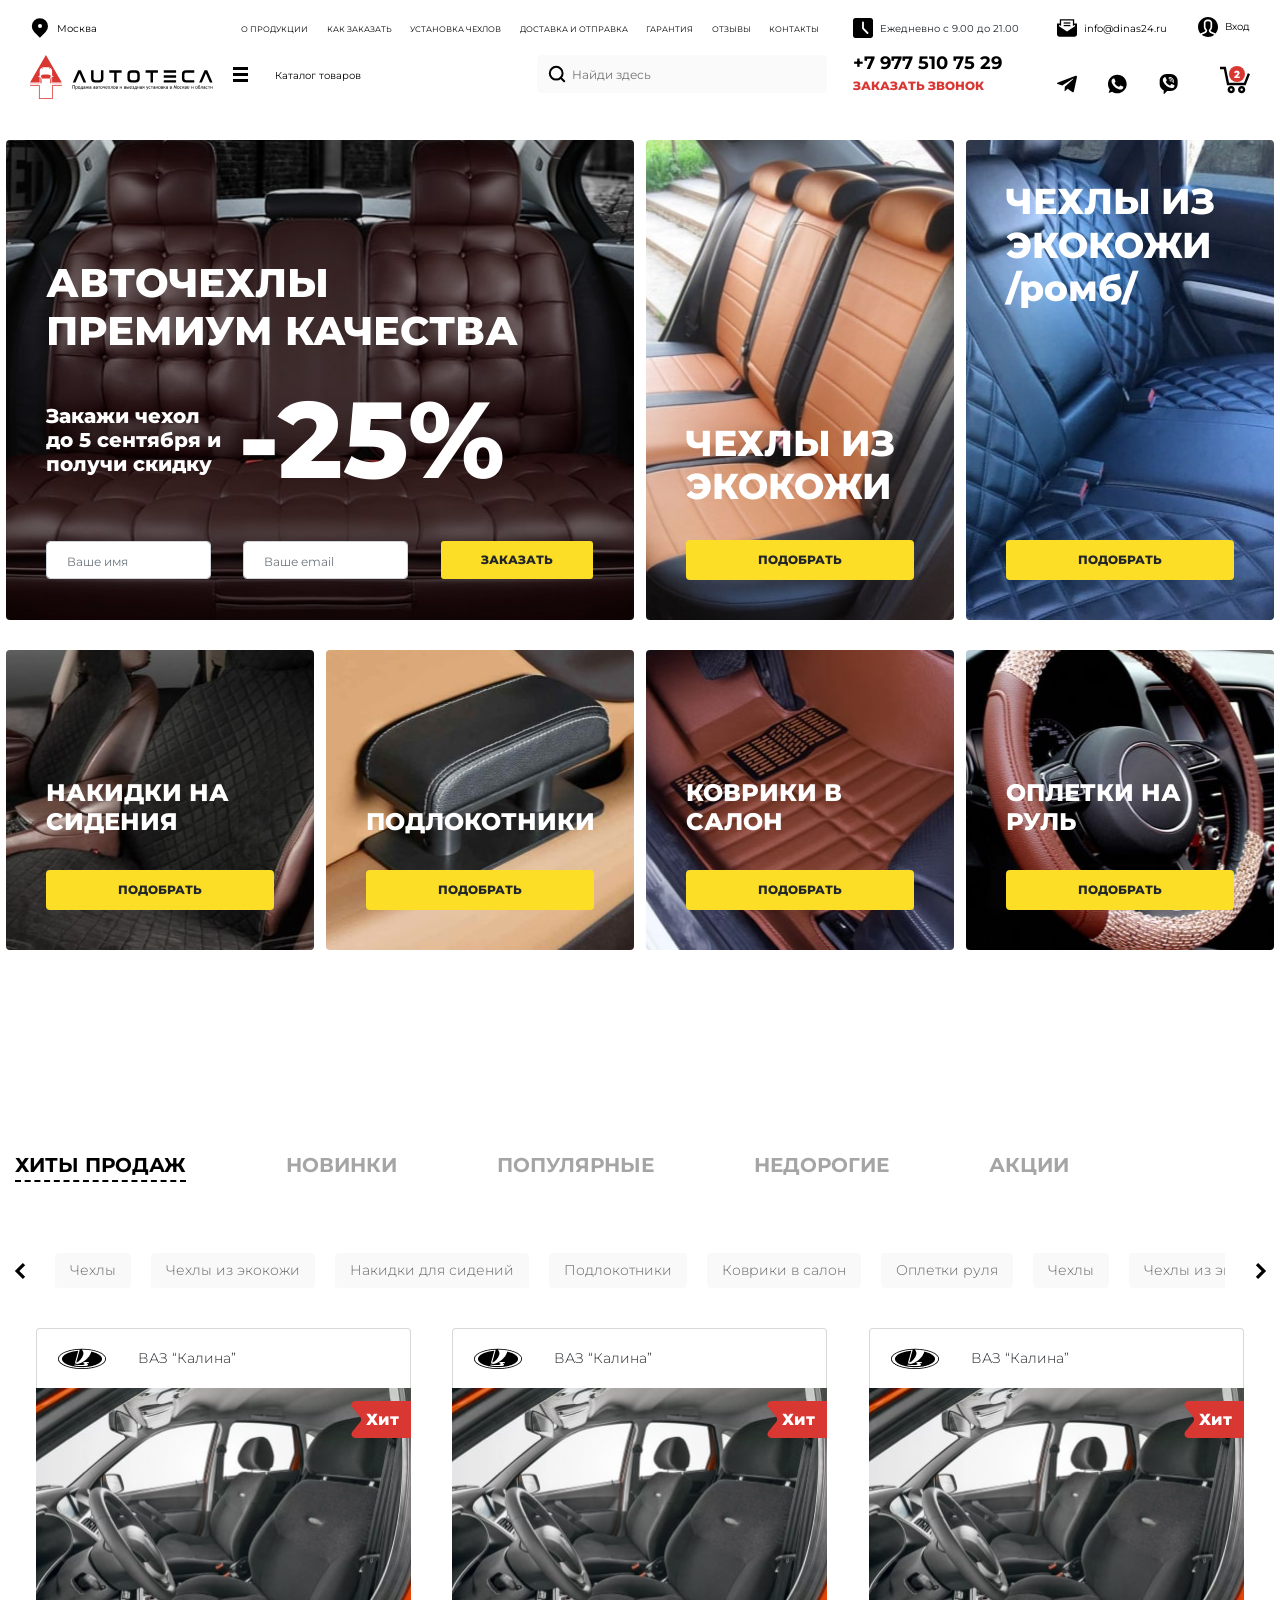
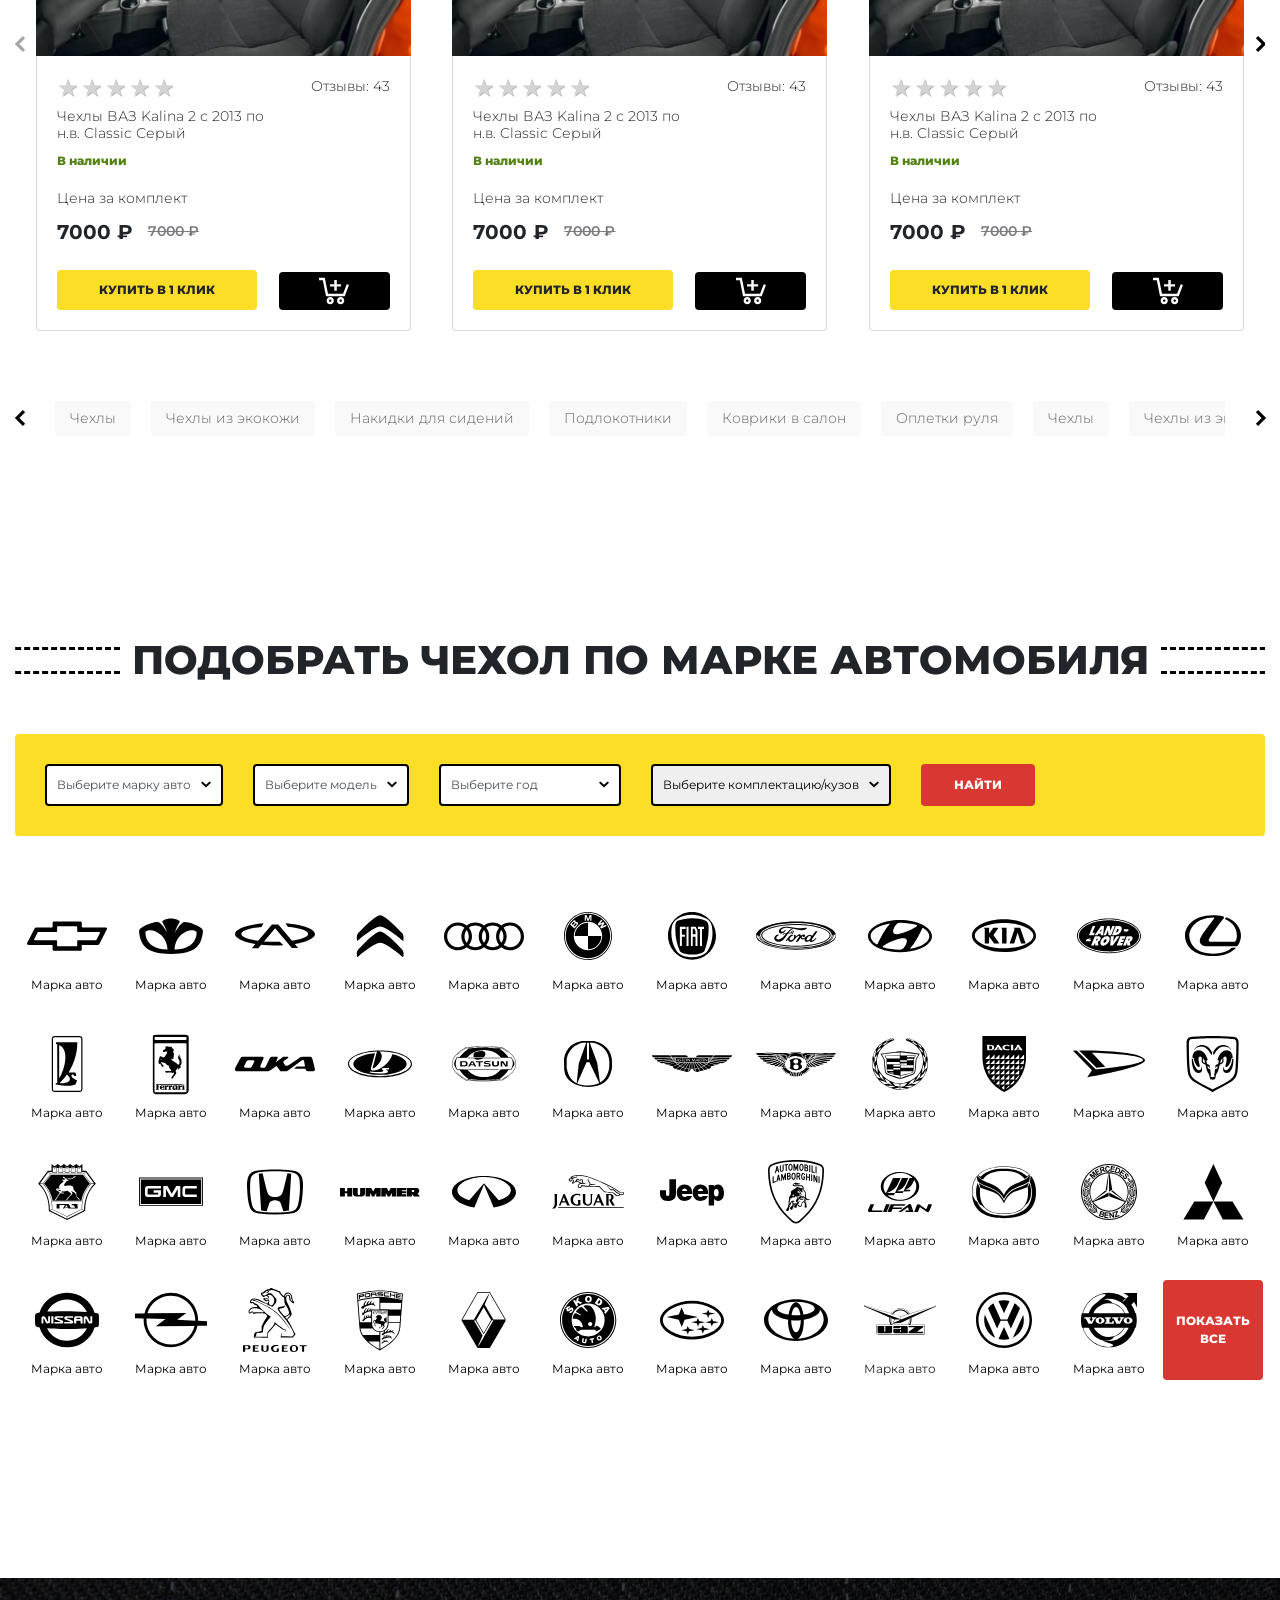
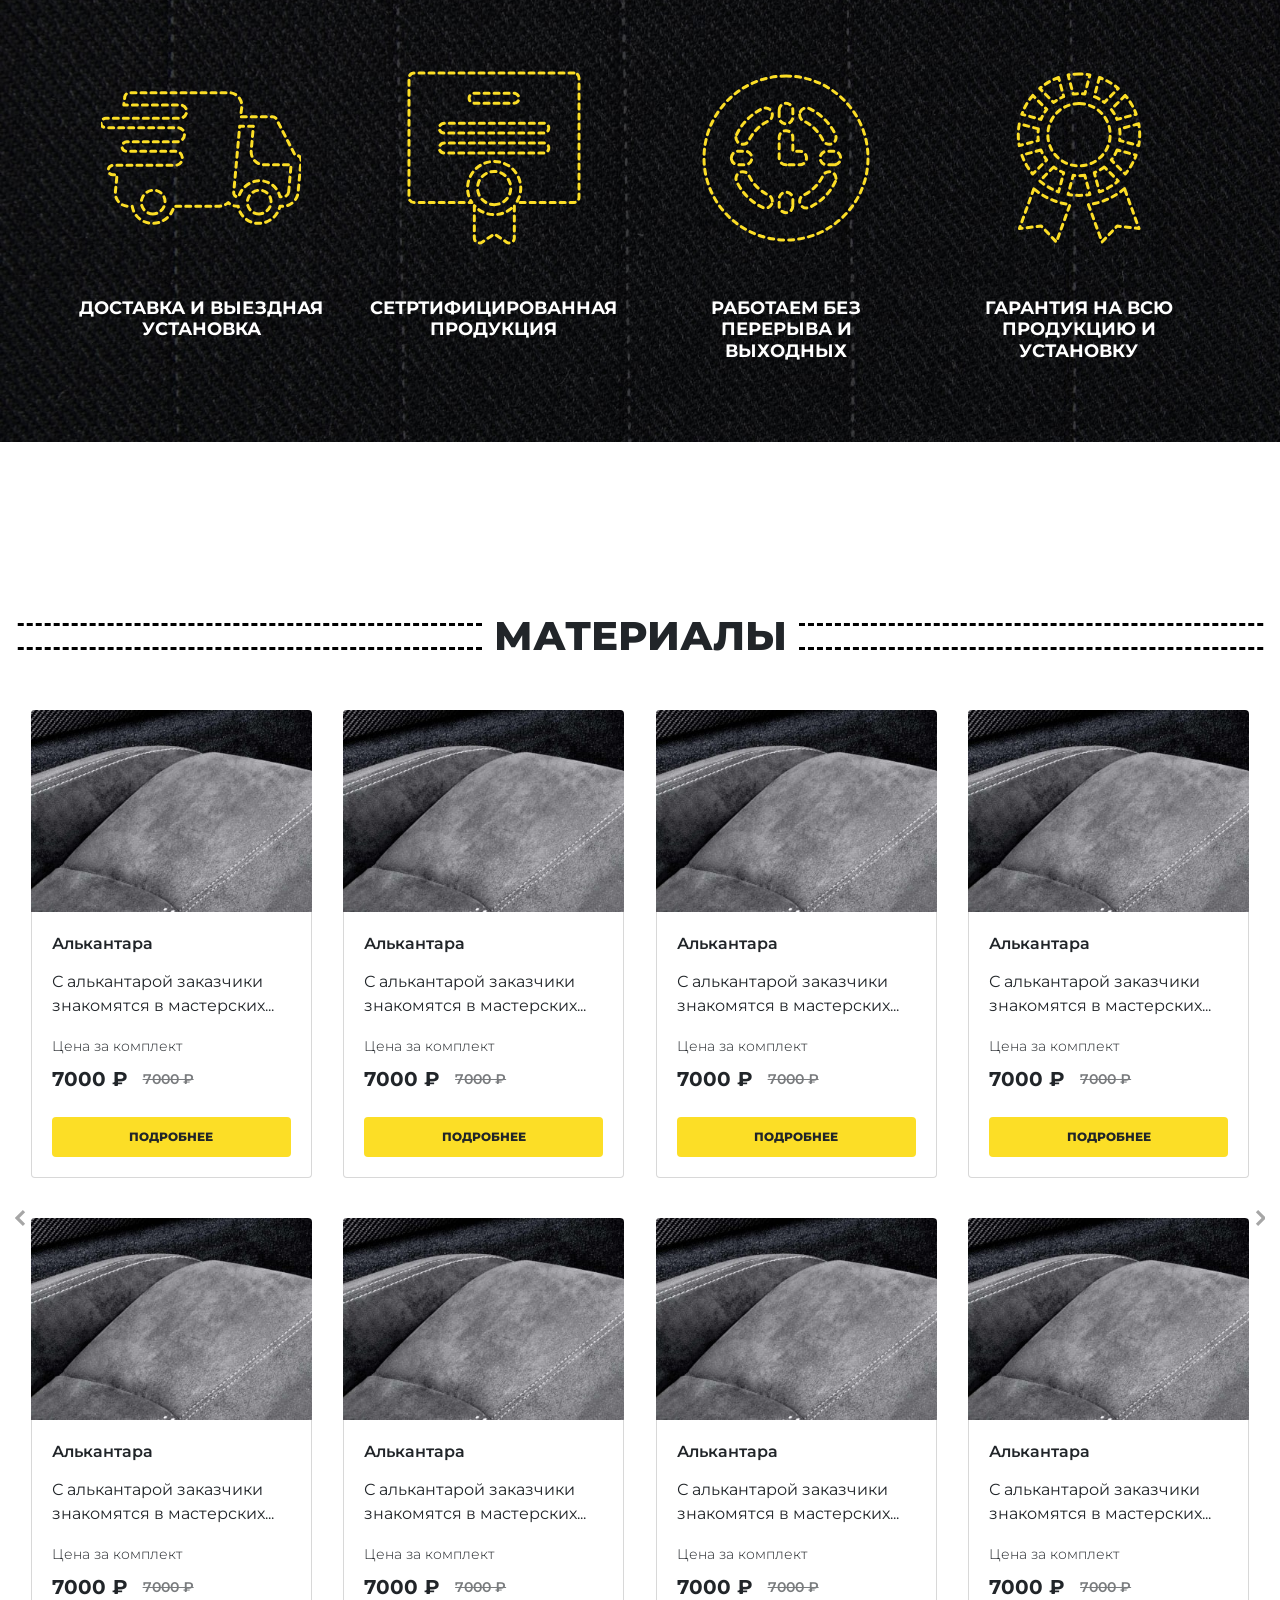
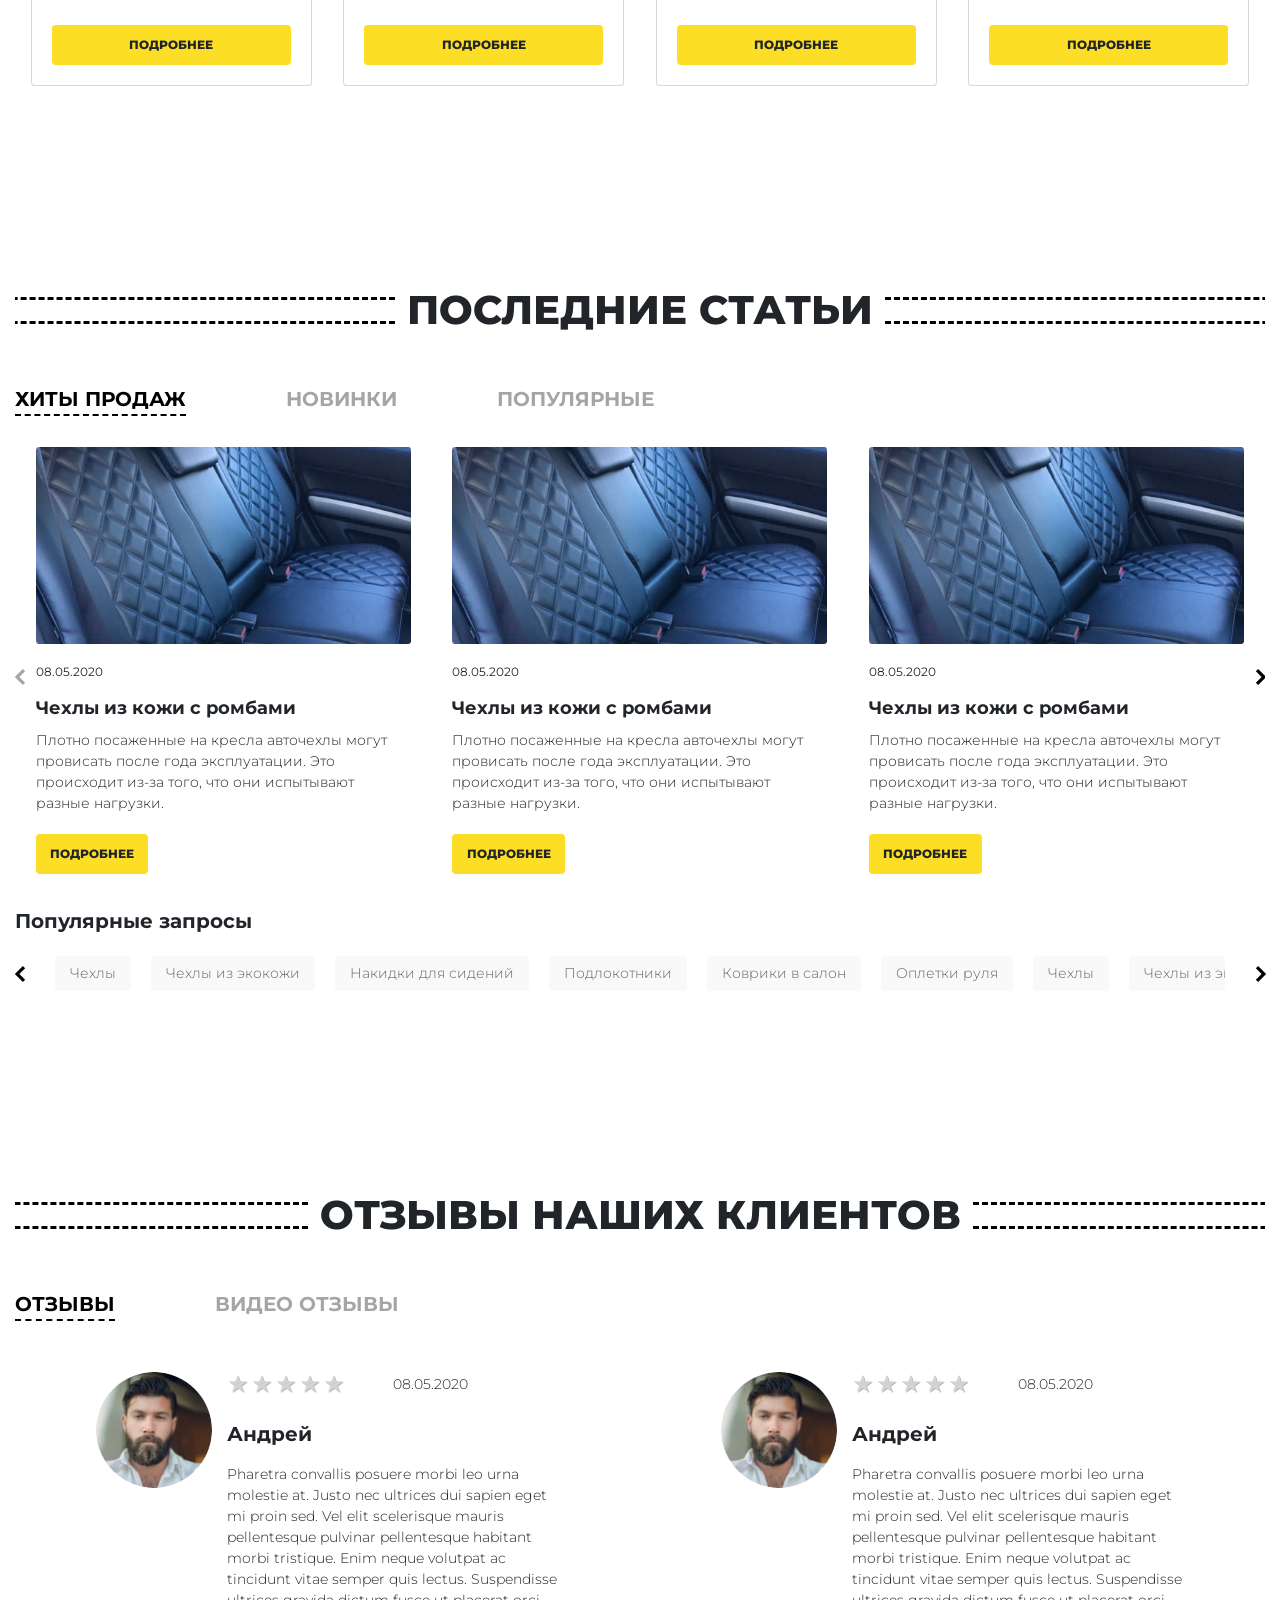
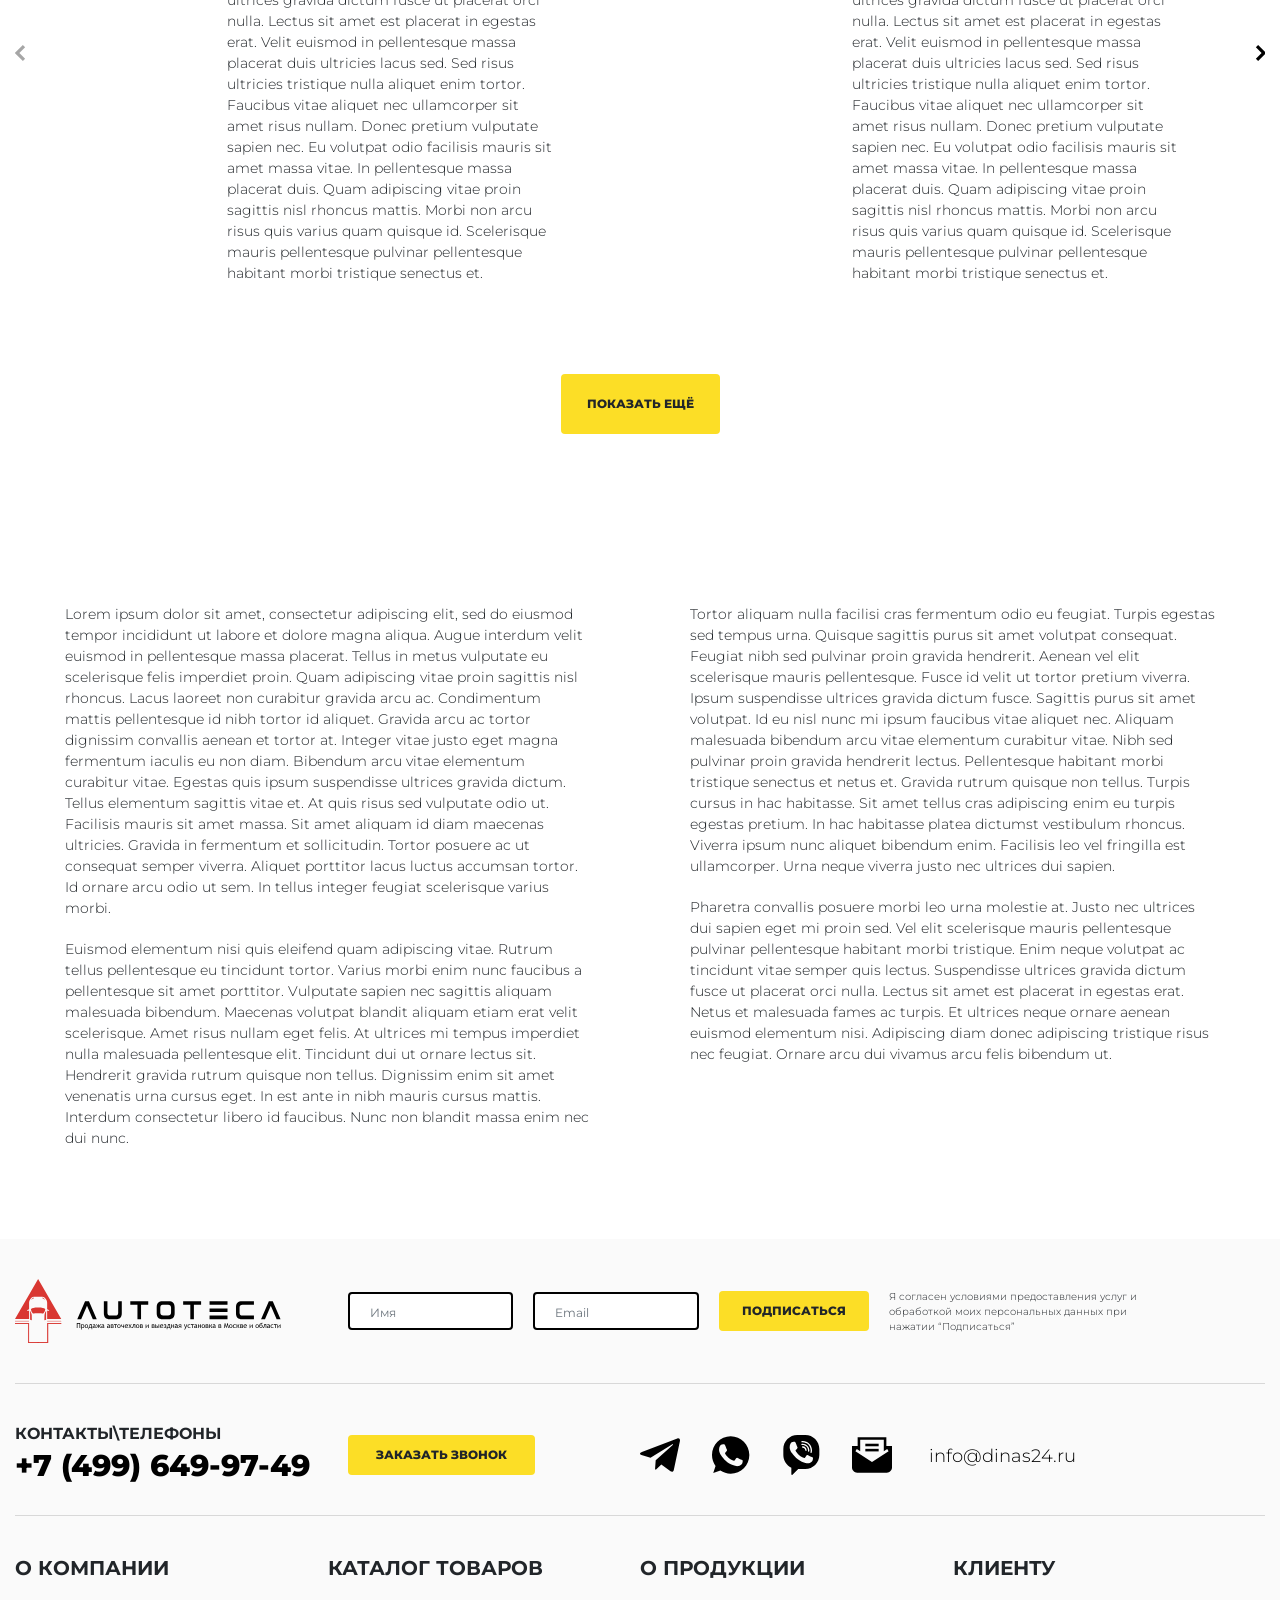
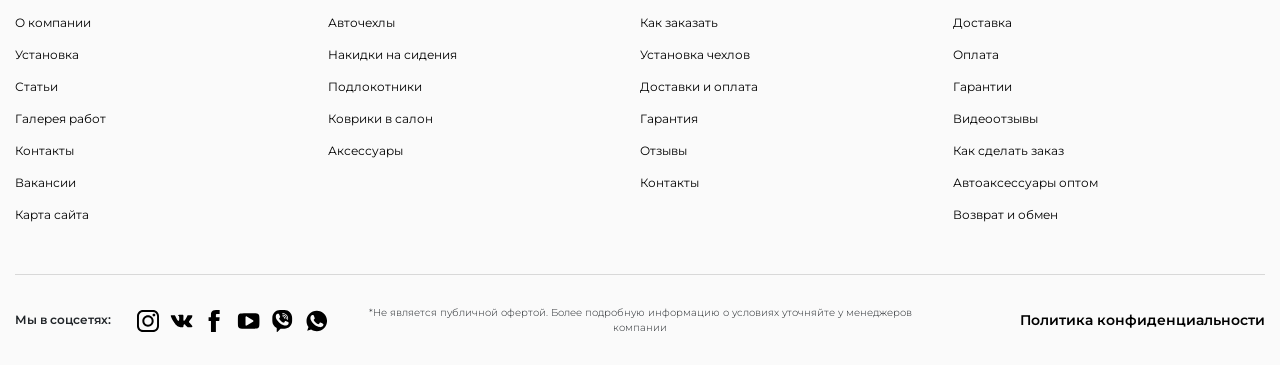
==== commit c0d898f8: "pravki" ====
--- a/index.html
+++ b/index.html
@@ -156,7 +156,8 @@
                           <ul class="lvl3">
                             <li><a href="#" class="menu-catalog__sublink-sub">AUDI</a></li>
                             <li><a href="#" class="menu-catalog__sublink-sub">BMW</a></li>
-                            <li><a href="#" class="menu-catalog__sublink-sub">BRILLIANCE</a></li>
+                            <li><a href="#" class="menu-catalog__sublink-sub">BRILLIANCE</a>
+                            </li>
                             <li><a href="#" class="menu-catalog__sublink-sub">BYD</a></li>
                             <li><a href="#" class="menu-catalog__sublink-sub">CHANGAN</a></li>
                             <li><a href="#" class="menu-catalog__sublink-sub">CHERY</a></li>
@@ -170,12 +171,14 @@
                             <li><a href="#" class="menu-catalog__sublink-sub">FIAT</a></li>
                             <li><a href="#" class="menu-catalog__sublink-sub">FORD</a></li>
                             <li><a href="#" class="menu-catalog__sublink-sub">GEELY</a></li>
-                            <li><a href="#" class="menu-catalog__sublink-sub">GREAT WALL</a></li>
+                            <li><a href="#" class="menu-catalog__sublink-sub">GREAT WALL</a>
+                            </li>
                             <li><a href="#" class="menu-catalog__sublink-sub">HAVAL</a></li>
                             <li><a href="#" class="menu-catalog__sublink-sub">HONDA</a></li>
                             <li><a href="#" class="menu-catalog__sublink-sub">HYUNDAI</a></li>
                             <li><a href="#" class="menu-catalog__sublink-sub">KIA</a></li>
-                            <li><a href="#" class="menu-catalog__sublink-sub">LAND ROVER</a></li>
+                            <li><a href="#" class="menu-catalog__sublink-sub">LAND ROVER</a>
+                            </li>
                             <li><a href="#" class="menu-catalog__sublink-sub">LEXUS</a></li>
                             <li><a href="#" class="menu-catalog__sublink-sub">LIFAN</a></li>
                             <li><a href="#" class="menu-catalog__sublink-sub">NISSAN</a></li>
@@ -191,9 +194,11 @@
                             <li><a href="#" class="menu-catalog__sublink-sub">SUBARU</a></li>
                             <li><a href="#" class="menu-catalog__sublink-sub">SUZUKI</a></li>
                             <li><a href="#" class="menu-catalog__sublink-sub">TOYOTA</a></li>
-                            <li><a href="#" class="menu-catalog__sublink-sub">VOLKSWAGEN</a></li>
+                            <li><a href="#" class="menu-catalog__sublink-sub">VOLKSWAGEN</a>
+                            </li>
                             <li><a href="#" class="menu-catalog__sublink-sub">VOLVO</a></li>
-                            <li><a href="#" class="menu-catalog__sublink-sub">ВАЗ (LADA)</a></li>
+                            <li><a href="#" class="menu-catalog__sublink-sub">ВАЗ (LADA)</a>
+                            </li>
                             <li><a href="#" class="menu-catalog__sublink-sub">ГАЗ</a></li>
                             <li><a href="#" class="menu-catalog__sublink-sub">НИВА</a></li>
                             <li><a href="#" class="menu-catalog__sublink-sub">ТАГАЗ</a></li>
@@ -207,7 +212,8 @@
                           <ul class="lvl3">
                             <li><a href="#" class="menu-catalog__sublink-sub">AUDI</a></li>
                             <li><a href="#" class="menu-catalog__sublink-sub">BMW</a></li>
-                            <li><a href="#" class="menu-catalog__sublink-sub">BRILLIANCE</a></li>
+                            <li><a href="#" class="menu-catalog__sublink-sub">BRILLIANCE</a>
+                            </li>
                             <li><a href="#" class="menu-catalog__sublink-sub">BYD</a></li>
                             <li><a href="#" class="menu-catalog__sublink-sub">CHANGAN</a></li>
                             <li><a href="#" class="menu-catalog__sublink-sub">CHERY</a></li>
@@ -221,12 +227,14 @@
                             <li><a href="#" class="menu-catalog__sublink-sub">FIAT</a></li>
                             <li><a href="#" class="menu-catalog__sublink-sub">FORD</a></li>
                             <li><a href="#" class="menu-catalog__sublink-sub">GEELY</a></li>
-                            <li><a href="#" class="menu-catalog__sublink-sub">GREAT WALL</a></li>
+                            <li><a href="#" class="menu-catalog__sublink-sub">GREAT WALL</a>
+                            </li>
                             <li><a href="#" class="menu-catalog__sublink-sub">HAVAL</a></li>
                             <li><a href="#" class="menu-catalog__sublink-sub">HONDA</a></li>
                             <li><a href="#" class="menu-catalog__sublink-sub">HYUNDAI</a></li>
                             <li><a href="#" class="menu-catalog__sublink-sub">KIA</a></li>
-                            <li><a href="#" class="menu-catalog__sublink-sub">LAND ROVER</a></li>
+                            <li><a href="#" class="menu-catalog__sublink-sub">LAND ROVER</a>
+                            </li>
                             <li><a href="#" class="menu-catalog__sublink-sub">LEXUS</a></li>
                             <li><a href="#" class="menu-catalog__sublink-sub">LIFAN</a></li>
                             <li><a href="#" class="menu-catalog__sublink-sub">NISSAN</a></li>
@@ -242,9 +250,11 @@
                             <li><a href="#" class="menu-catalog__sublink-sub">SUBARU</a></li>
                             <li><a href="#" class="menu-catalog__sublink-sub">SUZUKI</a></li>
                             <li><a href="#" class="menu-catalog__sublink-sub">TOYOTA</a></li>
-                            <li><a href="#" class="menu-catalog__sublink-sub">VOLKSWAGEN</a></li>
+                            <li><a href="#" class="menu-catalog__sublink-sub">VOLKSWAGEN</a>
+                            </li>
                             <li><a href="#" class="menu-catalog__sublink-sub">VOLVO</a></li>
-                            <li><a href="#" class="menu-catalog__sublink-sub">ВАЗ (LADA)</a></li>
+                            <li><a href="#" class="menu-catalog__sublink-sub">ВАЗ (LADA)</a>
+                            </li>
                             <li><a href="#" class="menu-catalog__sublink-sub">ГАЗ</a></li>
                             <li><a href="#" class="menu-catalog__sublink-sub">НИВА</a></li>
                             <li><a href="#" class="menu-catalog__sublink-sub">ТАГАЗ</a></li>
@@ -258,7 +268,8 @@
                           <ul class="lvl3">
                             <li><a href="#" class="menu-catalog__sublink-sub">AUDI</a></li>
                             <li><a href="#" class="menu-catalog__sublink-sub">BMW</a></li>
-                            <li><a href="#" class="menu-catalog__sublink-sub">BRILLIANCE</a></li>
+                            <li><a href="#" class="menu-catalog__sublink-sub">BRILLIANCE</a>
+                            </li>
                             <li><a href="#" class="menu-catalog__sublink-sub">BYD</a></li>
                             <li><a href="#" class="menu-catalog__sublink-sub">CHANGAN</a></li>
                             <li><a href="#" class="menu-catalog__sublink-sub">CHERY</a></li>
@@ -272,12 +283,14 @@
                             <li><a href="#" class="menu-catalog__sublink-sub">FIAT</a></li>
                             <li><a href="#" class="menu-catalog__sublink-sub">FORD</a></li>
                             <li><a href="#" class="menu-catalog__sublink-sub">GEELY</a></li>
-                            <li><a href="#" class="menu-catalog__sublink-sub">GREAT WALL</a></li>
+                            <li><a href="#" class="menu-catalog__sublink-sub">GREAT WALL</a>
+                            </li>
                             <li><a href="#" class="menu-catalog__sublink-sub">HAVAL</a></li>
                             <li><a href="#" class="menu-catalog__sublink-sub">HONDA</a></li>
                             <li><a href="#" class="menu-catalog__sublink-sub">HYUNDAI</a></li>
                             <li><a href="#" class="menu-catalog__sublink-sub">KIA</a></li>
-                            <li><a href="#" class="menu-catalog__sublink-sub">LAND ROVER</a></li>
+                            <li><a href="#" class="menu-catalog__sublink-sub">LAND ROVER</a>
+                            </li>
                             <li><a href="#" class="menu-catalog__sublink-sub">LEXUS</a></li>
                             <li><a href="#" class="menu-catalog__sublink-sub">LIFAN</a></li>
                             <li><a href="#" class="menu-catalog__sublink-sub">NISSAN</a></li>
@@ -293,9 +306,11 @@
                             <li><a href="#" class="menu-catalog__sublink-sub">SUBARU</a></li>
                             <li><a href="#" class="menu-catalog__sublink-sub">SUZUKI</a></li>
                             <li><a href="#" class="menu-catalog__sublink-sub">TOYOTA</a></li>
-                            <li><a href="#" class="menu-catalog__sublink-sub">VOLKSWAGEN</a></li>
+                            <li><a href="#" class="menu-catalog__sublink-sub">VOLKSWAGEN</a>
+                            </li>
                             <li><a href="#" class="menu-catalog__sublink-sub">VOLVO</a></li>
-                            <li><a href="#" class="menu-catalog__sublink-sub">ВАЗ (LADA)</a></li>
+                            <li><a href="#" class="menu-catalog__sublink-sub">ВАЗ (LADA)</a>
+                            </li>
                             <li><a href="#" class="menu-catalog__sublink-sub">ГАЗ</a></li>
                             <li><a href="#" class="menu-catalog__sublink-sub">НИВА</a></li>
                             <li><a href="#" class="menu-catalog__sublink-sub">ТАГАЗ</a></li>
@@ -309,7 +324,8 @@
                           <ul class="lvl3">
                             <li><a href="#" class="menu-catalog__sublink-sub">AUDI</a></li>
                             <li><a href="#" class="menu-catalog__sublink-sub">BMW</a></li>
-                            <li><a href="#" class="menu-catalog__sublink-sub">BRILLIANCE</a></li>
+                            <li><a href="#" class="menu-catalog__sublink-sub">BRILLIANCE</a>
+                            </li>
                             <li><a href="#" class="menu-catalog__sublink-sub">BYD</a></li>
                             <li><a href="#" class="menu-catalog__sublink-sub">CHANGAN</a></li>
                             <li><a href="#" class="menu-catalog__sublink-sub">CHERY</a></li>
@@ -323,12 +339,14 @@
                             <li><a href="#" class="menu-catalog__sublink-sub">FIAT</a></li>
                             <li><a href="#" class="menu-catalog__sublink-sub">FORD</a></li>
                             <li><a href="#" class="menu-catalog__sublink-sub">GEELY</a></li>
-                            <li><a href="#" class="menu-catalog__sublink-sub">GREAT WALL</a></li>
+                            <li><a href="#" class="menu-catalog__sublink-sub">GREAT WALL</a>
+                            </li>
                             <li><a href="#" class="menu-catalog__sublink-sub">HAVAL</a></li>
                             <li><a href="#" class="menu-catalog__sublink-sub">HONDA</a></li>
                             <li><a href="#" class="menu-catalog__sublink-sub">HYUNDAI</a></li>
                             <li><a href="#" class="menu-catalog__sublink-sub">KIA</a></li>
-                            <li><a href="#" class="menu-catalog__sublink-sub">LAND ROVER</a></li>
+                            <li><a href="#" class="menu-catalog__sublink-sub">LAND ROVER</a>
+                            </li>
                             <li><a href="#" class="menu-catalog__sublink-sub">LEXUS</a></li>
                             <li><a href="#" class="menu-catalog__sublink-sub">LIFAN</a></li>
                             <li><a href="#" class="menu-catalog__sublink-sub">NISSAN</a></li>
@@ -344,9 +362,11 @@
                             <li><a href="#" class="menu-catalog__sublink-sub">SUBARU</a></li>
                             <li><a href="#" class="menu-catalog__sublink-sub">SUZUKI</a></li>
                             <li><a href="#" class="menu-catalog__sublink-sub">TOYOTA</a></li>
-                            <li><a href="#" class="menu-catalog__sublink-sub">VOLKSWAGEN</a></li>
+                            <li><a href="#" class="menu-catalog__sublink-sub">VOLKSWAGEN</a>
+                            </li>
                             <li><a href="#" class="menu-catalog__sublink-sub">VOLVO</a></li>
-                            <li><a href="#" class="menu-catalog__sublink-sub">ВАЗ (LADA)</a></li>
+                            <li><a href="#" class="menu-catalog__sublink-sub">ВАЗ (LADA)</a>
+                            </li>
                             <li><a href="#" class="menu-catalog__sublink-sub">ГАЗ</a></li>
                             <li><a href="#" class="menu-catalog__sublink-sub">НИВА</a></li>
                             <li><a href="#" class="menu-catalog__sublink-sub">ТАГАЗ</a></li>
@@ -375,7 +395,8 @@
                           <ul class="lvl3">
                             <li><a href="#" class="menu-catalog__sublink-sub">AUDI</a></li>
                             <li><a href="#" class="menu-catalog__sublink-sub">BMW</a></li>
-                            <li><a href="#" class="menu-catalog__sublink-sub">BRILLIANCE</a></li>
+                            <li><a href="#" class="menu-catalog__sublink-sub">BRILLIANCE</a>
+                            </li>
                             <li><a href="#" class="menu-catalog__sublink-sub">BYD</a></li>
                             <li><a href="#" class="menu-catalog__sublink-sub">CHANGAN</a></li>
                             <li><a href="#" class="menu-catalog__sublink-sub">CHERY</a></li>
@@ -389,12 +410,14 @@
                             <li><a href="#" class="menu-catalog__sublink-sub">FIAT</a></li>
                             <li><a href="#" class="menu-catalog__sublink-sub">FORD</a></li>
                             <li><a href="#" class="menu-catalog__sublink-sub">GEELY</a></li>
-                            <li><a href="#" class="menu-catalog__sublink-sub">GREAT WALL</a></li>
+                            <li><a href="#" class="menu-catalog__sublink-sub">GREAT WALL</a>
+                            </li>
                             <li><a href="#" class="menu-catalog__sublink-sub">HAVAL</a></li>
                             <li><a href="#" class="menu-catalog__sublink-sub">HONDA</a></li>
                             <li><a href="#" class="menu-catalog__sublink-sub">HYUNDAI</a></li>
                             <li><a href="#" class="menu-catalog__sublink-sub">KIA</a></li>
-                            <li><a href="#" class="menu-catalog__sublink-sub">LAND ROVER</a></li>
+                            <li><a href="#" class="menu-catalog__sublink-sub">LAND ROVER</a>
+                            </li>
                             <li><a href="#" class="menu-catalog__sublink-sub">LEXUS</a></li>
                             <li><a href="#" class="menu-catalog__sublink-sub">LIFAN</a></li>
                             <li><a href="#" class="menu-catalog__sublink-sub">NISSAN</a></li>
@@ -410,9 +433,11 @@
                             <li><a href="#" class="menu-catalog__sublink-sub">SUBARU</a></li>
                             <li><a href="#" class="menu-catalog__sublink-sub">SUZUKI</a></li>
                             <li><a href="#" class="menu-catalog__sublink-sub">TOYOTA</a></li>
-                            <li><a href="#" class="menu-catalog__sublink-sub">VOLKSWAGEN</a></li>
+                            <li><a href="#" class="menu-catalog__sublink-sub">VOLKSWAGEN</a>
+                            </li>
                             <li><a href="#" class="menu-catalog__sublink-sub">VOLVO</a></li>
-                            <li><a href="#" class="menu-catalog__sublink-sub">ВАЗ (LADA)</a></li>
+                            <li><a href="#" class="menu-catalog__sublink-sub">ВАЗ (LADA)</a>
+                            </li>
                             <li><a href="#" class="menu-catalog__sublink-sub">ГАЗ</a></li>
                             <li><a href="#" class="menu-catalog__sublink-sub">НИВА</a></li>
                             <li><a href="#" class="menu-catalog__sublink-sub">ТАГАЗ</a></li>
@@ -426,7 +451,8 @@
                           <ul class="lvl3">
                             <li><a href="#" class="menu-catalog__sublink-sub">AUDI</a></li>
                             <li><a href="#" class="menu-catalog__sublink-sub">BMW</a></li>
-                            <li><a href="#" class="menu-catalog__sublink-sub">BRILLIANCE</a></li>
+                            <li><a href="#" class="menu-catalog__sublink-sub">BRILLIANCE</a>
+                            </li>
                             <li><a href="#" class="menu-catalog__sublink-sub">BYD</a></li>
                             <li><a href="#" class="menu-catalog__sublink-sub">CHANGAN</a></li>
                             <li><a href="#" class="menu-catalog__sublink-sub">CHERY</a></li>
@@ -440,12 +466,14 @@
                             <li><a href="#" class="menu-catalog__sublink-sub">FIAT</a></li>
                             <li><a href="#" class="menu-catalog__sublink-sub">FORD</a></li>
                             <li><a href="#" class="menu-catalog__sublink-sub">GEELY</a></li>
-                            <li><a href="#" class="menu-catalog__sublink-sub">GREAT WALL</a></li>
+                            <li><a href="#" class="menu-catalog__sublink-sub">GREAT WALL</a>
+                            </li>
                             <li><a href="#" class="menu-catalog__sublink-sub">HAVAL</a></li>
                             <li><a href="#" class="menu-catalog__sublink-sub">HONDA</a></li>
                             <li><a href="#" class="menu-catalog__sublink-sub">HYUNDAI</a></li>
                             <li><a href="#" class="menu-catalog__sublink-sub">KIA</a></li>
-                            <li><a href="#" class="menu-catalog__sublink-sub">LAND ROVER</a></li>
+                            <li><a href="#" class="menu-catalog__sublink-sub">LAND ROVER</a>
+                            </li>
                             <li><a href="#" class="menu-catalog__sublink-sub">LEXUS</a></li>
                             <li><a href="#" class="menu-catalog__sublink-sub">LIFAN</a></li>
                             <li><a href="#" class="menu-catalog__sublink-sub">NISSAN</a></li>
@@ -461,9 +489,11 @@
                             <li><a href="#" class="menu-catalog__sublink-sub">SUBARU</a></li>
                             <li><a href="#" class="menu-catalog__sublink-sub">SUZUKI</a></li>
                             <li><a href="#" class="menu-catalog__sublink-sub">TOYOTA</a></li>
-                            <li><a href="#" class="menu-catalog__sublink-sub">VOLKSWAGEN</a></li>
+                            <li><a href="#" class="menu-catalog__sublink-sub">VOLKSWAGEN</a>
+                            </li>
                             <li><a href="#" class="menu-catalog__sublink-sub">VOLVO</a></li>
-                            <li><a href="#" class="menu-catalog__sublink-sub">ВАЗ (LADA)</a></li>
+                            <li><a href="#" class="menu-catalog__sublink-sub">ВАЗ (LADA)</a>
+                            </li>
                             <li><a href="#" class="menu-catalog__sublink-sub">ГАЗ</a></li>
                             <li><a href="#" class="menu-catalog__sublink-sub">НИВА</a></li>
                             <li><a href="#" class="menu-catalog__sublink-sub">ТАГАЗ</a></li>
@@ -477,7 +507,8 @@
                           <ul class="lvl3">
                             <li><a href="#" class="menu-catalog__sublink-sub">AUDI</a></li>
                             <li><a href="#" class="menu-catalog__sublink-sub">BMW</a></li>
-                            <li><a href="#" class="menu-catalog__sublink-sub">BRILLIANCE</a></li>
+                            <li><a href="#" class="menu-catalog__sublink-sub">BRILLIANCE</a>
+                            </li>
                             <li><a href="#" class="menu-catalog__sublink-sub">BYD</a></li>
                             <li><a href="#" class="menu-catalog__sublink-sub">CHANGAN</a></li>
                             <li><a href="#" class="menu-catalog__sublink-sub">CHERY</a></li>
@@ -491,12 +522,14 @@
                             <li><a href="#" class="menu-catalog__sublink-sub">FIAT</a></li>
                             <li><a href="#" class="menu-catalog__sublink-sub">FORD</a></li>
                             <li><a href="#" class="menu-catalog__sublink-sub">GEELY</a></li>
-                            <li><a href="#" class="menu-catalog__sublink-sub">GREAT WALL</a></li>
+                            <li><a href="#" class="menu-catalog__sublink-sub">GREAT WALL</a>
+                            </li>
                             <li><a href="#" class="menu-catalog__sublink-sub">HAVAL</a></li>
                             <li><a href="#" class="menu-catalog__sublink-sub">HONDA</a></li>
                             <li><a href="#" class="menu-catalog__sublink-sub">HYUNDAI</a></li>
                             <li><a href="#" class="menu-catalog__sublink-sub">KIA</a></li>
-                            <li><a href="#" class="menu-catalog__sublink-sub">LAND ROVER</a></li>
+                            <li><a href="#" class="menu-catalog__sublink-sub">LAND ROVER</a>
+                            </li>
                             <li><a href="#" class="menu-catalog__sublink-sub">LEXUS</a></li>
                             <li><a href="#" class="menu-catalog__sublink-sub">LIFAN</a></li>
                             <li><a href="#" class="menu-catalog__sublink-sub">NISSAN</a></li>
@@ -512,9 +545,11 @@
                             <li><a href="#" class="menu-catalog__sublink-sub">SUBARU</a></li>
                             <li><a href="#" class="menu-catalog__sublink-sub">SUZUKI</a></li>
                             <li><a href="#" class="menu-catalog__sublink-sub">TOYOTA</a></li>
-                            <li><a href="#" class="menu-catalog__sublink-sub">VOLKSWAGEN</a></li>
+                            <li><a href="#" class="menu-catalog__sublink-sub">VOLKSWAGEN</a>
+                            </li>
                             <li><a href="#" class="menu-catalog__sublink-sub">VOLVO</a></li>
-                            <li><a href="#" class="menu-catalog__sublink-sub">ВАЗ (LADA)</a></li>
+                            <li><a href="#" class="menu-catalog__sublink-sub">ВАЗ (LADA)</a>
+                            </li>
                             <li><a href="#" class="menu-catalog__sublink-sub">ГАЗ</a></li>
                             <li><a href="#" class="menu-catalog__sublink-sub">НИВА</a></li>
                             <li><a href="#" class="menu-catalog__sublink-sub">ТАГАЗ</a></li>
@@ -528,7 +563,8 @@
                           <ul class="lvl3">
                             <li><a href="#" class="menu-catalog__sublink-sub">AUDI</a></li>
                             <li><a href="#" class="menu-catalog__sublink-sub">BMW</a></li>
-                            <li><a href="#" class="menu-catalog__sublink-sub">BRILLIANCE</a></li>
+                            <li><a href="#" class="menu-catalog__sublink-sub">BRILLIANCE</a>
+                            </li>
                             <li><a href="#" class="menu-catalog__sublink-sub">BYD</a></li>
                             <li><a href="#" class="menu-catalog__sublink-sub">CHANGAN</a></li>
                             <li><a href="#" class="menu-catalog__sublink-sub">CHERY</a></li>
@@ -542,12 +578,14 @@
                             <li><a href="#" class="menu-catalog__sublink-sub">FIAT</a></li>
                             <li><a href="#" class="menu-catalog__sublink-sub">FORD</a></li>
                             <li><a href="#" class="menu-catalog__sublink-sub">GEELY</a></li>
-                            <li><a href="#" class="menu-catalog__sublink-sub">GREAT WALL</a></li>
+                            <li><a href="#" class="menu-catalog__sublink-sub">GREAT WALL</a>
+                            </li>
                             <li><a href="#" class="menu-catalog__sublink-sub">HAVAL</a></li>
                             <li><a href="#" class="menu-catalog__sublink-sub">HONDA</a></li>
                             <li><a href="#" class="menu-catalog__sublink-sub">HYUNDAI</a></li>
                             <li><a href="#" class="menu-catalog__sublink-sub">KIA</a></li>
-                            <li><a href="#" class="menu-catalog__sublink-sub">LAND ROVER</a></li>
+                            <li><a href="#" class="menu-catalog__sublink-sub">LAND ROVER</a>
+                            </li>
                             <li><a href="#" class="menu-catalog__sublink-sub">LEXUS</a></li>
                             <li><a href="#" class="menu-catalog__sublink-sub">LIFAN</a></li>
                             <li><a href="#" class="menu-catalog__sublink-sub">NISSAN</a></li>
@@ -563,9 +601,11 @@
                             <li><a href="#" class="menu-catalog__sublink-sub">SUBARU</a></li>
                             <li><a href="#" class="menu-catalog__sublink-sub">SUZUKI</a></li>
                             <li><a href="#" class="menu-catalog__sublink-sub">TOYOTA</a></li>
-                            <li><a href="#" class="menu-catalog__sublink-sub">VOLKSWAGEN</a></li>
+                            <li><a href="#" class="menu-catalog__sublink-sub">VOLKSWAGEN</a>
+                            </li>
                             <li><a href="#" class="menu-catalog__sublink-sub">VOLVO</a></li>
-                            <li><a href="#" class="menu-catalog__sublink-sub">ВАЗ (LADA)</a></li>
+                            <li><a href="#" class="menu-catalog__sublink-sub">ВАЗ (LADA)</a>
+                            </li>
                             <li><a href="#" class="menu-catalog__sublink-sub">ГАЗ</a></li>
                             <li><a href="#" class="menu-catalog__sublink-sub">НИВА</a></li>
                             <li><a href="#" class="menu-catalog__sublink-sub">ТАГАЗ</a></li>
@@ -594,7 +634,8 @@
                           <ul class="lvl3">
                             <li><a href="#" class="menu-catalog__sublink-sub">AUDI</a></li>
                             <li><a href="#" class="menu-catalog__sublink-sub">BMW</a></li>
-                            <li><a href="#" class="menu-catalog__sublink-sub">BRILLIANCE</a></li>
+                            <li><a href="#" class="menu-catalog__sublink-sub">BRILLIANCE</a>
+                            </li>
                             <li><a href="#" class="menu-catalog__sublink-sub">BYD</a></li>
                             <li><a href="#" class="menu-catalog__sublink-sub">CHANGAN</a></li>
                             <li><a href="#" class="menu-catalog__sublink-sub">CHERY</a></li>
@@ -608,12 +649,14 @@
                             <li><a href="#" class="menu-catalog__sublink-sub">FIAT</a></li>
                             <li><a href="#" class="menu-catalog__sublink-sub">FORD</a></li>
                             <li><a href="#" class="menu-catalog__sublink-sub">GEELY</a></li>
-                            <li><a href="#" class="menu-catalog__sublink-sub">GREAT WALL</a></li>
+                            <li><a href="#" class="menu-catalog__sublink-sub">GREAT WALL</a>
+                            </li>
                             <li><a href="#" class="menu-catalog__sublink-sub">HAVAL</a></li>
                             <li><a href="#" class="menu-catalog__sublink-sub">HONDA</a></li>
                             <li><a href="#" class="menu-catalog__sublink-sub">HYUNDAI</a></li>
                             <li><a href="#" class="menu-catalog__sublink-sub">KIA</a></li>
-                            <li><a href="#" class="menu-catalog__sublink-sub">LAND ROVER</a></li>
+                            <li><a href="#" class="menu-catalog__sublink-sub">LAND ROVER</a>
+                            </li>
                             <li><a href="#" class="menu-catalog__sublink-sub">LEXUS</a></li>
                             <li><a href="#" class="menu-catalog__sublink-sub">LIFAN</a></li>
                             <li><a href="#" class="menu-catalog__sublink-sub">NISSAN</a></li>
@@ -629,9 +672,11 @@
                             <li><a href="#" class="menu-catalog__sublink-sub">SUBARU</a></li>
                             <li><a href="#" class="menu-catalog__sublink-sub">SUZUKI</a></li>
                             <li><a href="#" class="menu-catalog__sublink-sub">TOYOTA</a></li>
-                            <li><a href="#" class="menu-catalog__sublink-sub">VOLKSWAGEN</a></li>
+                            <li><a href="#" class="menu-catalog__sublink-sub">VOLKSWAGEN</a>
+                            </li>
                             <li><a href="#" class="menu-catalog__sublink-sub">VOLVO</a></li>
-                            <li><a href="#" class="menu-catalog__sublink-sub">ВАЗ (LADA)</a></li>
+                            <li><a href="#" class="menu-catalog__sublink-sub">ВАЗ (LADA)</a>
+                            </li>
                             <li><a href="#" class="menu-catalog__sublink-sub">ГАЗ</a></li>
                             <li><a href="#" class="menu-catalog__sublink-sub">НИВА</a></li>
                             <li><a href="#" class="menu-catalog__sublink-sub">ТАГАЗ</a></li>
@@ -645,7 +690,8 @@
                           <ul class="lvl3">
                             <li><a href="#" class="menu-catalog__sublink-sub">AUDI</a></li>
                             <li><a href="#" class="menu-catalog__sublink-sub">BMW</a></li>
-                            <li><a href="#" class="menu-catalog__sublink-sub">BRILLIANCE</a></li>
+                            <li><a href="#" class="menu-catalog__sublink-sub">BRILLIANCE</a>
+                            </li>
                             <li><a href="#" class="menu-catalog__sublink-sub">BYD</a></li>
                             <li><a href="#" class="menu-catalog__sublink-sub">CHANGAN</a></li>
                             <li><a href="#" class="menu-catalog__sublink-sub">CHERY</a></li>
@@ -659,12 +705,14 @@
                             <li><a href="#" class="menu-catalog__sublink-sub">FIAT</a></li>
                             <li><a href="#" class="menu-catalog__sublink-sub">FORD</a></li>
                             <li><a href="#" class="menu-catalog__sublink-sub">GEELY</a></li>
-                            <li><a href="#" class="menu-catalog__sublink-sub">GREAT WALL</a></li>
+                            <li><a href="#" class="menu-catalog__sublink-sub">GREAT WALL</a>
+                            </li>
                             <li><a href="#" class="menu-catalog__sublink-sub">HAVAL</a></li>
                             <li><a href="#" class="menu-catalog__sublink-sub">HONDA</a></li>
                             <li><a href="#" class="menu-catalog__sublink-sub">HYUNDAI</a></li>
                             <li><a href="#" class="menu-catalog__sublink-sub">KIA</a></li>
-                            <li><a href="#" class="menu-catalog__sublink-sub">LAND ROVER</a></li>
+                            <li><a href="#" class="menu-catalog__sublink-sub">LAND ROVER</a>
+                            </li>
                             <li><a href="#" class="menu-catalog__sublink-sub">LEXUS</a></li>
                             <li><a href="#" class="menu-catalog__sublink-sub">LIFAN</a></li>
                             <li><a href="#" class="menu-catalog__sublink-sub">NISSAN</a></li>
@@ -680,9 +728,11 @@
                             <li><a href="#" class="menu-catalog__sublink-sub">SUBARU</a></li>
                             <li><a href="#" class="menu-catalog__sublink-sub">SUZUKI</a></li>
                             <li><a href="#" class="menu-catalog__sublink-sub">TOYOTA</a></li>
-                            <li><a href="#" class="menu-catalog__sublink-sub">VOLKSWAGEN</a></li>
+                            <li><a href="#" class="menu-catalog__sublink-sub">VOLKSWAGEN</a>
+                            </li>
                             <li><a href="#" class="menu-catalog__sublink-sub">VOLVO</a></li>
-                            <li><a href="#" class="menu-catalog__sublink-sub">ВАЗ (LADA)</a></li>
+                            <li><a href="#" class="menu-catalog__sublink-sub">ВАЗ (LADA)</a>
+                            </li>
                             <li><a href="#" class="menu-catalog__sublink-sub">ГАЗ</a></li>
                             <li><a href="#" class="menu-catalog__sublink-sub">НИВА</a></li>
                             <li><a href="#" class="menu-catalog__sublink-sub">ТАГАЗ</a></li>
@@ -696,7 +746,8 @@
                           <ul class="lvl3">
                             <li><a href="#" class="menu-catalog__sublink-sub">AUDI</a></li>
                             <li><a href="#" class="menu-catalog__sublink-sub">BMW</a></li>
-                            <li><a href="#" class="menu-catalog__sublink-sub">BRILLIANCE</a></li>
+                            <li><a href="#" class="menu-catalog__sublink-sub">BRILLIANCE</a>
+                            </li>
                             <li><a href="#" class="menu-catalog__sublink-sub">BYD</a></li>
                             <li><a href="#" class="menu-catalog__sublink-sub">CHANGAN</a></li>
                             <li><a href="#" class="menu-catalog__sublink-sub">CHERY</a></li>
@@ -710,12 +761,14 @@
                             <li><a href="#" class="menu-catalog__sublink-sub">FIAT</a></li>
                             <li><a href="#" class="menu-catalog__sublink-sub">FORD</a></li>
                             <li><a href="#" class="menu-catalog__sublink-sub">GEELY</a></li>
-                            <li><a href="#" class="menu-catalog__sublink-sub">GREAT WALL</a></li>
+                            <li><a href="#" class="menu-catalog__sublink-sub">GREAT WALL</a>
+                            </li>
                             <li><a href="#" class="menu-catalog__sublink-sub">HAVAL</a></li>
                             <li><a href="#" class="menu-catalog__sublink-sub">HONDA</a></li>
                             <li><a href="#" class="menu-catalog__sublink-sub">HYUNDAI</a></li>
                             <li><a href="#" class="menu-catalog__sublink-sub">KIA</a></li>
-                            <li><a href="#" class="menu-catalog__sublink-sub">LAND ROVER</a></li>
+                            <li><a href="#" class="menu-catalog__sublink-sub">LAND ROVER</a>
+                            </li>
                             <li><a href="#" class="menu-catalog__sublink-sub">LEXUS</a></li>
                             <li><a href="#" class="menu-catalog__sublink-sub">LIFAN</a></li>
                             <li><a href="#" class="menu-catalog__sublink-sub">NISSAN</a></li>
@@ -731,9 +784,11 @@
                             <li><a href="#" class="menu-catalog__sublink-sub">SUBARU</a></li>
                             <li><a href="#" class="menu-catalog__sublink-sub">SUZUKI</a></li>
                             <li><a href="#" class="menu-catalog__sublink-sub">TOYOTA</a></li>
-                            <li><a href="#" class="menu-catalog__sublink-sub">VOLKSWAGEN</a></li>
+                            <li><a href="#" class="menu-catalog__sublink-sub">VOLKSWAGEN</a>
+                            </li>
                             <li><a href="#" class="menu-catalog__sublink-sub">VOLVO</a></li>
-                            <li><a href="#" class="menu-catalog__sublink-sub">ВАЗ (LADA)</a></li>
+                            <li><a href="#" class="menu-catalog__sublink-sub">ВАЗ (LADA)</a>
+                            </li>
                             <li><a href="#" class="menu-catalog__sublink-sub">ГАЗ</a></li>
                             <li><a href="#" class="menu-catalog__sublink-sub">НИВА</a></li>
                             <li><a href="#" class="menu-catalog__sublink-sub">ТАГАЗ</a></li>
@@ -747,7 +802,8 @@
                           <ul class="lvl3">
                             <li><a href="#" class="menu-catalog__sublink-sub">AUDI</a></li>
                             <li><a href="#" class="menu-catalog__sublink-sub">BMW</a></li>
-                            <li><a href="#" class="menu-catalog__sublink-sub">BRILLIANCE</a></li>
+                            <li><a href="#" class="menu-catalog__sublink-sub">BRILLIANCE</a>
+                            </li>
                             <li><a href="#" class="menu-catalog__sublink-sub">BYD</a></li>
                             <li><a href="#" class="menu-catalog__sublink-sub">CHANGAN</a></li>
                             <li><a href="#" class="menu-catalog__sublink-sub">CHERY</a></li>
@@ -761,12 +817,14 @@
                             <li><a href="#" class="menu-catalog__sublink-sub">FIAT</a></li>
                             <li><a href="#" class="menu-catalog__sublink-sub">FORD</a></li>
                             <li><a href="#" class="menu-catalog__sublink-sub">GEELY</a></li>
-                            <li><a href="#" class="menu-catalog__sublink-sub">GREAT WALL</a></li>
+                            <li><a href="#" class="menu-catalog__sublink-sub">GREAT WALL</a>
+                            </li>
                             <li><a href="#" class="menu-catalog__sublink-sub">HAVAL</a></li>
                             <li><a href="#" class="menu-catalog__sublink-sub">HONDA</a></li>
                             <li><a href="#" class="menu-catalog__sublink-sub">HYUNDAI</a></li>
                             <li><a href="#" class="menu-catalog__sublink-sub">KIA</a></li>
-                            <li><a href="#" class="menu-catalog__sublink-sub">LAND ROVER</a></li>
+                            <li><a href="#" class="menu-catalog__sublink-sub">LAND ROVER</a>
+                            </li>
                             <li><a href="#" class="menu-catalog__sublink-sub">LEXUS</a></li>
                             <li><a href="#" class="menu-catalog__sublink-sub">LIFAN</a></li>
                             <li><a href="#" class="menu-catalog__sublink-sub">NISSAN</a></li>
@@ -782,9 +840,11 @@
                             <li><a href="#" class="menu-catalog__sublink-sub">SUBARU</a></li>
                             <li><a href="#" class="menu-catalog__sublink-sub">SUZUKI</a></li>
                             <li><a href="#" class="menu-catalog__sublink-sub">TOYOTA</a></li>
-                            <li><a href="#" class="menu-catalog__sublink-sub">VOLKSWAGEN</a></li>
+                            <li><a href="#" class="menu-catalog__sublink-sub">VOLKSWAGEN</a>
+                            </li>
                             <li><a href="#" class="menu-catalog__sublink-sub">VOLVO</a></li>
-                            <li><a href="#" class="menu-catalog__sublink-sub">ВАЗ (LADA)</a></li>
+                            <li><a href="#" class="menu-catalog__sublink-sub">ВАЗ (LADA)</a>
+                            </li>
                             <li><a href="#" class="menu-catalog__sublink-sub">ГАЗ</a></li>
                             <li><a href="#" class="menu-catalog__sublink-sub">НИВА</a></li>
                             <li><a href="#" class="menu-catalog__sublink-sub">ТАГАЗ</a></li>
@@ -825,7 +885,8 @@
                           <ul class="lvl3">
                             <li><a href="#" class="menu-catalog__sublink-sub">AUDI</a></li>
                             <li><a href="#" class="menu-catalog__sublink-sub">BMW</a></li>
-                            <li><a href="#" class="menu-catalog__sublink-sub">BRILLIANCE</a></li>
+                            <li><a href="#" class="menu-catalog__sublink-sub">BRILLIANCE</a>
+                            </li>
                             <li><a href="#" class="menu-catalog__sublink-sub">BYD</a></li>
                             <li><a href="#" class="menu-catalog__sublink-sub">CHANGAN</a></li>
                             <li><a href="#" class="menu-catalog__sublink-sub">CHERY</a></li>
@@ -839,12 +900,14 @@
                             <li><a href="#" class="menu-catalog__sublink-sub">FIAT</a></li>
                             <li><a href="#" class="menu-catalog__sublink-sub">FORD</a></li>
                             <li><a href="#" class="menu-catalog__sublink-sub">GEELY</a></li>
-                            <li><a href="#" class="menu-catalog__sublink-sub">GREAT WALL</a></li>
+                            <li><a href="#" class="menu-catalog__sublink-sub">GREAT WALL</a>
+                            </li>
                             <li><a href="#" class="menu-catalog__sublink-sub">HAVAL</a></li>
                             <li><a href="#" class="menu-catalog__sublink-sub">HONDA</a></li>
                             <li><a href="#" class="menu-catalog__sublink-sub">HYUNDAI</a></li>
                             <li><a href="#" class="menu-catalog__sublink-sub">KIA</a></li>
-                            <li><a href="#" class="menu-catalog__sublink-sub">LAND ROVER</a></li>
+                            <li><a href="#" class="menu-catalog__sublink-sub">LAND ROVER</a>
+                            </li>
                             <li><a href="#" class="menu-catalog__sublink-sub">LEXUS</a></li>
                             <li><a href="#" class="menu-catalog__sublink-sub">LIFAN</a></li>
                             <li><a href="#" class="menu-catalog__sublink-sub">NISSAN</a></li>
@@ -860,9 +923,11 @@
                             <li><a href="#" class="menu-catalog__sublink-sub">SUBARU</a></li>
                             <li><a href="#" class="menu-catalog__sublink-sub">SUZUKI</a></li>
                             <li><a href="#" class="menu-catalog__sublink-sub">TOYOTA</a></li>
-                            <li><a href="#" class="menu-catalog__sublink-sub">VOLKSWAGEN</a></li>
+                            <li><a href="#" class="menu-catalog__sublink-sub">VOLKSWAGEN</a>
+                            </li>
                             <li><a href="#" class="menu-catalog__sublink-sub">VOLVO</a></li>
-                            <li><a href="#" class="menu-catalog__sublink-sub">ВАЗ (LADA)</a></li>
+                            <li><a href="#" class="menu-catalog__sublink-sub">ВАЗ (LADA)</a>
+                            </li>
                             <li><a href="#" class="menu-catalog__sublink-sub">ГАЗ</a></li>
                             <li><a href="#" class="menu-catalog__sublink-sub">НИВА</a></li>
                             <li><a href="#" class="menu-catalog__sublink-sub">ТАГАЗ</a></li>
@@ -876,7 +941,8 @@
                           <ul class="lvl3">
                             <li><a href="#" class="menu-catalog__sublink-sub">AUDI</a></li>
                             <li><a href="#" class="menu-catalog__sublink-sub">BMW</a></li>
-                            <li><a href="#" class="menu-catalog__sublink-sub">BRILLIANCE</a></li>
+                            <li><a href="#" class="menu-catalog__sublink-sub">BRILLIANCE</a>
+                            </li>
                             <li><a href="#" class="menu-catalog__sublink-sub">BYD</a></li>
                             <li><a href="#" class="menu-catalog__sublink-sub">CHANGAN</a></li>
                             <li><a href="#" class="menu-catalog__sublink-sub">CHERY</a></li>
@@ -890,12 +956,14 @@
                             <li><a href="#" class="menu-catalog__sublink-sub">FIAT</a></li>
                             <li><a href="#" class="menu-catalog__sublink-sub">FORD</a></li>
                             <li><a href="#" class="menu-catalog__sublink-sub">GEELY</a></li>
-                            <li><a href="#" class="menu-catalog__sublink-sub">GREAT WALL</a></li>
+                            <li><a href="#" class="menu-catalog__sublink-sub">GREAT WALL</a>
+                            </li>
                             <li><a href="#" class="menu-catalog__sublink-sub">HAVAL</a></li>
                             <li><a href="#" class="menu-catalog__sublink-sub">HONDA</a></li>
                             <li><a href="#" class="menu-catalog__sublink-sub">HYUNDAI</a></li>
                             <li><a href="#" class="menu-catalog__sublink-sub">KIA</a></li>
-                            <li><a href="#" class="menu-catalog__sublink-sub">LAND ROVER</a></li>
+                            <li><a href="#" class="menu-catalog__sublink-sub">LAND ROVER</a>
+                            </li>
                             <li><a href="#" class="menu-catalog__sublink-sub">LEXUS</a></li>
                             <li><a href="#" class="menu-catalog__sublink-sub">LIFAN</a></li>
                             <li><a href="#" class="menu-catalog__sublink-sub">NISSAN</a></li>
@@ -911,9 +979,11 @@
                             <li><a href="#" class="menu-catalog__sublink-sub">SUBARU</a></li>
                             <li><a href="#" class="menu-catalog__sublink-sub">SUZUKI</a></li>
                             <li><a href="#" class="menu-catalog__sublink-sub">TOYOTA</a></li>
-                            <li><a href="#" class="menu-catalog__sublink-sub">VOLKSWAGEN</a></li>
+                            <li><a href="#" class="menu-catalog__sublink-sub">VOLKSWAGEN</a>
+                            </li>
                             <li><a href="#" class="menu-catalog__sublink-sub">VOLVO</a></li>
-                            <li><a href="#" class="menu-catalog__sublink-sub">ВАЗ (LADA)</a></li>
+                            <li><a href="#" class="menu-catalog__sublink-sub">ВАЗ (LADA)</a>
+                            </li>
                             <li><a href="#" class="menu-catalog__sublink-sub">ГАЗ</a></li>
                             <li><a href="#" class="menu-catalog__sublink-sub">НИВА</a></li>
                             <li><a href="#" class="menu-catalog__sublink-sub">ТАГАЗ</a></li>
@@ -927,7 +997,8 @@
                           <ul class="lvl3">
                             <li><a href="#" class="menu-catalog__sublink-sub">AUDI</a></li>
                             <li><a href="#" class="menu-catalog__sublink-sub">BMW</a></li>
-                            <li><a href="#" class="menu-catalog__sublink-sub">BRILLIANCE</a></li>
+                            <li><a href="#" class="menu-catalog__sublink-sub">BRILLIANCE</a>
+                            </li>
                             <li><a href="#" class="menu-catalog__sublink-sub">BYD</a></li>
                             <li><a href="#" class="menu-catalog__sublink-sub">CHANGAN</a></li>
                             <li><a href="#" class="menu-catalog__sublink-sub">CHERY</a></li>
@@ -941,12 +1012,14 @@
                             <li><a href="#" class="menu-catalog__sublink-sub">FIAT</a></li>
                             <li><a href="#" class="menu-catalog__sublink-sub">FORD</a></li>
                             <li><a href="#" class="menu-catalog__sublink-sub">GEELY</a></li>
-                            <li><a href="#" class="menu-catalog__sublink-sub">GREAT WALL</a></li>
+                            <li><a href="#" class="menu-catalog__sublink-sub">GREAT WALL</a>
+                            </li>
                             <li><a href="#" class="menu-catalog__sublink-sub">HAVAL</a></li>
                             <li><a href="#" class="menu-catalog__sublink-sub">HONDA</a></li>
                             <li><a href="#" class="menu-catalog__sublink-sub">HYUNDAI</a></li>
                             <li><a href="#" class="menu-catalog__sublink-sub">KIA</a></li>
-                            <li><a href="#" class="menu-catalog__sublink-sub">LAND ROVER</a></li>
+                            <li><a href="#" class="menu-catalog__sublink-sub">LAND ROVER</a>
+                            </li>
                             <li><a href="#" class="menu-catalog__sublink-sub">LEXUS</a></li>
                             <li><a href="#" class="menu-catalog__sublink-sub">LIFAN</a></li>
                             <li><a href="#" class="menu-catalog__sublink-sub">NISSAN</a></li>
@@ -962,9 +1035,11 @@
                             <li><a href="#" class="menu-catalog__sublink-sub">SUBARU</a></li>
                             <li><a href="#" class="menu-catalog__sublink-sub">SUZUKI</a></li>
                             <li><a href="#" class="menu-catalog__sublink-sub">TOYOTA</a></li>
-                            <li><a href="#" class="menu-catalog__sublink-sub">VOLKSWAGEN</a></li>
+                            <li><a href="#" class="menu-catalog__sublink-sub">VOLKSWAGEN</a>
+                            </li>
                             <li><a href="#" class="menu-catalog__sublink-sub">VOLVO</a></li>
-                            <li><a href="#" class="menu-catalog__sublink-sub">ВАЗ (LADA)</a></li>
+                            <li><a href="#" class="menu-catalog__sublink-sub">ВАЗ (LADA)</a>
+                            </li>
                             <li><a href="#" class="menu-catalog__sublink-sub">ГАЗ</a></li>
                             <li><a href="#" class="menu-catalog__sublink-sub">НИВА</a></li>
                             <li><a href="#" class="menu-catalog__sublink-sub">ТАГАЗ</a></li>
@@ -978,7 +1053,8 @@
                           <ul class="lvl3">
                             <li><a href="#" class="menu-catalog__sublink-sub">AUDI</a></li>
                             <li><a href="#" class="menu-catalog__sublink-sub">BMW</a></li>
-                            <li><a href="#" class="menu-catalog__sublink-sub">BRILLIANCE</a></li>
+                            <li><a href="#" class="menu-catalog__sublink-sub">BRILLIANCE</a>
+                            </li>
                             <li><a href="#" class="menu-catalog__sublink-sub">BYD</a></li>
                             <li><a href="#" class="menu-catalog__sublink-sub">CHANGAN</a></li>
                             <li><a href="#" class="menu-catalog__sublink-sub">CHERY</a></li>
@@ -992,12 +1068,14 @@
                             <li><a href="#" class="menu-catalog__sublink-sub">FIAT</a></li>
                             <li><a href="#" class="menu-catalog__sublink-sub">FORD</a></li>
                             <li><a href="#" class="menu-catalog__sublink-sub">GEELY</a></li>
-                            <li><a href="#" class="menu-catalog__sublink-sub">GREAT WALL</a></li>
+                            <li><a href="#" class="menu-catalog__sublink-sub">GREAT WALL</a>
+                            </li>
                             <li><a href="#" class="menu-catalog__sublink-sub">HAVAL</a></li>
                             <li><a href="#" class="menu-catalog__sublink-sub">HONDA</a></li>
                             <li><a href="#" class="menu-catalog__sublink-sub">HYUNDAI</a></li>
                             <li><a href="#" class="menu-catalog__sublink-sub">KIA</a></li>
-                            <li><a href="#" class="menu-catalog__sublink-sub">LAND ROVER</a></li>
+                            <li><a href="#" class="menu-catalog__sublink-sub">LAND ROVER</a>
+                            </li>
                             <li><a href="#" class="menu-catalog__sublink-sub">LEXUS</a></li>
                             <li><a href="#" class="menu-catalog__sublink-sub">LIFAN</a></li>
                             <li><a href="#" class="menu-catalog__sublink-sub">NISSAN</a></li>
@@ -1013,9 +1091,11 @@
                             <li><a href="#" class="menu-catalog__sublink-sub">SUBARU</a></li>
                             <li><a href="#" class="menu-catalog__sublink-sub">SUZUKI</a></li>
                             <li><a href="#" class="menu-catalog__sublink-sub">TOYOTA</a></li>
-                            <li><a href="#" class="menu-catalog__sublink-sub">VOLKSWAGEN</a></li>
+                            <li><a href="#" class="menu-catalog__sublink-sub">VOLKSWAGEN</a>
+                            </li>
                             <li><a href="#" class="menu-catalog__sublink-sub">VOLVO</a></li>
-                            <li><a href="#" class="menu-catalog__sublink-sub">ВАЗ (LADA)</a></li>
+                            <li><a href="#" class="menu-catalog__sublink-sub">ВАЗ (LADA)</a>
+                            </li>
                             <li><a href="#" class="menu-catalog__sublink-sub">ГАЗ</a></li>
                             <li><a href="#" class="menu-catalog__sublink-sub">НИВА</a></li>
                             <li><a href="#" class="menu-catalog__sublink-sub">ТАГАЗ</a></li>
@@ -1046,7 +1126,8 @@
                           <ul class="lvl3">
                             <li><a href="#" class="menu-catalog__sublink-sub">AUDI</a></li>
                             <li><a href="#" class="menu-catalog__sublink-sub">BMW</a></li>
-                            <li><a href="#" class="menu-catalog__sublink-sub">BRILLIANCE</a></li>
+                            <li><a href="#" class="menu-catalog__sublink-sub">BRILLIANCE</a>
+                            </li>
                             <li><a href="#" class="menu-catalog__sublink-sub">BYD</a></li>
                             <li><a href="#" class="menu-catalog__sublink-sub">CHANGAN</a></li>
                             <li><a href="#" class="menu-catalog__sublink-sub">CHERY</a></li>
@@ -1060,12 +1141,14 @@
                             <li><a href="#" class="menu-catalog__sublink-sub">FIAT</a></li>
                             <li><a href="#" class="menu-catalog__sublink-sub">FORD</a></li>
                             <li><a href="#" class="menu-catalog__sublink-sub">GEELY</a></li>
-                            <li><a href="#" class="menu-catalog__sublink-sub">GREAT WALL</a></li>
+                            <li><a href="#" class="menu-catalog__sublink-sub">GREAT WALL</a>
+                            </li>
                             <li><a href="#" class="menu-catalog__sublink-sub">HAVAL</a></li>
                             <li><a href="#" class="menu-catalog__sublink-sub">HONDA</a></li>
                             <li><a href="#" class="menu-catalog__sublink-sub">HYUNDAI</a></li>
                             <li><a href="#" class="menu-catalog__sublink-sub">KIA</a></li>
-                            <li><a href="#" class="menu-catalog__sublink-sub">LAND ROVER</a></li>
+                            <li><a href="#" class="menu-catalog__sublink-sub">LAND ROVER</a>
+                            </li>
                             <li><a href="#" class="menu-catalog__sublink-sub">LEXUS</a></li>
                             <li><a href="#" class="menu-catalog__sublink-sub">LIFAN</a></li>
                             <li><a href="#" class="menu-catalog__sublink-sub">NISSAN</a></li>
@@ -1081,9 +1164,11 @@
                             <li><a href="#" class="menu-catalog__sublink-sub">SUBARU</a></li>
                             <li><a href="#" class="menu-catalog__sublink-sub">SUZUKI</a></li>
                             <li><a href="#" class="menu-catalog__sublink-sub">TOYOTA</a></li>
-                            <li><a href="#" class="menu-catalog__sublink-sub">VOLKSWAGEN</a></li>
+                            <li><a href="#" class="menu-catalog__sublink-sub">VOLKSWAGEN</a>
+                            </li>
                             <li><a href="#" class="menu-catalog__sublink-sub">VOLVO</a></li>
-                            <li><a href="#" class="menu-catalog__sublink-sub">ВАЗ (LADA)</a></li>
+                            <li><a href="#" class="menu-catalog__sublink-sub">ВАЗ (LADA)</a>
+                            </li>
                             <li><a href="#" class="menu-catalog__sublink-sub">ГАЗ</a></li>
                             <li><a href="#" class="menu-catalog__sublink-sub">НИВА</a></li>
                             <li><a href="#" class="menu-catalog__sublink-sub">ТАГАЗ</a></li>
@@ -1097,7 +1182,8 @@
                           <ul class="lvl3">
                             <li><a href="#" class="menu-catalog__sublink-sub">AUDI</a></li>
                             <li><a href="#" class="menu-catalog__sublink-sub">BMW</a></li>
-                            <li><a href="#" class="menu-catalog__sublink-sub">BRILLIANCE</a></li>
+                            <li><a href="#" class="menu-catalog__sublink-sub">BRILLIANCE</a>
+                            </li>
                             <li><a href="#" class="menu-catalog__sublink-sub">BYD</a></li>
                             <li><a href="#" class="menu-catalog__sublink-sub">CHANGAN</a></li>
                             <li><a href="#" class="menu-catalog__sublink-sub">CHERY</a></li>
@@ -1111,12 +1197,14 @@
                             <li><a href="#" class="menu-catalog__sublink-sub">FIAT</a></li>
                             <li><a href="#" class="menu-catalog__sublink-sub">FORD</a></li>
                             <li><a href="#" class="menu-catalog__sublink-sub">GEELY</a></li>
-                            <li><a href="#" class="menu-catalog__sublink-sub">GREAT WALL</a></li>
+                            <li><a href="#" class="menu-catalog__sublink-sub">GREAT WALL</a>
+                            </li>
                             <li><a href="#" class="menu-catalog__sublink-sub">HAVAL</a></li>
                             <li><a href="#" class="menu-catalog__sublink-sub">HONDA</a></li>
                             <li><a href="#" class="menu-catalog__sublink-sub">HYUNDAI</a></li>
                             <li><a href="#" class="menu-catalog__sublink-sub">KIA</a></li>
-                            <li><a href="#" class="menu-catalog__sublink-sub">LAND ROVER</a></li>
+                            <li><a href="#" class="menu-catalog__sublink-sub">LAND ROVER</a>
+                            </li>
                             <li><a href="#" class="menu-catalog__sublink-sub">LEXUS</a></li>
                             <li><a href="#" class="menu-catalog__sublink-sub">LIFAN</a></li>
                             <li><a href="#" class="menu-catalog__sublink-sub">NISSAN</a></li>
@@ -1132,9 +1220,11 @@
                             <li><a href="#" class="menu-catalog__sublink-sub">SUBARU</a></li>
                             <li><a href="#" class="menu-catalog__sublink-sub">SUZUKI</a></li>
                             <li><a href="#" class="menu-catalog__sublink-sub">TOYOTA</a></li>
-                            <li><a href="#" class="menu-catalog__sublink-sub">VOLKSWAGEN</a></li>
+                            <li><a href="#" class="menu-catalog__sublink-sub">VOLKSWAGEN</a>
+                            </li>
                             <li><a href="#" class="menu-catalog__sublink-sub">VOLVO</a></li>
-                            <li><a href="#" class="menu-catalog__sublink-sub">ВАЗ (LADA)</a></li>
+                            <li><a href="#" class="menu-catalog__sublink-sub">ВАЗ (LADA)</a>
+                            </li>
                             <li><a href="#" class="menu-catalog__sublink-sub">ГАЗ</a></li>
                             <li><a href="#" class="menu-catalog__sublink-sub">НИВА</a></li>
                             <li><a href="#" class="menu-catalog__sublink-sub">ТАГАЗ</a></li>
@@ -1148,7 +1238,8 @@
                           <ul class="lvl3">
                             <li><a href="#" class="menu-catalog__sublink-sub">AUDI</a></li>
                             <li><a href="#" class="menu-catalog__sublink-sub">BMW</a></li>
-                            <li><a href="#" class="menu-catalog__sublink-sub">BRILLIANCE</a></li>
+                            <li><a href="#" class="menu-catalog__sublink-sub">BRILLIANCE</a>
+                            </li>
                             <li><a href="#" class="menu-catalog__sublink-sub">BYD</a></li>
                             <li><a href="#" class="menu-catalog__sublink-sub">CHANGAN</a></li>
                             <li><a href="#" class="menu-catalog__sublink-sub">CHERY</a></li>
@@ -1162,12 +1253,14 @@
                             <li><a href="#" class="menu-catalog__sublink-sub">FIAT</a></li>
                             <li><a href="#" class="menu-catalog__sublink-sub">FORD</a></li>
                             <li><a href="#" class="menu-catalog__sublink-sub">GEELY</a></li>
-                            <li><a href="#" class="menu-catalog__sublink-sub">GREAT WALL</a></li>
+                            <li><a href="#" class="menu-catalog__sublink-sub">GREAT WALL</a>
+                            </li>
                             <li><a href="#" class="menu-catalog__sublink-sub">HAVAL</a></li>
                             <li><a href="#" class="menu-catalog__sublink-sub">HONDA</a></li>
                             <li><a href="#" class="menu-catalog__sublink-sub">HYUNDAI</a></li>
                             <li><a href="#" class="menu-catalog__sublink-sub">KIA</a></li>
-                            <li><a href="#" class="menu-catalog__sublink-sub">LAND ROVER</a></li>
+                            <li><a href="#" class="menu-catalog__sublink-sub">LAND ROVER</a>
+                            </li>
                             <li><a href="#" class="menu-catalog__sublink-sub">LEXUS</a></li>
                             <li><a href="#" class="menu-catalog__sublink-sub">LIFAN</a></li>
                             <li><a href="#" class="menu-catalog__sublink-sub">NISSAN</a></li>
@@ -1183,9 +1276,11 @@
                             <li><a href="#" class="menu-catalog__sublink-sub">SUBARU</a></li>
                             <li><a href="#" class="menu-catalog__sublink-sub">SUZUKI</a></li>
                             <li><a href="#" class="menu-catalog__sublink-sub">TOYOTA</a></li>
-                            <li><a href="#" class="menu-catalog__sublink-sub">VOLKSWAGEN</a></li>
+                            <li><a href="#" class="menu-catalog__sublink-sub">VOLKSWAGEN</a>
+                            </li>
                             <li><a href="#" class="menu-catalog__sublink-sub">VOLVO</a></li>
-                            <li><a href="#" class="menu-catalog__sublink-sub">ВАЗ (LADA)</a></li>
+                            <li><a href="#" class="menu-catalog__sublink-sub">ВАЗ (LADA)</a>
+                            </li>
                             <li><a href="#" class="menu-catalog__sublink-sub">ГАЗ</a></li>
                             <li><a href="#" class="menu-catalog__sublink-sub">НИВА</a></li>
                             <li><a href="#" class="menu-catalog__sublink-sub">ТАГАЗ</a></li>
@@ -1199,7 +1294,8 @@
                           <ul class="lvl3">
                             <li><a href="#" class="menu-catalog__sublink-sub">AUDI</a></li>
                             <li><a href="#" class="menu-catalog__sublink-sub">BMW</a></li>
-                            <li><a href="#" class="menu-catalog__sublink-sub">BRILLIANCE</a></li>
+                            <li><a href="#" class="menu-catalog__sublink-sub">BRILLIANCE</a>
+                            </li>
                             <li><a href="#" class="menu-catalog__sublink-sub">BYD</a></li>
                             <li><a href="#" class="menu-catalog__sublink-sub">CHANGAN</a></li>
                             <li><a href="#" class="menu-catalog__sublink-sub">CHERY</a></li>
@@ -1213,12 +1309,14 @@
                             <li><a href="#" class="menu-catalog__sublink-sub">FIAT</a></li>
                             <li><a href="#" class="menu-catalog__sublink-sub">FORD</a></li>
                             <li><a href="#" class="menu-catalog__sublink-sub">GEELY</a></li>
-                            <li><a href="#" class="menu-catalog__sublink-sub">GREAT WALL</a></li>
+                            <li><a href="#" class="menu-catalog__sublink-sub">GREAT WALL</a>
+                            </li>
                             <li><a href="#" class="menu-catalog__sublink-sub">HAVAL</a></li>
                             <li><a href="#" class="menu-catalog__sublink-sub">HONDA</a></li>
                             <li><a href="#" class="menu-catalog__sublink-sub">HYUNDAI</a></li>
                             <li><a href="#" class="menu-catalog__sublink-sub">KIA</a></li>
-                            <li><a href="#" class="menu-catalog__sublink-sub">LAND ROVER</a></li>
+                            <li><a href="#" class="menu-catalog__sublink-sub">LAND ROVER</a>
+                            </li>
                             <li><a href="#" class="menu-catalog__sublink-sub">LEXUS</a></li>
                             <li><a href="#" class="menu-catalog__sublink-sub">LIFAN</a></li>
                             <li><a href="#" class="menu-catalog__sublink-sub">NISSAN</a></li>
@@ -1234,9 +1332,11 @@
                             <li><a href="#" class="menu-catalog__sublink-sub">SUBARU</a></li>
                             <li><a href="#" class="menu-catalog__sublink-sub">SUZUKI</a></li>
                             <li><a href="#" class="menu-catalog__sublink-sub">TOYOTA</a></li>
-                            <li><a href="#" class="menu-catalog__sublink-sub">VOLKSWAGEN</a></li>
+                            <li><a href="#" class="menu-catalog__sublink-sub">VOLKSWAGEN</a>
+                            </li>
                             <li><a href="#" class="menu-catalog__sublink-sub">VOLVO</a></li>
-                            <li><a href="#" class="menu-catalog__sublink-sub">ВАЗ (LADA)</a></li>
+                            <li><a href="#" class="menu-catalog__sublink-sub">ВАЗ (LADA)</a>
+                            </li>
                             <li><a href="#" class="menu-catalog__sublink-sub">ГАЗ</a></li>
                             <li><a href="#" class="menu-catalog__sublink-sub">НИВА</a></li>
                             <li><a href="#" class="menu-catalog__sublink-sub">ТАГАЗ</a></li>
@@ -1265,7 +1365,6 @@
 
           </div>
         </div>
-
 
 
         <div class="d-none d-lg-block col-lg-2" style="z-index: 2;">
@@ -1402,9 +1501,9 @@
   <main>
 
     <section class="dashboard">
-      <div class="container">
+      <div class="container-fluid container-md">
         <div class="row">
-          <div class="swiper-container6">
+          <div class="swiper-container-dashboard">
             <div class="swiper-wrapper">
 
               <div class="swiper-slide">
@@ -1427,9 +1526,9 @@
                   </div>
 
                   <form action="POST" class="form-order">
-                    <input type="text" name="your-name" class="form-input form-order__input" placeholder="Ваше имя">
-                    <input type="email" name="your-email" class="form-input form-order__input" placeholder="Ваше email">
-                    <input type="submit" class="btn form-order__btn" value="заказать">
+                    <input type="text" name="your-name" class="form-control form-input form-order__input" placeholder="Ваше имя">
+                    <input type="email" name="your-email" class="form-control form-input form-order__input" placeholder="Ваше email">
+                    <a href="#" class="form-control btn form-order__btn">заказать</a>
                   </form>
                 </div>
               </div>
@@ -1488,7 +1587,7 @@
     <section class="bestseller">
 
       <div class="container">
-        <ul class="nav mb-3" role="tablist">
+        <ul class="nav mb-0 mb-lg-3" role="tablist">
           <li class="nav-item">
             <a class="nav-link bestseller__sort active" id="pills-hit-tab" data-toggle="pill" href="#pills-hit" role="tab" aria-selected="true">ХИТЫ ПРОДАЖ</a>
           </li>
@@ -1505,6 +1604,7 @@
             <a class="nav-link bestseller__sort" id="pills-action-tab" data-toggle="pill" href="#pills-action" role="tab" aria-selected="false">АКЦИИ</a>
           </li>
         </ul>
+
         <div class="row">
           <div class="col-12">
             <div class="slider-category">
@@ -1513,165 +1613,165 @@
                 <div class="swiper-wrapper">
 
                   <div class="swiper-slide swiper-slide__wauto">
-                    <div class="slider-category__item">
+                    <a href="#" class="slider-category__item">
                       Чехлы
-                    </div>
-                  </div>
-
-                  <div class="swiper-slide swiper-slide__wauto">
-                    <div class="slider-category__item">
+                    </a>
+                  </div>
+
+                  <div class="swiper-slide swiper-slide__wauto">
+                    <a href="#" class="slider-category__item">
                       Чехлы из экокожи
-                    </div>
-                  </div>
-
-                  <div class="swiper-slide swiper-slide__wauto">
-                    <div class="slider-category__item">
+                    </a>
+                  </div>
+
+                  <div class="swiper-slide swiper-slide__wauto">
+                    <a href="#" class="slider-category__item">
                       Накидки для сидений
-                    </div>
-                  </div>
-
-                  <div class="swiper-slide swiper-slide__wauto">
-                    <div class="slider-category__item">
+                    </a>
+                  </div>
+
+                  <div class="swiper-slide swiper-slide__wauto">
+                    <a href="#" class="slider-category__item">
                       Подлокотники
-                    </div>
-                  </div>
-
-                  <div class="swiper-slide swiper-slide__wauto">
-                    <div class="slider-category__item">
+                    </a>
+                  </div>
+
+                  <div class="swiper-slide swiper-slide__wauto">
+                    <a href="#" class="slider-category__item">
                       Коврики в салон
-                    </div>
-                  </div>
-
-                  <div class="swiper-slide swiper-slide__wauto">
-                    <div class="slider-category__item">
+                    </a>
+                  </div>
+
+                  <div class="swiper-slide swiper-slide__wauto">
+                    <a href="#" class="slider-category__item">
                       Оплетки руля
-                    </div>
-                  </div>
-
-                  <div class="swiper-slide swiper-slide__wauto">
-                    <div class="slider-category__item">
+                    </a>
+                  </div>
+
+                  <div class="swiper-slide swiper-slide__wauto">
+                    <a href="#" class="slider-category__item">
                       Чехлы
-                    </div>
-                  </div>
-
-                  <div class="swiper-slide swiper-slide__wauto">
-                    <div class="slider-category__item">
+                    </a>
+                  </div>
+
+                  <div class="swiper-slide swiper-slide__wauto">
+                    <a href="#" class="slider-category__item">
                       Чехлы из экокожи
-                    </div>
-                  </div>
-
-                  <div class="swiper-slide swiper-slide__wauto">
-                    <div class="slider-category__item">
+                    </a>
+                  </div>
+
+                  <div class="swiper-slide swiper-slide__wauto">
+                    <a href="#" class="slider-category__item">
                       Накидки для сидений
-                    </div>
-                  </div>
-
-                  <div class="swiper-slide swiper-slide__wauto">
-                    <div class="slider-category__item">
+                    </a>
+                  </div>
+
+                  <div class="swiper-slide swiper-slide__wauto">
+                    <a href="#" class="slider-category__item">
                       Чехлы
-                    </div>
-                  </div>
-
-                  <div class="swiper-slide swiper-slide__wauto">
-                    <div class="slider-category__item">
+                    </a>
+                  </div>
+
+                  <div class="swiper-slide swiper-slide__wauto">
+                    <a href="#" class="slider-category__item">
                       Чехлы из экокожи
-                    </div>
-                  </div>
-
-                  <div class="swiper-slide swiper-slide__wauto">
-                    <div class="slider-category__item">
+                    </a>
+                  </div>
+
+                  <div class="swiper-slide swiper-slide__wauto">
+                    <a href="#" class="slider-category__item">
                       Накидки для сидений
-                    </div>
-                  </div>
-
-                  <div class="swiper-slide swiper-slide__wauto">
-                    <div class="slider-category__item">
+                    </a>
+                  </div>
+
+                  <div class="swiper-slide swiper-slide__wauto">
+                    <a href="#" class="slider-category__item">
                       Подлокотники
-                    </div>
-                  </div>
-
-                  <div class="swiper-slide swiper-slide__wauto">
-                    <div class="slider-category__item">
+                    </a>
+                  </div>
+
+                  <div class="swiper-slide swiper-slide__wauto">
+                    <a href="#" class="slider-category__item">
                       Коврики в салон
-                    </div>
-                  </div>
-
-                  <div class="swiper-slide swiper-slide__wauto">
-                    <div class="slider-category__item">
+                    </a>
+                  </div>
+
+                  <div class="swiper-slide swiper-slide__wauto">
+                    <a href="#" class="slider-category__item">
                       Оплетки руля
-                    </div>
-                  </div>
-
-                  <div class="swiper-slide swiper-slide__wauto">
-                    <div class="slider-category__item">
+                    </a>
+                  </div>
+
+                  <div class="swiper-slide swiper-slide__wauto">
+                    <a href="#" class="slider-category__item">
                       Чехлы
-                    </div>
-                  </div>
-
-                  <div class="swiper-slide swiper-slide__wauto">
-                    <div class="slider-category__item">
+                    </a>
+                  </div>
+
+                  <div class="swiper-slide swiper-slide__wauto">
+                    <a href="#" class="slider-category__item">
                       Чехлы из экокожи
-                    </div>
-                  </div>
-
-                  <div class="swiper-slide swiper-slide__wauto">
-                    <div class="slider-category__item">
+                    </a>
+                  </div>
+
+                  <div class="swiper-slide swiper-slide__wauto">
+                    <a href="#" class="slider-category__item">
                       Накидки для сидений
-                    </div>
-                  </div>
-
-                  <div class="swiper-slide swiper-slide__wauto">
-                    <div class="slider-category__item">
+                    </a>
+                  </div>
+
+                  <div class="swiper-slide swiper-slide__wauto">
+                    <a href="#" class="slider-category__item">
                       Чехлы
-                    </div>
-                  </div>
-
-                  <div class="swiper-slide swiper-slide__wauto">
-                    <div class="slider-category__item">
+                    </a>
+                  </div>
+
+                  <div class="swiper-slide swiper-slide__wauto">
+                    <a href="#" class="slider-category__item">
                       Чехлы из экокожи
-                    </div>
-                  </div>
-
-                  <div class="swiper-slide swiper-slide__wauto">
-                    <div class="slider-category__item">
+                    </a>
+                  </div>
+
+                  <div class="swiper-slide swiper-slide__wauto">
+                    <a href="#" class="slider-category__item">
                       Накидки для сидений
-                    </div>
-                  </div>
-
-                  <div class="swiper-slide swiper-slide__wauto">
-                    <div class="slider-category__item">
+                    </a>
+                  </div>
+
+                  <div class="swiper-slide swiper-slide__wauto">
+                    <a href="#" class="slider-category__item">
                       Подлокотники
-                    </div>
-                  </div>
-
-                  <div class="swiper-slide swiper-slide__wauto">
-                    <div class="slider-category__item">
+                    </a>
+                  </div>
+
+                  <div class="swiper-slide swiper-slide__wauto">
+                    <a href="#" class="slider-category__item">
                       Коврики в салон
-                    </div>
-                  </div>
-
-                  <div class="swiper-slide swiper-slide__wauto">
-                    <div class="slider-category__item">
+                    </a>
+                  </div>
+
+                  <div class="swiper-slide swiper-slide__wauto">
+                    <a href="#" class="slider-category__item">
                       Оплетки руля
-                    </div>
-                  </div>
-
-                  <div class="swiper-slide swiper-slide__wauto">
-                    <div class="slider-category__item">
+                    </a>
+                  </div>
+
+                  <div class="swiper-slide swiper-slide__wauto">
+                    <a href="#" class="slider-category__item">
                       Чехлы
-                    </div>
-                  </div>
-
-                  <div class="swiper-slide swiper-slide__wauto">
-                    <div class="slider-category__item">
+                    </a>
+                  </div>
+
+                  <div class="swiper-slide swiper-slide__wauto">
+                    <a href="#" class="slider-category__item">
                       Чехлы из экокожи
-                    </div>
-                  </div>
-
-                  <div class="swiper-slide swiper-slide__wauto">
-                    <div class="slider-category__item">
+                    </a>
+                  </div>
+
+                  <div class="swiper-slide swiper-slide__wauto">
+                    <a href="#" class="slider-category__item">
                       Накидки для сидений
-                    </div>
+                    </a>
                   </div>
 
 
@@ -1680,9 +1780,23 @@
                 <!-- Add Arrows -->
 
               </div>
-
-              <div class="swiper-button-next">&#10095;</div>
-              <div class="swiper-button-prev">&#10094;</div>
+              <div class="swiper-button-next category-next">
+                <svg width="16" height="16" viewBox="0 0 16 16" fill="none" xmlns="http://www.w3.org/2000/svg">
+                  <g clip-path="url(#clip0)">
+                    <path d="M5.13469 16L13.1348 8L5.13469 -6.99389e-07L2.86528 2.26956L8.5958 8L2.86528 13.7304L5.13469 16Z" fill="black" />
+                  </g>
+                  <defs>
+                    <clipPath id="clip0">
+                      <rect width="16" height="16" fill="white" transform="translate(16 16) rotate(-180)" />
+                    </clipPath>
+                  </defs>
+                </svg>
+              </div>
+              <div class="swiper-button-prev category-prev">
+                <svg width="16" height="16" viewBox="0 0 16 16" fill="none" xmlns="http://www.w3.org/2000/svg">
+                  <path d="M10.8653 0L2.86523 8L10.8653 16L13.1347 13.7304L7.4042 8L13.1347 2.26956L10.8653 0Z" fill="black" />
+                </svg>
+              </div>
             </div>
           </div>
         </div><!-- !row-->
@@ -1691,7 +1805,7 @@
 
           <div class="tab-pane fade show active" id="pills-hit" role="tabpanel">
             <div class="row">
-              <div class="swiper-container2">
+              <div class="swiper-container-bestseller">
                 <div class="swiper-wrapper">
 
                   <div class="swiper-slide">
@@ -1709,7 +1823,12 @@
                       </header>
 
                       <div class="card-bestseller__img">
-                        <a href="img/bestsellerimg-min.jpg" class="fresco"><img src="img/bestsellerimg-min.jpg" alt="best"></a>
+                        <a href="img/bestsellerimg-min.jpg" class="fresco">
+                          <img src="img/bestsellerimg-min.jpg" alt="best">
+                        </a>
+                        <div class="extra-block">
+                          Хит
+                        </div>
                       </div>
 
                       <div class="card-bestseller__desc">
@@ -1788,6 +1907,9 @@
                         <a href="img/bestsellerimg-min.jpg" class="fresco">
                           <img src="img/bestsellerimg-min.jpg" alt="best">
                         </a>
+                        <div class="extra-block">
+                          Хит
+                        </div>
                       </div>
 
                       <div class="card-bestseller__desc">
@@ -1864,6 +1986,9 @@
 
                       <div class="card-bestseller__img">
                         <a href="img/bestsellerimg-min.jpg" class="fresco"><img src="img/bestsellerimg-min.jpg" alt="best"></a>
+                        <div class="extra-block">
+                          Хит
+                        </div>
                       </div>
 
                       <div class="card-bestseller__desc">
@@ -1940,6 +2065,9 @@
 
                       <div class="card-bestseller__img">
                         <a href="img/bestsellerimg-min.jpg" class="fresco"><img src="img/bestsellerimg-min.jpg" alt="best"></a>
+                        <div class="extra-block">
+                          Хит
+                        </div>
                       </div>
 
                       <div class="card-bestseller__desc">
@@ -2001,13 +2129,30 @@
                   </div>
 
                 </div>
+                <div class="swiper-button-next bestseller-next">
+                  <svg width="16" height="16" viewBox="0 0 16 16" fill="none" xmlns="http://www.w3.org/2000/svg">
+                    <g clip-path="url(#clip0)">
+                      <path d="M5.13469 16L13.1348 8L5.13469 -6.99389e-07L2.86528 2.26956L8.5958 8L2.86528 13.7304L5.13469 16Z" fill="black" />
+                    </g>
+                    <defs>
+                      <clipPath id="clip0">
+                        <rect width="16" height="16" fill="white" transform="translate(16 16) rotate(-180)" />
+                      </clipPath>
+                    </defs>
+                  </svg>
+                </div>
+                <div class="swiper-button-prev bestseller-prev">
+                  <svg width="16" height="16" viewBox="0 0 16 16" fill="none" xmlns="http://www.w3.org/2000/svg">
+                    <path d="M10.8653 0L2.86523 8L10.8653 16L13.1347 13.7304L7.4042 8L13.1347 2.26956L10.8653 0Z" fill="black" />
+                  </svg>
+                </div>
               </div>
             </div>
           </div>
 
           <div class="tab-pane fade" id="pills-new" role="tabpanel">
             <div class="row">
-              <div class="swiper-container2">
+              <div class="swiper-container-bestseller">
                 <div class="swiper-wrapper">
 
                   <div class="swiper-slide">
@@ -2025,7 +2170,93 @@
                       </header>
 
                       <div class="card-bestseller__img">
-                        <a href="img/bestsellerimg-min.jpg" class="fresco"><img src="img/bestsellerimg-min.jpg" alt="best"></a>
+                        <a href="img/bestsellerimg-min.jpg" class="fresco">
+                          <img src="img/bestsellerimg-min.jpg" alt="best">
+                        </a>
+                        <div class="extra-block">
+                          Хит
+                        </div>
+                      </div>
+
+                      <div class="card-bestseller__desc">
+                        <div class="row">
+
+                          <div class="col-8 d-flex flex-column align-items-start">
+                            <div class="rating-star reviews-item__rating">
+                              <input type="radio" id="star-5" name="rating" value="5">
+                              <label for="star-5" title="Оценка «5»"></label>
+                              <input type="radio" id="star-4" name="rating" value="4">
+                              <label for="star-4" title="Оценка «4»"></label>
+                              <input type="radio" id="star-3" name="rating" value="3">
+                              <label for="star-3" title="Оценка «3»"></label>
+                              <input type="radio" id="star-2" name="rating" value="2">
+                              <label for="star-2" title="Оценка «2»"></label>
+                              <input type="radio" id="star-1" name="rating" value="1">
+                              <label for="star-1" title="Оценка «1»"></label>
+                            </div>
+                            <h4 class="card-bestseller__text">
+                              Чехлы ВАЗ Kalina 2
+                              с 2013 по н.в. Classic Серый
+                            </h4>
+                            <div class="card-bestseller__presence">
+                              В наличии
+                            </div>
+                            <h4 class="card-bestseller__text">
+                              Цена за комплект
+                            </h4>
+                            <div class="price">
+                              <div class="price__new">
+                                7000 ₽
+                              </div>
+                              <div class="price__old">
+                                7000 ₽
+                              </div>
+                            </div>
+                            <a class="btn card-bestseller__btn js-buy-one-click">
+                              купить в 1 клик
+                            </a>
+                          </div><!-- !col-9 -->
+
+                          <div class="col-4 d-flex flex-column justify-content-between align-items-end">
+                            <div class="card-bestseller__reviews">
+                              Отзывы: 43
+                            </div>
+                            <a class="btn-black card-bestseller__btn-b js-add-to-basket">
+                              <svg class="js-add-to-basket" width="30" height="30" viewBox="0 0 30 30" fill="none" xmlns="http://www.w3.org/2000/svg">
+                                <path class="js-add-to-basket" d="M27.754 8.15096L24.04 17.8075H9.00779L5.7992 1.76477H0V4.17116H3.82646L7.035 20.214H25.6927L30 9.01487L27.754 8.15096Z" fill="white" />
+                                <path class="js-add-to-basket" d="M11.23 21.0161C9.2396 21.0161 7.62036 22.6353 7.62036 24.6257C7.62036 26.6162 9.23966 28.2353 11.23 28.2353C13.2203 28.2353 14.8396 26.6162 14.8396 24.6257C14.8396 22.6353 13.2203 21.0161 11.23 21.0161ZM11.23 25.8289C10.5665 25.8289 10.0267 25.2892 10.0267 24.6257C10.0267 23.9622 10.5665 23.4225 11.23 23.4225C11.8934 23.4225 12.4332 23.9622 12.4332 24.6257C12.4332 25.2892 11.8934 25.8289 11.23 25.8289Z" fill="white" />
+                                <path class="js-add-to-basket" d="M21.6577 21.0161C19.6673 21.0161 18.0481 22.6353 18.0481 24.6257C18.0481 26.6162 19.6674 28.2353 21.6577 28.2353C23.6481 28.2353 25.2673 26.6162 25.2673 24.6257C25.2673 22.6353 23.648 21.0161 21.6577 21.0161ZM21.6577 25.8289C20.9942 25.8289 20.4545 25.2892 20.4545 24.6257C20.4545 23.9622 20.9942 23.4225 21.6577 23.4225C22.3212 23.4225 22.8609 23.9622 22.8609 24.6257C22.8609 25.2892 22.3212 25.8289 21.6577 25.8289Z" fill="white" />
+                                <path class="js-add-to-basket" d="M22.064 10.6H17.816V14.8H15.248V10.6H11V8.2H15.248V4H17.816V8.2H22.064V10.6Z" fill="#F6F6F6" />
+                              </svg>
+                            </a>
+                          </div><!-- !col-3 -->
+
+                        </div>
+                      </div>
+                    </div><!-- !card-bestseller-->
+                  </div>
+
+                  <div class="swiper-slide">
+                    <div class="card-bestseller">
+
+                      <header class="card-bestseller__header">
+                        <div class="row align-items-center">
+                          <div class="col-3">
+                            <img src="img/lada.png" alt="logo lada">
+                          </div>
+                          <div class="col-9">
+                            ВАЗ “Калина”
+                          </div>
+                        </div>
+                      </header>
+
+                      <div class="card-bestseller__img">
+                        <a href="img/bestsellerimg-min.jpg" class="fresco">
+                          <img src="img/bestsellerimg-min.jpg" alt="best">
+                        </a>
+                        <div class="extra-block">
+                          Хит
+                        </div>
                       </div>
 
                       <div class="card-bestseller__desc">
@@ -2102,6 +2333,9 @@
 
                       <div class="card-bestseller__img">
                         <a href="img/bestsellerimg-min.jpg" class="fresco"><img src="img/bestsellerimg-min.jpg" alt="best"></a>
+                        <div class="extra-block">
+                          Хит
+                        </div>
                       </div>
 
                       <div class="card-bestseller__desc">
@@ -2178,6 +2412,9 @@
 
                       <div class="card-bestseller__img">
                         <a href="img/bestsellerimg-min.jpg" class="fresco"><img src="img/bestsellerimg-min.jpg" alt="best"></a>
+                        <div class="extra-block">
+                          Хит
+                        </div>
                       </div>
 
                       <div class="card-bestseller__desc">
@@ -2239,13 +2476,30 @@
                   </div>
 
                 </div>
+                <div class="swiper-button-next bestseller-next">
+                  <svg width="16" height="16" viewBox="0 0 16 16" fill="none" xmlns="http://www.w3.org/2000/svg">
+                    <g clip-path="url(#clip0)">
+                      <path d="M5.13469 16L13.1348 8L5.13469 -6.99389e-07L2.86528 2.26956L8.5958 8L2.86528 13.7304L5.13469 16Z" fill="black" />
+                    </g>
+                    <defs>
+                      <clipPath id="clip0">
+                        <rect width="16" height="16" fill="white" transform="translate(16 16) rotate(-180)" />
+                      </clipPath>
+                    </defs>
+                  </svg>
+                </div>
+                <div class="swiper-button-prev bestseller-prev">
+                  <svg width="16" height="16" viewBox="0 0 16 16" fill="none" xmlns="http://www.w3.org/2000/svg">
+                    <path d="M10.8653 0L2.86523 8L10.8653 16L13.1347 13.7304L7.4042 8L13.1347 2.26956L10.8653 0Z" fill="black" />
+                  </svg>
+                </div>
               </div>
             </div>
           </div>
 
           <div class="tab-pane fade" id="pills-popular" role="tabpanel">
             <div class="row">
-              <div class="swiper-container2">
+              <div class="swiper-container-bestseller">
                 <div class="swiper-wrapper">
 
                   <div class="swiper-slide">
@@ -2263,7 +2517,93 @@
                       </header>
 
                       <div class="card-bestseller__img">
-                        <a href="img/bestsellerimg-min.jpg" class="fresco"><img src="img/bestsellerimg-min.jpg" alt="best"></a>
+                        <a href="img/bestsellerimg-min.jpg" class="fresco">
+                          <img src="img/bestsellerimg-min.jpg" alt="best">
+                        </a>
+                        <div class="extra-block">
+                          Хит
+                        </div>
+                      </div>
+
+                      <div class="card-bestseller__desc">
+                        <div class="row">
+
+                          <div class="col-8 d-flex flex-column align-items-start">
+                            <div class="rating-star reviews-item__rating">
+                              <input type="radio" id="star-5" name="rating" value="5">
+                              <label for="star-5" title="Оценка «5»"></label>
+                              <input type="radio" id="star-4" name="rating" value="4">
+                              <label for="star-4" title="Оценка «4»"></label>
+                              <input type="radio" id="star-3" name="rating" value="3">
+                              <label for="star-3" title="Оценка «3»"></label>
+                              <input type="radio" id="star-2" name="rating" value="2">
+                              <label for="star-2" title="Оценка «2»"></label>
+                              <input type="radio" id="star-1" name="rating" value="1">
+                              <label for="star-1" title="Оценка «1»"></label>
+                            </div>
+                            <h4 class="card-bestseller__text">
+                              Чехлы ВАЗ Kalina 2
+                              с 2013 по н.в. Classic Серый
+                            </h4>
+                            <div class="card-bestseller__presence">
+                              В наличии
+                            </div>
+                            <h4 class="card-bestseller__text">
+                              Цена за комплект
+                            </h4>
+                            <div class="price">
+                              <div class="price__new">
+                                7000 ₽
+                              </div>
+                              <div class="price__old">
+                                7000 ₽
+                              </div>
+                            </div>
+                            <a class="btn card-bestseller__btn js-buy-one-click">
+                              купить в 1 клик
+                            </a>
+                          </div><!-- !col-9 -->
+
+                          <div class="col-4 d-flex flex-column justify-content-between align-items-end">
+                            <div class="card-bestseller__reviews">
+                              Отзывы: 43
+                            </div>
+                            <a class="btn-black card-bestseller__btn-b js-add-to-basket">
+                              <svg class="js-add-to-basket" width="30" height="30" viewBox="0 0 30 30" fill="none" xmlns="http://www.w3.org/2000/svg">
+                                <path class="js-add-to-basket" d="M27.754 8.15096L24.04 17.8075H9.00779L5.7992 1.76477H0V4.17116H3.82646L7.035 20.214H25.6927L30 9.01487L27.754 8.15096Z" fill="white" />
+                                <path class="js-add-to-basket" d="M11.23 21.0161C9.2396 21.0161 7.62036 22.6353 7.62036 24.6257C7.62036 26.6162 9.23966 28.2353 11.23 28.2353C13.2203 28.2353 14.8396 26.6162 14.8396 24.6257C14.8396 22.6353 13.2203 21.0161 11.23 21.0161ZM11.23 25.8289C10.5665 25.8289 10.0267 25.2892 10.0267 24.6257C10.0267 23.9622 10.5665 23.4225 11.23 23.4225C11.8934 23.4225 12.4332 23.9622 12.4332 24.6257C12.4332 25.2892 11.8934 25.8289 11.23 25.8289Z" fill="white" />
+                                <path class="js-add-to-basket" d="M21.6577 21.0161C19.6673 21.0161 18.0481 22.6353 18.0481 24.6257C18.0481 26.6162 19.6674 28.2353 21.6577 28.2353C23.6481 28.2353 25.2673 26.6162 25.2673 24.6257C25.2673 22.6353 23.648 21.0161 21.6577 21.0161ZM21.6577 25.8289C20.9942 25.8289 20.4545 25.2892 20.4545 24.6257C20.4545 23.9622 20.9942 23.4225 21.6577 23.4225C22.3212 23.4225 22.8609 23.9622 22.8609 24.6257C22.8609 25.2892 22.3212 25.8289 21.6577 25.8289Z" fill="white" />
+                                <path class="js-add-to-basket" d="M22.064 10.6H17.816V14.8H15.248V10.6H11V8.2H15.248V4H17.816V8.2H22.064V10.6Z" fill="#F6F6F6" />
+                              </svg>
+                            </a>
+                          </div><!-- !col-3 -->
+
+                        </div>
+                      </div>
+                    </div><!-- !card-bestseller-->
+                  </div>
+
+                  <div class="swiper-slide">
+                    <div class="card-bestseller">
+
+                      <header class="card-bestseller__header">
+                        <div class="row align-items-center">
+                          <div class="col-3">
+                            <img src="img/lada.png" alt="logo lada">
+                          </div>
+                          <div class="col-9">
+                            ВАЗ “Калина”
+                          </div>
+                        </div>
+                      </header>
+
+                      <div class="card-bestseller__img">
+                        <a href="img/bestsellerimg-min.jpg" class="fresco">
+                          <img src="img/bestsellerimg-min.jpg" alt="best">
+                        </a>
+                        <div class="extra-block">
+                          Хит
+                        </div>
                       </div>
 
                       <div class="card-bestseller__desc">
@@ -2340,6 +2680,9 @@
 
                       <div class="card-bestseller__img">
                         <a href="img/bestsellerimg-min.jpg" class="fresco"><img src="img/bestsellerimg-min.jpg" alt="best"></a>
+                        <div class="extra-block">
+                          Хит
+                        </div>
                       </div>
 
                       <div class="card-bestseller__desc">
@@ -2400,16 +2743,6 @@
                     </div><!-- !card-bestseller-->
                   </div>
 
-                </div>
-              </div>
-            </div>
-          </div>
-
-          <div class="tab-pane fade" id="pills-inexpensive" role="tabpanel">
-            <div class="row">
-              <div class="swiper-container2">
-                <div class="swiper-wrapper">
-
                   <div class="swiper-slide">
                     <div class="card-bestseller">
 
@@ -2426,6 +2759,117 @@
 
                       <div class="card-bestseller__img">
                         <a href="img/bestsellerimg-min.jpg" class="fresco"><img src="img/bestsellerimg-min.jpg" alt="best"></a>
+                        <div class="extra-block">
+                          Хит
+                        </div>
+                      </div>
+
+                      <div class="card-bestseller__desc">
+                        <div class="row">
+
+                          <div class="col-8">
+                            <div class="rating-star reviews-item__rating">
+                              <input type="radio" id="star-5" name="rating" value="5">
+                              <label for="star-5" title="Оценка «5»"></label>
+                              <input type="radio" id="star-4" name="rating" value="4">
+                              <label for="star-4" title="Оценка «4»"></label>
+                              <input type="radio" id="star-3" name="rating" value="3">
+                              <label for="star-3" title="Оценка «3»"></label>
+                              <input type="radio" id="star-2" name="rating" value="2">
+                              <label for="star-2" title="Оценка «2»"></label>
+                              <input type="radio" id="star-1" name="rating" value="1">
+                              <label for="star-1" title="Оценка «1»"></label>
+                            </div>
+                            <h4 class="card-bestseller__text">
+                              Чехлы ВАЗ Kalina 2
+                              с 2013 по н.в. Classic Серый
+                            </h4>
+                            <div class="card-bestseller__presence">
+                              В наличии
+                            </div>
+                            <h4 class="card-bestseller__text">
+                              Цена за комплект
+                            </h4>
+                            <div class="price">
+                              <div class="price__new">
+                                7000 ₽
+                              </div>
+                              <div class="price__old">
+                                7000 ₽
+                              </div>
+                            </div>
+                            <a class="btn card-bestseller__btn js-buy-one-click">
+                              купить в 1 клик
+                            </a>
+                          </div><!-- !col-9 -->
+
+                          <div class="col-4 d-flex flex-column justify-content-between align-items-end">
+                            <div class="card-bestseller__reviews">
+                              Отзывы: 43
+                            </div>
+                            <a class="btn-black card-bestseller__btn-b js-add-to-basket">
+                              <svg class="js-add-to-basket" width="30" height="30" viewBox="0 0 30 30" fill="none" xmlns="http://www.w3.org/2000/svg">
+                                <path class="js-add-to-basket" d="M27.754 8.15096L24.04 17.8075H9.00779L5.7992 1.76477H0V4.17116H3.82646L7.035 20.214H25.6927L30 9.01487L27.754 8.15096Z" fill="white" />
+                                <path class="js-add-to-basket" d="M11.23 21.0161C9.2396 21.0161 7.62036 22.6353 7.62036 24.6257C7.62036 26.6162 9.23966 28.2353 11.23 28.2353C13.2203 28.2353 14.8396 26.6162 14.8396 24.6257C14.8396 22.6353 13.2203 21.0161 11.23 21.0161ZM11.23 25.8289C10.5665 25.8289 10.0267 25.2892 10.0267 24.6257C10.0267 23.9622 10.5665 23.4225 11.23 23.4225C11.8934 23.4225 12.4332 23.9622 12.4332 24.6257C12.4332 25.2892 11.8934 25.8289 11.23 25.8289Z" fill="white" />
+                                <path class="js-add-to-basket" d="M21.6577 21.0161C19.6673 21.0161 18.0481 22.6353 18.0481 24.6257C18.0481 26.6162 19.6674 28.2353 21.6577 28.2353C23.6481 28.2353 25.2673 26.6162 25.2673 24.6257C25.2673 22.6353 23.648 21.0161 21.6577 21.0161ZM21.6577 25.8289C20.9942 25.8289 20.4545 25.2892 20.4545 24.6257C20.4545 23.9622 20.9942 23.4225 21.6577 23.4225C22.3212 23.4225 22.8609 23.9622 22.8609 24.6257C22.8609 25.2892 22.3212 25.8289 21.6577 25.8289Z" fill="white" />
+                                <path class="js-add-to-basket" d="M22.064 10.6H17.816V14.8H15.248V10.6H11V8.2H15.248V4H17.816V8.2H22.064V10.6Z" fill="#F6F6F6" />
+                              </svg>
+                            </a>
+                          </div><!-- !col-3 -->
+
+                        </div>
+                      </div>
+                    </div><!-- !card-bestseller-->
+                  </div>
+
+                </div>
+                <div class="swiper-button-next bestseller-next">
+                  <svg width="16" height="16" viewBox="0 0 16 16" fill="none" xmlns="http://www.w3.org/2000/svg">
+                    <g clip-path="url(#clip0)">
+                      <path d="M5.13469 16L13.1348 8L5.13469 -6.99389e-07L2.86528 2.26956L8.5958 8L2.86528 13.7304L5.13469 16Z" fill="black" />
+                    </g>
+                    <defs>
+                      <clipPath id="clip0">
+                        <rect width="16" height="16" fill="white" transform="translate(16 16) rotate(-180)" />
+                      </clipPath>
+                    </defs>
+                  </svg>
+                </div>
+                <div class="swiper-button-prev bestseller-prev">
+                  <svg width="16" height="16" viewBox="0 0 16 16" fill="none" xmlns="http://www.w3.org/2000/svg">
+                    <path d="M10.8653 0L2.86523 8L10.8653 16L13.1347 13.7304L7.4042 8L13.1347 2.26956L10.8653 0Z" fill="black" />
+                  </svg>
+                </div>
+              </div>
+            </div>
+          </div>
+
+          <div class="tab-pane fade" id="pills-inexpensive" role="tabpanel">
+            <div class="row">
+              <div class="swiper-container-bestseller">
+                <div class="swiper-wrapper">
+
+                  <div class="swiper-slide">
+                    <div class="card-bestseller">
+
+                      <header class="card-bestseller__header">
+                        <div class="row align-items-center">
+                          <div class="col-3">
+                            <img src="img/lada.png" alt="logo lada">
+                          </div>
+                          <div class="col-9">
+                            ВАЗ “Калина”
+                          </div>
+                        </div>
+                      </header>
+
+                      <div class="card-bestseller__img">
+                        <a href="img/bestsellerimg-min.jpg" class="fresco">
+                          <img src="img/bestsellerimg-min.jpg" alt="best">
+                        </a>
+                        <div class="extra-block">
+                          Хит
+                        </div>
                       </div>
 
                       <div class="card-bestseller__desc">
@@ -2501,7 +2945,12 @@
                       </header>
 
                       <div class="card-bestseller__img">
-                        <a href="img/bestsellerimg-min.jpg" class="fresco"><img src="img/bestsellerimg-min.jpg" alt="best"></a>
+                        <a href="img/bestsellerimg-min.jpg" class="fresco">
+                          <img src="img/bestsellerimg-min.jpg" alt="best">
+                        </a>
+                        <div class="extra-block">
+                          Хит
+                        </div>
                       </div>
 
                       <div class="card-bestseller__desc">
@@ -2578,6 +3027,9 @@
 
                       <div class="card-bestseller__img">
                         <a href="img/bestsellerimg-min.jpg" class="fresco"><img src="img/bestsellerimg-min.jpg" alt="best"></a>
+                        <div class="extra-block">
+                          Хит
+                        </div>
                       </div>
 
                       <div class="card-bestseller__desc">
@@ -2654,6 +3106,9 @@
 
                       <div class="card-bestseller__img">
                         <a href="img/bestsellerimg-min.jpg" class="fresco"><img src="img/bestsellerimg-min.jpg" alt="best"></a>
+                        <div class="extra-block">
+                          Хит
+                        </div>
                       </div>
 
                       <div class="card-bestseller__desc">
@@ -2715,13 +3170,30 @@
                   </div>
 
                 </div>
+                <div class="swiper-button-next bestseller-next">
+                  <svg width="16" height="16" viewBox="0 0 16 16" fill="none" xmlns="http://www.w3.org/2000/svg">
+                    <g clip-path="url(#clip0)">
+                      <path d="M5.13469 16L13.1348 8L5.13469 -6.99389e-07L2.86528 2.26956L8.5958 8L2.86528 13.7304L5.13469 16Z" fill="black" />
+                    </g>
+                    <defs>
+                      <clipPath id="clip0">
+                        <rect width="16" height="16" fill="white" transform="translate(16 16) rotate(-180)" />
+                      </clipPath>
+                    </defs>
+                  </svg>
+                </div>
+                <div class="swiper-button-prev bestseller-prev">
+                  <svg width="16" height="16" viewBox="0 0 16 16" fill="none" xmlns="http://www.w3.org/2000/svg">
+                    <path d="M10.8653 0L2.86523 8L10.8653 16L13.1347 13.7304L7.4042 8L13.1347 2.26956L10.8653 0Z" fill="black" />
+                  </svg>
+                </div>
               </div>
             </div>
           </div>
 
           <div class="tab-pane fade" id="pills-action" role="tabpanel">
             <div class="row">
-              <div class="swiper-container2">
+              <div class="swiper-container-bestseller">
                 <div class="swiper-wrapper">
 
                   <div class="swiper-slide">
@@ -2739,7 +3211,93 @@
                       </header>
 
                       <div class="card-bestseller__img">
-                        <a href="img/bestsellerimg-min.jpg" class="fresco"><img src="img/bestsellerimg-min.jpg" alt="best"></a>
+                        <a href="img/bestsellerimg-min.jpg" class="fresco">
+                          <img src="img/bestsellerimg-min.jpg" alt="best">
+                        </a>
+                        <div class="extra-block">
+                          Хит
+                        </div>
+                      </div>
+
+                      <div class="card-bestseller__desc">
+                        <div class="row">
+
+                          <div class="col-8 d-flex flex-column align-items-start">
+                            <div class="rating-star reviews-item__rating">
+                              <input type="radio" id="star-5" name="rating" value="5">
+                              <label for="star-5" title="Оценка «5»"></label>
+                              <input type="radio" id="star-4" name="rating" value="4">
+                              <label for="star-4" title="Оценка «4»"></label>
+                              <input type="radio" id="star-3" name="rating" value="3">
+                              <label for="star-3" title="Оценка «3»"></label>
+                              <input type="radio" id="star-2" name="rating" value="2">
+                              <label for="star-2" title="Оценка «2»"></label>
+                              <input type="radio" id="star-1" name="rating" value="1">
+                              <label for="star-1" title="Оценка «1»"></label>
+                            </div>
+                            <h4 class="card-bestseller__text">
+                              Чехлы ВАЗ Kalina 2
+                              с 2013 по н.в. Classic Серый
+                            </h4>
+                            <div class="card-bestseller__presence">
+                              В наличии
+                            </div>
+                            <h4 class="card-bestseller__text">
+                              Цена за комплект
+                            </h4>
+                            <div class="price">
+                              <div class="price__new">
+                                7000 ₽
+                              </div>
+                              <div class="price__old">
+                                7000 ₽
+                              </div>
+                            </div>
+                            <a class="btn card-bestseller__btn js-buy-one-click">
+                              купить в 1 клик
+                            </a>
+                          </div><!-- !col-9 -->
+
+                          <div class="col-4 d-flex flex-column justify-content-between align-items-end">
+                            <div class="card-bestseller__reviews">
+                              Отзывы: 43
+                            </div>
+                            <a class="btn-black card-bestseller__btn-b js-add-to-basket">
+                              <svg class="js-add-to-basket" width="30" height="30" viewBox="0 0 30 30" fill="none" xmlns="http://www.w3.org/2000/svg">
+                                <path class="js-add-to-basket" d="M27.754 8.15096L24.04 17.8075H9.00779L5.7992 1.76477H0V4.17116H3.82646L7.035 20.214H25.6927L30 9.01487L27.754 8.15096Z" fill="white" />
+                                <path class="js-add-to-basket" d="M11.23 21.0161C9.2396 21.0161 7.62036 22.6353 7.62036 24.6257C7.62036 26.6162 9.23966 28.2353 11.23 28.2353C13.2203 28.2353 14.8396 26.6162 14.8396 24.6257C14.8396 22.6353 13.2203 21.0161 11.23 21.0161ZM11.23 25.8289C10.5665 25.8289 10.0267 25.2892 10.0267 24.6257C10.0267 23.9622 10.5665 23.4225 11.23 23.4225C11.8934 23.4225 12.4332 23.9622 12.4332 24.6257C12.4332 25.2892 11.8934 25.8289 11.23 25.8289Z" fill="white" />
+                                <path class="js-add-to-basket" d="M21.6577 21.0161C19.6673 21.0161 18.0481 22.6353 18.0481 24.6257C18.0481 26.6162 19.6674 28.2353 21.6577 28.2353C23.6481 28.2353 25.2673 26.6162 25.2673 24.6257C25.2673 22.6353 23.648 21.0161 21.6577 21.0161ZM21.6577 25.8289C20.9942 25.8289 20.4545 25.2892 20.4545 24.6257C20.4545 23.9622 20.9942 23.4225 21.6577 23.4225C22.3212 23.4225 22.8609 23.9622 22.8609 24.6257C22.8609 25.2892 22.3212 25.8289 21.6577 25.8289Z" fill="white" />
+                                <path class="js-add-to-basket" d="M22.064 10.6H17.816V14.8H15.248V10.6H11V8.2H15.248V4H17.816V8.2H22.064V10.6Z" fill="#F6F6F6" />
+                              </svg>
+                            </a>
+                          </div><!-- !col-3 -->
+
+                        </div>
+                      </div>
+                    </div><!-- !card-bestseller-->
+                  </div>
+
+                  <div class="swiper-slide">
+                    <div class="card-bestseller">
+
+                      <header class="card-bestseller__header">
+                        <div class="row align-items-center">
+                          <div class="col-3">
+                            <img src="img/lada.png" alt="logo lada">
+                          </div>
+                          <div class="col-9">
+                            ВАЗ “Калина”
+                          </div>
+                        </div>
+                      </header>
+
+                      <div class="card-bestseller__img">
+                        <a href="img/bestsellerimg-min.jpg" class="fresco">
+                          <img src="img/bestsellerimg-min.jpg" alt="best">
+                        </a>
+                        <div class="extra-block">
+                          Хит
+                        </div>
                       </div>
 
                       <div class="card-bestseller__desc">
@@ -2816,6 +3374,9 @@
 
                       <div class="card-bestseller__img">
                         <a href="img/bestsellerimg-min.jpg" class="fresco"><img src="img/bestsellerimg-min.jpg" alt="best"></a>
+                        <div class="extra-block">
+                          Хит
+                        </div>
                       </div>
 
                       <div class="card-bestseller__desc">
@@ -2892,6 +3453,9 @@
 
                       <div class="card-bestseller__img">
                         <a href="img/bestsellerimg-min.jpg" class="fresco"><img src="img/bestsellerimg-min.jpg" alt="best"></a>
+                        <div class="extra-block">
+                          Хит
+                        </div>
                       </div>
 
                       <div class="card-bestseller__desc">
@@ -2953,6 +3517,23 @@
                   </div>
 
                 </div>
+                <div class="swiper-button-next bestseller-next">
+                  <svg width="16" height="16" viewBox="0 0 16 16" fill="none" xmlns="http://www.w3.org/2000/svg">
+                    <g clip-path="url(#clip0)">
+                      <path d="M5.13469 16L13.1348 8L5.13469 -6.99389e-07L2.86528 2.26956L8.5958 8L2.86528 13.7304L5.13469 16Z" fill="black" />
+                    </g>
+                    <defs>
+                      <clipPath id="clip0">
+                        <rect width="16" height="16" fill="white" transform="translate(16 16) rotate(-180)" />
+                      </clipPath>
+                    </defs>
+                  </svg>
+                </div>
+                <div class="swiper-button-prev bestseller-prev">
+                  <svg width="16" height="16" viewBox="0 0 16 16" fill="none" xmlns="http://www.w3.org/2000/svg">
+                    <path d="M10.8653 0L2.86523 8L10.8653 16L13.1347 13.7304L7.4042 8L13.1347 2.26956L10.8653 0Z" fill="black" />
+                  </svg>
+                </div>
               </div>
             </div>
           </div>
@@ -2967,165 +3548,165 @@
                 <div class="swiper-wrapper">
 
                   <div class="swiper-slide swiper-slide__wauto">
-                    <div class="slider-category__item">
+                    <a href="#" class="slider-category__item">
                       Чехлы
-                    </div>
-                  </div>
-
-                  <div class="swiper-slide swiper-slide__wauto">
-                    <div class="slider-category__item">
+                    </a>
+                  </div>
+
+                  <div class="swiper-slide swiper-slide__wauto">
+                    <a href="#" class="slider-category__item">
                       Чехлы из экокожи
-                    </div>
-                  </div>
-
-                  <div class="swiper-slide swiper-slide__wauto">
-                    <div class="slider-category__item">
+                    </a>
+                  </div>
+
+                  <div class="swiper-slide swiper-slide__wauto">
+                    <a href="#" class="slider-category__item">
                       Накидки для сидений
-                    </div>
-                  </div>
-
-                  <div class="swiper-slide swiper-slide__wauto">
-                    <div class="slider-category__item">
+                    </a>
+                  </div>
+
+                  <div class="swiper-slide swiper-slide__wauto">
+                    <a href="#" class="slider-category__item">
                       Подлокотники
-                    </div>
-                  </div>
-
-                  <div class="swiper-slide swiper-slide__wauto">
-                    <div class="slider-category__item">
+                    </a>
+                  </div>
+
+                  <div class="swiper-slide swiper-slide__wauto">
+                    <a href="#" class="slider-category__item">
                       Коврики в салон
-                    </div>
-                  </div>
-
-                  <div class="swiper-slide swiper-slide__wauto">
-                    <div class="slider-category__item">
+                    </a>
+                  </div>
+
+                  <div class="swiper-slide swiper-slide__wauto">
+                    <a href="#" class="slider-category__item">
                       Оплетки руля
-                    </div>
-                  </div>
-
-                  <div class="swiper-slide swiper-slide__wauto">
-                    <div class="slider-category__item">
+                    </a>
+                  </div>
+
+                  <div class="swiper-slide swiper-slide__wauto">
+                    <a href="#" class="slider-category__item">
                       Чехлы
-                    </div>
-                  </div>
-
-                  <div class="swiper-slide swiper-slide__wauto">
-                    <div class="slider-category__item">
+                    </a>
+                  </div>
+
+                  <div class="swiper-slide swiper-slide__wauto">
+                    <a href="#" class="slider-category__item">
                       Чехлы из экокожи
-                    </div>
-                  </div>
-
-                  <div class="swiper-slide swiper-slide__wauto">
-                    <div class="slider-category__item">
+                    </a>
+                  </div>
+
+                  <div class="swiper-slide swiper-slide__wauto">
+                    <a href="#" class="slider-category__item">
                       Накидки для сидений
-                    </div>
-                  </div>
-
-                  <div class="swiper-slide swiper-slide__wauto">
-                    <div class="slider-category__item">
+                    </a>
+                  </div>
+
+                  <div class="swiper-slide swiper-slide__wauto">
+                    <a href="#" class="slider-category__item">
                       Чехлы
-                    </div>
-                  </div>
-
-                  <div class="swiper-slide swiper-slide__wauto">
-                    <div class="slider-category__item">
+                    </a>
+                  </div>
+
+                  <div class="swiper-slide swiper-slide__wauto">
+                    <a href="#" class="slider-category__item">
                       Чехлы из экокожи
-                    </div>
-                  </div>
-
-                  <div class="swiper-slide swiper-slide__wauto">
-                    <div class="slider-category__item">
+                    </a>
+                  </div>
+
+                  <div class="swiper-slide swiper-slide__wauto">
+                    <a href="#" class="slider-category__item">
                       Накидки для сидений
-                    </div>
-                  </div>
-
-                  <div class="swiper-slide swiper-slide__wauto">
-                    <div class="slider-category__item">
+                    </a>
+                  </div>
+
+                  <div class="swiper-slide swiper-slide__wauto">
+                    <a href="#" class="slider-category__item">
                       Подлокотники
-                    </div>
-                  </div>
-
-                  <div class="swiper-slide swiper-slide__wauto">
-                    <div class="slider-category__item">
+                    </a>
+                  </div>
+
+                  <div class="swiper-slide swiper-slide__wauto">
+                    <a href="#" class="slider-category__item">
                       Коврики в салон
-                    </div>
-                  </div>
-
-                  <div class="swiper-slide swiper-slide__wauto">
-                    <div class="slider-category__item">
+                    </a>
+                  </div>
+
+                  <div class="swiper-slide swiper-slide__wauto">
+                    <a href="#" class="slider-category__item">
                       Оплетки руля
-                    </div>
-                  </div>
-
-                  <div class="swiper-slide swiper-slide__wauto">
-                    <div class="slider-category__item">
+                    </a>
+                  </div>
+
+                  <div class="swiper-slide swiper-slide__wauto">
+                    <a href="#" class="slider-category__item">
                       Чехлы
-                    </div>
-                  </div>
-
-                  <div class="swiper-slide swiper-slide__wauto">
-                    <div class="slider-category__item">
+                    </a>
+                  </div>
+
+                  <div class="swiper-slide swiper-slide__wauto">
+                    <a href="#" class="slider-category__item">
                       Чехлы из экокожи
-                    </div>
-                  </div>
-
-                  <div class="swiper-slide swiper-slide__wauto">
-                    <div class="slider-category__item">
+                    </a>
+                  </div>
+
+                  <div class="swiper-slide swiper-slide__wauto">
+                    <a href="#" class="slider-category__item">
                       Накидки для сидений
-                    </div>
-                  </div>
-
-                  <div class="swiper-slide swiper-slide__wauto">
-                    <div class="slider-category__item">
+                    </a>
+                  </div>
+
+                  <div class="swiper-slide swiper-slide__wauto">
+                    <a href="#" class="slider-category__item">
                       Чехлы
-                    </div>
-                  </div>
-
-                  <div class="swiper-slide swiper-slide__wauto">
-                    <div class="slider-category__item">
+                    </a>
+                  </div>
+
+                  <div class="swiper-slide swiper-slide__wauto">
+                    <a href="#" class="slider-category__item">
                       Чехлы из экокожи
-                    </div>
-                  </div>
-
-                  <div class="swiper-slide swiper-slide__wauto">
-                    <div class="slider-category__item">
+                    </a>
+                  </div>
+
+                  <div class="swiper-slide swiper-slide__wauto">
+                    <a href="#" class="slider-category__item">
                       Накидки для сидений
-                    </div>
-                  </div>
-
-                  <div class="swiper-slide swiper-slide__wauto">
-                    <div class="slider-category__item">
+                    </a>
+                  </div>
+
+                  <div class="swiper-slide swiper-slide__wauto">
+                    <a href="#" class="slider-category__item">
                       Подлокотники
-                    </div>
-                  </div>
-
-                  <div class="swiper-slide swiper-slide__wauto">
-                    <div class="slider-category__item">
+                    </a>
+                  </div>
+
+                  <div class="swiper-slide swiper-slide__wauto">
+                    <a href="#" class="slider-category__item">
                       Коврики в салон
-                    </div>
-                  </div>
-
-                  <div class="swiper-slide swiper-slide__wauto">
-                    <div class="slider-category__item">
+                    </a>
+                  </div>
+
+                  <div class="swiper-slide swiper-slide__wauto">
+                    <a href="#" class="slider-category__item">
                       Оплетки руля
-                    </div>
-                  </div>
-
-                  <div class="swiper-slide swiper-slide__wauto">
-                    <div class="slider-category__item">
+                    </a>
+                  </div>
+
+                  <div class="swiper-slide swiper-slide__wauto">
+                    <a href="#" class="slider-category__item">
                       Чехлы
-                    </div>
-                  </div>
-
-                  <div class="swiper-slide swiper-slide__wauto">
-                    <div class="slider-category__item">
+                    </a>
+                  </div>
+
+                  <div class="swiper-slide swiper-slide__wauto">
+                    <a href="#" class="slider-category__item">
                       Чехлы из экокожи
-                    </div>
-                  </div>
-
-                  <div class="swiper-slide swiper-slide__wauto">
-                    <div class="slider-category__item">
+                    </a>
+                  </div>
+
+                  <div class="swiper-slide swiper-slide__wauto">
+                    <a href="#" class="slider-category__item">
                       Накидки для сидений
-                    </div>
+                    </a>
                   </div>
 
 
@@ -3134,8 +3715,23 @@
                 <!-- Add Arrows -->
 
               </div>
-              <div class="swiper-button-next">&#10095;</div>
-              <div class="swiper-button-prev">&#10094;</div>
+              <div class="swiper-button-next category-next">
+                <svg width="16" height="16" viewBox="0 0 16 16" fill="none" xmlns="http://www.w3.org/2000/svg">
+                  <g clip-path="url(#clip0)">
+                    <path d="M5.13469 16L13.1348 8L5.13469 -6.99389e-07L2.86528 2.26956L8.5958 8L2.86528 13.7304L5.13469 16Z" fill="black" />
+                  </g>
+                  <defs>
+                    <clipPath id="clip0">
+                      <rect width="16" height="16" fill="white" transform="translate(16 16) rotate(-180)" />
+                    </clipPath>
+                  </defs>
+                </svg>
+              </div>
+              <div class="swiper-button-prev category-prev">
+                <svg width="16" height="16" viewBox="0 0 16 16" fill="none" xmlns="http://www.w3.org/2000/svg">
+                  <path d="M10.8653 0L2.86523 8L10.8653 16L13.1347 13.7304L7.4042 8L13.1347 2.26956L10.8653 0Z" fill="black" />
+                </svg>
+              </div>
             </div>
           </div>
         </div><!-- !row-->
@@ -3156,38 +3752,35 @@
 
         <div class="row">
           <div class="col-12">
-            <form action="POST" class="selection-form">
-              <select name="your-mark" class="form-select selection-form__select">
+            <form class="selection-form">
+              <select name="your-mark-auto" class="form-control form-select selection-form__select" id="exampleFormControlSelect1">
                 <option value="dis" selected="selected" disabled="disabled" class="form-option selection-form__option">
-                  Выберите
-                  марку авто
+                  Выберите марку авто
                 </option>
-                <option value="111" class="form-option selection-form__option">111</option>
-                <option value="2" class="form-option selection-form__option">2</option>
-                <option value="3" class="form-option selection-form__option">1231</option>
-                <option value="4" class="form-option selection-form__option">11213</option>
+                <option>2</option>
+                <option>3</option>
+                <option>4</option>
+                <option>5</option>
               </select>
-
-              <select name="your-mark" class="form-select selection-form__select">
+              <select name="your-mark" class="form-control form-select selection-form__select" id="exampleFormControlSelect2">
                 <option value="dis" selected="selected" disabled="disabled" class="form-option selection-form__option">
                   Выберите
                   модель
                 </option>
-                <option value="111" class="form-option selection-form__option">111</option>
-                <option value="2" class="form-option selection-form__option">2</option>
-                <option value="3" class="form-option selection-form__option">1231</option>
-                <option value="4" class="form-option selection-form__option">11213</option>
+                <option>2</option>
+                <option>3</option>
+                <option>4</option>
+                <option>5</option>
               </select>
-
-              <select name="your-mark" class="form-select selection-form__select">
+              <select name="your-mark" class="form-control form-select selection-form__select">
                 <option value="dis" selected="selected" disabled="disabled" class="form-option selection-form__option">
                   Выберите
                   год
                 </option>
-                <option value="111" class="form-option selection-form__option">111</option>
-                <option value="2" class="form-option selection-form__option">2</option>
-                <option value="3" class="form-option selection-form__option">1231</option>
-                <option value="4" class="form-option selection-form__option">112131121311213112131121311
+                <option value="111" class="form-control form-option selection-form__option">111</option>
+                <option value="2" class="">2</option>
+                <option value="3" class="">1231</option>
+                <option value="4" class="">112131121311213112131121311
                 </option>
               </select>
 
@@ -3196,13 +3789,13 @@
                   Выберите
                   комплектацию/кузов
                 </option>
-                <option value="111" class="form-option selection-form__option">111</option>
-                <option value="2" class="form-option selection-form__option">2</option>
-                <option value="3" class="form-option selection-form__option">1231</option>
-                <option value="4" class="form-option selection-form__option">11213</option>
+                <option value="111" class="">111</option>
+                <option value="2" class="">2</option>
+                <option value="3" class="">1231</option>
+                <option value="4" class="">11213</option>
               </select>
 
-              <input type="submit" class="btn btn-red selection-form__btn" value="НАЙТИ">
+              <a href="#" class="btn btn-red selection-form__btn">Найти</a>
             </form>
           </div>
         </div><!-- !row-->
@@ -3210,40 +3803,40 @@
         <div class="row">
 
           <div class="col-4 col-sm-3 col-md-2 col-xl-1">
-            <div class="mark-item">
+            <a href="#" class="mark-item">
               <div class="mark-item__img">
                 <svg width="100" height="100" viewBox="0 0 100 100" fill="none" xmlns="http://www.w3.org/2000/svg">
                   <path fill-rule="evenodd" clip-rule="evenodd" d="M98.2597 39.334L69.6499 39.3372C68.9179 39.3372 68.4404 39.1197 68.4404 38.1158L68.4385 33.8719C68.4385 32.648 67.7805 32 66.5835 32L33.8351 32.0013C32.6106 32.0013 31.9814 32.6906 31.9814 33.8606L31.9795 38.1045C31.9795 39 31.5565 39.3259 30.77 39.3259L12.021 39.3315C10.5871 39.3315 9.74676 40.0165 9.31498 40.9145L0.186125 58.7592C0.0708154 58.9823 0 59.2481 0 59.5163C0 60.2244 0.46249 61.135 1.74092 61.135L30.7688 61.1319C31.6637 61.1319 31.9776 61.5398 31.9776 62.3533L31.9751 66.5971C31.9751 67.8756 32.7184 68.4565 33.8338 68.4565L66.5835 68.4546C67.699 68.4546 68.4423 67.9138 68.4423 66.6084L68.4391 62.3645C68.4391 61.4966 68.8076 61.1425 69.6486 61.1425L87.8512 61.1375C89.1064 61.1375 90.0095 60.8072 90.6387 59.6379L99.6647 42.0043C99.8615 41.6233 100 41.4065 100 40.9534C100.001 39.7558 98.9672 39.334 98.2597 39.334ZM91.0504 46.4418L86.6993 54.9528C86.4267 55.4454 85.9411 55.4679 85.6014 55.4679L64.0022 55.4685C63.1067 55.4685 62.779 55.8753 62.779 56.6887L62.7771 61.5837C62.7771 62.3971 62.4192 62.7875 61.5519 62.7875L38.8661 62.7888C38.1066 62.7888 37.6422 62.5225 37.6422 61.5724L37.639 56.6774C37.639 55.7825 37.2298 55.4635 36.4164 55.4635H9.93915C9.28865 55.4635 8.83807 55.0537 8.83807 54.4847C8.83807 54.3198 8.87881 54.1644 8.95088 54.0278L13.3019 45.5169C13.4686 45.2142 13.7412 45.0074 14.3992 45.0074L36.4176 45.0093C37.1772 45.0093 37.6491 44.7034 37.6491 43.7816L37.6478 38.886C37.6478 38.018 38.0263 37.6696 38.8673 37.6696L61.5544 37.6677C62.3679 37.6677 62.7733 38.0287 62.7733 38.8966L62.7714 43.7916C62.7714 44.632 63.1625 45.0055 64.0035 45.0055H90.0627C90.8925 45.0055 91.1638 45.5513 91.1638 45.9844C91.1626 46.1498 91.1225 46.3052 91.0504 46.4418Z" fill="black" />
                 </svg>
               </div>
               <div class="mark-item__name">Марка авто</div>
-            </div>
+            </a>
           </div><!-- !col-1 -->
 
           <div class="col-4 col-sm-3 col-md-2 col-xl-1">
-            <div class="mark-item">
+            <a href="#" class="mark-item">
               <div class="mark-item__img">
                 <svg width="100" height="100" viewBox="0 0 100 100" fill="none" xmlns="http://www.w3.org/2000/svg">
                   <path d="M17.9548 45.127V45.1285V45.1329C17.9563 52.4583 20.8454 57.8824 25.8456 61.4621C30.6695 64.9165 37.4762 66.7245 45.5884 66.9343C45.2052 59.1383 42.0423 53.2144 37.9512 49.1802C33.6227 44.9114 28.2888 42.7581 24.1482 42.7581H24.1468H24.1395C21.8565 42.7595 20.2029 43.2811 19.132 43.9527L19.1306 43.9484C18.3424 44.4423 17.9548 44.8837 17.9548 45.127ZM82.0466 45.1285V45.127C82.0452 44.8837 81.6591 44.4423 80.8709 43.9484L80.868 43.9527C79.7971 43.2811 78.145 42.7595 75.8605 42.7581H75.8532H75.8518C71.7126 42.7581 66.3788 44.9114 62.0488 49.1802C57.9578 53.2144 54.7962 59.1383 54.4116 66.9343C62.5252 66.7245 69.3305 64.9165 74.1559 61.4621C79.1561 57.8824 82.0452 52.4583 82.0466 45.1329V45.1285ZM10 43.6832V43.6817C10.0015 43.0436 10.252 42.4055 10.711 41.7805C10.9995 41.3856 11.3608 40.9966 11.7833 40.6193C13.7356 38.8724 17.509 36.7963 21.4194 35.233L21.434 35.2257V35.2228C21.973 35.0086 22.585 34.7799 23.2537 34.5453C23.8627 34.3312 24.4644 34.133 25.0545 33.9524C28.1694 32.9981 31.0934 32.4634 33.0209 32.4634H33.0253C34.0175 32.4663 35.0708 32.9005 36.1461 33.6814C37.0494 34.337 38.0124 35.268 38.9944 36.4088C41.3444 39.1376 43.8838 43.1806 46.0066 47.5004C45.9978 47.4523 45.9862 47.4027 45.976 47.3547C45.2592 46.6189 45.0581 45.8657 44.8366 45.0993C43.7163 41.2297 42.1719 37.9298 40.1643 34.2569C40.0841 34.1097 40.0055 33.9742 39.9355 33.8504C38.7496 31.7932 38.5063 31.3692 41.4493 29.8977L41.4507 29.8992C41.4522 29.8977 41.4537 29.8963 41.4537 29.8963C43.894 28.6783 46.7875 28.0431 49.7013 28.0023C52.8046 27.9571 55.9297 28.585 58.5507 29.8977C61.4952 31.3692 61.2504 31.7932 60.0659 33.8504C59.996 33.9742 59.9159 34.1097 59.8372 34.2569L59.8299 34.2758L59.8255 34.2831H59.8226C59.167 35.4807 58.5522 36.1786 57.9738 37.4577C57.3866 38.7617 56.8651 40.038 56.4105 41.2793C55.6558 43.3365 55.0308 45.4126 53.9935 47.4858C57.9519 39.5324 63.5232 32.4634 66.9805 32.4634H66.9849C68.3427 32.4648 70.1785 32.7256 72.2153 33.2064C72.4979 33.2734 72.8301 33.3579 73.2133 33.457C74.8989 33.9014 76.7055 34.4871 78.4873 35.1951C78.4815 35.1937 78.4553 35.1864 78.4393 35.182C78.4495 35.1849 78.4669 35.1922 78.4873 35.1995V35.1966C78.5194 35.2082 78.55 35.2199 78.5806 35.233C78.5835 35.2345 78.5864 35.2345 78.5864 35.2345C79.3382 35.5346 80.1075 35.8653 80.8782 36.2179C81.6518 36.5719 82.3832 36.9274 83.0548 37.2756H83.0606C87.0162 39.3299 90 41.795 90 43.6832C90 43.6861 89.9883 43.8289 89.9883 43.8318C89.1914 52.1072 87.3732 59.2461 81.5221 64.4109C75.7673 69.4883 66.2127 72.4838 50 72.4838C33.7887 72.4838 24.2327 69.4883 18.4793 64.4109C12.6283 59.2461 10.8086 52.1072 10.0131 43.8318C10.0131 43.8289 10 43.6861 10 43.6832Z" fill="black" />
                 </svg>
               </div>
               <div class="mark-item__name">Марка авто</div>
-            </div>
+            </a>
           </div><!-- !col-1 -->
 
           <div class="col-4 col-sm-3 col-md-2 col-xl-1">
-            <div class="mark-item">
+            <a href="#" class="mark-item">
               <div class="mark-item__img">
                 <svg width="100" height="100" viewBox="0 0 100 100" fill="none" xmlns="http://www.w3.org/2000/svg">
                   <path fill-rule="evenodd" clip-rule="evenodd" d="M63.1019 34C84.3579 35.6288 100 41.1228 100 47.6486C100 52.9135 89.819 57.5061 74.724 59.9398L78.9593 64.9566H71.0412L50.1713 40.2363L36.23 56.749C40.4452 57.083 44.9615 57.2644 49.6612 57.2644C51.8732 57.2644 54.0449 57.2241 56.1636 57.1467L60.3798 61.4827C57.0311 61.6831 53.5593 61.7891 50.0005 61.7891C43.9222 61.7891 38.0974 61.4816 32.7084 60.9196L28.9185 65.4094H21.0004L25.5761 59.9886C10.3167 57.5666 0 52.9485 0 47.6486C0 41.2522 15.0271 35.8472 35.6383 34.1018L33.0223 38.6117C18.2507 40.1101 7.91809 43.5416 7.91809 47.5362C7.91809 51.1522 16.3897 54.3079 28.9567 55.9845L46.2117 35.5471L46.2096 35.545H54.1319L54.1308 35.5471L71.2787 55.8583C83.3399 54.1521 91.4032 51.0641 91.4032 47.5362C91.4032 43.5236 80.9783 40.0793 66.1008 38.5916L63.1019 34V34Z" fill="black" />
                 </svg>
               </div>
               <div class="mark-item__name">Марка авто</div>
-            </div>
+            </a>
           </div><!-- !col-1 -->
 
           <div class="col-4 col-sm-3 col-md-2 col-xl-1">
-            <div class="mark-item">
+            <a href="#" class="mark-item">
               <div class="mark-item__img">
                 <svg width="100" height="100" viewBox="0 0 100 100" fill="none" xmlns="http://www.w3.org/2000/svg">
                   <path d="M50.2224 38.098C57.6905 38.098 75.7175 53.5758 77.9788 55.5426C78.1306 55.6763 78.3435 55.8462 78.7333 55.8031C79.2975 55.7374 79.3133 54.8764 79.3133 54.8764C79.3133 54.8764 79.447 52.9097 79.447 50.9294C79.447 48.4347 77.4984 46.255 77.4984 46.255C77.4984 46.255 57.2963 24 50.2224 24C43.1485 24 22.9463 46.255 22.9463 46.255C22.9463 46.255 21 48.4347 21 50.9294C21 52.9097 21.1314 54.8764 21.1314 54.8764C21.1314 54.8764 21.1495 55.7374 21.7115 55.8031C22.1035 55.8462 22.3142 55.6763 22.4683 55.5426C24.7296 53.5758 42.7542 38.098 50.2224 38.098Z" fill="black" />
@@ -3251,22 +3844,22 @@
                 </svg>
               </div>
               <div class="mark-item__name">Марка авто</div>
-            </div>
+            </a>
           </div><!-- !col-1 -->
 
           <div class="col-4 col-sm-3 col-md-2 col-xl-1">
-            <div class="mark-item">
+            <a href="#" class="mark-item">
               <div class="mark-item__img">
                 <svg width="100" height="100" viewBox="0 0 100 100" fill="none" xmlns="http://www.w3.org/2000/svg">
                   <path fill-rule="evenodd" clip-rule="evenodd" d="M82.5175 33C78.4233 33 74.6606 34.4083 71.6795 36.7651C68.6984 34.4083 64.9358 33 60.8392 33C56.745 33 52.9799 34.4083 49.9988 36.7651C47.0201 34.4083 43.2574 33 39.1608 33C35.0667 33 31.3016 34.4083 28.3205 36.7651C25.3394 34.4083 21.5767 33 17.4825 33C7.82539 33 0 40.8254 0 50.4825C0 60.1372 7.82539 67.9626 17.4825 67.9626C21.5767 67.9626 25.3418 66.5568 28.3205 64.1975C31.3016 66.5543 35.0667 67.9626 39.1608 67.9626C43.2574 67.9626 47.0201 66.5568 49.9988 64.1975C52.9799 66.5543 56.745 67.9626 60.8392 67.9626C64.9358 67.9626 68.6984 66.5568 71.6795 64.1975C74.6582 66.5568 78.4233 67.9626 82.5175 67.9626C92.1746 67.9626 100 60.1372 100 50.4825C100 40.8254 92.1746 33 82.5175 33V33ZM25.4604 61.3398C23.2318 62.9659 20.4491 63.958 17.4825 63.958C10.0322 63.958 4.00465 57.9304 4.00465 50.4825C4.00465 43.0322 10.0322 37.0046 17.4825 37.0046C20.4491 37.0046 23.2318 37.9967 25.4604 39.6228C23.089 42.6063 21.6783 46.3738 21.6783 50.4825C21.6783 54.5719 23.106 58.3636 25.4604 61.3398ZM28.3205 58.4894C26.663 56.2487 25.683 53.483 25.683 50.4825C25.683 47.4772 26.6581 44.7163 28.3205 42.4732C29.9828 44.7163 30.958 47.4772 30.958 50.4825C30.958 53.483 29.9804 56.2487 28.3205 58.4894ZM47.1387 61.3398C44.9028 62.9877 42.1419 63.9555 39.1512 63.9555C36.1628 63.9555 33.4164 62.9877 31.1806 61.3398C33.535 58.3636 34.9626 54.5719 34.9626 50.4825C34.9626 46.3738 33.5519 42.6063 31.1806 39.6228C33.4164 37.9774 36.1628 37.0095 39.1512 37.0095C42.1419 37.0095 44.9028 37.975 47.1387 39.6228C44.7698 42.6063 43.3591 46.3738 43.3591 50.4825C43.3591 54.5719 44.7843 58.3636 47.1387 61.3398ZM49.9988 58.4894C48.3413 56.2487 47.3637 53.483 47.3637 50.4825C47.3637 47.4772 48.3389 44.7163 49.9988 42.4732C51.6611 44.7163 52.6363 47.4772 52.6363 50.4825C52.6363 53.483 51.6587 56.2487 49.9988 58.4894ZM68.8194 61.3398C66.5812 62.9877 63.8203 63.9555 60.8295 63.9555C57.8411 63.9555 55.0947 62.9877 52.8589 61.3398C55.2133 58.3636 56.6409 54.5719 56.6409 50.4825C56.6409 46.3738 55.2302 42.6063 52.8589 39.6228C55.0947 37.9774 57.8411 37.0095 60.8295 37.0095C63.8203 37.0095 66.5812 37.975 68.8194 39.6228C66.4481 42.6063 65.0374 46.3738 65.0374 50.4825C65.0374 54.5719 66.4626 58.3636 68.8194 61.3398ZM71.6795 58.4894C70.0196 56.2487 69.042 53.483 69.042 50.4825C69.042 47.4772 70.0172 44.7163 71.6795 42.4732C73.3419 44.7163 74.317 47.4772 74.317 50.4825C74.317 53.483 73.3371 56.2487 71.6795 58.4894ZM82.5175 63.958C79.5485 63.958 76.7658 62.9659 74.5396 61.3398C76.894 58.3636 78.3217 54.5719 78.3217 50.4825C78.3217 46.3738 76.911 42.6063 74.5396 39.6228C76.7682 37.9967 79.5485 37.0046 82.5175 37.0046C89.9678 37.0046 95.9954 43.0322 95.9954 50.4825C95.9954 57.9304 89.9678 63.958 82.5175 63.958Z" fill="black" />
                 </svg>
               </div>
               <div class="mark-item__name">Марка авто</div>
-            </div>
+            </a>
           </div><!-- !col-1 -->
 
           <div class="col-4 col-sm-3 col-md-2 col-xl-1">
-            <div class="mark-item">
+            <a href="#" class="mark-item">
               <div class="mark-item__img">
                 <svg width="100" height="100" viewBox="0 0 100 100" fill="none" xmlns="http://www.w3.org/2000/svg">
                   <path d="M71.213 28.787C65.5467 23.1207 58.0131 20 49.9999 20C33.4579 20 20 33.4578 20 50C20 58.013 23.1206 65.5468 28.7869 71.213C34.4533 76.8794 41.9868 80 49.9999 80C58.0131 80 65.5466 76.8794 71.213 71.213C76.8794 65.5467 80 58.013 80 50C80 41.9869 76.8794 34.4533 71.213 28.787ZM49.9999 78.9619C42.264 78.9619 34.9911 75.9494 29.521 70.4791C24.0507 65.0087 21.038 57.7358 21.038 50C21.038 42.2642 24.0507 34.9912 29.521 29.521C34.9911 24.0505 42.2641 21.0381 49.9999 21.0381C57.736 21.0381 65.0088 24.0505 70.4791 29.521C75.9492 34.9911 78.9619 42.2641 78.9619 50C78.9619 65.9698 65.9696 78.9619 49.9999 78.9619Z" fill="black" />
@@ -3278,22 +3871,22 @@
                 </svg>
               </div>
               <div class="mark-item__name">Марка авто</div>
-            </div>
+            </a>
           </div><!-- !col-1 -->
 
           <div class="col-4 col-sm-3 col-md-2 col-xl-1">
-            <div class="mark-item">
+            <a href="#" class="mark-item">
               <div class="mark-item__img">
                 <svg width="100" height="100" viewBox="0 0 100 100" fill="none" xmlns="http://www.w3.org/2000/svg">
                   <path fill-rule="evenodd" clip-rule="evenodd" d="M34.8575 38.4392H42.0694V41.1008L37.3442 41.1074L37.352 48.3033L41.0615 48.3088L41.0738 51.0054L37.3551 50.9973L37.3402 62.5346H34.8575V38.4392ZM43.1925 38.3691H45.6753V62.5346H43.1925V38.3691ZM56.8477 62.4646H54.3649L54.3488 50.9764L50.9273 50.9758L50.8736 62.4669L48.6309 62.4646V38.3691H54.4864L56.8477 43.1377V62.4646ZM54.3655 47.7696H50.9365V41.0307L53.063 41.0239L54.3655 44.1827V47.7696ZM57.4 38.4392H65.0053L64.9795 41.1447L62.4913 41.1387L62.4634 62.4646H59.9807L59.8701 41.1533L57.3969 41.1375L57.4 38.4392ZM50 79.6133C33.4341 79.6133 20 66.2656 20 49.8065C20 33.3477 33.4341 20 50 20C66.5659 20 80 33.3477 80 49.8065C80 66.2656 66.5659 79.6133 50 79.6133ZM24.9365 37.8004C25.6152 33.6115 28.2946 30.5253 32.5946 28.0371C41.9816 21.8423 56.8787 21.7489 67.5995 28.2553C71.47 30.2741 73.7001 33.358 74.7471 37.3551C76.9101 48.721 75.0253 58.6491 70.2378 67.2351C65.0113 79.1987 37.3629 79.402 30.8675 68.6315C25.3657 61.1747 22.6849 48.744 24.9365 37.8004ZM65.45 68.9996C59.2566 75.2785 38.6849 73.9301 34.9097 68.9996C30.291 58.8492 28.6305 48.4523 29.1983 37.8696C29.0338 34.3525 30.1885 31.9817 32.6618 30.7575C41.2512 26.9013 58.4269 26.4776 66.3937 30.6022C69.6829 31.8743 70.8872 35.0415 70.7526 39.6559C71.0164 51.2342 68.647 60.8069 65.45 68.9996Z" fill="black" />
                 </svg>
               </div>
               <div class="mark-item__name">Марка авто</div>
-            </div>
+            </a>
           </div><!-- !col-1 -->
 
           <div class="col-4 col-sm-3 col-md-2 col-xl-1">
-            <div class="mark-item">
+            <a href="#" class="mark-item">
               <div class="mark-item__img">
                 <svg width="100" height="100" viewBox="0 0 100 100" fill="none" xmlns="http://www.w3.org/2000/svg">
                   <path fill-rule="evenodd" clip-rule="evenodd" d="M50.0514 32C22.6695 32 0 39.8532 0 49.5413C0 59.2283 22.6695 67.082 50.0514 67.082C77.4332 67.082 100 59.2283 100 49.5407C100 39.8532 77.4332 32 50.0514 32ZM96.546 48.6436C96.599 50.7872 95.3693 52.4934 94.1223 54.1677C92.2604 56.4525 89.6084 57.9234 86.9207 58.8465C89.3272 57.5632 92.1901 56.0296 93.7534 53.6355C94.7544 52.1332 95.756 50.6153 95.703 48.722C95.9485 48.675 96.2648 48.6906 96.546 48.6436ZM50 33.611C74.7845 33.611 94.8772 40.547 94.8772 49.1027C94.8772 57.6584 74.7845 64.5944 50 64.5944C25.2155 64.5944 5.12281 57.6584 5.12281 49.1027C5.12281 40.547 25.2155 33.611 50 33.611ZM4.27974 49.7857C4.70154 52.5399 6.79166 54.9031 9.44365 56.6244L11.3407 57.845C7.95055 56.5617 4.49064 53.6355 3.57726 50.4276L3.48966 49.6608L4.27974 49.7857ZM97.1079 53.9643C94.8772 56.2962 92.1722 57.8298 89.3796 59.0661C81.1598 62.6812 72.0433 64.3868 62.6991 65.5603C47.752 67.36 32.3652 65.7479 18.9111 62.1642C12.9041 60.4742 6.91442 58.2208 2.64658 53.2911C1.75105 52.0548 0.714371 50.8186 0.767367 49.2222L0.960426 48.6901C1.01342 48.9248 1.13618 49.1752 1.38223 49.3163C1.87434 49.5353 2.62927 49.3006 2.92778 49.8014C3.13869 50.3806 2.98024 51.1004 3.3669 51.6168C4.57879 53.98 7.0031 56.4211 9.65509 57.6573C16.7512 61.4758 24.8132 63.1971 33.0687 64.5117C44.9951 66.3736 58.7131 66.0767 70.3928 63.9482C77.1201 62.759 83.7241 61.3038 89.6608 58.3928C92.4713 57.1252 94.7896 54.59 96.1951 52.1646C96.7569 51.1317 97.2139 50.0523 97.1961 48.7847C97.2312 48.6436 97.3015 48.4403 97.5124 48.4246C98.0218 48.2683 98.8471 48.6279 98.9877 47.9395L99.0753 47.6578C100.304 49.9425 98.8114 52.2587 97.1079 53.9643Z" fill="black" />
@@ -3303,22 +3896,22 @@
                 </svg>
               </div>
               <div class="mark-item__name">Марка авто</div>
-            </div>
+            </a>
           </div><!-- !col-1 -->
 
           <div class="col-4 col-sm-3 col-md-2 col-xl-1">
-            <div class="mark-item">
+            <a href="#" class="mark-item">
               <div class="mark-item__img">
                 <svg width="100" height="100" viewBox="0 0 100 100" fill="none" xmlns="http://www.w3.org/2000/svg">
                   <path fill-rule="evenodd" clip-rule="evenodd" d="M50 70.3627C72.0406 70.3627 90 61.2925 90 50.2267C90 39.0702 72.0406 30 50 30C27.8685 30 10 39.0702 10 50.2267C10 61.2925 27.8685 70.3627 50 70.3627ZM57.3471 60.5665C56.3493 62.4713 54.0819 66.9159 50 67.0975C44.3766 67.2785 35.5783 66.0089 29.7733 64.2858C28.7755 64.0134 27.9593 63.5599 29.0479 62.6529C29.8641 61.927 33.8552 58.7526 42.3811 55.7593C45.0117 54.7615 48.3677 53.5821 51.8145 52.9476C53.9003 52.585 61.5192 51.5872 57.3471 60.5665ZM79.3877 40.1588C84.014 42.9705 86.644 46.4173 86.644 50.2267C86.644 57.1197 77.5738 63.1064 64.5125 65.7371C63.2429 66.0089 62.2451 65.8279 63.1521 64.8301C71.0435 56.3042 77.7555 40.6123 77.9365 40.3404C78.2083 39.9771 78.7526 39.7053 79.3877 40.1588ZM42.6529 39.7961C43.5599 37.8914 45.8279 33.4468 49.9092 33.356C55.5326 33.0835 64.3309 34.3538 70.1359 36.0769C71.1337 36.4395 71.9498 36.8022 70.8612 37.8C70.0451 38.5259 66.054 41.6094 57.5281 44.6027C54.8974 45.6005 51.5415 46.7799 48.0947 47.4144C46.0089 47.8685 38.39 48.7755 42.6529 39.7961ZM35.3966 34.7164C36.6663 34.4446 37.7548 34.6256 36.7571 35.5326C28.8663 44.0591 22.1543 59.7504 21.9727 60.1131C21.7911 60.3855 21.1566 60.6574 20.5214 60.2947C15.986 57.483 13.2652 53.9454 13.2652 50.1359C13.2652 43.2423 22.3354 37.2563 35.3966 34.7164Z" fill="black" />
                 </svg>
               </div>
               <div class="mark-item__name">Марка авто</div>
-            </div>
+            </a>
           </div><!-- !col-1 -->
 
           <div class="col-4 col-sm-3 col-md-2 col-xl-1">
-            <div class="mark-item">
+            <a href="#" class="mark-item">
               <div class="mark-item__img">
                 <svg width="100" height="100" viewBox="0 0 100 100" fill="none" xmlns="http://www.w3.org/2000/svg">
                   <path d="M50.0005 29C27.9075 29 10 38.193 10 49.5332C10 60.8734 27.9075 70.0673 50.0005 70.0673C72.0925 70.0673 90 60.8734 90 49.5332C90 38.193 72.092 29 50.0005 29ZM50.1683 65.368C29.9663 65.368 13.5907 58.3236 13.5907 49.6342C13.5907 40.9452 29.9663 33.9004 50.1683 33.9004C70.3716 33.9004 86.7478 40.9452 86.7478 49.6342C86.7478 58.3236 70.3712 65.368 50.1683 65.368Z" fill="black" />
@@ -3328,11 +3921,11 @@
                 </svg>
               </div>
               <div class="mark-item__name">Марка авто</div>
-            </div>
+            </a>
           </div><!-- !col-1 -->
 
           <div class="col-4 col-sm-3 col-md-2 col-xl-1">
-            <div class="mark-item">
+            <a href="#" class="mark-item">
               <div class="mark-item__img">
                 <svg width="100" height="100" viewBox="0 0 100 100" fill="none" xmlns="http://www.w3.org/2000/svg">
                   <path fill-rule="evenodd" clip-rule="evenodd" d="M61.3773 44.2064C61.565 43.913 61.7408 43.5726 61.8934 43.1737C62.1868 42.4694 62.2222 41.9533 62.0225 41.6245C61.9169 41.4248 61.6941 41.296 61.3773 41.2139C61.131 41.1549 60.8257 41.1199 60.4618 41.1199L58.6782 45.5324C59.4761 45.5324 60.1214 45.3682 60.6144 45.0158C60.8962 44.8285 61.1425 44.5587 61.3773 44.2064Z" fill="black" />
@@ -3345,18 +3938,18 @@
                 </svg>
               </div>
               <div class="mark-item__name">Марка авто</div>
-            </div>
+            </a>
           </div><!-- !col-1 -->
 
           <div class="col-4 col-sm-3 col-md-2 col-xl-1">
-            <div class="mark-item">
+            <a href="#" class="mark-item">
               <div class="mark-item__img">
                 <svg width="100" height="100" viewBox="0 0 100 100" fill="none" xmlns="http://www.w3.org/2000/svg">
                   <path fill-rule="evenodd" clip-rule="evenodd" d="M51.4048 28.1372C47.7395 32.6562 37.2838 47.2501 36.0924 49.1396C33.7986 52.7599 33.596 54.5143 33.5294 55.6832C33.4619 56.8306 33.4619 58.8992 35.3278 60.585C38.4527 63.3731 42.8377 62.9238 46.7282 62.9238H78.7706C80.1422 62.9238 80.5475 62.5195 81.2896 61.5297C83.8526 57.6167 85 53.3669 85 49.5664C85 41.426 79.7164 31.1731 66.3365 26.5405L64.8298 28.6991C75.4431 33.7361 79.828 40.3247 79.828 49.5439C79.8955 52.0178 79.2435 54.6934 77.6243 57.1663H46.458C44.592 57.1663 44.3218 55.0527 44.9963 53.8602C47.762 48.9584 50.5952 44.6185 53.9228 40.166C57.0712 35.9613 60.1736 32.0257 63.4347 27.911C64.3119 26.7646 63.7264 25.6623 61.9731 25.303C58.3302 24.5394 54.5308 24 49.9207 24C24.3543 24 15 38.6839 15 49.5664C15 61.3721 24.4218 75.0652 49.9882 75.0652C64.1768 75.0652 73.4635 70.5002 78.8382 64.6321H73.4185C68.7183 68.972 60.6465 72.0529 49.9882 72.0529C28.3349 72.0529 20.3522 59.8879 20.3522 49.4098C20.5088 40.0555 29.077 27.1485 50.5276 26.7206C51.3373 26.6981 51.9668 27.4402 51.4048 28.1372Z" fill="black" />
                 </svg>
               </div>
               <div class="mark-item__name">Марка авто</div>
-            </div>
+            </a>
           </div><!-- !col-1 -->
 
         </div><!-- !row-->
@@ -3364,7 +3957,7 @@
         <div class="row d-none d-lg-flex">
 
           <div class="col-4 col-sm-3 col-md-2 col-xl-1">
-            <div class="mark-item">
+            <a href="#" class="mark-item">
               <div class="mark-item__img">
                 <svg width="100" height="100" viewBox="0 0 100 100" fill="none" xmlns="http://www.w3.org/2000/svg">
                   <path fill-rule="evenodd" clip-rule="evenodd" d="M65.8044 15H34.5122C32.5787 15 31 16.592 31 18.5372V81.4628C31 83.408 32.5787 85 34.5122 85H65.8044C67.7375 85 69.3166 83.408 69.3166 81.4628V18.5372C69.3166 16.592 67.7375 15 65.8044 15ZM67.8259 81.4628C67.8259 82.5868 66.9159 83.5094 65.8044 83.5094H34.5247C33.4128 83.5094 32.4906 82.5872 32.4906 81.4628V18.5372C32.4906 17.4132 33.4124 16.4906 34.5247 16.4906H65.8044C66.9163 16.4906 67.8259 17.4128 67.8259 18.5372V81.4628Z" fill="black" />
@@ -3372,11 +3965,11 @@
                 </svg>
               </div>
               <div class="mark-item__name">Марка авто</div>
-            </div>
+            </a>
           </div><!-- !col-1 -->
 
           <div class="col-4 col-sm-3 col-md-2 col-xl-1">
-            <div class="mark-item">
+            <a href="#" class="mark-item">
               <div class="mark-item__img">
                 <svg width="100" height="100" viewBox="0 0 100 100" fill="none" xmlns="http://www.w3.org/2000/svg">
                   <g clip-path="url(#clip1)">
@@ -3399,33 +3992,33 @@
 
               </div>
               <div class="mark-item__name">Марка авто</div>
-            </div>
+            </a>
           </div><!-- !col-1 -->
 
           <div class="col-4 col-sm-3 col-md-2 col-xl-1">
-            <div class="mark-item">
+            <a href="#" class="mark-item">
               <div class="mark-item__img">
                 <svg width="100" height="100" viewBox="0 0 100 100" fill="none" xmlns="http://www.w3.org/2000/svg">
                   <path fill-rule="evenodd" clip-rule="evenodd" d="M99.9721 56.4657L96.8707 44.0735C96.577 42.872 95.5012 41 94.1182 41H84.6181C81.5725 41 81.0136 42.1875 79.016 43.5007L67.8392 50.8631C66.4418 51.7854 63.648 52.8892 62.6978 51.5197L60.8956 48.9492C60.3646 48.1949 60.3228 46.7422 61.0631 46.1973L66.2464 42.383C66.6238 42.1177 66.7076 41 66.2464 41H60.3786L50.9766 47.8036L53.072 42.9977C53.8821 41.1256 52.8063 41 52.052 41H46.1563C44.9827 41 43.7952 42.006 43.2926 43.0675L38.6124 52.7077C38.1233 53.7272 37.1033 54.831 35.9716 54.831H33.7501C31.58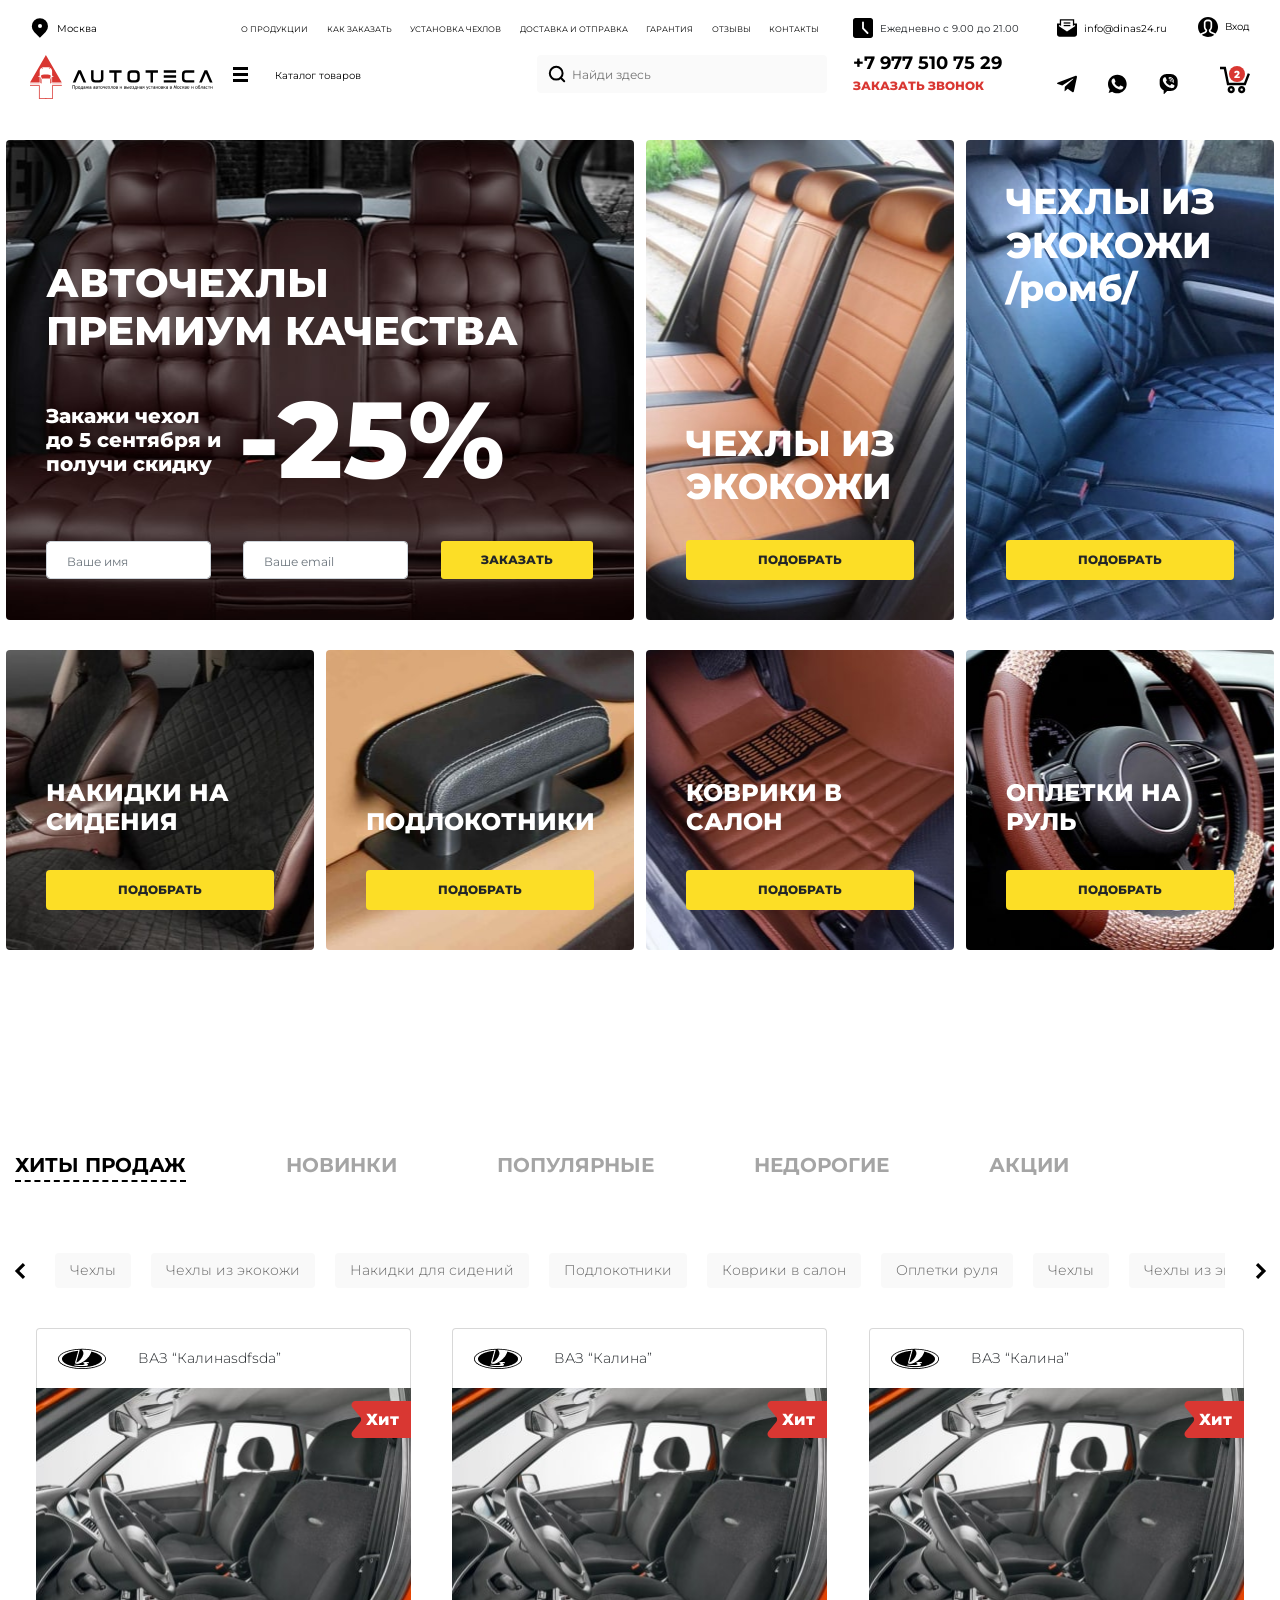
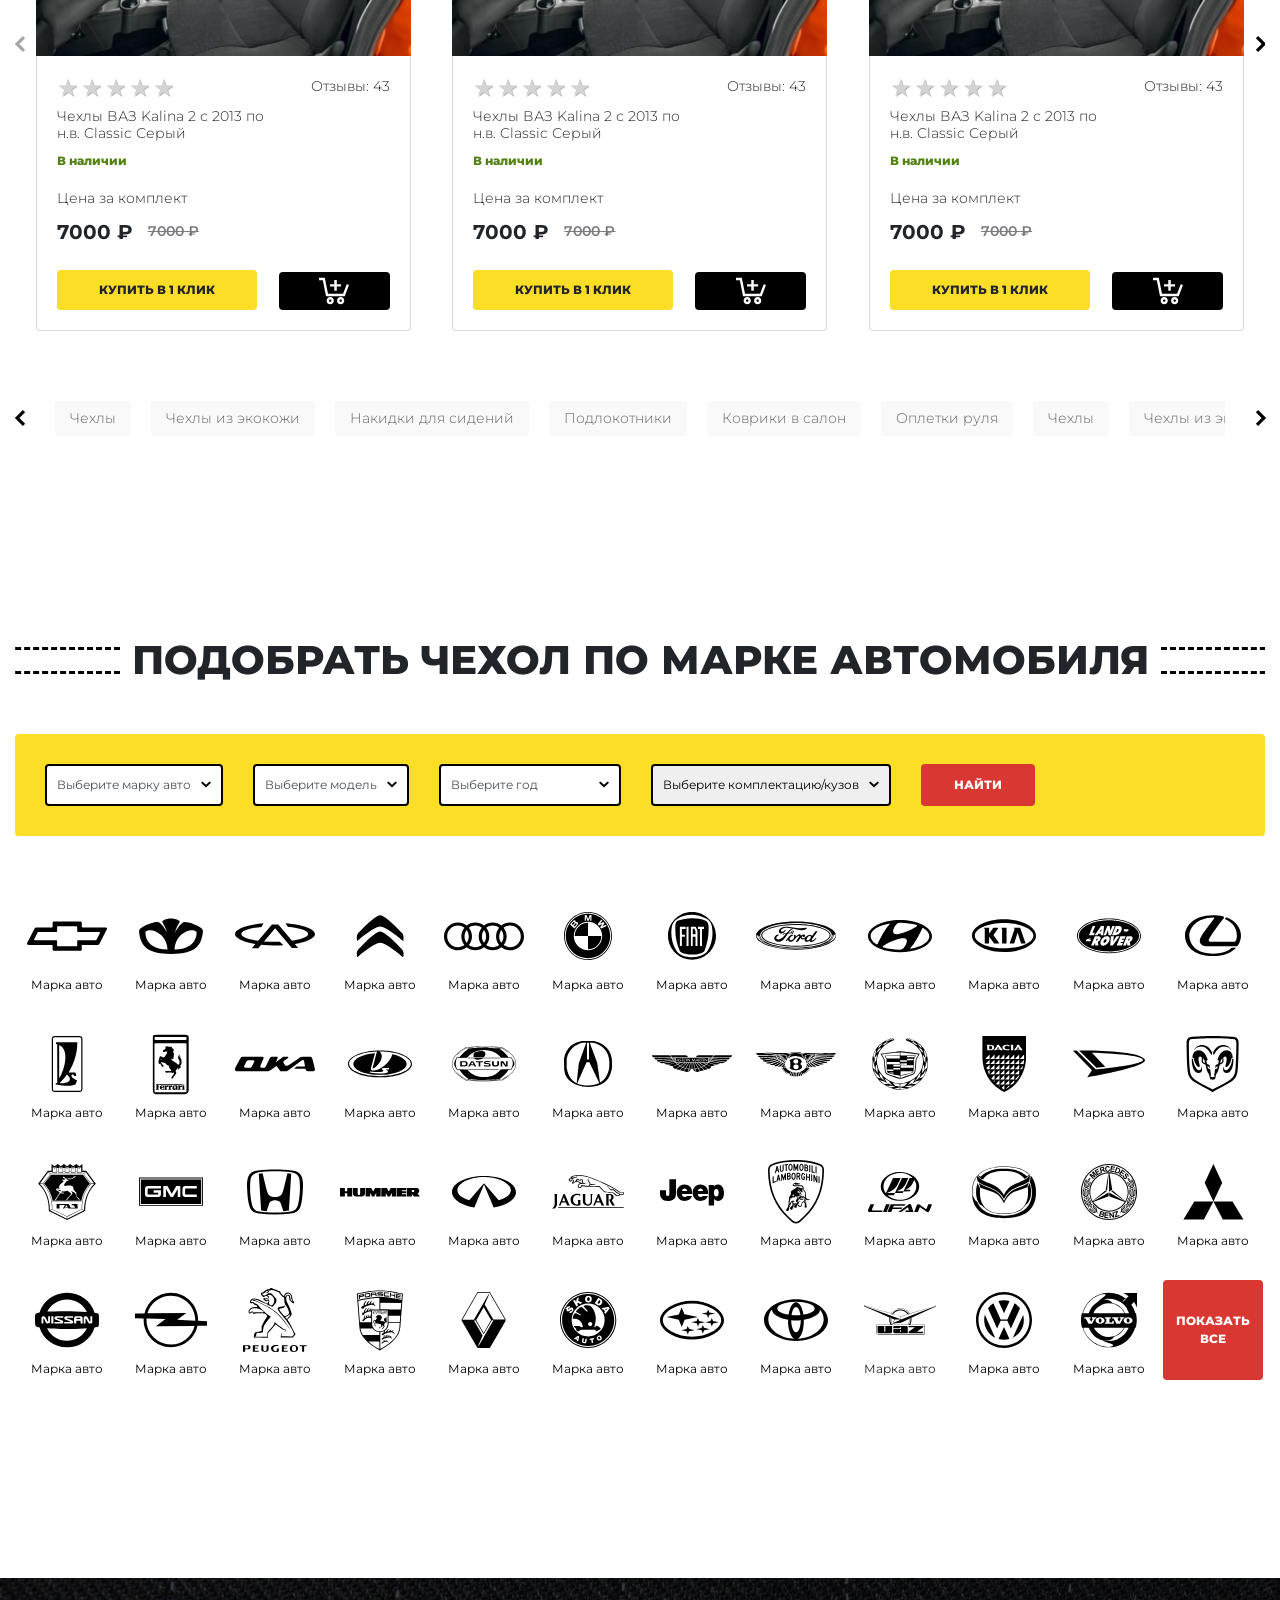
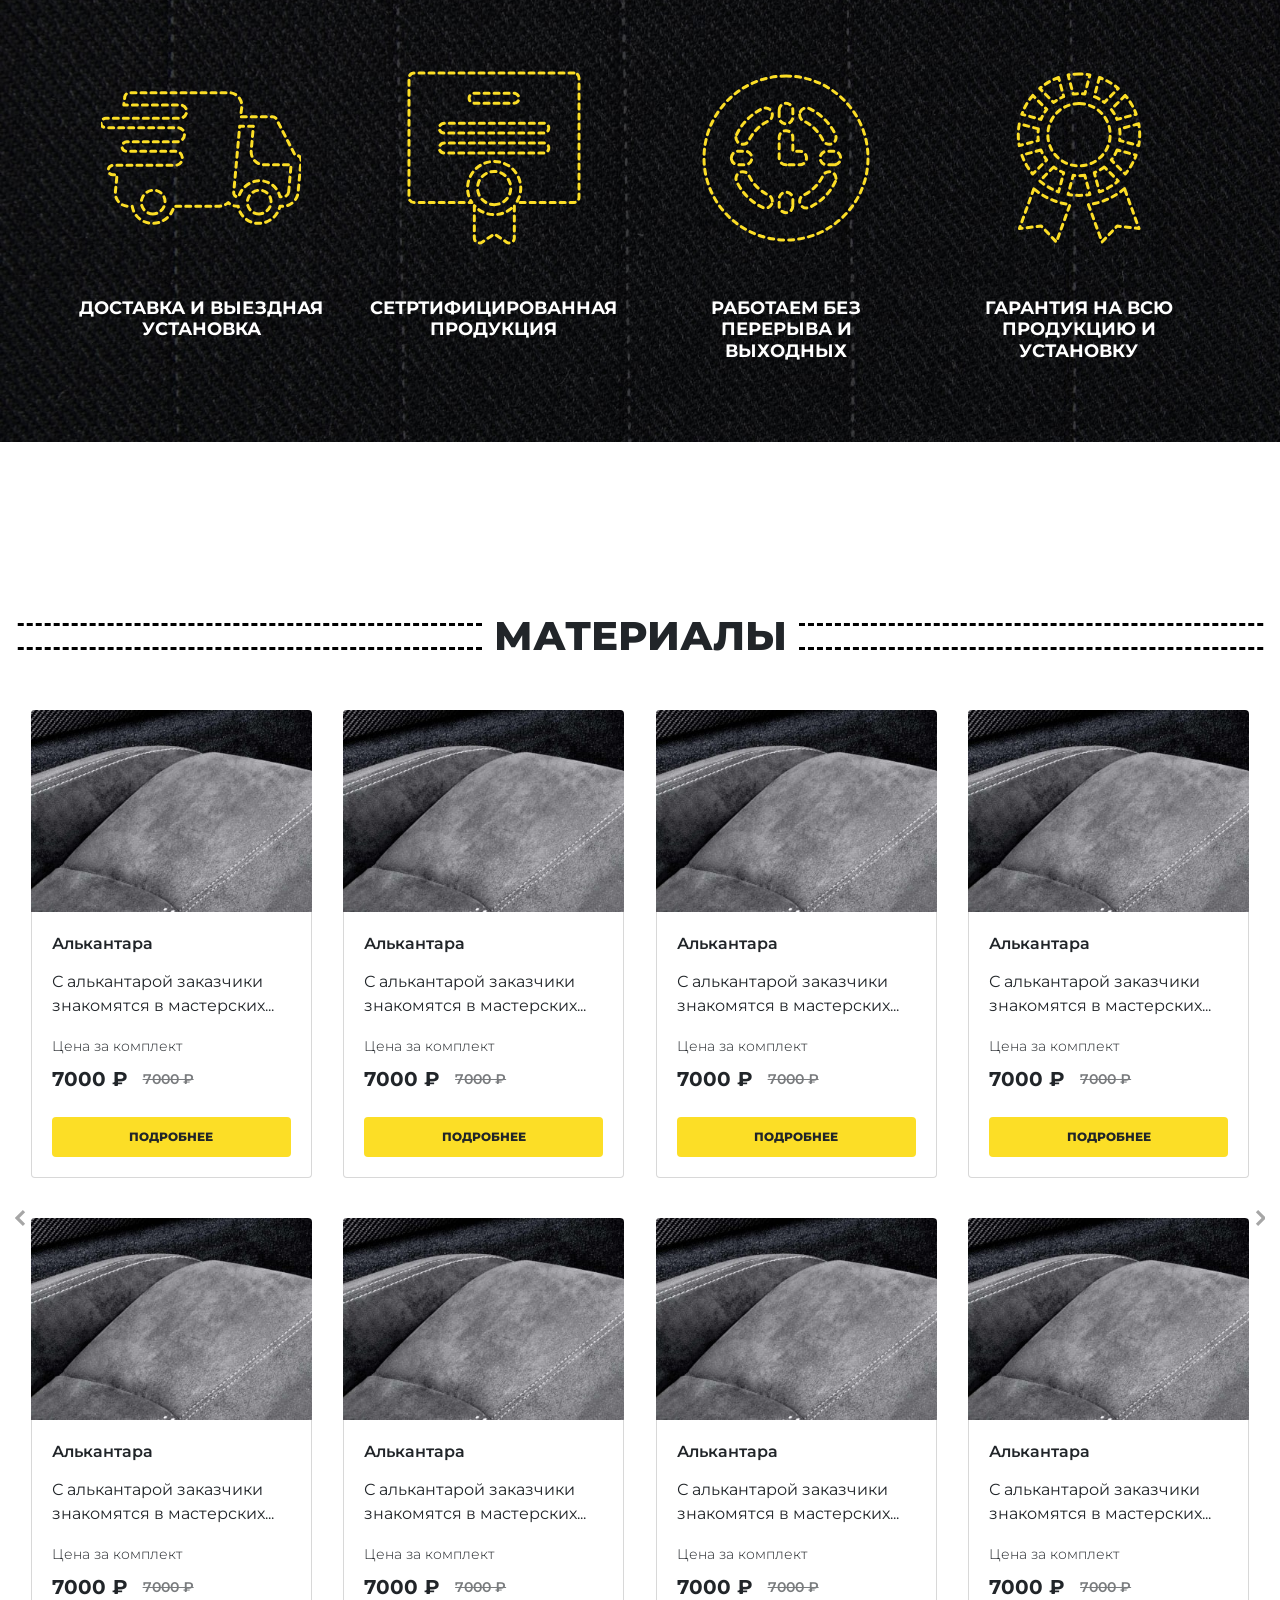
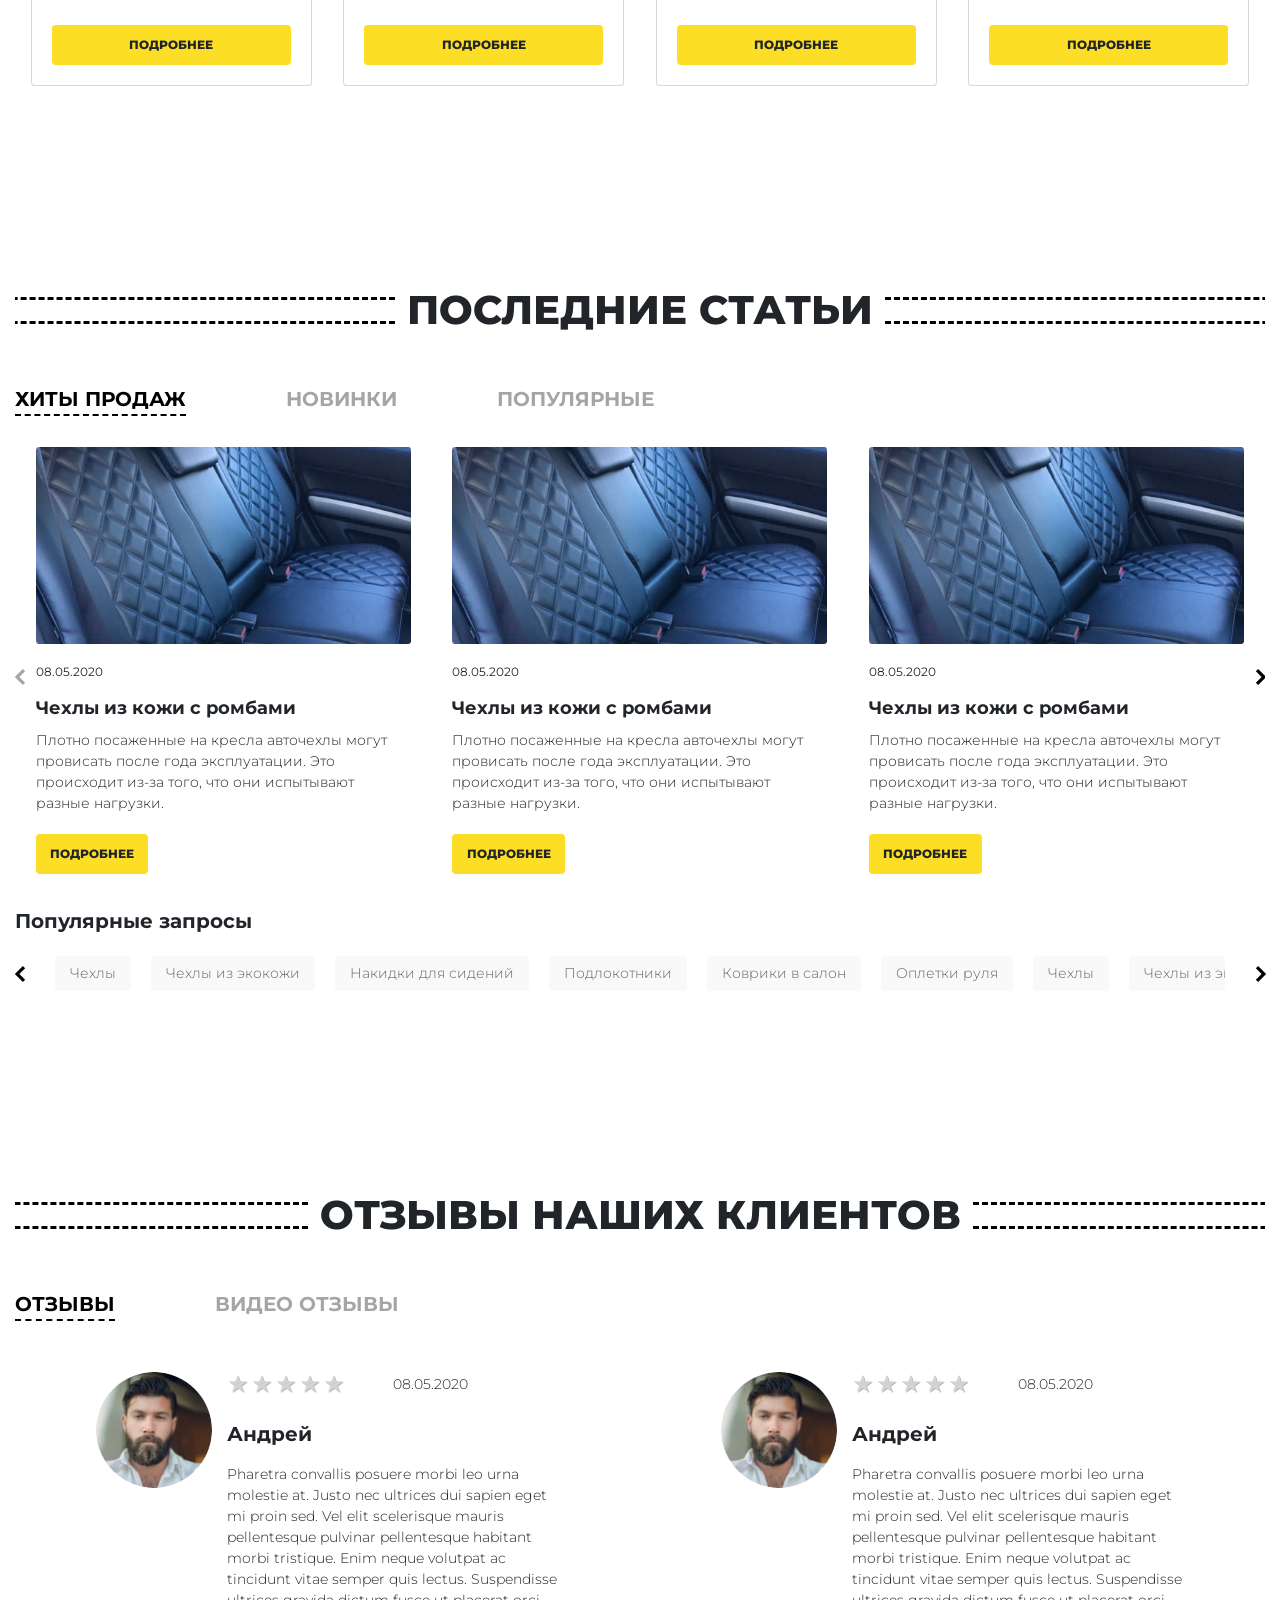
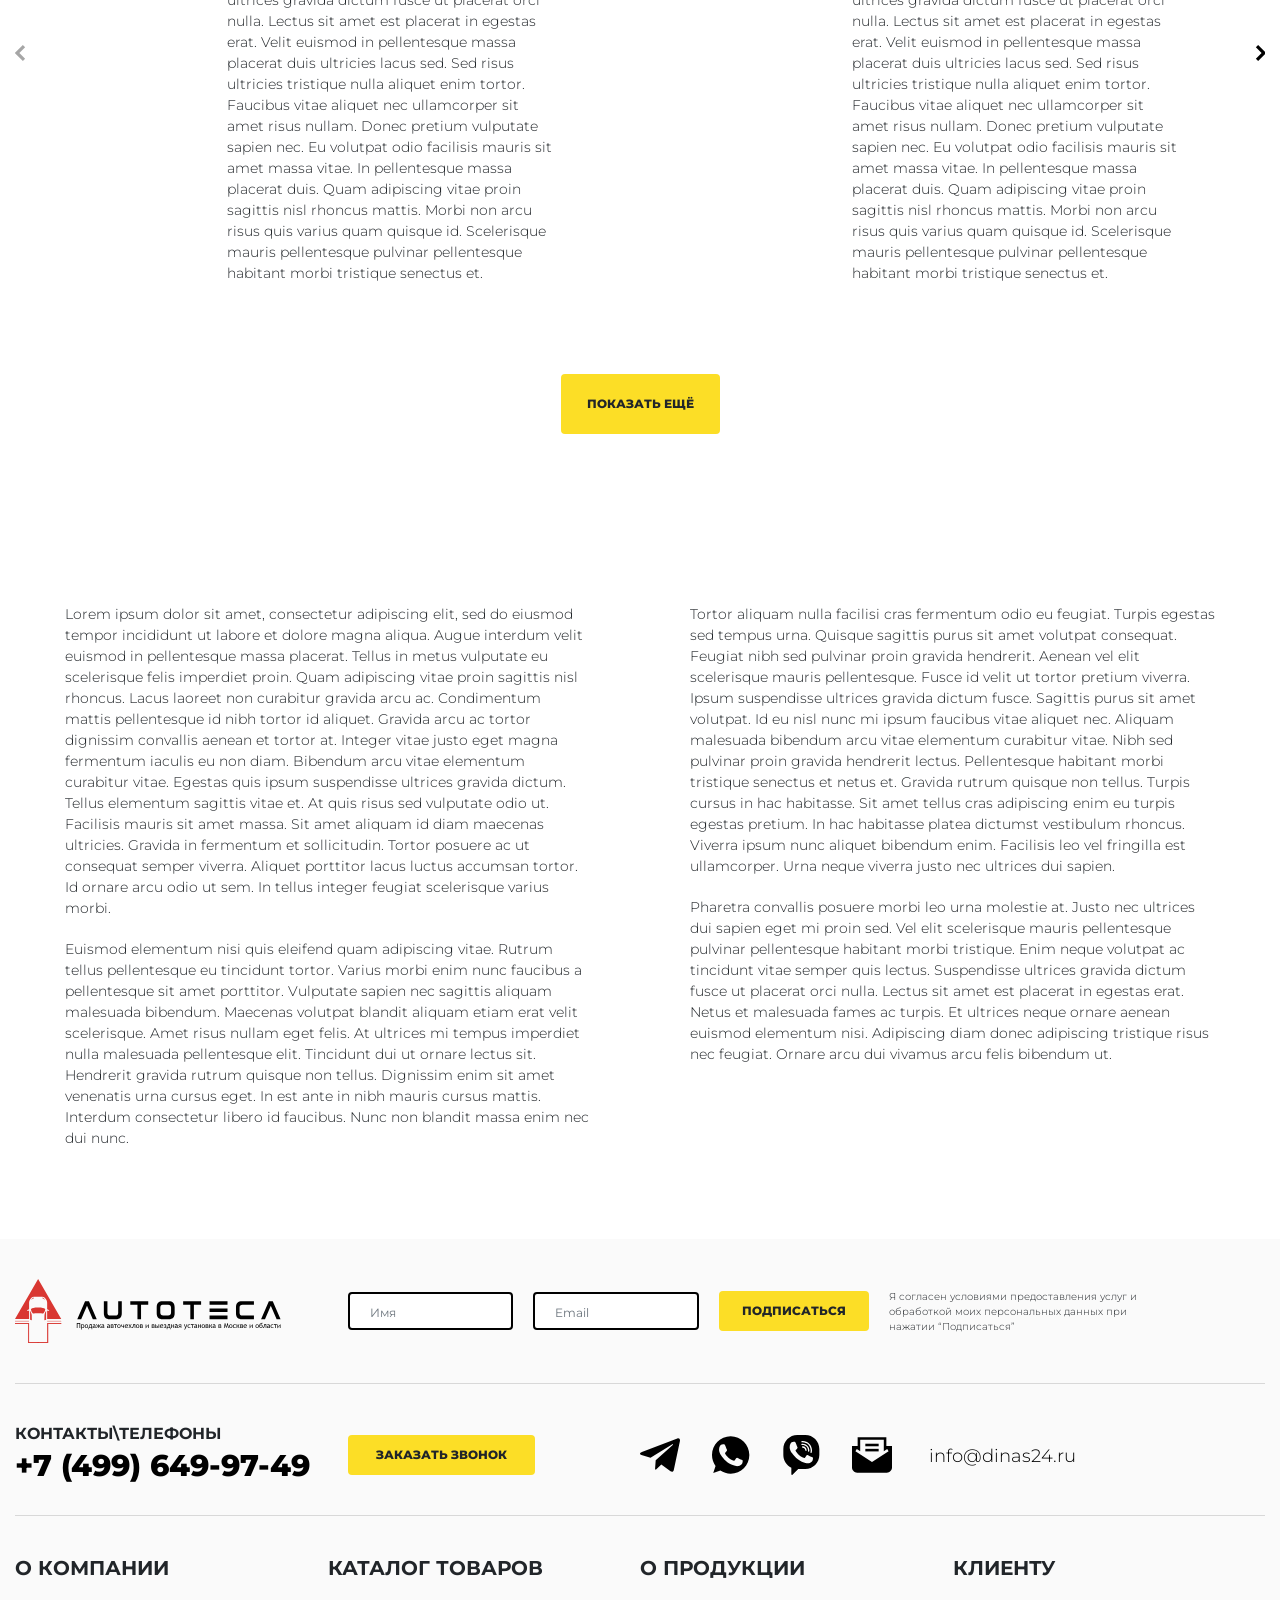
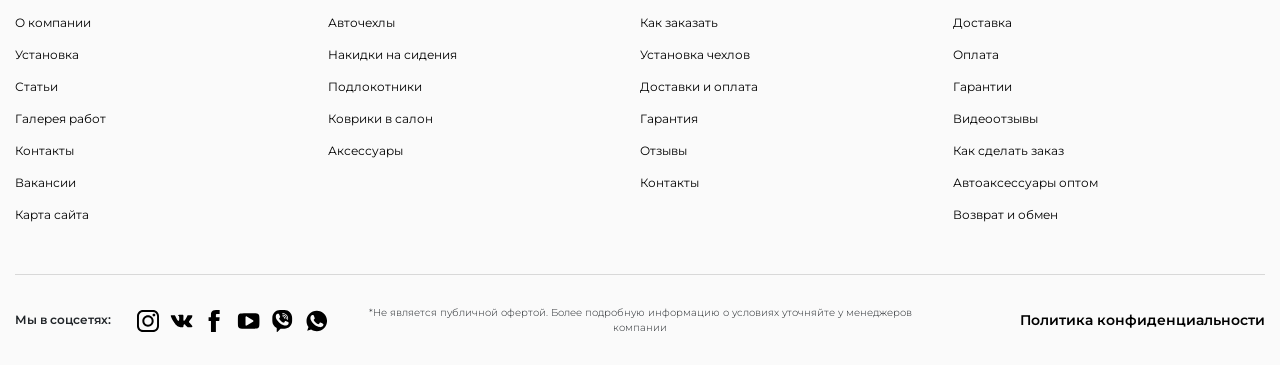
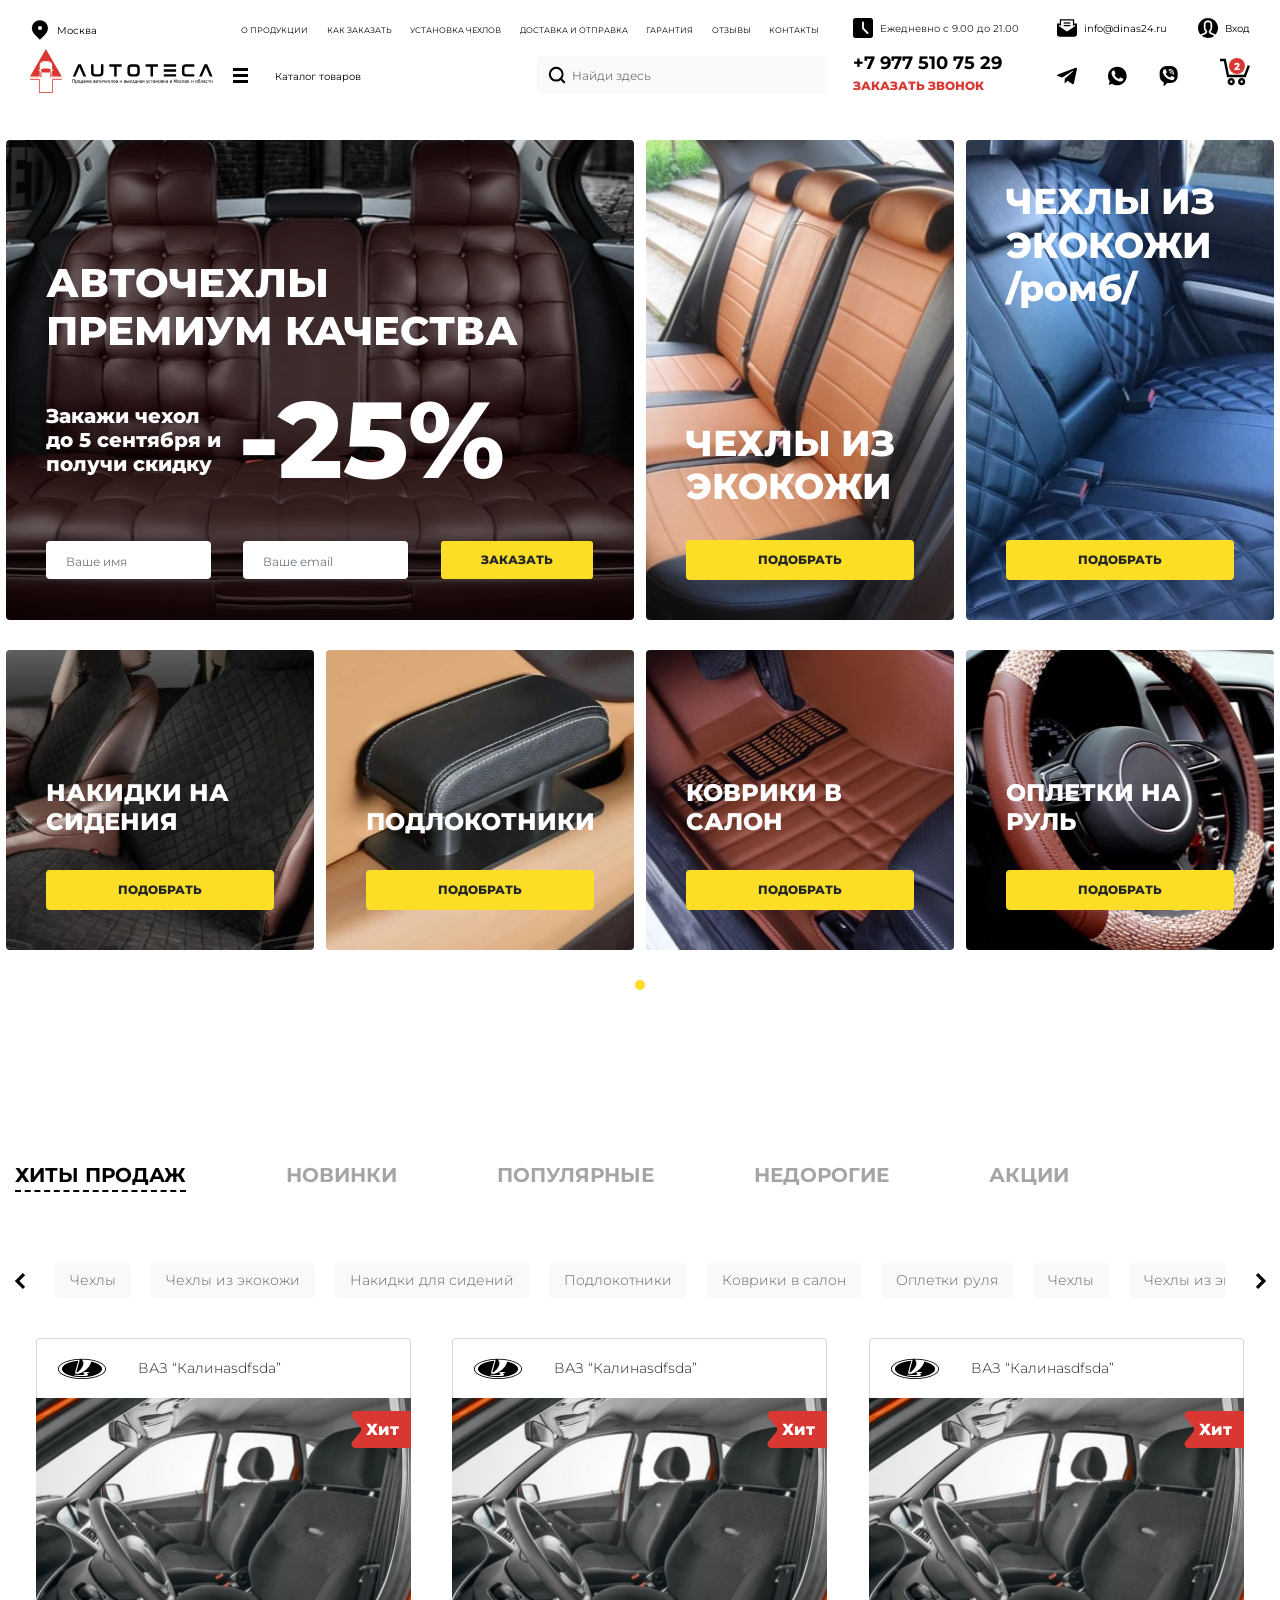
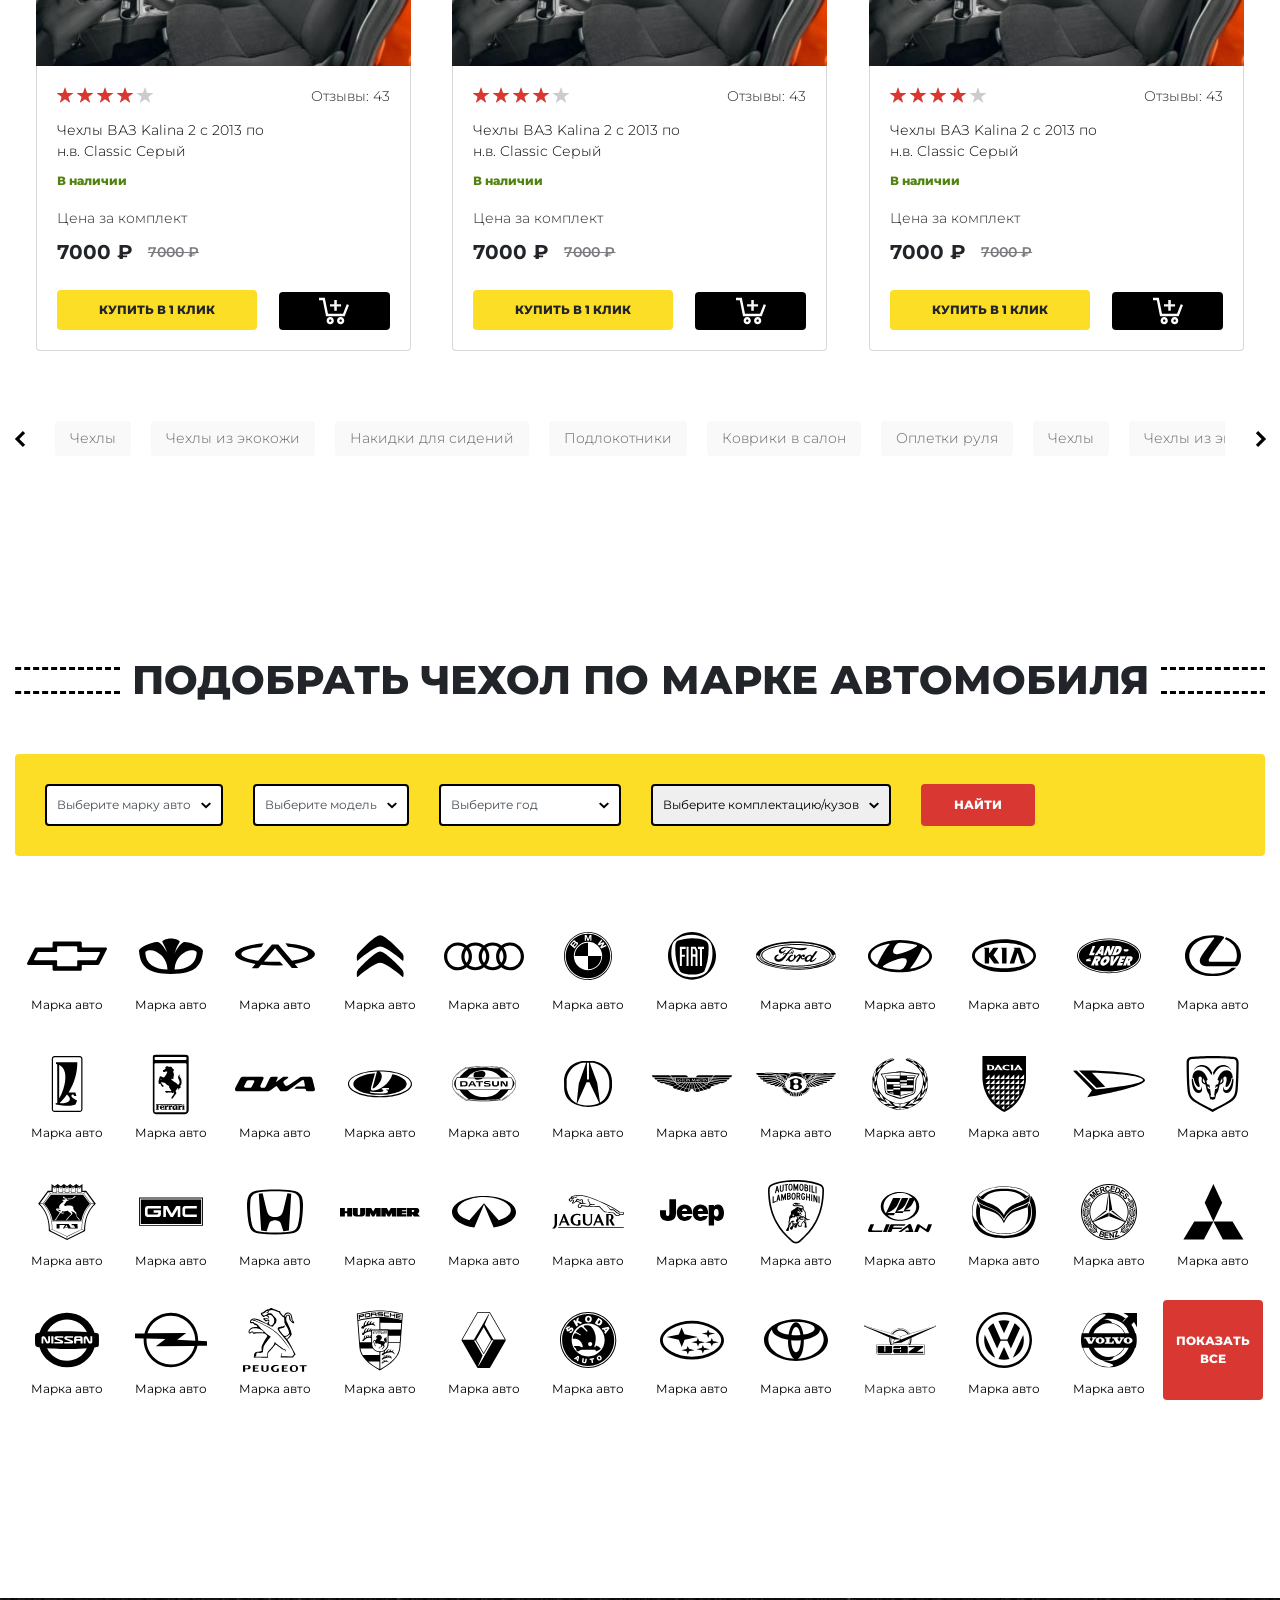
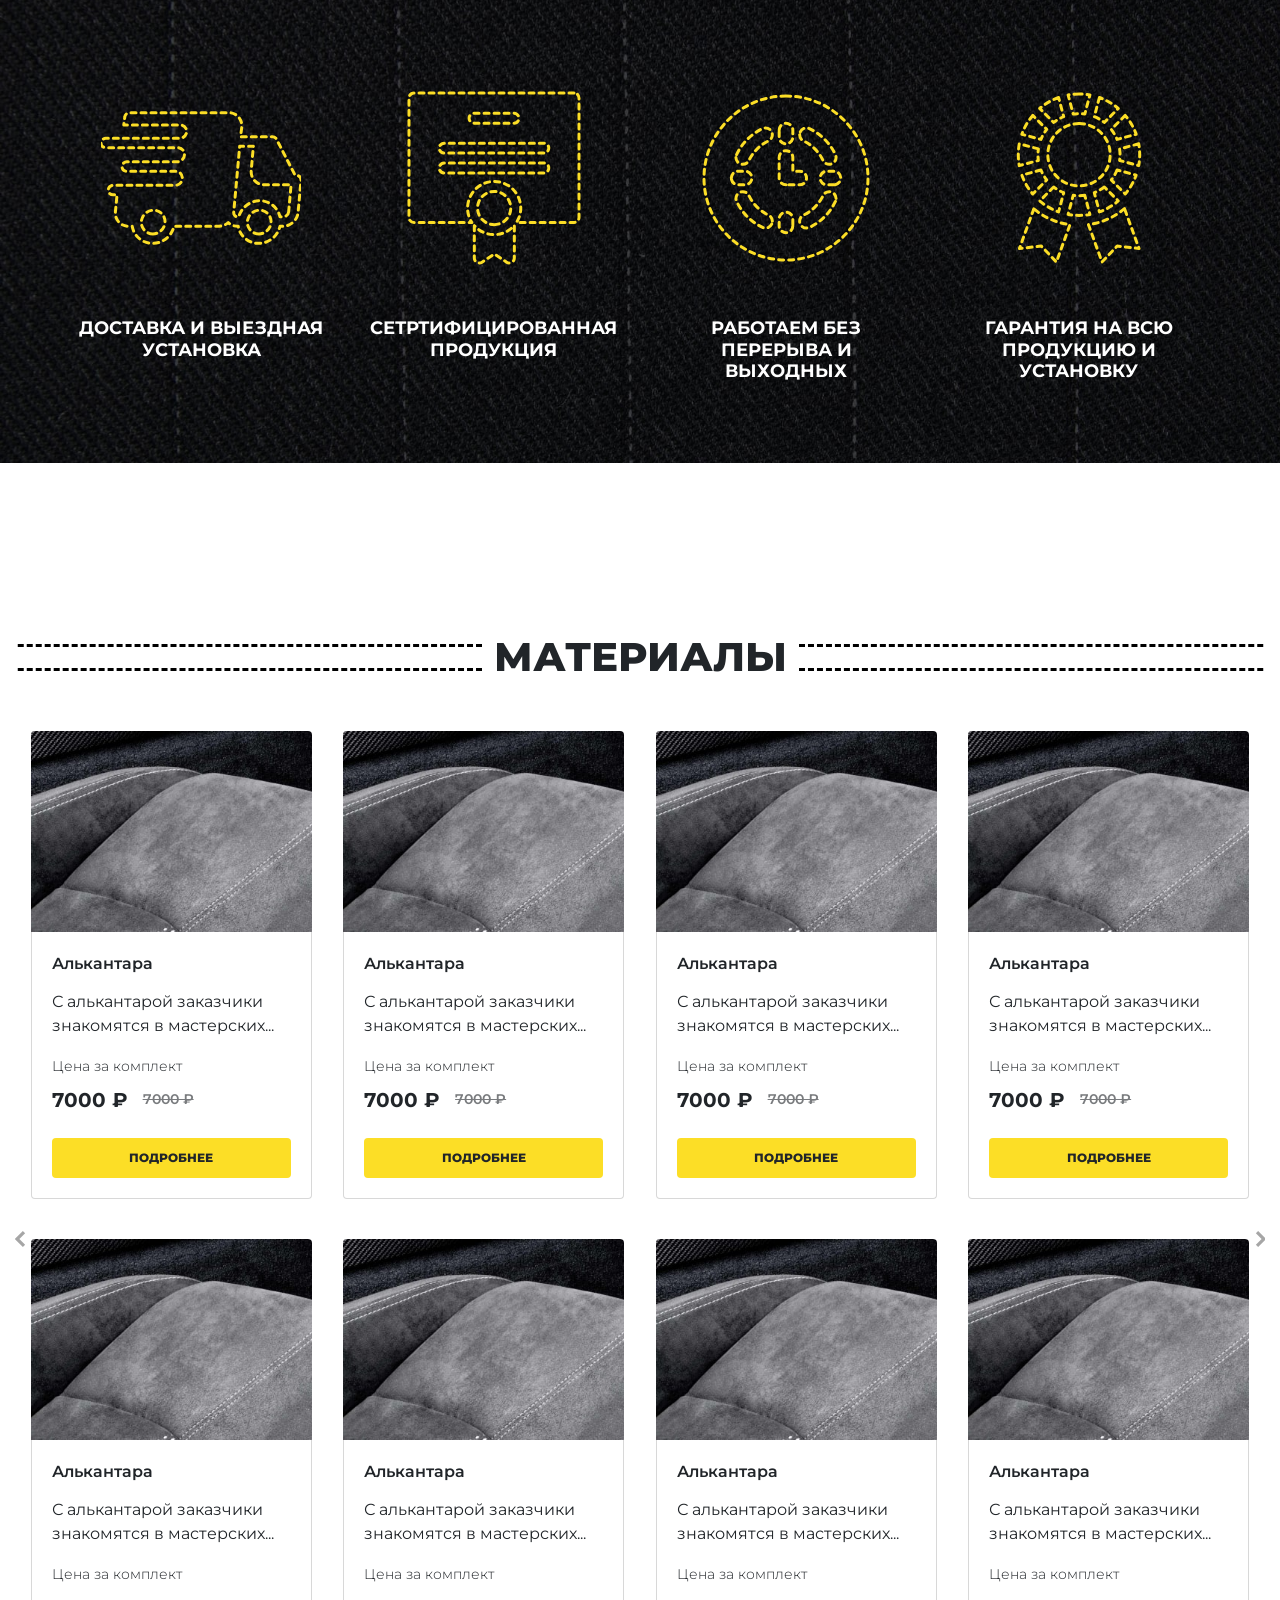
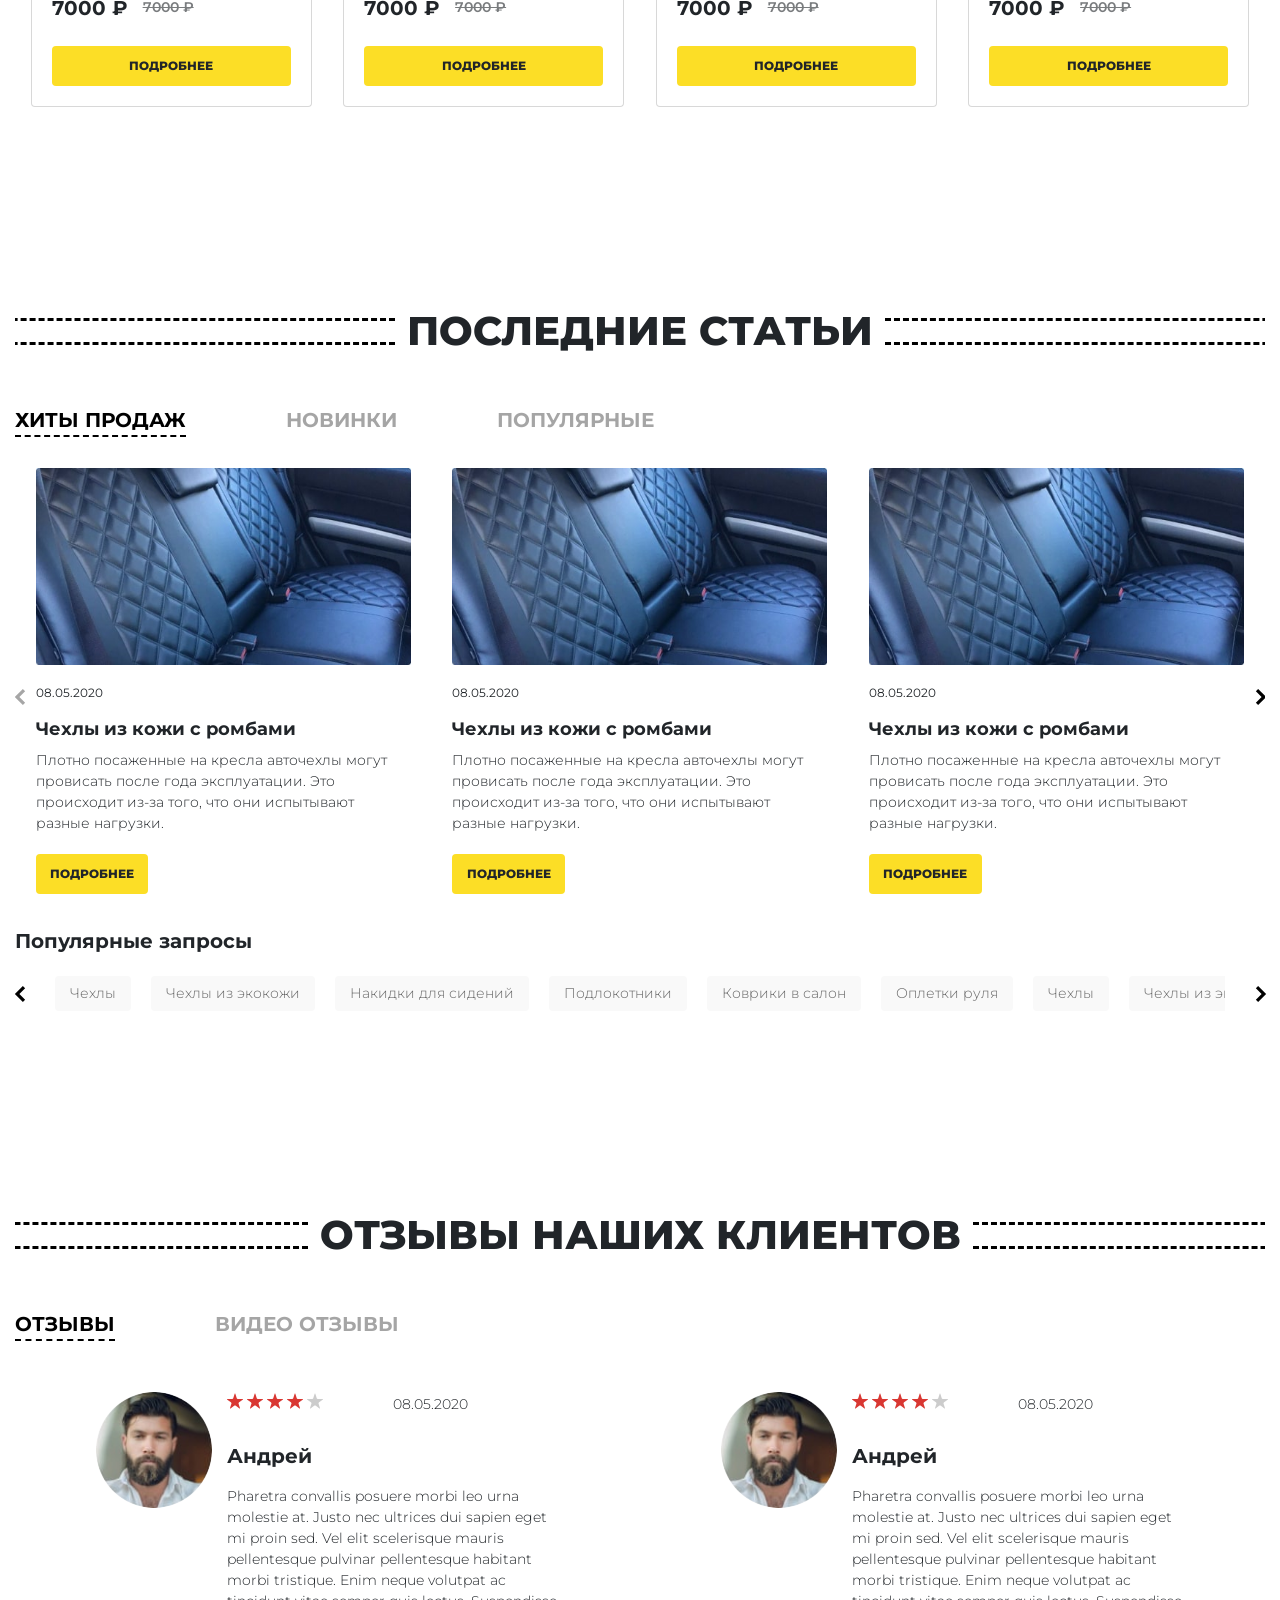
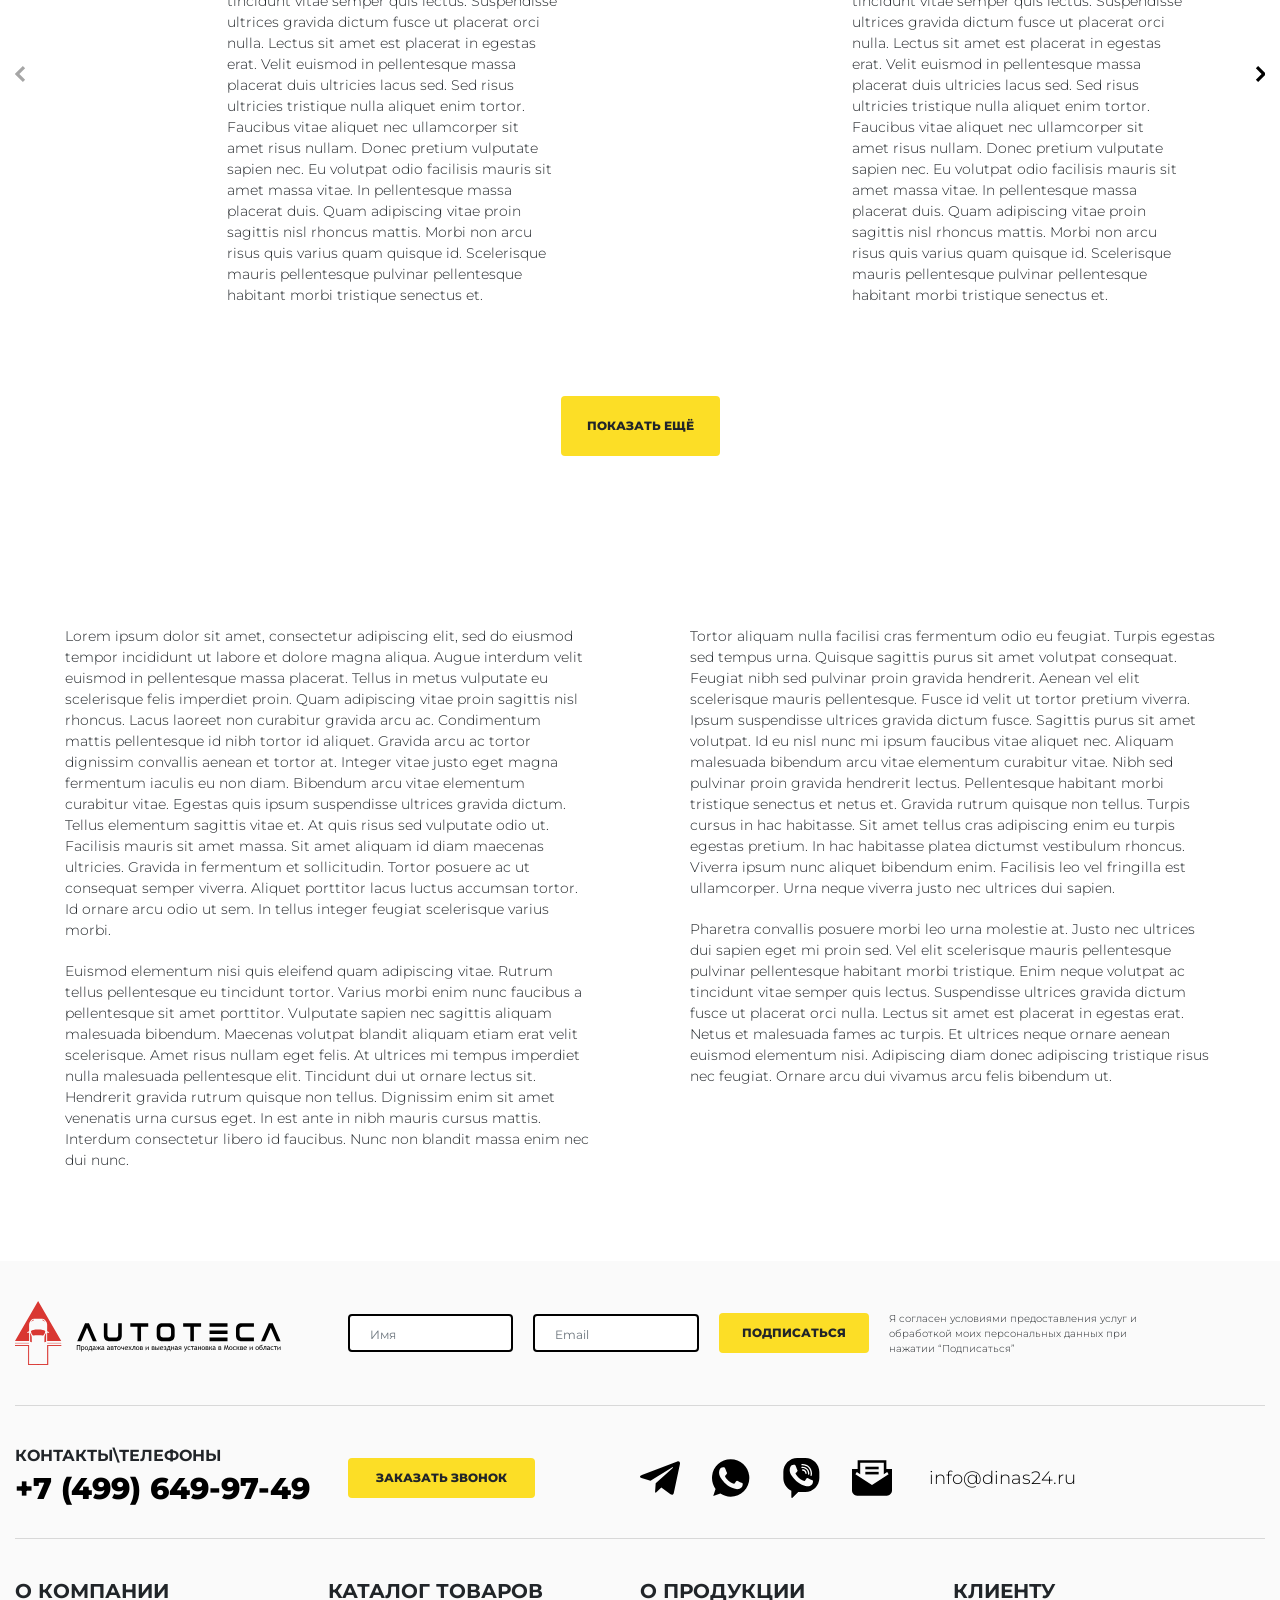
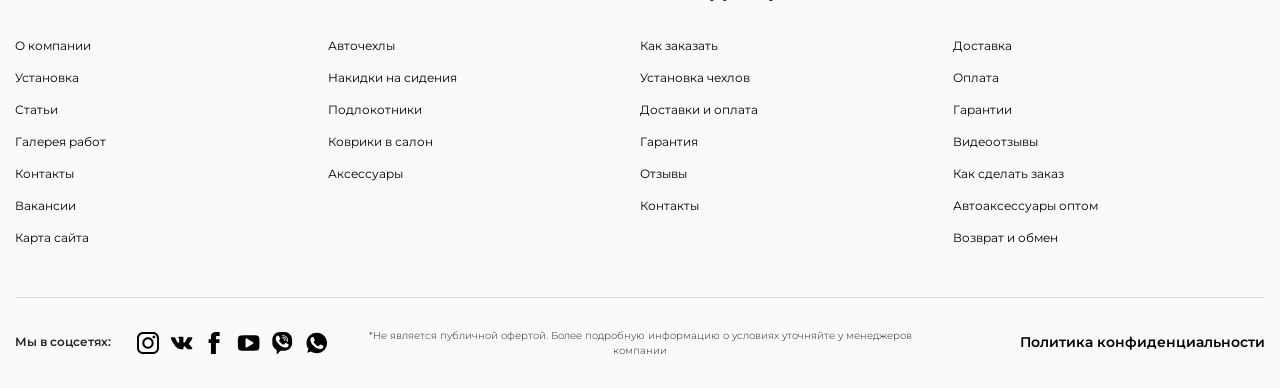
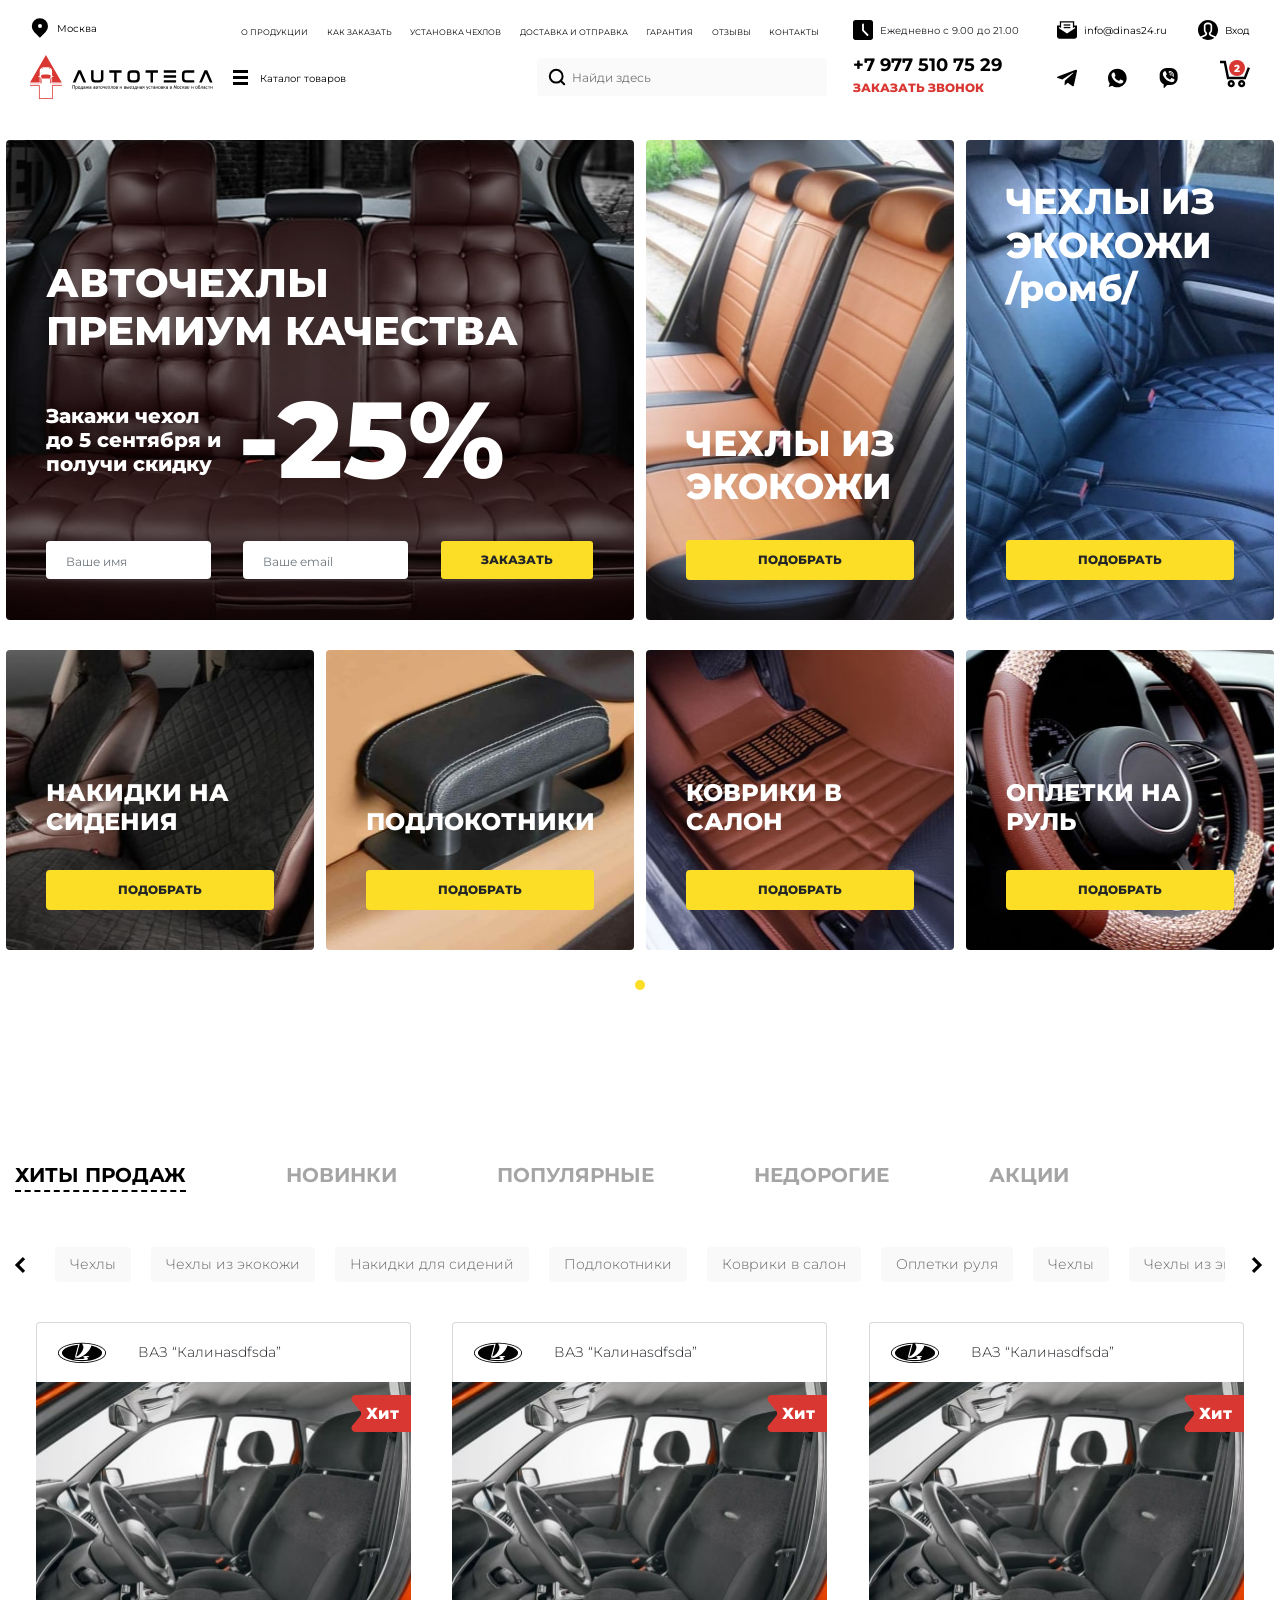
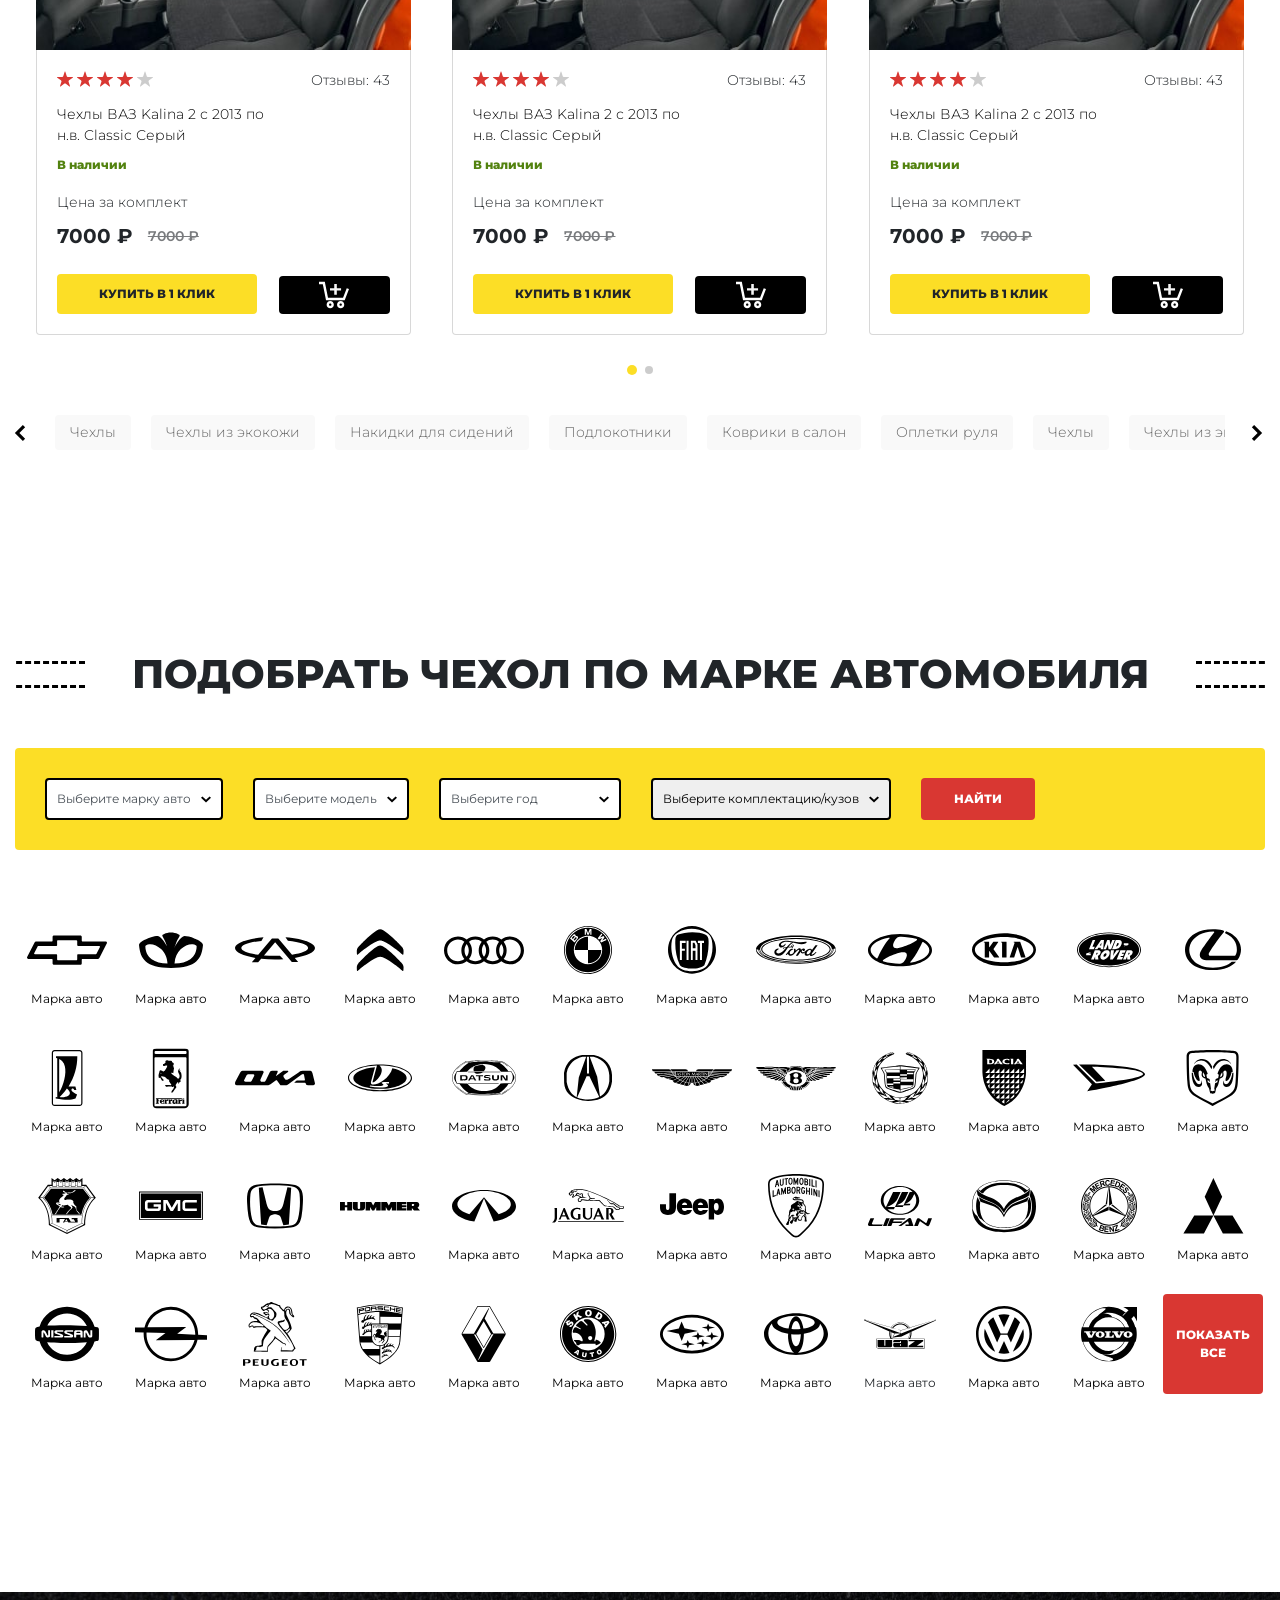
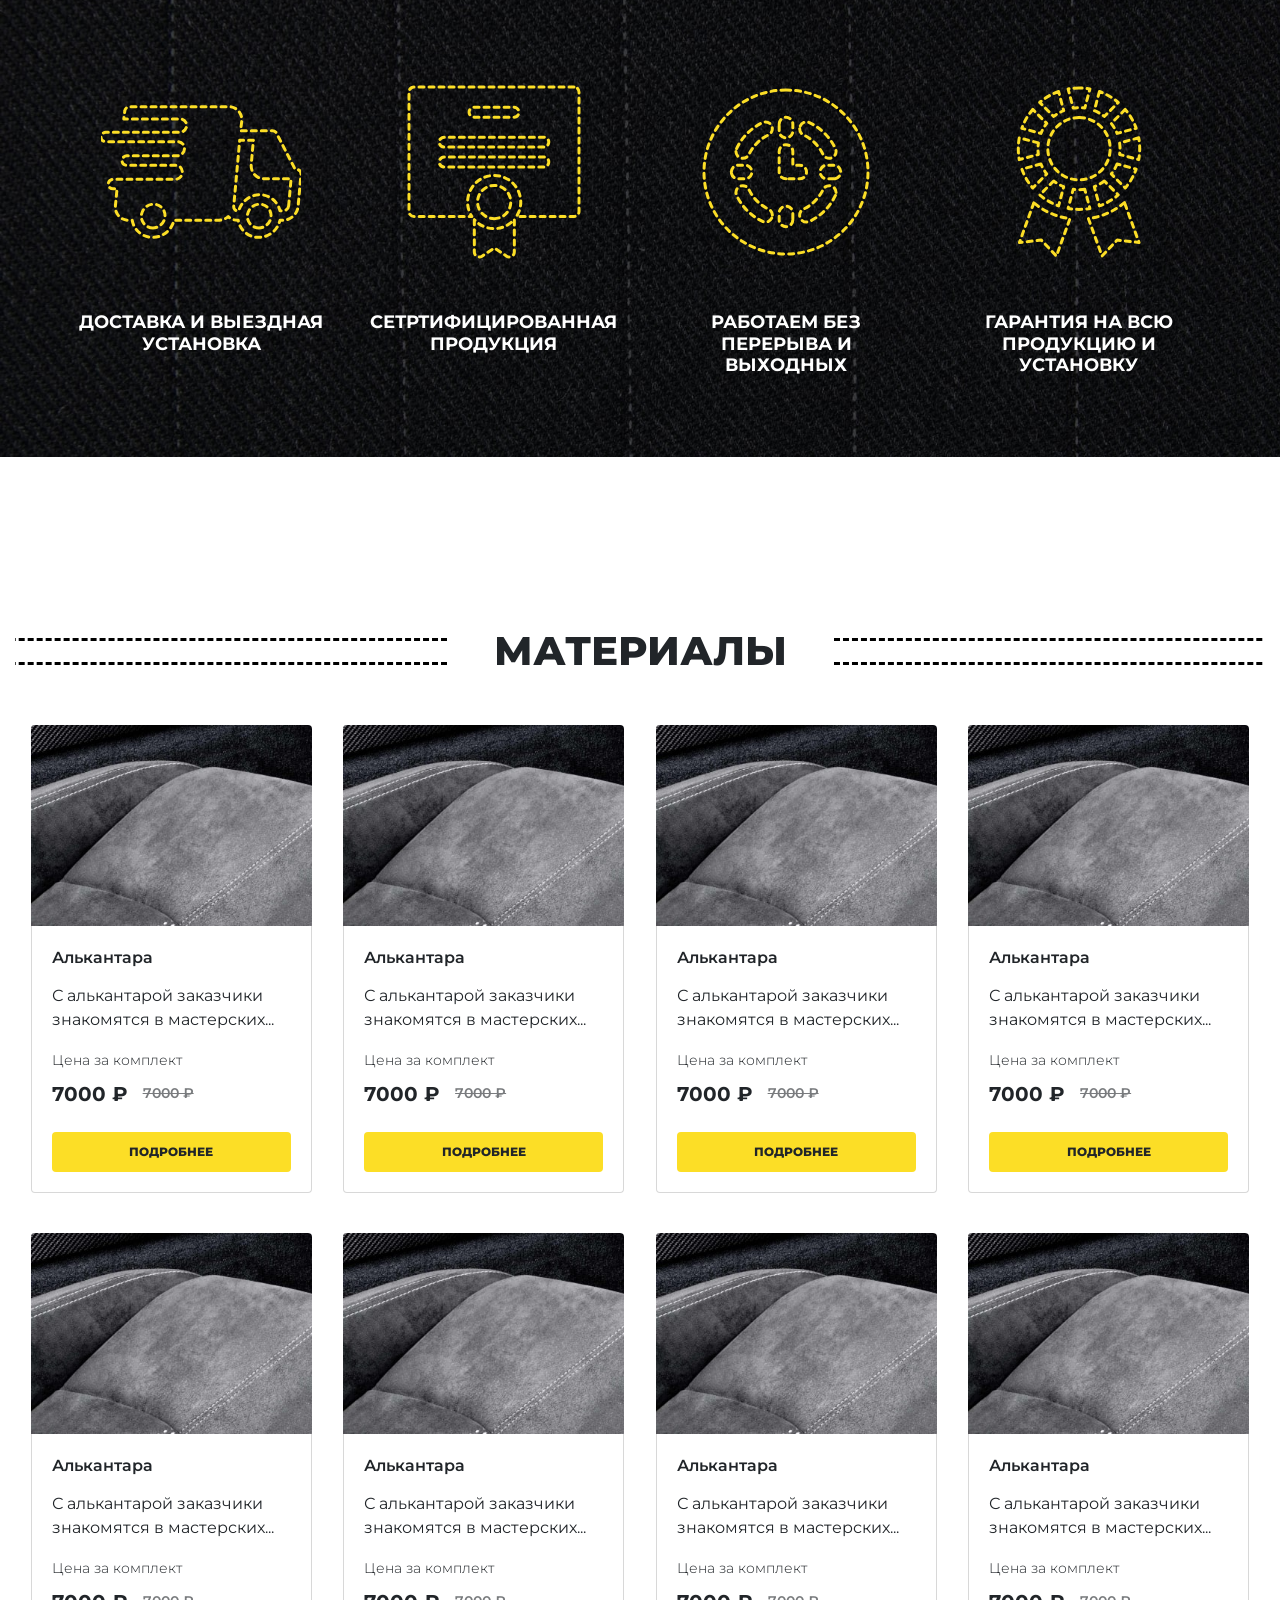
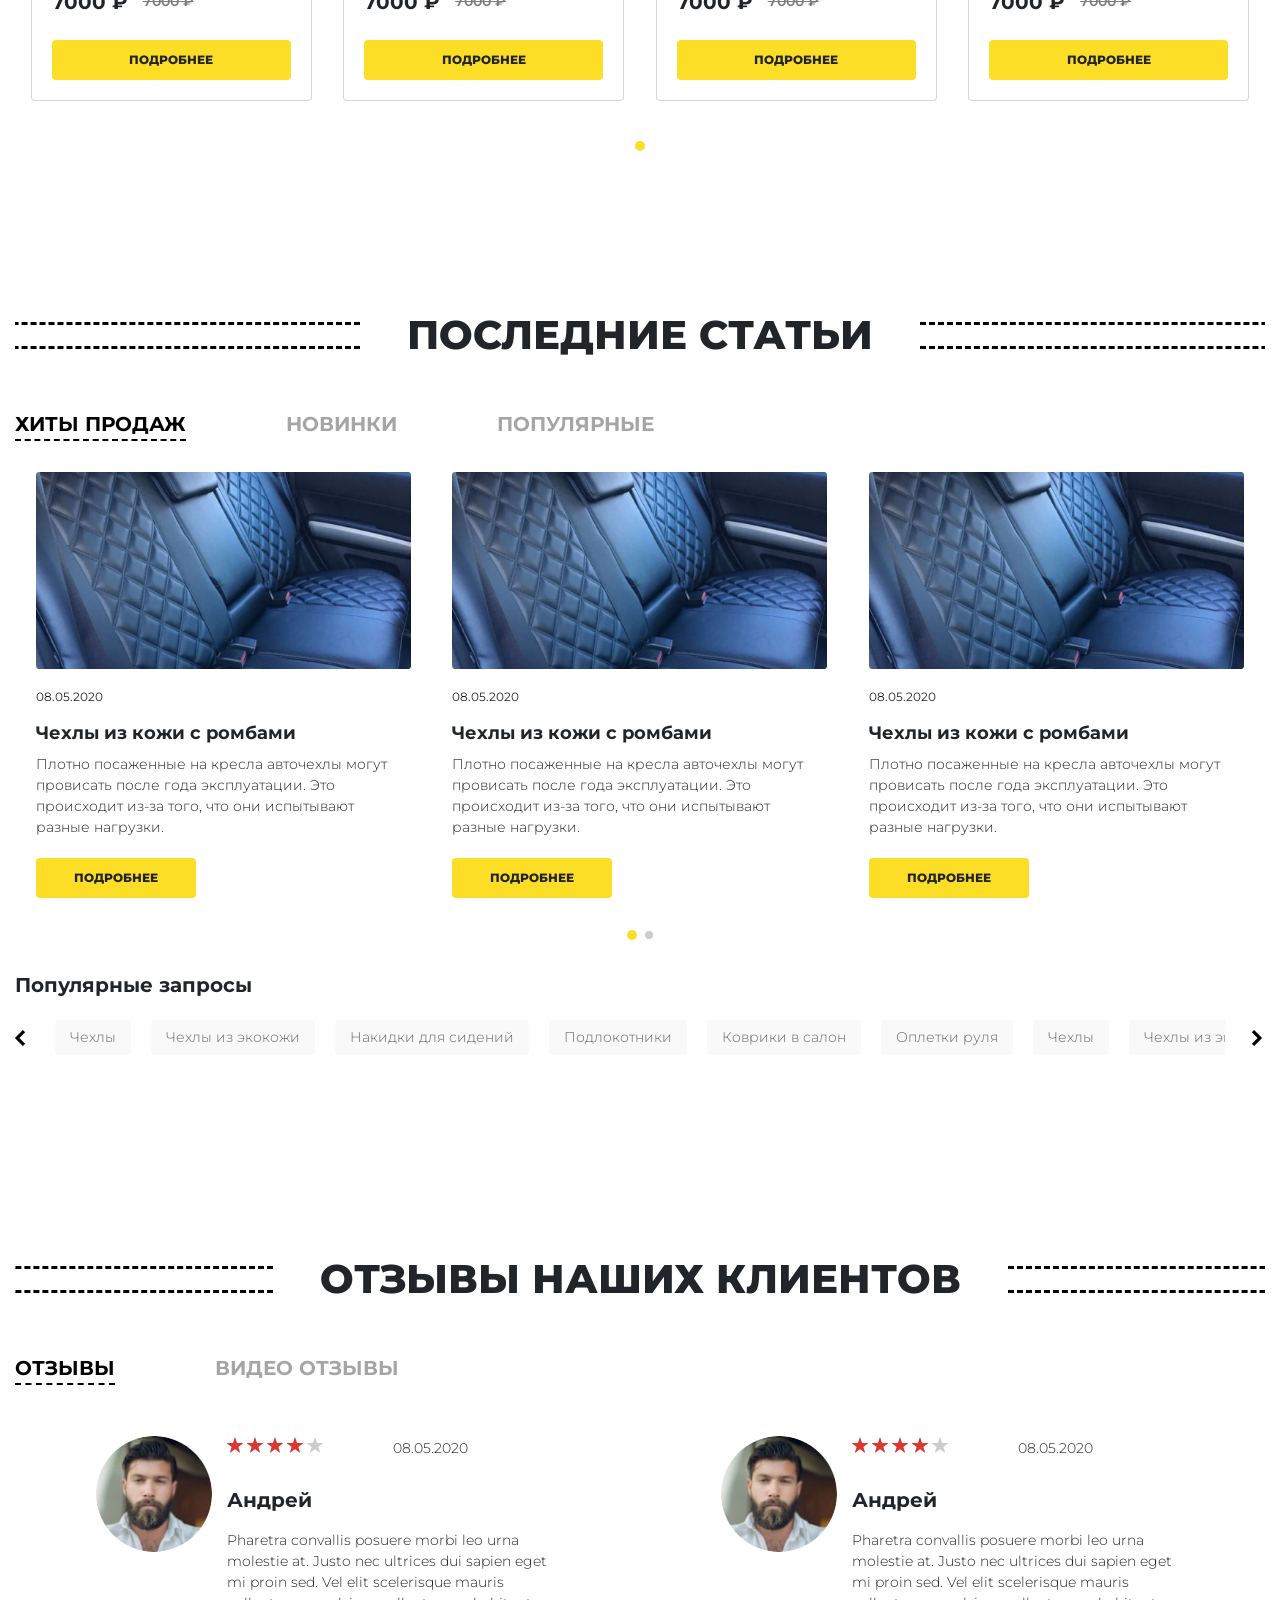
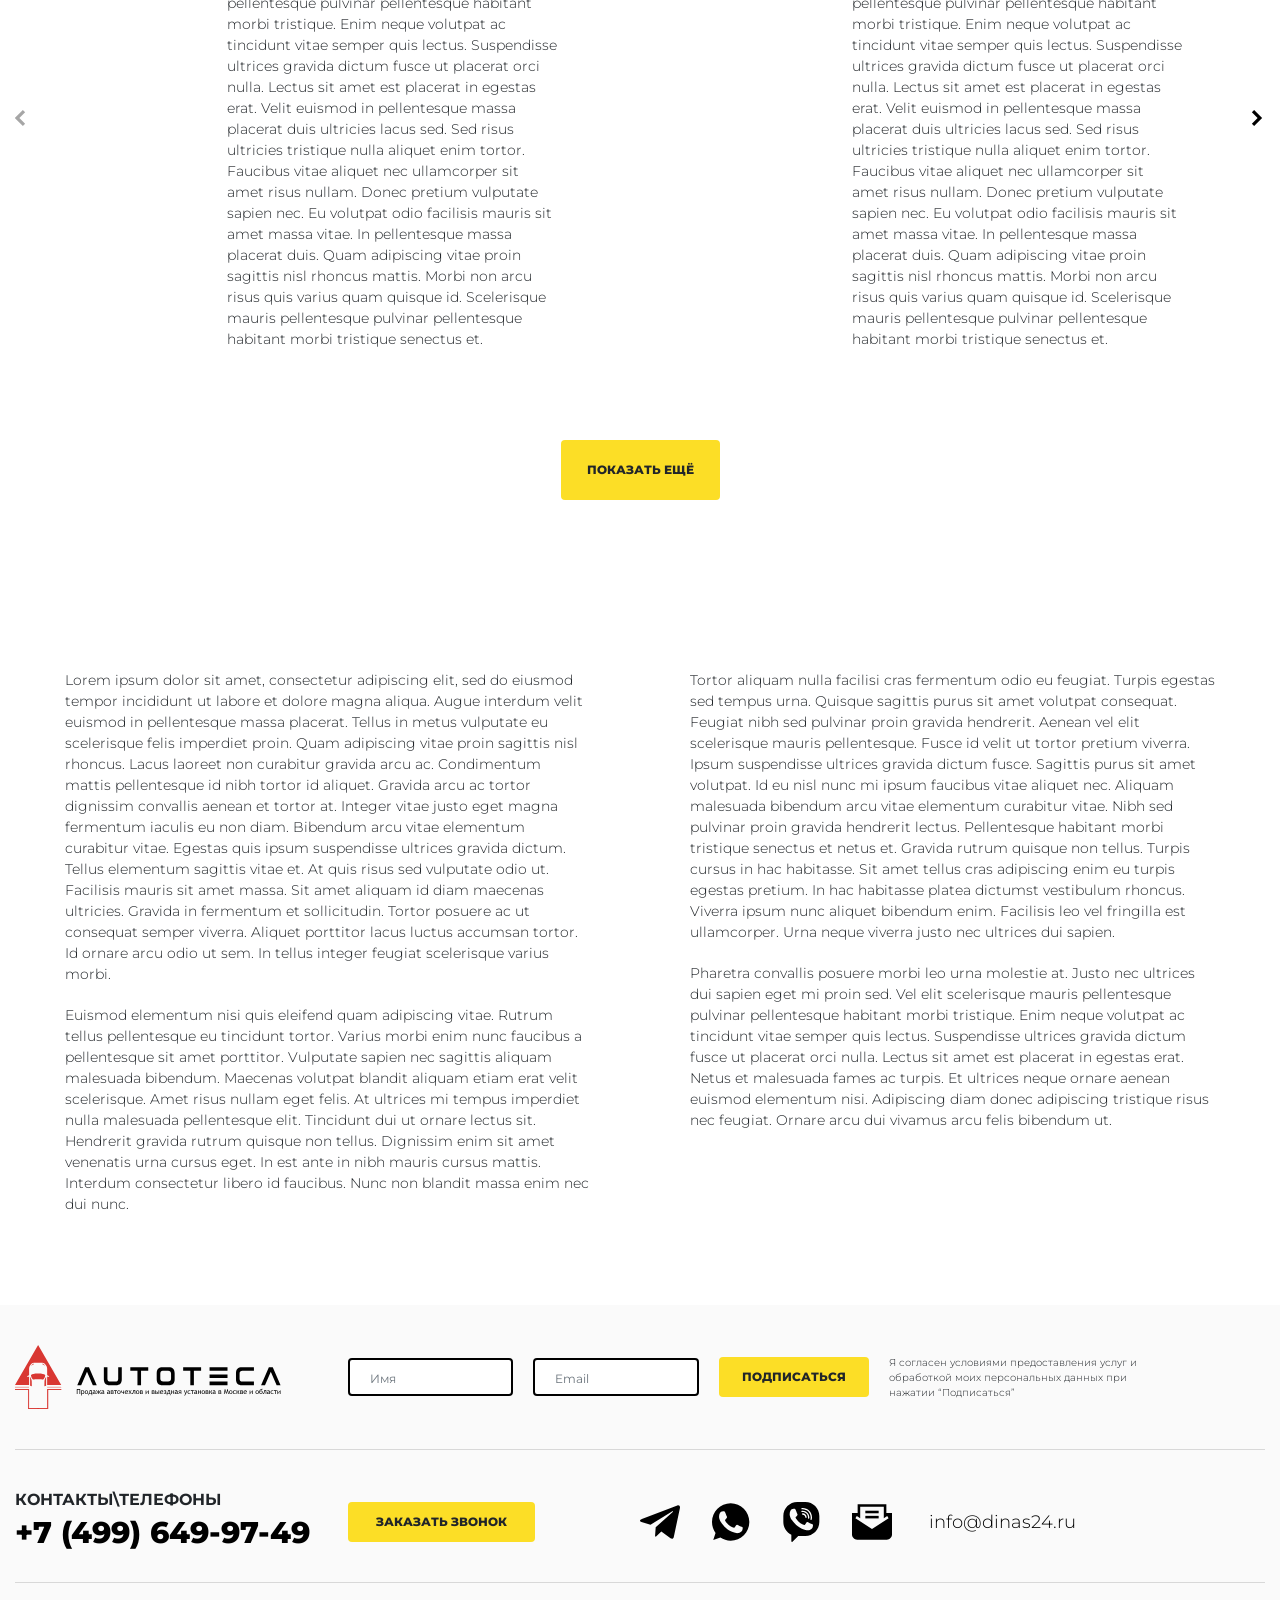
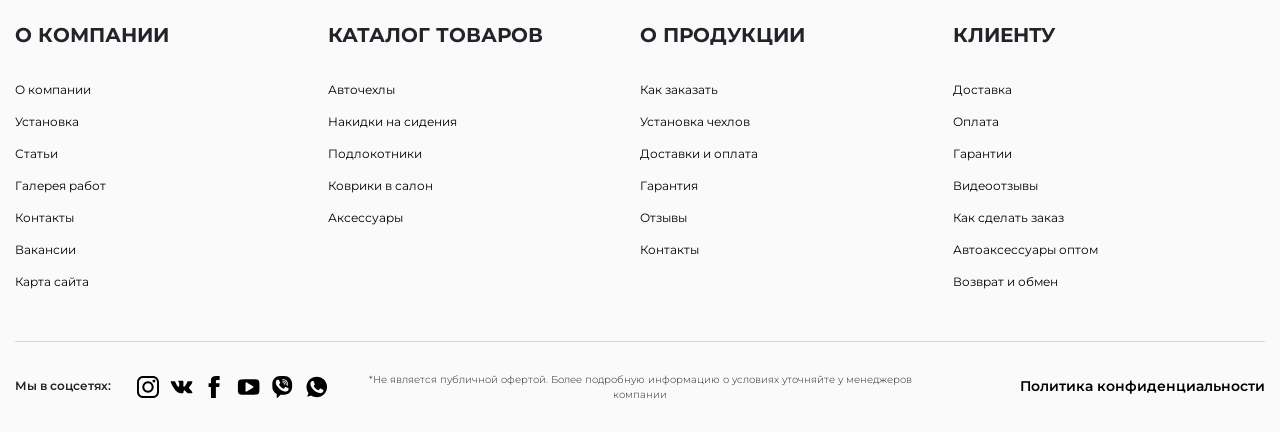
